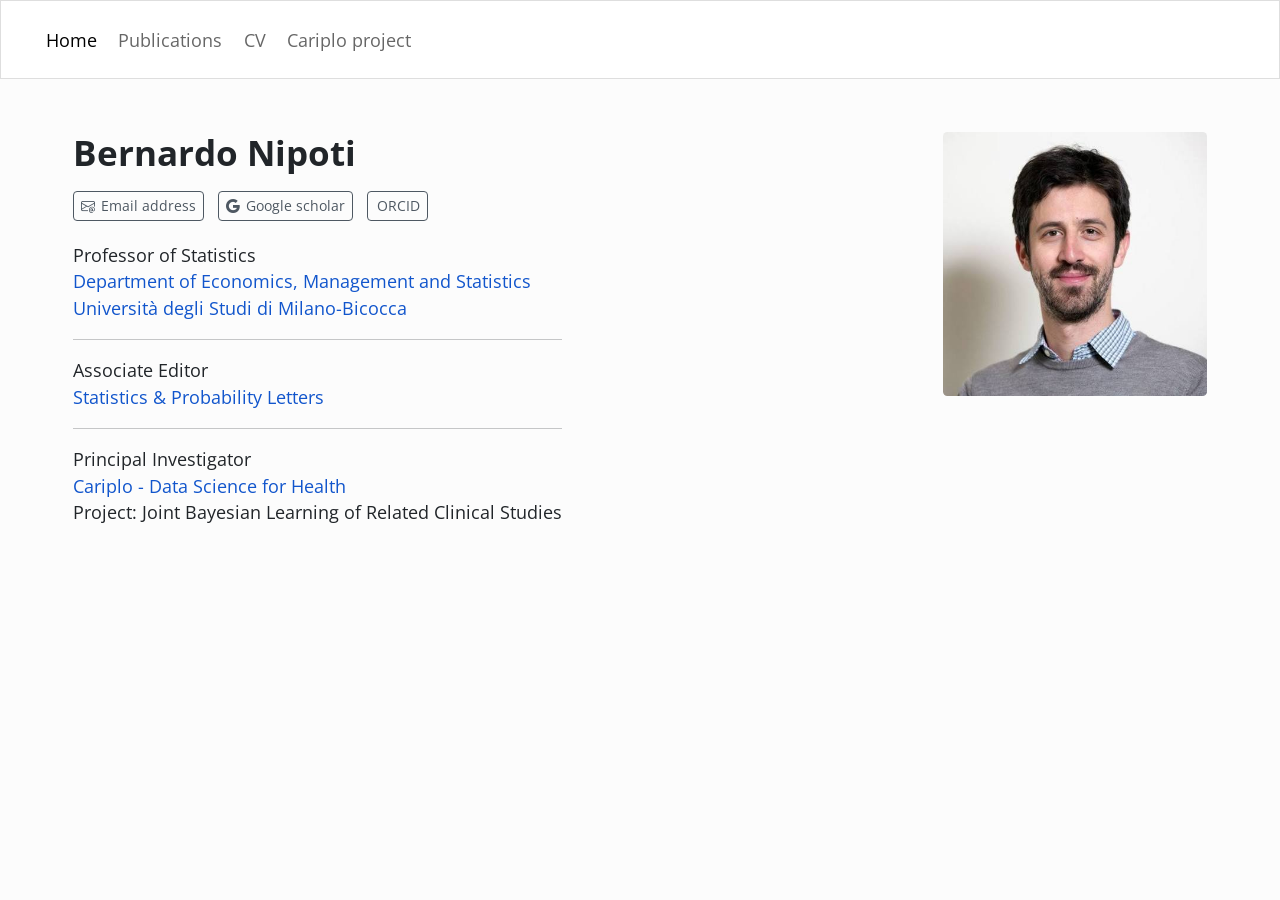
==== docs/index.html @ f955801d "Update website" ====
<!DOCTYPE html>
<html xmlns="http://www.w3.org/1999/xhtml" lang="en" xml:lang="en"><head>

<meta charset="utf-8">
<meta name="generator" content="quarto-1.8.25">

<meta name="viewport" content="width=device-width, initial-scale=1.0, user-scalable=yes">


<title>Bernardo Nipoti</title>
<style>
code{white-space: pre-wrap;}
span.smallcaps{font-variant: small-caps;}
div.columns{display: flex; gap: min(4vw, 1.5em);}
div.column{flex: auto; overflow-x: auto;}
div.hanging-indent{margin-left: 1.5em; text-indent: -1.5em;}
ul.task-list{list-style: none;}
ul.task-list li input[type="checkbox"] {
width: 0.8em;
margin: 0 0.8em 0.2em -1em;  vertical-align: middle;
}
</style>


<script>const headroomChanged = new CustomEvent("quarto-hrChanged", {
  detail: {},
  bubbles: true,
  cancelable: false,
  composed: false,
});

const announceDismiss = () => {
  const annEl = window.document.getElementById("quarto-announcement");
  if (annEl) {
    annEl.remove();

    const annId = annEl.getAttribute("data-announcement-id");
    window.localStorage.setItem(`quarto-announce-${annId}`, "true");
  }
};

const announceRegister = () => {
  const annEl = window.document.getElementById("quarto-announcement");
  if (annEl) {
    const annId = annEl.getAttribute("data-announcement-id");
    const isDismissed =
      window.localStorage.getItem(`quarto-announce-${annId}`) || false;
    if (isDismissed) {
      announceDismiss();
      return;
    } else {
      annEl.classList.remove("hidden");
    }

    const actionEl = annEl.querySelector(".quarto-announcement-action");
    if (actionEl) {
      actionEl.addEventListener("click", function (e) {
        e.preventDefault();
        // Hide the bar immediately
        announceDismiss();
      });
    }
  }
};

window.document.addEventListener("DOMContentLoaded", function () {
  let init = false;

  announceRegister();

  // Manage the back to top button, if one is present.
  let lastScrollTop = window.pageYOffset || document.documentElement.scrollTop;
  const scrollDownBuffer = 5;
  const scrollUpBuffer = 35;
  const btn = document.getElementById("quarto-back-to-top");
  const hideBackToTop = () => {
    btn.style.display = "none";
  };
  const showBackToTop = () => {
    btn.style.display = "inline-block";
  };
  if (btn) {
    window.document.addEventListener(
      "scroll",
      function () {
        const currentScrollTop =
          window.pageYOffset || document.documentElement.scrollTop;

        // Shows and hides the button 'intelligently' as the user scrolls
        if (currentScrollTop - scrollDownBuffer > lastScrollTop) {
          hideBackToTop();
          lastScrollTop = currentScrollTop <= 0 ? 0 : currentScrollTop;
        } else if (currentScrollTop < lastScrollTop - scrollUpBuffer) {
          showBackToTop();
          lastScrollTop = currentScrollTop <= 0 ? 0 : currentScrollTop;
        }

        // Show the button at the bottom, hides it at the top
        if (currentScrollTop <= 0) {
          hideBackToTop();
        } else if (
          window.innerHeight + currentScrollTop >=
          document.body.offsetHeight
        ) {
          showBackToTop();
        }
      },
      false
    );
  }

  function throttle(func, wait) {
    var timeout;
    return function () {
      const context = this;
      const args = arguments;
      const later = function () {
        clearTimeout(timeout);
        timeout = null;
        func.apply(context, args);
      };

      if (!timeout) {
        timeout = setTimeout(later, wait);
      }
    };
  }

  function headerOffset() {
    // Set an offset if there is are fixed top navbar
    const headerEl = window.document.querySelector("header.fixed-top");
    if (headerEl) {
      return headerEl.clientHeight;
    } else {
      return 0;
    }
  }

  function footerOffset() {
    const footerEl = window.document.querySelector("footer.footer");
    if (footerEl) {
      return footerEl.clientHeight;
    } else {
      return 0;
    }
  }

  function dashboardOffset() {
    const dashboardNavEl = window.document.getElementById(
      "quarto-dashboard-header"
    );
    if (dashboardNavEl !== null) {
      return dashboardNavEl.clientHeight;
    } else {
      return 0;
    }
  }

  function updateDocumentOffsetWithoutAnimation() {
    updateDocumentOffset(false);
  }

  function updateDocumentOffset(animated) {
    // set body offset
    const topOffset = headerOffset();
    const bodyOffset = topOffset + footerOffset() + dashboardOffset();
    const bodyEl = window.document.body;
    bodyEl.setAttribute("data-bs-offset", topOffset);
    bodyEl.style.paddingTop = topOffset + "px";

    // deal with sidebar offsets
    const sidebars = window.document.querySelectorAll(
      ".sidebar, .headroom-target"
    );
    sidebars.forEach((sidebar) => {
      if (!animated) {
        sidebar.classList.add("notransition");
        // Remove the no transition class after the animation has time to complete
        setTimeout(function () {
          sidebar.classList.remove("notransition");
        }, 201);
      }

      if (window.Headroom && sidebar.classList.contains("sidebar-unpinned")) {
        sidebar.style.top = "0";
        sidebar.style.maxHeight = "100vh";
      } else {
        sidebar.style.top = topOffset + "px";
        sidebar.style.maxHeight = "calc(100vh - " + topOffset + "px)";
      }
    });

    // allow space for footer
    const mainContainer = window.document.querySelector(".quarto-container");
    if (mainContainer) {
      mainContainer.style.minHeight = "calc(100vh - " + bodyOffset + "px)";
    }

    // link offset
    let linkStyle = window.document.querySelector("#quarto-target-style");
    if (!linkStyle) {
      linkStyle = window.document.createElement("style");
      linkStyle.setAttribute("id", "quarto-target-style");
      window.document.head.appendChild(linkStyle);
    }
    while (linkStyle.firstChild) {
      linkStyle.removeChild(linkStyle.firstChild);
    }
    if (topOffset > 0) {
      linkStyle.appendChild(
        window.document.createTextNode(`
      section:target::before {
        content: "";
        display: block;
        height: ${topOffset}px;
        margin: -${topOffset}px 0 0;
      }`)
      );
    }
    if (init) {
      window.dispatchEvent(headroomChanged);
    }
    init = true;
  }

  // initialize headroom
  var header = window.document.querySelector("#quarto-header");
  if (header && window.Headroom) {
    const headroom = new window.Headroom(header, {
      tolerance: 5,
      onPin: function () {
        const sidebars = window.document.querySelectorAll(
          ".sidebar, .headroom-target"
        );
        sidebars.forEach((sidebar) => {
          sidebar.classList.remove("sidebar-unpinned");
        });
        updateDocumentOffset();
      },
      onUnpin: function () {
        const sidebars = window.document.querySelectorAll(
          ".sidebar, .headroom-target"
        );
        sidebars.forEach((sidebar) => {
          sidebar.classList.add("sidebar-unpinned");
        });
        updateDocumentOffset();
      },
    });
    headroom.init();

    let frozen = false;
    window.quartoToggleHeadroom = function () {
      if (frozen) {
        headroom.unfreeze();
        frozen = false;
      } else {
        headroom.freeze();
        frozen = true;
      }
    };
  }

  window.addEventListener(
    "hashchange",
    function (e) {
      if (
        getComputedStyle(document.documentElement).scrollBehavior !== "smooth"
      ) {
        window.scrollTo(0, window.pageYOffset - headerOffset());
      }
    },
    false
  );

  // Observe size changed for the header
  const headerEl = window.document.querySelector("header.fixed-top");
  if (headerEl && window.ResizeObserver) {
    const observer = new window.ResizeObserver(() => {
      setTimeout(updateDocumentOffsetWithoutAnimation, 0);
    });
    observer.observe(headerEl, {
      attributes: true,
      childList: true,
      characterData: true,
    });
  } else {
    window.addEventListener(
      "resize",
      throttle(updateDocumentOffsetWithoutAnimation, 50)
    );
  }
  setTimeout(updateDocumentOffsetWithoutAnimation, 250);

  // fixup index.html links if we aren't on the filesystem
  if (window.location.protocol !== "file:") {
    const links = window.document.querySelectorAll("a");
    for (let i = 0; i < links.length; i++) {
      if (links[i].href) {
        links[i].dataset.originalHref = links[i].href;
        links[i].href = links[i].href.replace(/\/index\.html/, "/");
      }
    }

    // Fixup any sharing links that require urls
    // Append url to any sharing urls
    const sharingLinks = window.document.querySelectorAll(
      "a.sidebar-tools-main-item, a.quarto-navigation-tool, a.quarto-navbar-tools, a.quarto-navbar-tools-item"
    );
    for (let i = 0; i < sharingLinks.length; i++) {
      const sharingLink = sharingLinks[i];
      const href = sharingLink.getAttribute("href");
      if (href) {
        sharingLink.setAttribute(
          "href",
          href.replace("|url|", window.location.href)
        );
      }
    }

    // Scroll the active navigation item into view, if necessary
    const navSidebar = window.document.querySelector("nav#quarto-sidebar");
    if (navSidebar) {
      // Find the active item
      const activeItem = navSidebar.querySelector("li.sidebar-item a.active");
      if (activeItem) {
        // Wait for the scroll height and height to resolve by observing size changes on the
        // nav element that is scrollable
        const resizeObserver = new ResizeObserver((_entries) => {
          // The bottom of the element
          const elBottom = activeItem.offsetTop;
          const viewBottom = navSidebar.scrollTop + navSidebar.clientHeight;

          // The element height and scroll height are the same, then we are still loading
          if (viewBottom !== navSidebar.scrollHeight) {
            // Determine if the item isn't visible and scroll to it
            if (elBottom >= viewBottom) {
              navSidebar.scrollTop = elBottom;
            }

            // stop observing now since we've completed the scroll
            resizeObserver.unobserve(navSidebar);
          }
        });
        resizeObserver.observe(navSidebar);
      }
    }
  }
});
</script>
<script>/*!
 * headroom.js v0.12.0 - Give your page some headroom. Hide your header until you need it
 * Copyright (c) 2020 Nick Williams - http://wicky.nillia.ms/headroom.js
 * License: MIT
 */

!function(t,n){"object"==typeof exports&&"undefined"!=typeof module?module.exports=n():"function"==typeof define&&define.amd?define(n):(t=t||self).Headroom=n()}(this,function(){"use strict";function t(){return"undefined"!=typeof window}function d(t){return function(t){return t&&t.document&&function(t){return 9===t.nodeType}(t.document)}(t)?function(t){var n=t.document,o=n.body,s=n.documentElement;return{scrollHeight:function(){return Math.max(o.scrollHeight,s.scrollHeight,o.offsetHeight,s.offsetHeight,o.clientHeight,s.clientHeight)},height:function(){return t.innerHeight||s.clientHeight||o.clientHeight},scrollY:function(){return void 0!==t.pageYOffset?t.pageYOffset:(s||o.parentNode||o).scrollTop}}}(t):function(t){return{scrollHeight:function(){return Math.max(t.scrollHeight,t.offsetHeight,t.clientHeight)},height:function(){return Math.max(t.offsetHeight,t.clientHeight)},scrollY:function(){return t.scrollTop}}}(t)}function n(t,s,e){var n,o=function(){var n=!1;try{var t={get passive(){n=!0}};window.addEventListener("test",t,t),window.removeEventListener("test",t,t)}catch(t){n=!1}return n}(),i=!1,r=d(t),l=r.scrollY(),a={};function c(){var t=Math.round(r.scrollY()),n=r.height(),o=r.scrollHeight();a.scrollY=t,a.lastScrollY=l,a.direction=l<t?"down":"up",a.distance=Math.abs(t-l),a.isOutOfBounds=t<0||o<t+n,a.top=t<=s.offset[a.direction],a.bottom=o<=t+n,a.toleranceExceeded=a.distance>s.tolerance[a.direction],e(a),l=t,i=!1}function h(){i||(i=!0,n=requestAnimationFrame(c))}var u=!!o&&{passive:!0,capture:!1};return t.addEventListener("scroll",h,u),c(),{destroy:function(){cancelAnimationFrame(n),t.removeEventListener("scroll",h,u)}}}function o(t){return t===Object(t)?t:{down:t,up:t}}function s(t,n){n=n||{},Object.assign(this,s.options,n),this.classes=Object.assign({},s.options.classes,n.classes),this.elem=t,this.tolerance=o(this.tolerance),this.offset=o(this.offset),this.initialised=!1,this.frozen=!1}return s.prototype={constructor:s,init:function(){return s.cutsTheMustard&&!this.initialised&&(this.addClass("initial"),this.initialised=!0,setTimeout(function(t){t.scrollTracker=n(t.scroller,{offset:t.offset,tolerance:t.tolerance},t.update.bind(t))},100,this)),this},destroy:function(){this.initialised=!1,Object.keys(this.classes).forEach(this.removeClass,this),this.scrollTracker.destroy()},unpin:function(){!this.hasClass("pinned")&&this.hasClass("unpinned")||(this.addClass("unpinned"),this.removeClass("pinned"),this.onUnpin&&this.onUnpin.call(this))},pin:function(){this.hasClass("unpinned")&&(this.addClass("pinned"),this.removeClass("unpinned"),this.onPin&&this.onPin.call(this))},freeze:function(){this.frozen=!0,this.addClass("frozen")},unfreeze:function(){this.frozen=!1,this.removeClass("frozen")},top:function(){this.hasClass("top")||(this.addClass("top"),this.removeClass("notTop"),this.onTop&&this.onTop.call(this))},notTop:function(){this.hasClass("notTop")||(this.addClass("notTop"),this.removeClass("top"),this.onNotTop&&this.onNotTop.call(this))},bottom:function(){this.hasClass("bottom")||(this.addClass("bottom"),this.removeClass("notBottom"),this.onBottom&&this.onBottom.call(this))},notBottom:function(){this.hasClass("notBottom")||(this.addClass("notBottom"),this.removeClass("bottom"),this.onNotBottom&&this.onNotBottom.call(this))},shouldUnpin:function(t){return"down"===t.direction&&!t.top&&t.toleranceExceeded},shouldPin:function(t){return"up"===t.direction&&t.toleranceExceeded||t.top},addClass:function(t){this.elem.classList.add.apply(this.elem.classList,this.classes[t].split(" "))},removeClass:function(t){this.elem.classList.remove.apply(this.elem.classList,this.classes[t].split(" "))},hasClass:function(t){return this.classes[t].split(" ").every(function(t){return this.classList.contains(t)},this.elem)},update:function(t){t.isOutOfBounds||!0!==this.frozen&&(t.top?this.top():this.notTop(),t.bottom?this.bottom():this.notBottom(),this.shouldUnpin(t)?this.unpin():this.shouldPin(t)&&this.pin())}},s.options={tolerance:{up:0,down:0},offset:0,scroller:t()?window:null,classes:{frozen:"headroom--frozen",pinned:"headroom--pinned",unpinned:"headroom--unpinned",top:"headroom--top",notTop:"headroom--not-top",bottom:"headroom--bottom",notBottom:"headroom--not-bottom",initial:"headroom"}},s.cutsTheMustard=!!(t()&&function(){}.bind&&"classList"in document.documentElement&&Object.assign&&Object.keys&&requestAnimationFrame),s});
</script>
<script>/*!
 * clipboard.js v2.0.11
 * https://clipboardjs.com/
 *
 * Licensed MIT © Zeno Rocha
 */
!function(t,e){"object"==typeof exports&&"object"==typeof module?module.exports=e():"function"==typeof define&&define.amd?define([],e):"object"==typeof exports?exports.ClipboardJS=e():t.ClipboardJS=e()}(this,function(){return n={686:function(t,e,n){"use strict";n.d(e,{default:function(){return b}});var e=n(279),i=n.n(e),e=n(370),u=n.n(e),e=n(817),r=n.n(e);function c(t){try{return document.execCommand(t)}catch(t){return}}var a=function(t){t=r()(t);return c("cut"),t};function o(t,e){var n,o,t=(n=t,o="rtl"===document.documentElement.getAttribute("dir"),(t=document.createElement("textarea")).style.fontSize="12pt",t.style.border="0",t.style.padding="0",t.style.margin="0",t.style.position="absolute",t.style[o?"right":"left"]="-9999px",o=window.pageYOffset||document.documentElement.scrollTop,t.style.top="".concat(o,"px"),t.setAttribute("readonly",""),t.value=n,t);return e.container.appendChild(t),e=r()(t),c("copy"),t.remove(),e}var f=function(t){var e=1<arguments.length&&void 0!==arguments[1]?arguments[1]:{container:document.body},n="";return"string"==typeof t?n=o(t,e):t instanceof HTMLInputElement&&!["text","search","url","tel","password"].includes(null==t?void 0:t.type)?n=o(t.value,e):(n=r()(t),c("copy")),n};function l(t){return(l="function"==typeof Symbol&&"symbol"==typeof Symbol.iterator?function(t){return typeof t}:function(t){return t&&"function"==typeof Symbol&&t.constructor===Symbol&&t!==Symbol.prototype?"symbol":typeof t})(t)}var s=function(){var t=0<arguments.length&&void 0!==arguments[0]?arguments[0]:{},e=t.action,n=void 0===e?"copy":e,o=t.container,e=t.target,t=t.text;if("copy"!==n&&"cut"!==n)throw new Error('Invalid "action" value, use either "copy" or "cut"');if(void 0!==e){if(!e||"object"!==l(e)||1!==e.nodeType)throw new Error('Invalid "target" value, use a valid Element');if("copy"===n&&e.hasAttribute("disabled"))throw new Error('Invalid "target" attribute. Please use "readonly" instead of "disabled" attribute');if("cut"===n&&(e.hasAttribute("readonly")||e.hasAttribute("disabled")))throw new Error('Invalid "target" attribute. You can\'t cut text from elements with "readonly" or "disabled" attributes')}return t?f(t,{container:o}):e?"cut"===n?a(e):f(e,{container:o}):void 0};function p(t){return(p="function"==typeof Symbol&&"symbol"==typeof Symbol.iterator?function(t){return typeof t}:function(t){return t&&"function"==typeof Symbol&&t.constructor===Symbol&&t!==Symbol.prototype?"symbol":typeof t})(t)}function d(t,e){for(var n=0;n<e.length;n++){var o=e[n];o.enumerable=o.enumerable||!1,o.configurable=!0,"value"in o&&(o.writable=!0),Object.defineProperty(t,o.key,o)}}function y(t,e){return(y=Object.setPrototypeOf||function(t,e){return t.__proto__=e,t})(t,e)}function h(n){var o=function(){if("undefined"==typeof Reflect||!Reflect.construct)return!1;if(Reflect.construct.sham)return!1;if("function"==typeof Proxy)return!0;try{return Date.prototype.toString.call(Reflect.construct(Date,[],function(){})),!0}catch(t){return!1}}();return function(){var t,e=v(n);return t=o?(t=v(this).constructor,Reflect.construct(e,arguments,t)):e.apply(this,arguments),e=this,!(t=t)||"object"!==p(t)&&"function"!=typeof t?function(t){if(void 0!==t)return t;throw new ReferenceError("this hasn't been initialised - super() hasn't been called")}(e):t}}function v(t){return(v=Object.setPrototypeOf?Object.getPrototypeOf:function(t){return t.__proto__||Object.getPrototypeOf(t)})(t)}function m(t,e){t="data-clipboard-".concat(t);if(e.hasAttribute(t))return e.getAttribute(t)}var b=function(){!function(t,e){if("function"!=typeof e&&null!==e)throw new TypeError("Super expression must either be null or a function");t.prototype=Object.create(e&&e.prototype,{constructor:{value:t,writable:!0,configurable:!0}}),e&&y(t,e)}(r,i());var t,e,n,o=h(r);function r(t,e){var n;return function(t){if(!(t instanceof r))throw new TypeError("Cannot call a class as a function")}(this),(n=o.call(this)).resolveOptions(e),n.listenClick(t),n}return t=r,n=[{key:"copy",value:function(t){var e=1<arguments.length&&void 0!==arguments[1]?arguments[1]:{container:document.body};return f(t,e)}},{key:"cut",value:function(t){return a(t)}},{key:"isSupported",value:function(){var t=0<arguments.length&&void 0!==arguments[0]?arguments[0]:["copy","cut"],t="string"==typeof t?[t]:t,e=!!document.queryCommandSupported;return t.forEach(function(t){e=e&&!!document.queryCommandSupported(t)}),e}}],(e=[{key:"resolveOptions",value:function(){var t=0<arguments.length&&void 0!==arguments[0]?arguments[0]:{};this.action="function"==typeof t.action?t.action:this.defaultAction,this.target="function"==typeof t.target?t.target:this.defaultTarget,this.text="function"==typeof t.text?t.text:this.defaultText,this.container="object"===p(t.container)?t.container:document.body}},{key:"listenClick",value:function(t){var e=this;this.listener=u()(t,"click",function(t){return e.onClick(t)})}},{key:"onClick",value:function(t){var e=t.delegateTarget||t.currentTarget,n=this.action(e)||"copy",t=s({action:n,container:this.container,target:this.target(e),text:this.text(e)});this.emit(t?"success":"error",{action:n,text:t,trigger:e,clearSelection:function(){e&&e.focus(),window.getSelection().removeAllRanges()}})}},{key:"defaultAction",value:function(t){return m("action",t)}},{key:"defaultTarget",value:function(t){t=m("target",t);if(t)return document.querySelector(t)}},{key:"defaultText",value:function(t){return m("text",t)}},{key:"destroy",value:function(){this.listener.destroy()}}])&&d(t.prototype,e),n&&d(t,n),r}()},828:function(t){var e;"undefined"==typeof Element||Element.prototype.matches||((e=Element.prototype).matches=e.matchesSelector||e.mozMatchesSelector||e.msMatchesSelector||e.oMatchesSelector||e.webkitMatchesSelector),t.exports=function(t,e){for(;t&&9!==t.nodeType;){if("function"==typeof t.matches&&t.matches(e))return t;t=t.parentNode}}},438:function(t,e,n){var u=n(828);function i(t,e,n,o,r){var i=function(e,n,t,o){return function(t){t.delegateTarget=u(t.target,n),t.delegateTarget&&o.call(e,t)}}.apply(this,arguments);return t.addEventListener(n,i,r),{destroy:function(){t.removeEventListener(n,i,r)}}}t.exports=function(t,e,n,o,r){return"function"==typeof t.addEventListener?i.apply(null,arguments):"function"==typeof n?i.bind(null,document).apply(null,arguments):("string"==typeof t&&(t=document.querySelectorAll(t)),Array.prototype.map.call(t,function(t){return i(t,e,n,o,r)}))}},879:function(t,n){n.node=function(t){return void 0!==t&&t instanceof HTMLElement&&1===t.nodeType},n.nodeList=function(t){var e=Object.prototype.toString.call(t);return void 0!==t&&("[object NodeList]"===e||"[object HTMLCollection]"===e)&&"length"in t&&(0===t.length||n.node(t[0]))},n.string=function(t){return"string"==typeof t||t instanceof String},n.fn=function(t){return"[object Function]"===Object.prototype.toString.call(t)}},370:function(t,e,n){var f=n(879),l=n(438);t.exports=function(t,e,n){if(!t&&!e&&!n)throw new Error("Missing required arguments");if(!f.string(e))throw new TypeError("Second argument must be a String");if(!f.fn(n))throw new TypeError("Third argument must be a Function");if(f.node(t))return c=e,a=n,(u=t).addEventListener(c,a),{destroy:function(){u.removeEventListener(c,a)}};if(f.nodeList(t))return o=t,r=e,i=n,Array.prototype.forEach.call(o,function(t){t.addEventListener(r,i)}),{destroy:function(){Array.prototype.forEach.call(o,function(t){t.removeEventListener(r,i)})}};if(f.string(t))return t=t,e=e,n=n,l(document.body,t,e,n);throw new TypeError("First argument must be a String, HTMLElement, HTMLCollection, or NodeList");var o,r,i,u,c,a}},817:function(t){t.exports=function(t){var e,n="SELECT"===t.nodeName?(t.focus(),t.value):"INPUT"===t.nodeName||"TEXTAREA"===t.nodeName?((e=t.hasAttribute("readonly"))||t.setAttribute("readonly",""),t.select(),t.setSelectionRange(0,t.value.length),e||t.removeAttribute("readonly"),t.value):(t.hasAttribute("contenteditable")&&t.focus(),n=window.getSelection(),(e=document.createRange()).selectNodeContents(t),n.removeAllRanges(),n.addRange(e),n.toString());return n}},279:function(t){function e(){}e.prototype={on:function(t,e,n){var o=this.e||(this.e={});return(o[t]||(o[t]=[])).push({fn:e,ctx:n}),this},once:function(t,e,n){var o=this;function r(){o.off(t,r),e.apply(n,arguments)}return r._=e,this.on(t,r,n)},emit:function(t){for(var e=[].slice.call(arguments,1),n=((this.e||(this.e={}))[t]||[]).slice(),o=0,r=n.length;o<r;o++)n[o].fn.apply(n[o].ctx,e);return this},off:function(t,e){var n=this.e||(this.e={}),o=n[t],r=[];if(o&&e)for(var i=0,u=o.length;i<u;i++)o[i].fn!==e&&o[i].fn._!==e&&r.push(o[i]);return r.length?n[t]=r:delete n[t],this}},t.exports=e,t.exports.TinyEmitter=e}},r={},o.n=function(t){var e=t&&t.__esModule?function(){return t.default}:function(){return t};return o.d(e,{a:e}),e},o.d=function(t,e){for(var n in e)o.o(e,n)&&!o.o(t,n)&&Object.defineProperty(t,n,{enumerable:!0,get:e[n]})},o.o=function(t,e){return Object.prototype.hasOwnProperty.call(t,e)},o(686).default;function o(t){if(r[t])return r[t].exports;var e=r[t]={exports:{}};return n[t](e,e.exports,o),e.exports}var n,r});</script>
<script src="[data-uri]" type="module"></script>
<script src="[data-uri]" type="module"></script>
<script src="[data-uri]" type="module"></script>
<script>/**
 * @popperjs/core v2.11.7 - MIT License
 */

!function(e,t){"object"==typeof exports&&"undefined"!=typeof module?t(exports):"function"==typeof define&&define.amd?define(["exports"],t):t((e="undefined"!=typeof globalThis?globalThis:e||self).Popper={})}(this,(function(e){"use strict";function t(e){if(null==e)return window;if("[object Window]"!==e.toString()){var t=e.ownerDocument;return t&&t.defaultView||window}return e}function n(e){return e instanceof t(e).Element||e instanceof Element}function r(e){return e instanceof t(e).HTMLElement||e instanceof HTMLElement}function o(e){return"undefined"!=typeof ShadowRoot&&(e instanceof t(e).ShadowRoot||e instanceof ShadowRoot)}var i=Math.max,a=Math.min,s=Math.round;function f(){var e=navigator.userAgentData;return null!=e&&e.brands&&Array.isArray(e.brands)?e.brands.map((function(e){return e.brand+"/"+e.version})).join(" "):navigator.userAgent}function c(){return!/^((?!chrome|android).)*safari/i.test(f())}function p(e,o,i){void 0===o&&(o=!1),void 0===i&&(i=!1);var a=e.getBoundingClientRect(),f=1,p=1;o&&r(e)&&(f=e.offsetWidth>0&&s(a.width)/e.offsetWidth||1,p=e.offsetHeight>0&&s(a.height)/e.offsetHeight||1);var u=(n(e)?t(e):window).visualViewport,l=!c()&&i,d=(a.left+(l&&u?u.offsetLeft:0))/f,h=(a.top+(l&&u?u.offsetTop:0))/p,m=a.width/f,v=a.height/p;return{width:m,height:v,top:h,right:d+m,bottom:h+v,left:d,x:d,y:h}}function u(e){var n=t(e);return{scrollLeft:n.pageXOffset,scrollTop:n.pageYOffset}}function l(e){return e?(e.nodeName||"").toLowerCase():null}function d(e){return((n(e)?e.ownerDocument:e.document)||window.document).documentElement}function h(e){return p(d(e)).left+u(e).scrollLeft}function m(e){return t(e).getComputedStyle(e)}function v(e){var t=m(e),n=t.overflow,r=t.overflowX,o=t.overflowY;return/auto|scroll|overlay|hidden/.test(n+o+r)}function y(e,n,o){void 0===o&&(o=!1);var i,a,f=r(n),c=r(n)&&function(e){var t=e.getBoundingClientRect(),n=s(t.width)/e.offsetWidth||1,r=s(t.height)/e.offsetHeight||1;return 1!==n||1!==r}(n),m=d(n),y=p(e,c,o),g={scrollLeft:0,scrollTop:0},b={x:0,y:0};return(f||!f&&!o)&&(("body"!==l(n)||v(m))&&(g=(i=n)!==t(i)&&r(i)?{scrollLeft:(a=i).scrollLeft,scrollTop:a.scrollTop}:u(i)),r(n)?((b=p(n,!0)).x+=n.clientLeft,b.y+=n.clientTop):m&&(b.x=h(m))),{x:y.left+g.scrollLeft-b.x,y:y.top+g.scrollTop-b.y,width:y.width,height:y.height}}function g(e){var t=p(e),n=e.offsetWidth,r=e.offsetHeight;return Math.abs(t.width-n)<=1&&(n=t.width),Math.abs(t.height-r)<=1&&(r=t.height),{x:e.offsetLeft,y:e.offsetTop,width:n,height:r}}function b(e){return"html"===l(e)?e:e.assignedSlot||e.parentNode||(o(e)?e.host:null)||d(e)}function x(e){return["html","body","#document"].indexOf(l(e))>=0?e.ownerDocument.body:r(e)&&v(e)?e:x(b(e))}function w(e,n){var r;void 0===n&&(n=[]);var o=x(e),i=o===(null==(r=e.ownerDocument)?void 0:r.body),a=t(o),s=i?[a].concat(a.visualViewport||[],v(o)?o:[]):o,f=n.concat(s);return i?f:f.concat(w(b(s)))}function O(e){return["table","td","th"].indexOf(l(e))>=0}function j(e){return r(e)&&"fixed"!==m(e).position?e.offsetParent:null}function E(e){for(var n=t(e),i=j(e);i&&O(i)&&"static"===m(i).position;)i=j(i);return i&&("html"===l(i)||"body"===l(i)&&"static"===m(i).position)?n:i||function(e){var t=/firefox/i.test(f());if(/Trident/i.test(f())&&r(e)&&"fixed"===m(e).position)return null;var n=b(e);for(o(n)&&(n=n.host);r(n)&&["html","body"].indexOf(l(n))<0;){var i=m(n);if("none"!==i.transform||"none"!==i.perspective||"paint"===i.contain||-1!==["transform","perspective"].indexOf(i.willChange)||t&&"filter"===i.willChange||t&&i.filter&&"none"!==i.filter)return n;n=n.parentNode}return null}(e)||n}var D="top",A="bottom",L="right",P="left",M="auto",k=[D,A,L,P],W="start",B="end",H="viewport",T="popper",R=k.reduce((function(e,t){return e.concat([t+"-"+W,t+"-"+B])}),[]),S=[].concat(k,[M]).reduce((function(e,t){return e.concat([t,t+"-"+W,t+"-"+B])}),[]),V=["beforeRead","read","afterRead","beforeMain","main","afterMain","beforeWrite","write","afterWrite"];function q(e){var t=new Map,n=new Set,r=[];function o(e){n.add(e.name),[].concat(e.requires||[],e.requiresIfExists||[]).forEach((function(e){if(!n.has(e)){var r=t.get(e);r&&o(r)}})),r.push(e)}return e.forEach((function(e){t.set(e.name,e)})),e.forEach((function(e){n.has(e.name)||o(e)})),r}function C(e){return e.split("-")[0]}function N(e,t){var n=t.getRootNode&&t.getRootNode();if(e.contains(t))return!0;if(n&&o(n)){var r=t;do{if(r&&e.isSameNode(r))return!0;r=r.parentNode||r.host}while(r)}return!1}function I(e){return Object.assign({},e,{left:e.x,top:e.y,right:e.x+e.width,bottom:e.y+e.height})}function _(e,r,o){return r===H?I(function(e,n){var r=t(e),o=d(e),i=r.visualViewport,a=o.clientWidth,s=o.clientHeight,f=0,p=0;if(i){a=i.width,s=i.height;var u=c();(u||!u&&"fixed"===n)&&(f=i.offsetLeft,p=i.offsetTop)}return{width:a,height:s,x:f+h(e),y:p}}(e,o)):n(r)?function(e,t){var n=p(e,!1,"fixed"===t);return n.top=n.top+e.clientTop,n.left=n.left+e.clientLeft,n.bottom=n.top+e.clientHeight,n.right=n.left+e.clientWidth,n.width=e.clientWidth,n.height=e.clientHeight,n.x=n.left,n.y=n.top,n}(r,o):I(function(e){var t,n=d(e),r=u(e),o=null==(t=e.ownerDocument)?void 0:t.body,a=i(n.scrollWidth,n.clientWidth,o?o.scrollWidth:0,o?o.clientWidth:0),s=i(n.scrollHeight,n.clientHeight,o?o.scrollHeight:0,o?o.clientHeight:0),f=-r.scrollLeft+h(e),c=-r.scrollTop;return"rtl"===m(o||n).direction&&(f+=i(n.clientWidth,o?o.clientWidth:0)-a),{width:a,height:s,x:f,y:c}}(d(e)))}function F(e,t,o,s){var f="clippingParents"===t?function(e){var t=w(b(e)),o=["absolute","fixed"].indexOf(m(e).position)>=0&&r(e)?E(e):e;return n(o)?t.filter((function(e){return n(e)&&N(e,o)&&"body"!==l(e)})):[]}(e):[].concat(t),c=[].concat(f,[o]),p=c[0],u=c.reduce((function(t,n){var r=_(e,n,s);return t.top=i(r.top,t.top),t.right=a(r.right,t.right),t.bottom=a(r.bottom,t.bottom),t.left=i(r.left,t.left),t}),_(e,p,s));return u.width=u.right-u.left,u.height=u.bottom-u.top,u.x=u.left,u.y=u.top,u}function U(e){return e.split("-")[1]}function z(e){return["top","bottom"].indexOf(e)>=0?"x":"y"}function X(e){var t,n=e.reference,r=e.element,o=e.placement,i=o?C(o):null,a=o?U(o):null,s=n.x+n.width/2-r.width/2,f=n.y+n.height/2-r.height/2;switch(i){case D:t={x:s,y:n.y-r.height};break;case A:t={x:s,y:n.y+n.height};break;case L:t={x:n.x+n.width,y:f};break;case P:t={x:n.x-r.width,y:f};break;default:t={x:n.x,y:n.y}}var c=i?z(i):null;if(null!=c){var p="y"===c?"height":"width";switch(a){case W:t[c]=t[c]-(n[p]/2-r[p]/2);break;case B:t[c]=t[c]+(n[p]/2-r[p]/2)}}return t}function Y(e){return Object.assign({},{top:0,right:0,bottom:0,left:0},e)}function G(e,t){return t.reduce((function(t,n){return t[n]=e,t}),{})}function J(e,t){void 0===t&&(t={});var r=t,o=r.placement,i=void 0===o?e.placement:o,a=r.strategy,s=void 0===a?e.strategy:a,f=r.boundary,c=void 0===f?"clippingParents":f,u=r.rootBoundary,l=void 0===u?H:u,h=r.elementContext,m=void 0===h?T:h,v=r.altBoundary,y=void 0!==v&&v,g=r.padding,b=void 0===g?0:g,x=Y("number"!=typeof b?b:G(b,k)),w=m===T?"reference":T,O=e.rects.popper,j=e.elements[y?w:m],E=F(n(j)?j:j.contextElement||d(e.elements.popper),c,l,s),P=p(e.elements.reference),M=X({reference:P,element:O,strategy:"absolute",placement:i}),W=I(Object.assign({},O,M)),B=m===T?W:P,R={top:E.top-B.top+x.top,bottom:B.bottom-E.bottom+x.bottom,left:E.left-B.left+x.left,right:B.right-E.right+x.right},S=e.modifiersData.offset;if(m===T&&S){var V=S[i];Object.keys(R).forEach((function(e){var t=[L,A].indexOf(e)>=0?1:-1,n=[D,A].indexOf(e)>=0?"y":"x";R[e]+=V[n]*t}))}return R}var K={placement:"bottom",modifiers:[],strategy:"absolute"};function Q(){for(var e=arguments.length,t=new Array(e),n=0;n<e;n++)t[n]=arguments[n];return!t.some((function(e){return!(e&&"function"==typeof e.getBoundingClientRect)}))}function Z(e){void 0===e&&(e={});var t=e,r=t.defaultModifiers,o=void 0===r?[]:r,i=t.defaultOptions,a=void 0===i?K:i;return function(e,t,r){void 0===r&&(r=a);var i,s,f={placement:"bottom",orderedModifiers:[],options:Object.assign({},K,a),modifiersData:{},elements:{reference:e,popper:t},attributes:{},styles:{}},c=[],p=!1,u={state:f,setOptions:function(r){var i="function"==typeof r?r(f.options):r;l(),f.options=Object.assign({},a,f.options,i),f.scrollParents={reference:n(e)?w(e):e.contextElement?w(e.contextElement):[],popper:w(t)};var s,p,d=function(e){var t=q(e);return V.reduce((function(e,n){return e.concat(t.filter((function(e){return e.phase===n})))}),[])}((s=[].concat(o,f.options.modifiers),p=s.reduce((function(e,t){var n=e[t.name];return e[t.name]=n?Object.assign({},n,t,{options:Object.assign({},n.options,t.options),data:Object.assign({},n.data,t.data)}):t,e}),{}),Object.keys(p).map((function(e){return p[e]}))));return f.orderedModifiers=d.filter((function(e){return e.enabled})),f.orderedModifiers.forEach((function(e){var t=e.name,n=e.options,r=void 0===n?{}:n,o=e.effect;if("function"==typeof o){var i=o({state:f,name:t,instance:u,options:r}),a=function(){};c.push(i||a)}})),u.update()},forceUpdate:function(){if(!p){var e=f.elements,t=e.reference,n=e.popper;if(Q(t,n)){f.rects={reference:y(t,E(n),"fixed"===f.options.strategy),popper:g(n)},f.reset=!1,f.placement=f.options.placement,f.orderedModifiers.forEach((function(e){return f.modifiersData[e.name]=Object.assign({},e.data)}));for(var r=0;r<f.orderedModifiers.length;r++)if(!0!==f.reset){var o=f.orderedModifiers[r],i=o.fn,a=o.options,s=void 0===a?{}:a,c=o.name;"function"==typeof i&&(f=i({state:f,options:s,name:c,instance:u})||f)}else f.reset=!1,r=-1}}},update:(i=function(){return new Promise((function(e){u.forceUpdate(),e(f)}))},function(){return s||(s=new Promise((function(e){Promise.resolve().then((function(){s=void 0,e(i())}))}))),s}),destroy:function(){l(),p=!0}};if(!Q(e,t))return u;function l(){c.forEach((function(e){return e()})),c=[]}return u.setOptions(r).then((function(e){!p&&r.onFirstUpdate&&r.onFirstUpdate(e)})),u}}var $={passive:!0};var ee={name:"eventListeners",enabled:!0,phase:"write",fn:function(){},effect:function(e){var n=e.state,r=e.instance,o=e.options,i=o.scroll,a=void 0===i||i,s=o.resize,f=void 0===s||s,c=t(n.elements.popper),p=[].concat(n.scrollParents.reference,n.scrollParents.popper);return a&&p.forEach((function(e){e.addEventListener("scroll",r.update,$)})),f&&c.addEventListener("resize",r.update,$),function(){a&&p.forEach((function(e){e.removeEventListener("scroll",r.update,$)})),f&&c.removeEventListener("resize",r.update,$)}},data:{}};var te={name:"popperOffsets",enabled:!0,phase:"read",fn:function(e){var t=e.state,n=e.name;t.modifiersData[n]=X({reference:t.rects.reference,element:t.rects.popper,strategy:"absolute",placement:t.placement})},data:{}},ne={top:"auto",right:"auto",bottom:"auto",left:"auto"};function re(e){var n,r=e.popper,o=e.popperRect,i=e.placement,a=e.variation,f=e.offsets,c=e.position,p=e.gpuAcceleration,u=e.adaptive,l=e.roundOffsets,h=e.isFixed,v=f.x,y=void 0===v?0:v,g=f.y,b=void 0===g?0:g,x="function"==typeof l?l({x:y,y:b}):{x:y,y:b};y=x.x,b=x.y;var w=f.hasOwnProperty("x"),O=f.hasOwnProperty("y"),j=P,M=D,k=window;if(u){var W=E(r),H="clientHeight",T="clientWidth";if(W===t(r)&&"static"!==m(W=d(r)).position&&"absolute"===c&&(H="scrollHeight",T="scrollWidth"),W=W,i===D||(i===P||i===L)&&a===B)M=A,b-=(h&&W===k&&k.visualViewport?k.visualViewport.height:W[H])-o.height,b*=p?1:-1;if(i===P||(i===D||i===A)&&a===B)j=L,y-=(h&&W===k&&k.visualViewport?k.visualViewport.width:W[T])-o.width,y*=p?1:-1}var R,S=Object.assign({position:c},u&&ne),V=!0===l?function(e,t){var n=e.x,r=e.y,o=t.devicePixelRatio||1;return{x:s(n*o)/o||0,y:s(r*o)/o||0}}({x:y,y:b},t(r)):{x:y,y:b};return y=V.x,b=V.y,p?Object.assign({},S,((R={})[M]=O?"0":"",R[j]=w?"0":"",R.transform=(k.devicePixelRatio||1)<=1?"translate("+y+"px, "+b+"px)":"translate3d("+y+"px, "+b+"px, 0)",R)):Object.assign({},S,((n={})[M]=O?b+"px":"",n[j]=w?y+"px":"",n.transform="",n))}var oe={name:"computeStyles",enabled:!0,phase:"beforeWrite",fn:function(e){var t=e.state,n=e.options,r=n.gpuAcceleration,o=void 0===r||r,i=n.adaptive,a=void 0===i||i,s=n.roundOffsets,f=void 0===s||s,c={placement:C(t.placement),variation:U(t.placement),popper:t.elements.popper,popperRect:t.rects.popper,gpuAcceleration:o,isFixed:"fixed"===t.options.strategy};null!=t.modifiersData.popperOffsets&&(t.styles.popper=Object.assign({},t.styles.popper,re(Object.assign({},c,{offsets:t.modifiersData.popperOffsets,position:t.options.strategy,adaptive:a,roundOffsets:f})))),null!=t.modifiersData.arrow&&(t.styles.arrow=Object.assign({},t.styles.arrow,re(Object.assign({},c,{offsets:t.modifiersData.arrow,position:"absolute",adaptive:!1,roundOffsets:f})))),t.attributes.popper=Object.assign({},t.attributes.popper,{"data-popper-placement":t.placement})},data:{}};var ie={name:"applyStyles",enabled:!0,phase:"write",fn:function(e){var t=e.state;Object.keys(t.elements).forEach((function(e){var n=t.styles[e]||{},o=t.attributes[e]||{},i=t.elements[e];r(i)&&l(i)&&(Object.assign(i.style,n),Object.keys(o).forEach((function(e){var t=o[e];!1===t?i.removeAttribute(e):i.setAttribute(e,!0===t?"":t)})))}))},effect:function(e){var t=e.state,n={popper:{position:t.options.strategy,left:"0",top:"0",margin:"0"},arrow:{position:"absolute"},reference:{}};return Object.assign(t.elements.popper.style,n.popper),t.styles=n,t.elements.arrow&&Object.assign(t.elements.arrow.style,n.arrow),function(){Object.keys(t.elements).forEach((function(e){var o=t.elements[e],i=t.attributes[e]||{},a=Object.keys(t.styles.hasOwnProperty(e)?t.styles[e]:n[e]).reduce((function(e,t){return e[t]="",e}),{});r(o)&&l(o)&&(Object.assign(o.style,a),Object.keys(i).forEach((function(e){o.removeAttribute(e)})))}))}},requires:["computeStyles"]};var ae={name:"offset",enabled:!0,phase:"main",requires:["popperOffsets"],fn:function(e){var t=e.state,n=e.options,r=e.name,o=n.offset,i=void 0===o?[0,0]:o,a=S.reduce((function(e,n){return e[n]=function(e,t,n){var r=C(e),o=[P,D].indexOf(r)>=0?-1:1,i="function"==typeof n?n(Object.assign({},t,{placement:e})):n,a=i[0],s=i[1];return a=a||0,s=(s||0)*o,[P,L].indexOf(r)>=0?{x:s,y:a}:{x:a,y:s}}(n,t.rects,i),e}),{}),s=a[t.placement],f=s.x,c=s.y;null!=t.modifiersData.popperOffsets&&(t.modifiersData.popperOffsets.x+=f,t.modifiersData.popperOffsets.y+=c),t.modifiersData[r]=a}},se={left:"right",right:"left",bottom:"top",top:"bottom"};function fe(e){return e.replace(/left|right|bottom|top/g,(function(e){return se[e]}))}var ce={start:"end",end:"start"};function pe(e){return e.replace(/start|end/g,(function(e){return ce[e]}))}function ue(e,t){void 0===t&&(t={});var n=t,r=n.placement,o=n.boundary,i=n.rootBoundary,a=n.padding,s=n.flipVariations,f=n.allowedAutoPlacements,c=void 0===f?S:f,p=U(r),u=p?s?R:R.filter((function(e){return U(e)===p})):k,l=u.filter((function(e){return c.indexOf(e)>=0}));0===l.length&&(l=u);var d=l.reduce((function(t,n){return t[n]=J(e,{placement:n,boundary:o,rootBoundary:i,padding:a})[C(n)],t}),{});return Object.keys(d).sort((function(e,t){return d[e]-d[t]}))}var le={name:"flip",enabled:!0,phase:"main",fn:function(e){var t=e.state,n=e.options,r=e.name;if(!t.modifiersData[r]._skip){for(var o=n.mainAxis,i=void 0===o||o,a=n.altAxis,s=void 0===a||a,f=n.fallbackPlacements,c=n.padding,p=n.boundary,u=n.rootBoundary,l=n.altBoundary,d=n.flipVariations,h=void 0===d||d,m=n.allowedAutoPlacements,v=t.options.placement,y=C(v),g=f||(y===v||!h?[fe(v)]:function(e){if(C(e)===M)return[];var t=fe(e);return[pe(e),t,pe(t)]}(v)),b=[v].concat(g).reduce((function(e,n){return e.concat(C(n)===M?ue(t,{placement:n,boundary:p,rootBoundary:u,padding:c,flipVariations:h,allowedAutoPlacements:m}):n)}),[]),x=t.rects.reference,w=t.rects.popper,O=new Map,j=!0,E=b[0],k=0;k<b.length;k++){var B=b[k],H=C(B),T=U(B)===W,R=[D,A].indexOf(H)>=0,S=R?"width":"height",V=J(t,{placement:B,boundary:p,rootBoundary:u,altBoundary:l,padding:c}),q=R?T?L:P:T?A:D;x[S]>w[S]&&(q=fe(q));var N=fe(q),I=[];if(i&&I.push(V[H]<=0),s&&I.push(V[q]<=0,V[N]<=0),I.every((function(e){return e}))){E=B,j=!1;break}O.set(B,I)}if(j)for(var _=function(e){var t=b.find((function(t){var n=O.get(t);if(n)return n.slice(0,e).every((function(e){return e}))}));if(t)return E=t,"break"},F=h?3:1;F>0;F--){if("break"===_(F))break}t.placement!==E&&(t.modifiersData[r]._skip=!0,t.placement=E,t.reset=!0)}},requiresIfExists:["offset"],data:{_skip:!1}};function de(e,t,n){return i(e,a(t,n))}var he={name:"preventOverflow",enabled:!0,phase:"main",fn:function(e){var t=e.state,n=e.options,r=e.name,o=n.mainAxis,s=void 0===o||o,f=n.altAxis,c=void 0!==f&&f,p=n.boundary,u=n.rootBoundary,l=n.altBoundary,d=n.padding,h=n.tether,m=void 0===h||h,v=n.tetherOffset,y=void 0===v?0:v,b=J(t,{boundary:p,rootBoundary:u,padding:d,altBoundary:l}),x=C(t.placement),w=U(t.placement),O=!w,j=z(x),M="x"===j?"y":"x",k=t.modifiersData.popperOffsets,B=t.rects.reference,H=t.rects.popper,T="function"==typeof y?y(Object.assign({},t.rects,{placement:t.placement})):y,R="number"==typeof T?{mainAxis:T,altAxis:T}:Object.assign({mainAxis:0,altAxis:0},T),S=t.modifiersData.offset?t.modifiersData.offset[t.placement]:null,V={x:0,y:0};if(k){if(s){var q,N="y"===j?D:P,I="y"===j?A:L,_="y"===j?"height":"width",F=k[j],X=F+b[N],Y=F-b[I],G=m?-H[_]/2:0,K=w===W?B[_]:H[_],Q=w===W?-H[_]:-B[_],Z=t.elements.arrow,$=m&&Z?g(Z):{width:0,height:0},ee=t.modifiersData["arrow#persistent"]?t.modifiersData["arrow#persistent"].padding:{top:0,right:0,bottom:0,left:0},te=ee[N],ne=ee[I],re=de(0,B[_],$[_]),oe=O?B[_]/2-G-re-te-R.mainAxis:K-re-te-R.mainAxis,ie=O?-B[_]/2+G+re+ne+R.mainAxis:Q+re+ne+R.mainAxis,ae=t.elements.arrow&&E(t.elements.arrow),se=ae?"y"===j?ae.clientTop||0:ae.clientLeft||0:0,fe=null!=(q=null==S?void 0:S[j])?q:0,ce=F+ie-fe,pe=de(m?a(X,F+oe-fe-se):X,F,m?i(Y,ce):Y);k[j]=pe,V[j]=pe-F}if(c){var ue,le="x"===j?D:P,he="x"===j?A:L,me=k[M],ve="y"===M?"height":"width",ye=me+b[le],ge=me-b[he],be=-1!==[D,P].indexOf(x),xe=null!=(ue=null==S?void 0:S[M])?ue:0,we=be?ye:me-B[ve]-H[ve]-xe+R.altAxis,Oe=be?me+B[ve]+H[ve]-xe-R.altAxis:ge,je=m&&be?function(e,t,n){var r=de(e,t,n);return r>n?n:r}(we,me,Oe):de(m?we:ye,me,m?Oe:ge);k[M]=je,V[M]=je-me}t.modifiersData[r]=V}},requiresIfExists:["offset"]};var me={name:"arrow",enabled:!0,phase:"main",fn:function(e){var t,n=e.state,r=e.name,o=e.options,i=n.elements.arrow,a=n.modifiersData.popperOffsets,s=C(n.placement),f=z(s),c=[P,L].indexOf(s)>=0?"height":"width";if(i&&a){var p=function(e,t){return Y("number"!=typeof(e="function"==typeof e?e(Object.assign({},t.rects,{placement:t.placement})):e)?e:G(e,k))}(o.padding,n),u=g(i),l="y"===f?D:P,d="y"===f?A:L,h=n.rects.reference[c]+n.rects.reference[f]-a[f]-n.rects.popper[c],m=a[f]-n.rects.reference[f],v=E(i),y=v?"y"===f?v.clientHeight||0:v.clientWidth||0:0,b=h/2-m/2,x=p[l],w=y-u[c]-p[d],O=y/2-u[c]/2+b,j=de(x,O,w),M=f;n.modifiersData[r]=((t={})[M]=j,t.centerOffset=j-O,t)}},effect:function(e){var t=e.state,n=e.options.element,r=void 0===n?"[data-popper-arrow]":n;null!=r&&("string"!=typeof r||(r=t.elements.popper.querySelector(r)))&&N(t.elements.popper,r)&&(t.elements.arrow=r)},requires:["popperOffsets"],requiresIfExists:["preventOverflow"]};function ve(e,t,n){return void 0===n&&(n={x:0,y:0}),{top:e.top-t.height-n.y,right:e.right-t.width+n.x,bottom:e.bottom-t.height+n.y,left:e.left-t.width-n.x}}function ye(e){return[D,L,A,P].some((function(t){return e[t]>=0}))}var ge={name:"hide",enabled:!0,phase:"main",requiresIfExists:["preventOverflow"],fn:function(e){var t=e.state,n=e.name,r=t.rects.reference,o=t.rects.popper,i=t.modifiersData.preventOverflow,a=J(t,{elementContext:"reference"}),s=J(t,{altBoundary:!0}),f=ve(a,r),c=ve(s,o,i),p=ye(f),u=ye(c);t.modifiersData[n]={referenceClippingOffsets:f,popperEscapeOffsets:c,isReferenceHidden:p,hasPopperEscaped:u},t.attributes.popper=Object.assign({},t.attributes.popper,{"data-popper-reference-hidden":p,"data-popper-escaped":u})}},be=Z({defaultModifiers:[ee,te,oe,ie]}),xe=[ee,te,oe,ie,ae,le,he,me,ge],we=Z({defaultModifiers:xe});e.applyStyles=ie,e.arrow=me,e.computeStyles=oe,e.createPopper=we,e.createPopperLite=be,e.defaultModifiers=xe,e.detectOverflow=J,e.eventListeners=ee,e.flip=le,e.hide=ge,e.offset=ae,e.popperGenerator=Z,e.popperOffsets=te,e.preventOverflow=he,Object.defineProperty(e,"__esModule",{value:!0})}));

</script>
<script>!function(e,t){"object"==typeof exports&&"undefined"!=typeof module?module.exports=t(require("@popperjs/core")):"function"==typeof define&&define.amd?define(["@popperjs/core"],t):(e=e||self).tippy=t(e.Popper)}(this,(function(e){"use strict";var t={passive:!0,capture:!0},n=function(){return document.body};function r(e,t,n){if(Array.isArray(e)){var r=e[t];return null==r?Array.isArray(n)?n[t]:n:r}return e}function o(e,t){var n={}.toString.call(e);return 0===n.indexOf("[object")&&n.indexOf(t+"]")>-1}function i(e,t){return"function"==typeof e?e.apply(void 0,t):e}function a(e,t){return 0===t?e:function(r){clearTimeout(n),n=setTimeout((function(){e(r)}),t)};var n}function s(e,t){var n=Object.assign({},e);return t.forEach((function(e){delete n[e]})),n}function u(e){return[].concat(e)}function c(e,t){-1===e.indexOf(t)&&e.push(t)}function p(e){return e.split("-")[0]}function f(e){return[].slice.call(e)}function l(e){return Object.keys(e).reduce((function(t,n){return void 0!==e[n]&&(t[n]=e[n]),t}),{})}function d(){return document.createElement("div")}function v(e){return["Element","Fragment"].some((function(t){return o(e,t)}))}function m(e){return o(e,"MouseEvent")}function g(e){return!(!e||!e._tippy||e._tippy.reference!==e)}function h(e){return v(e)?[e]:function(e){return o(e,"NodeList")}(e)?f(e):Array.isArray(e)?e:f(document.querySelectorAll(e))}function b(e,t){e.forEach((function(e){e&&(e.style.transitionDuration=t+"ms")}))}function y(e,t){e.forEach((function(e){e&&e.setAttribute("data-state",t)}))}function w(e){var t,n=u(e)[0];return null!=n&&null!=(t=n.ownerDocument)&&t.body?n.ownerDocument:document}function E(e,t,n){var r=t+"EventListener";["transitionend","webkitTransitionEnd"].forEach((function(t){e[r](t,n)}))}function O(e,t){for(var n=t;n;){var r;if(e.contains(n))return!0;n=null==n.getRootNode||null==(r=n.getRootNode())?void 0:r.host}return!1}var x={isTouch:!1},C=0;function T(){x.isTouch||(x.isTouch=!0,window.performance&&document.addEventListener("mousemove",A))}function A(){var e=performance.now();e-C<20&&(x.isTouch=!1,document.removeEventListener("mousemove",A)),C=e}function L(){var e=document.activeElement;if(g(e)){var t=e._tippy;e.blur&&!t.state.isVisible&&e.blur()}}var D=!!("undefined"!=typeof window&&"undefined"!=typeof document)&&!!window.msCrypto,R=Object.assign({appendTo:n,aria:{content:"auto",expanded:"auto"},delay:0,duration:[300,250],getReferenceClientRect:null,hideOnClick:!0,ignoreAttributes:!1,interactive:!1,interactiveBorder:2,interactiveDebounce:0,moveTransition:"",offset:[0,10],onAfterUpdate:function(){},onBeforeUpdate:function(){},onCreate:function(){},onDestroy:function(){},onHidden:function(){},onHide:function(){},onMount:function(){},onShow:function(){},onShown:function(){},onTrigger:function(){},onUntrigger:function(){},onClickOutside:function(){},placement:"top",plugins:[],popperOptions:{},render:null,showOnCreate:!1,touch:!0,trigger:"mouseenter focus",triggerTarget:null},{animateFill:!1,followCursor:!1,inlinePositioning:!1,sticky:!1},{allowHTML:!1,animation:"fade",arrow:!0,content:"",inertia:!1,maxWidth:350,role:"tooltip",theme:"",zIndex:9999}),k=Object.keys(R);function P(e){var t=(e.plugins||[]).reduce((function(t,n){var r,o=n.name,i=n.defaultValue;o&&(t[o]=void 0!==e[o]?e[o]:null!=(r=R[o])?r:i);return t}),{});return Object.assign({},e,t)}function j(e,t){var n=Object.assign({},t,{content:i(t.content,[e])},t.ignoreAttributes?{}:function(e,t){return(t?Object.keys(P(Object.assign({},R,{plugins:t}))):k).reduce((function(t,n){var r=(e.getAttribute("data-tippy-"+n)||"").trim();if(!r)return t;if("content"===n)t[n]=r;else try{t[n]=JSON.parse(r)}catch(e){t[n]=r}return t}),{})}(e,t.plugins));return n.aria=Object.assign({},R.aria,n.aria),n.aria={expanded:"auto"===n.aria.expanded?t.interactive:n.aria.expanded,content:"auto"===n.aria.content?t.interactive?null:"describedby":n.aria.content},n}function M(e,t){e.innerHTML=t}function V(e){var t=d();return!0===e?t.className="tippy-arrow":(t.className="tippy-svg-arrow",v(e)?t.appendChild(e):M(t,e)),t}function I(e,t){v(t.content)?(M(e,""),e.appendChild(t.content)):"function"!=typeof t.content&&(t.allowHTML?M(e,t.content):e.textContent=t.content)}function S(e){var t=e.firstElementChild,n=f(t.children);return{box:t,content:n.find((function(e){return e.classList.contains("tippy-content")})),arrow:n.find((function(e){return e.classList.contains("tippy-arrow")||e.classList.contains("tippy-svg-arrow")})),backdrop:n.find((function(e){return e.classList.contains("tippy-backdrop")}))}}function N(e){var t=d(),n=d();n.className="tippy-box",n.setAttribute("data-state","hidden"),n.setAttribute("tabindex","-1");var r=d();function o(n,r){var o=S(t),i=o.box,a=o.content,s=o.arrow;r.theme?i.setAttribute("data-theme",r.theme):i.removeAttribute("data-theme"),"string"==typeof r.animation?i.setAttribute("data-animation",r.animation):i.removeAttribute("data-animation"),r.inertia?i.setAttribute("data-inertia",""):i.removeAttribute("data-inertia"),i.style.maxWidth="number"==typeof r.maxWidth?r.maxWidth+"px":r.maxWidth,r.role?i.setAttribute("role",r.role):i.removeAttribute("role"),n.content===r.content&&n.allowHTML===r.allowHTML||I(a,e.props),r.arrow?s?n.arrow!==r.arrow&&(i.removeChild(s),i.appendChild(V(r.arrow))):i.appendChild(V(r.arrow)):s&&i.removeChild(s)}return r.className="tippy-content",r.setAttribute("data-state","hidden"),I(r,e.props),t.appendChild(n),n.appendChild(r),o(e.props,e.props),{popper:t,onUpdate:o}}N.$$tippy=!0;var B=1,H=[],U=[];function _(o,s){var v,g,h,C,T,A,L,k,M=j(o,Object.assign({},R,P(l(s)))),V=!1,I=!1,N=!1,_=!1,F=[],W=a(we,M.interactiveDebounce),X=B++,Y=(k=M.plugins).filter((function(e,t){return k.indexOf(e)===t})),$={id:X,reference:o,popper:d(),popperInstance:null,props:M,state:{isEnabled:!0,isVisible:!1,isDestroyed:!1,isMounted:!1,isShown:!1},plugins:Y,clearDelayTimeouts:function(){clearTimeout(v),clearTimeout(g),cancelAnimationFrame(h)},setProps:function(e){if($.state.isDestroyed)return;ae("onBeforeUpdate",[$,e]),be();var t=$.props,n=j(o,Object.assign({},t,l(e),{ignoreAttributes:!0}));$.props=n,he(),t.interactiveDebounce!==n.interactiveDebounce&&(ce(),W=a(we,n.interactiveDebounce));t.triggerTarget&&!n.triggerTarget?u(t.triggerTarget).forEach((function(e){e.removeAttribute("aria-expanded")})):n.triggerTarget&&o.removeAttribute("aria-expanded");ue(),ie(),J&&J(t,n);$.popperInstance&&(Ce(),Ae().forEach((function(e){requestAnimationFrame(e._tippy.popperInstance.forceUpdate)})));ae("onAfterUpdate",[$,e])},setContent:function(e){$.setProps({content:e})},show:function(){var e=$.state.isVisible,t=$.state.isDestroyed,o=!$.state.isEnabled,a=x.isTouch&&!$.props.touch,s=r($.props.duration,0,R.duration);if(e||t||o||a)return;if(te().hasAttribute("disabled"))return;if(ae("onShow",[$],!1),!1===$.props.onShow($))return;$.state.isVisible=!0,ee()&&(z.style.visibility="visible");ie(),de(),$.state.isMounted||(z.style.transition="none");if(ee()){var u=re(),p=u.box,f=u.content;b([p,f],0)}A=function(){var e;if($.state.isVisible&&!_){if(_=!0,z.offsetHeight,z.style.transition=$.props.moveTransition,ee()&&$.props.animation){var t=re(),n=t.box,r=t.content;b([n,r],s),y([n,r],"visible")}se(),ue(),c(U,$),null==(e=$.popperInstance)||e.forceUpdate(),ae("onMount",[$]),$.props.animation&&ee()&&function(e,t){me(e,t)}(s,(function(){$.state.isShown=!0,ae("onShown",[$])}))}},function(){var e,t=$.props.appendTo,r=te();e=$.props.interactive&&t===n||"parent"===t?r.parentNode:i(t,[r]);e.contains(z)||e.appendChild(z);$.state.isMounted=!0,Ce()}()},hide:function(){var e=!$.state.isVisible,t=$.state.isDestroyed,n=!$.state.isEnabled,o=r($.props.duration,1,R.duration);if(e||t||n)return;if(ae("onHide",[$],!1),!1===$.props.onHide($))return;$.state.isVisible=!1,$.state.isShown=!1,_=!1,V=!1,ee()&&(z.style.visibility="hidden");if(ce(),ve(),ie(!0),ee()){var i=re(),a=i.box,s=i.content;$.props.animation&&(b([a,s],o),y([a,s],"hidden"))}se(),ue(),$.props.animation?ee()&&function(e,t){me(e,(function(){!$.state.isVisible&&z.parentNode&&z.parentNode.contains(z)&&t()}))}(o,$.unmount):$.unmount()},hideWithInteractivity:function(e){ne().addEventListener("mousemove",W),c(H,W),W(e)},enable:function(){$.state.isEnabled=!0},disable:function(){$.hide(),$.state.isEnabled=!1},unmount:function(){$.state.isVisible&&$.hide();if(!$.state.isMounted)return;Te(),Ae().forEach((function(e){e._tippy.unmount()})),z.parentNode&&z.parentNode.removeChild(z);U=U.filter((function(e){return e!==$})),$.state.isMounted=!1,ae("onHidden",[$])},destroy:function(){if($.state.isDestroyed)return;$.clearDelayTimeouts(),$.unmount(),be(),delete o._tippy,$.state.isDestroyed=!0,ae("onDestroy",[$])}};if(!M.render)return $;var q=M.render($),z=q.popper,J=q.onUpdate;z.setAttribute("data-tippy-root",""),z.id="tippy-"+$.id,$.popper=z,o._tippy=$,z._tippy=$;var G=Y.map((function(e){return e.fn($)})),K=o.hasAttribute("aria-expanded");return he(),ue(),ie(),ae("onCreate",[$]),M.showOnCreate&&Le(),z.addEventListener("mouseenter",(function(){$.props.interactive&&$.state.isVisible&&$.clearDelayTimeouts()})),z.addEventListener("mouseleave",(function(){$.props.interactive&&$.props.trigger.indexOf("mouseenter")>=0&&ne().addEventListener("mousemove",W)})),$;function Q(){var e=$.props.touch;return Array.isArray(e)?e:[e,0]}function Z(){return"hold"===Q()[0]}function ee(){var e;return!(null==(e=$.props.render)||!e.$$tippy)}function te(){return L||o}function ne(){var e=te().parentNode;return e?w(e):document}function re(){return S(z)}function oe(e){return $.state.isMounted&&!$.state.isVisible||x.isTouch||C&&"focus"===C.type?0:r($.props.delay,e?0:1,R.delay)}function ie(e){void 0===e&&(e=!1),z.style.pointerEvents=$.props.interactive&&!e?"":"none",z.style.zIndex=""+$.props.zIndex}function ae(e,t,n){var r;(void 0===n&&(n=!0),G.forEach((function(n){n[e]&&n[e].apply(n,t)})),n)&&(r=$.props)[e].apply(r,t)}function se(){var e=$.props.aria;if(e.content){var t="aria-"+e.content,n=z.id;u($.props.triggerTarget||o).forEach((function(e){var r=e.getAttribute(t);if($.state.isVisible)e.setAttribute(t,r?r+" "+n:n);else{var o=r&&r.replace(n,"").trim();o?e.setAttribute(t,o):e.removeAttribute(t)}}))}}function ue(){!K&&$.props.aria.expanded&&u($.props.triggerTarget||o).forEach((function(e){$.props.interactive?e.setAttribute("aria-expanded",$.state.isVisible&&e===te()?"true":"false"):e.removeAttribute("aria-expanded")}))}function ce(){ne().removeEventListener("mousemove",W),H=H.filter((function(e){return e!==W}))}function pe(e){if(!x.isTouch||!N&&"mousedown"!==e.type){var t=e.composedPath&&e.composedPath()[0]||e.target;if(!$.props.interactive||!O(z,t)){if(u($.props.triggerTarget||o).some((function(e){return O(e,t)}))){if(x.isTouch)return;if($.state.isVisible&&$.props.trigger.indexOf("click")>=0)return}else ae("onClickOutside",[$,e]);!0===$.props.hideOnClick&&($.clearDelayTimeouts(),$.hide(),I=!0,setTimeout((function(){I=!1})),$.state.isMounted||ve())}}}function fe(){N=!0}function le(){N=!1}function de(){var e=ne();e.addEventListener("mousedown",pe,!0),e.addEventListener("touchend",pe,t),e.addEventListener("touchstart",le,t),e.addEventListener("touchmove",fe,t)}function ve(){var e=ne();e.removeEventListener("mousedown",pe,!0),e.removeEventListener("touchend",pe,t),e.removeEventListener("touchstart",le,t),e.removeEventListener("touchmove",fe,t)}function me(e,t){var n=re().box;function r(e){e.target===n&&(E(n,"remove",r),t())}if(0===e)return t();E(n,"remove",T),E(n,"add",r),T=r}function ge(e,t,n){void 0===n&&(n=!1),u($.props.triggerTarget||o).forEach((function(r){r.addEventListener(e,t,n),F.push({node:r,eventType:e,handler:t,options:n})}))}function he(){var e;Z()&&(ge("touchstart",ye,{passive:!0}),ge("touchend",Ee,{passive:!0})),(e=$.props.trigger,e.split(/\s+/).filter(Boolean)).forEach((function(e){if("manual"!==e)switch(ge(e,ye),e){case"mouseenter":ge("mouseleave",Ee);break;case"focus":ge(D?"focusout":"blur",Oe);break;case"focusin":ge("focusout",Oe)}}))}function be(){F.forEach((function(e){var t=e.node,n=e.eventType,r=e.handler,o=e.options;t.removeEventListener(n,r,o)})),F=[]}function ye(e){var t,n=!1;if($.state.isEnabled&&!xe(e)&&!I){var r="focus"===(null==(t=C)?void 0:t.type);C=e,L=e.currentTarget,ue(),!$.state.isVisible&&m(e)&&H.forEach((function(t){return t(e)})),"click"===e.type&&($.props.trigger.indexOf("mouseenter")<0||V)&&!1!==$.props.hideOnClick&&$.state.isVisible?n=!0:Le(e),"click"===e.type&&(V=!n),n&&!r&&De(e)}}function we(e){var t=e.target,n=te().contains(t)||z.contains(t);"mousemove"===e.type&&n||function(e,t){var n=t.clientX,r=t.clientY;return e.every((function(e){var t=e.popperRect,o=e.popperState,i=e.props.interactiveBorder,a=p(o.placement),s=o.modifiersData.offset;if(!s)return!0;var u="bottom"===a?s.top.y:0,c="top"===a?s.bottom.y:0,f="right"===a?s.left.x:0,l="left"===a?s.right.x:0,d=t.top-r+u>i,v=r-t.bottom-c>i,m=t.left-n+f>i,g=n-t.right-l>i;return d||v||m||g}))}(Ae().concat(z).map((function(e){var t,n=null==(t=e._tippy.popperInstance)?void 0:t.state;return n?{popperRect:e.getBoundingClientRect(),popperState:n,props:M}:null})).filter(Boolean),e)&&(ce(),De(e))}function Ee(e){xe(e)||$.props.trigger.indexOf("click")>=0&&V||($.props.interactive?$.hideWithInteractivity(e):De(e))}function Oe(e){$.props.trigger.indexOf("focusin")<0&&e.target!==te()||$.props.interactive&&e.relatedTarget&&z.contains(e.relatedTarget)||De(e)}function xe(e){return!!x.isTouch&&Z()!==e.type.indexOf("touch")>=0}function Ce(){Te();var t=$.props,n=t.popperOptions,r=t.placement,i=t.offset,a=t.getReferenceClientRect,s=t.moveTransition,u=ee()?S(z).arrow:null,c=a?{getBoundingClientRect:a,contextElement:a.contextElement||te()}:o,p=[{name:"offset",options:{offset:i}},{name:"preventOverflow",options:{padding:{top:2,bottom:2,left:5,right:5}}},{name:"flip",options:{padding:5}},{name:"computeStyles",options:{adaptive:!s}},{name:"$$tippy",enabled:!0,phase:"beforeWrite",requires:["computeStyles"],fn:function(e){var t=e.state;if(ee()){var n=re().box;["placement","reference-hidden","escaped"].forEach((function(e){"placement"===e?n.setAttribute("data-placement",t.placement):t.attributes.popper["data-popper-"+e]?n.setAttribute("data-"+e,""):n.removeAttribute("data-"+e)})),t.attributes.popper={}}}}];ee()&&u&&p.push({name:"arrow",options:{element:u,padding:3}}),p.push.apply(p,(null==n?void 0:n.modifiers)||[]),$.popperInstance=e.createPopper(c,z,Object.assign({},n,{placement:r,onFirstUpdate:A,modifiers:p}))}function Te(){$.popperInstance&&($.popperInstance.destroy(),$.popperInstance=null)}function Ae(){return f(z.querySelectorAll("[data-tippy-root]"))}function Le(e){$.clearDelayTimeouts(),e&&ae("onTrigger",[$,e]),de();var t=oe(!0),n=Q(),r=n[0],o=n[1];x.isTouch&&"hold"===r&&o&&(t=o),t?v=setTimeout((function(){$.show()}),t):$.show()}function De(e){if($.clearDelayTimeouts(),ae("onUntrigger",[$,e]),$.state.isVisible){if(!($.props.trigger.indexOf("mouseenter")>=0&&$.props.trigger.indexOf("click")>=0&&["mouseleave","mousemove"].indexOf(e.type)>=0&&V)){var t=oe(!1);t?g=setTimeout((function(){$.state.isVisible&&$.hide()}),t):h=requestAnimationFrame((function(){$.hide()}))}}else ve()}}function F(e,n){void 0===n&&(n={});var r=R.plugins.concat(n.plugins||[]);document.addEventListener("touchstart",T,t),window.addEventListener("blur",L);var o=Object.assign({},n,{plugins:r}),i=h(e).reduce((function(e,t){var n=t&&_(t,o);return n&&e.push(n),e}),[]);return v(e)?i[0]:i}F.defaultProps=R,F.setDefaultProps=function(e){Object.keys(e).forEach((function(t){R[t]=e[t]}))},F.currentInput=x;var W=Object.assign({},e.applyStyles,{effect:function(e){var t=e.state,n={popper:{position:t.options.strategy,left:"0",top:"0",margin:"0"},arrow:{position:"absolute"},reference:{}};Object.assign(t.elements.popper.style,n.popper),t.styles=n,t.elements.arrow&&Object.assign(t.elements.arrow.style,n.arrow)}}),X={mouseover:"mouseenter",focusin:"focus",click:"click"};var Y={name:"animateFill",defaultValue:!1,fn:function(e){var t;if(null==(t=e.props.render)||!t.$$tippy)return{};var n=S(e.popper),r=n.box,o=n.content,i=e.props.animateFill?function(){var e=d();return e.className="tippy-backdrop",y([e],"hidden"),e}():null;return{onCreate:function(){i&&(r.insertBefore(i,r.firstElementChild),r.setAttribute("data-animatefill",""),r.style.overflow="hidden",e.setProps({arrow:!1,animation:"shift-away"}))},onMount:function(){if(i){var e=r.style.transitionDuration,t=Number(e.replace("ms",""));o.style.transitionDelay=Math.round(t/10)+"ms",i.style.transitionDuration=e,y([i],"visible")}},onShow:function(){i&&(i.style.transitionDuration="0ms")},onHide:function(){i&&y([i],"hidden")}}}};var $={clientX:0,clientY:0},q=[];function z(e){var t=e.clientX,n=e.clientY;$={clientX:t,clientY:n}}var J={name:"followCursor",defaultValue:!1,fn:function(e){var t=e.reference,n=w(e.props.triggerTarget||t),r=!1,o=!1,i=!0,a=e.props;function s(){return"initial"===e.props.followCursor&&e.state.isVisible}function u(){n.addEventListener("mousemove",f)}function c(){n.removeEventListener("mousemove",f)}function p(){r=!0,e.setProps({getReferenceClientRect:null}),r=!1}function f(n){var r=!n.target||t.contains(n.target),o=e.props.followCursor,i=n.clientX,a=n.clientY,s=t.getBoundingClientRect(),u=i-s.left,c=a-s.top;!r&&e.props.interactive||e.setProps({getReferenceClientRect:function(){var e=t.getBoundingClientRect(),n=i,r=a;"initial"===o&&(n=e.left+u,r=e.top+c);var s="horizontal"===o?e.top:r,p="vertical"===o?e.right:n,f="horizontal"===o?e.bottom:r,l="vertical"===o?e.left:n;return{width:p-l,height:f-s,top:s,right:p,bottom:f,left:l}}})}function l(){e.props.followCursor&&(q.push({instance:e,doc:n}),function(e){e.addEventListener("mousemove",z)}(n))}function d(){0===(q=q.filter((function(t){return t.instance!==e}))).filter((function(e){return e.doc===n})).length&&function(e){e.removeEventListener("mousemove",z)}(n)}return{onCreate:l,onDestroy:d,onBeforeUpdate:function(){a=e.props},onAfterUpdate:function(t,n){var i=n.followCursor;r||void 0!==i&&a.followCursor!==i&&(d(),i?(l(),!e.state.isMounted||o||s()||u()):(c(),p()))},onMount:function(){e.props.followCursor&&!o&&(i&&(f($),i=!1),s()||u())},onTrigger:function(e,t){m(t)&&($={clientX:t.clientX,clientY:t.clientY}),o="focus"===t.type},onHidden:function(){e.props.followCursor&&(p(),c(),i=!0)}}}};var G={name:"inlinePositioning",defaultValue:!1,fn:function(e){var t,n=e.reference;var r=-1,o=!1,i=[],a={name:"tippyInlinePositioning",enabled:!0,phase:"afterWrite",fn:function(o){var a=o.state;e.props.inlinePositioning&&(-1!==i.indexOf(a.placement)&&(i=[]),t!==a.placement&&-1===i.indexOf(a.placement)&&(i.push(a.placement),e.setProps({getReferenceClientRect:function(){return function(e){return function(e,t,n,r){if(n.length<2||null===e)return t;if(2===n.length&&r>=0&&n[0].left>n[1].right)return n[r]||t;switch(e){case"top":case"bottom":var o=n[0],i=n[n.length-1],a="top"===e,s=o.top,u=i.bottom,c=a?o.left:i.left,p=a?o.right:i.right;return{top:s,bottom:u,left:c,right:p,width:p-c,height:u-s};case"left":case"right":var f=Math.min.apply(Math,n.map((function(e){return e.left}))),l=Math.max.apply(Math,n.map((function(e){return e.right}))),d=n.filter((function(t){return"left"===e?t.left===f:t.right===l})),v=d[0].top,m=d[d.length-1].bottom;return{top:v,bottom:m,left:f,right:l,width:l-f,height:m-v};default:return t}}(p(e),n.getBoundingClientRect(),f(n.getClientRects()),r)}(a.placement)}})),t=a.placement)}};function s(){var t;o||(t=function(e,t){var n;return{popperOptions:Object.assign({},e.popperOptions,{modifiers:[].concat(((null==(n=e.popperOptions)?void 0:n.modifiers)||[]).filter((function(e){return e.name!==t.name})),[t])})}}(e.props,a),o=!0,e.setProps(t),o=!1)}return{onCreate:s,onAfterUpdate:s,onTrigger:function(t,n){if(m(n)){var o=f(e.reference.getClientRects()),i=o.find((function(e){return e.left-2<=n.clientX&&e.right+2>=n.clientX&&e.top-2<=n.clientY&&e.bottom+2>=n.clientY})),a=o.indexOf(i);r=a>-1?a:r}},onHidden:function(){r=-1}}}};var K={name:"sticky",defaultValue:!1,fn:function(e){var t=e.reference,n=e.popper;function r(t){return!0===e.props.sticky||e.props.sticky===t}var o=null,i=null;function a(){var s=r("reference")?(e.popperInstance?e.popperInstance.state.elements.reference:t).getBoundingClientRect():null,u=r("popper")?n.getBoundingClientRect():null;(s&&Q(o,s)||u&&Q(i,u))&&e.popperInstance&&e.popperInstance.update(),o=s,i=u,e.state.isMounted&&requestAnimationFrame(a)}return{onMount:function(){e.props.sticky&&a()}}}};function Q(e,t){return!e||!t||(e.top!==t.top||e.right!==t.right||e.bottom!==t.bottom||e.left!==t.left)}return F.setDefaultProps({plugins:[Y,J,G,K],render:N}),F.createSingleton=function(e,t){var n;void 0===t&&(t={});var r,o=e,i=[],a=[],c=t.overrides,p=[],f=!1;function l(){a=o.map((function(e){return u(e.props.triggerTarget||e.reference)})).reduce((function(e,t){return e.concat(t)}),[])}function v(){i=o.map((function(e){return e.reference}))}function m(e){o.forEach((function(t){e?t.enable():t.disable()}))}function g(e){return o.map((function(t){var n=t.setProps;return t.setProps=function(o){n(o),t.reference===r&&e.setProps(o)},function(){t.setProps=n}}))}function h(e,t){var n=a.indexOf(t);if(t!==r){r=t;var s=(c||[]).concat("content").reduce((function(e,t){return e[t]=o[n].props[t],e}),{});e.setProps(Object.assign({},s,{getReferenceClientRect:"function"==typeof s.getReferenceClientRect?s.getReferenceClientRect:function(){var e;return null==(e=i[n])?void 0:e.getBoundingClientRect()}}))}}m(!1),v(),l();var b={fn:function(){return{onDestroy:function(){m(!0)},onHidden:function(){r=null},onClickOutside:function(e){e.props.showOnCreate&&!f&&(f=!0,r=null)},onShow:function(e){e.props.showOnCreate&&!f&&(f=!0,h(e,i[0]))},onTrigger:function(e,t){h(e,t.currentTarget)}}}},y=F(d(),Object.assign({},s(t,["overrides"]),{plugins:[b].concat(t.plugins||[]),triggerTarget:a,popperOptions:Object.assign({},t.popperOptions,{modifiers:[].concat((null==(n=t.popperOptions)?void 0:n.modifiers)||[],[W])})})),w=y.show;y.show=function(e){if(w(),!r&&null==e)return h(y,i[0]);if(!r||null!=e){if("number"==typeof e)return i[e]&&h(y,i[e]);if(o.indexOf(e)>=0){var t=e.reference;return h(y,t)}return i.indexOf(e)>=0?h(y,e):void 0}},y.showNext=function(){var e=i[0];if(!r)return y.show(0);var t=i.indexOf(r);y.show(i[t+1]||e)},y.showPrevious=function(){var e=i[i.length-1];if(!r)return y.show(e);var t=i.indexOf(r),n=i[t-1]||e;y.show(n)};var E=y.setProps;return y.setProps=function(e){c=e.overrides||c,E(e)},y.setInstances=function(e){m(!0),p.forEach((function(e){return e()})),o=e,m(!1),v(),l(),p=g(y),y.setProps({triggerTarget:a})},p=g(y),y},F.delegate=function(e,n){var r=[],o=[],i=!1,a=n.target,c=s(n,["target"]),p=Object.assign({},c,{trigger:"manual",touch:!1}),f=Object.assign({touch:R.touch},c,{showOnCreate:!0}),l=F(e,p);function d(e){if(e.target&&!i){var t=e.target.closest(a);if(t){var r=t.getAttribute("data-tippy-trigger")||n.trigger||R.trigger;if(!t._tippy&&!("touchstart"===e.type&&"boolean"==typeof f.touch||"touchstart"!==e.type&&r.indexOf(X[e.type])<0)){var s=F(t,f);s&&(o=o.concat(s))}}}}function v(e,t,n,o){void 0===o&&(o=!1),e.addEventListener(t,n,o),r.push({node:e,eventType:t,handler:n,options:o})}return u(l).forEach((function(e){var n=e.destroy,a=e.enable,s=e.disable;e.destroy=function(e){void 0===e&&(e=!0),e&&o.forEach((function(e){e.destroy()})),o=[],r.forEach((function(e){var t=e.node,n=e.eventType,r=e.handler,o=e.options;t.removeEventListener(n,r,o)})),r=[],n()},e.enable=function(){a(),o.forEach((function(e){return e.enable()})),i=!1},e.disable=function(){s(),o.forEach((function(e){return e.disable()})),i=!0},function(e){var n=e.reference;v(n,"touchstart",d,t),v(n,"mouseover",d),v(n,"focusin",d),v(n,"click",d)}(e)})),l},F.hideAll=function(e){var t=void 0===e?{}:e,n=t.exclude,r=t.duration;U.forEach((function(e){var t=!1;if(n&&(t=g(n)?e.reference===n:e.popper===n.popper),!t){var o=e.props.duration;e.setProps({duration:r}),e.hide(),e.state.isDestroyed||e.setProps({duration:o})}}))},F.roundArrow='<svg width="16" height="6" xmlns="http://www.w3.org/2000/svg"><path d="M0 6s1.796-.013 4.67-3.615C5.851.9 6.93.006 8 0c1.07-.006 2.148.887 3.343 2.385C14.233 6.005 16 6 16 6H0z"></svg>',F}));

</script>
<style type="text/css">.tippy-box[data-animation=fade][data-state=hidden]{opacity:0}[data-tippy-root]{max-width:calc(100vw - 10px)}.tippy-box{position:relative;background-color:#333;color:#fff;border-radius:4px;font-size:14px;line-height:1.4;white-space:normal;outline:0;transition-property:transform,visibility,opacity}.tippy-box[data-placement^=top]>.tippy-arrow{bottom:0}.tippy-box[data-placement^=top]>.tippy-arrow:before{bottom:-7px;left:0;border-width:8px 8px 0;border-top-color:initial;transform-origin:center top}.tippy-box[data-placement^=bottom]>.tippy-arrow{top:0}.tippy-box[data-placement^=bottom]>.tippy-arrow:before{top:-7px;left:0;border-width:0 8px 8px;border-bottom-color:initial;transform-origin:center bottom}.tippy-box[data-placement^=left]>.tippy-arrow{right:0}.tippy-box[data-placement^=left]>.tippy-arrow:before{border-width:8px 0 8px 8px;border-left-color:initial;right:-7px;transform-origin:center left}.tippy-box[data-placement^=right]>.tippy-arrow{left:0}.tippy-box[data-placement^=right]>.tippy-arrow:before{left:-7px;border-width:8px 8px 8px 0;border-right-color:initial;transform-origin:center right}.tippy-box[data-inertia][data-state=visible]{transition-timing-function:cubic-bezier(.54,1.5,.38,1.11)}.tippy-arrow{width:16px;height:16px;color:#333}.tippy-arrow:before{content:"";position:absolute;border-color:transparent;border-style:solid}.tippy-content{position:relative;padding:5px 9px;z-index:1}</style>
<link href="data:text/css,%0A%3Aroot%20%7B%0A%2D%2Dquarto%2Dhl%2Dot%2Dcolor%3A%20%23003B4F%3B%0A%2D%2Dquarto%2Dhl%2Dat%2Dcolor%3A%20%23657422%3B%0A%2D%2Dquarto%2Dhl%2Dss%2Dcolor%3A%20%2320794D%3B%0A%2D%2Dquarto%2Dhl%2Dan%2Dcolor%3A%20%235E5E5E%3B%0A%2D%2Dquarto%2Dhl%2Dfu%2Dcolor%3A%20%234758AB%3B%0A%2D%2Dquarto%2Dhl%2Dst%2Dcolor%3A%20%2320794D%3B%0A%2D%2Dquarto%2Dhl%2Dcf%2Dcolor%3A%20%23003B4F%3B%0A%2D%2Dquarto%2Dhl%2Dop%2Dcolor%3A%20%235E5E5E%3B%0A%2D%2Dquarto%2Dhl%2Der%2Dcolor%3A%20%23AD0000%3B%0A%2D%2Dquarto%2Dhl%2Dbn%2Dcolor%3A%20%23AD0000%3B%0A%2D%2Dquarto%2Dhl%2Dal%2Dcolor%3A%20%23AD0000%3B%0A%2D%2Dquarto%2Dhl%2Dva%2Dcolor%3A%20%23111111%3B%0A%2D%2Dquarto%2Dhl%2Dbu%2Dcolor%3A%20inherit%3B%0A%2D%2Dquarto%2Dhl%2Dex%2Dcolor%3A%20inherit%3B%0A%2D%2Dquarto%2Dhl%2Dpp%2Dcolor%3A%20%23AD0000%3B%0A%2D%2Dquarto%2Dhl%2Din%2Dcolor%3A%20%235E5E5E%3B%0A%2D%2Dquarto%2Dhl%2Dvs%2Dcolor%3A%20%2320794D%3B%0A%2D%2Dquarto%2Dhl%2Dwa%2Dcolor%3A%20%235E5E5E%3B%0A%2D%2Dquarto%2Dhl%2Ddo%2Dcolor%3A%20%235E5E5E%3B%0A%2D%2Dquarto%2Dhl%2Dim%2Dcolor%3A%20%2300769E%3B%0A%2D%2Dquarto%2Dhl%2Dch%2Dcolor%3A%20%2320794D%3B%0A%2D%2Dquarto%2Dhl%2Ddt%2Dcolor%3A%20%23AD0000%3B%0A%2D%2Dquarto%2Dhl%2Dfl%2Dcolor%3A%20%23AD0000%3B%0A%2D%2Dquarto%2Dhl%2Dco%2Dcolor%3A%20%235E5E5E%3B%0A%2D%2Dquarto%2Dhl%2Dcv%2Dcolor%3A%20%235E5E5E%3B%0A%2D%2Dquarto%2Dhl%2Dcn%2Dcolor%3A%20%238f5902%3B%0A%2D%2Dquarto%2Dhl%2Dsc%2Dcolor%3A%20%235E5E5E%3B%0A%2D%2Dquarto%2Dhl%2Ddv%2Dcolor%3A%20%23AD0000%3B%0A%2D%2Dquarto%2Dhl%2Dkw%2Dcolor%3A%20%23003B4F%3B%0A%7D%0A%0A%3Aroot%20%7B%0A%2D%2Dquarto%2Dfont%2Dmonospace%3A%20SFMono%2DRegular%2C%20Menlo%2C%20Monaco%2C%20Consolas%2C%20%22Liberation%20Mono%22%2C%20%22Courier%20New%22%2C%20monospace%3B%0A%7D%0A%0Apre%20%3E%20code%2EsourceCode%20%3E%20span%20%7B%0Acolor%3A%20%23003B4F%3B%0A%7D%0Acode%2EsourceCode%20%3E%20span%20%7B%0Acolor%3A%20%23003B4F%3B%0A%7D%0Adiv%2EsourceCode%2C%0Adiv%2EsourceCode%20pre%2EsourceCode%20%7B%0Acolor%3A%20%23003B4F%3B%0A%7D%0A%0Acode%20span%20%7B%0Acolor%3A%20%23003B4F%3B%0A%7D%0A%0Acode%20span%2Eal%20%7B%0Acolor%3A%20%23AD0000%3B%0Afont%2Dstyle%3A%20inherit%3B%0A%7D%0A%0Acode%20span%2Ean%20%7B%0Acolor%3A%20%235E5E5E%3B%0Afont%2Dstyle%3A%20inherit%3B%0A%7D%0A%0Acode%20span%2Eat%20%7B%0Acolor%3A%20%23657422%3B%0Afont%2Dstyle%3A%20inherit%3B%0A%7D%0A%0Acode%20span%2Ebn%20%7B%0Acolor%3A%20%23AD0000%3B%0Afont%2Dstyle%3A%20inherit%3B%0A%7D%0A%0Acode%20span%2Ebu%20%7B%0Afont%2Dstyle%3A%20inherit%3B%0A%7D%0A%0Acode%20span%2Ecf%20%7B%0Acolor%3A%20%23003B4F%3B%0Afont%2Dweight%3A%20bold%3B%0Afont%2Dstyle%3A%20inherit%3B%0A%7D%0A%0Acode%20span%2Ech%20%7B%0Acolor%3A%20%2320794D%3B%0Afont%2Dstyle%3A%20inherit%3B%0A%7D%0A%0Acode%20span%2Ecn%20%7B%0Acolor%3A%20%238f5902%3B%0Afont%2Dstyle%3A%20inherit%3B%0A%7D%0A%0Acode%20span%2Eco%20%7B%0Acolor%3A%20%235E5E5E%3B%0Afont%2Dstyle%3A%20inherit%3B%0A%7D%0A%0Acode%20span%2Ecv%20%7B%0Acolor%3A%20%235E5E5E%3B%0Afont%2Dstyle%3A%20italic%3B%0A%7D%0A%0Acode%20span%2Edo%20%7B%0Acolor%3A%20%235E5E5E%3B%0Afont%2Dstyle%3A%20italic%3B%0A%7D%0A%0Acode%20span%2Edt%20%7B%0Acolor%3A%20%23AD0000%3B%0Afont%2Dstyle%3A%20inherit%3B%0A%7D%0A%0Acode%20span%2Edv%20%7B%0Acolor%3A%20%23AD0000%3B%0Afont%2Dstyle%3A%20inherit%3B%0A%7D%0A%0Acode%20span%2Eer%20%7B%0Acolor%3A%20%23AD0000%3B%0Afont%2Dstyle%3A%20inherit%3B%0A%7D%0A%0Acode%20span%2Eex%20%7B%0Afont%2Dstyle%3A%20inherit%3B%0A%7D%0A%0Acode%20span%2Efl%20%7B%0Acolor%3A%20%23AD0000%3B%0Afont%2Dstyle%3A%20inherit%3B%0A%7D%0A%0Acode%20span%2Efu%20%7B%0Acolor%3A%20%234758AB%3B%0Afont%2Dstyle%3A%20inherit%3B%0A%7D%0A%0Acode%20span%2Eim%20%7B%0Acolor%3A%20%2300769E%3B%0Afont%2Dstyle%3A%20inherit%3B%0A%7D%0A%0Acode%20span%2Ein%20%7B%0Acolor%3A%20%235E5E5E%3B%0Afont%2Dstyle%3A%20inherit%3B%0A%7D%0A%0Acode%20span%2Ekw%20%7B%0Acolor%3A%20%23003B4F%3B%0Afont%2Dweight%3A%20bold%3B%0Afont%2Dstyle%3A%20inherit%3B%0A%7D%0A%0Acode%20span%2Eop%20%7B%0Acolor%3A%20%235E5E5E%3B%0Afont%2Dstyle%3A%20inherit%3B%0A%7D%0A%0Acode%20span%2Eot%20%7B%0Acolor%3A%20%23003B4F%3B%0Afont%2Dstyle%3A%20inherit%3B%0A%7D%0A%0Acode%20span%2Epp%20%7B%0Acolor%3A%20%23AD0000%3B%0Afont%2Dstyle%3A%20inherit%3B%0A%7D%0A%0Acode%20span%2Esc%20%7B%0Acolor%3A%20%235E5E5E%3B%0Afont%2Dstyle%3A%20inherit%3B%0A%7D%0A%0Acode%20span%2Ess%20%7B%0Acolor%3A%20%2320794D%3B%0Afont%2Dstyle%3A%20inherit%3B%0A%7D%0A%0Acode%20span%2Est%20%7B%0Acolor%3A%20%2320794D%3B%0Afont%2Dstyle%3A%20inherit%3B%0A%7D%0A%0Acode%20span%2Eva%20%7B%0Acolor%3A%20%23111111%3B%0Afont%2Dstyle%3A%20inherit%3B%0A%7D%0A%0Acode%20span%2Evs%20%7B%0Acolor%3A%20%2320794D%3B%0Afont%2Dstyle%3A%20inherit%3B%0A%7D%0A%0Acode%20span%2Ewa%20%7B%0Acolor%3A%20%235E5E5E%3B%0Afont%2Dstyle%3A%20italic%3B%0A%7D%0A%2Eprevent%2Dinlining%20%7B%0Acontent%3A%20%22%3C%2F%22%3B%0A%7D%0A%0A" rel="stylesheet" id="quarto-text-highlighting-styles">
<script>/*!
  * Bootstrap v5.3.1 (https://getbootstrap.com/)
  * Copyright 2011-2023 The Bootstrap Authors (https://github.com/twbs/bootstrap/graphs/contributors)
  * Licensed under MIT (https://github.com/twbs/bootstrap/blob/main/LICENSE)
  */
!function(t,e){"object"==typeof exports&&"undefined"!=typeof module?module.exports=e():"function"==typeof define&&define.amd?define(e):(t="undefined"!=typeof globalThis?globalThis:t||self).bootstrap=e()}(this,(function(){"use strict";const t=new Map,e={set(e,i,n){t.has(e)||t.set(e,new Map);const s=t.get(e);s.has(i)||0===s.size?s.set(i,n):console.error(`Bootstrap doesn't allow more than one instance per element. Bound instance: ${Array.from(s.keys())[0]}.`)},get:(e,i)=>t.has(e)&&t.get(e).get(i)||null,remove(e,i){if(!t.has(e))return;const n=t.get(e);n.delete(i),0===n.size&&t.delete(e)}},i="transitionend",n=t=>(t&&window.CSS&&window.CSS.escape&&(t=t.replace(/#([^\s"#']+)/g,((t,e)=>`#${CSS.escape(e)}`))),t),s=t=>{t.dispatchEvent(new Event(i))},o=t=>!(!t||"object"!=typeof t)&&(void 0!==t.jquery&&(t=t[0]),void 0!==t.nodeType),r=t=>o(t)?t.jquery?t[0]:t:"string"==typeof t&&t.length>0?document.querySelector(n(t)):null,a=t=>{if(!o(t)||0===t.getClientRects().length)return!1;const e="visible"===getComputedStyle(t).getPropertyValue("visibility"),i=t.closest("details:not([open])");if(!i)return e;if(i!==t){const e=t.closest("summary");if(e&&e.parentNode!==i)return!1;if(null===e)return!1}return e},l=t=>!t||t.nodeType!==Node.ELEMENT_NODE||!!t.classList.contains("disabled")||(void 0!==t.disabled?t.disabled:t.hasAttribute("disabled")&&"false"!==t.getAttribute("disabled")),c=t=>{if(!document.documentElement.attachShadow)return null;if("function"==typeof t.getRootNode){const e=t.getRootNode();return e instanceof ShadowRoot?e:null}return t instanceof ShadowRoot?t:t.parentNode?c(t.parentNode):null},h=()=>{},d=t=>{t.offsetHeight},u=()=>window.jQuery&&!document.body.hasAttribute("data-bs-no-jquery")?window.jQuery:null,f=[],p=()=>"rtl"===document.documentElement.dir,m=t=>{var e;e=()=>{const e=u();if(e){const i=t.NAME,n=e.fn[i];e.fn[i]=t.jQueryInterface,e.fn[i].Constructor=t,e.fn[i].noConflict=()=>(e.fn[i]=n,t.jQueryInterface)}},"loading"===document.readyState?(f.length||document.addEventListener("DOMContentLoaded",(()=>{for(const t of f)t()})),f.push(e)):e()},g=(t,e=[],i=t)=>"function"==typeof t?t(...e):i,_=(t,e,n=!0)=>{if(!n)return void g(t);const o=(t=>{if(!t)return 0;let{transitionDuration:e,transitionDelay:i}=window.getComputedStyle(t);const n=Number.parseFloat(e),s=Number.parseFloat(i);return n||s?(e=e.split(",")[0],i=i.split(",")[0],1e3*(Number.parseFloat(e)+Number.parseFloat(i))):0})(e)+5;let r=!1;const a=({target:n})=>{n===e&&(r=!0,e.removeEventListener(i,a),g(t))};e.addEventListener(i,a),setTimeout((()=>{r||s(e)}),o)},b=(t,e,i,n)=>{const s=t.length;let o=t.indexOf(e);return-1===o?!i&&n?t[s-1]:t[0]:(o+=i?1:-1,n&&(o=(o+s)%s),t[Math.max(0,Math.min(o,s-1))])},v=/[^.]*(?=\..*)\.|.*/,y=/\..*/,w=/::\d+$/,A={};let E=1;const T={mouseenter:"mouseover",mouseleave:"mouseout"},C=new Set(["click","dblclick","mouseup","mousedown","contextmenu","mousewheel","DOMMouseScroll","mouseover","mouseout","mousemove","selectstart","selectend","keydown","keypress","keyup","orientationchange","touchstart","touchmove","touchend","touchcancel","pointerdown","pointermove","pointerup","pointerleave","pointercancel","gesturestart","gesturechange","gestureend","focus","blur","change","reset","select","submit","focusin","focusout","load","unload","beforeunload","resize","move","DOMContentLoaded","readystatechange","error","abort","scroll"]);function O(t,e){return e&&`${e}::${E++}`||t.uidEvent||E++}function x(t){const e=O(t);return t.uidEvent=e,A[e]=A[e]||{},A[e]}function k(t,e,i=null){return Object.values(t).find((t=>t.callable===e&&t.delegationSelector===i))}function L(t,e,i){const n="string"==typeof e,s=n?i:e||i;let o=I(t);return C.has(o)||(o=t),[n,s,o]}function S(t,e,i,n,s){if("string"!=typeof e||!t)return;let[o,r,a]=L(e,i,n);if(e in T){const t=t=>function(e){if(!e.relatedTarget||e.relatedTarget!==e.delegateTarget&&!e.delegateTarget.contains(e.relatedTarget))return t.call(this,e)};r=t(r)}const l=x(t),c=l[a]||(l[a]={}),h=k(c,r,o?i:null);if(h)return void(h.oneOff=h.oneOff&&s);const d=O(r,e.replace(v,"")),u=o?function(t,e,i){return function n(s){const o=t.querySelectorAll(e);for(let{target:r}=s;r&&r!==this;r=r.parentNode)for(const a of o)if(a===r)return P(s,{delegateTarget:r}),n.oneOff&&N.off(t,s.type,e,i),i.apply(r,[s])}}(t,i,r):function(t,e){return function i(n){return P(n,{delegateTarget:t}),i.oneOff&&N.off(t,n.type,e),e.apply(t,[n])}}(t,r);u.delegationSelector=o?i:null,u.callable=r,u.oneOff=s,u.uidEvent=d,c[d]=u,t.addEventListener(a,u,o)}function D(t,e,i,n,s){const o=k(e[i],n,s);o&&(t.removeEventListener(i,o,Boolean(s)),delete e[i][o.uidEvent])}function $(t,e,i,n){const s=e[i]||{};for(const[o,r]of Object.entries(s))o.includes(n)&&D(t,e,i,r.callable,r.delegationSelector)}function I(t){return t=t.replace(y,""),T[t]||t}const N={on(t,e,i,n){S(t,e,i,n,!1)},one(t,e,i,n){S(t,e,i,n,!0)},off(t,e,i,n){if("string"!=typeof e||!t)return;const[s,o,r]=L(e,i,n),a=r!==e,l=x(t),c=l[r]||{},h=e.startsWith(".");if(void 0===o){if(h)for(const i of Object.keys(l))$(t,l,i,e.slice(1));for(const[i,n]of Object.entries(c)){const s=i.replace(w,"");a&&!e.includes(s)||D(t,l,r,n.callable,n.delegationSelector)}}else{if(!Object.keys(c).length)return;D(t,l,r,o,s?i:null)}},trigger(t,e,i){if("string"!=typeof e||!t)return null;const n=u();let s=null,o=!0,r=!0,a=!1;e!==I(e)&&n&&(s=n.Event(e,i),n(t).trigger(s),o=!s.isPropagationStopped(),r=!s.isImmediatePropagationStopped(),a=s.isDefaultPrevented());const l=P(new Event(e,{bubbles:o,cancelable:!0}),i);return a&&l.preventDefault(),r&&t.dispatchEvent(l),l.defaultPrevented&&s&&s.preventDefault(),l}};function P(t,e={}){for(const[i,n]of Object.entries(e))try{t[i]=n}catch(e){Object.defineProperty(t,i,{configurable:!0,get:()=>n})}return t}function M(t){if("true"===t)return!0;if("false"===t)return!1;if(t===Number(t).toString())return Number(t);if(""===t||"null"===t)return null;if("string"!=typeof t)return t;try{return JSON.parse(decodeURIComponent(t))}catch(e){return t}}function j(t){return t.replace(/[A-Z]/g,(t=>`-${t.toLowerCase()}`))}const F={setDataAttribute(t,e,i){t.setAttribute(`data-bs-${j(e)}`,i)},removeDataAttribute(t,e){t.removeAttribute(`data-bs-${j(e)}`)},getDataAttributes(t){if(!t)return{};const e={},i=Object.keys(t.dataset).filter((t=>t.startsWith("bs")&&!t.startsWith("bsConfig")));for(const n of i){let i=n.replace(/^bs/,"");i=i.charAt(0).toLowerCase()+i.slice(1,i.length),e[i]=M(t.dataset[n])}return e},getDataAttribute:(t,e)=>M(t.getAttribute(`data-bs-${j(e)}`))};class H{static get Default(){return{}}static get DefaultType(){return{}}static get NAME(){throw new Error('You have to implement the static method "NAME", for each component!')}_getConfig(t){return t=this._mergeConfigObj(t),t=this._configAfterMerge(t),this._typeCheckConfig(t),t}_configAfterMerge(t){return t}_mergeConfigObj(t,e){const i=o(e)?F.getDataAttribute(e,"config"):{};return{...this.constructor.Default,..."object"==typeof i?i:{},...o(e)?F.getDataAttributes(e):{},..."object"==typeof t?t:{}}}_typeCheckConfig(t,e=this.constructor.DefaultType){for(const[n,s]of Object.entries(e)){const e=t[n],r=o(e)?"element":null==(i=e)?`${i}`:Object.prototype.toString.call(i).match(/\s([a-z]+)/i)[1].toLowerCase();if(!new RegExp(s).test(r))throw new TypeError(`${this.constructor.NAME.toUpperCase()}: Option "${n}" provided type "${r}" but expected type "${s}".`)}var i}}class W extends H{constructor(t,i){super(),(t=r(t))&&(this._element=t,this._config=this._getConfig(i),e.set(this._element,this.constructor.DATA_KEY,this))}dispose(){e.remove(this._element,this.constructor.DATA_KEY),N.off(this._element,this.constructor.EVENT_KEY);for(const t of Object.getOwnPropertyNames(this))this[t]=null}_queueCallback(t,e,i=!0){_(t,e,i)}_getConfig(t){return t=this._mergeConfigObj(t,this._element),t=this._configAfterMerge(t),this._typeCheckConfig(t),t}static getInstance(t){return e.get(r(t),this.DATA_KEY)}static getOrCreateInstance(t,e={}){return this.getInstance(t)||new this(t,"object"==typeof e?e:null)}static get VERSION(){return"5.3.1"}static get DATA_KEY(){return`bs.${this.NAME}`}static get EVENT_KEY(){return`.${this.DATA_KEY}`}static eventName(t){return`${t}${this.EVENT_KEY}`}}const B=t=>{let e=t.getAttribute("data-bs-target");if(!e||"#"===e){let i=t.getAttribute("href");if(!i||!i.includes("#")&&!i.startsWith("."))return null;i.includes("#")&&!i.startsWith("#")&&(i=`#${i.split("#")[1]}`),e=i&&"#"!==i?i.trim():null}return n(e)},z={find:(t,e=document.documentElement)=>[].concat(...Element.prototype.querySelectorAll.call(e,t)),findOne:(t,e=document.documentElement)=>Element.prototype.querySelector.call(e,t),children:(t,e)=>[].concat(...t.children).filter((t=>t.matches(e))),parents(t,e){const i=[];let n=t.parentNode.closest(e);for(;n;)i.push(n),n=n.parentNode.closest(e);return i},prev(t,e){let i=t.previousElementSibling;for(;i;){if(i.matches(e))return[i];i=i.previousElementSibling}return[]},next(t,e){let i=t.nextElementSibling;for(;i;){if(i.matches(e))return[i];i=i.nextElementSibling}return[]},focusableChildren(t){const e=["a","button","input","textarea","select","details","[tabindex]",'[contenteditable="true"]'].map((t=>`${t}:not([tabindex^="-"])`)).join(",");return this.find(e,t).filter((t=>!l(t)&&a(t)))},getSelectorFromElement(t){const e=B(t);return e&&z.findOne(e)?e:null},getElementFromSelector(t){const e=B(t);return e?z.findOne(e):null},getMultipleElementsFromSelector(t){const e=B(t);return e?z.find(e):[]}},R=(t,e="hide")=>{const i=`click.dismiss${t.EVENT_KEY}`,n=t.NAME;N.on(document,i,`[data-bs-dismiss="${n}"]`,(function(i){if(["A","AREA"].includes(this.tagName)&&i.preventDefault(),l(this))return;const s=z.getElementFromSelector(this)||this.closest(`.${n}`);t.getOrCreateInstance(s)[e]()}))},q=".bs.alert",V=`close${q}`,K=`closed${q}`;class Q extends W{static get NAME(){return"alert"}close(){if(N.trigger(this._element,V).defaultPrevented)return;this._element.classList.remove("show");const t=this._element.classList.contains("fade");this._queueCallback((()=>this._destroyElement()),this._element,t)}_destroyElement(){this._element.remove(),N.trigger(this._element,K),this.dispose()}static jQueryInterface(t){return this.each((function(){const e=Q.getOrCreateInstance(this);if("string"==typeof t){if(void 0===e[t]||t.startsWith("_")||"constructor"===t)throw new TypeError(`No method named "${t}"`);e[t](this)}}))}}R(Q,"close"),m(Q);const X='[data-bs-toggle="button"]';class Y extends W{static get NAME(){return"button"}toggle(){this._element.setAttribute("aria-pressed",this._element.classList.toggle("active"))}static jQueryInterface(t){return this.each((function(){const e=Y.getOrCreateInstance(this);"toggle"===t&&e[t]()}))}}N.on(document,"click.bs.button.data-api",X,(t=>{t.preventDefault();const e=t.target.closest(X);Y.getOrCreateInstance(e).toggle()})),m(Y);const U=".bs.swipe",G=`touchstart${U}`,J=`touchmove${U}`,Z=`touchend${U}`,tt=`pointerdown${U}`,et=`pointerup${U}`,it={endCallback:null,leftCallback:null,rightCallback:null},nt={endCallback:"(function|null)",leftCallback:"(function|null)",rightCallback:"(function|null)"};class st extends H{constructor(t,e){super(),this._element=t,t&&st.isSupported()&&(this._config=this._getConfig(e),this._deltaX=0,this._supportPointerEvents=Boolean(window.PointerEvent),this._initEvents())}static get Default(){return it}static get DefaultType(){return nt}static get NAME(){return"swipe"}dispose(){N.off(this._element,U)}_start(t){this._supportPointerEvents?this._eventIsPointerPenTouch(t)&&(this._deltaX=t.clientX):this._deltaX=t.touches[0].clientX}_end(t){this._eventIsPointerPenTouch(t)&&(this._deltaX=t.clientX-this._deltaX),this._handleSwipe(),g(this._config.endCallback)}_move(t){this._deltaX=t.touches&&t.touches.length>1?0:t.touches[0].clientX-this._deltaX}_handleSwipe(){const t=Math.abs(this._deltaX);if(t<=40)return;const e=t/this._deltaX;this._deltaX=0,e&&g(e>0?this._config.rightCallback:this._config.leftCallback)}_initEvents(){this._supportPointerEvents?(N.on(this._element,tt,(t=>this._start(t))),N.on(this._element,et,(t=>this._end(t))),this._element.classList.add("pointer-event")):(N.on(this._element,G,(t=>this._start(t))),N.on(this._element,J,(t=>this._move(t))),N.on(this._element,Z,(t=>this._end(t))))}_eventIsPointerPenTouch(t){return this._supportPointerEvents&&("pen"===t.pointerType||"touch"===t.pointerType)}static isSupported(){return"ontouchstart"in document.documentElement||navigator.maxTouchPoints>0}}const ot=".bs.carousel",rt=".data-api",at="next",lt="prev",ct="left",ht="right",dt=`slide${ot}`,ut=`slid${ot}`,ft=`keydown${ot}`,pt=`mouseenter${ot}`,mt=`mouseleave${ot}`,gt=`dragstart${ot}`,_t=`load${ot}${rt}`,bt=`click${ot}${rt}`,vt="carousel",yt="active",wt=".active",At=".carousel-item",Et=wt+At,Tt={ArrowLeft:ht,ArrowRight:ct},Ct={interval:5e3,keyboard:!0,pause:"hover",ride:!1,touch:!0,wrap:!0},Ot={interval:"(number|boolean)",keyboard:"boolean",pause:"(string|boolean)",ride:"(boolean|string)",touch:"boolean",wrap:"boolean"};class xt extends W{constructor(t,e){super(t,e),this._interval=null,this._activeElement=null,this._isSliding=!1,this.touchTimeout=null,this._swipeHelper=null,this._indicatorsElement=z.findOne(".carousel-indicators",this._element),this._addEventListeners(),this._config.ride===vt&&this.cycle()}static get Default(){return Ct}static get DefaultType(){return Ot}static get NAME(){return"carousel"}next(){this._slide(at)}nextWhenVisible(){!document.hidden&&a(this._element)&&this.next()}prev(){this._slide(lt)}pause(){this._isSliding&&s(this._element),this._clearInterval()}cycle(){this._clearInterval(),this._updateInterval(),this._interval=setInterval((()=>this.nextWhenVisible()),this._config.interval)}_maybeEnableCycle(){this._config.ride&&(this._isSliding?N.one(this._element,ut,(()=>this.cycle())):this.cycle())}to(t){const e=this._getItems();if(t>e.length-1||t<0)return;if(this._isSliding)return void N.one(this._element,ut,(()=>this.to(t)));const i=this._getItemIndex(this._getActive());if(i===t)return;const n=t>i?at:lt;this._slide(n,e[t])}dispose(){this._swipeHelper&&this._swipeHelper.dispose(),super.dispose()}_configAfterMerge(t){return t.defaultInterval=t.interval,t}_addEventListeners(){this._config.keyboard&&N.on(this._element,ft,(t=>this._keydown(t))),"hover"===this._config.pause&&(N.on(this._element,pt,(()=>this.pause())),N.on(this._element,mt,(()=>this._maybeEnableCycle()))),this._config.touch&&st.isSupported()&&this._addTouchEventListeners()}_addTouchEventListeners(){for(const t of z.find(".carousel-item img",this._element))N.on(t,gt,(t=>t.preventDefault()));const t={leftCallback:()=>this._slide(this._directionToOrder(ct)),rightCallback:()=>this._slide(this._directionToOrder(ht)),endCallback:()=>{"hover"===this._config.pause&&(this.pause(),this.touchTimeout&&clearTimeout(this.touchTimeout),this.touchTimeout=setTimeout((()=>this._maybeEnableCycle()),500+this._config.interval))}};this._swipeHelper=new st(this._element,t)}_keydown(t){if(/input|textarea/i.test(t.target.tagName))return;const e=Tt[t.key];e&&(t.preventDefault(),this._slide(this._directionToOrder(e)))}_getItemIndex(t){return this._getItems().indexOf(t)}_setActiveIndicatorElement(t){if(!this._indicatorsElement)return;const e=z.findOne(wt,this._indicatorsElement);e.classList.remove(yt),e.removeAttribute("aria-current");const i=z.findOne(`[data-bs-slide-to="${t}"]`,this._indicatorsElement);i&&(i.classList.add(yt),i.setAttribute("aria-current","true"))}_updateInterval(){const t=this._activeElement||this._getActive();if(!t)return;const e=Number.parseInt(t.getAttribute("data-bs-interval"),10);this._config.interval=e||this._config.defaultInterval}_slide(t,e=null){if(this._isSliding)return;const i=this._getActive(),n=t===at,s=e||b(this._getItems(),i,n,this._config.wrap);if(s===i)return;const o=this._getItemIndex(s),r=e=>N.trigger(this._element,e,{relatedTarget:s,direction:this._orderToDirection(t),from:this._getItemIndex(i),to:o});if(r(dt).defaultPrevented)return;if(!i||!s)return;const a=Boolean(this._interval);this.pause(),this._isSliding=!0,this._setActiveIndicatorElement(o),this._activeElement=s;const l=n?"carousel-item-start":"carousel-item-end",c=n?"carousel-item-next":"carousel-item-prev";s.classList.add(c),d(s),i.classList.add(l),s.classList.add(l),this._queueCallback((()=>{s.classList.remove(l,c),s.classList.add(yt),i.classList.remove(yt,c,l),this._isSliding=!1,r(ut)}),i,this._isAnimated()),a&&this.cycle()}_isAnimated(){return this._element.classList.contains("slide")}_getActive(){return z.findOne(Et,this._element)}_getItems(){return z.find(At,this._element)}_clearInterval(){this._interval&&(clearInterval(this._interval),this._interval=null)}_directionToOrder(t){return p()?t===ct?lt:at:t===ct?at:lt}_orderToDirection(t){return p()?t===lt?ct:ht:t===lt?ht:ct}static jQueryInterface(t){return this.each((function(){const e=xt.getOrCreateInstance(this,t);if("number"!=typeof t){if("string"==typeof t){if(void 0===e[t]||t.startsWith("_")||"constructor"===t)throw new TypeError(`No method named "${t}"`);e[t]()}}else e.to(t)}))}}N.on(document,bt,"[data-bs-slide], [data-bs-slide-to]",(function(t){const e=z.getElementFromSelector(this);if(!e||!e.classList.contains(vt))return;t.preventDefault();const i=xt.getOrCreateInstance(e),n=this.getAttribute("data-bs-slide-to");return n?(i.to(n),void i._maybeEnableCycle()):"next"===F.getDataAttribute(this,"slide")?(i.next(),void i._maybeEnableCycle()):(i.prev(),void i._maybeEnableCycle())})),N.on(window,_t,(()=>{const t=z.find('[data-bs-ride="carousel"]');for(const e of t)xt.getOrCreateInstance(e)})),m(xt);const kt=".bs.collapse",Lt=`show${kt}`,St=`shown${kt}`,Dt=`hide${kt}`,$t=`hidden${kt}`,It=`click${kt}.data-api`,Nt="show",Pt="collapse",Mt="collapsing",jt=`:scope .${Pt} .${Pt}`,Ft='[data-bs-toggle="collapse"]',Ht={parent:null,toggle:!0},Wt={parent:"(null|element)",toggle:"boolean"};class Bt extends W{constructor(t,e){super(t,e),this._isTransitioning=!1,this._triggerArray=[];const i=z.find(Ft);for(const t of i){const e=z.getSelectorFromElement(t),i=z.find(e).filter((t=>t===this._element));null!==e&&i.length&&this._triggerArray.push(t)}this._initializeChildren(),this._config.parent||this._addAriaAndCollapsedClass(this._triggerArray,this._isShown()),this._config.toggle&&this.toggle()}static get Default(){return Ht}static get DefaultType(){return Wt}static get NAME(){return"collapse"}toggle(){this._isShown()?this.hide():this.show()}show(){if(this._isTransitioning||this._isShown())return;let t=[];if(this._config.parent&&(t=this._getFirstLevelChildren(".collapse.show, .collapse.collapsing").filter((t=>t!==this._element)).map((t=>Bt.getOrCreateInstance(t,{toggle:!1})))),t.length&&t[0]._isTransitioning)return;if(N.trigger(this._element,Lt).defaultPrevented)return;for(const e of t)e.hide();const e=this._getDimension();this._element.classList.remove(Pt),this._element.classList.add(Mt),this._element.style[e]=0,this._addAriaAndCollapsedClass(this._triggerArray,!0),this._isTransitioning=!0;const i=`scroll${e[0].toUpperCase()+e.slice(1)}`;this._queueCallback((()=>{this._isTransitioning=!1,this._element.classList.remove(Mt),this._element.classList.add(Pt,Nt),this._element.style[e]="",N.trigger(this._element,St)}),this._element,!0),this._element.style[e]=`${this._element[i]}px`}hide(){if(this._isTransitioning||!this._isShown())return;if(N.trigger(this._element,Dt).defaultPrevented)return;const t=this._getDimension();this._element.style[t]=`${this._element.getBoundingClientRect()[t]}px`,d(this._element),this._element.classList.add(Mt),this._element.classList.remove(Pt,Nt);for(const t of this._triggerArray){const e=z.getElementFromSelector(t);e&&!this._isShown(e)&&this._addAriaAndCollapsedClass([t],!1)}this._isTransitioning=!0,this._element.style[t]="",this._queueCallback((()=>{this._isTransitioning=!1,this._element.classList.remove(Mt),this._element.classList.add(Pt),N.trigger(this._element,$t)}),this._element,!0)}_isShown(t=this._element){return t.classList.contains(Nt)}_configAfterMerge(t){return t.toggle=Boolean(t.toggle),t.parent=r(t.parent),t}_getDimension(){return this._element.classList.contains("collapse-horizontal")?"width":"height"}_initializeChildren(){if(!this._config.parent)return;const t=this._getFirstLevelChildren(Ft);for(const e of t){const t=z.getElementFromSelector(e);t&&this._addAriaAndCollapsedClass([e],this._isShown(t))}}_getFirstLevelChildren(t){const e=z.find(jt,this._config.parent);return z.find(t,this._config.parent).filter((t=>!e.includes(t)))}_addAriaAndCollapsedClass(t,e){if(t.length)for(const i of t)i.classList.toggle("collapsed",!e),i.setAttribute("aria-expanded",e)}static jQueryInterface(t){const e={};return"string"==typeof t&&/show|hide/.test(t)&&(e.toggle=!1),this.each((function(){const i=Bt.getOrCreateInstance(this,e);if("string"==typeof t){if(void 0===i[t])throw new TypeError(`No method named "${t}"`);i[t]()}}))}}N.on(document,It,Ft,(function(t){("A"===t.target.tagName||t.delegateTarget&&"A"===t.delegateTarget.tagName)&&t.preventDefault();for(const t of z.getMultipleElementsFromSelector(this))Bt.getOrCreateInstance(t,{toggle:!1}).toggle()})),m(Bt);var zt="top",Rt="bottom",qt="right",Vt="left",Kt="auto",Qt=[zt,Rt,qt,Vt],Xt="start",Yt="end",Ut="clippingParents",Gt="viewport",Jt="popper",Zt="reference",te=Qt.reduce((function(t,e){return t.concat([e+"-"+Xt,e+"-"+Yt])}),[]),ee=[].concat(Qt,[Kt]).reduce((function(t,e){return t.concat([e,e+"-"+Xt,e+"-"+Yt])}),[]),ie="beforeRead",ne="read",se="afterRead",oe="beforeMain",re="main",ae="afterMain",le="beforeWrite",ce="write",he="afterWrite",de=[ie,ne,se,oe,re,ae,le,ce,he];function ue(t){return t?(t.nodeName||"").toLowerCase():null}function fe(t){if(null==t)return window;if("[object Window]"!==t.toString()){var e=t.ownerDocument;return e&&e.defaultView||window}return t}function pe(t){return t instanceof fe(t).Element||t instanceof Element}function me(t){return t instanceof fe(t).HTMLElement||t instanceof HTMLElement}function ge(t){return"undefined"!=typeof ShadowRoot&&(t instanceof fe(t).ShadowRoot||t instanceof ShadowRoot)}const _e={name:"applyStyles",enabled:!0,phase:"write",fn:function(t){var e=t.state;Object.keys(e.elements).forEach((function(t){var i=e.styles[t]||{},n=e.attributes[t]||{},s=e.elements[t];me(s)&&ue(s)&&(Object.assign(s.style,i),Object.keys(n).forEach((function(t){var e=n[t];!1===e?s.removeAttribute(t):s.setAttribute(t,!0===e?"":e)})))}))},effect:function(t){var e=t.state,i={popper:{position:e.options.strategy,left:"0",top:"0",margin:"0"},arrow:{position:"absolute"},reference:{}};return Object.assign(e.elements.popper.style,i.popper),e.styles=i,e.elements.arrow&&Object.assign(e.elements.arrow.style,i.arrow),function(){Object.keys(e.elements).forEach((function(t){var n=e.elements[t],s=e.attributes[t]||{},o=Object.keys(e.styles.hasOwnProperty(t)?e.styles[t]:i[t]).reduce((function(t,e){return t[e]="",t}),{});me(n)&&ue(n)&&(Object.assign(n.style,o),Object.keys(s).forEach((function(t){n.removeAttribute(t)})))}))}},requires:["computeStyles"]};function be(t){return t.split("-")[0]}var ve=Math.max,ye=Math.min,we=Math.round;function Ae(){var t=navigator.userAgentData;return null!=t&&t.brands&&Array.isArray(t.brands)?t.brands.map((function(t){return t.brand+"/"+t.version})).join(" "):navigator.userAgent}function Ee(){return!/^((?!chrome|android).)*safari/i.test(Ae())}function Te(t,e,i){void 0===e&&(e=!1),void 0===i&&(i=!1);var n=t.getBoundingClientRect(),s=1,o=1;e&&me(t)&&(s=t.offsetWidth>0&&we(n.width)/t.offsetWidth||1,o=t.offsetHeight>0&&we(n.height)/t.offsetHeight||1);var r=(pe(t)?fe(t):window).visualViewport,a=!Ee()&&i,l=(n.left+(a&&r?r.offsetLeft:0))/s,c=(n.top+(a&&r?r.offsetTop:0))/o,h=n.width/s,d=n.height/o;return{width:h,height:d,top:c,right:l+h,bottom:c+d,left:l,x:l,y:c}}function Ce(t){var e=Te(t),i=t.offsetWidth,n=t.offsetHeight;return Math.abs(e.width-i)<=1&&(i=e.width),Math.abs(e.height-n)<=1&&(n=e.height),{x:t.offsetLeft,y:t.offsetTop,width:i,height:n}}function Oe(t,e){var i=e.getRootNode&&e.getRootNode();if(t.contains(e))return!0;if(i&&ge(i)){var n=e;do{if(n&&t.isSameNode(n))return!0;n=n.parentNode||n.host}while(n)}return!1}function xe(t){return fe(t).getComputedStyle(t)}function ke(t){return["table","td","th"].indexOf(ue(t))>=0}function Le(t){return((pe(t)?t.ownerDocument:t.document)||window.document).documentElement}function Se(t){return"html"===ue(t)?t:t.assignedSlot||t.parentNode||(ge(t)?t.host:null)||Le(t)}function De(t){return me(t)&&"fixed"!==xe(t).position?t.offsetParent:null}function $e(t){for(var e=fe(t),i=De(t);i&&ke(i)&&"static"===xe(i).position;)i=De(i);return i&&("html"===ue(i)||"body"===ue(i)&&"static"===xe(i).position)?e:i||function(t){var e=/firefox/i.test(Ae());if(/Trident/i.test(Ae())&&me(t)&&"fixed"===xe(t).position)return null;var i=Se(t);for(ge(i)&&(i=i.host);me(i)&&["html","body"].indexOf(ue(i))<0;){var n=xe(i);if("none"!==n.transform||"none"!==n.perspective||"paint"===n.contain||-1!==["transform","perspective"].indexOf(n.willChange)||e&&"filter"===n.willChange||e&&n.filter&&"none"!==n.filter)return i;i=i.parentNode}return null}(t)||e}function Ie(t){return["top","bottom"].indexOf(t)>=0?"x":"y"}function Ne(t,e,i){return ve(t,ye(e,i))}function Pe(t){return Object.assign({},{top:0,right:0,bottom:0,left:0},t)}function Me(t,e){return e.reduce((function(e,i){return e[i]=t,e}),{})}const je={name:"arrow",enabled:!0,phase:"main",fn:function(t){var e,i=t.state,n=t.name,s=t.options,o=i.elements.arrow,r=i.modifiersData.popperOffsets,a=be(i.placement),l=Ie(a),c=[Vt,qt].indexOf(a)>=0?"height":"width";if(o&&r){var h=function(t,e){return Pe("number"!=typeof(t="function"==typeof t?t(Object.assign({},e.rects,{placement:e.placement})):t)?t:Me(t,Qt))}(s.padding,i),d=Ce(o),u="y"===l?zt:Vt,f="y"===l?Rt:qt,p=i.rects.reference[c]+i.rects.reference[l]-r[l]-i.rects.popper[c],m=r[l]-i.rects.reference[l],g=$e(o),_=g?"y"===l?g.clientHeight||0:g.clientWidth||0:0,b=p/2-m/2,v=h[u],y=_-d[c]-h[f],w=_/2-d[c]/2+b,A=Ne(v,w,y),E=l;i.modifiersData[n]=((e={})[E]=A,e.centerOffset=A-w,e)}},effect:function(t){var e=t.state,i=t.options.element,n=void 0===i?"[data-popper-arrow]":i;null!=n&&("string"!=typeof n||(n=e.elements.popper.querySelector(n)))&&Oe(e.elements.popper,n)&&(e.elements.arrow=n)},requires:["popperOffsets"],requiresIfExists:["preventOverflow"]};function Fe(t){return t.split("-")[1]}var He={top:"auto",right:"auto",bottom:"auto",left:"auto"};function We(t){var e,i=t.popper,n=t.popperRect,s=t.placement,o=t.variation,r=t.offsets,a=t.position,l=t.gpuAcceleration,c=t.adaptive,h=t.roundOffsets,d=t.isFixed,u=r.x,f=void 0===u?0:u,p=r.y,m=void 0===p?0:p,g="function"==typeof h?h({x:f,y:m}):{x:f,y:m};f=g.x,m=g.y;var _=r.hasOwnProperty("x"),b=r.hasOwnProperty("y"),v=Vt,y=zt,w=window;if(c){var A=$e(i),E="clientHeight",T="clientWidth";A===fe(i)&&"static"!==xe(A=Le(i)).position&&"absolute"===a&&(E="scrollHeight",T="scrollWidth"),(s===zt||(s===Vt||s===qt)&&o===Yt)&&(y=Rt,m-=(d&&A===w&&w.visualViewport?w.visualViewport.height:A[E])-n.height,m*=l?1:-1),s!==Vt&&(s!==zt&&s!==Rt||o!==Yt)||(v=qt,f-=(d&&A===w&&w.visualViewport?w.visualViewport.width:A[T])-n.width,f*=l?1:-1)}var C,O=Object.assign({position:a},c&&He),x=!0===h?function(t,e){var i=t.x,n=t.y,s=e.devicePixelRatio||1;return{x:we(i*s)/s||0,y:we(n*s)/s||0}}({x:f,y:m},fe(i)):{x:f,y:m};return f=x.x,m=x.y,l?Object.assign({},O,((C={})[y]=b?"0":"",C[v]=_?"0":"",C.transform=(w.devicePixelRatio||1)<=1?"translate("+f+"px, "+m+"px)":"translate3d("+f+"px, "+m+"px, 0)",C)):Object.assign({},O,((e={})[y]=b?m+"px":"",e[v]=_?f+"px":"",e.transform="",e))}const Be={name:"computeStyles",enabled:!0,phase:"beforeWrite",fn:function(t){var e=t.state,i=t.options,n=i.gpuAcceleration,s=void 0===n||n,o=i.adaptive,r=void 0===o||o,a=i.roundOffsets,l=void 0===a||a,c={placement:be(e.placement),variation:Fe(e.placement),popper:e.elements.popper,popperRect:e.rects.popper,gpuAcceleration:s,isFixed:"fixed"===e.options.strategy};null!=e.modifiersData.popperOffsets&&(e.styles.popper=Object.assign({},e.styles.popper,We(Object.assign({},c,{offsets:e.modifiersData.popperOffsets,position:e.options.strategy,adaptive:r,roundOffsets:l})))),null!=e.modifiersData.arrow&&(e.styles.arrow=Object.assign({},e.styles.arrow,We(Object.assign({},c,{offsets:e.modifiersData.arrow,position:"absolute",adaptive:!1,roundOffsets:l})))),e.attributes.popper=Object.assign({},e.attributes.popper,{"data-popper-placement":e.placement})},data:{}};var ze={passive:!0};const Re={name:"eventListeners",enabled:!0,phase:"write",fn:function(){},effect:function(t){var e=t.state,i=t.instance,n=t.options,s=n.scroll,o=void 0===s||s,r=n.resize,a=void 0===r||r,l=fe(e.elements.popper),c=[].concat(e.scrollParents.reference,e.scrollParents.popper);return o&&c.forEach((function(t){t.addEventListener("scroll",i.update,ze)})),a&&l.addEventListener("resize",i.update,ze),function(){o&&c.forEach((function(t){t.removeEventListener("scroll",i.update,ze)})),a&&l.removeEventListener("resize",i.update,ze)}},data:{}};var qe={left:"right",right:"left",bottom:"top",top:"bottom"};function Ve(t){return t.replace(/left|right|bottom|top/g,(function(t){return qe[t]}))}var Ke={start:"end",end:"start"};function Qe(t){return t.replace(/start|end/g,(function(t){return Ke[t]}))}function Xe(t){var e=fe(t);return{scrollLeft:e.pageXOffset,scrollTop:e.pageYOffset}}function Ye(t){return Te(Le(t)).left+Xe(t).scrollLeft}function Ue(t){var e=xe(t),i=e.overflow,n=e.overflowX,s=e.overflowY;return/auto|scroll|overlay|hidden/.test(i+s+n)}function Ge(t){return["html","body","#document"].indexOf(ue(t))>=0?t.ownerDocument.body:me(t)&&Ue(t)?t:Ge(Se(t))}function Je(t,e){var i;void 0===e&&(e=[]);var n=Ge(t),s=n===(null==(i=t.ownerDocument)?void 0:i.body),o=fe(n),r=s?[o].concat(o.visualViewport||[],Ue(n)?n:[]):n,a=e.concat(r);return s?a:a.concat(Je(Se(r)))}function Ze(t){return Object.assign({},t,{left:t.x,top:t.y,right:t.x+t.width,bottom:t.y+t.height})}function ti(t,e,i){return e===Gt?Ze(function(t,e){var i=fe(t),n=Le(t),s=i.visualViewport,o=n.clientWidth,r=n.clientHeight,a=0,l=0;if(s){o=s.width,r=s.height;var c=Ee();(c||!c&&"fixed"===e)&&(a=s.offsetLeft,l=s.offsetTop)}return{width:o,height:r,x:a+Ye(t),y:l}}(t,i)):pe(e)?function(t,e){var i=Te(t,!1,"fixed"===e);return i.top=i.top+t.clientTop,i.left=i.left+t.clientLeft,i.bottom=i.top+t.clientHeight,i.right=i.left+t.clientWidth,i.width=t.clientWidth,i.height=t.clientHeight,i.x=i.left,i.y=i.top,i}(e,i):Ze(function(t){var e,i=Le(t),n=Xe(t),s=null==(e=t.ownerDocument)?void 0:e.body,o=ve(i.scrollWidth,i.clientWidth,s?s.scrollWidth:0,s?s.clientWidth:0),r=ve(i.scrollHeight,i.clientHeight,s?s.scrollHeight:0,s?s.clientHeight:0),a=-n.scrollLeft+Ye(t),l=-n.scrollTop;return"rtl"===xe(s||i).direction&&(a+=ve(i.clientWidth,s?s.clientWidth:0)-o),{width:o,height:r,x:a,y:l}}(Le(t)))}function ei(t){var e,i=t.reference,n=t.element,s=t.placement,o=s?be(s):null,r=s?Fe(s):null,a=i.x+i.width/2-n.width/2,l=i.y+i.height/2-n.height/2;switch(o){case zt:e={x:a,y:i.y-n.height};break;case Rt:e={x:a,y:i.y+i.height};break;case qt:e={x:i.x+i.width,y:l};break;case Vt:e={x:i.x-n.width,y:l};break;default:e={x:i.x,y:i.y}}var c=o?Ie(o):null;if(null!=c){var h="y"===c?"height":"width";switch(r){case Xt:e[c]=e[c]-(i[h]/2-n[h]/2);break;case Yt:e[c]=e[c]+(i[h]/2-n[h]/2)}}return e}function ii(t,e){void 0===e&&(e={});var i=e,n=i.placement,s=void 0===n?t.placement:n,o=i.strategy,r=void 0===o?t.strategy:o,a=i.boundary,l=void 0===a?Ut:a,c=i.rootBoundary,h=void 0===c?Gt:c,d=i.elementContext,u=void 0===d?Jt:d,f=i.altBoundary,p=void 0!==f&&f,m=i.padding,g=void 0===m?0:m,_=Pe("number"!=typeof g?g:Me(g,Qt)),b=u===Jt?Zt:Jt,v=t.rects.popper,y=t.elements[p?b:u],w=function(t,e,i,n){var s="clippingParents"===e?function(t){var e=Je(Se(t)),i=["absolute","fixed"].indexOf(xe(t).position)>=0&&me(t)?$e(t):t;return pe(i)?e.filter((function(t){return pe(t)&&Oe(t,i)&&"body"!==ue(t)})):[]}(t):[].concat(e),o=[].concat(s,[i]),r=o[0],a=o.reduce((function(e,i){var s=ti(t,i,n);return e.top=ve(s.top,e.top),e.right=ye(s.right,e.right),e.bottom=ye(s.bottom,e.bottom),e.left=ve(s.left,e.left),e}),ti(t,r,n));return a.width=a.right-a.left,a.height=a.bottom-a.top,a.x=a.left,a.y=a.top,a}(pe(y)?y:y.contextElement||Le(t.elements.popper),l,h,r),A=Te(t.elements.reference),E=ei({reference:A,element:v,strategy:"absolute",placement:s}),T=Ze(Object.assign({},v,E)),C=u===Jt?T:A,O={top:w.top-C.top+_.top,bottom:C.bottom-w.bottom+_.bottom,left:w.left-C.left+_.left,right:C.right-w.right+_.right},x=t.modifiersData.offset;if(u===Jt&&x){var k=x[s];Object.keys(O).forEach((function(t){var e=[qt,Rt].indexOf(t)>=0?1:-1,i=[zt,Rt].indexOf(t)>=0?"y":"x";O[t]+=k[i]*e}))}return O}function ni(t,e){void 0===e&&(e={});var i=e,n=i.placement,s=i.boundary,o=i.rootBoundary,r=i.padding,a=i.flipVariations,l=i.allowedAutoPlacements,c=void 0===l?ee:l,h=Fe(n),d=h?a?te:te.filter((function(t){return Fe(t)===h})):Qt,u=d.filter((function(t){return c.indexOf(t)>=0}));0===u.length&&(u=d);var f=u.reduce((function(e,i){return e[i]=ii(t,{placement:i,boundary:s,rootBoundary:o,padding:r})[be(i)],e}),{});return Object.keys(f).sort((function(t,e){return f[t]-f[e]}))}const si={name:"flip",enabled:!0,phase:"main",fn:function(t){var e=t.state,i=t.options,n=t.name;if(!e.modifiersData[n]._skip){for(var s=i.mainAxis,o=void 0===s||s,r=i.altAxis,a=void 0===r||r,l=i.fallbackPlacements,c=i.padding,h=i.boundary,d=i.rootBoundary,u=i.altBoundary,f=i.flipVariations,p=void 0===f||f,m=i.allowedAutoPlacements,g=e.options.placement,_=be(g),b=l||(_!==g&&p?function(t){if(be(t)===Kt)return[];var e=Ve(t);return[Qe(t),e,Qe(e)]}(g):[Ve(g)]),v=[g].concat(b).reduce((function(t,i){return t.concat(be(i)===Kt?ni(e,{placement:i,boundary:h,rootBoundary:d,padding:c,flipVariations:p,allowedAutoPlacements:m}):i)}),[]),y=e.rects.reference,w=e.rects.popper,A=new Map,E=!0,T=v[0],C=0;C<v.length;C++){var O=v[C],x=be(O),k=Fe(O)===Xt,L=[zt,Rt].indexOf(x)>=0,S=L?"width":"height",D=ii(e,{placement:O,boundary:h,rootBoundary:d,altBoundary:u,padding:c}),$=L?k?qt:Vt:k?Rt:zt;y[S]>w[S]&&($=Ve($));var I=Ve($),N=[];if(o&&N.push(D[x]<=0),a&&N.push(D[$]<=0,D[I]<=0),N.every((function(t){return t}))){T=O,E=!1;break}A.set(O,N)}if(E)for(var P=function(t){var e=v.find((function(e){var i=A.get(e);if(i)return i.slice(0,t).every((function(t){return t}))}));if(e)return T=e,"break"},M=p?3:1;M>0&&"break"!==P(M);M--);e.placement!==T&&(e.modifiersData[n]._skip=!0,e.placement=T,e.reset=!0)}},requiresIfExists:["offset"],data:{_skip:!1}};function oi(t,e,i){return void 0===i&&(i={x:0,y:0}),{top:t.top-e.height-i.y,right:t.right-e.width+i.x,bottom:t.bottom-e.height+i.y,left:t.left-e.width-i.x}}function ri(t){return[zt,qt,Rt,Vt].some((function(e){return t[e]>=0}))}const ai={name:"hide",enabled:!0,phase:"main",requiresIfExists:["preventOverflow"],fn:function(t){var e=t.state,i=t.name,n=e.rects.reference,s=e.rects.popper,o=e.modifiersData.preventOverflow,r=ii(e,{elementContext:"reference"}),a=ii(e,{altBoundary:!0}),l=oi(r,n),c=oi(a,s,o),h=ri(l),d=ri(c);e.modifiersData[i]={referenceClippingOffsets:l,popperEscapeOffsets:c,isReferenceHidden:h,hasPopperEscaped:d},e.attributes.popper=Object.assign({},e.attributes.popper,{"data-popper-reference-hidden":h,"data-popper-escaped":d})}},li={name:"offset",enabled:!0,phase:"main",requires:["popperOffsets"],fn:function(t){var e=t.state,i=t.options,n=t.name,s=i.offset,o=void 0===s?[0,0]:s,r=ee.reduce((function(t,i){return t[i]=function(t,e,i){var n=be(t),s=[Vt,zt].indexOf(n)>=0?-1:1,o="function"==typeof i?i(Object.assign({},e,{placement:t})):i,r=o[0],a=o[1];return r=r||0,a=(a||0)*s,[Vt,qt].indexOf(n)>=0?{x:a,y:r}:{x:r,y:a}}(i,e.rects,o),t}),{}),a=r[e.placement],l=a.x,c=a.y;null!=e.modifiersData.popperOffsets&&(e.modifiersData.popperOffsets.x+=l,e.modifiersData.popperOffsets.y+=c),e.modifiersData[n]=r}},ci={name:"popperOffsets",enabled:!0,phase:"read",fn:function(t){var e=t.state,i=t.name;e.modifiersData[i]=ei({reference:e.rects.reference,element:e.rects.popper,strategy:"absolute",placement:e.placement})},data:{}},hi={name:"preventOverflow",enabled:!0,phase:"main",fn:function(t){var e=t.state,i=t.options,n=t.name,s=i.mainAxis,o=void 0===s||s,r=i.altAxis,a=void 0!==r&&r,l=i.boundary,c=i.rootBoundary,h=i.altBoundary,d=i.padding,u=i.tether,f=void 0===u||u,p=i.tetherOffset,m=void 0===p?0:p,g=ii(e,{boundary:l,rootBoundary:c,padding:d,altBoundary:h}),_=be(e.placement),b=Fe(e.placement),v=!b,y=Ie(_),w="x"===y?"y":"x",A=e.modifiersData.popperOffsets,E=e.rects.reference,T=e.rects.popper,C="function"==typeof m?m(Object.assign({},e.rects,{placement:e.placement})):m,O="number"==typeof C?{mainAxis:C,altAxis:C}:Object.assign({mainAxis:0,altAxis:0},C),x=e.modifiersData.offset?e.modifiersData.offset[e.placement]:null,k={x:0,y:0};if(A){if(o){var L,S="y"===y?zt:Vt,D="y"===y?Rt:qt,$="y"===y?"height":"width",I=A[y],N=I+g[S],P=I-g[D],M=f?-T[$]/2:0,j=b===Xt?E[$]:T[$],F=b===Xt?-T[$]:-E[$],H=e.elements.arrow,W=f&&H?Ce(H):{width:0,height:0},B=e.modifiersData["arrow#persistent"]?e.modifiersData["arrow#persistent"].padding:{top:0,right:0,bottom:0,left:0},z=B[S],R=B[D],q=Ne(0,E[$],W[$]),V=v?E[$]/2-M-q-z-O.mainAxis:j-q-z-O.mainAxis,K=v?-E[$]/2+M+q+R+O.mainAxis:F+q+R+O.mainAxis,Q=e.elements.arrow&&$e(e.elements.arrow),X=Q?"y"===y?Q.clientTop||0:Q.clientLeft||0:0,Y=null!=(L=null==x?void 0:x[y])?L:0,U=I+K-Y,G=Ne(f?ye(N,I+V-Y-X):N,I,f?ve(P,U):P);A[y]=G,k[y]=G-I}if(a){var J,Z="x"===y?zt:Vt,tt="x"===y?Rt:qt,et=A[w],it="y"===w?"height":"width",nt=et+g[Z],st=et-g[tt],ot=-1!==[zt,Vt].indexOf(_),rt=null!=(J=null==x?void 0:x[w])?J:0,at=ot?nt:et-E[it]-T[it]-rt+O.altAxis,lt=ot?et+E[it]+T[it]-rt-O.altAxis:st,ct=f&&ot?function(t,e,i){var n=Ne(t,e,i);return n>i?i:n}(at,et,lt):Ne(f?at:nt,et,f?lt:st);A[w]=ct,k[w]=ct-et}e.modifiersData[n]=k}},requiresIfExists:["offset"]};function di(t,e,i){void 0===i&&(i=!1);var n,s,o=me(e),r=me(e)&&function(t){var e=t.getBoundingClientRect(),i=we(e.width)/t.offsetWidth||1,n=we(e.height)/t.offsetHeight||1;return 1!==i||1!==n}(e),a=Le(e),l=Te(t,r,i),c={scrollLeft:0,scrollTop:0},h={x:0,y:0};return(o||!o&&!i)&&(("body"!==ue(e)||Ue(a))&&(c=(n=e)!==fe(n)&&me(n)?{scrollLeft:(s=n).scrollLeft,scrollTop:s.scrollTop}:Xe(n)),me(e)?((h=Te(e,!0)).x+=e.clientLeft,h.y+=e.clientTop):a&&(h.x=Ye(a))),{x:l.left+c.scrollLeft-h.x,y:l.top+c.scrollTop-h.y,width:l.width,height:l.height}}function ui(t){var e=new Map,i=new Set,n=[];function s(t){i.add(t.name),[].concat(t.requires||[],t.requiresIfExists||[]).forEach((function(t){if(!i.has(t)){var n=e.get(t);n&&s(n)}})),n.push(t)}return t.forEach((function(t){e.set(t.name,t)})),t.forEach((function(t){i.has(t.name)||s(t)})),n}var fi={placement:"bottom",modifiers:[],strategy:"absolute"};function pi(){for(var t=arguments.length,e=new Array(t),i=0;i<t;i++)e[i]=arguments[i];return!e.some((function(t){return!(t&&"function"==typeof t.getBoundingClientRect)}))}function mi(t){void 0===t&&(t={});var e=t,i=e.defaultModifiers,n=void 0===i?[]:i,s=e.defaultOptions,o=void 0===s?fi:s;return function(t,e,i){void 0===i&&(i=o);var s,r,a={placement:"bottom",orderedModifiers:[],options:Object.assign({},fi,o),modifiersData:{},elements:{reference:t,popper:e},attributes:{},styles:{}},l=[],c=!1,h={state:a,setOptions:function(i){var s="function"==typeof i?i(a.options):i;d(),a.options=Object.assign({},o,a.options,s),a.scrollParents={reference:pe(t)?Je(t):t.contextElement?Je(t.contextElement):[],popper:Je(e)};var r,c,u=function(t){var e=ui(t);return de.reduce((function(t,i){return t.concat(e.filter((function(t){return t.phase===i})))}),[])}((r=[].concat(n,a.options.modifiers),c=r.reduce((function(t,e){var i=t[e.name];return t[e.name]=i?Object.assign({},i,e,{options:Object.assign({},i.options,e.options),data:Object.assign({},i.data,e.data)}):e,t}),{}),Object.keys(c).map((function(t){return c[t]}))));return a.orderedModifiers=u.filter((function(t){return t.enabled})),a.orderedModifiers.forEach((function(t){var e=t.name,i=t.options,n=void 0===i?{}:i,s=t.effect;if("function"==typeof s){var o=s({state:a,name:e,instance:h,options:n});l.push(o||function(){})}})),h.update()},forceUpdate:function(){if(!c){var t=a.elements,e=t.reference,i=t.popper;if(pi(e,i)){a.rects={reference:di(e,$e(i),"fixed"===a.options.strategy),popper:Ce(i)},a.reset=!1,a.placement=a.options.placement,a.orderedModifiers.forEach((function(t){return a.modifiersData[t.name]=Object.assign({},t.data)}));for(var n=0;n<a.orderedModifiers.length;n++)if(!0!==a.reset){var s=a.orderedModifiers[n],o=s.fn,r=s.options,l=void 0===r?{}:r,d=s.name;"function"==typeof o&&(a=o({state:a,options:l,name:d,instance:h})||a)}else a.reset=!1,n=-1}}},update:(s=function(){return new Promise((function(t){h.forceUpdate(),t(a)}))},function(){return r||(r=new Promise((function(t){Promise.resolve().then((function(){r=void 0,t(s())}))}))),r}),destroy:function(){d(),c=!0}};if(!pi(t,e))return h;function d(){l.forEach((function(t){return t()})),l=[]}return h.setOptions(i).then((function(t){!c&&i.onFirstUpdate&&i.onFirstUpdate(t)})),h}}var gi=mi(),_i=mi({defaultModifiers:[Re,ci,Be,_e]}),bi=mi({defaultModifiers:[Re,ci,Be,_e,li,si,hi,je,ai]});const vi=Object.freeze(Object.defineProperty({__proto__:null,afterMain:ae,afterRead:se,afterWrite:he,applyStyles:_e,arrow:je,auto:Kt,basePlacements:Qt,beforeMain:oe,beforeRead:ie,beforeWrite:le,bottom:Rt,clippingParents:Ut,computeStyles:Be,createPopper:bi,createPopperBase:gi,createPopperLite:_i,detectOverflow:ii,end:Yt,eventListeners:Re,flip:si,hide:ai,left:Vt,main:re,modifierPhases:de,offset:li,placements:ee,popper:Jt,popperGenerator:mi,popperOffsets:ci,preventOverflow:hi,read:ne,reference:Zt,right:qt,start:Xt,top:zt,variationPlacements:te,viewport:Gt,write:ce},Symbol.toStringTag,{value:"Module"})),yi="dropdown",wi=".bs.dropdown",Ai=".data-api",Ei="ArrowUp",Ti="ArrowDown",Ci=`hide${wi}`,Oi=`hidden${wi}`,xi=`show${wi}`,ki=`shown${wi}`,Li=`click${wi}${Ai}`,Si=`keydown${wi}${Ai}`,Di=`keyup${wi}${Ai}`,$i="show",Ii='[data-bs-toggle="dropdown"]:not(.disabled):not(:disabled)',Ni=`${Ii}.${$i}`,Pi=".dropdown-menu",Mi=p()?"top-end":"top-start",ji=p()?"top-start":"top-end",Fi=p()?"bottom-end":"bottom-start",Hi=p()?"bottom-start":"bottom-end",Wi=p()?"left-start":"right-start",Bi=p()?"right-start":"left-start",zi={autoClose:!0,boundary:"clippingParents",display:"dynamic",offset:[0,2],popperConfig:null,reference:"toggle"},Ri={autoClose:"(boolean|string)",boundary:"(string|element)",display:"string",offset:"(array|string|function)",popperConfig:"(null|object|function)",reference:"(string|element|object)"};class qi extends W{constructor(t,e){super(t,e),this._popper=null,this._parent=this._element.parentNode,this._menu=z.next(this._element,Pi)[0]||z.prev(this._element,Pi)[0]||z.findOne(Pi,this._parent),this._inNavbar=this._detectNavbar()}static get Default(){return zi}static get DefaultType(){return Ri}static get NAME(){return yi}toggle(){return this._isShown()?this.hide():this.show()}show(){if(l(this._element)||this._isShown())return;const t={relatedTarget:this._element};if(!N.trigger(this._element,xi,t).defaultPrevented){if(this._createPopper(),"ontouchstart"in document.documentElement&&!this._parent.closest(".navbar-nav"))for(const t of[].concat(...document.body.children))N.on(t,"mouseover",h);this._element.focus(),this._element.setAttribute("aria-expanded",!0),this._menu.classList.add($i),this._element.classList.add($i),N.trigger(this._element,ki,t)}}hide(){if(l(this._element)||!this._isShown())return;const t={relatedTarget:this._element};this._completeHide(t)}dispose(){this._popper&&this._popper.destroy(),super.dispose()}update(){this._inNavbar=this._detectNavbar(),this._popper&&this._popper.update()}_completeHide(t){if(!N.trigger(this._element,Ci,t).defaultPrevented){if("ontouchstart"in document.documentElement)for(const t of[].concat(...document.body.children))N.off(t,"mouseover",h);this._popper&&this._popper.destroy(),this._menu.classList.remove($i),this._element.classList.remove($i),this._element.setAttribute("aria-expanded","false"),F.removeDataAttribute(this._menu,"popper"),N.trigger(this._element,Oi,t)}}_getConfig(t){if("object"==typeof(t=super._getConfig(t)).reference&&!o(t.reference)&&"function"!=typeof t.reference.getBoundingClientRect)throw new TypeError(`${yi.toUpperCase()}: Option "reference" provided type "object" without a required "getBoundingClientRect" method.`);return t}_createPopper(){if(void 0===vi)throw new TypeError("Bootstrap's dropdowns require Popper (https://popper.js.org)");let t=this._element;"parent"===this._config.reference?t=this._parent:o(this._config.reference)?t=r(this._config.reference):"object"==typeof this._config.reference&&(t=this._config.reference);const e=this._getPopperConfig();this._popper=bi(t,this._menu,e)}_isShown(){return this._menu.classList.contains($i)}_getPlacement(){const t=this._parent;if(t.classList.contains("dropend"))return Wi;if(t.classList.contains("dropstart"))return Bi;if(t.classList.contains("dropup-center"))return"top";if(t.classList.contains("dropdown-center"))return"bottom";const e="end"===getComputedStyle(this._menu).getPropertyValue("--bs-position").trim();return t.classList.contains("dropup")?e?ji:Mi:e?Hi:Fi}_detectNavbar(){return null!==this._element.closest(".navbar")}_getOffset(){const{offset:t}=this._config;return"string"==typeof t?t.split(",").map((t=>Number.parseInt(t,10))):"function"==typeof t?e=>t(e,this._element):t}_getPopperConfig(){const t={placement:this._getPlacement(),modifiers:[{name:"preventOverflow",options:{boundary:this._config.boundary}},{name:"offset",options:{offset:this._getOffset()}}]};return(this._inNavbar||"static"===this._config.display)&&(F.setDataAttribute(this._menu,"popper","static"),t.modifiers=[{name:"applyStyles",enabled:!1}]),{...t,...g(this._config.popperConfig,[t])}}_selectMenuItem({key:t,target:e}){const i=z.find(".dropdown-menu .dropdown-item:not(.disabled):not(:disabled)",this._menu).filter((t=>a(t)));i.length&&b(i,e,t===Ti,!i.includes(e)).focus()}static jQueryInterface(t){return this.each((function(){const e=qi.getOrCreateInstance(this,t);if("string"==typeof t){if(void 0===e[t])throw new TypeError(`No method named "${t}"`);e[t]()}}))}static clearMenus(t){if(2===t.button||"keyup"===t.type&&"Tab"!==t.key)return;const e=z.find(Ni);for(const i of e){const e=qi.getInstance(i);if(!e||!1===e._config.autoClose)continue;const n=t.composedPath(),s=n.includes(e._menu);if(n.includes(e._element)||"inside"===e._config.autoClose&&!s||"outside"===e._config.autoClose&&s)continue;if(e._menu.contains(t.target)&&("keyup"===t.type&&"Tab"===t.key||/input|select|option|textarea|form/i.test(t.target.tagName)))continue;const o={relatedTarget:e._element};"click"===t.type&&(o.clickEvent=t),e._completeHide(o)}}static dataApiKeydownHandler(t){const e=/input|textarea/i.test(t.target.tagName),i="Escape"===t.key,n=[Ei,Ti].includes(t.key);if(!n&&!i)return;if(e&&!i)return;t.preventDefault();const s=this.matches(Ii)?this:z.prev(this,Ii)[0]||z.next(this,Ii)[0]||z.findOne(Ii,t.delegateTarget.parentNode),o=qi.getOrCreateInstance(s);if(n)return t.stopPropagation(),o.show(),void o._selectMenuItem(t);o._isShown()&&(t.stopPropagation(),o.hide(),s.focus())}}N.on(document,Si,Ii,qi.dataApiKeydownHandler),N.on(document,Si,Pi,qi.dataApiKeydownHandler),N.on(document,Li,qi.clearMenus),N.on(document,Di,qi.clearMenus),N.on(document,Li,Ii,(function(t){t.preventDefault(),qi.getOrCreateInstance(this).toggle()})),m(qi);const Vi="backdrop",Ki="show",Qi=`mousedown.bs.${Vi}`,Xi={className:"modal-backdrop",clickCallback:null,isAnimated:!1,isVisible:!0,rootElement:"body"},Yi={className:"string",clickCallback:"(function|null)",isAnimated:"boolean",isVisible:"boolean",rootElement:"(element|string)"};class Ui extends H{constructor(t){super(),this._config=this._getConfig(t),this._isAppended=!1,this._element=null}static get Default(){return Xi}static get DefaultType(){return Yi}static get NAME(){return Vi}show(t){if(!this._config.isVisible)return void g(t);this._append();const e=this._getElement();this._config.isAnimated&&d(e),e.classList.add(Ki),this._emulateAnimation((()=>{g(t)}))}hide(t){this._config.isVisible?(this._getElement().classList.remove(Ki),this._emulateAnimation((()=>{this.dispose(),g(t)}))):g(t)}dispose(){this._isAppended&&(N.off(this._element,Qi),this._element.remove(),this._isAppended=!1)}_getElement(){if(!this._element){const t=document.createElement("div");t.className=this._config.className,this._config.isAnimated&&t.classList.add("fade"),this._element=t}return this._element}_configAfterMerge(t){return t.rootElement=r(t.rootElement),t}_append(){if(this._isAppended)return;const t=this._getElement();this._config.rootElement.append(t),N.on(t,Qi,(()=>{g(this._config.clickCallback)})),this._isAppended=!0}_emulateAnimation(t){_(t,this._getElement(),this._config.isAnimated)}}const Gi=".bs.focustrap",Ji=`focusin${Gi}`,Zi=`keydown.tab${Gi}`,tn="backward",en={autofocus:!0,trapElement:null},nn={autofocus:"boolean",trapElement:"element"};class sn extends H{constructor(t){super(),this._config=this._getConfig(t),this._isActive=!1,this._lastTabNavDirection=null}static get Default(){return en}static get DefaultType(){return nn}static get NAME(){return"focustrap"}activate(){this._isActive||(this._config.autofocus&&this._config.trapElement.focus(),N.off(document,Gi),N.on(document,Ji,(t=>this._handleFocusin(t))),N.on(document,Zi,(t=>this._handleKeydown(t))),this._isActive=!0)}deactivate(){this._isActive&&(this._isActive=!1,N.off(document,Gi))}_handleFocusin(t){const{trapElement:e}=this._config;if(t.target===document||t.target===e||e.contains(t.target))return;const i=z.focusableChildren(e);0===i.length?e.focus():this._lastTabNavDirection===tn?i[i.length-1].focus():i[0].focus()}_handleKeydown(t){"Tab"===t.key&&(this._lastTabNavDirection=t.shiftKey?tn:"forward")}}const on=".fixed-top, .fixed-bottom, .is-fixed, .sticky-top",rn=".sticky-top",an="padding-right",ln="margin-right";class cn{constructor(){this._element=document.body}getWidth(){const t=document.documentElement.clientWidth;return Math.abs(window.innerWidth-t)}hide(){const t=this.getWidth();this._disableOverFlow(),this._setElementAttributes(this._element,an,(e=>e+t)),this._setElementAttributes(on,an,(e=>e+t)),this._setElementAttributes(rn,ln,(e=>e-t))}reset(){this._resetElementAttributes(this._element,"overflow"),this._resetElementAttributes(this._element,an),this._resetElementAttributes(on,an),this._resetElementAttributes(rn,ln)}isOverflowing(){return this.getWidth()>0}_disableOverFlow(){this._saveInitialAttribute(this._element,"overflow"),this._element.style.overflow="hidden"}_setElementAttributes(t,e,i){const n=this.getWidth();this._applyManipulationCallback(t,(t=>{if(t!==this._element&&window.innerWidth>t.clientWidth+n)return;this._saveInitialAttribute(t,e);const s=window.getComputedStyle(t).getPropertyValue(e);t.style.setProperty(e,`${i(Number.parseFloat(s))}px`)}))}_saveInitialAttribute(t,e){const i=t.style.getPropertyValue(e);i&&F.setDataAttribute(t,e,i)}_resetElementAttributes(t,e){this._applyManipulationCallback(t,(t=>{const i=F.getDataAttribute(t,e);null!==i?(F.removeDataAttribute(t,e),t.style.setProperty(e,i)):t.style.removeProperty(e)}))}_applyManipulationCallback(t,e){if(o(t))e(t);else for(const i of z.find(t,this._element))e(i)}}const hn=".bs.modal",dn=`hide${hn}`,un=`hidePrevented${hn}`,fn=`hidden${hn}`,pn=`show${hn}`,mn=`shown${hn}`,gn=`resize${hn}`,_n=`click.dismiss${hn}`,bn=`mousedown.dismiss${hn}`,vn=`keydown.dismiss${hn}`,yn=`click${hn}.data-api`,wn="modal-open",An="show",En="modal-static",Tn={backdrop:!0,focus:!0,keyboard:!0},Cn={backdrop:"(boolean|string)",focus:"boolean",keyboard:"boolean"};class On extends W{constructor(t,e){super(t,e),this._dialog=z.findOne(".modal-dialog",this._element),this._backdrop=this._initializeBackDrop(),this._focustrap=this._initializeFocusTrap(),this._isShown=!1,this._isTransitioning=!1,this._scrollBar=new cn,this._addEventListeners()}static get Default(){return Tn}static get DefaultType(){return Cn}static get NAME(){return"modal"}toggle(t){return this._isShown?this.hide():this.show(t)}show(t){this._isShown||this._isTransitioning||N.trigger(this._element,pn,{relatedTarget:t}).defaultPrevented||(this._isShown=!0,this._isTransitioning=!0,this._scrollBar.hide(),document.body.classList.add(wn),this._adjustDialog(),this._backdrop.show((()=>this._showElement(t))))}hide(){this._isShown&&!this._isTransitioning&&(N.trigger(this._element,dn).defaultPrevented||(this._isShown=!1,this._isTransitioning=!0,this._focustrap.deactivate(),this._element.classList.remove(An),this._queueCallback((()=>this._hideModal()),this._element,this._isAnimated())))}dispose(){N.off(window,hn),N.off(this._dialog,hn),this._backdrop.dispose(),this._focustrap.deactivate(),super.dispose()}handleUpdate(){this._adjustDialog()}_initializeBackDrop(){return new Ui({isVisible:Boolean(this._config.backdrop),isAnimated:this._isAnimated()})}_initializeFocusTrap(){return new sn({trapElement:this._element})}_showElement(t){document.body.contains(this._element)||document.body.append(this._element),this._element.style.display="block",this._element.removeAttribute("aria-hidden"),this._element.setAttribute("aria-modal",!0),this._element.setAttribute("role","dialog"),this._element.scrollTop=0;const e=z.findOne(".modal-body",this._dialog);e&&(e.scrollTop=0),d(this._element),this._element.classList.add(An),this._queueCallback((()=>{this._config.focus&&this._focustrap.activate(),this._isTransitioning=!1,N.trigger(this._element,mn,{relatedTarget:t})}),this._dialog,this._isAnimated())}_addEventListeners(){N.on(this._element,vn,(t=>{"Escape"===t.key&&(this._config.keyboard?this.hide():this._triggerBackdropTransition())})),N.on(window,gn,(()=>{this._isShown&&!this._isTransitioning&&this._adjustDialog()})),N.on(this._element,bn,(t=>{N.one(this._element,_n,(e=>{this._element===t.target&&this._element===e.target&&("static"!==this._config.backdrop?this._config.backdrop&&this.hide():this._triggerBackdropTransition())}))}))}_hideModal(){this._element.style.display="none",this._element.setAttribute("aria-hidden",!0),this._element.removeAttribute("aria-modal"),this._element.removeAttribute("role"),this._isTransitioning=!1,this._backdrop.hide((()=>{document.body.classList.remove(wn),this._resetAdjustments(),this._scrollBar.reset(),N.trigger(this._element,fn)}))}_isAnimated(){return this._element.classList.contains("fade")}_triggerBackdropTransition(){if(N.trigger(this._element,un).defaultPrevented)return;const t=this._element.scrollHeight>document.documentElement.clientHeight,e=this._element.style.overflowY;"hidden"===e||this._element.classList.contains(En)||(t||(this._element.style.overflowY="hidden"),this._element.classList.add(En),this._queueCallback((()=>{this._element.classList.remove(En),this._queueCallback((()=>{this._element.style.overflowY=e}),this._dialog)}),this._dialog),this._element.focus())}_adjustDialog(){const t=this._element.scrollHeight>document.documentElement.clientHeight,e=this._scrollBar.getWidth(),i=e>0;if(i&&!t){const t=p()?"paddingLeft":"paddingRight";this._element.style[t]=`${e}px`}if(!i&&t){const t=p()?"paddingRight":"paddingLeft";this._element.style[t]=`${e}px`}}_resetAdjustments(){this._element.style.paddingLeft="",this._element.style.paddingRight=""}static jQueryInterface(t,e){return this.each((function(){const i=On.getOrCreateInstance(this,t);if("string"==typeof t){if(void 0===i[t])throw new TypeError(`No method named "${t}"`);i[t](e)}}))}}N.on(document,yn,'[data-bs-toggle="modal"]',(function(t){const e=z.getElementFromSelector(this);["A","AREA"].includes(this.tagName)&&t.preventDefault(),N.one(e,pn,(t=>{t.defaultPrevented||N.one(e,fn,(()=>{a(this)&&this.focus()}))}));const i=z.findOne(".modal.show");i&&On.getInstance(i).hide(),On.getOrCreateInstance(e).toggle(this)})),R(On),m(On);const xn=".bs.offcanvas",kn=".data-api",Ln=`load${xn}${kn}`,Sn="show",Dn="showing",$n="hiding",In=".offcanvas.show",Nn=`show${xn}`,Pn=`shown${xn}`,Mn=`hide${xn}`,jn=`hidePrevented${xn}`,Fn=`hidden${xn}`,Hn=`resize${xn}`,Wn=`click${xn}${kn}`,Bn=`keydown.dismiss${xn}`,zn={backdrop:!0,keyboard:!0,scroll:!1},Rn={backdrop:"(boolean|string)",keyboard:"boolean",scroll:"boolean"};class qn extends W{constructor(t,e){super(t,e),this._isShown=!1,this._backdrop=this._initializeBackDrop(),this._focustrap=this._initializeFocusTrap(),this._addEventListeners()}static get Default(){return zn}static get DefaultType(){return Rn}static get NAME(){return"offcanvas"}toggle(t){return this._isShown?this.hide():this.show(t)}show(t){this._isShown||N.trigger(this._element,Nn,{relatedTarget:t}).defaultPrevented||(this._isShown=!0,this._backdrop.show(),this._config.scroll||(new cn).hide(),this._element.setAttribute("aria-modal",!0),this._element.setAttribute("role","dialog"),this._element.classList.add(Dn),this._queueCallback((()=>{this._config.scroll&&!this._config.backdrop||this._focustrap.activate(),this._element.classList.add(Sn),this._element.classList.remove(Dn),N.trigger(this._element,Pn,{relatedTarget:t})}),this._element,!0))}hide(){this._isShown&&(N.trigger(this._element,Mn).defaultPrevented||(this._focustrap.deactivate(),this._element.blur(),this._isShown=!1,this._element.classList.add($n),this._backdrop.hide(),this._queueCallback((()=>{this._element.classList.remove(Sn,$n),this._element.removeAttribute("aria-modal"),this._element.removeAttribute("role"),this._config.scroll||(new cn).reset(),N.trigger(this._element,Fn)}),this._element,!0)))}dispose(){this._backdrop.dispose(),this._focustrap.deactivate(),super.dispose()}_initializeBackDrop(){const t=Boolean(this._config.backdrop);return new Ui({className:"offcanvas-backdrop",isVisible:t,isAnimated:!0,rootElement:this._element.parentNode,clickCallback:t?()=>{"static"!==this._config.backdrop?this.hide():N.trigger(this._element,jn)}:null})}_initializeFocusTrap(){return new sn({trapElement:this._element})}_addEventListeners(){N.on(this._element,Bn,(t=>{"Escape"===t.key&&(this._config.keyboard?this.hide():N.trigger(this._element,jn))}))}static jQueryInterface(t){return this.each((function(){const e=qn.getOrCreateInstance(this,t);if("string"==typeof t){if(void 0===e[t]||t.startsWith("_")||"constructor"===t)throw new TypeError(`No method named "${t}"`);e[t](this)}}))}}N.on(document,Wn,'[data-bs-toggle="offcanvas"]',(function(t){const e=z.getElementFromSelector(this);if(["A","AREA"].includes(this.tagName)&&t.preventDefault(),l(this))return;N.one(e,Fn,(()=>{a(this)&&this.focus()}));const i=z.findOne(In);i&&i!==e&&qn.getInstance(i).hide(),qn.getOrCreateInstance(e).toggle(this)})),N.on(window,Ln,(()=>{for(const t of z.find(In))qn.getOrCreateInstance(t).show()})),N.on(window,Hn,(()=>{for(const t of z.find("[aria-modal][class*=show][class*=offcanvas-]"))"fixed"!==getComputedStyle(t).position&&qn.getOrCreateInstance(t).hide()})),R(qn),m(qn);const Vn={"*":["class","dir","id","lang","role",/^aria-[\w-]*$/i],a:["target","href","title","rel"],area:[],b:[],br:[],col:[],code:[],div:[],em:[],hr:[],h1:[],h2:[],h3:[],h4:[],h5:[],h6:[],i:[],img:["src","srcset","alt","title","width","height"],li:[],ol:[],p:[],pre:[],s:[],small:[],span:[],sub:[],sup:[],strong:[],u:[],ul:[]},Kn=new Set(["background","cite","href","itemtype","longdesc","poster","src","xlink:href"]),Qn=/^(?!javascript:)(?:[a-z0-9+.-]+:|[^&:/?#]*(?:[/?#]|$))/i,Xn=(t,e)=>{const i=t.nodeName.toLowerCase();return e.includes(i)?!Kn.has(i)||Boolean(Qn.test(t.nodeValue)):e.filter((t=>t instanceof RegExp)).some((t=>t.test(i)))},Yn={allowList:Vn,content:{},extraClass:"",html:!1,sanitize:!0,sanitizeFn:null,template:"<div></div>"},Un={allowList:"object",content:"object",extraClass:"(string|function)",html:"boolean",sanitize:"boolean",sanitizeFn:"(null|function)",template:"string"},Gn={entry:"(string|element|function|null)",selector:"(string|element)"};class Jn extends H{constructor(t){super(),this._config=this._getConfig(t)}static get Default(){return Yn}static get DefaultType(){return Un}static get NAME(){return"TemplateFactory"}getContent(){return Object.values(this._config.content).map((t=>this._resolvePossibleFunction(t))).filter(Boolean)}hasContent(){return this.getContent().length>0}changeContent(t){return this._checkContent(t),this._config.content={...this._config.content,...t},this}toHtml(){const t=document.createElement("div");t.innerHTML=this._maybeSanitize(this._config.template);for(const[e,i]of Object.entries(this._config.content))this._setContent(t,i,e);const e=t.children[0],i=this._resolvePossibleFunction(this._config.extraClass);return i&&e.classList.add(...i.split(" ")),e}_typeCheckConfig(t){super._typeCheckConfig(t),this._checkContent(t.content)}_checkContent(t){for(const[e,i]of Object.entries(t))super._typeCheckConfig({selector:e,entry:i},Gn)}_setContent(t,e,i){const n=z.findOne(i,t);n&&((e=this._resolvePossibleFunction(e))?o(e)?this._putElementInTemplate(r(e),n):this._config.html?n.innerHTML=this._maybeSanitize(e):n.textContent=e:n.remove())}_maybeSanitize(t){return this._config.sanitize?function(t,e,i){if(!t.length)return t;if(i&&"function"==typeof i)return i(t);const n=(new window.DOMParser).parseFromString(t,"text/html"),s=[].concat(...n.body.querySelectorAll("*"));for(const t of s){const i=t.nodeName.toLowerCase();if(!Object.keys(e).includes(i)){t.remove();continue}const n=[].concat(...t.attributes),s=[].concat(e["*"]||[],e[i]||[]);for(const e of n)Xn(e,s)||t.removeAttribute(e.nodeName)}return n.body.innerHTML}(t,this._config.allowList,this._config.sanitizeFn):t}_resolvePossibleFunction(t){return g(t,[this])}_putElementInTemplate(t,e){if(this._config.html)return e.innerHTML="",void e.append(t);e.textContent=t.textContent}}const Zn=new Set(["sanitize","allowList","sanitizeFn"]),ts="fade",es="show",is=".modal",ns="hide.bs.modal",ss="hover",os="focus",rs={AUTO:"auto",TOP:"top",RIGHT:p()?"left":"right",BOTTOM:"bottom",LEFT:p()?"right":"left"},as={allowList:Vn,animation:!0,boundary:"clippingParents",container:!1,customClass:"",delay:0,fallbackPlacements:["top","right","bottom","left"],html:!1,offset:[0,6],placement:"top",popperConfig:null,sanitize:!0,sanitizeFn:null,selector:!1,template:'<div class="tooltip" role="tooltip"><div class="tooltip-arrow"></div><div class="tooltip-inner"></div></div>',title:"",trigger:"hover focus"},ls={allowList:"object",animation:"boolean",boundary:"(string|element)",container:"(string|element|boolean)",customClass:"(string|function)",delay:"(number|object)",fallbackPlacements:"array",html:"boolean",offset:"(array|string|function)",placement:"(string|function)",popperConfig:"(null|object|function)",sanitize:"boolean",sanitizeFn:"(null|function)",selector:"(string|boolean)",template:"string",title:"(string|element|function)",trigger:"string"};class cs extends W{constructor(t,e){if(void 0===vi)throw new TypeError("Bootstrap's tooltips require Popper (https://popper.js.org)");super(t,e),this._isEnabled=!0,this._timeout=0,this._isHovered=null,this._activeTrigger={},this._popper=null,this._templateFactory=null,this._newContent=null,this.tip=null,this._setListeners(),this._config.selector||this._fixTitle()}static get Default(){return as}static get DefaultType(){return ls}static get NAME(){return"tooltip"}enable(){this._isEnabled=!0}disable(){this._isEnabled=!1}toggleEnabled(){this._isEnabled=!this._isEnabled}toggle(){this._isEnabled&&(this._activeTrigger.click=!this._activeTrigger.click,this._isShown()?this._leave():this._enter())}dispose(){clearTimeout(this._timeout),N.off(this._element.closest(is),ns,this._hideModalHandler),this._element.getAttribute("data-bs-original-title")&&this._element.setAttribute("title",this._element.getAttribute("data-bs-original-title")),this._disposePopper(),super.dispose()}show(){if("none"===this._element.style.display)throw new Error("Please use show on visible elements");if(!this._isWithContent()||!this._isEnabled)return;const t=N.trigger(this._element,this.constructor.eventName("show")),e=(c(this._element)||this._element.ownerDocument.documentElement).contains(this._element);if(t.defaultPrevented||!e)return;this._disposePopper();const i=this._getTipElement();this._element.setAttribute("aria-describedby",i.getAttribute("id"));const{container:n}=this._config;if(this._element.ownerDocument.documentElement.contains(this.tip)||(n.append(i),N.trigger(this._element,this.constructor.eventName("inserted"))),this._popper=this._createPopper(i),i.classList.add(es),"ontouchstart"in document.documentElement)for(const t of[].concat(...document.body.children))N.on(t,"mouseover",h);this._queueCallback((()=>{N.trigger(this._element,this.constructor.eventName("shown")),!1===this._isHovered&&this._leave(),this._isHovered=!1}),this.tip,this._isAnimated())}hide(){if(this._isShown()&&!N.trigger(this._element,this.constructor.eventName("hide")).defaultPrevented){if(this._getTipElement().classList.remove(es),"ontouchstart"in document.documentElement)for(const t of[].concat(...document.body.children))N.off(t,"mouseover",h);this._activeTrigger.click=!1,this._activeTrigger[os]=!1,this._activeTrigger[ss]=!1,this._isHovered=null,this._queueCallback((()=>{this._isWithActiveTrigger()||(this._isHovered||this._disposePopper(),this._element.removeAttribute("aria-describedby"),N.trigger(this._element,this.constructor.eventName("hidden")))}),this.tip,this._isAnimated())}}update(){this._popper&&this._popper.update()}_isWithContent(){return Boolean(this._getTitle())}_getTipElement(){return this.tip||(this.tip=this._createTipElement(this._newContent||this._getContentForTemplate())),this.tip}_createTipElement(t){const e=this._getTemplateFactory(t).toHtml();if(!e)return null;e.classList.remove(ts,es),e.classList.add(`bs-${this.constructor.NAME}-auto`);const i=(t=>{do{t+=Math.floor(1e6*Math.random())}while(document.getElementById(t));return t})(this.constructor.NAME).toString();return e.setAttribute("id",i),this._isAnimated()&&e.classList.add(ts),e}setContent(t){this._newContent=t,this._isShown()&&(this._disposePopper(),this.show())}_getTemplateFactory(t){return this._templateFactory?this._templateFactory.changeContent(t):this._templateFactory=new Jn({...this._config,content:t,extraClass:this._resolvePossibleFunction(this._config.customClass)}),this._templateFactory}_getContentForTemplate(){return{".tooltip-inner":this._getTitle()}}_getTitle(){return this._resolvePossibleFunction(this._config.title)||this._element.getAttribute("data-bs-original-title")}_initializeOnDelegatedTarget(t){return this.constructor.getOrCreateInstance(t.delegateTarget,this._getDelegateConfig())}_isAnimated(){return this._config.animation||this.tip&&this.tip.classList.contains(ts)}_isShown(){return this.tip&&this.tip.classList.contains(es)}_createPopper(t){const e=g(this._config.placement,[this,t,this._element]),i=rs[e.toUpperCase()];return bi(this._element,t,this._getPopperConfig(i))}_getOffset(){const{offset:t}=this._config;return"string"==typeof t?t.split(",").map((t=>Number.parseInt(t,10))):"function"==typeof t?e=>t(e,this._element):t}_resolvePossibleFunction(t){return g(t,[this._element])}_getPopperConfig(t){const e={placement:t,modifiers:[{name:"flip",options:{fallbackPlacements:this._config.fallbackPlacements}},{name:"offset",options:{offset:this._getOffset()}},{name:"preventOverflow",options:{boundary:this._config.boundary}},{name:"arrow",options:{element:`.${this.constructor.NAME}-arrow`}},{name:"preSetPlacement",enabled:!0,phase:"beforeMain",fn:t=>{this._getTipElement().setAttribute("data-popper-placement",t.state.placement)}}]};return{...e,...g(this._config.popperConfig,[e])}}_setListeners(){const t=this._config.trigger.split(" ");for(const e of t)if("click"===e)N.on(this._element,this.constructor.eventName("click"),this._config.selector,(t=>{this._initializeOnDelegatedTarget(t).toggle()}));else if("manual"!==e){const t=e===ss?this.constructor.eventName("mouseenter"):this.constructor.eventName("focusin"),i=e===ss?this.constructor.eventName("mouseleave"):this.constructor.eventName("focusout");N.on(this._element,t,this._config.selector,(t=>{const e=this._initializeOnDelegatedTarget(t);e._activeTrigger["focusin"===t.type?os:ss]=!0,e._enter()})),N.on(this._element,i,this._config.selector,(t=>{const e=this._initializeOnDelegatedTarget(t);e._activeTrigger["focusout"===t.type?os:ss]=e._element.contains(t.relatedTarget),e._leave()}))}this._hideModalHandler=()=>{this._element&&this.hide()},N.on(this._element.closest(is),ns,this._hideModalHandler)}_fixTitle(){const t=this._element.getAttribute("title");t&&(this._element.getAttribute("aria-label")||this._element.textContent.trim()||this._element.setAttribute("aria-label",t),this._element.setAttribute("data-bs-original-title",t),this._element.removeAttribute("title"))}_enter(){this._isShown()||this._isHovered?this._isHovered=!0:(this._isHovered=!0,this._setTimeout((()=>{this._isHovered&&this.show()}),this._config.delay.show))}_leave(){this._isWithActiveTrigger()||(this._isHovered=!1,this._setTimeout((()=>{this._isHovered||this.hide()}),this._config.delay.hide))}_setTimeout(t,e){clearTimeout(this._timeout),this._timeout=setTimeout(t,e)}_isWithActiveTrigger(){return Object.values(this._activeTrigger).includes(!0)}_getConfig(t){const e=F.getDataAttributes(this._element);for(const t of Object.keys(e))Zn.has(t)&&delete e[t];return t={...e,..."object"==typeof t&&t?t:{}},t=this._mergeConfigObj(t),t=this._configAfterMerge(t),this._typeCheckConfig(t),t}_configAfterMerge(t){return t.container=!1===t.container?document.body:r(t.container),"number"==typeof t.delay&&(t.delay={show:t.delay,hide:t.delay}),"number"==typeof t.title&&(t.title=t.title.toString()),"number"==typeof t.content&&(t.content=t.content.toString()),t}_getDelegateConfig(){const t={};for(const[e,i]of Object.entries(this._config))this.constructor.Default[e]!==i&&(t[e]=i);return t.selector=!1,t.trigger="manual",t}_disposePopper(){this._popper&&(this._popper.destroy(),this._popper=null),this.tip&&(this.tip.remove(),this.tip=null)}static jQueryInterface(t){return this.each((function(){const e=cs.getOrCreateInstance(this,t);if("string"==typeof t){if(void 0===e[t])throw new TypeError(`No method named "${t}"`);e[t]()}}))}}m(cs);const hs={...cs.Default,content:"",offset:[0,8],placement:"right",template:'<div class="popover" role="tooltip"><div class="popover-arrow"></div><h3 class="popover-header"></h3><div class="popover-body"></div></div>',trigger:"click"},ds={...cs.DefaultType,content:"(null|string|element|function)"};class us extends cs{static get Default(){return hs}static get DefaultType(){return ds}static get NAME(){return"popover"}_isWithContent(){return this._getTitle()||this._getContent()}_getContentForTemplate(){return{".popover-header":this._getTitle(),".popover-body":this._getContent()}}_getContent(){return this._resolvePossibleFunction(this._config.content)}static jQueryInterface(t){return this.each((function(){const e=us.getOrCreateInstance(this,t);if("string"==typeof t){if(void 0===e[t])throw new TypeError(`No method named "${t}"`);e[t]()}}))}}m(us);const fs=".bs.scrollspy",ps=`activate${fs}`,ms=`click${fs}`,gs=`load${fs}.data-api`,_s="active",bs="[href]",vs=".nav-link",ys=`${vs}, .nav-item > ${vs}, .list-group-item`,ws={offset:null,rootMargin:"0px 0px -25%",smoothScroll:!1,target:null,threshold:[.1,.5,1]},As={offset:"(number|null)",rootMargin:"string",smoothScroll:"boolean",target:"element",threshold:"array"};class Es extends W{constructor(t,e){super(t,e),this._targetLinks=new Map,this._observableSections=new Map,this._rootElement="visible"===getComputedStyle(this._element).overflowY?null:this._element,this._activeTarget=null,this._observer=null,this._previousScrollData={visibleEntryTop:0,parentScrollTop:0},this.refresh()}static get Default(){return ws}static get DefaultType(){return As}static get NAME(){return"scrollspy"}refresh(){this._initializeTargetsAndObservables(),this._maybeEnableSmoothScroll(),this._observer?this._observer.disconnect():this._observer=this._getNewObserver();for(const t of this._observableSections.values())this._observer.observe(t)}dispose(){this._observer.disconnect(),super.dispose()}_configAfterMerge(t){return t.target=r(t.target)||document.body,t.rootMargin=t.offset?`${t.offset}px 0px -30%`:t.rootMargin,"string"==typeof t.threshold&&(t.threshold=t.threshold.split(",").map((t=>Number.parseFloat(t)))),t}_maybeEnableSmoothScroll(){this._config.smoothScroll&&(N.off(this._config.target,ms),N.on(this._config.target,ms,bs,(t=>{const e=this._observableSections.get(t.target.hash);if(e){t.preventDefault();const i=this._rootElement||window,n=e.offsetTop-this._element.offsetTop;if(i.scrollTo)return void i.scrollTo({top:n,behavior:"smooth"});i.scrollTop=n}})))}_getNewObserver(){const t={root:this._rootElement,threshold:this._config.threshold,rootMargin:this._config.rootMargin};return new IntersectionObserver((t=>this._observerCallback(t)),t)}_observerCallback(t){const e=t=>this._targetLinks.get(`#${t.target.id}`),i=t=>{this._previousScrollData.visibleEntryTop=t.target.offsetTop,this._process(e(t))},n=(this._rootElement||document.documentElement).scrollTop,s=n>=this._previousScrollData.parentScrollTop;this._previousScrollData.parentScrollTop=n;for(const o of t){if(!o.isIntersecting){this._activeTarget=null,this._clearActiveClass(e(o));continue}const t=o.target.offsetTop>=this._previousScrollData.visibleEntryTop;if(s&&t){if(i(o),!n)return}else s||t||i(o)}}_initializeTargetsAndObservables(){this._targetLinks=new Map,this._observableSections=new Map;const t=z.find(bs,this._config.target);for(const e of t){if(!e.hash||l(e))continue;const t=z.findOne(decodeURI(e.hash),this._element);a(t)&&(this._targetLinks.set(decodeURI(e.hash),e),this._observableSections.set(e.hash,t))}}_process(t){this._activeTarget!==t&&(this._clearActiveClass(this._config.target),this._activeTarget=t,t.classList.add(_s),this._activateParents(t),N.trigger(this._element,ps,{relatedTarget:t}))}_activateParents(t){if(t.classList.contains("dropdown-item"))z.findOne(".dropdown-toggle",t.closest(".dropdown")).classList.add(_s);else for(const e of z.parents(t,".nav, .list-group"))for(const t of z.prev(e,ys))t.classList.add(_s)}_clearActiveClass(t){t.classList.remove(_s);const e=z.find(`${bs}.${_s}`,t);for(const t of e)t.classList.remove(_s)}static jQueryInterface(t){return this.each((function(){const e=Es.getOrCreateInstance(this,t);if("string"==typeof t){if(void 0===e[t]||t.startsWith("_")||"constructor"===t)throw new TypeError(`No method named "${t}"`);e[t]()}}))}}N.on(window,gs,(()=>{for(const t of z.find('[data-bs-spy="scroll"]'))Es.getOrCreateInstance(t)})),m(Es);const Ts=".bs.tab",Cs=`hide${Ts}`,Os=`hidden${Ts}`,xs=`show${Ts}`,ks=`shown${Ts}`,Ls=`click${Ts}`,Ss=`keydown${Ts}`,Ds=`load${Ts}`,$s="ArrowLeft",Is="ArrowRight",Ns="ArrowUp",Ps="ArrowDown",Ms="Home",js="End",Fs="active",Hs="fade",Ws="show",Bs=":not(.dropdown-toggle)",zs='[data-bs-toggle="tab"], [data-bs-toggle="pill"], [data-bs-toggle="list"]',Rs=`.nav-link${Bs}, .list-group-item${Bs}, [role="tab"]${Bs}, ${zs}`,qs=`.${Fs}[data-bs-toggle="tab"], .${Fs}[data-bs-toggle="pill"], .${Fs}[data-bs-toggle="list"]`;class Vs extends W{constructor(t){super(t),this._parent=this._element.closest('.list-group, .nav, [role="tablist"]'),this._parent&&(this._setInitialAttributes(this._parent,this._getChildren()),N.on(this._element,Ss,(t=>this._keydown(t))))}static get NAME(){return"tab"}show(){const t=this._element;if(this._elemIsActive(t))return;const e=this._getActiveElem(),i=e?N.trigger(e,Cs,{relatedTarget:t}):null;N.trigger(t,xs,{relatedTarget:e}).defaultPrevented||i&&i.defaultPrevented||(this._deactivate(e,t),this._activate(t,e))}_activate(t,e){t&&(t.classList.add(Fs),this._activate(z.getElementFromSelector(t)),this._queueCallback((()=>{"tab"===t.getAttribute("role")?(t.removeAttribute("tabindex"),t.setAttribute("aria-selected",!0),this._toggleDropDown(t,!0),N.trigger(t,ks,{relatedTarget:e})):t.classList.add(Ws)}),t,t.classList.contains(Hs)))}_deactivate(t,e){t&&(t.classList.remove(Fs),t.blur(),this._deactivate(z.getElementFromSelector(t)),this._queueCallback((()=>{"tab"===t.getAttribute("role")?(t.setAttribute("aria-selected",!1),t.setAttribute("tabindex","-1"),this._toggleDropDown(t,!1),N.trigger(t,Os,{relatedTarget:e})):t.classList.remove(Ws)}),t,t.classList.contains(Hs)))}_keydown(t){if(![$s,Is,Ns,Ps,Ms,js].includes(t.key))return;t.stopPropagation(),t.preventDefault();const e=this._getChildren().filter((t=>!l(t)));let i;if([Ms,js].includes(t.key))i=e[t.key===Ms?0:e.length-1];else{const n=[Is,Ps].includes(t.key);i=b(e,t.target,n,!0)}i&&(i.focus({preventScroll:!0}),Vs.getOrCreateInstance(i).show())}_getChildren(){return z.find(Rs,this._parent)}_getActiveElem(){return this._getChildren().find((t=>this._elemIsActive(t)))||null}_setInitialAttributes(t,e){this._setAttributeIfNotExists(t,"role","tablist");for(const t of e)this._setInitialAttributesOnChild(t)}_setInitialAttributesOnChild(t){t=this._getInnerElement(t);const e=this._elemIsActive(t),i=this._getOuterElement(t);t.setAttribute("aria-selected",e),i!==t&&this._setAttributeIfNotExists(i,"role","presentation"),e||t.setAttribute("tabindex","-1"),this._setAttributeIfNotExists(t,"role","tab"),this._setInitialAttributesOnTargetPanel(t)}_setInitialAttributesOnTargetPanel(t){const e=z.getElementFromSelector(t);e&&(this._setAttributeIfNotExists(e,"role","tabpanel"),t.id&&this._setAttributeIfNotExists(e,"aria-labelledby",`${t.id}`))}_toggleDropDown(t,e){const i=this._getOuterElement(t);if(!i.classList.contains("dropdown"))return;const n=(t,n)=>{const s=z.findOne(t,i);s&&s.classList.toggle(n,e)};n(".dropdown-toggle",Fs),n(".dropdown-menu",Ws),i.setAttribute("aria-expanded",e)}_setAttributeIfNotExists(t,e,i){t.hasAttribute(e)||t.setAttribute(e,i)}_elemIsActive(t){return t.classList.contains(Fs)}_getInnerElement(t){return t.matches(Rs)?t:z.findOne(Rs,t)}_getOuterElement(t){return t.closest(".nav-item, .list-group-item")||t}static jQueryInterface(t){return this.each((function(){const e=Vs.getOrCreateInstance(this);if("string"==typeof t){if(void 0===e[t]||t.startsWith("_")||"constructor"===t)throw new TypeError(`No method named "${t}"`);e[t]()}}))}}N.on(document,Ls,zs,(function(t){["A","AREA"].includes(this.tagName)&&t.preventDefault(),l(this)||Vs.getOrCreateInstance(this).show()})),N.on(window,Ds,(()=>{for(const t of z.find(qs))Vs.getOrCreateInstance(t)})),m(Vs);const Ks=".bs.toast",Qs=`mouseover${Ks}`,Xs=`mouseout${Ks}`,Ys=`focusin${Ks}`,Us=`focusout${Ks}`,Gs=`hide${Ks}`,Js=`hidden${Ks}`,Zs=`show${Ks}`,to=`shown${Ks}`,eo="hide",io="show",no="showing",so={animation:"boolean",autohide:"boolean",delay:"number"},oo={animation:!0,autohide:!0,delay:5e3};class ro extends W{constructor(t,e){super(t,e),this._timeout=null,this._hasMouseInteraction=!1,this._hasKeyboardInteraction=!1,this._setListeners()}static get Default(){return oo}static get DefaultType(){return so}static get NAME(){return"toast"}show(){N.trigger(this._element,Zs).defaultPrevented||(this._clearTimeout(),this._config.animation&&this._element.classList.add("fade"),this._element.classList.remove(eo),d(this._element),this._element.classList.add(io,no),this._queueCallback((()=>{this._element.classList.remove(no),N.trigger(this._element,to),this._maybeScheduleHide()}),this._element,this._config.animation))}hide(){this.isShown()&&(N.trigger(this._element,Gs).defaultPrevented||(this._element.classList.add(no),this._queueCallback((()=>{this._element.classList.add(eo),this._element.classList.remove(no,io),N.trigger(this._element,Js)}),this._element,this._config.animation)))}dispose(){this._clearTimeout(),this.isShown()&&this._element.classList.remove(io),super.dispose()}isShown(){return this._element.classList.contains(io)}_maybeScheduleHide(){this._config.autohide&&(this._hasMouseInteraction||this._hasKeyboardInteraction||(this._timeout=setTimeout((()=>{this.hide()}),this._config.delay)))}_onInteraction(t,e){switch(t.type){case"mouseover":case"mouseout":this._hasMouseInteraction=e;break;case"focusin":case"focusout":this._hasKeyboardInteraction=e}if(e)return void this._clearTimeout();const i=t.relatedTarget;this._element===i||this._element.contains(i)||this._maybeScheduleHide()}_setListeners(){N.on(this._element,Qs,(t=>this._onInteraction(t,!0))),N.on(this._element,Xs,(t=>this._onInteraction(t,!1))),N.on(this._element,Ys,(t=>this._onInteraction(t,!0))),N.on(this._element,Us,(t=>this._onInteraction(t,!1)))}_clearTimeout(){clearTimeout(this._timeout),this._timeout=null}static jQueryInterface(t){return this.each((function(){const e=ro.getOrCreateInstance(this,t);if("string"==typeof t){if(void 0===e[t])throw new TypeError(`No method named "${t}"`);e[t](this)}}))}}return R(ro),m(ro),{Alert:Q,Button:Y,Carousel:xt,Collapse:Bt,Dropdown:qi,Modal:On,Offcanvas:qn,Popover:us,ScrollSpy:Es,Tab:Vs,Toast:ro,Tooltip:cs}}));
//# sourceMappingURL=bootstrap.bundle.min.js.map</script>
<style type="text/css">
@font-face {
font-display: block;
font-family: "bootstrap-icons";
src: url([data-uri]) format("woff");
}
.bi::before,
[class^="bi-"]::before,
[class*=" bi-"]::before {
display: inline-block;
font-family: bootstrap-icons !important;
font-style: normal;
font-weight: normal !important;
font-variant: normal;
text-transform: none;
line-height: 1;
vertical-align: -.125em;
-webkit-font-smoothing: antialiased;
-moz-osx-font-smoothing: grayscale;
}
.bi-123::before { content: "\f67f"; }
.bi-alarm-fill::before { content: "\f101"; }
.bi-alarm::before { content: "\f102"; }
.bi-align-bottom::before { content: "\f103"; }
.bi-align-center::before { content: "\f104"; }
.bi-align-end::before { content: "\f105"; }
.bi-align-middle::before { content: "\f106"; }
.bi-align-start::before { content: "\f107"; }
.bi-align-top::before { content: "\f108"; }
.bi-alt::before { content: "\f109"; }
.bi-app-indicator::before { content: "\f10a"; }
.bi-app::before { content: "\f10b"; }
.bi-archive-fill::before { content: "\f10c"; }
.bi-archive::before { content: "\f10d"; }
.bi-arrow-90deg-down::before { content: "\f10e"; }
.bi-arrow-90deg-left::before { content: "\f10f"; }
.bi-arrow-90deg-right::before { content: "\f110"; }
.bi-arrow-90deg-up::before { content: "\f111"; }
.bi-arrow-bar-down::before { content: "\f112"; }
.bi-arrow-bar-left::before { content: "\f113"; }
.bi-arrow-bar-right::before { content: "\f114"; }
.bi-arrow-bar-up::before { content: "\f115"; }
.bi-arrow-clockwise::before { content: "\f116"; }
.bi-arrow-counterclockwise::before { content: "\f117"; }
.bi-arrow-down-circle-fill::before { content: "\f118"; }
.bi-arrow-down-circle::before { content: "\f119"; }
.bi-arrow-down-left-circle-fill::before { content: "\f11a"; }
.bi-arrow-down-left-circle::before { content: "\f11b"; }
.bi-arrow-down-left-square-fill::before { content: "\f11c"; }
.bi-arrow-down-left-square::before { content: "\f11d"; }
.bi-arrow-down-left::before { content: "\f11e"; }
.bi-arrow-down-right-circle-fill::before { content: "\f11f"; }
.bi-arrow-down-right-circle::before { content: "\f120"; }
.bi-arrow-down-right-square-fill::before { content: "\f121"; }
.bi-arrow-down-right-square::before { content: "\f122"; }
.bi-arrow-down-right::before { content: "\f123"; }
.bi-arrow-down-short::before { content: "\f124"; }
.bi-arrow-down-square-fill::before { content: "\f125"; }
.bi-arrow-down-square::before { content: "\f126"; }
.bi-arrow-down-up::before { content: "\f127"; }
.bi-arrow-down::before { content: "\f128"; }
.bi-arrow-left-circle-fill::before { content: "\f129"; }
.bi-arrow-left-circle::before { content: "\f12a"; }
.bi-arrow-left-right::before { content: "\f12b"; }
.bi-arrow-left-short::before { content: "\f12c"; }
.bi-arrow-left-square-fill::before { content: "\f12d"; }
.bi-arrow-left-square::before { content: "\f12e"; }
.bi-arrow-left::before { content: "\f12f"; }
.bi-arrow-repeat::before { content: "\f130"; }
.bi-arrow-return-left::before { content: "\f131"; }
.bi-arrow-return-right::before { content: "\f132"; }
.bi-arrow-right-circle-fill::before { content: "\f133"; }
.bi-arrow-right-circle::before { content: "\f134"; }
.bi-arrow-right-short::before { content: "\f135"; }
.bi-arrow-right-square-fill::before { content: "\f136"; }
.bi-arrow-right-square::before { content: "\f137"; }
.bi-arrow-right::before { content: "\f138"; }
.bi-arrow-up-circle-fill::before { content: "\f139"; }
.bi-arrow-up-circle::before { content: "\f13a"; }
.bi-arrow-up-left-circle-fill::before { content: "\f13b"; }
.bi-arrow-up-left-circle::before { content: "\f13c"; }
.bi-arrow-up-left-square-fill::before { content: "\f13d"; }
.bi-arrow-up-left-square::before { content: "\f13e"; }
.bi-arrow-up-left::before { content: "\f13f"; }
.bi-arrow-up-right-circle-fill::before { content: "\f140"; }
.bi-arrow-up-right-circle::before { content: "\f141"; }
.bi-arrow-up-right-square-fill::before { content: "\f142"; }
.bi-arrow-up-right-square::before { content: "\f143"; }
.bi-arrow-up-right::before { content: "\f144"; }
.bi-arrow-up-short::before { content: "\f145"; }
.bi-arrow-up-square-fill::before { content: "\f146"; }
.bi-arrow-up-square::before { content: "\f147"; }
.bi-arrow-up::before { content: "\f148"; }
.bi-arrows-angle-contract::before { content: "\f149"; }
.bi-arrows-angle-expand::before { content: "\f14a"; }
.bi-arrows-collapse::before { content: "\f14b"; }
.bi-arrows-expand::before { content: "\f14c"; }
.bi-arrows-fullscreen::before { content: "\f14d"; }
.bi-arrows-move::before { content: "\f14e"; }
.bi-aspect-ratio-fill::before { content: "\f14f"; }
.bi-aspect-ratio::before { content: "\f150"; }
.bi-asterisk::before { content: "\f151"; }
.bi-at::before { content: "\f152"; }
.bi-award-fill::before { content: "\f153"; }
.bi-award::before { content: "\f154"; }
.bi-back::before { content: "\f155"; }
.bi-backspace-fill::before { content: "\f156"; }
.bi-backspace-reverse-fill::before { content: "\f157"; }
.bi-backspace-reverse::before { content: "\f158"; }
.bi-backspace::before { content: "\f159"; }
.bi-badge-3d-fill::before { content: "\f15a"; }
.bi-badge-3d::before { content: "\f15b"; }
.bi-badge-4k-fill::before { content: "\f15c"; }
.bi-badge-4k::before { content: "\f15d"; }
.bi-badge-8k-fill::before { content: "\f15e"; }
.bi-badge-8k::before { content: "\f15f"; }
.bi-badge-ad-fill::before { content: "\f160"; }
.bi-badge-ad::before { content: "\f161"; }
.bi-badge-ar-fill::before { content: "\f162"; }
.bi-badge-ar::before { content: "\f163"; }
.bi-badge-cc-fill::before { content: "\f164"; }
.bi-badge-cc::before { content: "\f165"; }
.bi-badge-hd-fill::before { content: "\f166"; }
.bi-badge-hd::before { content: "\f167"; }
.bi-badge-tm-fill::before { content: "\f168"; }
.bi-badge-tm::before { content: "\f169"; }
.bi-badge-vo-fill::before { content: "\f16a"; }
.bi-badge-vo::before { content: "\f16b"; }
.bi-badge-vr-fill::before { content: "\f16c"; }
.bi-badge-vr::before { content: "\f16d"; }
.bi-badge-wc-fill::before { content: "\f16e"; }
.bi-badge-wc::before { content: "\f16f"; }
.bi-bag-check-fill::before { content: "\f170"; }
.bi-bag-check::before { content: "\f171"; }
.bi-bag-dash-fill::before { content: "\f172"; }
.bi-bag-dash::before { content: "\f173"; }
.bi-bag-fill::before { content: "\f174"; }
.bi-bag-plus-fill::before { content: "\f175"; }
.bi-bag-plus::before { content: "\f176"; }
.bi-bag-x-fill::before { content: "\f177"; }
.bi-bag-x::before { content: "\f178"; }
.bi-bag::before { content: "\f179"; }
.bi-bar-chart-fill::before { content: "\f17a"; }
.bi-bar-chart-line-fill::before { content: "\f17b"; }
.bi-bar-chart-line::before { content: "\f17c"; }
.bi-bar-chart-steps::before { content: "\f17d"; }
.bi-bar-chart::before { content: "\f17e"; }
.bi-basket-fill::before { content: "\f17f"; }
.bi-basket::before { content: "\f180"; }
.bi-basket2-fill::before { content: "\f181"; }
.bi-basket2::before { content: "\f182"; }
.bi-basket3-fill::before { content: "\f183"; }
.bi-basket3::before { content: "\f184"; }
.bi-battery-charging::before { content: "\f185"; }
.bi-battery-full::before { content: "\f186"; }
.bi-battery-half::before { content: "\f187"; }
.bi-battery::before { content: "\f188"; }
.bi-bell-fill::before { content: "\f189"; }
.bi-bell::before { content: "\f18a"; }
.bi-bezier::before { content: "\f18b"; }
.bi-bezier2::before { content: "\f18c"; }
.bi-bicycle::before { content: "\f18d"; }
.bi-binoculars-fill::before { content: "\f18e"; }
.bi-binoculars::before { content: "\f18f"; }
.bi-blockquote-left::before { content: "\f190"; }
.bi-blockquote-right::before { content: "\f191"; }
.bi-book-fill::before { content: "\f192"; }
.bi-book-half::before { content: "\f193"; }
.bi-book::before { content: "\f194"; }
.bi-bookmark-check-fill::before { content: "\f195"; }
.bi-bookmark-check::before { content: "\f196"; }
.bi-bookmark-dash-fill::before { content: "\f197"; }
.bi-bookmark-dash::before { content: "\f198"; }
.bi-bookmark-fill::before { content: "\f199"; }
.bi-bookmark-heart-fill::before { content: "\f19a"; }
.bi-bookmark-heart::before { content: "\f19b"; }
.bi-bookmark-plus-fill::before { content: "\f19c"; }
.bi-bookmark-plus::before { content: "\f19d"; }
.bi-bookmark-star-fill::before { content: "\f19e"; }
.bi-bookmark-star::before { content: "\f19f"; }
.bi-bookmark-x-fill::before { content: "\f1a0"; }
.bi-bookmark-x::before { content: "\f1a1"; }
.bi-bookmark::before { content: "\f1a2"; }
.bi-bookmarks-fill::before { content: "\f1a3"; }
.bi-bookmarks::before { content: "\f1a4"; }
.bi-bookshelf::before { content: "\f1a5"; }
.bi-bootstrap-fill::before { content: "\f1a6"; }
.bi-bootstrap-reboot::before { content: "\f1a7"; }
.bi-bootstrap::before { content: "\f1a8"; }
.bi-border-all::before { content: "\f1a9"; }
.bi-border-bottom::before { content: "\f1aa"; }
.bi-border-center::before { content: "\f1ab"; }
.bi-border-inner::before { content: "\f1ac"; }
.bi-border-left::before { content: "\f1ad"; }
.bi-border-middle::before { content: "\f1ae"; }
.bi-border-outer::before { content: "\f1af"; }
.bi-border-right::before { content: "\f1b0"; }
.bi-border-style::before { content: "\f1b1"; }
.bi-border-top::before { content: "\f1b2"; }
.bi-border-width::before { content: "\f1b3"; }
.bi-border::before { content: "\f1b4"; }
.bi-bounding-box-circles::before { content: "\f1b5"; }
.bi-bounding-box::before { content: "\f1b6"; }
.bi-box-arrow-down-left::before { content: "\f1b7"; }
.bi-box-arrow-down-right::before { content: "\f1b8"; }
.bi-box-arrow-down::before { content: "\f1b9"; }
.bi-box-arrow-in-down-left::before { content: "\f1ba"; }
.bi-box-arrow-in-down-right::before { content: "\f1bb"; }
.bi-box-arrow-in-down::before { content: "\f1bc"; }
.bi-box-arrow-in-left::before { content: "\f1bd"; }
.bi-box-arrow-in-right::before { content: "\f1be"; }
.bi-box-arrow-in-up-left::before { content: "\f1bf"; }
.bi-box-arrow-in-up-right::before { content: "\f1c0"; }
.bi-box-arrow-in-up::before { content: "\f1c1"; }
.bi-box-arrow-left::before { content: "\f1c2"; }
.bi-box-arrow-right::before { content: "\f1c3"; }
.bi-box-arrow-up-left::before { content: "\f1c4"; }
.bi-box-arrow-up-right::before { content: "\f1c5"; }
.bi-box-arrow-up::before { content: "\f1c6"; }
.bi-box-seam::before { content: "\f1c7"; }
.bi-box::before { content: "\f1c8"; }
.bi-braces::before { content: "\f1c9"; }
.bi-bricks::before { content: "\f1ca"; }
.bi-briefcase-fill::before { content: "\f1cb"; }
.bi-briefcase::before { content: "\f1cc"; }
.bi-brightness-alt-high-fill::before { content: "\f1cd"; }
.bi-brightness-alt-high::before { content: "\f1ce"; }
.bi-brightness-alt-low-fill::before { content: "\f1cf"; }
.bi-brightness-alt-low::before { content: "\f1d0"; }
.bi-brightness-high-fill::before { content: "\f1d1"; }
.bi-brightness-high::before { content: "\f1d2"; }
.bi-brightness-low-fill::before { content: "\f1d3"; }
.bi-brightness-low::before { content: "\f1d4"; }
.bi-broadcast-pin::before { content: "\f1d5"; }
.bi-broadcast::before { content: "\f1d6"; }
.bi-brush-fill::before { content: "\f1d7"; }
.bi-brush::before { content: "\f1d8"; }
.bi-bucket-fill::before { content: "\f1d9"; }
.bi-bucket::before { content: "\f1da"; }
.bi-bug-fill::before { content: "\f1db"; }
.bi-bug::before { content: "\f1dc"; }
.bi-building::before { content: "\f1dd"; }
.bi-bullseye::before { content: "\f1de"; }
.bi-calculator-fill::before { content: "\f1df"; }
.bi-calculator::before { content: "\f1e0"; }
.bi-calendar-check-fill::before { content: "\f1e1"; }
.bi-calendar-check::before { content: "\f1e2"; }
.bi-calendar-date-fill::before { content: "\f1e3"; }
.bi-calendar-date::before { content: "\f1e4"; }
.bi-calendar-day-fill::before { content: "\f1e5"; }
.bi-calendar-day::before { content: "\f1e6"; }
.bi-calendar-event-fill::before { content: "\f1e7"; }
.bi-calendar-event::before { content: "\f1e8"; }
.bi-calendar-fill::before { content: "\f1e9"; }
.bi-calendar-minus-fill::before { content: "\f1ea"; }
.bi-calendar-minus::before { content: "\f1eb"; }
.bi-calendar-month-fill::before { content: "\f1ec"; }
.bi-calendar-month::before { content: "\f1ed"; }
.bi-calendar-plus-fill::before { content: "\f1ee"; }
.bi-calendar-plus::before { content: "\f1ef"; }
.bi-calendar-range-fill::before { content: "\f1f0"; }
.bi-calendar-range::before { content: "\f1f1"; }
.bi-calendar-week-fill::before { content: "\f1f2"; }
.bi-calendar-week::before { content: "\f1f3"; }
.bi-calendar-x-fill::before { content: "\f1f4"; }
.bi-calendar-x::before { content: "\f1f5"; }
.bi-calendar::before { content: "\f1f6"; }
.bi-calendar2-check-fill::before { content: "\f1f7"; }
.bi-calendar2-check::before { content: "\f1f8"; }
.bi-calendar2-date-fill::before { content: "\f1f9"; }
.bi-calendar2-date::before { content: "\f1fa"; }
.bi-calendar2-day-fill::before { content: "\f1fb"; }
.bi-calendar2-day::before { content: "\f1fc"; }
.bi-calendar2-event-fill::before { content: "\f1fd"; }
.bi-calendar2-event::before { content: "\f1fe"; }
.bi-calendar2-fill::before { content: "\f1ff"; }
.bi-calendar2-minus-fill::before { content: "\f200"; }
.bi-calendar2-minus::before { content: "\f201"; }
.bi-calendar2-month-fill::before { content: "\f202"; }
.bi-calendar2-month::before { content: "\f203"; }
.bi-calendar2-plus-fill::before { content: "\f204"; }
.bi-calendar2-plus::before { content: "\f205"; }
.bi-calendar2-range-fill::before { content: "\f206"; }
.bi-calendar2-range::before { content: "\f207"; }
.bi-calendar2-week-fill::before { content: "\f208"; }
.bi-calendar2-week::before { content: "\f209"; }
.bi-calendar2-x-fill::before { content: "\f20a"; }
.bi-calendar2-x::before { content: "\f20b"; }
.bi-calendar2::before { content: "\f20c"; }
.bi-calendar3-event-fill::before { content: "\f20d"; }
.bi-calendar3-event::before { content: "\f20e"; }
.bi-calendar3-fill::before { content: "\f20f"; }
.bi-calendar3-range-fill::before { content: "\f210"; }
.bi-calendar3-range::before { content: "\f211"; }
.bi-calendar3-week-fill::before { content: "\f212"; }
.bi-calendar3-week::before { content: "\f213"; }
.bi-calendar3::before { content: "\f214"; }
.bi-calendar4-event::before { content: "\f215"; }
.bi-calendar4-range::before { content: "\f216"; }
.bi-calendar4-week::before { content: "\f217"; }
.bi-calendar4::before { content: "\f218"; }
.bi-camera-fill::before { content: "\f219"; }
.bi-camera-reels-fill::before { content: "\f21a"; }
.bi-camera-reels::before { content: "\f21b"; }
.bi-camera-video-fill::before { content: "\f21c"; }
.bi-camera-video-off-fill::before { content: "\f21d"; }
.bi-camera-video-off::before { content: "\f21e"; }
.bi-camera-video::before { content: "\f21f"; }
.bi-camera::before { content: "\f220"; }
.bi-camera2::before { content: "\f221"; }
.bi-capslock-fill::before { content: "\f222"; }
.bi-capslock::before { content: "\f223"; }
.bi-card-checklist::before { content: "\f224"; }
.bi-card-heading::before { content: "\f225"; }
.bi-card-image::before { content: "\f226"; }
.bi-card-list::before { content: "\f227"; }
.bi-card-text::before { content: "\f228"; }
.bi-caret-down-fill::before { content: "\f229"; }
.bi-caret-down-square-fill::before { content: "\f22a"; }
.bi-caret-down-square::before { content: "\f22b"; }
.bi-caret-down::before { content: "\f22c"; }
.bi-caret-left-fill::before { content: "\f22d"; }
.bi-caret-left-square-fill::before { content: "\f22e"; }
.bi-caret-left-square::before { content: "\f22f"; }
.bi-caret-left::before { content: "\f230"; }
.bi-caret-right-fill::before { content: "\f231"; }
.bi-caret-right-square-fill::before { content: "\f232"; }
.bi-caret-right-square::before { content: "\f233"; }
.bi-caret-right::before { content: "\f234"; }
.bi-caret-up-fill::before { content: "\f235"; }
.bi-caret-up-square-fill::before { content: "\f236"; }
.bi-caret-up-square::before { content: "\f237"; }
.bi-caret-up::before { content: "\f238"; }
.bi-cart-check-fill::before { content: "\f239"; }
.bi-cart-check::before { content: "\f23a"; }
.bi-cart-dash-fill::before { content: "\f23b"; }
.bi-cart-dash::before { content: "\f23c"; }
.bi-cart-fill::before { content: "\f23d"; }
.bi-cart-plus-fill::before { content: "\f23e"; }
.bi-cart-plus::before { content: "\f23f"; }
.bi-cart-x-fill::before { content: "\f240"; }
.bi-cart-x::before { content: "\f241"; }
.bi-cart::before { content: "\f242"; }
.bi-cart2::before { content: "\f243"; }
.bi-cart3::before { content: "\f244"; }
.bi-cart4::before { content: "\f245"; }
.bi-cash-stack::before { content: "\f246"; }
.bi-cash::before { content: "\f247"; }
.bi-cast::before { content: "\f248"; }
.bi-chat-dots-fill::before { content: "\f249"; }
.bi-chat-dots::before { content: "\f24a"; }
.bi-chat-fill::before { content: "\f24b"; }
.bi-chat-left-dots-fill::before { content: "\f24c"; }
.bi-chat-left-dots::before { content: "\f24d"; }
.bi-chat-left-fill::before { content: "\f24e"; }
.bi-chat-left-quote-fill::before { content: "\f24f"; }
.bi-chat-left-quote::before { content: "\f250"; }
.bi-chat-left-text-fill::before { content: "\f251"; }
.bi-chat-left-text::before { content: "\f252"; }
.bi-chat-left::before { content: "\f253"; }
.bi-chat-quote-fill::before { content: "\f254"; }
.bi-chat-quote::before { content: "\f255"; }
.bi-chat-right-dots-fill::before { content: "\f256"; }
.bi-chat-right-dots::before { content: "\f257"; }
.bi-chat-right-fill::before { content: "\f258"; }
.bi-chat-right-quote-fill::before { content: "\f259"; }
.bi-chat-right-quote::before { content: "\f25a"; }
.bi-chat-right-text-fill::before { content: "\f25b"; }
.bi-chat-right-text::before { content: "\f25c"; }
.bi-chat-right::before { content: "\f25d"; }
.bi-chat-square-dots-fill::before { content: "\f25e"; }
.bi-chat-square-dots::before { content: "\f25f"; }
.bi-chat-square-fill::before { content: "\f260"; }
.bi-chat-square-quote-fill::before { content: "\f261"; }
.bi-chat-square-quote::before { content: "\f262"; }
.bi-chat-square-text-fill::before { content: "\f263"; }
.bi-chat-square-text::before { content: "\f264"; }
.bi-chat-square::before { content: "\f265"; }
.bi-chat-text-fill::before { content: "\f266"; }
.bi-chat-text::before { content: "\f267"; }
.bi-chat::before { content: "\f268"; }
.bi-check-all::before { content: "\f269"; }
.bi-check-circle-fill::before { content: "\f26a"; }
.bi-check-circle::before { content: "\f26b"; }
.bi-check-square-fill::before { content: "\f26c"; }
.bi-check-square::before { content: "\f26d"; }
.bi-check::before { content: "\f26e"; }
.bi-check2-all::before { content: "\f26f"; }
.bi-check2-circle::before { content: "\f270"; }
.bi-check2-square::before { content: "\f271"; }
.bi-check2::before { content: "\f272"; }
.bi-chevron-bar-contract::before { content: "\f273"; }
.bi-chevron-bar-down::before { content: "\f274"; }
.bi-chevron-bar-expand::before { content: "\f275"; }
.bi-chevron-bar-left::before { content: "\f276"; }
.bi-chevron-bar-right::before { content: "\f277"; }
.bi-chevron-bar-up::before { content: "\f278"; }
.bi-chevron-compact-down::before { content: "\f279"; }
.bi-chevron-compact-left::before { content: "\f27a"; }
.bi-chevron-compact-right::before { content: "\f27b"; }
.bi-chevron-compact-up::before { content: "\f27c"; }
.bi-chevron-contract::before { content: "\f27d"; }
.bi-chevron-double-down::before { content: "\f27e"; }
.bi-chevron-double-left::before { content: "\f27f"; }
.bi-chevron-double-right::before { content: "\f280"; }
.bi-chevron-double-up::before { content: "\f281"; }
.bi-chevron-down::before { content: "\f282"; }
.bi-chevron-expand::before { content: "\f283"; }
.bi-chevron-left::before { content: "\f284"; }
.bi-chevron-right::before { content: "\f285"; }
.bi-chevron-up::before { content: "\f286"; }
.bi-circle-fill::before { content: "\f287"; }
.bi-circle-half::before { content: "\f288"; }
.bi-circle-square::before { content: "\f289"; }
.bi-circle::before { content: "\f28a"; }
.bi-clipboard-check::before { content: "\f28b"; }
.bi-clipboard-data::before { content: "\f28c"; }
.bi-clipboard-minus::before { content: "\f28d"; }
.bi-clipboard-plus::before { content: "\f28e"; }
.bi-clipboard-x::before { content: "\f28f"; }
.bi-clipboard::before { content: "\f290"; }
.bi-clock-fill::before { content: "\f291"; }
.bi-clock-history::before { content: "\f292"; }
.bi-clock::before { content: "\f293"; }
.bi-cloud-arrow-down-fill::before { content: "\f294"; }
.bi-cloud-arrow-down::before { content: "\f295"; }
.bi-cloud-arrow-up-fill::before { content: "\f296"; }
.bi-cloud-arrow-up::before { content: "\f297"; }
.bi-cloud-check-fill::before { content: "\f298"; }
.bi-cloud-check::before { content: "\f299"; }
.bi-cloud-download-fill::before { content: "\f29a"; }
.bi-cloud-download::before { content: "\f29b"; }
.bi-cloud-drizzle-fill::before { content: "\f29c"; }
.bi-cloud-drizzle::before { content: "\f29d"; }
.bi-cloud-fill::before { content: "\f29e"; }
.bi-cloud-fog-fill::before { content: "\f29f"; }
.bi-cloud-fog::before { content: "\f2a0"; }
.bi-cloud-fog2-fill::before { content: "\f2a1"; }
.bi-cloud-fog2::before { content: "\f2a2"; }
.bi-cloud-hail-fill::before { content: "\f2a3"; }
.bi-cloud-hail::before { content: "\f2a4"; }
.bi-cloud-haze-fill::before { content: "\f2a6"; }
.bi-cloud-haze::before { content: "\f2a7"; }
.bi-cloud-haze2-fill::before { content: "\f2a8"; }
.bi-cloud-lightning-fill::before { content: "\f2a9"; }
.bi-cloud-lightning-rain-fill::before { content: "\f2aa"; }
.bi-cloud-lightning-rain::before { content: "\f2ab"; }
.bi-cloud-lightning::before { content: "\f2ac"; }
.bi-cloud-minus-fill::before { content: "\f2ad"; }
.bi-cloud-minus::before { content: "\f2ae"; }
.bi-cloud-moon-fill::before { content: "\f2af"; }
.bi-cloud-moon::before { content: "\f2b0"; }
.bi-cloud-plus-fill::before { content: "\f2b1"; }
.bi-cloud-plus::before { content: "\f2b2"; }
.bi-cloud-rain-fill::before { content: "\f2b3"; }
.bi-cloud-rain-heavy-fill::before { content: "\f2b4"; }
.bi-cloud-rain-heavy::before { content: "\f2b5"; }
.bi-cloud-rain::before { content: "\f2b6"; }
.bi-cloud-slash-fill::before { content: "\f2b7"; }
.bi-cloud-slash::before { content: "\f2b8"; }
.bi-cloud-sleet-fill::before { content: "\f2b9"; }
.bi-cloud-sleet::before { content: "\f2ba"; }
.bi-cloud-snow-fill::before { content: "\f2bb"; }
.bi-cloud-snow::before { content: "\f2bc"; }
.bi-cloud-sun-fill::before { content: "\f2bd"; }
.bi-cloud-sun::before { content: "\f2be"; }
.bi-cloud-upload-fill::before { content: "\f2bf"; }
.bi-cloud-upload::before { content: "\f2c0"; }
.bi-cloud::before { content: "\f2c1"; }
.bi-clouds-fill::before { content: "\f2c2"; }
.bi-clouds::before { content: "\f2c3"; }
.bi-cloudy-fill::before { content: "\f2c4"; }
.bi-cloudy::before { content: "\f2c5"; }
.bi-code-slash::before { content: "\f2c6"; }
.bi-code-square::before { content: "\f2c7"; }
.bi-code::before { content: "\f2c8"; }
.bi-collection-fill::before { content: "\f2c9"; }
.bi-collection-play-fill::before { content: "\f2ca"; }
.bi-collection-play::before { content: "\f2cb"; }
.bi-collection::before { content: "\f2cc"; }
.bi-columns-gap::before { content: "\f2cd"; }
.bi-columns::before { content: "\f2ce"; }
.bi-command::before { content: "\f2cf"; }
.bi-compass-fill::before { content: "\f2d0"; }
.bi-compass::before { content: "\f2d1"; }
.bi-cone-striped::before { content: "\f2d2"; }
.bi-cone::before { content: "\f2d3"; }
.bi-controller::before { content: "\f2d4"; }
.bi-cpu-fill::before { content: "\f2d5"; }
.bi-cpu::before { content: "\f2d6"; }
.bi-credit-card-2-back-fill::before { content: "\f2d7"; }
.bi-credit-card-2-back::before { content: "\f2d8"; }
.bi-credit-card-2-front-fill::before { content: "\f2d9"; }
.bi-credit-card-2-front::before { content: "\f2da"; }
.bi-credit-card-fill::before { content: "\f2db"; }
.bi-credit-card::before { content: "\f2dc"; }
.bi-crop::before { content: "\f2dd"; }
.bi-cup-fill::before { content: "\f2de"; }
.bi-cup-straw::before { content: "\f2df"; }
.bi-cup::before { content: "\f2e0"; }
.bi-cursor-fill::before { content: "\f2e1"; }
.bi-cursor-text::before { content: "\f2e2"; }
.bi-cursor::before { content: "\f2e3"; }
.bi-dash-circle-dotted::before { content: "\f2e4"; }
.bi-dash-circle-fill::before { content: "\f2e5"; }
.bi-dash-circle::before { content: "\f2e6"; }
.bi-dash-square-dotted::before { content: "\f2e7"; }
.bi-dash-square-fill::before { content: "\f2e8"; }
.bi-dash-square::before { content: "\f2e9"; }
.bi-dash::before { content: "\f2ea"; }
.bi-diagram-2-fill::before { content: "\f2eb"; }
.bi-diagram-2::before { content: "\f2ec"; }
.bi-diagram-3-fill::before { content: "\f2ed"; }
.bi-diagram-3::before { content: "\f2ee"; }
.bi-diamond-fill::before { content: "\f2ef"; }
.bi-diamond-half::before { content: "\f2f0"; }
.bi-diamond::before { content: "\f2f1"; }
.bi-dice-1-fill::before { content: "\f2f2"; }
.bi-dice-1::before { content: "\f2f3"; }
.bi-dice-2-fill::before { content: "\f2f4"; }
.bi-dice-2::before { content: "\f2f5"; }
.bi-dice-3-fill::before { content: "\f2f6"; }
.bi-dice-3::before { content: "\f2f7"; }
.bi-dice-4-fill::before { content: "\f2f8"; }
.bi-dice-4::before { content: "\f2f9"; }
.bi-dice-5-fill::before { content: "\f2fa"; }
.bi-dice-5::before { content: "\f2fb"; }
.bi-dice-6-fill::before { content: "\f2fc"; }
.bi-dice-6::before { content: "\f2fd"; }
.bi-disc-fill::before { content: "\f2fe"; }
.bi-disc::before { content: "\f2ff"; }
.bi-discord::before { content: "\f300"; }
.bi-display-fill::before { content: "\f301"; }
.bi-display::before { content: "\f302"; }
.bi-distribute-horizontal::before { content: "\f303"; }
.bi-distribute-vertical::before { content: "\f304"; }
.bi-door-closed-fill::before { content: "\f305"; }
.bi-door-closed::before { content: "\f306"; }
.bi-door-open-fill::before { content: "\f307"; }
.bi-door-open::before { content: "\f308"; }
.bi-dot::before { content: "\f309"; }
.bi-download::before { content: "\f30a"; }
.bi-droplet-fill::before { content: "\f30b"; }
.bi-droplet-half::before { content: "\f30c"; }
.bi-droplet::before { content: "\f30d"; }
.bi-earbuds::before { content: "\f30e"; }
.bi-easel-fill::before { content: "\f30f"; }
.bi-easel::before { content: "\f310"; }
.bi-egg-fill::before { content: "\f311"; }
.bi-egg-fried::before { content: "\f312"; }
.bi-egg::before { content: "\f313"; }
.bi-eject-fill::before { content: "\f314"; }
.bi-eject::before { content: "\f315"; }
.bi-emoji-angry-fill::before { content: "\f316"; }
.bi-emoji-angry::before { content: "\f317"; }
.bi-emoji-dizzy-fill::before { content: "\f318"; }
.bi-emoji-dizzy::before { content: "\f319"; }
.bi-emoji-expressionless-fill::before { content: "\f31a"; }
.bi-emoji-expressionless::before { content: "\f31b"; }
.bi-emoji-frown-fill::before { content: "\f31c"; }
.bi-emoji-frown::before { content: "\f31d"; }
.bi-emoji-heart-eyes-fill::before { content: "\f31e"; }
.bi-emoji-heart-eyes::before { content: "\f31f"; }
.bi-emoji-laughing-fill::before { content: "\f320"; }
.bi-emoji-laughing::before { content: "\f321"; }
.bi-emoji-neutral-fill::before { content: "\f322"; }
.bi-emoji-neutral::before { content: "\f323"; }
.bi-emoji-smile-fill::before { content: "\f324"; }
.bi-emoji-smile-upside-down-fill::before { content: "\f325"; }
.bi-emoji-smile-upside-down::before { content: "\f326"; }
.bi-emoji-smile::before { content: "\f327"; }
.bi-emoji-sunglasses-fill::before { content: "\f328"; }
.bi-emoji-sunglasses::before { content: "\f329"; }
.bi-emoji-wink-fill::before { content: "\f32a"; }
.bi-emoji-wink::before { content: "\f32b"; }
.bi-envelope-fill::before { content: "\f32c"; }
.bi-envelope-open-fill::before { content: "\f32d"; }
.bi-envelope-open::before { content: "\f32e"; }
.bi-envelope::before { content: "\f32f"; }
.bi-eraser-fill::before { content: "\f330"; }
.bi-eraser::before { content: "\f331"; }
.bi-exclamation-circle-fill::before { content: "\f332"; }
.bi-exclamation-circle::before { content: "\f333"; }
.bi-exclamation-diamond-fill::before { content: "\f334"; }
.bi-exclamation-diamond::before { content: "\f335"; }
.bi-exclamation-octagon-fill::before { content: "\f336"; }
.bi-exclamation-octagon::before { content: "\f337"; }
.bi-exclamation-square-fill::before { content: "\f338"; }
.bi-exclamation-square::before { content: "\f339"; }
.bi-exclamation-triangle-fill::before { content: "\f33a"; }
.bi-exclamation-triangle::before { content: "\f33b"; }
.bi-exclamation::before { content: "\f33c"; }
.bi-exclude::before { content: "\f33d"; }
.bi-eye-fill::before { content: "\f33e"; }
.bi-eye-slash-fill::before { content: "\f33f"; }
.bi-eye-slash::before { content: "\f340"; }
.bi-eye::before { content: "\f341"; }
.bi-eyedropper::before { content: "\f342"; }
.bi-eyeglasses::before { content: "\f343"; }
.bi-facebook::before { content: "\f344"; }
.bi-file-arrow-down-fill::before { content: "\f345"; }
.bi-file-arrow-down::before { content: "\f346"; }
.bi-file-arrow-up-fill::before { content: "\f347"; }
.bi-file-arrow-up::before { content: "\f348"; }
.bi-file-bar-graph-fill::before { content: "\f349"; }
.bi-file-bar-graph::before { content: "\f34a"; }
.bi-file-binary-fill::before { content: "\f34b"; }
.bi-file-binary::before { content: "\f34c"; }
.bi-file-break-fill::before { content: "\f34d"; }
.bi-file-break::before { content: "\f34e"; }
.bi-file-check-fill::before { content: "\f34f"; }
.bi-file-check::before { content: "\f350"; }
.bi-file-code-fill::before { content: "\f351"; }
.bi-file-code::before { content: "\f352"; }
.bi-file-diff-fill::before { content: "\f353"; }
.bi-file-diff::before { content: "\f354"; }
.bi-file-earmark-arrow-down-fill::before { content: "\f355"; }
.bi-file-earmark-arrow-down::before { content: "\f356"; }
.bi-file-earmark-arrow-up-fill::before { content: "\f357"; }
.bi-file-earmark-arrow-up::before { content: "\f358"; }
.bi-file-earmark-bar-graph-fill::before { content: "\f359"; }
.bi-file-earmark-bar-graph::before { content: "\f35a"; }
.bi-file-earmark-binary-fill::before { content: "\f35b"; }
.bi-file-earmark-binary::before { content: "\f35c"; }
.bi-file-earmark-break-fill::before { content: "\f35d"; }
.bi-file-earmark-break::before { content: "\f35e"; }
.bi-file-earmark-check-fill::before { content: "\f35f"; }
.bi-file-earmark-check::before { content: "\f360"; }
.bi-file-earmark-code-fill::before { content: "\f361"; }
.bi-file-earmark-code::before { content: "\f362"; }
.bi-file-earmark-diff-fill::before { content: "\f363"; }
.bi-file-earmark-diff::before { content: "\f364"; }
.bi-file-earmark-easel-fill::before { content: "\f365"; }
.bi-file-earmark-easel::before { content: "\f366"; }
.bi-file-earmark-excel-fill::before { content: "\f367"; }
.bi-file-earmark-excel::before { content: "\f368"; }
.bi-file-earmark-fill::before { content: "\f369"; }
.bi-file-earmark-font-fill::before { content: "\f36a"; }
.bi-file-earmark-font::before { content: "\f36b"; }
.bi-file-earmark-image-fill::before { content: "\f36c"; }
.bi-file-earmark-image::before { content: "\f36d"; }
.bi-file-earmark-lock-fill::before { content: "\f36e"; }
.bi-file-earmark-lock::before { content: "\f36f"; }
.bi-file-earmark-lock2-fill::before { content: "\f370"; }
.bi-file-earmark-lock2::before { content: "\f371"; }
.bi-file-earmark-medical-fill::before { content: "\f372"; }
.bi-file-earmark-medical::before { content: "\f373"; }
.bi-file-earmark-minus-fill::before { content: "\f374"; }
.bi-file-earmark-minus::before { content: "\f375"; }
.bi-file-earmark-music-fill::before { content: "\f376"; }
.bi-file-earmark-music::before { content: "\f377"; }
.bi-file-earmark-person-fill::before { content: "\f378"; }
.bi-file-earmark-person::before { content: "\f379"; }
.bi-file-earmark-play-fill::before { content: "\f37a"; }
.bi-file-earmark-play::before { content: "\f37b"; }
.bi-file-earmark-plus-fill::before { content: "\f37c"; }
.bi-file-earmark-plus::before { content: "\f37d"; }
.bi-file-earmark-post-fill::before { content: "\f37e"; }
.bi-file-earmark-post::before { content: "\f37f"; }
.bi-file-earmark-ppt-fill::before { content: "\f380"; }
.bi-file-earmark-ppt::before { content: "\f381"; }
.bi-file-earmark-richtext-fill::before { content: "\f382"; }
.bi-file-earmark-richtext::before { content: "\f383"; }
.bi-file-earmark-ruled-fill::before { content: "\f384"; }
.bi-file-earmark-ruled::before { content: "\f385"; }
.bi-file-earmark-slides-fill::before { content: "\f386"; }
.bi-file-earmark-slides::before { content: "\f387"; }
.bi-file-earmark-spreadsheet-fill::before { content: "\f388"; }
.bi-file-earmark-spreadsheet::before { content: "\f389"; }
.bi-file-earmark-text-fill::before { content: "\f38a"; }
.bi-file-earmark-text::before { content: "\f38b"; }
.bi-file-earmark-word-fill::before { content: "\f38c"; }
.bi-file-earmark-word::before { content: "\f38d"; }
.bi-file-earmark-x-fill::before { content: "\f38e"; }
.bi-file-earmark-x::before { content: "\f38f"; }
.bi-file-earmark-zip-fill::before { content: "\f390"; }
.bi-file-earmark-zip::before { content: "\f391"; }
.bi-file-earmark::before { content: "\f392"; }
.bi-file-easel-fill::before { content: "\f393"; }
.bi-file-easel::before { content: "\f394"; }
.bi-file-excel-fill::before { content: "\f395"; }
.bi-file-excel::before { content: "\f396"; }
.bi-file-fill::before { content: "\f397"; }
.bi-file-font-fill::before { content: "\f398"; }
.bi-file-font::before { content: "\f399"; }
.bi-file-image-fill::before { content: "\f39a"; }
.bi-file-image::before { content: "\f39b"; }
.bi-file-lock-fill::before { content: "\f39c"; }
.bi-file-lock::before { content: "\f39d"; }
.bi-file-lock2-fill::before { content: "\f39e"; }
.bi-file-lock2::before { content: "\f39f"; }
.bi-file-medical-fill::before { content: "\f3a0"; }
.bi-file-medical::before { content: "\f3a1"; }
.bi-file-minus-fill::before { content: "\f3a2"; }
.bi-file-minus::before { content: "\f3a3"; }
.bi-file-music-fill::before { content: "\f3a4"; }
.bi-file-music::before { content: "\f3a5"; }
.bi-file-person-fill::before { content: "\f3a6"; }
.bi-file-person::before { content: "\f3a7"; }
.bi-file-play-fill::before { content: "\f3a8"; }
.bi-file-play::before { content: "\f3a9"; }
.bi-file-plus-fill::before { content: "\f3aa"; }
.bi-file-plus::before { content: "\f3ab"; }
.bi-file-post-fill::before { content: "\f3ac"; }
.bi-file-post::before { content: "\f3ad"; }
.bi-file-ppt-fill::before { content: "\f3ae"; }
.bi-file-ppt::before { content: "\f3af"; }
.bi-file-richtext-fill::before { content: "\f3b0"; }
.bi-file-richtext::before { content: "\f3b1"; }
.bi-file-ruled-fill::before { content: "\f3b2"; }
.bi-file-ruled::before { content: "\f3b3"; }
.bi-file-slides-fill::before { content: "\f3b4"; }
.bi-file-slides::before { content: "\f3b5"; }
.bi-file-spreadsheet-fill::before { content: "\f3b6"; }
.bi-file-spreadsheet::before { content: "\f3b7"; }
.bi-file-text-fill::before { content: "\f3b8"; }
.bi-file-text::before { content: "\f3b9"; }
.bi-file-word-fill::before { content: "\f3ba"; }
.bi-file-word::before { content: "\f3bb"; }
.bi-file-x-fill::before { content: "\f3bc"; }
.bi-file-x::before { content: "\f3bd"; }
.bi-file-zip-fill::before { content: "\f3be"; }
.bi-file-zip::before { content: "\f3bf"; }
.bi-file::before { content: "\f3c0"; }
.bi-files-alt::before { content: "\f3c1"; }
.bi-files::before { content: "\f3c2"; }
.bi-film::before { content: "\f3c3"; }
.bi-filter-circle-fill::before { content: "\f3c4"; }
.bi-filter-circle::before { content: "\f3c5"; }
.bi-filter-left::before { content: "\f3c6"; }
.bi-filter-right::before { content: "\f3c7"; }
.bi-filter-square-fill::before { content: "\f3c8"; }
.bi-filter-square::before { content: "\f3c9"; }
.bi-filter::before { content: "\f3ca"; }
.bi-flag-fill::before { content: "\f3cb"; }
.bi-flag::before { content: "\f3cc"; }
.bi-flower1::before { content: "\f3cd"; }
.bi-flower2::before { content: "\f3ce"; }
.bi-flower3::before { content: "\f3cf"; }
.bi-folder-check::before { content: "\f3d0"; }
.bi-folder-fill::before { content: "\f3d1"; }
.bi-folder-minus::before { content: "\f3d2"; }
.bi-folder-plus::before { content: "\f3d3"; }
.bi-folder-symlink-fill::before { content: "\f3d4"; }
.bi-folder-symlink::before { content: "\f3d5"; }
.bi-folder-x::before { content: "\f3d6"; }
.bi-folder::before { content: "\f3d7"; }
.bi-folder2-open::before { content: "\f3d8"; }
.bi-folder2::before { content: "\f3d9"; }
.bi-fonts::before { content: "\f3da"; }
.bi-forward-fill::before { content: "\f3db"; }
.bi-forward::before { content: "\f3dc"; }
.bi-front::before { content: "\f3dd"; }
.bi-fullscreen-exit::before { content: "\f3de"; }
.bi-fullscreen::before { content: "\f3df"; }
.bi-funnel-fill::before { content: "\f3e0"; }
.bi-funnel::before { content: "\f3e1"; }
.bi-gear-fill::before { content: "\f3e2"; }
.bi-gear-wide-connected::before { content: "\f3e3"; }
.bi-gear-wide::before { content: "\f3e4"; }
.bi-gear::before { content: "\f3e5"; }
.bi-gem::before { content: "\f3e6"; }
.bi-geo-alt-fill::before { content: "\f3e7"; }
.bi-geo-alt::before { content: "\f3e8"; }
.bi-geo-fill::before { content: "\f3e9"; }
.bi-geo::before { content: "\f3ea"; }
.bi-gift-fill::before { content: "\f3eb"; }
.bi-gift::before { content: "\f3ec"; }
.bi-github::before { content: "\f3ed"; }
.bi-globe::before { content: "\f3ee"; }
.bi-globe2::before { content: "\f3ef"; }
.bi-google::before { content: "\f3f0"; }
.bi-graph-down::before { content: "\f3f1"; }
.bi-graph-up::before { content: "\f3f2"; }
.bi-grid-1x2-fill::before { content: "\f3f3"; }
.bi-grid-1x2::before { content: "\f3f4"; }
.bi-grid-3x2-gap-fill::before { content: "\f3f5"; }
.bi-grid-3x2-gap::before { content: "\f3f6"; }
.bi-grid-3x2::before { content: "\f3f7"; }
.bi-grid-3x3-gap-fill::before { content: "\f3f8"; }
.bi-grid-3x3-gap::before { content: "\f3f9"; }
.bi-grid-3x3::before { content: "\f3fa"; }
.bi-grid-fill::before { content: "\f3fb"; }
.bi-grid::before { content: "\f3fc"; }
.bi-grip-horizontal::before { content: "\f3fd"; }
.bi-grip-vertical::before { content: "\f3fe"; }
.bi-hammer::before { content: "\f3ff"; }
.bi-hand-index-fill::before { content: "\f400"; }
.bi-hand-index-thumb-fill::before { content: "\f401"; }
.bi-hand-index-thumb::before { content: "\f402"; }
.bi-hand-index::before { content: "\f403"; }
.bi-hand-thumbs-down-fill::before { content: "\f404"; }
.bi-hand-thumbs-down::before { content: "\f405"; }
.bi-hand-thumbs-up-fill::before { content: "\f406"; }
.bi-hand-thumbs-up::before { content: "\f407"; }
.bi-handbag-fill::before { content: "\f408"; }
.bi-handbag::before { content: "\f409"; }
.bi-hash::before { content: "\f40a"; }
.bi-hdd-fill::before { content: "\f40b"; }
.bi-hdd-network-fill::before { content: "\f40c"; }
.bi-hdd-network::before { content: "\f40d"; }
.bi-hdd-rack-fill::before { content: "\f40e"; }
.bi-hdd-rack::before { content: "\f40f"; }
.bi-hdd-stack-fill::before { content: "\f410"; }
.bi-hdd-stack::before { content: "\f411"; }
.bi-hdd::before { content: "\f412"; }
.bi-headphones::before { content: "\f413"; }
.bi-headset::before { content: "\f414"; }
.bi-heart-fill::before { content: "\f415"; }
.bi-heart-half::before { content: "\f416"; }
.bi-heart::before { content: "\f417"; }
.bi-heptagon-fill::before { content: "\f418"; }
.bi-heptagon-half::before { content: "\f419"; }
.bi-heptagon::before { content: "\f41a"; }
.bi-hexagon-fill::before { content: "\f41b"; }
.bi-hexagon-half::before { content: "\f41c"; }
.bi-hexagon::before { content: "\f41d"; }
.bi-hourglass-bottom::before { content: "\f41e"; }
.bi-hourglass-split::before { content: "\f41f"; }
.bi-hourglass-top::before { content: "\f420"; }
.bi-hourglass::before { content: "\f421"; }
.bi-house-door-fill::before { content: "\f422"; }
.bi-house-door::before { content: "\f423"; }
.bi-house-fill::before { content: "\f424"; }
.bi-house::before { content: "\f425"; }
.bi-hr::before { content: "\f426"; }
.bi-hurricane::before { content: "\f427"; }
.bi-image-alt::before { content: "\f428"; }
.bi-image-fill::before { content: "\f429"; }
.bi-image::before { content: "\f42a"; }
.bi-images::before { content: "\f42b"; }
.bi-inbox-fill::before { content: "\f42c"; }
.bi-inbox::before { content: "\f42d"; }
.bi-inboxes-fill::before { content: "\f42e"; }
.bi-inboxes::before { content: "\f42f"; }
.bi-info-circle-fill::before { content: "\f430"; }
.bi-info-circle::before { content: "\f431"; }
.bi-info-square-fill::before { content: "\f432"; }
.bi-info-square::before { content: "\f433"; }
.bi-info::before { content: "\f434"; }
.bi-input-cursor-text::before { content: "\f435"; }
.bi-input-cursor::before { content: "\f436"; }
.bi-instagram::before { content: "\f437"; }
.bi-intersect::before { content: "\f438"; }
.bi-journal-album::before { content: "\f439"; }
.bi-journal-arrow-down::before { content: "\f43a"; }
.bi-journal-arrow-up::before { content: "\f43b"; }
.bi-journal-bookmark-fill::before { content: "\f43c"; }
.bi-journal-bookmark::before { content: "\f43d"; }
.bi-journal-check::before { content: "\f43e"; }
.bi-journal-code::before { content: "\f43f"; }
.bi-journal-medical::before { content: "\f440"; }
.bi-journal-minus::before { content: "\f441"; }
.bi-journal-plus::before { content: "\f442"; }
.bi-journal-richtext::before { content: "\f443"; }
.bi-journal-text::before { content: "\f444"; }
.bi-journal-x::before { content: "\f445"; }
.bi-journal::before { content: "\f446"; }
.bi-journals::before { content: "\f447"; }
.bi-joystick::before { content: "\f448"; }
.bi-justify-left::before { content: "\f449"; }
.bi-justify-right::before { content: "\f44a"; }
.bi-justify::before { content: "\f44b"; }
.bi-kanban-fill::before { content: "\f44c"; }
.bi-kanban::before { content: "\f44d"; }
.bi-key-fill::before { content: "\f44e"; }
.bi-key::before { content: "\f44f"; }
.bi-keyboard-fill::before { content: "\f450"; }
.bi-keyboard::before { content: "\f451"; }
.bi-ladder::before { content: "\f452"; }
.bi-lamp-fill::before { content: "\f453"; }
.bi-lamp::before { content: "\f454"; }
.bi-laptop-fill::before { content: "\f455"; }
.bi-laptop::before { content: "\f456"; }
.bi-layer-backward::before { content: "\f457"; }
.bi-layer-forward::before { content: "\f458"; }
.bi-layers-fill::before { content: "\f459"; }
.bi-layers-half::before { content: "\f45a"; }
.bi-layers::before { content: "\f45b"; }
.bi-layout-sidebar-inset-reverse::before { content: "\f45c"; }
.bi-layout-sidebar-inset::before { content: "\f45d"; }
.bi-layout-sidebar-reverse::before { content: "\f45e"; }
.bi-layout-sidebar::before { content: "\f45f"; }
.bi-layout-split::before { content: "\f460"; }
.bi-layout-text-sidebar-reverse::before { content: "\f461"; }
.bi-layout-text-sidebar::before { content: "\f462"; }
.bi-layout-text-window-reverse::before { content: "\f463"; }
.bi-layout-text-window::before { content: "\f464"; }
.bi-layout-three-columns::before { content: "\f465"; }
.bi-layout-wtf::before { content: "\f466"; }
.bi-life-preserver::before { content: "\f467"; }
.bi-lightbulb-fill::before { content: "\f468"; }
.bi-lightbulb-off-fill::before { content: "\f469"; }
.bi-lightbulb-off::before { content: "\f46a"; }
.bi-lightbulb::before { content: "\f46b"; }
.bi-lightning-charge-fill::before { content: "\f46c"; }
.bi-lightning-charge::before { content: "\f46d"; }
.bi-lightning-fill::before { content: "\f46e"; }
.bi-lightning::before { content: "\f46f"; }
.bi-link-45deg::before { content: "\f470"; }
.bi-link::before { content: "\f471"; }
.bi-linkedin::before { content: "\f472"; }
.bi-list-check::before { content: "\f473"; }
.bi-list-nested::before { content: "\f474"; }
.bi-list-ol::before { content: "\f475"; }
.bi-list-stars::before { content: "\f476"; }
.bi-list-task::before { content: "\f477"; }
.bi-list-ul::before { content: "\f478"; }
.bi-list::before { content: "\f479"; }
.bi-lock-fill::before { content: "\f47a"; }
.bi-lock::before { content: "\f47b"; }
.bi-mailbox::before { content: "\f47c"; }
.bi-mailbox2::before { content: "\f47d"; }
.bi-map-fill::before { content: "\f47e"; }
.bi-map::before { content: "\f47f"; }
.bi-markdown-fill::before { content: "\f480"; }
.bi-markdown::before { content: "\f481"; }
.bi-mask::before { content: "\f482"; }
.bi-megaphone-fill::before { content: "\f483"; }
.bi-megaphone::before { content: "\f484"; }
.bi-menu-app-fill::before { content: "\f485"; }
.bi-menu-app::before { content: "\f486"; }
.bi-menu-button-fill::before { content: "\f487"; }
.bi-menu-button-wide-fill::before { content: "\f488"; }
.bi-menu-button-wide::before { content: "\f489"; }
.bi-menu-button::before { content: "\f48a"; }
.bi-menu-down::before { content: "\f48b"; }
.bi-menu-up::before { content: "\f48c"; }
.bi-mic-fill::before { content: "\f48d"; }
.bi-mic-mute-fill::before { content: "\f48e"; }
.bi-mic-mute::before { content: "\f48f"; }
.bi-mic::before { content: "\f490"; }
.bi-minecart-loaded::before { content: "\f491"; }
.bi-minecart::before { content: "\f492"; }
.bi-moisture::before { content: "\f493"; }
.bi-moon-fill::before { content: "\f494"; }
.bi-moon-stars-fill::before { content: "\f495"; }
.bi-moon-stars::before { content: "\f496"; }
.bi-moon::before { content: "\f497"; }
.bi-mouse-fill::before { content: "\f498"; }
.bi-mouse::before { content: "\f499"; }
.bi-mouse2-fill::before { content: "\f49a"; }
.bi-mouse2::before { content: "\f49b"; }
.bi-mouse3-fill::before { content: "\f49c"; }
.bi-mouse3::before { content: "\f49d"; }
.bi-music-note-beamed::before { content: "\f49e"; }
.bi-music-note-list::before { content: "\f49f"; }
.bi-music-note::before { content: "\f4a0"; }
.bi-music-player-fill::before { content: "\f4a1"; }
.bi-music-player::before { content: "\f4a2"; }
.bi-newspaper::before { content: "\f4a3"; }
.bi-node-minus-fill::before { content: "\f4a4"; }
.bi-node-minus::before { content: "\f4a5"; }
.bi-node-plus-fill::before { content: "\f4a6"; }
.bi-node-plus::before { content: "\f4a7"; }
.bi-nut-fill::before { content: "\f4a8"; }
.bi-nut::before { content: "\f4a9"; }
.bi-octagon-fill::before { content: "\f4aa"; }
.bi-octagon-half::before { content: "\f4ab"; }
.bi-octagon::before { content: "\f4ac"; }
.bi-option::before { content: "\f4ad"; }
.bi-outlet::before { content: "\f4ae"; }
.bi-paint-bucket::before { content: "\f4af"; }
.bi-palette-fill::before { content: "\f4b0"; }
.bi-palette::before { content: "\f4b1"; }
.bi-palette2::before { content: "\f4b2"; }
.bi-paperclip::before { content: "\f4b3"; }
.bi-paragraph::before { content: "\f4b4"; }
.bi-patch-check-fill::before { content: "\f4b5"; }
.bi-patch-check::before { content: "\f4b6"; }
.bi-patch-exclamation-fill::before { content: "\f4b7"; }
.bi-patch-exclamation::before { content: "\f4b8"; }
.bi-patch-minus-fill::before { content: "\f4b9"; }
.bi-patch-minus::before { content: "\f4ba"; }
.bi-patch-plus-fill::before { content: "\f4bb"; }
.bi-patch-plus::before { content: "\f4bc"; }
.bi-patch-question-fill::before { content: "\f4bd"; }
.bi-patch-question::before { content: "\f4be"; }
.bi-pause-btn-fill::before { content: "\f4bf"; }
.bi-pause-btn::before { content: "\f4c0"; }
.bi-pause-circle-fill::before { content: "\f4c1"; }
.bi-pause-circle::before { content: "\f4c2"; }
.bi-pause-fill::before { content: "\f4c3"; }
.bi-pause::before { content: "\f4c4"; }
.bi-peace-fill::before { content: "\f4c5"; }
.bi-peace::before { content: "\f4c6"; }
.bi-pen-fill::before { content: "\f4c7"; }
.bi-pen::before { content: "\f4c8"; }
.bi-pencil-fill::before { content: "\f4c9"; }
.bi-pencil-square::before { content: "\f4ca"; }
.bi-pencil::before { content: "\f4cb"; }
.bi-pentagon-fill::before { content: "\f4cc"; }
.bi-pentagon-half::before { content: "\f4cd"; }
.bi-pentagon::before { content: "\f4ce"; }
.bi-people-fill::before { content: "\f4cf"; }
.bi-people::before { content: "\f4d0"; }
.bi-percent::before { content: "\f4d1"; }
.bi-person-badge-fill::before { content: "\f4d2"; }
.bi-person-badge::before { content: "\f4d3"; }
.bi-person-bounding-box::before { content: "\f4d4"; }
.bi-person-check-fill::before { content: "\f4d5"; }
.bi-person-check::before { content: "\f4d6"; }
.bi-person-circle::before { content: "\f4d7"; }
.bi-person-dash-fill::before { content: "\f4d8"; }
.bi-person-dash::before { content: "\f4d9"; }
.bi-person-fill::before { content: "\f4da"; }
.bi-person-lines-fill::before { content: "\f4db"; }
.bi-person-plus-fill::before { content: "\f4dc"; }
.bi-person-plus::before { content: "\f4dd"; }
.bi-person-square::before { content: "\f4de"; }
.bi-person-x-fill::before { content: "\f4df"; }
.bi-person-x::before { content: "\f4e0"; }
.bi-person::before { content: "\f4e1"; }
.bi-phone-fill::before { content: "\f4e2"; }
.bi-phone-landscape-fill::before { content: "\f4e3"; }
.bi-phone-landscape::before { content: "\f4e4"; }
.bi-phone-vibrate-fill::before { content: "\f4e5"; }
.bi-phone-vibrate::before { content: "\f4e6"; }
.bi-phone::before { content: "\f4e7"; }
.bi-pie-chart-fill::before { content: "\f4e8"; }
.bi-pie-chart::before { content: "\f4e9"; }
.bi-pin-angle-fill::before { content: "\f4ea"; }
.bi-pin-angle::before { content: "\f4eb"; }
.bi-pin-fill::before { content: "\f4ec"; }
.bi-pin::before { content: "\f4ed"; }
.bi-pip-fill::before { content: "\f4ee"; }
.bi-pip::before { content: "\f4ef"; }
.bi-play-btn-fill::before { content: "\f4f0"; }
.bi-play-btn::before { content: "\f4f1"; }
.bi-play-circle-fill::before { content: "\f4f2"; }
.bi-play-circle::before { content: "\f4f3"; }
.bi-play-fill::before { content: "\f4f4"; }
.bi-play::before { content: "\f4f5"; }
.bi-plug-fill::before { content: "\f4f6"; }
.bi-plug::before { content: "\f4f7"; }
.bi-plus-circle-dotted::before { content: "\f4f8"; }
.bi-plus-circle-fill::before { content: "\f4f9"; }
.bi-plus-circle::before { content: "\f4fa"; }
.bi-plus-square-dotted::before { content: "\f4fb"; }
.bi-plus-square-fill::before { content: "\f4fc"; }
.bi-plus-square::before { content: "\f4fd"; }
.bi-plus::before { content: "\f4fe"; }
.bi-power::before { content: "\f4ff"; }
.bi-printer-fill::before { content: "\f500"; }
.bi-printer::before { content: "\f501"; }
.bi-puzzle-fill::before { content: "\f502"; }
.bi-puzzle::before { content: "\f503"; }
.bi-question-circle-fill::before { content: "\f504"; }
.bi-question-circle::before { content: "\f505"; }
.bi-question-diamond-fill::before { content: "\f506"; }
.bi-question-diamond::before { content: "\f507"; }
.bi-question-octagon-fill::before { content: "\f508"; }
.bi-question-octagon::before { content: "\f509"; }
.bi-question-square-fill::before { content: "\f50a"; }
.bi-question-square::before { content: "\f50b"; }
.bi-question::before { content: "\f50c"; }
.bi-rainbow::before { content: "\f50d"; }
.bi-receipt-cutoff::before { content: "\f50e"; }
.bi-receipt::before { content: "\f50f"; }
.bi-reception-0::before { content: "\f510"; }
.bi-reception-1::before { content: "\f511"; }
.bi-reception-2::before { content: "\f512"; }
.bi-reception-3::before { content: "\f513"; }
.bi-reception-4::before { content: "\f514"; }
.bi-record-btn-fill::before { content: "\f515"; }
.bi-record-btn::before { content: "\f516"; }
.bi-record-circle-fill::before { content: "\f517"; }
.bi-record-circle::before { content: "\f518"; }
.bi-record-fill::before { content: "\f519"; }
.bi-record::before { content: "\f51a"; }
.bi-record2-fill::before { content: "\f51b"; }
.bi-record2::before { content: "\f51c"; }
.bi-reply-all-fill::before { content: "\f51d"; }
.bi-reply-all::before { content: "\f51e"; }
.bi-reply-fill::before { content: "\f51f"; }
.bi-reply::before { content: "\f520"; }
.bi-rss-fill::before { content: "\f521"; }
.bi-rss::before { content: "\f522"; }
.bi-rulers::before { content: "\f523"; }
.bi-save-fill::before { content: "\f524"; }
.bi-save::before { content: "\f525"; }
.bi-save2-fill::before { content: "\f526"; }
.bi-save2::before { content: "\f527"; }
.bi-scissors::before { content: "\f528"; }
.bi-screwdriver::before { content: "\f529"; }
.bi-search::before { content: "\f52a"; }
.bi-segmented-nav::before { content: "\f52b"; }
.bi-server::before { content: "\f52c"; }
.bi-share-fill::before { content: "\f52d"; }
.bi-share::before { content: "\f52e"; }
.bi-shield-check::before { content: "\f52f"; }
.bi-shield-exclamation::before { content: "\f530"; }
.bi-shield-fill-check::before { content: "\f531"; }
.bi-shield-fill-exclamation::before { content: "\f532"; }
.bi-shield-fill-minus::before { content: "\f533"; }
.bi-shield-fill-plus::before { content: "\f534"; }
.bi-shield-fill-x::before { content: "\f535"; }
.bi-shield-fill::before { content: "\f536"; }
.bi-shield-lock-fill::before { content: "\f537"; }
.bi-shield-lock::before { content: "\f538"; }
.bi-shield-minus::before { content: "\f539"; }
.bi-shield-plus::before { content: "\f53a"; }
.bi-shield-shaded::before { content: "\f53b"; }
.bi-shield-slash-fill::before { content: "\f53c"; }
.bi-shield-slash::before { content: "\f53d"; }
.bi-shield-x::before { content: "\f53e"; }
.bi-shield::before { content: "\f53f"; }
.bi-shift-fill::before { content: "\f540"; }
.bi-shift::before { content: "\f541"; }
.bi-shop-window::before { content: "\f542"; }
.bi-shop::before { content: "\f543"; }
.bi-shuffle::before { content: "\f544"; }
.bi-signpost-2-fill::before { content: "\f545"; }
.bi-signpost-2::before { content: "\f546"; }
.bi-signpost-fill::before { content: "\f547"; }
.bi-signpost-split-fill::before { content: "\f548"; }
.bi-signpost-split::before { content: "\f549"; }
.bi-signpost::before { content: "\f54a"; }
.bi-sim-fill::before { content: "\f54b"; }
.bi-sim::before { content: "\f54c"; }
.bi-skip-backward-btn-fill::before { content: "\f54d"; }
.bi-skip-backward-btn::before { content: "\f54e"; }
.bi-skip-backward-circle-fill::before { content: "\f54f"; }
.bi-skip-backward-circle::before { content: "\f550"; }
.bi-skip-backward-fill::before { content: "\f551"; }
.bi-skip-backward::before { content: "\f552"; }
.bi-skip-end-btn-fill::before { content: "\f553"; }
.bi-skip-end-btn::before { content: "\f554"; }
.bi-skip-end-circle-fill::before { content: "\f555"; }
.bi-skip-end-circle::before { content: "\f556"; }
.bi-skip-end-fill::before { content: "\f557"; }
.bi-skip-end::before { content: "\f558"; }
.bi-skip-forward-btn-fill::before { content: "\f559"; }
.bi-skip-forward-btn::before { content: "\f55a"; }
.bi-skip-forward-circle-fill::before { content: "\f55b"; }
.bi-skip-forward-circle::before { content: "\f55c"; }
.bi-skip-forward-fill::before { content: "\f55d"; }
.bi-skip-forward::before { content: "\f55e"; }
.bi-skip-start-btn-fill::before { content: "\f55f"; }
.bi-skip-start-btn::before { content: "\f560"; }
.bi-skip-start-circle-fill::before { content: "\f561"; }
.bi-skip-start-circle::before { content: "\f562"; }
.bi-skip-start-fill::before { content: "\f563"; }
.bi-skip-start::before { content: "\f564"; }
.bi-slack::before { content: "\f565"; }
.bi-slash-circle-fill::before { content: "\f566"; }
.bi-slash-circle::before { content: "\f567"; }
.bi-slash-square-fill::before { content: "\f568"; }
.bi-slash-square::before { content: "\f569"; }
.bi-slash::before { content: "\f56a"; }
.bi-sliders::before { content: "\f56b"; }
.bi-smartwatch::before { content: "\f56c"; }
.bi-snow::before { content: "\f56d"; }
.bi-snow2::before { content: "\f56e"; }
.bi-snow3::before { content: "\f56f"; }
.bi-sort-alpha-down-alt::before { content: "\f570"; }
.bi-sort-alpha-down::before { content: "\f571"; }
.bi-sort-alpha-up-alt::before { content: "\f572"; }
.bi-sort-alpha-up::before { content: "\f573"; }
.bi-sort-down-alt::before { content: "\f574"; }
.bi-sort-down::before { content: "\f575"; }
.bi-sort-numeric-down-alt::before { content: "\f576"; }
.bi-sort-numeric-down::before { content: "\f577"; }
.bi-sort-numeric-up-alt::before { content: "\f578"; }
.bi-sort-numeric-up::before { content: "\f579"; }
.bi-sort-up-alt::before { content: "\f57a"; }
.bi-sort-up::before { content: "\f57b"; }
.bi-soundwave::before { content: "\f57c"; }
.bi-speaker-fill::before { content: "\f57d"; }
.bi-speaker::before { content: "\f57e"; }
.bi-speedometer::before { content: "\f57f"; }
.bi-speedometer2::before { content: "\f580"; }
.bi-spellcheck::before { content: "\f581"; }
.bi-square-fill::before { content: "\f582"; }
.bi-square-half::before { content: "\f583"; }
.bi-square::before { content: "\f584"; }
.bi-stack::before { content: "\f585"; }
.bi-star-fill::before { content: "\f586"; }
.bi-star-half::before { content: "\f587"; }
.bi-star::before { content: "\f588"; }
.bi-stars::before { content: "\f589"; }
.bi-stickies-fill::before { content: "\f58a"; }
.bi-stickies::before { content: "\f58b"; }
.bi-sticky-fill::before { content: "\f58c"; }
.bi-sticky::before { content: "\f58d"; }
.bi-stop-btn-fill::before { content: "\f58e"; }
.bi-stop-btn::before { content: "\f58f"; }
.bi-stop-circle-fill::before { content: "\f590"; }
.bi-stop-circle::before { content: "\f591"; }
.bi-stop-fill::before { content: "\f592"; }
.bi-stop::before { content: "\f593"; }
.bi-stoplights-fill::before { content: "\f594"; }
.bi-stoplights::before { content: "\f595"; }
.bi-stopwatch-fill::before { content: "\f596"; }
.bi-stopwatch::before { content: "\f597"; }
.bi-subtract::before { content: "\f598"; }
.bi-suit-club-fill::before { content: "\f599"; }
.bi-suit-club::before { content: "\f59a"; }
.bi-suit-diamond-fill::before { content: "\f59b"; }
.bi-suit-diamond::before { content: "\f59c"; }
.bi-suit-heart-fill::before { content: "\f59d"; }
.bi-suit-heart::before { content: "\f59e"; }
.bi-suit-spade-fill::before { content: "\f59f"; }
.bi-suit-spade::before { content: "\f5a0"; }
.bi-sun-fill::before { content: "\f5a1"; }
.bi-sun::before { content: "\f5a2"; }
.bi-sunglasses::before { content: "\f5a3"; }
.bi-sunrise-fill::before { content: "\f5a4"; }
.bi-sunrise::before { content: "\f5a5"; }
.bi-sunset-fill::before { content: "\f5a6"; }
.bi-sunset::before { content: "\f5a7"; }
.bi-symmetry-horizontal::before { content: "\f5a8"; }
.bi-symmetry-vertical::before { content: "\f5a9"; }
.bi-table::before { content: "\f5aa"; }
.bi-tablet-fill::before { content: "\f5ab"; }
.bi-tablet-landscape-fill::before { content: "\f5ac"; }
.bi-tablet-landscape::before { content: "\f5ad"; }
.bi-tablet::before { content: "\f5ae"; }
.bi-tag-fill::before { content: "\f5af"; }
.bi-tag::before { content: "\f5b0"; }
.bi-tags-fill::before { content: "\f5b1"; }
.bi-tags::before { content: "\f5b2"; }
.bi-telegram::before { content: "\f5b3"; }
.bi-telephone-fill::before { content: "\f5b4"; }
.bi-telephone-forward-fill::before { content: "\f5b5"; }
.bi-telephone-forward::before { content: "\f5b6"; }
.bi-telephone-inbound-fill::before { content: "\f5b7"; }
.bi-telephone-inbound::before { content: "\f5b8"; }
.bi-telephone-minus-fill::before { content: "\f5b9"; }
.bi-telephone-minus::before { content: "\f5ba"; }
.bi-telephone-outbound-fill::before { content: "\f5bb"; }
.bi-telephone-outbound::before { content: "\f5bc"; }
.bi-telephone-plus-fill::before { content: "\f5bd"; }
.bi-telephone-plus::before { content: "\f5be"; }
.bi-telephone-x-fill::before { content: "\f5bf"; }
.bi-telephone-x::before { content: "\f5c0"; }
.bi-telephone::before { content: "\f5c1"; }
.bi-terminal-fill::before { content: "\f5c2"; }
.bi-terminal::before { content: "\f5c3"; }
.bi-text-center::before { content: "\f5c4"; }
.bi-text-indent-left::before { content: "\f5c5"; }
.bi-text-indent-right::before { content: "\f5c6"; }
.bi-text-left::before { content: "\f5c7"; }
.bi-text-paragraph::before { content: "\f5c8"; }
.bi-text-right::before { content: "\f5c9"; }
.bi-textarea-resize::before { content: "\f5ca"; }
.bi-textarea-t::before { content: "\f5cb"; }
.bi-textarea::before { content: "\f5cc"; }
.bi-thermometer-half::before { content: "\f5cd"; }
.bi-thermometer-high::before { content: "\f5ce"; }
.bi-thermometer-low::before { content: "\f5cf"; }
.bi-thermometer-snow::before { content: "\f5d0"; }
.bi-thermometer-sun::before { content: "\f5d1"; }
.bi-thermometer::before { content: "\f5d2"; }
.bi-three-dots-vertical::before { content: "\f5d3"; }
.bi-three-dots::before { content: "\f5d4"; }
.bi-toggle-off::before { content: "\f5d5"; }
.bi-toggle-on::before { content: "\f5d6"; }
.bi-toggle2-off::before { content: "\f5d7"; }
.bi-toggle2-on::before { content: "\f5d8"; }
.bi-toggles::before { content: "\f5d9"; }
.bi-toggles2::before { content: "\f5da"; }
.bi-tools::before { content: "\f5db"; }
.bi-tornado::before { content: "\f5dc"; }
.bi-trash-fill::before { content: "\f5dd"; }
.bi-trash::before { content: "\f5de"; }
.bi-trash2-fill::before { content: "\f5df"; }
.bi-trash2::before { content: "\f5e0"; }
.bi-tree-fill::before { content: "\f5e1"; }
.bi-tree::before { content: "\f5e2"; }
.bi-triangle-fill::before { content: "\f5e3"; }
.bi-triangle-half::before { content: "\f5e4"; }
.bi-triangle::before { content: "\f5e5"; }
.bi-trophy-fill::before { content: "\f5e6"; }
.bi-trophy::before { content: "\f5e7"; }
.bi-tropical-storm::before { content: "\f5e8"; }
.bi-truck-flatbed::before { content: "\f5e9"; }
.bi-truck::before { content: "\f5ea"; }
.bi-tsunami::before { content: "\f5eb"; }
.bi-tv-fill::before { content: "\f5ec"; }
.bi-tv::before { content: "\f5ed"; }
.bi-twitch::before { content: "\f5ee"; }
.bi-twitter::before { content: "\f5ef"; }
.bi-type-bold::before { content: "\f5f0"; }
.bi-type-h1::before { content: "\f5f1"; }
.bi-type-h2::before { content: "\f5f2"; }
.bi-type-h3::before { content: "\f5f3"; }
.bi-type-italic::before { content: "\f5f4"; }
.bi-type-strikethrough::before { content: "\f5f5"; }
.bi-type-underline::before { content: "\f5f6"; }
.bi-type::before { content: "\f5f7"; }
.bi-ui-checks-grid::before { content: "\f5f8"; }
.bi-ui-checks::before { content: "\f5f9"; }
.bi-ui-radios-grid::before { content: "\f5fa"; }
.bi-ui-radios::before { content: "\f5fb"; }
.bi-umbrella-fill::before { content: "\f5fc"; }
.bi-umbrella::before { content: "\f5fd"; }
.bi-union::before { content: "\f5fe"; }
.bi-unlock-fill::before { content: "\f5ff"; }
.bi-unlock::before { content: "\f600"; }
.bi-upc-scan::before { content: "\f601"; }
.bi-upc::before { content: "\f602"; }
.bi-upload::before { content: "\f603"; }
.bi-vector-pen::before { content: "\f604"; }
.bi-view-list::before { content: "\f605"; }
.bi-view-stacked::before { content: "\f606"; }
.bi-vinyl-fill::before { content: "\f607"; }
.bi-vinyl::before { content: "\f608"; }
.bi-voicemail::before { content: "\f609"; }
.bi-volume-down-fill::before { content: "\f60a"; }
.bi-volume-down::before { content: "\f60b"; }
.bi-volume-mute-fill::before { content: "\f60c"; }
.bi-volume-mute::before { content: "\f60d"; }
.bi-volume-off-fill::before { content: "\f60e"; }
.bi-volume-off::before { content: "\f60f"; }
.bi-volume-up-fill::before { content: "\f610"; }
.bi-volume-up::before { content: "\f611"; }
.bi-vr::before { content: "\f612"; }
.bi-wallet-fill::before { content: "\f613"; }
.bi-wallet::before { content: "\f614"; }
.bi-wallet2::before { content: "\f615"; }
.bi-watch::before { content: "\f616"; }
.bi-water::before { content: "\f617"; }
.bi-whatsapp::before { content: "\f618"; }
.bi-wifi-1::before { content: "\f619"; }
.bi-wifi-2::before { content: "\f61a"; }
.bi-wifi-off::before { content: "\f61b"; }
.bi-wifi::before { content: "\f61c"; }
.bi-wind::before { content: "\f61d"; }
.bi-window-dock::before { content: "\f61e"; }
.bi-window-sidebar::before { content: "\f61f"; }
.bi-window::before { content: "\f620"; }
.bi-wrench::before { content: "\f621"; }
.bi-x-circle-fill::before { content: "\f622"; }
.bi-x-circle::before { content: "\f623"; }
.bi-x-diamond-fill::before { content: "\f624"; }
.bi-x-diamond::before { content: "\f625"; }
.bi-x-octagon-fill::before { content: "\f626"; }
.bi-x-octagon::before { content: "\f627"; }
.bi-x-square-fill::before { content: "\f628"; }
.bi-x-square::before { content: "\f629"; }
.bi-x::before { content: "\f62a"; }
.bi-youtube::before { content: "\f62b"; }
.bi-zoom-in::before { content: "\f62c"; }
.bi-zoom-out::before { content: "\f62d"; }
.bi-bank::before { content: "\f62e"; }
.bi-bank2::before { content: "\f62f"; }
.bi-bell-slash-fill::before { content: "\f630"; }
.bi-bell-slash::before { content: "\f631"; }
.bi-cash-coin::before { content: "\f632"; }
.bi-check-lg::before { content: "\f633"; }
.bi-coin::before { content: "\f634"; }
.bi-currency-bitcoin::before { content: "\f635"; }
.bi-currency-dollar::before { content: "\f636"; }
.bi-currency-euro::before { content: "\f637"; }
.bi-currency-exchange::before { content: "\f638"; }
.bi-currency-pound::before { content: "\f639"; }
.bi-currency-yen::before { content: "\f63a"; }
.bi-dash-lg::before { content: "\f63b"; }
.bi-exclamation-lg::before { content: "\f63c"; }
.bi-file-earmark-pdf-fill::before { content: "\f63d"; }
.bi-file-earmark-pdf::before { content: "\f63e"; }
.bi-file-pdf-fill::before { content: "\f63f"; }
.bi-file-pdf::before { content: "\f640"; }
.bi-gender-ambiguous::before { content: "\f641"; }
.bi-gender-female::before { content: "\f642"; }
.bi-gender-male::before { content: "\f643"; }
.bi-gender-trans::before { content: "\f644"; }
.bi-headset-vr::before { content: "\f645"; }
.bi-info-lg::before { content: "\f646"; }
.bi-mastodon::before { content: "\f647"; }
.bi-messenger::before { content: "\f648"; }
.bi-piggy-bank-fill::before { content: "\f649"; }
.bi-piggy-bank::before { content: "\f64a"; }
.bi-pin-map-fill::before { content: "\f64b"; }
.bi-pin-map::before { content: "\f64c"; }
.bi-plus-lg::before { content: "\f64d"; }
.bi-question-lg::before { content: "\f64e"; }
.bi-recycle::before { content: "\f64f"; }
.bi-reddit::before { content: "\f650"; }
.bi-safe-fill::before { content: "\f651"; }
.bi-safe2-fill::before { content: "\f652"; }
.bi-safe2::before { content: "\f653"; }
.bi-sd-card-fill::before { content: "\f654"; }
.bi-sd-card::before { content: "\f655"; }
.bi-skype::before { content: "\f656"; }
.bi-slash-lg::before { content: "\f657"; }
.bi-translate::before { content: "\f658"; }
.bi-x-lg::before { content: "\f659"; }
.bi-safe::before { content: "\f65a"; }
.bi-apple::before { content: "\f65b"; }
.bi-microsoft::before { content: "\f65d"; }
.bi-windows::before { content: "\f65e"; }
.bi-behance::before { content: "\f65c"; }
.bi-dribbble::before { content: "\f65f"; }
.bi-line::before { content: "\f660"; }
.bi-medium::before { content: "\f661"; }
.bi-paypal::before { content: "\f662"; }
.bi-pinterest::before { content: "\f663"; }
.bi-signal::before { content: "\f664"; }
.bi-snapchat::before { content: "\f665"; }
.bi-spotify::before { content: "\f666"; }
.bi-stack-overflow::before { content: "\f667"; }
.bi-strava::before { content: "\f668"; }
.bi-wordpress::before { content: "\f669"; }
.bi-vimeo::before { content: "\f66a"; }
.bi-activity::before { content: "\f66b"; }
.bi-easel2-fill::before { content: "\f66c"; }
.bi-easel2::before { content: "\f66d"; }
.bi-easel3-fill::before { content: "\f66e"; }
.bi-easel3::before { content: "\f66f"; }
.bi-fan::before { content: "\f670"; }
.bi-fingerprint::before { content: "\f671"; }
.bi-graph-down-arrow::before { content: "\f672"; }
.bi-graph-up-arrow::before { content: "\f673"; }
.bi-hypnotize::before { content: "\f674"; }
.bi-magic::before { content: "\f675"; }
.bi-person-rolodex::before { content: "\f676"; }
.bi-person-video::before { content: "\f677"; }
.bi-person-video2::before { content: "\f678"; }
.bi-person-video3::before { content: "\f679"; }
.bi-person-workspace::before { content: "\f67a"; }
.bi-radioactive::before { content: "\f67b"; }
.bi-webcam-fill::before { content: "\f67c"; }
.bi-webcam::before { content: "\f67d"; }
.bi-yin-yang::before { content: "\f67e"; }
.bi-bandaid-fill::before { content: "\f680"; }
.bi-bandaid::before { content: "\f681"; }
.bi-bluetooth::before { content: "\f682"; }
.bi-body-text::before { content: "\f683"; }
.bi-boombox::before { content: "\f684"; }
.bi-boxes::before { content: "\f685"; }
.bi-dpad-fill::before { content: "\f686"; }
.bi-dpad::before { content: "\f687"; }
.bi-ear-fill::before { content: "\f688"; }
.bi-ear::before { content: "\f689"; }
.bi-envelope-check-fill::before { content: "\f68b"; }
.bi-envelope-check::before { content: "\f68c"; }
.bi-envelope-dash-fill::before { content: "\f68e"; }
.bi-envelope-dash::before { content: "\f68f"; }
.bi-envelope-exclamation-fill::before { content: "\f691"; }
.bi-envelope-exclamation::before { content: "\f692"; }
.bi-envelope-plus-fill::before { content: "\f693"; }
.bi-envelope-plus::before { content: "\f694"; }
.bi-envelope-slash-fill::before { content: "\f696"; }
.bi-envelope-slash::before { content: "\f697"; }
.bi-envelope-x-fill::before { content: "\f699"; }
.bi-envelope-x::before { content: "\f69a"; }
.bi-explicit-fill::before { content: "\f69b"; }
.bi-explicit::before { content: "\f69c"; }
.bi-git::before { content: "\f69d"; }
.bi-infinity::before { content: "\f69e"; }
.bi-list-columns-reverse::before { content: "\f69f"; }
.bi-list-columns::before { content: "\f6a0"; }
.bi-meta::before { content: "\f6a1"; }
.bi-nintendo-switch::before { content: "\f6a4"; }
.bi-pc-display-horizontal::before { content: "\f6a5"; }
.bi-pc-display::before { content: "\f6a6"; }
.bi-pc-horizontal::before { content: "\f6a7"; }
.bi-pc::before { content: "\f6a8"; }
.bi-playstation::before { content: "\f6a9"; }
.bi-plus-slash-minus::before { content: "\f6aa"; }
.bi-projector-fill::before { content: "\f6ab"; }
.bi-projector::before { content: "\f6ac"; }
.bi-qr-code-scan::before { content: "\f6ad"; }
.bi-qr-code::before { content: "\f6ae"; }
.bi-quora::before { content: "\f6af"; }
.bi-quote::before { content: "\f6b0"; }
.bi-robot::before { content: "\f6b1"; }
.bi-send-check-fill::before { content: "\f6b2"; }
.bi-send-check::before { content: "\f6b3"; }
.bi-send-dash-fill::before { content: "\f6b4"; }
.bi-send-dash::before { content: "\f6b5"; }
.bi-send-exclamation-fill::before { content: "\f6b7"; }
.bi-send-exclamation::before { content: "\f6b8"; }
.bi-send-fill::before { content: "\f6b9"; }
.bi-send-plus-fill::before { content: "\f6ba"; }
.bi-send-plus::before { content: "\f6bb"; }
.bi-send-slash-fill::before { content: "\f6bc"; }
.bi-send-slash::before { content: "\f6bd"; }
.bi-send-x-fill::before { content: "\f6be"; }
.bi-send-x::before { content: "\f6bf"; }
.bi-send::before { content: "\f6c0"; }
.bi-steam::before { content: "\f6c1"; }
.bi-terminal-dash::before { content: "\f6c3"; }
.bi-terminal-plus::before { content: "\f6c4"; }
.bi-terminal-split::before { content: "\f6c5"; }
.bi-ticket-detailed-fill::before { content: "\f6c6"; }
.bi-ticket-detailed::before { content: "\f6c7"; }
.bi-ticket-fill::before { content: "\f6c8"; }
.bi-ticket-perforated-fill::before { content: "\f6c9"; }
.bi-ticket-perforated::before { content: "\f6ca"; }
.bi-ticket::before { content: "\f6cb"; }
.bi-tiktok::before { content: "\f6cc"; }
.bi-window-dash::before { content: "\f6cd"; }
.bi-window-desktop::before { content: "\f6ce"; }
.bi-window-fullscreen::before { content: "\f6cf"; }
.bi-window-plus::before { content: "\f6d0"; }
.bi-window-split::before { content: "\f6d1"; }
.bi-window-stack::before { content: "\f6d2"; }
.bi-window-x::before { content: "\f6d3"; }
.bi-xbox::before { content: "\f6d4"; }
.bi-ethernet::before { content: "\f6d5"; }
.bi-hdmi-fill::before { content: "\f6d6"; }
.bi-hdmi::before { content: "\f6d7"; }
.bi-usb-c-fill::before { content: "\f6d8"; }
.bi-usb-c::before { content: "\f6d9"; }
.bi-usb-fill::before { content: "\f6da"; }
.bi-usb-plug-fill::before { content: "\f6db"; }
.bi-usb-plug::before { content: "\f6dc"; }
.bi-usb-symbol::before { content: "\f6dd"; }
.bi-usb::before { content: "\f6de"; }
.bi-boombox-fill::before { content: "\f6df"; }
.bi-displayport::before { content: "\f6e1"; }
.bi-gpu-card::before { content: "\f6e2"; }
.bi-memory::before { content: "\f6e3"; }
.bi-modem-fill::before { content: "\f6e4"; }
.bi-modem::before { content: "\f6e5"; }
.bi-motherboard-fill::before { content: "\f6e6"; }
.bi-motherboard::before { content: "\f6e7"; }
.bi-optical-audio-fill::before { content: "\f6e8"; }
.bi-optical-audio::before { content: "\f6e9"; }
.bi-pci-card::before { content: "\f6ea"; }
.bi-router-fill::before { content: "\f6eb"; }
.bi-router::before { content: "\f6ec"; }
.bi-thunderbolt-fill::before { content: "\f6ef"; }
.bi-thunderbolt::before { content: "\f6f0"; }
.bi-usb-drive-fill::before { content: "\f6f1"; }
.bi-usb-drive::before { content: "\f6f2"; }
.bi-usb-micro-fill::before { content: "\f6f3"; }
.bi-usb-micro::before { content: "\f6f4"; }
.bi-usb-mini-fill::before { content: "\f6f5"; }
.bi-usb-mini::before { content: "\f6f6"; }
.bi-cloud-haze2::before { content: "\f6f7"; }
.bi-device-hdd-fill::before { content: "\f6f8"; }
.bi-device-hdd::before { content: "\f6f9"; }
.bi-device-ssd-fill::before { content: "\f6fa"; }
.bi-device-ssd::before { content: "\f6fb"; }
.bi-displayport-fill::before { content: "\f6fc"; }
.bi-mortarboard-fill::before { content: "\f6fd"; }
.bi-mortarboard::before { content: "\f6fe"; }
.bi-terminal-x::before { content: "\f6ff"; }
.bi-arrow-through-heart-fill::before { content: "\f700"; }
.bi-arrow-through-heart::before { content: "\f701"; }
.bi-badge-sd-fill::before { content: "\f702"; }
.bi-badge-sd::before { content: "\f703"; }
.bi-bag-heart-fill::before { content: "\f704"; }
.bi-bag-heart::before { content: "\f705"; }
.bi-balloon-fill::before { content: "\f706"; }
.bi-balloon-heart-fill::before { content: "\f707"; }
.bi-balloon-heart::before { content: "\f708"; }
.bi-balloon::before { content: "\f709"; }
.bi-box2-fill::before { content: "\f70a"; }
.bi-box2-heart-fill::before { content: "\f70b"; }
.bi-box2-heart::before { content: "\f70c"; }
.bi-box2::before { content: "\f70d"; }
.bi-braces-asterisk::before { content: "\f70e"; }
.bi-calendar-heart-fill::before { content: "\f70f"; }
.bi-calendar-heart::before { content: "\f710"; }
.bi-calendar2-heart-fill::before { content: "\f711"; }
.bi-calendar2-heart::before { content: "\f712"; }
.bi-chat-heart-fill::before { content: "\f713"; }
.bi-chat-heart::before { content: "\f714"; }
.bi-chat-left-heart-fill::before { content: "\f715"; }
.bi-chat-left-heart::before { content: "\f716"; }
.bi-chat-right-heart-fill::before { content: "\f717"; }
.bi-chat-right-heart::before { content: "\f718"; }
.bi-chat-square-heart-fill::before { content: "\f719"; }
.bi-chat-square-heart::before { content: "\f71a"; }
.bi-clipboard-check-fill::before { content: "\f71b"; }
.bi-clipboard-data-fill::before { content: "\f71c"; }
.bi-clipboard-fill::before { content: "\f71d"; }
.bi-clipboard-heart-fill::before { content: "\f71e"; }
.bi-clipboard-heart::before { content: "\f71f"; }
.bi-clipboard-minus-fill::before { content: "\f720"; }
.bi-clipboard-plus-fill::before { content: "\f721"; }
.bi-clipboard-pulse::before { content: "\f722"; }
.bi-clipboard-x-fill::before { content: "\f723"; }
.bi-clipboard2-check-fill::before { content: "\f724"; }
.bi-clipboard2-check::before { content: "\f725"; }
.bi-clipboard2-data-fill::before { content: "\f726"; }
.bi-clipboard2-data::before { content: "\f727"; }
.bi-clipboard2-fill::before { content: "\f728"; }
.bi-clipboard2-heart-fill::before { content: "\f729"; }
.bi-clipboard2-heart::before { content: "\f72a"; }
.bi-clipboard2-minus-fill::before { content: "\f72b"; }
.bi-clipboard2-minus::before { content: "\f72c"; }
.bi-clipboard2-plus-fill::before { content: "\f72d"; }
.bi-clipboard2-plus::before { content: "\f72e"; }
.bi-clipboard2-pulse-fill::before { content: "\f72f"; }
.bi-clipboard2-pulse::before { content: "\f730"; }
.bi-clipboard2-x-fill::before { content: "\f731"; }
.bi-clipboard2-x::before { content: "\f732"; }
.bi-clipboard2::before { content: "\f733"; }
.bi-emoji-kiss-fill::before { content: "\f734"; }
.bi-emoji-kiss::before { content: "\f735"; }
.bi-envelope-heart-fill::before { content: "\f736"; }
.bi-envelope-heart::before { content: "\f737"; }
.bi-envelope-open-heart-fill::before { content: "\f738"; }
.bi-envelope-open-heart::before { content: "\f739"; }
.bi-envelope-paper-fill::before { content: "\f73a"; }
.bi-envelope-paper-heart-fill::before { content: "\f73b"; }
.bi-envelope-paper-heart::before { content: "\f73c"; }
.bi-envelope-paper::before { content: "\f73d"; }
.bi-filetype-aac::before { content: "\f73e"; }
.bi-filetype-ai::before { content: "\f73f"; }
.bi-filetype-bmp::before { content: "\f740"; }
.bi-filetype-cs::before { content: "\f741"; }
.bi-filetype-css::before { content: "\f742"; }
.bi-filetype-csv::before { content: "\f743"; }
.bi-filetype-doc::before { content: "\f744"; }
.bi-filetype-docx::before { content: "\f745"; }
.bi-filetype-exe::before { content: "\f746"; }
.bi-filetype-gif::before { content: "\f747"; }
.bi-filetype-heic::before { content: "\f748"; }
.bi-filetype-html::before { content: "\f749"; }
.bi-filetype-java::before { content: "\f74a"; }
.bi-filetype-jpg::before { content: "\f74b"; }
.bi-filetype-js::before { content: "\f74c"; }
.bi-filetype-jsx::before { content: "\f74d"; }
.bi-filetype-key::before { content: "\f74e"; }
.bi-filetype-m4p::before { content: "\f74f"; }
.bi-filetype-md::before { content: "\f750"; }
.bi-filetype-mdx::before { content: "\f751"; }
.bi-filetype-mov::before { content: "\f752"; }
.bi-filetype-mp3::before { content: "\f753"; }
.bi-filetype-mp4::before { content: "\f754"; }
.bi-filetype-otf::before { content: "\f755"; }
.bi-filetype-pdf::before { content: "\f756"; }
.bi-filetype-php::before { content: "\f757"; }
.bi-filetype-png::before { content: "\f758"; }
.bi-filetype-ppt::before { content: "\f75a"; }
.bi-filetype-psd::before { content: "\f75b"; }
.bi-filetype-py::before { content: "\f75c"; }
.bi-filetype-raw::before { content: "\f75d"; }
.bi-filetype-rb::before { content: "\f75e"; }
.bi-filetype-sass::before { content: "\f75f"; }
.bi-filetype-scss::before { content: "\f760"; }
.bi-filetype-sh::before { content: "\f761"; }
.bi-filetype-svg::before { content: "\f762"; }
.bi-filetype-tiff::before { content: "\f763"; }
.bi-filetype-tsx::before { content: "\f764"; }
.bi-filetype-ttf::before { content: "\f765"; }
.bi-filetype-txt::before { content: "\f766"; }
.bi-filetype-wav::before { content: "\f767"; }
.bi-filetype-woff::before { content: "\f768"; }
.bi-filetype-xls::before { content: "\f76a"; }
.bi-filetype-xml::before { content: "\f76b"; }
.bi-filetype-yml::before { content: "\f76c"; }
.bi-heart-arrow::before { content: "\f76d"; }
.bi-heart-pulse-fill::before { content: "\f76e"; }
.bi-heart-pulse::before { content: "\f76f"; }
.bi-heartbreak-fill::before { content: "\f770"; }
.bi-heartbreak::before { content: "\f771"; }
.bi-hearts::before { content: "\f772"; }
.bi-hospital-fill::before { content: "\f773"; }
.bi-hospital::before { content: "\f774"; }
.bi-house-heart-fill::before { content: "\f775"; }
.bi-house-heart::before { content: "\f776"; }
.bi-incognito::before { content: "\f777"; }
.bi-magnet-fill::before { content: "\f778"; }
.bi-magnet::before { content: "\f779"; }
.bi-person-heart::before { content: "\f77a"; }
.bi-person-hearts::before { content: "\f77b"; }
.bi-phone-flip::before { content: "\f77c"; }
.bi-plugin::before { content: "\f77d"; }
.bi-postage-fill::before { content: "\f77e"; }
.bi-postage-heart-fill::before { content: "\f77f"; }
.bi-postage-heart::before { content: "\f780"; }
.bi-postage::before { content: "\f781"; }
.bi-postcard-fill::before { content: "\f782"; }
.bi-postcard-heart-fill::before { content: "\f783"; }
.bi-postcard-heart::before { content: "\f784"; }
.bi-postcard::before { content: "\f785"; }
.bi-search-heart-fill::before { content: "\f786"; }
.bi-search-heart::before { content: "\f787"; }
.bi-sliders2-vertical::before { content: "\f788"; }
.bi-sliders2::before { content: "\f789"; }
.bi-trash3-fill::before { content: "\f78a"; }
.bi-trash3::before { content: "\f78b"; }
.bi-valentine::before { content: "\f78c"; }
.bi-valentine2::before { content: "\f78d"; }
.bi-wrench-adjustable-circle-fill::before { content: "\f78e"; }
.bi-wrench-adjustable-circle::before { content: "\f78f"; }
.bi-wrench-adjustable::before { content: "\f790"; }
.bi-filetype-json::before { content: "\f791"; }
.bi-filetype-pptx::before { content: "\f792"; }
.bi-filetype-xlsx::before { content: "\f793"; }
.bi-1-circle-fill::before { content: "\f796"; }
.bi-1-circle::before { content: "\f797"; }
.bi-1-square-fill::before { content: "\f798"; }
.bi-1-square::before { content: "\f799"; }
.bi-2-circle-fill::before { content: "\f79c"; }
.bi-2-circle::before { content: "\f79d"; }
.bi-2-square-fill::before { content: "\f79e"; }
.bi-2-square::before { content: "\f79f"; }
.bi-3-circle-fill::before { content: "\f7a2"; }
.bi-3-circle::before { content: "\f7a3"; }
.bi-3-square-fill::before { content: "\f7a4"; }
.bi-3-square::before { content: "\f7a5"; }
.bi-4-circle-fill::before { content: "\f7a8"; }
.bi-4-circle::before { content: "\f7a9"; }
.bi-4-square-fill::before { content: "\f7aa"; }
.bi-4-square::before { content: "\f7ab"; }
.bi-5-circle-fill::before { content: "\f7ae"; }
.bi-5-circle::before { content: "\f7af"; }
.bi-5-square-fill::before { content: "\f7b0"; }
.bi-5-square::before { content: "\f7b1"; }
.bi-6-circle-fill::before { content: "\f7b4"; }
.bi-6-circle::before { content: "\f7b5"; }
.bi-6-square-fill::before { content: "\f7b6"; }
.bi-6-square::before { content: "\f7b7"; }
.bi-7-circle-fill::before { content: "\f7ba"; }
.bi-7-circle::before { content: "\f7bb"; }
.bi-7-square-fill::before { content: "\f7bc"; }
.bi-7-square::before { content: "\f7bd"; }
.bi-8-circle-fill::before { content: "\f7c0"; }
.bi-8-circle::before { content: "\f7c1"; }
.bi-8-square-fill::before { content: "\f7c2"; }
.bi-8-square::before { content: "\f7c3"; }
.bi-9-circle-fill::before { content: "\f7c6"; }
.bi-9-circle::before { content: "\f7c7"; }
.bi-9-square-fill::before { content: "\f7c8"; }
.bi-9-square::before { content: "\f7c9"; }
.bi-airplane-engines-fill::before { content: "\f7ca"; }
.bi-airplane-engines::before { content: "\f7cb"; }
.bi-airplane-fill::before { content: "\f7cc"; }
.bi-airplane::before { content: "\f7cd"; }
.bi-alexa::before { content: "\f7ce"; }
.bi-alipay::before { content: "\f7cf"; }
.bi-android::before { content: "\f7d0"; }
.bi-android2::before { content: "\f7d1"; }
.bi-box-fill::before { content: "\f7d2"; }
.bi-box-seam-fill::before { content: "\f7d3"; }
.bi-browser-chrome::before { content: "\f7d4"; }
.bi-browser-edge::before { content: "\f7d5"; }
.bi-browser-firefox::before { content: "\f7d6"; }
.bi-browser-safari::before { content: "\f7d7"; }
.bi-c-circle-fill::before { content: "\f7da"; }
.bi-c-circle::before { content: "\f7db"; }
.bi-c-square-fill::before { content: "\f7dc"; }
.bi-c-square::before { content: "\f7dd"; }
.bi-capsule-pill::before { content: "\f7de"; }
.bi-capsule::before { content: "\f7df"; }
.bi-car-front-fill::before { content: "\f7e0"; }
.bi-car-front::before { content: "\f7e1"; }
.bi-cassette-fill::before { content: "\f7e2"; }
.bi-cassette::before { content: "\f7e3"; }
.bi-cc-circle-fill::before { content: "\f7e6"; }
.bi-cc-circle::before { content: "\f7e7"; }
.bi-cc-square-fill::before { content: "\f7e8"; }
.bi-cc-square::before { content: "\f7e9"; }
.bi-cup-hot-fill::before { content: "\f7ea"; }
.bi-cup-hot::before { content: "\f7eb"; }
.bi-currency-rupee::before { content: "\f7ec"; }
.bi-dropbox::before { content: "\f7ed"; }
.bi-escape::before { content: "\f7ee"; }
.bi-fast-forward-btn-fill::before { content: "\f7ef"; }
.bi-fast-forward-btn::before { content: "\f7f0"; }
.bi-fast-forward-circle-fill::before { content: "\f7f1"; }
.bi-fast-forward-circle::before { content: "\f7f2"; }
.bi-fast-forward-fill::before { content: "\f7f3"; }
.bi-fast-forward::before { content: "\f7f4"; }
.bi-filetype-sql::before { content: "\f7f5"; }
.bi-fire::before { content: "\f7f6"; }
.bi-google-play::before { content: "\f7f7"; }
.bi-h-circle-fill::before { content: "\f7fa"; }
.bi-h-circle::before { content: "\f7fb"; }
.bi-h-square-fill::before { content: "\f7fc"; }
.bi-h-square::before { content: "\f7fd"; }
.bi-indent::before { content: "\f7fe"; }
.bi-lungs-fill::before { content: "\f7ff"; }
.bi-lungs::before { content: "\f800"; }
.bi-microsoft-teams::before { content: "\f801"; }
.bi-p-circle-fill::before { content: "\f804"; }
.bi-p-circle::before { content: "\f805"; }
.bi-p-square-fill::before { content: "\f806"; }
.bi-p-square::before { content: "\f807"; }
.bi-pass-fill::before { content: "\f808"; }
.bi-pass::before { content: "\f809"; }
.bi-prescription::before { content: "\f80a"; }
.bi-prescription2::before { content: "\f80b"; }
.bi-r-circle-fill::before { content: "\f80e"; }
.bi-r-circle::before { content: "\f80f"; }
.bi-r-square-fill::before { content: "\f810"; }
.bi-r-square::before { content: "\f811"; }
.bi-repeat-1::before { content: "\f812"; }
.bi-repeat::before { content: "\f813"; }
.bi-rewind-btn-fill::before { content: "\f814"; }
.bi-rewind-btn::before { content: "\f815"; }
.bi-rewind-circle-fill::before { content: "\f816"; }
.bi-rewind-circle::before { content: "\f817"; }
.bi-rewind-fill::before { content: "\f818"; }
.bi-rewind::before { content: "\f819"; }
.bi-train-freight-front-fill::before { content: "\f81a"; }
.bi-train-freight-front::before { content: "\f81b"; }
.bi-train-front-fill::before { content: "\f81c"; }
.bi-train-front::before { content: "\f81d"; }
.bi-train-lightrail-front-fill::before { content: "\f81e"; }
.bi-train-lightrail-front::before { content: "\f81f"; }
.bi-truck-front-fill::before { content: "\f820"; }
.bi-truck-front::before { content: "\f821"; }
.bi-ubuntu::before { content: "\f822"; }
.bi-unindent::before { content: "\f823"; }
.bi-unity::before { content: "\f824"; }
.bi-universal-access-circle::before { content: "\f825"; }
.bi-universal-access::before { content: "\f826"; }
.bi-virus::before { content: "\f827"; }
.bi-virus2::before { content: "\f828"; }
.bi-wechat::before { content: "\f829"; }
.bi-yelp::before { content: "\f82a"; }
.bi-sign-stop-fill::before { content: "\f82b"; }
.bi-sign-stop-lights-fill::before { content: "\f82c"; }
.bi-sign-stop-lights::before { content: "\f82d"; }
.bi-sign-stop::before { content: "\f82e"; }
.bi-sign-turn-left-fill::before { content: "\f82f"; }
.bi-sign-turn-left::before { content: "\f830"; }
.bi-sign-turn-right-fill::before { content: "\f831"; }
.bi-sign-turn-right::before { content: "\f832"; }
.bi-sign-turn-slight-left-fill::before { content: "\f833"; }
.bi-sign-turn-slight-left::before { content: "\f834"; }
.bi-sign-turn-slight-right-fill::before { content: "\f835"; }
.bi-sign-turn-slight-right::before { content: "\f836"; }
.bi-sign-yield-fill::before { content: "\f837"; }
.bi-sign-yield::before { content: "\f838"; }
.bi-ev-station-fill::before { content: "\f839"; }
.bi-ev-station::before { content: "\f83a"; }
.bi-fuel-pump-diesel-fill::before { content: "\f83b"; }
.bi-fuel-pump-diesel::before { content: "\f83c"; }
.bi-fuel-pump-fill::before { content: "\f83d"; }
.bi-fuel-pump::before { content: "\f83e"; }
.bi-0-circle-fill::before { content: "\f83f"; }
.bi-0-circle::before { content: "\f840"; }
.bi-0-square-fill::before { content: "\f841"; }
.bi-0-square::before { content: "\f842"; }
.bi-rocket-fill::before { content: "\f843"; }
.bi-rocket-takeoff-fill::before { content: "\f844"; }
.bi-rocket-takeoff::before { content: "\f845"; }
.bi-rocket::before { content: "\f846"; }
.bi-stripe::before { content: "\f847"; }
.bi-subscript::before { content: "\f848"; }
.bi-superscript::before { content: "\f849"; }
.bi-trello::before { content: "\f84a"; }
.bi-envelope-at-fill::before { content: "\f84b"; }
.bi-envelope-at::before { content: "\f84c"; }
.bi-regex::before { content: "\f84d"; }
.bi-text-wrap::before { content: "\f84e"; }
.bi-sign-dead-end-fill::before { content: "\f84f"; }
.bi-sign-dead-end::before { content: "\f850"; }
.bi-sign-do-not-enter-fill::before { content: "\f851"; }
.bi-sign-do-not-enter::before { content: "\f852"; }
.bi-sign-intersection-fill::before { content: "\f853"; }
.bi-sign-intersection-side-fill::before { content: "\f854"; }
.bi-sign-intersection-side::before { content: "\f855"; }
.bi-sign-intersection-t-fill::before { content: "\f856"; }
.bi-sign-intersection-t::before { content: "\f857"; }
.bi-sign-intersection-y-fill::before { content: "\f858"; }
.bi-sign-intersection-y::before { content: "\f859"; }
.bi-sign-intersection::before { content: "\f85a"; }
.bi-sign-merge-left-fill::before { content: "\f85b"; }
.bi-sign-merge-left::before { content: "\f85c"; }
.bi-sign-merge-right-fill::before { content: "\f85d"; }
.bi-sign-merge-right::before { content: "\f85e"; }
.bi-sign-no-left-turn-fill::before { content: "\f85f"; }
.bi-sign-no-left-turn::before { content: "\f860"; }
.bi-sign-no-parking-fill::before { content: "\f861"; }
.bi-sign-no-parking::before { content: "\f862"; }
.bi-sign-no-right-turn-fill::before { content: "\f863"; }
.bi-sign-no-right-turn::before { content: "\f864"; }
.bi-sign-railroad-fill::before { content: "\f865"; }
.bi-sign-railroad::before { content: "\f866"; }
.bi-building-add::before { content: "\f867"; }
.bi-building-check::before { content: "\f868"; }
.bi-building-dash::before { content: "\f869"; }
.bi-building-down::before { content: "\f86a"; }
.bi-building-exclamation::before { content: "\f86b"; }
.bi-building-fill-add::before { content: "\f86c"; }
.bi-building-fill-check::before { content: "\f86d"; }
.bi-building-fill-dash::before { content: "\f86e"; }
.bi-building-fill-down::before { content: "\f86f"; }
.bi-building-fill-exclamation::before { content: "\f870"; }
.bi-building-fill-gear::before { content: "\f871"; }
.bi-building-fill-lock::before { content: "\f872"; }
.bi-building-fill-slash::before { content: "\f873"; }
.bi-building-fill-up::before { content: "\f874"; }
.bi-building-fill-x::before { content: "\f875"; }
.bi-building-fill::before { content: "\f876"; }
.bi-building-gear::before { content: "\f877"; }
.bi-building-lock::before { content: "\f878"; }
.bi-building-slash::before { content: "\f879"; }
.bi-building-up::before { content: "\f87a"; }
.bi-building-x::before { content: "\f87b"; }
.bi-buildings-fill::before { content: "\f87c"; }
.bi-buildings::before { content: "\f87d"; }
.bi-bus-front-fill::before { content: "\f87e"; }
.bi-bus-front::before { content: "\f87f"; }
.bi-ev-front-fill::before { content: "\f880"; }
.bi-ev-front::before { content: "\f881"; }
.bi-globe-americas::before { content: "\f882"; }
.bi-globe-asia-australia::before { content: "\f883"; }
.bi-globe-central-south-asia::before { content: "\f884"; }
.bi-globe-europe-africa::before { content: "\f885"; }
.bi-house-add-fill::before { content: "\f886"; }
.bi-house-add::before { content: "\f887"; }
.bi-house-check-fill::before { content: "\f888"; }
.bi-house-check::before { content: "\f889"; }
.bi-house-dash-fill::before { content: "\f88a"; }
.bi-house-dash::before { content: "\f88b"; }
.bi-house-down-fill::before { content: "\f88c"; }
.bi-house-down::before { content: "\f88d"; }
.bi-house-exclamation-fill::before { content: "\f88e"; }
.bi-house-exclamation::before { content: "\f88f"; }
.bi-house-gear-fill::before { content: "\f890"; }
.bi-house-gear::before { content: "\f891"; }
.bi-house-lock-fill::before { content: "\f892"; }
.bi-house-lock::before { content: "\f893"; }
.bi-house-slash-fill::before { content: "\f894"; }
.bi-house-slash::before { content: "\f895"; }
.bi-house-up-fill::before { content: "\f896"; }
.bi-house-up::before { content: "\f897"; }
.bi-house-x-fill::before { content: "\f898"; }
.bi-house-x::before { content: "\f899"; }
.bi-person-add::before { content: "\f89a"; }
.bi-person-down::before { content: "\f89b"; }
.bi-person-exclamation::before { content: "\f89c"; }
.bi-person-fill-add::before { content: "\f89d"; }
.bi-person-fill-check::before { content: "\f89e"; }
.bi-person-fill-dash::before { content: "\f89f"; }
.bi-person-fill-down::before { content: "\f8a0"; }
.bi-person-fill-exclamation::before { content: "\f8a1"; }
.bi-person-fill-gear::before { content: "\f8a2"; }
.bi-person-fill-lock::before { content: "\f8a3"; }
.bi-person-fill-slash::before { content: "\f8a4"; }
.bi-person-fill-up::before { content: "\f8a5"; }
.bi-person-fill-x::before { content: "\f8a6"; }
.bi-person-gear::before { content: "\f8a7"; }
.bi-person-lock::before { content: "\f8a8"; }
.bi-person-slash::before { content: "\f8a9"; }
.bi-person-up::before { content: "\f8aa"; }
.bi-scooter::before { content: "\f8ab"; }
.bi-taxi-front-fill::before { content: "\f8ac"; }
.bi-taxi-front::before { content: "\f8ad"; }
.bi-amd::before { content: "\f8ae"; }
.bi-database-add::before { content: "\f8af"; }
.bi-database-check::before { content: "\f8b0"; }
.bi-database-dash::before { content: "\f8b1"; }
.bi-database-down::before { content: "\f8b2"; }
.bi-database-exclamation::before { content: "\f8b3"; }
.bi-database-fill-add::before { content: "\f8b4"; }
.bi-database-fill-check::before { content: "\f8b5"; }
.bi-database-fill-dash::before { content: "\f8b6"; }
.bi-database-fill-down::before { content: "\f8b7"; }
.bi-database-fill-exclamation::before { content: "\f8b8"; }
.bi-database-fill-gear::before { content: "\f8b9"; }
.bi-database-fill-lock::before { content: "\f8ba"; }
.bi-database-fill-slash::before { content: "\f8bb"; }
.bi-database-fill-up::before { content: "\f8bc"; }
.bi-database-fill-x::before { content: "\f8bd"; }
.bi-database-fill::before { content: "\f8be"; }
.bi-database-gear::before { content: "\f8bf"; }
.bi-database-lock::before { content: "\f8c0"; }
.bi-database-slash::before { content: "\f8c1"; }
.bi-database-up::before { content: "\f8c2"; }
.bi-database-x::before { content: "\f8c3"; }
.bi-database::before { content: "\f8c4"; }
.bi-houses-fill::before { content: "\f8c5"; }
.bi-houses::before { content: "\f8c6"; }
.bi-nvidia::before { content: "\f8c7"; }
.bi-person-vcard-fill::before { content: "\f8c8"; }
.bi-person-vcard::before { content: "\f8c9"; }
.bi-sina-weibo::before { content: "\f8ca"; }
.bi-tencent-qq::before { content: "\f8cb"; }
.bi-wikipedia::before { content: "\f8cc"; }
.bi-alphabet-uppercase::before { content: "\f2a5"; }
.bi-alphabet::before { content: "\f68a"; }
.bi-amazon::before { content: "\f68d"; }
.bi-arrows-collapse-vertical::before { content: "\f690"; }
.bi-arrows-expand-vertical::before { content: "\f695"; }
.bi-arrows-vertical::before { content: "\f698"; }
.bi-arrows::before { content: "\f6a2"; }
.bi-ban-fill::before { content: "\f6a3"; }
.bi-ban::before { content: "\f6b6"; }
.bi-bing::before { content: "\f6c2"; }
.bi-cake::before { content: "\f6e0"; }
.bi-cake2::before { content: "\f6ed"; }
.bi-cookie::before { content: "\f6ee"; }
.bi-copy::before { content: "\f759"; }
.bi-crosshair::before { content: "\f769"; }
.bi-crosshair2::before { content: "\f794"; }
.bi-emoji-astonished-fill::before { content: "\f795"; }
.bi-emoji-astonished::before { content: "\f79a"; }
.bi-emoji-grimace-fill::before { content: "\f79b"; }
.bi-emoji-grimace::before { content: "\f7a0"; }
.bi-emoji-grin-fill::before { content: "\f7a1"; }
.bi-emoji-grin::before { content: "\f7a6"; }
.bi-emoji-surprise-fill::before { content: "\f7a7"; }
.bi-emoji-surprise::before { content: "\f7ac"; }
.bi-emoji-tear-fill::before { content: "\f7ad"; }
.bi-emoji-tear::before { content: "\f7b2"; }
.bi-envelope-arrow-down-fill::before { content: "\f7b3"; }
.bi-envelope-arrow-down::before { content: "\f7b8"; }
.bi-envelope-arrow-up-fill::before { content: "\f7b9"; }
.bi-envelope-arrow-up::before { content: "\f7be"; }
.bi-feather::before { content: "\f7bf"; }
.bi-feather2::before { content: "\f7c4"; }
.bi-floppy-fill::before { content: "\f7c5"; }
.bi-floppy::before { content: "\f7d8"; }
.bi-floppy2-fill::before { content: "\f7d9"; }
.bi-floppy2::before { content: "\f7e4"; }
.bi-gitlab::before { content: "\f7e5"; }
.bi-highlighter::before { content: "\f7f8"; }
.bi-marker-tip::before { content: "\f802"; }
.bi-nvme-fill::before { content: "\f803"; }
.bi-nvme::before { content: "\f80c"; }
.bi-opencollective::before { content: "\f80d"; }
.bi-pci-card-network::before { content: "\f8cd"; }
.bi-pci-card-sound::before { content: "\f8ce"; }
.bi-radar::before { content: "\f8cf"; }
.bi-send-arrow-down-fill::before { content: "\f8d0"; }
.bi-send-arrow-down::before { content: "\f8d1"; }
.bi-send-arrow-up-fill::before { content: "\f8d2"; }
.bi-send-arrow-up::before { content: "\f8d3"; }
.bi-sim-slash-fill::before { content: "\f8d4"; }
.bi-sim-slash::before { content: "\f8d5"; }
.bi-sourceforge::before { content: "\f8d6"; }
.bi-substack::before { content: "\f8d7"; }
.bi-threads-fill::before { content: "\f8d8"; }
.bi-threads::before { content: "\f8d9"; }
.bi-transparency::before { content: "\f8da"; }
.bi-twitter-x::before { content: "\f8db"; }
.bi-type-h4::before { content: "\f8dc"; }
.bi-type-h5::before { content: "\f8dd"; }
.bi-type-h6::before { content: "\f8de"; }
.bi-backpack-fill::before { content: "\f8df"; }
.bi-backpack::before { content: "\f8e0"; }
.bi-backpack2-fill::before { content: "\f8e1"; }
.bi-backpack2::before { content: "\f8e2"; }
.bi-backpack3-fill::before { content: "\f8e3"; }
.bi-backpack3::before { content: "\f8e4"; }
.bi-backpack4-fill::before { content: "\f8e5"; }
.bi-backpack4::before { content: "\f8e6"; }
.bi-brilliance::before { content: "\f8e7"; }
.bi-cake-fill::before { content: "\f8e8"; }
.bi-cake2-fill::before { content: "\f8e9"; }
.bi-duffle-fill::before { content: "\f8ea"; }
.bi-duffle::before { content: "\f8eb"; }
.bi-exposure::before { content: "\f8ec"; }
.bi-gender-neuter::before { content: "\f8ed"; }
.bi-highlights::before { content: "\f8ee"; }
.bi-luggage-fill::before { content: "\f8ef"; }
.bi-luggage::before { content: "\f8f0"; }
.bi-mailbox-flag::before { content: "\f8f1"; }
.bi-mailbox2-flag::before { content: "\f8f2"; }
.bi-noise-reduction::before { content: "\f8f3"; }
.bi-passport-fill::before { content: "\f8f4"; }
.bi-passport::before { content: "\f8f5"; }
.bi-person-arms-up::before { content: "\f8f6"; }
.bi-person-raised-hand::before { content: "\f8f7"; }
.bi-person-standing-dress::before { content: "\f8f8"; }
.bi-person-standing::before { content: "\f8f9"; }
.bi-person-walking::before { content: "\f8fa"; }
.bi-person-wheelchair::before { content: "\f8fb"; }
.bi-shadows::before { content: "\f8fc"; }
.bi-suitcase-fill::before { content: "\f8fd"; }
.bi-suitcase-lg-fill::before { content: "\f8fe"; }
.bi-suitcase-lg::before { content: "\f8ff"; }
.bi-suitcase::before { content: "\f900"; }
.bi-suitcase2-fill::before { content: "\f901"; }
.bi-suitcase2::before { content: "\f902"; }
.bi-vignette::before { content: "\f903"; }
.bi-bluesky::before { content: "\f7f9"; }
.bi-tux::before { content: "\f904"; }
.bi-beaker-fill::before { content: "\f905"; }
.bi-beaker::before { content: "\f906"; }
.bi-flask-fill::before { content: "\f907"; }
.bi-flask-florence-fill::before { content: "\f908"; }
.bi-flask-florence::before { content: "\f909"; }
.bi-flask::before { content: "\f90a"; }
.bi-leaf-fill::before { content: "\f90b"; }
.bi-leaf::before { content: "\f90c"; }
.bi-measuring-cup-fill::before { content: "\f90d"; }
.bi-measuring-cup::before { content: "\f90e"; }
.bi-unlock2-fill::before { content: "\f90f"; }
.bi-unlock2::before { content: "\f910"; }
.bi-battery-low::before { content: "\f911"; }
.bi-anthropic::before { content: "\f912"; }
.bi-apple-music::before { content: "\f913"; }
.bi-claude::before { content: "\f914"; }
.bi-openai::before { content: "\f915"; }
.bi-perplexity::before { content: "\f916"; }
.bi-css::before { content: "\f917"; }
.bi-javascript::before { content: "\f918"; }
.bi-typescript::before { content: "\f919"; }
.bi-fork-knife::before { content: "\f91a"; }
.bi-globe-americas-fill::before { content: "\f91b"; }
.bi-globe-asia-australia-fill::before { content: "\f91c"; }
.bi-globe-central-south-asia-fill::before { content: "\f91d"; }
.bi-globe-europe-africa-fill::before { content: "\f91e"; }
</style>
<link href="data:text/css,%40font%2Dface%20%7B%0Afont%2Dfamily%3A%20%27Open%20Sans%27%3B%0Afont%2Dstyle%3A%20normal%3B%0Afont%2Dweight%3A%20400%3B%0Afont%2Dstretch%3A%20normal%3B%0Afont%2Ddisplay%3A%20swap%3B%0Asrc%3A%20url%28data%3Afont%2Fttf%3Bbase64%2CAAEAAAASAQAABAAgR0RFRqV1ni4AAAN0AAABpkdQT1OMJ4U%2BAABjAAAAN4xHU1VCEZIMgAAADiwAAAcwT1MvMpZAgzUAAAIYAAAAYFNUQVRe%2F0M5AAABuAAAAF5jbWFwv4YchQAACjQAAAP2Y3Z0ID0%2FLMgAAAJ4AAAA%2FGZwZ23iGZ5aAAAd3AAAD5RnYXNwABUAIwAAASwAAAAQZ2x5Zq%2B5Mj4AAJqMAAFCeGhlYWQfoeqVAAABgAAAADZoaGVhDcgIwAAAAVwAAAAkaG10eIZPMlUAAC1wAAAQ9mxvY2FxqiJPAAAVXAAACH5tYXhwB8UQpQAAATwAAAAgbmFtZTe8Y8MAAAUcAAACeHBvc3TBOQofAAA%2BaAAAJJhwcmVwhf176QAAB5QAAAKfAAEAAwAIAAoADQAH%2F%2F8ADwABAAAEPgCRABYAXwAFAAIAEAAvAJoAAAK%2BD4MAAwABAAEAAAiN%2FagAAAmm%2B5z9NAmcAAEAAAAAAAAAAAAAAAAAAAQ9AAEAAAADAMX0JnsCXw889QALCAAAAAAA2czC9wAAAADhe9up%[base64]%2FQAAgGwAAACgAAAAAR09PRwHAAAD%2F%2FQiN%2FagAAAj%2BAosAAAGfAAAAAARIBbYAAAAgAAQGFAALBbYAFgW2ABYESAAUAAD%2F6gAA%2F%2BwAAP%2Fq%2Fhb%2F%2FgW2ABUAAP%[base64]%[base64]%[base64]%2BwABAPwA%2FMAEQP9A%2F0AFQABABACNQPtA%2B4D7wP0A%2FUD9gP3A%2FgD%2BQP6A%2FsD%2FAP%2FBAEEBAAAAAAADgCuAAMAAQQJAAAArAEeAAMAAQQJAAEAEgEMAAMAAQQJAAIADgD%2BAAMAAQQJAAMANgDIAAMAAQQJAAQAIgCmAAMAAQQJAAUAGgCMAAMAAQQJAAYAIABsAAMAAQQJAA4ANAA4AAMAAQQJAQAADAAsAAMAAQQJAQEACgAiAAMAAQQJAQQADgD%[base64]%2F3o8eVV5WXY4Tx91OP8fdDirH3M2zR9yNv8fcTarH3A3%2Fx9vNf8fbjNeH20z%2Fx9sNKsfazT%2FH2oy%2Fx9pMGcfaDD%2FH2cwch9mMEUfZTH%2FH2QxzR9jMU8fYi9eH2Ev%2Fx9gLk8fXy6rH14u%2Fx9dLjYfXC3%2FH1ssXh9aLP8fWSxnH1grXh9XK5MfViv%2FH1Uq%2Fx9UKV4fUymrH1Ip%2Fx9RKIAfUCj%2FH08ogB9OJ%2F8fTSb%2FH0wl%2Fx9LJYAfSiVAH0kk%2Fx9II%2F8fRyKrH0Yi%2Fx9FIl4fRCGTH0Mh%2Fx9CH80fQR%2F%2FH0Afqx8%2FIP8fPiBnHz0e%2Fx88Hf8fOxxyHzoc%2Fx85HE8fN0DCNl4fNDNPHzEwKx8pKE8fKBUbGVwnGy0fJiVAHyUOGhlcJBoxHyMZHx8iGf8fIR9nHyAfQB8fHBgWXB4YHB8dF%2F8fHBb%2FHxsyGR9bGDgWN1saMhkfWxc4FjdbFRk%2BFv9aEzESVRExEFUSWRBZDTIMVQUyBFUMWQRZDwR%2FBO8EAw%2F%2FDlULMgpVBzIGVQFfAFUOWQpZBlnPBu8GAgBZbwB%2FAK8A7wAEEAABCTIIVQMyAlUIWQJZDwJ%2FAu8CAxAAA0BABQG4AZCwVCtLuAf%[base64]%2BIAAADgAIAABgBgAAAADQB%2BATABMQFhAWMBfwGSAaEBsAHtAfAB%2FwIbAjcCWQK8AscCyQLdAvMDBAMMAw8DEgMjAygDigOMA6EDzgPSA9YEAAQMBA0ETwRQBFwEXwSCBIYEjwSRBRMFvQW%2BBcIFxwXqHgEePx6FHp4e8R7zHvkfTR%2FeIAsgFSAeICIgJiAwIDMgOiA8IEQgcCB6IH8giSCKII4gnCCkIKcgrCEFIRMhFiEgISIhJiEuIV4iAiIGIg8iEiIVIhoiHiIrIkgiYCJlJcqntatT%2BwT7Nvs8%2Bz77QftE%2B0v%2B%2F%2F%2F9%2F%[base64]%2FsA%2Byr7OPs%2B%2B0D7Q%2FtG%2Fv%2F%2F%2FP%2F%2FAAH%2F9f%2Fj%2F8ICZP%2FBAgv%2Fwf%2BvALQApwGFAFr%2FSAAAAV8BGv%2BP%2FoT%2Bg%2F51%2F2AA4AAAANwA2gDKAAD9z%2F3O%2Fc39zP57%2Fnj%2BWf2a%2Fk39mf4L%2FZgAAP39AAD9%2BP1n%2Ffb%2BRP5v%2FkH%2BPf3Y5FHkEeN55O7kauMN5GjkKOOY4jvh7uHt4ezh6eHg4d%2Fh2uHZ4dLjBwAAAADjo%2BOqAADjC%2BF14XMAAOEX4QrhCOMY4P3g%2BuDz4MfgJOAh4BngGOIh4BHgDuAC3%2Bbfz9%[base64]%2BUD5gPnA3QD6APpA%2BoCNQPuA%2B8CXAH1AfYD8gPzA%2FAD8QI3AjgDeAI5AjoDeQQyBDMELgQwAhcENQQvBDEENwNiAhsDjQOOA5cAAAABAAAACgGKApoABURGTFQBaGN5cmwBLGdyZWsBFGhlYnIA%2FGxhdG4AIADIAAdBUFBIALJDQVQgAJxJUFBIAIZNQUggAHBNT0wgAFpOQVYgAERST00gAC4AAP%2F%2FAAgAAQAFAAYABwAPABEAEgATAAD%2F%2FwAIAAEABQAGAAcADgARABIAEwAA%2F%2F8ACAABAAUABgAHAA0AEQASABMAAP%2F%2FAAgAAQAFAAYABwALABEAEgATAAD%2F%2FwAIAAAABQAGAAcACgARABIAEwAA%2F%2F8ACAABAAUABgAHAAkAEQASABMAAP%2F%2FAAgAAAAFAAYABwAIABEAEgATAAD%2F%2FwAHAAQABQAGAAcAEQASABMABAAAAAD%2F%2FwAHAAMABQAGAAcAEQASABMABAAAAAD%2F%2FwAHAAIABQAGAAcAEQASABMAQAACTUtEIAAmU1JCIAAQAAD%2F%2FwAIAAAABQAGAAcAEAARABIAEwAA%2F%2F8ACAAAAAUABgAHAAwAEQASABMABAAAAAD%2F%2FwAHAAAABQAGAAcAEQASABMAFGNjbXABCGNjbXAA%[base64]%2BAEaALAAogCiAJQAfAA4AAQAAAABAAgAAQA2AAEACAAFACYAHgAYABIADAOJAAIATwOIAAIATAOHAAIASQOLAAMASQBPA4oAAwBJAEwAAQABAEkAAQAAAAEACAABAAb8BAACAAEEDwQYAAAAAQAAAAEACAABAIwD%2FAABAAAAAQAIAAEAPv%[base64]%2FA8ADwQPCAAQAAAABAAgAAQBuAAIAPAAKAAQAKAAeABQACgN%2BAAQD5wPkA%2BADfwAEA%2BcD5APhA4AABAPnA%2BUD4AOBAAQD5wPlA%2BEABAAoAB4AFAAKA3oABAPnA%2BQD4AN7AAQD5wPkA%2BEDfAAEA%2BcD5QPgA30ABAPnA%2BUD4QABAAIBhQGRAAQAAAABAAgAAQCSAAoAiAB%2BAHQAYABWAEwAQgA4ACQAGgABAAQBNAACA%2B8AAgAMAAYDcAACA%2B8DcgADA%2B8BTAABAAQA8QACA%2B8AAQAEANsAAgPvAAEABADHAAID7wABAAQBMwACA%2B8AAgAMAAYDbwACA%2B8DcQADA%2B8BTAABAAQA8AACA%2B8AAQAEANoAAgPvAAEABADGAAID7wABAAoAJAAoACwAMgA4AEQASABMAFIAWAABAAAAAQAIAAIAXgAGA5UDlgQ8BDkEOgQ9AAYAAAACACoACgADAAAAAQBCAAIAFAAyAAEAAAACAAEABAI1A%2B0D7gPvAAMAAAABACIAAQASAAEAAAABAAIAAgN0A3QAAAPgA%2BwAAQABAAYATABNAPEB7gHwAzUAAAAAAAAAAAAAACkARwCfAQUBZQHYAewCEwI9Am4CjQKqArsC1gLrAysDUQONA%2BAEGQRgBLgE1AU8BZUFwgXyBhAGKgZIBpUHIQdWB6EH3QgOCDMIUwiYCLwIzgjzCR8JNQltCZsJ3QoQCl8KmgrvCwoLNQtfC7ML3gwBDCQMPwxUDG4MigycDL4NDw1bDZIN3Q4dDlMO1Q8NDzMPag%2BgD7IQARAyEG0QvhELETwRiRG%2FEfMSGxJuEpsS2hL9E0UTVhOdE9YT1hP9FD4UhxT8FTsVVBXGFfQWZRayFuoXARcJF3sXjRfBF%2BwYIRhrGI0YzBj2GP8ZLRlTGYMZtxoVGnIa9BtAG1IbZBt2G4gbmxunG%2BMb7xwBHBMcJRw4HEocXBxuHIEcxBzWHOgc%2Bh0MHR4dMR1kHdQd5h34HgoeHR4vHmgexx7ZHuse%2FR8OHyAfNB%2B3H8Mf1R%2FnH%2FkgCyAcIC0gPyBSILUgxyDZIOsg%2FSEPISEhWCHAIdIh5CH2IggiGiJrIn0ijyKhIrMixSLRIt0i7yMBIxMjJSM3I0kjWyNtI38jkiOaI%[base64]%2FLZAtti4ALmou9i8ILxovLC8%2BL0kvVC%2BBL7Avwy%2FqMAYwMzBdMJQwzTDtMS8xOzFEMVExXjFrMXcxhDGQMaUxrTG1Mcwx%2FjIGMg4yFjJjMmsyczKdMqUyrTLTMtsy9TL9MzQzPDNEM5cznzPeNCw0PzRSNGM0dDSFNJc0qjUJNWU1mzX2NkY2kzbHNws3MDc4N443ljfCOCk4MThnOKw48TkxOWE5kDniOjU6eTrSOuU69zsIOxk7Kzs%2BO4A7kjvYO%2BA76Dv7PAM8XTyePM884TzzPRU9HT1QPVg9YD2bPaM92z4uPmE%2Bcz6YPtM%2B2z7jPus%2B8z77PwM%2FCz9LP1M%2FWz9%2FP64%2F0T%2F8QDBAaUCaQOBBNUFvQXdB2kIlQjxCdEJ8QrRDCEM3Q0hDbkOgQ9VD%2BkQCRB1EJUQtREpEUkSjRKtE0EUBRSZFU0WKRcRF90Y2RoRGvEbORyZHOEd4R4BHiEebR6NH9Eg3SD9IUUhiSIRIoEi8SM5I4EjySQRJF0kqSTxJTklfSXBJeEmSSbBJz0nYSfZKKEpbSmRKjErNSu1K%2FUuBS5RLs0vRS%2B9L%2B0wQTD9MbkzATRxNgE3nTj1Om07hTulPLk%2BvUFVQ8lFoUcdRz1HpUhNSJFJHUqdS3FLpUyJTLlM6U2RTilOqU7NT0lQFVEVUYFS5VLlUuVS5VLlUuVS5VLlUuVS5VLlUuVS5VLlVpVX5VgtWE1aQVs5XMFdCV1RXYFd1V6NX%2BFhHWIhY0VkAWRJZJFk2WUhZo1n6WjpaelrPWx9bX1udW%2B9cPVyMXNpdPV2eXjpe1l7eXuZfMV91X7Rf8WAEYBdgkGCcYQdhamIjYtBi4mL0YzJjbGOfZFRk5GU5ZYxlzGYNZl5myGbxZxpnZGepZ%2BpoK2g3aENoc2ijaNVpB2k2aW9pmmnFafJqH2pIanFqwGsJa5BsC2wXbCNsR2xqbHJsn2zTbQ1tQ215baZt1W4NbkJuiW7Pbv9vB29mb8BwJnCEcIxwnnCwcQdxTnGScc5yBXI9cmtymXLQcwhzTXOMc5RzpnO3c8pz3HPkc%2Bxz%2FnQPdFp0YnR1dId0mnStdMB00nUWdVl1a3V9dZB1onW1dcd1z3XXdep1%2FHYPdiJ2NHZGdll2a3Z%2BdpF2pHa2dtZ29ncJdxx3KHdqd7N3%2FHg1eHB4oHioePp5XXm6ehZ6YnqrewB7TXuLe8x8EnxUfIh8v30TfRt9cn3Afcx92H3qffx%2BEH4kfjh%2BTH5gfnR%2BiH6cfrJ%2ByH7cfvB%2FBH8Yfyx%2FQH9Uf2h%2Ffn%2BUf6B%2FrH%2B%2Bf9B%2F4n%2FzgAaAGYAtgEGAVYBpgH2AkYCngL2Az4DhgO2A%2BYEFgRGBI4E1gUiBW4FvgYOBl4Grgb%2BB04Hpgf%2BCEYIjgjWCR4JZgmuCfYKPgpuCp4Kzgr%2BC0YLjgvWDB4MZgyuDPYNPg2GDc4N%2Fg4uDl4Ojg7WDx4PZg%2BqD%2FIQ%2BhICE14UthWaFnoXmhjGGWIaAhoyGmIakhrCGxobchx2HJYc7h3iHpYf0iEKIWIhuiISImoiwiMaI3IjyiVCJsYn%2BikyKdIqAioyKmIqoiriLDYtfi62LwIvTi9%2BL64v9jAmMG4xAjEiMUIxijHaM7Yz5jQSNW42xjeOOE44kjnCOn47mjzCPZI%2Btj%2BWQLJBUkJSQppDVkRGRbpGEkcCSHZJAkn6S4JMGk0STq5PnlD2UupTvlS%2BVbZWelfGWQ5ZVlmeWfZaTlp%2BWq5a3lsOWz5bblueW8pb9lwmXFZchly2XOZdFl1GXXZdpl3WXgZeNl5mXpZexl8OXzJfVl96X55fwl%2FmYApgLmBSYHZgmmGKYa5iGmI%2BYmJi%2BmOSZDpk6mWeZypoDmkGaWpqHmsma2prwmwmbI5tjm3ybjpunm8Gb25vkm%2B2b9pv%2FnAicEZwanCOcLJw1nHWcnJzXnSidX52lnfyeFp59ntSe3Z7mnu%2Be%2BJ8BnwqfE58cnyWfLp83n0CfSZ9Sn1ufZJ9tn3aff5%2BIn5mfuZ%2FCn%2BOf7KAKoCOgLKA1oD2ggqD3oP%2BhB6EloTChPAAAQEqZmJeWh4aFhIOCgYB%[base64]%[base64]%2BsQECBgywCiNlQrALI0KxAgMlsQEEJQE%2FAD%[base64]%[base64]%[base64]%2F%2F7B2K7AEJbAEJQuwByWwCiWwdyuwCiWwCCWwCCW4%2F%2F%[base64]%[base64]%2F6scIyEtLCCwAkNUsAEjuACBI3ghsQACQ7gAdyN5IbEAAkOKsCAgXFghISG4AGccWYqKIIogiiO4EABjVli4EABjVliwBCawAVuwBCawBCawBCYbISEhIbgAOLAAIxxZGyFZsAQmI7CAYiBcWIpcilojISMhuAAeHFmKsIBiIFxYISEjIbgADhxZsAQmsAFhuP%2BTHCMhLQTNAMEAAAAAAhQAAAIUAAACHQCWAzAAhwUrADQEkwB%[base64]%2F1wE5gDIBC0AyAcyAMgGBgDIBjkAfQTQAMgGOQB9BPAAyARjAGkEaAASBdUAuQTFAAAHYwAeBJ8ABgR5AAAElABOAp4ApgLvABUCngAzBJMAUAOB%2F%2FwCOABSBHIAXgTlAK8D1QByBOUAcgR%2BAHICsQAeBFgAHwToAK8CBQCgAgX%2FkAQ0AK8CBQCvB2gArwToAK8E0AByBOUArwTlAHEDRQCvA9AAZwLaACAE6ACjA%2F8AAAYzABgEMAAnBAIAAgPAAFADAAA5BGUB7AMAAEMEkwBnAhQAAAIdAJYEkwC5BJMARASTAHkEkwAfBGUB7AQcAHoEowE2BqgAZALTAEQD9wBPBJMAZwKTAFIGqABkBAD%2F%2BgNtAHUEkwBnAsgAMgLIACUCOABSBPIArwU9AHoCGgCWAcYAHALIAEwC%2FQBDA%2FcATQXsAEIGJQAsBjoAIQN0ADUFDwAABQ8AAAUPAAAFDwAABQ8AAAUPAAAG8v%2F%2BBQoAfQRyAMgEcgDIBHIAyARyAMgCPP%2F0AjwAtAI8%2F84CPAAGBc4AOgYGAMgGOQB9BjkAfQY5AH0GOQB9BjkAfQSTAIUGOQB9BdUAuQXVALkF1QC5BdUAuQR5AAAE0ADIBPsArwRyAF4EcgBeBHIAXgRyAF4EcgBeBHIAXgbmAF4D1QByBH4AcgR%2BAHIEfgByBH4AcgIF%2F%2FgCBQCPAgX%2FtQIF%2F%2BcEzABxBOgArwTQAHIE0AByBNAAcgTQAHIE0AByBJMAZwTQAHIE6ACjBOgAowToAKME6ACjBAIAAgTlAK8EAgACBQ8AAARyAF4FDwAABHIAXgUPAAAEcgBeBQoAfQPVAHIFCgB9A9UAcgUKAH0D1QByBQoAfQPVAHIFzgDIBOUAcgXOADoE6AByBHIAyAR%2BAHIEcgDIBH4AcgRyAMgEfgByBHIAyAR%2BAHIEcgDIBH4AcgXRAH0EWAAfBdEAfQRYAB8F0QB9BFgAHwXRAH0EWAAfBeYAyATo%2F7cF5gAABOgAFAI8%2F60CBf%2BJAjz%2F8wIF%2F9YCPP%2FnAgX%2F0wI8AFgCBQAxAjwAvQRiAMgECgCgAib%2FXAIF%2F5AE5gDIBDQArwQ0AK8ELQCnAgUAjwQtAMgCBQCDBC0AyAIFAK8ELQDIAhcArwQtABoCBf%[base64]%2F%2BBHIAXgby%2F%2F4G5gBeBjkAfQTQAHIEYwBpA9AAZwNFAFIDRQBSAvsAUgMSAFIBbABSAmIAUgHvAFIDigBSA3YAUgSeAggEngEgBQ8AAAIaAJYFFf%2F%2BBon%2F%2FgLk%2F%2F4Gj%2F%2F%2BBa%2F%2F%2FgaE%2F%2FICt%2F%[base64]%2F0BPIArwRUAAADywBwBNAAcgU1ABkEzwCkA9wAcgTlAHIDyQAUBOEAowW8AHIEW%2F%2FwBgkAowYxAHMCt%2F%[base64]%2FCGIAyAUPAC4EcgBeBMIAdgSYAK8DcwCvBJkAJwR%2BAHIF4QAEA94AQwUWAK8FFgCvBCIArwSUAA0F3gCuBRAArwTQAHIE9gCvBOUArwPVAHIDxAApBAIAAgW5AHAEMAAnBQIArwTbAJoHHgCvBy4ArwV%2FACYGJQCvBLgArwPzAEEGogCvBG4AIgR%2BAHIE6AAUA3MArwPyAHID0ABnAgUAoAIF%2F%2BcCBf%2BQBrcADQcdAK8E6AAUBCIArwQCAAIE%2BQCvBDcAyAN4AK8HYwAeBjMAGAdjAB4GMwAYB2MAHgYzABgEeQAABAIAAgQAAFIIAABSCAAAUgNG%2F%2FwBWwAbAVsAGgH1AEEBWwAbAsoAGwLKABoDRQBBBBEAggQRAHkDAgCrBjkAlgleAGYB1wBQAzkAUAJnAE8CZwBNA%2BwAlgEG%2FoQDMAByBJMAXgSTAEYGJgCeBJMANAaLAIcEIgBwCCYAxQYcAB8GPwBPBPQAZgaWAD4GlgAlBpYASAaWAF4EogBlBKIAJQXnAMcFCQBKBJMAZwRkACUFogB1AxEACQSTAGcEkwBnBJMAZwSTAGcEqQBsBJ4A2QQAAYkAAP%2BDBAABgQLIABUCyAA%2BAsgAOgLIADQEAAAACAAAAAQAAAAIAAAAAqoAAAIAAAABVgAABJMAAAIaAAABVAAAAM0AAAAAAAAAAAAACAAAVAgAAFQCBf%2BQAVsAGgTtAAwEhwAABrwAFgcyAMgHaACvBQ8AAARyAF4CqgB1Bj8AfQTjAHIGLgC5BU0AowAA%2FQUEcgDIBhQAygR%2BAHIFFgCvB1IANAZAACcFZgAUBQ4AFAdfAMgF%2BACvBWMAAAR5AAcHVwDIBhoArwXIABcFEwAMB9AAyAa5AK8EqABAA94AGwZhAG8GCQCjBjwAfQTQAHIFBAAABBIAAAUEAAAEEgAACaYAfQiqAHIGhwB9BTMAcggnAH4HLgB3B1IANAZAACcFHQB8A%2BoAcgTeAG0H6QArB6YAKwYxAMgFMQCvBOEALATBAB0E3QDIBOUArwQzAC4DdAAQBS4AyAQ8AK8HFQAEBjgABASqAE8D3gBDBUsAyARbAK8E5QDIBCIArwThAB8ENAARBXoADQTgACYF%2FwDIBTUArwZ5AMgF2QCvCHYAyAbnAK8GNgB9BRYAcgUKAH0D1QByBGgAEAPDACkEeQAAA%2F8AAAR5AAAD%2FwAABPEABgRZACcG3gARBb4AKQWVAKcE6wCaBYwApwTQAJoFjADJBOgArwa5ADgFSAAtBrkAOAVIAC0CPADIBrsABAXhAAQFggDIBHEArwWzAAEEpAANBdUAyAT0AK8GAQDIBT0ArwWMAKcE2wCaB0QAyAXuAK4CPADIBQ8AAARyAF4FDwAABHIAXgby%2F%2F4G5gBeBHIAyAR%[base64]%2F%2F%[base64]%2BAHIEcgDIBH4AcgRyAFwEfgBJBHIAyAR%2BAHIEcgDIBH4AcgRyAMgEfgByAjwAjgIFAHcCPAC4AgUAoAY5AH0E0AByBjkAfQTQAHIGOQB9BNAAcgY5AH0E0ABgBjkAfQTQAHIGOQB9BNAAcgY5AH0E0AByBj8AfQTjAHIGPwB9BOMAcgY%2FAH0E4wByBj8AfQTjAHIGPwB9BOMAcgXVALkE6ACjBdUAuQToAKMGLgC5BU0AowYuALkFTQCjBi4AuQVNAKMGLgC5BU0AowYuALkFTQCjBHkAAAQCAAIEeQAABAIAAgR5AAAEAgACBOgAcgAA%2FHAAAPucAAD8cAAA%2FGkAAPx1AAD8dQAA%2FHUAAPxnAaQAMAGzAB0EaAASAtoAIAY5AH0E0AByBjkAfQTQAHIEfgBqAAD9BQd1AAEEpgFwAsgAKQLIACkCyAAjArf%2F2gK3%2F9oCt%2F%2FMArf%2FzgThAKME4QCjBOEAowThAKMAAABfAAAAXwAAAGsAAABrBKYAtQViAB4EtgAeBLYAHgdmAB4HZgAeBaAAugUi%2F%2BYFGgDDBC0AyAYGAMgFDwAABHIAyAI8AFgF1QC5AgUArwIF%2F5AFBACvBFv%2F8AIFAEEE6ACvBHIAXgR%2BAHICBQAxBOgAowTNAHADMAByArsAcgFRAHIE0QByAzAAcgMuAHICegBDAdsAFQS0AHEELwBSAz4AMQQJACwFBgCvAgcArwIgAD4FBgCvBQIApQHsAKID8gAiA%2BAARgPgADYE%2FwCoBPcAYwH9AGQDcgB1BMsAbgS2ADwE4wBZBMAAbgPeAAMEdQBPBMMArwP%2FACwFqABSBRQAKAWoAFIFqABMBagAUgWoAFAEtABxBLQAcQS0AHEELwBSAz4AMQQJACwFBgCvAgf%2FvgIg%2F8cFAgClAez%2FwwPyACID4ABGA%2BAANgT3AGMDcgB1BMsAbgTjAFkEwABuBHUATwTDAK8D%2FwAsBagAUgUUACgCBwCvAAD8GQAA%2FYAAAP6wAAD8GAAA%2FtUAAP7KAAD%2FngAA%2FuUAAP8lAAD%2FBgAA%2Fq8AAPvlAAD%2FYQAA%2FToAAP83AAD%2FWwAA%2FUAAAP1EAAD8VwAA%2FFoAAP%2FBAAD%2BoAAA%2FtIAAP7SAAD%2FugAA%2FyIAAP8iAAD%2FRgAA%2F0gAAP%2B7AAD%2FwAAA%2FygAAP%2FAAAD%2F0AAA%2F8AAAP%2B6AAD%2FUwLIACkCyABMAsgAMgLIACUCyAAVAsgAPgLIACkCyAA6AsgANALIACMEqgBzA3YAMwRqAE8EiABXBJoAMASIAH4EkABzBBIAEQS0AHoEkABmAsgAKQLIAEwCyAAyAsgAJQLIABUCyAA%2BAsgAKQLIADoCyAA0AsgAIwLIACkCyABMAsgAMgLIACUCyAAVAsgAPgLIACkCyAA6AsgANALIACMCkwBSAcsAUAHLAFABywA9AcsAPQKtAEgCrQBIAq0ASAKtAEgC7wAVBkgArgZuAHECBQCvAgX%2FkAQAAXQCBQAzAKQAAAACAAAAAAAA%[base64]%2FAH4AgACBAOwA7gC6AQsBDAENAQ4BDwEQAP0A%2FgERARIBEwEUAP8BAAEVARYBFwEBARgBGQEaARsBHAEdAR4BHwEgASEBIgEjAPgA%2BQEkASUBJgEnASgBKQEqASsBLAEtAS4BLwEwATEBMgEzAPoBNAE1ATYBNwE4ATkBOgE7ATwBPQE%2BAT8BQAFBAUIA4gDjAUMBRAFFAUYBRwFIAUkBSgFLAUwBTQFOAU8BUAFRALAAsQFSAVMBVAFVAVYBVwFYAVkBWgFbAPsA%[base64]%2BAb8BwAHBAcIBwwHEAcUBxgHHAcgByQHKAcsBzAHNAc4BzwHQAdEB0gHTAdQB1QHWAdcB2AHZAdoB2wHcAd0B3gHfAeAB4QHiAeMB5AHlAeYB5wHoAekB6gHrAewB7QHuAe8B8AHxAfIB8wH0AfUB9gH3AfgB%2BQH6AfsB%2FAH9Af4B%2FwIAAgECAgIDAgQCBQIGAgcCCAIJAgoCCwIMAg0CDgIPAhACEQISAhMCFAIVAhYCFwIYAhkCGgIbAhwCHQIeAh8CIAIhAiICIwIkAiUCJgInAigCKQIqAisAsgCzAiwCLQC2ALcAxAIuALQAtQDFAIIAwgCHAKsAxgIvAjAAvgC%[base64]%[base64]%2BAL5AvoC%2BwL8Av0C%2FgL%2FAwADAQMCAwMDBAMFAwYDBwMIAwkDCgMLAwwDDQMOAw8DEAMRAxIDEwMUAxUDFgMXAxgDGQMaAxsDHAMdAx4DHwMgAyEDIgMjAyQDJQMmAycDKAMpAyoDKwMsAy0DLgMvAzADMQMyAzMDNAM1AzYDNwM4AzkDOgM7AzwDPQM%[base64]%2FA8ADwQPCA8MDxAPFA8YDxwPIA8kDygPLA8wDzQPOA88D0APRA9ID0wPUA9UD1gPXA9gD2QPaA9sD3APdA94D3wPgA%2BED4gPjA%2BQD5QPmA%2BcD6APpA%2BoD6wPsA%2B0D7gPvA%2FAD8QPyA%2FMD9AP1A%2FYD9wP4A%2FkD%2BgP7A%2FwD%2FQP%2BA%[base64]%2F%2F8AAgAAAAEAAm1hcmsAFm1rbWsADgAAAAIAAgADAAAAAgAAAAEABAOCAgIBWAAKAAYAEAABAAoAAQABARwApgABAMIADAATAJQAjgCIAIIAfAB2AHAAagBkAF4AWABSAEwARgBAADoANAAuACgAAf3RBdkAAf3KBbIAAf2%2FBjgAAf27BjgAAf%2F3BbYAAf2fBiEAAQADBiAAAQBwBiEAAQAIBogAAf%2F%2BBckAAQAABeIAAQACBeEAAQABBWYAAf2KBdYAAQAABh8AAf3rBh8AAf0ZBh8AAQKCBi8AAf2tBpEAAgAEA3QDdAAAA3YDdgABA%2BAD7AACA%2FAD8wAPABYAADY4AAA2MgAANiYAADYgAAA2GgAANhQAADYOAAA2CAAANgIAADX8AAA2DgAANfYAADXwAAA16gAANg4AADXkAAA13gAANcYAADXAAAA1ugAANbQAADWEAAIABgFTAVQAAAN0A3QAAgN2A3YAAwPgA%2BwABAPwA%2FMAEQP9A%2F0AFQAGABAAAQAKAAAAAQB8AC4AAQA6AAwABAAcABYAEAAKAAEAAP4%2BAAEAAv4UAAH9ov6hAAEAA%2F47AAEABAI1A%2B0D7gPvABAAADVmAAA1EgAANQwAADUGAAA06AAANOIAADTcAAA03AAANNYAADTQAAA03AAANMoAADTEAAA0sgAANKYAADSUAAEAEAI1A%2B0D7gPvA%2FQD9QP2A%2FcD%2BAP5A%2FoD%2BwP8A%[base64]%2BgABM%2FQAATPuAAAz6AAAM%2BIAADPcAAAz1gABM9AAATPKAAEzxAABM8QAATO%2BAAEzuAABM8QAATOyAAEzrAAAM6YAATOaAAEzjgABM3wAAgAIAVMBVAAAAjUCNQACA3QDdAADA3YDdgAEA%2BAD%2FQAFA%2F8D%2FwAjBAEEAQAkBAQEBAAlAAkAAAABAAgAAQAEAAAACAABM4Iw4gAFMfQADALSMNAwyjDEAAAAADC%2BMLgwsgAAAAAwrDCmMKAAAAAAMJowlDCOMIgAADCCMHwwdgAAAAAwcDBqMGQAAAAAMF4wWDBSAAAAADBMMEYwQDA6AAAwNDAuMCgAAAAAMCIwHDAWAAAAADAQMAowBAAAAAAv%2Fi%2F4L%2FIv7AAAL%2BYv4C%2FaAAAAAC%2FUL84vyAAAAAAvwi%2B8L7YvsAAAL6ovpC%2BeAAAAAC%2FCL5gvtgAAAAAvkjAKL4wAAAAAL4Ywai%2BAAAAAAC96L3Qvbi9oAAAvYi9cL1YAAAAAL1AvSi9EAAAAAC8%2BLzgvMgAAAAAvLC8mLyAAAAAALxovFC8OAAAAAC8ILwIu%2FAAAAAAu9i7wLuoAAAAALuQu3i7YAAAAAC7SLswuxgAAAAAuwC66LrQurgAALqguoi6cAAAAAC6WLpAuigAAAAAuhC5%[base64]%2BMMoAAAAAAAAs%2BDDKAAAAAAAALPIs7AAAAAAAADCsLOYAAAAAAAAs4DB8AAAAAAAALOAwfAAAAAAAACzaMHwAAAAAAAAs1DB8AAAAAAAALM4syAAAAAAAACzCL84AAAAAAAAsvC%2B8AAAAAAAALLwvvAAAAAAAACy2L7wAAAAAAAAssC%[base64]%2FDB8AAAAAAAAK%2FYwfAAAAAAAACvwMHwAAAAAAAAt%2BivqAAAAAAAAK%[base64]%[base64]%2F4AAAAAAAAKrguMAAAAAAAAC%2F%2BKrIAAAAAAAAuQiqsAAAAAAAAL%2F4v%2BAAAAAAAAC5CLjAAAAAAAAAv%2Fi%2F4AAAAAAAALkIuMAAAAAAAAC%2F%2BL%2FgAAAAAAAAuQi4wAAAAAAAAKqYvzgAAAAAAACvkLgYAAAAAAAAv1CqgAAAAAAAALgwqmgAAAAAAACqUL84AAAAAAAAr3i4GAAAAAAAAKo4qiAAAAAAAAC%2FUKoIAAAAAAAAuDCp8LgAAAAAAKnYvvAAAAAAAACpwMHwAAAAAAAAqai%2B8AAAAAAAAKmQwfAAAAAAAACy8L7wAAAAAAAAsAjB8AAAAAAAAKl4qWAAAAAAAACpSKkwAAAAAAAAqRjAKAAAAAAAAKkAtvgAAAAAAAC%2BSKtAAAAAAAAAtxCo6AAAAAAAAKjQwCgAAAAAAACouLb4AAAAAAAAqKDBqAAAAAAAAKiItrAAAAAAAACocMGoAAAAAAAAqFi2sAAAAAAAAL4YqEAAAAAAAAC2yKgoAAAAAAAAqHDBqAAAAAAAAKhYtrAAAAAAAAC96KgQAAAAAAAAtoCn%[base64]%2BoAAAAAAAAvhik%2BAAAAAAAALbIpOAAAAAAAADDQMMoAAAAAAAApMiksAAAAAAAAKSYpIAAAAAAAACkaKRQAAAAAAAApDikIAAAAAAAAKQIo%2FAAAAAAAACj2KPAAAAAAAAAw0DDKAAAAACjqKOQo3gAAAAAAACjYKNIAAAAAAAAvCCjMAAAAAAAAMIIwfAAAAAAo6i8ILwIAAAAAAAAwTDBGAAAAACjqL8IvvAAAAAAAADAQMAoAAAAAAAAoxivqAAAAAAAAL%2BYv4AAAAAAAAC%2FUL84AAAAAAAAowCi6AAAAAAAAL8IvvAAAAAAo6ii0KK4AAAAAAAAvqi%[base64]%[base64]%2BAAAAAAAAMIIwfAAAAAAAACb4JvIAAAAAAAAm7CbmAAAAAAAAL8Im4AAAAAAAACbaJuAAAAAAAAAm1CcoAAAAAAAAJs4myAAAAAAAAC%2FmL%2BAAAAAAAAAwTDBGAAAAAAAAL8IvvAAAAAAAACi0KK4AAAAAAAAvqi%[base64]%2FgAAAAAAAAmSiZEAAAAAAAAJj4mOAAAAAAAACYyJiwAAAAAAAAuqC6iAAAAAAAAJiYmIAAAAAAAACYaJhQAAAAAAAAmDiYIAAAAAAAAJgImCAAAAAAAACf6JfwAAAAAAAAl9iXwAAAAAAAAJeowRgAAAAAAACXkKVYAAAAAAAAt%2BjB8AAAAAAAAJd4l2AAAAAAAAC3oLeIAAAAAAAAu0i7MAAAAAAAAJdIlzAAAAAAAAC1MLUYAAAAAAAAlxiXAAAAAAAAALV4tWAAAAAAAACW6JbQAAAAAAAAlriWoAAAAAAAAJaIlnAAAAAAAACWiJZwAAAAAAAAlliWQAAAAAAAAJYolhAAAAAAAACV%[base64]%2BAAAAAAAAAk1i4YAAAAAAAAMNAk0AAAAAAAAC72JMoAAAAAAAAvwiyeAAAAAAAAJ9YkxAAAAAAAAC9iKGAAAAAAAAAuDCS%[base64]%2F4AAAAAAAAooiicAAAAAAAAJ5QnjgAAAAAAAC%2FCLJ4AAAAAAAAt%2BivqAAAAAAAAI%2FgwuAAAAAAAACPyI%2BwAAAAAAAAj5jC4AAAAAAAAI%2BAj7AAAAAAAACPaI9QAAAAAAAAjziPIAAAAAAAAJ1IjwgAAAAAAACY%[base64]%2BIzgAAAAAAAAnpiMyAAAAAAAAIywocgAAAAAAACMmJfwAAAAAAAAwgicoAAAAAAAAIyAuPAAAAAAAACcEIxoAAAAAAAAjFCcoAAAAAAAAIw4jCAAAAAAAACXkIwIAAAAAAAAi%[base64]%[base64]%2B8AAAAAAAAK%2FAwfAAAAAAAAC%2FCLJ4AAAAAAAAt%2BivqAAAAAAAAIUAsngAAAAAAACvwK%2BoAAAAAAAAhOiZoAAAAAAAAITQlbAAAAAAAACEuJxwAAAAAAAAhKC1GAAAAAAAAISInHAAAAAAAACvALUYAAAAAAAAhHCccAAAAAAAAK9ItRgAAAAAAACEWJrAAAAAAAAAhECWoAAAAAAAAIQohBAAAAAAAACOGIP4AAAAAAAAg%2BCaAAAAAAAAAIPIlhAAAAAAAACOMIOwAAAAAAAAjhiDmAAAAAAAAI%[base64]%2BMAoAAAAAAAAgOCS%2BAAAAAAAAKsQoigAAAAAAACAyICwAAAAAAAAgJiAgAAAAAAAAMNAgGgAAAAAAAC72IBQAAAAAAAAgDjDKAAAAAAAAIAgu8AAAAAAAACACMMoAAAAAAAAf%2FC7wAAAAAAAAIAIwygAAAAAAAB%2F8LvAAAAAAAAAf9jDKAAAAAAAAH%2FAu8AAAAAAAAB%2FqMMoAAAAAAAAf5C7wAAAAAAAALQogGgAAAAAAACxoIBQAAAAAAAAf3jDKAAAAAAAAH9gu8AAAAAAAAB%2FeMMoAAAAAAAAf2C7wAAAAAAAAH9IwygAAAAAAAB%2FMLvAAAAAAAAAfxjDKAAAAAAAAH8Au8AAAAAAAACuuIBoAAAAAAAArqCAUAAAAAAAAMIIfugAAAAAAAC6oH7QAAAAAAAAfrjB8AAAAAAAAH6guogAAAAAAAB%2BiMHwAAAAAAAAfnC6iAAAAAAAAH5YwfAAAAAAAAB%2BQLqIAAAAAAAAfljB8AAAAAAAAH5AuogAAAAAAAB%2BKMHwAAAAAAAAfhC6iAAAAAAAAH34wfAAAAAAAAB94LqIAAAAAAAAs2h%2B6AAAAAAAALDgftAAAAAAAAB9yLCYAAAAAAAAuWh9sAAAAAAAAL8IfZgAAAAAAAC36H7oAAAAAAAAfYC%2B8AAAAAAAAH1owfAAAAAAAAB9UL7wAAAAAAAAfTjB8AAAAAAAAH1QvvAAAAAAAAB9OMHwAAAAAAAAfSC%2B8AAAAAAAAH0IwfAAAAAAAAB88L7wAAAAAAAAfNjB8AAAAAAAALLYfZgAAAAAAACv8H7oAAAAAAAAfMB8qAAAAAAAAHyQocgAAAAAAAB8wHyoAAAAAAAAfJChyAAAAAAAAHx4fKgAAAAAAAB8YKHIAAAAAAAAfEh8qAAAAAAAAHwwocgAAAAAAAB8GHwAAAAAAAAAe%[base64]%2FCHmQAAAAAAAAt%[base64]%[base64]%2BHHgAABxyHGwcZibIHGAcWhxUHE4mdAAAHEgcQigYLCYAAAAAAAAoGC5IAAAAAAAAKBgcPAAAAAAAACgYHDYAAAAAAAAAAQEK%2FqEAAQEK%2Fj4AAQAdBEoAAQKpApgAAQKJBEoAAQDVBV0AAQMlAcEAAQVABNQAAQLQBEoAAQASBEoAAQFVApsAAQH%2BAAAAAQH%2BBEoAAQJOApoAAQJoBEoAAQEJAfcAAQI3AAAAAQI3BEoAAQHpAiUAAQHpBEoAAQJgA00AAQJfAAAAAQJfBEoAAQAXBEoAAQJDA1oAAQJxBEoAAQJdAiUAAQJdAAAAAQJdBEoAAQJnApsAAQJmBEoAAQAVBEoAAQFcApwAAQG%2BAAAAAQG%[base64]%2FApoAAQIZBEoAAQAUBEoAAQHiAUQAAQJXBEoAAQLRAAAAAQLRBbYAAQJzB40AAQECB40AAQRcAAAAAQRZBbYAAQIwBEgAAQMg%2Fj4AAQGx%2FhQAAQIz%2FhQAAQIBBd0AAQI9B0sAAQIBBpEAAQI9B%2BMAAQI9%2FqEAAQKn%2FqEAAQKnBEgAAQMX%2FqEAAQMXBbYAAQKnBd0AAQMXB0sAAQKnBpEAAQMXB%2BMAAQKnAAAAAQKnBiEAAQMXAAAAAQMXB48AAQJ0BpEAAQLsB%2BMAAQJY%2FqEAAQLn%2FqEAAQJy%2FqEAAQJyBEgAAQMf%2FqEAAQMfBbYAAQJyBd0AAQMfB0sAAQJyBpEAAQMfB%2BMAAQJyBiEAAQMfAAAAAQMfB48AAQJqBxAAAQMeCGIAAQJqBvcAAQMeCEkAAQJqBn8AAQMeB9EAAQJqBpEAAQMeB%2BMAAQMg%2FqEAAQEG%2FqEAAQECBpEAAQJFBxAAAQJxCGIAAQJFBvcAAQJxCEkAAQJFBn8AAQJxB9EAAQJFBd0AAQJxB0sAAQJFBpEAAQJxB%2BMAAQJh%2FqEAAQJl%2FqEAAQI5BwoAAQKFCFwAAQI5BwYAAQKFCFgAAQI5BsIAAQKFCBMAAQI5BxAAAQKFCGIAAQI5BvcAAQKFCEkAAQI5Bn8AAQKFB9EAAQI5BpEAAQKFB%2BMAAQI5%2FqEAAQKQ%2FqEAAQJR%2FnEAAQJRBEgAAQLU%2FnEAAQLUBbYAAQJXBbYAAQKZBEgAAQLWAAAAAQLWBbYAAQKMBEgAAQMFAAAAAQMFBbYAAQOlBEgAAQQLAAAAAQQLBbYAAQNpAAAAAQNpBEgAAQPoAAAAAQPoBbYAAQIb%2FocAAQIbBEgAAQJ%2F%2FoIAAQJ%2FBbYAAQMzAAAAAQMzBEgAAQOZAAAAAQOZBbYAAQOUBhQAAQOUAAAAAQOUBbYAAQIZBEgAAQJPBbYAAQIr%2FnEAAQJ5%2FnEAAQG6%2FnEAAQIa%2FnEAAQMTBdIAAQNlB0EAAQG6%2FocAAQIb%2FoIAAQIbBbYAAQJvBdIAAQLGB0EAAQJ5B48AAQJ5B0EAAQIBBWEAAQJ5BtAAAQH6BdIAAQKGByQAAQMeByQAAQKLBdIAAQMKB0EAAQKLBWEAAQMKBtAAAQH3%2FhQAAQH3BEgAAQHvBdIAAQJVB0EAAQLxBdIAAQNdB0EAAQI%2FBdIAAQLwB0EAAQI%2FAAAAAQI%2FBEgAAQLIBbYAAQJFBgsAAQJxB3kAAQNzBEgAAQN6BbYAAQI5BgsAAQKFB3kAAQL4%2FocAAQL4BEgAAQOj%2FoIAAQOjBbYAAQJv%2FoUAAQJvBEgAAQLG%2FoIAAQKf%2FocAAQJ7%2FgwAAQLs%2FgAAAQJT%2FocAAQLa%2FoIAAQLaBbYAAQI4%2FgoAAQLC%2FgAAAQLCBbYAAQLxBgsAAQNdB3kAAQMA%2FocAAQMABEgAAQPd%2FoAAAQL%2FAAAAAQL%2FBEgAAQPdAAAAAQPdBbYAAQJoAAAAAQJoBEgAAQLGBbYAAQJ3%2FoUAAQJ3BEgAAQLL%2FoIAAQLLBbYAAQLf%2FocAAQNv%2FoIAAQNvBbYAAQIt%2FoYAAQItBEgAAQJ5%2FoIAAQH%2F%2FhQAAQH%2FBEgAAQHi%2FocAAQIz%2FoIAAQJC%2Fj4AAQL5%2Fj4AAQKLBEgAAQMcAAAAAQMcBbYAAQN2%2FgoAAQN2BEgAAQRI%2FgAAAQRIBbYAAQLyAAAAAQLyBbYAAQKI%2FocAAQMA%2FoIAAQMABbYAAQJxBEgAAQK%2BAAAAAQEeBhQAAQISBEgAAQJyBbYAAQIu%2FoYAAQKm%2FoIAAQKmBbYAAQHv%2Fj4AAQHvBEgAAQJV%2Fj4AAQJVBbYAAQMc%2FocAAQOL%2FoIAAQOLBbYAAQIf%2FgoAAQIfBEgAAQKY%2FgAAAQKYBbYAAQG6BEgAAQIaBbYAAQJgBhQAAQJwAAAAAQJwBbYAAQKb%2FocAAQKbBgsAAQMO%2FoIAAQMOB18AAQH1%2FhQAAQKP%2FhQAAQRW%2FhMAAQRWBEgAAQTT%2FhMAAQTTBbYAAQIJBiEAAQKDB48AAQIJAAAAAQIKBEgAAQJ5BbYAAQHv%2FnsAAQHvBU8AAQJV%[base64]%2FdMAAQKQ%2FdMAAQPJBiEAAQOaB48AAQMaBdIAAQOxB0EAAQMaBiEAAQOxB48AAQG7AAAAAQG7BYkAAQIcAAAAAQIcBuMAAQJ9%[base64]%2FoUAAQJ5BEgAAQLd%2FhQAAQLdBhQAAQHiAAAAAQHiBEgAAQJ7AAAAAQJ7BEgAAQKIBEgAAQLvBEgAAQJKAAAAAQJKBEgAAQISAAAAAQKVBgsAAQKLAAAAAQKaBEgAAQHvAAAAAQHbBEgAAQLxAAAAAQLtBEgAAQJO%2FoUAAQJOBEgAAQG6AAAAAQH1BEgAAQJMAAAAAQJMBEgAAQJiBh4AAQKIBbYAAQQxAAAAAQQxBbYAAQKGAAAAAQHzBbYAAQKJAAAAAQKJBbYAAQNlAAAAAQNsBbYAAQK%2FAAAAAQK%2FBbYAAQQmAAAAAQQmBbYAAQQhAAAAAQQhBbYAAQLGAAAAAQKyBbYAAQL0%2FoIAAQKSBbYAAQLQAAAAAQLQBbYAAQKiBbYAAQMZB3kAAQMKAAAAAQJVAAAAAQJIBbYAAQNdAAAAAQNgBbYAAQK%2B%2FoIAAQK%2BBbYAAQJzAAAAAQJzBbYAAQLr%2FoIAAQJ5AAAAAQJ5B3kAAQJxAAAAAQPVAAAAAQPVBbYAAQO9AAAAAQO9BbYAAf%2F1%2Fn8AAQKPAAAAAQKPBbYAAQJtB48AAQLwAAAAAQLwBbYAAQMVBnEAAQJzBnEAAQJqBnEAAQJzBdIAAQMYAAAAAQMVBEgAAQMF%2FhQAAQMFBhIAAQQyBEgAAQIu%2FhQAAQIuBEgAAQLf%2FhQAAQLfBEgAAQHmAAAAAQHmBEgAAQHu%2FnEAAQHuBEgAAQJp%2FhQAAQJpBEgAAQKbAAAAAQKbBEgAAQHm%2FnEAAQHmBhQAAQIrAAAAAQIrBEgAAQJ6%2FhQAAQJ6BEgAAQIkAAAAAQIkBiEAAQECBEgAAQQbBiEAAQJeBiEAAQKTBEgAAQHt%2FnEAAQHtBhQAAQJmAAAAAQJmBhYAAQQABEgAAQIL%[base64]%2FjsAAQIR%2FjsAAQNzBiEAAQN6B48AAQI5B6gAAQKIAAAAAQKIB6wAAQJK%2FhQAAQLwBcsAAQFKAAAAAQGzBh8AAQHfBiAAAQJSB44AAQHfBeIAAQJSB1AAAQHfBiEAAQJSB48AAQI9B0EAAQIBBiAAAQI9B44AAQMaBiAAAQOxB44AAQJY%2Fj4AAQLn%2Fj4AAQJ0BogAAQLsB%2FYAAQJ0BecAAQLsB1UAAQJ0BWEAAQLsBtAAAQLsB0sAAQExBhQAAQIzB44AAQGx%2FjsAAQIz%2FjsAAQHp%2FhQAAQIR%2FhQAAQHpBiAAAQJFB44AAQHpBiEAAQJFB48AAQHgBiAAAQJ4B44AAQD9%2FjsAAQHgBiEAAQJ4B48AAQPLAAAAAQPLBEgAAQOzAAAAAQOzBbYAAQJqBecAAQMeB1UAAQJqBWEAAQMeBtAAAQJ0%2FhQAAQMD%2Fn8AAQL1AAAAAQL1BEgAAQMDB44AAQJ0%2FjsAAQMD%2FjsAAQMDB48AAQEC%2FjsAAQJi%2FjsAAQECB%2B4AAQEaB48AAQIaBEgAAQIa%2FjsAAQKZ%2FjsAAQEVB44AAQIv%2FhQAAQMIBeIAAQEG%2Fj4AAQECBecAAQECBWEAAQECBd0AAQEtBhQAAQL0AAAAAQEEB%2B0AAQL0B44AAQM3%2FjsAAQM%2BB1AAAQM%2BB1UAAQM%2BB44AAQJh%2Fj4AAQJl%2Fj4AAQJFBeIAAQJxB1AAAQJFBecAAQJxB1UAAQJFBWEAAQJxBtAAAQJ1AAAAAQJ1BhQAAQLgB44AAQJLBeIAAQMMB1AAAQJLBiAAAQMMB44AAQJLBiEAAQMMB48AAQI5%2Fj4AAQKQ%2Fj4AAQKFBbwAAQI5BecAAQKFB1UAAQI5BWEAAQKFBtAAAQIBBdIAAQJz%2FhYAAQJzBhQAAQIBBiEAAQJ0BdIAAQJ0BiAAAQJ0BiEAAQJqAAAAAQJqBdIAAQJqBd0AAQJqBiAAAQJqBiEAAQJ0Bd0AAQJnAAAAAQJnBh0AAQECBdIAAQECBiAAAQEKAAAAAQECBiEAAQJFBdIAAQJFBiAAAQJFBiEAAQJC%2FhQAAQNzAAAAAQOABEgAAQI5BogAAQI5BdIAAQI5Bd0AAQI5BiAAAQI5BiEAAQJ%2BAAAAAQJ%2BBh8AAQJpBbYAAQI9B48AAQLsB0EAAQLsB44AAQLsB48AAQMeAAAAAQMgBbYAAQMeB0EAAQMeB0sAAQMeB44AAQMeB48AAQMDB0sAAQLoAAAAAQLoBbYAAQJxB0EAAQJxB44AAQJxB48AAQL5%2FhQAAQN6AAAAAQPZBbYAAQKFBwoAAQKFB0EAAQKFB0sAAQKFB44AAQKFB48AAQF3Aw0AAQGDBc0AAQFcAxUAAQFeBc0AAQNyBEgAAQHtAAAAAQHfBEgAAQPaBEgAAQC3%2FhMAAQIBBEgAAQQHBEgAAQIZAAAAAQIWBEgAAQYKBEgAAQMWAAAAAQMaBEgAAQPWBEgAAQH8AAAAAQH8BEgAAQJYAAAAAQFuAiQAAQKmBUYAAQGxAAAAAQExBUYAAQODBEgAAQHpAAAAAQHpBEgAAQMcBEgAAQD9AAAAAQHgBEgAAQRzBEgAAQPh%2FhYAAQJzBEgAAQSpBEgAAQEC%2FhYAAQKfBEgAAQJqAiQAAQSWBEgAAQJqBEgAAQR9BEgAAQJ0AAAAAQJ0BEgAAQcIBEgAAQO8AAAAAQPJBEgAAQECAiQAAQGbBhQAAQECAAAAAQQmBhQAAQIaAAAAAQECBhQAAQAr%2FhQAAQHcBeIAAQEGAAAAAQECBeIAAQJ0AiQAAQRMBhQAAQJ2AAAAAQEEBhQAAQRLBEkAAQIg%2FhQAAQIQBEgAAQL%[base64]%2FBbYAAQIzAAAAAQIzBbYAAQQ6BbYAAQJFBbYAAQTHBbYAAQJ4BbYAAQMe%2FqQAAQSnBbYAAQJpAAAAAQKCBbYAAQMeAtsAAQYRBbYAAQMgAAAAAQMeBbYAAQXeBbYAAQMDAAAAAQMDBbYAAQcJBbYAAQOPAAAAAQOaBbYAAQIXAtsAAQL7BbYAAQJiAAAAAQEaBbYAAQS9BbYAAQKZAAAAAQKqBbYAAQH9BbYAAf%2F1%2FqUAAQEVBbYAAQG5BbYAAQEfAAAAAQEfBbYAAQL0AtsAAQW9BbYAAQLvAAAAAQL0BbYAAQWoBbYAAQM3AAAAAQM%[base64]%2BArICtQHtArcCxAHxAsYDMQH%[base64]%2FgABAPgAAQDyAAEA8gABAOwAAQDmAAEA8gABAOAAAQDaAAAA1AAEAM4AAQDIAAMAwgABALwAAgC2AAQAsAABAKoAAf%2Fy%2F88AAQBaBNUAAQAGBEoAAf%2F%2F%2F4YAAQAGAkoAAQAH%2F7kAAQBgBNUAAf%2F%2FBWkAAf%2F%2FABcAAf%2F9ABsAAf%2F5%2F8EAAQAB%2F70AAf%2F5%2F7wAAf%2F3%2F7wAAQAH%2F78AAf3OBEgAAf3HBEgAAf27BEgAAf24BEgAAQACAAAAAf%2F%2BAAAAAf2gAAAAAf%2FzAzMAAf2fBEgAAQBwBEgAAQAEBEgAAf%2F%2BBEgAAQACBEgAAQABBEgAAf2KBEgAAQAABEgAAf3rBEgAAf0ZBEgAAQJTBEgAAf2pBEgAAQAAAAAAAQJQBEgAAQJZBEgAAgAFAVMBVAAAAjUCNQACA3QDdAADA3YDdgAEA%2BAEBAAFAAIAlv%2FkAYQFtgADAA8AFkAKAQEHBw0LcgICcgArKzIRM3wvMDEBIwMzAzQ2MzIWFRQGIyImAUVtLsndRDMyRUUyM0QBlgQg%2BrJGOztGRT8%2FAAACAIcDpgKpBbYAAwAHABC2BQGABAMCcgArMhrNMjAxAQMjAyEDIwMBOyZpJQIiJWklBbb98AIQ%2FfACEAACADQAAAT2BbYAGwAfADlAGwEcHA4AHx8ZFRUSEg8ECAgLCw4OChcTAgYKCAA%2FMz8zEjkvMxEzETPOMhEzETMyETMRMxEzMDEBAyEVIQMjEyEDIxMhNSETITUhEzMDIRMzAyEVASETIQPUQQEb%2FsxVh1X%2Bz1KFT%2F76AR9D%2FuoBLVOJUwEzU4RTAQn85AExQv7PA4P%2BrH%2F%2BUAGw%2FlABsH8BVH0Btv5KAbb%2BSn3%2BrAFUAAMAf%2F%[base64]%2F5LJ1iCZ5KzE9oBbgxfTjhINRjQAYcFLkozO083AAUAZv%2FsBjcFywALABcAGwAnADMAIkARKBwuIg1yGgwSBgAbGwwABXIAKzIyLxDMMj8rMswyMDEBMhYVFAYjIiY1NDYXIgYVFBYzMjY1NCYlASMBEzIWFRQGIyImNTQ2FyIGFRQWMzI2NTQmAY%2BWm5abkJmSl1FMTFFUUlEDSfzVkgMra5WclpuRmJGYUUxMUVRSUQXL79ra8%2FPa2u93qamprKypqKpi%2BkoFtv3L79rZ8%2FPZ2u94qKmpq6mrqKkAAAMAb%2F%[base64]%2FQ%2F6gW3FSTH1xaQXNS4xjgrRK%2FnZAqWOE3lT%[base64]%2Byf7ggHgBGwE8AAEAPv68AgoFtgARAAqzDQJyBQAvKzAxARQCAgcjNhISNTQCAiczFhISAgpBhWedYIFBQoFhn2eFQQIzp%2F7D%2FuR3fwEiATegowE8ASR%2Fe%2F7f%2FsEAAAEAWQKGBAoGFAAOABtAEAUJBwQKCwMNAQIMCwYIgAAALxrNMhc5MDEBAyUXBRMHAwMnEyU3BQMCiyYBixr%2BhvSitaao8v6IHAGFJwYU%2FnNzryf%2Bu1kBZP6cWQFFJ69zAY0AAQBnAOYEKATAAAsADrQKCQkFBgAvMzMRMzAxASEVIREjESE1IREzAowBnP5kif5kAZyJAxaI%2FlgBqIgBqgABAFP%2B%2BAF6AO4ACgAMswWAAQAALzIazTAxJRcOAgcjPgI3AW0NEjdBIXwVKCEK7hdJpqdJULGtSAAAAQBSAdwCQgJwAAMACLEBAAAvMjAxEzUhFVIB8AHclJQAAAEAlv%2FkAYQA6QALAAqzAwkLcgArMjAxNzQ2MzIWFRQGIyImlkQxM0ZGMzFEaEY7O0ZFPz8AAAEAFQAAAtkFtgADAAu0AwJyAQgAPyswMQEBIwEC2f3gpAIhBbb6SgW2AAIAZ%2F%2FsBCsFzQAQACAAELcdDQVyFQUNcgArMisyMDEBFAIGBiMiJgI1NBI2MzIWEgUUEhYzMjYSNTQCJiMiBgIEKzZ0uIGj1Wlf1K6l1mj84z6LcXGLPz6Kc3OKPQLdsv7owmWyAVHu6gFRtbP%2Br%2BzM%2FvCHhgEQzckBD4mJ%2FvEAAQC5AAACzwW2AA0AFUAKCwoKBgwEcgAMcgArKzIyLzMwMSEjETQ2NjcGBgcHJwEzAs%2BiAQMDHzYop1cBjIoEDDtVRyUgLSGGcQExAAEAZQAABCMFywAdABdACwoSBXIbAhwcAQxyACsyETMzKzIwMSEhNQE%2BAjU0JiMiBgcnPgIzMhYWFRQGBgcBFSEEI%2FxCAYdtlU6TeGmiVVk6iZ1Zh8RrXKZv%2FsIC64sBjW6sp2R8g0hCcDFMLF6ueHTHw23%2BwwcAAAEAXP%2FsBBoFywAuAB9ADwUEHBwbGwwkLAVyEwwNcgArMisyETkvMxI5OTAxARQGBgcVFhYVFAYGIyImJzUWFjMyNjU0JiYjIzUzMjY2NTQmIyIGBgcnNjYzMhYD7UyIXK6vd%2FW%2FdMVaW9ZkyLJjuYKSk3emV5R%2FToBwOFRQ5pLg4ARhYpBbEggWtJJ%2FxG8lK5wtM5%2BKX3U3jkZ%2FV295IDglcj5azAACACwAAARsBb4ACgAWAB9ADwYWCQkFAQECEgcEcgIMcgArKzIROS8zMxEzMzAxASMRIxEhNQEzETMhETQ%2BAjcjBgYHAQRs26L9PQK4rdv%2BgwIEAwEIEzEZ%2Fj0BU%2F6tAVOMA9%2F8KwHeN1lNRiIoWSP9gQABAIT%2F7AQdBbYAIQAjQBEaGRkWFh8AAAgeGwRyDwgNcgArMisyETkvMzMRMxEzMDEBMhYWFRQGBiMiJic1FhYzMjY2NTQmIyIGBycTIRUhAzY2AjOV3HmC9KpyxENJ0GJvp12zwT6UMFQ4Atf9tyUmeAN%2BZcCJltl1KCieLDRHkW6SnxQMNwKumP5HCBEAAgB0%2F%2BwEMAXLACIAMQAfQA8SESkpFhYGIx4Ncg0GBXIAKzIrMhI5LzMRMzMwMRM0PgMzMhYXFSYmIyIGAgczPgIzMhYWFRQGBiMiLgIBMjY1NCYjIgYGFRQeAnQlWJjjny1oIiVfMLrVXgcLH2CJW4C%2FaXDPj2u0hUoB7IikkpNklFInUHoCcYT82aRdCQqPDQyi%2FuutMlEwaMaNl9x3UqLx%2FqeusJCoU35BQoh0RgABAF0AAAQsBbYABgATQAkFAgIDBHIADHIAKysyETMwMSEBITUhFQEBIgJY%2FOMDz%2F2sBR6YgPrKAAMAZ%2F%2FsBCkFywAfAC4APAAaQA4rGAg2BAAjEA1yLwAFcgArMisyERc5MDEBMhYWFRQGBgceAhUUBgYjIiYmNTQ2NjcuAjU0NjYDFBYzMjY1NCYmJycOAgEiBhUUFhYXPgI1NCYCSH%2FEb02CT16XWHfWkJvZcVaOVEl5R3HFwp6gmKZMjF8kXIFEATx2lkl%2BTkx2RJUFy1CbcVmFYycrbJJke7NgXa97ZZVsJShmiVtvm1H7p3CRkXZJb1gkDSZddgODcWpMaUsgIE1qSmpwAAACAGf%2F6wQlBcsAIgAxAB9ADxESKSkWFgYjHgVyDQYNcgArMisyETkvMxEzMzAxARQOAyMiJic1FhYzMjYSNyMOAiMiJiY1NDY2MzIeAgEiBhUUFjMyNjY1NC4CBCUlWZjlnytuIyVkMLvWXgYMHmGKXH%2B9aXPQjWy0hUn%2BEoWljpRmlVEnUHoDR4X82qRdCwqQDQ%2BhARWtMFExaMaMl914UqPwAViur5GoUn5CQohzRwAAAgCW%2F%2BQBhARiAAsAFwAQtxUPB3IDCQtyACsyKzIwMTc0NjMyFhUUBiMiJhE0NjMyFhUUBiMiJpZEMTNGRjMxREQxM0ZGMzFEaEY7O0ZFPz8DvEg7O0hEPj4AAgBB%2FvgBgARiAAoAFgAStxQOB3IBBYAKAC8azTkrMjAxJRcOAgcjPgI3AzQ2MzIWFRQGIyImAVwOEjhBIH4VKCMKGUQxNURENTFE7hdIp6dJT7GuSALxSDs7SEQ%2BPgAAAQBnAPMEKQTYAAYAErcCBQEDBAMGAAAvMs4yFzkwMSUBNQEVAQEEKfw%2BA8L88gMO8wGqXwHclP6P%2FrMAAgBzAcEEHQPhAAMABwAMswEABAUALzPOMjAxEzUhFQE1IRVzA6r8VgOqA1qHh%2F5nh4cAAAEAZwDzBCkE2AAGABK3BQEEAwIDAAYALzPOMhc5MDETAQE1ARUBZwMP%2FPEDwvw%2BAYYBSwFzlP4kX%2F5WAAIAH%2F%2FkAzwFywAfACsAF0ALHx8jIykLcgwTA3IAKzIrMhEzLzAxATU0NjY3PgI1NCYjIgYHJzY2MzIWFRQGBgcOAhUVAzQ2MzIWFRQGIyImASAeS0NOWyiGemOaRzpSwHbB1DxuS0JGGrFCNDFFRTE0QgGWNFBzZDhBW1xBaG8yI4YrNr%2BnXYNtPThVWT4h%2FtJGOztGRT8%2FAAACAHb%[base64]%2B8bCv%2FvG7YJEBGcp64llY2oPx%2Fqq2d%2BEBQcnXAUu9%2B%2B5qXnRtCAwdUy1nfzoC2l%2B1kVZsSk9nz6yGz3ceEv5tJScLbEtpsWy%2FAQ6Obsn%2B7KfM%2FuKVNiKCJS%2B1AVTuwQFE7oOx%2Frn%2BmoV8ro8BBQkNYpwAAgAAAAAFDQW8AAcAEgAbQA0NAxICAgMFAnIHAwhyACsyKxE5LzMROTAxIQMhAyMBMwEBAy4CJw4CBwMEXbT9trOsAjyZAjj%2BaasGGxwJChcWCK4B0P4wBbz6RAJnAc0SUlgbKVFFGP4zAAMAyAAABLwFtgASABsAJQAfQA8JCBMTHBwAHRIIchsAAnIAKzIrMhI5LzMSOTkwMRMhIAQVFAYGBxUeAhUUBgYjIRMhMjY1NCYjIxERITI2NTQmJiPIAZ4BEgEUQXxbYJRUfeSc%2FgmqARi%2Fk6%2B%2F%2FAEww6JJo4gFtqTFVYdYEQoPUJBvh7pfA0N%2BeX1u%2FY%2F93ZmCU3Y%2FAAEAff%2FsBMsFywAfABC3ABkDcgkQCXIAKzIrMjAxASIOAhUUEhYzMjY3FQYGIyIkAjU0EjYkMzIWFwcmJgM5ecGHSHPlrGKtUlCwed%2F%2B1ZVdswEFqW%2FOU0RGpwU1U53ei7j%2B8ZQhGZQeHbkBUuamARPIbSwpkCAvAAIAyAAABVEFtgAKABQAELcQBgJyEQUIcgArMisyMDEBFAIEIyERITIEEgc0AiYjIxEzIAAFUbT%2Bq%2FP%2BcwG53wFCr7OD%2Fbf1zwEuAS8C6ff%2BtacFtqP%2BwfHFAQB9%2B20BKgAAAQDIAAAD9gW2AAsAGUAMBgkJAQUCAnIKAQhyACsyKzIROS8zMDEhIREhFSERIRUhESED9vzSAy79fAJf%2FaEChAW2lv4nlP3jAAABAMgAAAP2BbYACQAXQAsGCQkBBQICcgEIcgArKzIROS8zMDEhIxEhFSERIRUhAXKqAy79fAJd%2FaMFtpb96JUAAQB9%2F%2BwFOAXLACEAGUAMIQAABRQNA3IcBQlyACsyKzIROS8zMDEBIREGBiMiJAI1NBIkMzIWFwcmJiMiBgIVFBIWMzI2NxEhAzkB%2F3PzluT%2Bx6KzAVPuetteQVHDaLP%2Fh3b6xWOOOv6rAv79OycmtgFR6OMBUrstKZQjMpT%2B8rm3%2FvGWFxABwAAAAQDIAAAFHAW2AAsAGUAMCAMDBQsGAnIBBQhyACsyKzIROS8zMDEhIxEhESMRMxEhETMFHKr9AKqqAwCqArH9TwW2%2FZECbwAAAQDIAAABcgW2AAMADLUBAnIACHIAKyswMTMRMxHIqgW2%2BkoAAf9c%2Fn8BagW2ABEADLQNAnIHAAAvMiswMQMiJic1FhYzMjY2NREzERQGBgsyTBsgSis4XjirW6f%2Bfw4MkQoLLGpdBa76X4m0WQABAMgAAATmBbYADgAaQA4DAggOBAUNBgJyAQUIcgArMisyEhc5MDEhIwEHESMRMxE2NjcBMwEE5sn98Zyqqjl4OwGrx%2F26AseM%2FcUFtv0nQYFCAdX9hgAAAQDIAAAD%2BwW2AAUADrYBAnIDAAhyACsyKzAxMxEzESEVyKoCiQW2%2BuKYAAABAMgAAAZqBbYAFwAcQA8LDBUBBAgOCgJyFxAICHIAKzIyKzISFzkwMSEBIx4CFREjETMBMwEzESMRNDY2NyMBA0v%2BFQgEBgSe%2FAHPBwHW%2BqgEBgMI%2Fg8FDil2i0j8ZAW2%2B0AEwPpKA6hBg3Ur%2BvQAAQDIAAAFPwW2ABMAF0ALAgwJEwsCcgEJCHIAKzIrMhI5OTAxISMBIx4CFREjETMBMy4CNREzBT%2FE%2FOMIAwgFnsMDGgcCBgWgBMwxfY1J%2FLgFtvs4I4GVQANPAAACAH3%2F7AW8Bc0AEQAgABC3HQ4DchYFCXIAKzIrMjAxARQCBgYjIiYmAjU0EiQzMgQSBRQSFjMyNhI1EAIjIgYCBbxWqfqlqv2nU5QBLePZASmZ%2B3Rq26mq2Wjt%2B6rcawLdqf7rx2xsyAEWqeABUry6%2Fq%2Fluv7wlJQBELoBGwE%2Fkv7zAAACAMgAAARmBbYADAAWABdACw8JCQsODAJyCwhyACsrMhE5LzMwMQEgBBUUDgIjIxEjEQUjETMyNjY1NCYCRgEbAQU9iN2gsqoBbsSfjLteugW23c5dp39J%2FcEFtpH9rDyHcJKPAAACAH3%2BpAW8Bc0AFgAlABlADCITA3IEBxsbBQoJcgArzDMSOTkrMjAxARQCBgcBIwEiBiMiJiYCNTQSJDMyBBIFFBIWMzI2EjUQAiMiBgIFvGLBkAFY8%2F7lDRsNqv2nU5QBLePZASmZ%2B3Rq26mq2Wjt%2B6rcawLdtP7cyi7%2BlwFKAmzIARap4AFSvLr%2Br%2BW6%2FvCUlAEQugEbAT%2BS%2FvMAAAIAyAAABM4FtgAPABgAHUAOCBISDAwOEQ8CcgoOCHIAKzIrMhE5LzMSOTAxATIWFhUUBgYHASMBIREjEQUjETMyNjU0JgJTtOt0VIhNAZHG%2Fpr%2B0KoBgdfos6mzBbZZto10m2Aa%2FW8CYv2eBbaT%2Fc%2BSjpV8AAABAGn%[base64]%2BNARB%2FjYFIJaWAAEAuf%2FsBRoFtgATABC3EwkCcg4FCXIAKzIrMjAxAREUBgYjIAA1ETMRFBYzMjY2NREFGn38vv7x%2FuWrxcSGq1MFtvxOm%2FKLASb2A678TbrKYa9zA7QAAQAAAAAExQW2AA4AE0AJCQIOAwJyAghyACsrMhI5MDEBASMBMwEeAhc%2BAjcBBMX986v987IBVhUhGgoKGiIVAVQFtvpKBbb8PTpqYi4uY2s7A8AAAQAeAAAHRQW2ACkAG0AOCBckAw8pHhACcgIPCHIAKzIrMjIRFzkwMQEBIwEuAycOAwcBIwEzEx4DFz4DNwEzAR4DFz4CNxMHRf55q%2F7eDRcUDQMCCxEXDf7mq%2F58sesMFREOBgUQExcNAQevARIOGBMPBgcUGxDrBbb6SgPYKlVNOw8POkxWLPwpBbb8ay5ZVFAmJ1VYWi0Di%2FxuL1xXTyMxbHY%2FA5QAAQAGAAAEmAW2AAsAGkAOAgULCAQBCgYCcgEECHIAKzIrMhIXOTAxISMBASMBATMBATMBBJjB%2FnX%2Bb7UB5%2F47vQFtAW%2B0%2FjwChP18AvoCvP25Akf9RwABAAAAAAR5BbYACAAXQAwGAwADBAIHAnIECHIAKysyEhc5MDEBATMBESMRATMCPQGFt%2F4Zqv4YugLZAt38gf3JAi8DhwAAAQBOAAAERQW2AAkAGUAMBwQEBQJyAggIAQhyACsyETMrMhEzMDEhITUBITUhFQEhBEX8CQMT%2FQgDx%2FzsAymABJ6YgPtiAAEApv68AmsFtgAHAA61BQICcgYBAC8zKzIwMQEhESEVIREhAmv%2BOwHF%2Ft0BI%2F68BvqI%2BhgAAAEAFQAAAtsFtgADAAy1AwJyAQhyACsrMDETASMBuQIipf3fBbb6SgW2AAEAM%2F68AfkFtgAHAA61AAcDBAJyACsyLzMwMRchESE1IREhMwEj%2Ft0Bxv46ugXoiPkGAAABAFACJQREBcEABgAOtQUEAAERcgArzTI5MDETATMBIwEBUAG3YAHdlf6K%2FqwCJQOc%2FGQC6v0WAAH%2F%2FP7NA4X%2FSAADAAixAQIALzMwMQEhNSEDhfx3A4n%2BzXsAAAEAUgTZAecGIQAMABK3CwQAgA8GAQYAL10azTk5MDEBHgIXFSMuAyc1ARgYR08hcSRVVEQTBiEucWsmGB1QWVEdFAAAAgBe%2F%[base64]%2F%2BwEcwYUABYAJAAlQBQWAHIVCnISEx8fDwtyBQQXFwgHcgArMhEzMysyETMzKyswMQERFAYHMzY2MzISERQGBiMiJicjByMRASIGBhUVFBYzMjY1NCYBVQcCCS2qhM71cMyLgqctDSJ4AeZ3jD2KtpmZlwYU%2FntDfiNKZv7j%2Fue5%2FoJhRpMGFP28XbuPCc%2Fb4NDU1gABAHL%2F7AOSBFwAHQAQtw8IB3IXAAtyACsyKzIwMQUiJiY1NDY2MzIWFwcmJiMiBgYVFBYWMzI2NxUGBgJmlOJ%2BheqVUpkxMjKDOXKXS0mRbVeMOTeHFHr6vsf9eiEZixQgYr6LhbxjJRmUHB4AAAIAcv%2FsBDUGFAAXACQAJUAUEQpyEAByCwofHwYHchMUGBgAC3IAKzIRMzMrMhEzMysrMDEFIgIREBIzMhYWFzMmJjURMxEjJyMOAicyNjU1NCYjIgYVFBYCNdDz%2BM5Xgl4gDAQIpoYZBx9fgz%2Bwkou3mZiXFAEcARgBGwEhLk0xH2wiAbf57JwxUC%2BKyMUe0eDry8rcAAIAcv%[base64]%2F7vpsLCUpxwP2koKyJVLF9bAREDxvw6A8ZQN0mKrVIWDoMLE3uDUAAAAwAf%[base64]%2F%2Ftj%2B7YizWTx0VL5KbjuWtnd4endye3z%2BFKGRZ5IYFFA0PFsqI6dvdqdYBQkGaxknbkOkwQgbQisgJhGWkLbCgjdnR0JDFy5aQ1ldA2x4c3t7f3pweAABAK8AAARBBhQAGgAbQA4aAHIPGQpyBAUTEwkHcgArMhEzMysyKzAxAREUBgczPgIzMhYWFREjETQmIyIGBhURIxEBVQQFCyJphkuEsVmkfYF6kT%2BmBhT%2BLyhRIjpPKVSwjP02Ar%2BJiF20gv3DBhQAAgCgAAABaAXiAAMADwAQtwQKAwZyAgpyACsrzjIwMQERIxETMhYVFAYjIiY1NDYBVaZVKTs7KSs5OQRI%2B7gESAGaNTg3NjY3ODUAAAL%2FkP4UAWgF4gAQABwAE0AJFBoLBnIHAA9yACsyK84yMDETIiYnNRYWMzI2NREzERQGBhM0NjMyFhUUBiMiJiszTBwfQChEVKZAhA85Kyk7OykrOf4UDwqHCgtMZAT5%2Bwtkj0wHYTg1NTg3NjYAAQCvAAAEJAYUABIAIEATEgByDw4EBQsIBgoNDREKcgoGcgArKzIREhc5KzAxAREUBgczNjY3ATMBASMBBxEjEQFUBgIHFVEcAWzD%2FkcB2cj%2BfYWlBhT82ChzLBpmHwGE%2Fiz9jAIHev5zBhQAAQCvAAABVgYUAAMADLUCAHIBCnIAKyswMSEjETMBVqenBhQAAQCvAAAGwgRcACcAKEAXHB0kJQQTEyEJAAdyIQdyGgZyDgUZCnIAKzIyKysrMhEzERczMDEBMhYVESMRNCYjIgYVESMRNCYmIyIGBhURIxEzFzM%2BAjMyFhczNjYFVbW4pHNxn5ClM2VNbYQ7poYZCSFkfEZ9qSYJNrwEXL3R%2FTICxoWFuLP9mwLGWXY7WrGB%2FbwESJs5TihdX19dAAABAK8AAARBBFwAFQAbQA4PBnIFDgpyEhEJCQAHcgArMhEzMysyKzAxATIWFREjETQmIyIGFREjETMXMz4CArbDyKR9gbaUpoYZCSNshgRcv9P9NgK%2FiYjOxP3CBEieOk8pAAIAcv%2FsBGAEXAARACAAELceDgdyFgULcgArMisyMDEBFA4CIyIuAjU0NjYzMhYWBRQWFjMyNjY1NCYmIyIGBGBGhLt2breFSXrjnZbhffy%2BRpJzcpNGRpJ0q58CJofUkk1NktSHtP2Fhv2zhMJqasKEg79o4gACAK%2F%2BFgRzBFwAGAAoACVAFBIGchEOcgsMIiIHC3IVFBkZAAdyACsyETMzKzIRMzMrKzAxATISERQGBiMiJiYnIxYWFREjETMXMz4CFyIGBgcVFBYWMzI2NjU0JgKyzfRwy4pXhF4fDAMJp4kWCCBchT5yi0ACPY13ZohDlwRc%2Fub%2B5bv%2Bgi5OLiduKf4%2BBjKiMlMxjFivhCCLwGRuxYDC5QACAHH%2BFgQ0BFwAFgAkACVAFBYOchUGchMSHx8PB3IEBRcXCAtyACsyETMzKzIRMzMrKzAxARE0NjcjBgYjIgIRNDY2MzIWFzM3MxEBMjY2NzU0JiMiBhUUFgOOBAULLqqGyfRwzYmDpi8IGYT%2BGXSMQQKQs5qWlv4WAdYnZiVMZgEcARq5%2FoNnSp35zgJgV7CDI9Tb68nJ3wAAAQCvAAADJgRcABUAGUANDwZyDgpyEhEHBwAHcgArMhEzMysrMDEBMhYXByYmIyIOAhURIxEzFzM%2BAgKhIUgcFRtCHUJ1WDKnihIHImB%2FBFwHBpoHCDVji1X9tARIyj1lPAABAGf%2F7AN0BFwAKgAaQA4OEicWBAQgGQdyCwQLcgArMisyEhc5MDEBFAYGIyImJzUWFjMyNjU0JiYnLgI1NDYzMhYXByYmIyIGFRQWFhceAgN0acOHc6g%2FQ7phjoAzeGppmVPht2OtSzhEmlBzezl%2BZ2eWUQEsaY9IJCGZITZcTy1FQScoT3Jbi5UnIYUdKExCM0I6JyZRcwAAAQAg%2F%2BwCqwVGABgAHUAODhINFRUQDxIGcgAHC3IAKzIrMs0zETMSOTAxJTI2NxUGBiMiJiY1ESM1NzczFSEVIREUFgIRKVYbHWcxV45VnJ1CZAFB%2Fr9fdA4KgQ0SPZKBAopRQe7%2Bgv17Z2YAAQCj%2F%2BwEOARIABcAG0AOFw0GcgMEEhIIC3IBCnIAKysyETMzKzIwMQERIycjDgIjIiYmNREzERQWMzI2NjURBDiIGAkibIdMgrBZqHx%2FepFABEj7uJo5TidUsIoCzv0%2BiYdcs4ICQQABAAAAAAP%2FBEgADQAVQAoHBgAMAQZyAApyACsrMhI5OTAxIQEzExYWFzM2NjcTMwEBoP5gsvEZNAoHDDgX8bL%2BXwRI%2FWlEpDIypUMCl%2Fu4AAEAGAACBhsESgAqABtADhUiBgMOKR0PBnIqDgpyACsyKzIyEhc5MDElAy4DJyMOAwcDIwEzEx4CFzM%2BAzcTMxMeAhczPgI3EzMBBCvDDRcTDwUHBA4TFg7Mu%2F7SrJ4QHRUFCAYPExYLyrPDDx0YBQgEFh0QoKn%2B0QICfilPST8XFz9KUSn9hQRI%2FaM8dWcmGUZPTyMCe%2F2GMGhhJiJkeD4CXfu4AAABACcAAAQJBEgACwAcQA8JBgADBAEICAsKcgUBBnIAKzIrMhESFzkwMQEBMwEBMwEBIwEBIwG0%2FoW%2BASEBILz%2BhQGQvv7N%2Fsu8AjECF%2F5aAab96f3PAb%2F%2BQQABAAL%2BEwQCBEgAHQAaQA4GHRwNBAAYEQ9yDAAGcgArMisyEhc5MDETMxMeAhczNjY3EzMBDgIjIiYnNRYWMzI2Njc3ArLyFSQcCAcONB7ls%2F4jJmWQZi9IGhY%2FIj5bQhg8BEj9hDhnXiwyo1UCe%2FsXZZZRCweFBQgvWj6aAAABAFAAAANvBEgACQAZQAwHBAQFBnICCAgBCnIAKzIRMysyETMwMSEhNQEhNSEVASEDb%2FzhAln9zQLs%2Fa8CXm4DWIJ7%2FLQAAQA5%2FrwCvgW2ACUAHUANHB0KCgkJABQTAnIlAAAvMisyEjkvMxI5OTAxAS4CNRE0JiYjNT4CNRE0NjYzFQ4CFREUBgcVFhYVERQWFhcCvnyzXzhuUVFuOGSzd0ppN2pucGg2aUv%2BvAFHjmsBMkdXKIoBJ1ZHATRrjUaIAipWRP7TaH4UDBN%2Baf7NRFUoAQAAAQHs%2FhACdwYVAAMACLEAAgAvLzAxATMRIwHsi4sGFff7AAEAQ%2F68AsgFtgAlAB1ADQoJHBwdHQASEwJyAQAALzIrMhI5LzMSOTkwMRM1PgI1ETQ2NzUmJjURNCYmJzUeAhURFBYWMxUiBgYVERQGBkNKaDdrbW9pNmhLfLJfOG9RUW84ZLL%2BvIoCKVVEAS9pfhMMFH5oATBFVikBiAFGjWz%2B0EhXKIooVkb%2BymqORwABAGcCUQQpA1MAGQAdQAwUExMDCheABwYGEBcALzMzLzMaEM0yMi8zMDEBJiYjIgYHNTY2MzIWFxYWMzI2NxUGBiMiJgIqR2IvOX8zMntJPnVYSWAtO34yMHpKPHYCkiAZRDSVNTYbJh8aRDSTNDkaAAACAJb%2BigGEBFwAAwAPABO3AAAHBw0HcgIALysyETN9LzAxEzMTIxMUBiMiJjU0NjMyFtRvLsveRTIyRUUyMkUCqfvhBU9GOztGRD8%2FAAABALn%2F7APdBcsAIwAUtxoYEBciCAABAC%2FNMzMvM80zMDEBFRYWFwcmJiMiBgYVFBYWMzI2NxUGBgcVIzUuAjU0NjY3NQLQTY0zMDeFOHOYS0qTbliIPjd3UIB9tmJktnsFy6UDIBeLFR9gv4%2BOuVsiGpEbIALHzBJ96rS374ESrQAAAQBEAAAERAXJACMAJUASFxMTFh4LCx0ODgAWDHIHAAVyACsyKxI5LzMzETMRMxEzMDEBMhYXByYmIyIGFREhFSEVFAYGByEVITU%2BAjU1IzUzETQ2NgKub7BGPD2VU3l%2BAaD%2BYChBJgMY%2FAA9XjXHx2W4BckvIoYdL4CO%2FuF%[base64]%2FdzGNWoYjJycjhlqMMHdBQHkxilmGIicnJIdZizF3QE19SUp9TE5%2BS0t%2BAAABAB8AAARwBbYAFgAsQBUAFBQRCgcHDRADBgYREQwBFQRyDAwAPysyEjkvMxEzzjIyETMRMxEzMDEBATMBIRUhFSEVIREjESE1ITUhNSEBMwJIAXmv%2FlwBCP7FATv%2BxaL%2BxAE8%2FsQBBP5gsQLlAtH8%2FXuue%2F7xAQ97rnsDAwACAez%2BEAJ3BhUAAwAHAAyzBAYDAAAvMi8zMDEBMxEjETMRIwHsi4uLiwYV%2FPf%2BDvz2AAIAev%[base64]%2BHydvVXqOJx6AHCdEPik%2BOiUlV3RUaIYjJW1Qi5skH5AVJxhcPio%2BPSgnVHdsNVBFKBMdX0Y2VEomEGAAAAIBNgUQA2sF0gALABcADrQPFRUDCQAvMzMRMzAxATQ2MzIWFRQGIyImJTQ2MzIWFRQGIyImATY0Jic1NScmNAGANCUmNjYmJTQFcjIuLjIxMTExMi4uMjExMQAAAwBk%2F%2BwGRAXLABMALgBCABtADSIbOQoDcigUgC8ACXIAKzIazDIrMswyMDEFIiQmAjU0EjYkMzIEFhIVFAIGBAMiJjU0NjYzMhYXByYmIyIGFRQWMzI2NxUGBgcyPgI1NC4CIyIOAhUUHgIDVKP%2B7ctvcMsBE6KdARHOdHDL%2Fu2CysxhuYRCgjk4MmIvf4x%2FiTJzNDFoZ4XpsGRfrOuMjOutX16t6xRwygEToqMBE8pwccv%2B7qKi%2Fu3KcAEm%2BdCFzXUgHXQaG7GaoKwaFXoWHMBgr%2B2Nhuq0ZWCv7Y2G67NlAAIARAMTAm4FxwAcACcAH0AOBiQkEh0ABQUJwBYAA3IAKzIazDIvETk5MhEzMDEBMhYVESMnBgYjIiYmNTQ2Njc3NTQmIyIGByc2NhMHBgYVFBYzMjY1AWiChFsXJ3JNQF8zRpBtcFU%2BN2cuKzSC1GJ8Wj41aF0Fx253%2Fj5XKzksWkNEXDIEBC9FOB0YXxoh%2FpcEBEA6NTFjUwACAE8AegOrA8UABgANACRAEgsMDAUJCAgGDQMKAAcGAgEEBQAvM8wyFzkyETMRMxEzMDETARcBAQcBJQEXAQEHAU8BVHf%2B4QEfd%2F6sAY4BWXX%2B4gEedf6nAiwBmUT%2Bn%2F6fRQGXGwGZRP6f%2Fp9FAZcAAQBnAQcEJAMWAAUADrQBAQQEBQAvMxEzLzAxAREjESE1BCSG%2FMkDFv3xAYeI%2F%2F8AUgHcAkICcAIGABAAAAAEAGT%2F7AZEBcsADQAWACoAPgAjQBIMCA4DABYBNSEDcgoAgCsXCXIAKzIazDIrMswyERc5MDEBESEyFhUUBgcTIwMjEREzMjY1NCYjIxMiJCYCNTQSNiQzMgQWEhUUAgYEJzI%2BAjU0LgIjIg4CFRQeAgI%2FAQWjnGNA7aTPim9TX1hcbYSj%2Fu3Lb3DLAROinQERznRwy%2F7tooXpsGRfrOuMjOutX16t6wEcA32DhGFxGf51AWT%2BnAHaUkZNRPvNcMoBE6KjARPKcHHL%2Fu6iov7tynBmYK%2FtjYbqtGVgr%2B2NhuuzZQAB%2F%2FoGFAQGBpMAAwAIsQIBAC8zMDEBITUhBAb79AQMBhR%[base64]%2BYgGc%2FmSJ%2FmQBnImHhwMbiP5YAaiIAaoAAQAyA1QCcwbTABoAErcCGRkAeAoRdwA%2FM%2BQyETMwMQEhNTc%2BAjU0JiMiBgcnNjYzMhYVFAYGBwchAnP9v%2B1SWCFOQj1nNUM8jFaClDdrTaoBmgNUaOhQZlIvQkcvKVkyPIFwRHJ0SaQAAAEAJQNFAo0G0wApABtADAYHHR0aGhQNeCMAdwA%2FMuQyOS8zEjk5MDEBMhYVFAYHFRYWFRQGIyImJzUWFjMyNjU0JiMjNTMyNjU0JiMiBgcnNjYBU4%2BSWT5RX6uyS4M9RIo%2BbGd3bHd3aGFVQEBvN0Q%2BjAbTfmJUahMGEGlTd5QaHnkgJFdLTEVqUkNBQCsjWS02AAABAFIE2QHnBiEADAAStwEIDIAPBgEGAC9dGs05OTAxARUOAwcjNT4CNwHnFEVUVSRvIExIGAYhFB1RWVAdGCZrcS4AAAEAr%[base64]%2F%2F8AlgJGAYQDSwIHABEAAAJiAAEAHP4UAasAAAAWABC1ExAKA8ASAC8azDI5OTAxARQGIyImJzUWFjMyNjU0Jic3MwceAgGrlpEfOBETPB5LUGtTWW82MlEw%2FuJhbQcEaQQGLDQ3MgmwcAoqRgAAAQBMA1QB4QbBAA0AEkAJCwoMBwQCeA13AD%2FkFzkwMQERIxE0NjY3BgYHByclAeGHAgMCFTQdbUIBCwbB%2FJMCNiQ%2FPR0TKhNNXrkAAAIAQwMTAr0FyAAMABgAELYQAwMWCQNyACsyMi8zMDEBFAYjIiY1NDYzMhYWBRQWMzI2NTQmIyIGAr2tk4uvqpRhjU79%2F1xmZl1cZmVeBG%2BkuLOpprNRmm55fX15eHp4AAIATQB6A6kDxQAGAA0AGkAPAgkKDQcABgQDCwoFDAEIAC8zzDIXOTAxAQEnAQE3AQUBJwEBNwEDqf6ndAEe%2FuJ0AVn%2Bb%2F6qdQEe%2FuJ1AVYCEv5oRQFiAWBE%2Fmgb%2FmhFAWIBYET%2BaAAABABCAAAF2QW2AAMAEQAcACUANkAcFR4eGBgTIhsbFhIDAxIMcg0MDgkEBA8BAQ8EcgArMi8QzBc5KzIvEMw5LzkzMxEzETMwMSEBMwEDETQ2NjcGBgcHJyUzEQE1ITUBMxEzFSMVASE1NDY3BgYHAQcDbpD8kUYCAwIVNB1tQgELiQL1%2Fm4BlYuAgP5nAQsCAws9FwW2%2BkoCSgI2JD89HRMqFExeuPyU%2FbbNYgJE%2FcxyzQE%2FzyxuMRleIgADACwAAAXQBbYAAwASAC0AJkAUFCsrHCMTDHIODQ8KBAQQAQEQBHIAKzIvEMwXOSvMMjMRMzAxMwEzAQMRND4CNwYGBwcnJTMRATU3PgI1NCYjIgYHJzY2MzIWFRQGBgcHIRXQA2%2BP%2FJEmAQMDARYzHW1CAQuKAc7tUlgiUEE%2BZjVCO41VgpQ4ak2qAZoFtvpKAkoCNhsxLi0WEyoUTF64%2FJT9tmjoUGZSL0JHLylZMjyBcERydEmkdwAEACEAAAYoBckAAwAtADgAQQA%2FQB8xOjo0NC8%2BNzcyLgMDLgxyJygUFBERCwQhGgEBIQVyACsyLzIQzDI5LzMSOTkrMi8QzDkvOTMzETMRMzAxIQEzAQMiJic1FhYzMjY1NCYjIzUzMjY1NCYjIgYHJzY2MzIWFRQGBxUWFhUUBgE1ITUBMxEzFSMVASE1NDY3BgYHAWQDb4%2F8kshKhD1Eiz5sZ3hsd3doYVVAQG44RD6NXo6SWD5QYKwDPP5uAZWLgID%2BaAEKAwMNPBcFtvpKAjobHnkhI1ZMTEVqUkNBQCsjWC42f2JTahMHEGhTd5X9xs1iAkT9zHLNAT%2FPLG4xGV4iAAIANf53A1IEXgAfACsAFkAJAAAjIykHcgwTAC8zKzIRM30vMDEBFRQGBgcOAhUUFjMyNjcXBgYjIiY1NDY2Nz4CNTUTFAYjIiY1NDYzMhYCUR5LQ05cJ4d5Y5pHOlK%2Fd8HUPG9KQ0UasUE1MUVFMTVBAqw0T3RkOEFbXEFobzMihis2v6ddg209OFVZPiEBLkY7O0ZFPz%2F%2F%2FwAAAAAFDQeQAiYAJAAAAQcAQwEpAW8ACrMZBQJyACvOMDH%2F%2FwAAAAAFDQeQAiYAJAAAAQcAdgHAAW8ACrMZBQJyACvOMDH%2F%2FwAAAAAFDQePAiYAJAAAAQcBSgDnAW8ACrMfBQJyACvOMDH%2F%2FwAAAAAFDQdMAiYAJAAAAQcBUQC7AW8ACrMkBQJyACvOMDH%2F%2FwAAAAAFDQdBAiYAJAAAAQcAagA0AW8ADLQoHAUCcgArzs4wMf%2F%2FAAAAAAUNBwoCJgAkAAAABwFPAVQAggAC%2F%2F4AAAaBBbYADwATACtAFRMJCRADCg0DDQMNBQYCcg4BAQUIcgArMhEzKxE5OS8vETMRMzIRMzAxISERIQMjASEVIREhFSERIQEhESMGgf0E%2FgfesAKvA9T9rgIr%2FdUCUvtNAbdzAdD%2BMAW2lv4nlP3jAdECt%2F%2F%2FAH3%2BFATLBcsCJgAmAAAABwB6AhYAAP%2F%2FAMgAAAP2B5ACJgAoAAABBwBDARUBbwAKsxICAnIAK84wMf%2F%2FAMgAAAP2B5ACJgAoAAABBwB2Aa0BbwAKsxICAnIAK84wMf%2F%2FAMgAAAP2B48CJgAoAAABBwFKANMBbwAKsxICAnIAK84wMf%2F%2FAMgAAAP2B0ECJgAoAAABBwBqACEBbwAMtCEVAgJyACvOzjAx%2F%2F%2F%2F9AAAAYkHkAImACwAAAEHAEP%2FogFvAAqzCgECcgArzjAx%2F%2F8AtAAAAkkHkAImACwAAAEHAHYAYgFvAAqzCgECcgArzjAx%2F%2F%2F%2FzgAAAm8HjwImACwAAAEHAUr%2FfAFvAAqzCgECcgArzjAx%2F%2F8ABgAAAjsHQQImACwAAAEHAGr%2B0AFvAAy0DRkBAnIAK87OMDEAAgA6AAAFUQW2AA4AHAAfQA8MERELFBQJEA4CchUJCHIAKzIrMhE5LzMzETMwMQEyBBIVFAIEIyERIzUzEQUjESEVIREzIAARNAImAoHeAUOvtP6q9P6Cm5sBkukBdP6MwwEvAS6E%2FQW2o%2F7B6%2Ff%2BtacCiZUCmJH9%2BZX%2BCQEqASfFAQB9AP%2F%2FAMgAAAU%2FB0wCJgAxAAABBwFRATwBbwAKsxQKAnIAK84wMf%2F%2FAH3%2F7AW8B5ACJgAyAAABBwBDAcIBbwAKsycOA3IAK84wMf%2F%2FAH3%2F7AW8B5ACJgAyAAABBwB2AlgBbwAKsygOA3IAK84wMf%2F%2FAH3%2F7AW8B48CJgAyAAABBwFKAX8BbwAKsy0OA3IAK84wMf%2F%2FAH3%2F7AW8B0wCJgAyAAABBwFRAVIBbwAKszIOA3IAK84wMf%2F%2FAH3%2F7AW8B0ECJgAyAAABBwBqAMwBbwAMtDYqDgNyACvOzjAxAAEAhQEQBAoElgALACRAEwcJAQMICwIFCAoGAAAKCgYEBAYALzMvETMvMy8REhc5MDEBFwEBBwEBJwEBNwEDrF7%2BngFhX%2F6c%2FqNjAWH%2BnmMBYASWYf6e%2Fp5hAWD%2BoGEBYgFgY%2F6cAAMAff%2FCBbwF9wAaACUAMAA5QBwqHh4YGBUVLS0XFhIDch8pKQsLCAgiIgoJBQlyACvOMjMRMxEzETMRMyvOMjMRMxEzETMRMzAxARQCBgYjIiYnByc3JgI1NBIkMzIWFzcXBxYSBzQmJwEWFjMyNhIlFBYXASYmIyIGAgW8Vqn6pXbASmZ0bltalAEt42u6S2Jzal1jszg3%2FV84kluq2Wj8JzQ0Ap42ilWq3GsC3an%2B68dsMzOQTJxkAR%2By4AFSvDMui0%2BUYv7htobZTPxMKC2UARC6gtNNA64mKJL%2B8wD%2F%2FwC5%2F%2BwFGgeQAiYAOAAAAQcAQwGPAW8ACrMaCQJyACvOMDH%2F%2FwC5%2F%2BwFGgeQAiYAOAAAAQcAdgImAW8ACrMbCQJyACvOMDH%2F%2FwC5%2F%2BwFGgePAiYAOAAAAQcBSgFNAW8ACrMhCQJyACvOMDH%2F%2FwC5%2F%2BwFGgdBAiYAOAAAAQcAagCbAW8ADLQpHQkCcgArzs4wMf%2F%2FAAAAAAR5B5ACJgA8AAABBwB2AXgBbwAKsxAHAnIAK84wMQACAMgAAARnBbYADgAYAB9ADw8GGAsGCwYLCAkCcggIcgArKxE5OS8vETMRMzAxARQOAiMjESMRMxEzIAQBMzI2NjU0JiMjBGc8h9%2BjsKqq0QEiAQL9C56Qu1y3y8MDDl6nf0n%2BvwW2%2FwDd%2Ffk9h2%2BTjQABAK%2F%[base64]%2F%2FwBe%2F%2BwDywYhAiYARAAAAQcAQwDcAAAACrMvAAdyACvOMDH%2F%2FwBe%2F%2BwDywYhAiYARAAAAQcAdgF0AAAACrMvAAdyACvOMDH%2F%2FwBe%2F%2BwDywYgAiYARAAAAQcBSgCaAAAACrM1AAdyACvOMDH%2F%2FwBe%2F%2BwDywXdAiYARAAAAQYBUW0AAAqzOgAHcgArzjAx%2F%2F8AXv%2FsA8sF0gImAEQAAAEGAGroAAAMtD4yAAdyACvOzjAx%2F%2F8AXv%2FsA8sGiAImAEQAAAEHAU8BCgAAAA23AwIpAAEBgFYAKzQ0AAADAF7%[base64]%2BqZ3BoG1bWoxQAch5kgsCEQE2cARcfN6SacrDJiWSJSI3a05JbDtGjm1tl1MFCEeLcTEjfic1WmVbZv3ABwh2bF5aSJBsAh2poWOVUgD%2F%2FwBy%2FhQDkgRcAiYARgAAAAcAegFeAAD%2F%2FwBy%2F%2BwEEwYhAiYASAAAAQcAQwDqAAAACrMmAAdyACvOMDH%2F%2FwBy%2F%2BwEEwYhAiYASAAAAQcAdgGBAAAACrMmAAdyACvOMDH%2F%2FwBy%2F%2BwEEwYgAiYASAAAAQcBSgCoAAAACrMsAAdyACvOMDH%2F%2FwBy%2F%2BwEEwXSAiYASAAAAQYAavYAAAy0NSkAB3IAK87OMDH%2F%2F%2F%2F4AAABjQYhAiYDlQAAAQYAQ6YAAAqzCgIGcgArzjAx%2F%2F8AjwAAAiQGIQImA5UAAAEGAHY9AAAKswoCBnIAK84wMf%2F%2F%2F7UAAAJWBiACJgOVAAABBwFK%2F2MAAAAKsxACBnIAK84wMf%2F%2F%2F%2BcAAAIcBdICJgOVAAABBwBq%2FrEAAAAMtBkNAgZyACvOzjAxAAIAcf%2FsBFsGHQAkADQAIUATJQQFJAMhBh4gHwkWFgAtDgtyAAAvKzISOS8XOTMwMQEWFhc3FwcWFhIVFAIGIyImJjU0NjYzMhYWFzcmJicFJzcmJicTIgYGFRQWFjMyNjU0LgIBt0SCOutIzF%2BPT3jin5LhfnbXkUt6XyAJIIlZ%2FvVH5ytgMfVzlEdHk3KroidQfQYdH0oriWZ3Wen%2B5KW%2B%2FvyEeN%2BYmdx3GzYpA3nOUZpohR45Gf2VVKJ1aKBZ0MY%2Bb1cy%2F%2F8ArwAABEEF3QImAFEAAAEHAVEArAAAAAqzJwAHcgArzjAx%2F%2F8Acv%2FsBGAGIQImAFIAAAEHAEMBDAAAAAqzJw4HcgArzjAx%2F%2F8Acv%2FsBGAGIQImAFIAAAEHAHYBpAAAAAqzJw4HcgArzjAx%2F%2F8Acv%2FsBGAGIAImAFIAAAEHAUoAygAAAAqzLQ4HcgArzjAx%2F%2F8Acv%2FsBGAF3QImAFIAAAEHAVEAngAAAAqzMg4HcgArzjAx%2F%2F8Acv%2FsBGAF0gImAFIAAAEGAGoYAAAMtCo2DgdyACvOzjAxAAMAZwD9BCoEpQADAA8AGwAUtwQKABYQAQEAAC8yEM4yEM4yMDETNSEVASImNTQ2MzIWFRQGAyImNTQ2MzIWFRQGZwPD%2Fh4uPj4uLD4%2BLC4%2BPi4sPj4CjoiI%2Fm85PUE0NEE9OQK%2BOT1ANDRAPTkAAwBy%2F70EYASFABgAIgAtADVAGh0mJhYWICAVFBAHciccHAoKBwcqKgkIBAtyACvOMjMRMxEzETMRMyvOMjMRMxEzETMwMQEUBgYjIiYnByc3JiY1EAAzMhYXNxcHFhYFFBYXASYmIyIGBTQmJwEWFjMyNjYEYHvjnU%2BHOVhtYT1DAQ%2FrToo4VXBhPET8vhkcAdQlYDqrnwKWGhr%2BLCNhOXKTRgImtP%2BHJSV5S4RLzYIBDgEoKCZ3SYRJyn9SiTQCgBse4shPhjP9fxscasIA%2F%2F8Ao%2F%2FsBDgGIQImAFgAAAEHAEMBGAAAAAqzHg0GcgArzjAx%2F%2F8Ao%2F%2FsBDgGIQImAFgAAAEHAHYBrwAAAAqzHw0GcgArzjAx%2F%2F8Ao%2F%2FsBDgGIAImAFgAAAEHAUoA1QAAAAqzHg0GcgArzjAx%2F%2F8Ao%2F%2FsBDgF0gImAFgAAAEGAGojAAAMtC0hDQZyACvOzjAx%2F%2F8AAv4TBAIGIQImAFwAAAEHAHYBOwAAAAqzJQAGcgArzjAxAAIAr%2F4WBHMGFAAcACoAIUASFiAgGgdyEAByDw5yCScnBAtyACsyETMrKysyETMwMQEUBgYjIiYmJyMeAhURIxEzERQGBzM%2BAjMyEgM0JiMiBgcVFBYzMjY2BHNwyolYhF4gDAIGBKenBAIHIF2EWs30q5WcrJMCjrNnh0MCJ7v%2Bgi5NLxJFSBj%2BNwf%2B%2FjMfYh0xUTH%2B4v7r1NPFwiTQ32XC%2F%2F8AAv4TBAIF0gImAFwAAAEGAGqvAAAMtDMnAAZyACvOzjAx%2F%2F8AAAAABQ0G0AImACQAAAEHAUwBBwFvAAqzFQUCcgArzjAx%2F%2F8AXv%2FsA8sFYQImAEQAAAEHAUwAugAAAAqzKwAHcgArzjAx%2F%2F8AAAAABQ0HVgImACQAAAEHAU0BBAFvAAqzFwUCcgArzjAx%2F%2F8AXv%2FsA8sF5wImAEQAAAEHAU0AtwAAAAqzLQAHcgArzjAx%2F%2F8AAP4%2BBQ0FvAImACQAAAAHAVADcAAA%2F%2F8AXv4%2BA%2F4EWgImAEQAAAAHAVACYQAA%2F%2F8Aff%2FsBMsHkAImACYAAAEHAHYCQwFvAAqzJhkDcgArzjAx%2F%2F8Acv%2FsA5IGIQImAEYAAAEHAHYBgQAAAAqzJAgHcgArzjAx%2F%2F8Aff%2FsBMsHjwImACYAAAEHAUoBaQFvAAqzLBkDcgArzjAx%2F%2F8Acv%2FsA5oGIAImAEYAAAEHAUoApwAAAAqzKggHcgArzjAx%2F%2F8Aff%2FsBMsHUQImACYAAAEHAU4CVgFvAAqzJhkDcgArzjAx%2F%2F8Acv%2FsA5IF4gImAEYAAAEHAU4BkgAAAAqzJAgHcgArzjAx%2F%2F8Aff%2FsBMsHjwImACYAAAEHAUsBZgFvAAqzIBkDcgArzjAx%2F%2F8Acv%2FsA5YGIAImAEYAAAEHAUsAowAAAAqzHggHcgArzjAx%2F%2F8AyAAABVEHjwImACcAAAEHAUsBPgFvAAqzFQYCcgArzjAx%2F%2F8Acv%2FsBXAGFAImAEcAAAEHAjQC%2BwAAAAu2AjEPAAAAVgArNAD%2F%2FwA6AAAFUQW2AgYAkgAAAAIAcv%2FsBNAGFAAfACwAKkAVFRISGA8PBhoKEwByJwoGBxsgIAALAD8yETM%2FMzMrPxE5LzMzETMwMQUiAhEQEjMyFhYXMyYmNTUhNSE1MxUzFSMRIycjDgInMjY1NTQmIyIGFRQWAjXQ8%2FjNV4JfIAwFB%2F5FAbumm5uIGAgfXoM9sJCKt5mXlhQBGwEVAR8BHC5OMB9sJIN9urp9%2ByOcMVAvisXEINLc5szK2%2F%2F%2FAMgAAAP2BtACJgAoAAABBwFMAPQBbwAKsw4CAnIAK84wMf%2F%2FAHL%2F7AQTBWECJgBIAAABBwFMAMkAAAAKsyIAB3IAK84wMf%2F%2FAMgAAAP2B1YCJgAoAAABBwFNAPABbwAKsxACAnIAK84wMf%2F%2FAHL%2F7AQTBecCJgBIAAABBwFNAMYAAAAKsyQAB3IAK84wMf%2F%2FAMgAAAP2B1ECJgAoAAABBwFOAb4BbwAKsxICAnIAK84wMf%2F%2FAHL%2F7AQTBeICJgBIAAABBwFOAZMAAAAKsyYAB3IAK84wMf%2F%2FAMj%2BPgP2BbYCJgAoAAAABwFQAk8AAAADAHL%2BPgQTBFwAFQAtADUAKUAUIxIRER8fJjEcHBYDCiYLci4WB3IAKzIrzDISOS8zETMRMxEzMzAxBRQWMzI2NxUGBiMiJjU0NjY3Nw4CAzIWFhUVIRYWMzI2NxUGBiMiJiY1NBI2FyIGByEuAgMUMi0hMRAcOSdpZTpYLJdQWSO%2FjMhq%2FQsDuqlooFZTo2%2Be64J32ZGFng8CRAE7ePEvMQkEbAcLZFo6bV0hEUBjVQUifN%2BVZ8HKJiWSJSKB%2BrWxAQOMiK6cYpVTAP%2F%2FAMgAAAP2B48CJgAoAAABBwFLANABbwAKswwCAnIAK84wMf%2F%2FAHL%2F7AQTBiACJgBIAAABBwFLAKQAAAAKsyAAB3IAK84wMf%2F%2FAH3%2F7AU4B48CJgAqAAABBwFKAZ0BbwAKsy4NA3IAK84wMf%2F%2FAB%2F%2BFAQvBiACJgBKAAABBgFKbgAAC7YDUhMBAXtWACs0AP%2F%2FAH3%2F7AU4B1YCJgAqAAABBwFNAboBbwAKsyYNA3IAK84wMf%2F%2FAB%2F%2BFAQvBecCJgBKAAABBwFNAIcAAAALtgNQEwEBe1YAKzQA%2F%2F8Aff%2FsBTgHUQImACoAAAEHAU4CiQFvAAqzKA0DcgArzjAx%2F%2F8AH%2F4UBC8F4gImAEoAAAEHAU4BXAAAAAu2A1ITAQGWVgArNAD%2F%2FwB9%2FjsFOAXLAiYAKgAAAAcEOwFCAAD%2F%2FwAf%2FhQELwYgACYCNh0AAwYASgAAAAqzBR8HcgArzjAx%2F%2F8AyAAABRwHjwImACsAAAEHAUoBVgFvAAqzGAYCcgArzjAx%2F%2F%2F%2FtwAABEEH7QImAEsAAAEHAUr%2FZQHNAAu2ASEaAQGSVgArNAAAAgAAAAAF5AW2ABMAFwAnQBMLBAcHDgEXEhQUAAkFAnIQAAhyACsyKzIROS8zzjIyMhEzMzAxMxEjNTM1MxUhNTMVMxUjESMRIRERITUhyMjIqgMAqsjIqv0AAwD9AAQ1ifj4%2BPiJ%2B8sCsf1PA0fuAAEAFAAABEEGFAAiACNAEiEeHgEEBA0iAHITHQpyFw0GcgArMisyKxI5LzMzETMwMQEVIRUhFRQGBzM%2BAjMyFhYVESMRNCYjIgYGFREjESM1MzUBVQG5%2FkcEBQsiaYdMg7BZpH2BepE%2FppubBhS7fr0oTyI6TypVsYz9WgKbiYhds4L95gTbfrsA%2F%2F%2F%2FrQAAApQHTAImACwAAAEHAVH%2FWwFvAAu2AQQBAQGVVgArNAD%2F%2F%2F%2BJAAACcAXdAiYDlQAAAQcBUf83AAAACrMVAgZyACvOMDH%2F%2F%2F%2FzAAACSgbQAiYALAAAAQcBTP%2BhAW8AC7YBBgEBAZRWACs0AP%2F%2F%2F9YAAAItBWECJgOVAAABBgFMhAAACrMGAgZyACvOMDH%2F%2F%2F%2FnAAACVQdWAiYALAAAAQcBTf%2BVAW8AC7YBCAEBAZJWACs0AP%2F%2F%2F9MAAAJBBecCJgOVAAABBgFNgQAACrMIAgZyACvOMDH%2F%2FwBY%2Fj4BowW2AiYALAAAAAYBUAYA%2F%2F8AMf4%2BAXwF4gImAEwAAAAGAVDfAP%2F%2FAL0AAAGFB1ECJgAsAAABBwFOAGsBbwALtgEKAQEBwVYAKzQA%2F%2F8AyP5%2FA6YFtgAmACwAAAAHAC0CPAAA%2F%2F8AoP4UA20F4gAmAEwAAAAHAE0CBQAA%2F%2F%2F%2FXP5%2FAmkHjwImAC0AAAEHAUr%2FdgFvAAqzHgwCcgArzjAx%2F%2F%2F%2FkP4UAlYGIAImA5YAAAEHAUr%2FYwAAAAqzHQsGcgArzjAx%2F%2F8AyP47BOYFtgImAC4AAAAHBDsAqwAA%2F%2F8Ar%2F47BCQGFAImAE4AAAAGBDsrAAABAK8AAAQkBEgAEgAbQA8FBA0BEQUHEggGcgMHCnIAKzIrMhIXOTAxCQIjAQcRIxEzERQGBzM2NjcBBAL%2BYQHBxv6Qj7CwBwUEFC0TAY4ESP4c%2FZwB%2BXz%2BgwRI%2FuJSny8bNxkB0%2F%2F%2FAKcAAAP7B5ACJgAvAAABBwB2AFUBbwAKswwBAnIAK84wMf%2F%2FAI8AAAIkB%2B4CJgBPAAABBwB2AD0BzQAKswsCAHIAK84wMf%2F%2FAMj%2BOwP7BbYCJgAvAAAABgQ7cAD%2F%2FwCD%2FjsBfQYUAiYATwAAAAcEO%2F8PAAD%2F%2FwDIAAAD%2BwW2AiYALwAAAQcCNAGD%2F6IAC7YBEgEAAABWACs0AP%2F%2FAK8AAAKZBhQCJgBPAAABBgI0JAAAC7YBEAIAAABWACs0AP%2F%2FAMgAAAP7BbYCJgAvAAAABwFOAlT9bv%2F%2FAK8AAAJyBhQAJgBPAAAABwFOAVj9lgABABoAAAP7BbYADQAcQBECAQMKBAcJCAgABQJyCwAIcgArMisSFzkwMTMRByc3ETMRJRcFESEVyGtDrqoBIUT%2BmwKJAgI%2BcWoDF%2F1NrHjR%2FjKYAAAB%2F%2FIAAAIXBhQACwAaQBACAQMKBAkHCAgABQByAApyACsrEhc5MDEzEQcnNxEzETcXBxGkbkSypodGzQJURXBzAyL9SV1wi%2F1B%2F%2F8AyAAABT8HkAImADEAAAEHAHYCPgFvAAqzGgoCcgArzjAx%2F%2F8ArwAABEEGIQImAFEAAAEHAHYBsgAAAAqzHQAHcgArzjAx%2F%2F8AyP47BT8FtgImADEAAAAHBDsBEAAA%2F%2F8Ar%2F47BEEEXAImAFEAAAAHBDsAgQAA%2F%2F8AyAAABT8HjwImADEAAAEHAUsBYQFvAAqzFAoCcgArzjAx%2F%2F8ArwAABEEGIAImAFEAAAEHAUsA1QAAAAqzFgAHcgArzjAx%2F%2F8AAgAABMIFtgAnAFEAgQAAAAYCBugAAAEAyP5%2FBT8FtgAhABtADgsWDAMTHRUCchMIcgcAAC8yKysyEhc5MDEBIiYnNRYWMzI2NjUBIx4CFREjETMBMy4CNREzERQGBgPGMk8cIFAtOGI%2F%2FL8IAwgFnsMDGgcDBgSgXKn%2Bfw4NjwkLKmhbBMopip5I%2FM0FtvtbLYOWSAMX%2BlWGsFYAAQCv%2FhQEQwRcACQAIUASFxgYDg4cB3IVBnIUCnIHAA9yACsyKysrMhEzETMwMQEiJic1FhYzMjY1ETQmIyIGBhURIxEzFzM%2BAjMyFhYVERQGBgMlMUQaGzskPk98gHmSQaaGGwkjaYVLhbBZP37%2BFA8KhwoLTGQDcomGXLKC%2FcAESJ46TylUsIz8h2SPTAD%2F%2FwB9%2F%2BwFvAbQAiYAMgAAAQcBTAGfAW8ACrMjDgNyACvOMDH%2F%2FwBy%2F%2BwEYAVhAiYAUgAAAQcBTADqAAAACrMjDgdyACvOMDH%2F%2FwB9%2F%2BwFvAdWAiYAMgAAAQcBTQGcAW8ACrMlDgNyACvOMDH%2F%2FwBy%2F%2BwEYAXnAiYAUgAAAQcBTQDnAAAACrMlDgdyACvOMDH%2F%2FwB9%2F%2BwFvAeQAiYAMgAAAQcBUgHSAW8ADLQnNA4DcgArzs4wMf%2F%2FAHL%2F7ARgBiECJgBSAAABBwFSAR0AAAAMtCc0DgdyACvOzjAxAAIAff%2FuBusFywAYACgALUAYJSIiEQlyBwoKAwsOCHIGAwJyJhkZAANyACsyETMrMisyEjkvMysyETMwMQEyFhchFSERIRUhESEVIQYGIyIkAjU0EiQXIg4CFRQSFjMyNjcRJiYDFTRhLQMU%2FaQCNf3LAlz89SxiNOP%2B1ZOTASftgb17PWveqjhmKCliBcsKC5b%2BJ5T945YICrwBU%2BLiAVC6llKc3oy6%2FvGTEQ8EdhAOAAADAHD%2F7AcqBFoAJAAzADsALUAWISUlNwYGFjQAAB4HchMsLAkQEBYLcgArMhEzMhEzKzIRMxE5LzMyETMwMQEyFhYVFSEWFjMyNjcVBgYjIiYnBgYjIiYmNTQ2NjMyFhc%2BAgUiBhUUFhYzMjY2NTQmJiUiBgchNCYmBXKLxGn9HgSvpGudU1OebJLWPjzTjJHefXjgmojOOiZxkv1AppdDjXBvjENEjQKmgJgNAi44dQRae96VZ8rBJiWSJSJ6d3Z7hv%2B1s%2FyFfHRMazmK2dGMwWNivYqOwWICp6FjlFEA%2F%2F8AyAAABM4HkAImADUAAAEHAHYBtwFvAAqzIA8CcgArzjAx%2F%2F8ArwAAAyYGIQImAFUAAAEHAHYBIQAAAAqzHQ8GcgArzjAx%2F%2F8AyP47BM4FtgImADUAAAAHBDsApwAA%2F%2F8Aff47AyYEXAImAFUAAAAHBDv%2FCQAA%2F%2F8AyAAABM4HjwImADUAAAEHAUsA2gFvAAqzGQ8CcgArzjAx%2F%2F8AlQAAAzYGIAImAFUAAAEGAUtDAAAKsxYPBnIAK84wMf%2F%2FAGn%2F7AQBB5ACJgA2AAABBwB2AYIBbwAKszcdA3IAK84wMf%2F%2FAGf%2F7AN0BiECJgBWAAABBwB2ASQAAAAKszIZB3IAK84wMf%2F%2FAGn%2F7AQBB48CJgA2AAABBwFKAKkBbwAKsz0dA3IAK84wMf%2F%2FAGf%2F7AN0BiACJgBWAAABBgFKSgAACrM3GQdyACvOMDH%2F%2FwBp%2FhQEAQXLAiYANgAAAAcAegEvAAD%2F%2FwBn%2FhQDdARcAiYAVgAAAAcAegEHAAD%2F%2FwBp%2F%2BwEAQePAiYANgAAAQcBSwClAW8ACrMwHQNyACvOMDH%2F%2FwBn%2F%2BwDdAYgAiYAVgAAAQYBS0YAAAqzKxkHcgArzjAx%2F%2F8AEv47BFMFtgImADcAAAAGBDtAAP%2F%2FACD%2BOwKrBUYCJgBXAAAABgQ7vQD%2F%2FwASAAAEUwePAiYANwAAAQcBSwCRAW8ACrMIBAJyACvOMDH%2F%2FwAg%2F%2BwDrAYUAiYAVwAAAAcCNAE3AAAAAQASAAAEUwW2AA8AIUAQCgYGDgICCwMDAAcCcgAIcgArKxE5LzMzETMyETMwMSERITUhESE1IRUhESEVIREB3f7FATv%2BNQRB%2FjMBOf7HAqGMAfGYmP4PjP1fAAACACD%2F7AKrBUYAAwAcACVAEhAZGRYSExMAAYAVFgZyBAsLcgArMivNGswyMxEzETMRMzAxEzUhFQMyNjcVBgYjIiYmNREjNTc3MxUhFSERFBYwAl9%2BKVYbHWcxV45VnJ1CZAFB%2Fr9fAj5%2Ff%2F42DgqBDRI9koECilFB7v6C%2FXtnZgD%2F%2FwC5%2F%2BwFGgdMAiYAOAAAAQcBUQEmAW8ACrMUCQJyACvOMDH%2F%2FwCj%2F%2BwEOAXdAiYAWAAAAQcBUQCtAAAACrMYDQZyACvOMDH%2F%2FwC5%2F%2BwFGgbQAiYAOAAAAQcBTAFtAW8ACrMWCQJyACvOMDH%2F%2FwCj%2F%2BwEOAVhAiYAWAAAAQcBTAD2AAAACrMaDQZyACvOMDH%2F%2FwC5%2F%2BwFGgdWAiYAOAAAAQcBTQFqAW8ACrMYCQJyACvOMDH%2F%2FwCj%2F%2BwEOAXnAiYAWAAAAQcBTQDzAAAACrMcDQZyACvOMDH%2F%2FwC5%2F%2BwFGgf3AiYAOAAAAQcBTwG9AW8ADbcCARQTAQGTVgArNDQA%2F%2F8Ao%2F%2FsBDgGiAImAFgAAAEHAU8BRgAAAA23AgEYFwEBklYAKzQ0AP%2F%2FALn%2F7AUaB5ACJgA4AAABBwFSAaABbwAMtBsoCQJyACvOzjAx%2F%2F8Ao%2F%2FsBEwGIQImAFgAAAEHAVIBKAAAAAy0HywNBnIAK87OMDEAAgC5%2Fj4FGgW2ABUAKQAfQA8pHwJyEhERJCQDCgobCXIAKzIvMzIRMxEzKzIwMQUUFjMyNjcVBgYjIiY1NDY2NzcOAgERFAYGIyAANREzERQWMzI2NjURA7IzLSEwERw5J2pkQV4rdjxSKgFoffy%2B%2FvH%2B5avFxIarU94%2BNQkEbAcLaWdBfmgfEkNtYQZh%2FE6b8osBJvYDrvxNusphr3MDtAD%2F%2FwCj%2Fj4ESgRIAiYAWAAAAAcBUAKtAAD%2F%2FwAeAAAHRQePAiYAOgAAAQcBSgISAW8ACrM3EAJyACvOMDH%2F%2FwAYAAIGGwYgAiYAWgAAAQcBSgF9AAAACrM3DwZyACvOMDH%2F%2FwAAAAAEeQePAiYAPAAAAQcBSgCeAW8ACrMVBwJyACvOMDH%2F%2FwAC%2FhMEAgYgAiYAXAAAAQYBSmIAAAqzJAAGcgArzjAx%2F%2F8AAAAABHkHQQImADwAAAEHAGr%2F7AFvAAy0HhIHAnIAK87OMDH%2F%2FwBOAAAERQeQAiYAPQAAAQcAdgGNAW8ACrMRBQJyACvOMDH%2F%2FwBQAAADbwYhAiYAXQAAAQcAdgEaAAAACrMRBQZyACvOMDH%2F%2FwBOAAAERQdRAiYAPQAAAQcBTgGfAW8ACrMQBQJyACvOMDH%2F%2FwBQAAADbwXiAiYAXQAAAQcBTgEtAAAACrMQBQZyACvOMDH%2F%2FwBOAAAERQePAiYAPQAAAQcBSwCvAW8ACrMKBQJyACvOMDH%2F%2FwBQAAADbwYgAiYAXQAAAQYBSz0AAAqzCgUGcgArzjAxAAEArwAAAtkGHwAQAA62AAoBcgUKcgArKzIwMQEiBhURIxE0NjYzMhYXByYmAhJZY6dYoG09YScqIFMFlHGE%2B2EEoImpTRcOhAsTAAABAL7%2BFAQOBcsAJQAjQBAgISELHg4OCwsAGhMPcgcAAC8yKzISOS8zETMRMxEzMDEBMhYXByYmIyIGFRUhFSERFAYGIyImJzUWFjMyNjURIzU3NTQ2NgNBPmgnKSJSLF1XARX%2B702UaihJGx9BIlhS1dVPmgXLGw6CCxVmg5KC%2FDJ%2FnEYMB4sIC195A8xQOIuLo0cABP%2F%2BAAAFEgesABIAHgAqADcAJkATExkBDR8EEREHEggPCDAwNzclBwAvMzMvMy8%2FPxI5Lxc5MzAxIwEmJjU0NjMyFhUUBgcBIwMhAxMhAy4CJw4DBxMyNjU0JiMiBhUUFgM1PgI3MxUOAwcCAhYyOnxhYYM6MgIVsa79oajkAfGyChkaCwgTEhEHQzZDQzY0REAgHkM%2BFsgRPkxPIwTWGV9FZXNyZUNgGfsoAZL%2BbgIqAa8YQUojGzg2LxEBQ0A6OT4%2BOTlBAYcSIldaJxAYQkdDGAAFAF7%[base64]%2BFgRasMH9F6I8USlGjm2ksAgIQ45yMiJ%2BJjb9wgcIdmxeWqKiBGpANzdBQTc3QF80X0Jmc3JmZHIBKAwaTU0aDxxHSR%2F%2F%2F%2F%2F%2BAAAGgQeQAiYAiAAAAQcAdgMYAW8ACrMbBgJyACvOMDH%2F%2FwBe%2F%2BwGfQYhAiYAqAAAAQcAdgK6AAAACrNNLAdyACvOMDH%2F%2FwB9%2F8IFvAeQAiYAmgAAAQcAdgJaAW8ACrM4EgNyACvOMDH%2F%2FwBy%2F70EYAYhAiYAugAAAQcAdgGkAAAACrM1EAdyACvOMDH%2F%2FwBp%2FjsEAQXLAiYANgAAAAYEOx0A%2F%2F8AZ%[base64]%2BAZ0AHgAUAA60AwrAEhEALzMazDIwMRcUFjMyNjcVBgYjIiY1NDY2NxcGBtsyLiEwERw6J2llOlgsXEZL8S8xCQRsBwtkWjptXB8eQHAAAAEAUgTcAzkF3QAZAB1ADRYNDQURgBkZCg8RAREAL10zMy8aEM0yLzIwMRM%2BAzMyHgIzMjY3MwYGIyIuAiMiBgdSBiI4TS8uVExHITA1DmINcF8sUkxJIzE0DgTcPF5CIyUvJTtAdYslLyU7PwAAAgBSBNkDJAYhAAwAGQAfQA4BDg4MGYAIBgYVDxMBEwAvXTMzETMazTIyETMwMQEVDgMHIzU%2BAjcjFQ4DByM1PgI3AyQRPk1PImAeREAVrxE%2BTU8iYB5DQBYGIRQcUVlRHRgna3AuFBxRWVEdGCdrcC4AAQIIBNkDGQZxAAwADrQIBoABAAAvMhrMMjAxATU%2BAzczFQ4CBwIIDh0ZFAazCzhGIgTZGyZgaGUqFi%2BKkDkAAAMBIAUQA5AGtAALABcAIwAXQAkYHh4SC4AGDBIALzPcGswRMxEzMDEBFQ4CByM1PgI3BzIWFRQGIyImNTQ2ITIWFRQGIyImNTQ2Ax4UP0olURAjIAnuJjMzJiYzMwHjJDY2JCgxMQa0FCtrbzAXKmpvL%2BIuMjExMTEyLi4yMTExMTIu%2F%2F8AAAAABQ0GBAImACQAAAAHAVP%2BE%2F%2BT%2F%2F8AlgNdAYQEYgIHABEAAAN5%2F%2F%2F%2F%2FgAABJkGBAAnACgAowAAAAcBU%2F32%2F5P%2F%2F%2F%2F%2BAAAFvwYEACcAKwCjAAAABwFT%2Ffb%2Fk%2F%2F%2F%2F%2F4AAAIZBgQAJwAsAKcAAAAHAVP99v%2BT%2F%2F%2F%2F%2Fv%2FsBhEGBAAmADJVAAAHAVP99v%2BT%2F%2F%2F%2F%2FgAABa4GBAAnADwBNQAAAAcBU%2F32%2F5P%2F%2F%2F%2FyAAAGOAYGACYBdUYAAAcBU%2F3q%2F5X%2F%2F%2F%2FV%2F%2BwCkwa0AiYBhQAAAQcBVP61AAAAEEAJAwIBLxABAa9WACs0NDT%2F%2FwAAAAAFDQW8AgYAJAAA%2F%2F8AyAAABLwFtgIGACUAAAABAMgAAAP9BbYABQAOtgIFAnIECHIAKysyMDEBFSERIxED%2Ff11qgW2mPriBbYAAgAlAAAEfQW2AAUAEAAZQAwLAwUCcgEEEBADCHIAKzISOTkrETkwMQEBFSE1CQIuAicOAgcBAqUB2PuoAdcBxf7uFCQeCwwcIRP%2B6gW2%2BrBmaAVO%2BuADIDxyai8vaW45%2FNgA%2F%2F8AyAAAA%2FYFtgIGACgAAP%2F%2FAE4AAARFBbYCBgA9AAD%2F%2FwDIAAAFHAW2AgYAKwAAAAMAff%2FsBbwFzQADABUAJAAZQAwDAgIJIRIDchoJCXIAKzIrMhE5LzMwMQEVITUFFAIGBiMiJiYCNTQSJDMyBBIFFBIWMzI2EjUQAiMiBgIEVf2NA9pWqfqlqv2nU5QBLePZASmZ%2B3Rq26mq2Wjt%2B6rcawMxlJRUqf7rx2xsyAEWqeABUry6%2Fq%2Fluv7wlJQBELoBGwE%2Fkv7zAP%2F%2FAMgAAAFyBbYCBgAsAAD%2F%2FwDIAAAE5gW2AgYALgAAAAEAAAAABNEFtgAOABNACQcCDgJyAg0IcgArMisROTAxAQEjAS4CJw4CBwEjAQLAAhGz%2Fq8VJiANCh4mFf6ytAIPBbb6SgO1PXJpLy9pcTz8SQW2%2F%2F8AyAAABmoFtgIGADAAAP%2F%2FAMgAAAU%2FBbYCBgAxAAAAAwBDAAAEJAW2AAMABwALABlADAUEBAAICQJyAQAIcgArMisyETkvMzAxMzUhFQE1IRUBNSEVQwPh%2FJoC6%2FzDA4%2BWlgKylZUCbpaW%2F%2F8Aff%2FsBbwFzQIGADIAAAABAMgAAAUJBbYABwAQtwYBAnIEAAhyACsyKzIwMTMRIREjESERyARBqP0RBbb6SgUg%2BuD%2F%2FwDIAAAEZgW2AgYAMwAAAAEASAAABFoFtgASACdAEwMLCwcHDAIABAJyAQ0NEBAACHIAKzIRMxEzKxI5OTMRMxEzMDEzNQEBNSEVISIiJicBATI2MyEVSAHq%2FiIDy%2F3mH11YGAHX%2FhRLlk8CJowCcAItjZgBAf3e%2FZYClgD%2F%2FwASAAAEUwW2AgYANwAA%2F%2F8AAAAABHkFtgIGADwAAAADAGn%2F7AX1BcsAGAAhACoAIUAQIgEBGRcYA3IjCgohDQwJcgArzTIyETMrzTIyETMwMQEVFgQWFRQOAgcVIzUuAzU0PgI3NREOAhUUFhYXExE%2BAjU0JiYDg%2BgBEnhAkPGxqLXyjj1Ck%2FCtpsdYYcmbqKDIXljHBcu0BJDymWjEnV8D4eEDYp7CZG%2FDlVcDtP68BGOweH63ZQUDLvzSBWi4fHmvYQD%2F%2FwAGAAAEmAW2AgYAOwAAAAEAbwAABe4FtgAdAB9ADxgVFQYJCQgdFw8CcggIcgArKzIyEjkvMzMRMzAxAREUDgIjESMRIi4CNREzERQWFhcRMxE%2BAjURBe49j%2FCzprPvjDyqXsacpp%2FGXAW2%2Fh9uwpNV%2FkMBvVaUwWsB4%2F4hhK1VAQNm%2FJoBVqyBAeIAAAEATwAABfIFzQAnAB9ADwAUA3IgHBwfHwgLCwoIcgArMhEzMhEzETMrMjAxASIGBhUUFhYXFSE1IS4CNTQSJDMyBBIVFAIGByEVITU%2BAjU0JiYDH6XZakecf%2F22AXdak1aeASvT1wEsnFWSWwF2%2FbaBnEds2wU3feihjvHPW4iWRML%2FnMoBKaOh%2FtjLnf8Aw0OWiFrQ84yi6HwA%2F%2F8ABgAAAjsHQQImACwAAAEHAGr%2B0AFvAAy0DRkBAnIAK87OMDH%2F%2FwAAAAAEeQdBAiYAPAAAAQcAav%2FsAW8ADLQeEgcCcgArzs4wMf%2F%2FAHL%2F7ATHBnECJgF9AAABBgFTIwAACrM0FAdyACvOMDH%2F%2FwBZ%2F%2BwDjAZxAiYBgQAAAQYBU8oAAAqzLR8HcgArzjAx%2F%2F8Ar%2F4UBEEGcQImAYMAAAEGAVNCAAAKsxgAB3IAK84wMf%2F%2FAKj%2F7AKTBnECJgGFAAABBwFT%2Fq8AAAAKsxEQBnIAK84wMf%2F%2FAKP%2F7ARvBrQCJgGRAAABBgFUIwAADrUeNioFBnIAK87OzjAxAAIAcv%[base64]%2F5RRjgHBHoGCwhMZDBQMAACAK%2F%[base64]%2FdwGNaLQZIs%2FlIH8jigwopRsjUSNmoKAggAAAQAJ%2FhQECwRIABcAFUAKEQoGFwsGcgYPcgArKzISOTkwMQEBDgIVIzQ2NjcBMxMeAhczPgI3EwQL%2FmwgLRi0Gy8e%2FkOt8hUsIwcIByEoEeIESPvZVL60RzyvvVIEOv2pM3xxJCF0eywCXwAAAgBw%2F%[base64]%2Bsil6QUFShc46yAAABAFn%2F7AOMBFwALAAfQA8XGCwsAgIRJh8HcgoRC3IAKzIrMhE5LzMSOTkwMQEVIyIGBhUUFhYzMjY3FQYGIyImNTQ2NzUmJjU0NjYzMhYXByYmIyIGFRQWMwLOkmqNRk2GVXCtRD6wfOfej2Rebmu8eHSoUT5Dj15%2FgKuSAoCILFhCRFQmNCCTICm1iHp5HAoce2FegUMnJYUfKFRQXVEAAQBy%2FnEDogYUACkAG0AMFRkZGhomDAMbAHIDAC8rEjk5MxEzETMwMQUUBgcjPgI1NCYmJy4CNTQ%2BAjcOAiMhNSEVBgIGBhUUFhYXHgIDoE0ypSE6IyRrbIOxWWCq4IAMW35C%2FvsC8tL%2FhS5SnXBogDtaWJxBK2BcJCAzKhMXa7eGl%2F7j2nQBAwOKfbL%2B6OK%2BV3R%2BPhcUP1kAAAEAr%2F4UBEEEXAAXABtADxEGchAKcgUPchMKCgAHcgArMhEzKysrMDEBMhYWFREjETQmIyIGBhURIxEzFzM%2BAgK2grBZpHyCeJFBpoYZCSNshgRcVLGN%2B0oEq4mIXLOD%2FcIESJ46TykAAwBx%2F%2BwESQYhAA0AFAAbABlADBgSEgQVCwFyDgQLcgArMisyETkvMzAxARQCBiMiAhE0EjYzMhIBMhITIRISEyICAyECAgRJZNqx%2Bu9k2K379P4RpJwH%2FXgFlqaglwoChgqaAwj8%2Fpy8AaIBefwBY7v%2BY%2FvwATEBMf7S%2FswFJP7j%2FuUBGwEdAAEAqP%2FsApMESAAQAA62EAZyBAsLcgArMiswMQERFBYzMjY3FQYGIyImJjURAUxPVSteGhxqM1qKTgRI%2FPlnZg8IgQ0RO5ODAwv%2F%2FwCvAAAEJARIAgYA%2BQAAAAH%2F9P%[base64]%2F%2F%2FAK%2F%2BFARDBEgCBgB3AAAAAQAAAAAEAQRIABEAFUAKBwYAEQpyDAAGcgArMisROTkwMREzEx4CFzM2EhI1MxQCAgcjrOoRKycJCH%2BUQKRPv6iyBEj9iSx7diZ%2FASABUcrZ%2Fov%2BracAAAEAcP5xA58GFAA8ACVAEQUEHh4hITAWDQ0RERISEwByACsyETMRMxEzLzkvMxI5OTAxEzQ2Njc1LgI1NDY2Nw4CIyM1IRUjIg4CFRQWMzMVIyIGBhUUFhYXHgIVFAYHIz4CNTQmJicuAnBRhU5FZDZUjFMbT10vQwK%2FOFirilOduKarfq9bV6BuaXw3TC2eITcgI21uhLNbAadonGgXCxNIcE9if04XAwUDioEnT3lSbXKAU5BdaW42FxZBWDpXnUEtX1wlHzErFBdmpgD%2F%2FwBy%2F%2BwEYARcAgYAUgAAAAEAGf%2FsBPUESAAYAB1AEAwRFQMQEBIGcg4KcgAHC3IAKzIrKzIRFzMwMSUyNjcVBgYjIiY1ESERIxEjNTchFSMRFBYEfxwuDxBEL2xx%2FiSk35YERtk2dA0HhAgQgX8C0fxDA71LQIv9PEk8AAIApP4UBF4EXAAVACIAHUAPFhIHcg0PcgcaGh0dBAtyACsyETMRMysrMjAxARQGBiMiJicjFhYVESMRNDY2MzIWFiUiBhURFhYzMjY1NCYEXnTYlleeOwkFBKh12ZWN1Hb%2BIp2XPJ1WpJWRAiW5%2FoIxLSWNWf7VBCG59HqC%2FfPRzv6sMzTa1dbVAAEAcv5xA6QEXAAmABRAChoSHg4EFQcAB3IAKzIvFzkwMQEyFhcHJiYjIgYVFBYWFx4CFRQGByM%2BAjU0JiYnLgM1NBI2An9Rmzk0N31Et6M7m45pfTdNLJ4hNyIkbGxXlG08hOwEXCEYixQf5tp6kFIfFkFYO1igPSxfXCYgMisUEUV2sX3MAQeAAAIAcv%2FsBLMESAARACAAF0ALHQ8eHgwGchYEC3IAKzIrMhEzMzAxARQGBiMiJiY1NDYkMyEVIRYWBRQWFjMyNjU0JiYnIyIGBF1z4aaX4HqPAQu4Ae%2F%2B%2BFBi%2FMFEknStnihNN0PW0AH5lu6JfvKuy%2F12i0%2FghHa2aNepWqKOPckAAQAU%2F%2BoDkARIABUAF0ALFAITExUGcgYNC3IAKzIrMhEzMzAxARUhERQWMzI2NxUGBiMiJiY1ESE1NwOQ%2FlRsWy1fIB1sO1%2BcXf7ZlgRIjf2TeWQNCX0MFDqThQJ%2FTUAAAQCj%2F%2BwEbwRIABcAELcRBQZyCgALcgArMisyMDEFIiYmNREzERQWMzI2NTQmJzMeAhUQAAJwsclTppSgp6MhH6cVHQ%2F%2B%2FhSG6ZQCWf2ttczv%2Bo3kelGYpWT%2BxP7SAAIAcv4UBUoEXAAdACkAIUARFg9yCBcXIhQLcgEAAB4MB3IAKzIyETMrMjIRMyswMQEXBgYVFBYWFxE0NjMyFhYVFAIGBxEjES4CNTQSBSIGFRE%2BAjU0JiYBQ4BNXmClZaiUfLFflvqWopvuh3YC2EJabqxkOmYEU1lk35GWuFkJAm%2B4v4fzosP%2B%2FoUJ%2FicB2Ql5%2BMSnARMTaoH9jwlpxZGCtF4AAf%2Fw%2FhQETgRQACYAIkASDRQUGQgcBQQAGw9yIAAABwZyACsyLzMrERc5MhEzMDETMhYWFxMBMwETHgIzMjY3FQYGIyImJicDASMBAyYmIyIGBzU2NrBAUjwdlgE%2Fsf5XwxkwQDAaLhIWOilXcEogmv6YsgHOsR1DMxMjDhU8BFA3aU3%2BhQJg%2FQD%2BEkBTKQUDgQYLQHlVAZL9YANGAcdQVwYGgwcKAAEAo%2F4UBYoGEgAfACFAEggIGAZyEQ9yHhMTARALcgAAcgArKzIyETMrKzIvMDEBET4CNTQmJzMWFhUUAgYHESMRLgI1ETMRFBYWFxEDWXuyYSIgpSAgk%2F2hop7whqRjp2YGEvppCmfDk43ui4fxiM%2F%2B%2FX4J%2FiUB2wZ198cCIP3cmrZUBwWZAAABAHP%[base64]%2Bxld5QF23hqMBBZD%2F%2F%2F%2Fp%2F%2BwCkwXSAiYBhQAAAQcAav6zAAAADLQmGhAGcgArzs4wMf%2F%2FAKP%2F7ARvBdICJgGRAAABBgBqIQAADLQtIQUGcgArzs4wMf%2F%2FAHL%2F7ARgBnECJgBSAAABBgFTFAAACrMhDgdyACvOMDH%2F%2FwCj%2F%2BwEbwZxAiYBkQAAAQYBUx0AAAqzGAUGcgArzjAx%2F%2F8Ac%2F%2FsBb0GcQImAZUAAAEHAVMAwAAAAAqzMRcGcgArzjAx%2F%2F8AyAAAA%2FYHQQImACgAAAEHAGoAIQFvAAy0IRUCAnIAK87OMDEAAQAS%2F%2BwFQQW2ACAAIUAREBkZABgUFBUCchIIcgcACXIAKzIrKzIRMxE5LzMwMQUiJic1FhYzMjY2NTU0JiMhESMRITUhFSERITIWFRUUBgPSL1IYH0UuMl4%2BepH%2BgKj%2BrAPF%2FjcBjsvazhQNCpQKCihnXod6d%2F0YBSCWlv5evbWRycb%2F%2FwDIAAAD%2FQeQAiYBYAAAAQcAdgGoAW8ACrMNBQJyACvOMDEAAQB9%2F%2BwE4gXNACMAGUAMBQgIFAAdA3INFAlyACsyKzIROS8zMDEBIg4CByEVIR4DMzI2NxUGBiMiJAI1NBI2JDMyFhcHJiYDQXC3h1IMAtT9JwVGg8B%2FZrRVUMF06%2F7SkV21AQqsgMlURUqrBTVAf7l6lIXPj0shGZQeHbwBU%2BKoARXHbDApkiUuAP%2F%2FAGn%2F7AQBBcsCBgA2AAD%2F%2FwDIAAABcgW2AgYALAAA%2F%2F8ABgAAAjsHQQImACwAAAEHAGr%2B0AFvAAy0DRkBAnIAK87OMDH%2F%2F%2F9c%2Fn8BagW2AgYALQAAAAIAAf%2FpBykFtgAmADAAH0AQJxsIcjASEgAdEAJyBwAJcgArMisyETkvMysyMDEXIiYnNRYWMzI2Njc2NhISNyERMzIWFhUUBCEhESEOBAcOAiUzMjY1NCYmIyODI0QbFzkgPkkrEQ4iJikVAqeL0PVq%2FwD%2B7%2F6u%2FpEMGRwcGw4bTH8DhJPBt1m0iHYXDgqPCg5inVZH0QEFASyg%2FZJqunnE5wUgWcLDu6ZDi8NnqYuOY3QyAAIAyAAAB1gFtgATAB0AI0ARBwMDHRISAAYBAnIUEBAACHIAKzIRMysyETkvMzMRMzAxMxEzESERMxEzMhYWFRQEISERIRElMzI2NTQmJiMjyKoCgqyJ0PRr%2FwD%2B8f6r%2FX4DLpO%2Ft1mziHUFtv2SAm79kmq6ecTnArL9TpKLjmN0MgABABIAAAVBBbYAEwAdQA4CEhIOAwMQEwJyCRAIcgArMisROS8zMhEzMDEBFSERITIWFREjETQmIyERIxEhNQQL%2FgMBl8jUqXSM%2Fnaq%2Fq4Ftpj%2BXrq3%2FfUB93t0%2FRoFHpgA%2F%2F8AyAAABOAHkAImAbMAAAEHAHYB4AFvAAqzEgUCcgArzjAx%2F%2F8AFv%2FsBPEHegImAbwAAAEHAjMAOAFvAAqzIhECcgArzjAxAAEAyP6CBQkFtgALABVACgsGAnIIAgEFCHIAKzLMMysyMDEhIREjESERMxEhETMFCf4yr%2F48qgLvqP6CAX4FtvriBR7%2F%2FwAAAAAFDQW8AgYAJAAAAAIAyAAABHcFtgANABcAGUAMBRcXAAQBAnIOAAhyACsyKzIROS8zMDEzESEVIREzMhYWFRQGISczMjY1NCYmIyPIA1v9T%2BPT7mHx%2Fun968alUKyMzgW2lv4oaLp7yuGSi45jdDIA%2F%2F8AyAAABLwFtgIGACUAAP%2F%2FAMgAAAP9BbYCBgFgAAAAAgAM%2FoIFSgW2AA8AFwAaQAwRDwJyCgEWFgQHBggAP80yMxEzMysyMDEBETMRIxEhESMRMzYaAjcFIQYKAgchBJa0o%2FwIo3BLg2dBCQHy%2FqQJPmF3QgK9Bbb64v3qAX7%2BggIWgAE%2FAV0BYKKZfP7P%2FsD%2B2nIA%2F%2F8AyAAAA%2FYFtgIGACgAAAABAAQAAAa1BbYAEQAiQBMACQMPDAYGAQ4OCxEIcggFAQJyACsyMisyMhESFzkwMQEBMwERMxEBMwEBIwERIxEBIwJW%2FcS9AjSkAjS9%2FcQCUcT9vqT9vcQC8ALG%2FTwCxP08AsT9O%2F0PAuX9GwLl%2FRsAAQBP%2F%2BwEOwXLAC4AH0APBAMbGxoaCyMrA3ITCwlyACsyKzIROS8zEjk5MDEBFAYHFRYWFRQGBCMiJic1HgIzMjY1NCYjIzUzMjY2NTQmIyIGByc%2BAjMyFhYEHbiatLyB%2Fv7Ad9haPpCVRMbN7dbSy5C%2BX6eGi7ZWUjqUtGib1G4EX5WtGgcatJKBw2wlK50eLBeZi4%2BDj0N7VHN8Rzh0KkUpXaQAAAEAygAABU0FtgAVABpADgcIEhMEAAwUCHIKAAJyACsyKzIRFzkwMRMzERQOAgczATMRIxE0PgI3IwEjyp8CBAUCCAMuu58EBQYBCfzRvAW2%2FLMwcWxYGATK%2BkoDQzV3cFkY%2BzAA%2F%2F8AygAABU0HegImAbEAAAEHAjMA1gFvAAqzGgACcgArzjAxAAEAyAAABOAFtgAKABlADQIHCgMECQUCcgEECHIAKzIrMhIXOTAxISMBESMRMxEBMwEE4M79YKqqAo%2FD%2FXkC5v0aBbb9PALE%2FToAAQAB%2F%2BkE2AW2AB0AFUALAxwCchMMCXIACHIAKysyKzIwMSEjESEOAwcOAiMiJic1FhYzMjY2NzY2EhI3IQTYqv4mDiAiIhEaTX9oI0UaFzkgP0krEA0iJikUAxIFIHD08thUi8NnDgqPCg5lnFJE0AEJAS6g%2F%2F8AyAAABmoFtgIGADAAAP%2F%2FAMgAAAUcBbYCBgArAAD%2F%2FwB9%2F%2BwFvAXNAgYAMgAA%2F%2F8AyAAABQkFtgIGAW0AAP%2F%2FAMgAAARmBbYCBgAzAAD%2F%2FwB9%2F%2BwEywXLAgYAJgAA%2F%2F8AEgAABFMFtgIGADcAAAABABb%2F7ATxBbYAHQAXQAsXEAUdEQJyDAUJcgArMisyEjk5MDEBAQ4CIyImJzUWFjMyNjY3ATMBHgIXMz4CNwEE8f4kPoCwhzpjJyhdNE1uVCb9zLoBoAgSEgcHBg8QBgFnBbb73Iy8XhENqRMVL2dVBED8zw8nKRQPKCgOAzcA%2F%2F8Aaf%2FsBfUFywIGAXIAAP%2F%2FAAYAAASYBbYCBgA7AAAAAQDI%2FoIFuAW2AAsAF0ALCgUCcgsHBwEECHIAK8wzETMrMjAxJREjESERMxEhETMRBbij%2B7OqAu%[base64]%2BVGqAleqAlisBbb64gUe%2BuIFHgABAMj%2BgggMBbYADwAbQA0OCgUCcg8LBwcBBAhyACvMMxEzMysyMjAxJREjESERMxEhETMRIREzEQgMo%2FlfqgJKrAJLqpb97AF%2BBbb64gUe%2BuIFHvrgAAIADwAABRQFtgANABcAGUAMFwUFAAIDAnIOAAhyACsyKzIROS8zMDEhESE1IREzMhYWFRQGISUzMjY1NCYmIyMBZP6rAf7vx%2Bpn%2BP75%2Fvj1tqxUqYDaBSCW%2FZJru3fE55KLjmN0MgAAAwDIAAAF%2BgW2AAsAFQAZABtADRUDAwAXAQJyFgwACHIAKzIyKzIROS8zMDEzETMRMzIWFhUUBiElMzI2NTQmJiMjAREzEciq6sbqZvf%2B%2BP7%2F8LWrU6d%2F1wPeqgW2%2FZJru3fE55GMjmNzMf1OBbb6SgAAAgDIAAAEqAW2AAsAFQAXQAsVAwMAAQJyDAAIcgArMisROS8zMDEzETMRITIWFhUUBCElITI2NTQmJiMhyKoBFsbva%2F7%2B%2Fvn%2B0wEbtrZarX%2F%2B%2FwW2%2FZJru3fE55KLjmN0MgABAD%2F%2F7ASMBcsAIwAZQAweHR0HFxAJcgAHA3IAKzIrMhI5LzMwMQEiBgcnNjYzMgQWEhUUAgQjIiYnNRYWMzI%2BAjchNSEuAwHaZatFRlXWcq8BA6pUnP7H63%2BxVFWxZIbLikkD%2FS0C0QlOhLMFNS4gjyksa8T%2B9p%2Ft%2FqS%2BHR6UFyNKkNCGlnS3gEMAAAIAyP%2FsB%2BMFzQAXACcAIUASDwoKBSQUA3INAnIMCHIcBQlyACsyKysrMhE5LzMwMQEUAgYGIyIkAichESMRMxEhNhIkMzIEEgUUEhYzMjYSNTQCJiMiBgIH41Gi8Z%2FQ%2FuWVCP6aqqoBaQ6XARTJ0wEflPunY86gpNBiYc6jos9kAt2p%2FuvIa68BP9b9UAW2%2FZDEASOgu%2F6u4Lv%2B75WUARC6ugEOkpH%2B8wAAAgAuAAAERwW2AA4AGAAdQA4DFxcAAAIQCgJyDQIIcgArMisyETkvMxI5MDEBASMBLgI1NCQhIREjEREjIgYGFRQWMzMCcf6ExwGZUItVAREBDgGRquF5p1a4veICY%2F2dAoIZXaSAyNL6SgJjAsI4eGGLlf%2F%2FAF7%2F7APLBFoCBgBEAAAAAgB2%2F%2BwEUgYeACIAMgAsQBUuKioWERISFhYHIx4Lcg0ICAQHAXIAKzIyETMrMhI5fS8zETMRMxEzMDETNBI2NzYkNxcOAwcOAgczPgIzMhYWFRQGBiMiLgIBMjY2NTQmIyIGBgcUHgJ2Wr2VgAEIfR0%2Fiop6L1V7RwcMHmiQWo6%2BYHvelnS3f0MB%2Bl%2BJS4WSW5RmFx5KgwKS6gFLySUjMxOSCRcZGw4XcsiYLFY5e96Vs%2FR7Wq78%2FoZQrYuuxU1qKmbAmloAAwCvAAAEOwRIABEAGgAjAB9ADwQDICAWFgwfDQZyFwwKcgArMisyETkvMxI5OTAxARQGBxUWFhUUBgYjIREhMhYWAzQmIyERITI2AzQmIyERITI2BBZ4X2eVWsCa%2FigB1Ha1aIiTjP7nAR2KkSFygv7dAQaHigM1Z3MUCA53el6QUgRINXj9pWFW%2FpBVAkZOTf7FTgAAAQCvAAADSARIAAUADrYCBQZyBApyACsrMjAxARUhESMRA0j%2BDqcESI38RQRIAAIAJ%2F6FBG8ESAAOABUAG0AMEA4GCgEVFQcEgAUKAD8azTIzETMzPzMwMQERMxEjESERIxEzNhISNwUhBgICByED0p2h%2FPifVl58QAIBmP78CUNuSQIHBEj8Rf34AXv%2BhQIIggE2AVWuhJL%2B0v7vZv%2F%2FAHL%2F7AQTBFwCBgBIAAAAAQAEAAAF2gRIABEAIEASAQoQDQcEBgYRDwsGcgYDCQpyACsyMisyMhIXOTAxCQIjAREjEQEjAQEzAREzEQEFs%2F44Ae%2B%2B%2FiCb%2FiG%2BAe%2F%2BN7cBwJsBwgRI%2Fev9zQIs%2FdQCLP3UAjMCFf3sAhT97AIUAAEAQ%2F%[base64]%2FGAESP%2F%2FAK8AAARkBgsCJgHRAAABBgIzUAAACrMXEgZyACvOMDEAAQCvAAAECwRIAAoAGUANBQoCAwcBCAZyBAcKcgArMisyEhc5MDEBMwEBIwERIxEzEQMut%2F4nAf%2FD%2Fg6npwRI%2Fe%2F9yQIs%2FdQESP3sAAEADf%2FzA%2BUESAAWABVACwMVBnIPCAtyAApyACsrMisyMDEhIxEhAgIGBiMiJic1FhYzMj4CEjchA%2BWp%2FrMUPVuBWRswEQ0dEC1LPTAlDgKGA73%2B%2Ff6P6W0GB34EBEuY6QE9yQABAK4AAAU0BEgAFAAbQA4TBgoDEBQSBnIJAhAKcgArMjIrMhIXOTAxAREjETQ2NyMBIwEjFhYVESMRMwEBBTSWBQQG%2FpSN%2Fp0GAwOX3wFiAWcESPu4AsosWy78gQN%2FLlsy%2FTwESPyAA4AAAQCvAAAEXwRIAAsAGUAMAQgICgQLBnIGCgpyACsyKzIROS8zMDEBESERMxEjESERIxEBVgJjpqb9nacESP40Acz7uAHv%2FhEESP%2F%2FAHL%2F7ARgBFwCBgBSAAAAAQCvAAAERQRIAAcAELcEBwZyAgYKcgArMisyMDEBESMRIREjEQRFp%2F24pwRI%2B7gDufxHBEj%2F%2FwCv%2FhYEcwRcAgYAUwAA%2F%2F8Acv%2FsA5IEXAIGAEYAAAABACkAAAOaBEgABwATQAkBBQUGBnIDCnIAKysyETMwMQEhESMRITUhA5r%2Bl6T%2BnANxA7v8RQO7jQD%2F%2FwAC%2FhMEAgRIAgYAXAAAAAMAcP4UBUcGFAAVAB4AJgAlQBQfFhYBFAdyIAkJHgwLcgoPcgAAcgArKysyMhEzKzIyETMwMQERHgIVFAYGBxEjES4CNTQ2NjcREQ4CFRQWFhcTET4CNTQmAyyj8oaB8amio%2FGGgfKsf6RPUKR%2BnX6jT7YGFP5EDo3yp6T0jg7%2BJAHcDI30p6fzjQ0BvP26C2q2f3%2B3agwDVPysDWy2fb7X%2F%2F8AJwAABAkESAIGAFsAAAABAK%2F%2BhQTaBEgACwAZQAwJBAZyCgYGAIADCnIAKxrMMxEzKzIwMQEjESERMxEhETMRMwTaovx3pwJFppn%2BhQF7BEj8RQO7%2FEMAAAEAmgAABCwESAATAB1ADgcEBAwPDwoJEwZyCgpyACsrMhE5LzMzETMwMQERFBYzMjY3ETMRIxEGBiMiJjURAUBxbGiqV6amXLJ8qbkESP52Z2JANwHc%2B7gB6ztEsJYBlgAAAQCvAAAGbQRIAAsAF0ALCwgDBnIJBQUCCnIAKzIRMysyMjAxAREhETMRIREzESERBm36QqYB5acB5gRI%2B7gESPxFA7v8RQO7AAABAK%2F%2BhwcJBEgADwAdQA4PDAcGcg0BCQkDgAYKcgArGswzETMzKzIyMDEBETMRIxEhETMRIREzESERBmydp%2FpNpgHlpwHmBEj8Q%2F38AXkESPxFA7v8RQO7AAACACYAAAUUBEgADgAXABlADBABAQsNDgZyEQsKcgArMisyETkvMzAxAREhMhYWFRQGBiMhESE1ASERITI2NTQmAiYBPZPAXlrBm%2F4i%2FqYDNv7KATiAkokESP48RopmZpZSA7uN%2FbD%2Bj1lmZE4AAAMArwAABXYESAAMABUAGQAbQA0VAwMAFwEGchYNAApyACsyMisyETkvMzAxMxEzESEyFhYVFAYGIyUhMjY1NCYjIQERMxGvpwEsjLVYV7mU%2Ft8BEXyUioH%2B6gN6pgRI%2FjxGimZmllKHWGdlT%2F4GBEj7uAAAAgCvAAAESQRIAAwAFQAXQAsRAAAKCwZyEgoKcgArMisROS8zMDEBITIWFhUUBgYjIREzATQmIyERITI2AVYBUIy6XVu9lf4TpwJMj4D%2BwwE%2BeJYChEaKZmaWUgRI%2FP5lT%2F6NWQAAAQBB%2F%2BwDhARcAB8AGUAMDQwMABEYB3IHAAtyACsyKzIROS8zMDEFIiYnNRYWMzI2NjchNSEmJiMiBgcnNjYzMhYWFRQGBgFiXYk7Po5YcKFbB%2F3UAioNqKQ7jTguOqFSm%2BqDivUUHhyRGSRSp32JrachFYgaI3T5yb%2F%2BfQAAAgCv%2F%2BwGMARcABYAJgAhQBIOCQkEIxMHcgwGcgsKchsEC3IAKzIrKysyETkvMzAxARQCBiMiJiYnIREjETMRIT4CMzIWFgUUFhYzMjY2NTQmJiMiBgYGMHPWlYvPdwn%2B3aamASUOeMyKkNV1%2FPI%2Fh2xrhz9Ahmtrh0ACJrP%2FAId45qX%2BEQRI%2FjSY1nKH%2FbKKwWVkwYuJvmNjvgAAAgAiAAADvwRIAA4AFwAdQA4CEhIODgEVCQZyDAEKcgArMisyETkvMxI5MDEzIwEuAjU0NjMhESMRIQEUFjMhESEiBuTCATxFdknTrQHlpv7q%2FviMggEQ%2FtOAcQHOD0mAX56l%2B7gBuAFMYl8BemcA%2F%2F8Acv%[base64]%2FmsEAwkiaodLhLFZPnv%2BFA8KiQoLTGIDTomGXbOC%2FeYE3Xy7u3y%2FJ08jOk8qVLGL%2FK1lkEz%2F%2FwCvAAADSAYhAiYBzAAAAQcAdgE4AAAACrMNBQZyACvOMDEAAQBy%2F%2BwDrARcACAAGUAMExYWAA8IB3IaAAtyACsyKzIROS8zMDEFIiYmNTQ2NjMyFhcHJiYjIgYGByEVIR4CMzI2NxUGBgJ5muqDie%2BYU506MTmIO22WUwsCKv3UBk6WcFqQPTqLFHj5wcj%2BeCAaiRcdTJdxiXunVCQZkRweAP%2F%2FAGf%2F7AN0BFwCBgBWAAD%2F%2FwCgAAABaAXiAgYATAAA%2F%2F%2F%2F5wAAAhwF0gImA5UAAAEHAGr%2BsQAAAAy0GQ0CBnIAK87OMDH%2F%2F%2F%2BQ%2FhQBaAXiAgYATQAAAAIADf%2FzBkkESAAfACgAH0AQIQEBEg0fBnIZEgtyIgsKcgArMisyKzIROS8zMDEBESEyFhYVFAYGIyERIQICBgYjIiYnNRYWMzI%2BAhI3ASMRMzI2NTQmA6IBCo23WVm%2Fmv5j%2FvMTPVuAVx4vEQsdEC1LPjAmDgMu6%2B59lo4ESP48RopmZpZSA7v%2B%2Ff6Q6G0GB3wDBUuZ6gE9yf2w%2Fo9ZZmROAAIArwAABqwESAAUAB0AI0ARARISFg0NDxQQBnIXCwsPCnIAKzIRMysyETkvMzMRMzAxAREhMhYWFRQGBiMhESERIxEzESERASMRMzI2NTQmBAUBBpC4WVe%2Bmv5c%2FgCqqgIEAZfz836ViwRI%2FjpFiWZmllIB8v4OBEj%2BNgHK%2FbD%2Bj1lmZE7%2F%2FwAUAAAEQQYUAgYA6QAA%2F%2F8ArwAABAsGIQImAdMAAAEHAHYBbAAAAAqzEggGcgArzjAx%2F%2F8AAv4TBAIGCwImAFwAAAEGAjO5AAAKsyIABnIAK84wMQABAK%2F%2BhwRIBEgACwAVQAoHAgZyCgkEAQpyACsyMswrMjAxISERMxEhETMRIREjAi%2F%2BgKcCTKb%2BiaIESPxFA7v7uP6HAAEAyAAABAwG4wAHABC3AgAFAnIECHIAKyvMMzAxAREhESMRIREEDP1mqgKlBuP%2BO%2FriBbYBLQAAAQCvAAADSwWJAAcAELcCAAUGcgQKcgArK8wzMDEBESERIxEhEQNL%2FgunAfoFif49%2FDoESAFBAP%2F%2FAB4AAAdFB5ACJgA6AAABBwBDAlUBbwAKszAQAnIAK84wMf%2F%2FABgAAgYbBiECJgBaAAABBwBDAcAAAAAKszEcBnIAK84wMf%2F%2FAB4AAAdFB5ACJgA6AAABBwB2Au0BbwAKszAQAnIAK84wMf%2F%2FABgAAgYbBiECJgBaAAABBwB2AlcAAAAKszEPBnIAK84wMf%2F%2FAB4AAAdFB0ECJgA6AAABBwBqAWABbwAMtD8zEAJyACvOzjAx%2F%2F8AGAACBhsF0gImAFoAAAEHAGoAywAAAAy0QDQPBnIAK87OMDH%2F%2FwAAAAAEeQeQAiYAPAAAAQcAQwDgAW8ACrMPBwJyACvOMDH%2F%2FwAC%2FhMEAgYhAiYAXAAAAQcAQwClAAAACrMkAAZyACvOMDEAAQBSAdwDrgJwAAMACLEBAAAvMjAxEzUhFVIDXAHclJQAAAEAUgHcB64CcAADAAixAQAALzIwMRM1IRVSB1wB3JSUAP%2F%2FAFIB3AeuAnACBgICAAAAAv%2F8%2Fj0DSv%2B8AAMABwAMswECBgUALzPOMjAxASE1ITUhNSEDSvyyA078sgNO%2Fj17inoAAAEAGwPBAUIFtgAKAA61AQCABQJyACsazTkwMRMnPgI3Mw4CBycMEjhCIXoUKSILA8EWSaenSE2yr0cAAAEAGgPBAUEFtgALAA61AQWACwJyACsazTkwMQEXDgIHIz4DNwEyDxI4QiF6Dx8cFwgFthZJp6ZJOYKGfjb%2F%2FwBB%2FvgBaADtAAcCBgAn%2BzcAAQAbA8EBRAW2AAoADrUJBIAKAnIAKxrNMzAxEx4CFyMuAic32goiKRV7IUM4Eg4FtkewskxJpqdJFgAAAgAbA8ECsQW2AAoAFQAXQAoREBAGBIAKFQJyACsyGswyMhEzMDEBDgIHIyc%2BAjcjDgIHIyc%2BAjcCsRUpIgqxDxI5QyL2FSkiCrAMEjdCIgW2TbOuRxZJpqdJTbOuRxZJpqdJAAIAGgPBArAFtgAKABYAF0AKAQwMEQWAChYCcgArMhrMMjMRMzAxARcOAgcjPgI3IxcOAgcjPgM3AqEPEjhCIX0VKiIKwA4ROUIheA8fGxcHBbYWSqelSUyysEcWSqelSTmChn42%2F%2F8AQf74AtcA7QAHAgoAJ%2Fs3AAEAggAAA48GFAALABdACQQBAQcKCgMIAwAvLxI5LzMzETMwMQElEyMTBTUFAzMDJQOP%2FqAvvC3%2BswFNLbwvAWAD6h37%2BQQHHaUcAaH%2BXxwAAQB5AAADlgYUABUAJ0ARCQAABgMLFBQOEQMRAxEFDwUALy8SOTkvLxEzMxEzETMzETMwMQElFSUTIxMFNQUDEwU1BQMzAyUVJRMCNwFf%2FqEtviz%2BpwFZJyf%2BpwFZLL4tAV%2F%2BoSYB6hugGv6BAX8aoBsBKAEZHKEcAYD%2BgByhHP7nAAEAqwH7AlcD3AAPAAixBAwALzMwMRM0NjYzMhYWFRQGBiMiJiarOGE9PWE4OGE9PWE4AuxXaTAwalZUazIyav%2F%2FAJb%2F5AWjAOkAJgARAAAAJwARAhEAAAAHABEEHwAAAAcAZv%2FsCPgFywALABcAGwAnADMAPwBLACxAF0A0RjoNcigcLiINchoMEgYAGxsMAAVyACsyMi8QzDI%2FKzLMMisyzDIwMQEyFhUUBiMiJjU0NhciBhUUFjMyNjU0JiUBIwETMhYVFAYjIiY1NDYXIgYVFBYzMjY1NCYlMhYVFAYjIiY1NDYXIgYVFBYzMjY1NCYBj5ablpuQmZKXUUxMUVRSUQNJ%2FNWSAytrlZyWm5GYkZhRTExRVFJRAm2Vm5WbkZiRmFJMTFJTUlEFy%2B%2Fa2vPz2trvd6mpqaysqaiqYvpKBbb9y%2B%2Fa2fPz2drveKipqaupq6ipeO%2Fa2fPz2drveKipqaupq6ipAAEAUAOpAgQFtgADAAqzAgECcgArzTAxATMBIwFaqv67bwW2%2FfMAAgBQA6kDZgW2AAMABwAOtQcAAgYCcgArMs4yMDEBATMBIQEzAQGxAQuq%2Frr%2BMAEKqv67A6kCDf3zAg398wABAE8AegIaA8UABgAQtwQGAwACBQEFAC%2FMFzkwMRMBFwEBBwFPAVR3%2FuEBH3f%2BrAIsAZlE%2Fp%2F%2Bn0UBlwABAE0AegIYA8UABgAQtwQCBQEGBQADAC%2FMFzkwMRMBFQEnAQHCAVb%2BqnUBHv7iA8X%2BaBv%2BaEUBYgFgAP%2F%2FAJb%2F5ANTBbYAJgAEAAAABwAEAc8AAAAB%2FoQAAAKBBbYAAwALtAIScgACAD8rMDEBASMBAoH8kY4DbgW2%2BkoFtgABAHICTALEBOoAFAAZQAoSEQkJDgQAEBAAAC8yLxDMMjMRMzMwMQEyFhURIxE0JiMiBhURIxEzFzM2NgHDf4JrUVR2YGxXEAYiegTqc3%2F%2BVAGmUlJ8dv6oApJfNDcAAQBeAAAEIwW2ABEAIEAPARAQBA0JDAwACAUEcgAMAD8rMhI5LzPOMjIRMzAxIREjNTMRIRUhESEVIRUhFSERAQ6wsAMV%2FZACSf23AUD%2BwAEQfAQqlv3ylfF8%2FvAAAAEARgAABEYFyQApACxAFQslJQ4iEh4eDyEhGRoWFhkMBwAFcgArMj8zETMROS8zMxEzzjIyETMwMQEyFhcHJiYjIgYVFSEVIRUhFSEUBgYHIRUhNT4CNSM1MzUjNTM1NDY2ArJwsEQ7QJRTc4MBnP5kAZz%2BYiQ%2FKwMY%2FABDXTHIyMjIVbYFyS0hgx0nfo6yfLF%2BXHxNFpiNDU2IZH6xfIuNyGsAAwCe%2F%2BwF3wW2AAwAFQAuAC1AFh4lC3IsLS0XKhoaLhcPCQkLDgwCcgsALysyEjkvMy%2FNMxEzETMRMysyMDEBIBYVFA4CIyMRIxEXIxEzMjY1NCYBFTMVIxEUFjMyNjcVBgYjIiYmNREjNTc3AaMBDfM3ftGaQKX6VTbEvq0Ck%2BPjOEIfTxYYVj1LazqfoToFtt3OX6eASP3DBbaS%2FayPpJOO%2Fv%2FVgP5JUVMMB3wLEz16XQHOTUPFAAEANP%2FsBHUFygA2ACtAFTMwMA8nGBgqFQwPDwAcIw1yBwAFcgArMisyETkvM84yMhEzETMRMzAxATIWFwcmJiMiDgIHIRUhBgYVFBYXIRUhHgIzMjY3FQYGIyImJicjNTMmJjU0NjUjNTM%2BAgMOZq9SRjmYUE6CZEYTAfj9%2BwEBAQEBzv5BF2moc0%2BeQD6ZYaPpjx2nmAEBApilGZDrBcotL4gfMjJmmWZ8FCkWFS4WfHmqWiYclRslfuymfBkkGxcvDnyp%2BYgABACH%2F%2FYGBAXBAAMADwAbADYAJUASMBwjKgMDIwRyGQ0HEwEBBwxyACsyLzIQzDIrMi8yEMwyMDEBASMBARQGIyImNTQ2MzIWBRQWMzI2NTQmIyIGASImNTQ2NjMyFhcHJiYjIgYVFBYzMjY3FQYGBRj81ZMDKwF%2FrY%2BFr6uPhrD%2BE1RhXVZTYGFU%2FcqVxV2iZTVmJiElVydwbmxtNWIoJ2gFtvpKBbb7mKWzsqals7Gna4WEbG2CggFWpK97mkgVD2UOEXt2dncTEGUSFAACAHD%2F7AOYBcsAIwAtACJAExANIBEUKwYIJxkFcgMDAAAIDXIAKzIRMy8rMhIXOTAxJTI2NzMOAiMiJiY1NQYGBzU2NjcRNDY2MzIWFRQGBgcRFBYTNCYjIgYVETY2AnZMaQlkBUeEY1SMVC9iMDRgLTt%2FZXaKZK9xUrJAQE03gIRuYXZtm1FFmoHwER0McQ4fEAHtVohQnY%2BE26Mx%2FuhsegQsYGFoWf5OQ9kABADFAAAHwQW2ABMAFwAlADEAJkASLB8mGBQVDQMACQkBAnIMDAAIAD8yLysyLxE5OS8z3jLMMjAxMxEzATMuAjURMxEjASMeAhURITUhFQEiJiY1NDYzMhYWFRQGJzI2NTQmIyIGFRQWxbwCrgcCBwSXuP1LCAMHBQQwAgb%2B%2FFiITaSQWIhOpotbVFNcW1ZVBbb7PTSKiTIDSvpKBMc2jIs3%2FL2DgwESUJtwp7JQmXCos3B4c3RycnRzeAACAB8C5QWFBbYAFAAcACtAFRsXFwMPDAMYBw4OAAAVGAUCAhgCcgArMi8zEMwyETMRMxEXOTMRMzAxAREzExMzESMRNDY3IwMjAyMWFhURIREjNSEVIxECkrPGzK56BAEH02bJCAID%2FezRAh3TAuUC0f3MAjT9LwGeF2Id%2FcwCNCNVFP5YAmloaP2X%2F%2F8ATwAABfIFzQIGAXUAAAACAGb%2F3QSLBEgAGQAiABlADCIODgAeCQZyEgALcgArMisyEjkvMzAxBSImAjU0PgIzMhYWFSERFhYzMjY3Fw4CExEmJiMiBgcRAnmt7XldnLxel%2B%2BM%2FMUsoVyVsUVIMHisrCadamWTLyOgAQKTlNaKQor9r%2F6cL0x7bylMf0wCiwEVKE9HLv7pAAAFAD7%2F8QX0BbYAAwARAB8AOABEAC5AGTkzJxkEPy0gEgMDIA1yDQ4JAwQPAQEPBHIAKzIvEMwXOSsyLzIQzDIXOTAxMwEzAQMRNDY2NwYGBwcnJTMRATI2NTQmJycOAhUUFhciJjU0NjY3JiY1NDYzMhYVFAYHFhYVFAYDNjY1NCYjIgYVFBbpA2%2BP%2FJItAgQBFjIdbkIBDIkC8FhWW1MbMEEgVlmTnipJLkJFpXJxoFVBU2CohEFNTkRETVQFtvpKAkoCNiQ%2FPR0TKhRMXrj8lP4STD08UhoKFTNBKTxNa4NxOVZAFyhaTmx1bW5MZCAicFRxiQITGEc6OD4%2BODhIAAAFACX%[base64]%2BkoCOhseeSEjVkxMRWpSQ0FAKyNYLjZ%2FYlNqEwcQaFN3lf4iTD08UhoKFTNBKTxNa4NxOVZAFyhaTmx1bW5MZCAicFRxiQITGEc6OD4%2BODhIAAUASP%[base64]%2F6EFBo9JIm1rQL8WVVbUxowQSFWWpOfKkouQkWlcXGhVkFTYaiFQU5PRERNVQW2%2BkoCNx0agCEmVVtRWREIJwGnaeoFCY%2BAjp3%2BJUw9PFIaChUzQSk8TWuDcTlWQBcoWk5sdW1uTGQgInBUcYkCExhHOjg%2BPjg4SAAABQBe%2F%2FEGBAW2AAMACgAYADAAPAAtQBgREh8rMQU3JRkLAwMZDXIJBgQHAQEHBHIAKzIvEMwzMysyLzIQzDIXOTAxMwEzAQMBITUhFQEBMjY1NCYnJw4CFRQWFyImNTQ2NyYmNTQ2MzIWFRQGBxYWFRQGAzY2NTQmIyIGFRQW0QNvjvySmAFg%2FjYCV%2F6fA35ZVVpTHDBBIFZakp9cRUJFpXFxolZBU2CohUFNTURFTFMFtvpKAkoC%2BXNe%2FPL%2BEkw9PFIaChUzQSk8TWuDcVZtIyhaTmx1bW5MZCAicFRxiQITGEc6OD4%2BODhIAAACAGX%2F7AQyBcgAJgA2AB9ADzQYJycVFQAvCxNyHwADcgArMisyEjkvMxEzMzAxATIeAhUUAg4CIyImJjU0PgMzMhYXNjY1LgIjIgYHNT4CEyIOAhUUFjMyPgI3JiYCi3mjYSosXZHJgoeeQyRMeqxxXZEtAgIBPntdPY01IltnJF6JWStdZ1OHZkQPFnoFyFWXxnJ7%2Fvf4x3Vus2lOr6iIUVpKFjEShbNaLCOfERsR%2FaljnbBNbY9iosVjVnf%2F%2FwAlAAAEfQW2AgYBYQAAAAEAx%2F4RBSEFtgAHAA61BgECcgQAAC8yKzIwMRMRIREjESERxwRaqvz5%2FhEHpfhbBw348wABAEr%2BEQTaBbYACwAdQA0DBwcIAgAEAnIBCQkAAC8yETMrEjk5MxEzMDETNQEBNSEVIQEBIRVKAnn9mAQ%2B%2FK8CRP2lA6n%2BEWkDngM0apb8%2FfyKlgABAGcCjgQqAxYAAwAIsQEAAC8yMDETNSEVZwPDAo6IiAAAAQAl%2F%2FIEvgaZAAgAF0AKAgMFAgMDBgATcgArLzkvETkRMzAxBQEjNSETATMBAfH%2B6bUBHe4CBYn9sQ4DDoX9UAXE%2BVkAAAMAdQGTBS0EDQAaACYAMgAnQBMeEhIHLRsVBAQqGBgEJAoKMAQSAD8zMxEzETMvMxIXOTMRMzAxARQGBiMiJicGBiMiJiY1NDY2MzIWFzY2MzIWBSYmIyIGFRQWMzI2JTQmIyIGBxYWMzI2BS1KhVlbmkE%2BmVhYh0xLh1lWmkA7nF%2BEo%2F1iNG5HU2BcWERwAlRiUkNuNzNwRlJhAtBWkVZqdGpwUI5eWI5UaXNoca6JZVtvUk9wXWBTbVxkYl5uAAEACf4UAvcGFAAdAA61Fg8AcgcAAC8yKzIwMRMiJic1FhYzMjY1ETQ2NjMyFhcVJiYjIgYGFREUBpIlShoXQSJgU06SZCFFFxY8ID9NIrH%2BFAwJiAgPgm8FHIGhSwkIiwkOPG1L%2BuXArP%2F%2FAGcBjgQpBBsCJwBhAAAAyAIHAGEAAP89AAEAZwClBCgFAgATACdAEQEAAAITEwUQDwsKCgkMDAYPAC8zMxEzMy8zEM4yMhEzMy8zMDEBFwchFSEDIRUhAyc3ITUhEyE1IQMDe28BGf6qgwHZ%2FeiEem3%2B6AFWf%2F4rAhQFAjnoh%2F7uh%2F7kN%2BWHARKH%2F%2F8AZ%2F%2F%2FBCoE3QImAB8ABQAHAioAAP1x%2F%2F8AZ%2F%2F%2FBCoE3QImACEABQAHAioAAP1xAAIAbAAABDoFwQAFAAkAGUANBAkBBwQACAICcgYACAA%2FMisyEhc5MDEhAQEzAQEnCQICL%2F49AcNJAcL%2BPiQBQv6%2B%2FsAC3wLi%2FR79IccCGAIZ%2FecAAAEA2QTZA8IGCwAPABK3DwmADA8EAQQAL10zGswyMDEBDgIjIiYmJzMWFjMyNjcDwglToH2BnUsHnAtgbGBuCwYLZYhFQ4hnblBUagABAYkEzQJ1BhQADAAOtAEHDIAFAC8azTk5MDEBFQ4CByM1PgM3AnUJLjsfWwsVFA8EBhQRJ29yLhcdTFVRIQD%2F%2F%2F%2BD%2FjsAff%2BDAAcEO%[base64]%2FAAABAD4DQgKLBsEAHgAfQA4dHBwZGQMGBhMMeAIedwA%2FM%2BQyOS8zMxEzETMwMQEVIQc2NjMyFhUUBiMiJic1FhYzMjY1NCYjIgYHJxMCYv6EExo9JIm0rKRDjC44ijdfcG1lNkwfPCEGwWrpBQiOgI6dHBqAISZWWlFZEAgmAagAAAEAOgNUApIGwQAGABC2BQEBBngDdwA%2F5DMRMzAxEwEhNSEVAaMBYf42Alj%[base64]%2FhsVM0EpPE1MPTxRGwGGPjg4SBkYRzo4PgAWAFT%2BgQfBBe4ABQALABEAFwAbAB8AIwAnACsALwAzADcAOwA%2FAEMARwBTAF8AbwB4AIEAkAAnQBISGBgsLBwcDBMHOTk1NSEhAREAPzMRMxEzETM%[base64]%2FUkBEfvhAQ7%2B8gEOBLdtbW1t%2B8IBEPwwb28CwAEQdwER%2Bqhvb29vBv5tbfuff4eHf3%2BHh3%2F%2Bc0JFR0BAR0VCAeGsbm8uLC0%2BbV7Pe0IuJCovO0oxJSY0AV4wIBAgFCUxfW8EvgEwb8HBb%2F7QwfkCAS%2FCbW3C%2FtFtbW1tBv5vb%2FqoAQ4CAgEP%2BjttbQGmAQ4ESm9vb2%2F8LwEQeQEP%2FWgBEEmHpqaHiaSkiVxpaVxcaGjJQ1MxQggICTlFUFoBYiIgIh3jmislICr%2B%2BgpmAwUkMgGS%2FnJlXQAAAwBU%2FsEHqgYUAAMAIQAtABdACSElAhcPKysCAAAvLzkvOTkSOTMwMQkDBTU0Njc%2BAjU0JiMiBgYHFzY2MzIWFRQGBwYGFRUDFBYzMjY1NCYjIgYD%2FgOs%2FFT8VgPrKkM7Tie9ozl5cC5SRH83Pz41RExDG1E8OFNTODxRBhT8VvxXA6n7LzI%2BNC9UYkOJmBssG7IiLjovOkc1PXFQO%2F7tSD8%2FSEw9PQD%2F%2F%2F%2BQ%2FhQCUwYgAiYDlgAAAQcBS%2F9gAAAACrMRCwZyACvOMDH%2F%2FwAaA8EBQQW2AgYCBgAAAAIADP%2FsBM4GIQA7AEcALkAVHxwcICMFQ0MINCM0IzQALRAJcjwAAC8yKzIROTkvfS8RMzMRMxEzMxEzMDEBMh4CFzMVIxYWFRQCBgYjIi4CNTQ2NjU0JiMiBgcnNjYzMhYVFAYGFRQWMzI2EjU0JicmJCY1NDY2FyIGFRQWFhcuAwJEbqx%2BURKPhAICQofQjWmOViUPDiYhGTMQJCNfNGFRDg9mcXynVQIC%2FP7MjEqbdF1aaOi%2FDT1ZcgYhUJncjIsWOB6h%2Fu7KcDplgUY5b2MjMCYRCXYRGGhQL2t1Pl2GiQEUzhg5FgNxwXlViVCJXVJQfkkCbap1PAABAAAAAASABcMAHQAbQA8YGwADGhwCchoIchAJA3IAKzIrKxIXOTAxAT4DNz4CMzIWFxUmJiMiBgcOAwcRIxEBMwI5I0tKQhocPU00HSwQDCAOHTklGE5aWiWt%2FiG6As5Rr6iLLTFCIggIhQMDJEEqlb3PZP3gAi8DhwAAAgAW%2F%2BwGfARIABsANAAtQBcoKBECHBwYGBobBnINDiQkEQtyLgoLcgArMisyETMzKzIyETMRMxE5LzAxARUjHgIVFAYGIyImJyMGBiMiJjU0NjY3ITU3BSEOAhUUFjMyNjU1MxUUFhYzMjY1NCYmBnz5IzMcV6uAcY8hByKPb7rHITol%2FuySBDj87SE5I3tsZGShMVo%2Fa3gbMARIi0%2BmqVWc1W1gW1tg7fFVq6ZNSkGLR6OrVcOamXfIyFd5QJ3AVami%2F%2F8AyAAABmoHkAImADAAAAEHAHYC1gFvAAqzHwkCcgArzjAx%2F%2F8ArwAABsIGIQImAFAAAAEHAHYDBgAAAAqzLyEHcgArzjAx%2F%2F8AAP3TBQ0FvAImACQAAAAHAlMBNAAA%2F%2F8AXv3TA8sEWgImAEQAAAEHAlMAxwAAABC1AwIvCwEBuP%2BWsFYAKzQ0AAIAdf3TAjX%2FggALABcAELQMAMASBgB8LzMaGMwyMDEBIiY1NDYzMhYVFAYnMjY1NCYjIgYVFBYBUmF8e2JfhIJhNUNGMjRDPf3TcmVkdHRiZ3JgQDc5Pz85N0AAAgB9%2F%2BwGYgYUABwAKwAbQA0XFREaBSgOA3IhBQlyACsyKzISOTnOMjAxARQCBgYjIiYmAjU0EiQzMhYXPgI1MxcGBgcWFgUUEhYzMjYSNRACIyIGAgW6Van5pav9p1KUASzkp%2F1VODoWsg4VdH0vL%2Ft2aduqq9hm6vyr3GoC3an%2B68dsbMgBFqngAVK8cmYQT3ZKFX3GL1jZf7r%2B8JSUARC6ARoBQJL%2B8gACAHL%2F7AUYBPAAGgApABtADRQSDhgEJwsHch8EC3IAKzIrMhI5Oc4yMDEBFAYGIyImJjUQADMyFhc%2BAjUzFw4CBxYWBRQWFjMyNjY1NCYmIyIGBGB7452S4n8BD%2BtttUE7PBSwDhA%2BZUwiJfy%2BRZNzdJJFRZJ1rJ4CJrT%2Fh4f%2FtAEOAShKRBNRdkgVXpJmHUGiX4zBY2TBi4q%2BYtkAAAEAuf%2FsBngGFAAfAB1ADgcFHx8BDBEVAnIaEQlyACsyKxI5OTMvzjIwMQEVPgI1MxcOAwcRFAYGIyAANREzERQWMzI2NjURBRpBRRuvDgwtT3xadfTA%2Fuv%2B3avJyIaoTgW2yAtMfFMVSYFnRhD9jJvyiwEm9gOu%2FEu4ymGucgO2AAABAKP%2F7AWPBPIAIgApQBUBABwcHgYOEwZyCQoKGBgOC3IHCnIAKysyETMRMysSOTkzL8wyMDEBFw4DBxEjJyMOAiMiJiY1ETMRFBYzMjY1ETMVPgI1BYEOCy1OeViIGAkiaoZLhLJZqHx%2FtpWnQEIYBPIWSIRqRgr8qpo5TidUsIoCzP1AiYfOwwI%2FegxOfFAAAAH9BQS4%2FnMGkQAVABVACQYDDBPADwQBBAAvXRrMMjk5MDEBFAYHByMnNjY1NCYjIgYHNTY2MzIW%2FnNeSQloDU1XTTscNxIUOCd5ggXaTVURb60NMTExJAUEZAYHW%2F%2F%2FAMgAAAP2B5ACJgAoAAABBwBDARUBbwAKsxICAnIAK84wMf%2F%2FAMoAAAVNB5ACJgGxAAABBwBDAcIBbwAKsxwAAnIAK84wMf%2F%2FAHL%2F7AQTBiECJgBIAAABBwBDAOoAAAAKsyYAB3IAK84wMf%2F%2FAK8AAARkBiECJgHRAAABBwBDAT0AAAAKsxkSBnIAK84wMQABADT%2F9QceBbYAKwAeQBAfFBQaCyoQBAAFAnIlAAlyACsyKxIXOTMRMzAxBSYKAiczFhoCFzM2NjcTLgInMxYaAhczNhISEzMKAgcjLgMnAQHoVJZ2SwmwCkNgbDIKDjEfzwwVDQKxBkNmeDoHVH5IA7IFXax9ljNjWkoa%2FuALkwFaAX0Bj8i9%2FpP%2Bs%2F7lazqZVAIsR5SQP7D%2Bmf6s%2FtdzpQGPAdABA%2F7q%2FfT%2BKMdUyNXSXfzgAAEAJwAABg4ESgAoAB9AESgeHiMVGgkbBQsQBnIFCwpyACsyKxIXOTMRMzAxAQYCAgcjLgInAyMmJgICJzMWEhIXMz4CNxMmJiczFhISFzM2EhI3Bg4JWaB1nCpVSRr2l0B7ZEAGpAxVdDkGDSMlEZsZGwOmBUZtPghMek0KBErI%2For%2BnqpIrLNS%2Fgdm%2BAEaATKgxf6e%2FtxpI0dJJQE4ZdtkqP6w%2FsaHdQErAVu%2BAAIAFAAABPwFtgATAB0AJEAKBwoKBAEdCwsABbj%2F%2F7RyFAAIcgArMisSOS8zzTIyETMwMSERITUhNTMVIRUhETMyFhYVFAYhJzMyNjU0JiYjIwFX%2Fr0BQ6wBpP5czdHzaPn%2B6%2BvXwrBVsYm6BFOP1NSP%2FvVru3fE55GMjmJzMgAAAgAUAAAEnwUnABMAHAAhQBAVBQUBFg4KchAEBBMRAQZyACsyzTMRMysyETkvMzAxARUhFSERITIWFRQGBiMhESM1MzUBIREhMjY1NCYBrAFd%2FqMBQdzWW8Kb%2FiH09AHW%2Fs4BM4CckwUn34v%2BxZyYZpZSA72L3%2FzR%2Fo9ZZmROAAABAMj%2F7AclBcsAKgAnQBULHBwEHx8AFxADcggCcgcIciQACXIAKzIrKysyEjkvMzMRMzAxBSIkAichESMRMxEhPgM3MhYXByYmIyIOAgchFSEeAzMyNjcVBgYFeN7%2B2pUH%2FpqqqgFrDmex%2BZ9wyVFER6NicbSDUA4Cv%2F09BUWBvXxjq1RQsBSwAT3W%2FVEFtv2PkO2rXQEzKZEjNEJ%2FuHeVhM%2BRSyEZlB4dAAEAr%2F%2FsBa8EXAAnACZAFBYPB3IaCgodBQUHCAZyBwohAAtyACsyPysSOS8zMxEzKzIwMQUiJiYnIREjETMRIT4CMzIWFwcmJiMiBgYHIRUhHgIzMjY3FQYGBIeT4YUJ%2FtGnpwExEYzei1OYNzA3gDtslFELAh794AZPlW5Yhzw4hBRv5K7%2BEwRI%2FjOm1WYhGYkXHUuWcY56pVQkGZEcHgACAAAAAAVcBbYACwAYACNAEQQHBwwLEhIJCwJyAgYGCQhyACsyETMrEjkvEjkzETMwMQEBIwEjESMRIwEjARcOAwcHIScuAwMAAly0%2FuyZm5r%2B6a8CXFEGFRkbDFABWFgLFxYUBbb6SgKm%2FVoCpv1aBbapF0FISB7O3h08PT8AAAIABwAABGoESAALABcAI0ARBAcHDAsSEgkLBnICBgYJCnIAKzIRMysSOS8SOTMRMzAxAQEjAyMRIxEjAyMBFyMOAgcHIScuAgKdAc2qyXKWeMWrAcxpCAoWGQ8%2FARY%2FDxwVBEj7uAHj%2Fh0B4%2F4dBEh0IT9CJKGfKEk%2FAAACAMgAAAdhBbYAEwAgADBAFxoREQwECAgUDwwMDhMPAnICBgYKCg4IAD8zETMRMysyEjkvEjkzETMRMxEzMDEBASMBIxEjESMBIwEhESMRMxEhARcOAwcHIScuAwUGAlu6%2Fu2Umpf%2B6rUBGv5UqqoB6wEDUQcTFRkPUQFPVAwXFRMFtvpKAqz9VAKs%2FVQCrP1UBbb9jAJ0qR47PUEk0twgPTs7AAIArwAABg4ESAATAB8ALkAWGhERDAQICBUMDA4TDwZyAgYGCQkOCgA%2FMxEzETMrMhE5LzkzETMRMxEzMDEBASMDIxEjESMDIxMhESMRMxEhExcjDgIHByEnLgIEQgHMqctylnLMqs7%2B2qOjAWPDaQcJGBsQPQEUPg8bFARI%2B7gB6v4WAer%2BFgHq%2FhYESP4uAdJ0GkVNJo6cKEc%2BAAIAFwAABa8FtgAeACEAJkASIQICHBwNEBAVIB4CcggPDxUIAD8zETMrMhE5LzMzETMRMzAxARUBHgIXEyMDLgIjESMRIgYGBwMjEz4DNwE1BSEBBSr%2BWYedXCOJrYkeQ3Vqq2lzQR6ItIkaPVqIZP5hA779DgF5BbZ%2B%2FgsIW6Nz%2FjYBxWJtK%2F1BAr8sbGL%2BOwHKVYZgOAYB9X6Z%2FjkAAgAMAAAFAwRIAB0AIAAmQBIgAgIbGw0QEBUfHQZyCA8PFQoAPzMRMysyEjkvMzMRMxEzMDEBFQEeAhcTIwMuAiMRIxEiBgYHAyMTPgI3ATUFIQEEff6wcHxIIIKngBs7XlOaVl43HYKlgSFIfW7%2BsAMb%2FbcBJARIZP6YCk1%2FVf6vAUpIUiP9%2BQIHIlNI%2FrYBUVN%2FTgsBaGSJ%2Fr8AAgDIAAAHwwW2ACMAJgA%2FQB8BIiIlIyMeJgICICAbDRAQGxsdHgJyHQgIDw8WFhwIAD8zETMRMz8rEjkvMxEzETMRMxEzETMRMzMRMzAxARUBHgIXEyMDLgIjESMRIgYGBwMjEzY2NyERIxEzESEBNQUhAQc8%2FlqHnVsji6iLIEd1aKxodkMdiLKRGzkn%2Fj6qqgLW%2FmcDv%2F0QAXkFtn7%2BCQdbonP%2BNgHFZ2on%2FUMCvS1sX%2F47AdFXbR%2F9TAW2%2FZQB7n6Z%2FjcAAgCvAAAGrQRIACMAJgA6QBwBIiIlIyMeJgICDQ0QECAbGxweBnIIDw8WFhwKAD8zETMRMysSOS8zMxEzETMRMxEzETMzETMwMQEVAR4CFxMjAy4CIxEjESIGBgcDIxM2NjchESMRMxEhATUFIQEGKP6wcHxHIIKmgBs7XlOZVGA5HIKmghQtGv6%2Fo6MCOP6yAxv9tgElBEhk%2FpYKTH5V%2Fq8BSkdRI%2F37AgUiUkf%2BtgFRNFUZ%2Fg0ESP42AWZkif7FAAABAED%[base64]%2BAgNXIDIRDSYSMW8vtL%2FCm7THQonWlXJ2KktnVH91Q1ZnHhZtYUBue1aGnEJYxKLKvfPQ0s2Pvl%2Boh3zBV1NMsm8iUk8fejJ6NChYZQbRCQVtBQZZRBfCjJWvGgcar5Ngm28%2BBAQhNSMxOwcHFRGiESEFBkN0SVBzQgUFjY6RfY9De1RzfEc4dDRNDilXUh4ZIW03MV09AAABABv%2BewOABU0AWwA7QBwkICAvEBFCQjcZLz8%2FCisvBwAAU1WAWE9ICgZyACsyMjIazDIyLzMvMxI5LxI5OTMSOTkRMxEzMDEBMhYXFSYmIyIGBxYWFRQGBxUeAhUUBgYHDgIVFBYzMjY2MzIWFxUmJiMiBgYjIiYmNTQ2Njc%2BAjU0JiYjIzUzMjY1NCYjIgYHJzY2Ny4CJzUzFhYXPgIC%2Bx8yDwwmEDBnLnqNcF9DbkNiz6JpbCZJXUiCdTFETxUZWzEvfY5Jc4Q2R6WMY5RRRo1qkXmPp4N4UZRQO0B5RR1GRR15Mm44J1hmBU0IBW4FBVA%2BGYxrY3caCBFBalBcjlMEAh0xIjAvBgUVE4wUFgYGQ2o7RW1DBAMmVEZBUyeJUF5SUSQjhRskCCVPShoZJGQ4MVo6AP%2F%2FAG8AAAXuBbYCBgF0AAD%2F%2FwCj%2FhQFigYSAgYBlAAAAAMAff%2FsBbwFzQARABoAIgAZQAwfFxcFGw4DchIFCXIAKzIrMhE5LzMwMQEUAgYGIyImJgI1NBIkMzIEEgEyNjY3IR4CEyIGBgchJgIFvFap%2BqWq%2FadTlAEt49kBKZn9YqDUbgf8LAht1aSe03ILA9IR6wLdqf7rx2xsyAEWqeABUry6%2Fq%2F8vYP1qan0hAS4feeg8wERAAMAcv%2FsBGAEXAAOABcAHwAZQAwbFBQEGAsHcg8EC3IAKzIrMhE5LzMwMQEUBgYjIiYmNRAAMzIWFgEyNjY3IR4CEyIGByEuAgRge%2BOdkuJ%2FAQ%2FrluF9%2FglsjUoG%2FWwGS49qnZ4OApMJTYwCJrT%2Fh4f%2FtAEOASiG%2Ff2dV6h4eKhXA1qwqG%2BZUAABAAAAAAVGBcMAHQAXQAwAFwNyDQYHAnIGCHIAKysSOSsyMDEBIgYGBwEjATMBHgIXPgM3Ez4CMzIWFxUmJgTjMEA1H%2F60wv3vsgFYGCQdDAgVGBsQrC5RcmAjPxgYMAU2O3xk%2B%2BUFtvxDRHBjMiZQVl4zAh%2BUslEOBowICwABAAAAAAQ%2BBFQAGwAXQAwTDQ4Gcg0KcgcAB3IAKzIrKxI5MDEBMhYXFSYmIyIGBgcBIwEzARYWFzM2NjcTPgID7xcnEQ0lER8uJRP%2B%2Fdr%2BZ60BCh0pBgcJIReXI0JdBFQGBYMFBiVMO%2FzbBEj9IlN%2BICuNRQHQaXYv%2F%2F8AAAAABUYHkAImAnEAAAEHA%2BsEzwFvAAy0JDEHAnIAK87OMDH%2F%2FwAAAAAEPgYhAiYCcgAAAQcD6wRiAAAADLQiLw4GcgArzs4wMQADAH3%2BEwmcBc0AEQAhAD8AJkAWPygpAyI6Mw8tBnIiBnIeDgNyFgUJcgArMisyKys%2FMxIXOTAxARQCBgYjIiYmAjU0EiQzMgQSBRQSFjMyNhI1NAImIyIGAiUzEx4CFzM2NjcTMwEOAiMiJic1FhYzMjY2NzcFTU%2Bb5pic6JlLhwEU0cgBEIz74V7Dl5nAW1vAlpjEXwRyr%2FgVJBsJCAs2HuKv%2FicmZpBlMUgbGD0jPltDGDwC3an%2B68dsbMgBFqngAVK8uv6v5br%2B8JSUARC6vQENkJL%2B87D9gDZmXiwyoVQCf%2FsXZZZRCweFBQgvWj6a%2F%2F8Acv4TCKkEXAAmAFIAAAAHAFwEpwAAAAIAff%2BMBgQGKAAdADgAJ0ATISQeJCQDABsJcjEuKysPDBIDcgArMs0zEM0zK80zMxEzEM0wMQUiJicuAgI1NBIkNzY2MzIWFxYWEhUUDgIHBgYDNjYzMhYXPgI1NAInBgYjIiYnDgIVFBYWA0U2RwuN15JKhQEBuwtHNTNHDbP%2Bh0yR04cNSLsRQzQvRRGCrljHwRBGLzRDEIOyW1qydDE4FHzDAQCXygE5xRs4Li44HMX%2Bx8uX%2FcJ9FTgxAQEtJicsG533ofQBMicuJyctGZz2oaL4nAACAHL%2FlwTBBK4AGgAzACdAEyUiHx8UERcHci4xKzExCgcEC3IAK80zMxEzEM0rMs0zEM0zMDEBFAYGBwYGIyImJy4CNTQSNzY2MzIWFx4CBzQmJicGBiMiJicGBhUUFhc2NjMyFhc2NgTBZcCHCT00NjsJgsJr5M0IOzUzPgmDwGmsN3JZDToxMzoLh35%2BiAs6MjA8DIZ8Aiad7JEXMS0sNBaP65%2FrASAiMygoNRaS6Jtxq24UKCIjKR7Urq%2FYHikhIiYf2AADAH7%2F7AepCEAAFgApAGsAQ0AjTGYJclVcA3IMDQ0TBoAWFiMYFzozA3JpSUZGQ0dHQ0MqCXIAKzIRMy8RMxEzMysy3jLMMi8azDIzETMrMisyMDEBNTQ%2BAjMyHgIzMxUjIi4CIyIGFRM1NjY1NC4CNTQ2MzIWFRQGBgEiJgI1NBI2NjMyFhcHJiYjIg4CFRQSFjMyNjcRMxEWFjMyNhI1NC4CIyIGByc2NjMyFhYSFRQCBgYjIiYnBgYCrSA8Vjc8cHKATRAUVotzYi05Ol87Ph0nHTMqN0E1av7evPt9SInBeU%2BXPUEvazxWh10wX7yLQ3Q0qzV3RYu7XzFdhlY9ay9BPZdPesGISEaN0o1ssEdIrwdKHDZRNxwkMCR3Ii4iPTz%2Bu0cSNBwUExAbGyUlRDs1WEH51MIBWuKoARDBaDEqgCMpUpvdi7v%2B7ZYxKQG%2B%2FkIrL5YBE7uL3ZtSKSOAKjFowf7wqKr%2B58xvPz09PwAAAwB3%2F%[base64]%2FHTZRNhv47EuR0oa4AQCGIRuAFhrc1GKebzs0OQFI%2FronMRdov4PU3BoXgRshhv8AuLP8hVNAQlEA%2F%2F8ANP%2F1Bx4HEwImAl0AAAEHA4YBZQFvAAqzNwUCcgArzjAx%2F%2F8AJwAABg4FpgImAl4AAAEHA4YAwgACAAqzNBAGcgArzjAxAAEAfP4UBOIFywAgABNACRAWCXIVBwADcgArMi8rMjAxATIWFwcmJiMiDgIVFBIWMzI2NxEjESIuAzU0EjYkA0px01RFR6plfMaMSXDsui9VJaqY6alsM2C5AQoFyy0okiItU53ei7f%2B9JIKDf14AdhIhbrmg6UBE8luAAABAHL%2BFAOmBFwAHQAVQAsPFQtyFA9yBwAHcgArMisrMjAxATIWFwcmJiMiBgYVFBYWMzI2NxEjESIuAjU0NjYCglGfNDA1iDx1nE5RnXI9UiamgsiKR4nuBFwhGYsUIF2%2BkJO6WRcQ%2FXMB2EOJ1ZHI%2FngAAAEAbf%2F%2BBG4FBQATAAyzBQwKAAAvLzk5MDEBFwMFByUDBQclAycTJTcFEyU3BQOXcboBIEH%2B49IBHj%2F%2B4blyuf7hPwEh0f7gQAEfBQVA%2Fr6mbab%2Blqhtpv7BPwFDpm2oAWymb6gAAAgAK%[base64]%2FLcFZGViagdLB000PUIIA7RZZmpVOCMfPPwlWWZpVjgjHzz%2B6lhmalQ4IyA7AwpZZWlVOSIfPAHnWWZqVTgjHzz8JVlmaVY4Ix88AfRZZWpUOCMfPAMEWWVoVjgjHzwACAAr%[base64]%2BIRUoCoILDSYuFwSiQS1rLVwQGzc0%2FAFbERo3MxVALWwCMhYnC4ILFEIj%2FaQOTLVPVcBJ2QItbXI1QkqkOwSfSqQ8WwJErVD92QwnLRhcFSgKggNOVb9KDjNzdTUAAgDI%2FoIGDgdfABcAJwAnQBMjHYAgGAcRCRMLAnIVAAICCQhyACsyEM4zKzISOTneMhrMMjAxARMjETQ2NjcjASMRMxEUBgYHMwEzETMDASImJiczFhYzMjY3Mw4CBLWdpQUIBAn8zrufBQYCCAMuusSX%2FZOAnEkHmApibF9vCp0HVKH%2BggF%2BA0M6kY4y%2BzIFtvyxQJGBKwTM%2BuD97AerQohobk9TamWIRQACAK%2F%2BhwUdBgsAFQAlACdAEyEagB4WBxAIEQoGchMCAgAICnIAK84zETMrMhI5Od4yGs0yMDEBEyMRNDY2NwEjETMRFAYGBwEzETMDASImJiczFhYzMjY3Mw4CA%2B2ApAIEAf2rzJ4DBQMCVsy5hv4CgJxLB5oJY2tfcAqdCFOh%2FocBeQKhKGBaH%2FxeBEj9aipeWygDofxF%2FfoGUkOIZ25QVGpliEUAAgAsAAAEdwW2ABMAHQAgQA8VBRIBAQ8EBA4TAnIWDggAPzMrEjkvMzMRM84yMDEBFSEVIREzMhYWFRQEISERIzUzNQEjETMyNjU0JiYBcgFG%2FrrF1vxu%2Fvj%2B6v5vnJwBfdPdvrlarAW2wJT%2B5mm6esrhBGKUwPz8%2Fd%2BMjmJzMgACAB0AAARSBhQAFAAdACBADhMQEAEEBA8UFgUFFw8IAD8zMy8zLxI5LzMzETMwMQEVIRUhESEyFhYVFAYGIyERIzUzNQEhESEyNjU0JgFfASf%2B2QFAlMFeXMOb%2FiCbmwHX%2FtABMYGakAYU93%2F95kaKZmaWUgSef%2Ff75P6PWWZkTgAAAgDIAAAEcwW2ABAAHwA3QBsDGBgRFhcXEQYVFRERCgUEBAoKDB8NAnIMCHIAKysyETkvMxEzETMRMxEzETMRMxEzETMwMQEUBgcXBycGBiMjESMRISAEATMyNjcnNxc2NjU0JiMjBHNoc3VjjzR0RruqAYsBGAEI%2FP%2BsLU4laGqEPEO%2FxswEC3fMPZtSvQ4O%2FcEFtt39%2BAUFi1CrI3ldko8AAgCv%[base64]%2BMjGXFC5OLixyIP4%2BBjKiMlMx%2Fub%2B5avwRpxOrA0PA%2BRYr4Mhi8BkCQieTqU2rXjU0wABAC4AAAQKBbYADQAdQA4LAwMKBgYIAg0CcggIcgArKzIROS8zMxEzMDEBFSERIRUhESMRIzUzEQQK%2FWgBqf5XqpqaBbaY%2FgCV%2FXcCiZUCmAAAAQAQAAADSgRIAA0AHUAOCwMDCgYGCAINBnIICnIAKysyETkvMzMRMzAxARUhESEVIREjESM1MxEDSv4KAVv%2BpaaengRIjf6ogf4eAeKBAeUAAAEAyP4ABN4FtgAmAB9ADwMAAAoNDR4XCQYCcgUIcgArKzIvMzkvMzMRMzAxASIGBxEjESEVIRE2NjMyHgIVFA4CIyImJzUWFjMyPgI1NCYmAjMucyCqA039XSd8OqT2o1JPkMd4W4E7P31HXpBhMXXhAo8LBf2BBbaY%2FfIIDVyr8Zam%2BaZSGBmYGRhCgr98pOB0AAABAK%2F%2BCgP%2FBEgAIQAjQBIeGxsDBgYOAiEGciAKchUOD3IAKzIrKzIROS8zMxEzMDEBFSERNjYzMhYWFRQGBiMiJic1FhYzMjY1NCYjIgYHESMRA1X%2BASNOKKzreXTHfU1zMi92RoaOsbgjTyOnBEiN%2FrMGCXr%2ByMT5dh4clBkjz9Pd0AkJ%2FicESAABAAT%2Bggb4BbYAFQAoQBYLEQgUDgEGBxUTDwJyCQQHAgcHDQhyACsyETMQzDMrMjISFzkwMQkCMxEjESMBESMRASMBATMBETMRAQag%2FcQB27miZf2%2BpP29xAJS%2FcS9AjSkAjQFtv07%2Faf96gF%2BAuX9GwLl%2FRsC8ALG%2FTwCxP08AsQAAQAE%2FocGHQRIABUAKEAWAQ4RCxQIBgcVEw8GcgQJCQIHBw0KcgArMhEzMy%2FMKzIyEhc5MDEJAjMRIxEjAREjEQEjAQEzAREzEQEFs%2F44AXO%2FoWD%2BIJv%2BIb4B7%2F43twHAmwHCBEj96%2F5Y%2FfwBeQIs%2FdQCLP3UAjMCFf3sAhT97AIU%2F%2F8AT%2F4%2BBDsFywImAbAAAAAHA2sBXAAA%2F%2F8AQ%2F4%2BA4AEXAImAdAAAAAHA2sBBwAAAAEAyP6CBSoFtgAOACFAEQgNAQMKDgsCcgQHAgcHCghyACsyETMQzCsyEhc5MDEJAjMRIxEjAREjETMRAQTE%2FXkCG9Kjdf1gqqoCjwW2%2FTr9qP3qAX4C5v0aBbb9PALEAAEAr%2F6GBD8ESAAOAB9AEAMICwMFCgYGcgwCAgAFCnIAK84zETMrMhIXOTAxAREjAREjETMRATMBATMRA6BY%2Fg6npwHYt%2F4nAYOw%2FoYBegIs%2FdQESP3sAhT97%2F5W%2FfkAAAIAyAAABOAFtgADAA4AI0ASBgsOAwkCAQIBCA0JAnIFCAhyACsyKzISOTkvLxEXOTAxASMRMwEjAREjETMRATMBAm91dQJxzv1gqqoCj8P9eQEjA6j7NQLm%2FRoFtv08AsT9OgACAK8AAAQLBEgAAwAOACNAEgkOBgMMAwIDAgsFDAZyCAsKcgArMisyEjk5Ly8RFzkwMQERIxElMwEBIwERIxEzEQJJewFgt%2F4nAf%2FD%2Fg6npwP2%2FGkDl1L97%2F3JAiz91ARI%2FewAAgAfAAAE4AW2AAMADgAdQA8GCw4DCAABDQkCcgUICHIAKzIrMs4yEhc5MDETNSEVASMBESMRMxEBMwEfAh0CpM79YKqqAo%2FD%2FXkEcJaW%2B5AC5v0aBbb9PALE%2FToAAAEAEQAABAsGFAASAClAFhIAcgsFCAMHCgoNCnIBEREODgQHBnIAK84yETMRMysyERIXOSswMQEVIRUhEQEzAQEjAREjESM1MzUBVgFt%2FpMB2Lf%2BJwH%2Fw%2F4Op56eBhS7fP1XAhT97%2F3JAiz91ATdfLsAAAEADQAABXQFtgAMABtADgQLAQMGDAgJAnIDBghyACsyKzIyEhc5MDEJAiMBESMRITUhEQEFWf15AqLN%2FWCr%2FrEB%2BgKPBbb9Ov0QAub9GgUemP08AsQAAQAmAAAE1wRIAAwAG0AOCwEEAwYMCAkGcgMGCnIAKzIrMjISFzkwMQkCIwERIxEhNSERAQSx%2FicB%2F8H%2BDKP%2BpwH8AdoESP3t%2FcsCLP3UA7%2BJ%2FewCFAABAMj%2BggXIBbYADwAfQA8JBAQGDAcCcg0CAgAGCHIAK84zETMrMhE5LzMwMQERIxEhESMRMxEhETMRMxEFJbH8%2FqqqAwKorP6CAX4Csf1PBbb9kQJv%2BuL96gABAK%2F%2BhwT%2FBEgADwAfQA8JBAQGDAcGcg0CAgAGCnIAK84zETMrMhE5LzMwMQERIxEhESMRMxEhETMRMxEEWqH9naenAmOmoP6HAXkB7%2F4RBEj%2BNAHM%2FEX9%2BgABAMgAAAZqBbYADQAdQA4DDAwACAUFAQJyCgAIcgArMisyETMROS8zMDEzETMRIREhFSERIxEhEciqAwAB%2BP6yqv0ABbb9kQJvmPriArH9TwAAAQCvAAAFuQRIAA0AHUAOAwwMAAgFBQEGcgoACnIAKzIrMhEzETkvMzAxMxEzESERIRUhESMRIRGvpwJjAgD%2Bpqb9nQRI%2FjQBzIn8QQHv%2FhEAAAEAyP4ACCYFtgApACNAESIfHwEEBCgmKQJyJCgIchUOAC8zKzIrMhE5LzMzETMwMQERNjYzMh4CFRQOAiMiJic1FhYzMj4CNTQuAiMiBgcRIxEhESMRBNcndTec7aFSTo%2FGeF59PD5%2BRl2PYTE9d69zMHcgqP1DqgW2%2FV8HB1ys8pej9qZTGheYFxpDgr16fLyAQQgI%2FYMFHfrjBbYAAQCv%2FgoGqwRIACMAJUATHBkZAQQEIiAjBnIeIgpyEwwPcgArMisyKzIROS8zMxEzMDEBETY2MzIWFhUUBgYjIiYnNRYWMzI2NTQmIyIGBxEjESERIxEEHiNMJJLkhGy5dkluLixrQnuCqK8gTR%2Bm%2Fd6nBEj%2BJgYJdf3OxPl2HhyUGSPP093QCgv%2BKgO7%2FEUESAACAH3%2FrAXfBc0APQBOACxAFUI6OhUlHgNyMS4uFQlySwQEEgcHDwAvMxEzMxEzKzIRMysyEjl9LzMwMQEUBgYHFhYzMjY3FQ4CIyImJwYGIyImJgI1NBIkMzIWFwcmJiMiDgIVFBIWMzI2Ny4CNTQ%2BAjMyFhYHNCYmIyIOAhUUFhYXPgIFtUd2RiBSMiZHHBIwNhxfnkcygUSf9ahXjAEd2UR0JS0aZjJ5r3E2ed2WHTYWOlIqN2WIUWmoYqwtWEAySzMaLVA0RmM1AqmF4agzERMMCpUIDAU1LxISacIBD6bvAVm5FQ6QChNTn%2BOPxv73hQcGRK7HaIG9fT1k375zp1o2Y4hTZLOTNy2UugACAHL%2FxgTMBFwANwBFACtAFTgYGAA%2FEREODiwvC3IfIiIpBwAHcgArMi8zETMrMjIRMxEzETkvMzAxATIWFwcmJiMiBhUUFhYzMjY3JiY1NDY2MzIWFhUUBgcWFjMyNjcVBgYjIiYnBgYjIiYmNTQ%2BAgEiBgYVFBYXNjY1NCYmAks5UR4kFkcopIpElHckNgo%2BT1GOW1iHTHRRFUIgHTocGEQjSYk6K2hLod5yO3exAaYvQiFNN0NUHj0EXA4JiAYN5tN4vWwLBEK4e3uhTkygfo3KOQwRBweGCAcqJREYlf6bgtWZUv6FOGlMa54uLKBwSWg3AP%2F%2FAH3%2BPgTLBcsCJgAmAAAABwNrAiYAAP%2F%2FAHL%2BPgOSBFwCJgBGAAAABwNrAYIAAAABABD%2BggRTBbYACwAXQAsIBAQFAnIJAAIIcgArzjMrMhEzMDEBESMRITUhFSERMxECkLP%2BMwRD%2FjOt%2FoIBfgUdmZn7e%2F3qAAABACn%2BhwOYBEgACwAXQAsCCgoLBnIFAwgKcgArMswrMhEzMDEBFSERMxEjESMRITUDmP6Zn6Kh%2FpwESIv8zv38AXkDvYv%2F%2FwAAAAAEeQW2AgYAPAAAAAEAAP4UA%2F8ESAAPABhADQ8CCAkEAQ4DBnIBD3IAKysyEhc5MDEBIxEBMxMWFhczNjY3EzMBAlKm%2FlSt8B03CgoNMx%2Ftrv5T%2FhQB6QRL%2FY5QrDIyqlICcvu1AAEAAAAABHkFtgAQACVAEgsIBQUMAwMPAgIGEAhyCgYCcgArMisSOS8zMxEzMxEzMzAxIREhNSE1ATMBATMBFSEVIREB6P7OATL%2BGLoBgwGFt%2F4ZATD%2B0AFmljMDh%2F0jAt38gTuW%2FpoAAQAA%2FhQD%2FwRIABUAIUAQAQkJBBEQCAgGFQsGcgYPcgArKzIROS85OTMzETMwMQEBIRUhESMRITUhATMTFhYXMzY2NxMD%2F%2F5VARn%2B5ab%2B4wEb%2Flat7CIzDQgQNiLmBEj7uID%2BlAFsgARI%2FZNamEFBnVwCZgABAAb%2BggTgBbYADwAgQBEDBgwJBAILBwJyDQACAgUIcgArMhDOMysyEhc5MDEBESMBASMBATMBATMBATMRBDxl%2FnX%2Bb7UB5%2F47vQFtAW%2B0%2FjwBhKv%2BggF%2BAoT9fAL6Arz9uQJH%2FUf9m%2F3qAAABACf%2BhgRBBEgADwAgQBEDDAYJBAULBwZyDQACAgUKcgArMhDOMysyEhc5MDEBESMBASMBATMBATMBATMRA59U%2Fs3%2By7wBjf6FvgEhASC8%2FoUBLZv%2BhgF6Ab%2F%2BQQIxAhf%2BWgGm%2Fen%2BXP35AAABABH%2BggasBbYADwAdQA4IBAQMBQJyDQkJAAIIcgArzjMRMysyMhEzMDEBESERITUhFSERIREzETMRBgv7rv5YBDD%2BIwLtqbL%2BggF%2BBR2Zmft7BR764v3qAAABACn%2BhwWYBEgADwAhQBAMBQ0JCQgEBAUCCnIFBnIAAC8rKxEzETMyETMRMzAxAREhESE1IRUhESERMxEzEQT1%2FHL%2BwgNL%2FpgCQqej%2FocBeQO9i4v80AO7%2FEP9%2FAAAAQCn%2FoIFbwW2ABcAIUAQFhMTBwoKBhcOAnIDAQYIcgArMswrMhE5LzMzETMwMQERMxEjESMRBgYjIiY1ETMRFBYzMjY3EQTDrKKzddKAz92qgZJ7w3gFtvri%2FeoBfgJeKjS%2FswJE%2FdR5ey0qAskAAAEAmv6FBMsESAAXABtADRMKCgYXDgZyAwEGCnIAKzLMKzIROS8zMDEBETMRIxEjEQYGIyImNREzERQWMzI2NxEELJ%[base64]%2FsoBLi5ci10CRP3UenoBX%2F6oCCoaAs0AAQCaAAAEHgRIABwAL0AXGBUWFhUVDAYJCQwICAwMARwQBnIBCnIAKysyETkvMy8RMxEzETMRMy8RMzAxAREjEQYGBxUjNQYGIyImNREzERQWFxEzETY2NxEEHqc8dUVxBgwIqbOmaWdxQXg9BEj7uAHrKToO%2BesBAbKUAZj%2BdGVhAwEt%2Ft8MOCkB3AABAMkAAATlBbYAEwAdQA4RDg4CBQUAChMIcgACcgArKzISOS8zMxEzMDETMxE2NjMyFhURIxE0JiMiBgcRI8mpdN12zd%2BrgJN7w3epBbb9oiszvrP9uwIsensuKf02AP%2F%2FAK8AAARBBhQCBgBLAAAAAgA4%2F%2BwGPwXNACkAMgAlQBIeHiQkLy8XBgYAChIJcioAA3IAKzIrMhI5LzMzETMRMy8wMQEyBBIVFSEeAjMyNjY3FQYGIyIkAicjIiY1NDY3MwYGFRQWMzM%2BAxciDgIHITQCA%2BvVAQZ5%2B9YKd%2BKoW52KPlXdoNn%2B2Z8NLnCMEQuPBw47OyASZaPgi2imeEYIA3XEBc20%2Fr3XYqzxfxckFZsfK6cBNdV%2FailDFxA8IzQ2ovmrV5hEhMB99gEPAAIALf%2FsBNwEWgAnAC8AJUASHR0jIysrFQYGAAkQC3IoAAdyACsyKzISOS8zMxEzETMvMDEBMhYWFRUhFhYzMjY3FQYGIyIuAicuAjU0NjczBgYVFBYzMz4CFyIGByE0JiYDHY7Hav0KBLWodJtWU6Rudr%[base64]%2BUcaGpLX3hQwucIwRC48HDjs7IA9kpeKLaKZ4RggDdbwFzbP%2Bv9VnrPF%2FFyQVmx4mAv6QAXUTsAEkwX9qKUMXEDwjNDai%2BatXmESEwH32AQ8AAAIALf6HBNwEWgApADEAKEATDAwTEy0tBB0dFykgACcLKhcHcgArMj8zM80SOS8zMxEzETMvMDEFLgInLgI1NDY3MwYGFRQWMzM%2BAjMyFhYVFSEWFjMyNjcVBgYHESMTIgYHITQmJgLUfbVlBFd4PRALiAcNODcVFIPKfI7Hav0KBLWodJtWSZFcokWEnw0CRjt7CROE3pkBMWFKJUAWEDohMjebzmh83pRny8AlJZEiHwL%2BlwVLqKFjlFL%2F%2FwDIAAABcgW2AgYALAAA%2F%2F8ABAAABrUHegImAa8AAAEHAjMBFwFvAAqzFgECcgArzjAx%2F%2F8ABAAABdoGCwImAc8AAAEHAjMApQAAAAqzFgsGcgArzjAxAAEAyP4ABRMFtgArAClAFConJwQiHx8BBAQOKyUCciQIchUOAC8zKysyETkvMzMRMxEzETMwMQEBNjIzMh4CFRQOAiMiJic1FhYzMj4CNTQuAiMiBgcRIxEzETY2NwEExv2EDhkPpvikUVOVy3hbfz0%2FgFFZj2U2S4q%2FdUl2KqqqL2kzAb0Ftv1XAVil6pOn%2BKRRGBmYGRhCgL58fLl6PRIN%2FZ8Ftv0uOHw4AeYAAAEAr%2F4KBCgESAAhACNAEhYTExseHhgdGQZyGApyCwQPcgArMisrMhI5LzMzETMwMSUUBgYjIiYnNRYWMzI2NjU0JiYjIgYHESMRMxEBMwEeAgQoesx6SW8vLm5DVoNKW618JV0ppaUB4bn%2BNZnpgz3D%2BXceHJEYJFy6jpK4Vg0L%2FjsESP39AgP%2BHwJw8gABAAH%2BggWaBbYAIQAZQA0HIAJyFxAJcgIABQhyACsyzCsyKzIwMSUzAyMTIxEhDgMHDgIjIiYnNRYWMzI2Njc2NhISNyEE2MKWwp6y%2FiYOICIiERpNf2gjRRoXOSA%2FSSsQDSImKRQDEpj96gF%2BBSBw9PLYVIvDZw4KjwoOZZxSRNABCQEuoAAAAQAN%2FocEmwRIABoAG0AOBxkGchMMC3ICgAAFCnIAKzIazCsyKzIwMSUzAyMTIxEhAgIGBiMiJic1FhYzMj4CEjchA%2BO4h6mBsP6xEz1bgVgbMBENHRAtSzwwJQ0Cho39%2BgF5A73%2B%2Ff6Q6W0GBn8DA0uY6AE7yQAAAQDI%2FgAFHAW2ABgAG0ANFhERExgUAnITCHIMBQAvMysrMhE5LzMwMQERFAIGIyImJzUWFjMyNjURIREjETMRIREFHIfyn2F9PD1%2FSr7G%2FP6qqgMCBbb61uD%2B34sZF5cYGfT%2BAin9TwW2%2FZECbwABAK%2F%2BDARfBEgAGAAdQA8WERETGBQGchMKcgwFD3IAKzIrKzIROS8zMDEBERQGBiMiJic1FhYzMjY1ESERIxEzESERBF9otHJJbSwrakB3fP2fp6cCYQRI%2B97A7W0eGpQWJLbSAcn%2BEQRI%2FjQBzAAAAQDI%2FoIF4AW2AA8AIUAQDAcHCQ8KAnIABQUCgAkIcgArGswzETMrMhE5LzMwMSUzAyMTIxEhESMRMxEhETMFHMSZwp%2Bw%2FP6qqgMCqJj96gF%2BArH9TwW2%2FZECbwABAK%2F%2BhwUYBEgADwAhQBADDg4ABgEGcgcMDAmAAApyACsazDMRMysyETkvMzAxMxEzESERMxEzAyMTIxEhEa%2BnAmOmuYeqga%2F9nQRI%2FjQBzPxF%2FfoBeQHv%2FhEAAAEAp%2F6CBMMFtgAXACJAEBUSEgYJCQEWDQJyBAKAAQgAPxrNMysyEjkvMzMRMzAxISMRIxEzEQYGIyImNREzERQWMzI2NxEzBMOuoqd10oDP3aqBknvDeKn%2BggIWAcYqNL%2BzAkT91Hl7LSoCyQAAAQCa%2FoUELARIABcAIkAQFhMTBwoKAhcOBnIFA4ACCgA%2FGs0zKzISOS8zMxEzMDEBESMRIxEzEQYGIyImNREzERQWMzI2NxEELJ%2BjnFyyfKm5pnFsaKpXBEj7uP6FAggBXjtEsJYBlv52Z2JANwHcAAEAyP6CBywFtgAdACVAEwwbAQMJDwsCchIVgBAVFQAJCHIAKzIyETMaEMwrMhIXOTAxIQEjHgMVESMRMwEzATMRMwMjEyMRND4CNyMBA0v%2BFQgEBQMCnvwB0AgB1PrCl8ShsAIDBQMI%2Fg8FDidfYlkh%2FFQFtvtABMD64v3qAX4DuCJbYFgf%2BvQAAAEArv6HBewESAAYACNAEhUMCAMSFxQGchgEBAsBgBIKcgArGswzMxEzKzISFzkwMSUDIxMjETQ2NyMBIwEjFhYVESMRMwEBMxEF7Ieqgp8FBAb%2BlI3%2BnQYDA5ffAWIBZ96N%2FfoBeQLKLFsu%2FIEDfy5bMv08BEj8gAOA%2FEUA%2F%2F8AyAAAAXIFtgIGACwAAP%2F%2FAAAAAAUNB3oCJgAkAAABBwIzAD4BbwAKsxcFAnIAK84wMf%2F%2FAF7%2F7APLBgsCJgBEAAABBgIz8QAACrMtAAdyACvOMDH%2F%2FwAAAAAFDQdBAiYAJAAAAQcAagA0AW8ADLQoHAUCcgArzs4wMf%2F%2FAF7%2F7APLBdICJgBEAAABBgBq6AAADLQ%2BMgAHcgArzs4wMf%2F%2F%2F%2F4AAAaBBbYCBgCIAAD%2F%2FwBe%2F%2BwGfQRcAgYAqAAA%2F%2F8AyAAAA%2FYHegImACgAAAEHAjMAKQFvAAqzEAICcgArzjAx%2F%2F8Acv%2FsBBMGCwImAEgAAAEGAjP%2BAAAKsyQAB3IAK84wMQACAHj%2F7AVeBc0AHAAlABlADBgiIgkdEwlyAAkDcgArMisyEjkvMzAxASIGBgc1PgIzMgQWEhUUAgYGIyIkAjU1IS4CAzI2NjchFBYWAqFaoY5AO4WkaKsBBbBaVKbzn9b%2B93sEMwp34HiLzXcK%2FIJTuQU3FyUWnBUiFWrH%2Fuqsq%2F7sxWq1AU%2FoRKrxgPtKeeampOh5AP%2F%2FAGr%2F7AQMBFwCBgNzAAD%2F%2FwB4%2F%2BwFXgdBAiYCzgAAAQcAagB0AW8ADLQ7LwkDcgArzs4wMf%2F%2FAGr%2F7AQMBdICJgNzAAABBgBq3wAADLQ1KQAHcgArzs4wMf%2F%2FAAQAAAa1B0ECJgGvAAABBwBqAQ8BbwAMtCcbAQJyACvOzjAx%2F%2F8ABAAABdoF0gImAc8AAAEHAGoAnAAAAAy0JxsLBnIAK87OMDH%2F%2FwBP%2F%2BwEOwdBAiYBsAAAAQcAav%2F2AW8ADLREOCsDcgArzs4wMf%2F%2FAEP%2F7AOABdICJgHQAAABBgBqiAAADLRFOQAHcgArzs4wMQABAEn%2F7AQxBbYAHQAlQBIBHBwdGgICGRgYCR0CchAJCXIAKzIrEjkvMzMRMxEzETMwMQEVAQQEFRQGBCMiJic1FhYzMjY2NTQmJiMjNQEhNQP4%2FgcBBwErf%2F7%2Fw3fTW17gaYWyWWjHkYYB5f1SBbaG%2FhAJy8uAxm8lK50uM0aGX155O4sB3pgAAQAd%2FhQDqQRIAB4AI0ARAR0dHhsCAhkZCh4GchEKD3IAKzIrEjkvMxEzETMRMzAxARUBHgIVFAYGIyImJzUWFjMyNjY1NCYmIyM1ASE1A3X%2BM5TnhoPvo3i8Q0TEdmyiWmm%2Fg3MBy%2F2KBEh5%2Ff0Ia8eTkd19JiGZIDVUnWt0k0V0AgCNAP%2F%2FAMoAAAVNBtACJgGxAAABBwFMAaABbwAKsxgAAnIAK84wMf%2F%2FAK8AAARkBWECJgHRAAABBwFMARoAAAAKsxUSBnIAK84wMf%2F%2FAMoAAAVNB0ECJgGxAAABBwBqAM0BbwAMtCsfAAJyACvOzjAx%2F%2F8ArwAABGQF0gImAdEAAAEGAGpIAAAMtCgcEgZyACvOzjAx%2F%2F8Aff%2FsBbwHQQImADIAAAEHAGoAzAFvAAy0NioOA3IAK87OMDH%2F%2FwBy%2F%2BwEYAXSAiYAUgAAAQYAahgAAAy0KjYOB3IAK87OMDH%2F%2FwB9%2F%2BwFvAXNAgYCbwAA%2F%2F8Acv%2FsBGAEXAIGAnAAAP%2F%2FAH3%2F7AW8ByQCJgJvAAABBwBqAMwBUgAMtDgsDgNyACvOzjAx%2F%2F8Acv%2FsBGAF0gImAnAAAAEGAGoWAAAMtDUpCwdyACvOzjAx%2F%2F8AP%2F%2FsBIwHJAImAcYAAAEHAGr%2F0gFSAAy0OS0HA3IAK87OMDH%2F%2FwBB%2F%2BwDhAXSAiYB5gAAAQcAav9bAAAADLQ1KRgHcgArzs4wMf%2F%2FABb%2F7ATxBtACJgG8AAABBwFMARcBbwAKsyARAnIAK84wMf%2F%2FAAL%2BEwQCBWECJgBcAAABBwFMAIIAAAAKsyAABnIAK84wMf%2F%2FABb%2F7ATxB0ECJgG8AAABBwBqAEQBbwAMtDMnEQJyACvOzjAx%2F%2F8AAv4TBAIF0gImAFwAAAEGAGqvAAAMtDMnAAZyACvOzjAx%2F%2F8AFv%2FsBPEHkAImAbwAAAEHAVIBSQFvAAy0JTIRAnIAK87OMDH%2F%2FwAC%2FhMEAgYhAiYAXAAAAQcBUgC1AAAADLQlMgAGcgArzs4wMf%2F%2FAKcAAATDB0ECJgHAAAABBwBqAGIBbwAMtCkdCQJyACvOzjAx%2F%2F8AmgAABCwF0gImAeAAAAEGAGoOAAAMtCkdEwZyACvOzjAxAAEAyP6CBAoFtgAJABVACgIJAnIFgAMICHIAKzIazCsyMDEBFSERMxEjESMRBAr9aKqhswW2mPt6%2FeoBfgW2AAABAK%2F%2BhwNGBEgACQAVQAoCCQZyBYADCApyACsyGswrMjAxARUhETMRIxEjEQNG%2FhCfpaEESIv8zv38AXkESAD%2F%2FwDIAAAF%2BgdBAiYBxAAAAQcAagEYAW8ADLQvIwECcgArzs4wMf%2F%2FAK8AAAV2BdICJgHkAAABBwBqAL0AAAAMtC8jAQZyACvOzjAx%2F%2F8ALv5xBAoFtgImAogAAAAHA2wAkgAAAAEAEP5xA0oESAAfACJAEBEODhYZGQ0VEgZyBwAaDQoAPzPMMisyEjkvMzMRMzAxASImJzUWFjMyNjY1NSMRIzUzESEVIREhFSERMxEUBgYBBSU%2BFBE1Hx8sF6eengKc%2FgoBW%2F6llzJm%2FnERB4sHDBcxJZIB4oEB5Y3%2BqIH%2Bn%2F72VHU9AAEABv5xBNAFtgAdACRAExQXEQ4EDxUSAnIHAA0YDQ0PCHIAKzIRMxDMMisyERc5MDEBIiYnNRYWMzI2NjU1IwEBIwEBMwEBMwEBMxEUBgYD7CY%2BExE0Hx8rF2P%2Bdf5vtQHn%2Fju9AW0Bb7T%2BPAGGmTFl%2FnERB4sHDBcxJZIChP18AvoCvP25Akf9R%2F2b%2Ft9UdT0AAQAn%2FnEEOwRIAB0AI0ASDhEXFAQPFRIGcgcADRgNDQ8KAD8zETMQzDIrMhIXOTAxASImJzUWFjMyNjY1NSMBASMBATMBATMBATMRFAYGA1UlPhQRNR8fLBda%2Fs3%2By7wBjf6FvgEhASC8%2FoUBMpAyZf5xEQeLBwwXMSWSAb%2F%2BQQIxAhf%2BWgGm%2Fen%2BUP72VHU9AAABAAUAAASYBbYAEQAhQBAEAAANCRERAgwOCHIFAgJyACsyKzIROS8zMzMRMzAxEyEBMwEBMwEhFSEBIwEBIwEhgQEz%2FnS9AW0BbrX%2BcQE5%2Fr4Bu8H%2Bdf5vtgG8%2FsADTgJo%2FbcCSf2Ylv1IAoT9fAK4AAABACcAAAQJBEgAEQAlQBIHAQEKBAINERECDA4KcgUCBnIAKzIrMhE5LzkSOTMzETMwMRMhATMBATMBIRUhASMBASMBIXYBDv61vgEhASC8%2FrMBE%2F7pAWa%2B%2Fs3%2By7wBYv7tAnUB0%2F5aAab%2BLYH%2BDAG%2F%2FkEB9AAAAgB%2BAAAELgW2AAsAFQAXQAsOCAgACQJyDAAIcgArMisSOS8zMDEhICY1NDY2MzMRMxElMxEjIgYGFRQWApL%2B4vZr8cfjqv6B1daDq1O00cJ5x3gCa%2FpKkgIlQHxbjoD%2F%2FwBy%2F%2BwENQYUAgYARwAAAAIAff%2FsBm0FtgAeACsAI0ASHx0IHQgdEx4CcigTC3IEDQtyACsyKzIrEjk5Ly8RMzAxAREUFjMyNjURMxEUBiMiJicGBiMiJiY1ND4CMzMRESMiBgYVFBYWMzI2NQQAeG5neKjFwn2fLDGmhJTKaEGL2pmam4SyWUCAX498Bbb7t3xyfHcB3v4ZqNVbUUxfX7uKY6F1PgJu%2FPw7gGhaeT2LXwAAAgBw%2F%2BwGhAYUACYAMwArQBcmAHIhJycdCAgXHQdyEy0tFwtyBA8LcgArMisyETMrEjkvETMRMyswMQERFBYzMjY1ETMRFA4CIyImJicOAiMiAhEQEjMyFhYXMyYmNREBIgYVFBYzMjY3NTQmBBlehnNsqDNikV5mgEsZJ2aRZ83088VVfVkeDQQH%2Fs6UkY%2BXqYkChQYU%2B4OImYaKATb%2BumOUYTAyWz05XDcBGwEXARsBIy5NMR9rIwG3%2Fbzg1NPTxsUg0d4AAQBM%2F%2BwGewXLADUAI0ARBwgmJiUVJRUAERoJci4AA3IAKzIrMhI5OS8vMxI5OTAxATIWFhUUBgcVHgIXHgMzMjY1ETMRFAYjIi4CJzQuAiMjNTMyNjY1NCYjIgYHJz4CAh%2BUzGu3jnGcUgEBGzdZPndvptC8XJZsOgE4bJ5mycSFslqff3m0TlU3kKsFy12japevGQgRW5JlSmpDH32IAcr%2BJsbEL2OcbU9wRyGKRX5Uc3xINXIqRSkAAQBP%2F%[base64]%2F65Y5RiMCpTe1FEVimIUF9SUSUihSYmAAEATP6CBNQFywAoACBADwgHGhoXFwAPDBEIIQADcgArMj8zzhI5LzMSOTkwMQEyFhYVFAYHFRYWFREzESMRIxE0LgIjIzUzMjY2NTQmIyIGByc%2BAgIul9FuvpWxv7OitT13q27N04y8XqaHf71SVTiTsQXLXaNql60aBxqzk%2F78%2FeoBfgGcR2hDIIpFflRxfkk0cipFKQAAAQBP%2FocEGgRaACYAIEAPBwgZGRcXABANEgogAAdyACsyPzPOEjkvMxI5OTAxATIWFhUUBgcVHgIVFTMRIxEjETQmJiMjNTMyNjU0JiMiBgcnNjYBwnmzY2xcQms%2FpaOhRIpql3yOqIN0VJhKPVW9BFpDgV1icxoKEkJsUqP9%2FAF5ATBCWCyKT15RVCcihSYmAAAB%2F%2F%2F%2F6QceBbYALgAdQA8ICA0TLgJyJR4JcgQNCXIAKzIrMisyEjkvMDEBERQWMzI2NREzERQGIyImJjURIQ4FBw4CIyImJzUWFjMyNjY3NjYSEjcEs29zcHKn07Z0s2X%2BSQkUFRYXFwsbTX9nI0QdGTcgP0kqEQ4iJykUBbb7yod4f4YByv4mxsRPro8Dpkqfo6CXhzmKwmYOCo8MDmOeVkfQAQYBK6EAAAEADf%2FsBiwESAAoAB1ADwcHDhUnBnIhGgtyAw4LcgArMisyKzISOS8wMQEUFjMyNjURMxEUDgIjIi4CNREhAgIGBiMiJic1FhYzMj4CEjchA9JpdWtqpzBgjV1ekWQ0%2FsITPVuBWBswEQ0dEC1LPDAlDQJ1AX6FgYWHATj%2BumOUYjEwYpVlAkX%2B%2Ff6Q6W0GBn8DA0uY6AE7yQABAMj%2F7AdbBbYAGgAlQBQaAnIYEwgTCBMVFgJyFQhyBA0JcgArMisrEjk5Ly8RMyswMQERFBYzMjY1ETMRFAYjIiYmNREhESMRMxEhEQTzcHJxb6bQtnSyZP0nqqoC2QW2%2B8yHen2IAcr%2BJsbET6%2BQATf9TwW2%2FZECbwAAAQCv%2F%2BwGoQRIAB0AJUAUARoMGgwaHB0GchwKcggTC3IDBnIAKysyKysSOTkvLxEzMDEBESERMxEUFjMyNjURMxEUDgIjIi4CNTUhESMRAVYCS6ZrdmhtpC9fjV5dkmQ0%2FbWnBEj%2BNAHM%2FTiHgYaIATb%2BumOUYjExYpVkd%2F4RBEgAAAEAff%2FsBZkFywAjABlADCMAAAcWDwNyHgcJcgArMisyEjkvMzAxASEVFA4CIyIkAjU0EiQzMhYXByYmIyIGAhUUEhYzMjY2NSEDXwI6R5bqo9v%2BzKOsAU%2FyeOdcQVDRabT4gHTlq6C%2FVv54AvJZo%2F%2BwW7YBUengAVK9MCqSJDOU%2FvK5t%2F7xlnnXjQAAAQBy%2F%2BwErQRcACIAGUAMIgAABxYPB3IdBwtyACsyKzISOS8zMDEBIRUUDgIjIiYmNTQSJDMyFhcHJiYjIgYGFRQWMzI2NjUhAq4B%2Fz5%2FwoS5%2FoGLAQ%2FFeb9QOUGsZY7AYr%2FNeplI%2FqkCQkZ%2FxYdFiP6vrgEBjCwngx4wacKIwutPkWMAAQAQ%2F%2BwE7wW2ABYAHUAOAhUVFgoKDxYCcgYPCXIAKzIrEjkvETMRMzAxARUhERQWMzI2NREzERQGIyImJjURITUESP4ydXNxdafWt3W2Z%2F5ABbaZ%2FGOHen6HAcz%2BJsbET66PA6WZAAABACn%2F7ASMBEgAGQAdQA4CGBgZCgoRGQZyBhELcgArMisSOS8RMxEzMDEBFSERFBYzMjY1ETMRFA4CIyIuAjURITUDi%2F6hbXVrbqUxYY5eXJJlNf6jBEiJ%2FcGHgX6KATz%2BumOUYjEwYpVlAkeJAAEAbv%2FsBFkFywAvAB9ADygnDw8SEgAYIAlyCAADcgArMisyETkvMxI5OTAxATIWFhcHJiYjIgYVFBYWMzMVIyIGFRQWMzI2NjcVBgYjIiYmNTQ2NzUuAjU0NjYCh2amijxbU7J9jaZbuIrQztfyyrhTmYs8WdqGtvl%2ByrRml1Nz2wXLJD8pejVAe3VUeEGNio%2BPjBcqHJ4oJ2a7gJi%2BFwcQV49jbKZf%2F%2F8AWf%2FsA4wEXAIGAYEAAAABAAH%2BcQVwBbYALwAcQA4PKAJyHxgJcgcAgCoNCAA%2FMxrMMisyKzIwMQEiJic1FhYzMjY2NTUjESEOAwcOAiMiJic1FhYzMjY2NzY2EhI3IREzERQGBgSLJT4TETQfHysXrP4mDiAiIhEaTX9oI0UaFzkgP0krEA0iJikUAxKYMWb%2BcREHiwcMFzElkgUgcPTy2FSLw2cOCo8KDmWcUkTQAQkBLqD64v7fVHU9AAABAA3%2BcQR8BEgAKAAcQA4PIQZyGxQLcgcAgCMNCgA%2FMxrMMisyKzIwMQEiJic1FhYzMjY2NTUjESECAgYGIyImJzUWFjMyPgISNyERMxEUBgYDmCU%2BFBE0Hx8sF6v%2BsxQ9W4FZGzARDR0QLUs9MCUOAoaXMWX%2BcREHiwcMFzElkgO9%2Fv3%2Bj%2BltBgd%2BBARLmOkBPcn8Of72VHU9AP%2F%2FAAD%2BoQUNBbwCJgAkAAAABwPtBO8AAP%2F%2FAF7%2BoQPLBFoCJgBEAAAABwPtBJoAAP%2F%2FAAAAAAUNB%2BMCJgAkAAABBwJYBPkBUgAKsxgFAnIAK84wMf%2F%2FAF7%2F7APLBpECJgBEAAABBwJYBJ8AAAAKsy4AB3IAK84wMf%2F%2FAAAAAAUNB9ECJgAkAAABBwNjBOMBUgANtwMCGwUBAW9WACs0NAD%2F%2FwBe%2F%2BwEPgZ%2FAiYARAAAAQcDYwSRAAAADbcDAjEAAQF%2FVgArNDQA%2F%2F8AAAAABQ0H0QImACQAAAEHA2QE3gFSAA23AwIfBQEBb1YAKzQ0AP%2F%2FAC3%2F7APLBn8CJgBEAAABBwNkBJEAAAANtwMCNQABAX9WACs0NAD%2F%2FwAAAAAFDQhJAiYAJAAAAQcDZQTbAVIADbcDAiAFAQFvVgArNDQA%2F%2F8AXv%2FsBBkG9wImAEQAAAEHA2UEmAAAAA23AwI2AAEBf1YAKzQ0AP%2F%2FAAAAAAUNCGICJgAkAAABBwNmBOMBUgANtwMCGQUBAW9WACs0NAD%2F%2FwBe%2F%2BwDywcQAiYARAAAAQcDZgSQAAAADbcDAi8AAQF%2FVgArNDQA%2F%2F8AAP6hBQ0HjwImACQAAAAnA%2B0E7wAAAQcBSgDnAW8ACrMrBQJyACvOMDH%2F%2FwBe%2FqEDywYgAiYARAAAACcBSgCaAAABBwPtBI8AAAAKszYAB3IAK84wMf%2F%2FAAAAAAUNCBQCJgAkAAABBwNnBOsBUgANtwMCFgUBAW9WACs0NAD%2F%2FwBe%2F%2BwDywbCAiYARAAAAQcDZwSbAAAADbcDAiwAAQF%2FVgArNDQA%2F%2F8AAAAABQ0IFAImACQAAAEHA2gE6gFSAA23AwIWBQEBb1YAKzQ0AP%2F%2FAF7%2F7APLBsICJgBEAAABBwNoBJkAAAANtwMCLAABAX9WACs0NAD%2F%2FwAAAAAFDQhYAiYAJAAAAQcDaQTqAVIADbcDAhYFAQFvVgArNDQA%2F%2F8AXv%2FsA8sHBgImAEQAAAEHA2kEoAAAAA23AwIsAAEBf1YAKzQ0AP%2F%2FAAAAAAUNCFwCJgAkAAABBwNqBOQBUgANtwMCFgUBAW9WACs0NAD%2F%2FwBe%2F%2BwDywcKAiYARAAAAQcDagSZAAAADbcDAiwAAQF%2FVgArNDQA%2F%2F8AAP6hBQ0HVgImACQAAAAnAU0BBAFvAQcD7QTvAAAACrMXBQJyACvOMDH%2F%2FwBe%2FqEDywXnAiYARAAAACcBTQC3AAABBwPtBHsAAAAKsy0AB3IAK84wMf%2F%2FAMj%2BoQP2BbYCJgAoAAAABwPtBMUAAP%2F%2FAHL%2BoQQTBFwCJgBIAAAABwPtBMYAAP%2F%2FAMgAAAP2B%2BMCJgAoAAABBwJYBMsBUgAKsxECAnIAK84wMf%2F%2FAHL%2F7AQTBpECJgBIAAABBwJYBMQAAAAKsyUAB3IAK84wMf%2F%2FAMgAAAP2B0wCJgAoAAABBwFRAKYBbwAKswwCAnIAK84wMf%2F%2FAHL%2F7AQTBd0CJgBIAAABBgFRewAACrMgAAdyACvOMDH%2F%2FwDIAAAEagfRAiYAKAAAAQcDYwS9AVIADLQoFAICcgArzs4wMf%2F%2FAHL%2F7ARYBn8CJgBIAAABBwNjBKsAAAAMtDwoAAdyACvOzjAx%2F%2F8AXAAAA%2FYH0QImACgAAAEHA2QEwAFSAA23AgEYAgEBdVYAKzQ0AP%2F%2FAEn%2F7AQTBn8CJgBIAAABBwNkBK0AAAANtwMCLAABAX1WACs0NAD%2F%2FwDIAAAEPQhJAiYAKAAAAQcDZQS8AVIADbcCARkCAQF1VgArNDQA%2F%2F8Acv%2FsBCQG9wImAEgAAAEHA2UEowAAAA23AwItAAEBfVYAKzQ0AP%2F%2FAMgAAAP2CGICJgAoAAABBwNmBLkBUgANtwIBEgIBAXVWACs0NAD%2F%2FwBy%2F%2BwEEwcQAiYASAAAAQcDZgSlAAAADbcDAiYAAQF9VgArNDQA%2F%2F8AyP6hA%2FYHjwImACgAAAAnA%2B0ExQAAAQcBSgDTAW8ACrMlAgJyACvOMDH%2F%2FwBy%2FqEEEwYgAiYASAAAACcBSgCoAAABBwPtBMYAAAAKsy0AB3IAK84wMf%2F%2FAI4AAAH8B%2BMCJgAsAAABBwJYA4kBUgAKswkBAnIAK84wMf%2F%2FAHcAAAHlBpECJgOVAAABBwJYA3IAAAAKswkCBnIAK84wMf%2F%2FALj%2BoQGBBbYCJgAsAAAABwPtA34AAP%2F%2FAKD%2BoQFpBeICJgBMAAAABwPtA2YAAP%2F%2FAH3%2BoQW8Bc0CJgAyAAAABwPtBYAAAP%2F%2FAHL%2BoQRgBFwCJgBSAAAABwPtBMUAAP%2F%2FAH3%2F7AW8B%2BMCJgAyAAABBwJYBYkBUgAKsyYOA3IAK84wMf%2F%2FAHL%2F7ARgBpECJgBSAAABBwJYBNMAAAAKsyYOB3IAK84wMf%2F%2FAH3%2F7AW8B9ECJgAyAAABBwNjBXoBUgAMtD0pDgNyACvOzjAx%2F%2F8Acv%2FsBHEGfwImAFIAAAEHA2MExAAAAAy0PSkOB3IAK87OMDH%2F%2FwB9%2F%2BwFvAfRAiYAMgAAAQcDZAV6AVIADbcDAi0OAQFeVgArNDQA%2F%2F8AYP%2FsBGAGfwImAFIAAAEHA2QExAAAAA23AwItDgEBfVYAKzQ0AP%2F%2FAH3%2F7AW8CEkCJgAyAAABBwNlBXgBUgANtwMCLg4BAV5WACs0NAD%2F%2FwBy%2F%2BwEYAb3AiYAUgAAAQcDZQTEAAAADbcDAi4OAQF9VgArNDQA%2F%2F8Aff%2FsBbwIYgImADIAAAEHA2YFdwFSAA23AwInDgEBXlYAKzQ0AP%2F%2FAHL%2F7ARgBxACJgBSAAABBwNmBMIAAAANtwMCJw4BAX1WACs0NAD%2F%2FwB9%2FqEFvAePAiYAMgAAACcD7QWAAAABBwFKAX8BbwAKszoOA3IAK84wMf%2F%2FAHL%2BoQRgBiACJgBSAAAAJwPtBMUAAAEHAUoAygAAAAqzOg4HcgArzjAx%2F%2F8Aff%2FsBmIHkAImAlQAAAEHAHYCWAFvAAqzMw4DcgArzjAx%2F%2F8Acv%2FsBRgGIQImAlUAAAEHAHYBpAAAAAqzMQsHcgArzjAx%2F%2F8Aff%2FsBmIHkAImAlQAAAEHAEMBwgFvAAqzMg4DcgArzjAx%2F%2F8Acv%2FsBRgGIQImAlUAAAEHAEMBDAAAAAqzMAsHcgArzjAx%2F%2F8Aff%2FsBmIH4wImAlQAAAEHAlgFigFSAAqzMQ4DcgArzjAx%2F%2F8Acv%2FsBRgGkQImAlUAAAEHAlgE0wAAAAqzLwsHcgArzjAx%2F%2F8Aff%2FsBmIHTAImAlQAAAEHAVEBUgFvAAqzPQ4DcgArzjAx%2F%2F8Acv%2FsBRgF3QImAlUAAAEHAVEAngAAAAqzOwsHcgArzjAx%2F%2F8Aff6hBmIGFAImAlQAAAAHA%2B0FegAA%2F%2F8Acv6hBRgE8AImAlUAAAAHA%2B0ExwAA%2F%2F8Auf6hBRoFtgImADgAAAAHA%2B0FSAAA%2F%2F8Ao%2F6hBDgESAImAFgAAAAHA%2B0EuAAA%2F%2F8Auf%2FsBRoH4wImADgAAAEHAlgFTwFSAAqzGQkCcgArzjAx%2F%2F8Ao%2F%2FsBDgGkQImAFgAAAEHAlgE0wAAAAqzHQ0GcgArzjAx%2F%2F8Auf%2FsBngHkAImAlYAAAEHAHYCJgFvAAqzJxUCcgArzjAx%2F%2F8Ao%2F%2FsBY8GIQImAlcAAAEHAHYBrwAAAAqzKhMGcgArzjAx%2F%2F8Auf%2FsBngHkAImAlYAAAEHAEMBjwFvAAqzJhUCcgArzjAx%2F%2F8Ao%2F%2FsBY8GIQImAlcAAAEHAEMBGAAAAAqzKRMGcgArzjAx%2F%2F8Auf%2FsBngH4wImAlYAAAEHAlgFWQFSAAqzJRUCcgArzjAx%2F%2F8Ao%2F%2FsBY8GkQImAlcAAAEHAlgE2AAAAAqzKBMGcgArzjAx%2F%2F8Auf%2FsBngHTAImAlYAAAEHAVEBIAFvAAqzMRUCcgArzjAx%2F%2F8Ao%2F%2FsBY8F3QImAlcAAAEHAVEAqAAAAAqzNBMGcgArzjAx%2F%2F8Auf6hBngGFAImAlYAAAAHA%2B0FUQAA%2F%2F8Ao%2F6hBY8E8gImAlcAAAAHA%2B0EtwAA%2F%2F8AAP6hBHkFtgImADwAAAAHA%2B0EmwAA%2F%2F8AAv4TBAIESAImAFwAAAAHA%2B0FZP%2Fi%2F%2F8AAAAABHkH4wImADwAAAEHAlgEpwFSAAqzDgcCcgArzjAx%2F%2F8AAv4TBAIGkQImAFwAAAEHAlgEZAAAAAqzIwAGcgArzjAx%2F%2F8AAAAABHkHTAImADwAAAEHAVEAcQFvAAqzGgcCcgArzjAx%2F%2F8AAv4TBAIF3QImAFwAAAEGAVE1AAAKsy8ABnIAK84wMf%2F%2FAHL%2BzQTQBhQCJgDTAAABBwBCAPAAAAAKsy8AC3IAK84wMQAC%2FHAE2f%2BtBn8AEgAcACNAERgTFoAcQAQJEgMNgAEPBwEHAC9dMxrNFzka3BrMOTkwMQEjJiYnBgYHIzU%2BAjczHgIXJzY2NzMVBgYHI%2F7TXjNtMzVrM18jTkwfrB9LTiNPKTkgpytpNWAE2SNWMTFWIxgmVlwtLVxWJsIyWkAVOmkrAAAC%2B5wE2f7ZBn8AEgAcACNAEBYYgBsTQA8BCgMFAIAMDAAALzIvGhDMFzka3jIazTIwMQE1PgI3Mx4CFxUjJiYnBgYHJyYmJzUzFhYXFfx0Ik5NH64gS00jYDRqNTRsNGo5ZyylIDooBNkWJlZcLS1cViYWI1YxMVYjwytpOhVAWzMVAAAC%2FHAE2f%2BBBvcAEgAoAC1AFCUiIhwZJhPAG0AJEgaABA4ODAwGAC8zLzMRMxoQzTka3BrMMjk5MhEzMDEBHgIXFSMmJicGBgcjNT4CNwEyFhUUBgcHIyc2NjU0JiMiBgc1Njb9%2BB9LTiNeM20zNWszXyNOTB8BdltkSzYGTwk8PzcuFicNDioF9i1cViYYI1YxMVYjGCZWXC0BAUVHOjwMUYEJICUkHAQDTwQEAAAC%2FGkE2f7nBxAAEgArACVAECsrHCMXKB8fFwkSDIAGBgwALzMvGhDdOcYyLzIQzTIyLzAxAR4CFxUjJiYnBgYHIzU%2BAjcBDgIjIi4CIyIGByM2NjMyHgIzMjY3%2FfogTE4jXDVrNTRvM1wiT00fAZYGL082JUZCPx0pLQ1YC2BQJkhDPhwpLAwF8y1cVSYWI1QxMVQjFiZVXC0BHUBjNx4nHjE1X3weKB4yNAAAAvx1BNn%2ByAbCAA0AGAAdQAsPGBUUFA0NB4AKAwAvMxrMMi8yfC8zGMwyMDEBBgYjIiYnMxYWMzI2NzcVDgIHIzU2Njf%2ByAuVjI%2BQCGYIY1hPawohHUJHJF0nPB4F4XqOi31VNTlR4RUmS0IcFjJcQAAAAvx1BNn%2ByAbCAA0AGAAbQAoXDhETEw0HgAoDAC8zGswyMnwvMxjNMjAxAQYGIyImJzMWFjMyNjclFhYXFSMuAic1%2FsgLlI2PjwlmCGNYUGoK%2FvIfOShbI0hCHQXheo6LfVU1OFLhQFwyFhxCSyYVAAL8dQTZ%2FsgHBgANACMAH0AMFxQdDhYWCgoNB4ADAC8azDIzETN8LxjMMjk5MDEBBgYjIiYnMxYWMzI2NwMyFhUUBgcHIyc2NjU0JiMiBgc1Njb%2ByAuUjY%2BPCWYIY1hQagrtW2FKNQZPCTs%2BNywXKA0PKwXheo6LfVU1OFIBJURHOjsLLV4JICQjHAUCTAUEAAL8ZwTZ%2FuYHCgANACYAH0ANJhcegCMaEkANB4AKAwAvMxrcMhreMjIazTIyMDEBBgYjIiYnMxYWMzI2NxMOAiMiLgIjIgYHIzY2MzIeAjMyNjf%2ByAuUjY%2BPCWYIY1hQagqEBi9PNiVHQj8dKSwOWAtgUSZIQz4cKSwLBd55jIl8VDM1UgEsP2E3HigeMTVfeB4nHjIzAAEAMP4%2BAW4AAwATAAyzEQoKBAAvMy8zMDEXNCYnNxYWFRQGIyImJzUWFjMyNuRMRHU8aWhhHzwaEDAZJzTxOndAAyyBVltnCgdrBQYyAAEAHf5xAXkAmAATAA60BwDADQ4ALzMazDIwMRMiJic1FhYzMjY2NTUjNTMRFAYGkyU%2BExE1Hx8rFxiuMmX%2BcREHiwcMFzElkpj%2B31R1PQD%2F%2FwAS%2FhQEUwW2AiYANwAAAAcAegFRAAD%2F%2FwAg%2FhQCqwVGAiYAVwAAAAcAegDPAAD%2F%2FwB9%2Fj4FvAXNAiYAMgAAAAcBUAIyAAD%2F%2FwBy%2Fj4EYARcAiYAUgAAAAcBUAGGAAD%2F%2FwB9%2Fj4FvAbQAiYAMgAAACcBTAGfAW8BBwFQAk4AAAAKsyMOA3IAK84wMf%2F%2FAHL%2BPgRgBWECJgBSAAAAJwFMAOoAAAEHAVABhgAAAAqzIw4HcgArzjAxAAIAav%2FsBAwEXAAXAB8AGUAMDRkZAB0IC3IRAAdyACsyKzISOS8zMDEBMhYWFRQCBiMiJiY1NSEmJiMiBgc1NjYBIR4CMzI2AgCe7IJ32ZOMyWoC9gS5qmegV1OkAcr9vQE6eV6GngRcgfq1sf7%2BjXzglGfAyyUmkyQi%2FWFhlVOuAP%2F%2F%2FQUEuP5zBpECBgJYAAD%2F%2FwAB%2F%2BwG%2BAXNACcAMgE8AAABBwN2%2FpH%2FmgAQtQMCMg4CALj%2F%2FLBWACs0NAACAXAEzgOMBi8ACgAcAB1ADBwLCwAZEREGBIABAAAvMhrMMjIvMxEzLzMwMQE1NjY3MxUOAgcHJiY1NDYzMhYVFA4CIxQWFwJ5FzYPtxQ%2FSiaAcGk3Lys6EBwmFjVBBN8ZPKRFFSpmaTARDHZoNUItMRgiFwsiOAYAAAIAKQNEAp4G0gALABcADrUMAHgSBncAPzPkMjAxASImNTQ2MzIWFRQGJzI2NTQmIyIGFRQWAWKdnJajnZ%2BWplxWVlxaVVQDROnf2%[base64]%2BTSxFJzViPmFgUFwAAgAjA0QCnAbVAB0AKwAbQAwUFSQkGBgQCXgeAHcAPzLkMjkvMxEzMzAxATIWFhUUDgIjIiYnNRYWMzI2NjcjBgYjIiY1NDYXIgYVFBYzMjY2NTQmJgFVXJRXJ1%2BogiNIFxZCMXB%2BOQUKHGpTgpeni0xkVFg6WTIqVQbVU6uGZ72UVQgGdAkMW5ZYKEGShYWobl5cUWErRSc9YDj%2F%2F%2F%2Fa%2F%2BwCkweNAiYBhQAAAQcDhf9vAAAAEkAKBAMCASEQAQGNVgArNDQ0NP%2F%2F%2F9r%2F7AKTB40CJgGFAAABBwOE%2F28AAAASQAoEAwIBGxABAY1WACs0NDQ0%2F%2F%2F%2FzP%2FsApMHjQImAYUAAAEHA4P%2FbQAAABJACgQDAgElEAEBjVYAKzQ0NDT%2F%2F%2F%2FO%2F%2BwCkweNAiYBhQAAAQcDgv9vAAAAEkAKBAMCAR8QAQGNVgArNDQ0NP%2F%2FAKP%2F7ARvB40CJgGRAAABBwOFANwAAAASQAoEAwIBKAUBAY1WACs0NDQ0%2F%2F8Ao%2F%2FsBG8HjQImAZEAAAEHA4QA3AAAABJACgQDAgEiBQEBjVYAKzQ0NDT%2F%2FwCj%2F%2BwEbweNAiYBkQAAAQcDgwDbAAAAEkAKBAMCASwFAQGNVgArNDQ0NP%2F%2FAKP%2F7ARvB40CJgGRAAABBwOCANwAAAASQAoEAwIBJgUBAWRWACs0NDQ0AAQAXwTVAswHjQANABkAJQAxACVAECAaGg4rJiYHCgSAAAAUFA4ALzMRMy8azDIzMi%2FEETMRMzAxASImJzMWFjMyNjczBgYFIiY1NDYzMhYVFAYhIiY1NDYzMhYVFAYBNT4CNzMVDgIHAZCMlg9qDmVYTW0QbhCi%2Fr0mNDQmJjY2AVclNDQlJjU1%[base64]%2BeSY2NiYmNDQBoyY1NSYlNDTJFCktGl4kSUMdBsJwi4twRDA2Pv7WLjMxMTExMy4uMzExMTEzLgH1KUQ%[base64]%2FoACVv4WJjQ0JiY2NgFXJTQ0JSY1NQaqHERKJRQpRD4hF8uIiP72MTEzLi4zMTExMTMuLjMxMQAAAQC1BN4D5wWkAA0AHUAMAQwMBQkJDYADBwcLAC8zETMazTIRMzIRMzAxARUHIycjByMnIwcjJzUD50wgLsMuIS7ALiBKBaQgpmZmZmamIP%2F%2FAB4AAAW%2FBh8AJgBJAAAABwBJArEAAP%2F%2FAB4AAAQZBh8AJgBJAAAABwBMArEAAP%2F%2FAB4AAAQHBh8AJgBJAAAABwBPArEAAP%2F%2FAB4AAAbKBh8AJgBJAAAAJwBJArEAAAAHAEwFYgAA%2F%2F8AHgAABrgGHwAmAEkAAAAnAEkCsQAAAAcATwViAAAAAQC6%2F%2B0FVwXLACsAJkATJwgcBQUdBAAaGgAUDQlyIQADcgArMisyETkvEjk5MxEzPzAxATIWFhcBHgIVFAYGIyImJzUWFjMyNjU0JiMjNQEuAiMiBgYVESMRNDY2AtuGwHwg%2FtqBy3Rq37Bruk5Pwluwn7azdgE%2BGFF4U32jT6h48gXLUZJk%2FsUDZLiDgchxIymcKzGgj4mMfQFTNUspYa1z%2FEsDtpnxiwAB%2F%2Bb%2BFAUPBc0AJgAeQBANFBQZCBwFBBoGAnIgAANyACsyKy8XOTMvMzAxEzIWFhcTATMBAR4CMzI2NxUGBiMiJiYnAwEjAQMmJiMiBgc1NjbERVU8HtwBfLb%2BGQEiJDM2JRExGh5KJlFgSTDa%2FiC3Akn9Izc2EzEfHT8FzS5iTv3pAt78a%2F1KU1khBgZ%2BCw1EknUCFfyjBBMCZVhcCAt%2FCxMAAAMAw%2F4UBKoFtgAUAB0AJwAgQA8ICRUVHh4AHxMSCB0AAnIAKzI%2FzTMSOS8zEjk5MDETISAWFRQGBgcVHgIVFAYGIyERIxMhMjY1NCYjIxERITI2NTQmJiPDAasBGf9EflhnjkmE7J7%2B0aqqARS0ora3%2FQEos7BSpX8Ftri2V4VWEAgQVI1ojrtc%2FhQFLH58fnb9iv3TlI9YdjwA%2F%2F8AyP4UA%2FsFtgImAC8AAAEHAHoBmQAAAAu2ARcAAQAAVgArNAD%2F%2FwDI%2FhQFPwW2AiYAMQAAAQcAegIwAAAAC7YBJQEBAABWACs0AP%2F%2FAAD%2BPgUNBbwCJgAkAAAABwFQAZcAAP%2F%2FAMj%2BPgP2BbYCJgAoAAAABwFQAWsAAP%2F%2FAFj%2BPgGjBbYCJgAsAAABBgFQBgAAC7YBFQAAAB5WACs0AP%2F%2FALn%2BPgUaBbYCJgA4AAAABwFQAe8AAAABAK8AAAFVBEgAAwAMtQIGcgEKcgArKzAxISMRMwFVpqYESAAB%2F5D%2BFAFVBEgAEAAOtgsGcgcAD3IAKzIrMDETIiYnNRYWMzI2NREzERQGBiszTBwfQChEVKZAhP4UDwqHCgtMZAT5%2Bwtkj0wA%2F%2F8Ar%2F4UBKYGHwIGAX4AAP%2F%2F%2F%2FD%2BFAROBFACBgGTAAD%2F%2FwBB%2FhQB0AYUAiYATwAAAQYAeiUAAAu2ARUBAQAAVgArNAD%2F%2FwCv%2FhQEQQRcAiYAUQAAAQcAegGiAAAADrQBGQ4AALj%2BFLBWACs0AAMAXv4%2BA8sEWgAVADMAPgAyQBkIBwcdOzshNTQ0KSgoFiELchsSLRYHcg8AAC8yKzI%2FKxI5LzMzETMRMxEzMxEzMDEBIiY1NDY2NxcOAhUUFjMyNjcVBgYDMhYVESMnIw4CIyImJjU0JCU3NTQmIyIGByc2NgEHBgYVFBYzMjY1AmFoZUhtNlw9VS0zLCIwEBs5QMS%2BeSAILmSDX2SbWQEEAQq9em9WnEYzSsABSKfNqHJekrr%2BPmRaSYl0Jx44ZmU5LzEIBWwHCwYcsMH9F6I8USlGjm2ksAgIQ45yMiJ%2BJjb9wgcIdmxeWqKiAP%2F%2FAHL%2BPgQTBFwCJgBIAAAABwFQAW0AAP%2F%2FADH%2BPgF8BeICJgBMAAAABgFQ3wAAAgCj%2Fj4EOARIABUALQAkQBMtBnIjBnIIBwcaKCgPAB4LchgKAD8rzDIzETMzETMrKzAxASImNTQ2NjcXDgIVFBYzMjY3FQYGAREjJyMOAiMiJiY1ETMRFBYzMjY2NRECk2plOV85gUBaLzMsITERHDoBf4gYCSJsh0yCsFmofH96kUD%2BPmRaOm9jJwsxXFkvLzEIBWwHCwYK%2B7iaOU4nVLCKAs79PomHXLOCAkEAAgBw%2F%2BwEXQYeACEALwAZQA0iGQkDACkRC3IBAAFyACsyKzIRFzkwMQEXBgQGFRQWFhceAhUUBgYjIiYmNTQ2NjcuAjU0NjYkAw4CFRQWMzI2NTQmJgQnFNL%2B0KM8gGeFvGN945qR4oBbr35Hc0RdxAE101qhZa6Yoa1MigYekhkrREAsPUIyQZW%2FgZnZc23SmXu%2BhiUlTGNHUXFPNf1WFl6lg5m0t6NnkmsAAAEAcv87AsQC4QAXABhACwUEEREIfBd9DRZ7AD8z7eQyETMzMDETERQGBzM2NjMyFhURIxE0JiMiBhURIxHeAwMHIXhJgINrUVR3X2wC4f7pGTAUMzdyfv5UAaZSUn11%2FqgDpgABAHL%2FOwKxAuEAEgAZQA4PDgQFCwgGCXwSfQ0RewA%2FM%2B3kFzkwMRMRFAYHMzY2NzczAQEjAwcVIxHdBAEEDjQT7H%2F%2B4gEzgvxWawLh%2FhsYRRsQPRPp%2Fuf%2BhwE3Se4DpgABAHL%2FOwDeAuEAAwAKswJ9AXsAP%2B0wMRcjETPebGzFA6YAAQBy%2FzsEZQHZACYAJUARHBsSEiAJAAAgIBl8BQ4OGHsAPzMRM%2B0yLzMRMxEzETMzMDEBMhYVESMRNCYjIgYVESMRNCYjIgYGFREjETMXMz4CMzIWFzM2NgN3dnhrS0loXWtLSkdWJmxXEAYVQVEuUG4ZBiN7Adlyff5RAapQUG9r%2FpABqlBQN2pN%2FqQCkl0iLhk4OTk4AAABAHL%2FOwLEAdkAFAAZQAsSEQkJAAAPfAUOewA%2FM%2B0yLzMRMzMwMQEyFhURIxE0JiMiBhURIxEzFzM2NgHDf4JrUVR2YGxXEAYiegHZc3%2F%2BVAGmUlJ8dv6oApJfNDcAAgBy%2FhUC5AHZABUAIgAjQBAKCR0dBhMSFhYAABB8DgZ7AD%2FO5DIvMxEzMxEzETMzMDEBMhYVFAYjIiYnIxYWFREjETMXMzY2FyIGBxUUFjMyNjU0JgHBhZ6ghlVtHgcBBmxZDgUfakdvXwJcdWNjYgHZqqmprjwqF0IZ%2FvIDuGItQVR3dhR9hZF0dIoAAAEAQ%2F8vAj8B2QApABhADQ0AESYVIgYfGHwKA3sAPzPkMhc5MDEFFAYjIiYnNRYWMzI2NTQmJicuAjU0NjMyFhcHJiYjIgYVFBYWFx4CAj%2BYg0ttKSt6Pl1TIU9ERWM2kndBcDEkLWQ0SlAlUkNCYjURXmIWE1wUIDcwGyknFxgwRDdTWhgUTxEYLicfKCMXFjFFAAABABX%2FLwG8AmUAFwAdQA0LFBQRDQ4OEBF8AAd7AD8z9M0zETMRMxEzMDEFMjY3FQYGIyImNREjNTc3MxUzFSMRFBYBWBs3EhNDIFV3ZWYrQdDQPX8IBk0IC1Z0AYYwJ4%2BYTv59Pj0AAAEAcQAABEIFCwAjABhADBoLHQgEABIJeXIcAAAvMisyEhc5MDEzETQ2Njc2NjcDMwE2Njc2NjURMxEUBgcGBgcBIwEGBgcGFRFxDSEhHFtA%2F7gBwg4YCjgvpRodGF5BAQK5%2FjwkWRgZAcY%2BaV4tKjoPAaD9GAUMCCJwZQHY%2FihVgTIqSRL%2BWgLtAjY%2BQm%2F%2BOgAAAQBSAAAEBAUfAB0AFEAJCRB6chsBAQAKAD8yETMrMjAxMzUhETQmJyYmIyIGBzU2NjMyFhcWFhceAhURMxVTAnRsaRlAKS%2BMY0qRSGSHPT5SGRASCJSJAwx2cA8FBQcHiwcHERYXSDgbPkYp%2FPCJAAEAMf%[base64]%2FNlscICcPiXsSMiY%2Ba%2FyDAAIArwAABGEFHwAbAB8AF0ALHAoeHgcHEXpyAAoAPysyETMvPzAxIRE0JicmJiMiBgc1NjY3NjYzMhYXFhYXFhYVESERMxEDt2lpGEswP82XL1oqUH8wcY0%2BPlIYDw38TqgDlXVwDwUGDA2MBQYDBQUUGhpQPyhWNfxrAx%2F84QAAAQCvAAABVwULAAMAC7QBeXIACgA%2FKzAxMxEzEa%2BoBQv69QAAAQA%2BAAAB%2FwULABYAEbcLCAgJeXIACgA%2FKzIRMzAxMxE0Njc2NjchNSEVDgIHBgYHBgYVEbciHRgwGf7nAcEVJSENEBcHBQUC2VaZNixCFol8EC42HSVZKhw%2FIv0nAAEArwAABGEFHwAdABdACxIKHBkZAQd6cgAKAD8rMjIRMz8wMTMRNjY3NjYzMhYXFhYXFhYVESMRNCYnJiYjIgYHEa8NOCtdoEJzjj4%2BUhgPDapubRdFLS5%2BUAUHAgQEBwcUGRpPQCdXNvxrA5V4cg4DBAYG%2B3gAAAEApf%2FsBJQFHwA2ABVACx4lenIKeXISAAtyACsyKysyMDEFIiYnJiYnJiY1ETMRFBYXFhYzMjY3NjY1NCYnJiYjIgYHNTY2MzIWFxYWFxYWFRQGBwYGBwYGAppGgDQ2WSAnJak1NCV0S052JTsoJjUqfUgUKRUcNxpGfDQ2UxwgIRgYH2NENoMUHB8fYEVQzYICgf1%2Fl9dALjQ3MErje3naSjk0BQSMBQQdIB9jRUzIfWarR1qCKSAhAAEAogHTAUsFCwAEAA61AwAAAXlyACsyLzMwMRMRMxEHoql5AdMDOP1flwAAAQAi%2FhQDTwUeACAADLQJFnpyAAAvKzIwMQERNCYnJiYnJiMiBgcGBgc1NjY3NjYzMhYXFhYXFhYVEQKkHyIRLhtPfi5SJhdIFRlCKSpcMma0OB0uEiEh%2FhQEvF2VOh8xEjYJCAQUBZAIDgYGBkU3HUMnRqZf%2B0QAAQBG%2F%[base64]%2BJwAAAQA2AAADkAYdAAoAFEAJCAMDBQZ5cgAKAD8rzTMRMzAxIRMTIREzESEVAwMBzV%2B%2B%2FUyoArK7XwHuApIBnf7zj%2F10%2FgsAAAIAqAAABFoFHwARACAAD7YdB3pyEgAKAD8yKzIwMTMRNjY3NjYzMhYXFhYXFhYVESUhETQmJyYmJyYmIyIGB6gMOCpeoEN1kEA6ThkPDvz3Al8iIxpJLhhHLy5%2BTwUHAgQDCAcVGxlLPCRVM%2FxdiQMdQVcbFhkFBAMGBgABAGMAAARIBR8ANQAfQBAlJAo0ExIuLhl6cg95cgAKAD8rKzIRMzMzPzMwMTMTNjY1NCYnLgInJiYnMxYWFzM2Njc2NjMyFhcWFhcWFhURITUhETQmJy4CIyIGBwYGBwNjWgIBBwgCEA8CBAkEoxIYBg0NTScngElDbiseMRIeH%2F5HARAiIhQ1RSxAciMhNRBcA8ETHQ4eNSIKLy0HDBcMKEUeFDwUFSEiHhY3IDiRWPyviQLITXcnGicVJhkYOyH8IQAAAQBk%2FhgBTwULABEACrMIeXIAAC8rMDETETQmJicmJiczFhYXHgIVEacNGBEDBgSqBAkFCBYR%2FhgFXUB%2FeTYKFAoLHhMZdY4%2B%2BqMAAAEAdQAAAtkFHwAiAA%2B2DBN6cgEACgA%2FMisyMDEzNSE2NjURNCYnJiYjIgYHNTY2MzIWFxYWFxYWFREUBgYHB3UBpAwLGBgTMSAoVC0mWTQ6ViAeLQ8UFQoOBwmJN2o0AnowTRkRFAkIjggHFhQTOCAjWjX9hjJxZyEzAAACAG7%2F7AReBR8AIwA8ABdACw0MMTETenIkAAtyACsyKzIRMzMwMQUiJyYmJyYmNTQ2Njc3BzU%2BAjMyFhcWFhcWFhUUBgcGBgcGJzI2Nz4CNTQmJyYmIyIGBwYGFRQWFxYWAmWMZUlrIRgZJUs4A5lcqJtGUo05NVIcHx8TEx9tTGqRTnYlJSsRSj4jYjY0TShWUTAxJXUUOCeGYEasZXa%2FlDQDB44FBwQoKSNpRUq6cViZQWqXLD2NODIwiZ5Ovdk1HyICBFj7s5TTPjI4AAEAPP%2FKBHQFCwAZABhADRcBAgUJFAYADgZ5cgAALysyEhc5MDEXNSU2NjcBMxMTPgI3EzMDDgIHBgQHBgY8AQwcOx3%2B0qaZeF6SXA02oDYIK0cwU%2F7yt1qgNosoBQwJBHT9vf4DLpnMegIz%2FdJUmIk9eJ4bDhcAAAEAWf4UBD0FHwAvABdAChUUFhYAByV6cgAALysyEjkvMzMwMQERNCYnJiYjIgYHBgYVFBYXFhYXFwcnIiYnJiY1NDY3NjY3NjYzMhYXFhYXFhYVEQOTMTAoeUtLiSkmKi8vHkwvHhsaW5czKzBANRpNITd3QU6GNjJRHiYn%2FhQEcpXSPTUzMTIrbjxQdiQWHggFfQFHQDaSWl2fNhs0EBkZISMeXD5Oz4D7jgABAG7%[base64]%2FQ0l4Jh4hAQR%2BAgEZGBY9JjJ%2FSWyuNT07JiUeWDhPz4KM2U47VhoeHgAAAQAD%2FhQDbwULABUAF0AMFBMBBAcFAAsCeXIAAC8rMhIXOTAxAREBMwE2Njc2NjURMxEUBgcGBgcHEQET%2FvCvAQEeOh1KVagsKyJzTHv%2BFAQZAt79OAgQCBKPcwGU%2FmhekzQnQQ4f%2FFsAAAEATwAABBAFCwAaAB1ADQgYAAwFeXIZAwMBAQAALzIRMxEzKzISOTkwMTM1IRcBATMBFzY2NxMzBw4CBwYGBwYGBwEVUwJpf%2F7N%2Fke3AWI3UF0MGZ8YBAwSDA0lFh1GKQETiQIBvgLG%2FbdVUMt7AQj%2FKEpFIShKJTBXJf5zZAAAAgCv%2FhQEgwULABoAHgAXQAobGhwcDwwMDXlyACsyETMzLy8vMDEhNDQ1NDY3PgI3EyE1IRUDDgIHDgMVFQERMxECqCMVBRYcDa783QPUtAYYGQcIFhYO%2FWCpBw0HM6VWFlNiLQJBiXj9rBBUWRoaW2ZaGBv%2BFATo%2BxgAAAEALAAAA14FHwAZAAy0Bw96cgAALysyMDEhETQmJyYmIyIGBgc1NjYzMhYXFhYXFhYVEQK1bGsYOSAndHguWZQ9eI4%2BPlIZDg0DlXZxDwUEAwcDjAYGFBoaT0AoVjX8awAAAQBSAAAFXgULACgAHUAPHQoKFRMUEgMFAAF5chYAAC8yKxIXOTMRMzAxMwMzEzY2NzY2NxMzAwYGBwYGByIGIxMhMjY3NjcTMwMGBgcGBgcGBiO%2FbaE9Q3ooLy8JHJ0cDTw9OKN1AgQBGAEXiuxNTBE1njYLQjU2jmJAkU4FC%2F0fEDkvOaRdAS%2F%2B0oa%2FR0RQFAH%2B4JWHia0CMf3Nc8lXWIYqIRwAAAEAKP%2F8BGgFHwAvABVACR4KJCQSenIGAAAvMisyETMvMDEXIiYnNRYzMjY1EQYGBzU%2BAjMyFhYXFhYXFhYVESMRNCYnJiMiBgcRFAYHBgcGBoYULhwmK0hKJEgkZayQOlx8Wyo6SxcNDKhubC5OJVs2DxIaLCRjBAgIggZeYgM9AgYCjAgLBQoYExtOPiNVMvxnA5V3cQ8IAwP8ujdcJjoiHBv%2F%2FwBSAAAFXgYOAiYDwQAAAQcEAgURAIoACrMpAXlyACvOMDH%2F%2FwBMAAAFXgYMAiYDwQAAAQcEAwCSAIgACrMpAXlyACvOMDH%2F%2FwBSAAAFYQYOAiYDwQAAACcEAAMe%2F3cBBwQCBRUAigAKszQBeXIAK84wMf%2F%2FAFAAAAVeBgwCJgPBAAAAJwQAAx7%2FdwEHBAMAlgCIAAqzNAF5cgArzjAx%2F%2F8Acf8iBEIFCwImA6gAAAAHA%2FsCWv%2Fl%2F%2F8Acf5YBEIFCwImA6gAAAAHA%2FwCWP%2Fp%2F%2F8AcQAABEIFCwImA6gAAAAHBAAB3P76%2F%2F8AUgAABAQFHwImA6kAAAAHBAABeQBR%2F%2F8AMf%2F4ApoFHwImA6oAAAAHBAAA%2BgBR%2F%2F8ALAAAA94FCwImA6sAAAAHBAABWQBR%2F%2F8ArwAABGEFHwImA6wAAAAHBAACfABR%2F%2F%2F%2FvgAAAVcFCwImA60AAAAGBAD%2BUf%2F%2F%2F8cAAAH%2FBQsCJgOuAAAABgQAB1L%2F%2FwCl%2F%2BwElAUfAiYDsAAAAAcEAAKNAFH%2F%2F%2F%2FDAdMBSwULAiYDsQAAAAcEAAADAUD%2F%2FwAi%2FhQDTwUeAiYDsgAAAAcEAAFXAFL%2F%2FwBG%2F%2BwDcwUeAiYDswAAAAcEAAFeAFL%2F%2FwA2AAADkAYdAiYDtAAAAAcEAAE8AFH%2F%2FwBjAAAESAUfAiYDtgAAAAcEAAJxAFH%2F%2FwB1AAAC2QUfAiYDuAAAAAcEAAFWAFL%2F%2FwBu%2F%2BwEXgUfAiYDuQAAAAcEAAJgAFH%2F%2FwBZ%2FhQEPQUfAiYDuwAAAAcEAAI9ARD%2F%2FwBu%2F%2BwEUQUfAiYDvAAAAAcEAAJZAQP%2F%2FwBPAAAEEAULAiYDvgAAAAcEAAEC%2F63%2F%2FwCv%2FhQEgwULAiYDvwAAAAcEAAJHAFD%2F%2FwAsAAADXgUfAiYDwAAAAAcEAAFPAFH%2F%2FwBSAAAFXgULAiYDwQAAAAcEAAMe%2F3f%2F%2FwAo%2F%2FwEaAUfAiYDwgAAAAcEAAKjAE%2F%2F%2FwCvAAABVwXOAiYDrQAAAQcD%2FQEE%2F7YACrMEAXlyACvOMDH%2F%2F%2FwZBNn9rgYhAAcAQ%2FvHAAD%2F%2F%2F2ABNn%2FFQYhAAcAdv0uAAD%2F%2F%2F6wBNkBUQYgAAcBSv5eAAD%2F%2F%2FwYBNz%2B%2FwXdAAcBUfvGAAD%2F%2F%2F7VBNsBLAVhAAcBTP6DAAD%2F%2F%2F7KBNkBOAXnAAcBTf54AAD%2F%2F%2F%2BeBQgAZgXiAAcBTv9MAAD%2F%2F%2F7lBRABGgXSAAcAav2vAAD%2F%2F%2F8lBNoA4waIAAcBT%2F7TAAD%2F%2F%2F8GBNkB2AYhAAcBUv60AAD%2F%2F%2F6vBNkBUAYgAAcBS%2F5dAAAAAvvlBNn%2BtwYhAAwAGQAlQBEEERETCxgYAA0TgAYGDxMBEwAvXTMvGhDNMjIRMxEzETMwMQEeAhcVIy4DJzUjHgIXFSMuAyc1%2FgEWP0QdYCJPTT4RrRY%2BRB1fI1BMPhEGIS5waycYHVFZURwULnBrJxgdUVlRHBT%2F%2F%2F9hA8EAiAW2AAcCBf9GAAAAAf06%2FqH%2BA%2F97AAsACLEABgAvMzAxASImNTQ2MzIWFRQG%2FZ4qOjoqKzo6%2FqE2Nzg1NTg3NgD%2F%2F%2F83%2FhQAxgAAAAcAev8bAAD%2F%2F%2F9b%2Fj4ApgAeAAcBUP8JAAAAAf1ABNf%2BLwY4ABIADLMOA4APAC8azDMwMQE0NjMyFhUUDgIVFBYXFS4C%2FUBENywyHiYeOz1OazYFuDlHKCYaGg8TFRwyEkgUP1cAAAH9RATX%2FjEGOAASAAyzEIAFBAAvMxrMMDEBFAYGBzU2NjU0LgI1NDYzMhb%2BMTZpTjs9HiYeMys3QgW4N1c%2FFEgSMhwVEw8aGiYoRwAB%2FFcEkv80BbIAFAAPtA0JCQMAAC%2FNM3wQzDAxAQYGIyImNTQ2MyE2NjMyFhUUBgYj%2FQwFKC8xKCkyAcoFKy0xKhIpIgTwLDI0MTQpLy8xMiMqEgAB%2FFoE4%2F8%2FBdkAFgASthEQEAoAgAcALxrMMjMvMzAxATIeAhUVIzQmIyIOAiMjNTMyPgL%2BWDdWOx94Qy8uZXWMVRIPToFzcQXZGzZQNh9LMSMvI3kkLiQAAv%2FB%2Fg0ATP%2BrAAsAFwAPtAwSEgAGAHwvMzIvMzAxFyImNTQ2MzIWFRQGAyImNTQ2MzIWFRQGBSEjIyEjJCQjISMjISMkJPAnJiYoKCYmJ%2F79KCYmKCglJygABf6g%2FgoBTf%[base64]%2BJycnJygmJignJyYoKCYmKAECKCYmKCgmJigAA%2F7S%2FgoBH%2F%2BoAAMADwAbABhACQQKChAQFhYAAQB8LzMzETMRMxEzMDEFNSEVEyImNTQ2MzIWFRQGAyImNTQ2MzIWFRQG%2FtIBZ58iIyQhIiUkIyIjJCEiJSTOUlL%2B2CcnJycoJiYoAQIoJicnKCYmKAAAA%2F7S%2FgoBH%2F%2BoAAcAEwAfABtACggODhQUGhoAgAMAfC8aGMwzETMRMxEzMDEDNSM1IRUjFQUiJjU0NjMyFhUUBgMiJjU0NjMyFhUUBqSKAWaKASoiIyMiIyQkIyIjIyIjJCT%2BaMpSUspeJycmKCgmJigBAigmJigoJiYoAAH%2Fuv8NAEb%2FqQAKAAmxAAUAfC8zMDEHIjU0NjMyFhUUBgJEIyEkJCTzTiYoKCYmKAAAAv8i%2FxIAz%2F%2BtAAsAFwAPtAAGBgwSAHwvMzMRMzAxFyImNTQ2MzIWFRQGISImNTQ2MzIWFRQGiCIjIyIiJSX%2BvCEjJCAjIyPuJyYnJygmJSgnJycmKCUmKAAAA%2F8i%2FgoAz%2F%2BoAAsAFwAjABlACQAGGBgeDBISHgB8LzMRMxEzGBDOMjAxAyImNTQ2MzIWFRQGEyImNTQ2MzIWFRQGISImNTQ2MzIWFRQGCSIjIyIjJCRuIiMjIiIlJf68ISMkICMjI%2F4KJycmKCgmJigBAicnJigoJiYoKCYnJygmJigAAf9G%2Fz0As%2F%2BPAAMACbEAAQB8LzMwMQc1IRW6AW3DUlIAAAH%2FSP5vALP%2FiwAHAAqyAIADAC8azDAxAzUjNSEVIxUrjQFrjf5vyVNTyQAAAf%2B7BX0ARwYYAAoACLEFAAAvMjAxAyI1NDYzMhYVFAYBRCMiIyQkBX1NJycoJiYnAAAB%2F8AE6QBMBYQACwAIsQYAAC8yMDETIiY1NDYzMhYVFAYEISMjISMlJQTpJyYnJygmJicAA%2F8o%2Fe0A5f%2BlAAsAFwAjABa3GB4eDBISAAYAfC8YzTIvzTIvzTAxByImNTQ2MzIWFRQGFyImNTQ2MzIWFRQGFyImNTQ2MzIWFRQGlCEjJCAjIyN1IiMjIiMkJHciIyMiIyQk9icmJycoJiYnjygnJigoJiYpjignJigoJicoAAAB%2F8AB%2FABMApcACgAIsQUAAC8yMDETIjU0NjMyFhUUBgREIyEjJSUB%2FE0nJygmJSgAAAH%2F0P42AC3%2FcgADAAqyAIABAC8azTAxAxEzETBd%2FjYBPP7EAAH%2FwATpAEwFhAAKAAixBQAALzIwMRMiNTQ2MzIWFRQGBEQjISMlJQTpTScnKCYmJwAAAf%2B6BOkARgWEAAsACLEGAAAvMjAxAyImNTQ2MzIWFRQGAiIiIyEkJCQE6ScmJycoJiYnAAH%2FU%2F7cAI%2F%2FuwAHABK1BgICAIADAHwvGhjMMxEzMDEDNSM1IRUjFTZ3ATx4%2FtyQT0%2BQAP%2F%2FACn%2F8AKeA34CBwN3AAD8rP%2F%2FAEwAAAHhA20CBwB7AAD8rP%2F%2FADIAAAJzA38CBwB0AAD8rP%2F%2FACX%2F8QKNA38CBwB1AAD8rP%2F%2FABUAAAK1A3MCBwI3AAD8rP%2F%2FAD7%2F7gKLA20CBwI4AAD8rP%2F%2FACn%2F8AKhA30CBwN4AAD8rP%2F%2FADoAAAKSA20CBwI5AAD8rP%2F%2FADT%2F8QKUA3wCBwI6AAD8rP%2F%2FACP%2F8AKcA4ECBwN5AAD8rAACAHP%2F7AQ3Bc0AEQAfABC3HA4FchUFDXIAKzIrMjAxARQCBgYjIiYmAjU0EjYzMhYSBRASMzISETQCJiMiBgIENzZ0uIF7tXc6X9OvptVo%2FOORqamSPopzc4o9At2y%2FujCZWXBARiz6wFQtbP%2Br%2Bz%2Bzf7QAS8BNMkBD4mJ%2FvEAAAEAMwAAAkkFtgANABVACgoJCQULBHINDHIAKysyMi8zMDEhETQ2NjcGBgcHJwEzEQGmAgMDHzcoplcBi4sEDDtVRyUgLSGGcQEx%2BkoAAAEATwAABAwFywAdABdACwkRBXIaARsbAAxyACsyETMzKzIwMTM1AT4CNTQmIyIGByc%2BAjMyFhYVFAYGBwEVIRVPAYdtlU6Td2qjVFk6iJ5ahsRqXKVw%2FsIC64sBjW6sp2R8g0hCcDFMLF6ueHTHw23%2BwweYAAABAFf%2F7AQVBcsALQAdQA0EAx0dGhoLJCsFEgsNAD8zPzMSOS8zEjk5MDEBFAYHFRYWFRQGBiMiJic1FhYzMjY2NTQmJiMjNTMyNjY1NCYjIgYHJzY2MzIWA%2Binia6vd%2FW%2FdMVaW9ZkhadOY7qCkZN3pleUf3atU1RQ5pLg4ARhk7EbCBa0kn%2FEbyUrnC0zSIVcX3U3jkZ%2FV295RThyPlrLAAACADAAAARwBb4ACgAVAB1ADQYDCwsJEAQBAQQEAAwAPz85LxI5MzMRMzMwMSERITUBMxEzFSMRAxE0NjY3IwYGBwEC9P08Arms29uhAQQDCBZAGf5QAVOMA9%2F8K5b%2BrQHpAd5JdFwlKGQj%2FZMAAAEAfv%2FsBBcFtgAhACFADxoZGRYWHwAACB4bBA8IDQA%2FMz8zEjkvMzMRMxEzMDEBMhYWFRQGBiMiJic1FhYzMjY2NTQmIyIGBycTIRUhAzY2Ai2W3HiC86pzxENJ0GJvp12zwD%2BUL1U4Atj9tiQleQN%2BZcCJltl1KCieLDRHkW6SnxQMNwKumP5IBxEAAgBz%2F%2BwELwXLACIAMQAbQAwSKSkWFgYjHg0NBgUAPzM%2FMxI5LzMRMzAxEzQ%2BAzMyFhcVJiYjIgYCBzM%2BAjMyFhYVFAYGIyIuAgEyNjU0JicmBgYVFB4CcyVYl%2BOfLmciJV4wudZfBwwfYIlbgL9pcc%2BOa7WFSQHsh6SSkmSUUidPegJxhPzZpF0JCo8NDKH%2B664yUTBoxo2X3HdSovH%2Bp66wkKcBAVN%2FQUKIdEYAAQARAAAD4AW2AAYAELYGDAUCAgMEAD8zETM%2FMDEzASE1IRUB1gJY%2FOMDz%2F2sBR6YgPrKAAMAev%2FsBDoFywAfADAAPgAXQAwoKQgYMQU4EAUgAA0APzI%2FMxc5MDEFIiYmNTQ2NjcuAjU0NjYzMhYWFRQGBgceAhUUBgYnMjY2NTQmJicnDgIVFBYWEz4CNTQmIyIGFRQWFgJem9hxVY5VSnhHccN8gMRuTYBPXZZYdtaUZo5KTItgJFyBQ0aNcUp3RZR8dZZKfRRdr3tllWwlKGaJW2%2BbUVCbcVmFYycrbJJke7NghUJ2T0lvWCQNJl12Tkp1QgLXH0xrS2pwcWpMaUsAAgBm%2F%2BwEIwXLACIAMQAbQAwSKSkWFgYjHgUNBg0APzM%2FMxI5LzMRMzAxARQOAyMiJic1FhYzMjYSNyMOAiMiJiY1NDY2MzIeAgEiBhUUFhcyNjY1NC4CBCMlWZjlnytuIyVkMLvVXwYMHmGKXH%2B9aHPQjWu0hUn%2BE4alj5NmllEnUHoDR4X82aVcCguPDQ%2BhARSuMFExaMaMmNx4UqPwAVitsJCmAVF9QkKIc0f%2F%2FwApAjoCngXIAgcDdwAA%2Fvb%2F%2FwBMAkoB4QW3AgcAewAA%2Fvb%2F%2FwAyAkoCcwXJAgcAdAAA%2Fvb%2F%2FwAlAjsCjQXJAgcAdQAA%2Fvb%2F%2FwAVAkoCtQW9AgcCNwAA%2Fvb%2F%2FwA%2BAjgCiwW3AgcCOAAA%2Fvb%2F%2FwApAjoCoQXHAgcDeAAA%2Fvb%2F%2FwA6AkoCkgW3AgcCOQAA%2Fvb%2F%2FwA0AjsClAXGAgcCOgAA%2Fvb%2F%2FwAjAjoCnAXLAgcDeQAA%2Fvb%2F%2FwAp%2FuYCngJ0AgcDdwAA%2B6L%2F%2FwBM%2FvYB4QJjAgcAewAA%2B6L%2F%2FwAy%2FvYCcwJ1AgcAdAAA%2B6L%2F%2FwAl%2FucCjQJ1AgcAdQAA%2B6L%2F%2FwAV%2FvYCtQJpAgcCNwAA%2B6L%2F%2FwA%2B%2FuQCiwJjAgcCOAAA%2B6L%2F%2FwAp%2FuYCoQJzAgcDeAAA%2B6L%2F%2FwA6%2FvYCkgJjAgcCOQAA%2B6L%2F%2FwA0%2FucClAJyAgcCOgAA%2B6L%2F%2FwAj%2FuYCnAJ3AgcDeQAA%2B6IAAQBSBIMCQgULAAMACLEBAAAvMjAxEzUhFVIB8ASDiIgAAAEAUAHbAY0GIAANAAixCwMAL8QwMRM0EjczBgIVFBIXIyYCUGJbgGFkY2KAWGUD%2FqwBDmht%2FuecmP7lcGIBFf%2F%2FAFD%2BZAGNAqkCBwQuAAD8iQABAD0B2wF7BiAADQAIsQQKAC%2FGMDEBFAIHIzYSNTQCJzMWEgF7ZFmBZGNlYoFbYgQBrf7waW8BHpedARZuaP7qAP%2F%2FAD3%2BZAF7AqkCBwQwAAD8iQABAEgCkAJmBLkACwAStgcFBAQKAAEALzMzMxEzMzAxATUjNTM1MxUzFSMVASXd3WTd3QKQ42Ti4mTjAAACAEgDAgJmBEYAAwAHAAyzBAUBAAAvMs4yMDETNSEVBTUhFUgCHv3iAh4D42Nj4WRk%2F%2F8ASP8ZAmYBQgIHBDIAAPyJ%2F%2F8ASP%2BLAmYAzwIHBDMAAPyJ%2F%2F8AFQAAAtkFtgIGABIAAAACAK4AAAWiBbYADwAfACVAERAQDg4ZAQRyCAgSEh8fAAxyACsyETMRM3wvKzIyETN9LzAxMxEhMhYWFREjETQmJiMhERMzESEyNjY1ETMRFAYGIyGuAcyQvl2YRYNd%2FuDVmgEWaI1HmV3Io%2F5DBbZxzIf9gwJ8aY9K%2Bs0EQvxBS5JoA%[base64]%2Fe06biUpcD1RVVRTMmVDkHc8aC0eJl40RkpTVEdhM0aCAuUC0f3MAjT9LwGeF2Id%2FcwCNCNVFP5YDhQSZhAdOjI0Nh8TMFNFYmEXE18UGTUzNjEfGDVMPUReMP%2F%2FAK8AAAFVBEgCBgOVAAD%2F%2F%2F%2BQ%2FhQBVQRIAgYDlgAAAAEBdP47Am7%2FgwALAA60AQcFgAsALxrNOTkwMQUVDgIHIzU%2BAjcCbgowQSRbDyMeBX0RJ3BzLRgibXUs%2F%2F8AM%2F4%2BAX4ESAImA5UAAAAGAVDhAP%2F%2FAKT%2BoQFtBEgCJgOVAAAABwPtA2oAAA%3D%3D%29%20format%28%27truetype%27%29%3B%0A%7D%0A%40font%2Dface%20%7B%0Afont%2Dfamily%3A%20%27Open%20Sans%27%3B%0Afont%2Dstyle%3A%20normal%3B%0Afont%2Dweight%3A%20700%3B%0Afont%2Dstretch%3A%20normal%3B%0Afont%2Ddisplay%3A%20swap%3B%0Asrc%3A%20url%28data%3Afont%2Fttf%3Bbase64%2CAAEAAAASAQAABAAgR0RFRqV1ni4AAANwAAABpkdQT1OAemBrAABi5AAANbhHU1VCEZIMgAAADhAAAAcwT1MvMpdsg28AAAIUAAAAYFNUQVRe%2FUGlAAABuAAAAFpjbWFwv4YchQAAChgAAAP2Y3Z0ID1JLMgAAAJ0AAAA%2FGZwZ23iGZ5aAAAdwAAAD5RnYXNwABUAIwAAASwAAAAQZ2x5ZkN3iC0AAJicAAFEeGhlYWQgA%2BqRAAABgAAAADZoaGVhDikJYQAAAVwAAAAkaG10ePBT%2F1kAAC1UAAAQ9mxvY2GJTDmBAAAVQAAACH5tYXhwB8UQpQAAATwAAAAgbmFtZTUAYLMAAAUYAAACYHBvc3TBOQofAAA%2BTAAAJJhwcmVwhf176QAAB3gAAAKfAAEAAwAIAAoADQAH%2F%2F8ADwABAAAEPgCRABYAXwAFAAIAEAAvAJoAAAK%2BD4MAAwABAAEAAAiN%2FagAAAqN%2Bwz87gqNAAEAAAAAAAAAAAAAAAAAAAQ9AAEAAAADAMXiQFrIXw889QALCAAAAAAA2czC9wAAAADhe9up%[base64]%2F9CI39qAAACP4CiwAAAZ8AAAAABEgFtgAAACAABAYUAAsFtgAWBbYAFgRSABQAAP%2FqAAD%2F7AAA%2F%2Br%2BFv%2F%2BBbYAFQAA%2F%[base64]%[base64]%2BAAAAFgAAABAAAQABBAIAAgAGAVMBVAAAA3QDdAACA3YDdgADA%2BAD7AAEA%2FAD8wARA%2F0D%2FQAVAAEAEAI1A%2B0D7gPvA%2FQD9QP2A%2FcD%2BAP5A%2FoD%2BwP8A%[base64]%2Fejx5VXlZdjhPH3U4%2Fx90OKsfczbNH3I2%2Fx9xNqsfcDf%2FH281%2Fx9uM14fbTP%2FH2w0qx9rNP8fajL%2FH2kwZx9oMP8fZzByH2YwRR9lMf8fZDHNH2MxTx9iL14fYS%2F%2FH2AuTx9fLqsfXi7%2FH10uNh9cLf8fWyxeH1os%2Fx9ZLGcfWCteH1crkx9WK%2F8fVSr%2FH1QpXh9TKasfUin%2FH1EogB9QKP8fTyiAH04n%2Fx9NJv8fTCX%2FH0slgB9KJUAfSST%2FH0gj%2Fx9HIqsfRiL%2FH0UiXh9EIZMfQyH%2FH0IfzR9BH%2F8fQB%2BrHz8g%2Fx8%2BIGcfPR7%2FHzwd%2Fx87HHIfOhz%2FHzkcTx83QMI2Xh80M08fMTArHykoTx8oFRsZXCcbLR8mJUAfJQ4aGVwkGjEfIxkfHyIZ%2Fx8hH2cfIB9AHx8cGBZcHhgcHx0X%2Fx8cFv8fGzIZH1sYOBY3WxoyGR9bFzgWN1sVGT4W%2F1oTMRJVETEQVRJZEFkNMgxVBTIEVQxZBFkPBH8E7wQDD%2F8OVQsyClUHMgZVAV8AVQ5ZClkGWc8G7wYCAFlvAH8ArwDvAAQQAAEJMghVAzICVQhZAlkPAn8C7wIDEAADQEAFAbgBkLBUK0u4B%[base64]%2FAZIBoQGwAe0B8AH%2FAhsCNwJZArwCxwLJAt0C8wMEAwwDDwMSAyMDKAOKA4wDoQPOA9ID1gQABAwEDQRPBFAEXARfBIIEhgSPBJEFEwW9Bb4FwgXHBeoeAR4%2FHoUenh7xHvMe%2BR9NH94gCyAVIB4gIiAmIDAgMyA6IDwgRCBwIHogfyCJIIogjiCcIKQgpyCsIQUhEyEWISAhIiEmIS4hXiICIgYiDyISIhUiGiIeIisiSCJgImUlyqe1q1P7BPs2%2Bzz7PvtB%2B0T7S%2F7%2F%2F%2F3%2F%2FwAAAAAADQAgAKABMQEyAWIBZAGSAaABrwHqAfAB%2BgIYAjcCWQK8AsYCyQLYAvMDAAMGAw8DEgMjAyYDhAOMA44DowPRA9YEAAQBBA0EDgRQBFEEXQRgBIMEiASQBJIFsAW%2BBcEFxwXQHgAePh6AHp4eoB7yHvQfTR%2FeIAAgEyAXICAgJiAwIDIgOSA8IEQgcCB0IHwggCCKIIwglSCjIKcgqiEFIRMhFiEgISIhJiEuIVsiAiIGIg8iESIVIhoiHiIrIkgiYCJkJcqns6tT%2BwD7Kvs4%2Bz77QPtD%2B0b%2B%2F%2F%2F8%2F%2F8AAf%2F1%2F%2BP%2FwgJk%2F8ECC%2F%2FB%2F68AtACnAYUAWv9IAAABXwEa%2F4%2F%2BhP6D%2FnX%2FYADgAAAA3ADaAMoAAP3P%2Fc79zf3M%2Fnv%2BeP5Z%2FZr%2BTf2Z%2Fgv9mAAA%2Ff0AAP34%2FWf99v5E%2Fm%2F%2BQf49%2FdjkUeQR43nk7uRq4w3kaOQo45jiO%2BHu4e3h7OHp4eDh3%2BHa4dnh0uMHAAAAAOOj46oAAOML4XXhcwAA4RfhCuEI4xjg%2FeD64PPgx%2BAk4CHgGeAY4iHgEeAO4ALf5t%[base64]%2BcDdAPoA%2BkD6gI1A%2B4D7wJcAfUB9gPyA%2FMD8APxAjcCOAN4AjkCOgN5BDIEMwQuBDACFwQ1BC8EMQQ3A2ICGwONA44DlwAAAAEAAAAKAYoCmgAFREZMVAFoY3lybAEsZ3JlawEUaGVicgD8bGF0bgAgAMgAB0FQUEgAskNBVCAAnElQUEgAhk1BSCAAcE1PTCAAWk5BViAARFJPTSAALgAA%2F%2F8ACAABAAUABgAHAA8AEQASABMAAP%2F%2FAAgAAQAFAAYABwAOABEAEgATAAD%2F%2FwAIAAEABQAGAAcADQARABIAEwAA%2F%2F8ACAABAAUABgAHAAsAEQASABMAAP%2F%2FAAgAAAAFAAYABwAKABEAEgATAAD%2F%2FwAIAAEABQAGAAcACQARABIAEwAA%2F%2F8ACAAAAAUABgAHAAgAEQASABMAAP%2F%2FAAcABAAFAAYABwARABIAEwAEAAAAAP%2F%2FAAcAAwAFAAYABwARABIAEwAEAAAAAP%2F%2FAAcAAgAFAAYABwARABIAEwBAAAJNS0QgACZTUkIgABAAAP%2F%2FAAgAAAAFAAYABwAQABEAEgATAAD%2F%2FwAIAAAABQAGAAcADAARABIAEwAEAAAAAP%2F%[base64]%2B%2F%[base64]%[base64]%2BQD4AN%2FAAQD5wPkA%2BEDgAAEA%2BcD5QPgA4EABAPnA%2BUD4QAEACgAHgAUAAoDegAEA%2BcD5APgA3sABAPnA%2BQD4QN8AAQD5wPlA%2BADfQAEA%2BcD5QPhAAEAAgGFAZEABAAAAAEACAABAJIACgCIAH4AdABgAFYATABCADgAJAAaAAEABAE0AAID7wACAAwABgNwAAID7wNyAAMD7wFMAAEABADxAAID7wABAAQA2wACA%2B8AAQAEAMcAAgPvAAEABAEzAAID7wACAAwABgNvAAID7wNxAAMD7wFMAAEABADwAAID7wABAAQA2gACA%2B8AAQAEAMYAAgPvAAEACgAkACgALAAyADgARABIAEwAUgBYAAEAAAABAAgAAgBeAAYDlQOWBDwEOQQ6BD0ABgAAAAIAKgAKAAMAAAABAEIAAgAUADIAAQAAAAIAAQAEAjUD7QPuA%2B8AAwAAAAEAIgABABIAAQAAAAEAAgACA3QDdAAAA%[base64]%2FD7cPyhAaEEwQiBDaESgRWhGnEd0SEhI7Eo8SvBL7Ex4TZhN3E74T9xP3FB8UYBSoFR0VWRVyFeQWEhaEFtEXCRcgFygXmhesF%2BAYCxhAGIoYrBjsGRYZHxlMGXIZohnWGjQakhsUG2EbcxuFG5cbqRu8G8gcBRwRHCMcNRxHHFocbBx%2BHJAcoxziHPQdBh0YHSodPB1PHYId8h4EHhYeKB47Hk0ehh7mHvgfCh8cHy0fPx9TH9Uf4R%2FzIAUgFyApIDsgTCBeIHEg1CDmIPghCiEcIS4hQCF3Id8h8SIDIhUiJyI5IowiniKwIsIi1CLmIvIi%2FiMQIyIjNCNGI1gjaiN8I44joCOzI7skEiQkJDYkSCRaJGwkfiSKJPAlAiUUJSYlOCVKJV0lbyWCJY4lnyWxJcQl%2FiZEJlcmaSZ8Jo0moCayJr0myCbbJucm8ycFJxcnIycuJ2MndSeHJ5InniexJ8Qn0CfcKAYoLCg%2BKFAoXChoKHoojCiYKN0pJSk3KUkpWyltKYApkynsKl0qbyqBKo0qmSqrKrwqzirgKvIrAysPKxsrLSs%2BK0krVCtmK3IrnyvgK%2FIsBCwWLCgsOixMLGAsdCyHLJos7Cz4LQotHC0uLT8tUi1kLXYtiC2aLawtvS3jLiwuly8iLzQvRi9YL2ovdS%2BAL60v3C%2FvMBYwMjBfMIkwwDD5MRkxWzFnMXAxfTGKMZcxozGwMb0x0jHaMeIx%2BjIrMjMyOzJDMo8ylzKfMsoy0jLaMwEzCTMkMywzZDNsM3QzyDPQNBA0XzRyNIU0ljSnNLg0yjTdNT01mTXQNis2fDbJNv43QDdlN203wzfLN%2Fg4XzhnOJ445TkrOWs5mznLOh46cjq5OxM7Jjs4O0k7WjtsO387wzvVPBs8IzwrPD48RjygPOI9FT0nPTk9XT1lPZk9oT2pPeM96z4mPno%2Brz7BPug%2FIz8rPzM%2FOz9DP0s%2FUz9bP5s%2Foz%2BrP9BAAUAmQFNAiEDCQPJBOEGMQcdBz0I0Qn1ClULMQtRDD0NjQ5RDpkPORABEN0ReRGZEgkSKRJJEr0S3RQxFFEU6RWxFkkXARfVGLkZgRp9G7UckRzZHj0ehR%2BFH6UfxSARIDEhcSKBIqEi6SMtI70kLSSdJOUlLSV1Jb0mCSZVJp0m5ScpJ20njSf1KG0o6SkNKYUqUSsdK0Er5SzpLWktqS%2B5MAkwiTEBMXkxqTH9MrkzcTS9NjU3yTllOr08PT1VPXU%2BiUCNQylFnUd1SPFJEUl9SiVKaUr1THVNSU19TllOiU65T11P%2BVB5UJ1RGVHhUuFTTVSxVLFUsVSxVLFUsVSxVLFUsVSxVLFUsVSxVLFYYVmxWflaGVwFXQFekV7ZXyFfUV%2BlYF1hsWLxY%2FllIWXdZiVmbWa1Zv1oaWnJas1ryW0hbmFvYXBdcaly6XQtdWl3AXiNevl9ZX2FfaV%2B1X%2FtgO2B5YIxgn2EXYSNhjmHyYqxjW2NtY39jvWP4ZCtk4GVwZclmIGZgZp9m8WdcZ4Vnrmf6aEBohGjIaNRo4GkSaUNpd2mradxqFmpDam9qn2rPavlrI2t1a79sRmzBbM1s2Wz%2FbSRtLG1bbZFtzG4EbjluaG6XbtFvCG9Rb5dvyG%2FQcDBwinDxcVBxWHFqcXxx1HIecmNyoHLZcxNzRXN1c65z53QvdHB0eHSKdJt0rnTAdMh00HTidPN1P3VHdVp1bHV%2FdZJ1pXW3dft2P3ZRdmN2dnaIdpt2rXa1dr120HbidvV3CHcadyx3P3dRd2R3d3eKd5x3vnffd%2FJ4BXgReFN4nnjmeSF5WnmMeZR553pKeqd7AntPe5l77nw6fHp8vH0CfUV9en2xfgd%2BD35mfrR%2BwH7Mft5%2B8H8Efxh%2FLH9Af1R%2FaH98f5B%2Fpn%2B8f9B%2F5H%2F4gAyAIIA0gEiAXIBygIiAlICggLKAxIDWgOeA%2BoENgSGBNYFJgV2BcYGFgZuBsYHDgdWB4YHtgfmCBYIXgimCPIJPgmOCd4KLgp%[base64]%2FY0QjTWNPY1FjViNbI3ije6N%2BY5RjqeO2Y8KjxyPaI%2BXj96QKJBckKeQ35EmkU6RjpGgkc%2BSC5Jpkn%2BSu5MYkzuTeZPblAGUP5SmlOKVOZW2leuWLJZqlpuW7pdBl1OXZZd7l5GXnZepl7WXwZfNl9mX5Zfwl%2FuYB5gTmB%2BYK5g3mEOYT5hbmGeYc5h%2FmIuYl5ijmK%2BYwZjKmNOY3JjlmO6Y95kAmQmZEpkbmSSZYJlpmYSZjZmWmbyZ4poMmjmaZprJmwGbP5tYm4Wbx5vYm%2B6cB5whnGGcepyMnKWcv5zZnOKc65z0nP2dBp0PnRidIZ0qnTOdcJ2XndGeI55bnqOe%2BZ8Un3uf0p%2Fbn%2BSf7Z%2F2n%2F%2BgCKARoBqgI6AsoDWgPqBHoFCgWaBioGugdKB9oIagl6C3oMCg4aDqoQihIaEqoTOhO6GCofeh%2F6IHoiWiMKI8AABASpmYl5aHhoWEg4KBgH9%[base64]%[base64]%[base64]%[base64]%[base64]%2F%2FsHYrsAQlsAQlC7AHJbAKJbB3K7AKJbAIJbAIJbj%2F%[base64]%[base64]%2FqxwjIS0sILACQ1SwASO4AIEjeCGxAAJDuAB3I3khsQACQ4qwICBcWCEhIbgAZxxZioogiiCKI7gQAGNWWLgQAGNWWLAEJrABW7AEJrAEJrAEJhshISEhuAA4sAAjHFkbIVmwBCYjsIBiIFxYilyKWiMhIyG4AB4cWYqwgGIgXFghISMhuAAOHFmwBCawAWG4%2F5McIyEtBM0AwQAAAAACFAAAAhQAAAJKAHUDxwCFBSsALQSTAFgHNQA%2FBgAAUgIhAIUCtgBSArYAPQRcAD8EkwBYAkgAPwKTAD0CSAB1A04ADgSTAEoEkwB5BJMATgSTAE4EkwAjBJMAZASTAEgEkwA3BJMASASTAEICSAB1AkgAPwSTAFgEkwBYBJMAWAPRAAYHLQBmBYUAAAVgALgFGQB3BewAuAR7ALgEZAC4BcsAdwYfALgCpgC4Aqb%2FaAVQALgEhQC4B4sAuAaBALgGXgB3BQYAuAZeAHcFSAC4BGgAXgSiACkGDACuBTMAAAe8AAAFVgAABP4AAASiADECpgCPA04ADAKmADMEkwAvA0r%2F%2FALlAFIE1QBWBRAAoAQdAFwFEABcBLoAXAMZACkEhQAGBUIAoAJxAJMCcf99BPYAoAJxAKAH2wCgBUIAoAT0AFwFEACgBRAAXAOiAKAD%2BgBcA3kALwVCAJoEjQAABtkAFASgAAoEjQAAA%2BcANwMnAB8EaAHHAycAUgSTAFgCFAAAAkoAdQSTAI8EkwBSBJMAcQSTAAYEaAHHA%2BMAagTbARcGqABkAxAALwTsAFIEkwBYApMAPQaoAGQEAP%2F6A20AUASTAFgDCAAvAwgAOwLlAFIFSACgBT0AcQJIAHUBpP%2FbAwgAXAMbADkE7ABSBqQALQb%2BAC0GwwBaA9EANwWFAAAFhQAABYUAAAWFAAAFhQAABYUAAAeeAAAFGQB3BHsAuAR7ALgEewC4BHsAuAKm%2F6QCpgC4Aqb%2FogKm%2F%2FwF7AAvBoEAuAZeAHcGXgB3Bl4AdwZeAHcGXgB3BJMAgQZeAHcGDACuBgwArgYMAK4GDACuBP4AAAUGALgFsACgBNUAVgTVAFYE1QBWBNUAVgTVAFYE1QBWB1YAVgQdAFwEugBcBLoAXAS6AFwEugBcAnH%2FsgJxAIECcf%2BJAnH%[base64]%2FjQYfAAAFQgAEAqb%2FtgJx%2F5oCpgAAAnH%2F6AKm%2F8sCcf%2B2AqYAhwJxAFwCpgCuBUwAuAThAJMCpv9oAnH%2FfQVQALgE9gCgBPYAoASFAJgCcQCBBIUAuAJxAI0EhQC4AnEAoASFALgC5QCgBIUAAgJx%2F%2BcGgQC4BUIAoAaBALgFQgCgBoEAuAVCAKAGKQAFBoEAuAVCAKAGXgB3BPQAXAZeAHcE9ABcBl4AdwT0AFwHyQB3B9MAXAVIALgDogCgBUgAuAOiAJMFSAC4A6IAWgRoAF4D%2BgBcBGgAXgP6AE4EaABeA%2FoAXARoAF4D%2BgBQBKIAKQN5AC8EogApA3kALwSiACkDeQAvBgwArgVCAJoGDACuBUIAmgYMAK4FQgCaBgwArgVCAJoGDACuBUIAmgYMAK4FQgCaB7wAAAbZABQE%2FgAABI0AAAT%2BAAAEogAxA%2BcANwSiADED5wA3BKIAMQPnADcDEACgBJMAxQWFAAAE1QBWB54AAAdWAFYGXgB3BPQAXARoAF4D%2BgBcBAgAUgQIAFIDSgBSA7YAUgHwAFICmgBSAjkAUgPhAFIEIQBSBJ4B4QSeAMsFrgAUAkgAdQVmAAAHCgAAA5oAAAbbAAAGfwAABuwAAANC%2F8UFhQAABWAAuAR9ALgFRAA5BHsAuASiADEGHwC4Bl4AdwKmALgFUAC4BTMAAAeLALgGgQC4BJEAUgZeAHcF9gC4BQYAuAS%2BAE4EogApBP4AAAbhAFwFVgAABwIAbQZKADcCpv%2F8BP4AAAUtAFwEcQBOBUIAoANCAKAFKQCPBS0AXAVIAKAEiwACBPQAXARxAE4D%2FABcBUIAoATyAFwDQgCgBPYAoATsAAgFSACgBMMABgP8AFwE9ABcBekAGQTyAHkD%2FABcBTkAXAROACkFKQCPBlYAXAS8%2F88GsgCPBucAbQNC%2F%2FIFKQCPBPQAXAUpAI8G5wBtBHsAuAZxACkEfQC4BWoAdwRoAF4CpgC4Aqb%2F%2FAKm%2F2gH%[base64]%2F9gTVAFYE%[base64]%2F4gJx%2F30HGwAABxsAoAVCAAQE9ACgBI0AAAVgAKAEpgC4BBkAoAe8AAAG2QAUB7wAAAbZABQHvAAABtkAFAT%2BAAAEjQAABAAAUggAAFIIAABSA0r%2F%2FAG8ABkBvAAZAkgAQAG8ABkDjwAZA48AGQQbAEAEIQB7BCEAcQMCAGIG1wB1Cj8APwJtAF4EMQBeAvIAUgLyAFIEjwB1AQr%2BdwNqAGgEkwAjBJMAUgcjALgEkwBCBlwAPwQpACkIOQCHBi8AIwZKADcE9ABmBxsANwcbADsHGwBgBxsAOwSmADsFRAA5Be4ApgUMACkEkwBYBGQAJQWoAHEDTAAABJMAWASTAFgEkwBYBJMAWASqAFgEngBoBAABXgAA%2F1QEAAFOAwgADAMIAFQDCAA7AwgALQQAAAAIAAAABAAAAAgAAAACqgAAAgAAAAFWAAAEkwAAAkgAAAFUAAAAzQAAAAAAAAAAAAAIAABUCAAAVAJx%2F30BvAAZBdsAKQUMAAAH%[base64]%2BAAAEmAAABP4AAASYAAAF8gAABR8ACgdxACkGVAAvBm8AbQXPAHsF0wBtBT8AewXTALgFQgCgB5YAAAW4AAAHlgAABbgAAAKmALgHiwAABvwAAAYUALgFOQCgBrQAEAXRAAAGHwC4BUwAoAbdALgF9ACgBdMAbQU%[base64]%2B4ABAXbAAAFKQAKBVYAAASgAAoFGwBcBRAAXAdoAFwHYgBcB04AGQb2ADkFnAAZBUoATghEABAHewAACFgAuAeeAKAGZgB3BU4AXAYQACkF3wAvBS8AWARxAE4GiwAQBcsAAAWFAAAE1QBWBYUAAATVAFYFhQAABNUAVgWFAAAE1f%2FTBYUAAATVAFYFhQAABNUAVgWFAAAE1QBWBYUAAATVAFYFhQAABNUAVgWFAAAE1QBWBYUAAATVAFYFhQAABNUAVgR7ALgEugBcBHsAuAS6AFwEewC4BLoAXAR7ALgEugBcBHv%2FzAS6%2F98EewC4BLoAXAR7ALgEugBcBHsAuAS6AFwCpgCTAnEAdQKmAKwCcQCTBl4AdwT0AFwGXgB3BPQAXAZeAHcE9ABcBl4AdwT0%2F98GXgB3BPQAXAZeAHcE9ABcBl4AdwT0AFwGmgB3BW8AXAaaAHcFbwBcBpoAdwVvAFwGmgB3BW8AXAaaAHcFbwBcBgwArgVCAJoGDACuBUIAmgcUAK4GFACaBxQArgYUAJoHFACuBhQAmgcUAK4GFACaBxQArgYUAJoE%2FgAABI0AAAT%2BAAAEjQAABP4AAASNAAAFMQBcAAD8LQAA%2BwwAAPwtAAD8MQAA%2FDEAAPwxAAD8MQAA%2FDEBpgAKAlYAEASiACkDeQAvBl4AdwT0AFwGXgB3BPQAXAS6AFgAAPzZCB0AAASeARADCAApAwgAMwMIACsDQv%2F2A0L%2F%2BANC%2F98DQv%2FfBSkAjwUpAI8FKQCPBSkAjwAAAD0AAAA9AAAAVgAAAFYEngCuBjEAKQWJACkFiQApCKIAKQiiACkGGwCuBYX%2F8AVgALgEhQC4BoEAuAWFAAAEewC4AqYAhwYMAK4CcQCgAnH%2FfQVIAKAEvP%[base64]%2B2Ar3%2F0gUyAJoCUP%2BtBEUAKwQfAEIEWwBHBYUAZgNvAFwE9ABcBR0ARgT1AFwE%2BgBBBR4AoAQ6ACsGRQBmBZsARwJxAKAAAPvDAAD9XgAA%2FlAAAPvfAAD%2BrgAA%2Fn0AAP9aAAD%2BqgAA%2FwwAAP7LAAD%2BUgAA%2B2oAAP88AAD82QAA%2Fx0AAP81AAD9LwAA%2FS0AAPw%2FAAD8VgAA%2F6wAAP6WAAD%2BygAA%2FskAAP%2BrAAD%2FGAAA%2FxgAAP9BAAD%2FRQAA%2F6sAAP%2BrAAD%2FAAAA%2F6sAAP%2FOAAD%2FqwAA%[base64]%[base64]%[base64]%2FQD%2BAREBEgETARQA%2FwEAARUBFgEXAQEBGAEZARoBGwEcAR0BHgEfASABIQEiASMA%2BAD5ASQBJQEmAScBKAEpASoBKwEsAS0BLgEvATABMQEyATMA%2BgE0ATUBNgE3ATgBOQE6ATsBPAE9AT4BPwFAAUEBQgDiAOMBQwFEAUUBRgFHAUgBSQFKAUsBTAFNAU4BTwFQAVEAsACxAVIBUwFUAVUBVgFXAVgBWQFaAVsA%2BwD8AOQA5QFcAV0BXgFfAWABYQFiAWMBZAFlAWYBZwFoAWkBagFrAWwBbQFuAW8BcAFxALsBcgFzAXQBdQDmAOcBdgCmAXcBeAF5AXoBewF8AX0BfgDYAOEA2gDbANwA3QDgANkA3wF%[base64]%2BAH5AfoB%2BwH8Af0B%2FgH%2FAgACAQICAgMCBAIFAgYCBwIIAgkCCgILAgwCDQIOAg8CEAIRAhICEwIUAhUCFgIXAhgCGQIaAhsCHAIdAh4CHwIgAiECIgIjAiQCJQImAicCKAIpAioCKwCyALMCLAItALYAtwDEAi4AtAC1AMUAggDCAIcAqwDGAi8CMAC%2BAL8CMQC8AjIA9wIzAjQCNQI2AjcCOACMAjkCOgI7AjwCPQI%[base64]%2FAsACwQLCAsMCxALFAsYCxwLIAskCygLLAswCzQLOAs8C0ALRAtIC0wLUAtUC1gLXAtgC2QLaAtsC3ALdAt4C3wLgAuEC4gLjAuQC5QLmAucC6ALpAuoC6wLsAu0C7gLvAvAC8QLyAvMC9AL1AvYC9wL4AvkC%2BgL7AvwC%2FQL%[base64]%2FA4ADgQOCA4MDhAOFA4YDhwOIA4kDigOLA4wDjQOOA48DkAORA5IDkwOUAMAAwQOVA5YDlwOYA5kDmgObA5wDnQOeA58A1wOgA6EDogOjA6QDpQOmA6cDqAOpA6oDqwOsA60DrgOvA7ADsQOyA7MDtAO1A7YDtwO4A7kDugO7A7wDvQO%2BA78DwAPBA8IDwwPEA8UDxgPHA8gDyQPKA8sDzAPNA84DzwPQA9ED0gPTA9QD1QPWA9cD2APZA9oD2wPcA90D3gPfA%2BAD4QPiA%2BMD5APlA%2BYD5wPoA%2BkD6gPrA%2BwD7QPuA%2B8D8APxA%2FID8wP0A%2FUD9gP3A%2FgD%2BQP6A%2FsD%2FAP9A%2F4D%2FwQABAEEAgQDBAQEBQQGBAcECAQJBAoECwQMBA0EDgQPBBAEEQQSBBMEFAQVBBYEFwQYBBkEGgQbBBwEHQQeBB8EIAQhBCIEIwQkBCUEJgQnBCgEKQQqBCsELAQtBC4ELwQwBDEEMgQzBDQENQQ2BDcEOAQ5BDoEOwQ8BD0EPgQ%[base64]%2F%2FwACAAAAAQACbWFyawAWbWttawAOAAAAAgACAAMAAAACAAAAAQAEA4ICAgFYAAoABgAQAAEACgABAAEBHACmAAEAwgAMABMAlACOAIgAggB8AHYAcABqAGQAXgBYAFIATABGAEAAOgA0AC4AKAAB%2FecGFAAB%2Fc0FzQAB%2Fc0GWAAB%2Fc8GWAABAAYFtgAB%2FY8GIQABAAgGIQABAIkGIQABAAwGsgABAAIF%2BAABAAAGFAABAAYGKwABAAIFsAAB%2FX0GFAABAAIGHwAB%2FfAGHwAB%2FTUGHwABAl4GNQAB%2FawGpAACAAQDdAN0AAADdgN2AAED4APsAAID8APzAA8AFgAANGQAADReAAA0UgAANEwAADRGAAA0QAAANDoAADQ0AAA0OgAANC4AADQoAAA0OgAANCIAADQcAAA0FgAANBAAADQKAAAz%2FgAAM%2FgAADP4AAAz8gAAM8IAAgAGAVMBVAAAA3QDdAACA3YDdgADA%2BAD7AAEA%2FAD8wARA%2F0D%2FQAVAAYAEAABAAoAAAABAHwALgABADoADAAEABwAFgAQAAoAAQAA%2FhQAAQAE%2FhQAAf2D%2FlIAAQAE%2FjsAAQAEAjUD7QPuA%2B8AEAAAM5IAADM%2BAAAzkgAAM5IAADMmAAAzIAAAMyAAADMaAAAzFAAAMw4AADMgAAAzCAAAMwIAADLwAAAy5AAAMtgAAQAQAjUD7QPuA%2B8D9AP1A%2FYD9wP4A%2FkD%2BgP7A%2FwD%[base64]%2FwP%2FACMEAQQBACQEBAQEACUACQAAAAEACAABAAQAAAAIAAExri8mAAUwOAAMAtIvFC8OLwgAAAAALwIu%[base64]%2BCzyAAAs7CzmLOAAAAAALNos1CzOAAAAACzILMIsvAAAAAAstiywLKospAAALJ4smCySAAAAACyeLIwskgAAAAAshiyALHoAAAAALJ4sdC0ELG4AACxoLGIsXAAAAAAsVixQLEoAAAAALEQsgCw%2BLDgAACwyLCwsJgAAAAAsICwaLBQAAAAALA4sCCwCAAAAACv8K%2FYr8AAAAAAr6ivkK94r2AAALFYr0ivMAAAAACvGK8ArugAAAAArtCuuK6gAAAAAK6IrnCuWAAAAACuQK4orugAAAAArhCt%[base64]%[base64]%[base64]%2BAAAAAAAALh4pOAAAAAAAACxWKTIsSgAAAAApLC4GAAAAAAAAKSYsgAAAAAAAACkgLgYAAAAAAAApGiyAAAAAAAAAKx4uBgAAAAAAACqILIAAAAAAAAApFCkOAAAAAAAAKQgpAgAAAAAAACj8LdYAAAAAAAAo9iwIAAAAAAAALdwo8AAAAAAAACwOKOoAAAAAAAAo%2FC3WAAAAAAAAKPYsCAAAAAAAACjkLcQAAAAAAAAo3iv2AAAAAAAAKOQtxAAAAAAAACjeK%2FYAAAAAAAAtyijYAAAAAAAAK%[base64]%2BAAAAAAAAKGwtQAAAAAAAAChmK34AAAAAAAAoVChOAAAAAAAAKEgoQgAAAAAAACg8Lw4AAAAAAAAoNi00AAAAAAAAKDArPAAAAAAAACgqKr4AAAAAAAArHisGAAAAAAAAKogsgAAAAAAAAC3KKCQAAAAAAAAr%2FCgeAAAAAAAAKBgoEgAAAAAAACgMKAYAAAAAAAAoACxiAAAAAAAAJ%2Fon9AAAAAAAACfuJ%2BgAAAAAAAAn4ifcAAAAAAAAJ9Yn0AAAAAAAAC8ULw4AAAAAJ8onxCe%[base64]%2BAAAAAAm8ifQAAAAAAAALEQsgAAAAAAAACbsLkIAAAAAAAAm5ibgAAAAAAAAJtom1AAAAAAAACcQJwoAAAAAAAAsRCyAAAAAAAAAJs4u6gAAAAAAACbIJsIAAAAAAAAr%[base64]%2FAAAAAAAAC3KLcQAAAAAAAAueCY%2BAAAAAAAAJ%2B4n6AAAAAAAACY4JjIAAAAAAAAmViZQAAAAAAAAJiwnvgAAAAAAACYmJiAAAAAAAAAnoCYaAAAAAAAALxQvDgAAAAAAACYUJg4AAAAAAAAvAi78AAAAAAAALY4nuAAAAAAAACYIJgIAAAAAAAAuxi7AAAAAAAAAJ%[base64]%2FCv2AAAAAAAALJ4smAAAAAAAACqaKqAAAAAAAAAsniyMAAAAAAAAJHwkdgAAAAAAACR8JHYAAAAAAAAklCxQAAAAAAAAKogsgAAAAAAAACRwK4oAAAAAAAAk%2BiT0AAAAAAAAJGotEAAAAAAAACRkJKwAAAAAAAAofi12AAAAAAAAKHgrrgAAAAAAACh%[base64]%2BI%2FgAAAAAAAAj8iPsAAAAAAAAKBgoEgAAAAAAACc6I%[base64]%[base64]%2BiH0AAAAAAAAIe4h6AAAAAAAAC6QIeIAAAAAAAAlJCHcAAAAAAAAIdYh0AAAAAAAACHKIcQAAAAAAAAlriG%2BAAAAAAAAIoohuAAAAAAAACGyIawAAAAAAAAhpiGgAAAAAAAAIZovDgAAAAAAACGULTQAAAAAAAArTi8OAAAAAAAAKtAtNAAAAAAAACGOKzwAAAAAAAAhiCq%[base64]%2FC00AAAAAAAAH%2FYvDgAAAAAAAB%2FwLTQAAAAAAAArWiAmAAAAAAAAKtwgIAAAAAAAAB%2FqLw4AAAAAAAAf5C00AAAAAAAAH%2BovDgAAAAAAAB%2FkLTQAAAAAAAAf3i8OAAAAAAAAH9gtNAAAAAAAAB%2F2Lw4AAAAAAAAf8C00AAAAAAAAKkAgJgAAAAAAACo6ICAAAAAAAAAuxh%2FSAAAAAAAALOwfzAAAAAAAAB%2FGLsAAAAAAAAAfwCzmAAAAAAAAH7ouwAAAAAAAAB%2B0LOYAAAAAAAAfri7AAAAAAAAAH6gs5gAAAAAAAB%2BuLsAAAAAAAAAfqCzmAAAAAAAAH6IuwAAAAAAAAB%2BcLOYAAAAAAAAfli7AAAAAAAAAH5As5gAAAAAAACswH9IAAAAAAAAqsh%2FMAAAAAAAAH4oqoAAAAAAAACyeH4QAAAAAAAAuDB9%2BAAAAAAAALEQfeAAAAAAAAB9yLgYAAAAAAAAfbCyAAAAAAAAAH2YuBgAAAAAAAB9gLIAAAAAAAAAfZi4GAAAAAAAAH2AsgAAAAAAAAB9aLgYAAAAAAAAfVCyAAAAAAAAAH04uBgAAAAAAAB9ILIAAAAAAAAArHh9%[base64]%[base64]%[base64]%2BAAAcih3mHIQkggAAHH4ceBxyHGwcZhxgHFocVBxOAAAcSBxCHkYqoAAAAAAAAB5GLIwAAAAAAAAeRhw8AAAAAAAAHkYcNgAAAAAAAAABAUL%2BUgABAUL%[base64]%2BFAABAzH%2BFAABAe7%2BFAABAlL%2BFAABAkgGDgABAn8HZgABAkgGpAABAn8H9gABAn%2F%2BUgABAwr%2BUgABAwoEXgABA4v%2BUgABA4sFtgABAwoGDgABA4sHZgABAwoGpAABA4sH9gABAwoAAAABAwoGIQABA4sHeQABAqIGpAABAwYH9gABAov%2BUgABAwL%2BUgABArj%2BUgABA07%2BUgABArgGDgABA04HZgABArgGpAABA04H9gABArgAAAABArgGIQABA04AAAABA04HeQABAnsHHQABAy8IbwABAnsG%2BAABAy8ISgABAnsGfwABAy8H0QABAnsGpAABAy8H9gABAnv%2BUgABAzH%2BUgABAT3%2BUgABATkGpAABAl4HHQABAmgIbwABAl4G%2BAABAmgISgABAl4GfwABAmgH0QABAl4GDgABAmgHZgABAl4GpAABAmgH9gABAl7%2BUgABAm3%2BUgABAmoHBgABAsMIWAABAmoGwQABAsMIEgABAmoHHQABAsMIbwABAmoG%2BAABAsMISgABAmoGfwABAsMH0QABAmoGpAABAsMH9gABAmr%2BUgABAsP%2BUgABAuX%2BKQABAuUEXgABA0b%2BFAABA0YFtgABAvAEXgABAwgFtgABAzMAAAABA88EXgABBC0AAAABBC0FtgABA74AAAABA74EXgABBCMAAAABBCMFtgABAs%2F%2BVgABAs8FtgABA3sAAAABA6gAAAABA6gFtgABA7IAAAABA7IGFAABA7QAAAABA7QFtgABApb%2BKQABAu7%2BFAABAu4FtgABAfj%2BKQABAj3%2BFAABA2YGBAABA6AHXAABAen%2BbwABAekEXgABAj%2F%[base64]%2BbwABA7QEXgABBCX%2BVgABBCUFtgABAqD%2BbwABAun%2BVgABAvr%2BbwABAvoEXgABA2%2F%2BVgABA28FtgABAqb%2BCgABAxD%2BAAABAun%2BbwABAukEXgABA1r%2BVgABA1oFtgABAp7%2BDAABAwr%2BAAABAwoFtgABA38GPwABA8cHmAABA0T%2BbwABBEb%2BVgABA0QAAAABA0QEXgABBEYAAAABBEYFtgABAuf%2BbwABAucEXgABAzf%2BVgABAyv%2BbwABA7j%2BVgABA7gFtgABAo%2F%2BbwABAvr%2BVgABAvoFtgABAkz%2BFAABAjP%2BbwABAlL%2BVgABAqAEXgABAx0AAAABAx0FtgABA4%2F%2BCgABA48EXgABBIH%2BAAABBIEFtgABAqb%2BbwABAskEXgABAvAAAAABATMGFAABAqr%2BbwABAqoEXgABAwb%2BVgABAjn%2BFAABAjkEXgABApj%2BFAABA8X%2BbwABA8UEXgABBB%2F%2BVgABBB8FtgABAmj%2BCgABAmgEXgABAvD%2BAAABAvAFtgABAfgAAAABAfgEXgABAj0AAAABAj0FtgABAnUGFAABAncFtgABAuH%2BbwABA0j%2BVgABA0gHkQABAhn%2BFAABBKz%2BFAABBKwEXgABBUj%2BFAABBUgFtgABAm0GIQABAt8HeQABAloEXgABAt8AAAABAqgFtgABAjn%2BLwABAjkFZAABAof%[base64]%2BEAAAABA%2BEEXgABAqAAAAABAo0EXgABArD%2BbwABArAEXgABA0L%2BFAABA0IGFAABAjcAAAABAjcEXgABApwAAAABApwEXgABAqYEXgABA2AAAAABA2AEXgABApYEXgABAuEGPwABAuEAAAABAuEEXgABA38AAAABA3sEXgABAqj%2BbwABAqgEXgABAekAAAABAjEEXgABAoUAAAABAoUEXgABAn0AAAABAn0GHwABAqoFtgABBEgAAAABBEgFtgABAi8FtgABA6AAAAABA5wFtgABAukFtgABBHUAAAABBHUFtgABBFAAAAABBFAFtgABAukAAAABAsEFtgABAyH%2BVgABAyEFtgABA14HmAABA0wAAAABA2QFtgABApgAAAABApgFtgABAw7%2BVgABAw4FtgABAo0AAAABAo0FtgABAvz%2BVgABAqgAAAABAqgHmAABArAHeQABBAIAAAABBAIFtgABAB%2F%2BUgABArYFtgABApwHeQABAzkAAAABAzkFtgABA30GXgABAocGXgABAnsGXgABAocGBAABAUoGBAABA3UAAAABA30EXgABA1r%2BFAABA1oGEgABBJMEXgABAyv%2BFAABAysEXgABAocEXgABAicAAAABAicEXgABAp4AAAABAp4EXgABAnn%2BFAABAnkEXgABAvYEXgABAmIAAAABAmIEXgABAqT%2BFAABAqQEXgABAncGIQABAUoEXgABBE4GHwABAnkAAAABAnkGHwABAf7%2BhQABAf4GFAABAoMEXgABAkb%2BFAABAkYEXgABBK4GHwABA1AAAAABArYGHwABAo8EXgABAocGtAABAUoGXgABAqD%[base64]%2FwFtgABA1gAAAABA1QFtgABAuwAAAABAuwFtgABAf7%2BOwABAiX%2BOwABA6wGIQABA88HeQABAmoHqgABAsMHqgABAkr%2BFAABAuwFywABAYkAAAABAdsGHwABAfQGFAABAlwHbQABAfQGIQABAlwHeQABAn8HXAABA20GIQABA98HeQABAov%2BFAABAwL%2BFAABAqIGsgABAwYICgABAqIGKwABAwYHgwABAqIFrAABAwYHBAABAwYHZgABAZYGFAABAlIHeQABAe7%2BOwABAlL%2BOwABAf7%2BFAABAiX%2BFAABAf4GIQABAkYHeQABAT%2F%2BOwABAt3%2BOwABAggGIQABArQHeQABA%2BkAAAABA%2BkEXgABA%2BUAAAABA%2BUFtgABAnsGKwABAy8HgwABAnsFrAABAy8HBAABAqL%2BFAABA0L%2BUgABA4kAAAABA4kEXgABAqL%2BOwABA0L%2BOwABA0IHeQABATn%2BOwABAnf%2BOwABATkH1wABAVAHeQABAnv%2BOwABAsn%2BOwABAVQHeQABArb%2BFAABA6oGFAABAT3%2BFAABATkGKwABATkFrAABATkGDgABAxAAAAABAT0H1wABAxAHeQABAx%2F%2BOwABAzMHbQABAzMHgwABAzMHeQABAl7%2BFAABAm3%2BFAABAl4GFAABAmgHbQABAl4GKwABAmgHgwABAl4FrAABAmgHBAABApoAAAABAvYHeQABAkwGFAABAwQHbQABAkwGIQABAwQHeQABAmr%2BFAABAsP%2BFAABAsMFvAABAmoGKwABAsMHgwABAmoFrAABAsMHBAABAkgGBAABAon%2BFAABAokGFAABAkgGIQABAqIGBAABAqIGIQABAn0EXgABAnsGBAABAnsGDgABAnsGIQABAqIGDgABAnsGHwABATkGBAABAUIAAAABATkGIQABAl4GBAABAl4GIQABAlT%2BFAABA6wAAAABA7oEXgABAmoGsgABAmoGBAABAmoGDgABAmoGIQABAtkAAAABAtkGHwABAoMFtgABAn8HeQABAwYHXAABAwYHeQABAy8AAAABAzcFtgABAy8HXAABAy8HZgABAy8HeQABA0IHZgABAmgHXAABAmgHeQABAvb%2BFAABA88AAAABBAwFtgABAsMHCgABAsMHXAABAsMHZgABAsMHeQABAY0C4QABAZoFzQABAXUC9AABAXUFzQABA6oEXgABAfwAAAABAfQEXgABAPb%2BFAABAkgEXgABBHcEXgABAlAAAAABAk4EXgABBrAEXgABA3EAAAABA20EXgABBGQEXgABAkYAAAABAj8EXgABBNUEXgABAosAAAABAbwCLwABAysFTAABAe4AAAABAZYFTAABA6gEXgABAf4AAAABAf4EXgABA3kEXgABAT8AAAABAggEXgABBKQEXgABA9f%2BFAABAokEXgABBOcEXgABATv%2BFAABArgEXgABAnsCLwABBMsEXgABAnsEXgABBNsEXgABAqIAAAABAqIEXgABB3UEXgABA%2FQAAAABBAIEXgABATkCLwABATkAAAABBPIGFAABAnsAAAABAUYGFAABAEb%2BFAABAkgGFAABAT0AAAABATkGFAABAqICLwABBIEGFAABAqYAAAABAT0GFAABBJwEXgABAjP%[base64]%2F%2BpAABBN0FtgABAoMAAAABApoFtgABAy8C2wABBjUFtgABAzEAAAABAy8FtgABBlgFtgABA0IAAAABA0IFtgABB2IFtgABA7gAAAABA8UFtgABAkQC2wABAxQFtgABAncAAAABAVAFtgABBScFtgABAskAAAABAs0FtgABAn0FtgABAB%2F%[base64]%[base64]%2FtgABAAEEXwABAAH%2FfQABAAECdQABAAD%2FowABAGkFMgAB%2F%2F4FbAABAAAAAgABAAAAEAABAAH%2FvAABAAH%2FrgABAAD%2FqwABAAH%2FqwABAAH%2FtQAB%2FeMEXgAB%2FckEXgAB%2FcsEXgAB%2FYEAAAABAAIDMwAB%2FY8EXgABAAQEXgABAIkEXgABAAgEXgABAAAEXgABAAYEXgAB%2FX0EXgABAAIEXgAB%2FfAEXgAB%2FTUEXgABAjMEXgAB%2FagEXgABAAAAAAABAlAEXgABAlIEXgACAAUBUwFUAAACNQI1AAIDdAN0AAMDdgN2AAQD4AQEAAUAAgB1%2F%2BUB0wW2AAMADwAWQAoBAQcHDQtyAgJyACsrMhEzfC8wMQEjAyEBNDYzMhYVFAYjIiYBoPQzAVr%2BomdJR2dnR0lnAeUD0frZXkxMXlpQUAAAAgCFA6YDQgW2AAMABwAQtgUBgAQDAnIAKzIazTIwMQEDIwMhAyMDAZwpxSkCvSnFKQW2%2FfACEP3wAhAAAgAtAAAE%2FgW0ABsAHwA5QBsBHBwOAB8fGRUVEhIPBAgICwsODgoXEwIGCggAPzM%2FMxI5LzMRMxEzzjIRMxEzMhEzETMRMzAxAQchFSEDIxMjAyMTIzUhNyM1IRMzAzMTMwMzFQUzNyMD5y8BAv7XTdxOwkzXSu4BFS%2F8ASFN203GTtdO8P0dxC%2FEA0zozv5qAZb%2BagGWzujRAZf%2BaQGX%2FmnR6OgAAAMAWP%2BJBEQGEgAkACwANQAoQBQbLi4oLAkcLQ0GARQSESUICCMAAQAvzTMzETMvzTMSFzkzETMwMQU1JiYnERYWFxEuAjU0NjY3NTMVFhYXByYmJxEeAhUUBgcVETY2NTQmJicDNQ4CFRQWFgIGhdFWVexrnr1TbcJ%2FiXTJYV5SpUlvyH7Z3EZCHj0tiSk6Hhs5d8kDLSYBCClDBwE2PnWPZGaVWguZlQQtK%2BoiJgb%2B2SlglHiVyhTNAbsMOy8cLCcUAVnrBhsqHR0sJgAABQA%2F%2F%2B4G9gXLAAsAFwAbACcAMwAiQBEoHC4iDXIaDBIGABsbDAAFcgArMjIvEMwyPysyzDIwMQEyFhUUBiMiJjU0NhciBhUUFjMyNjU0JiUBIwETMhYVFAYjIiY1NDYXIgYVFBYzMjY1NCYBmKyyqLapsKW2MS4uMTEvLwPb%2FNXwAyvirLKotqmwpbYxLi4xMS8vBcvw2dn09NnZ8NF8fn5%2BfX9%2BfLz6SgW2%2Fc3w2dj09NjZ8NF8fn5%2BfX9%2BfAAAAwBS%2F%2BwGAAXLACUAMAA8ACtAGQceNwMAEjAPCCYFCwsALRYLchAKcjEAA3IAKzIrKzIROS8XORIXOTAxATIWFhUUBgcBNjY3IQYCBwEhJw4CIyImJjU0NjY3LgI1NDY2Ew4CFRQWMzI2NwMiBhUUFhc2NjU0JgJ7drhrp30BHCo7FgE%2BH3dcAS3%2Bh3M7h5lVpu5%2BQHhUNT8bbcETJjkehGJCci%2FjM100K1ZcUwXLSo5mjcBI%2FutFmk5z%2Fvtz%2FttxKTwgaLt8aJVxMD5saztol1P8qB0%2BRipYZCAdA7Y0RzJfMS9fPT01AAEAhQOmAZwFtgADAAqzAQMCcgArzTAxAQMjAwGcKcUpBbb98AIQAAABAFL%2BvAJ5BbYAEAAKsw0EAnIAKy8wMRM0EhI3MwYCFRQSEhcjJgICUkCGZ%2FqMkUB%2FXPhnhkACMacBPwEjfMD%2BMPOe%2Fsf%2B3n54AR0BOwABAD3%2BvAJkBbYAEQAKsw0CcgUALyswMQEUAgIHIzYSEjU0AgInMxYSEgJkQIVo%2BF1%2BQEF%2BXvpohUACMaX%2Bxf7jeH4BIgE5nqIBPAElgHz%2B3f7BAAABAD8CVgQdBhQADgAbQBAFCQcECgsDDQECDAsGCIAAAC8azTIXOTAxAQMlFwUTBwMDJxMlNwUDArApAXUh%2Fqzf45yJ7N3%2BricBbSkGFP6QaPwY%2Ftd5ATn%2ByXcBKRr6aAFwAAEAWADjBDkExQALAA60CgkJBQYALzMzETMwMQEhFSERIxEhNSERMwK2AYP%2Bfdv%2BfQGD2wM%2F2%2F5%2FAYHbAYYAAQA%2F%2FvgBywDuAAoADLMFgAEAAC8yGs0wMSUXDgIHIz4CNwG8DxI5QyLcFCYhCu4XSKamS1GyrEcAAAEAPQGoAlYCogADAAixAQAALzIwMRM1IRU9AhkBqPr6AAABAHX%2F5QHTATkACwAKswMJC3IAKzIwMTc0NjMyFhUUBiMiJnVnSUdnZ0dJZ49eTExeWlBQAAABAA4AAANEBbYAAwALtAMCcgEIAD8rMDEBASEBA0T93%2F7rAiEFtvpKBbYAAAIASv%2FsBEgFzQAQACAAELcdDQVyFQUNcgArMisyMDEBFAIGBiMiJgI1NBI2MzIWEgUUFhYzMjY2NTQmJiMiBgYESDd5xIyw4mxj4Luv4279NSVYTk1ZJiZZTU5YJQLbsf7qwmazAVHr7QFRtLP%2Br%2B6n33Bv36in4HFx4AABAHkAAANOBbYADQAVQAoLCgoGDARyAAxyACsrMjIvMzAxISERNDY2NwYGBwcnATMDTv7LAgQCC0MdqJUB1%2F4DTiNnbSwNPxmHugF3AAABAE4AAARQBcsAHQAXQAsKEgVyGwIcHAEMcgArMhEzMysyMDEhITUBPgI1NCYjIgYHJz4CMzIWFhUUBgYHBxUhBFD8AgFvb4c9YVFVoFeoP427g5DPcGC3gbwCfdcBc3KZfkhXV05IxzZgO2izcXnIxHexDgAAAQBO%2F%2BwEQgXLAC4AH0APBQQcHBsbDCQsBXITDA1yACsyKzIROS8zEjk5MDEBFAYGBxUWFhUUBgQjIiYnERYWMzI2NTQmJiMjNTMyNjY1NCYjIgYGByc2NjMyBAQXVI9ZsLd9%2FvzNedFcXs5ZpoU%2BmYlvcYeNM2BwRnNcI49W56DiAQgEb2WUXhYGFqyQgMp0JygBBzAxc2g9VCztM1k5TlgjMRfVPlK2AAACACMAAARxBbYACgAWAB9ADwYWCQkFAQECEgcEcgIMcgArKzIROS8zMxEzMzAxASMRIREhNQEhETMhNTQ%2BAjcjBgYHAQRxsP7S%2FZACgQEdsP4iAwQFAQgTKhz%2B9AEv%2FtEBL9cDsPxp%2BCNgYEsPKU0q%2FmsAAAEAZP%2FsBDUFtgAhACNAERoZGRYWHwAACB4bBHIPCA1yACsyKzIROS8zMxEzETMwMQEyFhYVFAYEIyImJxEWFjMyNjY1NCYjIgYHJxMhESEDNjYCZobReIP%2B%2FcFzy0xM1V5cfkGQlTl7KXs3Axn99hsiUAOmZsaRnuV6JygBCyg3MWdQa3IWC0IC6f76%2FuEHDgAAAgBI%2F%2BwEUAXHACIAMQAfQA8SESkpFhYGIx4Ncg0GBXIAKzIrMhI5LzMRMzMwMRM0PgIkMzIWFxUmJiMiBgYHMz4CMzIWFhUUBgYjIi4CBTI2NTQmIyIGBhUUHgJIJVymAQC2K3MmKFsttsdRBw0cVXpSgLxmet%2BZcMKSUgIQW3JjZERnOBw4UwJtfvfbqWEHCPcJC3TNiDFMLW3OlJ7keU2e8eV8hGt7PV0xM2RSMgABADcAAARQBbYABgATQAkFAgIDBHIADHIAKysyETMwMTMBIREhFQHjAiX9LwQZ%2FdcEsgEEwvsMAAMASP%[base64]%2Fu8T2djUThUQx0OHUhaAylORzJLOBgWNkw1R04AAgBC%2F%[base64]%2FlAdMEcwALABcAELcVDwdyAwkLcgArMisyMDE3NDYzMhYVFAYjIiYRNDYzMhYVFAYjIiZ1Z0lHZ2dHSWdnSUdnZ0dJZ49eTExeWlBQA5ReTExeW09PAAIAP%2F74AdMEcwAKABYAErcUDgdyAQWACgAvGs05KzIwMSUXDgIHIz4CNwM0NjMyFhUUBiMiJgG8DxI5QyLcFCYhCi9nSUdnZ0dJZ%2B4XSKamS1GyrEcC215MTF5bT08AAAEAWADLBDkFAAAGABK3AgUBAwQDBgAALzLOMhc5MDElATUBFQEBBDn8HwPh%2FVQCrMsBto8B8PD%2Bw%2F7nAAIAWAGiBDkEAAADAAcADLMBAAQFAC8zzjIwMRM1IRUBNSEVWAPh%2FB8D4QMn2dn%2Be9vbAAABAFgAywQ5BQAABgAStwUBBAMCAwAGAC8zzjIXOTAxEwEBNQEVAVgCrP1UA%2BH8HwG6ARkBPfD%2BEI%2F%2BSgACAAb%2F5QOgBcsAHwArABdACx8fIyMpC3IMEwNyACsyKzIRMy8wMQE1NDY2Nz4CNTQmIyIGByc2NjMyFhUUBgYHDgIVFQE0NjMyFhUUBiMiJgEUJlRFPksjYFZWqVdtZOqL1us1a1A8QBf%2B12dJR2dnR0lnAeVKRGlfMixGRSxBRDYs2zhFzZ5Ue2k6LDw7Kjz%2Bql5MTF5aUFAAAgBm%2F1QGxwW2AEEATwApQBNJTEwWEyU%2BA3IJRUUdBQUMgC41AC8zGswyLzMyETMrMswyMhEzMDEBFA4CIyImJyMGBiMiJjU0NjYzMhYXAwYGFRQWMzI2NjU0JiYjIg4CFRQSBDMyJDcVBgYjIiQCNTQSNiQzMgQSARQWMzI2NzcmJiMiBgYGxy1ci19LcxcQKohht8Z22pRhzToUAgEvHS4%2BIIvxmaH2p1WEAQG6dwEBa2Lyh%2F7%2BmL975gFFydsBVcL8AF1PZ1QHDRc6ImF0MwLdX7mVWUg5M07bsorTeCMU%2FlwVKgZVN1yaXKvxf2a4%2BpS4%2FwCENSjBKTG0AVPtugE%2F74ax%2Frr%2BoXBjlnndBQVVhQAAAgAAAAAFhQW8AAcAEgAbQA0NAxICAgMFAnIHAwhyACsyKxE5LzMROTAxIQMhAyEBIQEBAy4CJw4CBwMEN2r962r%2BsgIEAXsCBv3%2BagohIQoKIyAHaQFc%2FqQFvPpEAmABVCJrbykpeWwX%2FqwAAwC4AAAE9AW2ABIAGwAlAB9ADwkIExMcHAAdEghyGwACcgArMisyEjkvMxI5OTAxEyEgBBUUBgYHFR4CFRQGBiMhATMyNjU0JiMjEREzMjY1NCYmI7gBxwEkASw1ZEhJdkeC8ab93QE2tIdoe4WjyoxuMHFjBbakzlOGVg0KD0mLc4W%2BZQNzVVNUSf3F%2FoNsWzZSLgAAAQB3%2F%2BwE0QXLAB8AELcAGQNyCRAJcgArMisyMDEBIg4CFRQWFjMyNjcRBgYjIiQCNTQSNiQzMhYXByYmAyVZiV0wTaKAWbNpYbx14v7djFquAQCmbdtkZFKmBMlFgrhzm9tzKCX%2B%2FCgjuwFR4aYBFMpuNzD8JzoAAgC4AAAFdQW2AAoAFAAQtxAGAnIRBQhyACsyKzIwMQEUAgQjIREhMgQSBTQmJiMjETMyNgV1vf6a%2FP5iAcvmAVK6%2Fr5fuYilhePdAun3%2FrWnBbaj%2FsHzotFk%2FEjyAAEAuAAABAIFtgALABlADAYJCQEFAgJyCgEIcgArMisyETkvMzAxISERIRUhESEVIREhBAL8tgNK%2FewB7%2F4RAhQFtv7%2Bv%2F7%2BhwAAAQC4AAAD%2FgW2AAkAF0ALBgkJAQUCAnIBCHIAKysyETkvMzAxISERIRUhESEVIQHp%2Fs8DRv3rAfD%2BEAW2%2Fv6H%2FQAAAQB3%2F%2BwFJwXLACEAGUAMIQAABRQNA3IcBQlyACsyKzIROS8zMDEBIREGBiMiJAI1NBIkMzIWFwcmJiMiBgYVFBYWMzI2NxEhAuMCRHP4ndr%2B0J6xAVX2dOJcZ0OsXofHbU6oh0JbKP7rAzX9CiYtrAFQ9eYBULgyKPgiLnzfl4%2FdfQ0HATEAAAEAuAAABWYFtgALABlADAgDAwULBgJyAQUIcgArMisyETkvMzAxISERIREhESERIREhBWb%2By%2F29%2FsoBNgJDATUCd%2F2JBbb9wwI9AAABALgAAAHuBbYAAwAMtQECcgAIcgArKzAxMxEhEbgBNgW2%2BkoAAAH%2FaP5SAe4FtgARAAy0DQJyBwAALzIrMDETIiYnERYWMzI2NjURIREUBgYfPFsgIEkpNlYyATZ10f5SDQkBAgcNKXJrBVr6qLznaQABALgAAAVQBbYADgAaQA4DAggOBAUNBgJyAQUIcgArMisyEhc5MDEhIQEHESERIRE2NjcBIQEFUP6g%2FoGD%2FsoBNh88HwGMAVj%2BAgJoXv32Bbb9YytWKwHx%2FXkAAAEAuAAABD8FtgAFAA62AQJyAwAIcgArMiswMTMRIREhEbgBNgJRBbb7Sv8AAAABALgAAAbTBbYAFwAcQA8LDBUBBAgOCgJyFxAICHIAKzIyKzISFzkwMSEBIx4CFREhESEBMwEhESERNDY2NyMBAyP%2BoAkCCQj%2B6wGmAVoGAW8Bpv7fBQgCCf6HBHsppbpL%2FVgFtvuiBF76SgK0RbSjKfuHAAEAuAAABckFtgATABdACwIMCRMLAnIBCQhyACsyKzISOTkwMSEhASMeAhcRIREhATMuAicRIQXJ%2Fnb9hAkEBgYD%2FusBhwJ7BwIGBQIBFwRSRYyLRv1QBbb7uUSGhkMCtAAAAgB3%2F%2BwF5wXNABEAIAAQtx0OA3IWBQlyACsyKzIwMQEUAgYEIyIkJgI1NBIkMzIEEgUUFhYzMjY2NTQCIyIGBgXnVKv%2B%2BrOz%2FvqrVJUBNu%2FuATOV%2B9VNpIKEpEusxYOlTQLdqf7ryGtryAEWquMBUbq6%2Fq7kmd13d92Z5gEId90AAAIAuAAABKoFtgAMABYAF0ALDwkJCw4MAnILCHIAKysyETkvMzAxASAEFRQOAiMjESERBSMRMzI2NjU0JgKLARsBBDqD2qCF%2FsoBw41mV4BGeAW289Vgr4hP%2FfgFtv7%2BTi5iTWxpAAIAd%2F6kBecFzQAWACUAGUAMIhMDcgQHGxsFCglyACvMMxI5OSsyMDEBFAIGBwEhASIiIyIkJgI1NBIkMzIEEgUUFhYzMjY2NTQCIyIGBgXnTaB7AWD%2Bc%2F70BwoGs%2F76q1SVATbv7gEzlfvVTaSChKRLrMWDpU0C3aP%2B8cY4%2FncBSGvIARaq4wFRurr%2BruSZ3Xd33ZnmAQh33QACALgAAAVIBbYADwAYAB1ADggSEgwMDhEPAnIKDghyACsyKzIROS8zEjkwMQEyBBYVFAYGBwEhASMRIREFIxEzMjY1NCYCYscBA35MfEgBrv6o%2FqOl%2FsoBlF5kmoWPBbZgwpRklmgh%2FYMCMf3PBbb%2B%2FnVnZGhYAAABAF7%[base64]%2FnMEUP5zBLQBAv7%2BAAABAK7%2F7AVeBbYAEwAQtxMJAnIOBQlyACsyKzIwMQERFAYEIyAANREhERQWMzI2NjURBV6F%2FvPM%2Ft7%2B0AE1lJFmfzwFtvxOl%2FOOASj0A678gbWSRpJxA30AAQAAAAAFMwW2AA4AE0AJCQIOAwJyAghyACsrMhI5MDEBASEBIQEeAhc%2BAjcBBTP%2BD%2F6u%2FhABOQETByAhBgYfHwcBFQW2%2BkoFtvyaFnmHLCyGeRcDZgABAAAAAAe8BbYAKQAbQA4IFyQDDykeEAJyAg8IcgArMisyMhEXOTAxAQEhAy4DJw4DBwMhASETHgMXPgM3EyETHgMXPgI3Ewe8%2Foz%2Bn8YGFBYRAwMRFRQGxf6g%2FosBMbsIFRURBAUQExQI1QEl1QcTFBEEBxkdC7oFtvpKAwAWWmtfHBxealwY%2FQIFtvziJGRtZSUmZWlaHAMz%2FM0bW2plJTKPjjADHgABAAAAAAVWBbYACwAaQA4CBQsIBAEKBgJyAQQIcgArMisyEhc5MDEhIQEBIQEBIQEBIQEFVv6e%2Fqz%2BrP60AeX%2BOgFWATsBNQFO%2FjUCKf3XAvICxP3yAg79KwABAAAAAAT%2BBbYACAAXQAwGAwADBAIHAnIECHIAKysyEhc5MDEBASEBESERASECfwExAU7%2BG%2F7M%2FhsBUANcAlr8g%2F3HAi8DhwABADEAAARxBbYACQAZQAwHBAQFAnICCAgBCHIAKzIRMysyETMwMSEhNQEhESEVASEEcfvAAr39VgQa%2FUQCz8kD7QEAyPwSAAABAI%2F%2BvAJzBbYABwAOtQUCAnIGAQAvMysyMDEBIREhFSMRMwJz%2FhwB5ODg%2FrwG%2BtP6rAAAAQAMAAADQgW2AAMADLUDAnIBCHIAKyswMQEBIQEBIQIh%2Fuv93wW2%2BkoFtgABADP%2BvAIXBbYABwAOtQAHAwQCcgArMi8zMDEXMxEjNSERITPf3wHk%2FhxxBVTT%2BQYAAAEALwIIBGQFvgAGAA61BQQAARFyACvNMjkwMRMBMwEjAQEvAbaQAe%2Fv%2Fr7%2B6AIIA7b8SgKD%2FX0AAf%2F8%2FrwDTv9IAAMACLEBAgAvMzAxASE1IQNO%2FK4DUv68jAAAAQBSBNkCkwYhAAwAErcLBACADwYBBgAvXRrNOTkwMQEeAhcVIy4DJzUBqB5VWCDKJ2htXh0GIS5waSYbG1FZUhwVAAACAFb%[base64]%2F%2BwEtAYUABYAJAAlQBQWAHIVCnISEx8fDwtyBQQXFwgHcgArMhEzMysyETMzKyswMQERFAYHMzY2MzISERQCBiMiJicjByMRASIGBgcVFBYzMjY1NCYB0QcFDCyYebzqbMKAe44sFTPpAgxQXisCYH9eb3AGFP6WP3wiRWH%2B2v7kv%2F79g1g3ewYU%2FWtChGUho62upKSmAAEAXP%2FsA90EcwAdABC3DwgHchcAC3IAKzIrMjAxBSImJjU0EjYzMhYXByYmIyIGBhUUFhYzMjY3EQYGAmam6nqL96N0qT9aSHw%2BUGo0OGpMX5RGRpkUef7GzQEDei0f7B0lS5Zxb5JHMy7%2B%2BywnAAACAFz%2F7ARxBhQAFwAkACVAFBEKchAAcgsKHx8GB3ITFBgYAAtyACsyETMzKzIRMzMrKzAxBSICERASMzIWFhczJiY1ESERIycjDgI3MjY3NTQmIyIGFRQWAgK76%2B7AUHpZHwoGEQEy6jsNHVd4Gn1nA2SIZXJzFAElARwBHwEnLEouIH1CAWb57JEuSyzzlZYho62upKSmAAIAXP%2FsBGIEcwAXAB8AGUAMGwYGAAkQC3IYAAdyACsyKzISOS8zMDEBMhYWFRUhFhYzMjY3FQYGIyIkJjU0EjYXIgYHIS4CAm2b4Hr9LwWRgWuyXlO1gaj%2B%2FZOF7qBZdQkBrAEvXQRzd%2BKjlIGTLCzsKSZ8%2FsHEAQWD2XJ6RGo%2BAAABACkAAAN1Bh8AGAAbQA4GBQEBFwZyEwwBcgMKcgArKzIrMhEzOTAxASERIREjNTc1NDY2MzIWFwcmJiMiBhUVIQMK%2Fvj%2Bz6ioYbF5WZIuTiNSNUA7AQgDefyHA3mTUlKPn0EdEuALEk08RgADAAb%2BFARtBHMALwA%2FAEsALUAWIgxAQCAGOTkpKQAaFxdGEwdyMAAPcgArMisyMhEzETkvMxI5xjIROTkwMQEiJjU0NjcmJjU0NjcmJjU0NjYzMhYWFyEVBxYWFRQGIyYnBgYVFBYWMzMyFhUUBCUyNjY1NCYmIyMiBgYVFBYTMjY1NCYjIgYVFBYB5%2Br3fnovRkpGWGdrzZMfUkUMAYavGBj73zUvFxglSzi%2BuMH%2Buf7bbZ1UMWNNnjhZNHmeVlBTU1RUU%2F4Uo5NliB0UWzNAVSkmqHJ6q1oICgObLSVUL7TJAwUSKBYWHQ%2BemcTYxylLNCoxFCRBKz9IA1BqW2VlZWVbagAAAQCgAAAEqAYUABoAG0AOGgByDxkKcgQFExMJB3IAKzIRMzMrMiswMQERFAYHMz4CMzIWFhURIRE0JiMiBgYVESERAdELAxAkY3hFebRk%2Fs9YXFxqLP7PBhT%2Bw1OWHzpIIlW1kP0nAo14elWld%2F3yBhQAAgCTAAAB3wYUAAMADwAQtwQKAwZyAgpyACsrzjIwMQERIRETMhYVFAYjIiY1NDYB0f7PmURiYkRFYWEEXvuiBF4Btj9WVUFBVVY%2FAAL%2Fff4UAd8GFAAQABwAE0AJFBoLBnIHAA9yACsyK84yMDETIiYnNRYWMzI2NREhERQGBgM0NjMyFhUUBiMiJkY0cCUlQSk%2BVgExTq5CYUVEYmJERWH%2BFA8K8AoJRWUEqvspZqlkB2tWPz9WVUFBAAABAKAAAAT2BhQAEgAgQBMSAHIPDgQFCwgGCg0NEQpyCgZyACsrMhESFzkrMDEBERQGBzM2NjcBIQEBIQEHESERAdEKBgQfQSUBOQFY%2FkQB1%2F6g%2Fr6D%2Fs8GFP1IP34%2FLFYoAVT%2BG%2F2HAcVp%2FqQGFAAAAQCgAAAB0QYUAAMADLUCAHIBCnIAKyswMSEhESEB0f7PATEGFAABAKAAAAdCBHMAJwAoQBccHSQlBBMTIQkAB3IhB3IaBnIOBRkKcgArMjIrKysyETMRFzMwMQEyFhURIRE0JiMiBhURIRE0JiYjIgYGFREhETMXMz4CMzIWFzM2NgXBvsP%2BzlJWeWb%2BzyRKOlVhKf7P6SkRImd8QHurLhsytwRzw9f9JwKNeHqtof3PAo1QbDZVpXf98gRejzpIIlBUVk4AAQCgAAAEqARzABUAG0AODwZyBQ4KchIRCQkAB3IAKzIRMzMrMiswMQEyFhURIRE0JiMiBhURIREzFzM%2BAgMbs9r%2Bz1ddjGb%2Bz%2BkpESRrgwRzw9f9JwKNeHq%2Bs%2F3yBF6POkgiAAIAXP%2FsBJgEcwARACAAELceDgdyFgULcgArMisyMDEBFA4CIyIuAjU0EjYzMhYSBRQWFjMyNjY1NCYmIyIGBJhLj8l%2BdsWRT4T0qZ3zi%2Fz7MGZSUWUvL2ZSeW0CMYzYlUxMldiMugEChob%2B%2FrpulkxMlm5vk0qmAAIAoP4UBLQEcwAYACgAJUAUEgZyEQ5yCwwiIgcLchUUGRkAB3IAKzIRMzMrMhEzMysrMDEBMhIRFAIGIyImJicjFhYVESERMxczPgIHIgYGBxUUFhYzMjY2NTQmAw696W7CflF0Uh4QCAj%2Bz%2FgrDh5WeRJQXisCKWFVRlotZgRz%2Ftr%2B5L7%2B%2FYQpQSUoVCj%2BPQZKkS1MLfRChGUhbJZOTpdtpKYAAgBc%2FhQEcQRzABYAJAAlQBQWDnIVBnITEh8fDwdyBAUXFwgLcgArMhEzMysyETMzKyswMQERNDY3IwYGIyICETQSNjMyFhczNyERATI2Njc1NCYjIgYVFBYDPwcGDSuXe73pbMF%2Fe5kwCBsBAv3%2BVGMsAmSGbWps%2FhQB1SpVKUVgASUBHL8BA4RfRY%2F5tgLHQoVkJaOtrqSnpwAAAQCgAAADdwRzABUAGUANDwZyDgpyEhEHBwAHcgArMhEzMysrMDEBMhYXAyYmIyIOAhURIREzFzM%2BAgMQFz0TFw83FDtvWDP%2Bz%2BctDyFjfwRzBQT%2B4gUFHkNtT%2F3HBF68OV85AAEAXP%2FsA6wEcwAqABpADg4SJxYEBCAZB3ILBAtyACsyKzISFzkwMQEUBgYjIiYnNRYWMzI2NTQmJicuAjU0NjMyFhcHJiYjIgYVFBYWFx4CA6xr1J51p1Vb0U9ZTR9mbWmHQfHKaL1kXFOTTENEI2ViX4xMAUxynVEeI%2FwpNTUrHC05Lixae1%2BbnSou3CQuJCUbKjMoJ1V9AAABAC%2F%2F7AM3BUwAGAAdQA4OEg0VFRAPEgZyAAcLcgArMisyzTMRMxI5MDElMjY3FQYGIyImJjURIzU3NzMVIRUhERQWAncyXy8xkVZkn1uSqFjDATn%2Bx0nfFA%2FjFh1BoZACG4Fm7O7l%2FeVAPwABAJr%[base64]%2BVgE%2F2BIVBAgDFxPXAT%2F%2BVgRe%2FYM4fDE1eDgCffuiAAEAFAAABsUEXgAqABtADhUiBgMOKR0PBnIqDgpyACsyKzIyEhc5MDEhAy4DJyMOAwcDIQEhEx4CFzM%2BAzcTIRMeAhczPgI3EyEBBDdWByAlHwcJBx4lIAha%2Frj%2BwgEwgQ0YEwUIAg0RDwSKAVCDBxcSAQgEFBsOhgEr%2Fr4BhyOJnYYfH4aeiyT%2BfQRe%2FhE0j4UnHWBnUw8CGP3oHX6FJiKGkzQB7%2FuiAAEACgAABJYEXgALABxADwkGAAMEAQgICwpyBQEGcgArMisyERIXOTAxAQEhExMhAQEhAwMhAYX%2BmAFa2dsBWv6UAX3%2Bpevs%2FqYCOwIj%2FpwBZP3d%2FcUBf%2F6BAAEAAP4UBI0EXgAdABpADgYdHA0EABgRD3IMAAZyACsyKzISFzkwMREhEx4CFzM2NjcTIQEOAiMiJic1FhYzMjY2NzcBTtMKDgoDBgYVEM8BR%2F4nK4qzazRMGxVAI0BcPhISBF79ix4%2BQiQ2Xi4CdfsTdJtOCwbyBQg2WzY3AAEANwAAA6oEXgAJABlADAcEBAUGcgIICAEKcgArMhEzKzIRMzAxISE1ASE1IRUBIQOq%2FI0CBv4ZA0L%2BCAIKtALB6cb9UQABAB%2F%2BvALVBbYAJQAdQA0cHQoKCQkAFBMCciUAAC8yKzISOS8zEjk5MDEBIiYmNRE0JiYjNTI2NjURNDY2MxUOAhURFAYHFRYWFREUFhYXAtWvvkk7clNTcjtJvq81Typ4cnJ4Kk81%2Frw5fGIBO0FOJO8jT0ABPmJ7OeEBFzw5%2FtVebxEMEG9e%2FtU5PRYBAAABAcf%2BLwKiBg4AAwAIsQACAC8vMDEBMxEjAcfb2wYO%2BCEAAQBS%2FrwDCAW2ACUAHUANCgkcHB0dABITAnIBAAAvMisyEjkvMxI5OTAxEzU%2BAjURNDY3NSYmNRE0JiYnNTIWFhURFBYWMxUiBgYVERQGBlI1Tit4cXF4K041r75JO3JTU3I7Sb7%2BvOIBFj05AStebxAMEW9eASs5PBcB4Tl7Yv7CQE8j7yROQf7FYnw5AAEAWAInBDkDfQAZAB1ADBQTEwMKF4AHBgYQFwAvMzMvMxoQzTIyLzMwMQEmJiMiBgc1NjYzMhYXFhYzMjY3FQYGIyImAiVLai46fTMzf048eGFLay07fDIyf088dwJoIBhHMuc2NxcpIBdGM%2Bc2NxcAAAIAdf6PAdMEXgADAA8AE7cAAAcHDQdyAgAvKzIRM30vMDETMxMhARQGIyImNTQ2MzIWqPQz%2FqYBXmZKRmhoRkpmAl78MQUlXkxMXltPTwAAAQCP%2F%2BwEEAXLACMAFLcaGBAXIggAAQAvzTMzLzPNMzAxARUWFhcHJiYjIgYGFRQWFjMyNjcVBgYHFSM1LgI1NDY2NzUC5WGSOFpIfD5QaTQ4aktfi1BAgEmyhLxkab1%2BBcueBCoc6x0kS5Zxb5FHKCT%2BHyIFvMQTg%2B6xwPB%2BEqYAAAEAUgAABGoFywAjACVAEhcTExYeCwsdDg4AFgxyBwAFcgArMisSOS8zMxEzETMRMzAxATIWFwcmJiMiBhUVIRUhFRQGBgchESE1PgI1NSM1MzU0NjYCvG%2FHUF1Giz9CYAF3%2FokuRSQCzvvoOVArsrJ3xwXLMCLmHSNNX8Hbj0lgPBP%2B%2FPgZO2BOkdvDl7dUAAIAcQD%[base64]%2BWgRkcGxp9kn8rZDU3ZSt9kX8aHM8zVjQ1VzQ0VzU0VjMC0zZkK3%2BTfxkcGxyBj4EqZzY3Yy19kX0XHBkae5F9LWI2NFYyMlY0NVYzM1YAAAEABgAABIkFtgAWACxAFQAUFBEKBwcNEAMGBhERDAEVBHIMDAA%2FKzISOS8zETPOMjIRMxEzETMwMQEBIQEzFSMVMxUjFSE1IzUzNSM1MwEhAkgBCAE5%2FoHD9vb2%2FuH39%2Fe%2B%2FocBPANcAlr9FbKKst3dsoqyAusAAAIBx%2F4vAqIGDgADAAcADLMEBgMAAC8yLzMwMQEzESMRMxEjAcfb29vbBg780f5%2F%2FNEAAgBq%2F%2BwDfwYfADYARQAaQA8vITMePEMDFwgsJBAJAXIAKzIvMxc5MDETNDY3JiY1NDYzMhYXByYmIyIGFRQWFhceAhUUBgcWFhUUBiMiJic1HgIzMjY1NCYmJy4CNxQWFhcXNjY1NCYmJwYGeU82P0bftmawVVJDj01RSixeS1%2BPT0U4Pj%[base64]%2F7AZEBcsAEwAuAEIAG0ANIhs5CgNyKBSALwAJcgArMhrMMisyzDIwMQUiJCYCNTQSNiQzMgQWEhUUAgYEAyICNTQ2NjMyFhcHJiYjIgYVFBYzMjY3FQYGBzI%2BAjU0LgIjIg4CFRQeAgNUo%2F7ty29xzQESoJwBEc51b8v%2B7oXRz2G%2BiT%2BEOTwyYSt5hXWHL3UzMWZnftyoXlyl3YKD36ZcWqTgFG%2FKAROjnAERznVvy%2F7upKP%[base64]%2FIyYkVEAAAgBSAF4EmgQEAAYADQAkQBILDAwFCQgIBg0DCgAHBgIBBAUALzPMMhc5MhEzETMRMzAxEwEXAQEHASUBFwEBBwFSAXPb%2FukBF9v%2BjQH6AXLc%2FukBF9z%2BjgI9Acd3%2FqT%2BpHcBxRoBx3f%2BpP6kdwHFAAEAWAD4BDkDPwAFAA60AQEEBAUALzMRMy8wMQERIxEhNQQ52%2Fz6Az%2F9uQFs2%2F%2F%2FAD0BqAJWAqICBgAQAAAABABk%2F%2BwGRAXLAA0AFgAqAD4AI0ASDAgOAwAWATUhA3IKAIArFwlyACsyGswyKzLMMhEXOTAxAREhMhYVFAYHEyMDIxERMzI2NTQmIyMTIiQmAjU0EjYkMzIEFhIVFAIGBCcyPgI1NC4CIyIOAhUUHgICMQERp5xiPu66w39mUFBJWWR9o%2F7ty29xzQESoJwBEc51b8v%2B7qR%2B3KheXKXdgoPfplxapOABGwOJjoVhbxn%2BcwFY%2FqgB4VFASUH71W%2FKAROjnAERznVvy%2F7upKP%2B7cpvg1um44iA4qxhXKfkiIjjplsAAf%2F6BhQEBgbdAAMACLECAQAvMzAxASE1IQQG%2B%[base64]%2Fn0Bg%2F592%2F59AYPb29sDfNv%2BfwGB2wGGAAEALwNUAr4G1QAaABK3AhkZAHgKEXcAPzPkMhEzMDEBITU3PgI1NCYjIgYHJzY2MzIWFRQGBgcHIQK%2B%2FXngPUUdMCgoVzV7QaJthKMtYlBpAWADVKjbPFBAJCUoKS%2BYOUiAej1qcEleAAABADsDRAK2BtMAKQAbQAwGBx0dGhoUDXgjAHcAPzLkMjkvMxI5OTAxATIWFRQGBxUWFhUUBiMiJic1FhYzMjY1NCYjIzUzMjY1NCYjIgYHJzY2AXl9pFFZZWGwukyEQUKESUpFRWFwXGg8MjMvVDllPpcG031qRmQdDBZ0R3mLIiO%2FKDI2NClCn0QpJjImKI0vPgAAAQBSBNkCkwYhAAwAErcBCAyADwYBBgAvXRrNOTkwMQEVDgMHIzU%2BAjcCkx1ebGgnyyFXVh0GIRUcUllRGxsmaXAuAAABAKD%2BFASoBF4AHQAhQBERDAsEAxgYCAtyAQpyFAAGcgArMisrMhEzMzMzLzAxAREjJyMOAiMiJicjHgIVESERIREUFjMyNjY1EQSo5ysPG0hcOz1jIAYDBAP%2BzwExWF5baSwEXvuiljhMJi8rFVdhJf7ABkr9c3h6VaV3Ag4AAAEAcf78BI8GFAASABK2BgkJAxEFAAAvMi8zOS8zMDEBIxEjESMRBgYjIiYmNTQ2NjMhBI%2BhpqIfRyx%2BvWhxy4YCXP78BlD5sAMzCQlf27vE4F4A%2F%2F8AdQInAdMDewIHABEAAAJCAAH%2F2%2F4UAaIAAAAWABC1ExAKA8ASAC8azDI5OTAxBRQGIyImJzUWFjMyNjU0Jic3MwceAgGihq8tSB0dVB4dK0pcTsEbKUov%2BnN%2FDAmoBw4bIyU6DZo9DTNLAAEAXANUAkgGwQANABJACQsKDAcEAngNdwA%2F5Bc5MDEBESMRNDY2NwYGBwcnJQJI7gIEAgwuEU5tAS0GwfyTAb4bV04PEDAOPX%2FsAAACADkC8ALhBccADAAYABC2EAMDFgkDcgArMjIvMzAxARQGIyImNTQ2MzIWFgUUFjMyNjU0JiMiBgLhuZ2Tv7ieYZhZ%2FiNBSEdAQEdIQQRcrb%2B%2Fra69VaJ0ZGVlZGRjYwACAFIAXgSaBAQABgANABpADwIJCg0HAAYEAwsKBQwBCAAvM8wyFzkwMQEBJwEBNwEFAScBATcBBJr%2BjdsBFv7q2wFz%2Fgb%2BjdsBFv7q2wFzAiP%2BO3cBXAFcd%2F45Gv47dwFcAVx3%2FjkAAAQALQAABpEFtgADABEAHAAlADZAHBUeHhgYEyIbGxYSAwMSDHINDA4JBAQPAQEPBHIAKzIvEMwXOSsyLxDMOS85MzMRMxEzMDEhATMBARE0NjY3BgYHByclMxEBNSE1ATMRMxUjFQEzNTQ2NwYGBwE%2FAyvw%2FNX%2B%2FAIEAgwvEU1tAS2%2FAw7%2BgQGB6319%2FkzHAwMKMRMFtvpKAkoBvhtWTw8QMA49f%2Bv8lP22mJkCQv3Mp5gBP6QqXjEcZhwAAwAtAAAGtAW2AAMAEgAtACZAFBQrKxwjEwxyDg0PCgQEEAEBEARyACsyLxDMFzkrzDIzETMwMSEBMwEBETQ%2BAjcGBgcHJyUzEQE1Nz4CNTQmIyIGByc2NjMyFhUUBgYHByEVAT8DK%2FD81f78AQMDAQwvEU1tAS2%2FAhTfPkUdMCgoWDR7QaJthKMtY1BoAWAFtvpKAkoBvhQ8QDMMEDAOPX%2Fr%2FJT9tqjbPFBAJCUpKi%2BYOUiAej1qcEleyQAEAFoAAAawBckAAwAtADgAQQA%2FQB8xOjo0NC8%2BNzcyLgMDLgxyJygUFBERCwQhGgEBIQVyACsyLzIQzDI5LzMSOTkrMi8QzDkvOTMzETMRMzAxIQEzAQEiJic1FhYzMjY1NCYjIzUzMjY1NCYjIgYHJzY2MzIWFRQGBxUWFhUUBgE1ITUBMxEzFSMVATM1NDY3BgYHAYcDK%2FD81f7zS4RBQoRISkZFYXFcaTsxMzBUOGU%2Bl2d8pFFZZmGxAyL%2BgQGB6319%2FkzHAwMLMBMFtvpKAjkjI74oMjc0KUGgQyomMiYojS8%2BfWtFZB0NFXVHeYv9x5iZAkL9zKeYAT%2BkKl4xHGYcAAIAN%[base64]%2F%2FAAAAAAWFB3kCJgAkAAABBwBDAOkBWAAKsxkFAnIAK84wMf%2F%2FAAAAAAWFB3kCJgAkAAABBwB2AbgBWAAKsxkFAnIAK84wMf%2F%2FAAAAAAWFB3kCJgAkAAABBwFKAMEBWAAKsx8FAnIAK84wMf%2F%2FAAAAAAWFB2YCJgAkAAABBwFRANEBWAAKsyQFAnIAK84wMf%2F%2FAAAAAAWFB1wCJgAkAAABBwBqAFQBWAAMtCgcBQJyACvOzjAx%2F%2F8AAAAABYUHCgImACQAAAAHAU8BdwBYAAIAAAAAByUFtgAPABMAK0AVEwkJEAMKDQMNAw0FBgJyDgEBBQhyACsyETMrETk5Ly8RMxEzMhEzMDEhIREhAyEBIRUhESEVIREhASERIwcl%2FJf%2BFZb%2BxQKPBJb9zQIO%2FfICM%2FsdAXp%2FAVz%2BpAW2%2Fv6%2F%2Fv6HAWACTgD%2F%2FwB3%2FhQE0QXLAiYAJgAAAAcAegJCAAD%2F%2FwC4AAAEAgd5AiYAKAAAAQcAQwCPAVgACrMSAgJyACvOMDH%2F%2FwC4AAAEAgd5AiYAKAAAAQcAdgFeAVgACrMSAgJyACvOMDH%2F%2FwC4AAAEHAd5AiYAKAAAAQcBSgBmAVgACrMSAgJyACvOMDH%2F%2FwC4AAAEAgdcAiYAKAAAAQcAav%2F6AVgADLQhFQICcgArzs4wMf%2F%2F%2F6QAAAHuB3kCJgAsAAABBwBD%2F1IBWAAKswoBAnIAK84wMf%2F%2FALgAAAMDB3kCJgAsAAABBwB2AHABWAAKswoBAnIAK84wMf%2F%2F%2F6IAAAMGB3kCJgAsAAABBwFK%2F1ABWAAKswoBAnIAK84wMf%2F%2F%2F%2FwAAAKqB1wCJgAsAAABBwBq%2FuUBWAAMtA0ZAQJyACvOzjAxAAIALwAABXUFtgAOABwAH0APDBERCxQUCRAOAnIVCQhyACsyKzIROS8zMxEzMDEBMgQSFRQCBCMhESM1MxEFIxEzFSMRMzI2NTQmJgKD5gFSur3%2Bmvz%2BYomJAdmj7e2D4OJiugW2o%2F7B6%2Ff%2BtacCVP4CZP7%2Bmv7%2BrPLvotFk%2F%2F8AuAAABckHZgImADEAAAEHAVEBUAFYAAqzFAoCcgArzjAx%2F%2F8Ad%2F%2FsBecHeQImADIAAAEHAEMBVgFYAAqzJw4DcgArzjAx%2F%2F8Ad%2F%2FsBecHeQImADIAAAEHAHYCJQFYAAqzKA4DcgArzjAx%2F%2F8Ad%2F%2FsBecHeQImADIAAAEHAUoBLQFYAAqzLQ4DcgArzjAx%2F%2F8Ad%2F%2FsBecHZgImADIAAAEHAVEBPQFYAAqzMg4DcgArzjAx%2F%2F8Ad%2F%2FsBecHXAImADIAAAEHAGoAwQFYAAy0NioOA3IAK87OMDEAAQCBAQwEEASaAAsAJEATBwkBAwgLAgUICgYAAAoKBgQEBgAvMy8RMy8zLxESFzkwMQEXAQEHAQEnAQE3AQN3mf7PAS2V%2Fs%2F%2B05YBKf7VmAEtBJqW%2Fs%2F%2B0ZgBLf7VmAEtAS2a%2FtUAAwB3%2F6YF5wYEABoAJQAwADlAHCoeHhgYFRUtLRcWEgNyHykpCwsICCIiCgkFCXIAK84yMxEzETMRMxEzK84yMxEzETMRMxEzMDEBFAIGBCMiJicHJzcmAjU0EiQzMhYXNxcHFhIFNCYnARYWMzI2NiUUFhcBJiYjIgYGBedUq%2F76s2KpRVqiWmVhlQE272WtRlSgWGJg%2FrsZGv4MJVk2hKRL%2FRobHQH6J144g6VNAt2p%2FuvIayEgh2yIZAEnuuMBUbokIn1og2L%2B3LZZljr9ERMUd92ZXJs8AvQVGHfdAP%2F%2FAK7%2F7AVeB3kCJgA4AAABBwBDAS0BWAAKsxoJAnIAK84wMf%2F%2FAK7%2F7AVeB3kCJgA4AAABBwB2AfwBWAAKsxsJAnIAK84wMf%2F%2FAK7%2F7AVeB3kCJgA4AAABBwFKAQQBWAAKsyEJAnIAK84wMf%2F%2FAK7%2F7AVeB1wCJgA4AAABBwBqAJgBWAAMtCkdCQJyACvOzjAx%2F%2F8AAAAABP4HeQImADwAAAEHAHYBdQFYAAqzEAcCcgArzjAxAAIAuAAABKoFtgAOABgAH0APDwYYCwYLBgsICQJyCAhyACsrETk5Ly8RMxEzMDEBFA4CIyMRIREhFTMgFgEzMjY2NTQmIyMEqjh%2F0pqZ%2FsoBNrIBDvz9RGRgf0B%2FiHwDAl6rhk7%2B2wW25fz%2BSi5kUWtoAAEAoP%2FsBWgGHwA8ABVACy45AXI0CnIaEgtyACsyKysyMDEBFA4DFRQWFhceAhUUBgYjIiYnNR4CMzI2NTQmJicuAjU0PgM1NCYjIgYGFREhETQ2NjMyFhYE4TpVVTooXExDXzNpzJdikjsgYWsuUFgcUFBUYio4VFM4gmFIbz%2F%2Bz5H5nZrzjQTZTG9RPTQaGis6MipbdVFymk4dIvIVKBk%2BPSQ0PC4wU1c2QFlDPUYxP04rWUX7mARzkr1dTJEA%2F%2F8AVv%2FsBDsGIQImAEQAAAEHAEMAkQAAAAqzLwAHcgArzjAx%2F%2F8AVv%2FsBDsGIQImAEQAAAEHAHYBYAAAAAqzLwAHcgArzjAx%2F%2F8AVv%2FsBDsGIQImAEQAAAEHAUoAaAAAAAqzNQAHcgArzjAx%2F%2F8AVv%2FsBDsGDgImAEQAAAEGAVF5AAAKszoAB3IAK84wMf%2F%2FAFb%2F7AQ7BgQCJgBEAAABBgBq%2FAAADLQ%2BMgAHcgArzs4wMf%2F%2FAFb%2F7AQ7BrICJgBEAAABBwFPASMAAAANtwMCKQABAYBWACs0NAAAAwBW%2F%2BwG%2FgR1ADEAPQBFADNAGgkQEBhBBiUsB3IhMgYyBgA5GAtyLz4%2BAAdyACsyETMrMhI5OS8vMysyETMRMxEzMDEBMhYWFRUhFhYzMjY3FQYGIyImJicOAiMiJiY1NDY2Nzc1NCYjIgYHJzY2MzIWFzY2AQcGBhUUFjMyNjY1ASIGByEuAgUhjdd5%2FS0FkYFlul1UtYRbooUwPHiddGCiYmzXoL9ZTVCWS2NY2nRxqzpCrf5PcYttTT8%2FZDoCI2Z7CQGuAS1WBHN34qOUgZMsLOwpJi1bRkdcK0ydeXeZTgYGVEVCKiPKLzZBQkFA%2FZMEBGJQRjs0ZEcB8HJ6RGo%2BAP%2F%2FAFz%2BFAPdBHMCJgBGAAAABwB6AaAAAP%2F%2FAFz%2F7ARiBiECJgBIAAABBwBDAIUAAAAKsyYAB3IAK84wMf%2F%2FAFz%2F7ARiBiECJgBIAAABBwB2AVQAAAAKsyYAB3IAK84wMf%2F%2FAFz%2F7ARiBiECJgBIAAABBwFKAFwAAAAKsywAB3IAK84wMf%2F%2FAFz%2F7ARiBgQCJgBIAAABBgBq8AAADLQ1KQAHcgArzs4wMf%2F%2F%2F7IAAAHzBiECJgOVAAABBwBD%2F2AAAAAKswoCBnIAK84wMf%2F%2FAIEAAALCBiECJgOVAAABBgB2LwAACrMKAgZyACvOMDH%2F%2F%2F%2BJAAAC7QYhAiYDlQAAAQcBSv83AAAACrMQAgZyACvOMDH%2F%2F%2F%2FiAAACkAYEAiYDlQAAAQcAav7LAAAADLQZDQIGcgArzs4wMQACAFz%[base64]%2Fviivf73i3fkoqLidhYrIQRShj2OnGoXLxf9kz99X1R%2FR6SjL1VDJ%2F%2F%2FAKAAAASoBg4CJgBRAAABBwFRALAAAAAKsycAB3IAK84wMf%2F%2FAFz%2F7ASYBiECJgBSAAABBwBDAKIAAAAKsycOB3IAK84wMf%2F%2FAFz%2F7ASYBiECJgBSAAABBwB2AXEAAAAKsycOB3IAK84wMf%2F%2FAFz%2F7ASYBiECJgBSAAABBwFKAHkAAAAKsy0OB3IAK84wMf%2F%2FAFz%2F7ASYBg4CJgBSAAABBwFRAIkAAAAKszIOB3IAK84wMf%2F%2FAFz%2F7ASYBgQCJgBSAAABBgBqDAAADLQqNg4HcgArzs4wMQADAFgA3QQ5BMcAAwAPABsAFLcECgAWEAEBAAAvMhDOMhDOMjAxEzUhFQEiJjU0NjMyFhUUBgMiJjU0NjMyFhUUBlgD4f4POVNTOTdUVDc5U1M5N1RUAmTb2%2F55SFBUQ0NUUEgCu0hPVUNDVU9IAAMAXP%2B0BJgEkQAYACIALQA1QBodJiYWFiAgFRQQB3InHBwKCgcHKioJCAQLcgArzjIzETMRMxEzETMrzjIzETMRMxEzMDEBFAIGIyImJwcnNyYmNRAAMzIWFzcXBxYWBRQWFwEmJiMiBgU0JicBFhYzMjY2BJiE9ahAdTVDmkRJTwEk%2FUR9NzeYOkRK%2FPsKCQE9FTYfeW0BzQYG%2FssULhpRZS8CMbr%2B%2FIcXFmVpZEvYjQEWASwbGVJsVEnRhjFTIgHbCwympihHHv4yCAdMlv%2F%2FAJr%2F7ASiBiECJgBYAAABBwBDAMkAAAAKsx4NBnIAK84wMf%2F%2FAJr%2F7ASiBiECJgBYAAABBwB2AZgAAAAKsx8NBnIAK84wMf%2F%2FAJr%2F7ASiBiECJgBYAAABBwFKAKAAAAAKsx4NBnIAK84wMf%2F%2FAJr%2F7ASiBgQCJgBYAAABBgBqMwAADLQtIQ0GcgArzs4wMf%2F%2FAAD%2BFASNBiECJgBcAAABBwB2AT0AAAAKsyUABnIAK84wMQACAKD%2BFAS0BhQAHAAqACFAEhYgIBoHchAAcg8OcgknJwQLcgArMhEzKysrMhEzMDEBFAIGIyImJicjHgIVESERIREUBgczPgIzMhIBNCYjIgYHFRQWMzI2NgS0ar5%2BUHlWHg4EBgT%2BzwExCQUOHVd6T7zq%2Fslma3hgA2B%2FRlotAjG%2B%2Fv2EJT4mFDk5Fv47CAD%2BeTFwHy5LLf7a%2FuikppSXIaOtTpf%2F%2FwAA%2FhQEjQYEAiYAXAAAAQYAatkAAAy0MycABnIAK87OMDH%2F%2FwAAAAAFhQcEAiYAJAAAAQcBTAEfAVgACrMVBQJyACvOMDH%2F%2FwBW%2F%2BwEOwWsAiYARAAAAQcBTADHAAAACrMrAAdyACvOMDH%2F%2FwAAAAAFhQeDAiYAJAAAAQcBTQDuAVgACrMXBQJyACvOMDH%2F%2FwBW%2F%2BwEOwYrAiYARAAAAQcBTQCWAAAACrMtAAdyACvOMDH%2F%2FwAA%2FhQFhQW8AiYAJAAAAAcBUAN1AAD%2F%2FwBW%2FhQEUQR1AiYARAAAAAcBUAJqAAD%2F%2FwB3%2F%2BwE0Qd5AiYAJgAAAQcAdgH6AVgACrMmGQNyACvOMDH%2F%2FwBc%2F%2BwD3QYhAiYARgAAAQcAdgFCAAAACrMkCAdyACvOMDH%2F%2FwB3%2F%2BwE0Qd5AiYAJgAAAQcBSgECAVgACrMsGQNyACvOMDH%2F%2FwBc%2F%2BwEAAYhAiYARgAAAQcBSgBKAAAACrMqCAdyACvOMDH%2F%2FwB3%2F%2BwE0QdsAiYAJgAAAQcBTgIQAVgACrMmGQNyACvOMDH%2F%2FwBc%2F%2BwD3QYUAiYARgAAAQcBTgFYAAAACrMkCAdyACvOMDH%2F%2FwB3%2F%2BwE0Qd5AiYAJgAAAQcBSwEEAVgACrMgGQNyACvOMDH%2F%2FwBc%2F%2BwEAgYhAiYARgAAAQcBSwBMAAAACrMeCAdyACvOMDH%2F%2FwC4AAAFdQd5AiYAJwAAAQcBSwD2AVgACrMVBgJyACvOMDH%2F%2FwBc%2F%2BwGDgYUAiYARwAAAQcCNANYAAAAC7YCMQ8AAABWACs0AP%2F%2FAC8AAAV1BbYCBgCSAAAAAgBc%2F%2BwFDAYUAB8ALAAqQBUVEhIYDw8GGgoTAHInCgYHGyAgAAsAPzIRMz8zMys%2FETkvMzMRMzAxBSICERASMzIWFhczJiY1NSE1ITUhFTMVIxEjJyMOAjcyNjc1NCYjIgYVFBYCArvr7sBQelkfCgcQ%2FsUBOwEym5vqOw0dV3gafWcDZIhlcnMUARYBDAEQARcrSi8siDQzx6Ghx%2FtUkS5LLPOIiRyUnZ6VlJf%2F%2FwC4AAAEAgcEAiYAKAAAAQcBTADFAVgACrMOAgJyACvOMDH%2F%2FwBc%2F%2BwEYgWsAiYASAAAAQcBTAC6AAAACrMiAAdyACvOMDH%2F%2FwC4AAAEAgeDAiYAKAAAAQcBTQCTAVgACrMQAgJyACvOMDH%2F%2FwBc%2F%2BwEYgYrAiYASAAAAQcBTQCJAAAACrMkAAdyACvOMDH%2F%2FwC4AAAEAgdsAiYAKAAAAQcBTgF1AVgACrMSAgJyACvOMDH%2F%2FwBc%2F%2BwEYgYUAiYASAAAAQcBTgFqAAAACrMmAAdyACvOMDH%2F%2FwC4%2FhQEAgW2AiYAKAAAAAcBUAIbAAAAAwBc%[base64]%2BwcQBBYPZcnpEaj7%2F%2FwC4AAAEHgd5AiYAKAAAAQcBSwBoAVgACrMMAgJyACvOMDH%2F%2FwBc%2F%2BwEYgYhAiYASAAAAQcBSwBeAAAACrMgAAdyACvOMDH%2F%2FwB3%2F%2BwFJwd5AiYAKgAAAQcBSgExAVgACrMuDQNyACvOMDH%2F%2FwAG%2FhQEbQYhAiYASgAAAQYBSiAAAAu2A1ITAQF7VgArNAD%2F%2FwB3%2F%2BwFJweDAiYAKgAAAQcBTQFeAVgACrMmDQNyACvOMDH%2F%2FwAG%2FhQEbQYrAiYASgAAAQcBTQBJAAAAC7YDUBMBAXtWACs0AP%2F%2FAHf%2F7AUnB2wCJgAqAAABBwFOAj8BWAAKsygNA3IAK84wMf%2F%2FAAb%2BFARtBhQCJgBKAAABBwFOASwAAAALtgNSEwEBllYAKzQA%2F%2F8Ad%2F47BScFywImACoAAAAHBDsBFAAA%2F%2F8ABv4UBG0GIQAmAjYvAAMGAEoAAAAKswUfB3IAK84wMf%2F%2FALgAAAVmB3kCJgArAAABBwFKAQ4BWAAKsxgGAnIAK84wMf%2F%2F%2F40AAASoB9cCJgBLAAABBwFK%2FzsBtgALtgEhGgEBklYAKzQAAAIAAAAABh8FtgATABcAJ0ATCwQHBw4BFxIUFAAJBQJyEAAIcgArMisyETkvM84yMjIRMzMwMTMRIzUzNSEVITUhFTMVIxEhESERESE1Ibi4uAE2AkMBNbm5%2Fsv9vQJD%2Fb0ELcfCwsLCx%2FvTAnf9iQN5tAAAAQAEAAAEqAYUACIAI0ASIR4eAQQEDSIAchMdCnIXDQZyACsyKzIrEjkvMzMRMzAxARUhFSEVFAYHMz4CMzIWFhURIRE0JiMiBgYVESERIzUzNQHRATv%2BxQsDEiRieEZ5s2P%2Bz1hcXGos%2Fs%2BcnAYUoccSU5cfOkgiVbWP%2FWQCUHh6VqR3%2Fi8ErMehAP%2F%2F%2F7YAAALzB2YCJgAsAAABBwFR%2F2QBWAALtgEEAQEBlVYAKzQA%2F%2F%2F%2FmgAAAtcGDgImA5UAAAEHAVH%2FSAAAAAqzFQIGcgArzjAx%2F%2F8AAAAAAqYHBAImACwAAAEHAUz%2FrgFYAAu2AQYBAQGUVgArNAD%2F%2F%2F%2FoAAACjgWsAiYDlQAAAQYBTJYAAAqzBgIGcgArzjAx%2F%2F%2F%2FywAAAt0HgwImACwAAAEHAU3%2FeQFYAAu2AQgBAQGSVgArNAD%2F%2F%2F%2B2AAACyAYrAiYDlQAAAQcBTf9kAAAACrMIAgZyACvOMDH%2F%2FwCH%2FhQCHAW2AiYALAAAAAYBUDUA%2F%2F8AXP4UAfEGFAImAEwAAAAGAVAKAP%2F%2FAK4AAAH6B2wCJgAsAAABBwFOAFwBWAALtgEKAQEBwVYAKzQA%2F%2F8AuP5SBJQFtgAmACwAAAAHAC0CpgAA%2F%2F8Ak%2F4UBFAGFAAmAEwAAAAHAE0CcQAA%2F%2F%2F%2FaP5SAwgHeQImAC0AAAEHAUr%2FUgFYAAqzHgwCcgArzjAx%2F%2F%2F%2Fff4UAu0GIQImA5YAAAEHAUr%2FNwAAAAqzHQsGcgArzjAx%2F%2F8AuP47BVAFtgImAC4AAAAHBDsAvgAA%2F%2F8AoP47BPYGFAImAE4AAAAGBDtxAAABAKAAAAT2BF4AEgAbQA8FBA0BEQUHEggGcgMHCnIAKzIrMhIXOTAxCQIhAQcRIREhEQYGBzM2NjcBBNv%2BSAHT%2FqT%2Bxo%2F%2BzwExAQIDBCNFJQE6BF7%2BAP2iAapa%2FrAEXv7bPXo8K1QrAW7%2F%2FwCYAAAEPwd5AiYALwAAAQcAdgBGAVgACrMMAQJyACvOMDH%2F%2FwCBAAACwgfXAiYATwAAAQcAdgAvAbYACrMLAgByACvOMDH%2F%2FwC4%2FjsEPwW2AiYALwAAAAYEO20A%2F%2F8Ajf47AeUGFAImAE8AAAAHBDv%2FLwAA%2F%2F8AuAAABHkFtgImAC8AAAEHAjQBw%2F%2BiAAu2ARIBAAAAVgArNAD%2F%2FwCgAAADYAYUAiYATwAAAQcCNACqAAAAC7YBEAIAAABWACs0AP%2F%2FALgAAAQ%2FBbYCJgAvAAAABwFOAov9pP%2F%2FAKAAAANQBhQAJgBPAAAABwFOAbL9hwABAAIAAAQ%2FBbYADQAcQBECAQMKBAcJCAgABQJyCwAIcgArMisSFzkwMTMRByc3ESERNxcFESERuEVxtgE2j3X%2B%2FAJRAewpxG8CwP38WMSe%2Flj%2FAAAB%2F%2BcAAAKLBhQACwAaQBACAQMKBAkHCAgABQByAApyACsrEhc5MDEzEQcnNxEhETcXBxGgSHG5ATFGdLoB3SvFcAMt%2FY4rxXD9aAD%2F%2FwC4AAAFyQd5AiYAMQAAAQcAdgI3AVgACrMaCgJyACvOMDH%2F%2FwCgAAAEqAYhAiYAUQAAAQcAdgGYAAAACrMdAAdyACvOMDH%2F%2FwC4%2FjsFyQW2AiYAMQAAAAcEOwE3AAD%2F%2FwCg%2FjsEqARzAiYAUQAAAAcEOwCYAAD%2F%2FwC4AAAFyQd5AiYAMQAAAQcBSwFCAVgACrMUCgJyACvOMDH%2F%2FwCgAAAEqAYhAiYAUQAAAQcBSwCiAAAACrMWAAdyACvOMDH%2F%2FwAFAAAFjwW2ACcAUQDnAAAABgIG7AAAAQC4%2FlIFyQW2ACEAG0AOCxYMAxMdFQJyEwhyBwAALzIrKzISFzkwMQEiJic1FhYzMjY2NwEjHgIVESERIQEzLgI1ESERFAYGA%2FhAYyIlUi9MYTED%2FQkJBQgG%2FusBhwJ7BwMHBQEXddL%2BUg0J8gcNJ1RDBE45mpg3%2FVAFtvx7OpaSMgHx%2BkqUv1sAAQCg%2FhQEqARzACQAIUASFxgYDg4cB3IVBnIUCnIHAA9yACsyKysrMhEzETMwMQEiJic1FhYzMjY1ETQmIyIGBhURIREzFzM%2BAjMyFhYVERQGBgM9L2ciHzYiMklbWV1qK%2F7P6SkTJGuCRXiyY0if%2FhQPCvAKCUVlAvBtblWld%2F3yBF6POkgiVbWQ%2FK5mqWT%2F%2FwB3%2F%2BwF5wcEAiYAMgAAAQcBTAGLAVgACrMjDgNyACvOMDH%2F%2FwBc%2F%2BwEmAWsAiYAUgAAAQcBTADXAAAACrMjDgdyACvOMDH%2F%2FwB3%2F%2BwF5weDAiYAMgAAAQcBTQFaAVgACrMlDgNyACvOMDH%2F%2FwBc%2F%2BwEmAYrAiYAUgAAAQcBTQCmAAAACrMlDgdyACvOMDH%2F%2FwB3%2F%2BwF5wd5AiYAMgAAAQcBUgG4AVgADLQnNA4DcgArzs4wMf%2F%2FAFz%2F7ATTBiECJgBSAAABBwFSAQQAAAAMtCc0DgdyACvOzjAxAAIAd%2F%2FsB1AFzQAYACgALUAYJSIiEQlyBwoKAwsOCHIGAwJyJhkZAANyACsyETMrMisyEjkvMysyETMwMQEyFhchFSERIRUhESERIQYGIyIkAjU0EiQTIg4CFRQWFjMyNjcRJiYDCDaBLQNk%2Fc0CDv3yAjP8lyyANeD%2B3o2NASPhV4BTKEiVczx%2FJiV%2BBc0MC%2F7%2Bv%2F7%2Bh%2F8ACQu8AVTj4wFRuv7%2BRIC3c5nddxQTA4sUFQADAFz%2F7Ad7BHMAJAAzADsALUAWISUlNwYGFjQAAB4HchMsLAkQEBYLcgArMhEzMhEzKzIRMxE5LzMyETMwMQEyFhYVFSEWFjMyNjcVBgYjIiYnBgYjIiYCNTQSNjMyFhc%2BAgUiBhUUFhYzMjY2NTQmJiUiBgchLgIFd5%2Fnfv0WB5aEcbdhVbqGf9hNRsl4n%2FWLgPKrcMlGMHeK%2FVB5bTBmUlFlLy9mArJefAkBwgExYgRzd%2BKjlISQLCzsKSZMT05NhwEEuroBAoZPTTRFI%2Fampm6WTEyWbm%2BTSh1yekRqPgD%2F%2FwC4AAAFSAd5AiYANQAAAQcAdgGqAVgACrMgDwJyACvOMDH%2F%2FwCgAAADkQYhAiYAVQAAAQcAdgD%2BAAAACrMdDwZyACvOMDH%2F%2FwC4%2FjsFSAW2AiYANQAAAAcEOwDTAAD%2F%2FwCT%2FjsDdwRzAiYAVQAAAAcEO%2F81AAD%2F%2FwC4AAAFSAd5AiYANQAAAQcBSwC0AVgACrMZDwJyACvOMDH%2F%2FwBaAAADvgYhAiYAVQAAAQYBSwgAAAqzFg8GcgArzjAx%2F%2F8AXv%2FsBBcHeQImADYAAAEHAHYBOwFYAAqzNx0DcgArzjAx%2F%2F8AXP%2FsA6wGIQImAFYAAAEHAHYA9AAAAAqzMhkHcgArzjAx%2F%2F8AXv%2FsBBcHeQImADYAAAEHAUoARAFYAAqzPR0DcgArzjAx%2F%2F8ATv%2FsA7IGIQImAFYAAAEGAUr8AAAKszcZB3IAK84wMf%2F%2FAF7%2BFAQXBcsCJgA2AAAABwB6AXEAAP%2F%2FAFz%2BFAOsBHMCJgBWAAAABwB6AUoAAP%2F%2FAF7%2F7AQXB3kCJgA2AAABBwFLAEYBWAAKszAdA3IAK84wMf%2F%2FAFD%2F7AO0BiECJgBWAAABBgFL%2FgAACrMrGQdyACvOMDH%2F%2FwAp%2FjsEeQW2AiYANwAAAAYEO0gA%2F%2F8AL%2F47AzcFTAImAFcAAAAGBDvjAP%2F%2FACkAAAR5B3kCJgA3AAABBwFLAFIBWAAKswgEAnIAK84wMf%2F%2FAC%2F%2F7ASPBhQCJgBXAAAABwI0AdkAAAABACkAAAR5BbYADwAhQBAKBgYOAgILAwMABwJyAAhyACsrETkvMzMRMzIRMzAxIREjNTMRIREhESERMxUjEQG2%2BPj%2BcwRQ%2FnP39wJU%2FgFiAQL%2B%2Fv6e%2Fv2sAAACAC%2F%2F7AM3BUwAAwAcACVAEhAZGRYSExMAAYAVFgZyBAsLcgArMivNGswyMxEzETMRMzAxEzUhFQMyNjcVBgYjIiYmNREjNTc3MxUhFSERFBZCAsaRMl8vMZFWZJ9bkqhYwwE5%2FsdJAfLGxv7tFA%2FjFh1BoZACG4Fm7O7l%2FeVAPwD%2F%2FwCu%2F%2BwFXgdmAiYAOAAAAQcBUQEUAVgACrMUCQJyACvOMDH%2F%2FwCa%2F%2BwEogYOAiYAWAAAAQcBUQCwAAAACrMYDQZyACvOMDH%2F%2FwCu%2F%2BwFXgcEAiYAOAAAAQcBTAFiAVgACrMWCQJyACvOMDH%2F%2FwCa%2F%2BwEogWsAiYAWAAAAQcBTAD%2BAAAACrMaDQZyACvOMDH%2F%2FwCu%2F%2BwFXgeDAiYAOAAAAQcBTQExAVgACrMYCQJyACvOMDH%2F%2FwCa%2F%2BwEogYrAiYAWAAAAQcBTQDNAAAACrMcDQZyACvOMDH%2F%2FwCu%2F%2BwFXggKAiYAOAAAAQcBTwG%2BAVgADbcCARQTAQGTVgArNDQA%2F%2F8Amv%2FsBKIGsgImAFgAAAEHAU8BWgAAAA23AgEYFwEBklYAKzQ0AP%2F%2FAK7%2F7AVeB3kCJgA4AAABBwFSAY8BWAAMtBsoCQJyACvOzjAx%2F%2F8Amv%2FsBPoGIQImAFgAAAEHAVIBKwAAAAy0HywNBnIAK87OMDEAAgCu%2FhQFXgW2ABUAKQAfQA8pHwJyEhERJCQDCgobCXIAKzIvMzIRMxEzKzIwMQUUFjMyNjcVBgYjIiY1NDY2NzcOAgERFAYEIyAANREhERQWMzI2NjURA%2BExIyA7FCBKMnOHPWc%2BwEhcKwF9hf7zzP7e%2FtABNZSRZn88zTQ0DAayCQ6EcEV%2FaSMdQnJiBlf8TpfzjgEo9AOu%2FIG1kkaScQN9AP%2F%2FAJr%2BFASiBF4CJgBYAAAABwFQAqgAAP%2F%2FAAAAAAe8B3kCJgA6AAABBwFKAd0BWAAKszcQAnIAK84wMf%2F%2FABQAAAbFBiECJgBaAAABBwFKAWoAAAAKszcPBnIAK84wMf%2F%2FAAAAAAT%2BB3kCJgA8AAABBwFKAH0BWAAKsxUHAnIAK84wMf%2F%2FAAD%2BFASNBiECJgBcAAABBgFKRgAACrMkAAZyACvOMDH%2F%2FwAAAAAE%2FgdcAiYAPAAAAQcAagAQAVgADLQeEgcCcgArzs4wMf%2F%2FADEAAARxB3kCJgA9AAABBwB2AVIBWAAKsxEFAnIAK84wMf%2F%2FADcAAAOqBiECJgBdAAABBwB2AOkAAAAKsxEFBnIAK84wMf%2F%2FADEAAARxB2wCJgA9AAABBwFOAWgBWAAKsxAFAnIAK84wMf%2F%2FADcAAAOqBhQCJgBdAAABBwFOAQAAAAAKsxAFBnIAK84wMf%2F%2FADEAAARxB3kCJgA9AAABBwFLAFwBWAAKswoFAnIAK84wMf%2F%2FADcAAAOqBiECJgBdAAABBgFL9AAACrMKBQZyACvOMDEAAQCgAAADPwYfABAADrYACgFyBQpyACsrMjAxASIGFREhETQ2NjMyFhcHJiYCUEY5%2Fs9hsHhihi5HI1AFLU08%2B1wEsI%2BfQR0S4AsSAAEAxf4UBC8FywAlACNAECAhIQseDg4LCwAaEw9yBwAALzIrMhI5LzMRMxEzETMwMQEyFhcHJiYjIgYVFTMVIxEUBgYjIiYnNRYWMzI2NREjNTc1NDY2AylcfytIH0QuPDHk5EmggzBmIh81IjNKqKhbpgXLHRLgCxJNPEbl%2FGJmqWQPCvAKCUVlA3GTUlKPn0EABAAAAAAFhQeqABIAHgAqADcAJkATExkBDR8EEREHEggPCDAwNzclBwAvMzMvMy8%2FPxI5Lxc5MzAxMQEmJjU0NjMyFhUUBgcBIQMhAxMhAy4CJw4DBxMyNjU0JiMiBhUUFgM1PgI3IRUOAwcB9BYViW9qkxkWAfb%2BtGr96WywAZFmCysnBwYcIBsGYS8xNyktNDNLHUA8FQFWEEtfXSMFIx1JK29%2Ffm4sSh363QFK%2FrYCTgEhIXR1IRdXYE4PAecwLi0zMy0rMwGDEBpERh0MEjQ5NBIAAAUAVv%2FsBDsHqgAdACgANABBAE0ANEAaBiUlEx4eAAsLcgUKQ01NSUdHKTUvPBcAB3IAKzLeMswyMi8zMxEzPysROS8zMhEzMDEBMhYVESMnIw4CIyImJjU0Njc3NTQmIyIGByc2NgEHBgYVFBYzMjY1AyIGFRQWMzI2NTQmJzIWFhUUBiMiJjU0NgEVDgIHIzU%2BAjcCauHw1TsIMGSCXWOdWvr6wlxSUZxOZVndARh2lHNSQmKHmSo3MTApNzcpR3NEk2tviYkB1xVzgy7LHUA8FQR1xMj9F5g8TCRMnXmyqQkGMVhSLiPOLzb9kQQEYlBGO3RrBFI0LC00NC0sNI05aUlwgH9vbn8BIQwXS0sYEBpERh3%2F%2FwAAAAAHJQd5AiYAiAAAAQcAdgMCAVgACrMbBgJyACvOMDH%2F%2FwBW%2F%2BwG%2FgYhAiYAqAAAAQcAdgKwAAAACrNNLAdyACvOMDH%2F%2FwB3%2F6YF5wd5AiYAmgAAAQcAdgItAVgACrM4EgNyACvOMDH%2F%2FwBc%2F7QEmAYhAiYAugAAAQcAdgFzAAAACrM1EAdyACvOMDH%2F%2FwBe%2FjsEFwXLAiYANgAAAAYEOxsA%2F%[base64]%2BAWsAAMADLQDDwIBAgAvXTMwMQEVITUC%2BP1aBazT0wABAFIE2QNkBisAEAAStxAIgAwPBAEEAC9dMxrMMjAxAQ4CIyImJzMeAjMyNjY3A2QHZ61ysM0IqgU9YTowYkUGBitjmVa4mjk1DxI2NQABAFIE6QGeBhQACwAMtAAPBgEGAC9dMzAxEzIWFRQGIyImNTQ2%2BERiYkRFYWEGFD9WVUFBVVY%2FAAIAUgTXAkgGsgALABcADrQSBsAMAAAvMhrMMjAxASImNTQ2MzIWFRQGJzI2NTQmIyIGFRQWAUpviYlvapSTayk3NykqNzEE139vbn9%2BbXCAjTQtLDQ0LC00AAEAUv4UAecAIwAUAA60AwrAEhEALzMazDIwMQUUFjMyNjcVBgYjIiY1NDY2NxcGBgElLSMgPxMgSjFzhzxmP4VFTuMqKAwGsgkOgWU8bV0jI0JtAAEAUgTXA48GDgAZAB1ADRYNDQURgBkZCg8RAREAL10zMy8aEM0yLzIwMRM%2BAzMyHgIzMjY3MwYGIyIuAiMiBgdSBi5KXTUpT01LJB45DZUMnGgpT01KJB85DQTXUHVLJR8qHzU1npcgKSA1NgAAAgBSBNkDzwYhAAwAGQAfQA4BDg4MGYAIBgYVDxMBEwAvXTMzETMazTIyETMwMQEVDgMHIzU%2BAjcjFQ4DByM1PgI3A88QT2VkJqIdSUYXYBBPZWQmoh1HRhgGIRUbUFpSHBsnam4uFRtQWlIcGydqbi4AAQHhBNkDTgZeAAwADrQIBoABAAAvMhrMMjAxATU%2BAzchFQ4CBwHhDBgXEgUBGxY6RCcE2R8kW2JeJxg1eH9BAAMAywT4A%2FQGtAALABcAIwAXQAkYHh4SC4AGDBIALzPcGswRMxEzMDEBFQ4CByM1PgI3BzIWFRQGIyImNTQ2ITIWFRQGIyImNTQ2AzsUOkYmiQsZFAXpOUpKOTpHRwJfOEtLODxHRwa0FC1mazUaKGtuLLBAR0NCQkNHQEBHQ0JCQ0dA%2F%2F8AFAAABa4F%2FgImACQpAAAHAVP%2BM%2F%2Bg%2F%2F8AdQMdAdMEcQIHABEAAAM4%2F%2F8AAAAABO4F%2FgAnACgA7AAAAAcBU%2F4f%2F6D%2F%2FwAAAAAGUgX%2BACcAKwDsAAAABwFT%2Fh%2F%2FoP%2F%2FAAAAAALiBf4AJwAsAPQAAAAHAVP%2BH%2F%2Bg%2F%2F8AAP%2FsBmQF%2FgAmADJ9AAAHAVP%2BH%2F%2Bg%2F%2F8AAAAABn8F%2FgAnADwBgQAAAAcBU%2F4f%2F6D%2F%2FwAAAAAGtAX%2BACcBdQCiAAAABwFT%2Fh%2F%2FoP%2F%2F%2F8X%2F7AMXBrQCJgGFAAABBwFU%2FvoAAAAQQAkDAgEvEAEBr1YAKzQ0NP%2F%2FAAAAAAWFBbwCBgAkAAD%2F%2FwC4AAAE9AW2AgYAJQAAAAEAuAAABFQFtgAFAA62AgUCcgQIcgArKzIwMQERIREhEQRU%2FZr%2BygW2%2FwD7SgW2AAIAOQAABQoFvAAFABAAGUAMCwMFAnIBBBAQAwhyACsyEjk5KxE5MDEBARUhNQEBAy4CJw4CBwMDUgG4%2By8BuwHb%2FAUXFAEBFBcF%2FAW8%2BvSwsgUK%2B0YDAA9RUAwMUFIQ%2FQL%2F%2FwC4AAAEAgW2AgYAKAAA%2F%2F8AMQAABHEFtgIGAD0AAP%2F%2FALgAAAVmBbYCBgArAAAAAwB3%2F%2BwF5wXNAAMAFQAkABlADAMCAgkhEgNyGgkJcgArMisyETkvMzAxARUhNQUUAgYEIyIkJgI1NBIkMzIEEgUUFhYzMjY2NTQCIyIGBgQz%2FfgDvFSr%2Fvqzs%2F76q1SVATbv7gEzlfvVTaSChKRLrMWDpU0DZv7%2Bian%2B68hra8gBFqrjAVG6uv6u5Jndd3fdmeYBCHfdAP%2F%2FALgAAAHuBbYCBgAsAAD%2F%2FwC4AAAFUAW2AgYALgAAAAEAAAAABTMFtgAOABNACQcCDgJyAg0IcgArMisROTAxAQEhAS4CJw4CBwEhAQNCAfH%2Bx%2F7vCSAfBwceHgn%2B6%2F7HAfAFtvpKA28dfIMnKoN6HvyTBbb%2F%2FwC4AAAG0wW2AgYAMAAA%2F%2F8AuAAABckFtgIGADEAAAADAFIAAAQ%2FBbYAAwAHAAsAGUAMBQQEAAgJAnIBAAhyACsyKzIROS8zMDEzESERATUhFQE1IRVSA%2B38jgL4%2FLYDnAEA%2FwACef7%2BAj%2F%2B%2Fv%2F%2FAHf%2F7AXnBc0CBgAyAAAAAQC4AAAFPQW2AAcAELcGAQJyBAAIcgArMisyMDEzESERIREhEbgEhf7L%2FeYFtvpKBLT7TAD%2F%2FwC4AAAEqgW2AgYAMwAAAAEATgAABHkFtgASACdAEwMLCwcHDAIABAJyAQ0NEBAACHIAKzIRMxEzKxI5OTMRMxEzMDEzNQEBNSEVISImJicBATY2MyERTgHX%2FjUD4%2F5IJkpLJgHG%2FiNHjkYB0fQCCgHL7f4CBQT%2BPf30Bgb%2FAP%2F%2FACkAAAR5BbYCBgA3AAD%2F%2FwAAAAAE%2FgW2AgYAPAAAAAMAXP%2FsBoUFywAYACEAKgAhQBAiAQEZFxgDciMKCiENDAlyACvNMjIRMyvNMjIRMzAxARUWBBYVFA4CBxUhNS4DNTQ%2BAjc1EQ4CFRQWFhcBET4CNTQmJgP87wEcfkCV%2Brr%2B6b37kz5FmfizhZ1ES598ARd9nktEnQXLtAaa845dwKJmBOHhBGejwFtrwJdaBbT%2BWgZQg1RcilAGAmn9lwZQilxUg1AA%2F%2F8AAAAABVYFtgIGADsAAAABAG0AAAaWBbYAHQAfQA8YFRUGCQkIHRcPAnIICHIAKysyMhI5LzMzETMwMQERFA4CIxEhESIuAjURIREUFhYzESERMjY2NREGlkOW%2Brf%2B6rv7lD8BIk6fegEWb6FXBbb%2BIYjNiUX%2BTAG0R4rLgwHj%2FiF4gDEDCPz4L354AeMAAAEANwAABhIFzQAnAB9ADwAUA3IgHBwfHwgLCwoIcgArMhEzMhEzETMrMjAxASIGBhUUFhYXESERIS4CNTQSJDMyBBIVFAYGByERIRE%2BAjU0JiYDJXWpWzF0Zf2BAXNgj06qATjW1gE4qk%2BQYgF2%2FX1ndjJbqQTLYLuJdsadN%2F7pAQQ7tuqJugETmJj%2B7LuJ6bQ8%2FvwBFzWfyXWIumD%2F%2F%2F%2F8AAACqgdcAiYALAAAAQcAav7lAVgADLQNGQECcgArzs4wMf%2F%2FAAAAAAT%2BB1wCJgA8AAABBwBqABABWAAMtB4SBwJyACvOzjAx%2F%2F8AXP%2FsBQAGXgImAX0AAAEGAVM9AAAKszQUB3IAK84wMf%2F%2FAE7%2F7AQlBl4CJgGBAAABBgFTMQAACrMtHwdyACvOMDH%2F%2FwCg%2FhQEqAZeAiYBgwAAAQYBU2YAAAqzGAAHcgArzjAx%2F%2F8AoP%2FsAxcGXgImAYUAAAEHAVP%2B%2BAAAAAqzERAGcgArzjAx%2F%2F8Aj%2F%2FuBLwGtAImAZEAAAEGAVQ3AAAOtR42KgUGcgArzs7OMDEAAgBc%2F%2BwFAARxAA0AMwAnQBQbBnIXGBgICBQHciQsLDAAAA4LcgArMhEzMhEzKzIRMxEzKzAxJTI2Njc1NCYjIgYVFBYXIgIREBIzMhYXMzY2NzMOAhURFBYzMjY3FQ4CIyImJyMOAgJvVGMsAmSGbWpsE8Ty%2BdR3mDIPCSIY%2FA8hFzIiDiYHCjA4F2d%2BIxUeWX3fRI9vDKOtrqakpvMBJAEbAR4BKFRUI1MfLI%2BuW%2F7IRTEHA%2FAGDAhIXy5MLQAAAgCg%2FhQFAAYfABgAMAApQBUIBykpKioAFA9yEh4hIQ8LchkAAXIAKzIrMhEzOSsSOS8zEjk5MDEBMhYWFRQGBxUWFhUUBgYjIiYnESERNDY2FyIGBhURFhYzMjY1NCYmIyM1MzI2NTQmAraT5IOZjK7HedyUY6U%2B%2Fs%2BN8o88ZTwyjTmAfEZ2SEg1a2ZzBh9Xr4OUrhcGFbi6j8tqIB%2F96QY0pdBi7i1xaPz6ICZ9b1RjKvJ1XmFfAAEAAv4UBIsEXgAXABVAChEKBhcLBnIGD3IAKysyEjk5MDEBAQ4CFSE0NjY3ASETHgIXMz4CNxMEi%2F5jICwX%2Fr0aLhz%2BVgE9pBMqIgYGAxsoFqQEXvu0UrivRTmsv1QEUv4TNpaJJB94kUIB%2FAAAAgBc%2F%2BwEmAYfACQAMwAcQBAiDh4lMSkGAC0WC3IHAAByACsyKzISFzkwMQEyFhcHJiYjIgYVFBYWFx4CFRQGBiMiJiY1NDY2Ny4CNTQ2Ew4CFRQWFjMyNjY1NCYCvozUbXlbrVhRQj17XHueTIj2pZzyi2izbj5tQvmnN3hTNGVISmg3bgYfPDPXLDg8KCRFTS8%2Bl7Rrt%2Bxxa82Sjr11IChlfUyVnvz6D0%2BMbEBnOz14VmqSAAABAE7%2F7AQlBHMALAAfQA8XGCwsAgIRJh8HcgoRC3IAKzIrMhE5LzMSOTkwMQEVIyIGBhUUFhYzMjY3FQYGIyAkNTQ2NzUmJjU0NjYzMhYXByYmIyIGFRQWMwNIqGmBOzV2YX3ZRk3cif7f%2Fv6Ve2tqhN6GdOpWXkqdZ3Bvho4CsNMfPS0lOCA2IPQjKrOWe3sXChmFZGuAOi4m3R4xMjZCNwABAFz%2BhQPyBhQAKQAbQAwVGRkaGiYMAxsAcgMALysSOTkzETMRMzAxBRQGByE%2BAjU0JiYnLgI1ND4CNw4CIyE1IRUGAgYGFRQWFhceAgPyVzP%2BzSdEKRpNTonFalufzXMZVVYa%2Ft4DVsvwdiVEflZ6jjwlWbZHNW5iIhIfHQ4ZcLuHg%2B7byV4GCAPftqf%2B8NmrQmNiKxIYS2MAAQCg%2FhQEqARzABcAG0APEQZyEApyBQ9yEwoKAAdyACsyETMrKyswMQEyFhYVESERNCYjIgYGFREhETMXMz4CAxt4smP%2Bz1ddXWor%2Fs%2FpKREka4MEc1W1kPs7BHl4elWld%2F3yBF6POkgiAAMAXP%2FsBJYGHwANABQAGwAZQAwYEhIEFQsBcg4EC3IAKzIrMhE5LzMwMQEUAgYjIAARNBI2MyAAATI2NyEWFhMiBgchJiYElm3uxP7u%2Fvdr7sIBEQEO%2FeF0bQT%2BNwRqeHNoCAHGB2sDBvn%2Bnb4BpQF1%2BQFjvf5g%2FErn6ufqBHnj4uLjAAEAoP%2FsAxcEXgAQAA62EAZyBAsLcgArMiswMQERFBYzMjY3FQYGIyImJjURAdFJPDNeMC6JUGinYQRe%2FQBAPxQP4xYdQaGQAwD%2F%2FwCgAAAE9gReAgYA%2BQAAAAEACP%2FsBOEGIQAtAB5AEQIRASgEDRYeC3IFDQFyAApyACsrMisyEhc5MDEzAScmJiMiBgc1PgIzMhYWFwEeAjMyNjcVDgIjIiYmJwMuAycjBgYHAwgB2SMrYlIcNhQTO0AYgqZrKQEZHzY2HQ8kEhBARhpTb0gZYAwVFA8GBg8pFM4EIVxqOggF%2FAUHBVShcvz8VVceBgTsCA4IOGdEARAhQT03FjZ%2BMv4bAP%2F%2FAKD%2BFASoBF4CBgB3AAAAAQAGAAAEcwReABEAFUAKBwYAEQpyDAAGcgArMisROTkwMRMhEx4CFzM2NhI1IRQCAgchBgE52goaGQgITmArATRMv6z%2B7gRe%2FZQfVVQcZ%2FQBM8Ld%2FoX%2BpqwAAQBc%2FoUD8gYUADwAJUARBQQeHiEhMBYNDREREhITAHIAKzIRMxEzETMvOS8zEjk5MDETNDY2NzUuAjU0NjY3DgIjIzUhFSMiDgIVFBYzMxUjIgYGFRQWFhceAhUUBgchPgI1NCYmJy4CXEh%2FVEViND1%2FZDBxXRIWAyRLU5d2RHOhpqhzkUNEflZ6jjxXM%2F7NJ0QpGk1OicVqAbZaj2khChFDZUVJaEgYAwYE39IgP19AVlvSN21SWFkpEhhLYz5Ztkc1bmIiEh8dDhlsr%2F%2F%2FAFz%2F7ASYBHMCBgBSAAAAAQAZ%2F%2BwFogReABgAHUAQDBEVAxAQEgZyDgpyAAcLcgArMisrMhEXMzAxJTI2NxUGBiMiJjURIREhESM1NyEVIxEUFgUUJEEdJHs%2Fjab%2Brv7P6bIE1%2Bw22xMQ2xYhm6wCQvyLA3WDZun9yjIyAAACAHn%2BFASWBHMAFQAiAB1ADxYSB3IND3IHGhodHQQLcgArMhEzETMrKzIwMQEUAgYjIiYnIxYWFREhETQSNjMyFhIlIgYVERYWMzI2NTQmBJZx0I5PkjgSBQv%2BzX3uqZfrh%2F3xbm0rdDxyY2MCL7n%2B%2FYcrIi%2BcQf7nBB24AQKIiP79lZSq%2FvgrK5yys5sAAQBc%2FoUD8gRzACYAFEAKGhIeDgQVBwAHcgArMi8XOTAxATIWFwcmJiMiBhUUFhYXHgIVFAYHIT4CNTQmJicuAzU0EjYCi1y3UlhMij9%2Bckd%2FVXqOPFcz%2Fs0nRCkaTU5no3I8i%2FwEcyom6B0lxMNcYS4TGU9oP1u%2FSjh0aCMTISAPFExzmmL2ARl2AAACAFz%2F7AUQBGAAEQAgABdACx0PHh4MBnIWBAtyACsyKzIRMzMwMQEUBgYjIiYmNTQ2JDMhFSEWFgUUFhYzMjY1NCYmJyMiBgSofve0pPaJmQEbwwI9%2FuRKavzuMWhUfW8dOSkymo4B24zgg4D8uc79dN9OzEZgkFCkhVKEbzKaAAEAKf%2FsBAAEXgAVABdACxQCExMVBnIGDQtyACsyKzIRMzMwMQEVIREUFjMyNjcVBgYjIiYmNREhNTcEAP5zSTwyXy8uiFBop2H%2B57AEXuX95UA%2FFA%2FjFh1BoZACG39mAAEAj%2F%2FuBLwEXgAXABC3EQUGcgoAC3IAKzIrMjAxBSImJjURIREUFjMyNjU0JichHgIVEAACkcjgWgEyaXJ3eCcgATMXHhD%2B5xKM8JQCYP2WkoGw1YXsh1mipWD%2Bvv7SAAIAXP4UBfoEdQAdACkAIUARFg9yCBcXIhQLcgEAAB4MB3IAKzIyETMrMjIRMyswMQEXBgYVFBYWFxE0NjMyFhYVFAIEBxEhES4CNTQSBSIGFRE%2BAjU0JiYBQt1PVUh7S%2BKuldd1qP7wnv7lnv2SfwNCOUBdiUsjUAR1kGrRh2mHSQ8CBMXLg%2FSov%2F7%2BjA%2F%2BIAHgEn3tua8BH2ZPYf36CWKhZ1iTWAAB%2F8%2F%2BFATJBG0AJgAiQBINFBQZCBwFBAAbD3IgAAAHBnIAKzIvMysRFzkyETMwMRMyFhYXFwEhARMeAjMyNjcVBgYjIiYmJwMBIQEDJiYjIgYHNTY28GF2TSFKARcBM%2F45wxQtOSUWLyArV0FaflggaP7G%2FrsB9oYbTS8UPSIsWQRtPH5l3QHt%2FQb%2BJS0zFQYH7g8QQoJhAUb9lQN1AWBNNwgL9AwTAAABAI%2F%2BFAZGBhIAHwAhQBIICBgGchEPch4TEwEQC3IAAHIAKysyMhEzKysyLzAxARE%2BAjU0AichFhIVFAYEBxEhESYkJjURIREUFhYXEQPwbYxELSMBGygmoP7xp%2F7lqv75lQEjN4BsBhL6xwtIloCHAQeOkP75iNH%2FeAn%2BJgHaBnP3zQIz%2FcV0jEQIBTsAAQBt%2F%2BwGewReADAAI0ARIyMPMBcGcgwLKSkICB4PC3IAKzIyETMRMzMrMhI5LzAxAR4CFRQGBiMiJicjBgYjIiYmNTQ2NjchBgIVFBYzMjY2NREhERQWFjMyNjY1NAInBgonMhhlyJaClyYKJ5aDlclkGDEnASVAPVxnPkUcARkdRj1FVSg8QQReYrS7bqX%2BkHFhYXGQ%2FqVuu7Rih%2F7qmJW7OnBQASf%2B2VBwOlWWYZcBG4f%2F%2F%2F%2Fy%2F%2BwDFwYEAiYBhQAAAQcAav7bAAAADLQmGhAGcgArzs4wMf%2F%2FAI%2F%2F7gS8BgQCJgGRAAABBgBqGQAADLQtIQUGcgArzs4wMf%2F%2FAFz%2F7ASYBl4CJgBSAAABBgFTKQAACrMhDgdyACvOMDH%2F%2FwCP%2F%2B4EvAZeAiYBkQAAAQYBUzUAAAqzGAUGcgArzjAx%2F%2F8Abf%2FsBnsGXgImAZUAAAEHAVMBKwAAAAqzMRcGcgArzjAx%2F%2F8AuAAABAIHXAImACgAAAEHAGr%2F%2BgFYAAy0IRUCAnIAK87OMDEAAQAp%2F%2B4GBAW2ACAAIUAREBkZABgUFBUCchIIcgcACXIAKzIrKzIRMxE5LzMwMQUiJicRFhYzMjY2NTU0JiMhESERIREhESERITIWFRUUBgRtNGkuLlklIjolU1%2F%2BsP7L%2FpEEWv5KAVzm9c4SExMBABMYEkJGf1lH%2FV4EtAEC%2Fv7%2B8NC7gdDa%2F%2F8AuAAABFQHeQImAWAAAAEHAHYBkQFYAAqzDQUCcgArzjAxAAEAd%2F%2FsBSMFywAjABlADAUICBQAHQNyDRQJcgArMisyETkvMzAxASIOAgchFSEeAzMyNjcRBgYjIiQCNTQSNiQzMhYXByYmA0pTjGk%2BBgJ5%2FYUGOWWQXmLHdWnKfvP%2BxpdgvAETsoPcbG9bpQTJL12GV%2F5ZimAxKCX%2B%2FCgjuwFR4aYBFMpuNzD8Jzr%2F%2FwBe%2F%2BwEFwXLAgYANgAA%2F%2F8AuAAAAe4FtgIGACwAAP%2F%2F%2F%2FwAAAKqB1wCJgAsAAABBwBq%2FuUBWAAMtA0ZAQJyACvOzjAx%2F%2F%2F%2FaP5SAe4FtgIGAC0AAAACABD%2F7AeiBbYAJgAwAB9AECcbCHIwEhIAHRACcgcACXIAKzIrMhE5LzMrMjAxFyImJzUWFjMyNjY3PgISNyERMzIWFhUUBCEhESEOBAcOAgEzMjY1NCYmIyOkKUsgGjQfKDUqFQkeJikTA1hzw%2Fp4%2Fun%2B0f5p%2Ft0JFhgZGg0aWZkD215%2BkkeEW0gUDAr%2BCQs1gXIyt%2FcBJJ79z3LJgdnwBLRMrbWvnD6As14BEltwTlIeAAACALgAAAeoBbYAEwAdACNAEQcDAx0SEgAGAQJyFBAQAAhyACsyETMrMhE5LzMzETMwMTMRIREhESERMzIWFhUUBCEhESERJTMyNjU0JiYjI7gBNgHdATVzw%2Fp4%2Fun%2B0f5p%2FiMDEl5%2Bk0iEW0gFtv3DAj39z3LJgdnwAnf9if5bcE5SHgABACkAAAYEBbYAEwAdQA4CEhIOAwMQEwJyCRAIcgArMisROS8zMhEzMDEBESERITIWFREhETQmIyERIREhEQSD%2FkoBgc%2Fn%2FstGUP6U%2Fsv%2BkQW2%2Fv7%2B8NC7%2FecCAllH%2FV4EtAECAP%2F%2FALgAAAVgB3kCJgGzAAABBwB2AeEBWAAKsxIFAnIAK84wMf%2F%2FABT%2F7AVOB5cCJgG8AAABBwIzAG8BWAAKsyIRAnIAK84wMQABALj%2BVgU9BbYACwAVQAoLBgJyCAIBBQhyACsyzDMrMjAxISERIREhESERIREhBT3%2BVP7V%2FlIBNgIaATX%2BVgGqBbb7TAS0AP%2F%2FAAAAAAWFBbwCBgAkAAAAAgC4AAAEvgW2AA0AFwAZQAwFFxcABAECcg4ACHIAKzIrMhE5LzMwMTMRIREhETMyBBYVFAQhJzMyNjU0JiYjI7gDnP2aes4BCX%2F%2B3%2F7FdGiNok%2BTZk8Ftv8A%2Fs9yyYHZ8P5bcE5SHv%2F%2FALgAAAT0BbYCBgAlAAD%2F%2FwC4AAAEVAW2AgYBYAAAAAIACv5WBfQFtgAPABcAGkAMEQ8CcgoBFhYEBwYIAD%2FNMjMRMzMrMjAxAREzESERIREhETM2NhISNwEhDgMHIQUxw%2F7V%2FGz%2B1XE5alxKGQIf%2FtcPNEdXMQI7Bbb7TP1UAar%2BVgKscv4BJAFWyv7%2BavD58m3%2F%2FwC4AAAEAgW2AgYAKAAAAAEAAAAAB4sFtgARACJAEwAJAw8MBgYBDg4LEQhyCAUBAnIAKzIyKzIyERIXOTAxAQEhAREhEQEhAQEhAREhEQEhAgj%2BFQE%2FAdkBIQHZAUD%2BFAII%2FrT%2BF%2F7f%2Fhf%2BtAL4Ar79PALE%2FTwCxP1C%2FQgC5f0bAuX9GwABAF7%2F7ATXBcsALgAfQA8EAxsbGhoLIysDchMLCXIAKzIrMhE5LzMSOTkwMQEUBgcVFhYVFAYEIyIkJxEeAjMyNjU0JiMjNTMyNjY1NCYjIgYHJz4CMzIWFgSq0qHI2Iz%2B7sqm%2Fv9eQJ%2BkRsKv%2FteJe67BTYaEcsZWh0urzH6l6n0EYJO0FwYUtpKAxW8pJgEEHisXcGdpYPItVTxLWUE2zzFIJ16jAAABALgAAAXdBbYAFQAaQA4HCBITBAAMFAhyCgACcgArMisyERc5MDETIREUDgIHMwEhESERND4CNyMBIbgBFwMFBAIGAqMBc%2F7sBAcGAQj9Wv6LBbb9PjR%2BeVoPBFb6SgK%2BOIR8Ww%2F7oAD%2F%2FwC4AAAF3QeXAiYBsQAAAQcCMwEfAVgACrMaAAJyACvOMDEAAQC4AAAFYAW2AAoAGUANAgcKAwQJBQJyAQQIcgArMisyEhc5MDEhIQERIREhEQEhAQVg%2FqD97v7KATYCDAFK%2FesC5f0bBbb9PALE%2FUIAAQAQ%2F%2BwFPQW2AB0AFUALAxwCchMMCXIACHIAKysyKzIwMSEhESEOAwcOAiMiJic1FhYzMjY2Nz4CEjchBT3%2By%2F6aDBweIRAaWZl7KUsgGjQfKDUqFQkeJikTA5sEtF7e4sxNgLNeDAr%2BCQs1gXIyt%2FcBJJ4A%2F%2F8AuAAABtMFtgIGADAAAP%2F%2FALgAAAVmBbYCBgArAAD%2F%2FwB3%2F%2BwF5wXNAgYAMgAA%2F%2F8AuAAABT0FtgIGAW0AAP%2F%2FALgAAASqBbYCBgAzAAD%2F%2FwB3%2F%2BwE0QXLAgYAJgAA%2F%2F8AKQAABHkFtgIGADcAAAABABT%2F7AVOBbYAHQAXQAsXEAUdEQJyDAUJcgArMisyEjk5MDEBAQ4CIyImJxEWFjMyNjY3ASEBHgIXMz4CNxMFTv47PYrUrDZ%2BNjJ1NERUMhH%2BBgFIAREJHR0ICwgbHgz%2BBbb79ozJaw8PAQoTES5OMAQa%2FYcUQ0UaGUdLHgJm%2F%2F8AXP%2FsBoUFywIGAXIAAP%2F%2FAAAAAAVWBbYCBgA7AAAAAQC4%2FlYGFwW2AAsAF0ALCgUCcgsHBwEECHIAK8wzETMrMjAxJREhESERIREhESERBhf%2B1fvMATYCGgE19v1gAaoFtvtMBLT7QAABAG0AAAUbBbYAEwAdQA4RDg4CBQUAEwkCcgAIcgArKzIROS8zMxEzMDEhIREGBiMiJjURIREUFjMyNjcRIQUb%2FsqB1m3O5gE1YnVWrGoBNgI1LC7HuAJc%2FfxqayUlAo8AAAEAuAAAB%2BcFtgALABdACwsHAgJyCAQEAQhyACsyETMrMjIwMSEhESERIREhESERIQfn%2BNEBNgHGATgBxgE1Bbb7TAS0%2B0wEtAAAAQC4%2FlYIwQW2AA8AG0ANDgoFAnIPCwcHAQQIcgArzDMRMzMrMjIwMSURIREhESERIREhESERIREIwf7V%2BSIBNgHGATgBxgE19v1gAaoFtvtMBLT7TAS0%2B0AAAgAAAAAFdQW2AA0AFwAZQAwXBQUAAgMCcg4ACHIAKzIrMhE5LzMwMSERIREhETMyBBYVFAQhJzMyNjU0JiYjIwFv%2FpECpHvOAQiA%2Ft7%2BxnVojqFPk2VQBLQBAv3PcsmB2fD%2BW3BOUh4AAAMAuAAABocFtgALABUAGQAbQA0VAwMAFwECchYMAAhyACsyMisyETkvMzAxMxEhETMyBBYVFAQhJzMyNjU0JiYjIwERIRG4ATZkywEFfv7h%2FsdaUYmeSIpjQwNkATUFtv3PcsmB2fD%2BW3BOUh79eQW2%2BkoAAgC4AAAEvgW2AAsAFQAXQAsVAwMAAQJyDAAIcgArMisROS8zMDEzESERMzIEFhUUBCEnMzI2NTQmJiMjuAE2es4BCX%2F%2B3%2F7FdGiNok%2BTZk8Ftv3PcsmB2fD%2BW3BOUh4AAQBI%2F%2BwE1wXLACMAGUAMHh0dBxcQCXIABwNyACsyKzISOS8zMDEBIgYHJzY2MzIWFhIVFAIEIyImJxEWFjMyPgI3ITUhLgMCKWLBXGJr8oqh%2Fa9bl%2F7G9H7JaXXHYl6RZTkE%2FYYCeAM0XoEEyTgn%2BjA3ZcL%2B6LPh%2Fq%2B7IygBBCUoL12LXf5WhV4wAAACALj%2F7AgZBc0AFwAnACFAEg8KCgUkFANyDQJyDAhyHAUJcgArMisrKzIROS8zMDEBFAIGBiMiJAInIREhESERITYSJDMyBBIFFBYWMzI2NjU0JiYjIgYGCBlPoPanzP7rlhD%2B6P7KATYBHhaaAQ%2FE3gEgjPwrRpJxdZNERJFzc5RGAt2p%2FuvIa6EBJcX9iQW2%2FcO2AQySuv6u5Jndd3fdmZrdd3fdAAAC%2F%2FYAAASaBbYADgAYAB1ADgMXFwAAAhAKAnINAghyACsyKzIROS8zEjkwMQEBIQEuAjU0JCEhESERESMiBgYVFBYzMwKk%2Fqr%2BqAGgO3dOASIBBgHc%2FsqZUHE7gISRAjH9zwKDGWChd8vX%2BkoCMQKHJlFDYXD%2F%2FwBW%2F%2BwEOwR1AgYARAAAAAIAXP%2FsBJ4GHwAiADIALEAVLioqFhESEhYWByMeC3INCAgEBwFyACsyMhEzKzISOX0vMxEzETMRMzAxEzQSJDc2NjcTDgMHDgIHMz4CMzIWFhUUBgYjIiYmAgEyNjY1NCYjIgYGBxQeAlx6AQrYbN94IzR6fHQvZohICA8YWIJVhsRri%2FaifMiPTAIxQWE3WWtBcU4PGThhAp73AVrPJRMZEP71Bg4PDwcQRJSLJk81btmivv%2BAWrABAf7sOYNvhp0%2FURxPlXhGAAADAKAAAASiBF4AEQAaACMAH0APBAMgIBYWDB8NBnIXDApyACsyKzIROS8zEjk5MDEBFAYHFRYWFRQGBiMhESEyFhYBNCYjIxEzMjYDNCYjIxUzMjYEf3FudI5k2rD97AIUg9B4%2FudnZcnPVnAcUlDXtGFkAzlafxIIDoVlYJdXBF43gP23Qjv%2B%2BEACDjQy3TgAAAEAoAAAA6QEXgAFAA62AgUGcgQKcgArKzIwMQEVIREhEQOk%2Fi3%2BzwRe5fyHBF4AAAIAHf5vBTEEXgAOABUAG0AMEA4GCgEVFQcEgAUKAD8azTIzETMzPzMwMQERMxEhESERIREzNhISNwUjDgIHIQSNpP7u%2FRD%2B7l5KZT8OAeXlEDFINAGiBF78gf2QAZH%2BbwJwcQEiAUWn5Xzn1WL%2F%2FwBc%2F%2BwEYgRzAgYASAAAAAEAAAAABvwEXgARACBAEgEKEA0HBAYGEQ8LBnIGAwkKcgArMjIrMjISFzkwMQkCIQERIREBIQEBIQERIREBBtX%2BZAHD%2Frr%2BVv7k%2Flb%2BugHD%2FmQBOwGOARwBjgRe%2Fej9ugI3%2FckCN%2F3JAkYCGP3hAh%2F94QIfAAABAE7%2F7AQjBHMALwAfQA8HCCIiISEAGBALcikAB3IAKzIrMhI5LzMSOTkwMQEyFhYVFAYHFR4CFRQGBiMiJiYnNRYWMzI2NjU0JiYjIzUzMjY1NCYjIgYHJzY2Ajd50oJ6ZUdzRHbzvlqfhDFFy3NTh09FjWx2cJimanpPvlNaYeMEcz%2BDZ2V3GgoROmZTXZ1gEB8W%2FCA2GDkwLTsd0zJDNjYlItUlLwABAKAAAAUjBF4AEgAXQAsPBhAIEgZyChAKcgArMisyEjk5MDEBERQOAgcBIREhETQ2NjcBIREBxwUICAICBAFv%2FtkICgL9%2Fv6SBF7%2BRiJnalQPAxD7ogG%2BN4V2HvzyBF4A%2F%2F8AoAAABSMGPwImAdEAAAEHAjMAnAAAAAqzFxIGcgArzjAxAAEAoAAABPQEXgAKABlADQUKAgMHAQgGcgQHCnIAKzIrMhIXOTAxASEBASEBESERIREDfQFQ%2FkUB4v6m%2Fjf%2BzwExBF796P26Ajf9yQRe%2FeEAAQAA%2F%2BwEiQReABYAFUALAxUGcg8IC3IACnIAKysyKzIwMSEhESEGAgYGIyImJzUWFjMyPgISNyEEif7P%2FucVOlqGYjZVIxYyGh00LikiDwNOA3n2%2FqbZZBAQ9AkLLnHIATLZAAEAoAAABiEEXgAUABtADhMGCgMQFBIGcgkCEApyACsyMisyEhc5MDEBESERNDY3IwEjASMWFhURIREhAQEGIf7jBgYG%2Fsvl%2FsYICAb%2B5AGwARYBGwRe%2B6ICJVGcQvysA1ZDmlz94wRe%2FQoC9gAAAQCgAAAErAReAAsAGUAMAQgICgQLBnIGCgpyACsyKzIROS8zMDEBESERIREhESERIREB0QGqATH%2Bz%2F5W%2Fs8EXv5SAa77ogHN%2FjMEXgD%2F%2FwBc%2F%2BwEmARzAgYAUgAAAAEAoAAABJgEXgAHABC3BAcGcgIGCnIAKzIrMjAxAREhESERIREEmP7O%2Fmv%2BzwRe%2B6IDefyHBF7%2F%2FwCg%2FhQEtARzAgYAUwAA%2F%2F8AXP%2FsA90EcwIGAEYAAAABAC8AAAQ9BF4ABwATQAkBBQUGBnIDCnIAKysyETMwMQEhESERITUhBD3%2Bkv7P%2FpEEDgN5%2FIcDeeX%2F%2FwAA%2FhQEjQReAgYAXAAAAAMAXP4UBicGFAAVAB4AJgAlQBQfFhYBFAdyIAkJHgwLcgoPcgAAcgArKysyMhEzKzIyETMwMQERFgQWFRQGBAcRIREmJCY1NDYkNxERDgIVFBYWFwERPgI1NCYD0cIBCoqF%2FvfI%2FuXB%2FvSNggELzVmBRkOBXAEbW39DmQYU%2FlAQlfOdnPSWEf4cAeQSl%2FOboPWTDQGw%2FWsMXI9ZW49aDAKc%2FWQMWo9bhrX%2F%2FwAKAAAElgReAgYAWwAAAAEAoP5vBWQEXgALABlADAkEBnIKBgYAgAMKcgArGswzETMrMjAxASERIREhESERIREzBWT%2B7vxOATEBvgEyo%2F5vAZEEXvyHA3n8gQABAHsAAASgBF4AEwAdQA4HBAQMDw8KCRMGcgoKcgArKzIROS8zMxEzMDEBERQWMzI2NxEhESERBgYjIiY1EQGsR0BYl00BMf7PSbd1r9AEXv5nSUkoIAHj%2B6IBvCZAs7UBoAAAAQCgAAAHIQReAAsAF0ALCwgDBnIJBQUCCnIAKzIRMysyMjAxAREhESERIREhESERByH5fwExAXcBMQF3BF77ogRe%2FIcDefyHA3kAAAEAoP5vB8UEXgAPAB1ADg8MBwZyDQEJCQOABgpyACsazDMRMzMrMjIwMQERMxEhESERIREhESERIREHIaT%2B7fnuATEBdwExAXcEXvyB%2FZABkQRe%2FIcDefyHA3kAAgAAAAAFZgReAA4AFwAZQAwQAQELDQ4GchELCnIAKzIrMhE5LzMwMQERMzIWFhUUBgYjIREhNQEjETMyNjU0JgKW16zgbWTZsP3r%2FpwDZtDUWXJnBF7%2BUEiTb2ygWAN55f19%2FvhBTEE6AAMAoAAABi0EXgAMABUAGQAbQA0VAwMAFwEGchYNAApyACsyMisyETkvMzAxMxEhETMyFhYVFAYGIyczMjY1NCYjIwERIRGgATGTq99sZNivno1ZcmhniQMrATEEXv5QSJNvbKBY00FMQTr%2BJQRe%2B6IAAAIAoAAABKIEXgAMABUAF0ALEQAACgsGchIKCnIAKzIrETkvMzAxATMyFhYVFAYGIyERIQE0JiMjETMyNgHR16zgbmTasP3sATEBoGhn0dVZcgKuSJNvbKBYBF79AkE6%2FvhBAAABAEr%2F7AO8BHMAHwAZQAwNDAwAERgHcgcAC3IAKzIrMhE5LzMwMQUiJic1FhYzMjY2NyE1ISYmIyIGByc2NjMyFhYVFAIGAaJqpkhKpVhGZz0G%2FloBpgdrZUiEOFZBumuT6ol%2B8RQgJe4iLjRxW8t8eyYZ0R0zZvfbyf76gAACAKD%2F7AaoBHMAFgAmACFAEg4JCQQjEwdyDAZyCwpyGwQLcgArMisrKzIROS8zMDEBFAIGIyImJicjESERIREzPgIzMhYSBRQWFjMyNjY1NCYmIyIGBgaof%2BuiitqKFMn%2BzwExzRWJ2oyX6Yb9JStdS0pcKytdS0pcKwIxuv78h2jVpP4zBF7%2BUpLJaIb%2B%2FrpulkxMlm5vk0pKkwACAAAAAAQfBF4ADgAXAB1ADgISEg4OARUJBnIMAQpyACsyKzIROS8zEjkwMSEhAS4CNTQ2MyERIREjAxQWMzMRIyIGAUr%2BtgEtOWQ%2B%2FcgCCP7PqMlvWKrRUk4BuhhVgluns%2FuiAaABYkZPARpP%2F%2F8AXP%2FsBGIGBAImAEgAAAEGAGrwAAAMtDUpAAdyACvOzjAxAAEABP4UBKgGFAAvAClAFRgcHBUdHScjDg4nGQByFApyBwAPcgArMisrLzMRMxE5LzMzETMwMQEiJic1FhYzMjY1ETQmIyIGBhURIREjNTM1IRUhFSEVFAYHMz4CMzIWFhURFAYGAz0vZyIfNiIySV5WXGos%2Fs%2BcnAExATv%2BxQsDEiRieEZ5s2NIn%2F4UDwrwCglFZQKybm5WpHf%2BLwSsx6GhxxJTlx86SCJVtY%2F862apZP%2F%2FAKAAAAO6BiECJgHMAAABBwB2AScAAAAKsw0FBnIAK84wMQABAFz%2F7APwBHMAIAAZQAwTFhYADwgHchoAC3IAKzIrMhE5LzMwMQUiJiY1NBI2MzIWFwcmJiMiBgYHIRUhHgIzMjY3FQYGAo2s%2FImL%2FKhct1JYTIo%2FRWI6CgGl%2FlsJN19EYp9TSJsUd%2F3J3wEAaycj2R0kN21Ty1dxOC0j6iUk%2F%2F8AXP%2FsA6wEcwIGAFYAAP%2F%2FAJMAAAHfBhQCBgBMAAD%2F%2F%2F%2FiAAACkAYEAiYDlQAAAQcAav7LAAAADLQZDQIGcgArzs4wMf%2F%2F%2F33%2BFAHfBhQCBgBNAAAAAgAA%2F%2BwG0wReAB8AKAAfQBAhAQESDR8GchkSC3IiCwpyACsyKzIrMhE5LzMwMQERMzIWFhUUBgYjIREjBgIGBiMiJic1FhYzMj4CEjcBIxEzMjY1NCYEXo6m12ph1Kz%2BO%2B4VOlqGYjZVIxYyGh00LikiDwOkgYVTbGIEXv5QSJNvbKBYA3n2%2FqbZZBAQ9AkLLnHIATLZ%2FX3%2B%2BEFMQToAAAIAoAAABtMEXgAUAB0AI0ARARISFg0NDxQQBnIXCwsPCnIAKzIRMysyETkvMzMRMzAxAREzMhYWFRQGBiMhESERIREhESERASMRMzI2NTQmBF6OptdqYdSs%2Fjv%2BpP7PATEBXAGygYVTbGIEXv5QSJNvbKBYAc3%2BMwRe%2FlIBrv19%2FvhBTEE6AP%2F%2FAAQAAASoBhQCBgDpAAD%2F%2FwCgAAAE9AYhAiYB0wAAAQcAdgGYAAAACrMSCAZyACvOMDH%2F%2FwAA%2FhQEjQY%2FAiYAXAAAAQYCMwIAAAqzIgAGcgArzjAxAAEAoP5vBMEEXgALABVACgcCBnIKCQQBCnIAKzIyzCsyMDEhIREhESERIREhESECJ%2F55ATEBvgEy%2Fnj%2B7gRe%2FIcDefui%2Fm8AAAEAuAAABH0G7AAHABC3AgAFAnIECHIAKyvMMzAxAREhESERIREEff1x%2FsoCuQbs%2Fcr7SgW2ATYAAQCgAAADzwWPAAcAELcCAAUGcgQKcgArK8wzMDEBESERIREhEQPP%2FgL%2BzwIcBY%2F96vyHBF4BMf%2F%2FAAAAAAe8B3kCJgA6AAABBwBDAgYBWAAKszAQAnIAK84wMf%2F%2FABQAAAbFBiECJgBaAAABBwBDAZMAAAAKszEcBnIAK84wMf%2F%2FAAAAAAe8B3kCJgA6AAABBwB2AtUBWAAKszAQAnIAK84wMf%2F%2FABQAAAbFBiECJgBaAAABBwB2AmIAAAAKszEPBnIAK84wMf%2F%2FAAAAAAe8B1wCJgA6AAABBwBqAXEBWAAMtD8zEAJyACvOzjAx%2F%2F8AFAAABsUGBAImAFoAAAEHAGoA%2FgAAAAy0QDQPBnIAK87OMDH%2F%2FwAAAAAE%2Fgd5AiYAPAAAAQcAQwCmAVgACrMPBwJyACvOMDH%2F%2FwAA%2FhQEjQYhAiYAXAAAAQcAQwBvAAAACrMkAAZyACvOMDEAAQBSAbQDrgKaAAMACLEBAAAvMjAxEzUhFVIDXAG05uYAAAEAUgG0B64CmgADAAixAQAALzIwMRM1IRVSB1wBtObmAP%2F%2FAFIBtAeuApoCBgICAAAAAv%2F8%2FjEDTv%2FTAAMABwAMswECBgUALzPOMjAxASE1ITUhNSEDTvyuA1L8rgNS%2FjGLjIsAAAEAGQPBAaQFtgAKAA61AQCABQJyACsazTkwMRMnPgI3Mw4CBycOEjlDItsTJyALA8EWSaWnSlGyq0cAAAEAGQPBAaQFtgALAA61AQWACwJyACsazTkwMQEXDgIHIz4DNwGWDhI5QyLbDh0bFggFthZJpaZLPISEfDX%2F%2FwBA%2FvgBywDtAAcCBgAn%2BzcAAQAZA8EBpAW2AAoADrUJBIAKAnIAKxrNMzAxAR4CFyMuAic3AT8LICcT2yJDORIOBbZGrLJRS6alSRYAAgAZA8EDdwW2AAoAFQAXQAoREBAGBIAKFQJyACsyGswyMhEzMDEBDgIHISc%2BAjcjDgIHISc%2BAjcDdxMnIAv%2B6A4SOUMi%2BBMnIAv%2B6A4SOUMiBbZRsqtHFkmlp0pRsqtHFkmlp0oAAgAZA8EDdwW2AAoAFgAXQAoBDAwRBYAKFgJyACsyGswyMxEzMDEBFw4CByM%2BAjcjFw4CByM%2BAzcDaA8SOkIi2xMmIQq6DhI5QyLbDh0bFggFthZJpaZLUbKsRhZJpaZLPISEfDX%2F%2FwBA%2FvgDngDtAAcCCgAn%2BzcAAQB7AAADpgYUAAsAF0AJBAEBBwoKAwgDAC8vEjkvMzMRMzAxASUTIRMFNQUDIQMlA6b%2BtDf%2B6jf%2ByQE3NwEWNwFMA6Ae%2FEIDvh7xHgGh%2Fl8eAAEAcQAAA7AGFAAVACdAEQkAAAYDCxQUDhEDEQMRBQ8FAC8vEjk5Ly8RMzMRMxEzMxEzMDEBJRUlEyETBTUFJzcFNQUDIQMlFSUXAmQBTP60OP7pN%2F61AUsvL%2F61AUs3ARc4AUz%2BtC8CLR%2FyH%2F6HAXkf8h%2Fl1R7xHgF4%2Foge8R7VAAABAGIBrgKgBCkADwAIsQQMAC8zMDETNDY2MzIWFhUUBgYjIiYmYkyCUU%2BCTk6CT1GCTALsc4s%2FP4tzcYxBQYz%2F%2FwB1%2F%2BUGYgE5ACYAEQAAACcAEQJIAAAABwARBI8AAAAHAD%2F%[base64]%2FzV8AMr4qyyqLapsKW2MS4uMTEvLwLXrLKnt6mvpLYxLS0xMS8vBcvw2dn09NnZ8NF8fn5%2BfX9%2BfLz6SgW2%2Fc3w2dj09NjZ8NF8fn5%2BfX9%2BfNHw2dj09NjZ8NF8fn5%2BfX9%2BfAABAF4DpgJ9BbYAAwAKswIBAnIAK80wMQEhASMBZgEX%2FqbFBbb98AAAAgBeA6YEQgW2AAMABwAOtQcAAgYCcgArMs4yMDEBASEBIQEhAQIjAQgBF%2F6l%2FXcBCAEX%2FqYDpgIQ%2FfACEP3wAAEAUgBeAqAEBAAGABC3BAYDAAIFAQUAL8wXOTAxEwEXAQEHAVIBc9v%2B6QEX2%2F6NAj0Bx3f%2BpP6kdwHFAAEAUgBeAqAEBAAGABC3BAIFAQYFAAMAL8wXOTAxAQEVAScBAQEtAXP%2BjdsBFv7qBAT%2BORr%2BO3cBXAFc%2F%2F8Adf%2FlBBsFtgAmAAQAAAAHAAQCSAAAAAH%2BdwAAApEFtgADAAu0AhJyAAIAPyswMQEBIwECkfzV7wMrBbb6SgW2AAEAaAJMAwcE9wAUABlAChIRCQkOBAAQEAAALzIvEMwyMxEzMzAxATIWFREjETQmIyIGFREjETMXMzY2AgV0jsY5PFxCxpcbCyN5BPd0gv5LAYhISXJr%2FsQCn1Y0LgABACMAAAQnBbYAEQAgQA8BEBAEDQkMDAAIBQRyAAwAPysyEjkvM84yMhEzMDEzESM1MxEhFSERIRUhFSEVIRG4lZUDb%2F3CAhn95wE8%2FsQBBrID%2Fv7%2BsP6ysv76AAEAUgAABGoFywApACxAFQslJQ4iEh4eDyEhGRoWFhkMBwAFcgArMj8zETMROS8zMxEzzjIyETMwMQEyFhcHJiYjIgYVFSEVIRUhFSEUBgYHIREhNT4CNSM1MzUjNTM1NDY2AsF0vVBdToNFSFQBZ%2F6ZAWf%2BlxxBOALO%2B%2BhCTyOysrKyc8gFyzAi5h0jTV9xsHOyI1JMHP78%2BBhHWTGyc7Bzl7dUAAADALj%2F7AbpBbYADAAVAC4ALUAWHiULciwtLRcqGhouFw8JCQsODAJyCwAvKzISOS8zL80zETMRMxEzKzIwMQEgBBUUDgIjIxEhEQUjETMyNjU0JgUVIRUhERQWMzI2NxUGBiMiJiY1ESM1NzcCLQEhAQo8h%2BKlNf7fAXVUQoqOfwMZARD%2B8EgzL0wmKXtHX41NkqhYBbbz1WCviE%2F9%2BAW2%2Fv5OaXRsaX3t0f7NPEMTEM8WHT6UgQE%2BbGfrAAEAQv%2FsBIMFwQA2ACtAFTMwMA8nGBgqFQwPDwAcIw1yBwAFcgArMisyETkvM84yMhEzETMRMzAxATIWFwcmJiMiDgIHIRUhFAYVFBYXIRUhHgIzMjY3EQYGIyImJicjNTMmJjU0NjcjNTM%2BAgMjZaxPYkV4QT1lTjQLAZP%2BXgIBAQFj%2Fq4RU4RZT4g8OY5eoPuiHYl2AQMBAXSFGqT%2BBcEqKOgfIyRGZkOwBxwSEB0Rsk9tNx8a%2FwAdHnXgoLILIxAPHQmwpOp9AAAEAD%2F%2F7AYdBcEAAwAPABsANgAlQBIwHCMqAwMjBHIZDQcTAQEHDHIAKzIvMhDMMisyLzIQzDIwMQEBIwEBFAYjIiY1NDYzMhYFFBYzMjY1NCYjIgYBIiY1NDY2MzIWFwcmJiMiBhUUFjMyNjcVBgYFH%2FzV8AMrAe63m5G7tZ2Nv%2F4tP0ZEPT1ERj%2F9Wp7HXKFmOHAxNy1UJU1FQ0k9aCkjZgW2%2BkoFtvuirb%2B%2Fra2%2Bvq1kZWVkZGNjATiwsoOgSBkZmxIXbFlZZRcUpBQZAAIAKf%2FuA98FyQAjAC0AIkATEA0gERQrBggnGQVyAwMAAAgNcgArMhEzLysyEhc5MDElMjY3Mw4CIyImJjU1BgYHNTY2NxE0NjYzMhYVFAYGBxUUFhM0JiMiBhURNjYCgTxNBs8GS6KKdq5fJl0zMVwpWKt%2Bo75mxpE6fCowNSdhVb5kZYG3YVqzhn8KGQ7EDRsOAZt%2FnUmtl4TFmUPpUmcDwUFKTD%2F%2BuCqxAAAEAIcAAAfuBbYAEwAXACUAMQAmQBIsHyYYFBUNAwAJCQECcgwMAAgAPzIvKzIvETk5LzPeMswyMDEzESEBMy4CNREhESEBIx4CFREhNSEVASImJjU0NjMyFhYVFAYnMjY1NCYjIgYVFBaHAUoB%2BhIFCwgBCv64%2FgIOBQsIA8cCf%2F6%2FYplXuJ5gmVm6mkdAQEdJQUEFtvvwMo2WPgJ9%2BkoEFziZmDn9i7y8ARJWpHOtvVWhdK3ApGVkZGNjZGRlAAACACMC5QWcBbYAFAAcACtAFRsXFwMPDAMYBw4OAAAVGAUCAhgCcgArMi8zEMwyETMRMxEXOTMRMzAxAREzExMzESMRNDY3IwMjAyMWFhURIREjNSEVIxECmsDBxruDBQEIz23ECQIE%2Fd7PAiHRAuUC0f3VAiv9LwGiEWAY%2FdUCKyBSDf5UAmNubv2d%2F%2F8ANwAABhIFzQIGAXUAAAACAGb%2F3QSLBEgAGQAiABlADCIODgAeCQZyEgALcgArMisyEjkvMzAxBSImAjU0PgIzMhYWFSERFhYzMjY3Fw4CExEmJiMiBgcRAnmt7XldnLxel%2B%2BM%2FMUsoVyVsUVIMHisrCadamWTLyOgAQKTlNaKQor9r%2F6cL0x7bylMf0wCiwEVKE9HLv7pAAAFADf%[base64]%2FAzE7PEA5DCAtGDo9p7EsSCo2SbiBgbRTPERsvJomMiowKy00Bbb6SgJKAb4bVk8PEDAOPX%2Fr%2FJT%2BPzotKTwTBQ4kLR4tOp2RczhQOxYmZUxuc3FwTGEiJWJUc5cCOxQyKx0uLh0qMQAFADv%[base64]%2FzV%2Fu5MhEFChElKRUVhcFxoPDIzL1Q5ZT6XZ32kUVllYbADczs8QDkNHy0YOj2nsSxIKjZJuIGBtFM8RGy8miYyKy8rLTQFtvpKAjkjI74oMjc0KUGgQyomMiYojS8%2BfWtFZB0NFXVHeYv%2BUDotKTwTBQ4kLR4tOp2RczhQOxYmZUxuc3FwTGEiJWJUc5cCOxQyKx0uLh0qMQAABQBg%2F%[base64]%2FvVGijIyhjZOXldRGUUZbCQCCf6bEBY5JIa3vwNzOzxAOQwgLRc5PaexLEgqNkm4gYG1VDxEbLyaJzEqMCstNAW2%2BkoCORoawCAqPUY%2FQAoIKwG4uIcDBY2IkKH%2BTjotKTwTBA4jLR4tOp6SczhQOxYmZUxuc3FwTGEiJWJUc5gCPBQyKx0uLh0qMQAFADv%2F7AayBbYAAwAKABgAMAA8AC1AGBESHysxBTclGQsDAxkNcgkGBAcBAQcEcgArMi8QzDMzKzIvMhDMMhc5MDEhATMJAiE1IRUBATI2NTQmJycOAhUUFhciJjU0NjcmJjU0NjMyFhUUBgcWFhUUBgM2NjU0JiMiBhUUFgEpAyvw%2FNX%2BgQFU%2Fk0CnP6%2FA8I7PEA5DCAtGDo9p7FfPzZJuIGBtFM8RGy8miYyKjArLTQFtvpKAkoCtLiV%2FSn%2BPzotKTwTBQ4kLR4tOp2Rc1RjIiZlTG5zcXBMYSIlYlRzlwI7FDIrHS4uHSoxAAIAO%2F%2FsBGIFywAmADYAH0APNBgnJxUVAC8LE3IfAANyACsyKzISOS8zETMzMDEBMh4CFRQCDgIjIiYmNTQ%2BAzMyFhc0NDU0JiYjIgYHET4CEyIOAhUUFjMyPgI3JiYCh4m3bC8wY5vVip%2BzSCRPgrp%2BOWsfOF45PJ1MNm9yMUNiPx4vNThhTjkPDU8Fy12eym5%2B%2Fvj0wXF4wGtJrKqMVDcrCBYHVXI5PDMBDx0oFf1gVoeWQUhQT4iuXzQ0AP%2F%2FADkAAAUKBbwCBgFhAAAAAQCm%2FjcFSAW2AAcADrUGAQJyBAAALzIrMjAxExEhESERIRGmBKL%2Bwv3Z%2FjcHf%2FiBBn35gwAAAQAp%2FjcFAgW2AAsAHUANAwcHCAIABAJyAQkJAAAvMhEzKxI5OTMRMzAxEzUBATUhFSEBASEVKQI%2F%2FdEEjv0MAe79%2BQNI%2FjeqA0IC7ab8%2FW%2F9DP4AAQBYAmQEOQM%2FAAMACLEBAAAvMjAxEzUhFVgD4QJk29sAAAEAJf%2FyBPwG3QAIABdACgIDBQIDAwYAE3IAKy85LxE5ETMwMQUBIzUhEwEzAQHh%2FvSwAUXNAerb%2FZwOAuHV%2FckFbPkVAAADAHEBewU3BCMAGgAmADIAJ0ATHhISBy0bFQQEKhgYBCQKCjAEEgA%2FMzMRMxEzLzMSFzkzETMwMQEUBgYjIiYnBgYjIiYmNTQ2NjMyFhc2NjMyFgUmJiMiBhUUFjMyNiU0JiMiBgcWFjMyNgU3UI9eWJQ%2FOpRPXpFSUJBhUpQ9O49bjbD9KyZQMjpDP0AtUQIwRjgrVCkmVi44RALNWppeV1lMXlSYZl2ZWlBeUFq6kkRDUDk0UUJBOUxBREBJUAABAAD%2BFANMBhQAHQAOtRYPAHIHAAAvMisyMDETIiYnNRYWMzI2NRE0NjYzMhYXFSYmIyIGBhURFAbDN2MpI1MoOzNfrHI4YSojUygiMhvQ%2FhQWE%2F4PGElFBPiFp04UFP4PFyE9K%2FsEx7T%2F%2FwBYAVwEOQRCAicAYQAAAMUCBwBhAAD%2FNQABAFgAjwQ5BRkAEwAnQBEBAAACExMFEA8LCgoJDAwGDwAvMzMRMzMvMxDOMjIRMzMvMzAxARcHMxUhByEVIQMnNyM1ITchNSEC38lc7f6uTwGh%2Ffh%2FyVnqAVBQ%2FmACBAUZVsPZqtv%2B7VS%2F26rZ%2F%2F8AWAAABDkFPQImAB8APQAHAioAAP2c%2F%2F8AWAAABDkFPQImACEAPQAHAioAAP2cAAIAWAAABFAFwQAFAAkAGUANBAkBBwQACAICcgYACAA%2FMisyEhc5MDEhAQEzAQEDEwMDAhv%2BPQHDcgHD%2Fj059PT0At8C4v0e%2FSEBRgGZAZr%2BZgABAGgE2QQzBj8ADwAStw8JgAwPBAEEAC9dMxrMMjAxAQ4CIyImJichFhYzMjY3BDMLYtCwtcpWCQERCWBqWHALBj9qolpXoW5xSVBqAAABAV4EzQK2BhQADAAOtAEHDIAFAC8azTk5MDEBFQ4CByM1PgM3ArYUMzwjsgkSEQ4EBhQULWVrNhoeTFNPIQD%2F%2F%2F9U%2FjsArP%2BDAAcEO%2F32AAAAAQFOBNkCpgYhAAsADrQBC4AHBgAvMxrNMjAxARUOAgchNT4CNwKmCxkUBv7mFTI8IwYhGyhrbiwVLWVrNgACAAwDVAL2BscACgATAB1ADQYLCwkJBAEBA3gPB3cAPzPkOS8zMxEzETMwMQEjFSM1ITUBMxEzITU0NjcGBgcHAvZ97v6BAYHsff6VAwMKMRJ%2FA%2ByYmJkCQv3MpCpeMRxmHL8AAQBUA0QCywbBAB4AH0AOHRwcGRkDBgYTDHgCHncAPzPkMjkvMzMRMxEzMDEBFSEHNjYzMhYVFAYjIiYnNRYWMzI2NTQmIyIGBycTAo%2F%2BnBAVOiOGuL%2B2RooyMoY2Tl5XURlFGW0lBsG5hwMFjYeRoBkawCApPEc%2FQAsIKwG5AAABADsDVALXBsEABgAQtgUBAQZ4A3cAP%2BQzETMwMRMBITUhFQGaAVT%2BTQKc%2Fr8DVAK0uZb9KQADAC0DPwLbBtUAGQAnADMAF0AMJxoUBi4FIQx4KAB3AD8y5DIXOTAxATIWFRQGBxYWFRQGIyImJjU0NjY3JiY1NDYTDgIVFBYzMjY1NCYnEyIGFRQWFzY2NTQmAYWBtFM8RGy8mm%2BaTyxIKjZJuG8gLRg6OTs8QDkEKy00JiYyKgbVcXBMYSIlYlRzmEJ2TThQOxYmZUxuc%2F3sDiQtHi06Oi0pPBMBey4dKjEWFDIrHS4AFgBU%[base64]%2FABc4BMG35AG%2FABQ7Dbf1JARH74QEO%2FvIBDgS3bW1tbfvCARD8MG9vAsABEHcBEfqob29vbwb%2BbW37n3%2BHh39%2Fh4d%2F%2FnNCRUdAQEdFQgHhrG5vLiwtPm1ez3tCLiQqLztKMSUmNAFeMCAQIBQlMX1vBL4BMG%2FBwW%2F%2B0MH5AgEvwm1twv7RbW1tbQb%2Bb2%2F6qAEOAgIBD%2Fo7bW0BpgEOBEpvb29v%2FC8BEHkBD%2F1oARBJh6amh4mkpIlcaWlcXGhoyUNTMUQIBAk7RVBaAWIiICId45orJSAq%2FvoKZgMFJDIBkv5yZV0AAAMAVP7BB6oGFAADACEALQAXQAkhJQIXDysrAgAALy85Lzk5EjkzMDEJAwU1NDY3PgI1NCYjIgYGBxc2NjMyFhUUBgcGBhUVAxQWMzI2NTQmIyIGA%2F4DrPxU%2FFYD6ypDO04nvaM5eXAuUkR%2FNz8%2BNURMQxtRPDhTUzg8UQYU%2FFb8VwOp%2By8yPjQvVGJDiZgbLBuyIi46LzpHNT1xUDv%2B7Ug%2FP0hMPT0A%2F%2F%2F%2Fff4UAu8GIQImA5YAAAEHAUv%2FOQAAAAqzEQsGcgArzjAx%2F%2F8AGQPBAaQFtgIGAgYAAAACACn%2F7AWeBh8AOwBHAC5AFR8cHCAjBUNDCDQjNCM0AC0QCXI8AAAvMisyETk5L30vETMzETMRMzMRMzAxATIeAhczFSMWFBUUDgIjIi4CNTQ2NjU0JiMiBgcnNjYzMhYVFAYGFRQWMzI2NjU0NCckJCY1NDY2FyIGFRQWFhcuAwLTiMaHUROSgQI%2Fj%2FCxhatgJgYGGxwXNA9MO5dbWWgHCFZnYYJBAv8A%2Fs6IW7uWOkdKrJEKMEVWBh9VmtN%2B5Q47D4v6wm83X3Y%2FI0dDHCkdFAm2IjReWCpYWy8%2FW2XUpAgtCwOF0XRfnl%2FmNDg7bEUCU4FYLgABAAAAAAUGBcMAHQAbQA8YGwADGhwCchoIchAJA3IAKzIrKxIXOTAxAT4DNz4CMzIWFxUmJiMiBgcOAwcRIREBIQJ9ID49OhsfRl1AKE0iCiYVHzMlFktXVSL%2BzP4ZAVADVEWFfGwtND8dDQ7lAwkcNiF9pLZa%2FdUCLwOHAAACADP%2F7AfLBF4AGwA0AC1AFygoEQIcHBgYGhsGcg0OJCQRC3IuCgtyACsyKzIRMzMrMjIRMxEzETkvMDEBFSEeAhUUBgYjIiYnIwYGIyICNTQ2NjchNTcFIQ4CFRQWMzI2NTUhFRQWFjMyNjU0JiYHy%2F7%2BExwQZMiWgpgmCiaXg%2BDiEB0S%2FvquBM%2F8oBMcD1xnXEQBGB1GPWdcEBwEXuU9goNBpel8cWFhcQET90GDgj1%2FZuU%2Bf34%2BlZKCeImJUHA6kZI9f4IA%2F%2F8AuAAABtMHeQImADAAAAEHAHYCugFYAAqzHwkCcgArzjAx%2F%2F8AoAAAB0IGIQImAFAAAAEHAHYC%2BAAAAAqzLyEHcgArzjAx%2F%2F8AAP2oBYUFvAImACQAAAAHAlMBcwAA%2F%2F8AVv2oBDsEdQImAEQAAAEHAlMBAAAAABC1AwIvCwEBuP%2BWsFYAKzQ0AAIAWP2oAk7%2FgwALABcAELQMAMASBgB8LzMaGMwyMDEBIiY1NDYzMhYVFAYnMjY1NCYjIgYVFBYBUG%2BJiW9qlJNrKTc3KSk3MP2of29uf35tcICNNC0sNDQsLTQAAgB3%2F%2BwG1wYUABwAKwAbQA0XFREaBSgOA3IhBQlyACsyKzISOTnOMjAxARQCBgQjIiQmAjU0EiQzMgQXPgI1IRcGBgcWFgUUFhYzMjY2NTQCIyIGBgXnVKv%2B%2BrOz%2FvqrVJYBN%2B%2BxAQdUHykVAS0OIoqBHx771U2kgoSkS6zFg6VNAt2p%2FuvIa2vIARaq4wFRumphFU9tQRan0DVQu2qZ3Xd33ZnmAQh33QACAFz%2F7AXNBQYAGgApABtADRQSDhgEJwsHch8EC3IAKzIrMhI5Oc4yMDEBFAIGIyImAjUQADMyFhc%2BAjUhFw4CBxYWBRQWFjMyNjY1NCYmIyIGBJiE9aid84sBJP1wyUY2Qh0BLQ8USY99GRv8%2BzBmUlFlLy9mUnltAjG6%2FvyHhwEEugEWASxGRBFQdUcWY6l7ITyLUG6WTEyWbm%2BTSqYAAQCu%2F%2BwHKQYUAB8AHUAOBwUfHwEMERUCchoRCXIAKzIrEjk5My%2FOMjAxARU%2BAjUhFw4DBxEUBgQjIAA1ESERFBYzMjY2NREFXjI%2FHwEtDhE4Y6N8hf7zzP7e%2FtABNZSRZn88Bba8Ek9zRhZTknVQEv3Cl%2FOOASj0A678aaOMRIhlA5UAAQCa%2F%2BwGcwUGACIAKUAVAQAcHB4GDhMGcgkKChgYDgtyBwpyACsrMhEzETMrEjk5My%2FMMjAxARcOAwcRIycjDgIjIiYmNREhERQWMzI2NREhFT4CNQZkDxE4ZaV%2B6ikSJGyBRXiyYwExVl6MZgExM0IgBQYWVJN2UBL8z485SCJVtJAC2f1zeHq%2FsgIOdRFQdUcAAAH82QTD%2FqAGpAAVABVACQYDDBPADwQBBAAvXRrMMjk5MDEBFAYHByMnNjY1NCYjIgYHNTY2MzIW%2FqBSUAquF0s2KiIoQyAdYjGLjAXPTWQUR5MMMyUgIg0KqAoNcP%2F%2FALgAAAQCB3kCJgAoAAABBwBDAI8BWAAKsxICAnIAK84wMf%2F%2FALgAAAXdB3kCJgGxAAABBwBDAYsBWAAKsxwAAnIAK84wMf%2F%2FAFz%2F7ARiBiECJgBIAAABBwBDAIUAAAAKsyYAB3IAK84wMf%2F%[base64]%2B1ypOSD0YqogBWAGCAZHBsv60%2Ftn3X0%2B7TgF5SYiMT5r%2Bxf7Q%2Fux0lgFYAZ%2F%2B%2FuD%2BAf45zkKUmphG%2FbIAAAEAJwAABsUEXgAoAB9AESgeHiMVGgkbBQsQBnIFCwpyACsyKxIXOTMRMzAxAQYCAgchLgInAyEmCgI1IRYSEhczPgI3NyYmJyEWEhIXMzYSEjcGxQlOmnz%2B8CRNRRnT%2FvJEg2s%2FATMIQVgqCAknLhN2GRwCATMJNUwrCDhQMQsEXsT%2Bmv6Xy0KLjkP%2BYmkBBwEoATOTtv67%2FvVgI0xPJ%2BpX22Wp%2Ft7%2B8YxzAQcBNbcAAgAAAAAFBgW2ABMAHQAkQAoHCgoEAR0LCwAFuP%2F%2FtHIUAAhyACsyKxI5LzPNMjIRMzAxIREhNSE1IRUhFSEVMzIEFhUUBCEnMzI2NTQmJiMjAQD%2FAAEAATUBef6He84BCX%2F%2B3%2F7FdWmNok%2BTZlAEEObAwOaLcsmB2fD%2BW3BOUh4AAAIAAAAABQQFJwATABwAIUAQFQUFARYOCnIQBAQTEQEGcgArMs0zETMrMhE5LzMwMQEVIRUhFTMgFhUUBgYjIREhNSE1ASMRMzI2NTQmAjMBZ%2F6Z1wEC%2BGTZsP3r%2Fv4BAgIC0dVZcmgFJ8nly6OnbKBYA3nlyfy0%2FvhBTEE6AAEAuP%2FsB1IFywAqACdAFQscHAQfHwAXEANyCAJyBwhyJAAJcgArMisrKzISOS8zMxEzMDEFIiQCJyMRIREhETM%2BAzMyFhcHJiYjIg4CByERIR4DMzI2NxEGBgVz3v7WnxDO%2FsoBNtcVcrb2mXXnZWRZtlZSh2U%2FCgJk%2FZoGOGKNWmHBcmfGFKEBJcX9iQW2%2FcOG2p1VNzD8JzosVn1R%2Fv5UkGo7KCX%2B%2FCgjAAABAKD%2F7AYdBHMAJwAmQBQWDwdyGgoKHQUFBwgGcgcKIQALcgArMj8rEjkvMzMRMysyMDEFIiYmJyMRIREhETM%2BAjMyFhcHJiYjIgYGByEVIR4CMzI2NxUGBgTFm%2BOHEt3%2BzwEx3ROO24ZrvEBWN4VJQ1wyBgGm%2FloHPWdFWaVKSaUUaNWk%2FjMEXv5Sq8VTMx3RGSY0ZEnjXHAyLiLuJSAAAgAAAAAF1wW8AAsAGAAjQBEEBwcMCxISCQsCcgIGBgkIcgArMhEzKxI5LxI5MxEzMDEBASEDIxEhESMDIQEXDgMHByEnLgMDqAIv%2FtPRZP7vZs%2F%2B0QItvwQfKCULJQE5IwojJR4FvPpEAnf9iQJ3%2FYkFvLoVVGVbG1paHVpjVAACAAAAAAUfBF4ACwAXACNAEQQHBwwLEhIJCwZyAgYGCQpyACsyETMrEjkvEjkzETMwMQEBIQMjESERIwMhARcjDgIHByEnLgIDRgHZ%2FtuYTv74UJf%2B2wHXuAgKJSMGJQENJQcoKQRe%2B6IBpv5aAab%2BWgResCBjVQ1UUA5YZAACALgAAAgKBbwAEwAgADBAFxoREQwECAgUDwwMDhMPAnICBgYKCg4IAD8zETMRMysyEjkvEjkzETMRMxEzMDEBASEDIxEhESMDIRMhESERIREhExcOAwcHIScuAwXbAi%2F%2B09Fk%2FvBnz%2F7R8P7L%2FsoBNgGX278EHyglCyUBOSILIyUeBbz6RAJ3%2FYkCd%2F2JAnf9iQW2%2FcMCQ7oVVGVbG1paHVpjVAAAAgCgAAAHNwReABMAHwAuQBYaEREMBAgIFQwMDhMPBnICBgYJCQ4KAD8zETMRMysyETkvOTMRMxEzETMwMQEBIQMjESERIwMhEyERIREhESETFyMOAgcHMycuAgVeAdn%2B26NC%2FvhCpv7cwv7N%2FvgBCAGRt7oICiciBRXsFwgmKARe%2B6IBy%2F41Acv%2BNQHN%2FjMEXv5SAa6wH2VWCy8vEFZhAAIAKQAABkYFtgAeACEAJkASIQICHBwNEBAVIB4CcggPDxUIAD8zETMrMhE5LzMzETMRMzAxARUBHgIXEyEDLgInESERDgIHAyETPgM3ATUBIRMFxf6BWIVkJ5j%2ByHsXNEQx%2Fs0zRzMYe%2F7JmB1GVmtC%2FokDhf4G%2FAW2i%2F4rF2Khd%2F47AYFKYTkM%2FY8CcQw4YUv%2BfwHFWYZhPxIB1Yv%2B%2Fv7HAAIAFAAABOcEXgAdACAAJkASIAICGxsNEBAVHx0GcggPDxUKAD8zETMrMhI5LzMzETMRMzAxARUBHgIXEyEDLgInESERDgIHAyETPgI3ATUFIRcEnP7bPFxIHHT%2B%2Fl4RJC0f%2FvgkMSMRXv79dRtJYDz%2B3wLL%2FpqyBF5q%2FpEVTnZS%2FqYBJzM%2FIgb%2BPwHDBiFANf7ZAVpTd04VAW1qz%2BEAAgC4AAAIbQW2ACMAJgA%2FQB8BIiIlIyMeJgICICAbDRAQGxsdHgJyHQgIDw8WFhwIAD8zETMRMz8rEjkvMxEzETMRMxEzETMRMzMRMzAxARUBHgIXEyEDLgInESERDgIHAyETNjY3IREhESERIQE1ASETB%2Bz%2BgViFZCeY%2Fsh7FzREMf7NM0czGHv%2ByZcRLx%2F%2BqP7KATYCQ%2F6mA4X%2BBvwFtov%2BKxdioXf%2BOwGBSmE5DP2PAnEMOGFL%2Fn8BxTFiH%2F2JBbb9wwGyi%2F7%2B%2FscAAgCgAAAG9gReACMAJgA6QBwBIiIlIyMeJgICDQ0QECAbGxweBnIIDw8WFhwKAD8zETMRMysSOS8zMxEzETMRMxEzETMzETMwMQEVAR4CFxMhAy4CJxEhEQ4CBwMhEzY2NyERIREhESEBNQUhFwaq%2Fts8XUgbdf7%2BXhAlLh%2F%2B%2BCMxJBFe%2Fv51Cx4U%2FtP%2B%2BAEIAc%2F%2FAALL%2FpmyBF5q%2FpEVTnZS%2FqYBJzM%2FIgb%2BPwHDBiFANf7ZAVogQBP%2BMwRe%2FlIBRGrP4QAAAQAp%[base64]%2FteJe67BTYaEcsVWiFO3dyFVUB3RLm80Jlt2BvAMBZcFB1ZEIriAk7QXBhS2kmCgdEAUKyImMgUFFhPlFBUEBFWRWWKUVQUFYXFpYPItVTxLWUE2zzZNECpeVhwbImw1MGhIAAEAH%[base64]%2FbSV1geS1lKW0wxSk8NE18pLW6GUn%2BcR1bNsFp1OUWNbHZwmKZqek%2B%2BU1o5fUgcQT4ZxC1qOiZcdgVkCwWYBQg8Mx2GbWV3GgoROmZTXZ1gFykbNCoFBRYT5RQVBARMil1omFQeOiktOx3TMkM2NiUi1RUkCiNKRBobIGc8L2hIAP%2F%2FAG0AAAaWBbYCBgF0AAD%2F%2FwCP%2FhQGRgYSAgYBlAAAAAMAd%2F%2FsBecFzQARABoAIgAZQAwfFxcFGw4DchIFCXIAKzIrMhE5LzMwMQEUAgYEIyIkJgI1NBIkMzIEEgEyNjY3IR4CEyIGBgchJiYF51Sr%2Fvqzs%2F76q1SVATbv7gEzlf1Ic5xYDP0YDlmdc22ZWxIC4BmxAt2p%2FuvIa2vIARaq4wFRurr%2Brv0vW6p4eKpbA9tTm26kuAAAAwBc%2F%2BwEmARzAA4AFwAfABlADBsUFAQYCwdyDwQLcgArMisyETkvMzAxARQCBiMiJgI1EAAzMhYSATI2NjchHgITIgYHIS4CBJiE9aid84sBJP2d84v940NcNwn%2BPgo4XkFkbg8Bwgk3XQIxuv78h4cBBLoBFgEshv7%2B%2FfY0Z01NZzQCnHFwS2QyAAABAAAAAAWmBcMAHQAXQAwAFwNyDQYHAnIGCHIAKysSOSsyMDEBIgYGBwEhASEBHgIXPgM3Ez4CMzIWFxUmJgVCJzQnFv6Y%2Fq7%2BEAE5ASEQFhIIBQ4RFg2qKld9Y0JfGRQ1BMEsVD37%2FAW2%2FHM9YFo0JklISykCCIC0XhkO8gkOAAEAAAAABNEEZgAbABdADBMNDgZyDQpyBwAHcgArMisrEjkwMQEyFhcVJiYjIgYGBwEhASETFhYXMzY2NxM%2BAgQ9GVYlGSgRHSgaCf7M%2Fsn%2BVAE%2FzRQhBQQGHBd7JUlxBGYND%2BwLCB4tGPzyBF79jkCAMjJ5QAFYaIM%2BAP%2F%2FAAAAAAWmB3kCJgJxAAABBwPrBRkBWAAMtCQxBwJyACvOzjAx%2F%2F8AAAAABNEGIQImAnIAAAEHA%2BsEywAAAAy0Ii8OBnIAK87OMDEAAwB3%2FhQKjQXNABEAIQA%2FACZAFj8oKQMiOjMPLQZyIgZyHg4DchYFCXIAKzIrMisrPzMSFzkwMQEUAgYGIyImJgI1NBIkMzIEEgUUFhYzMjY2NTQmJiMiBgYlIRMeAhczNjY3EyEBDgIjIiYnNRYWMzI2Njc3BZZJnfmxsfmcSYMBIuzrAR%2BE%2FCA%2Bk3%2BCkjw7koGAlD4ESgFO0woOCgMGBhUQzwFH%2FicrirNrNEwbFUAjQFs%2FEhIC3an%2B68hra8gBFqrjAVG6uv6u5Jndd3fdmZrdd3fd5%2F2LHj5CJDZeLgJ1%2BxN0m04LBvIFCDZbNjf%2F%2FwBc%2FhQJWARzACYAUgAAAAcAXATLAAAAAgB3%2F4MGOQYxAB0AOAAnQBMhJB4kJAMAGwlyMS4rKw8MEgNyACsyzTMQzTMrzTMzETMQzTAxBSImJy4CAjU0EiQ3NjYzMhYXFgQSFRQOAgcGBgM2NjMyFhc%2BAjU0JicGBiMiJicOAhUUFhYDWjpKD5jfkkd%2FAQfMEkg3NUgSygEGgEeQ3pYRS8MWRi8tRhZhezuEjxNKMDFJFV97Ozx9fTk6E3rCAQGZzAE6xBpCLCxCGsX%2BxcyY%2FsF7FTk6AX0pHx8pGoDEf732KCYlJSYagcJ%2Bf8SAAAIAXP%2BRBRIEtAAaADMAJ0ATJSIfHxQRFwdyLjErMTEKBwQLcgArzTMzETMQzSsyzTMQzTMwMQEUBgYHBgYjIiYnLgI1NBI3NjYzMhYXHgIFNCYmJwYGIyImJwYGFRQWFzY2MzIWFzY2BRJw0pMJSDY5RwmK0Xb54AtFMS1GDI7Wef7JIEQ1ET0%2BPz0RTkhMUhM5OTg4E1NPAjGh6o4YNDs7NhiM6qHzAR4gLyMjLxWO66NRg1sVLjk5LiKqeHywICcrLScfsQAAAwB3%2F%[base64]%2BYalMpLisLHDw5JC8kT0dNVAJXjv7j2P7rhUqQ0olQsDtsI2Y8PWRHJlGheDBTJQE2JVk2eaBPJkdjPjxmI2w8sE%2BJ0pBKSprsonOzTUyvB1AxXWw0DyUvJcIhKiEzO%2F6HVhA%2BGBQSDxocNTpaSENsQfoRzQFl4qYBB7piPi%2FXFzc7dq91oud7Jx4BjP50IyJ756J1r3Y7NxfXLz5iuv75pqr%2B4dV2SEtLSAAAAwB3%2F%[base64]%2BP6MGMVlJQ2tBBFYPPhkTEg8bHDQ6ASElLyXCISohNDsyXWw0D%2FiaRIzYlc0BA3oyItUXHKmpVHtRKCk6AQz%2B%2FCovEkeSb6mpHRjXIjJ6%2Fv3Nxv55VV9kUP%2F%2FACsAAAd1BzkCJgJdAAABBwOGAZYBWAAKszcFAnIAK84wMf%2F%2FACcAAAbFBeECJgJeAAABBwOGAR0AAAAKszQQBnIAK84wMQABAHf%2BFAUjBcsAIAATQAkQFglyFQcAA3IAKzIvKzIwMQEyFhcHJiYjIg4CFRQWFjMyNjcRIREiLgM1NBI2JANYdepsZVq7WWSZaDVXt5BIqkn%2By5nwr3M4YLwBEwXLNzD8JzpFgrhzm9tzFQ%2F9AgHYRYK454emARTKbgAAAQBc%2FhQD8ARzAB0AFUALDxULchQPcgcAB3IAKzIrKzIwMQEyFhcHJiYjIgYGFRQWFjMyNjcRIREuAzU0EjYCi1y3UlhMij9UajI9cEtWdTX%2Bz3W9hUeL%2FARzKiboHSVLlnFskkoWD%2F0MAdwJS4vOjN8BAGsAAAEAaP%2F6BHkFCgATAAyzBQwKAAAvLzk5MDEBFwMFByUDBQclAycTJTcFEyU3BQORf7YBH0r%2B5cgBHEf%2B47SBtP7lRgEfxv7kRwEdBQpJ%2FsSke6T%[base64]%2FLMFZGdjbAZPB0wzPUEHA7JZam1WOR8cPPwlWWptVjkfHDz%2B6llpbFY4IB07AwpZaWxWOR8cPAHnWWptVjkfHDz8JVlqbVY5Hxw8AfRZaWxWOR8cPAMEWWlsVjkfHDwACAAp%2Fn8HfQXTAAkAEwAcACUALwA4AEIATAAYQAwvChlBNQQGIkZMJSIALzMvMxIXOTAxARcGBgcnNz4CARcHDgIHJzY2ARYWFxUHJiYnARcGBgcjNjY3JRceAhcHJiYnARYWFwcnJiYnAR4CFxUmJic1AQYGByMnPgI3BnNFSaQ8YgIubnP72WICLm5yNkVKo%2F5OVcBJDk21TgQOCxREI2EUKAoCDBEbNjIUQy5tLPwxL2stYhEoUB8E6TN0dTRVv0r%2BIxQnC4sLDicvFwSiRC5sLGIQGzYz%2FAFiEBs2MhVELmwCMxQnC4sLFEQj%2FagOTbVOVcBJ2wIubnI1RkqjPASiSaQ8YgJFr0%2F95A0oLhhhFCgKiwNIVb9KDjN0dTQAAgC4%2FlYHKweRABcAJwAnQBMjHYAgGAcRCRMLAnIVAAICCQhyACsyEM4zKzISOTneMhrMMjAxARMhETQ2NjcjASERIREUBgYHMwEhESEDASImJichFhYzMjY3IQ4CBSG8%2FuwGCAQI%2FVr%2BiwEXAwYFBgKjAXMBTrL8ybXKVgkBEQlgaldxCwEUC2LQ%2FlYBqgK%2BQ5eQOPugBbb9Pj6PjDsEVvtU%2FUwH1VehbnFJUGpqoloAAAIAoP5vBk4GPwAVACUAJ0ATIRqAHhYHEAgRCgZyEwICAAgKcgArzjMRMysyEjk53jIazTIwMQETIRE0NjY3ASERIREUBgYHASERIQMBIiYmJyEWFjMyNjchDgIEmon%2B2QYJBf3%2B%2FpIBJwYLBgIEAW8BK5L9H7XKVggBEApfalhxCgEVC2PQ%2Fm8BkQG%2BM4F4JPzyBF7%2BRjCBfCkDEPyB%2FZAGalehbmhSUGpqoloAAAIALwAABL4FtgATAB0AIEAPFQUSAQEPBAQOEwJyFg4IAD8zKxI5LzMzETPOMjAxARUhFSEVMzIEFhUUBCEhESM1MzUBIxEzMjY1NCYmAe4BK%2F7Ves4BCX%2F%2B3%2F7F%2FlaJiQGFT2iNok%2BTBbaX%2FpxyyYHZ8AQh%2Fpf80f53W3BOUh4AAgAEAAAEogYUABQAHQAgQA4TEBABBAQPFBYFBRcPCAA%2FMzMvMy8SOS8zMxEzMDEBFSEVIREzMhYWFRQGBiMhESM1MzUBIxEzMjY1NCYB0QF5%2FofXrOBuZNqw%2FeycnAIC0dVZcmgGFN%2FG%2Fj9Ik29soFgEb8bf%2B8f%2B%2BEFMQToAAgC4AAAEqgW2ABAAHwA3QBsDGBgRFhcXEQYVFRERCgUEBAoKDB8NAnIMCHIAKysyETkvMxEzETMRMxEzETMRMxEzETMwMQEUBgcXBycGBiMjESERISAEATMyNjcnNxc2NjU0JiMjBKpXZViYcyxkOIX%2BygHTARsBBP1EegsYC0yZZRQVeH6NA%2B51z0R9cKQLCv34Bbbz%2FkMBAW1ujxpHLmxpAAACAKD%2BFAS0BHMAHQAyADlAHg0eHhIHcgsGcgoOciwrKy0qKgQnJxgbGxkaGgALcgArMhEzMhEzMhEzMxEzMxEzKysrMhEzMDEFIiYmJyMWFhURIREzFzM%2BAjMyEhEUBgcXBycGBgMiBgYHFRQWFjMyNjcnNxc2NjU0JgMGUXRSHhAGCv7P%2BCsQHlZ4T73pTURenmwaOndQXisCKWFVCBIJf6hqCwxmFClBJSJgNP5PBkqRLUwt%2Ftr%2B5J7nSnt2iwcJA5NChGUhbJZOAQGee4MmXTekpgAAAQAvAAAEUAW2AA0AHUAOCwMDCgYGCAINAnIICHIAKysyETkvMzMRMzAxARUhESEVIREhESM1MxEEUP2eAZH%2Bb%2F7KiYkFtv7%2Bmv79rAJU%2FgJkAAEABAAAA74EXgANAB1ADgsDAwoGBggCDQZyCApyACsrMhE5LzMzETMwMQEVIRUhFSERIREjNTMRA77%2BAAFM%2FrT%2Bz4mJBF742ev%2BXgGi6wHRAAABALj%2BAAV5BbYAJgAfQA8DAAAKDQ0eFwkGAnIFCHIAKysyLzM5LzMzETMwMQEiBgcRIREhFSERNjYzMhYWEhUUDgIjIiYnERYWMzI%2BAjU0JiYCljBdG%2F7KA5j9njeDRm7kwndYmcNrbo5HPn9JSnBMJ2zEAhkKBf32Bbb%2B%2FmsICESc%2FvvBovWjUxYZARAWGThni1OIr1UAAAEAoP4KBIkEXgAhACNAEh4bGwMGBg4CIQZyIApyFQ4PcgArMisrMhE5LzMzETMwMQEVIRU2NjMyFhYVFAYGIyImJxEWFjMyNjU0JiMiBgcRIRED0f4AJU0jlPiXh%2BCGQH9BLHgzZYyRqhAxF%2F7PBF748QYGgf%2B9xvx4FxwBBxkdkqiJqAMD%2Fo0EXgAAAQAA%2FlYIEgW2ABUAKEAWCxEIFA4BBgcVEw8CcgkEBwIHBw0IcgArMhEzEMwzKzIyEhc5MDEJAiERIREjAREhEQEhAQEhAREhEQEHb%2F4UAVIBPf7VqP4X%2Ft%2F%2BF%2F60Agj%2BFQE%2FAdkBIQHZBbb9Qv4S%2FUwBqgLl%2FRsC5f0bAvgCvv08AsT9PALEAAEAAP5vB1gEXgAVAChAFgEOEQsUCAYHFRMPBnIECQkCBwcNCnIAKzIRMzMvzCsyMhIXOTAxCQIhESERIwERIREBIQEBIQERIREBBtX%2BZAEVAQr%2B7pD%2BVv7k%2Flb%2BugHD%2FmQBOwGOARwBjgRe%2Fej%2Bmf2QAZECN%2F3JAjf9yQJGAhj94QIf%2FeECH%2F%2F%2FAF7%2BFATXBcsCJgGwAAAABwNrAZ4AAP%2F%2FAE7%2BFAQjBHMCJgHQAAAABwNrATEAAAABALj%2BVgXjBbYADgAhQBEIDQEDCg4LAnIEBwIHBwoIcgArMhEzEMwrMhIXOTAxCQIhESERIwERIREhEQEFRP3rAW0BR%2F7VuP3u%2FsoBNgIMBbb9Qv4S%2FUwBqgLl%2FRsFtv08AsQAAQCg%2Fm8FNQReAA4AH0AQAwgLAwUKBgZyDAICAAUKcgArzjMRMysyEhc5MDEBESMBESERIREBIQEBMxEEI4n%2BN%2F7PATEBrAFQ%2FkUBKfr%2BbwGRAjf9yQRe%2FeECH%2F3o%2Fpn9kAACALgAAAVgBbYAAwAOACNAEgYLDgMJAgECAQgNCQJyBQgIcgArMisyEjk5Ly8RFzkwMSUjETMBIQERIREhEQEhAQLwhoYCcP6g%2Fe7%2BygE2AgwBSv3rvgRr%2BtcC5f0bBbb9PALE%2FUIAAAIAoAAABPQEXgADAA4AI0ASCQ4GAwwDAgMCCwUMBnIICwpyACsyKzISOTkvLxEXOTAxAREjESUhAQEhAREhESERArCPAVwBUP5FAeL%2Bpv43%2Fs8BMQP2%2FGQDnGj96P26Ajf9yQRe%2FeEAAgAtAAAFNwW2AAMADgAdQA8GCw4DCAABDQkCcgUICHIAKzIrMs4yEhc5MDETNSEVASEBESERIREBIQEtAkgCwv6g%2Fe7%2BygE2AgwBSv3rBDH%2B%2FvvPAuX9GwW2%2FTwCxP1CAAABAAQAAAT0BhQAEgApQBYSAHILBQgDBwoKDQpyARERDg4EBwZyACvOMhEzETMrMhESFzkrMDEBFSEVIREBIQEBIQERIREjNTM1AdEBO%2F7FAawBUP5FAeL%2Bpv43%2Fs%2BcnAYUocf9kwIf%2Fej9ugI3%2FckErMehAAEAAAAABe4FtgAMABtADgQLAQMGDAgJAnIDBghyACsyKzIyEhc5MDEJAiEBESERIREhEQEF0f3rAjL%2Bn%2F3u%2Fsv%2BugJ7AgwFtv1C%2FQgC5f0bBLQBAv08AsQAAAEAAAAABY8EXgAMABtADgsBBAMGDAgJBnIDBgpyACsyKzIyEhc5MDEJAiEBESERITUhEQEFaP5GAeH%2Bu%2F43%2FuP%2BnAKBAawEXv3o%2FboCN%2F3JA3nl%2FeECHwABALj%2BVgaRBbYADwAfQA8JBAQGDAcCcg0CAgAGCHIAK84zETMrMhE5LzMwMQERIREhESERIREhESERIREFZv7L%2Fb3%2BygE2AkMBNQEr%2FlYBqgJ3%2FYkFtv3DAj37VP1MAAABAKD%2BbwXBBF4ADwAfQA8JBAQGDAcGcg0CAgAGCnIAK84zETMrMhE5LzMwMQERIREhESERIREhESERIREErv7N%2Flb%2BzwExAaoBMQEV%2Fm8BkQHN%2FjMEXv5SAa78gf2QAAABALgAAAasBbYADQAdQA4DDAwACAUFAQJyCgAIcgArMisyETMROS8zMDEzESERIREhESERIREhEbgBNgJDAnv%2Buv7L%2Fb0Ftv3DAj3%2B%2FvtMAnf9iQABAKAAAAYQBF4ADQAdQA4DDAwACAUFAQZyCgAKcgArMisyETMROS8zMDEzESERIREhFSERIREhEaABMQGqApX%2BnP7P%2FlYEXv5SAa7l%2FIcBzf4zAAABALj%2BAAiaBbYAKQAjQBEiHx8BBAQoJikCciQoCHIVDgAvMysyKzIROS8zMxEzMDEBETY2MzIWFhIVFA4CIyImJxEWFjMyPgI1NC4CIyIGBxEhESERIREFFE%2BROWnauXFYmcNrb45HP39IQm9QLFWHmkQiUCr%2By%2F4P%2FsoFtv1tCwVEnP77waL1o1MWGQEQFhk4Z4tThZ9PGQwJ%2FfwEtPtMBbYAAAEAoP4KBtUEXgAjACVAExwZGQEEBCIgIwZyHiIKchMMD3IAKzIrMisyETkvMzMRMzAxARE2NjMyFhYVFAYGIyImJxEWFjMyNjU0JiMiIiMRIREhESERBHkUKBSN75CH4IdAf0EteDJmjIWDDBcM%2Fs%2F%2Bif7PBF7%2BHwICgf%2B9xvx4FxwBBxkdkqiJqP6HA3n8hwReAAACAHf%2FrAX6Bc0APQBOACxAFUI6OhUlHgNyMS4uFQlySwQEEgcHDwAvMxEzMxEzKzIRMysyEjl9LzMwMQEUBgYHFhYzMjY3FQ4CIyImJwYGIyImJgI1NBIkMzIWFwcmJiMiDgIVFBYWMzI2Ny4CNTQ%2BAjMyFhYFNCYmIyIOAhUUFhYXPgIFzUljJxc%2BGypEIhRAQxtWoEg0hUGh%2BKlXiQEd3UKRJU4jVTJYfU8mYattCBAHI0ApN2aQWWe0cP7rFzEoHCseEBorGSE%2BKAKmisSBJwYKDArxCAwFMTEQEmnCAQ2l8gFZuRwP8AsSRYS8d6TVaAEDKYisX3SobTRZya9IaDkgPFU0UYRkIR9khAACAFz%2FuAT6BHMANwBFACtAFTgYGAA%2FEREODiwvC3IfIiIpBwAHcgArMi8zETMrMjIRMxEzETkvMzAxATIWFwcmJiMiBhUUFhYzMjY3JiY1NDY2MzIWFhUUBgcWFjMyNjcVBgYjIiYnBgYjIiYCNTQ%2BAgEiBgYVFBYXNjY1NCYmAmYyeClDHE0nd2A6Yz4LFAYfKEqUbViWXGJCEB0ZHTwiHFAwSY47Lm1NnuqAPn%2FFAbUdKRQpIy84EygEcxgR5AgRtalzjUADATh%2BZ2%2BZUEiafIiwLAQDCAnTCQ4uKA8TjgECr33Un1j%2BCh46K0NqKB1rTyY6If%2F%2FAHf%2BFATRBcsCJgAmAAAABwNrAjkAAP%2F%2FAFz%2BFAPdBHMCJgBGAAAABwNrAaAAAAABACn%2BVgR5BbYACwAXQAsIBAQFAnIJAAIIcgArzjMrMhEzMDEBESERIREhESERIREC7P7K%2FnMEUP5zASv%2BVgGqBLQBAv7%2B%2FFb9TAAAAQAv%2Fm8EPQReAAsAF0ALAgoKCwZyBQMICnIAKzLMKzIRMzAxARUhESERIREhESE1BD3%2BkgES%2Fu7%2Bz%2F6RBF7l%2FWb9kAGRA3nlAP%2F%2FAAAAAAT%2BBbYCBgA8AAAAAQAA%2FhQEmAReAA8AGEANDwIICQQBDgMGcgEPcgArKzISFzkwMQEhEQEhExYWFzM2NjcTIQEC5f7N%2Fk4BULAWJQsMCyUWsgFO%2Fk3%2BFAHsBF7%2BCD2kMzOkPQH4%2B6IAAAEAAAAABP4FtgAQACVAEgsIBQUMAwMPAgIGEAhyCgYCcgArMisSOS8zMxEzMxEzMzAxIREhESE1ASEBASEBFSERIREB5f7BAT%2F%2BGwFQAS8BMQFO%2FhsBP%2F7BAQ4BAh8Dh%2F2mAlr8gyn%2B%2Fv7yAAEAAP4UBJgEXgAVACFAEAEJCQQREAgIBhULBnIGD3IAKysyETkvOTkzMxEzMDEBASEVIREhESE1IQEhExYWFzM2NjcTBJj%2BTQEj%2Ft3%2Bzf7dASP%2BTgFQsBYlCwwLJRayBF77ouX%2B%2BQEH5QRe%2Fgg9pDMzpD0B%2BAABAAD%2BVgXJBbYADwAgQBEDBgwJBAILBwJyDQACAgUIcgArMhDOMysyEhc5MDEBESMBASEBASEBASEBASERBJ6q%2Fqz%2BrP60AeX%2BOgFWATsBNQFO%2FjUBPAEl%2FlYBqgIp%2FdcC8gLE%2FfICDv0r%2Fin9TAAAAQAK%2Fm8FAgReAA8AIEARAwwGCQQFCwcGcg0AAgIFCnIAKzIQzjMrMhIXOTAxAREjAwMhAQEhExMhARMhEQPwtevs%2FqYBe%2F6YAVrZ2wFa%2FpTnAQL%2BbwGRAX%2F%2BgQI7AiP%2BnAFk%2Fd3%2BpP2QAAEAKf5WB0gFtgAPAB1ADggEBAwFAnINCQkAAghyACvOMxEzKzIyETMwMQERIREhESERIREhESERIREGHft7%2FpEEO%2F5pAhoBNgEr%2FlYBqgS0AQL%2B%2FvxOBLT7VP1MAAABAC%2F%2BbwY3BF4ADwAhQBAMBQ0JCQgEBAUCCnIFBnIAAC8rKxEzETMyETMRMzAxAREhESM1IRUhESERIREhEQUl%2FAj%2BA1b%2B2QGWATEBEv5vAZEDeeXl%2FWwDefyB%2FZAAAQBt%2FlYGRgW2ABcAIUAQFhMTBwoKBhcOAnIDAQYIcgArMswrMhE5LzMzETMwMQERIREhESERBgYjIiY1ESERFBYzMjY3EQUbASv%2B1f7KgdZtzuYBNWJ1VqxqBbb7VP1MAaoCNSwux7gCXP38amslJQKPAAABAHv%2BbwWyBF4AFwAbQA0TCgoGFw4GcgMBBgpyACsyzCsyETkvMzAxAREhESERIREGBiMiJjURIREUFjMyNjcRBKABEv7u%2Fs9Jt3Wv0AExR0BYl00EXvyB%2FZABkQG8JkCztQGg%2FmdJSSggAeMAAAEAbQAABRsFtgAbADNAGRoXFxQVFRQUCQMGBgkICAkJARsPAnIBCHIAKysyEjkvMy8RMxEzETMRMy8RMxEzMDEBESERBgYHESMRIi4CNREhERQWFxEzETY2NxEFG%2F7KQnY3hWy7jVABNV9whTV3QwW2%2BkoCNRYjDP68ATEjVJRyAlz9%2FGhrAgFI%2FsIIIRcCjwAAAQB7AAAEoAReABwAL0AXGBUWFhUVDAYJCQwICAwMARwQBnIBCnIAKysyETkvMy8RMxEzETMRMy8RMzAxAREhEQYGBxUjNQYGIyImNREhERQWMxEzFTY2NxEEoP7PJFcxfRMlFK%2FQATFOTH0rVisEXvuiAbwTKA7y2QMBs7UBoP5nT0MBAPEJHRMB4wABALgAAAVmBbYAEwAdQA4RDg4CBQUAChMIcgACcgArKzISOS8zMxEzMDETIRE2NjMyFhURIRE0JiMiBgcRIbgBNoHWbc7m%2FstidVasav7KBbb9yywuxrn9pAIEamskJv1x%2F%2F8AoAAABKgGFAIGAEsAAAACAAD%2F7AbyBc0AKQAyACVAEh4eJCQvLxcGBgAKEglyKgADcgArMisyEjkvMzMRMxEzLzAxATIEEhUVIR4CMzI2NjcRBgQjIiQCJyMiJjU0NjczBgYVFBYzMz4DEyIOAgchNCYEO%2FoBMov71QhfsYNx5LwzW%2F7x3Nz%2ByLITP6OlHBnqBhUpNykSa67tlk6CYTkGAuWkBc3C%2FqDtR3uwXjVMIP7qNlehASXFi3k7aCoLTCAjNYvdm1H%2B%2FixXflGgsgACAAD%2F7AVgBHMAJwAvACVAEh0dIyMrKxUGBgAJEAtyKAAHcgArMisyEjkvMzMRMxEzLzAxATIWFhUVIRYWMzI2NxUGBiMiLgInIiYmNTQ2NzMGBhUUFjMzPgIXIgYHIS4CA2Ce5nz9GQWWhm64YVW5hHnMml0LZpNPFhPNDgssNBEXj9%2BPXnwJAcMBMmIEc3fio5SBkyws7CkmPXy%2BgC1jUCxZIB82FyUpl8ll2XJ6RGo%2BAAACAAD%2BVgbyBc0ALAA1AClAFCEhKCgyMhkGBgAVEwoSCXItAANyACsyKzLNMxI5LzMzETMRMy8wMQEyBBIVFSEeAjMyNjY3EQYGBxEhESYmAicjIiY1NDY3MwYGFRQWMzM%2BAxMiDgIHITQmBDv6ATKL%2B9UIX7GDceS8M03UoP7XqvGKED%2BjpRwZ6gYVKTcpEmuu7ZZOgmE5BgLlpAXNwv6g7Ud7sF41TCD%2B6i5NDP5kAaIcqwEMrIt5O2gqC0wgIzWL3ZtR%2Fv4sV35RoLIAAAIAAP5vBWAEcwApADEAKEATDAwTEy0tBB0dFykgACcLKhcHcgArMj8zM80SOS8zMxEzETMvMDEFLgInIiYmNTQ2NzMGBhUUFjMzPgIzMhYWFRUhFhYzMjY3FQYGBxEhEyIGByEuAgLdcq9pC2aTTxYTzQ4LLDQRF4%2FfjZ7mfP0ZBZaGbrhhQ5Jc%2Fu2FXnwJAcMBMmICGnvGii1jUCxZIB82FyUpl8lld%2BKjlIGTLCzsIiMG%2Fn8FK3J6RGo%2BAP%2F%2FALgAAAHuBbYCBgAsAAD%2F%2FwAAAAAHiweXAiYBrwAAAQcCMwGBAVgACrMWAQJyACvOMDH%2F%2FwAAAAAG%2FAY%2FAiYBzwAAAQcCMwE1AAAACrMWCwZyACvOMDEAAQC4%2FgAFrgW2ACsAKUAUKicnBCIfHwEEBA4rJQJyJAhyFQ4ALzMrKzIROS8zMxEzETMRMzAxAQEyMjMyHgIVFA4CIyImJxEWFjMyPgI1NC4CIyIGBxEhESERNjY3AQVg%2Fb8GDQdj2794WJnDa26ORz9%2FSEJuUSxbkKNJKGEx%2FsoBNiJJKAGHBbb9TjmM9ryi9aNTFhkBEBYZMGCPXoWfTxkOC%2F4ABbb9QDRoMwHxAAABAKD%2BDATnBF4AIQAjQBIWExMbHh4YHRkGchgKcgsED3IAKzIrKzISOS8zMxEzMDElFAIGIyImJxEWFjMyNjY1NCYmIyIGBxEhESERASEBMhYWBOOH4IZVZTItWjpEbkFJjmo8WRf%2BzwExAagBbv4bhdqCUsX%2B%2FX4XEgECEhc%2Fhmprk0wQBv6PBF7%2BFQHr%2FgZy6wAAAQAQ%2FlYGiwW2ACEAGUANByACchcQCXICAAUIcgArMswrMisyMDEBIQMhEyERIQ4DBw4CIyImJzUWFjMyNjY3PgISNyEFPQFOsv6ovP7L%2FpoMHB4hEBpZmXspSyAaNB8oNSoVCR4mKRMDmwEK%2FUwBqgS0Xt7izE2As14MCv4JCzWBcjK39wEkngAAAQAA%2Fm8FtAReABoAG0AOBxkGchMMC3ICgAAFCnIAKzIazCsyKzIwMSUhAyETIREhBgIGBiMiJic1FhYzMj4CEjchBIkBK5H%2B3Yn%2Bz%2F7nFTpahmI2VSMWMhodNC4pIg8DTt%2F9kAGRA3n2%2FqbZZBAQ9AkLLnHIATLZAAABALj%2BAAVmBbYAGAAbQA0WERETGBQCchMIcgwFAC8zKysyETkvMzAxAREUAgYjIiYnERYWMzI2NREhESERIREhEQVmg%2FOoZJlHP4Zcg4n9vf7KATYCQwW2%2BqSw%2FvCaFhkBEBYZx6YB%2Bv2JBbb9wwI9AAABAKD%2BCgSsBF4AGAAdQA8WERETGBQGchMKcgwFD3IAKzIrKzIROS8zMDEBERQGBiMiJicRFhYzMjY3ESERIREhESERBKyB4I9Mdz82eDRieQT%2BVv7PATEBqgRe%2B7mw6nMZHwEGHB6GmwGe%2FjMEXv5SAa4AAAEAuP5WBrQFtgAPACFAEAwHBwkPCgJyAAUFAoAJCHIAKxrMMxEzKzIROS8zMDEBIQMhEyERIREhESERIREhBWYBTrL%2BqLz%2By%2F29%2FsoBNgJDATUBCv1MAaoCd%2F2JBbb9wwI9AAABAKD%2BbwXXBF4ADwAhQBADDg4ABgEGcgcMDAmAAApyACsazDMRMysyETkvMzAxMxEhESERIREhAyETIREhEaABMQGqATEBK5H%2B3Yn%2Bz%2F5WBF7%2BUgGu%2FIH9kAGRAc3%2BMwABAG3%2BVgUbBbYAFwAiQBAVEhIGCQkBFg0CcgQCgAEIAD8azTMrMhI5LzMzETMwMSEhESERMxEGBiMiJjURIREUFjMyNjcRIQUb%2Fv7%2B1feB1m3O5gE1YnVWrGoBNv5WArQBKywux7gCXP38amslJQKPAAABAHv%2BbwSgBF4AFwAiQBAWExMHCgoCFw4GcgUDgAIKAD8azTMrMhI5LzMzETMwMQERIREhETM1BgYjIiY1ESERFBYzMjY3EQSg%2Fvz%2B7eZJt3Wv0AExR0BYl00EXvui%2Fm8CcN0mQLO1AaD%2BZ0lJKCAB4wABALj%2BVgghBbYAHQAlQBMMGwEDCQ8LAnISFYAQFRUACQhyACsyMhEzGhDMKzISFzkwMSEBIx4DFREhESEBMwEhESEDIRMhETQ%2BAjcjAQMj%2FqAJAwcGA%2F7rAaYBWgYBbwGmAU6y%2Fqi8%2Ft8DBQUCCf6HBHsqgYt6I%2F1YBbb7ogRe%2B1T9TAGqArQngYx1HPuHAAABAKD%2BbwdMBF4AGAAjQBIVDAgDEhcUBnIYBAQLAYASCnIAKxrMMzMRMysyEhc5MDElAyETIRE0NjcjASMBIxYWFREhESEBASERB0yS%2Ft6J%2FuMGBgb%2By%2BX%2BxggIBv7kAbABFgEbAaDf%2FZABkQIlUZxC%2FKwDVkOaXP3jBF79CgL2%2FIH%2F%2FwC4AAAB7gW2AgYALAAA%2F%2F8AAAAABYUHlwImACQAAAEHAjMAfQFYAAqzFwUCcgArzjAx%2F%2F8AVv%2FsBFgGPwImAEQAAAEGAjMlAAAKsy0AB3IAK84wMf%2F%2FAAAAAAWFB1wCJgAkAAABBwBqAFQBWAAMtCgcBQJyACvOzjAx%2F%2F8AVv%2FsBDsGBAImAEQAAAEGAGr8AAAMtD4yAAdyACvOzjAx%2F%2F8AAAAAByUFtgIGAIgAAP%2F%2FAFb%2F7Ab%2BBHUCBgCoAAD%2F%2FwCLAAAEVgeXAiYAKAAAAQcCMwAjAVgACrMQAgJyACvOMDH%2F%2FwBc%2F%2BwEYgY%2FAiYASAAAAQYCMxkAAAqzJAAHcgArzjAxAAIApP%2FsBhIFzQAcACUAGUAMGCIiCR0TCXIACQNyACsyKzISOS8zMDEBIgYGBxE%2BAjMyBBYSFRQCBgQjIiQCNTUhLgIDMjY2NyEUFhYDM4Dlry88ntmSswERul9asf78qfr%2Bz4sEKwhgsVxpoGAI%2FRpHowTLOEweAQwkRi5sx%2F7qq67%2B68NnwgFg7Eh7sF78I06XbGqXUAD%2F%2FwBY%2F%2BwEXgRzAgYDcwAA%2F%2F8ApP%2FsBhIHXAImAs4AAAEHAGoA3wFYAAy0Oy8JA3IAK87OMDH%2F%2FwBY%2F%2BwEXgYEAiYDcwAAAQYAau4AAAy0NSkAB3IAK87OMDH%2F%2FwAAAAAHiwdcAiYBrwAAAQcAagFYAVgADLQnGwECcgArzs4wMf%2F%2FAAAAAAb8BgQCJgHPAAABBwBqAQwAAAAMtCcbCwZyACvOzjAx%2F%2F8AXv%2FsBNcHXAImAbAAAAEHAGoAKQFYAAy0RDgrA3IAK87OMDH%2F%2FwBO%2F%2BwEIwYEAiYB0AAAAQYAas0AAAy0RTkAB3IAK87OMDEAAQA5%2F%2BwEagW2AB0AJUASARwcHRoCAhkYGAkdAnIQCQlyACsyKxI5LzMzETMRMxEzMDEBFQEWFhUUBgQjIiYnERYWMzI2NjU0JiYjIzUBIREEKf5Q%2BPmF%2FuzVf%2BNhZulhf5E8ULWaewFo%2FecFtsb%2BZArgwIDKdCcoAQcwMThjQD1YMNkBXAEAAAEAOf4UBFYEXgAeACNAEQEdHR4bAgIZGQoeBnIRCg9yACsyKxI5LzMRMxEzETMwMQEVAR4CFRQGBCMiJicRFhYzMjY2NTQmJiMjNQEhNQQp%2Fka01l2E%2FvLQfOBfYuRefI07Rq6cdgGV%2FbIEXsb%2BYhSO1oCM4IIoKAEGLzFKeERLekjZAX%2FpAP%2F%2FALgAAAXdBwQCJgGxAAABBwFMAcEBWAAKsxgAAnIAK84wMf%2F%2FAKAAAAUjBawCJgHRAAABBwFMAT0AAAAKsxUSBnIAK84wMf%2F%2FALgAAAXdB1wCJgGxAAABBwBqAPYBWAAMtCsfAAJyACvOzjAx%2F%2F8AoAAABSMGBAImAdEAAAEGAGpzAAAMtCgcEgZyACvOzjAx%2F%2F8Ad%2F%2FsBecHXAImADIAAAEHAGoAwQFYAAy0NioOA3IAK87OMDH%2F%2FwBc%2F%2BwEmAYEAiYAUgAAAQYAagwAAAy0KjYOB3IAK87OMDH%2F%2FwB3%2F%2BwF5wXNAgYCbwAA%2F%2F8AXP%2FsBJgEcwIGAnAAAP%2F%2FAHf%2F7AXnB1YCJgJvAAABBwBqAMUBUgAMtDgsDgNyACvOzjAx%2F%2F8AXP%2FsBJgGBAImAnAAAAEGAGoMAAAMtDUpCwdyACvOzjAx%2F%2F8ASP%2FsBNcHVgImAcYAAAEHAGoAIwFSAAy0OS0HA3IAK87OMDH%2F%2FwBK%2F%2BwDvAYEAiYB5gAAAQcAav%2BWAAAADLQ1KRgHcgArzs4wMf%2F%2FABT%2F7AVOBwQCJgG8AAABBwFMARABWAAKsyARAnIAK84wMf%2F%2FAAD%2BFASNBawCJgBcAAABBwFMAKQAAAAKsyAABnIAK84wMf%2F%2FABT%2F7AVOB1wCJgG8AAABBwBqAEYBWAAMtDMnEQJyACvOzjAx%2F%2F8AAP4UBI0GBAImAFwAAAEGAGrZAAAMtDMnAAZyACvOzjAx%2F%2F8AFP%2FsBU4HeQImAbwAAAEHAVIBPQFYAAy0JTIRAnIAK87OMDH%2F%2FwAA%2FhQEoAYhAiYAXAAAAQcBUgDRAAAADLQlMgAGcgArzs4wMf%2F%2FAG0AAAUbB1wCJgHAAAABBwBqAFIBWAAMtCkdCQJyACvOzjAx%2F%2F8AewAABKAGBAImAeAAAAEGAGojAAAMtCkdEwZyACvOzjAxAAEAuP5WBFQFtgAJABVACgIJAnIFgAMICHIAKzIazCsyMDEBESERIREhESERBFT9mgEr%2FtX%2BygW2%2FwD8VP1MAaoFtgAAAQCg%2Fm8DpAReAAkAFUAKAgkGcgWAAwgKcgArMhrMKzIwMQEVIREhESERIREDpP4tARL%2B7v7PBF7l%2FWb9kAGRBF7%2F%2FwC4AAAGhwdcAiYBxAAAAQcAagEtAVgADLQvIwECcgArzs4wMf%2F%2FAKAAAAYtBgQCJgHkAAABBwBqAPoAAAAMtC8jAQZyACvOzjAx%2F%2F8AL%2F4UBFAFtgImAogAAAAHA2wA7AAAAAEABP4pA74EXgAfACJAEBEODhYZGQ0VEgZyBwAaDQoAPzPMMisyEjkvMzMRMzAxASImJzUWFjMyNjY1NSERIzUzESEVIRUhFSEVMxEUBgYBmjBSIhUzGiItF%2F7PiYkDMf4AAUz%2BtP5Cgf4pDg3VCAsWNC2DAaLrAdH42evD%2Fp52lkgAAAEAAP4UBbIFtgAdACRAExQXEQ4EDxUSAnIHAA0YDQ0PCHIAKzIRMxDMMisyERc5MDEBIiYnNRYWMzI2NjU1IwEBIQEBIQEBIQEBIREUBgYEUjBmIh81IiI4IZf%2BrP6s%2FrQB5f46AVYBOwE1AU7%2BNQFCAQhHm%2F4UDwrwCgkdSkNMAin91wLyAsT98gIO%2FSv%2BH%2F6HZqlkAAEACv4pBOMEXgAdACNAEg4RFxQEDxUSBnIHAA0YDQ0PCgA%2FMxEzEMwyKzISFzkwMQEiJic1FhYzMjY2NTUjAwMhAQEhExMhARMzERQGBgPBMFIiFTMaIi0Xquvs%2FqYBe%2F6YAVrZ2wFa%2FpTn40KB%2FikODdUICxY0LYMBf%2F6BAjsCI%2F6cAWT93f6k%2Fp52lkgAAAEAAAAABVYFtgARACFAEAQAAA0JERECDA4IcgUCAnIAKzIrMhE5LzMzMxEzMDETIQEhAQEhASEVIQEhAQEhASFxASn%2BhQFWATsBNQFO%2FosBJ%2F7TAZ7%2Bnv6s%2Fqz%2BtAGN%2FuQDaAJO%2FfICDv2y%2Fv2WAin91wJqAAABAAoAAASWBF4AEQAlQBIHAQEKBAINERECDA4KcgUCBnIAKzIrMhE5LzkSOTMzETMwMRMzASETEyEBMxUjASEDAyEBI2bX%2FuABWtnbAVr%2B29nRAS7%2Bpevs%2FqYBK88CqAG2%2FpwBZP5K5f49AX%2F%2BgQHDAAACAFwAAARiBbYACwAVABdACw4ICAAJAnIMAAhyACsyKxI5LzMwMSEgJDU0NiQzMxEhESUzESMiBgYVFBYCuP7F%2Ft%2BAAQnNewE1%2FmNoUGWTT6Hw2YHJcgIx%2Bkr%2BAYkeUk5wWwD%2F%2FwBc%2F%2BwEcQYUAgYARwAAAAIAXP%2FsBroFtgAeACsAI0ASHx0IHQgdEx4CcigTC3IEDQtyACsyKzIrEjk5Ly8RMzAxAREWFjMyNjURIREUBCMiJicGBiMiJiY1ND4CMzMRESMiBgYVFBYWMzI2NQQ5A1BVWU8BMf782WjEKCuufZ3SaEOL1ZJzSFuERy9TNlBmBbb7uUJBZ3ABjf4t075MPz9KbMyQYah%2FRwIx%2FNEmXVJGWCg%2FPQACAFz%2F7AbJBhQAJgAzACtAFyYAciEnJx0ICBcdB3ITLS0XC3IEDwtyACsyKzIRMysSOS8RMxEzKzAxAREUFjMyNjU1IREUDgIjIiYmJw4CIyIAERASMzIWFhczJiY1EQMiBhUUFjMyNjc1NCYEUlBYVkwBLUF6rWtVeFonIXOANvT%2B8uS4TXVWHQoHD8dnYmNod18DXQYU%2B2lLRmdw%2Bf7BaZhiLhw9MCg%2BIwElARwBHwEnLEouK4UvAWb9Z66kpKaVliGjrQABABn%2F7AagBcsANQAjQBEHCCYmJRUlFQARGglyLgADcgArMisyEjk5Ly8zEjk5MDEBMhYWFRQGBxUeAhUUHgIzMjY1ESERFAQjIi4CNTQuAiMjNTMyNjY1NCYjIgYHJz4CAgCX4H22hnWgUg0jQzVZTwEx%2Fv7XdLN5PihakWmqqoWWPWtxaJg1mzmRswXLUptvmLUgBg5XjWAlRTUfZ3ABjf4t0746cadsLU86Idk5XzlOWEIizilBJgABADn%2F7AZcBHMAMwAlQBIHCCYmJRQlFCUAEBsLci0AB3IAKzIrMhE5OS8vETMSOTkwMQEyFhYVFAYHFR4CFRQWFjMyNjU1IREUDgIjIi4CNTQmJiMjNTMyNjU0JiMiBgcnNjYCDHXLfXJfTGk4JEo6VkwBLUF5q2pprn1FRn9VmpOMmWVyTLNPWl7bBHM%2Fg2dldxoKDDtcQSU3Hmdw%2Bf7BaZhiLiVJb0lHWirTMkM2NiUi1SUvAAEAGf5WBXMFywAoACBADwgHGhoXFwAPDBEIIQADcgArMj8zzhI5LzMSOTkwMQEyFhYVFAYHFRYWFRUhESERIRE0LgIjIzUzMjY2NTQmIyIGByc%2BAgIUneqCtoawtwEr%2FtX%2ByitgnHK2tpGiQnN7bqY4mzyXuQXLUptvmLUgBhaskKD9TAGqAaotTzoh2TlfOU5YQiLOKUEmAAABAE7%2BbwUtBHMAJgAgQA8HCBkZFxcAEA0SCiAAB3IAKzI%2FM84SOS8zEjk5MDEBMhYWFRQGBxUeAhUVIREhESERNCYmIyM1MzI2NTQmIyIGByc2NgIvedKCcl9DbEEBEv7u%2FtdEi2uknpejanpPvlNaYeMEcz%2BDZ2V3GgoROmZTZ%2F2QAZEBRjRDINMyQzY2JSLVJS8AAQAQ%2F%2BwHlgW2AC4AHUAPCAgNEy4CciUeCXIEDQlyACsyKzIrMhI5LzAxAREWFjMyNjURIREUBCMiJiY1ESEOBQcOAiMiJic1FhYzMjY2Nz4CEjcFFAJPV1lPATL%2B%2FdeM13r%2BwwgRFBQWFQsaWZl7KUsgGjQfKDUqFQkeJikTBbb7wUhDZ3ABjf4t075Pro4DPT%2BOlZaNfzOAs14MCv4JCzWBcjK39wEkngABAAD%2F7AbhBF4AKAAdQA8HBw4VJwZyIRoLcgMOC3IAKzIrMisyEjkvMDEBFBYzMjY1NSERFA4CIyIuAjURIwYCBgYjIiYnNRYWMzI%2BAhI3IQRqUVdWTAEtQXmrammufUX6FTpahmI2VSMWMhodNC4pIg8DLwF5SURncPn%2BwWmYYi4sXpdsAgD2%2FqbZZBAQ9AkLLnHIATLZAAEAuP%2FsB6oFtgAaACVAFBoCchgTCBMIExUWAnIVCHIEDQlyACsyKysSOTkvLxEzKzAxAREUFjMyNjURIREUBiMiJiYnESERIREhESERBT1JVVVJATH804nSdwH95v7KATYCGgW2%2B8dLRmdwAY3%2BLdO%2BT62NAQL9iQW2%2FcMCPQAAAQCg%2F%2BwHBAReAB0AJUAUARoMGgwaHB0GchwKcggTC3IDBnIAKysyKysSOTkvLxEzMDEBESERIREUFjMyNjU1IREUDgIjIi4CNTUhESERAdEBlQEyUFFVSQEtQHiqaWerfUT%2Ba%2F7PBF7%2BUgGu%2FRlIQ2dw%2Bf7BaZhiLixelmtW%2FjMEXgAAAQB3%2F%2BwF8AXLACMAGUAMIwAABxYPA3IeBwlyACsyKzISOS8zMDEBIRUUAgYGIyIkAjU0EiQzMhYXByYmIyIGBhUUFhYzMjY2JyEDNQK7RJr%2Buuf%2BtbGvAUnnpPJia0PAloqzV1i9l4KQOAL%2BiwM1e5j%2B%2B8RtrAFQ9eYBULg8L%2FoiQYThjY%2FdfWSXSgABAFz%2F7ATyBHMAIgAZQAwiAAAHFg8Hch0HC3IAKzIrMhI5LzMwMQEhFRQOAiMiJCY1NBIkMzIWFwcmJiMiBgYVFBYzMjY2NSEClgJcNoHiq7j%2B9pCUARjFdt5SXDe5WHyKOHuaZnk1%2FtwCmF111aZfgv%2B6wAEGhjEl6howWJxmj7c%2FYzUAAAEAKf%2FsBWIFtgAWAB1ADgIVFRYKCg8WAnIGDwlyACsyKxI5LxEzETMwMQERIREUFjMyNjURIREUBiMiJiY1ESERBHn%2Bc0xVWEwBMf%2FUi9V5%2FnMFtv7%2B%2FMlLRmdwAY3%2BLdO%2BT62NAz8BAgABAC%2F%2F7AVGBF4AGQAdQA4CGBgZCgoRGQZyBhELcgArMisSOS8RMxEzMDEBFSERFBYzMjY1NSERFA4CIyIuAjURITUEPf6SUFhWTAEtQXqqammtfkX%2BkQRe5f4ES0ZncPn%2BwWmYYi4sXpZrAgLlAAEAWP%2FsBNEFywAvAB9ADygnDw8SEgAYIAlyCAADcgArMisyETkvMxI5OTAxATIWFhcHJiYjIgYVFBYWMzMVIyIGFRQWMzI2NjcRBgQjIiQmNTQ2NzUuAjU0NjYCqH3BoEuHVsZyhIZNwq56idb%2Fp6lWsqM%2FXP8Apsn%2B7I7LuGObWIj2BcsgQDLlNkFRSzxVLfJgaWdhFisf%2Fu0mKW%2FFgJK2FAYQWpJiaqNeAP%2F%2FAE7%2F7AQlBHMCBgGBAAAAAQAQ%2FhQGYgW2AC8AHEAODygCch8YCXIHAIAqDQgAPzMazDIrMisyMDEBIiYnNRYWMzI2NjU1IREhDgMHDgIjIiYnNRYWMzI2Njc%2BAhI3IREhERQGBgUCL2ciHzYiIjch%2Fs3%2BmgwcHiEQGlmZeylLIBo0Hyg1KhUJHiYpEwObASVHm%2F4UDwrwCgkdSkNMBLRe3uLMTYCzXgwK%2FgkLNYFyMrf3ASSe%2B0r%2Bh2apZAAAAQAA%2FikFhQReACgAHEAODyEGchsUC3IHAIAjDQoAPzMazDIrMisyMDEBIiYnNRYWMzI2NjU1IREhBgIGBiMiJic1FhYzMj4CEjchETMRFAYGBGIvUiMWMxoiLRf%2B0f7nFTpahmI2VSMWMhodNC4pIg8DTvxCgf4pDg3VCAsWNC2DA3n2%2FqbZZBAQ9AkLLnHIATLZ%2FIH%2BnnaWSAD%2F%2FwAA%2FlIFhQW8AiYAJAAAAAcD7QVCAAD%2F%2FwBW%2FlIEOwR1AiYARAAAAAcD7QTpAAD%2F%2FwAAAAAFhQf2AiYAJAAAAQcCWAUjAVIACrMYBQJyACvOMDH%2F%2FwBW%2F%2BwEOwakAiYARAAAAQcCWATLAAAACrMuAAdyACvOMDH%2F%2FwAAAAAFhQfRAiYAJAAAAQcDYwUhAVIADbcDAhsFAQFvVgArNDQA%2F%2F8AVv%2FsBP4GfwImAEQAAAEHA2MExQAAAA23AwIxAAEBf1YAKzQ0AP%2F%2FAAAAAAWFB9ECJgAkAAABBwNkBR8BUgANtwMCHwUBAW9WACs0NAD%2F%2F%2F%2FT%2F%2BwEOwZ%2FAiYARAAAAQcDZATHAAAADbcDAjUAAQF%2FVgArNDQA%2F%2F8AAAAABYUISgImACQAAAEHA2UFIQFSAA23AwIgBQEBb1YAKzQ0AP%2F%2FAFb%2F7ASoBvgCJgBEAAABBwNlBMkAAAANtwMCNgABAX9WACs0NAD%2F%2FwAAAAAFhQhvAiYAJAAAAQcDZgUdAVIADbcDAhkFAQFvVgArNDQA%2F%2F8AVv%2FsBDsHHQImAEQAAAEHA2YExQAAAA23AwIvAAEBf1YAKzQ0AP%2F%2FAAD%2BUgWFB3kCJgAkAAAAJwPtBUQAAAEHAUoAwQFYAAqzKwUCcgArzjAx%2F%2F8AVv5SBDsGIQImAEQAAAAnAUoAaAAAAQcD7QTTAAAACrM2AAdyACvOMDH%2F%2FwAAAAAFhQgTAiYAJAAAAQcDZwUpAVIADbcDAhYFAQFvVgArNDQA%2F%2F8AVv%2FsBDsGwQImAEQAAAEHA2cEzQAAAA23AwIsAAEBf1YAKzQ0AP%2F%2FAAAAAAWFCBMCJgAkAAABBwNoBScBUgANtwMCFgUBAW9WACs0NAD%2F%2FwBW%2F%2BwEOwbBAiYARAAAAQcDaATLAAAADbcDAiwAAQF%2FVgArNDQA%2F%2F8AAAAABYUIWAImACQAAAEHA2kFJwFSAA23AwIWBQEBb1YAKzQ0AP%2F%2FAFb%2F7AQ7BwYCJgBEAAABBwNpBM0AAAANtwMCLAABAX9WACs0NAD%2F%2FwAAAAAFhQhvAiYAJAAAAQcDagUnAVIADbcDAhYFAQFvVgArNDQA%2F%2F8AVv%2FsBDsHHQImAEQAAAEHA2oEzQAAAA23AwIsAAEBf1YAKzQ0AP%2F%2FAAD%2BUgWFB4MCJgAkAAAAJwFNAO4BWAEHA%2B0FRAAAAAqzFwUCcgArzjAx%2F%2F8AVv5SBDsGKwImAEQAAAAnAU0AlgAAAQcD7QTJAAAACrMtAAdyACvOMDH%2F%2FwC4%2FlIEAgW2AiYAKAAAAAcD7QTsAAD%2F%2FwBc%2FlIEYgRzAiYASAAAAAcD7QTdAAD%2F%2FwC4AAAEAgf2AiYAKAAAAQcCWATFAVIACrMRAgJyACvOMDH%2F%2FwBc%2F%2BwEYgakAiYASAAAAQcCWATbAAAACrMlAAdyACvOMDH%2F%2FwC4AAAEBgdmAiYAKAAAAQcBUQB3AVgACrMMAgJyACvOMDH%2F%2FwBc%2F%2BwEYgYOAiYASAAAAQYBUW0AAAqzIAAHcgArzjAx%2F%2F8AuAAABPYH0QImACgAAAEHA2MEvQFSAAy0KBQCAnIAK87OMDH%2F%2FwBc%2F%2BwFBAZ%2FAiYASAAAAQcDYwTLAAAADLQ8KAAHcgArzs4wMf%2F%2F%2F8wAAAQCB9ECJgAoAAABBwNkBMABUgANtwIBGAIBAXVWACs0NAD%2F%2F%2F%2Ff%2F%2BwEYgZ%2FAiYASAAAAQcDZATTAAAADbcDAiwAAQF9VgArNDQA%2F%2F8AuAAABJsISgImACgAAAEHA2UEvAFSAA23AgEZAgEBdVYAKzQ0AP%2F%2FAFz%2F7ASqBvgCJgBIAAABBwNlBMsAAAANtwMCLQABAX1WACs0NAD%2F%2FwC4AAAEAghvAiYAKAAAAQcDZgS8AVIADbcCARICAQF1VgArNDQA%2F%2F8AXP%2FsBGIHHQImAEgAAAEHA2YEywAAAA23AwImAAEBfVYAKzQ0AP%2F%2FALj%2BUgQcB3kCJgAoAAAAJwPtBOwAAAEHAUoAZgFYAAqzJQICcgArzjAx%2F%2F8AXP5SBGIGIQImAEgAAAAnAUoAXAAAAQcD7QTdAAAACrMtAAdyACvOMDH%2F%2FwCTAAACWgf2AiYALAAAAQcCWAO6AVIACrMJAQJyACvOMDH%2F%2FwB1AAACPAakAiYDlQAAAQcCWAOcAAAACrMJAgZyACvOMDH%2F%2FwCs%2FlIB%2BAW2AiYALAAAAAcD7QPTAAD%2F%2FwCT%2FlIB4QYUAiYATAAAAAcD7QO8AAD%2F%2FwB3%2FlIF5wXNAiYAMgAAAAcD7QWwAAD%2F%2FwBc%2FlIEmARzAiYAUgAAAAcD7QT6AAD%2F%2FwB3%2F%2BwF5wf2AiYAMgAAAQcCWAWRAVIACrMmDgNyACvOMDH%2F%2FwBc%2F%2BwEmAakAiYAUgAAAQcCWATbAAAACrMmDgdyACvOMDH%2F%2FwB3%2F%2BwF5wfRAiYAMgAAAQcDYwWFAVIADLQ9KQ4DcgArzs4wMf%2F%2FAFz%2F7AUKBn8CJgBSAAABBwNjBNEAAAAMtD0pDgdyACvOzjAx%2F%2F8Ad%2F%2FsBecH0QImADIAAAEHA2QFhwFSAA23AwItDgEBXlYAKzQ0AP%2F%2F%2F9%2F%2F7ASYBn8CJgBSAAABBwNkBNMAAAANtwMCLQ4BAX1WACs0NAD%2F%2FwB3%2F%2BwF5whKAiYAMgAAAQcDZQWFAVIADbcDAi4OAQFeVgArNDQA%2F%2F8AXP%2FsBLAG%2BAImAFIAAAEHA2UE0QAAAA23AwIuDgEBfVYAKzQ0AP%2F%2FAHf%2F7AXnCG8CJgAyAAABBwNmBYcBUgANtwMCJw4BAV5WACs0NAD%2F%2FwBc%2F%2BwEmAcdAiYAUgAAAQcDZgTVAAAADbcDAicOAQF9VgArNDQA%2F%2F8Ad%2F5SBecHeQImADIAAAAnA%2B0FsAAAAQcBSgEtAVgACrM6DgNyACvOMDH%2F%2FwBc%2FlIEmAYhAiYAUgAAACcD7QT6AAABBwFKAHkAAAAKszoOB3IAK84wMf%2F%2FAHf%2F7AbXB3kCJgJUAAABBwB2AiUBWAAKszMOA3IAK84wMf%2F%2FAFz%2F7AXNBiECJgJVAAABBwB2AXEAAAAKszELB3IAK84wMf%2F%2FAHf%2F7AbXB3kCJgJUAAABBwBDAVYBWAAKszIOA3IAK84wMf%2F%2FAFz%2F7AXNBiECJgJVAAABBwBDAKIAAAAKszALB3IAK84wMf%2F%2FAHf%2F7AbXB%2FYCJgJUAAABBwJYBaYBUgAKszEOA3IAK84wMf%2F%2FAFz%2F7AXNBqQCJgJVAAABBwJYBOcAAAAKsy8LB3IAK84wMf%2F%2FAHf%2F7AbXB2YCJgJUAAABBwFRAT0BWAAKsz0OA3IAK84wMf%2F%2FAFz%2F7AXNBg4CJgJVAAABBwFRAIkAAAAKszsLB3IAK84wMf%2F%2FAHf%2BUgbXBhQCJgJUAAAABwPtBbIAAP%2F%2FAFz%2BUgXNBQYCJgJVAAAABwPtBP4AAP%2F%2FAK7%2BUgVeBbYCJgA4AAAABwPtBYEAAP%2F%2FAJr%2BUgSiBF4CJgBYAAAABwPtBQoAAP%2F%2FAK7%2F7AVeB%2FYCJgA4AAABBwJYBV4BUgAKsxkJAnIAK84wMf%2F%2FAJr%2F7ASiBqQCJgBYAAABBwJYBPgAAAAKsx0NBnIAK84wMf%2F%2FAK7%2F7AcpB3kCJgJWAAABBwB2AfwBWAAKsycVAnIAK84wMf%2F%2FAJr%2F7AZzBiECJgJXAAABBwB2AZgAAAAKsyoTBnIAK84wMf%2F%2FAK7%2F7AcpB3kCJgJWAAABBwBDAS0BWAAKsyYVAnIAK84wMf%2F%2FAJr%2F7AZzBiECJgJXAAABBwBDAMkAAAAKsykTBnIAK84wMf%2F%2FAK7%2F7AcpB%2FYCJgJWAAABBwJYBWQBUgAKsyUVAnIAK84wMf%2F%2FAJr%2F7AZzBqQCJgJXAAABBwJYBP4AAAAKsygTBnIAK84wMf%2F%2FAK7%2F7AcpB2YCJgJWAAABBwFRARQBWAAKszEVAnIAK84wMf%2F%2FAJr%2F7AZzBg4CJgJXAAABBwFRALAAAAAKszQTBnIAK84wMf%2F%2FAK7%2BUgcpBhQCJgJWAAAABwPtBX8AAP%2F%2FAJr%2BUgZzBQYCJgJXAAAABwPtBQwAAP%2F%2FAAD%2BUgT%2BBbYCJgA8AAAABwPtBP4AAP%2F%2FAAD%2BFASNBF4CJgBcAAAABwPtBiMAAP%2F%2FAAAAAAT%2BB%2FYCJgA8AAABBwJYBNkBUgAKsw4HAnIAK84wMf%2F%2FAAD%2BFASNBqQCJgBcAAABBwJYBKIAAAAKsyMABnIAK84wMf%2F%2FAAAAAAT%2BB2YCJgA8AAABBwFRAI0BWAAKsxoHAnIAK84wMf%2F%2FAAD%2BFASNBg4CJgBcAAABBgFRVgAACrMvAAZyACvOMDH%2F%2FwBc%2FrwFDAYUAiYA0wAAAQcAQgDwAAAACrMvAAtyACvOMDEAAvwtBNkAOQZ%2FABIAHAAjQBEYExaAHEAECRIDDYABDwcBBwAvXTMazRc5GtwazDk5MDEDIyYmJwYGByM1PgI3IR4CFyc2NjczFQYGByPpojNsNDZrMqIiTEofATsgSkwiWSlBIPEsfDuYBNkiVDAwVCIbJ19kLi5kXyfCLFtCFTtoKwAAAvsMBNn%2FGQZ%2FABIAHAAjQBAWGIAbE0APAQoDBQCADAwAAC8yLxoQzBc5Gt4yGs0yMDEBNT4CNyEeAhcVIyYmJwYGBycmJic1MxYWFxX8LyJMSh8BPCBJTCKiM2o2NG0y4Tp9LfIgQSgE2RsnX2QuLmRfJxsiVDAwVCLDK2g7FUJbLBoAAvwtBNn%2F3wb4ABIAKAAtQBQlIiIcGSYTwBtACRIGgAQODgwMBgAvMy8zETMaEM05GtwazDI5OTIRMzAxAR4CFxUjJiYnBgYHIzU%2BAjclMhYVFAYHByMnNjY1NCYjIgYHNTY2%2Fj8gSkwiojNsNDZrMqIiTEofAgxecUI7Bn8KRzIlKxYnCwsxBgwuZF8nGyJUMDBUIhsnX2Qu7EhQOkUMPXQDJRYVHgcDfwMDAAL8MQTZ%2FxsHHQASACsAJUAQKyscIxcoHx8XCRIMgAYGDAAvMy8aEN05xjIvMhDNMjIvMDEBHgIXFSMmJicGBgcjNT4CNwEOAiMiLgIjIgYHIzY2MzIeAjMyNjf%2BLyBPVSiOPXU1Nnc7jSVVUiAB%2BgczXkgsUEc%2FHCspDX0KbWcxUkU%2BHiopCgX4LlpVJxsfSTAwSR8bJVVcLgElQms%2FGyIbKS9kiBsiGy0rAAAC%2FDEE2f8GBsEADQAYAB1ACw8YFRQUDQ0HgAoDAC8zGswyLzJ8LzMYzDIwMQMGBiMiJiczFhYzMjY3NxUOAgcjNTY2N%2FoKuqqxrgiWCHNYVHUKHBpHTCKDHEAZBiuVvbiaVlRbT5YVH0xIHBspbTMAAvwxBNn%2FBgbBAA0AGAAbQAoXDhETEw0HgAoDAC8zGswyMnwvMxjNMjAxAwYGIyImJzMWFjMyNjcnFhYXFSMuAic1%2Bgq6qrGuCJYIc1hUdQriGUAcgyJMRhsGK5W9uJpWVFtPljNtKRscSEwfFQAC%2FDEE2f8GBwYADQAjAB9ADBcUHQ4WFgoKDQeAAwAvGswyMxEzfC8YzDI5OTAxAwYGIyImJzMWFjMyNjcnMhYVFAYHByMnNjY1NCYjIgYHNTY2%2Bgq6qrGuCJYIc1hUdQr2VmQ9KwZrCjgiHh0dKgsLNAYrlb24mlZUW0%2FbQ0Q8PQ4pbgoaFhUUBQNoAwMAAvwxBNn%2FFAcdAA0AJgAfQA0mFx6AIxoSQA0HgAoDAC8zGtwyGt4yMhrNMjIwMQMGBiMiJiczFhYzMjY3Ew4CIyIuAiMiBgcjNjYzMh4CMzI2N%2FoHr7CruQuaCXVVV3QIowcyXkgtT0c%2FHCspDX0KbWcxUkU%2BHiopCgYCh6KngkU8OEkBG0JrPxsiGykvZIgbIhstKwAAAQAK%2FhQBoAAAABMADLMRCgoEAC8zLzMwMRc0JiczFhYVFAYjIiYnNRYWMzI2zU5Gs0tph3MxSyAUPyAjLeM0bUI3eVZlgQ4JsgYMKAAAAQAQ%2FhQCKQEAABMADrQHAMANDgAvMxrMMjAxEyImJzUWFjMyNjY1NSMRIREUBgbJMGciHzYiIjghFAE7R5v%2BFA8K8AoJHUpDTAEA%2FodmqWQA%2F%2F8AKf4UBHkFtgImADcAAAAHAHoBngAA%2F%2F8AL%2F4UAzcFTAImAFcAAAAHAHoBOQAA%2F%2F8Ad%2F4UBecFzQImADIAAAAHAVACGQAA%2F%2F8AXP4UBJgEcwImAFIAAAAHAVABTgAA%2F%2F8Ad%2F4UBecHBAImADIAAAAnAUwBiwFYAQcBUAIZAAAACrMjDgNyACvOMDH%2F%2FwBc%2FhQEmAWsAiYAUgAAACcBTADXAAABBwFQAU4AAAAKsyMOB3IAK84wMQACAFj%2F7AReBHMAFwAfABlADA0ZGQAdCAtyEQAHcgArMisyEjkvMzAxATIEFhUUAgYjIiYmNTUhJiYjIgYHNTY2ASEeAjMyNgIhqAEDkoXtnpriegLRBJKBa7JdU7UBg%2F5UAS5eSFl1BHN9%2FcLD%2FvuDduOilIGTKy3sKSf9PUNrPXL%2F%2F%2FzZBMP%2BoAakAgYCWAAA%2F%2F8AAP%2FsB6UFzQAnADIBvgAAAQcDdv7w%2F5YAELUDAjIOAgC4%2F%2FywVgArNDQAAgEQBMUDpAY1AAoAHAAdQAwcCwsAGRERBgSAAQAALzIazDIyLzMRMy8zMDEBNTY2NyEVDgIHByYmNTQ2MzIWFRQOAgcUFhcCRhIyEAEKFUVPJLyBikhANEANGycbQDkE2Rk1rkwVLG5uKxQDhlg%2BUTMvFyQaDgEkKwUAAAIAKQM%2FAt8G1QALABcADrUMAHgSBncAPzPkMjAxASImNTQ2MzIWFRQGJzI2NTQmIyIGFRQWAYGpr6S0rLKntTIuLjIxLS0DP%2FXY2fDw2dj1z31%2Ffnx8fn5%2BAAIAMwNEAt0G0wAeACwAGUALHwwLDw8nFngHAHcAPzLkMjkvMzMzMDEBMhYXFSYmIyIGBgczNjYzMhYVFAYGIyImJjU0PgITIgYGFRQWFjMyNjU0JgIQHEsYFjUZbnozBAgaYEt4jFCUZmifWSxquQkoOB0aNSo1QjgG0wgGvQsMP25HJT2ShFmLT1y0hWC1kFX%[base64]%2F%2F%2F%2F2%2F%2BwDFwfJAiYBhQAAAQcDhf%2BgAAAAEkAKBAMCASEQAQGNVgArNDQ0NP%2F%2F%2F%2Fj%2F7AMXB8kCJgGFAAABBwOE%2F6IAAAASQAoEAwIBGxABAY1WACs0NDQ0%2F%2F%2F%2F3%2F%2FsAxcHvgImAYUAAAEHA4P%2FogAAABJACgQDAgElEAEBjVYAKzQ0NDT%2F%2F%2F%2Ff%2F%2BwDFwe%2BAiYBhQAAAQcDgv%2BiAAAAEkAKBAMCAR8QAQGNVgArNDQ0NP%2F%2FAI%2F%2F7gS8B8kCJgGRAAABBwOFANwAAAASQAoEAwIBKAUBAY1WACs0NDQ0%2F%2F8Aj%2F%2FuBLwHyQImAZEAAAEHA4QA3wAAABJACgQDAgEiBQEBjVYAKzQ0NDT%2F%2FwCP%2F%2B4EvAe%2BAiYBkQAAAQcDgwDfAAAAEkAKBAMCASwFAQGNVgArNDQ0NP%2F%2FAI%2F%2F7gS8B74CJgGRAAABBwOCAN8AAAASQAoEAwIBJgUBAWRWACs0NDQ0AAQAPQS2AxIHvgANABkAJQAxACVAECAaGg4rJiYHCgSAAAAUFA4ALzMRMy8azDIzMi%2FEETMRMzAxASImJzMWFjMyNjczBgYBIiY1NDYzMhYVFAYhIiY1NDYzMhYVFAYBNT4CNzMVDgIHAaSxrgiWCHNYVXUJmQq6%2Fo86R0c6OUpKAVs6R0c6OEtL%2FpsSKigQ3htHSyIF17iaVlRaUJW9%2Ft8%2FPD8%2BPj88Pz88Pz4%2BPzw%[base64]%2FoU%2BPzw%2FPzw%2FPj4%2FPD8%2FPD8%2BAhAhSEMcGxxISyAUAAQAVgS2AvwHyQADAA8AGwAnAB9ADRAWFgonIQMDAgIEBAoALzMRMy8zEN7NETMRMzAxARUhNRcyFhUUBiMiJjU0NiEyFhUUBiMiJjU0NhMVDgIHIzU%2BAjcC%2FP1ahzlKSjk6R0cBzjhLSzg6R0dlG0dLIoMTKSgQBqy%2Bvv4%2BPzw%2FPzw%2FPj4%2FPD8%2FPD8%2BAhsVH0tJHBscQ0giAAAEAFYEtgL8B8kACwAPABsAJwAfQA0iHBwQBgANDQwMFhYQAC8zETMvMxDezREzETMwMQEuAic1Mx4CFxUFNSEVASImNTQ2MzIWFRQGISImNTQ2MzIWFRQGAYUhTEcb3REoKhL%2BTgKm%2FeE6R0c6OUpKAVs6R0c6OEtLBuUcSUsfFSJIQxwb976%2B%2Fsg%2FPD8%2BPj88Pz88Pz4%2BPzw%2FAAABAK4E3QPuBeEADQAdQAwBDAwFCQkNgAMHBwsALzMRMxrNMhEzMhEzMDEBFQcjJyMHIycjByMnNQPuUjgxmTI3MZoxN1AF4VisZ2dnZ6xY%2F%2F8AKQAABo4GHwAmAEkAAAAHAEkDGQAA%2F%2F8AKQAABPgGHwAmAEkAAAAHAEwDGQAA%2F%2F8AKQAABOoGHwAmAEkAAAAHAE8DGQAA%2F%2F8AKQAACBAGHwAmAEkAAAAnAEkDGQAAAAcATAYxAAD%2F%2FwApAAAIAgYfACYASQAAACcASQMZAAAABwBPBjEAAAABAK7%2F7AXdBcsAKwAmQBMnCBwFBR0EABoaABQNCXIhAANyACsyKzIROS8SOTkzETM%2FMDEBMhYWFwceAhUUBgYjIiYnERYWMzI2NTQmIyM1Ny4CIyIGBhURIRE0NiQDCKf0lhnjcKRade%2B2b7dTULFNkICNpFjnFkljQGWAPP7LlQEPBctkt33fFWiqeYjNcyMoAQYvLXZhXmvX7i45GkaScvyDA562%2BH8AAAH%2F8P4XBXEFyQAmAB5AEA0UFBkIHAUEGgYCciAAA3IAKzIrLxc5My8zMDEBMhYWFxMBIQETHgIzMjY3FQYGIyImJicDASEBAyYmIyIGBzU2NgEGboJVKnABQgFK%2Fe30Fi87KBdAICVLOGqVZyaH%2Fnv%2BvwJJtixNORdIKCtbBclMl3H%2B0QJw%2FGP9kTc%2BGA0H%2FAwST512AXv9IwQKAdNzVwoM%2FA4XAAADALj%2BFAT0BbYAFAAdACcAIEAPCAkVFR4eAB8TEggdAAJyACsyP80zEjkvMxI5OTAxEyEgBBUUBgYHFR4CFRQGBiMjESEBMzI2NTQmIyMRETMyNjU0JiYjuAHHASQBLDVkSEl2R4Lxpu3%2BygE2tIdoe4WjyoxuMHFjBbakzlOGVg0KD0mLc4W%2BZf4UBV9VU1RJ%2FcX%2Bg2xbNlIuAP%2F%2FALj%2BFAQ%2FBbYCJgAvAAABBwB6Ac0AAAALtgEXAAEAAFYAKzQA%2F%2F8AuP4UBckFtgImADEAAAEHAHoCZQAAAAu2ASUBAQAAVgArNAD%2F%2FwAA%2FhQFhQW8AiYAJAAAAAcBUAGmAAD%2F%2FwC4%2FhQEAgW2AiYAKAAAAAcBUAFQAAD%2F%2FwCH%2FhQCHAW2AiYALAAAAQYBUDUAAAu2ARUAAAAeVgArNAD%2F%2FwCu%2FhQFXgW2AiYAOAAAAAcBUAHlAAAAAQCgAAAB0QReAAMADLUCBnIBCnIAKyswMSEhESEB0f7PATEEXgAB%2F33%2BFAHRBF4AEAAOtgsGcgcAD3IAKzIrMDETIiYnNRYWMzI2NREhERQGBkY0cCUlQSk%2BVgExTq7%2BFA8K8AoJRWUEqvspZqlk%2F%2F8AoP4UBQAGHwIGAX4AAP%2F%2F%2F8%2F%2BFATJBG0CBgGTAAD%2F%2FwBf%2FhQCJgYUAiYATwAAAQcAegCEAAAAC7YBFQEBAABWACs0AP%2F%2FAKD%2BFASoBHMCJgBRAAABBwB6AgAAAAAOtAEZDgAAuP4UsFYAKzQAAwBW%2FhQEOwR1ABUAMwA%2BADJAGQgHBx07OyE1NDQpKCgWIQtyGxItFgdyDwAALzIrMj8rEjkvMzMRMxEzETMzETMwMQEiJjU0NjY3Fw4CFRQWMzI2NxUGBgMyFhURIycjDgIjIiYmNTQ2Nzc1NCYjIgYHJzY2AQcGBhUUFjMyNjUCmnOHRW07hTJHJiwkID8TIEph4fDVOwgwZIJdY51a%2BvrCXFJRnE5lWd0BGHaUc1JCYof%2BFIFlVpmFOiNFe3E3KigMBrIJDgZhxMj9F5g8TCRMnXmyqQkGMVhSLiPOLzb9kQQEYlBGO3RrAP%2F%2FAFz%2BFARiBHMCJgBIAAAABwFQAUIAAP%2F%2FAFz%2BFAHxBhQCJgBMAAAABgFQCgAAAgCa%2FhQEogReABUALQAkQBMtBnIjBnIIBwcaKCgPAB4LchgKAD8rzDIzETMzETMrKzAxASImNTQ2NjcXDgIVFBYzMjY3FQYGAREjJyMOAiMiJiY1ESERFBYzMjY2NRECzXOHRW47hTJIJi0jID8TIEoBpOopECRsgkZ4smMBMVZeXWor%2FhSBZUyFdjIjO2lgLyooDAayCQ4GSvuijzlIIlW0kALZ%2FXN4elWldwIOAAACAFz%2F7ASYBh8AIQAvABlADSIZCQMAKRELcgEAAXIAKzIrMhEXOTAxARMGBAYVFBYWFx4CFRQGBiMiJiY1NDY2Ny4CNTQ2NiQDDgIVFBYzMjY1NCYmBGYh3v7ckUeKZHGkWo33n5zyi2OeVzFqSmLXAWDpNWxId2puez5mBh%2F%2FABYeJyYgMD02O46%2Bg6DYbWzUm4Wzbx8bR2pPV35XOfz3ElB6UXKEhXVPbE4AAQBo%2FzsDBwLhABcAGEALBQQREQh8F30NFnsAPzPt5DIRMzMwMQEVFAYHMzY2MzIWFREjETQmIyIGFREjEQEuBwILI2xDdo%2FGOjtbQ8YC4b8yWhI0LnSC%2FksBiEhJcmv%2BxAOmAAEAaP87AzoC4QASABlADg8OBAULCAYJfBJ9DRF7AD8z7eQXOTAxAREUBgczNjY3NzMBASMDBxUjEQEuBgQCFCsYy%2BD%2B3wEz5dJVxgLh%2Fl4mSyYaNBjM%2Ft3%2BhAEQP9EDpgAAAQBo%2FzsBLgLhAAMACrMCfQF7AD%2FtMDEFIxEzAS7GxsUDpgAAAQBo%2FzsEuAHmACYAJUARHBsSEiAJAAAgIBl8BQ4OGHsAPzMRM%2B0yLzMRMxEzETMzMDEBMhYVESMRNCYjIgYVESMRNCYjIgYGFREjETMXMz4CMzIWFzM2NgO9fH%2FHNThPQsc1ODc%2FG8aXGwsWQ1AqUHAdEiF2AeZ0gv5LAYhISWhg%2Fq8BiEhJM2NH%2FsQCn1YjKxQwMjQuAAABAGj%2FOwMHAeYAFAAZQAsSEQkJAAAPfAUOewA%2FM%2B0yLzMRMzMwMQEyFhURIxE0JiMiBhURIxEzFzM2NgIFdI7GOTxcQsaXGwsjeQHmdIL%2BSwGISElya%2F7EAp9WNC4AAgBo%2FhQDDwHmABUAIgAjQBAKCR0dBhMSFhYAABB8DgZ7AD%2FO5DIvMxEzMxEzETMzMDEBMhYVFAYjIiYnIxYWFREjETMXMzY2FyIGBxUUFjMyNjU0JgH8e5ide09dHQoFBcahHAkdYw9OPwI%2BU0RBQgHmsKqssTUhGDMY%2FvIDxlcoO5JZWhRiaGhjY2MAAAEAPP8vAmMB5gApABhADQ0AESYVIgYfGHwKA3sAPzPkMhc5MDElFAYjIiYnNRYWMzI2NTQmJicuAjU0NjMyFhcHJiYjIgYVFBYWFx4CAmOcmkxtNzuIMzoyFEJHRVcqnYNEekE8Nl8xLCwWQkA%2BWjICZm0SFZcZHyAZERsiHBo2SjldXhkbhBUcFhYQGR8YFzNLAAABAB%2F%[base64]%2Fu4BTwGFCA0FFxQBLBIaF2JJARP%2BsP56ESYLDgHQMVJMJzJKFwG0%2FXsHEQoWQDQB2f4pR2k1MVAZ%2FkkCiQUgIClJ%2Fi4AAAEAZgAABG0FIQAdABRACQkQenIbAQEACgA%2FMhEzKzIwMTM1IRE0JicmJiMiBgc1NjYzMhYXFhYXHgIVETMVZgJJQ0MXPCU7nHRCsnBejTo7UBkeIAyQ7AJvVV8TCQoKCusLChETEzgoJVdoP%2F2F7AABAEb%2F8QMeBSEAJgAXQAsfCiEgERd6BwAKcgArMj8zOTk%2FMDEXIiYnExYWMzI2NzY2NRE0JiMiBgc1NjMyFhcWFhURIycjBgYHBgbGG0AlHCA%2FH0RuJRseLjktVjVxZ2KEKDwr5i0PEDsdJW4PCQgBDAcHMS8jXToBgUdODA3wGiYhMKBi%2FFi%2FHUoYIi0AAQArAAAEMQUNABEAELYLCAgJeXIAAC8rMhEzMDEhETQ2NzY2NyE1IRUGBgcGFRECTRIQDyMX%2FXMEBjBHFikDPSpKHBspEevWEyofNW78yAACAKAAAASmBSEAGwAfABdACxwKHh4HBxF6cgAKAD8rMhEzLz8wMSERNCYnJiYjIgYHNTY2NzY2MzIWFxYWFxYWFREhESERA3c%2FPxhDKlPcpTVqNkuOQ3WjOzxQFhIO%2B%2FsBLQNbUl4TCwwPEewICgQFBRodHlA9NGlH%2FKUDBPz8AAEAoAAAAc4FDQADAAu0AXlyAAoAPyswMTMRIRGgAS4FDfrzAAEAcAAAApYFDQAWABG3CwgICXlyAAoAPysyETMwMTMRNDY3NjY3ITUhFQ4CBwYGBwYGFRG6JCIaPCT%2B9gImHDEnDRITAwIDAixlr0MxTx%2Fr2hZARyEwcisYPib91AABAKAAAASmBSEAHQAXQAsSChwZGQEHenIACgA%2FKzIyETM%2FMDEzETY2NzY2MzIWFxYWFxYWFREhETQmJyYmIyIGBxGgIEwuV6tUdqM7PU8WEg7%2B0UxMFDYhIlIyBQEFCAQIBxkcHE4%2BM21J%2FKUDW1tkEAUGBAP70gABAJr%2F7QTXBSEANgAVQAseJXpyCnlyEgALcgArMisrMjAxBSImJyYmJyYmNREhERQWFxYWMzI2NzY2NTQmJyYmIyIGBzU2NjMyFhcWFhcWFhUUBgcGBgcGBgKwRI43LlokMy4BLyYmHFE0OlgcJR0bIBxbOBAeECVGIkqJOCc%2BFiMjGhoibks6jRMYHxpQPVfekwJ6%2FYZ8sTUnKTAuOK9saqc0LisEA%2B0GBSEoGUwyTNeLYqtHXYgrISEAAAEAkwG2AcEFDQAEAA61AwAAAXlyACsyLzMwMRMRIREHkwEusgG2A1f9ieAAAQAr%2FhQDrgUhACAADLQJFnpyAAAvKzIwMQERNCYnJiYnJiMiBgcGBgc1NjY3NjYzMhYXFhYXFhYVEQJ%2FERYLHxJCeytPJx9OJiNSLjBoOXO9Oh0wEyMi%2FhQEw0RoLhcnDjYEBQMMBfIFCQQEA0M3HEInRqZh%2Bz8AAQBC%2F%2BwDxQUhADgAELcYJXpyCAALcgArMisyMDEFIiYnNR4CMzI2NzY2NzY2NTU0JicmJiMiBgcGBgc1NjY3NjYzMhYXFhYXHgIVFRQGBwYGBwYGAbZzuUgsb3xBNE8cFyQKCw4dIyR4RT%2BDRA0YCSBBJjV2QnO9Oh4wExceDxogH2FPOYgUDw%2F0CA0IHRkVOR8iVjCrTIotMSgKCwMDAvIGCAMFA0M3HEInL2l0QalbmUlEYyAiGgAAAQBHAAAEDwYUAAoAFEAJCAMDBQZ5cgAKAD8rzTMRMzAxIRMTIREhESEVAwMBzWql%2FWsBLgKasGcB7wIyAfP%2B%[base64]%2FcREQsoPy8zUR0cKg5SA2ofMBcmRyUSLC0QDRgNIUMiEz0TFCEwKxk8Ij%2BkZPz47AIcPl0eHzIdHhcWMhr8aAAAAQBJ%2FiEBugUNABEACrMIeXIAAC8rMDETETQmJicmJichFhYXHgIVEYwPFw4EBwQBLwQKBQgWEf4hBS1LlYEsDRkMCx4UG3%2BeSvrTAAEAXAAAAvgFIQAiAA%2B2DBN6cgEACgA%2FMisyMDEzNSE2NjURNCYnJiYjIgYHNTY2MzIWFxYWFxYWFREUBgYHB1wBXQgIERMOKBolTzEnYTpifSgoNAwLDAsPBwvsJEolAhwkPRQPEQcI8QgHJB8fWzIgTCv95Dl%2BcCM1AAACAFz%2F7QSaBSEAIwA8ABdACw0MMTETenIkAAtyACsyKzIRMzMwMQUiJyYmJyYmNTQ2Njc3BzU%2BAjMyFhcWFhcWFhUUBgcGBgcGJzI2Nz4CNTQmJyYmIyIGBwYGFRQWFxYWAniLZlJ4Jh0eHz0uAn1es6xSTok5SGsiHR4WFSJ0UHOcPFgbFxoMLCkbSy4gNhtAPR4fHFcTMSaEXkmxZ1qXei4CB%2FIHCAUgIid9VkevZleZQWeWLUHyMzElZXlCia4xIiIDAk3Rim%2BiNDAzAAEARv%2FABLkFDQAZABhADRcBAgUJFAYADgZ5cgAALysyEhc5MDEXNTc2NjcBIRMTPgI3EyEDDgIHBgQHBgZG6xo0Gv7jAS2bVzRPNAk1ASk0BhspHEv%2B2dpnx0DyIwUJBQQl%2Fcj%2BcyRwlVoCQv3LQ3prLp7EIhAfAAEARv4UBH8FIQAvABdAChUUFhYAByV6cgAALysyEjkvMzMwMQERNCYnJiYjIgYHBgYVFBYXFhYXFwcnJiYnJiY1NDY3NjY3NjYzMhYXFhYXFhYVEQNNGxsiXjg4YRsZHyQfFzQePTBGX504MzlDNxtGJEGMTlyZPTFXHiMk%2FhQEc3miKz0kIx4cTC41VRcQFwYM2QICPDo2n2pcozQaLxAdGycoH2RBTMR3%2B40AAAEAXP%[base64]%2FXDQ4YhoSEiEXG1QwMlUZExgDDNsEAxgUFjwmM4RPa6g0RkEpKR9hQEzEeJnoSkNYFBARAAABAAj%2BFAQNBQ0AFQAXQAwUEwEEBwUACwJ5cgAALysyEhc5MDEBEQEhEzY2NzY2NREhERQGBwYGBwcRASD%2B6AFD6Q0ZDTw9AS03NymLWkP%2BFAQoAtH9ewMGAwhiXAGz%2FkJmmzQnNwUM%2FGkAAQBBAAAEjgUNABoAHUANCBgADAV5chkDAwEBAAAvMhEzETMrMhI5OTAxMzUhFwEBIQEXNjY3EyEDDgIHBgYHBgYHARVVAjKI%2Fvj%2BOgFMASQ5KTEHGQEqGAUNEQ0NJhoXOiEBAOwHAWMCxf4kWTiMVQEc%2Fv4xU0kjJkonJkUf%2FrOtAAIAoP4UBQIFDQAaAB4AF0AKGxocHA8MDA15cgArMhEzMy8vLzAxITQ0NTQ2Nz4CNxMhNSEVAw4CBw4DFRUBESERAqIYEgcTFwyw%2FOcEYsYMGhcIBw4MCPzSAS8MGAwuk08gTVAjAgLrt%2F3EIFNSIRxFSUIYMP4UBPL7DgABACsAAAOqBSEAGQAMtAcPenIAAC8rMjAxIRE0JicmJiMiBgYHNTY2MzIWFxYWFxYWFRECfEZFFjcgLXN8PWGoR46iPT1PFhIOA1tWYRMICAUIBu4JCBkeHk8%2BNGlH%2FKUAAAEAZgAABdcFDQAoAB1ADx0KChUTFBIDBQABeXIWAAAvMisSFzkzETMwMTMDIRM2Njc2NjcTIQMGBgcGBgciIiMXITI2NzY3EyEDBgYHBgYHBgYj020BJDchRBYaIAUjASIjCkNEOZRfAwcDEQEMaKo3OA80ASM2CjgqKGtJVcVvBQ39cgYfGh5jPAGS%2FnJytD83Nwi5bGpwnwI9%2Fbxxwk5KdCg3KwABAEf%2F8wTtBSEALwAVQAkeCiQkEnpyBgAALzIrMhEzLzAxFyImJzUWMzI2NREGBgc1PgIzMhYWFxYWFxYWFREhETQmJyYjIgYHERQGBwYHBgbbJUgnOTM8MyNHI2zGtlNgkW0pLzwSDgv%2B0klJKkEeORsTGBsuLYANEBDcCkNJAq4CBgLsCw4HESIbH0s4KGU%2B%2FJoDWlljEQ0BAv1AQ2wvNyQiIwD%2F%2FwBmAAAF1wYVAiYDwQAAAQcEAgVQACkACrMpAXlyACvOMDH%2F%2FwBmAAAF1wYOAiYDwQAAAQcEAwDjACIACrMpAXlyACvOMDH%2F%2FwBmAAAF1wYVAiYDwQAAACcEAAN5%2F0sBBwQCBVAAKQAKszQBeXIAK84wMf%2F%2FAGYAAAXXBg4CJgPBAAAAJwQAA3n%2FSwEHBAMA7QAiAAqzNAF5cgArzjAx%2F%2F8AXP8VBMYFDQImA6gAAAAHA%2FsCj%2F%2Fw%2F%2F8AXP5LBMYFDQImA6gAAAAHA%2FwCj%2F%2F%2B%2F%2F8AXAAABMYFDQImA6gAAAAHBAACQf5s%2F%2F8AZgAABG0FIQImA6kAAAAHBAABkQAo%2F%2F8ARv%2FxAx4FIQImA6oAAAAHBAABIgAp%2F%2F8AKwAABDEFDQImA6sAAAAHBAABPQAp%2F%2F8AoAAABKYFIQImA6wAAAAHBAACnwAo%2F%2F%2F%2FtgAAAc4FDQImA60AAAAGBAALKv%2F%2F%2F9IAAAKWBQ0CJgOuAAAABgQAJyr%2F%2FwCa%2F%2B0E1wUhAiYDsAAAAAcEAAKyACr%2F%2F%2F%2BtAbYBwQUNAiYDsQAAAAcEAAACASH%2F%2FwAr%2FhQDrgUhAiYDsgAAAAcEAAFCACr%2F%2FwBC%2F%2BwDxQUhAiYDswAAAAcEAAFfACr%2F%2FwBHAAAEDwYUAiYDtAAAAAcEAAFLACr%2F%2FwBmAAAEzAUhAiYDtgAAAAcEAAK0ACr%2F%2FwBcAAAC%2BAUhAiYDuAAAAAcEAAEDACr%2F%2FwBc%2F%2B0EmgUhAiYDuQAAAAcEAAJ7ACr%2F%2FwBG%2FhQEfwUhAiYDuwAAAAcEAAJYAOr%2F%2FwBc%2F%2BwElQUhAiYDvAAAAAcEAAJ4ANj%2F%2FwBBAAAEjgUNAiYDvgAAAAcEAAEP%2F5L%2F%2FwCg%2FhQFAgUNAiYDvwAAAAcEAAJ6ACn%2F%2FwArAAADqgUhAiYDwAAAAAcEAAFbACr%2F%2FwBmAAAF1wUNAiYDwQAAAAcEAAN5%2F0v%2F%2FwBH%2F%2FME7QUhAiYDwgAAAAcEAAL9ACL%2F%2FwCgAAABzgXhAiYDrQAAAQcD%2FQE5%2F7sACrMEAXlyACvOMDH%2F%2F%2FvDBNn%2BBAYhAAcAQ%2FtxAAD%2F%2F%2F1eBNn%2FnwYhAAcAdv0MAAD%2F%2F%2F5QBNkBtAYhAAcBSv3%2BAAD%2F%2F%2FvfBNf%2FHAYOAAcBUfuNAAD%2F%2F%2F6uBNkBVAWsAAcBTP5cAAD%2F%2F%2F59BNkBjwYrAAcBTf4rAAD%2F%2F%2F9aBOkApgYUAAcBTv8IAAD%2F%2F%2F6qBPgBWAYEAAcAav2TAAD%2F%2F%2F8MBNcBAgayAAcBT%2F66AAD%2F%2F%2F7LBNkCSAYhAAcBUv55AAD%2F%2F%2F5SBNkBtgYhAAcBS%2F4AAAAAAvtqBNn%2B0wYhAAwAGQAlQBEEERETCxgYAA0TgAYGDxMBEwAvXTMvGhDNMjIRMxEzETMwMQEeAhcVIy4DJzUjHgIXFSMuAyc1%2FiUWO0EcoiJeXksQYBY7QB2iIl5eSxEGIS5uaicbHFJaUBsVLm5qJxscUlpQGxX%2F%2F%2F88A8EAxwW2AAcCBf8jAAAAAfzZ%2FlL%2BJf99AAsACLEABgAvMzAxASImNTQ2MzIWFRQG%2FX9FYWFFRGJi%2FlJBVFZAQFZUQQD%2F%2F%2F8d%2FhQA5AAAAAcAev9CAAD%2F%2F%2F81%2FhQAygAjAAcBUP7jAAAAAf0vBMP%2BZgZYABIADLMOA4APAC8azDMwMQE0NjMyFhUUDgIVFBYXFS4C%2FS9VTUdOJC4kODxTjVUFtklZOjUbGw8SExk%2BD1YEQWsAAAH9LQTD%2FmQGWAASAAyzEIAFBAAvMxrMMDEBFAYGBzU2NjU0LgI1NDYzMhb%2BZFWNUzw5JC8kT0dNVAW2Q2tBBFYPPhkTEg8bGzU6WQAB%2FD8Ee%2F9QBc0AFAAPtA0JCQMAAC%2FNM3wQzDAxAQYGIyImNTQ2MyE2NjMyFhUUBgYj%2FRcHNy83NDQ5AcsFOC84NRgxJgTZKzNINzg9LDI9NiY6IQAB%2FFYE1%2F9vBhQAFgASthEQEAoAgAcALxrMMjMvMzAxATIeAhUVIyYmIyIOAiMjNTMyPgL%2BWC1iVDS3CiwuKlJqmW8QDk6Fd3AGFA80bF0xOzQhKyHDJDAkAAAC%2F6z%2BAwBU%2F6EACwAXAA%2B0DBISAAYAfC8zMi8zMDERIiY1NDYzMhYVFAYHIiY1NDYzMhYVFAYoLCwoKSsrKSgsLCgpKyv%2B%2BywnJywsJycs%2BCwnJy0tJictAAAF%2Fpb9%2BQFq%2F5cACwAWACIALgA6ACBADS81NQYjKSkXHR0AEQYAfC8zMzIRMzMRMxEzETMwMQEiJjU0NjMyFhUUBjMiNTQ2MzIWFRQGByImNTQ2MzIWFRQGISImNTQ2MzIWFRQGJyImNTQ2MzIWFRQG%2FuonLS0nJy0t%2FlMsKCgtLbkoLC8lKCwsAW8nLS0nKSsrKSctLScpKyv%2B8SsnKSssKCcrUikrLScnK%2FgsKCkpLCYoLCsoJywsJigs%2BCsnKCwsKCcrAAAD%2Fsr9%2BQE2%2F5cAAwAPABsAGEAJBAoKEBAWFgABAHwvMzMRMxEzETMwMQU1IRUTIiY1NDYzMhYVFAYnIiY1NDYzMhYVFAb%2BygFtqicsLiUoLSwpJywuJSgtLO5nZ%2F7nLCgpKSwmKCz4KygqKSwoJysAA%2F7J%2FfkBN%2F%2BXAAcAEwAfABtACggODhQUGhoAgAMAfC8aGMwzETMRMxEzMDEDNSM1IRUjFQUiJjU0NjMyFhUUBiciJjU0NjMyFhUUBrOEAWyEATEoLCwoKSwsKSgsLCgpLCz%2BSMpnZ8pPKygnLCwmKCz4KygnLCwnKCsAAAH%2Fq%2F70AFX%2FmgAKAAmxAAUAfC8zMDEDIjU0NjMyFhUUBgJTLCgpLS7%2B9FMoKy0mJi0AAv8Y%2FwEA6P%2BoAAsAFwAPtAAGBgwSAHwvMzMRMzAxFyImNTQ2MzIWFRQGISImNTQ2MzIWFRQGkiksLCkoLi7%2BsSgrLiUoLCz%2FKygpKy0nJi0sKCopLSYnLQAAA%2F8Y%2FfkA6P%2BXAAsAFwAjABlACQAGGBgeDBISHgB8LzMRMxEzGBDOMjAxEyImNTQ2MzIWFRQGNyImNTQ2MzIWFRQGISImNTQ2MzIWFRQGASgtLSgpKytoKSwsKSguLv6xKCsuJSgsLP35KygnLCwmKCz4KigpKy0nJysrKCopLCcoKwAAAf9B%2FyUAv%2F%2BMAAMACbEAAQB8LzMwMQc1IRW%2FAX7bZ2cAAAH%2FRf5NALv%2FfgAHAAqyAIADAC8azDAxAzUjNSEVIxUyiQF2iv5NymdnygAAAf%2BrBYAAVQYmAAoACLEFAAAvMjAxAyI1NDYzMhYVFAYCUywoKS0uBYBTKCstJicsAAAB%2F6sFRgBVBewACwAIsQYAAC8yMDEDIiY1NDYzMhYVFAYCKCssJykuLgVGKygoKy0mJywAA%2F8A%2FaQBAP%2BPAAsAFwAjABa3GB4eDBISAAYAfC8YzTIvzTIvzTAxAyImNTQ2MzIWFRQGFyImNTQ2MzIWFRQGFyImNTQ2MzIWFRQGrSgrLiUoLCuBJy0tJyksLIQoLCwoKS0t%2FuksJyopLCcnLKMsJyctLSYnLaIrKCkrLScnLAAB%2F6sCIgBVAsgACgAIsQUAAC8yMDEDIjU0NjMyFhUUBgJTLCgpLS4CIlIpKy0nJiwAAAH%2Fzv4XADL%2FaQADAAqyAIABAC8azTAxAxEzETJk%2FhcBUv6uAAH%2FqwVGAFUF7AAKAAixBQAALzIwMQMiNTQ2MzIWFRQGAVQsKCktLQVGUygrLSYnLAAAAf%2BrBUYAVQXsAAsACLEGAAAvMjAxAyImNTQ2MzIWFRQGAigrLCgpLS4FRisoKCstJicsAAH%2FRf5%2FALv%2FogAHABK1BgICAIADAHwvGhjMMxEzMDEDNSM1IRUjFS6NAXaR%2Fn%2FHXFzHAP%2F%2FACn%2F6wLfA4ECBwN3AAD8rP%2F%2FAFwAAAJIA20CBwB7AAD8rP%2F%2FAC8AAAK%2BA4ECBwB0AAD8rP%2F%2FADv%2F8AK2A38CBwB1AAD8rP%2F%2FAAwAAAL2A3MCBwI3AAD8rP%2F%2FAFT%2F8ALLA20CBwI4AAD8rP%2F%2FADP%2F8ALdA38CBwN4AAD8rP%2F%2FADsAAALXA20CBwI5AAD8rP%2F%2FAC3%2F6wLbA4ECBwI6AAD8rP%2F%2FACv%2F8ALVA38CBwN5AAD8rAACAG3%2F7ARqBc0AEQAfABC3HA4FchUFDXIAKzIrMjAxARQCBgYjIiYmAjU0EjYzMhYSBRQWMzI2NTQmJiMiBgYEajd5w42EwH08Y9%2B7sOJu%2FTZWdHRZJlpNTVkkAtux%2FurCZmbCARax7QFRtLP%2Br%2B76%2FPr8p%2BBxceAAAAEAGQAAAu4FtgANABVACgoJCQULBHINDHIAKysyMi8zMDEhETQ2NjcGBgcHJwEzEQG4AgUCC0MdqJUB1%2F4DTiNnbSwNPxmHugF3%2BkoAAAEARAAABEYFywAdABdACwkRBXIaARsbAAxyACsyETMzKzIwMTM1AT4CNTQmIyIGByc%2BAjMyFhYVFAYGBwcVIRFIAW5vhz1gUlSgV6g%2FjbuDkM9wYLeBvAJ91wFzcpl%2BSFdXTkjHNmA7aLNxecjEd7EO%2FvwAAQBO%2F%2BwEQgXLAC0AHUANBAMdHRoaCyQrBRILDQA%2FMz8zEjkvMxI5OTAxARQGBxUWFhUUBgQjIiYnERYWMzI2NjU0JiYjIzUzMjY2NTQmIyIGByc2NjMyBAQXtoawt33%2B%2FM150Vxezllvgzk%2BmYlvcYeNM2BwaZo1j1bnoOIBCARvmLUgBhaskIDKdCcoAQcwMTRiRT1ULO0zWTlOWEki1T5StgACACMAAARxBbYACgAVAB1ADQYDCwsJEAQBAQQEAAwAPz85LxI5MzMRMzMwMSERITUBIREzFSMRARE0NjY3IwYGBwECk%2F2QAoEBHbCw%2FtIDBAIJEioc%2FvgBL9cDsPxp8P7RAh8BXi9JOxglSCn%2BbQAAAQBm%2F%2BwENwW2ACEAIUAPGhkZFhYfAAAIHhsEDwgNAD8zPzMSOS8zMxEzETMwMQEyFhYVFAYEIyImJxEWFjMyNjY1NCYjIgYHJxMhESEDNjYCaIbReIP%2B%2FcFzy0xM1V5cfkGQlTl7KXs3Axn99hsiUAOmZsaRnuV6JygBCyg3MWdQa3IWC0IC6f76%2FuEHDgAAAgBt%2F%2BwEdQXHACIAMQAbQAwSKSkWFgYjHg0NBgUAPzM%2FMxI5LzMRMzAxEzQ%2BAiQzMhYXFSYmIyIGBgczPgIzMhYWFRQGBiMiLgIFMjY1NCYjIgYGFRQeAm0lXKUBALcrcyYoWy22x1EHDRxVelKAvGZ635lwwpJSAhBbcmNkRGc4HDhTAm1%2B99upYQcI9wkLdM2IMUwtbc6UnuR5TZ7x5XyEa3s9XTEzZFIyAAEAFwAABC8FtgAGABC2BgwFAgIDBAA%2FMxEzPzAxMwEhESEVAcMCJP0wBBj91wSyAQTC%2BwwAAAMAYv%2FsBGQFyQAfADAAPgAXQAwoKQgYMQU4EAUgAA0APzI%2FMxc5MDEFIiYmNTQ2NjcuAjU0NjYzMhYWFRQGBgceAhUUBgYnMjY2NTQmJicnDgIVFBYWEz4CNTQmIyIGFRQWFgJko%2BZ5TH9OQWw%2FhNV8ftWARHdLTo1YguacTWYzQWIyGz9gNjJkTS9QMWVNS2UxURRer3pklGsmKWiGV3ScT06ddliEYyUpbZJherNi4y1RNjhUQx0OHUhaOTVSLwK2FjZMNUdOTkcySzgAAgBc%2F%2BwEZAXHACIAMQAbQAwSKSkWFgYjHgUNBg0APzM%2FMxI5LzMRMzAxARQOAgQjIiYnNRYWMzI2NjcjDgIjIiYmNTQ2NjMyHgIlIgYVFBYzMjY2NTQuAgRkJVym%2FwC2K3MmKFoutsdSBg0cUHpdfblmeuCYcMKSUv3wW3JjZEVmOBw4UwNGfvjbqWAHB%2FgKC3TOhzBNLW3Pk5%2Fjek2e8uV8hGp8PV0xM2RSMgD%2F%2FwApAjUC3wXLAgcDdwAA%2Fvb%2F%2FwBcAkoCSAW3AgcAewAA%2Fvb%2F%2FwAvAkoCvgXLAgcAdAAA%2Fvb%2F%2FwA7AjoCtgXJAgcAdQAA%2Fvb%2F%2FwAMAkoC9gW9AgcCNwAA%2Fvb%2F%2FwBUAjoCywW3AgcCOAAA%2Fvb%2F%2FwAzAjoC3QXJAgcDeAAA%2Fvb%2F%2FwA7AkoC1wW3AgcCOQAA%2Fvb%2F%2FwAtAjUC2wXLAgcCOgAA%2Fvb%2F%2FwArAjoC1QXJAgcDeQAA%2Fvb%2F%2FwAp%2FuEC3wJ3AgcDdwAA%2B6L%2F%2FwBc%2FvYCSAJjAgcAewAA%2B6L%2F%2FwAv%2FvYCvgJ3AgcAdAAA%2B6L%2F%2FwA7%2FuYCtgJ1AgcAdQAA%2B6L%2F%2FwAM%2FvYC9gJpAgcCNwAA%2B6L%2F%2FwBU%2FuYCywJjAgcCOAAA%2B6L%2F%2FwAz%2FuYC3QJ1AgcDeAAA%2B6L%2F%2FwA7%2FvYC1wJjAgcCOQAA%2B6L%2F%2FwAt%2FuEC2wJ3AgcCOgAA%2B6L%2F%2FwAr%2FuYC1QJ1AgcDeQAA%2B6IAAQA9BBoCVwUNAAMACLEBAAAvMjAxEzUhFT0CGgQa8%2FMAAAEATAHFAbYGOQANAAixCwMAL8QwMRM0EjczBgIVFBIXIyYCTFdhslxYVlywYVcD%2FKQBKHF2%2FtWamP7TdGsBKP%2F%2FAEz%2BYwG2AtcCBwQuAAD8ngABADkBxQGkBjkADQAIsQQKAC%2FGMDEBFAIHIzYSNTQCJzMWEgGkWV%2BzXldYW7FhVwQCpP7YcXYBLZqYASt0cP7ZAP%2F%2FADn%2BYwGkAtcCBwQwAAD8ngABAEgCbwKYBL4ACwAStgcFBAQKAAEALzMzMxEzMzAxATUjNTM1MxUzFSMVAR%2FX16LX1wJv4Yvj44vhAAACAEgC1wKYBFIAAwAHAAyzBAUBAAAvMs4yMDETNSEVBTUhFUgCUP2wAlADx4uL8IuL%2F%2F8ASP8bApgBagIHBDIAAPys%2F%2F8ASP%2BDApgA%2FgIHBDMAAPys%2F%2F8ADgAAA0QFtgIGABIAAAACAK4AAAasBbYADwAfACVAERAQDg4ZAQRyCAgSEh8fAAxyACsyETMRM3wvKzIyETN9LzAxMxEhMhYWFREhETQmJiMhERMhESEyNjY1ESERFAYGIyGuAk7C5GT%2B9EGCYv7lmgEMARthgkIBDGnpwv28BbaH8qP92wIeeZA%2F%[base64]%2F4EQ4AjMns3P1Q0U0xdKnWBO3krIyhbOTk2RV9HTyBEfgLlAtH91QIr%2FS8BhTBXH%2F3VAisgViv%2BdgYdEn0ZJCY6JiwfHTxNNU50GxRsERwqKDAqJRs7STBHXCz%2F%2FwCgAAAB0QReAgYDlQAA%2F%2F%2F%2Fff4UAdEEXgIGA5YAAAABAV7%2BOwK2%2F4MACwAOtAEHBYALAC8azTk5MDEFFQ4CByM1PgI3ArYUMzwjsgwYFQV9FC1lazcbKGtuLP%2F%2FAFz%2BFAHxBF4CJgOVAAAABgFQCgD%2F%2FwCa%2FlIB5gReAiYDlQAAAAcD7QPBAAA%3D%29%20format%28%27truetype%27%29%3B%0A%7D%0A%3Aroot%2C%5Bdata%2Dbs%2Dtheme%3Dlight%5D%7B%2D%2Dbs%2Dblue%3A%20%23007bff%3B%2D%2Dbs%2Dindigo%3A%20%236610f2%3B%2D%2Dbs%2Dpurple%3A%20%239b479f%3B%2D%2Dbs%2Dpink%3A%20%23e83e8c%3B%2D%2Dbs%2Dred%3A%20%23d9230f%3B%2D%2Dbs%2Dorange%3A%20%23d9831f%3B%2D%2Dbs%2Dyellow%3A%20%23ffc107%3B%2D%2Dbs%2Dgreen%3A%20%23469408%3B%2D%2Dbs%2Dteal%3A%20%2320c997%3B%2D%2Dbs%2Dcyan%3A%20%23029acf%3B%2D%2Dbs%2Dblack%3A%20%23000%3B%2D%2Dbs%2Dwhite%3A%20%23fff%3B%2D%2Dbs%2Dgray%3A%20%236c757d%3B%2D%2Dbs%2Dgray%2Ddark%3A%20%23343a40%3B%2D%2Dbs%2Dgray%2D100%3A%20%23f8f9fa%3B%2D%2Dbs%2Dgray%2D200%3A%20%23ddd%3B%2D%2Dbs%2Dgray%2D300%3A%20%23dee2e6%3B%2D%2Dbs%2Dgray%2D400%3A%20%23bbb%3B%2D%2Dbs%2Dgray%2D500%3A%20%23adb5bd%3B%2D%2Dbs%2Dgray%2D600%3A%20%236c757d%3B%2D%2Dbs%2Dgray%2D700%3A%20%23444%3B%2D%2Dbs%2Dgray%2D800%3A%20%23343a40%3B%2D%2Dbs%2Dgray%2D900%3A%20%23212529%3B%2D%2Dbs%2Ddefault%3A%20%23fff%3B%2D%2Dbs%2Dprimary%3A%20%23d9230f%3B%2D%2Dbs%2Dsecondary%3A%20%23fff%3B%2D%2Dbs%2Dsuccess%3A%20%23469408%3B%2D%2Dbs%2Dinfo%3A%20%23029acf%3B%2D%2Dbs%2Dwarning%3A%20%23d9831f%3B%2D%2Dbs%2Ddanger%3A%20%239b479f%3B%2D%2Dbs%2Dlight%3A%20%23fff%3B%2D%2Dbs%2Ddark%3A%20%23343a40%3B%2D%2Dbs%2Ddefault%2Drgb%3A%20255%2C%20255%2C%20255%3B%2D%2Dbs%2Dprimary%2Drgb%3A%20217%2C%2035%2C%2015%3B%2D%2Dbs%2Dsecondary%2Drgb%3A%20255%2C%20255%2C%20255%3B%2D%2Dbs%2Dsuccess%2Drgb%3A%2070%2C%20148%2C%208%3B%2D%2Dbs%2Dinfo%2Drgb%3A%202%2C%20154%2C%20207%3B%2D%2Dbs%2Dwarning%2Drgb%3A%20217%2C%20131%2C%2031%3B%2D%2Dbs%2Ddanger%2Drgb%3A%20155%2C%2071%2C%20159%3B%2D%2Dbs%2Dlight%2Drgb%3A%20255%2C%20255%2C%20255%3B%2D%2Dbs%2Ddark%2Drgb%3A%2052%2C%2058%2C%2064%3B%2D%2Dbs%2Dprimary%2Dtext%2Demphasis%3A%20rgb%2886%2E8%2C%2014%2C%206%29%3B%2D%2Dbs%2Dsecondary%2Dtext%2Demphasis%3A%20%23666666%3B%2D%2Dbs%2Dsuccess%2Dtext%2Demphasis%3A%20rgb%2828%2C%2059%2E2%2C%203%2E2%29%3B%2D%2Dbs%2Dinfo%2Dtext%2Demphasis%3A%20rgb%280%2E8%2C%2061%2E6%2C%2082%2E8%29%3B%2D%2Dbs%2Dwarning%2Dtext%2Demphasis%3A%20rgb%2886%2E8%2C%2052%2E4%2C%2012%2E4%29%3B%2D%2Dbs%2Ddanger%2Dtext%2Demphasis%3A%20rgb%2862%2C%2028%2E4%2C%2063%2E6%29%3B%2D%2Dbs%2Dlight%2Dtext%2Demphasis%3A%20%23444%3B%2D%2Dbs%2Ddark%2Dtext%2Demphasis%3A%20%23444%3B%2D%2Dbs%2Dprimary%2Dbg%2Dsubtle%3A%20rgb%28247%2E4%2C%20211%2C%20207%29%3B%2D%2Dbs%2Dsecondary%2Dbg%2Dsubtle%3A%20white%3B%2D%2Dbs%2Dsuccess%2Dbg%2Dsubtle%3A%20rgb%28218%2C%20233%2E6%2C%20205%2E6%29%3B%2D%2Dbs%2Dinfo%2Dbg%2Dsubtle%3A%20rgb%28204%2E4%2C%20234%2E8%2C%20245%2E4%29%3B%2D%2Dbs%2Dwarning%2Dbg%2Dsubtle%3A%20rgb%28247%2E4%2C%20230%2E2%2C%20210%2E2%29%3B%2D%2Dbs%2Ddanger%2Dbg%2Dsubtle%3A%20rgb%28235%2C%20218%2E2%2C%20235%2E8%29%3B%2D%2Dbs%2Dlight%2Dbg%2Dsubtle%3A%20rgb%28251%2E5%2C%20252%2C%20252%2E5%29%3B%2D%2Dbs%2Ddark%2Dbg%2Dsubtle%3A%20%23bbb%3B%2D%2Dbs%2Dprimary%2Dborder%2Dsubtle%3A%20rgb%28239%2E8%2C%20167%2C%20159%29%3B%2D%2Dbs%2Dsecondary%2Dborder%2Dsubtle%3A%20white%3B%2D%2Dbs%2Dsuccess%2Dborder%2Dsubtle%3A%20rgb%28181%2C%20212%2E2%2C%20156%2E2%29%3B%2D%2Dbs%2Dinfo%2Dborder%2Dsubtle%3A%20rgb%28153%2E8%2C%20214%2E6%2C%20235%2E8%29%3B%2D%2Dbs%2Dwarning%2Dborder%2Dsubtle%3A%20rgb%28239%2E8%2C%20205%2E4%2C%20165%2E4%29%3B%2D%2Dbs%2Ddanger%2Dborder%2Dsubtle%3A%20rgb%28215%2C%20181%2E4%2C%20216%2E6%29%3B%2D%2Dbs%2Dlight%2Dborder%2Dsubtle%3A%20%23ddd%3B%2D%2Dbs%2Ddark%2Dborder%2Dsubtle%3A%20%23adb5bd%3B%2D%2Dbs%2Dwhite%2Drgb%3A%20255%2C%20255%2C%20255%3B%2D%2Dbs%2Dblack%2Drgb%3A%200%2C%200%2C%200%3B%2D%2Dbs%2Dfont%2Dsans%2Dserif%3A%20%22Open%20Sans%22%2C%20%2Dapple%2Dsystem%2C%20BlinkMacSystemFont%2C%20%22Segoe%20UI%22%2C%20Roboto%2C%20%22Helvetica%20Neue%22%2C%20Arial%2C%20sans%2Dserif%2C%20%22Apple%20Color%20Emoji%22%2C%20%22Segoe%20UI%20Emoji%22%2C%20%22Segoe%20UI%20Symbol%22%3B%2D%2Dbs%2Dfont%2Dmonospace%3A%20SFMono%2DRegular%2C%20Menlo%2C%20Monaco%2C%20Consolas%2C%20%22Liberation%20Mono%22%2C%20%22Courier%20New%22%2C%20monospace%3B%2D%2Dbs%2Dgradient%3A%20linear%2Dgradient%28180deg%2C%20rgba%28255%2C%20255%2C%20255%2C%200%2E15%29%2C%20rgba%28255%2C%20255%2C%20255%2C%200%29%29%3B%2D%2Dbs%2Droot%2Dfont%2Dsize%3A%201%2E1em%3B%2D%2Dbs%2Dbody%2Dfont%2Dfamily%3A%20%22Open%20Sans%22%2C%20%2Dapple%2Dsystem%2C%20BlinkMacSystemFont%2C%20%22Segoe%20UI%22%2C%20Roboto%2C%20%22Helvetica%20Neue%22%2C%20Arial%2C%20sans%2Dserif%2C%20%22Apple%20Color%20Emoji%22%2C%20%22Segoe%20UI%20Emoji%22%2C%20%22Segoe%20UI%20Symbol%22%3B%2D%2Dbs%2Dbody%2Dfont%2Dsize%3A1rem%3B%2D%2Dbs%2Dbody%2Dfont%2Dweight%3A%20400%3B%2D%2Dbs%2Dbody%2Dline%2Dheight%3A%201%2E5%3B%2D%2Dbs%2Dbody%2Dcolor%3A%20%23212529%3B%2D%2Dbs%2Dbody%2Dcolor%2Drgb%3A%2033%2C%2037%2C%2041%3B%2D%2Dbs%2Dbody%2Dbg%3A%20rgb%28252%2E45%2C%20252%2E45%2C%20252%2E45%29%3B%2D%2Dbs%2Dbody%2Dbg%2Drgb%3A%20252%2C%20252%2C%20252%3B%2D%2Dbs%2Demphasis%2Dcolor%3A%20%23000%3B%2D%2Dbs%2Demphasis%2Dcolor%2Drgb%3A%200%2C%200%2C%200%3B%2D%2Dbs%2Dsecondary%2Dcolor%3A%20rgba%2833%2C%2037%2C%2041%2C%200%2E75%29%3B%2D%2Dbs%2Dsecondary%2Dcolor%2Drgb%3A%2033%2C%2037%2C%2041%3B%2D%2Dbs%2Dsecondary%2Dbg%3A%20%23ddd%3B%2D%2Dbs%2Dsecondary%2Dbg%2Drgb%3A%20221%2C%20221%2C%20221%3B%2D%2Dbs%2Dtertiary%2Dcolor%3A%20rgba%2833%2C%2037%2C%2041%2C%200%2E5%29%3B%2D%2Dbs%2Dtertiary%2Dcolor%2Drgb%3A%2033%2C%2037%2C%2041%3B%2D%2Dbs%2Dtertiary%2Dbg%3A%20%23f8f9fa%3B%2D%2Dbs%2Dtertiary%2Dbg%2Drgb%3A%20248%2C%20249%2C%20250%3B%2D%2Dbs%2Dheading%2Dcolor%3A%20inherit%3B%2D%2Dbs%2Dlink%2Dcolor%3A%20%231155CC%3B%2D%2Dbs%2Dlink%2Dcolor%2Drgb%3A%2017%2C%2085%2C%20204%3B%2D%2Dbs%2Dlink%2Ddecoration%3A%20underline%3B%2D%2Dbs%2Dlink%2Dhover%2Dcolor%3A%20rgb%28173%2E6%2C%2028%2C%2012%29%3B%2D%2Dbs%2Dlink%2Dhover%2Dcolor%2Drgb%3A%20174%2C%2028%2C%2012%3B%2D%2Dbs%2Dcode%2Dcolor%3A%20%237d12ba%3B%2D%2Dbs%2Dhighlight%2Dbg%3A%20rgb%28255%2C%20242%2E6%2C%20205%2E4%29%3B%2D%2Dbs%2Dborder%2Dwidth%3A%201px%3B%2D%2Dbs%2Dborder%2Dstyle%3A%20solid%3B%2D%2Dbs%2Dborder%2Dcolor%3A%20%23dee2e6%3B%2D%2Dbs%2Dborder%2Dcolor%2Dtranslucent%3A%20rgba%280%2C%200%2C%200%2C%200%2E175%29%3B%2D%2Dbs%2Dborder%2Dradius%3A%200%2E25rem%3B%2D%2Dbs%2Dborder%2Dradius%2Dsm%3A%200%2E2em%3B%2D%2Dbs%2Dborder%2Dradius%2Dlg%3A%200%2E5rem%3B%2D%2Dbs%2Dborder%2Dradius%2Dxl%3A%201rem%3B%2D%2Dbs%2Dborder%2Dradius%2Dxxl%3A%202rem%3B%2D%2Dbs%2Dborder%2Dradius%2D2xl%3A%20var%28%2D%2Dbs%2Dborder%2Dradius%2Dxxl%29%3B%2D%2Dbs%2Dborder%2Dradius%2Dpill%3A%2050rem%3B%2D%2Dbs%2Dbox%2Dshadow%3A%200%200%2E5rem%201rem%20rgba%280%2C%200%2C%200%2C%200%2E15%29%3B%2D%2Dbs%2Dbox%2Dshadow%2Dsm%3A%200%200%2E125rem%200%2E25rem%20rgba%280%2C%200%2C%200%2C%200%2E075%29%3B%2D%2Dbs%2Dbox%2Dshadow%2Dlg%3A%200%201rem%203rem%20rgba%280%2C%200%2C%200%2C%200%2E175%29%3B%2D%2Dbs%2Dbox%2Dshadow%2Dinset%3A%20inset%200%201px%202px%20rgba%280%2C%200%2C%200%2C%200%2E075%29%3B%2D%2Dbs%2Dfocus%2Dring%2Dwidth%3A%200%2E25rem%3B%2D%2Dbs%2Dfocus%2Dring%2Dopacity%3A%200%2E25%3B%2D%2Dbs%2Dfocus%2Dring%2Dcolor%3A%20rgba%28217%2C%2035%2C%2015%2C%200%2E25%29%3B%2D%2Dbs%2Dform%2Dvalid%2Dcolor%3A%20%23469408%3B%2D%2Dbs%2Dform%2Dvalid%2Dborder%2Dcolor%3A%20%23469408%3B%2D%2Dbs%2Dform%2Dinvalid%2Dcolor%3A%20%239b479f%3B%2D%2Dbs%2Dform%2Dinvalid%2Dborder%2Dcolor%3A%20%239b479f%7D%5Bdata%2Dbs%2Dtheme%3Ddark%5D%7Bcolor%2Dscheme%3Adark%3B%2D%2Dbs%2Dbody%2Dcolor%3A%20%23dee2e6%3B%2D%2Dbs%2Dbody%2Dcolor%2Drgb%3A%20222%2C%20226%2C%20230%3B%2D%2Dbs%2Dbody%2Dbg%3A%20%23212529%3B%2D%2Dbs%2Dbody%2Dbg%2Drgb%3A%2033%2C%2037%2C%2041%3B%2D%2Dbs%2Demphasis%2Dcolor%3A%20%23fff%3B%2D%2Dbs%2Demphasis%2Dcolor%2Drgb%3A%20255%2C%20255%2C%20255%3B%2D%2Dbs%2Dsecondary%2Dcolor%3A%20rgba%28222%2C%20226%2C%20230%2C%200%2E75%29%3B%2D%2Dbs%2Dsecondary%2Dcolor%2Drgb%3A%20222%2C%20226%2C%20230%3B%2D%2Dbs%2Dsecondary%2Dbg%3A%20%23343a40%3B%2D%2Dbs%2Dsecondary%2Dbg%2Drgb%3A%2052%2C%2058%2C%2064%3B%2D%2Dbs%2Dtertiary%2Dcolor%3A%20rgba%28222%2C%20226%2C%20230%2C%200%2E5%29%3B%2D%2Dbs%2Dtertiary%2Dcolor%2Drgb%3A%20222%2C%20226%2C%20230%3B%2D%2Dbs%2Dtertiary%2Dbg%3A%20rgb%2842%2E5%2C%2047%2E5%2C%2052%2E5%29%3B%2D%2Dbs%2Dtertiary%2Dbg%2Drgb%3A%2043%2C%2048%2C%2053%3B%2D%2Dbs%2Dprimary%2Dtext%2Demphasis%3A%20rgb%28232%2E2%2C%20123%2C%20111%29%3B%2D%2Dbs%2Dsecondary%2Dtext%2Demphasis%3A%20white%3B%2D%2Dbs%2Dsuccess%2Dtext%2Demphasis%3A%20rgb%28144%2C%20190%2E8%2C%20106%2E8%29%3B%2D%2Dbs%2Dinfo%2Dtext%2Demphasis%3A%20rgb%28103%2E2%2C%20194%2E4%2C%20226%2E2%29%3B%2D%2Dbs%2Dwarning%2Dtext%2Demphasis%3A%20rgb%28232%2E2%2C%20180%2E6%2C%20120%2E6%29%3B%2D%2Dbs%2Ddanger%2Dtext%2Demphasis%3A%20rgb%28195%2C%20144%2E6%2C%20197%2E4%29%3B%2D%2Dbs%2Dlight%2Dtext%2Demphasis%3A%20%23f8f9fa%3B%2D%2Dbs%2Ddark%2Dtext%2Demphasis%3A%20%23dee2e6%3B%2D%2Dbs%2Dprimary%2Dbg%2Dsubtle%3A%20rgb%2843%2E4%2C%207%2C%203%29%3B%2D%2Dbs%2Dsecondary%2Dbg%2Dsubtle%3A%20%23333333%3B%2D%2Dbs%2Dsuccess%2Dbg%2Dsubtle%3A%20rgb%2814%2C%2029%2E6%2C%201%2E6%29%3B%2D%2Dbs%2Dinfo%2Dbg%2Dsubtle%3A%20rgb%280%2E4%2C%2030%2E8%2C%2041%2E4%29%3B%2D%2Dbs%2Dwarning%2Dbg%2Dsubtle%3A%20rgb%2843%2E4%2C%2026%2E2%2C%206%2E2%29%3B%2D%2Dbs%2Ddanger%2Dbg%2Dsubtle%3A%20rgb%2831%2C%2014%2E2%2C%2031%2E8%29%3B%2D%2Dbs%2Dlight%2Dbg%2Dsubtle%3A%20%23343a40%3B%2D%2Dbs%2Ddark%2Dbg%2Dsubtle%3A%20%231a1d20%3B%2D%2Dbs%2Dprimary%2Dborder%2Dsubtle%3A%20rgb%28130%2E2%2C%2021%2C%209%29%3B%2D%2Dbs%2Dsecondary%2Dborder%2Dsubtle%3A%20%23999999%3B%2D%2Dbs%2Dsuccess%2Dborder%2Dsubtle%3A%20rgb%2842%2C%2088%2E8%2C%204%2E8%29%3B%2D%2Dbs%2Dinfo%2Dborder%2Dsubtle%3A%20rgb%281%2E2%2C%2092%2E4%2C%20124%2E2%29%3B%2D%2Dbs%2Dwarning%2Dborder%2Dsubtle%3A%20rgb%28130%2E2%2C%2078%2E6%2C%2018%2E6%29%3B%2D%2Dbs%2Ddanger%2Dborder%2Dsubtle%3A%20rgb%2893%2C%2042%2E6%2C%2095%2E4%29%3B%2D%2Dbs%2Dlight%2Dborder%2Dsubtle%3A%20%23444%3B%2D%2Dbs%2Ddark%2Dborder%2Dsubtle%3A%20%23343a40%3B%2D%2Dbs%2Dheading%2Dcolor%3A%20inherit%3B%2D%2Dbs%2Dlink%2Dcolor%3A%20rgb%28232%2E2%2C%20123%2C%20111%29%3B%2D%2Dbs%2Dlink%2Dhover%2Dcolor%3A%20rgb%28236%2E76%2C%20149%2E4%2C%20139%2E8%29%3B%2D%2Dbs%2Dlink%2Dcolor%2Drgb%3A%20232%2C%20123%2C%20111%3B%2D%2Dbs%2Dlink%2Dhover%2Dcolor%2Drgb%3A%20237%2C%20149%2C%20140%3B%2D%2Dbs%2Dcode%2Dcolor%3A%20white%3B%2D%2Dbs%2Dborder%2Dcolor%3A%20%23444%3B%2D%2Dbs%2Dborder%2Dcolor%2Dtranslucent%3A%20rgba%28255%2C%20255%2C%20255%2C%200%2E15%29%3B%2D%2Dbs%2Dform%2Dvalid%2Dcolor%3A%20rgb%28144%2C%20190%2E8%2C%20106%2E8%29%3B%2D%2Dbs%2Dform%2Dvalid%2Dborder%2Dcolor%3A%20rgb%28144%2C%20190%2E8%2C%20106%2E8%29%3B%2D%2Dbs%2Dform%2Dinvalid%2Dcolor%3A%20rgb%28232%2E2%2C%20123%2C%20111%29%3B%2D%2Dbs%2Dform%2Dinvalid%2Dborder%2Dcolor%3A%20rgb%28232%2E2%2C%20123%2C%20111%29%7D%2A%2C%2A%3A%3Abefore%2C%2A%3A%3Aafter%7Bbox%2Dsizing%3Aborder%2Dbox%7D%3Aroot%7Bfont%2Dsize%3Avar%28%2D%2Dbs%2Droot%2Dfont%2Dsize%29%7Dbody%7Bmargin%3A0%3Bfont%2Dfamily%3Avar%28%2D%2Dbs%2Dbody%2Dfont%2Dfamily%29%3Bfont%2Dsize%3Avar%28%2D%2Dbs%2Dbody%2Dfont%2Dsize%29%3Bfont%2Dweight%3Avar%28%2D%2Dbs%2Dbody%2Dfont%2Dweight%29%3Bline%2Dheight%3Avar%28%2D%2Dbs%2Dbody%2Dline%2Dheight%29%3Bcolor%3Avar%28%2D%2Dbs%2Dbody%2Dcolor%29%3Btext%2Dalign%3Avar%28%2D%2Dbs%2Dbody%2Dtext%2Dalign%29%3Bbackground%2Dcolor%3Avar%28%2D%2Dbs%2Dbody%2Dbg%29%3B%2Dwebkit%2Dtext%2Dsize%2Dadjust%3A100%25%3B%2Dwebkit%2Dtap%2Dhighlight%2Dcolor%3Argba%280%2C0%2C0%2C0%29%7Dhr%7Bmargin%3A1rem%200%3Bcolor%3Ainherit%3Bborder%3A0%3Bborder%2Dtop%3A1px%20solid%3Bopacity%3A%2E25%7Dh6%2C%2Eh6%2Ch5%2C%2Eh5%2Ch4%2C%2Eh4%2Ch3%2C%2Eh3%2Ch2%2C%2Eh2%2Ch1%2C%2Eh1%7Bmargin%2Dtop%3A0%3Bmargin%2Dbottom%3A%2E5rem%3Bfont%2Dweight%3A500%3Bline%2Dheight%3A1%2E2%3Bcolor%3Avar%28%2D%2Dbs%2Dheading%2Dcolor%29%7Dh1%2C%2Eh1%7Bfont%2Dsize%3Acalc%281%2E325rem%20%2B%200%2E9vw%29%7D%40media%28min%2Dwidth%3A%201200px%29%7Bh1%2C%2Eh1%7Bfont%2Dsize%3A2rem%7D%7Dh2%2C%2Eh2%7Bfont%2Dsize%3Acalc%281%2E29rem%20%2B%200%2E48vw%29%7D%40media%28min%2Dwidth%3A%201200px%29%7Bh2%2C%2Eh2%7Bfont%2Dsize%3A1%2E65rem%7D%7Dh3%2C%2Eh3%7Bfont%2Dsize%3Acalc%281%2E27rem%20%2B%200%2E24vw%29%7D%40media%28min%2Dwidth%3A%201200px%29%7Bh3%2C%2Eh3%7Bfont%2Dsize%3A1%2E45rem%7D%7Dh4%2C%2Eh4%7Bfont%2Dsize%3A1%2E25rem%7Dh5%2C%2Eh5%7Bfont%2Dsize%3A1%2E1rem%7Dh6%2C%2Eh6%7Bfont%2Dsize%3A1rem%7Dp%7Bmargin%2Dtop%3A0%3Bmargin%2Dbottom%3A1rem%7Dabbr%5Btitle%5D%7Btext%2Ddecoration%3Aunderline%20dotted%3B%2Dwebkit%2Dtext%2Ddecoration%3Aunderline%20dotted%3B%2Dmoz%2Dtext%2Ddecoration%3Aunderline%20dotted%3B%2Dms%2Dtext%2Ddecoration%3Aunderline%20dotted%3B%2Do%2Dtext%2Ddecoration%3Aunderline%20dotted%3Bcursor%3Ahelp%3Btext%2Ddecoration%2Dskip%2Dink%3Anone%7Daddress%7Bmargin%2Dbottom%3A1rem%3Bfont%2Dstyle%3Anormal%3Bline%2Dheight%3Ainherit%7Dol%2Cul%7Bpadding%2Dleft%3A2rem%7Dol%2Cul%2Cdl%7Bmargin%2Dtop%3A0%3Bmargin%2Dbottom%3A1rem%7Dol%20ol%2Cul%20ul%2Col%20ul%2Cul%20ol%7Bmargin%2Dbottom%3A0%7Ddt%7Bfont%2Dweight%3A700%7Ddd%7Bmargin%2Dbottom%3A%2E5rem%3Bmargin%2Dleft%3A0%7Dblockquote%7Bmargin%3A0%200%201rem%3Bpadding%3A%2E625rem%201%2E25rem%3Bborder%2Dleft%3A%2E25rem%20solid%20%23ddd%7Dblockquote%20p%3Alast%2Dchild%2Cblockquote%20ul%3Alast%2Dchild%2Cblockquote%20ol%3Alast%2Dchild%7Bmargin%2Dbottom%3A0%7Db%2Cstrong%7Bfont%2Dweight%3Abolder%7Dsmall%2C%2Esmall%7Bfont%2Dsize%3A0%2E875em%7Dmark%2C%2Emark%7Bpadding%3A%2E1875em%3Bbackground%2Dcolor%3Avar%28%2D%2Dbs%2Dhighlight%2Dbg%29%7Dsub%2Csup%7Bposition%3Arelative%3Bfont%2Dsize%3A0%2E75em%3Bline%2Dheight%3A0%3Bvertical%2Dalign%3Abaseline%7Dsub%7Bbottom%3A%2D0%2E25em%7Dsup%7Btop%3A%2D0%2E5em%7Da%7Bcolor%3Argba%28var%28%2D%2Dbs%2Dlink%2Dcolor%2Drgb%29%2C%20var%28%2D%2Dbs%2Dlink%2Dopacity%2C%201%29%29%3Btext%2Ddecoration%3Aunderline%3B%2Dwebkit%2Dtext%2Ddecoration%3Aunderline%3B%2Dmoz%2Dtext%2Ddecoration%3Aunderline%3B%2Dms%2Dtext%2Ddecoration%3Aunderline%3B%2Do%2Dtext%2Ddecoration%3Aunderline%7Da%3Ahover%7B%2D%2Dbs%2Dlink%2Dcolor%2Drgb%3A%20var%28%2D%2Dbs%2Dlink%2Dhover%2Dcolor%2Drgb%29%7Da%3Anot%28%5Bhref%5D%29%3Anot%28%5Bclass%5D%29%2Ca%3Anot%28%5Bhref%5D%29%3Anot%28%5Bclass%5D%29%3Ahover%7Bcolor%3Ainherit%3Btext%2Ddecoration%3Anone%7Dpre%2Ccode%2Ckbd%2Csamp%7Bfont%2Dfamily%3ASFMono%2DRegular%2CMenlo%2CMonaco%2CConsolas%2C%22Liberation%20Mono%22%2C%22Courier%20New%22%2Cmonospace%3Bfont%2Dsize%3A1em%7Dpre%7Bdisplay%3Ablock%3Bmargin%2Dtop%3A0%3Bmargin%2Dbottom%3A1rem%3Boverflow%3Aauto%3Bfont%2Dsize%3A0%2E875em%3Bcolor%3A%23000%3Bbackground%2Dcolor%3A%23f8f9fa%3Bline%2Dheight%3A1%2E5%3Bpadding%3A%2E5rem%3Bborder%3A1px%20solid%20var%28%2D%2Dbs%2Dborder%2Dcolor%2C%20%23dee2e6%29%3Bborder%2Dradius%3A%2E25rem%7Dpre%20code%7Bbackground%2Dcolor%3Argba%280%2C0%2C0%2C0%29%3Bfont%2Dsize%3Ainherit%3Bcolor%3Ainherit%3Bword%2Dbreak%3Anormal%7Dcode%7Bfont%2Dsize%3A0%2E875em%3Bcolor%3Avar%28%2D%2Dbs%2Dcode%2Dcolor%29%3Bbackground%2Dcolor%3A%23f8f9fa%3Bborder%2Dradius%3A%2E25rem%3Bpadding%3A%2E125rem%20%2E25rem%3Bword%2Dwrap%3Abreak%2Dword%7Da%3Ecode%7Bcolor%3Ainherit%7Dkbd%7Bpadding%3A%2E4rem%20%2E4rem%3Bfont%2Dsize%3A0%2E875em%3Bcolor%3Ahsl%280%2C0%25%2C99%25%29%3Bbackground%2Dcolor%3A%23212529%3Bborder%2Dradius%3A%2E2em%7Dkbd%20kbd%7Bpadding%3A0%3Bfont%2Dsize%3A1em%7Dfigure%7Bmargin%3A0%200%201rem%7Dimg%2Csvg%7Bvertical%2Dalign%3Amiddle%7Dtable%7Bcaption%2Dside%3Abottom%3Bborder%2Dcollapse%3Acollapse%7Dcaption%7Bpadding%2Dtop%3A%2E5rem%3Bpadding%2Dbottom%3A%2E5rem%3Bcolor%3Argba%2833%2C37%2C41%2C%2E75%29%3Btext%2Dalign%3Aleft%7Dth%7Btext%2Dalign%3Ainherit%3Btext%2Dalign%3A%2Dwebkit%2Dmatch%2Dparent%7Dthead%2Ctbody%2Ctfoot%2Ctr%2Ctd%2Cth%7Bborder%2Dcolor%3Ainherit%3Bborder%2Dstyle%3Asolid%3Bborder%2Dwidth%3A0%7Dlabel%7Bdisplay%3Ainline%2Dblock%7Dbutton%7Bborder%2Dradius%3A0%7Dbutton%3Afocus%3Anot%28%3Afocus%2Dvisible%29%7Boutline%3A0%7Dinput%2Cbutton%2Cselect%2Coptgroup%2Ctextarea%7Bmargin%3A0%3Bfont%2Dfamily%3Ainherit%3Bfont%2Dsize%3Ainherit%3Bline%2Dheight%3Ainherit%7Dbutton%2Cselect%7Btext%2Dtransform%3Anone%7D%5Brole%3Dbutton%5D%7Bcursor%3Apointer%7Dselect%7Bword%2Dwrap%3Anormal%7Dselect%3Adisabled%7Bopacity%3A1%7D%5Blist%5D%3Anot%28%5Btype%3Ddate%5D%29%3Anot%28%5Btype%3Ddatetime%2Dlocal%5D%29%3Anot%28%5Btype%3Dmonth%5D%29%3Anot%28%5Btype%3Dweek%5D%29%3Anot%28%5Btype%3Dtime%5D%29%3A%3A%2Dwebkit%2Dcalendar%2Dpicker%2Dindicator%7Bdisplay%3Anone%20%21important%7Dbutton%2C%5Btype%3Dbutton%5D%2C%5Btype%3Dreset%5D%2C%5Btype%3Dsubmit%5D%7B%2Dwebkit%2Dappearance%3Abutton%7Dbutton%3Anot%28%3Adisabled%29%2C%5Btype%3Dbutton%5D%3Anot%28%3Adisabled%29%2C%5Btype%3Dreset%5D%3Anot%28%3Adisabled%29%2C%5Btype%3Dsubmit%5D%3Anot%28%3Adisabled%29%7Bcursor%3Apointer%7D%3A%3A%2Dmoz%2Dfocus%2Dinner%7Bpadding%3A0%3Bborder%2Dstyle%3Anone%7Dtextarea%7Bresize%3Avertical%7Dfieldset%7Bmin%2Dwidth%3A0%3Bpadding%3A0%3Bmargin%3A0%3Bborder%3A0%7Dlegend%7Bfloat%3Aleft%3Bwidth%3A100%25%3Bpadding%3A0%3Bmargin%2Dbottom%3A%2E5rem%3Bfont%2Dsize%3Acalc%281%2E275rem%20%2B%200%2E3vw%29%3Bline%2Dheight%3Ainherit%7D%40media%28min%2Dwidth%3A%201200px%29%7Blegend%7Bfont%2Dsize%3A1%2E5rem%7D%7Dlegend%2B%2A%7Bclear%3Aleft%7D%3A%3A%2Dwebkit%2Ddatetime%2Dedit%2Dfields%2Dwrapper%2C%3A%3A%2Dwebkit%2Ddatetime%2Dedit%2Dtext%2C%3A%3A%2Dwebkit%2Ddatetime%2Dedit%2Dminute%2C%3A%3A%2Dwebkit%2Ddatetime%2Dedit%2Dhour%2Dfield%2C%3A%3A%2Dwebkit%2Ddatetime%2Dedit%2Dday%2Dfield%2C%3A%3A%2Dwebkit%2Ddatetime%2Dedit%2Dmonth%2Dfield%2C%3A%3A%2Dwebkit%2Ddatetime%2Dedit%2Dyear%2Dfield%7Bpadding%3A0%7D%3A%3A%2Dwebkit%2Dinner%2Dspin%2Dbutton%7Bheight%3Aauto%7D%5Btype%3Dsearch%5D%7B%2Dwebkit%2Dappearance%3Atextfield%3Boutline%2Doffset%3A%2D2px%7D%3A%3A%2Dwebkit%2Dsearch%2Ddecoration%7B%2Dwebkit%2Dappearance%3Anone%7D%3A%3A%2Dwebkit%2Dcolor%2Dswatch%2Dwrapper%7Bpadding%3A0%7D%3A%3Afile%2Dselector%2Dbutton%7Bfont%3Ainherit%3B%2Dwebkit%2Dappearance%3Abutton%7Doutput%7Bdisplay%3Ainline%2Dblock%7Diframe%7Bborder%3A0%7Dsummary%7Bdisplay%3Alist%2Ditem%3Bcursor%3Apointer%7Dprogress%7Bvertical%2Dalign%3Abaseline%7D%5Bhidden%5D%7Bdisplay%3Anone%20%21important%7D%2Elead%7Bfont%2Dsize%3A1%2E25rem%3Bfont%2Dweight%3A300%7D%2Edisplay%2D1%7Bfont%2Dsize%3Acalc%281%2E625rem%20%2B%204%2E5vw%29%3Bfont%2Dweight%3A300%3Bline%2Dheight%3A1%2E2%7D%40media%28min%2Dwidth%3A%201200px%29%7B%2Edisplay%2D1%7Bfont%2Dsize%3A5rem%7D%7D%2Edisplay%2D2%7Bfont%2Dsize%3Acalc%281%2E575rem%20%2B%203%2E9vw%29%3Bfont%2Dweight%3A300%3Bline%2Dheight%3A1%2E2%7D%40media%28min%2Dwidth%3A%201200px%29%7B%2Edisplay%2D2%7Bfont%2Dsize%3A4%2E5rem%7D%7D%2Edisplay%2D3%7Bfont%2Dsize%3Acalc%281%2E525rem%20%2B%203%2E3vw%29%3Bfont%2Dweight%3A300%3Bline%2Dheight%3A1%2E2%7D%40media%28min%2Dwidth%3A%201200px%29%7B%2Edisplay%2D3%7Bfont%2Dsize%3A4rem%7D%7D%2Edisplay%2D4%7Bfont%2Dsize%3Acalc%281%2E475rem%20%2B%202%2E7vw%29%3Bfont%2Dweight%3A300%3Bline%2Dheight%3A1%2E2%7D%40media%28min%2Dwidth%3A%201200px%29%7B%2Edisplay%2D4%7Bfont%2Dsize%3A3%2E5rem%7D%7D%2Edisplay%2D5%7Bfont%2Dsize%3Acalc%281%2E425rem%20%2B%202%2E1vw%29%3Bfont%2Dweight%3A300%3Bline%2Dheight%3A1%2E2%7D%40media%28min%2Dwidth%3A%201200px%29%7B%2Edisplay%2D5%7Bfont%2Dsize%3A3rem%7D%7D%2Edisplay%2D6%7Bfont%2Dsize%3Acalc%281%2E375rem%20%2B%201%2E5vw%29%3Bfont%2Dweight%3A300%3Bline%2Dheight%3A1%2E2%7D%40media%28min%2Dwidth%3A%201200px%29%7B%2Edisplay%2D6%7Bfont%2Dsize%3A2%2E5rem%7D%7D%2Elist%2Dunstyled%7Bpadding%2Dleft%3A0%3Blist%2Dstyle%3Anone%7D%2Elist%2Dinline%7Bpadding%2Dleft%3A0%3Blist%2Dstyle%3Anone%7D%2Elist%2Dinline%2Ditem%7Bdisplay%3Ainline%2Dblock%7D%2Elist%2Dinline%2Ditem%3Anot%28%3Alast%2Dchild%29%7Bmargin%2Dright%3A%2E5rem%7D%2Einitialism%7Bfont%2Dsize%3A0%2E875em%3Btext%2Dtransform%3Auppercase%7D%2Eblockquote%7Bmargin%2Dbottom%3A1rem%3Bfont%2Dsize%3A1%2E25rem%7D%2Eblockquote%3E%3Alast%2Dchild%7Bmargin%2Dbottom%3A0%7D%2Eblockquote%2Dfooter%7Bmargin%2Dtop%3A%2D1rem%3Bmargin%2Dbottom%3A1rem%3Bfont%2Dsize%3A0%2E875em%3Bcolor%3A%236c757d%7D%2Eblockquote%2Dfooter%3A%3Abefore%7Bcontent%3A%22%E2%80%94%C2%A0%22%7D%2Eimg%2Dfluid%7Bmax%2Dwidth%3A100%25%3Bheight%3Aauto%7D%2Eimg%2Dthumbnail%7Bpadding%3A%2E25rem%3Bbackground%2Dcolor%3Ahsl%280%2C0%25%2C99%25%29%3Bborder%3A1px%20solid%20%23dee2e6%3Bborder%2Dradius%3A%2E25rem%3Bbox%2Dshadow%3A0%20%2E125rem%20%2E25rem%20rgba%280%2C0%2C0%2C%2E075%29%3Bmax%2Dwidth%3A100%25%3Bheight%3Aauto%7D%2Efigure%7Bdisplay%3Ainline%2Dblock%7D%2Efigure%2Dimg%7Bmargin%2Dbottom%3A%2E5rem%3Bline%2Dheight%3A1%7D%2Efigure%2Dcaption%7Bfont%2Dsize%3A0%2E875em%3Bcolor%3Argba%2833%2C37%2C41%2C%2E75%29%7D%2Econtainer%2C%2Econtainer%2Dfluid%2C%2Econtainer%2Dxxl%2C%2Econtainer%2Dxl%2C%2Econtainer%2Dlg%2C%2Econtainer%2Dmd%2C%2Econtainer%2Dsm%7B%2D%2Dbs%2Dgutter%2Dx%3A%201%2E5rem%3B%2D%2Dbs%2Dgutter%2Dy%3A%200%3Bwidth%3A100%25%3Bpadding%2Dright%3Acalc%28var%28%2D%2Dbs%2Dgutter%2Dx%29%2A%2E5%29%3Bpadding%2Dleft%3Acalc%28var%28%2D%2Dbs%2Dgutter%2Dx%29%2A%2E5%29%3Bmargin%2Dright%3Aauto%3Bmargin%2Dleft%3Aauto%7D%40media%28min%2Dwidth%3A%20576px%29%7B%2Econtainer%2Dsm%2C%2Econtainer%7Bmax%2Dwidth%3A540px%7D%7D%40media%28min%2Dwidth%3A%20768px%29%7B%2Econtainer%2Dmd%2C%2Econtainer%2Dsm%2C%2Econtainer%7Bmax%2Dwidth%3A720px%7D%7D%40media%28min%2Dwidth%3A%20992px%29%7B%2Econtainer%2Dlg%2C%2Econtainer%2Dmd%2C%2Econtainer%2Dsm%2C%2Econtainer%7Bmax%2Dwidth%3A960px%7D%7D%40media%28min%2Dwidth%3A%201200px%29%7B%2Econtainer%2Dxl%2C%2Econtainer%2Dlg%2C%2Econtainer%2Dmd%2C%2Econtainer%2Dsm%2C%2Econtainer%7Bmax%2Dwidth%3A1140px%7D%7D%40media%28min%2Dwidth%3A%201400px%29%7B%2Econtainer%2Dxxl%2C%2Econtainer%2Dxl%2C%2Econtainer%2Dlg%2C%2Econtainer%2Dmd%2C%2Econtainer%2Dsm%2C%2Econtainer%7Bmax%2Dwidth%3A1320px%7D%7Dbody%2Equarto%2Dlight%20%2Edark%2Dcontent%7Bdisplay%3Anone%20%21important%7Dbody%2Equarto%2Ddark%20%2Elight%2Dcontent%7Bdisplay%3Anone%20%21important%7D%3Aroot%7B%2D%2Dbs%2Dbreakpoint%2Dxs%3A%200%3B%2D%2Dbs%2Dbreakpoint%2Dsm%3A%20576px%3B%2D%2Dbs%2Dbreakpoint%2Dmd%3A%20768px%3B%2D%2Dbs%2Dbreakpoint%2Dlg%3A%20992px%3B%2D%2Dbs%2Dbreakpoint%2Dxl%3A%201200px%3B%2D%2Dbs%2Dbreakpoint%2Dxxl%3A%201400px%7D%2Egrid%7Bdisplay%3Agrid%3Bgrid%2Dtemplate%2Drows%3Arepeat%28var%28%2D%2Dbs%2Drows%2C%201%29%2C%201fr%29%3Bgrid%2Dtemplate%2Dcolumns%3Arepeat%28var%28%2D%2Dbs%2Dcolumns%2C%2012%29%2C%201fr%29%3Bgap%3Avar%28%2D%2Dbs%2Dgap%2C%201%2E5rem%29%7D%2Egrid%20%2Eg%2Dcol%2D1%7Bgrid%2Dcolumn%3Aauto%2Fspan%201%7D%2Egrid%20%2Eg%2Dcol%2D2%7Bgrid%2Dcolumn%3Aauto%2Fspan%202%7D%2Egrid%20%2Eg%2Dcol%2D3%7Bgrid%2Dcolumn%3Aauto%2Fspan%203%7D%2Egrid%20%2Eg%2Dcol%2D4%7Bgrid%2Dcolumn%3Aauto%2Fspan%204%7D%2Egrid%20%2Eg%2Dcol%2D5%7Bgrid%2Dcolumn%3Aauto%2Fspan%205%7D%2Egrid%20%2Eg%2Dcol%2D6%7Bgrid%2Dcolumn%3Aauto%2Fspan%206%7D%2Egrid%20%2Eg%2Dcol%2D7%7Bgrid%2Dcolumn%3Aauto%2Fspan%207%7D%2Egrid%20%2Eg%2Dcol%2D8%7Bgrid%2Dcolumn%3Aauto%2Fspan%208%7D%2Egrid%20%2Eg%2Dcol%2D9%7Bgrid%2Dcolumn%3Aauto%2Fspan%209%7D%2Egrid%20%2Eg%2Dcol%2D10%7Bgrid%2Dcolumn%3Aauto%2Fspan%2010%7D%2Egrid%20%2Eg%2Dcol%2D11%7Bgrid%2Dcolumn%3Aauto%2Fspan%2011%7D%2Egrid%20%2Eg%2Dcol%2D12%7Bgrid%2Dcolumn%3Aauto%2Fspan%2012%7D%2Egrid%20%2Eg%2Dstart%2D1%7Bgrid%2Dcolumn%2Dstart%3A1%7D%2Egrid%20%2Eg%2Dstart%2D2%7Bgrid%2Dcolumn%2Dstart%3A2%7D%2Egrid%20%2Eg%2Dstart%2D3%7Bgrid%2Dcolumn%2Dstart%3A3%7D%2Egrid%20%2Eg%2Dstart%2D4%7Bgrid%2Dcolumn%2Dstart%3A4%7D%2Egrid%20%2Eg%2Dstart%2D5%7Bgrid%2Dcolumn%2Dstart%3A5%7D%2Egrid%20%2Eg%2Dstart%2D6%7Bgrid%2Dcolumn%2Dstart%3A6%7D%2Egrid%20%2Eg%2Dstart%2D7%7Bgrid%2Dcolumn%2Dstart%3A7%7D%2Egrid%20%2Eg%2Dstart%2D8%7Bgrid%2Dcolumn%2Dstart%3A8%7D%2Egrid%20%2Eg%2Dstart%2D9%7Bgrid%2Dcolumn%2Dstart%3A9%7D%2Egrid%20%2Eg%2Dstart%2D10%7Bgrid%2Dcolumn%2Dstart%3A10%7D%2Egrid%20%2Eg%2Dstart%2D11%7Bgrid%2Dcolumn%2Dstart%3A11%7D%40media%28min%2Dwidth%3A%20576px%29%7B%2Egrid%20%2Eg%2Dcol%2Dsm%2D1%7Bgrid%2Dcolumn%3Aauto%2Fspan%201%7D%2Egrid%20%2Eg%2Dcol%2Dsm%2D2%7Bgrid%2Dcolumn%3Aauto%2Fspan%202%7D%2Egrid%20%2Eg%2Dcol%2Dsm%2D3%7Bgrid%2Dcolumn%3Aauto%2Fspan%203%7D%2Egrid%20%2Eg%2Dcol%2Dsm%2D4%7Bgrid%2Dcolumn%3Aauto%2Fspan%204%7D%2Egrid%20%2Eg%2Dcol%2Dsm%2D5%7Bgrid%2Dcolumn%3Aauto%2Fspan%205%7D%2Egrid%20%2Eg%2Dcol%2Dsm%2D6%7Bgrid%2Dcolumn%3Aauto%2Fspan%206%7D%2Egrid%20%2Eg%2Dcol%2Dsm%2D7%7Bgrid%2Dcolumn%3Aauto%2Fspan%207%7D%2Egrid%20%2Eg%2Dcol%2Dsm%2D8%7Bgrid%2Dcolumn%3Aauto%2Fspan%208%7D%2Egrid%20%2Eg%2Dcol%2Dsm%2D9%7Bgrid%2Dcolumn%3Aauto%2Fspan%209%7D%2Egrid%20%2Eg%2Dcol%2Dsm%2D10%7Bgrid%2Dcolumn%3Aauto%2Fspan%2010%7D%2Egrid%20%2Eg%2Dcol%2Dsm%2D11%7Bgrid%2Dcolumn%3Aauto%2Fspan%2011%7D%2Egrid%20%2Eg%2Dcol%2Dsm%2D12%7Bgrid%2Dcolumn%3Aauto%2Fspan%2012%7D%2Egrid%20%2Eg%2Dstart%2Dsm%2D1%7Bgrid%2Dcolumn%2Dstart%3A1%7D%2Egrid%20%2Eg%2Dstart%2Dsm%2D2%7Bgrid%2Dcolumn%2Dstart%3A2%7D%2Egrid%20%2Eg%2Dstart%2Dsm%2D3%7Bgrid%2Dcolumn%2Dstart%3A3%7D%2Egrid%20%2Eg%2Dstart%2Dsm%2D4%7Bgrid%2Dcolumn%2Dstart%3A4%7D%2Egrid%20%2Eg%2Dstart%2Dsm%2D5%7Bgrid%2Dcolumn%2Dstart%3A5%7D%2Egrid%20%2Eg%2Dstart%2Dsm%2D6%7Bgrid%2Dcolumn%2Dstart%3A6%7D%2Egrid%20%2Eg%2Dstart%2Dsm%2D7%7Bgrid%2Dcolumn%2Dstart%3A7%7D%2Egrid%20%2Eg%2Dstart%2Dsm%2D8%7Bgrid%2Dcolumn%2Dstart%3A8%7D%2Egrid%20%2Eg%2Dstart%2Dsm%2D9%7Bgrid%2Dcolumn%2Dstart%3A9%7D%2Egrid%20%2Eg%2Dstart%2Dsm%2D10%7Bgrid%2Dcolumn%2Dstart%3A10%7D%2Egrid%20%2Eg%2Dstart%2Dsm%2D11%7Bgrid%2Dcolumn%2Dstart%3A11%7D%7D%40media%28min%2Dwidth%3A%20768px%29%7B%2Egrid%20%2Eg%2Dcol%2Dmd%2D1%7Bgrid%2Dcolumn%3Aauto%2Fspan%201%7D%2Egrid%20%2Eg%2Dcol%2Dmd%2D2%7Bgrid%2Dcolumn%3Aauto%2Fspan%202%7D%2Egrid%20%2Eg%2Dcol%2Dmd%2D3%7Bgrid%2Dcolumn%3Aauto%2Fspan%203%7D%2Egrid%20%2Eg%2Dcol%2Dmd%2D4%7Bgrid%2Dcolumn%3Aauto%2Fspan%204%7D%2Egrid%20%2Eg%2Dcol%2Dmd%2D5%7Bgrid%2Dcolumn%3Aauto%2Fspan%205%7D%2Egrid%20%2Eg%2Dcol%2Dmd%2D6%7Bgrid%2Dcolumn%3Aauto%2Fspan%206%7D%2Egrid%20%2Eg%2Dcol%2Dmd%2D7%7Bgrid%2Dcolumn%3Aauto%2Fspan%207%7D%2Egrid%20%2Eg%2Dcol%2Dmd%2D8%7Bgrid%2Dcolumn%3Aauto%2Fspan%208%7D%2Egrid%20%2Eg%2Dcol%2Dmd%2D9%7Bgrid%2Dcolumn%3Aauto%2Fspan%209%7D%2Egrid%20%2Eg%2Dcol%2Dmd%2D10%7Bgrid%2Dcolumn%3Aauto%2Fspan%2010%7D%2Egrid%20%2Eg%2Dcol%2Dmd%2D11%7Bgrid%2Dcolumn%3Aauto%2Fspan%2011%7D%2Egrid%20%2Eg%2Dcol%2Dmd%2D12%7Bgrid%2Dcolumn%3Aauto%2Fspan%2012%7D%2Egrid%20%2Eg%2Dstart%2Dmd%2D1%7Bgrid%2Dcolumn%2Dstart%3A1%7D%2Egrid%20%2Eg%2Dstart%2Dmd%2D2%7Bgrid%2Dcolumn%2Dstart%3A2%7D%2Egrid%20%2Eg%2Dstart%2Dmd%2D3%7Bgrid%2Dcolumn%2Dstart%3A3%7D%2Egrid%20%2Eg%2Dstart%2Dmd%2D4%7Bgrid%2Dcolumn%2Dstart%3A4%7D%2Egrid%20%2Eg%2Dstart%2Dmd%2D5%7Bgrid%2Dcolumn%2Dstart%3A5%7D%2Egrid%20%2Eg%2Dstart%2Dmd%2D6%7Bgrid%2Dcolumn%2Dstart%3A6%7D%2Egrid%20%2Eg%2Dstart%2Dmd%2D7%7Bgrid%2Dcolumn%2Dstart%3A7%7D%2Egrid%20%2Eg%2Dstart%2Dmd%2D8%7Bgrid%2Dcolumn%2Dstart%3A8%7D%2Egrid%20%2Eg%2Dstart%2Dmd%2D9%7Bgrid%2Dcolumn%2Dstart%3A9%7D%2Egrid%20%2Eg%2Dstart%2Dmd%2D10%7Bgrid%2Dcolumn%2Dstart%3A10%7D%2Egrid%20%2Eg%2Dstart%2Dmd%2D11%7Bgrid%2Dcolumn%2Dstart%3A11%7D%7D%40media%28min%2Dwidth%3A%20992px%29%7B%2Egrid%20%2Eg%2Dcol%2Dlg%2D1%7Bgrid%2Dcolumn%3Aauto%2Fspan%201%7D%2Egrid%20%2Eg%2Dcol%2Dlg%2D2%7Bgrid%2Dcolumn%3Aauto%2Fspan%202%7D%2Egrid%20%2Eg%2Dcol%2Dlg%2D3%7Bgrid%2Dcolumn%3Aauto%2Fspan%203%7D%2Egrid%20%2Eg%2Dcol%2Dlg%2D4%7Bgrid%2Dcolumn%3Aauto%2Fspan%204%7D%2Egrid%20%2Eg%2Dcol%2Dlg%2D5%7Bgrid%2Dcolumn%3Aauto%2Fspan%205%7D%2Egrid%20%2Eg%2Dcol%2Dlg%2D6%7Bgrid%2Dcolumn%3Aauto%2Fspan%206%7D%2Egrid%20%2Eg%2Dcol%2Dlg%2D7%7Bgrid%2Dcolumn%3Aauto%2Fspan%207%7D%2Egrid%20%2Eg%2Dcol%2Dlg%2D8%7Bgrid%2Dcolumn%3Aauto%2Fspan%208%7D%2Egrid%20%2Eg%2Dcol%2Dlg%2D9%7Bgrid%2Dcolumn%3Aauto%2Fspan%209%7D%2Egrid%20%2Eg%2Dcol%2Dlg%2D10%7Bgrid%2Dcolumn%3Aauto%2Fspan%2010%7D%2Egrid%20%2Eg%2Dcol%2Dlg%2D11%7Bgrid%2Dcolumn%3Aauto%2Fspan%2011%7D%2Egrid%20%2Eg%2Dcol%2Dlg%2D12%7Bgrid%2Dcolumn%3Aauto%2Fspan%2012%7D%2Egrid%20%2Eg%2Dstart%2Dlg%2D1%7Bgrid%2Dcolumn%2Dstart%3A1%7D%2Egrid%20%2Eg%2Dstart%2Dlg%2D2%7Bgrid%2Dcolumn%2Dstart%3A2%7D%2Egrid%20%2Eg%2Dstart%2Dlg%2D3%7Bgrid%2Dcolumn%2Dstart%3A3%7D%2Egrid%20%2Eg%2Dstart%2Dlg%2D4%7Bgrid%2Dcolumn%2Dstart%3A4%7D%2Egrid%20%2Eg%2Dstart%2Dlg%2D5%7Bgrid%2Dcolumn%2Dstart%3A5%7D%2Egrid%20%2Eg%2Dstart%2Dlg%2D6%7Bgrid%2Dcolumn%2Dstart%3A6%7D%2Egrid%20%2Eg%2Dstart%2Dlg%2D7%7Bgrid%2Dcolumn%2Dstart%3A7%7D%2Egrid%20%2Eg%2Dstart%2Dlg%2D8%7Bgrid%2Dcolumn%2Dstart%3A8%7D%2Egrid%20%2Eg%2Dstart%2Dlg%2D9%7Bgrid%2Dcolumn%2Dstart%3A9%7D%2Egrid%20%2Eg%2Dstart%2Dlg%2D10%7Bgrid%2Dcolumn%2Dstart%3A10%7D%2Egrid%20%2Eg%2Dstart%2Dlg%2D11%7Bgrid%2Dcolumn%2Dstart%3A11%7D%7D%40media%28min%2Dwidth%3A%201200px%29%7B%2Egrid%20%2Eg%2Dcol%2Dxl%2D1%7Bgrid%2Dcolumn%3Aauto%2Fspan%201%7D%2Egrid%20%2Eg%2Dcol%2Dxl%2D2%7Bgrid%2Dcolumn%3Aauto%2Fspan%202%7D%2Egrid%20%2Eg%2Dcol%2Dxl%2D3%7Bgrid%2Dcolumn%3Aauto%2Fspan%203%7D%2Egrid%20%2Eg%2Dcol%2Dxl%2D4%7Bgrid%2Dcolumn%3Aauto%2Fspan%204%7D%2Egrid%20%2Eg%2Dcol%2Dxl%2D5%7Bgrid%2Dcolumn%3Aauto%2Fspan%205%7D%2Egrid%20%2Eg%2Dcol%2Dxl%2D6%7Bgrid%2Dcolumn%3Aauto%2Fspan%206%7D%2Egrid%20%2Eg%2Dcol%2Dxl%2D7%7Bgrid%2Dcolumn%3Aauto%2Fspan%207%7D%2Egrid%20%2Eg%2Dcol%2Dxl%2D8%7Bgrid%2Dcolumn%3Aauto%2Fspan%208%7D%2Egrid%20%2Eg%2Dcol%2Dxl%2D9%7Bgrid%2Dcolumn%3Aauto%2Fspan%209%7D%2Egrid%20%2Eg%2Dcol%2Dxl%2D10%7Bgrid%2Dcolumn%3Aauto%2Fspan%2010%7D%2Egrid%20%2Eg%2Dcol%2Dxl%2D11%7Bgrid%2Dcolumn%3Aauto%2Fspan%2011%7D%2Egrid%20%2Eg%2Dcol%2Dxl%2D12%7Bgrid%2Dcolumn%3Aauto%2Fspan%2012%7D%2Egrid%20%2Eg%2Dstart%2Dxl%2D1%7Bgrid%2Dcolumn%2Dstart%3A1%7D%2Egrid%20%2Eg%2Dstart%2Dxl%2D2%7Bgrid%2Dcolumn%2Dstart%3A2%7D%2Egrid%20%2Eg%2Dstart%2Dxl%2D3%7Bgrid%2Dcolumn%2Dstart%3A3%7D%2Egrid%20%2Eg%2Dstart%2Dxl%2D4%7Bgrid%2Dcolumn%2Dstart%3A4%7D%2Egrid%20%2Eg%2Dstart%2Dxl%2D5%7Bgrid%2Dcolumn%2Dstart%3A5%7D%2Egrid%20%2Eg%2Dstart%2Dxl%2D6%7Bgrid%2Dcolumn%2Dstart%3A6%7D%2Egrid%20%2Eg%2Dstart%2Dxl%2D7%7Bgrid%2Dcolumn%2Dstart%3A7%7D%2Egrid%20%2Eg%2Dstart%2Dxl%2D8%7Bgrid%2Dcolumn%2Dstart%3A8%7D%2Egrid%20%2Eg%2Dstart%2Dxl%2D9%7Bgrid%2Dcolumn%2Dstart%3A9%7D%2Egrid%20%2Eg%2Dstart%2Dxl%2D10%7Bgrid%2Dcolumn%2Dstart%3A10%7D%2Egrid%20%2Eg%2Dstart%2Dxl%2D11%7Bgrid%2Dcolumn%2Dstart%3A11%7D%7D%40media%28min%2Dwidth%3A%201400px%29%7B%2Egrid%20%2Eg%2Dcol%2Dxxl%2D1%7Bgrid%2Dcolumn%3Aauto%2Fspan%201%7D%2Egrid%20%2Eg%2Dcol%2Dxxl%2D2%7Bgrid%2Dcolumn%3Aauto%2Fspan%202%7D%2Egrid%20%2Eg%2Dcol%2Dxxl%2D3%7Bgrid%2Dcolumn%3Aauto%2Fspan%203%7D%2Egrid%20%2Eg%2Dcol%2Dxxl%2D4%7Bgrid%2Dcolumn%3Aauto%2Fspan%204%7D%2Egrid%20%2Eg%2Dcol%2Dxxl%2D5%7Bgrid%2Dcolumn%3Aauto%2Fspan%205%7D%2Egrid%20%2Eg%2Dcol%2Dxxl%2D6%7Bgrid%2Dcolumn%3Aauto%2Fspan%206%7D%2Egrid%20%2Eg%2Dcol%2Dxxl%2D7%7Bgrid%2Dcolumn%3Aauto%2Fspan%207%7D%2Egrid%20%2Eg%2Dcol%2Dxxl%2D8%7Bgrid%2Dcolumn%3Aauto%2Fspan%208%7D%2Egrid%20%2Eg%2Dcol%2Dxxl%2D9%7Bgrid%2Dcolumn%3Aauto%2Fspan%209%7D%2Egrid%20%2Eg%2Dcol%2Dxxl%2D10%7Bgrid%2Dcolumn%3Aauto%2Fspan%2010%7D%2Egrid%20%2Eg%2Dcol%2Dxxl%2D11%7Bgrid%2Dcolumn%3Aauto%2Fspan%2011%7D%2Egrid%20%2Eg%2Dcol%2Dxxl%2D12%7Bgrid%2Dcolumn%3Aauto%2Fspan%2012%7D%2Egrid%20%2Eg%2Dstart%2Dxxl%2D1%7Bgrid%2Dcolumn%2Dstart%3A1%7D%2Egrid%20%2Eg%2Dstart%2Dxxl%2D2%7Bgrid%2Dcolumn%2Dstart%3A2%7D%2Egrid%20%2Eg%2Dstart%2Dxxl%2D3%7Bgrid%2Dcolumn%2Dstart%3A3%7D%2Egrid%20%2Eg%2Dstart%2Dxxl%2D4%7Bgrid%2Dcolumn%2Dstart%3A4%7D%2Egrid%20%2Eg%2Dstart%2Dxxl%2D5%7Bgrid%2Dcolumn%2Dstart%3A5%7D%2Egrid%20%2Eg%2Dstart%2Dxxl%2D6%7Bgrid%2Dcolumn%2Dstart%3A6%7D%2Egrid%20%2Eg%2Dstart%2Dxxl%2D7%7Bgrid%2Dcolumn%2Dstart%3A7%7D%2Egrid%20%2Eg%2Dstart%2Dxxl%2D8%7Bgrid%2Dcolumn%2Dstart%3A8%7D%2Egrid%20%2Eg%2Dstart%2Dxxl%2D9%7Bgrid%2Dcolumn%2Dstart%3A9%7D%2Egrid%20%2Eg%2Dstart%2Dxxl%2D10%7Bgrid%2Dcolumn%2Dstart%3A10%7D%2Egrid%20%2Eg%2Dstart%2Dxxl%2D11%7Bgrid%2Dcolumn%2Dstart%3A11%7D%7D%2Etable%7B%2D%2Dbs%2Dtable%2Dcolor%2Dtype%3A%20initial%3B%2D%2Dbs%2Dtable%2Dbg%2Dtype%3A%20initial%3B%2D%2Dbs%2Dtable%2Dcolor%2Dstate%3A%20initial%3B%2D%2Dbs%2Dtable%2Dbg%2Dstate%3A%20initial%3B%2D%2Dbs%2Dtable%2Dcolor%3A%20%23212529%3B%2D%2Dbs%2Dtable%2Dbg%3A%20rgb%28252%2E45%2C%20252%2E45%2C%20252%2E45%29%3B%2D%2Dbs%2Dtable%2Dborder%2Dcolor%3A%20%23dee2e6%3B%2D%2Dbs%2Dtable%2Daccent%2Dbg%3A%20transparent%3B%2D%2Dbs%2Dtable%2Dstriped%2Dcolor%3A%20%23212529%3B%2D%2Dbs%2Dtable%2Dstriped%2Dbg%3A%20rgba%280%2C%200%2C%200%2C%200%2E05%29%3B%2D%2Dbs%2Dtable%2Dactive%2Dcolor%3A%20%23212529%3B%2D%2Dbs%2Dtable%2Dactive%2Dbg%3A%20rgba%280%2C%200%2C%200%2C%200%2E1%29%3B%2D%2Dbs%2Dtable%2Dhover%2Dcolor%3A%20%23212529%3B%2D%2Dbs%2Dtable%2Dhover%2Dbg%3A%20rgba%280%2C%200%2C%200%2C%200%2E075%29%3Bwidth%3A100%25%3Bmargin%2Dbottom%3A1rem%3Bvertical%2Dalign%3Atop%3Bborder%2Dcolor%3Avar%28%2D%2Dbs%2Dtable%2Dborder%2Dcolor%29%7D%2Etable%3E%3Anot%28caption%29%3E%2A%3E%2A%7Bpadding%3A%2E5rem%20%2E5rem%3Bcolor%3Avar%28%2D%2Dbs%2Dtable%2Dcolor%2Dstate%2C%20var%28%2D%2Dbs%2Dtable%2Dcolor%2Dtype%2C%20var%28%2D%2Dbs%2Dtable%2Dcolor%29%29%29%3Bbackground%2Dcolor%3Avar%28%2D%2Dbs%2Dtable%2Dbg%29%3Bborder%2Dbottom%2Dwidth%3A1px%3Bbox%2Dshadow%3Ainset%200%200%200%209999px%20var%28%2D%2Dbs%2Dtable%2Dbg%2Dstate%2C%20var%28%2D%2Dbs%2Dtable%2Dbg%2Dtype%2C%20var%28%2D%2Dbs%2Dtable%2Daccent%2Dbg%29%29%29%7D%2Etable%3Etbody%7Bvertical%2Dalign%3Ainherit%7D%2Etable%3Ethead%7Bvertical%2Dalign%3Abottom%7D%2Etable%2Dgroup%2Ddivider%7Bborder%2Dtop%3Acalc%281px%2A2%29%20solid%20rgb%28142%2E725%2C144%2E725%2C146%2E725%29%7D%2Ecaption%2Dtop%7Bcaption%2Dside%3Atop%7D%2Etable%2Dsm%3E%3Anot%28caption%29%3E%2A%3E%2A%7Bpadding%3A%2E25rem%20%2E25rem%7D%2Etable%2Dbordered%3E%3Anot%28caption%29%3E%2A%7Bborder%2Dwidth%3A1px%200%7D%2Etable%2Dbordered%3E%3Anot%28caption%29%3E%2A%3E%2A%7Bborder%2Dwidth%3A0%201px%7D%2Etable%2Dborderless%3E%3Anot%28caption%29%3E%2A%3E%2A%7Bborder%2Dbottom%2Dwidth%3A0%7D%2Etable%2Dborderless%3E%3Anot%28%3Afirst%2Dchild%29%7Bborder%2Dtop%2Dwidth%3A0%7D%2Etable%2Dstriped%3Etbody%3Etr%3Anth%2Dof%2Dtype%28odd%29%3E%2A%7B%2D%2Dbs%2Dtable%2Dcolor%2Dtype%3A%20var%28%2D%2Dbs%2Dtable%2Dstriped%2Dcolor%29%3B%2D%2Dbs%2Dtable%2Dbg%2Dtype%3A%20var%28%2D%2Dbs%2Dtable%2Dstriped%2Dbg%29%7D%2Etable%2Dstriped%2Dcolumns%3E%3Anot%28caption%29%3Etr%3E%3Anth%2Dchild%28even%29%7B%2D%2Dbs%2Dtable%2Dcolor%2Dtype%3A%20var%28%2D%2Dbs%2Dtable%2Dstriped%2Dcolor%29%3B%2D%2Dbs%2Dtable%2Dbg%2Dtype%3A%20var%28%2D%2Dbs%2Dtable%2Dstriped%2Dbg%29%7D%2Etable%2Dactive%7B%2D%2Dbs%2Dtable%2Dcolor%2Dstate%3A%20var%28%2D%2Dbs%2Dtable%2Dactive%2Dcolor%29%3B%2D%2Dbs%2Dtable%2Dbg%2Dstate%3A%20var%28%2D%2Dbs%2Dtable%2Dactive%2Dbg%29%7D%2Etable%2Dhover%3Etbody%3Etr%3Ahover%3E%2A%7B%2D%2Dbs%2Dtable%2Dcolor%2Dstate%3A%20var%28%2D%2Dbs%2Dtable%2Dhover%2Dcolor%29%3B%2D%2Dbs%2Dtable%2Dbg%2Dstate%3A%20var%28%2D%2Dbs%2Dtable%2Dhover%2Dbg%29%7D%2Etable%2Dprimary%7B%2D%2Dbs%2Dtable%2Dcolor%3A%20%23000%3B%2D%2Dbs%2Dtable%2Dbg%3A%20rgb%28247%2E4%2C%20211%2C%20207%29%3B%2D%2Dbs%2Dtable%2Dborder%2Dcolor%3A%20rgb%28222%2E66%2C%20189%2E9%2C%20186%2E3%29%3B%2D%2Dbs%2Dtable%2Dstriped%2Dbg%3A%20rgb%28235%2E03%2C%20200%2E45%2C%20196%2E65%29%3B%2D%2Dbs%2Dtable%2Dstriped%2Dcolor%3A%20%23000%3B%2D%2Dbs%2Dtable%2Dactive%2Dbg%3A%20rgb%28222%2E66%2C%20189%2E9%2C%20186%2E3%29%3B%2D%2Dbs%2Dtable%2Dactive%2Dcolor%3A%20%23000%3B%2D%2Dbs%2Dtable%2Dhover%2Dbg%3A%20rgb%28228%2E845%2C%20195%2E175%2C%20191%2E475%29%3B%2D%2Dbs%2Dtable%2Dhover%2Dcolor%3A%20%23000%3Bcolor%3Avar%28%2D%2Dbs%2Dtable%2Dcolor%29%3Bborder%2Dcolor%3Avar%28%2D%2Dbs%2Dtable%2Dborder%2Dcolor%29%7D%2Etable%2Dsecondary%7B%2D%2Dbs%2Dtable%2Dcolor%3A%20%23000%3B%2D%2Dbs%2Dtable%2Dbg%3A%20white%3B%2D%2Dbs%2Dtable%2Dborder%2Dcolor%3A%20rgb%28229%2E5%2C%20229%2E5%2C%20229%2E5%29%3B%2D%2Dbs%2Dtable%2Dstriped%2Dbg%3A%20rgb%28242%2E25%2C%20242%2E25%2C%20242%2E25%29%3B%2D%2Dbs%2Dtable%2Dstriped%2Dcolor%3A%20%23000%3B%2D%2Dbs%2Dtable%2Dactive%2Dbg%3A%20rgb%28229%2E5%2C%20229%2E5%2C%20229%2E5%29%3B%2D%2Dbs%2Dtable%2Dactive%2Dcolor%3A%20%23000%3B%2D%2Dbs%2Dtable%2Dhover%2Dbg%3A%20rgb%28235%2E875%2C%20235%2E875%2C%20235%2E875%29%3B%2D%2Dbs%2Dtable%2Dhover%2Dcolor%3A%20%23000%3Bcolor%3Avar%28%2D%2Dbs%2Dtable%2Dcolor%29%3Bborder%2Dcolor%3Avar%28%2D%2Dbs%2Dtable%2Dborder%2Dcolor%29%7D%2Etable%2Dsuccess%7B%2D%2Dbs%2Dtable%2Dcolor%3A%20%23000%3B%2D%2Dbs%2Dtable%2Dbg%3A%20rgb%28218%2C%20233%2E6%2C%20205%2E6%29%3B%2D%2Dbs%2Dtable%2Dborder%2Dcolor%3A%20rgb%28196%2E2%2C%20210%2E24%2C%20185%2E04%29%3B%2D%2Dbs%2Dtable%2Dstriped%2Dbg%3A%20rgb%28207%2E1%2C%20221%2E92%2C%20195%2E32%29%3B%2D%2Dbs%2Dtable%2Dstriped%2Dcolor%3A%20%23000%3B%2D%2Dbs%2Dtable%2Dactive%2Dbg%3A%20rgb%28196%2E2%2C%20210%2E24%2C%20185%2E04%29%3B%2D%2Dbs%2Dtable%2Dactive%2Dcolor%3A%20%23000%3B%2D%2Dbs%2Dtable%2Dhover%2Dbg%3A%20rgb%28201%2E65%2C%20216%2E08%2C%20190%2E18%29%3B%2D%2Dbs%2Dtable%2Dhover%2Dcolor%3A%20%23000%3Bcolor%3Avar%28%2D%2Dbs%2Dtable%2Dcolor%29%3Bborder%2Dcolor%3Avar%28%2D%2Dbs%2Dtable%2Dborder%2Dcolor%29%7D%2Etable%2Dinfo%7B%2D%2Dbs%2Dtable%2Dcolor%3A%20%23000%3B%2D%2Dbs%2Dtable%2Dbg%3A%20rgb%28204%2E4%2C%20234%2E8%2C%20245%2E4%29%3B%2D%2Dbs%2Dtable%2Dborder%2Dcolor%3A%20rgb%28183%2E96%2C%20211%2E32%2C%20220%2E86%29%3B%2D%2Dbs%2Dtable%2Dstriped%2Dbg%3A%20rgb%28194%2E18%2C%20223%2E06%2C%20233%2E13%29%3B%2D%2Dbs%2Dtable%2Dstriped%2Dcolor%3A%20%23000%3B%2D%2Dbs%2Dtable%2Dactive%2Dbg%3A%20rgb%28183%2E96%2C%20211%2E32%2C%20220%2E86%29%3B%2D%2Dbs%2Dtable%2Dactive%2Dcolor%3A%20%23000%3B%2D%2Dbs%2Dtable%2Dhover%2Dbg%3A%20rgb%28189%2E07%2C%20217%2E19%2C%20226%2E995%29%3B%2D%2Dbs%2Dtable%2Dhover%2Dcolor%3A%20%23000%3Bcolor%3Avar%28%2D%2Dbs%2Dtable%2Dcolor%29%3Bborder%2Dcolor%3Avar%28%2D%2Dbs%2Dtable%2Dborder%2Dcolor%29%7D%2Etable%2Dwarning%7B%2D%2Dbs%2Dtable%2Dcolor%3A%20%23000%3B%2D%2Dbs%2Dtable%2Dbg%3A%20rgb%28247%2E4%2C%20230%2E2%2C%20210%2E2%29%3B%2D%2Dbs%2Dtable%2Dborder%2Dcolor%3A%20rgb%28222%2E66%2C%20207%2E18%2C%20189%2E18%29%3B%2D%2Dbs%2Dtable%2Dstriped%2Dbg%3A%20rgb%28235%2E03%2C%20218%2E69%2C%20199%2E69%29%3B%2D%2Dbs%2Dtable%2Dstriped%2Dcolor%3A%20%23000%3B%2D%2Dbs%2Dtable%2Dactive%2Dbg%3A%20rgb%28222%2E66%2C%20207%2E18%2C%20189%2E18%29%3B%2D%2Dbs%2Dtable%2Dactive%2Dcolor%3A%20%23000%3B%2D%2Dbs%2Dtable%2Dhover%2Dbg%3A%20rgb%28228%2E845%2C%20212%2E935%2C%20194%2E435%29%3B%2D%2Dbs%2Dtable%2Dhover%2Dcolor%3A%20%23000%3Bcolor%3Avar%28%2D%2Dbs%2Dtable%2Dcolor%29%3Bborder%2Dcolor%3Avar%28%2D%2Dbs%2Dtable%2Dborder%2Dcolor%29%7D%2Etable%2Ddanger%7B%2D%2Dbs%2Dtable%2Dcolor%3A%20%23000%3B%2D%2Dbs%2Dtable%2Dbg%3A%20rgb%28235%2C%20218%2E2%2C%20235%2E8%29%3B%2D%2Dbs%2Dtable%2Dborder%2Dcolor%3A%20rgb%28211%2E5%2C%20196%2E38%2C%20212%2E22%29%3B%2D%2Dbs%2Dtable%2Dstriped%2Dbg%3A%20rgb%28223%2E25%2C%20207%2E29%2C%20224%2E01%29%3B%2D%2Dbs%2Dtable%2Dstriped%2Dcolor%3A%20%23000%3B%2D%2Dbs%2Dtable%2Dactive%2Dbg%3A%20rgb%28211%2E5%2C%20196%2E38%2C%20212%2E22%29%3B%2D%2Dbs%2Dtable%2Dactive%2Dcolor%3A%20%23000%3B%2D%2Dbs%2Dtable%2Dhover%2Dbg%3A%20rgb%28217%2E375%2C%20201%2E835%2C%20218%2E115%29%3B%2D%2Dbs%2Dtable%2Dhover%2Dcolor%3A%20%23000%3Bcolor%3Avar%28%2D%2Dbs%2Dtable%2Dcolor%29%3Bborder%2Dcolor%3Avar%28%2D%2Dbs%2Dtable%2Dborder%2Dcolor%29%7D%2Etable%2Dlight%7B%2D%2Dbs%2Dtable%2Dcolor%3A%20%23000%3B%2D%2Dbs%2Dtable%2Dbg%3A%20%23fff%3B%2D%2Dbs%2Dtable%2Dborder%2Dcolor%3A%20rgb%28229%2E5%2C%20229%2E5%2C%20229%2E5%29%3B%2D%2Dbs%2Dtable%2Dstriped%2Dbg%3A%20rgb%28242%2E25%2C%20242%2E25%2C%20242%2E25%29%3B%2D%2Dbs%2Dtable%2Dstriped%2Dcolor%3A%20%23000%3B%2D%2Dbs%2Dtable%2Dactive%2Dbg%3A%20rgb%28229%2E5%2C%20229%2E5%2C%20229%2E5%29%3B%2D%2Dbs%2Dtable%2Dactive%2Dcolor%3A%20%23000%3B%2D%2Dbs%2Dtable%2Dhover%2Dbg%3A%20rgb%28235%2E875%2C%20235%2E875%2C%20235%2E875%29%3B%2D%2Dbs%2Dtable%2Dhover%2Dcolor%3A%20%23000%3Bcolor%3Avar%28%2D%2Dbs%2Dtable%2Dcolor%29%3Bborder%2Dcolor%3Avar%28%2D%2Dbs%2Dtable%2Dborder%2Dcolor%29%7D%2Etable%2Ddark%7B%2D%2Dbs%2Dtable%2Dcolor%3A%20%23fff%3B%2D%2Dbs%2Dtable%2Dbg%3A%20%23343a40%3B%2D%2Dbs%2Dtable%2Dborder%2Dcolor%3A%20rgb%2872%2E3%2C%2077%2E7%2C%2083%2E1%29%3B%2D%2Dbs%2Dtable%2Dstriped%2Dbg%3A%20rgb%2862%2E15%2C%2067%2E85%2C%2073%2E55%29%3B%2D%2Dbs%2Dtable%2Dstriped%2Dcolor%3A%20%23fff%3B%2D%2Dbs%2Dtable%2Dactive%2Dbg%3A%20rgb%2872%2E3%2C%2077%2E7%2C%2083%2E1%29%3B%2D%2Dbs%2Dtable%2Dactive%2Dcolor%3A%20%23fff%3B%2D%2Dbs%2Dtable%2Dhover%2Dbg%3A%20rgb%2867%2E225%2C%2072%2E775%2C%2078%2E325%29%3B%2D%2Dbs%2Dtable%2Dhover%2Dcolor%3A%20%23fff%3Bcolor%3Avar%28%2D%2Dbs%2Dtable%2Dcolor%29%3Bborder%2Dcolor%3Avar%28%2D%2Dbs%2Dtable%2Dborder%2Dcolor%29%7D%2Etable%2Dresponsive%7Boverflow%2Dx%3Aauto%3B%2Dwebkit%2Doverflow%2Dscrolling%3Atouch%7D%40media%28max%2Dwidth%3A%20575%2E98px%29%7B%2Etable%2Dresponsive%2Dsm%7Boverflow%2Dx%3Aauto%3B%2Dwebkit%2Doverflow%2Dscrolling%3Atouch%7D%7D%40media%28max%2Dwidth%3A%20767%2E98px%29%7B%2Etable%2Dresponsive%2Dmd%7Boverflow%2Dx%3Aauto%3B%2Dwebkit%2Doverflow%2Dscrolling%3Atouch%7D%7D%40media%28max%2Dwidth%3A%20991%2E98px%29%7B%2Etable%2Dresponsive%2Dlg%7Boverflow%2Dx%3Aauto%3B%2Dwebkit%2Doverflow%2Dscrolling%3Atouch%7D%7D%40media%28max%2Dwidth%3A%201199%2E98px%29%7B%2Etable%2Dresponsive%2Dxl%7Boverflow%2Dx%3Aauto%3B%2Dwebkit%2Doverflow%2Dscrolling%3Atouch%7D%7D%40media%28max%2Dwidth%3A%201399%2E98px%29%7B%2Etable%2Dresponsive%2Dxxl%7Boverflow%2Dx%3Aauto%3B%2Dwebkit%2Doverflow%2Dscrolling%3Atouch%7D%7D%2Eform%2Dlabel%2C%2Eshiny%2Dinput%2Dcontainer%20%2Econtrol%2Dlabel%7Bmargin%2Dbottom%3A%2E5rem%7D%2Ecol%2Dform%2Dlabel%7Bpadding%2Dtop%3Acalc%280%2E375rem%20%2B%201px%29%3Bpadding%2Dbottom%3Acalc%280%2E375rem%20%2B%201px%29%3Bmargin%2Dbottom%3A0%3Bfont%2Dsize%3Ainherit%3Bline%2Dheight%3A1%2E5%7D%2Ecol%2Dform%2Dlabel%2Dlg%7Bpadding%2Dtop%3Acalc%280%2E5rem%20%2B%201px%29%3Bpadding%2Dbottom%3Acalc%280%2E5rem%20%2B%201px%29%3Bfont%2Dsize%3A1%2E25rem%7D%2Ecol%2Dform%2Dlabel%2Dsm%7Bpadding%2Dtop%3Acalc%280%2E25rem%20%2B%201px%29%3Bpadding%2Dbottom%3Acalc%280%2E25rem%20%2B%201px%29%3Bfont%2Dsize%3A0%2E875rem%7D%2Eform%2Dtext%7Bmargin%2Dtop%3A%2E25rem%3Bfont%2Dsize%3A0%2E875em%3Bcolor%3Argba%2833%2C37%2C41%2C%2E75%29%7D%2Eform%2Dcontrol%7Bdisplay%3Ablock%3Bwidth%3A100%25%3Bpadding%3A%2E375rem%20%2E75rem%3Bfont%2Dsize%3A1rem%3Bfont%2Dweight%3A400%3Bline%2Dheight%3A1%2E5%3Bcolor%3A%23212529%3Bappearance%3Anone%3B%2Dwebkit%2Dappearance%3Anone%3B%2Dmoz%2Dappearance%3Anone%3B%2Dms%2Dappearance%3Anone%3B%2Do%2Dappearance%3Anone%3Bbackground%2Dcolor%3Ahsl%280%2C0%25%2C99%25%29%3Bbackground%2Dclip%3Apadding%2Dbox%3Bborder%3A1px%20solid%20%23dee2e6%3Bborder%2Dradius%3A%2E25rem%3Bbox%2Dshadow%3Ainset%200%201px%202px%20rgba%280%2C0%2C0%2C%2E075%29%3Btransition%3Aborder%2Dcolor%20%2E15s%20ease%2Din%2Dout%2Cbox%2Dshadow%20%2E15s%20ease%2Din%2Dout%7D%40media%28prefers%2Dreduced%2Dmotion%3A%20reduce%29%7B%2Eform%2Dcontrol%7Btransition%3Anone%7D%7D%2Eform%2Dcontrol%5Btype%3Dfile%5D%7Boverflow%3Ahidden%7D%2Eform%2Dcontrol%5Btype%3Dfile%5D%3Anot%28%3Adisabled%29%3Anot%28%5Breadonly%5D%29%7Bcursor%3Apointer%7D%2Eform%2Dcontrol%3Afocus%7Bcolor%3A%23212529%3Bbackground%2Dcolor%3Ahsl%280%2C0%25%2C99%25%29%3Bborder%2Dcolor%3A%23ec9187%3Boutline%3A0%3Bbox%2Dshadow%3Ainset%200%201px%202px%20rgba%280%2C0%2C0%2C%2E075%29%2C0%200%200%20%2E25rem%20rgba%28217%2C35%2C15%2C%2E25%29%7D%2Eform%2Dcontrol%3A%3A%2Dwebkit%2Ddate%2Dand%2Dtime%2Dvalue%7Bmin%2Dwidth%3A85px%3Bheight%3A1%2E5em%3Bmargin%3A0%7D%2Eform%2Dcontrol%3A%3A%2Dwebkit%2Ddatetime%2Dedit%7Bdisplay%3Ablock%3Bpadding%3A0%7D%2Eform%2Dcontrol%3A%3Aplaceholder%7Bcolor%3Argba%2833%2C37%2C41%2C%2E75%29%3Bopacity%3A1%7D%2Eform%2Dcontrol%3Adisabled%7Bbackground%2Dcolor%3A%23ddd%3Bopacity%3A1%7D%2Eform%2Dcontrol%3A%3Afile%2Dselector%2Dbutton%7Bpadding%3A%2E375rem%20%2E75rem%3Bmargin%3A%2D0%2E375rem%20%2D0%2E75rem%3Bmargin%2Dinline%2Dend%3A%2E75rem%3Bcolor%3A%23212529%3Bbackground%2Dcolor%3A%23f8f9fa%3Bpointer%2Devents%3Anone%3Bborder%2Dcolor%3Ainherit%3Bborder%2Dstyle%3Asolid%3Bborder%2Dwidth%3A0%3Bborder%2Dinline%2Dend%2Dwidth%3A1px%3Bborder%2Dradius%3A0%3Btransition%3Acolor%20%2E15s%20ease%2Din%2Dout%2Cbackground%2Dcolor%20%2E15s%20ease%2Din%2Dout%2Cborder%2Dcolor%20%2E15s%20ease%2Din%2Dout%2Cbox%2Dshadow%20%2E15s%20ease%2Din%2Dout%7D%40media%28prefers%2Dreduced%2Dmotion%3A%20reduce%29%7B%2Eform%2Dcontrol%3A%3Afile%2Dselector%2Dbutton%7Btransition%3Anone%7D%7D%2Eform%2Dcontrol%3Ahover%3Anot%28%3Adisabled%29%3Anot%28%5Breadonly%5D%29%3A%3Afile%2Dselector%2Dbutton%7Bbackground%2Dcolor%3A%23ddd%7D%2Eform%2Dcontrol%2Dplaintext%7Bdisplay%3Ablock%3Bwidth%3A100%25%3Bpadding%3A%2E375rem%200%3Bmargin%2Dbottom%3A0%3Bline%2Dheight%3A1%2E5%3Bcolor%3A%23212529%3Bbackground%2Dcolor%3Argba%280%2C0%2C0%2C0%29%3Bborder%3Asolid%20rgba%280%2C0%2C0%2C0%29%3Bborder%2Dwidth%3A1px%200%7D%2Eform%2Dcontrol%2Dplaintext%3Afocus%7Boutline%3A0%7D%2Eform%2Dcontrol%2Dplaintext%2Eform%2Dcontrol%2Dsm%2C%2Eform%2Dcontrol%2Dplaintext%2Eform%2Dcontrol%2Dlg%7Bpadding%2Dright%3A0%3Bpadding%2Dleft%3A0%7D%2Eform%2Dcontrol%2Dsm%7Bmin%2Dheight%3Acalc%281%2E5em%20%2B%200%2E5rem%20%2B%20calc%281px%20%2A%202%29%29%3Bpadding%3A%2E25rem%20%2E5rem%3Bfont%2Dsize%3A0%2E875rem%3Bborder%2Dradius%3A%2E2em%7D%2Eform%2Dcontrol%2Dsm%3A%3Afile%2Dselector%2Dbutton%7Bpadding%3A%2E25rem%20%2E5rem%3Bmargin%3A%2D0%2E25rem%20%2D0%2E5rem%3Bmargin%2Dinline%2Dend%3A%2E5rem%7D%2Eform%2Dcontrol%2Dlg%7Bmin%2Dheight%3Acalc%281%2E5em%20%2B%201rem%20%2B%20calc%281px%20%2A%202%29%29%3Bpadding%3A%2E5rem%201rem%3Bfont%2Dsize%3A1%2E25rem%3Bborder%2Dradius%3A%2E5rem%7D%2Eform%2Dcontrol%2Dlg%3A%3Afile%2Dselector%2Dbutton%7Bpadding%3A%2E5rem%201rem%3Bmargin%3A%2D0%2E5rem%20%2D1rem%3Bmargin%2Dinline%2Dend%3A1rem%7Dtextarea%2Eform%2Dcontrol%7Bmin%2Dheight%3Acalc%281%2E5em%20%2B%200%2E75rem%20%2B%20calc%281px%20%2A%202%29%29%7Dtextarea%2Eform%2Dcontrol%2Dsm%7Bmin%2Dheight%3Acalc%281%2E5em%20%2B%200%2E5rem%20%2B%20calc%281px%20%2A%202%29%29%7Dtextarea%2Eform%2Dcontrol%2Dlg%7Bmin%2Dheight%3Acalc%281%2E5em%20%2B%201rem%20%2B%20calc%281px%20%2A%202%29%29%7D%2Eform%2Dcontrol%2Dcolor%7Bwidth%3A3rem%3Bheight%3Acalc%281%2E5em%20%2B%200%2E75rem%20%2B%20calc%281px%20%2A%202%29%29%3Bpadding%3A%2E375rem%7D%2Eform%2Dcontrol%2Dcolor%3Anot%28%3Adisabled%29%3Anot%28%5Breadonly%5D%29%7Bcursor%3Apointer%7D%2Eform%2Dcontrol%2Dcolor%3A%3A%2Dmoz%2Dcolor%2Dswatch%7Bborder%3A0%20%21important%3Bborder%2Dradius%3A%2E25rem%7D%2Eform%2Dcontrol%2Dcolor%3A%3A%2Dwebkit%2Dcolor%2Dswatch%7Bborder%3A0%20%21important%3Bborder%2Dradius%3A%2E25rem%7D%2Eform%2Dcontrol%2Dcolor%2Eform%2Dcontrol%2Dsm%7Bheight%3Acalc%281%2E5em%20%2B%200%2E5rem%20%2B%20calc%281px%20%2A%202%29%29%7D%2Eform%2Dcontrol%2Dcolor%2Eform%2Dcontrol%2Dlg%7Bheight%3Acalc%281%2E5em%20%2B%201rem%20%2B%20calc%281px%20%2A%202%29%29%7D%2Eform%2Dselect%7B%2D%2Dbs%2Dform%2Dselect%2Dbg%2Dimg%3A%20url%28%22data%3Aimage%2Fsvg%2Bxml%2C%253csvg%20xmlns%3D%27http%3A%2F%2Fwww%2Ew3%2Eorg%2F2000%2Fsvg%27%20viewBox%3D%270%200%2016%2016%27%253e%253cpath%20fill%3D%27none%27%20stroke%3D%27%2523343a40%27%20stroke%2Dlinecap%3D%27round%27%20stroke%2Dlinejoin%3D%27round%27%20stroke%2Dwidth%3D%272%27%20d%3D%27m2%205%206%206%206%2D6%27%2F%253e%253c%2Fsvg%253e%22%29%3Bdisplay%3Ablock%3Bwidth%3A100%25%3Bpadding%3A%2E375rem%202%2E25rem%20%2E375rem%20%2E75rem%3Bfont%2Dsize%3A1rem%3Bfont%2Dweight%3A400%3Bline%2Dheight%3A1%2E5%3Bcolor%3A%23212529%3Bappearance%3Anone%3B%2Dwebkit%2Dappearance%3Anone%3B%2Dmoz%2Dappearance%3Anone%3B%2Dms%2Dappearance%3Anone%3B%2Do%2Dappearance%3Anone%3Bbackground%2Dcolor%3Ahsl%280%2C0%25%2C99%25%29%3Bbackground%2Dimage%3Avar%28%2D%2Dbs%2Dform%2Dselect%2Dbg%2Dimg%29%2Cvar%28%2D%2Dbs%2Dform%2Dselect%2Dbg%2Dicon%2C%20none%29%3Bbackground%2Drepeat%3Ano%2Drepeat%3Bbackground%2Dposition%3Aright%20%2E75rem%20center%3Bbackground%2Dsize%3A16px%2012px%3Bborder%3A1px%20solid%20%23dee2e6%3Bborder%2Dradius%3A%2E25rem%3Bbox%2Dshadow%3Ainset%200%201px%202px%20rgba%280%2C0%2C0%2C%2E075%29%3Btransition%3Aborder%2Dcolor%20%2E15s%20ease%2Din%2Dout%2Cbox%2Dshadow%20%2E15s%20ease%2Din%2Dout%7D%40media%28prefers%2Dreduced%2Dmotion%3A%20reduce%29%7B%2Eform%2Dselect%7Btransition%3Anone%7D%7D%2Eform%2Dselect%3Afocus%7Bborder%2Dcolor%3A%23ec9187%3Boutline%3A0%3Bbox%2Dshadow%3Ainset%200%201px%202px%20rgba%280%2C0%2C0%2C%2E075%29%2C0%200%200%20%2E25rem%20rgba%28217%2C35%2C15%2C%2E25%29%7D%2Eform%2Dselect%5Bmultiple%5D%2C%2Eform%2Dselect%5Bsize%5D%3Anot%28%5Bsize%3D%221%22%5D%29%7Bpadding%2Dright%3A%2E75rem%3Bbackground%2Dimage%3Anone%7D%2Eform%2Dselect%3Adisabled%7Bbackground%2Dcolor%3A%23ddd%7D%2Eform%2Dselect%3A%2Dmoz%2Dfocusring%7Bcolor%3Argba%280%2C0%2C0%2C0%29%3Btext%2Dshadow%3A0%200%200%20%23212529%7D%2Eform%2Dselect%2Dsm%7Bpadding%2Dtop%3A%2E25rem%3Bpadding%2Dbottom%3A%2E25rem%3Bpadding%2Dleft%3A%2E5rem%3Bfont%2Dsize%3A0%2E875rem%3Bborder%2Dradius%3A%2E2em%7D%2Eform%2Dselect%2Dlg%7Bpadding%2Dtop%3A%2E5rem%3Bpadding%2Dbottom%3A%2E5rem%3Bpadding%2Dleft%3A1rem%3Bfont%2Dsize%3A1%2E25rem%3Bborder%2Dradius%3A%2E5rem%7D%5Bdata%2Dbs%2Dtheme%3Ddark%5D%20%2Eform%2Dselect%7B%2D%2Dbs%2Dform%2Dselect%2Dbg%2Dimg%3A%20url%28%22data%3Aimage%2Fsvg%2Bxml%2C%253csvg%20xmlns%3D%27http%3A%2F%2Fwww%2Ew3%2Eorg%2F2000%2Fsvg%27%20viewBox%3D%270%200%2016%2016%27%253e%253cpath%20fill%3D%27none%27%20stroke%3D%27%2523dee2e6%27%20stroke%2Dlinecap%3D%27round%27%20stroke%2Dlinejoin%3D%27round%27%20stroke%2Dwidth%3D%272%27%20d%3D%27m2%205%206%206%206%2D6%27%2F%253e%253c%2Fsvg%253e%22%29%7D%2Eform%2Dcheck%2C%2Eshiny%2Dinput%2Dcontainer%20%2Echeckbox%2C%2Eshiny%2Dinput%2Dcontainer%20%2Eradio%7Bdisplay%3Ablock%3Bmin%2Dheight%3A1%2E5rem%3Bpadding%2Dleft%3A0%3Bmargin%2Dbottom%3A%2E125rem%7D%2Eform%2Dcheck%20%2Eform%2Dcheck%2Dinput%2C%2Eform%2Dcheck%20%2Eshiny%2Dinput%2Dcontainer%20%2Echeckbox%20input%2C%2Eform%2Dcheck%20%2Eshiny%2Dinput%2Dcontainer%20%2Eradio%20input%2C%2Eshiny%2Dinput%2Dcontainer%20%2Echeckbox%20%2Eform%2Dcheck%2Dinput%2C%2Eshiny%2Dinput%2Dcontainer%20%2Echeckbox%20%2Eshiny%2Dinput%2Dcontainer%20%2Echeckbox%20input%2C%2Eshiny%2Dinput%2Dcontainer%20%2Echeckbox%20%2Eshiny%2Dinput%2Dcontainer%20%2Eradio%20input%2C%2Eshiny%2Dinput%2Dcontainer%20%2Eradio%20%2Eform%2Dcheck%2Dinput%2C%2Eshiny%2Dinput%2Dcontainer%20%2Eradio%20%2Eshiny%2Dinput%2Dcontainer%20%2Echeckbox%20input%2C%2Eshiny%2Dinput%2Dcontainer%20%2Eradio%20%2Eshiny%2Dinput%2Dcontainer%20%2Eradio%20input%7Bfloat%3Aleft%3Bmargin%2Dleft%3A0%7D%2Eform%2Dcheck%2Dreverse%7Bpadding%2Dright%3A0%3Bpadding%2Dleft%3A0%3Btext%2Dalign%3Aright%7D%2Eform%2Dcheck%2Dreverse%20%2Eform%2Dcheck%2Dinput%7Bfloat%3Aright%3Bmargin%2Dright%3A0%3Bmargin%2Dleft%3A0%7D%2Eform%2Dcheck%2Dinput%2C%2Eshiny%2Dinput%2Dcontainer%20%2Echeckbox%20input%2C%2Eshiny%2Dinput%2Dcontainer%20%2Echeckbox%2Dinline%20input%2C%2Eshiny%2Dinput%2Dcontainer%20%2Eradio%20input%2C%2Eshiny%2Dinput%2Dcontainer%20%2Eradio%2Dinline%20input%7B%2D%2Dbs%2Dform%2Dcheck%2Dbg%3A%20rgb%28252%2E45%2C%20252%2E45%2C%20252%2E45%29%3Bwidth%3A1em%3Bheight%3A1em%3Bmargin%2Dtop%3A%2E25em%3Bvertical%2Dalign%3Atop%3Bappearance%3Anone%3B%2Dwebkit%2Dappearance%3Anone%3B%2Dmoz%2Dappearance%3Anone%3B%2Dms%2Dappearance%3Anone%3B%2Do%2Dappearance%3Anone%3Bbackground%2Dcolor%3Avar%28%2D%2Dbs%2Dform%2Dcheck%2Dbg%29%3Bbackground%2Dimage%3Avar%28%2D%2Dbs%2Dform%2Dcheck%2Dbg%2Dimage%29%3Bbackground%2Drepeat%3Ano%2Drepeat%3Bbackground%2Dposition%3Acenter%3Bbackground%2Dsize%3Acontain%3Bborder%3A1px%20solid%20%23dee2e6%3Bprint%2Dcolor%2Dadjust%3Aexact%7D%2Eform%2Dcheck%2Dinput%5Btype%3Dcheckbox%5D%2C%2Eshiny%2Dinput%2Dcontainer%20%2Echeckbox%20input%5Btype%3Dcheckbox%5D%2C%2Eshiny%2Dinput%2Dcontainer%20%2Echeckbox%2Dinline%20input%5Btype%3Dcheckbox%5D%2C%2Eshiny%2Dinput%2Dcontainer%20%2Eradio%20input%5Btype%3Dcheckbox%5D%2C%2Eshiny%2Dinput%2Dcontainer%20%2Eradio%2Dinline%20input%5Btype%3Dcheckbox%5D%7Bborder%2Dradius%3A%2E25em%7D%2Eform%2Dcheck%2Dinput%5Btype%3Dradio%5D%2C%2Eshiny%2Dinput%2Dcontainer%20%2Echeckbox%20input%5Btype%3Dradio%5D%2C%2Eshiny%2Dinput%2Dcontainer%20%2Echeckbox%2Dinline%20input%5Btype%3Dradio%5D%2C%2Eshiny%2Dinput%2Dcontainer%20%2Eradio%20input%5Btype%3Dradio%5D%2C%2Eshiny%2Dinput%2Dcontainer%20%2Eradio%2Dinline%20input%5Btype%3Dradio%5D%7Bborder%2Dradius%3A50%25%7D%2Eform%2Dcheck%2Dinput%3Aactive%2C%2Eshiny%2Dinput%2Dcontainer%20%2Echeckbox%20input%3Aactive%2C%2Eshiny%2Dinput%2Dcontainer%20%2Echeckbox%2Dinline%20input%3Aactive%2C%2Eshiny%2Dinput%2Dcontainer%20%2Eradio%20input%3Aactive%2C%2Eshiny%2Dinput%2Dcontainer%20%2Eradio%2Dinline%20input%3Aactive%7Bfilter%3Abrightness%2890%25%29%7D%2Eform%2Dcheck%2Dinput%3Afocus%2C%2Eshiny%2Dinput%2Dcontainer%20%2Echeckbox%20input%3Afocus%2C%2Eshiny%2Dinput%2Dcontainer%20%2Echeckbox%2Dinline%20input%3Afocus%2C%2Eshiny%2Dinput%2Dcontainer%20%2Eradio%20input%3Afocus%2C%2Eshiny%2Dinput%2Dcontainer%20%2Eradio%2Dinline%20input%3Afocus%7Bborder%2Dcolor%3A%23ec9187%3Boutline%3A0%3Bbox%2Dshadow%3A0%200%200%20%2E25rem%20rgba%28217%2C35%2C15%2C%2E25%29%7D%2Eform%2Dcheck%2Dinput%3Achecked%2C%2Eshiny%2Dinput%2Dcontainer%20%2Echeckbox%20input%3Achecked%2C%2Eshiny%2Dinput%2Dcontainer%20%2Echeckbox%2Dinline%20input%3Achecked%2C%2Eshiny%2Dinput%2Dcontainer%20%2Eradio%20input%3Achecked%2C%2Eshiny%2Dinput%2Dcontainer%20%2Eradio%2Dinline%20input%3Achecked%7Bbackground%2Dcolor%3A%23d9230f%3Bborder%2Dcolor%3A%23d9230f%7D%2Eform%2Dcheck%2Dinput%3Achecked%5Btype%3Dcheckbox%5D%2C%2Eshiny%2Dinput%2Dcontainer%20%2Echeckbox%20input%3Achecked%5Btype%3Dcheckbox%5D%2C%2Eshiny%2Dinput%2Dcontainer%20%2Echeckbox%2Dinline%20input%3Achecked%5Btype%3Dcheckbox%5D%2C%2Eshiny%2Dinput%2Dcontainer%20%2Eradio%20input%3Achecked%5Btype%3Dcheckbox%5D%2C%2Eshiny%2Dinput%2Dcontainer%20%2Eradio%2Dinline%20input%3Achecked%5Btype%3Dcheckbox%5D%7B%2D%2Dbs%2Dform%2Dcheck%2Dbg%2Dimage%3A%20url%28%22data%3Aimage%2Fsvg%2Bxml%2C%253csvg%20xmlns%3D%27http%3A%2F%2Fwww%2Ew3%2Eorg%2F2000%2Fsvg%27%20viewBox%3D%270%200%2020%2020%27%253e%253cpath%20fill%3D%27none%27%20stroke%3D%27%2523fff%27%20stroke%2Dlinecap%3D%27round%27%20stroke%2Dlinejoin%3D%27round%27%20stroke%2Dwidth%3D%273%27%20d%3D%27m6%2010%203%203%206%2D6%27%2F%253e%253c%2Fsvg%253e%22%29%7D%2Eform%2Dcheck%2Dinput%3Achecked%5Btype%3Dradio%5D%2C%2Eshiny%2Dinput%2Dcontainer%20%2Echeckbox%20input%3Achecked%5Btype%3Dradio%5D%2C%2Eshiny%2Dinput%2Dcontainer%20%2Echeckbox%2Dinline%20input%3Achecked%5Btype%3Dradio%5D%2C%2Eshiny%2Dinput%2Dcontainer%20%2Eradio%20input%3Achecked%5Btype%3Dradio%5D%2C%2Eshiny%2Dinput%2Dcontainer%20%2Eradio%2Dinline%20input%3Achecked%5Btype%3Dradio%5D%7B%2D%2Dbs%2Dform%2Dcheck%2Dbg%2Dimage%3A%20url%28%22data%3Aimage%2Fsvg%2Bxml%2C%253csvg%20xmlns%3D%27http%3A%2F%2Fwww%2Ew3%2Eorg%2F2000%2Fsvg%27%20viewBox%3D%27%2D4%20%2D4%208%208%27%253e%253ccircle%20r%3D%272%27%20fill%3D%27%2523fff%27%2F%253e%253c%2Fsvg%253e%22%29%7D%2Eform%2Dcheck%2Dinput%5Btype%3Dcheckbox%5D%3Aindeterminate%2C%2Eshiny%2Dinput%2Dcontainer%20%2Echeckbox%20input%5Btype%3Dcheckbox%5D%3Aindeterminate%2C%2Eshiny%2Dinput%2Dcontainer%20%2Echeckbox%2Dinline%20input%5Btype%3Dcheckbox%5D%3Aindeterminate%2C%2Eshiny%2Dinput%2Dcontainer%20%2Eradio%20input%5Btype%3Dcheckbox%5D%3Aindeterminate%2C%2Eshiny%2Dinput%2Dcontainer%20%2Eradio%2Dinline%20input%5Btype%3Dcheckbox%5D%3Aindeterminate%7Bbackground%2Dcolor%3A%23d9230f%3Bborder%2Dcolor%3A%23d9230f%3B%2D%2Dbs%2Dform%2Dcheck%2Dbg%2Dimage%3A%20url%28%22data%3Aimage%2Fsvg%2Bxml%2C%253csvg%20xmlns%3D%27http%3A%2F%2Fwww%2Ew3%2Eorg%2F2000%2Fsvg%27%20viewBox%3D%270%200%2020%2020%27%253e%253cpath%20fill%3D%27none%27%20stroke%3D%27%2523fff%27%20stroke%2Dlinecap%3D%27round%27%20stroke%2Dlinejoin%3D%27round%27%20stroke%2Dwidth%3D%273%27%20d%3D%27M6%2010h8%27%2F%253e%253c%2Fsvg%253e%22%29%7D%2Eform%2Dcheck%2Dinput%3Adisabled%2C%2Eshiny%2Dinput%2Dcontainer%20%2Echeckbox%20input%3Adisabled%2C%2Eshiny%2Dinput%2Dcontainer%20%2Echeckbox%2Dinline%20input%3Adisabled%2C%2Eshiny%2Dinput%2Dcontainer%20%2Eradio%20input%3Adisabled%2C%2Eshiny%2Dinput%2Dcontainer%20%2Eradio%2Dinline%20input%3Adisabled%7Bpointer%2Devents%3Anone%3Bfilter%3Anone%3Bopacity%3A%2E5%7D%2Eform%2Dcheck%2Dinput%5Bdisabled%5D%7E%2Eform%2Dcheck%2Dlabel%2C%2Eform%2Dcheck%2Dinput%5Bdisabled%5D%7Espan%2C%2Eform%2Dcheck%2Dinput%3Adisabled%7E%2Eform%2Dcheck%2Dlabel%2C%2Eform%2Dcheck%2Dinput%3Adisabled%7Espan%2C%2Eshiny%2Dinput%2Dcontainer%20%2Echeckbox%20input%5Bdisabled%5D%7E%2Eform%2Dcheck%2Dlabel%2C%2Eshiny%2Dinput%2Dcontainer%20%2Echeckbox%20input%5Bdisabled%5D%7Espan%2C%2Eshiny%2Dinput%2Dcontainer%20%2Echeckbox%20input%3Adisabled%7E%2Eform%2Dcheck%2Dlabel%2C%2Eshiny%2Dinput%2Dcontainer%20%2Echeckbox%20input%3Adisabled%7Espan%2C%2Eshiny%2Dinput%2Dcontainer%20%2Echeckbox%2Dinline%20input%5Bdisabled%5D%7E%2Eform%2Dcheck%2Dlabel%2C%2Eshiny%2Dinput%2Dcontainer%20%2Echeckbox%2Dinline%20input%5Bdisabled%5D%7Espan%2C%2Eshiny%2Dinput%2Dcontainer%20%2Echeckbox%2Dinline%20input%3Adisabled%7E%2Eform%2Dcheck%2Dlabel%2C%2Eshiny%2Dinput%2Dcontainer%20%2Echeckbox%2Dinline%20input%3Adisabled%7Espan%2C%2Eshiny%2Dinput%2Dcontainer%20%2Eradio%20input%5Bdisabled%5D%7E%2Eform%2Dcheck%2Dlabel%2C%2Eshiny%2Dinput%2Dcontainer%20%2Eradio%20input%5Bdisabled%5D%7Espan%2C%2Eshiny%2Dinput%2Dcontainer%20%2Eradio%20input%3Adisabled%7E%2Eform%2Dcheck%2Dlabel%2C%2Eshiny%2Dinput%2Dcontainer%20%2Eradio%20input%3Adisabled%7Espan%2C%2Eshiny%2Dinput%2Dcontainer%20%2Eradio%2Dinline%20input%5Bdisabled%5D%7E%2Eform%2Dcheck%2Dlabel%2C%2Eshiny%2Dinput%2Dcontainer%20%2Eradio%2Dinline%20input%5Bdisabled%5D%7Espan%2C%2Eshiny%2Dinput%2Dcontainer%20%2Eradio%2Dinline%20input%3Adisabled%7E%2Eform%2Dcheck%2Dlabel%2C%2Eshiny%2Dinput%2Dcontainer%20%2Eradio%2Dinline%20input%3Adisabled%7Espan%7Bcursor%3Adefault%3Bopacity%3A%2E5%7D%2Eform%2Dcheck%2Dlabel%2C%2Eshiny%2Dinput%2Dcontainer%20%2Echeckbox%20label%2C%2Eshiny%2Dinput%2Dcontainer%20%2Echeckbox%2Dinline%20label%2C%2Eshiny%2Dinput%2Dcontainer%20%2Eradio%20label%2C%2Eshiny%2Dinput%2Dcontainer%20%2Eradio%2Dinline%20label%7Bcursor%3Apointer%7D%2Eform%2Dswitch%7Bpadding%2Dleft%3A2%2E5em%7D%2Eform%2Dswitch%20%2Eform%2Dcheck%2Dinput%7B%2D%2Dbs%2Dform%2Dswitch%2Dbg%3A%20url%28%22data%3Aimage%2Fsvg%2Bxml%2C%253csvg%20xmlns%3D%27http%3A%2F%2Fwww%2Ew3%2Eorg%2F2000%2Fsvg%27%20viewBox%3D%27%2D4%20%2D4%208%208%27%253e%253ccircle%20r%3D%273%27%20fill%3D%27rgba%25280%2C%200%2C%200%2C%200%2E25%2529%27%2F%253e%253c%2Fsvg%253e%22%29%3Bwidth%3A2em%3Bmargin%2Dleft%3A%2D2%2E5em%3Bbackground%2Dimage%3Avar%28%2D%2Dbs%2Dform%2Dswitch%2Dbg%29%3Bbackground%2Dposition%3Aleft%20center%3Bborder%2Dradius%3A2em%3Btransition%3Abackground%2Dposition%20%2E15s%20ease%2Din%2Dout%7D%40media%28prefers%2Dreduced%2Dmotion%3A%20reduce%29%7B%2Eform%2Dswitch%20%2Eform%2Dcheck%2Dinput%7Btransition%3Anone%7D%7D%2Eform%2Dswitch%20%2Eform%2Dcheck%2Dinput%3Afocus%7B%2D%2Dbs%2Dform%2Dswitch%2Dbg%3A%20url%28%22data%3Aimage%2Fsvg%2Bxml%2C%253csvg%20xmlns%3D%27http%3A%2F%2Fwww%2Ew3%2Eorg%2F2000%2Fsvg%27%20viewBox%3D%27%2D4%20%2D4%208%208%27%253e%253ccircle%20r%3D%273%27%20fill%3D%27%2523ec9187%27%2F%253e%253c%2Fsvg%253e%22%29%7D%2Eform%2Dswitch%20%2Eform%2Dcheck%2Dinput%3Achecked%7Bbackground%2Dposition%3Aright%20center%3B%2D%2Dbs%2Dform%2Dswitch%2Dbg%3A%20url%28%22data%3Aimage%2Fsvg%2Bxml%2C%253csvg%20xmlns%3D%27http%3A%2F%2Fwww%2Ew3%2Eorg%2F2000%2Fsvg%27%20viewBox%3D%27%2D4%20%2D4%208%208%27%253e%253ccircle%20r%3D%273%27%20fill%3D%27%2523fff%27%2F%253e%253c%2Fsvg%253e%22%29%7D%2Eform%2Dswitch%2Eform%2Dcheck%2Dreverse%7Bpadding%2Dright%3A2%2E5em%3Bpadding%2Dleft%3A0%7D%2Eform%2Dswitch%2Eform%2Dcheck%2Dreverse%20%2Eform%2Dcheck%2Dinput%7Bmargin%2Dright%3A%2D2%2E5em%3Bmargin%2Dleft%3A0%7D%2Eform%2Dcheck%2Dinline%7Bdisplay%3Ainline%2Dblock%3Bmargin%2Dright%3A1rem%7D%2Ebtn%2Dcheck%7Bposition%3Aabsolute%3Bclip%3Arect%280%2C%200%2C%200%2C%200%29%3Bpointer%2Devents%3Anone%7D%2Ebtn%2Dcheck%5Bdisabled%5D%2B%2Ebtn%2C%2Ebtn%2Dcheck%3Adisabled%2B%2Ebtn%7Bpointer%2Devents%3Anone%3Bfilter%3Anone%3Bopacity%3A%2E65%7D%5Bdata%2Dbs%2Dtheme%3Ddark%5D%20%2Eform%2Dswitch%20%2Eform%2Dcheck%2Dinput%3Anot%28%3Achecked%29%3Anot%28%3Afocus%29%7B%2D%2Dbs%2Dform%2Dswitch%2Dbg%3A%20url%28%22data%3Aimage%2Fsvg%2Bxml%2C%253csvg%20xmlns%3D%27http%3A%2F%2Fwww%2Ew3%2Eorg%2F2000%2Fsvg%27%20viewBox%3D%27%2D4%20%2D4%208%208%27%253e%253ccircle%20r%3D%273%27%20fill%3D%27rgba%2528255%2C%20255%2C%20255%2C%200%2E25%2529%27%2F%253e%253c%2Fsvg%253e%22%29%7D%2Eform%2Drange%7Bwidth%3A100%25%3Bheight%3A1%2E5rem%3Bpadding%3A0%3Bappearance%3Anone%3B%2Dwebkit%2Dappearance%3Anone%3B%2Dmoz%2Dappearance%3Anone%3B%2Dms%2Dappearance%3Anone%3B%2Do%2Dappearance%3Anone%3Bbackground%2Dcolor%3Argba%280%2C0%2C0%2C0%29%7D%2Eform%2Drange%3Afocus%7Boutline%3A0%7D%2Eform%2Drange%3Afocus%3A%3A%2Dwebkit%2Dslider%2Dthumb%7Bbox%2Dshadow%3A0%200%200%201px%20hsl%280%2C0%25%2C99%25%29%2C0%200%200%20%2E25rem%20rgba%28217%2C35%2C15%2C%2E25%29%7D%2Eform%2Drange%3Afocus%3A%3A%2Dmoz%2Drange%2Dthumb%7Bbox%2Dshadow%3A0%200%200%201px%20hsl%280%2C0%25%2C99%25%29%2C0%200%200%20%2E25rem%20rgba%28217%2C35%2C15%2C%2E25%29%7D%2Eform%2Drange%3A%3A%2Dmoz%2Dfocus%2Douter%7Bborder%3A0%7D%2Eform%2Drange%3A%3A%2Dwebkit%2Dslider%2Dthumb%7Bwidth%3A1rem%3Bheight%3A1rem%3Bmargin%2Dtop%3A%2D0%2E25rem%3Bappearance%3Anone%3B%2Dwebkit%2Dappearance%3Anone%3B%2Dmoz%2Dappearance%3Anone%3B%2Dms%2Dappearance%3Anone%3B%2Do%2Dappearance%3Anone%3Bbackground%2Dcolor%3A%23d9230f%3Bborder%3A0%3Bborder%2Dradius%3A1rem%3Bbox%2Dshadow%3A0%20%2E1rem%20%2E25rem%20rgba%280%2C0%2C0%2C%2E1%29%3Btransition%3Abackground%2Dcolor%20%2E15s%20ease%2Din%2Dout%2Cborder%2Dcolor%20%2E15s%20ease%2Din%2Dout%2Cbox%2Dshadow%20%2E15s%20ease%2Din%2Dout%7D%40media%28prefers%2Dreduced%2Dmotion%3A%20reduce%29%7B%2Eform%2Drange%3A%3A%2Dwebkit%2Dslider%2Dthumb%7Btransition%3Anone%7D%7D%2Eform%2Drange%3A%3A%2Dwebkit%2Dslider%2Dthumb%3Aactive%7Bbackground%2Dcolor%3Argb%28243%2E6%2C189%2C183%29%7D%2Eform%2Drange%3A%3A%2Dwebkit%2Dslider%2Drunnable%2Dtrack%7Bwidth%3A100%25%3Bheight%3A%2E5rem%3Bcolor%3Argba%280%2C0%2C0%2C0%29%3Bcursor%3Apointer%3Bbackground%2Dcolor%3A%23f8f9fa%3Bborder%2Dcolor%3Argba%280%2C0%2C0%2C0%29%3Bborder%2Dradius%3A1rem%3Bbox%2Dshadow%3Ainset%200%201px%202px%20rgba%280%2C0%2C0%2C%2E075%29%7D%2Eform%2Drange%3A%3A%2Dmoz%2Drange%2Dthumb%7Bwidth%3A1rem%3Bheight%3A1rem%3Bappearance%3Anone%3B%2Dwebkit%2Dappearance%3Anone%3B%2Dmoz%2Dappearance%3Anone%3B%2Dms%2Dappearance%3Anone%3B%2Do%2Dappearance%3Anone%3Bbackground%2Dcolor%3A%23d9230f%3Bborder%3A0%3Bborder%2Dradius%3A1rem%3Bbox%2Dshadow%3A0%20%2E1rem%20%2E25rem%20rgba%280%2C0%2C0%2C%2E1%29%3Btransition%3Abackground%2Dcolor%20%2E15s%20ease%2Din%2Dout%2Cborder%2Dcolor%20%2E15s%20ease%2Din%2Dout%2Cbox%2Dshadow%20%2E15s%20ease%2Din%2Dout%7D%40media%28prefers%2Dreduced%2Dmotion%3A%20reduce%29%7B%2Eform%2Drange%3A%3A%2Dmoz%2Drange%2Dthumb%7Btransition%3Anone%7D%7D%2Eform%2Drange%3A%3A%2Dmoz%2Drange%2Dthumb%3Aactive%7Bbackground%2Dcolor%3Argb%28243%2E6%2C189%2C183%29%7D%2Eform%2Drange%3A%3A%2Dmoz%2Drange%2Dtrack%7Bwidth%3A100%25%3Bheight%3A%2E5rem%3Bcolor%3Argba%280%2C0%2C0%2C0%29%3Bcursor%3Apointer%3Bbackground%2Dcolor%3A%23f8f9fa%3Bborder%2Dcolor%3Argba%280%2C0%2C0%2C0%29%3Bborder%2Dradius%3A1rem%3Bbox%2Dshadow%3Ainset%200%201px%202px%20rgba%280%2C0%2C0%2C%2E075%29%7D%2Eform%2Drange%3Adisabled%7Bpointer%2Devents%3Anone%7D%2Eform%2Drange%3Adisabled%3A%3A%2Dwebkit%2Dslider%2Dthumb%7Bbackground%2Dcolor%3Argba%2833%2C37%2C41%2C%2E75%29%7D%2Eform%2Drange%3Adisabled%3A%3A%2Dmoz%2Drange%2Dthumb%7Bbackground%2Dcolor%3Argba%2833%2C37%2C41%2C%2E75%29%7D%2Eform%2Dfloating%7Bposition%3Arelative%7D%2Eform%2Dfloating%3E%2Eform%2Dcontrol%2C%2Eform%2Dfloating%3E%2Eform%2Dcontrol%2Dplaintext%2C%2Eform%2Dfloating%3E%2Eform%2Dselect%7Bheight%3Acalc%283%2E5rem%20%2B%20calc%281px%20%2A%202%29%29%3Bmin%2Dheight%3Acalc%283%2E5rem%20%2B%20calc%281px%20%2A%202%29%29%3Bline%2Dheight%3A1%2E25%7D%2Eform%2Dfloating%3Elabel%7Bposition%3Aabsolute%3Btop%3A0%3Bleft%3A0%3Bz%2Dindex%3A2%3Bheight%3A100%25%3Bpadding%3A1rem%20%2E75rem%3Boverflow%3Ahidden%3Btext%2Dalign%3Astart%3Btext%2Doverflow%3Aellipsis%3Bwhite%2Dspace%3Anowrap%3Bpointer%2Devents%3Anone%3Bborder%3A1px%20solid%20rgba%280%2C0%2C0%2C0%29%3Btransform%2Dorigin%3A0%200%3Btransition%3Aopacity%20%2E1s%20ease%2Din%2Dout%2Ctransform%20%2E1s%20ease%2Din%2Dout%7D%40media%28prefers%2Dreduced%2Dmotion%3A%20reduce%29%7B%2Eform%2Dfloating%3Elabel%7Btransition%3Anone%7D%7D%2Eform%2Dfloating%3E%2Eform%2Dcontrol%2C%2Eform%2Dfloating%3E%2Eform%2Dcontrol%2Dplaintext%7Bpadding%3A1rem%20%2E75rem%7D%2Eform%2Dfloating%3E%2Eform%2Dcontrol%3A%3Aplaceholder%2C%2Eform%2Dfloating%3E%2Eform%2Dcontrol%2Dplaintext%3A%3Aplaceholder%7Bcolor%3Argba%280%2C0%2C0%2C0%29%7D%2Eform%2Dfloating%3E%2Eform%2Dcontrol%3Afocus%2C%2Eform%2Dfloating%3E%2Eform%2Dcontrol%3Anot%28%3Aplaceholder%2Dshown%29%2C%2Eform%2Dfloating%3E%2Eform%2Dcontrol%2Dplaintext%3Afocus%2C%2Eform%2Dfloating%3E%2Eform%2Dcontrol%2Dplaintext%3Anot%28%3Aplaceholder%2Dshown%29%7Bpadding%2Dtop%3A1%2E625rem%3Bpadding%2Dbottom%3A%2E625rem%7D%2Eform%2Dfloating%3E%2Eform%2Dcontrol%3A%2Dwebkit%2Dautofill%2C%2Eform%2Dfloating%3E%2Eform%2Dcontrol%2Dplaintext%3A%2Dwebkit%2Dautofill%7Bpadding%2Dtop%3A1%2E625rem%3Bpadding%2Dbottom%3A%2E625rem%7D%2Eform%2Dfloating%3E%2Eform%2Dselect%7Bpadding%2Dtop%3A1%2E625rem%3Bpadding%2Dbottom%3A%2E625rem%7D%2Eform%2Dfloating%3E%2Eform%2Dcontrol%3Afocus%7Elabel%2C%2Eform%2Dfloating%3E%2Eform%2Dcontrol%3Anot%28%3Aplaceholder%2Dshown%29%7Elabel%2C%2Eform%2Dfloating%3E%2Eform%2Dcontrol%2Dplaintext%7Elabel%2C%2Eform%2Dfloating%3E%2Eform%2Dselect%7Elabel%7Bcolor%3Argba%28var%28%2D%2Dbs%2Dbody%2Dcolor%2Drgb%29%2C%200%2E65%29%3Btransform%3Ascale%280%2E85%29%20translateY%28%2D0%2E5rem%29%20translateX%280%2E15rem%29%7D%2Eform%2Dfloating%3E%2Eform%2Dcontrol%3Afocus%7Elabel%3A%3Aafter%2C%2Eform%2Dfloating%3E%2Eform%2Dcontrol%3Anot%28%3Aplaceholder%2Dshown%29%7Elabel%3A%3Aafter%2C%2Eform%2Dfloating%3E%2Eform%2Dcontrol%2Dplaintext%7Elabel%3A%3Aafter%2C%2Eform%2Dfloating%3E%2Eform%2Dselect%7Elabel%3A%3Aafter%7Bposition%3Aabsolute%3Binset%3A1rem%20%2E375rem%3Bz%2Dindex%3A%2D1%3Bheight%3A1%2E5em%3Bcontent%3A%22%22%3Bbackground%2Dcolor%3Ahsl%280%2C0%25%2C99%25%29%3Bborder%2Dradius%3A%2E25rem%7D%2Eform%2Dfloating%3E%2Eform%2Dcontrol%3A%2Dwebkit%2Dautofill%7Elabel%7Bcolor%3Argba%28var%28%2D%2Dbs%2Dbody%2Dcolor%2Drgb%29%2C%200%2E65%29%3Btransform%3Ascale%280%2E85%29%20translateY%28%2D0%2E5rem%29%20translateX%280%2E15rem%29%7D%2Eform%2Dfloating%3E%2Eform%2Dcontrol%2Dplaintext%7Elabel%7Bborder%2Dwidth%3A1px%200%7D%2Eform%2Dfloating%3E%3Adisabled%7Elabel%2C%2Eform%2Dfloating%3E%2Eform%2Dcontrol%3Adisabled%7Elabel%7Bcolor%3A%236c757d%7D%2Eform%2Dfloating%3E%3Adisabled%7Elabel%3A%3Aafter%2C%2Eform%2Dfloating%3E%2Eform%2Dcontrol%3Adisabled%7Elabel%3A%3Aafter%7Bbackground%2Dcolor%3A%23ddd%7D%2Einput%2Dgroup%7Bposition%3Arelative%3Bdisplay%3Aflex%3Bdisplay%3A%2Dwebkit%2Dflex%3Bflex%2Dwrap%3Awrap%3B%2Dwebkit%2Dflex%2Dwrap%3Awrap%3Balign%2Ditems%3Astretch%3B%2Dwebkit%2Dalign%2Ditems%3Astretch%3Bwidth%3A100%25%7D%2Einput%2Dgroup%3E%2Eform%2Dcontrol%2C%2Einput%2Dgroup%3E%2Eform%2Dselect%2C%2Einput%2Dgroup%3E%2Eform%2Dfloating%7Bposition%3Arelative%3Bflex%3A1%201%20auto%3B%2Dwebkit%2Dflex%3A1%201%20auto%3Bwidth%3A1%25%3Bmin%2Dwidth%3A0%7D%2Einput%2Dgroup%3E%2Eform%2Dcontrol%3Afocus%2C%2Einput%2Dgroup%3E%2Eform%2Dselect%3Afocus%2C%2Einput%2Dgroup%3E%2Eform%2Dfloating%3Afocus%2Dwithin%7Bz%2Dindex%3A5%7D%2Einput%2Dgroup%20%2Ebtn%7Bposition%3Arelative%3Bz%2Dindex%3A2%7D%2Einput%2Dgroup%20%2Ebtn%3Afocus%7Bz%2Dindex%3A5%7D%2Einput%2Dgroup%2Dtext%7Bdisplay%3Aflex%3Bdisplay%3A%2Dwebkit%2Dflex%3Balign%2Ditems%3Acenter%3B%2Dwebkit%2Dalign%2Ditems%3Acenter%3Bpadding%3A%2E375rem%20%2E75rem%3Bfont%2Dsize%3A1rem%3Bfont%2Dweight%3A400%3Bline%2Dheight%3A1%2E5%3Bcolor%3A%23212529%3Btext%2Dalign%3Acenter%3Bwhite%2Dspace%3Anowrap%3Bbackground%2Dcolor%3A%23f8f9fa%3Bborder%3A1px%20solid%20%23dee2e6%3Bborder%2Dradius%3A%2E25rem%7D%2Einput%2Dgroup%2Dlg%3E%2Eform%2Dcontrol%2C%2Einput%2Dgroup%2Dlg%3E%2Eform%2Dselect%2C%2Einput%2Dgroup%2Dlg%3E%2Einput%2Dgroup%2Dtext%2C%2Einput%2Dgroup%2Dlg%3E%2Ebtn%7Bpadding%3A%2E5rem%201rem%3Bfont%2Dsize%3A1%2E25rem%3Bborder%2Dradius%3A%2E5rem%7D%2Einput%2Dgroup%2Dsm%3E%2Eform%2Dcontrol%2C%2Einput%2Dgroup%2Dsm%3E%2Eform%2Dselect%2C%2Einput%2Dgroup%2Dsm%3E%2Einput%2Dgroup%2Dtext%2C%2Einput%2Dgroup%2Dsm%3E%2Ebtn%7Bpadding%3A%2E25rem%20%2E5rem%3Bfont%2Dsize%3A0%2E875rem%3Bborder%2Dradius%3A%2E2em%7D%2Einput%2Dgroup%2Dlg%3E%2Eform%2Dselect%2C%2Einput%2Dgroup%2Dsm%3E%2Eform%2Dselect%7Bpadding%2Dright%3A3rem%7D%2Einput%2Dgroup%3Anot%28%2Ehas%2Dvalidation%29%3E%3Anot%28%3Alast%2Dchild%29%3Anot%28%2Edropdown%2Dtoggle%29%3Anot%28%2Edropdown%2Dmenu%29%3Anot%28%2Eform%2Dfloating%29%2C%2Einput%2Dgroup%3Anot%28%2Ehas%2Dvalidation%29%3E%2Edropdown%2Dtoggle%3Anth%2Dlast%2Dchild%28n%2B3%29%2C%2Einput%2Dgroup%3Anot%28%2Ehas%2Dvalidation%29%3E%2Eform%2Dfloating%3Anot%28%3Alast%2Dchild%29%3E%2Eform%2Dcontrol%2C%2Einput%2Dgroup%3Anot%28%2Ehas%2Dvalidation%29%3E%2Eform%2Dfloating%3Anot%28%3Alast%2Dchild%29%3E%2Eform%2Dselect%7Bborder%2Dtop%2Dright%2Dradius%3A0%3Bborder%2Dbottom%2Dright%2Dradius%3A0%7D%2Einput%2Dgroup%2Ehas%2Dvalidation%3E%3Anth%2Dlast%2Dchild%28n%2B3%29%3Anot%28%2Edropdown%2Dtoggle%29%3Anot%28%2Edropdown%2Dmenu%29%3Anot%28%2Eform%2Dfloating%29%2C%2Einput%2Dgroup%2Ehas%2Dvalidation%3E%2Edropdown%2Dtoggle%3Anth%2Dlast%2Dchild%28n%2B4%29%2C%2Einput%2Dgroup%2Ehas%2Dvalidation%3E%2Eform%2Dfloating%3Anth%2Dlast%2Dchild%28n%2B3%29%3E%2Eform%2Dcontrol%2C%2Einput%2Dgroup%2Ehas%2Dvalidation%3E%2Eform%2Dfloating%3Anth%2Dlast%2Dchild%28n%2B3%29%3E%2Eform%2Dselect%7Bborder%2Dtop%2Dright%2Dradius%3A0%3Bborder%2Dbottom%2Dright%2Dradius%3A0%7D%2Einput%2Dgroup%3E%3Anot%28%3Afirst%2Dchild%29%3Anot%28%2Edropdown%2Dmenu%29%3Anot%28%2Evalid%2Dtooltip%29%3Anot%28%2Evalid%2Dfeedback%29%3Anot%28%2Einvalid%2Dtooltip%29%3Anot%28%2Einvalid%2Dfeedback%29%7Bmargin%2Dleft%3Acalc%281px%2A%2D1%29%3Bborder%2Dtop%2Dleft%2Dradius%3A0%3Bborder%2Dbottom%2Dleft%2Dradius%3A0%7D%2Einput%2Dgroup%3E%2Eform%2Dfloating%3Anot%28%3Afirst%2Dchild%29%3E%2Eform%2Dcontrol%2C%2Einput%2Dgroup%3E%2Eform%2Dfloating%3Anot%28%3Afirst%2Dchild%29%3E%2Eform%2Dselect%7Bborder%2Dtop%2Dleft%2Dradius%3A0%3Bborder%2Dbottom%2Dleft%2Dradius%3A0%7D%2Evalid%2Dfeedback%7Bdisplay%3Anone%3Bwidth%3A100%25%3Bmargin%2Dtop%3A%2E25rem%3Bfont%2Dsize%3A0%2E875em%3Bcolor%3A%23469408%7D%2Evalid%2Dtooltip%7Bposition%3Aabsolute%3Btop%3A100%25%3Bz%2Dindex%3A5%3Bdisplay%3Anone%3Bmax%2Dwidth%3A100%25%3Bpadding%3A%2E25rem%20%2E5rem%3Bmargin%2Dtop%3A%2E1rem%3Bfont%2Dsize%3A0%2E875rem%3Bcolor%3A%23fff%3Bbackground%2Dcolor%3A%23469408%3Bborder%2Dradius%3A%2E25rem%7D%2Ewas%2Dvalidated%20%3Avalid%7E%2Evalid%2Dfeedback%2C%2Ewas%2Dvalidated%20%3Avalid%7E%2Evalid%2Dtooltip%2C%2Eis%2Dvalid%7E%2Evalid%2Dfeedback%2C%2Eis%2Dvalid%7E%2Evalid%2Dtooltip%7Bdisplay%3Ablock%7D%2Ewas%2Dvalidated%20%2Eform%2Dcontrol%3Avalid%2C%2Eform%2Dcontrol%2Eis%2Dvalid%7Bborder%2Dcolor%3A%23469408%3Bpadding%2Dright%3Acalc%281%2E5em%20%2B%200%2E75rem%29%3Bbackground%2Dimage%3Aurl%28%22data%3Aimage%2Fsvg%2Bxml%2C%253csvg%20xmlns%3D%27http%3A%2F%2Fwww%2Ew3%2Eorg%2F2000%2Fsvg%27%20viewBox%3D%270%200%208%208%27%253e%253cpath%20fill%3D%27%2523469408%27%20d%3D%27M2%2E3%206%2E73%2E6%204%2E53c%2D%2E4%2D1%2E04%2E46%2D1%2E4%201%2E1%2D%2E8l1%2E1%201%2E4%203%2E4%2D3%2E8c%2E6%2D%2E63%201%2E6%2D%2E27%201%2E2%2E7l%2D4%204%2E6c%2D%2E43%2E5%2D%2E8%2E4%2D1%2E1%2E1z%27%2F%253e%253c%2Fsvg%253e%22%29%3Bbackground%2Drepeat%3Ano%2Drepeat%3Bbackground%2Dposition%3Aright%20calc%280%2E375em%20%2B%200%2E1875rem%29%20center%3Bbackground%2Dsize%3Acalc%280%2E75em%20%2B%200%2E375rem%29%20calc%280%2E75em%20%2B%200%2E375rem%29%7D%2Ewas%2Dvalidated%20%2Eform%2Dcontrol%3Avalid%3Afocus%2C%2Eform%2Dcontrol%2Eis%2Dvalid%3Afocus%7Bborder%2Dcolor%3A%23469408%3Bbox%2Dshadow%3A0%200%200%20%2E25rem%20rgba%2870%2C148%2C8%2C%2E25%29%7D%2Ewas%2Dvalidated%20textarea%2Eform%2Dcontrol%3Avalid%2Ctextarea%2Eform%2Dcontrol%2Eis%2Dvalid%7Bpadding%2Dright%3Acalc%281%2E5em%20%2B%200%2E75rem%29%3Bbackground%2Dposition%3Atop%20calc%280%2E375em%20%2B%200%2E1875rem%29%20right%20calc%280%2E375em%20%2B%200%2E1875rem%29%7D%2Ewas%2Dvalidated%20%2Eform%2Dselect%3Avalid%2C%2Eform%2Dselect%2Eis%2Dvalid%7Bborder%2Dcolor%3A%23469408%7D%2Ewas%2Dvalidated%20%2Eform%2Dselect%3Avalid%3Anot%28%5Bmultiple%5D%29%3Anot%28%5Bsize%5D%29%2C%2Ewas%2Dvalidated%20%2Eform%2Dselect%3Avalid%3Anot%28%5Bmultiple%5D%29%5Bsize%3D%221%22%5D%2C%2Eform%2Dselect%2Eis%2Dvalid%3Anot%28%5Bmultiple%5D%29%3Anot%28%5Bsize%5D%29%2C%2Eform%2Dselect%2Eis%2Dvalid%3Anot%28%5Bmultiple%5D%29%5Bsize%3D%221%22%5D%7B%2D%2Dbs%2Dform%2Dselect%2Dbg%2Dicon%3A%20url%28%22data%3Aimage%2Fsvg%2Bxml%2C%253csvg%20xmlns%3D%27http%3A%2F%2Fwww%2Ew3%2Eorg%2F2000%2Fsvg%27%20viewBox%3D%270%200%208%208%27%253e%253cpath%20fill%3D%27%2523469408%27%20d%3D%27M2%2E3%206%2E73%2E6%204%2E53c%2D%2E4%2D1%2E04%2E46%2D1%2E4%201%2E1%2D%2E8l1%2E1%201%2E4%203%2E4%2D3%2E8c%2E6%2D%2E63%201%2E6%2D%2E27%201%2E2%2E7l%2D4%204%2E6c%2D%2E43%2E5%2D%2E8%2E4%2D1%2E1%2E1z%27%2F%253e%253c%2Fsvg%253e%22%29%3Bpadding%2Dright%3A4%2E125rem%3Bbackground%2Dposition%3Aright%20%2E75rem%20center%2Ccenter%20right%202%2E25rem%3Bbackground%2Dsize%3A16px%2012px%2Ccalc%280%2E75em%20%2B%200%2E375rem%29%20calc%280%2E75em%20%2B%200%2E375rem%29%7D%2Ewas%2Dvalidated%20%2Eform%2Dselect%3Avalid%3Afocus%2C%2Eform%2Dselect%2Eis%2Dvalid%3Afocus%7Bborder%2Dcolor%3A%23469408%3Bbox%2Dshadow%3A0%200%200%20%2E25rem%20rgba%2870%2C148%2C8%2C%2E25%29%7D%2Ewas%2Dvalidated%20%2Eform%2Dcontrol%2Dcolor%3Avalid%2C%2Eform%2Dcontrol%2Dcolor%2Eis%2Dvalid%7Bwidth%3Acalc%283rem%20%2B%20calc%281%2E5em%20%2B%200%2E75rem%29%29%7D%2Ewas%2Dvalidated%20%2Eform%2Dcheck%2Dinput%3Avalid%2C%2Eform%2Dcheck%2Dinput%2Eis%2Dvalid%7Bborder%2Dcolor%3A%23469408%7D%2Ewas%2Dvalidated%20%2Eform%2Dcheck%2Dinput%3Avalid%3Achecked%2C%2Eform%2Dcheck%2Dinput%2Eis%2Dvalid%3Achecked%7Bbackground%2Dcolor%3A%23469408%7D%2Ewas%2Dvalidated%20%2Eform%2Dcheck%2Dinput%3Avalid%3Afocus%2C%2Eform%2Dcheck%2Dinput%2Eis%2Dvalid%3Afocus%7Bbox%2Dshadow%3A0%200%200%20%2E25rem%20rgba%2870%2C148%2C8%2C%2E25%29%7D%2Ewas%2Dvalidated%20%2Eform%2Dcheck%2Dinput%3Avalid%7E%2Eform%2Dcheck%2Dlabel%2C%2Eform%2Dcheck%2Dinput%2Eis%2Dvalid%7E%2Eform%2Dcheck%2Dlabel%7Bcolor%3A%23469408%7D%2Eform%2Dcheck%2Dinline%20%2Eform%2Dcheck%2Dinput%7E%2Evalid%2Dfeedback%7Bmargin%2Dleft%3A%2E5em%7D%2Ewas%2Dvalidated%20%2Einput%2Dgroup%3E%2Eform%2Dcontrol%3Anot%28%3Afocus%29%3Avalid%2C%2Einput%2Dgroup%3E%2Eform%2Dcontrol%3Anot%28%3Afocus%29%2Eis%2Dvalid%2C%2Ewas%2Dvalidated%20%2Einput%2Dgroup%3E%2Eform%2Dselect%3Anot%28%3Afocus%29%3Avalid%2C%2Einput%2Dgroup%3E%2Eform%2Dselect%3Anot%28%3Afocus%29%2Eis%2Dvalid%2C%2Ewas%2Dvalidated%20%2Einput%2Dgroup%3E%2Eform%2Dfloating%3Anot%28%3Afocus%2Dwithin%29%3Avalid%2C%2Einput%2Dgroup%3E%2Eform%2Dfloating%3Anot%28%3Afocus%2Dwithin%29%2Eis%2Dvalid%7Bz%2Dindex%3A3%7D%2Einvalid%2Dfeedback%7Bdisplay%3Anone%3Bwidth%3A100%25%3Bmargin%2Dtop%3A%2E25rem%3Bfont%2Dsize%3A0%2E875em%3Bcolor%3A%239b479f%7D%2Einvalid%2Dtooltip%7Bposition%3Aabsolute%3Btop%3A100%25%3Bz%2Dindex%3A5%3Bdisplay%3Anone%3Bmax%2Dwidth%3A100%25%3Bpadding%3A%2E25rem%20%2E5rem%3Bmargin%2Dtop%3A%2E1rem%3Bfont%2Dsize%3A0%2E875rem%3Bcolor%3A%23fff%3Bbackground%2Dcolor%3A%239b479f%3Bborder%2Dradius%3A%2E25rem%7D%2Ewas%2Dvalidated%20%3Ainvalid%7E%2Einvalid%2Dfeedback%2C%2Ewas%2Dvalidated%20%3Ainvalid%7E%2Einvalid%2Dtooltip%2C%2Eis%2Dinvalid%7E%2Einvalid%2Dfeedback%2C%2Eis%2Dinvalid%7E%2Einvalid%2Dtooltip%7Bdisplay%3Ablock%7D%2Ewas%2Dvalidated%20%2Eform%2Dcontrol%3Ainvalid%2C%2Eform%2Dcontrol%2Eis%2Dinvalid%7Bborder%2Dcolor%3A%239b479f%3Bpadding%2Dright%3Acalc%281%2E5em%20%2B%200%2E75rem%29%3Bbackground%2Dimage%3Aurl%28%22data%3Aimage%2Fsvg%2Bxml%2C%253csvg%20xmlns%3D%27http%3A%2F%2Fwww%2Ew3%2Eorg%2F2000%2Fsvg%27%20viewBox%3D%270%200%2012%2012%27%20width%3D%2712%27%20height%3D%2712%27%20fill%3D%27none%27%20stroke%3D%27%25239b479f%27%253e%253ccircle%20cx%3D%276%27%20cy%3D%276%27%20r%3D%274%2E5%27%2F%253e%253cpath%20stroke%2Dlinejoin%3D%27round%27%20d%3D%27M5%2E8%203%2E6h%2E4L6%206%2E5z%27%2F%253e%253ccircle%20cx%3D%276%27%20cy%3D%278%2E2%27%20r%3D%27%2E6%27%20fill%3D%27%25239b479f%27%20stroke%3D%27none%27%2F%253e%253c%2Fsvg%253e%22%29%3Bbackground%2Drepeat%3Ano%2Drepeat%3Bbackground%2Dposition%3Aright%20calc%280%2E375em%20%2B%200%2E1875rem%29%20center%3Bbackground%2Dsize%3Acalc%280%2E75em%20%2B%200%2E375rem%29%20calc%280%2E75em%20%2B%200%2E375rem%29%7D%2Ewas%2Dvalidated%20%2Eform%2Dcontrol%3Ainvalid%3Afocus%2C%2Eform%2Dcontrol%2Eis%2Dinvalid%3Afocus%7Bborder%2Dcolor%3A%239b479f%3Bbox%2Dshadow%3A0%200%200%20%2E25rem%20rgba%28155%2C71%2C159%2C%2E25%29%7D%2Ewas%2Dvalidated%20textarea%2Eform%2Dcontrol%3Ainvalid%2Ctextarea%2Eform%2Dcontrol%2Eis%2Dinvalid%7Bpadding%2Dright%3Acalc%281%2E5em%20%2B%200%2E75rem%29%3Bbackground%2Dposition%3Atop%20calc%280%2E375em%20%2B%200%2E1875rem%29%20right%20calc%280%2E375em%20%2B%200%2E1875rem%29%7D%2Ewas%2Dvalidated%20%2Eform%2Dselect%3Ainvalid%2C%2Eform%2Dselect%2Eis%2Dinvalid%7Bborder%2Dcolor%3A%239b479f%7D%2Ewas%2Dvalidated%20%2Eform%2Dselect%3Ainvalid%3Anot%28%5Bmultiple%5D%29%3Anot%28%5Bsize%5D%29%2C%2Ewas%2Dvalidated%20%2Eform%2Dselect%3Ainvalid%3Anot%28%5Bmultiple%5D%29%5Bsize%3D%221%22%5D%2C%2Eform%2Dselect%2Eis%2Dinvalid%3Anot%28%5Bmultiple%5D%29%3Anot%28%5Bsize%5D%29%2C%2Eform%2Dselect%2Eis%2Dinvalid%3Anot%28%5Bmultiple%5D%29%5Bsize%3D%221%22%5D%7B%2D%2Dbs%2Dform%2Dselect%2Dbg%2Dicon%3A%20url%28%22data%3Aimage%2Fsvg%2Bxml%2C%253csvg%20xmlns%3D%27http%3A%2F%2Fwww%2Ew3%2Eorg%2F2000%2Fsvg%27%20viewBox%3D%270%200%2012%2012%27%20width%3D%2712%27%20height%3D%2712%27%20fill%3D%27none%27%20stroke%3D%27%25239b479f%27%253e%253ccircle%20cx%3D%276%27%20cy%3D%276%27%20r%3D%274%2E5%27%2F%253e%253cpath%20stroke%2Dlinejoin%3D%27round%27%20d%3D%27M5%2E8%203%2E6h%2E4L6%206%2E5z%27%2F%253e%253ccircle%20cx%3D%276%27%20cy%3D%278%2E2%27%20r%3D%27%2E6%27%20fill%3D%27%25239b479f%27%20stroke%3D%27none%27%2F%253e%253c%2Fsvg%253e%22%29%3Bpadding%2Dright%3A4%2E125rem%3Bbackground%2Dposition%3Aright%20%2E75rem%20center%2Ccenter%20right%202%2E25rem%3Bbackground%2Dsize%3A16px%2012px%2Ccalc%280%2E75em%20%2B%200%2E375rem%29%20calc%280%2E75em%20%2B%200%2E375rem%29%7D%2Ewas%2Dvalidated%20%2Eform%2Dselect%3Ainvalid%3Afocus%2C%2Eform%2Dselect%2Eis%2Dinvalid%3Afocus%7Bborder%2Dcolor%3A%239b479f%3Bbox%2Dshadow%3A0%200%200%20%2E25rem%20rgba%28155%2C71%2C159%2C%2E25%29%7D%2Ewas%2Dvalidated%20%2Eform%2Dcontrol%2Dcolor%3Ainvalid%2C%2Eform%2Dcontrol%2Dcolor%2Eis%2Dinvalid%7Bwidth%3Acalc%283rem%20%2B%20calc%281%2E5em%20%2B%200%2E75rem%29%29%7D%2Ewas%2Dvalidated%20%2Eform%2Dcheck%2Dinput%3Ainvalid%2C%2Eform%2Dcheck%2Dinput%2Eis%2Dinvalid%7Bborder%2Dcolor%3A%239b479f%7D%2Ewas%2Dvalidated%20%2Eform%2Dcheck%2Dinput%3Ainvalid%3Achecked%2C%2Eform%2Dcheck%2Dinput%2Eis%2Dinvalid%3Achecked%7Bbackground%2Dcolor%3A%239b479f%7D%2Ewas%2Dvalidated%20%2Eform%2Dcheck%2Dinput%3Ainvalid%3Afocus%2C%2Eform%2Dcheck%2Dinput%2Eis%2Dinvalid%3Afocus%7Bbox%2Dshadow%3A0%200%200%20%2E25rem%20rgba%28155%2C71%2C159%2C%2E25%29%7D%2Ewas%2Dvalidated%20%2Eform%2Dcheck%2Dinput%3Ainvalid%7E%2Eform%2Dcheck%2Dlabel%2C%2Eform%2Dcheck%2Dinput%2Eis%2Dinvalid%7E%2Eform%2Dcheck%2Dlabel%7Bcolor%3A%239b479f%7D%2Eform%2Dcheck%2Dinline%20%2Eform%2Dcheck%2Dinput%7E%2Einvalid%2Dfeedback%7Bmargin%2Dleft%3A%2E5em%7D%2Ewas%2Dvalidated%20%2Einput%2Dgroup%3E%2Eform%2Dcontrol%3Anot%28%3Afocus%29%3Ainvalid%2C%2Einput%2Dgroup%3E%2Eform%2Dcontrol%3Anot%28%3Afocus%29%2Eis%2Dinvalid%2C%2Ewas%2Dvalidated%20%2Einput%2Dgroup%3E%2Eform%2Dselect%3Anot%28%3Afocus%29%3Ainvalid%2C%2Einput%2Dgroup%3E%2Eform%2Dselect%3Anot%28%3Afocus%29%2Eis%2Dinvalid%2C%2Ewas%2Dvalidated%20%2Einput%2Dgroup%3E%2Eform%2Dfloating%3Anot%28%3Afocus%2Dwithin%29%3Ainvalid%2C%2Einput%2Dgroup%3E%2Eform%2Dfloating%3Anot%28%3Afocus%2Dwithin%29%2Eis%2Dinvalid%7Bz%2Dindex%3A4%7D%2Ebtn%7B%2D%2Dbs%2Dbtn%2Dpadding%2Dx%3A%200%2E75rem%3B%2D%2Dbs%2Dbtn%2Dpadding%2Dy%3A%200%2E375rem%3B%2D%2Dbs%2Dbtn%2Dfont%2Dfamily%3A%20%3B%2D%2Dbs%2Dbtn%2Dfont%2Dsize%3A1rem%3B%2D%2Dbs%2Dbtn%2Dfont%2Dweight%3A%20400%3B%2D%2Dbs%2Dbtn%2Dline%2Dheight%3A%201%2E5%3B%2D%2Dbs%2Dbtn%2Dcolor%3A%20%23212529%3B%2D%2Dbs%2Dbtn%2Dbg%3A%20transparent%3B%2D%2Dbs%2Dbtn%2Dborder%2Dwidth%3A%201px%3B%2D%2Dbs%2Dbtn%2Dborder%2Dcolor%3A%20transparent%3B%2D%2Dbs%2Dbtn%2Dborder%2Dradius%3A%200%2E25rem%3B%2D%2Dbs%2Dbtn%2Dhover%2Dborder%2Dcolor%3A%20transparent%3B%2D%2Dbs%2Dbtn%2Dbox%2Dshadow%3A%20inset%200%201px%200%20rgba%28255%2C%20255%2C%20255%2C%200%2E15%29%2C%200%201px%201px%20rgba%280%2C%200%2C%200%2C%200%2E075%29%3B%2D%2Dbs%2Dbtn%2Ddisabled%2Dopacity%3A%200%2E65%3B%2D%2Dbs%2Dbtn%2Dfocus%2Dbox%2Dshadow%3A%200%200%200%200%2E25rem%20rgba%28var%28%2D%2Dbs%2Dbtn%2Dfocus%2Dshadow%2Drgb%29%2C%20%2E5%29%3Bdisplay%3Ainline%2Dblock%3Bpadding%3Avar%28%2D%2Dbs%2Dbtn%2Dpadding%2Dy%29%20var%28%2D%2Dbs%2Dbtn%2Dpadding%2Dx%29%3Bfont%2Dfamily%3Avar%28%2D%2Dbs%2Dbtn%2Dfont%2Dfamily%29%3Bfont%2Dsize%3Avar%28%2D%2Dbs%2Dbtn%2Dfont%2Dsize%29%3Bfont%2Dweight%3Avar%28%2D%2Dbs%2Dbtn%2Dfont%2Dweight%29%3Bline%2Dheight%3Avar%28%2D%2Dbs%2Dbtn%2Dline%2Dheight%29%3Bcolor%3Avar%28%2D%2Dbs%2Dbtn%2Dcolor%29%3Btext%2Dalign%3Acenter%3Btext%2Ddecoration%3Anone%3B%2Dwebkit%2Dtext%2Ddecoration%3Anone%3B%2Dmoz%2Dtext%2Ddecoration%3Anone%3B%2Dms%2Dtext%2Ddecoration%3Anone%3B%2Do%2Dtext%2Ddecoration%3Anone%3Bvertical%2Dalign%3Amiddle%3Bcursor%3Apointer%3Buser%2Dselect%3Anone%3B%2Dwebkit%2Duser%2Dselect%3Anone%3B%2Dmoz%2Duser%2Dselect%3Anone%3B%2Dms%2Duser%2Dselect%3Anone%3B%2Do%2Duser%2Dselect%3Anone%3Bborder%3Avar%28%2D%2Dbs%2Dbtn%2Dborder%2Dwidth%29%20solid%20var%28%2D%2Dbs%2Dbtn%2Dborder%2Dcolor%29%3Bborder%2Dradius%3Avar%28%2D%2Dbs%2Dbtn%2Dborder%2Dradius%29%3Bbackground%2Dcolor%3Avar%28%2D%2Dbs%2Dbtn%2Dbg%29%3Bbox%2Dshadow%3Avar%28%2D%2Dbs%2Dbtn%2Dbox%2Dshadow%29%3Btransition%3Acolor%20%2E15s%20ease%2Din%2Dout%2Cbackground%2Dcolor%20%2E15s%20ease%2Din%2Dout%2Cborder%2Dcolor%20%2E15s%20ease%2Din%2Dout%2Cbox%2Dshadow%20%2E15s%20ease%2Din%2Dout%7D%40media%28prefers%2Dreduced%2Dmotion%3A%20reduce%29%7B%2Ebtn%7Btransition%3Anone%7D%7D%2Ebtn%3Ahover%7Bcolor%3Avar%28%2D%2Dbs%2Dbtn%2Dhover%2Dcolor%29%3Bbackground%2Dcolor%3Avar%28%2D%2Dbs%2Dbtn%2Dhover%2Dbg%29%3Bborder%2Dcolor%3Avar%28%2D%2Dbs%2Dbtn%2Dhover%2Dborder%2Dcolor%29%7D%2Ebtn%2Dcheck%2B%2Ebtn%3Ahover%7Bcolor%3Avar%28%2D%2Dbs%2Dbtn%2Dcolor%29%3Bbackground%2Dcolor%3Avar%28%2D%2Dbs%2Dbtn%2Dbg%29%3Bborder%2Dcolor%3Avar%28%2D%2Dbs%2Dbtn%2Dborder%2Dcolor%29%7D%2Ebtn%3Afocus%2Dvisible%7Bcolor%3Avar%28%2D%2Dbs%2Dbtn%2Dhover%2Dcolor%29%3Bbackground%2Dcolor%3Avar%28%2D%2Dbs%2Dbtn%2Dhover%2Dbg%29%3Bborder%2Dcolor%3Avar%28%2D%2Dbs%2Dbtn%2Dhover%2Dborder%2Dcolor%29%3Boutline%3A0%3Bbox%2Dshadow%3Avar%28%2D%2Dbs%2Dbtn%2Dbox%2Dshadow%29%2Cvar%28%2D%2Dbs%2Dbtn%2Dfocus%2Dbox%2Dshadow%29%7D%2Ebtn%2Dcheck%3Afocus%2Dvisible%2B%2Ebtn%7Bborder%2Dcolor%3Avar%28%2D%2Dbs%2Dbtn%2Dhover%2Dborder%2Dcolor%29%3Boutline%3A0%3Bbox%2Dshadow%3Avar%28%2D%2Dbs%2Dbtn%2Dbox%2Dshadow%29%2Cvar%28%2D%2Dbs%2Dbtn%2Dfocus%2Dbox%2Dshadow%29%7D%2Ebtn%2Dcheck%3Achecked%2B%2Ebtn%2C%3Anot%28%2Ebtn%2Dcheck%29%2B%2Ebtn%3Aactive%2C%2Ebtn%3Afirst%2Dchild%3Aactive%2C%2Ebtn%2Eactive%2C%2Ebtn%2Eshow%7Bcolor%3Avar%28%2D%2Dbs%2Dbtn%2Dactive%2Dcolor%29%3Bbackground%2Dcolor%3Avar%28%2D%2Dbs%2Dbtn%2Dactive%2Dbg%29%3Bborder%2Dcolor%3Avar%28%2D%2Dbs%2Dbtn%2Dactive%2Dborder%2Dcolor%29%3Bbox%2Dshadow%3Avar%28%2D%2Dbs%2Dbtn%2Dactive%2Dshadow%29%7D%2Ebtn%2Dcheck%3Achecked%2B%2Ebtn%3Afocus%2Dvisible%2C%3Anot%28%2Ebtn%2Dcheck%29%2B%2Ebtn%3Aactive%3Afocus%2Dvisible%2C%2Ebtn%3Afirst%2Dchild%3Aactive%3Afocus%2Dvisible%2C%2Ebtn%2Eactive%3Afocus%2Dvisible%2C%2Ebtn%2Eshow%3Afocus%2Dvisible%7Bbox%2Dshadow%3Avar%28%2D%2Dbs%2Dbtn%2Dactive%2Dshadow%29%2Cvar%28%2D%2Dbs%2Dbtn%2Dfocus%2Dbox%2Dshadow%29%7D%2Ebtn%3Adisabled%2C%2Ebtn%2Edisabled%2Cfieldset%3Adisabled%20%2Ebtn%7Bcolor%3Avar%28%2D%2Dbs%2Dbtn%2Ddisabled%2Dcolor%29%3Bpointer%2Devents%3Anone%3Bbackground%2Dcolor%3Avar%28%2D%2Dbs%2Dbtn%2Ddisabled%2Dbg%29%3Bborder%2Dcolor%3Avar%28%2D%2Dbs%2Dbtn%2Ddisabled%2Dborder%2Dcolor%29%3Bopacity%3Avar%28%2D%2Dbs%2Dbtn%2Ddisabled%2Dopacity%29%3Bbox%2Dshadow%3Anone%7D%2Ebtn%2Ddefault%7B%2D%2Dbs%2Dbtn%2Dcolor%3A%20%23000%3B%2D%2Dbs%2Dbtn%2Dbg%3A%20%23fff%3B%2D%2Dbs%2Dbtn%2Dborder%2Dcolor%3A%20%23fff%3B%2D%2Dbs%2Dbtn%2Dhover%2Dcolor%3A%20%23000%3B%2D%2Dbs%2Dbtn%2Dhover%2Dbg%3A%20white%3B%2D%2Dbs%2Dbtn%2Dhover%2Dborder%2Dcolor%3A%20white%3B%2D%2Dbs%2Dbtn%2Dfocus%2Dshadow%2Drgb%3A%20217%2C%20217%2C%20217%3B%2D%2Dbs%2Dbtn%2Dactive%2Dcolor%3A%20%23000%3B%2D%2Dbs%2Dbtn%2Dactive%2Dbg%3A%20white%3B%2D%2Dbs%2Dbtn%2Dactive%2Dborder%2Dcolor%3A%20white%3B%2D%2Dbs%2Dbtn%2Dactive%2Dshadow%3A%20inset%200%203px%205px%20rgba%280%2C%200%2C%200%2C%200%2E125%29%3B%2D%2Dbs%2Dbtn%2Ddisabled%2Dcolor%3A%20%23000%3B%2D%2Dbs%2Dbtn%2Ddisabled%2Dbg%3A%20%23fff%3B%2D%2Dbs%2Dbtn%2Ddisabled%2Dborder%2Dcolor%3A%20%23fff%7D%2Ebtn%2Dprimary%7B%2D%2Dbs%2Dbtn%2Dcolor%3A%20%23fff%3B%2D%2Dbs%2Dbtn%2Dbg%3A%20%23d9230f%3B%2D%2Dbs%2Dbtn%2Dborder%2Dcolor%3A%20%23d9230f%3B%2D%2Dbs%2Dbtn%2Dhover%2Dcolor%3A%20%23fff%3B%2D%2Dbs%2Dbtn%2Dhover%2Dbg%3A%20rgb%28184%2E45%2C%2029%2E75%2C%2012%2E75%29%3B%2D%2Dbs%2Dbtn%2Dhover%2Dborder%2Dcolor%3A%20rgb%28173%2E6%2C%2028%2C%2012%29%3B%2D%2Dbs%2Dbtn%2Dfocus%2Dshadow%2Drgb%3A%20223%2C%2068%2C%2051%3B%2D%2Dbs%2Dbtn%2Dactive%2Dcolor%3A%20%23fff%3B%2D%2Dbs%2Dbtn%2Dactive%2Dbg%3A%20rgb%28173%2E6%2C%2028%2C%2012%29%3B%2D%2Dbs%2Dbtn%2Dactive%2Dborder%2Dcolor%3A%20rgb%28162%2E75%2C%2026%2E25%2C%2011%2E25%29%3B%2D%2Dbs%2Dbtn%2Dactive%2Dshadow%3A%20inset%200%203px%205px%20rgba%280%2C%200%2C%200%2C%200%2E125%29%3B%2D%2Dbs%2Dbtn%2Ddisabled%2Dcolor%3A%20%23fff%3B%2D%2Dbs%2Dbtn%2Ddisabled%2Dbg%3A%20%23d9230f%3B%2D%2Dbs%2Dbtn%2Ddisabled%2Dborder%2Dcolor%3A%20%23d9230f%7D%2Ebtn%2Dsecondary%7B%2D%2Dbs%2Dbtn%2Dcolor%3A%20%23000%3B%2D%2Dbs%2Dbtn%2Dbg%3A%20%23fff%3B%2D%2Dbs%2Dbtn%2Dborder%2Dcolor%3A%20%23fff%3B%2D%2Dbs%2Dbtn%2Dhover%2Dcolor%3A%20%23000%3B%2D%2Dbs%2Dbtn%2Dhover%2Dbg%3A%20white%3B%2D%2Dbs%2Dbtn%2Dhover%2Dborder%2Dcolor%3A%20white%3B%2D%2Dbs%2Dbtn%2Dfocus%2Dshadow%2Drgb%3A%20217%2C%20217%2C%20217%3B%2D%2Dbs%2Dbtn%2Dactive%2Dcolor%3A%20%23000%3B%2D%2Dbs%2Dbtn%2Dactive%2Dbg%3A%20white%3B%2D%2Dbs%2Dbtn%2Dactive%2Dborder%2Dcolor%3A%20white%3B%2D%2Dbs%2Dbtn%2Dactive%2Dshadow%3A%20inset%200%203px%205px%20rgba%280%2C%200%2C%200%2C%200%2E125%29%3B%2D%2Dbs%2Dbtn%2Ddisabled%2Dcolor%3A%20%23000%3B%2D%2Dbs%2Dbtn%2Ddisabled%2Dbg%3A%20%23fff%3B%2D%2Dbs%2Dbtn%2Ddisabled%2Dborder%2Dcolor%3A%20%23fff%7D%2Ebtn%2Dsuccess%7B%2D%2Dbs%2Dbtn%2Dcolor%3A%20%23fff%3B%2D%2Dbs%2Dbtn%2Dbg%3A%20%23469408%3B%2D%2Dbs%2Dbtn%2Dborder%2Dcolor%3A%20%23469408%3B%2D%2Dbs%2Dbtn%2Dhover%2Dcolor%3A%20%23fff%3B%2D%2Dbs%2Dbtn%2Dhover%2Dbg%3A%20rgb%2859%2E5%2C%20125%2E8%2C%206%2E8%29%3B%2D%2Dbs%2Dbtn%2Dhover%2Dborder%2Dcolor%3A%20rgb%2856%2C%20118%2E4%2C%206%2E4%29%3B%2D%2Dbs%2Dbtn%2Dfocus%2Dshadow%2Drgb%3A%2098%2C%20164%2C%2045%3B%2D%2Dbs%2Dbtn%2Dactive%2Dcolor%3A%20%23fff%3B%2D%2Dbs%2Dbtn%2Dactive%2Dbg%3A%20rgb%2856%2C%20118%2E4%2C%206%2E4%29%3B%2D%2Dbs%2Dbtn%2Dactive%2Dborder%2Dcolor%3A%20rgb%2852%2E5%2C%20111%2C%206%29%3B%2D%2Dbs%2Dbtn%2Dactive%2Dshadow%3A%20inset%200%203px%205px%20rgba%280%2C%200%2C%200%2C%200%2E125%29%3B%2D%2Dbs%2Dbtn%2Ddisabled%2Dcolor%3A%20%23fff%3B%2D%2Dbs%2Dbtn%2Ddisabled%2Dbg%3A%20%23469408%3B%2D%2Dbs%2Dbtn%2Ddisabled%2Dborder%2Dcolor%3A%20%23469408%7D%2Ebtn%2Dinfo%7B%2D%2Dbs%2Dbtn%2Dcolor%3A%20%23fff%3B%2D%2Dbs%2Dbtn%2Dbg%3A%20%23029acf%3B%2D%2Dbs%2Dbtn%2Dborder%2Dcolor%3A%20%23029acf%3B%2D%2Dbs%2Dbtn%2Dhover%2Dcolor%3A%20%23fff%3B%2D%2Dbs%2Dbtn%2Dhover%2Dbg%3A%20rgb%281%2E7%2C%20130%2E9%2C%20175%2E95%29%3B%2D%2Dbs%2Dbtn%2Dhover%2Dborder%2Dcolor%3A%20rgb%281%2E6%2C%20123%2E2%2C%20165%2E6%29%3B%2D%2Dbs%2Dbtn%2Dfocus%2Dshadow%2Drgb%3A%2040%2C%20169%2C%20214%3B%2D%2Dbs%2Dbtn%2Dactive%2Dcolor%3A%20%23fff%3B%2D%2Dbs%2Dbtn%2Dactive%2Dbg%3A%20rgb%281%2E6%2C%20123%2E2%2C%20165%2E6%29%3B%2D%2Dbs%2Dbtn%2Dactive%2Dborder%2Dcolor%3A%20rgb%281%2E5%2C%20115%2E5%2C%20155%2E25%29%3B%2D%2Dbs%2Dbtn%2Dactive%2Dshadow%3A%20inset%200%203px%205px%20rgba%280%2C%200%2C%200%2C%200%2E125%29%3B%2D%2Dbs%2Dbtn%2Ddisabled%2Dcolor%3A%20%23fff%3B%2D%2Dbs%2Dbtn%2Ddisabled%2Dbg%3A%20%23029acf%3B%2D%2Dbs%2Dbtn%2Ddisabled%2Dborder%2Dcolor%3A%20%23029acf%7D%2Ebtn%2Dwarning%7B%2D%2Dbs%2Dbtn%2Dcolor%3A%20%23fff%3B%2D%2Dbs%2Dbtn%2Dbg%3A%20%23d9831f%3B%2D%2Dbs%2Dbtn%2Dborder%2Dcolor%3A%20%23d9831f%3B%2D%2Dbs%2Dbtn%2Dhover%2Dcolor%3A%20%23fff%3B%2D%2Dbs%2Dbtn%2Dhover%2Dbg%3A%20rgb%28184%2E45%2C%20111%2E35%2C%2026%2E35%29%3B%2D%2Dbs%2Dbtn%2Dhover%2Dborder%2Dcolor%3A%20rgb%28173%2E6%2C%20104%2E8%2C%2024%2E8%29%3B%2D%2Dbs%2Dbtn%2Dfocus%2Dshadow%2Drgb%3A%20223%2C%20150%2C%2065%3B%2D%2Dbs%2Dbtn%2Dactive%2Dcolor%3A%20%23fff%3B%2D%2Dbs%2Dbtn%2Dactive%2Dbg%3A%20rgb%28173%2E6%2C%20104%2E8%2C%2024%2E8%29%3B%2D%2Dbs%2Dbtn%2Dactive%2Dborder%2Dcolor%3A%20rgb%28162%2E75%2C%2098%2E25%2C%2023%2E25%29%3B%2D%2Dbs%2Dbtn%2Dactive%2Dshadow%3A%20inset%200%203px%205px%20rgba%280%2C%200%2C%200%2C%200%2E125%29%3B%2D%2Dbs%2Dbtn%2Ddisabled%2Dcolor%3A%20%23fff%3B%2D%2Dbs%2Dbtn%2Ddisabled%2Dbg%3A%20%23d9831f%3B%2D%2Dbs%2Dbtn%2Ddisabled%2Dborder%2Dcolor%3A%20%23d9831f%7D%2Ebtn%2Ddanger%7B%2D%2Dbs%2Dbtn%2Dcolor%3A%20%23fff%3B%2D%2Dbs%2Dbtn%2Dbg%3A%20%239b479f%3B%2D%2Dbs%2Dbtn%2Dborder%2Dcolor%3A%20%239b479f%3B%2D%2Dbs%2Dbtn%2Dhover%2Dcolor%3A%20%23fff%3B%2D%2Dbs%2Dbtn%2Dhover%2Dbg%3A%20rgb%28131%2E75%2C%2060%2E35%2C%20135%2E15%29%3B%2D%2Dbs%2Dbtn%2Dhover%2Dborder%2Dcolor%3A%20rgb%28124%2C%2056%2E8%2C%20127%2E2%29%3B%2D%2Dbs%2Dbtn%2Dfocus%2Dshadow%2Drgb%3A%20170%2C%2099%2C%20173%3B%2D%2Dbs%2Dbtn%2Dactive%2Dcolor%3A%20%23fff%3B%2D%2Dbs%2Dbtn%2Dactive%2Dbg%3A%20rgb%28124%2C%2056%2E8%2C%20127%2E2%29%3B%2D%2Dbs%2Dbtn%2Dactive%2Dborder%2Dcolor%3A%20rgb%28116%2E25%2C%2053%2E25%2C%20119%2E25%29%3B%2D%2Dbs%2Dbtn%2Dactive%2Dshadow%3A%20inset%200%203px%205px%20rgba%280%2C%200%2C%200%2C%200%2E125%29%3B%2D%2Dbs%2Dbtn%2Ddisabled%2Dcolor%3A%20%23fff%3B%2D%2Dbs%2Dbtn%2Ddisabled%2Dbg%3A%20%239b479f%3B%2D%2Dbs%2Dbtn%2Ddisabled%2Dborder%2Dcolor%3A%20%239b479f%7D%2Ebtn%2Dlight%7B%2D%2Dbs%2Dbtn%2Dcolor%3A%20%23000%3B%2D%2Dbs%2Dbtn%2Dbg%3A%20%23fff%3B%2D%2Dbs%2Dbtn%2Dborder%2Dcolor%3A%20%23fff%3B%2D%2Dbs%2Dbtn%2Dhover%2Dcolor%3A%20%23000%3B%2D%2Dbs%2Dbtn%2Dhover%2Dbg%3A%20rgb%28216%2E75%2C%20216%2E75%2C%20216%2E75%29%3B%2D%2Dbs%2Dbtn%2Dhover%2Dborder%2Dcolor%3A%20%23cccccc%3B%2D%2Dbs%2Dbtn%2Dfocus%2Dshadow%2Drgb%3A%20217%2C%20217%2C%20217%3B%2D%2Dbs%2Dbtn%2Dactive%2Dcolor%3A%20%23000%3B%2D%2Dbs%2Dbtn%2Dactive%2Dbg%3A%20%23cccccc%3B%2D%2Dbs%2Dbtn%2Dactive%2Dborder%2Dcolor%3A%20rgb%28191%2E25%2C%20191%2E25%2C%20191%2E25%29%3B%2D%2Dbs%2Dbtn%2Dactive%2Dshadow%3A%20inset%200%203px%205px%20rgba%280%2C%200%2C%200%2C%200%2E125%29%3B%2D%2Dbs%2Dbtn%2Ddisabled%2Dcolor%3A%20%23000%3B%2D%2Dbs%2Dbtn%2Ddisabled%2Dbg%3A%20%23fff%3B%2D%2Dbs%2Dbtn%2Ddisabled%2Dborder%2Dcolor%3A%20%23fff%7D%2Ebtn%2Ddark%7B%2D%2Dbs%2Dbtn%2Dcolor%3A%20%23fff%3B%2D%2Dbs%2Dbtn%2Dbg%3A%20%23343a40%3B%2D%2Dbs%2Dbtn%2Dborder%2Dcolor%3A%20%23343a40%3B%2D%2Dbs%2Dbtn%2Dhover%2Dcolor%3A%20%23fff%3B%2D%2Dbs%2Dbtn%2Dhover%2Dbg%3A%20rgb%2882%2E45%2C%2087%2E55%2C%2092%2E65%29%3B%2D%2Dbs%2Dbtn%2Dhover%2Dborder%2Dcolor%3A%20rgb%2872%2E3%2C%2077%2E7%2C%2083%2E1%29%3B%2D%2Dbs%2Dbtn%2Dfocus%2Dshadow%2Drgb%3A%2082%2C%2088%2C%2093%3B%2D%2Dbs%2Dbtn%2Dactive%2Dcolor%3A%20%23fff%3B%2D%2Dbs%2Dbtn%2Dactive%2Dbg%3A%20rgb%2892%2E6%2C%2097%2E4%2C%20102%2E2%29%3B%2D%2Dbs%2Dbtn%2Dactive%2Dborder%2Dcolor%3A%20rgb%2872%2E3%2C%2077%2E7%2C%2083%2E1%29%3B%2D%2Dbs%2Dbtn%2Dactive%2Dshadow%3A%20inset%200%203px%205px%20rgba%280%2C%200%2C%200%2C%200%2E125%29%3B%2D%2Dbs%2Dbtn%2Ddisabled%2Dcolor%3A%20%23fff%3B%2D%2Dbs%2Dbtn%2Ddisabled%2Dbg%3A%20%23343a40%3B%2D%2Dbs%2Dbtn%2Ddisabled%2Dborder%2Dcolor%3A%20%23343a40%7D%2Ebtn%2Doutline%2Ddefault%7B%2D%2Dbs%2Dbtn%2Dcolor%3A%20%23fff%3B%2D%2Dbs%2Dbtn%2Dborder%2Dcolor%3A%20%23fff%3B%2D%2Dbs%2Dbtn%2Dhover%2Dcolor%3A%20%23000%3B%2D%2Dbs%2Dbtn%2Dhover%2Dbg%3A%20%23fff%3B%2D%2Dbs%2Dbtn%2Dhover%2Dborder%2Dcolor%3A%20%23fff%3B%2D%2Dbs%2Dbtn%2Dfocus%2Dshadow%2Drgb%3A%20255%2C%20255%2C%20255%3B%2D%2Dbs%2Dbtn%2Dactive%2Dcolor%3A%20%23000%3B%2D%2Dbs%2Dbtn%2Dactive%2Dbg%3A%20%23fff%3B%2D%2Dbs%2Dbtn%2Dactive%2Dborder%2Dcolor%3A%20%23fff%3B%2D%2Dbs%2Dbtn%2Dactive%2Dshadow%3A%20inset%200%203px%205px%20rgba%280%2C%200%2C%200%2C%200%2E125%29%3B%2D%2Dbs%2Dbtn%2Ddisabled%2Dcolor%3A%20%23fff%3B%2D%2Dbs%2Dbtn%2Ddisabled%2Dbg%3A%20transparent%3B%2D%2Dbs%2Dbtn%2Ddisabled%2Dborder%2Dcolor%3A%20%23fff%3B%2D%2Dbs%2Dbtn%2Dbg%3A%20transparent%3B%2D%2Dbs%2Dgradient%3A%20none%7D%2Ebtn%2Doutline%2Dprimary%7B%2D%2Dbs%2Dbtn%2Dcolor%3A%20%23d9230f%3B%2D%2Dbs%2Dbtn%2Dborder%2Dcolor%3A%20%23d9230f%3B%2D%2Dbs%2Dbtn%2Dhover%2Dcolor%3A%20%23fff%3B%2D%2Dbs%2Dbtn%2Dhover%2Dbg%3A%20%23d9230f%3B%2D%2Dbs%2Dbtn%2Dhover%2Dborder%2Dcolor%3A%20%23d9230f%3B%2D%2Dbs%2Dbtn%2Dfocus%2Dshadow%2Drgb%3A%20217%2C%2035%2C%2015%3B%2D%2Dbs%2Dbtn%2Dactive%2Dcolor%3A%20%23fff%3B%2D%2Dbs%2Dbtn%2Dactive%2Dbg%3A%20%23d9230f%3B%2D%2Dbs%2Dbtn%2Dactive%2Dborder%2Dcolor%3A%20%23d9230f%3B%2D%2Dbs%2Dbtn%2Dactive%2Dshadow%3A%20inset%200%203px%205px%20rgba%280%2C%200%2C%200%2C%200%2E125%29%3B%2D%2Dbs%2Dbtn%2Ddisabled%2Dcolor%3A%20%23d9230f%3B%2D%2Dbs%2Dbtn%2Ddisabled%2Dbg%3A%20transparent%3B%2D%2Dbs%2Dbtn%2Ddisabled%2Dborder%2Dcolor%3A%20%23d9230f%3B%2D%2Dbs%2Dbtn%2Dbg%3A%20transparent%3B%2D%2Dbs%2Dgradient%3A%20none%7D%2Ebtn%2Doutline%2Dsecondary%7B%2D%2Dbs%2Dbtn%2Dcolor%3A%20%23fff%3B%2D%2Dbs%2Dbtn%2Dborder%2Dcolor%3A%20%23fff%3B%2D%2Dbs%2Dbtn%2Dhover%2Dcolor%3A%20%23000%3B%2D%2Dbs%2Dbtn%2Dhover%2Dbg%3A%20%23fff%3B%2D%2Dbs%2Dbtn%2Dhover%2Dborder%2Dcolor%3A%20%23fff%3B%2D%2Dbs%2Dbtn%2Dfocus%2Dshadow%2Drgb%3A%20255%2C%20255%2C%20255%3B%2D%2Dbs%2Dbtn%2Dactive%2Dcolor%3A%20%23000%3B%2D%2Dbs%2Dbtn%2Dactive%2Dbg%3A%20%23fff%3B%2D%2Dbs%2Dbtn%2Dactive%2Dborder%2Dcolor%3A%20%23fff%3B%2D%2Dbs%2Dbtn%2Dactive%2Dshadow%3A%20inset%200%203px%205px%20rgba%280%2C%200%2C%200%2C%200%2E125%29%3B%2D%2Dbs%2Dbtn%2Ddisabled%2Dcolor%3A%20%23fff%3B%2D%2Dbs%2Dbtn%2Ddisabled%2Dbg%3A%20transparent%3B%2D%2Dbs%2Dbtn%2Ddisabled%2Dborder%2Dcolor%3A%20%23fff%3B%2D%2Dbs%2Dbtn%2Dbg%3A%20transparent%3B%2D%2Dbs%2Dgradient%3A%20none%7D%2Ebtn%2Doutline%2Dsuccess%7B%2D%2Dbs%2Dbtn%2Dcolor%3A%20%23469408%3B%2D%2Dbs%2Dbtn%2Dborder%2Dcolor%3A%20%23469408%3B%2D%2Dbs%2Dbtn%2Dhover%2Dcolor%3A%20%23fff%3B%2D%2Dbs%2Dbtn%2Dhover%2Dbg%3A%20%23469408%3B%2D%2Dbs%2Dbtn%2Dhover%2Dborder%2Dcolor%3A%20%23469408%3B%2D%2Dbs%2Dbtn%2Dfocus%2Dshadow%2Drgb%3A%2070%2C%20148%2C%208%3B%2D%2Dbs%2Dbtn%2Dactive%2Dcolor%3A%20%23fff%3B%2D%2Dbs%2Dbtn%2Dactive%2Dbg%3A%20%23469408%3B%2D%2Dbs%2Dbtn%2Dactive%2Dborder%2Dcolor%3A%20%23469408%3B%2D%2Dbs%2Dbtn%2Dactive%2Dshadow%3A%20inset%200%203px%205px%20rgba%280%2C%200%2C%200%2C%200%2E125%29%3B%2D%2Dbs%2Dbtn%2Ddisabled%2Dcolor%3A%20%23469408%3B%2D%2Dbs%2Dbtn%2Ddisabled%2Dbg%3A%20transparent%3B%2D%2Dbs%2Dbtn%2Ddisabled%2Dborder%2Dcolor%3A%20%23469408%3B%2D%2Dbs%2Dbtn%2Dbg%3A%20transparent%3B%2D%2Dbs%2Dgradient%3A%20none%7D%2Ebtn%2Doutline%2Dinfo%7B%2D%2Dbs%2Dbtn%2Dcolor%3A%20%23029acf%3B%2D%2Dbs%2Dbtn%2Dborder%2Dcolor%3A%20%23029acf%3B%2D%2Dbs%2Dbtn%2Dhover%2Dcolor%3A%20%23fff%3B%2D%2Dbs%2Dbtn%2Dhover%2Dbg%3A%20%23029acf%3B%2D%2Dbs%2Dbtn%2Dhover%2Dborder%2Dcolor%3A%20%23029acf%3B%2D%2Dbs%2Dbtn%2Dfocus%2Dshadow%2Drgb%3A%202%2C%20154%2C%20207%3B%2D%2Dbs%2Dbtn%2Dactive%2Dcolor%3A%20%23fff%3B%2D%2Dbs%2Dbtn%2Dactive%2Dbg%3A%20%23029acf%3B%2D%2Dbs%2Dbtn%2Dactive%2Dborder%2Dcolor%3A%20%23029acf%3B%2D%2Dbs%2Dbtn%2Dactive%2Dshadow%3A%20inset%200%203px%205px%20rgba%280%2C%200%2C%200%2C%200%2E125%29%3B%2D%2Dbs%2Dbtn%2Ddisabled%2Dcolor%3A%20%23029acf%3B%2D%2Dbs%2Dbtn%2Ddisabled%2Dbg%3A%20transparent%3B%2D%2Dbs%2Dbtn%2Ddisabled%2Dborder%2Dcolor%3A%20%23029acf%3B%2D%2Dbs%2Dbtn%2Dbg%3A%20transparent%3B%2D%2Dbs%2Dgradient%3A%20none%7D%2Ebtn%2Doutline%2Dwarning%7B%2D%2Dbs%2Dbtn%2Dcolor%3A%20%23d9831f%3B%2D%2Dbs%2Dbtn%2Dborder%2Dcolor%3A%20%23d9831f%3B%2D%2Dbs%2Dbtn%2Dhover%2Dcolor%3A%20%23fff%3B%2D%2Dbs%2Dbtn%2Dhover%2Dbg%3A%20%23d9831f%3B%2D%2Dbs%2Dbtn%2Dhover%2Dborder%2Dcolor%3A%20%23d9831f%3B%2D%2Dbs%2Dbtn%2Dfocus%2Dshadow%2Drgb%3A%20217%2C%20131%2C%2031%3B%2D%2Dbs%2Dbtn%2Dactive%2Dcolor%3A%20%23fff%3B%2D%2Dbs%2Dbtn%2Dactive%2Dbg%3A%20%23d9831f%3B%2D%2Dbs%2Dbtn%2Dactive%2Dborder%2Dcolor%3A%20%23d9831f%3B%2D%2Dbs%2Dbtn%2Dactive%2Dshadow%3A%20inset%200%203px%205px%20rgba%280%2C%200%2C%200%2C%200%2E125%29%3B%2D%2Dbs%2Dbtn%2Ddisabled%2Dcolor%3A%20%23d9831f%3B%2D%2Dbs%2Dbtn%2Ddisabled%2Dbg%3A%20transparent%3B%2D%2Dbs%2Dbtn%2Ddisabled%2Dborder%2Dcolor%3A%20%23d9831f%3B%2D%2Dbs%2Dbtn%2Dbg%3A%20transparent%3B%2D%2Dbs%2Dgradient%3A%20none%7D%2Ebtn%2Doutline%2Ddanger%7B%2D%2Dbs%2Dbtn%2Dcolor%3A%20%239b479f%3B%2D%2Dbs%2Dbtn%2Dborder%2Dcolor%3A%20%239b479f%3B%2D%2Dbs%2Dbtn%2Dhover%2Dcolor%3A%20%23fff%3B%2D%2Dbs%2Dbtn%2Dhover%2Dbg%3A%20%239b479f%3B%2D%2Dbs%2Dbtn%2Dhover%2Dborder%2Dcolor%3A%20%239b479f%3B%2D%2Dbs%2Dbtn%2Dfocus%2Dshadow%2Drgb%3A%20155%2C%2071%2C%20159%3B%2D%2Dbs%2Dbtn%2Dactive%2Dcolor%3A%20%23fff%3B%2D%2Dbs%2Dbtn%2Dactive%2Dbg%3A%20%239b479f%3B%2D%2Dbs%2Dbtn%2Dactive%2Dborder%2Dcolor%3A%20%239b479f%3B%2D%2Dbs%2Dbtn%2Dactive%2Dshadow%3A%20inset%200%203px%205px%20rgba%280%2C%200%2C%200%2C%200%2E125%29%3B%2D%2Dbs%2Dbtn%2Ddisabled%2Dcolor%3A%20%239b479f%3B%2D%2Dbs%2Dbtn%2Ddisabled%2Dbg%3A%20transparent%3B%2D%2Dbs%2Dbtn%2Ddisabled%2Dborder%2Dcolor%3A%20%239b479f%3B%2D%2Dbs%2Dbtn%2Dbg%3A%20transparent%3B%2D%2Dbs%2Dgradient%3A%20none%7D%2Ebtn%2Doutline%2Dlight%7B%2D%2Dbs%2Dbtn%2Dcolor%3A%20%23fff%3B%2D%2Dbs%2Dbtn%2Dborder%2Dcolor%3A%20%23fff%3B%2D%2Dbs%2Dbtn%2Dhover%2Dcolor%3A%20%23000%3B%2D%2Dbs%2Dbtn%2Dhover%2Dbg%3A%20%23fff%3B%2D%2Dbs%2Dbtn%2Dhover%2Dborder%2Dcolor%3A%20%23fff%3B%2D%2Dbs%2Dbtn%2Dfocus%2Dshadow%2Drgb%3A%20255%2C%20255%2C%20255%3B%2D%2Dbs%2Dbtn%2Dactive%2Dcolor%3A%20%23000%3B%2D%2Dbs%2Dbtn%2Dactive%2Dbg%3A%20%23fff%3B%2D%2Dbs%2Dbtn%2Dactive%2Dborder%2Dcolor%3A%20%23fff%3B%2D%2Dbs%2Dbtn%2Dactive%2Dshadow%3A%20inset%200%203px%205px%20rgba%280%2C%200%2C%200%2C%200%2E125%29%3B%2D%2Dbs%2Dbtn%2Ddisabled%2Dcolor%3A%20%23fff%3B%2D%2Dbs%2Dbtn%2Ddisabled%2Dbg%3A%20transparent%3B%2D%2Dbs%2Dbtn%2Ddisabled%2Dborder%2Dcolor%3A%20%23fff%3B%2D%2Dbs%2Dbtn%2Dbg%3A%20transparent%3B%2D%2Dbs%2Dgradient%3A%20none%7D%2Ebtn%2Doutline%2Ddark%7B%2D%2Dbs%2Dbtn%2Dcolor%3A%20%23343a40%3B%2D%2Dbs%2Dbtn%2Dborder%2Dcolor%3A%20%23343a40%3B%2D%2Dbs%2Dbtn%2Dhover%2Dcolor%3A%20%23fff%3B%2D%2Dbs%2Dbtn%2Dhover%2Dbg%3A%20%23343a40%3B%2D%2Dbs%2Dbtn%2Dhover%2Dborder%2Dcolor%3A%20%23343a40%3B%2D%2Dbs%2Dbtn%2Dfocus%2Dshadow%2Drgb%3A%2052%2C%2058%2C%2064%3B%2D%2Dbs%2Dbtn%2Dactive%2Dcolor%3A%20%23fff%3B%2D%2Dbs%2Dbtn%2Dactive%2Dbg%3A%20%23343a40%3B%2D%2Dbs%2Dbtn%2Dactive%2Dborder%2Dcolor%3A%20%23343a40%3B%2D%2Dbs%2Dbtn%2Dactive%2Dshadow%3A%20inset%200%203px%205px%20rgba%280%2C%200%2C%200%2C%200%2E125%29%3B%2D%2Dbs%2Dbtn%2Ddisabled%2Dcolor%3A%20%23343a40%3B%2D%2Dbs%2Dbtn%2Ddisabled%2Dbg%3A%20transparent%3B%2D%2Dbs%2Dbtn%2Ddisabled%2Dborder%2Dcolor%3A%20%23343a40%3B%2D%2Dbs%2Dbtn%2Dbg%3A%20transparent%3B%2D%2Dbs%2Dgradient%3A%20none%7D%2Ebtn%2Dlink%7B%2D%2Dbs%2Dbtn%2Dfont%2Dweight%3A%20400%3B%2D%2Dbs%2Dbtn%2Dcolor%3A%20%23d9230f%3B%2D%2Dbs%2Dbtn%2Dbg%3A%20transparent%3B%2D%2Dbs%2Dbtn%2Dborder%2Dcolor%3A%20transparent%3B%2D%2Dbs%2Dbtn%2Dhover%2Dcolor%3A%20rgb%28173%2E6%2C%2028%2C%2012%29%3B%2D%2Dbs%2Dbtn%2Dhover%2Dborder%2Dcolor%3A%20transparent%3B%2D%2Dbs%2Dbtn%2Dactive%2Dcolor%3A%20rgb%28173%2E6%2C%2028%2C%2012%29%3B%2D%2Dbs%2Dbtn%2Dactive%2Dborder%2Dcolor%3A%20transparent%3B%2D%2Dbs%2Dbtn%2Ddisabled%2Dcolor%3A%20%236c757d%3B%2D%2Dbs%2Dbtn%2Ddisabled%2Dborder%2Dcolor%3A%20transparent%3B%2D%2Dbs%2Dbtn%2Dbox%2Dshadow%3A%200%200%200%20%23000%3B%2D%2Dbs%2Dbtn%2Dfocus%2Dshadow%2Drgb%3A%2053%2C%20111%2C%20212%3Btext%2Ddecoration%3Aunderline%3B%2Dwebkit%2Dtext%2Ddecoration%3Aunderline%3B%2Dmoz%2Dtext%2Ddecoration%3Aunderline%3B%2Dms%2Dtext%2Ddecoration%3Aunderline%3B%2Do%2Dtext%2Ddecoration%3Aunderline%7D%2Ebtn%2Dlink%3Afocus%2Dvisible%7Bcolor%3Avar%28%2D%2Dbs%2Dbtn%2Dcolor%29%7D%2Ebtn%2Dlink%3Ahover%7Bcolor%3Avar%28%2D%2Dbs%2Dbtn%2Dhover%2Dcolor%29%7D%2Ebtn%2Dlg%2C%2Ebtn%2Dgroup%2Dlg%3E%2Ebtn%7B%2D%2Dbs%2Dbtn%2Dpadding%2Dy%3A%200%2E5rem%3B%2D%2Dbs%2Dbtn%2Dpadding%2Dx%3A%201rem%3B%2D%2Dbs%2Dbtn%2Dfont%2Dsize%3A1%2E25rem%3B%2D%2Dbs%2Dbtn%2Dborder%2Dradius%3A%200%2E5rem%7D%2Ebtn%2Dsm%2C%2Ebtn%2Dgroup%2Dsm%3E%2Ebtn%7B%2D%2Dbs%2Dbtn%2Dpadding%2Dy%3A%200%2E25rem%3B%2D%2Dbs%2Dbtn%2Dpadding%2Dx%3A%200%2E5rem%3B%2D%2Dbs%2Dbtn%2Dfont%2Dsize%3A0%2E875rem%3B%2D%2Dbs%2Dbtn%2Dborder%2Dradius%3A%200%2E2em%7D%2Efade%7Btransition%3Aopacity%20%2E15s%20linear%7D%40media%28prefers%2Dreduced%2Dmotion%3A%20reduce%29%7B%2Efade%7Btransition%3Anone%7D%7D%2Efade%3Anot%28%2Eshow%29%7Bopacity%3A0%7D%2Ecollapse%3Anot%28%2Eshow%29%7Bdisplay%3Anone%7D%2Ecollapsing%7Bheight%3A0%3Boverflow%3Ahidden%3Btransition%3Aheight%20%2E2s%20ease%7D%40media%28prefers%2Dreduced%2Dmotion%3A%20reduce%29%7B%2Ecollapsing%7Btransition%3Anone%7D%7D%2Ecollapsing%2Ecollapse%2Dhorizontal%7Bwidth%3A0%3Bheight%3Aauto%3Btransition%3Awidth%20%2E35s%20ease%7D%40media%28prefers%2Dreduced%2Dmotion%3A%20reduce%29%7B%2Ecollapsing%2Ecollapse%2Dhorizontal%7Btransition%3Anone%7D%7D%2Edropup%2C%2Edropend%2C%2Edropdown%2C%2Edropstart%2C%2Edropup%2Dcenter%2C%2Edropdown%2Dcenter%7Bposition%3Arelative%7D%2Edropdown%2Dtoggle%7Bwhite%2Dspace%3Anowrap%7D%2Edropdown%2Dtoggle%3A%3Aafter%7Bdisplay%3Ainline%2Dblock%3Bmargin%2Dleft%3A%2E255em%3Bvertical%2Dalign%3A%2E255em%3Bcontent%3A%22%22%3Bborder%2Dtop%3A%2E3em%20solid%3Bborder%2Dright%3A%2E3em%20solid%20rgba%280%2C0%2C0%2C0%29%3Bborder%2Dbottom%3A0%3Bborder%2Dleft%3A%2E3em%20solid%20rgba%280%2C0%2C0%2C0%29%7D%2Edropdown%2Dtoggle%3Aempty%3A%3Aafter%7Bmargin%2Dleft%3A0%7D%2Edropdown%2Dmenu%7B%2D%2Dbs%2Ddropdown%2Dzindex%3A%201000%3B%2D%2Dbs%2Ddropdown%2Dmin%2Dwidth%3A%2010rem%3B%2D%2Dbs%2Ddropdown%2Dpadding%2Dx%3A%200%3B%2D%2Dbs%2Ddropdown%2Dpadding%2Dy%3A%200%2E5rem%3B%2D%2Dbs%2Ddropdown%2Dspacer%3A%200%2E125rem%3B%2D%2Dbs%2Ddropdown%2Dfont%2Dsize%3A1rem%3B%2D%2Dbs%2Ddropdown%2Dcolor%3A%20%23212529%3B%2D%2Dbs%2Ddropdown%2Dbg%3A%20rgb%28252%2E45%2C%20252%2E45%2C%20252%2E45%29%3B%2D%2Dbs%2Ddropdown%2Dborder%2Dcolor%3A%20rgba%280%2C%200%2C%200%2C%200%2E175%29%3B%2D%2Dbs%2Ddropdown%2Dborder%2Dradius%3A%200%2E25rem%3B%2D%2Dbs%2Ddropdown%2Dborder%2Dwidth%3A%201px%3B%2D%2Dbs%2Ddropdown%2Dinner%2Dborder%2Dradius%3A%20calc%280%2E25rem%20%2D%201px%29%3B%2D%2Dbs%2Ddropdown%2Ddivider%2Dbg%3A%20rgba%280%2C%200%2C%200%2C%200%2E175%29%3B%2D%2Dbs%2Ddropdown%2Ddivider%2Dmargin%2Dy%3A%200%2E5rem%3B%2D%2Dbs%2Ddropdown%2Dbox%2Dshadow%3A%200%200%2E5rem%201rem%20rgba%280%2C%200%2C%200%2C%200%2E15%29%3B%2D%2Dbs%2Ddropdown%2Dlink%2Dcolor%3A%20%23212529%3B%2D%2Dbs%2Ddropdown%2Dlink%2Dhover%2Dcolor%3A%20%23fff%3B%2D%2Dbs%2Ddropdown%2Dlink%2Dhover%2Dbg%3A%20%23d9230f%3B%2D%2Dbs%2Ddropdown%2Dlink%2Dactive%2Dcolor%3A%20%23fff%3B%2D%2Dbs%2Ddropdown%2Dlink%2Dactive%2Dbg%3A%20%23d9230f%3B%2D%2Dbs%2Ddropdown%2Dlink%2Ddisabled%2Dcolor%3A%20rgba%2833%2C%2037%2C%2041%2C%200%2E5%29%3B%2D%2Dbs%2Ddropdown%2Ditem%2Dpadding%2Dx%3A%201rem%3B%2D%2Dbs%2Ddropdown%2Ditem%2Dpadding%2Dy%3A%200%2E25rem%3B%2D%2Dbs%2Ddropdown%2Dheader%2Dcolor%3A%20%236c757d%3B%2D%2Dbs%2Ddropdown%2Dheader%2Dpadding%2Dx%3A%201rem%3B%2D%2Dbs%2Ddropdown%2Dheader%2Dpadding%2Dy%3A%200%2E5rem%3Bposition%3Aabsolute%3Bz%2Dindex%3Avar%28%2D%2Dbs%2Ddropdown%2Dzindex%29%3Bdisplay%3Anone%3Bmin%2Dwidth%3Avar%28%2D%2Dbs%2Ddropdown%2Dmin%2Dwidth%29%3Bpadding%3Avar%28%2D%2Dbs%2Ddropdown%2Dpadding%2Dy%29%20var%28%2D%2Dbs%2Ddropdown%2Dpadding%2Dx%29%3Bmargin%3A0%3Bfont%2Dsize%3Avar%28%2D%2Dbs%2Ddropdown%2Dfont%2Dsize%29%3Bcolor%3Avar%28%2D%2Dbs%2Ddropdown%2Dcolor%29%3Btext%2Dalign%3Aleft%3Blist%2Dstyle%3Anone%3Bbackground%2Dcolor%3Avar%28%2D%2Dbs%2Ddropdown%2Dbg%29%3Bbackground%2Dclip%3Apadding%2Dbox%3Bborder%3Avar%28%2D%2Dbs%2Ddropdown%2Dborder%2Dwidth%29%20solid%20var%28%2D%2Dbs%2Ddropdown%2Dborder%2Dcolor%29%3Bborder%2Dradius%3Avar%28%2D%2Dbs%2Ddropdown%2Dborder%2Dradius%29%3Bbox%2Dshadow%3Avar%28%2D%2Dbs%2Ddropdown%2Dbox%2Dshadow%29%7D%2Edropdown%2Dmenu%5Bdata%2Dbs%2Dpopper%5D%7Btop%3A100%25%3Bleft%3A0%3Bmargin%2Dtop%3Avar%28%2D%2Dbs%2Ddropdown%2Dspacer%29%7D%2Edropdown%2Dmenu%2Dstart%7B%2D%2Dbs%2Dposition%3A%20start%7D%2Edropdown%2Dmenu%2Dstart%5Bdata%2Dbs%2Dpopper%5D%7Bright%3Aauto%3Bleft%3A0%7D%2Edropdown%2Dmenu%2Dend%7B%2D%2Dbs%2Dposition%3A%20end%7D%2Edropdown%2Dmenu%2Dend%5Bdata%2Dbs%2Dpopper%5D%7Bright%3A0%3Bleft%3Aauto%7D%40media%28min%2Dwidth%3A%20576px%29%7B%2Edropdown%2Dmenu%2Dsm%2Dstart%7B%2D%2Dbs%2Dposition%3A%20start%7D%2Edropdown%2Dmenu%2Dsm%2Dstart%5Bdata%2Dbs%2Dpopper%5D%7Bright%3Aauto%3Bleft%3A0%7D%2Edropdown%2Dmenu%2Dsm%2Dend%7B%2D%2Dbs%2Dposition%3A%20end%7D%2Edropdown%2Dmenu%2Dsm%2Dend%5Bdata%2Dbs%2Dpopper%5D%7Bright%3A0%3Bleft%3Aauto%7D%7D%40media%28min%2Dwidth%3A%20768px%29%7B%2Edropdown%2Dmenu%2Dmd%2Dstart%7B%2D%2Dbs%2Dposition%3A%20start%7D%2Edropdown%2Dmenu%2Dmd%2Dstart%5Bdata%2Dbs%2Dpopper%5D%7Bright%3Aauto%3Bleft%3A0%7D%2Edropdown%2Dmenu%2Dmd%2Dend%7B%2D%2Dbs%2Dposition%3A%20end%7D%2Edropdown%2Dmenu%2Dmd%2Dend%5Bdata%2Dbs%2Dpopper%5D%7Bright%3A0%3Bleft%3Aauto%7D%7D%40media%28min%2Dwidth%3A%20992px%29%7B%2Edropdown%2Dmenu%2Dlg%2Dstart%7B%2D%2Dbs%2Dposition%3A%20start%7D%2Edropdown%2Dmenu%2Dlg%2Dstart%5Bdata%2Dbs%2Dpopper%5D%7Bright%3Aauto%3Bleft%3A0%7D%2Edropdown%2Dmenu%2Dlg%2Dend%7B%2D%2Dbs%2Dposition%3A%20end%7D%2Edropdown%2Dmenu%2Dlg%2Dend%5Bdata%2Dbs%2Dpopper%5D%7Bright%3A0%3Bleft%3Aauto%7D%7D%40media%28min%2Dwidth%3A%201200px%29%7B%2Edropdown%2Dmenu%2Dxl%2Dstart%7B%2D%2Dbs%2Dposition%3A%20start%7D%2Edropdown%2Dmenu%2Dxl%2Dstart%5Bdata%2Dbs%2Dpopper%5D%7Bright%3Aauto%3Bleft%3A0%7D%2Edropdown%2Dmenu%2Dxl%2Dend%7B%2D%2Dbs%2Dposition%3A%20end%7D%2Edropdown%2Dmenu%2Dxl%2Dend%5Bdata%2Dbs%2Dpopper%5D%7Bright%3A0%3Bleft%3Aauto%7D%7D%40media%28min%2Dwidth%3A%201400px%29%7B%2Edropdown%2Dmenu%2Dxxl%2Dstart%7B%2D%2Dbs%2Dposition%3A%20start%7D%2Edropdown%2Dmenu%2Dxxl%2Dstart%5Bdata%2Dbs%2Dpopper%5D%7Bright%3Aauto%3Bleft%3A0%7D%2Edropdown%2Dmenu%2Dxxl%2Dend%7B%2D%2Dbs%2Dposition%3A%20end%7D%2Edropdown%2Dmenu%2Dxxl%2Dend%5Bdata%2Dbs%2Dpopper%5D%7Bright%3A0%3Bleft%3Aauto%7D%7D%2Edropup%20%2Edropdown%2Dmenu%5Bdata%2Dbs%2Dpopper%5D%7Btop%3Aauto%3Bbottom%3A100%25%3Bmargin%2Dtop%3A0%3Bmargin%2Dbottom%3Avar%28%2D%2Dbs%2Ddropdown%2Dspacer%29%7D%2Edropup%20%2Edropdown%2Dtoggle%3A%3Aafter%7Bdisplay%3Ainline%2Dblock%3Bmargin%2Dleft%3A%2E255em%3Bvertical%2Dalign%3A%2E255em%3Bcontent%3A%22%22%3Bborder%2Dtop%3A0%3Bborder%2Dright%3A%2E3em%20solid%20rgba%280%2C0%2C0%2C0%29%3Bborder%2Dbottom%3A%2E3em%20solid%3Bborder%2Dleft%3A%2E3em%20solid%20rgba%280%2C0%2C0%2C0%29%7D%2Edropup%20%2Edropdown%2Dtoggle%3Aempty%3A%3Aafter%7Bmargin%2Dleft%3A0%7D%2Edropend%20%2Edropdown%2Dmenu%5Bdata%2Dbs%2Dpopper%5D%7Btop%3A0%3Bright%3Aauto%3Bleft%3A100%25%3Bmargin%2Dtop%3A0%3Bmargin%2Dleft%3Avar%28%2D%2Dbs%2Ddropdown%2Dspacer%29%7D%2Edropend%20%2Edropdown%2Dtoggle%3A%3Aafter%7Bdisplay%3Ainline%2Dblock%3Bmargin%2Dleft%3A%2E255em%3Bvertical%2Dalign%3A%2E255em%3Bcontent%3A%22%22%3Bborder%2Dtop%3A%2E3em%20solid%20rgba%280%2C0%2C0%2C0%29%3Bborder%2Dright%3A0%3Bborder%2Dbottom%3A%2E3em%20solid%20rgba%280%2C0%2C0%2C0%29%3Bborder%2Dleft%3A%2E3em%20solid%7D%2Edropend%20%2Edropdown%2Dtoggle%3Aempty%3A%3Aafter%7Bmargin%2Dleft%3A0%7D%2Edropend%20%2Edropdown%2Dtoggle%3A%3Aafter%7Bvertical%2Dalign%3A0%7D%2Edropstart%20%2Edropdown%2Dmenu%5Bdata%2Dbs%2Dpopper%5D%7Btop%3A0%3Bright%3A100%25%3Bleft%3Aauto%3Bmargin%2Dtop%3A0%3Bmargin%2Dright%3Avar%28%2D%2Dbs%2Ddropdown%2Dspacer%29%7D%2Edropstart%20%2Edropdown%2Dtoggle%3A%3Aafter%7Bdisplay%3Ainline%2Dblock%3Bmargin%2Dleft%3A%2E255em%3Bvertical%2Dalign%3A%2E255em%3Bcontent%3A%22%22%7D%2Edropstart%20%2Edropdown%2Dtoggle%3A%3Aafter%7Bdisplay%3Anone%7D%2Edropstart%20%2Edropdown%2Dtoggle%3A%3Abefore%7Bdisplay%3Ainline%2Dblock%3Bmargin%2Dright%3A%2E255em%3Bvertical%2Dalign%3A%2E255em%3Bcontent%3A%22%22%3Bborder%2Dtop%3A%2E3em%20solid%20rgba%280%2C0%2C0%2C0%29%3Bborder%2Dright%3A%2E3em%20solid%3Bborder%2Dbottom%3A%2E3em%20solid%20rgba%280%2C0%2C0%2C0%29%7D%2Edropstart%20%2Edropdown%2Dtoggle%3Aempty%3A%3Aafter%7Bmargin%2Dleft%3A0%7D%2Edropstart%20%2Edropdown%2Dtoggle%3A%3Abefore%7Bvertical%2Dalign%3A0%7D%2Edropdown%2Ddivider%7Bheight%3A0%3Bmargin%3Avar%28%2D%2Dbs%2Ddropdown%2Ddivider%2Dmargin%2Dy%29%200%3Boverflow%3Ahidden%3Bborder%2Dtop%3A1px%20solid%20var%28%2D%2Dbs%2Ddropdown%2Ddivider%2Dbg%29%3Bopacity%3A1%7D%2Edropdown%2Ditem%7Bdisplay%3Ablock%3Bwidth%3A100%25%3Bpadding%3Avar%28%2D%2Dbs%2Ddropdown%2Ditem%2Dpadding%2Dy%29%20var%28%2D%2Dbs%2Ddropdown%2Ditem%2Dpadding%2Dx%29%3Bclear%3Aboth%3Bfont%2Dweight%3A400%3Bcolor%3Avar%28%2D%2Dbs%2Ddropdown%2Dlink%2Dcolor%29%3Btext%2Dalign%3Ainherit%3Btext%2Ddecoration%3Anone%3B%2Dwebkit%2Dtext%2Ddecoration%3Anone%3B%2Dmoz%2Dtext%2Ddecoration%3Anone%3B%2Dms%2Dtext%2Ddecoration%3Anone%3B%2Do%2Dtext%2Ddecoration%3Anone%3Bwhite%2Dspace%3Anowrap%3Bbackground%2Dcolor%3Argba%280%2C0%2C0%2C0%29%3Bborder%3A0%3Bborder%2Dradius%3Avar%28%2D%2Dbs%2Ddropdown%2Ditem%2Dborder%2Dradius%2C%200%29%7D%2Edropdown%2Ditem%3Ahover%2C%2Edropdown%2Ditem%3Afocus%7Bcolor%3Avar%28%2D%2Dbs%2Ddropdown%2Dlink%2Dhover%2Dcolor%29%3Bbackground%2Dcolor%3Avar%28%2D%2Dbs%2Ddropdown%2Dlink%2Dhover%2Dbg%29%7D%2Edropdown%2Ditem%2Eactive%2C%2Edropdown%2Ditem%3Aactive%7Bcolor%3Avar%28%2D%2Dbs%2Ddropdown%2Dlink%2Dactive%2Dcolor%29%3Btext%2Ddecoration%3Anone%3Bbackground%2Dcolor%3Avar%28%2D%2Dbs%2Ddropdown%2Dlink%2Dactive%2Dbg%29%7D%2Edropdown%2Ditem%2Edisabled%2C%2Edropdown%2Ditem%3Adisabled%7Bcolor%3Avar%28%2D%2Dbs%2Ddropdown%2Dlink%2Ddisabled%2Dcolor%29%3Bpointer%2Devents%3Anone%3Bbackground%2Dcolor%3Argba%280%2C0%2C0%2C0%29%7D%2Edropdown%2Dmenu%2Eshow%7Bdisplay%3Ablock%7D%2Edropdown%2Dheader%7Bdisplay%3Ablock%3Bpadding%3Avar%28%2D%2Dbs%2Ddropdown%2Dheader%2Dpadding%2Dy%29%20var%28%2D%2Dbs%2Ddropdown%2Dheader%2Dpadding%2Dx%29%3Bmargin%2Dbottom%3A0%3Bfont%2Dsize%3A0%2E875rem%3Bcolor%3Avar%28%2D%2Dbs%2Ddropdown%2Dheader%2Dcolor%29%3Bwhite%2Dspace%3Anowrap%7D%2Edropdown%2Ditem%2Dtext%7Bdisplay%3Ablock%3Bpadding%3Avar%28%2D%2Dbs%2Ddropdown%2Ditem%2Dpadding%2Dy%29%20var%28%2D%2Dbs%2Ddropdown%2Ditem%2Dpadding%2Dx%29%3Bcolor%3Avar%28%2D%2Dbs%2Ddropdown%2Dlink%2Dcolor%29%7D%2Edropdown%2Dmenu%2Ddark%7B%2D%2Dbs%2Ddropdown%2Dcolor%3A%20%23dee2e6%3B%2D%2Dbs%2Ddropdown%2Dbg%3A%20%23343a40%3B%2D%2Dbs%2Ddropdown%2Dborder%2Dcolor%3A%20rgba%280%2C%200%2C%200%2C%200%2E175%29%3B%2D%2Dbs%2Ddropdown%2Dbox%2Dshadow%3A%20%3B%2D%2Dbs%2Ddropdown%2Dlink%2Dcolor%3A%20%23dee2e6%3B%2D%2Dbs%2Ddropdown%2Dlink%2Dhover%2Dcolor%3A%20%23fff%3B%2D%2Dbs%2Ddropdown%2Ddivider%2Dbg%3A%20rgba%280%2C%200%2C%200%2C%200%2E175%29%3B%2D%2Dbs%2Ddropdown%2Dlink%2Dhover%2Dbg%3A%20rgba%28255%2C%20255%2C%20255%2C%200%2E15%29%3B%2D%2Dbs%2Ddropdown%2Dlink%2Dactive%2Dcolor%3A%20%23fff%3B%2D%2Dbs%2Ddropdown%2Dlink%2Dactive%2Dbg%3A%20%23d9230f%3B%2D%2Dbs%2Ddropdown%2Dlink%2Ddisabled%2Dcolor%3A%20%23adb5bd%3B%2D%2Dbs%2Ddropdown%2Dheader%2Dcolor%3A%20%23adb5bd%7D%2Ebtn%2Dgroup%2C%2Ebtn%2Dgroup%2Dvertical%7Bposition%3Arelative%3Bdisplay%3Ainline%2Dflex%3Bvertical%2Dalign%3Amiddle%7D%2Ebtn%2Dgroup%3E%2Ebtn%2C%2Ebtn%2Dgroup%2Dvertical%3E%2Ebtn%7Bposition%3Arelative%3Bflex%3A1%201%20auto%3B%2Dwebkit%2Dflex%3A1%201%20auto%7D%2Ebtn%2Dgroup%3E%2Ebtn%2Dcheck%3Achecked%2B%2Ebtn%2C%2Ebtn%2Dgroup%3E%2Ebtn%2Dcheck%3Afocus%2B%2Ebtn%2C%2Ebtn%2Dgroup%3E%2Ebtn%3Ahover%2C%2Ebtn%2Dgroup%3E%2Ebtn%3Afocus%2C%2Ebtn%2Dgroup%3E%2Ebtn%3Aactive%2C%2Ebtn%2Dgroup%3E%2Ebtn%2Eactive%2C%2Ebtn%2Dgroup%2Dvertical%3E%2Ebtn%2Dcheck%3Achecked%2B%2Ebtn%2C%2Ebtn%2Dgroup%2Dvertical%3E%2Ebtn%2Dcheck%3Afocus%2B%2Ebtn%2C%2Ebtn%2Dgroup%2Dvertical%3E%2Ebtn%3Ahover%2C%2Ebtn%2Dgroup%2Dvertical%3E%2Ebtn%3Afocus%2C%2Ebtn%2Dgroup%2Dvertical%3E%2Ebtn%3Aactive%2C%2Ebtn%2Dgroup%2Dvertical%3E%2Ebtn%2Eactive%7Bz%2Dindex%3A1%7D%2Ebtn%2Dtoolbar%7Bdisplay%3Aflex%3Bdisplay%3A%2Dwebkit%2Dflex%3Bflex%2Dwrap%3Awrap%3B%2Dwebkit%2Dflex%2Dwrap%3Awrap%3Bjustify%2Dcontent%3Aflex%2Dstart%3B%2Dwebkit%2Djustify%2Dcontent%3Aflex%2Dstart%7D%2Ebtn%2Dtoolbar%20%2Einput%2Dgroup%7Bwidth%3Aauto%7D%2Ebtn%2Dgroup%7Bborder%2Dradius%3A%2E25rem%7D%2Ebtn%2Dgroup%3E%3Anot%28%2Ebtn%2Dcheck%3Afirst%2Dchild%29%2B%2Ebtn%2C%2Ebtn%2Dgroup%3E%2Ebtn%2Dgroup%3Anot%28%3Afirst%2Dchild%29%7Bmargin%2Dleft%3Acalc%281px%2A%2D1%29%7D%2Ebtn%2Dgroup%3E%2Ebtn%3Anot%28%3Alast%2Dchild%29%3Anot%28%2Edropdown%2Dtoggle%29%2C%2Ebtn%2Dgroup%3E%2Ebtn%2Edropdown%2Dtoggle%2Dsplit%3Afirst%2Dchild%2C%2Ebtn%2Dgroup%3E%2Ebtn%2Dgroup%3Anot%28%3Alast%2Dchild%29%3E%2Ebtn%7Bborder%2Dtop%2Dright%2Dradius%3A0%3Bborder%2Dbottom%2Dright%2Dradius%3A0%7D%2Ebtn%2Dgroup%3E%2Ebtn%3Anth%2Dchild%28n%2B3%29%2C%2Ebtn%2Dgroup%3E%3Anot%28%2Ebtn%2Dcheck%29%2B%2Ebtn%2C%2Ebtn%2Dgroup%3E%2Ebtn%2Dgroup%3Anot%28%3Afirst%2Dchild%29%3E%2Ebtn%7Bborder%2Dtop%2Dleft%2Dradius%3A0%3Bborder%2Dbottom%2Dleft%2Dradius%3A0%7D%2Edropdown%2Dtoggle%2Dsplit%7Bpadding%2Dright%3A%2E5625rem%3Bpadding%2Dleft%3A%2E5625rem%7D%2Edropdown%2Dtoggle%2Dsplit%3A%3Aafter%2C%2Edropup%20%2Edropdown%2Dtoggle%2Dsplit%3A%3Aafter%2C%2Edropend%20%2Edropdown%2Dtoggle%2Dsplit%3A%3Aafter%7Bmargin%2Dleft%3A0%7D%2Edropstart%20%2Edropdown%2Dtoggle%2Dsplit%3A%3Abefore%7Bmargin%2Dright%3A0%7D%2Ebtn%2Dsm%2B%2Edropdown%2Dtoggle%2Dsplit%2C%2Ebtn%2Dgroup%2Dsm%3E%2Ebtn%2B%2Edropdown%2Dtoggle%2Dsplit%7Bpadding%2Dright%3A%2E375rem%3Bpadding%2Dleft%3A%2E375rem%7D%2Ebtn%2Dlg%2B%2Edropdown%2Dtoggle%2Dsplit%2C%2Ebtn%2Dgroup%2Dlg%3E%2Ebtn%2B%2Edropdown%2Dtoggle%2Dsplit%7Bpadding%2Dright%3A%2E75rem%3Bpadding%2Dleft%3A%2E75rem%7D%2Ebtn%2Dgroup%2Eshow%20%2Edropdown%2Dtoggle%7Bbox%2Dshadow%3Ainset%200%203px%205px%20rgba%280%2C0%2C0%2C%2E125%29%7D%2Ebtn%2Dgroup%2Eshow%20%2Edropdown%2Dtoggle%2Ebtn%2Dlink%7Bbox%2Dshadow%3Anone%7D%2Ebtn%2Dgroup%2Dvertical%7Bflex%2Ddirection%3Acolumn%3B%2Dwebkit%2Dflex%2Ddirection%3Acolumn%3Balign%2Ditems%3Aflex%2Dstart%3B%2Dwebkit%2Dalign%2Ditems%3Aflex%2Dstart%3Bjustify%2Dcontent%3Acenter%3B%2Dwebkit%2Djustify%2Dcontent%3Acenter%7D%2Ebtn%2Dgroup%2Dvertical%3E%2Ebtn%2C%2Ebtn%2Dgroup%2Dvertical%3E%2Ebtn%2Dgroup%7Bwidth%3A100%25%7D%2Ebtn%2Dgroup%2Dvertical%3E%2Ebtn%3Anot%28%3Afirst%2Dchild%29%2C%2Ebtn%2Dgroup%2Dvertical%3E%2Ebtn%2Dgroup%3Anot%28%3Afirst%2Dchild%29%7Bmargin%2Dtop%3Acalc%281px%2A%2D1%29%7D%2Ebtn%2Dgroup%2Dvertical%3E%2Ebtn%3Anot%28%3Alast%2Dchild%29%3Anot%28%2Edropdown%2Dtoggle%29%2C%2Ebtn%2Dgroup%2Dvertical%3E%2Ebtn%2Dgroup%3Anot%28%3Alast%2Dchild%29%3E%2Ebtn%7Bborder%2Dbottom%2Dright%2Dradius%3A0%3Bborder%2Dbottom%2Dleft%2Dradius%3A0%7D%2Ebtn%2Dgroup%2Dvertical%3E%2Ebtn%7E%2Ebtn%2C%2Ebtn%2Dgroup%2Dvertical%3E%2Ebtn%2Dgroup%3Anot%28%3Afirst%2Dchild%29%3E%2Ebtn%7Bborder%2Dtop%2Dleft%2Dradius%3A0%3Bborder%2Dtop%2Dright%2Dradius%3A0%7D%2Enav%7B%2D%2Dbs%2Dnav%2Dlink%2Dpadding%2Dx%3A%201rem%3B%2D%2Dbs%2Dnav%2Dlink%2Dpadding%2Dy%3A%200%2E9rem%3B%2D%2Dbs%2Dnav%2Dlink%2Dfont%2Dweight%3A%20%3B%2D%2Dbs%2Dnav%2Dlink%2Dcolor%3A%20%23d9230f%3B%2D%2Dbs%2Dnav%2Dlink%2Dhover%2Dcolor%3A%20rgb%28173%2E6%2C%2028%2C%2012%29%3B%2D%2Dbs%2Dnav%2Dlink%2Ddisabled%2Dcolor%3A%20%23bbb%3Bdisplay%3Aflex%3Bdisplay%3A%2Dwebkit%2Dflex%3Bflex%2Dwrap%3Awrap%3B%2Dwebkit%2Dflex%2Dwrap%3Awrap%3Bpadding%2Dleft%3A0%3Bmargin%2Dbottom%3A0%3Blist%2Dstyle%3Anone%7D%2Enav%2Dlink%7Bdisplay%3Ablock%3Bpadding%3Avar%28%2D%2Dbs%2Dnav%2Dlink%2Dpadding%2Dy%29%20var%28%2D%2Dbs%2Dnav%2Dlink%2Dpadding%2Dx%29%3Bfont%2Dsize%3Avar%28%2D%2Dbs%2Dnav%2Dlink%2Dfont%2Dsize%29%3Bfont%2Dweight%3Avar%28%2D%2Dbs%2Dnav%2Dlink%2Dfont%2Dweight%29%3Bcolor%3Avar%28%2D%2Dbs%2Dnav%2Dlink%2Dcolor%29%3Btext%2Ddecoration%3Anone%3B%2Dwebkit%2Dtext%2Ddecoration%3Anone%3B%2Dmoz%2Dtext%2Ddecoration%3Anone%3B%2Dms%2Dtext%2Ddecoration%3Anone%3B%2Do%2Dtext%2Ddecoration%3Anone%3Bbackground%3Anone%3Bborder%3A0%3Btransition%3Acolor%20%2E15s%20ease%2Din%2Dout%2Cbackground%2Dcolor%20%2E15s%20ease%2Din%2Dout%2Cborder%2Dcolor%20%2E15s%20ease%2Din%2Dout%7D%40media%28prefers%2Dreduced%2Dmotion%3A%20reduce%29%7B%2Enav%2Dlink%7Btransition%3Anone%7D%7D%2Enav%2Dlink%3Ahover%2C%2Enav%2Dlink%3Afocus%7Bcolor%3Avar%28%2D%2Dbs%2Dnav%2Dlink%2Dhover%2Dcolor%29%7D%2Enav%2Dlink%3Afocus%2Dvisible%7Boutline%3A0%3Bbox%2Dshadow%3A0%200%200%20%2E25rem%20rgba%28217%2C35%2C15%2C%2E25%29%7D%2Enav%2Dlink%2Edisabled%2C%2Enav%2Dlink%3Adisabled%7Bcolor%3Avar%28%2D%2Dbs%2Dnav%2Dlink%2Ddisabled%2Dcolor%29%3Bpointer%2Devents%3Anone%3Bcursor%3Adefault%7D%2Enav%2Dtabs%7B%2D%2Dbs%2Dnav%2Dtabs%2Dborder%2Dwidth%3A%201px%3B%2D%2Dbs%2Dnav%2Dtabs%2Dborder%2Dcolor%3A%20rgb%28238%2E425%2C%20238%2E425%2C%20238%2E425%29%3B%2D%2Dbs%2Dnav%2Dtabs%2Dborder%2Dradius%3A%200%2E25rem%3B%2D%2Dbs%2Dnav%2Dtabs%2Dlink%2Dhover%2Dborder%2Dcolor%3A%20%23ddd%20%23ddd%20rgb%28238%2E425%2C%20238%2E425%2C%20238%2E425%29%3B%2D%2Dbs%2Dnav%2Dtabs%2Dlink%2Dactive%2Dcolor%3A%20%23000%3B%2D%2Dbs%2Dnav%2Dtabs%2Dlink%2Dactive%2Dbg%3A%20rgb%28252%2E45%2C%20252%2E45%2C%20252%2E45%29%3B%2D%2Dbs%2Dnav%2Dtabs%2Dlink%2Dactive%2Dborder%2Dcolor%3A%20rgb%28238%2E425%2C%20238%2E425%2C%20238%2E425%29%20rgb%28238%2E425%2C%20238%2E425%2C%20238%2E425%29%20transparent%3Bborder%2Dbottom%3Avar%28%2D%2Dbs%2Dnav%2Dtabs%2Dborder%2Dwidth%29%20solid%20var%28%2D%2Dbs%2Dnav%2Dtabs%2Dborder%2Dcolor%29%7D%2Enav%2Dtabs%20%2Enav%2Dlink%7Bmargin%2Dbottom%3Acalc%28%2D1%2Avar%28%2D%2Dbs%2Dnav%2Dtabs%2Dborder%2Dwidth%29%29%3Bborder%3Avar%28%2D%2Dbs%2Dnav%2Dtabs%2Dborder%2Dwidth%29%20solid%20rgba%280%2C0%2C0%2C0%29%3Bborder%2Dtop%2Dleft%2Dradius%3Avar%28%2D%2Dbs%2Dnav%2Dtabs%2Dborder%2Dradius%29%3Bborder%2Dtop%2Dright%2Dradius%3Avar%28%2D%2Dbs%2Dnav%2Dtabs%2Dborder%2Dradius%29%7D%2Enav%2Dtabs%20%2Enav%2Dlink%3Ahover%2C%2Enav%2Dtabs%20%2Enav%2Dlink%3Afocus%7Bisolation%3Aisolate%3Bborder%2Dcolor%3Avar%28%2D%2Dbs%2Dnav%2Dtabs%2Dlink%2Dhover%2Dborder%2Dcolor%29%7D%2Enav%2Dtabs%20%2Enav%2Dlink%2Eactive%2C%2Enav%2Dtabs%20%2Enav%2Ditem%2Eshow%20%2Enav%2Dlink%7Bcolor%3Avar%28%2D%2Dbs%2Dnav%2Dtabs%2Dlink%2Dactive%2Dcolor%29%3Bbackground%2Dcolor%3Avar%28%2D%2Dbs%2Dnav%2Dtabs%2Dlink%2Dactive%2Dbg%29%3Bborder%2Dcolor%3Avar%28%2D%2Dbs%2Dnav%2Dtabs%2Dlink%2Dactive%2Dborder%2Dcolor%29%7D%2Enav%2Dtabs%20%2Edropdown%2Dmenu%7Bmargin%2Dtop%3Acalc%28%2D1%2Avar%28%2D%2Dbs%2Dnav%2Dtabs%2Dborder%2Dwidth%29%29%3Bborder%2Dtop%2Dleft%2Dradius%3A0%3Bborder%2Dtop%2Dright%2Dradius%3A0%7D%2Enav%2Dpills%7B%2D%2Dbs%2Dnav%2Dpills%2Dborder%2Dradius%3A%200%2E25rem%3B%2D%2Dbs%2Dnav%2Dpills%2Dlink%2Dactive%2Dcolor%3A%20%23fff%3B%2D%2Dbs%2Dnav%2Dpills%2Dlink%2Dactive%2Dbg%3A%20%23d9230f%7D%2Enav%2Dpills%20%2Enav%2Dlink%7Bborder%2Dradius%3Avar%28%2D%2Dbs%2Dnav%2Dpills%2Dborder%2Dradius%29%7D%2Enav%2Dpills%20%2Enav%2Dlink%2Eactive%2C%2Enav%2Dpills%20%2Eshow%3E%2Enav%2Dlink%7Bcolor%3Avar%28%2D%2Dbs%2Dnav%2Dpills%2Dlink%2Dactive%2Dcolor%29%3Bbackground%2Dcolor%3Avar%28%2D%2Dbs%2Dnav%2Dpills%2Dlink%2Dactive%2Dbg%29%7D%2Enav%2Dunderline%7B%2D%2Dbs%2Dnav%2Dunderline%2Dgap%3A%201rem%3B%2D%2Dbs%2Dnav%2Dunderline%2Dborder%2Dwidth%3A%200%2E125rem%3B%2D%2Dbs%2Dnav%2Dunderline%2Dlink%2Dactive%2Dcolor%3A%20%23000%3Bgap%3Avar%28%2D%2Dbs%2Dnav%2Dunderline%2Dgap%29%7D%2Enav%2Dunderline%20%2Enav%2Dlink%7Bpadding%2Dright%3A0%3Bpadding%2Dleft%3A0%3Bborder%2Dbottom%3Avar%28%2D%2Dbs%2Dnav%2Dunderline%2Dborder%2Dwidth%29%20solid%20rgba%280%2C0%2C0%2C0%29%7D%2Enav%2Dunderline%20%2Enav%2Dlink%3Ahover%2C%2Enav%2Dunderline%20%2Enav%2Dlink%3Afocus%7Bborder%2Dbottom%2Dcolor%3Acurrentcolor%7D%2Enav%2Dunderline%20%2Enav%2Dlink%2Eactive%2C%2Enav%2Dunderline%20%2Eshow%3E%2Enav%2Dlink%7Bfont%2Dweight%3A700%3Bcolor%3Avar%28%2D%2Dbs%2Dnav%2Dunderline%2Dlink%2Dactive%2Dcolor%29%3Bborder%2Dbottom%2Dcolor%3Acurrentcolor%7D%2Enav%2Dfill%3E%2Enav%2Dlink%2C%2Enav%2Dfill%20%2Enav%2Ditem%7Bflex%3A1%201%20auto%3B%2Dwebkit%2Dflex%3A1%201%20auto%3Btext%2Dalign%3Acenter%7D%2Enav%2Djustified%3E%2Enav%2Dlink%2C%2Enav%2Djustified%20%2Enav%2Ditem%7Bflex%2Dbasis%3A0%3B%2Dwebkit%2Dflex%2Dbasis%3A0%3Bflex%2Dgrow%3A1%3B%2Dwebkit%2Dflex%2Dgrow%3A1%3Btext%2Dalign%3Acenter%7D%2Enav%2Dfill%20%2Enav%2Ditem%20%2Enav%2Dlink%2C%2Enav%2Djustified%20%2Enav%2Ditem%20%2Enav%2Dlink%7Bwidth%3A100%25%7D%2Etab%2Dcontent%3E%2Etab%2Dpane%7Bdisplay%3Anone%7D%2Etab%2Dcontent%3E%2Eactive%7Bdisplay%3Ablock%7D%2Enavbar%7B%2D%2Dbs%2Dnavbar%2Dpadding%2Dx%3A%200%3B%2D%2Dbs%2Dnavbar%2Dpadding%2Dy%3A%200%2E5rem%3B%2D%2Dbs%2Dnavbar%2Dcolor%3A%20rgba%280%2C%200%2C%200%2C%200%2E6%29%3B%2D%2Dbs%2Dnavbar%2Dhover%2Dcolor%3A%20rgba%280%2C%200%2C%200%2C%200%2E8%29%3B%2D%2Dbs%2Dnavbar%2Ddisabled%2Dcolor%3A%20rgba%280%2C%200%2C%200%2C%200%2E75%29%3B%2D%2Dbs%2Dnavbar%2Dactive%2Dcolor%3A%20%23000%3B%2D%2Dbs%2Dnavbar%2Dbrand%2Dpadding%2Dy%3A%200%2E7125rem%3B%2D%2Dbs%2Dnavbar%2Dbrand%2Dmargin%2Dend%3A%201rem%3B%2D%2Dbs%2Dnavbar%2Dbrand%2Dfont%2Dsize%3A%201%2E25rem%3B%2D%2Dbs%2Dnavbar%2Dbrand%2Dcolor%3A%20rgba%280%2C%200%2C%200%2C%200%2E6%29%3B%2D%2Dbs%2Dnavbar%2Dbrand%2Dhover%2Dcolor%3A%20%23000%3B%2D%2Dbs%2Dnavbar%2Dnav%2Dlink%2Dpadding%2Dx%3A%200%2E5rem%3B%2D%2Dbs%2Dnavbar%2Dtoggler%2Dpadding%2Dy%3A%200%2E25%3B%2D%2Dbs%2Dnavbar%2Dtoggler%2Dpadding%2Dx%3A%200%3B%2D%2Dbs%2Dnavbar%2Dtoggler%2Dfont%2Dsize%3A%201%2E25rem%3B%2D%2Dbs%2Dnavbar%2Dtoggler%2Dicon%2Dbg%3A%20url%28%22data%3Aimage%2Fsvg%2Bxml%2C%253csvg%20xmlns%3D%27http%3A%2F%2Fwww%2Ew3%2Eorg%2F2000%2Fsvg%27%20viewBox%3D%270%200%2030%2030%27%253e%253cpath%20stroke%3D%27rgba%25280%2C%200%2C%200%2C%200%2E6%2529%27%20stroke%2Dlinecap%3D%27round%27%20stroke%2Dmiterlimit%3D%2710%27%20stroke%2Dwidth%3D%272%27%20d%3D%27M4%207h22M4%2015h22M4%2023h22%27%2F%253e%253c%2Fsvg%253e%22%29%3B%2D%2Dbs%2Dnavbar%2Dtoggler%2Dborder%2Dcolor%3A%20rgba%280%2C%200%2C%200%2C%200%29%3B%2D%2Dbs%2Dnavbar%2Dtoggler%2Dborder%2Dradius%3A%200%2E25rem%3B%2D%2Dbs%2Dnavbar%2Dtoggler%2Dfocus%2Dwidth%3A%200%2E25rem%3B%2D%2Dbs%2Dnavbar%2Dtoggler%2Dtransition%3A%20box%2Dshadow%200%2E15s%20ease%2Din%2Dout%3Bposition%3Arelative%3Bdisplay%3Aflex%3Bdisplay%3A%2Dwebkit%2Dflex%3Bflex%2Dwrap%3Awrap%3B%2Dwebkit%2Dflex%2Dwrap%3Awrap%3Balign%2Ditems%3Acenter%3B%2Dwebkit%2Dalign%2Ditems%3Acenter%3Bjustify%2Dcontent%3Aspace%2Dbetween%3B%2Dwebkit%2Djustify%2Dcontent%3Aspace%2Dbetween%3Bpadding%3Avar%28%2D%2Dbs%2Dnavbar%2Dpadding%2Dy%29%20var%28%2D%2Dbs%2Dnavbar%2Dpadding%2Dx%29%7D%2Enavbar%3E%2Econtainer%2C%2Enavbar%3E%2Econtainer%2Dfluid%2C%2Enavbar%3E%2Econtainer%2Dsm%2C%2Enavbar%3E%2Econtainer%2Dmd%2C%2Enavbar%3E%2Econtainer%2Dlg%2C%2Enavbar%3E%2Econtainer%2Dxl%2C%2Enavbar%3E%2Econtainer%2Dxxl%7Bdisplay%3Aflex%3Bdisplay%3A%2Dwebkit%2Dflex%3Bflex%2Dwrap%3Ainherit%3B%2Dwebkit%2Dflex%2Dwrap%3Ainherit%3Balign%2Ditems%3Acenter%3B%2Dwebkit%2Dalign%2Ditems%3Acenter%3Bjustify%2Dcontent%3Aspace%2Dbetween%3B%2Dwebkit%2Djustify%2Dcontent%3Aspace%2Dbetween%7D%2Enavbar%2Dbrand%7Bpadding%2Dtop%3Avar%28%2D%2Dbs%2Dnavbar%2Dbrand%2Dpadding%2Dy%29%3Bpadding%2Dbottom%3Avar%28%2D%2Dbs%2Dnavbar%2Dbrand%2Dpadding%2Dy%29%3Bmargin%2Dright%3Avar%28%2D%2Dbs%2Dnavbar%2Dbrand%2Dmargin%2Dend%29%3Bfont%2Dsize%3Avar%28%2D%2Dbs%2Dnavbar%2Dbrand%2Dfont%2Dsize%29%3Bcolor%3Avar%28%2D%2Dbs%2Dnavbar%2Dbrand%2Dcolor%29%3Btext%2Ddecoration%3Anone%3B%2Dwebkit%2Dtext%2Ddecoration%3Anone%3B%2Dmoz%2Dtext%2Ddecoration%3Anone%3B%2Dms%2Dtext%2Ddecoration%3Anone%3B%2Do%2Dtext%2Ddecoration%3Anone%3Bwhite%2Dspace%3Anowrap%7D%2Enavbar%2Dbrand%3Ahover%2C%2Enavbar%2Dbrand%3Afocus%7Bcolor%3Avar%28%2D%2Dbs%2Dnavbar%2Dbrand%2Dhover%2Dcolor%29%7D%2Enavbar%2Dnav%7B%2D%2Dbs%2Dnav%2Dlink%2Dpadding%2Dx%3A%200%3B%2D%2Dbs%2Dnav%2Dlink%2Dpadding%2Dy%3A%200%2E9rem%3B%2D%2Dbs%2Dnav%2Dlink%2Dfont%2Dweight%3A%20%3B%2D%2Dbs%2Dnav%2Dlink%2Dcolor%3A%20var%28%2D%2Dbs%2Dnavbar%2Dcolor%29%3B%2D%2Dbs%2Dnav%2Dlink%2Dhover%2Dcolor%3A%20var%28%2D%2Dbs%2Dnavbar%2Dhover%2Dcolor%29%3B%2D%2Dbs%2Dnav%2Dlink%2Ddisabled%2Dcolor%3A%20var%28%2D%2Dbs%2Dnavbar%2Ddisabled%2Dcolor%29%3Bdisplay%3Aflex%3Bdisplay%3A%2Dwebkit%2Dflex%3Bflex%2Ddirection%3Acolumn%3B%2Dwebkit%2Dflex%2Ddirection%3Acolumn%3Bpadding%2Dleft%3A0%3Bmargin%2Dbottom%3A0%3Blist%2Dstyle%3Anone%7D%2Enavbar%2Dnav%20%2Enav%2Dlink%2Eactive%2C%2Enavbar%2Dnav%20%2Enav%2Dlink%2Eshow%7Bcolor%3Avar%28%2D%2Dbs%2Dnavbar%2Dactive%2Dcolor%29%7D%2Enavbar%2Dnav%20%2Edropdown%2Dmenu%7Bposition%3Astatic%7D%2Enavbar%2Dtext%7Bpadding%2Dtop%3A%2E9rem%3Bpadding%2Dbottom%3A%2E9rem%3Bcolor%3Avar%28%2D%2Dbs%2Dnavbar%2Dcolor%29%7D%2Enavbar%2Dtext%20a%2C%2Enavbar%2Dtext%20a%3Ahover%2C%2Enavbar%2Dtext%20a%3Afocus%7Bcolor%3Avar%28%2D%2Dbs%2Dnavbar%2Dactive%2Dcolor%29%7D%2Enavbar%2Dcollapse%7Bflex%2Dbasis%3A100%25%3B%2Dwebkit%2Dflex%2Dbasis%3A100%25%3Bflex%2Dgrow%3A1%3B%2Dwebkit%2Dflex%2Dgrow%3A1%3Balign%2Ditems%3Acenter%3B%2Dwebkit%2Dalign%2Ditems%3Acenter%7D%2Enavbar%2Dtoggler%7Bpadding%3Avar%28%2D%2Dbs%2Dnavbar%2Dtoggler%2Dpadding%2Dy%29%20var%28%2D%2Dbs%2Dnavbar%2Dtoggler%2Dpadding%2Dx%29%3Bfont%2Dsize%3Avar%28%2D%2Dbs%2Dnavbar%2Dtoggler%2Dfont%2Dsize%29%3Bline%2Dheight%3A1%3Bcolor%3Avar%28%2D%2Dbs%2Dnavbar%2Dcolor%29%3Bbackground%2Dcolor%3Argba%280%2C0%2C0%2C0%29%3Bborder%3Avar%28%2D%2Dbs%2Dborder%2Dwidth%29%20solid%20var%28%2D%2Dbs%2Dnavbar%2Dtoggler%2Dborder%2Dcolor%29%3Bborder%2Dradius%3Avar%28%2D%2Dbs%2Dnavbar%2Dtoggler%2Dborder%2Dradius%29%3Btransition%3Avar%28%2D%2Dbs%2Dnavbar%2Dtoggler%2Dtransition%29%7D%40media%28prefers%2Dreduced%2Dmotion%3A%20reduce%29%7B%2Enavbar%2Dtoggler%7Btransition%3Anone%7D%7D%2Enavbar%2Dtoggler%3Ahover%7Btext%2Ddecoration%3Anone%7D%2Enavbar%2Dtoggler%3Afocus%7Btext%2Ddecoration%3Anone%3Boutline%3A0%3Bbox%2Dshadow%3A0%200%200%20var%28%2D%2Dbs%2Dnavbar%2Dtoggler%2Dfocus%2Dwidth%29%7D%2Enavbar%2Dtoggler%2Dicon%7Bdisplay%3Ainline%2Dblock%3Bwidth%3A1%2E5em%3Bheight%3A1%2E5em%3Bvertical%2Dalign%3Amiddle%3Bbackground%2Dimage%3Avar%28%2D%2Dbs%2Dnavbar%2Dtoggler%2Dicon%2Dbg%29%3Bbackground%2Drepeat%3Ano%2Drepeat%3Bbackground%2Dposition%3Acenter%3Bbackground%2Dsize%3A100%25%7D%2Enavbar%2Dnav%2Dscroll%7Bmax%2Dheight%3Avar%28%2D%2Dbs%2Dscroll%2Dheight%2C%2075vh%29%3Boverflow%2Dy%3Aauto%7D%40media%28min%2Dwidth%3A%20576px%29%7B%2Enavbar%2Dexpand%2Dsm%7Bflex%2Dwrap%3Anowrap%3B%2Dwebkit%2Dflex%2Dwrap%3Anowrap%3Bjustify%2Dcontent%3Aflex%2Dstart%3B%2Dwebkit%2Djustify%2Dcontent%3Aflex%2Dstart%7D%2Enavbar%2Dexpand%2Dsm%20%2Enavbar%2Dnav%7Bflex%2Ddirection%3Arow%3B%2Dwebkit%2Dflex%2Ddirection%3Arow%7D%2Enavbar%2Dexpand%2Dsm%20%2Enavbar%2Dnav%20%2Edropdown%2Dmenu%7Bposition%3Aabsolute%7D%2Enavbar%2Dexpand%2Dsm%20%2Enavbar%2Dnav%20%2Enav%2Dlink%7Bpadding%2Dright%3Avar%28%2D%2Dbs%2Dnavbar%2Dnav%2Dlink%2Dpadding%2Dx%29%3Bpadding%2Dleft%3Avar%28%2D%2Dbs%2Dnavbar%2Dnav%2Dlink%2Dpadding%2Dx%29%7D%2Enavbar%2Dexpand%2Dsm%20%2Enavbar%2Dnav%2Dscroll%7Boverflow%3Avisible%7D%2Enavbar%2Dexpand%2Dsm%20%2Enavbar%2Dcollapse%7Bdisplay%3Aflex%20%21important%3Bdisplay%3A%2Dwebkit%2Dflex%20%21important%3Bflex%2Dbasis%3Aauto%3B%2Dwebkit%2Dflex%2Dbasis%3Aauto%7D%2Enavbar%2Dexpand%2Dsm%20%2Enavbar%2Dtoggler%7Bdisplay%3Anone%7D%2Enavbar%2Dexpand%2Dsm%20%2Eoffcanvas%7Bposition%3Astatic%3Bz%2Dindex%3Aauto%3Bflex%2Dgrow%3A1%3B%2Dwebkit%2Dflex%2Dgrow%3A1%3Bwidth%3Aauto%20%21important%3Bheight%3Aauto%20%21important%3Bvisibility%3Avisible%20%21important%3Bbackground%2Dcolor%3Argba%280%2C0%2C0%2C0%29%20%21important%3Bborder%3A0%20%21important%3Btransform%3Anone%20%21important%3Bbox%2Dshadow%3Anone%3Btransition%3Anone%7D%2Enavbar%2Dexpand%2Dsm%20%2Eoffcanvas%20%2Eoffcanvas%2Dheader%7Bdisplay%3Anone%7D%2Enavbar%2Dexpand%2Dsm%20%2Eoffcanvas%20%2Eoffcanvas%2Dbody%7Bdisplay%3Aflex%3Bdisplay%3A%2Dwebkit%2Dflex%3Bflex%2Dgrow%3A0%3B%2Dwebkit%2Dflex%2Dgrow%3A0%3Bpadding%3A0%3Boverflow%2Dy%3Avisible%7D%7D%40media%28min%2Dwidth%3A%20768px%29%7B%2Enavbar%2Dexpand%2Dmd%7Bflex%2Dwrap%3Anowrap%3B%2Dwebkit%2Dflex%2Dwrap%3Anowrap%3Bjustify%2Dcontent%3Aflex%2Dstart%3B%2Dwebkit%2Djustify%2Dcontent%3Aflex%2Dstart%7D%2Enavbar%2Dexpand%2Dmd%20%2Enavbar%2Dnav%7Bflex%2Ddirection%3Arow%3B%2Dwebkit%2Dflex%2Ddirection%3Arow%7D%2Enavbar%2Dexpand%2Dmd%20%2Enavbar%2Dnav%20%2Edropdown%2Dmenu%7Bposition%3Aabsolute%7D%2Enavbar%2Dexpand%2Dmd%20%2Enavbar%2Dnav%20%2Enav%2Dlink%7Bpadding%2Dright%3Avar%28%2D%2Dbs%2Dnavbar%2Dnav%2Dlink%2Dpadding%2Dx%29%3Bpadding%2Dleft%3Avar%28%2D%2Dbs%2Dnavbar%2Dnav%2Dlink%2Dpadding%2Dx%29%7D%2Enavbar%2Dexpand%2Dmd%20%2Enavbar%2Dnav%2Dscroll%7Boverflow%3Avisible%7D%2Enavbar%2Dexpand%2Dmd%20%2Enavbar%2Dcollapse%7Bdisplay%3Aflex%20%21important%3Bdisplay%3A%2Dwebkit%2Dflex%20%21important%3Bflex%2Dbasis%3Aauto%3B%2Dwebkit%2Dflex%2Dbasis%3Aauto%7D%2Enavbar%2Dexpand%2Dmd%20%2Enavbar%2Dtoggler%7Bdisplay%3Anone%7D%2Enavbar%2Dexpand%2Dmd%20%2Eoffcanvas%7Bposition%3Astatic%3Bz%2Dindex%3Aauto%3Bflex%2Dgrow%3A1%3B%2Dwebkit%2Dflex%2Dgrow%3A1%3Bwidth%3Aauto%20%21important%3Bheight%3Aauto%20%21important%3Bvisibility%3Avisible%20%21important%3Bbackground%2Dcolor%3Argba%280%2C0%2C0%2C0%29%20%21important%3Bborder%3A0%20%21important%3Btransform%3Anone%20%21important%3Bbox%2Dshadow%3Anone%3Btransition%3Anone%7D%2Enavbar%2Dexpand%2Dmd%20%2Eoffcanvas%20%2Eoffcanvas%2Dheader%7Bdisplay%3Anone%7D%2Enavbar%2Dexpand%2Dmd%20%2Eoffcanvas%20%2Eoffcanvas%2Dbody%7Bdisplay%3Aflex%3Bdisplay%3A%2Dwebkit%2Dflex%3Bflex%2Dgrow%3A0%3B%2Dwebkit%2Dflex%2Dgrow%3A0%3Bpadding%3A0%3Boverflow%2Dy%3Avisible%7D%7D%40media%28min%2Dwidth%3A%20992px%29%7B%2Enavbar%2Dexpand%2Dlg%7Bflex%2Dwrap%3Anowrap%3B%2Dwebkit%2Dflex%2Dwrap%3Anowrap%3Bjustify%2Dcontent%3Aflex%2Dstart%3B%2Dwebkit%2Djustify%2Dcontent%3Aflex%2Dstart%7D%2Enavbar%2Dexpand%2Dlg%20%2Enavbar%2Dnav%7Bflex%2Ddirection%3Arow%3B%2Dwebkit%2Dflex%2Ddirection%3Arow%7D%2Enavbar%2Dexpand%2Dlg%20%2Enavbar%2Dnav%20%2Edropdown%2Dmenu%7Bposition%3Aabsolute%7D%2Enavbar%2Dexpand%2Dlg%20%2Enavbar%2Dnav%20%2Enav%2Dlink%7Bpadding%2Dright%3Avar%28%2D%2Dbs%2Dnavbar%2Dnav%2Dlink%2Dpadding%2Dx%29%3Bpadding%2Dleft%3Avar%28%2D%2Dbs%2Dnavbar%2Dnav%2Dlink%2Dpadding%2Dx%29%7D%2Enavbar%2Dexpand%2Dlg%20%2Enavbar%2Dnav%2Dscroll%7Boverflow%3Avisible%7D%2Enavbar%2Dexpand%2Dlg%20%2Enavbar%2Dcollapse%7Bdisplay%3Aflex%20%21important%3Bdisplay%3A%2Dwebkit%2Dflex%20%21important%3Bflex%2Dbasis%3Aauto%3B%2Dwebkit%2Dflex%2Dbasis%3Aauto%7D%2Enavbar%2Dexpand%2Dlg%20%2Enavbar%2Dtoggler%7Bdisplay%3Anone%7D%2Enavbar%2Dexpand%2Dlg%20%2Eoffcanvas%7Bposition%3Astatic%3Bz%2Dindex%3Aauto%3Bflex%2Dgrow%3A1%3B%2Dwebkit%2Dflex%2Dgrow%3A1%3Bwidth%3Aauto%20%21important%3Bheight%3Aauto%20%21important%3Bvisibility%3Avisible%20%21important%3Bbackground%2Dcolor%3Argba%280%2C0%2C0%2C0%29%20%21important%3Bborder%3A0%20%21important%3Btransform%3Anone%20%21important%3Bbox%2Dshadow%3Anone%3Btransition%3Anone%7D%2Enavbar%2Dexpand%2Dlg%20%2Eoffcanvas%20%2Eoffcanvas%2Dheader%7Bdisplay%3Anone%7D%2Enavbar%2Dexpand%2Dlg%20%2Eoffcanvas%20%2Eoffcanvas%2Dbody%7Bdisplay%3Aflex%3Bdisplay%3A%2Dwebkit%2Dflex%3Bflex%2Dgrow%3A0%3B%2Dwebkit%2Dflex%2Dgrow%3A0%3Bpadding%3A0%3Boverflow%2Dy%3Avisible%7D%7D%40media%28min%2Dwidth%3A%201200px%29%7B%2Enavbar%2Dexpand%2Dxl%7Bflex%2Dwrap%3Anowrap%3B%2Dwebkit%2Dflex%2Dwrap%3Anowrap%3Bjustify%2Dcontent%3Aflex%2Dstart%3B%2Dwebkit%2Djustify%2Dcontent%3Aflex%2Dstart%7D%2Enavbar%2Dexpand%2Dxl%20%2Enavbar%2Dnav%7Bflex%2Ddirection%3Arow%3B%2Dwebkit%2Dflex%2Ddirection%3Arow%7D%2Enavbar%2Dexpand%2Dxl%20%2Enavbar%2Dnav%20%2Edropdown%2Dmenu%7Bposition%3Aabsolute%7D%2Enavbar%2Dexpand%2Dxl%20%2Enavbar%2Dnav%20%2Enav%2Dlink%7Bpadding%2Dright%3Avar%28%2D%2Dbs%2Dnavbar%2Dnav%2Dlink%2Dpadding%2Dx%29%3Bpadding%2Dleft%3Avar%28%2D%2Dbs%2Dnavbar%2Dnav%2Dlink%2Dpadding%2Dx%29%7D%2Enavbar%2Dexpand%2Dxl%20%2Enavbar%2Dnav%2Dscroll%7Boverflow%3Avisible%7D%2Enavbar%2Dexpand%2Dxl%20%2Enavbar%2Dcollapse%7Bdisplay%3Aflex%20%21important%3Bdisplay%3A%2Dwebkit%2Dflex%20%21important%3Bflex%2Dbasis%3Aauto%3B%2Dwebkit%2Dflex%2Dbasis%3Aauto%7D%2Enavbar%2Dexpand%2Dxl%20%2Enavbar%2Dtoggler%7Bdisplay%3Anone%7D%2Enavbar%2Dexpand%2Dxl%20%2Eoffcanvas%7Bposition%3Astatic%3Bz%2Dindex%3Aauto%3Bflex%2Dgrow%3A1%3B%2Dwebkit%2Dflex%2Dgrow%3A1%3Bwidth%3Aauto%20%21important%3Bheight%3Aauto%20%21important%3Bvisibility%3Avisible%20%21important%3Bbackground%2Dcolor%3Argba%280%2C0%2C0%2C0%29%20%21important%3Bborder%3A0%20%21important%3Btransform%3Anone%20%21important%3Bbox%2Dshadow%3Anone%3Btransition%3Anone%7D%2Enavbar%2Dexpand%2Dxl%20%2Eoffcanvas%20%2Eoffcanvas%2Dheader%7Bdisplay%3Anone%7D%2Enavbar%2Dexpand%2Dxl%20%2Eoffcanvas%20%2Eoffcanvas%2Dbody%7Bdisplay%3Aflex%3Bdisplay%3A%2Dwebkit%2Dflex%3Bflex%2Dgrow%3A0%3B%2Dwebkit%2Dflex%2Dgrow%3A0%3Bpadding%3A0%3Boverflow%2Dy%3Avisible%7D%7D%40media%28min%2Dwidth%3A%201400px%29%7B%2Enavbar%2Dexpand%2Dxxl%7Bflex%2Dwrap%3Anowrap%3B%2Dwebkit%2Dflex%2Dwrap%3Anowrap%3Bjustify%2Dcontent%3Aflex%2Dstart%3B%2Dwebkit%2Djustify%2Dcontent%3Aflex%2Dstart%7D%2Enavbar%2Dexpand%2Dxxl%20%2Enavbar%2Dnav%7Bflex%2Ddirection%3Arow%3B%2Dwebkit%2Dflex%2Ddirection%3Arow%7D%2Enavbar%2Dexpand%2Dxxl%20%2Enavbar%2Dnav%20%2Edropdown%2Dmenu%7Bposition%3Aabsolute%7D%2Enavbar%2Dexpand%2Dxxl%20%2Enavbar%2Dnav%20%2Enav%2Dlink%7Bpadding%2Dright%3Avar%28%2D%2Dbs%2Dnavbar%2Dnav%2Dlink%2Dpadding%2Dx%29%3Bpadding%2Dleft%3Avar%28%2D%2Dbs%2Dnavbar%2Dnav%2Dlink%2Dpadding%2Dx%29%7D%2Enavbar%2Dexpand%2Dxxl%20%2Enavbar%2Dnav%2Dscroll%7Boverflow%3Avisible%7D%2Enavbar%2Dexpand%2Dxxl%20%2Enavbar%2Dcollapse%7Bdisplay%3Aflex%20%21important%3Bdisplay%3A%2Dwebkit%2Dflex%20%21important%3Bflex%2Dbasis%3Aauto%3B%2Dwebkit%2Dflex%2Dbasis%3Aauto%7D%2Enavbar%2Dexpand%2Dxxl%20%2Enavbar%2Dtoggler%7Bdisplay%3Anone%7D%2Enavbar%2Dexpand%2Dxxl%20%2Eoffcanvas%7Bposition%3Astatic%3Bz%2Dindex%3Aauto%3Bflex%2Dgrow%3A1%3B%2Dwebkit%2Dflex%2Dgrow%3A1%3Bwidth%3Aauto%20%21important%3Bheight%3Aauto%20%21important%3Bvisibility%3Avisible%20%21important%3Bbackground%2Dcolor%3Argba%280%2C0%2C0%2C0%29%20%21important%3Bborder%3A0%20%21important%3Btransform%3Anone%20%21important%3Bbox%2Dshadow%3Anone%3Btransition%3Anone%7D%2Enavbar%2Dexpand%2Dxxl%20%2Eoffcanvas%20%2Eoffcanvas%2Dheader%7Bdisplay%3Anone%7D%2Enavbar%2Dexpand%2Dxxl%20%2Eoffcanvas%20%2Eoffcanvas%2Dbody%7Bdisplay%3Aflex%3Bdisplay%3A%2Dwebkit%2Dflex%3Bflex%2Dgrow%3A0%3B%2Dwebkit%2Dflex%2Dgrow%3A0%3Bpadding%3A0%3Boverflow%2Dy%3Avisible%7D%7D%2Enavbar%2Dexpand%7Bflex%2Dwrap%3Anowrap%3B%2Dwebkit%2Dflex%2Dwrap%3Anowrap%3Bjustify%2Dcontent%3Aflex%2Dstart%3B%2Dwebkit%2Djustify%2Dcontent%3Aflex%2Dstart%7D%2Enavbar%2Dexpand%20%2Enavbar%2Dnav%7Bflex%2Ddirection%3Arow%3B%2Dwebkit%2Dflex%2Ddirection%3Arow%7D%2Enavbar%2Dexpand%20%2Enavbar%2Dnav%20%2Edropdown%2Dmenu%7Bposition%3Aabsolute%7D%2Enavbar%2Dexpand%20%2Enavbar%2Dnav%20%2Enav%2Dlink%7Bpadding%2Dright%3Avar%28%2D%2Dbs%2Dnavbar%2Dnav%2Dlink%2Dpadding%2Dx%29%3Bpadding%2Dleft%3Avar%28%2D%2Dbs%2Dnavbar%2Dnav%2Dlink%2Dpadding%2Dx%29%7D%2Enavbar%2Dexpand%20%2Enavbar%2Dnav%2Dscroll%7Boverflow%3Avisible%7D%2Enavbar%2Dexpand%20%2Enavbar%2Dcollapse%7Bdisplay%3Aflex%20%21important%3Bdisplay%3A%2Dwebkit%2Dflex%20%21important%3Bflex%2Dbasis%3Aauto%3B%2Dwebkit%2Dflex%2Dbasis%3Aauto%7D%2Enavbar%2Dexpand%20%2Enavbar%2Dtoggler%7Bdisplay%3Anone%7D%2Enavbar%2Dexpand%20%2Eoffcanvas%7Bposition%3Astatic%3Bz%2Dindex%3Aauto%3Bflex%2Dgrow%3A1%3B%2Dwebkit%2Dflex%2Dgrow%3A1%3Bwidth%3Aauto%20%21important%3Bheight%3Aauto%20%21important%3Bvisibility%3Avisible%20%21important%3Bbackground%2Dcolor%3Argba%280%2C0%2C0%2C0%29%20%21important%3Bborder%3A0%20%21important%3Btransform%3Anone%20%21important%3Bbox%2Dshadow%3Anone%3Btransition%3Anone%7D%2Enavbar%2Dexpand%20%2Eoffcanvas%20%2Eoffcanvas%2Dheader%7Bdisplay%3Anone%7D%2Enavbar%2Dexpand%20%2Eoffcanvas%20%2Eoffcanvas%2Dbody%7Bdisplay%3Aflex%3Bdisplay%3A%2Dwebkit%2Dflex%3Bflex%2Dgrow%3A0%3B%2Dwebkit%2Dflex%2Dgrow%3A0%3Bpadding%3A0%3Boverflow%2Dy%3Avisible%7D%2Enavbar%2Ddark%2C%2Enavbar%5Bdata%2Dbs%2Dtheme%3Ddark%5D%7B%2D%2Dbs%2Dnavbar%2Dcolor%3A%20rgba%280%2C%200%2C%200%2C%200%2E6%29%3B%2D%2Dbs%2Dnavbar%2Dhover%2Dcolor%3A%20rgba%280%2C%200%2C%200%2C%200%2E8%29%3B%2D%2Dbs%2Dnavbar%2Ddisabled%2Dcolor%3A%20rgba%280%2C%200%2C%200%2C%200%2E75%29%3B%2D%2Dbs%2Dnavbar%2Dactive%2Dcolor%3A%20%23000%3B%2D%2Dbs%2Dnavbar%2Dbrand%2Dcolor%3A%20rgba%280%2C%200%2C%200%2C%200%2E6%29%3B%2D%2Dbs%2Dnavbar%2Dbrand%2Dhover%2Dcolor%3A%20%23000%3B%2D%2Dbs%2Dnavbar%2Dtoggler%2Dborder%2Dcolor%3A%20rgba%280%2C%200%2C%200%2C%200%29%3B%2D%2Dbs%2Dnavbar%2Dtoggler%2Dicon%2Dbg%3A%20url%28%22data%3Aimage%2Fsvg%2Bxml%2C%253csvg%20xmlns%3D%27http%3A%2F%2Fwww%2Ew3%2Eorg%2F2000%2Fsvg%27%20viewBox%3D%270%200%2030%2030%27%253e%253cpath%20stroke%3D%27rgba%25280%2C%200%2C%200%2C%200%2E6%2529%27%20stroke%2Dlinecap%3D%27round%27%20stroke%2Dmiterlimit%3D%2710%27%20stroke%2Dwidth%3D%272%27%20d%3D%27M4%207h22M4%2015h22M4%2023h22%27%2F%253e%253c%2Fsvg%253e%22%29%7D%5Bdata%2Dbs%2Dtheme%3Ddark%5D%20%2Enavbar%2Dtoggler%2Dicon%7B%2D%2Dbs%2Dnavbar%2Dtoggler%2Dicon%2Dbg%3A%20url%28%22data%3Aimage%2Fsvg%2Bxml%2C%253csvg%20xmlns%3D%27http%3A%2F%2Fwww%2Ew3%2Eorg%2F2000%2Fsvg%27%20viewBox%3D%270%200%2030%2030%27%253e%253cpath%20stroke%3D%27rgba%25280%2C%200%2C%200%2C%200%2E6%2529%27%20stroke%2Dlinecap%3D%27round%27%20stroke%2Dmiterlimit%3D%2710%27%20stroke%2Dwidth%3D%272%27%20d%3D%27M4%207h22M4%2015h22M4%2023h22%27%2F%253e%253c%2Fsvg%253e%22%29%7D%2Ecard%7B%2D%2Dbs%2Dcard%2Dspacer%2Dy%3A%201rem%3B%2D%2Dbs%2Dcard%2Dspacer%2Dx%3A%201rem%3B%2D%2Dbs%2Dcard%2Dtitle%2Dspacer%2Dy%3A%200%2E5rem%3B%2D%2Dbs%2Dcard%2Dtitle%2Dcolor%3A%20%3B%2D%2Dbs%2Dcard%2Dsubtitle%2Dcolor%3A%20%3B%2D%2Dbs%2Dcard%2Dborder%2Dwidth%3A%201px%3B%2D%2Dbs%2Dcard%2Dborder%2Dcolor%3A%20rgb%28238%2E425%2C%20238%2E425%2C%20238%2E425%29%3B%2D%2Dbs%2Dcard%2Dborder%2Dradius%3A%200%2E25rem%3B%2D%2Dbs%2Dcard%2Dbox%2Dshadow%3A%20%3B%2D%2Dbs%2Dcard%2Dinner%2Dborder%2Dradius%3A%20calc%280%2E25rem%20%2D%201px%29%3B%2D%2Dbs%2Dcard%2Dcap%2Dpadding%2Dy%3A%200%2E5rem%3B%2D%2Dbs%2Dcard%2Dcap%2Dpadding%2Dx%3A%201rem%3B%2D%2Dbs%2Dcard%2Dcap%2Dbg%3A%20rgba%2852%2C%2058%2C%2064%2C%200%2E25%29%3B%2D%2Dbs%2Dcard%2Dcap%2Dcolor%3A%20%3B%2D%2Dbs%2Dcard%2Dheight%3A%20%3B%2D%2Dbs%2Dcard%2Dcolor%3A%20%3B%2D%2Dbs%2Dcard%2Dbg%3A%20rgb%28252%2E45%2C%20252%2E45%2C%20252%2E45%29%3B%2D%2Dbs%2Dcard%2Dimg%2Doverlay%2Dpadding%3A%201rem%3B%2D%2Dbs%2Dcard%2Dgroup%2Dmargin%3A%200%2E75rem%3Bposition%3Arelative%3Bdisplay%3Aflex%3Bdisplay%3A%2Dwebkit%2Dflex%3Bflex%2Ddirection%3Acolumn%3B%2Dwebkit%2Dflex%2Ddirection%3Acolumn%3Bmin%2Dwidth%3A0%3Bheight%3Avar%28%2D%2Dbs%2Dcard%2Dheight%29%3Bcolor%3Avar%28%2D%2Dbs%2Dbody%2Dcolor%29%3Bword%2Dwrap%3Abreak%2Dword%3Bbackground%2Dcolor%3Avar%28%2D%2Dbs%2Dcard%2Dbg%29%3Bbackground%2Dclip%3Aborder%2Dbox%3Bborder%3Avar%28%2D%2Dbs%2Dcard%2Dborder%2Dwidth%29%20solid%20var%28%2D%2Dbs%2Dcard%2Dborder%2Dcolor%29%3Bborder%2Dradius%3Avar%28%2D%2Dbs%2Dcard%2Dborder%2Dradius%29%3Bbox%2Dshadow%3Avar%28%2D%2Dbs%2Dcard%2Dbox%2Dshadow%29%7D%2Ecard%3Ehr%7Bmargin%2Dright%3A0%3Bmargin%2Dleft%3A0%7D%2Ecard%3E%2Elist%2Dgroup%7Bborder%2Dtop%3Ainherit%3Bborder%2Dbottom%3Ainherit%7D%2Ecard%3E%2Elist%2Dgroup%3Afirst%2Dchild%7Bborder%2Dtop%2Dwidth%3A0%3Bborder%2Dtop%2Dleft%2Dradius%3Avar%28%2D%2Dbs%2Dcard%2Dinner%2Dborder%2Dradius%29%3Bborder%2Dtop%2Dright%2Dradius%3Avar%28%2D%2Dbs%2Dcard%2Dinner%2Dborder%2Dradius%29%7D%2Ecard%3E%2Elist%2Dgroup%3Alast%2Dchild%7Bborder%2Dbottom%2Dwidth%3A0%3Bborder%2Dbottom%2Dright%2Dradius%3Avar%28%2D%2Dbs%2Dcard%2Dinner%2Dborder%2Dradius%29%3Bborder%2Dbottom%2Dleft%2Dradius%3Avar%28%2D%2Dbs%2Dcard%2Dinner%2Dborder%2Dradius%29%7D%2Ecard%3E%2Ecard%2Dheader%2B%2Elist%2Dgroup%2C%2Ecard%3E%2Elist%2Dgroup%2B%2Ecard%2Dfooter%7Bborder%2Dtop%3A0%7D%2Ecard%2Dbody%7Bflex%3A1%201%20auto%3B%2Dwebkit%2Dflex%3A1%201%20auto%3Bpadding%3Avar%28%2D%2Dbs%2Dcard%2Dspacer%2Dy%29%20var%28%2D%2Dbs%2Dcard%2Dspacer%2Dx%29%3Bcolor%3Avar%28%2D%2Dbs%2Dcard%2Dcolor%29%7D%2Ecard%2Dtitle%7Bmargin%2Dbottom%3Avar%28%2D%2Dbs%2Dcard%2Dtitle%2Dspacer%2Dy%29%3Bcolor%3Avar%28%2D%2Dbs%2Dcard%2Dtitle%2Dcolor%29%7D%2Ecard%2Dsubtitle%7Bmargin%2Dtop%3Acalc%28%2D0%2E5%2Avar%28%2D%2Dbs%2Dcard%2Dtitle%2Dspacer%2Dy%29%29%3Bmargin%2Dbottom%3A0%3Bcolor%3Avar%28%2D%2Dbs%2Dcard%2Dsubtitle%2Dcolor%29%7D%2Ecard%2Dtext%3Alast%2Dchild%7Bmargin%2Dbottom%3A0%7D%2Ecard%2Dlink%2B%2Ecard%2Dlink%7Bmargin%2Dleft%3Avar%28%2D%2Dbs%2Dcard%2Dspacer%2Dx%29%7D%2Ecard%2Dheader%7Bpadding%3Avar%28%2D%2Dbs%2Dcard%2Dcap%2Dpadding%2Dy%29%20var%28%2D%2Dbs%2Dcard%2Dcap%2Dpadding%2Dx%29%3Bmargin%2Dbottom%3A0%3Bcolor%3Avar%28%2D%2Dbs%2Dcard%2Dcap%2Dcolor%29%3Bbackground%2Dcolor%3Avar%28%2D%2Dbs%2Dcard%2Dcap%2Dbg%29%3Bborder%2Dbottom%3Avar%28%2D%2Dbs%2Dcard%2Dborder%2Dwidth%29%20solid%20var%28%2D%2Dbs%2Dcard%2Dborder%2Dcolor%29%7D%2Ecard%2Dheader%3Afirst%2Dchild%7Bborder%2Dradius%3Avar%28%2D%2Dbs%2Dcard%2Dinner%2Dborder%2Dradius%29%20var%28%2D%2Dbs%2Dcard%2Dinner%2Dborder%2Dradius%29%200%200%7D%2Ecard%2Dfooter%7Bpadding%3Avar%28%2D%2Dbs%2Dcard%2Dcap%2Dpadding%2Dy%29%20var%28%2D%2Dbs%2Dcard%2Dcap%2Dpadding%2Dx%29%3Bcolor%3Avar%28%2D%2Dbs%2Dcard%2Dcap%2Dcolor%29%3Bbackground%2Dcolor%3Avar%28%2D%2Dbs%2Dcard%2Dcap%2Dbg%29%3Bborder%2Dtop%3Avar%28%2D%2Dbs%2Dcard%2Dborder%2Dwidth%29%20solid%20var%28%2D%2Dbs%2Dcard%2Dborder%2Dcolor%29%7D%2Ecard%2Dfooter%3Alast%2Dchild%7Bborder%2Dradius%3A0%200%20var%28%2D%2Dbs%2Dcard%2Dinner%2Dborder%2Dradius%29%20var%28%2D%2Dbs%2Dcard%2Dinner%2Dborder%2Dradius%29%7D%2Ecard%2Dheader%2Dtabs%7Bmargin%2Dright%3Acalc%28%2D0%2E5%2Avar%28%2D%2Dbs%2Dcard%2Dcap%2Dpadding%2Dx%29%29%3Bmargin%2Dbottom%3Acalc%28%2D1%2Avar%28%2D%2Dbs%2Dcard%2Dcap%2Dpadding%2Dy%29%29%3Bmargin%2Dleft%3Acalc%28%2D0%2E5%2Avar%28%2D%2Dbs%2Dcard%2Dcap%2Dpadding%2Dx%29%29%3Bborder%2Dbottom%3A0%7D%2Ecard%2Dheader%2Dtabs%20%2Enav%2Dlink%2Eactive%7Bbackground%2Dcolor%3Avar%28%2D%2Dbs%2Dcard%2Dbg%29%3Bborder%2Dbottom%2Dcolor%3Avar%28%2D%2Dbs%2Dcard%2Dbg%29%7D%2Ecard%2Dheader%2Dpills%7Bmargin%2Dright%3Acalc%28%2D0%2E5%2Avar%28%2D%2Dbs%2Dcard%2Dcap%2Dpadding%2Dx%29%29%3Bmargin%2Dleft%3Acalc%28%2D0%2E5%2Avar%28%2D%2Dbs%2Dcard%2Dcap%2Dpadding%2Dx%29%29%7D%2Ecard%2Dimg%2Doverlay%7Bposition%3Aabsolute%3Btop%3A0%3Bright%3A0%3Bbottom%3A0%3Bleft%3A0%3Bpadding%3Avar%28%2D%2Dbs%2Dcard%2Dimg%2Doverlay%2Dpadding%29%3Bborder%2Dradius%3Avar%28%2D%2Dbs%2Dcard%2Dinner%2Dborder%2Dradius%29%7D%2Ecard%2Dimg%2C%2Ecard%2Dimg%2Dtop%2C%2Ecard%2Dimg%2Dbottom%7Bwidth%3A100%25%7D%2Ecard%2Dimg%2C%2Ecard%2Dimg%2Dtop%7Bborder%2Dtop%2Dleft%2Dradius%3Avar%28%2D%2Dbs%2Dcard%2Dinner%2Dborder%2Dradius%29%3Bborder%2Dtop%2Dright%2Dradius%3Avar%28%2D%2Dbs%2Dcard%2Dinner%2Dborder%2Dradius%29%7D%2Ecard%2Dimg%2C%2Ecard%2Dimg%2Dbottom%7Bborder%2Dbottom%2Dright%2Dradius%3Avar%28%2D%2Dbs%2Dcard%2Dinner%2Dborder%2Dradius%29%3Bborder%2Dbottom%2Dleft%2Dradius%3Avar%28%2D%2Dbs%2Dcard%2Dinner%2Dborder%2Dradius%29%7D%2Ecard%2Dgroup%3E%2Ecard%7Bmargin%2Dbottom%3Avar%28%2D%2Dbs%2Dcard%2Dgroup%2Dmargin%29%7D%40media%28min%2Dwidth%3A%20576px%29%7B%2Ecard%2Dgroup%7Bdisplay%3Aflex%3Bdisplay%3A%2Dwebkit%2Dflex%3Bflex%2Dflow%3Arow%20wrap%3B%2Dwebkit%2Dflex%2Dflow%3Arow%20wrap%7D%2Ecard%2Dgroup%3E%2Ecard%7Bflex%3A1%200%200%25%3B%2Dwebkit%2Dflex%3A1%200%200%25%3Bmargin%2Dbottom%3A0%7D%2Ecard%2Dgroup%3E%2Ecard%2B%2Ecard%7Bmargin%2Dleft%3A0%3Bborder%2Dleft%3A0%7D%2Ecard%2Dgroup%3E%2Ecard%3Anot%28%3Alast%2Dchild%29%7Bborder%2Dtop%2Dright%2Dradius%3A0%3Bborder%2Dbottom%2Dright%2Dradius%3A0%7D%2Ecard%2Dgroup%3E%2Ecard%3Anot%28%3Alast%2Dchild%29%20%2Ecard%2Dimg%2Dtop%2C%2Ecard%2Dgroup%3E%2Ecard%3Anot%28%3Alast%2Dchild%29%20%2Ecard%2Dheader%7Bborder%2Dtop%2Dright%2Dradius%3A0%7D%2Ecard%2Dgroup%3E%2Ecard%3Anot%28%3Alast%2Dchild%29%20%2Ecard%2Dimg%2Dbottom%2C%2Ecard%2Dgroup%3E%2Ecard%3Anot%28%3Alast%2Dchild%29%20%2Ecard%2Dfooter%7Bborder%2Dbottom%2Dright%2Dradius%3A0%7D%2Ecard%2Dgroup%3E%2Ecard%3Anot%28%3Afirst%2Dchild%29%7Bborder%2Dtop%2Dleft%2Dradius%3A0%3Bborder%2Dbottom%2Dleft%2Dradius%3A0%7D%2Ecard%2Dgroup%3E%2Ecard%3Anot%28%3Afirst%2Dchild%29%20%2Ecard%2Dimg%2Dtop%2C%2Ecard%2Dgroup%3E%2Ecard%3Anot%28%3Afirst%2Dchild%29%20%2Ecard%2Dheader%7Bborder%2Dtop%2Dleft%2Dradius%3A0%7D%2Ecard%2Dgroup%3E%2Ecard%3Anot%28%3Afirst%2Dchild%29%20%2Ecard%2Dimg%2Dbottom%2C%2Ecard%2Dgroup%3E%2Ecard%3Anot%28%3Afirst%2Dchild%29%20%2Ecard%2Dfooter%7Bborder%2Dbottom%2Dleft%2Dradius%3A0%7D%7D%2Eaccordion%7B%2D%2Dbs%2Daccordion%2Dcolor%3A%20%23212529%3B%2D%2Dbs%2Daccordion%2Dbg%3A%20rgb%28252%2E45%2C%20252%2E45%2C%20252%2E45%29%3B%2D%2Dbs%2Daccordion%2Dtransition%3A%20color%200%2E15s%20ease%2Din%2Dout%2C%20background%2Dcolor%200%2E15s%20ease%2Din%2Dout%2C%20border%2Dcolor%200%2E15s%20ease%2Din%2Dout%2C%20box%2Dshadow%200%2E15s%20ease%2Din%2Dout%2C%20border%2Dradius%200%2E15s%20ease%3B%2D%2Dbs%2Daccordion%2Dborder%2Dcolor%3A%20%23dee2e6%3B%2D%2Dbs%2Daccordion%2Dborder%2Dwidth%3A%201px%3B%2D%2Dbs%2Daccordion%2Dborder%2Dradius%3A%200%2E25rem%3B%2D%2Dbs%2Daccordion%2Dinner%2Dborder%2Dradius%3A%20calc%280%2E25rem%20%2D%201px%29%3B%2D%2Dbs%2Daccordion%2Dbtn%2Dpadding%2Dx%3A%201%2E25rem%3B%2D%2Dbs%2Daccordion%2Dbtn%2Dpadding%2Dy%3A%201rem%3B%2D%2Dbs%2Daccordion%2Dbtn%2Dcolor%3A%20%23212529%3B%2D%2Dbs%2Daccordion%2Dbtn%2Dbg%3A%20rgb%28252%2E45%2C%20252%2E45%2C%20252%2E45%29%3B%2D%2Dbs%2Daccordion%2Dbtn%2Dicon%3A%20url%28%22data%3Aimage%2Fsvg%2Bxml%2C%253csvg%20xmlns%3D%27http%3A%2F%2Fwww%2Ew3%2Eorg%2F2000%2Fsvg%27%20viewBox%3D%270%200%2016%2016%27%20fill%3D%27%2523212529%27%253e%253cpath%20fill%2Drule%3D%27evenodd%27%20d%3D%27M1%2E646%204%2E646a%2E5%2E5%200%200%201%20%2E708%200L8%2010%2E293l5%2E646%2D5%2E647a%2E5%2E5%200%200%201%20%2E708%2E708l%2D6%206a%2E5%2E5%200%200%201%2D%2E708%200l%2D6%2D6a%2E5%2E5%200%200%201%200%2D%2E708z%27%2F%253e%253c%2Fsvg%253e%22%29%3B%2D%2Dbs%2Daccordion%2Dbtn%2Dicon%2Dwidth%3A%201%2E25rem%3B%2D%2Dbs%2Daccordion%2Dbtn%2Dicon%2Dtransform%3A%20rotate%28%2D180deg%29%3B%2D%2Dbs%2Daccordion%2Dbtn%2Dicon%2Dtransition%3A%20transform%200%2E2s%20ease%2Din%2Dout%3B%2D%2Dbs%2Daccordion%2Dbtn%2Dactive%2Dicon%3A%20url%28%22data%3Aimage%2Fsvg%2Bxml%2C%253csvg%20xmlns%3D%27http%3A%2F%2Fwww%2Ew3%2Eorg%2F2000%2Fsvg%27%20viewBox%3D%270%200%2016%2016%27%20fill%3D%27rgb%252886%2E8%2C%2014%2C%206%2529%27%253e%253cpath%20fill%2Drule%3D%27evenodd%27%20d%3D%27M1%2E646%204%2E646a%2E5%2E5%200%200%201%20%2E708%200L8%2010%2E293l5%2E646%2D5%2E647a%2E5%2E5%200%200%201%20%2E708%2E708l%2D6%206a%2E5%2E5%200%200%201%2D%2E708%200l%2D6%2D6a%2E5%2E5%200%200%201%200%2D%2E708z%27%2F%253e%253c%2Fsvg%253e%22%29%3B%2D%2Dbs%2Daccordion%2Dbtn%2Dfocus%2Dborder%2Dcolor%3A%20%23ec9187%3B%2D%2Dbs%2Daccordion%2Dbtn%2Dfocus%2Dbox%2Dshadow%3A%200%200%200%200%2E25rem%20rgba%28217%2C%2035%2C%2015%2C%200%2E25%29%3B%2D%2Dbs%2Daccordion%2Dbody%2Dpadding%2Dx%3A%201%2E25rem%3B%2D%2Dbs%2Daccordion%2Dbody%2Dpadding%2Dy%3A%201rem%3B%2D%2Dbs%2Daccordion%2Dactive%2Dcolor%3A%20rgb%2886%2E8%2C%2014%2C%206%29%3B%2D%2Dbs%2Daccordion%2Dactive%2Dbg%3A%20rgb%28247%2E4%2C%20211%2C%20207%29%7D%2Eaccordion%2Dbutton%7Bposition%3Arelative%3Bdisplay%3Aflex%3Bdisplay%3A%2Dwebkit%2Dflex%3Balign%2Ditems%3Acenter%3B%2Dwebkit%2Dalign%2Ditems%3Acenter%3Bwidth%3A100%25%3Bpadding%3Avar%28%2D%2Dbs%2Daccordion%2Dbtn%2Dpadding%2Dy%29%20var%28%2D%2Dbs%2Daccordion%2Dbtn%2Dpadding%2Dx%29%3Bfont%2Dsize%3A1rem%3Bcolor%3Avar%28%2D%2Dbs%2Daccordion%2Dbtn%2Dcolor%29%3Btext%2Dalign%3Aleft%3Bbackground%2Dcolor%3Avar%28%2D%2Dbs%2Daccordion%2Dbtn%2Dbg%29%3Bborder%3A0%3Bborder%2Dradius%3A0%3Boverflow%2Danchor%3Anone%3Btransition%3Avar%28%2D%2Dbs%2Daccordion%2Dtransition%29%7D%40media%28prefers%2Dreduced%2Dmotion%3A%20reduce%29%7B%2Eaccordion%2Dbutton%7Btransition%3Anone%7D%7D%2Eaccordion%2Dbutton%3Anot%28%2Ecollapsed%29%7Bcolor%3Avar%28%2D%2Dbs%2Daccordion%2Dactive%2Dcolor%29%3Bbackground%2Dcolor%3Avar%28%2D%2Dbs%2Daccordion%2Dactive%2Dbg%29%3Bbox%2Dshadow%3Ainset%200%20calc%28%2D1%2Avar%28%2D%2Dbs%2Daccordion%2Dborder%2Dwidth%29%29%200%20var%28%2D%2Dbs%2Daccordion%2Dborder%2Dcolor%29%7D%2Eaccordion%2Dbutton%3Anot%28%2Ecollapsed%29%3A%3Aafter%7Bbackground%2Dimage%3Avar%28%2D%2Dbs%2Daccordion%2Dbtn%2Dactive%2Dicon%29%3Btransform%3Avar%28%2D%2Dbs%2Daccordion%2Dbtn%2Dicon%2Dtransform%29%7D%2Eaccordion%2Dbutton%3A%3Aafter%7Bflex%2Dshrink%3A0%3B%2Dwebkit%2Dflex%2Dshrink%3A0%3Bwidth%3Avar%28%2D%2Dbs%2Daccordion%2Dbtn%2Dicon%2Dwidth%29%3Bheight%3Avar%28%2D%2Dbs%2Daccordion%2Dbtn%2Dicon%2Dwidth%29%3Bmargin%2Dleft%3Aauto%3Bcontent%3A%22%22%3Bbackground%2Dimage%3Avar%28%2D%2Dbs%2Daccordion%2Dbtn%2Dicon%29%3Bbackground%2Drepeat%3Ano%2Drepeat%3Bbackground%2Dsize%3Avar%28%2D%2Dbs%2Daccordion%2Dbtn%2Dicon%2Dwidth%29%3Btransition%3Avar%28%2D%2Dbs%2Daccordion%2Dbtn%2Dicon%2Dtransition%29%7D%40media%28prefers%2Dreduced%2Dmotion%3A%20reduce%29%7B%2Eaccordion%2Dbutton%3A%3Aafter%7Btransition%3Anone%7D%7D%2Eaccordion%2Dbutton%3Ahover%7Bz%2Dindex%3A2%7D%2Eaccordion%2Dbutton%3Afocus%7Bz%2Dindex%3A3%3Bborder%2Dcolor%3Avar%28%2D%2Dbs%2Daccordion%2Dbtn%2Dfocus%2Dborder%2Dcolor%29%3Boutline%3A0%3Bbox%2Dshadow%3Avar%28%2D%2Dbs%2Daccordion%2Dbtn%2Dfocus%2Dbox%2Dshadow%29%7D%2Eaccordion%2Dheader%7Bmargin%2Dbottom%3A0%7D%2Eaccordion%2Ditem%7Bcolor%3Avar%28%2D%2Dbs%2Daccordion%2Dcolor%29%3Bbackground%2Dcolor%3Avar%28%2D%2Dbs%2Daccordion%2Dbg%29%3Bborder%3Avar%28%2D%2Dbs%2Daccordion%2Dborder%2Dwidth%29%20solid%20var%28%2D%2Dbs%2Daccordion%2Dborder%2Dcolor%29%7D%2Eaccordion%2Ditem%3Afirst%2Dof%2Dtype%7Bborder%2Dtop%2Dleft%2Dradius%3Avar%28%2D%2Dbs%2Daccordion%2Dborder%2Dradius%29%3Bborder%2Dtop%2Dright%2Dradius%3Avar%28%2D%2Dbs%2Daccordion%2Dborder%2Dradius%29%7D%2Eaccordion%2Ditem%3Afirst%2Dof%2Dtype%20%2Eaccordion%2Dbutton%7Bborder%2Dtop%2Dleft%2Dradius%3Avar%28%2D%2Dbs%2Daccordion%2Dinner%2Dborder%2Dradius%29%3Bborder%2Dtop%2Dright%2Dradius%3Avar%28%2D%2Dbs%2Daccordion%2Dinner%2Dborder%2Dradius%29%7D%2Eaccordion%2Ditem%3Anot%28%3Afirst%2Dof%2Dtype%29%7Bborder%2Dtop%3A0%7D%2Eaccordion%2Ditem%3Alast%2Dof%2Dtype%7Bborder%2Dbottom%2Dright%2Dradius%3Avar%28%2D%2Dbs%2Daccordion%2Dborder%2Dradius%29%3Bborder%2Dbottom%2Dleft%2Dradius%3Avar%28%2D%2Dbs%2Daccordion%2Dborder%2Dradius%29%7D%2Eaccordion%2Ditem%3Alast%2Dof%2Dtype%20%2Eaccordion%2Dbutton%2Ecollapsed%7Bborder%2Dbottom%2Dright%2Dradius%3Avar%28%2D%2Dbs%2Daccordion%2Dinner%2Dborder%2Dradius%29%3Bborder%2Dbottom%2Dleft%2Dradius%3Avar%28%2D%2Dbs%2Daccordion%2Dinner%2Dborder%2Dradius%29%7D%2Eaccordion%2Ditem%3Alast%2Dof%2Dtype%20%2Eaccordion%2Dcollapse%7Bborder%2Dbottom%2Dright%2Dradius%3Avar%28%2D%2Dbs%2Daccordion%2Dborder%2Dradius%29%3Bborder%2Dbottom%2Dleft%2Dradius%3Avar%28%2D%2Dbs%2Daccordion%2Dborder%2Dradius%29%7D%2Eaccordion%2Dbody%7Bpadding%3Avar%28%2D%2Dbs%2Daccordion%2Dbody%2Dpadding%2Dy%29%20var%28%2D%2Dbs%2Daccordion%2Dbody%2Dpadding%2Dx%29%7D%2Eaccordion%2Dflush%20%2Eaccordion%2Dcollapse%7Bborder%2Dwidth%3A0%7D%2Eaccordion%2Dflush%20%2Eaccordion%2Ditem%7Bborder%2Dright%3A0%3Bborder%2Dleft%3A0%3Bborder%2Dradius%3A0%7D%2Eaccordion%2Dflush%20%2Eaccordion%2Ditem%3Afirst%2Dchild%7Bborder%2Dtop%3A0%7D%2Eaccordion%2Dflush%20%2Eaccordion%2Ditem%3Alast%2Dchild%7Bborder%2Dbottom%3A0%7D%2Eaccordion%2Dflush%20%2Eaccordion%2Ditem%20%2Eaccordion%2Dbutton%2C%2Eaccordion%2Dflush%20%2Eaccordion%2Ditem%20%2Eaccordion%2Dbutton%2Ecollapsed%7Bborder%2Dradius%3A0%7D%5Bdata%2Dbs%2Dtheme%3Ddark%5D%20%2Eaccordion%2Dbutton%3A%3Aafter%7B%2D%2Dbs%2Daccordion%2Dbtn%2Dicon%3A%20url%28%22data%3Aimage%2Fsvg%2Bxml%2C%253csvg%20xmlns%3D%27http%3A%2F%2Fwww%2Ew3%2Eorg%2F2000%2Fsvg%27%20viewBox%3D%270%200%2016%2016%27%20fill%3D%27rgb%2528232%2E2%2C%20123%2C%20111%2529%27%253e%253cpath%20fill%2Drule%3D%27evenodd%27%20d%3D%27M1%2E646%204%2E646a%2E5%2E5%200%200%201%20%2E708%200L8%2010%2E293l5%2E646%2D5%2E647a%2E5%2E5%200%200%201%20%2E708%2E708l%2D6%206a%2E5%2E5%200%200%201%2D%2E708%200l%2D6%2D6a%2E5%2E5%200%200%201%200%2D%2E708z%27%2F%253e%253c%2Fsvg%253e%22%29%3B%2D%2Dbs%2Daccordion%2Dbtn%2Dactive%2Dicon%3A%20url%28%22data%3Aimage%2Fsvg%2Bxml%2C%253csvg%20xmlns%3D%27http%3A%2F%2Fwww%2Ew3%2Eorg%2F2000%2Fsvg%27%20viewBox%3D%270%200%2016%2016%27%20fill%3D%27rgb%2528232%2E2%2C%20123%2C%20111%2529%27%253e%253cpath%20fill%2Drule%3D%27evenodd%27%20d%3D%27M1%2E646%204%2E646a%2E5%2E5%200%200%201%20%2E708%200L8%2010%2E293l5%2E646%2D5%2E647a%2E5%2E5%200%200%201%20%2E708%2E708l%2D6%206a%2E5%2E5%200%200%201%2D%2E708%200l%2D6%2D6a%2E5%2E5%200%200%201%200%2D%2E708z%27%2F%253e%253c%2Fsvg%253e%22%29%7D%2Ebreadcrumb%7B%2D%2Dbs%2Dbreadcrumb%2Dpadding%2Dx%3A%200%2E75rem%3B%2D%2Dbs%2Dbreadcrumb%2Dpadding%2Dy%3A%200%2E375rem%3B%2D%2Dbs%2Dbreadcrumb%2Dmargin%2Dbottom%3A%201rem%3B%2D%2Dbs%2Dbreadcrumb%2Dbg%3A%20%3B%2D%2Dbs%2Dbreadcrumb%2Dborder%2Dradius%3A%200%2E25rem%3B%2D%2Dbs%2Dbreadcrumb%2Ddivider%2Dcolor%3A%20rgba%2833%2C%2037%2C%2041%2C%200%2E75%29%3B%2D%2Dbs%2Dbreadcrumb%2Ditem%2Dpadding%2Dx%3A%200%2E5rem%3B%2D%2Dbs%2Dbreadcrumb%2Ditem%2Dactive%2Dcolor%3A%20rgba%2833%2C%2037%2C%2041%2C%200%2E75%29%3Bdisplay%3Aflex%3Bdisplay%3A%2Dwebkit%2Dflex%3Bflex%2Dwrap%3Awrap%3B%2Dwebkit%2Dflex%2Dwrap%3Awrap%3Bpadding%3Avar%28%2D%2Dbs%2Dbreadcrumb%2Dpadding%2Dy%29%20var%28%2D%2Dbs%2Dbreadcrumb%2Dpadding%2Dx%29%3Bmargin%2Dbottom%3Avar%28%2D%2Dbs%2Dbreadcrumb%2Dmargin%2Dbottom%29%3Bfont%2Dsize%3Avar%28%2D%2Dbs%2Dbreadcrumb%2Dfont%2Dsize%29%3Blist%2Dstyle%3Anone%3Bbackground%2Dcolor%3Avar%28%2D%2Dbs%2Dbreadcrumb%2Dbg%29%3Bborder%2Dradius%3Avar%28%2D%2Dbs%2Dbreadcrumb%2Dborder%2Dradius%29%7D%2Ebreadcrumb%2Ditem%2B%2Ebreadcrumb%2Ditem%7Bpadding%2Dleft%3Avar%28%2D%2Dbs%2Dbreadcrumb%2Ditem%2Dpadding%2Dx%29%7D%2Ebreadcrumb%2Ditem%2B%2Ebreadcrumb%2Ditem%3A%3Abefore%7Bfloat%3Aleft%3Bpadding%2Dright%3Avar%28%2D%2Dbs%2Dbreadcrumb%2Ditem%2Dpadding%2Dx%29%3Bcolor%3Avar%28%2D%2Dbs%2Dbreadcrumb%2Ddivider%2Dcolor%29%3Bcontent%3Avar%28%2D%2Dbs%2Dbreadcrumb%2Ddivider%2C%20%22%3E%22%29%20%7D%2Ebreadcrumb%2Ditem%2Eactive%7Bcolor%3Avar%28%2D%2Dbs%2Dbreadcrumb%2Ditem%2Dactive%2Dcolor%29%7D%2Epagination%7B%2D%2Dbs%2Dpagination%2Dpadding%2Dx%3A%200%2E75rem%3B%2D%2Dbs%2Dpagination%2Dpadding%2Dy%3A%200%2E375rem%3B%2D%2Dbs%2Dpagination%2Dfont%2Dsize%3A1rem%3B%2D%2Dbs%2Dpagination%2Dcolor%3A%20%23d9230f%3B%2D%2Dbs%2Dpagination%2Dbg%3A%20rgb%28252%2E45%2C%20252%2E45%2C%20252%2E45%29%3B%2D%2Dbs%2Dpagination%2Dborder%2Dwidth%3A%201px%3B%2D%2Dbs%2Dpagination%2Dborder%2Dcolor%3A%20rgb%28238%2E425%2C%20238%2E425%2C%20238%2E425%29%3B%2D%2Dbs%2Dpagination%2Dborder%2Dradius%3A%200%2E25rem%3B%2D%2Dbs%2Dpagination%2Dhover%2Dcolor%3A%20%23fff%3B%2D%2Dbs%2Dpagination%2Dhover%2Dbg%3A%20%23d9230f%3B%2D%2Dbs%2Dpagination%2Dhover%2Dborder%2Dcolor%3A%20%23d9230f%3B%2D%2Dbs%2Dpagination%2Dfocus%2Dcolor%3A%20rgb%28173%2E6%2C%2028%2C%2012%29%3B%2D%2Dbs%2Dpagination%2Dfocus%2Dbg%3A%20%23ddd%3B%2D%2Dbs%2Dpagination%2Dfocus%2Dbox%2Dshadow%3A%200%200%200%200%2E25rem%20rgba%28217%2C%2035%2C%2015%2C%200%2E25%29%3B%2D%2Dbs%2Dpagination%2Dactive%2Dcolor%3A%20%23fff%3B%2D%2Dbs%2Dpagination%2Dactive%2Dbg%3A%20%23d9230f%3B%2D%2Dbs%2Dpagination%2Dactive%2Dborder%2Dcolor%3A%20%23d9230f%3B%2D%2Dbs%2Dpagination%2Ddisabled%2Dcolor%3A%20%23bbb%3B%2D%2Dbs%2Dpagination%2Ddisabled%2Dbg%3A%20%23ddd%3B%2D%2Dbs%2Dpagination%2Ddisabled%2Dborder%2Dcolor%3A%20rgb%28238%2E425%2C%20238%2E425%2C%20238%2E425%29%3Bdisplay%3Aflex%3Bdisplay%3A%2Dwebkit%2Dflex%3Bpadding%2Dleft%3A0%3Blist%2Dstyle%3Anone%7D%2Epage%2Dlink%7Bposition%3Arelative%3Bdisplay%3Ablock%3Bpadding%3Avar%28%2D%2Dbs%2Dpagination%2Dpadding%2Dy%29%20var%28%2D%2Dbs%2Dpagination%2Dpadding%2Dx%29%3Bfont%2Dsize%3Avar%28%2D%2Dbs%2Dpagination%2Dfont%2Dsize%29%3Bcolor%3Avar%28%2D%2Dbs%2Dpagination%2Dcolor%29%3Btext%2Ddecoration%3Anone%3B%2Dwebkit%2Dtext%2Ddecoration%3Anone%3B%2Dmoz%2Dtext%2Ddecoration%3Anone%3B%2Dms%2Dtext%2Ddecoration%3Anone%3B%2Do%2Dtext%2Ddecoration%3Anone%3Bbackground%2Dcolor%3Avar%28%2D%2Dbs%2Dpagination%2Dbg%29%3Bborder%3Avar%28%2D%2Dbs%2Dpagination%2Dborder%2Dwidth%29%20solid%20var%28%2D%2Dbs%2Dpagination%2Dborder%2Dcolor%29%3Btransition%3Acolor%20%2E15s%20ease%2Din%2Dout%2Cbackground%2Dcolor%20%2E15s%20ease%2Din%2Dout%2Cborder%2Dcolor%20%2E15s%20ease%2Din%2Dout%2Cbox%2Dshadow%20%2E15s%20ease%2Din%2Dout%7D%40media%28prefers%2Dreduced%2Dmotion%3A%20reduce%29%7B%2Epage%2Dlink%7Btransition%3Anone%7D%7D%2Epage%2Dlink%3Ahover%7Bz%2Dindex%3A2%3Bcolor%3Avar%28%2D%2Dbs%2Dpagination%2Dhover%2Dcolor%29%3Bbackground%2Dcolor%3Avar%28%2D%2Dbs%2Dpagination%2Dhover%2Dbg%29%3Bborder%2Dcolor%3Avar%28%2D%2Dbs%2Dpagination%2Dhover%2Dborder%2Dcolor%29%7D%2Epage%2Dlink%3Afocus%7Bz%2Dindex%3A3%3Bcolor%3Avar%28%2D%2Dbs%2Dpagination%2Dfocus%2Dcolor%29%3Bbackground%2Dcolor%3Avar%28%2D%2Dbs%2Dpagination%2Dfocus%2Dbg%29%3Boutline%3A0%3Bbox%2Dshadow%3Avar%28%2D%2Dbs%2Dpagination%2Dfocus%2Dbox%2Dshadow%29%7D%2Epage%2Dlink%2Eactive%2C%2Eactive%3E%2Epage%2Dlink%7Bz%2Dindex%3A3%3Bcolor%3Avar%28%2D%2Dbs%2Dpagination%2Dactive%2Dcolor%29%3Bbackground%2Dcolor%3Avar%28%2D%2Dbs%2Dpagination%2Dactive%2Dbg%29%3Bborder%2Dcolor%3Avar%28%2D%2Dbs%2Dpagination%2Dactive%2Dborder%2Dcolor%29%7D%2Epage%2Dlink%2Edisabled%2C%2Edisabled%3E%2Epage%2Dlink%7Bcolor%3Avar%28%2D%2Dbs%2Dpagination%2Ddisabled%2Dcolor%29%3Bpointer%2Devents%3Anone%3Bbackground%2Dcolor%3Avar%28%2D%2Dbs%2Dpagination%2Ddisabled%2Dbg%29%3Bborder%2Dcolor%3Avar%28%2D%2Dbs%2Dpagination%2Ddisabled%2Dborder%2Dcolor%29%7D%2Epage%2Ditem%3Anot%28%3Afirst%2Dchild%29%20%2Epage%2Dlink%7Bmargin%2Dleft%3Acalc%281px%2A%2D1%29%7D%2Epage%2Ditem%3Afirst%2Dchild%20%2Epage%2Dlink%7Bborder%2Dtop%2Dleft%2Dradius%3Avar%28%2D%2Dbs%2Dpagination%2Dborder%2Dradius%29%3Bborder%2Dbottom%2Dleft%2Dradius%3Avar%28%2D%2Dbs%2Dpagination%2Dborder%2Dradius%29%7D%2Epage%2Ditem%3Alast%2Dchild%20%2Epage%2Dlink%7Bborder%2Dtop%2Dright%2Dradius%3Avar%28%2D%2Dbs%2Dpagination%2Dborder%2Dradius%29%3Bborder%2Dbottom%2Dright%2Dradius%3Avar%28%2D%2Dbs%2Dpagination%2Dborder%2Dradius%29%7D%2Epagination%2Dlg%7B%2D%2Dbs%2Dpagination%2Dpadding%2Dx%3A%201%2E5rem%3B%2D%2Dbs%2Dpagination%2Dpadding%2Dy%3A%200%2E75rem%3B%2D%2Dbs%2Dpagination%2Dfont%2Dsize%3A1%2E25rem%3B%2D%2Dbs%2Dpagination%2Dborder%2Dradius%3A%200%2E5rem%7D%2Epagination%2Dsm%7B%2D%2Dbs%2Dpagination%2Dpadding%2Dx%3A%200%2E5rem%3B%2D%2Dbs%2Dpagination%2Dpadding%2Dy%3A%200%2E25rem%3B%2D%2Dbs%2Dpagination%2Dfont%2Dsize%3A0%2E875rem%3B%2D%2Dbs%2Dpagination%2Dborder%2Dradius%3A%200%2E2em%7D%2Ebadge%7B%2D%2Dbs%2Dbadge%2Dpadding%2Dx%3A%200%2E65em%3B%2D%2Dbs%2Dbadge%2Dpadding%2Dy%3A%200%2E35em%3B%2D%2Dbs%2Dbadge%2Dfont%2Dsize%3A0%2E75em%3B%2D%2Dbs%2Dbadge%2Dfont%2Dweight%3A%20700%3B%2D%2Dbs%2Dbadge%2Dcolor%3A%20%23fff%3B%2D%2Dbs%2Dbadge%2Dborder%2Dradius%3A%200%2E25rem%3Bdisplay%3Ainline%2Dblock%3Bpadding%3Avar%28%2D%2Dbs%2Dbadge%2Dpadding%2Dy%29%20var%28%2D%2Dbs%2Dbadge%2Dpadding%2Dx%29%3Bfont%2Dsize%3Avar%28%2D%2Dbs%2Dbadge%2Dfont%2Dsize%29%3Bfont%2Dweight%3Avar%28%2D%2Dbs%2Dbadge%2Dfont%2Dweight%29%3Bline%2Dheight%3A1%3Bcolor%3Avar%28%2D%2Dbs%2Dbadge%2Dcolor%29%3Btext%2Dalign%3Acenter%3Bwhite%2Dspace%3Anowrap%3Bvertical%2Dalign%3Abaseline%3Bborder%2Dradius%3Avar%28%2D%2Dbs%2Dbadge%2Dborder%2Dradius%29%7D%2Ebadge%3Aempty%7Bdisplay%3Anone%7D%2Ebtn%20%2Ebadge%7Bposition%3Arelative%3Btop%3A%2D1px%7D%2Ealert%7B%2D%2Dbs%2Dalert%2Dbg%3A%20transparent%3B%2D%2Dbs%2Dalert%2Dpadding%2Dx%3A%201rem%3B%2D%2Dbs%2Dalert%2Dpadding%2Dy%3A%201rem%3B%2D%2Dbs%2Dalert%2Dmargin%2Dbottom%3A%201rem%3B%2D%2Dbs%2Dalert%2Dcolor%3A%20inherit%3B%2D%2Dbs%2Dalert%2Dborder%2Dcolor%3A%20transparent%3B%2D%2Dbs%2Dalert%2Dborder%3A%201px%20solid%20var%28%2D%2Dbs%2Dalert%2Dborder%2Dcolor%29%3B%2D%2Dbs%2Dalert%2Dborder%2Dradius%3A%200%2E25rem%3B%2D%2Dbs%2Dalert%2Dlink%2Dcolor%3A%20inherit%3Bposition%3Arelative%3Bpadding%3Avar%28%2D%2Dbs%2Dalert%2Dpadding%2Dy%29%20var%28%2D%2Dbs%2Dalert%2Dpadding%2Dx%29%3Bmargin%2Dbottom%3Avar%28%2D%2Dbs%2Dalert%2Dmargin%2Dbottom%29%3Bcolor%3Avar%28%2D%2Dbs%2Dalert%2Dcolor%29%3Bbackground%2Dcolor%3Avar%28%2D%2Dbs%2Dalert%2Dbg%29%3Bborder%3Avar%28%2D%2Dbs%2Dalert%2Dborder%29%3Bborder%2Dradius%3Avar%28%2D%2Dbs%2Dalert%2Dborder%2Dradius%29%7D%2Ealert%2Dheading%7Bcolor%3Ainherit%7D%2Ealert%2Dlink%7Bfont%2Dweight%3A700%3Bcolor%3Avar%28%2D%2Dbs%2Dalert%2Dlink%2Dcolor%29%7D%2Ealert%2Ddismissible%7Bpadding%2Dright%3A3rem%7D%2Ealert%2Ddismissible%20%2Ebtn%2Dclose%7Bposition%3Aabsolute%3Btop%3A0%3Bright%3A0%3Bz%2Dindex%3A2%3Bpadding%3A1%2E25rem%201rem%7D%2Ealert%2Ddefault%7B%2D%2Dbs%2Dalert%2Dcolor%3A%20var%28%2D%2Dbs%2Ddefault%2Dtext%2Demphasis%29%3B%2D%2Dbs%2Dalert%2Dbg%3A%20var%28%2D%2Dbs%2Ddefault%2Dbg%2Dsubtle%29%3B%2D%2Dbs%2Dalert%2Dborder%2Dcolor%3A%20var%28%2D%2Dbs%2Ddefault%2Dborder%2Dsubtle%29%3B%2D%2Dbs%2Dalert%2Dlink%2Dcolor%3A%20var%28%2D%2Dbs%2Ddefault%2Dtext%2Demphasis%29%7D%2Ealert%2Dprimary%7B%2D%2Dbs%2Dalert%2Dcolor%3A%20var%28%2D%2Dbs%2Dprimary%2Dtext%2Demphasis%29%3B%2D%2Dbs%2Dalert%2Dbg%3A%20var%28%2D%2Dbs%2Dprimary%2Dbg%2Dsubtle%29%3B%2D%2Dbs%2Dalert%2Dborder%2Dcolor%3A%20var%28%2D%2Dbs%2Dprimary%2Dborder%2Dsubtle%29%3B%2D%2Dbs%2Dalert%2Dlink%2Dcolor%3A%20var%28%2D%2Dbs%2Dprimary%2Dtext%2Demphasis%29%7D%2Ealert%2Dsecondary%7B%2D%2Dbs%2Dalert%2Dcolor%3A%20var%28%2D%2Dbs%2Dsecondary%2Dtext%2Demphasis%29%3B%2D%2Dbs%2Dalert%2Dbg%3A%20var%28%2D%2Dbs%2Dsecondary%2Dbg%2Dsubtle%29%3B%2D%2Dbs%2Dalert%2Dborder%2Dcolor%3A%20var%28%2D%2Dbs%2Dsecondary%2Dborder%2Dsubtle%29%3B%2D%2Dbs%2Dalert%2Dlink%2Dcolor%3A%20var%28%2D%2Dbs%2Dsecondary%2Dtext%2Demphasis%29%7D%2Ealert%2Dsuccess%7B%2D%2Dbs%2Dalert%2Dcolor%3A%20var%28%2D%2Dbs%2Dsuccess%2Dtext%2Demphasis%29%3B%2D%2Dbs%2Dalert%2Dbg%3A%20var%28%2D%2Dbs%2Dsuccess%2Dbg%2Dsubtle%29%3B%2D%2Dbs%2Dalert%2Dborder%2Dcolor%3A%20var%28%2D%2Dbs%2Dsuccess%2Dborder%2Dsubtle%29%3B%2D%2Dbs%2Dalert%2Dlink%2Dcolor%3A%20var%28%2D%2Dbs%2Dsuccess%2Dtext%2Demphasis%29%7D%2Ealert%2Dinfo%7B%2D%2Dbs%2Dalert%2Dcolor%3A%20var%28%2D%2Dbs%2Dinfo%2Dtext%2Demphasis%29%3B%2D%2Dbs%2Dalert%2Dbg%3A%20var%28%2D%2Dbs%2Dinfo%2Dbg%2Dsubtle%29%3B%2D%2Dbs%2Dalert%2Dborder%2Dcolor%3A%20var%28%2D%2Dbs%2Dinfo%2Dborder%2Dsubtle%29%3B%2D%2Dbs%2Dalert%2Dlink%2Dcolor%3A%20var%28%2D%2Dbs%2Dinfo%2Dtext%2Demphasis%29%7D%2Ealert%2Dwarning%7B%2D%2Dbs%2Dalert%2Dcolor%3A%20var%28%2D%2Dbs%2Dwarning%2Dtext%2Demphasis%29%3B%2D%2Dbs%2Dalert%2Dbg%3A%20var%28%2D%2Dbs%2Dwarning%2Dbg%2Dsubtle%29%3B%2D%2Dbs%2Dalert%2Dborder%2Dcolor%3A%20var%28%2D%2Dbs%2Dwarning%2Dborder%2Dsubtle%29%3B%2D%2Dbs%2Dalert%2Dlink%2Dcolor%3A%20var%28%2D%2Dbs%2Dwarning%2Dtext%2Demphasis%29%7D%2Ealert%2Ddanger%7B%2D%2Dbs%2Dalert%2Dcolor%3A%20var%28%2D%2Dbs%2Ddanger%2Dtext%2Demphasis%29%3B%2D%2Dbs%2Dalert%2Dbg%3A%20var%28%2D%2Dbs%2Ddanger%2Dbg%2Dsubtle%29%3B%2D%2Dbs%2Dalert%2Dborder%2Dcolor%3A%20var%28%2D%2Dbs%2Ddanger%2Dborder%2Dsubtle%29%3B%2D%2Dbs%2Dalert%2Dlink%2Dcolor%3A%20var%28%2D%2Dbs%2Ddanger%2Dtext%2Demphasis%29%7D%2Ealert%2Dlight%7B%2D%2Dbs%2Dalert%2Dcolor%3A%20var%28%2D%2Dbs%2Dlight%2Dtext%2Demphasis%29%3B%2D%2Dbs%2Dalert%2Dbg%3A%20var%28%2D%2Dbs%2Dlight%2Dbg%2Dsubtle%29%3B%2D%2Dbs%2Dalert%2Dborder%2Dcolor%3A%20var%28%2D%2Dbs%2Dlight%2Dborder%2Dsubtle%29%3B%2D%2Dbs%2Dalert%2Dlink%2Dcolor%3A%20var%28%2D%2Dbs%2Dlight%2Dtext%2Demphasis%29%7D%2Ealert%2Ddark%7B%2D%2Dbs%2Dalert%2Dcolor%3A%20var%28%2D%2Dbs%2Ddark%2Dtext%2Demphasis%29%3B%2D%2Dbs%2Dalert%2Dbg%3A%20var%28%2D%2Dbs%2Ddark%2Dbg%2Dsubtle%29%3B%2D%2Dbs%2Dalert%2Dborder%2Dcolor%3A%20var%28%2D%2Dbs%2Ddark%2Dborder%2Dsubtle%29%3B%2D%2Dbs%2Dalert%2Dlink%2Dcolor%3A%20var%28%2D%2Dbs%2Ddark%2Dtext%2Demphasis%29%7D%40keyframes%20progress%2Dbar%2Dstripes%7B0%25%7Bbackground%2Dposition%2Dx%3A1rem%7D%7D%2Eprogress%2C%2Eprogress%2Dstacked%7B%2D%2Dbs%2Dprogress%2Dheight%3A%201rem%3B%2D%2Dbs%2Dprogress%2Dfont%2Dsize%3A0%2E75rem%3B%2D%2Dbs%2Dprogress%2Dbg%3A%20%23ddd%3B%2D%2Dbs%2Dprogress%2Dborder%2Dradius%3A%200%2E25rem%3B%2D%2Dbs%2Dprogress%2Dbox%2Dshadow%3A%20inset%200%201px%202px%20rgba%280%2C%200%2C%200%2C%200%2E075%29%3B%2D%2Dbs%2Dprogress%2Dbar%2Dcolor%3A%20%23d9230f%3B%2D%2Dbs%2Dprogress%2Dbar%2Dbg%3A%20%23d9230f%3B%2D%2Dbs%2Dprogress%2Dbar%2Dtransition%3A%20width%200%2E6s%20ease%3Bdisplay%3Aflex%3Bdisplay%3A%2Dwebkit%2Dflex%3Bheight%3Avar%28%2D%2Dbs%2Dprogress%2Dheight%29%3Boverflow%3Ahidden%3Bfont%2Dsize%3Avar%28%2D%2Dbs%2Dprogress%2Dfont%2Dsize%29%3Bbackground%2Dcolor%3Avar%28%2D%2Dbs%2Dprogress%2Dbg%29%3Bborder%2Dradius%3Avar%28%2D%2Dbs%2Dprogress%2Dborder%2Dradius%29%3Bbox%2Dshadow%3Avar%28%2D%2Dbs%2Dprogress%2Dbox%2Dshadow%29%7D%2Eprogress%2Dbar%7Bdisplay%3Aflex%3Bdisplay%3A%2Dwebkit%2Dflex%3Bflex%2Ddirection%3Acolumn%3B%2Dwebkit%2Dflex%2Ddirection%3Acolumn%3Bjustify%2Dcontent%3Acenter%3B%2Dwebkit%2Djustify%2Dcontent%3Acenter%3Boverflow%3Ahidden%3Bcolor%3Avar%28%2D%2Dbs%2Dprogress%2Dbar%2Dcolor%29%3Btext%2Dalign%3Acenter%3Bwhite%2Dspace%3Anowrap%3Bbackground%2Dcolor%3Avar%28%2D%2Dbs%2Dprogress%2Dbar%2Dbg%29%3Btransition%3Avar%28%2D%2Dbs%2Dprogress%2Dbar%2Dtransition%29%7D%40media%28prefers%2Dreduced%2Dmotion%3A%20reduce%29%7B%2Eprogress%2Dbar%7Btransition%3Anone%7D%7D%2Eprogress%2Dbar%2Dstriped%7Bbackground%2Dimage%3Alinear%2Dgradient%2845deg%2C%20rgba%28255%2C%20255%2C%20255%2C%200%2E15%29%2025%25%2C%20transparent%2025%25%2C%20transparent%2050%25%2C%20rgba%28255%2C%20255%2C%20255%2C%200%2E15%29%2050%25%2C%20rgba%28255%2C%20255%2C%20255%2C%200%2E15%29%2075%25%2C%20transparent%2075%25%2C%20transparent%29%3Bbackground%2Dsize%3Avar%28%2D%2Dbs%2Dprogress%2Dheight%29%20var%28%2D%2Dbs%2Dprogress%2Dheight%29%7D%2Eprogress%2Dstacked%3E%2Eprogress%7Boverflow%3Avisible%7D%2Eprogress%2Dstacked%3E%2Eprogress%3E%2Eprogress%2Dbar%7Bwidth%3A100%25%7D%2Eprogress%2Dbar%2Danimated%7Banimation%3A1s%20linear%20infinite%20progress%2Dbar%2Dstripes%7D%40media%28prefers%2Dreduced%2Dmotion%3A%20reduce%29%7B%2Eprogress%2Dbar%2Danimated%7Banimation%3Anone%7D%7D%2Elist%2Dgroup%7B%2D%2Dbs%2Dlist%2Dgroup%2Dcolor%3A%20%23212529%3B%2D%2Dbs%2Dlist%2Dgroup%2Dbg%3A%20rgb%28252%2E45%2C%20252%2E45%2C%20252%2E45%29%3B%2D%2Dbs%2Dlist%2Dgroup%2Dborder%2Dcolor%3A%20rgb%28238%2E425%2C%20238%2E425%2C%20238%2E425%29%3B%2D%2Dbs%2Dlist%2Dgroup%2Dborder%2Dwidth%3A%201px%3B%2D%2Dbs%2Dlist%2Dgroup%2Dborder%2Dradius%3A%200%2E25rem%3B%2D%2Dbs%2Dlist%2Dgroup%2Ditem%2Dpadding%2Dx%3A%201rem%3B%2D%2Dbs%2Dlist%2Dgroup%2Ditem%2Dpadding%2Dy%3A%200%2E5rem%3B%2D%2Dbs%2Dlist%2Dgroup%2Daction%2Dcolor%3A%20rgba%2833%2C%2037%2C%2041%2C%200%2E75%29%3B%2D%2Dbs%2Dlist%2Dgroup%2Daction%2Dhover%2Dcolor%3A%20%23000%3B%2D%2Dbs%2Dlist%2Dgroup%2Daction%2Dhover%2Dbg%3A%20%23f8f9fa%3B%2D%2Dbs%2Dlist%2Dgroup%2Daction%2Dactive%2Dcolor%3A%20%23212529%3B%2D%2Dbs%2Dlist%2Dgroup%2Daction%2Dactive%2Dbg%3A%20%23ddd%3B%2D%2Dbs%2Dlist%2Dgroup%2Ddisabled%2Dcolor%3A%20rgba%2833%2C%2037%2C%2041%2C%200%2E75%29%3B%2D%2Dbs%2Dlist%2Dgroup%2Ddisabled%2Dbg%3A%20rgb%28238%2E425%2C%20238%2E425%2C%20238%2E425%29%3B%2D%2Dbs%2Dlist%2Dgroup%2Dactive%2Dcolor%3A%20%23fff%3B%2D%2Dbs%2Dlist%2Dgroup%2Dactive%2Dbg%3A%20%23d9230f%3B%2D%2Dbs%2Dlist%2Dgroup%2Dactive%2Dborder%2Dcolor%3A%20%23d9230f%3Bdisplay%3Aflex%3Bdisplay%3A%2Dwebkit%2Dflex%3Bflex%2Ddirection%3Acolumn%3B%2Dwebkit%2Dflex%2Ddirection%3Acolumn%3Bpadding%2Dleft%3A0%3Bmargin%2Dbottom%3A0%3Bborder%2Dradius%3Avar%28%2D%2Dbs%2Dlist%2Dgroup%2Dborder%2Dradius%29%7D%2Elist%2Dgroup%2Dnumbered%7Blist%2Dstyle%2Dtype%3Anone%3Bcounter%2Dreset%3Asection%7D%2Elist%2Dgroup%2Dnumbered%3E%2Elist%2Dgroup%2Ditem%3A%3Abefore%7Bcontent%3Acounters%28section%2C%20%22%2E%22%29%20%22%2E%20%22%3Bcounter%2Dincrement%3Asection%7D%2Elist%2Dgroup%2Ditem%2Daction%7Bwidth%3A100%25%3Bcolor%3Avar%28%2D%2Dbs%2Dlist%2Dgroup%2Daction%2Dcolor%29%3Btext%2Dalign%3Ainherit%7D%2Elist%2Dgroup%2Ditem%2Daction%3Ahover%2C%2Elist%2Dgroup%2Ditem%2Daction%3Afocus%7Bz%2Dindex%3A1%3Bcolor%3Avar%28%2D%2Dbs%2Dlist%2Dgroup%2Daction%2Dhover%2Dcolor%29%3Btext%2Ddecoration%3Anone%3Bbackground%2Dcolor%3Avar%28%2D%2Dbs%2Dlist%2Dgroup%2Daction%2Dhover%2Dbg%29%7D%2Elist%2Dgroup%2Ditem%2Daction%3Aactive%7Bcolor%3Avar%28%2D%2Dbs%2Dlist%2Dgroup%2Daction%2Dactive%2Dcolor%29%3Bbackground%2Dcolor%3Avar%28%2D%2Dbs%2Dlist%2Dgroup%2Daction%2Dactive%2Dbg%29%7D%2Elist%2Dgroup%2Ditem%7Bposition%3Arelative%3Bdisplay%3Ablock%3Bpadding%3Avar%28%2D%2Dbs%2Dlist%2Dgroup%2Ditem%2Dpadding%2Dy%29%20var%28%2D%2Dbs%2Dlist%2Dgroup%2Ditem%2Dpadding%2Dx%29%3Bcolor%3Avar%28%2D%2Dbs%2Dlist%2Dgroup%2Dcolor%29%3Btext%2Ddecoration%3Anone%3B%2Dwebkit%2Dtext%2Ddecoration%3Anone%3B%2Dmoz%2Dtext%2Ddecoration%3Anone%3B%2Dms%2Dtext%2Ddecoration%3Anone%3B%2Do%2Dtext%2Ddecoration%3Anone%3Bbackground%2Dcolor%3Avar%28%2D%2Dbs%2Dlist%2Dgroup%2Dbg%29%3Bborder%3Avar%28%2D%2Dbs%2Dlist%2Dgroup%2Dborder%2Dwidth%29%20solid%20var%28%2D%2Dbs%2Dlist%2Dgroup%2Dborder%2Dcolor%29%7D%2Elist%2Dgroup%2Ditem%3Afirst%2Dchild%7Bborder%2Dtop%2Dleft%2Dradius%3Ainherit%3Bborder%2Dtop%2Dright%2Dradius%3Ainherit%7D%2Elist%2Dgroup%2Ditem%3Alast%2Dchild%7Bborder%2Dbottom%2Dright%2Dradius%3Ainherit%3Bborder%2Dbottom%2Dleft%2Dradius%3Ainherit%7D%2Elist%2Dgroup%2Ditem%2Edisabled%2C%2Elist%2Dgroup%2Ditem%3Adisabled%7Bcolor%3Avar%28%2D%2Dbs%2Dlist%2Dgroup%2Ddisabled%2Dcolor%29%3Bpointer%2Devents%3Anone%3Bbackground%2Dcolor%3Avar%28%2D%2Dbs%2Dlist%2Dgroup%2Ddisabled%2Dbg%29%7D%2Elist%2Dgroup%2Ditem%2Eactive%7Bz%2Dindex%3A2%3Bcolor%3Avar%28%2D%2Dbs%2Dlist%2Dgroup%2Dactive%2Dcolor%29%3Bbackground%2Dcolor%3Avar%28%2D%2Dbs%2Dlist%2Dgroup%2Dactive%2Dbg%29%3Bborder%2Dcolor%3Avar%28%2D%2Dbs%2Dlist%2Dgroup%2Dactive%2Dborder%2Dcolor%29%7D%2Elist%2Dgroup%2Ditem%2B%2Elist%2Dgroup%2Ditem%7Bborder%2Dtop%2Dwidth%3A0%7D%2Elist%2Dgroup%2Ditem%2B%2Elist%2Dgroup%2Ditem%2Eactive%7Bmargin%2Dtop%3Acalc%28%2D1%2Avar%28%2D%2Dbs%2Dlist%2Dgroup%2Dborder%2Dwidth%29%29%3Bborder%2Dtop%2Dwidth%3Avar%28%2D%2Dbs%2Dlist%2Dgroup%2Dborder%2Dwidth%29%7D%2Elist%2Dgroup%2Dhorizontal%7Bflex%2Ddirection%3Arow%3B%2Dwebkit%2Dflex%2Ddirection%3Arow%7D%2Elist%2Dgroup%2Dhorizontal%3E%2Elist%2Dgroup%2Ditem%3Afirst%2Dchild%3Anot%28%3Alast%2Dchild%29%7Bborder%2Dbottom%2Dleft%2Dradius%3Avar%28%2D%2Dbs%2Dlist%2Dgroup%2Dborder%2Dradius%29%3Bborder%2Dtop%2Dright%2Dradius%3A0%7D%2Elist%2Dgroup%2Dhorizontal%3E%2Elist%2Dgroup%2Ditem%3Alast%2Dchild%3Anot%28%3Afirst%2Dchild%29%7Bborder%2Dtop%2Dright%2Dradius%3Avar%28%2D%2Dbs%2Dlist%2Dgroup%2Dborder%2Dradius%29%3Bborder%2Dbottom%2Dleft%2Dradius%3A0%7D%2Elist%2Dgroup%2Dhorizontal%3E%2Elist%2Dgroup%2Ditem%2Eactive%7Bmargin%2Dtop%3A0%7D%2Elist%2Dgroup%2Dhorizontal%3E%2Elist%2Dgroup%2Ditem%2B%2Elist%2Dgroup%2Ditem%7Bborder%2Dtop%2Dwidth%3Avar%28%2D%2Dbs%2Dlist%2Dgroup%2Dborder%2Dwidth%29%3Bborder%2Dleft%2Dwidth%3A0%7D%2Elist%2Dgroup%2Dhorizontal%3E%2Elist%2Dgroup%2Ditem%2B%2Elist%2Dgroup%2Ditem%2Eactive%7Bmargin%2Dleft%3Acalc%28%2D1%2Avar%28%2D%2Dbs%2Dlist%2Dgroup%2Dborder%2Dwidth%29%29%3Bborder%2Dleft%2Dwidth%3Avar%28%2D%2Dbs%2Dlist%2Dgroup%2Dborder%2Dwidth%29%7D%40media%28min%2Dwidth%3A%20576px%29%7B%2Elist%2Dgroup%2Dhorizontal%2Dsm%7Bflex%2Ddirection%3Arow%3B%2Dwebkit%2Dflex%2Ddirection%3Arow%7D%2Elist%2Dgroup%2Dhorizontal%2Dsm%3E%2Elist%2Dgroup%2Ditem%3Afirst%2Dchild%3Anot%28%3Alast%2Dchild%29%7Bborder%2Dbottom%2Dleft%2Dradius%3Avar%28%2D%2Dbs%2Dlist%2Dgroup%2Dborder%2Dradius%29%3Bborder%2Dtop%2Dright%2Dradius%3A0%7D%2Elist%2Dgroup%2Dhorizontal%2Dsm%3E%2Elist%2Dgroup%2Ditem%3Alast%2Dchild%3Anot%28%3Afirst%2Dchild%29%7Bborder%2Dtop%2Dright%2Dradius%3Avar%28%2D%2Dbs%2Dlist%2Dgroup%2Dborder%2Dradius%29%3Bborder%2Dbottom%2Dleft%2Dradius%3A0%7D%2Elist%2Dgroup%2Dhorizontal%2Dsm%3E%2Elist%2Dgroup%2Ditem%2Eactive%7Bmargin%2Dtop%3A0%7D%2Elist%2Dgroup%2Dhorizontal%2Dsm%3E%2Elist%2Dgroup%2Ditem%2B%2Elist%2Dgroup%2Ditem%7Bborder%2Dtop%2Dwidth%3Avar%28%2D%2Dbs%2Dlist%2Dgroup%2Dborder%2Dwidth%29%3Bborder%2Dleft%2Dwidth%3A0%7D%2Elist%2Dgroup%2Dhorizontal%2Dsm%3E%2Elist%2Dgroup%2Ditem%2B%2Elist%2Dgroup%2Ditem%2Eactive%7Bmargin%2Dleft%3Acalc%28%2D1%2Avar%28%2D%2Dbs%2Dlist%2Dgroup%2Dborder%2Dwidth%29%29%3Bborder%2Dleft%2Dwidth%3Avar%28%2D%2Dbs%2Dlist%2Dgroup%2Dborder%2Dwidth%29%7D%7D%40media%28min%2Dwidth%3A%20768px%29%7B%2Elist%2Dgroup%2Dhorizontal%2Dmd%7Bflex%2Ddirection%3Arow%3B%2Dwebkit%2Dflex%2Ddirection%3Arow%7D%2Elist%2Dgroup%2Dhorizontal%2Dmd%3E%2Elist%2Dgroup%2Ditem%3Afirst%2Dchild%3Anot%28%3Alast%2Dchild%29%7Bborder%2Dbottom%2Dleft%2Dradius%3Avar%28%2D%2Dbs%2Dlist%2Dgroup%2Dborder%2Dradius%29%3Bborder%2Dtop%2Dright%2Dradius%3A0%7D%2Elist%2Dgroup%2Dhorizontal%2Dmd%3E%2Elist%2Dgroup%2Ditem%3Alast%2Dchild%3Anot%28%3Afirst%2Dchild%29%7Bborder%2Dtop%2Dright%2Dradius%3Avar%28%2D%2Dbs%2Dlist%2Dgroup%2Dborder%2Dradius%29%3Bborder%2Dbottom%2Dleft%2Dradius%3A0%7D%2Elist%2Dgroup%2Dhorizontal%2Dmd%3E%2Elist%2Dgroup%2Ditem%2Eactive%7Bmargin%2Dtop%3A0%7D%2Elist%2Dgroup%2Dhorizontal%2Dmd%3E%2Elist%2Dgroup%2Ditem%2B%2Elist%2Dgroup%2Ditem%7Bborder%2Dtop%2Dwidth%3Avar%28%2D%2Dbs%2Dlist%2Dgroup%2Dborder%2Dwidth%29%3Bborder%2Dleft%2Dwidth%3A0%7D%2Elist%2Dgroup%2Dhorizontal%2Dmd%3E%2Elist%2Dgroup%2Ditem%2B%2Elist%2Dgroup%2Ditem%2Eactive%7Bmargin%2Dleft%3Acalc%28%2D1%2Avar%28%2D%2Dbs%2Dlist%2Dgroup%2Dborder%2Dwidth%29%29%3Bborder%2Dleft%2Dwidth%3Avar%28%2D%2Dbs%2Dlist%2Dgroup%2Dborder%2Dwidth%29%7D%7D%40media%28min%2Dwidth%3A%20992px%29%7B%2Elist%2Dgroup%2Dhorizontal%2Dlg%7Bflex%2Ddirection%3Arow%3B%2Dwebkit%2Dflex%2Ddirection%3Arow%7D%2Elist%2Dgroup%2Dhorizontal%2Dlg%3E%2Elist%2Dgroup%2Ditem%3Afirst%2Dchild%3Anot%28%3Alast%2Dchild%29%7Bborder%2Dbottom%2Dleft%2Dradius%3Avar%28%2D%2Dbs%2Dlist%2Dgroup%2Dborder%2Dradius%29%3Bborder%2Dtop%2Dright%2Dradius%3A0%7D%2Elist%2Dgroup%2Dhorizontal%2Dlg%3E%2Elist%2Dgroup%2Ditem%3Alast%2Dchild%3Anot%28%3Afirst%2Dchild%29%7Bborder%2Dtop%2Dright%2Dradius%3Avar%28%2D%2Dbs%2Dlist%2Dgroup%2Dborder%2Dradius%29%3Bborder%2Dbottom%2Dleft%2Dradius%3A0%7D%2Elist%2Dgroup%2Dhorizontal%2Dlg%3E%2Elist%2Dgroup%2Ditem%2Eactive%7Bmargin%2Dtop%3A0%7D%2Elist%2Dgroup%2Dhorizontal%2Dlg%3E%2Elist%2Dgroup%2Ditem%2B%2Elist%2Dgroup%2Ditem%7Bborder%2Dtop%2Dwidth%3Avar%28%2D%2Dbs%2Dlist%2Dgroup%2Dborder%2Dwidth%29%3Bborder%2Dleft%2Dwidth%3A0%7D%2Elist%2Dgroup%2Dhorizontal%2Dlg%3E%2Elist%2Dgroup%2Ditem%2B%2Elist%2Dgroup%2Ditem%2Eactive%7Bmargin%2Dleft%3Acalc%28%2D1%2Avar%28%2D%2Dbs%2Dlist%2Dgroup%2Dborder%2Dwidth%29%29%3Bborder%2Dleft%2Dwidth%3Avar%28%2D%2Dbs%2Dlist%2Dgroup%2Dborder%2Dwidth%29%7D%7D%40media%28min%2Dwidth%3A%201200px%29%7B%2Elist%2Dgroup%2Dhorizontal%2Dxl%7Bflex%2Ddirection%3Arow%3B%2Dwebkit%2Dflex%2Ddirection%3Arow%7D%2Elist%2Dgroup%2Dhorizontal%2Dxl%3E%2Elist%2Dgroup%2Ditem%3Afirst%2Dchild%3Anot%28%3Alast%2Dchild%29%7Bborder%2Dbottom%2Dleft%2Dradius%3Avar%28%2D%2Dbs%2Dlist%2Dgroup%2Dborder%2Dradius%29%3Bborder%2Dtop%2Dright%2Dradius%3A0%7D%2Elist%2Dgroup%2Dhorizontal%2Dxl%3E%2Elist%2Dgroup%2Ditem%3Alast%2Dchild%3Anot%28%3Afirst%2Dchild%29%7Bborder%2Dtop%2Dright%2Dradius%3Avar%28%2D%2Dbs%2Dlist%2Dgroup%2Dborder%2Dradius%29%3Bborder%2Dbottom%2Dleft%2Dradius%3A0%7D%2Elist%2Dgroup%2Dhorizontal%2Dxl%3E%2Elist%2Dgroup%2Ditem%2Eactive%7Bmargin%2Dtop%3A0%7D%2Elist%2Dgroup%2Dhorizontal%2Dxl%3E%2Elist%2Dgroup%2Ditem%2B%2Elist%2Dgroup%2Ditem%7Bborder%2Dtop%2Dwidth%3Avar%28%2D%2Dbs%2Dlist%2Dgroup%2Dborder%2Dwidth%29%3Bborder%2Dleft%2Dwidth%3A0%7D%2Elist%2Dgroup%2Dhorizontal%2Dxl%3E%2Elist%2Dgroup%2Ditem%2B%2Elist%2Dgroup%2Ditem%2Eactive%7Bmargin%2Dleft%3Acalc%28%2D1%2Avar%28%2D%2Dbs%2Dlist%2Dgroup%2Dborder%2Dwidth%29%29%3Bborder%2Dleft%2Dwidth%3Avar%28%2D%2Dbs%2Dlist%2Dgroup%2Dborder%2Dwidth%29%7D%7D%40media%28min%2Dwidth%3A%201400px%29%7B%2Elist%2Dgroup%2Dhorizontal%2Dxxl%7Bflex%2Ddirection%3Arow%3B%2Dwebkit%2Dflex%2Ddirection%3Arow%7D%2Elist%2Dgroup%2Dhorizontal%2Dxxl%3E%2Elist%2Dgroup%2Ditem%3Afirst%2Dchild%3Anot%28%3Alast%2Dchild%29%7Bborder%2Dbottom%2Dleft%2Dradius%3Avar%28%2D%2Dbs%2Dlist%2Dgroup%2Dborder%2Dradius%29%3Bborder%2Dtop%2Dright%2Dradius%3A0%7D%2Elist%2Dgroup%2Dhorizontal%2Dxxl%3E%2Elist%2Dgroup%2Ditem%3Alast%2Dchild%3Anot%28%3Afirst%2Dchild%29%7Bborder%2Dtop%2Dright%2Dradius%3Avar%28%2D%2Dbs%2Dlist%2Dgroup%2Dborder%2Dradius%29%3Bborder%2Dbottom%2Dleft%2Dradius%3A0%7D%2Elist%2Dgroup%2Dhorizontal%2Dxxl%3E%2Elist%2Dgroup%2Ditem%2Eactive%7Bmargin%2Dtop%3A0%7D%2Elist%2Dgroup%2Dhorizontal%2Dxxl%3E%2Elist%2Dgroup%2Ditem%2B%2Elist%2Dgroup%2Ditem%7Bborder%2Dtop%2Dwidth%3Avar%28%2D%2Dbs%2Dlist%2Dgroup%2Dborder%2Dwidth%29%3Bborder%2Dleft%2Dwidth%3A0%7D%2Elist%2Dgroup%2Dhorizontal%2Dxxl%3E%2Elist%2Dgroup%2Ditem%2B%2Elist%2Dgroup%2Ditem%2Eactive%7Bmargin%2Dleft%3Acalc%28%2D1%2Avar%28%2D%2Dbs%2Dlist%2Dgroup%2Dborder%2Dwidth%29%29%3Bborder%2Dleft%2Dwidth%3Avar%28%2D%2Dbs%2Dlist%2Dgroup%2Dborder%2Dwidth%29%7D%7D%2Elist%2Dgroup%2Dflush%7Bborder%2Dradius%3A0%7D%2Elist%2Dgroup%2Dflush%3E%2Elist%2Dgroup%2Ditem%7Bborder%2Dwidth%3A0%200%20var%28%2D%2Dbs%2Dlist%2Dgroup%2Dborder%2Dwidth%29%7D%2Elist%2Dgroup%2Dflush%3E%2Elist%2Dgroup%2Ditem%3Alast%2Dchild%7Bborder%2Dbottom%2Dwidth%3A0%7D%2Elist%2Dgroup%2Ditem%2Ddefault%7B%2D%2Dbs%2Dlist%2Dgroup%2Dcolor%3A%20var%28%2D%2Dbs%2Ddefault%2Dtext%2Demphasis%29%3B%2D%2Dbs%2Dlist%2Dgroup%2Dbg%3A%20var%28%2D%2Dbs%2Ddefault%2Dbg%2Dsubtle%29%3B%2D%2Dbs%2Dlist%2Dgroup%2Dborder%2Dcolor%3A%20var%28%2D%2Dbs%2Ddefault%2Dborder%2Dsubtle%29%3B%2D%2Dbs%2Dlist%2Dgroup%2Daction%2Dhover%2Dcolor%3A%20var%28%2D%2Dbs%2Demphasis%2Dcolor%29%3B%2D%2Dbs%2Dlist%2Dgroup%2Daction%2Dhover%2Dbg%3A%20var%28%2D%2Dbs%2Ddefault%2Dborder%2Dsubtle%29%3B%2D%2Dbs%2Dlist%2Dgroup%2Daction%2Dactive%2Dcolor%3A%20var%28%2D%2Dbs%2Demphasis%2Dcolor%29%3B%2D%2Dbs%2Dlist%2Dgroup%2Daction%2Dactive%2Dbg%3A%20var%28%2D%2Dbs%2Ddefault%2Dborder%2Dsubtle%29%3B%2D%2Dbs%2Dlist%2Dgroup%2Dactive%2Dcolor%3A%20var%28%2D%2Dbs%2Ddefault%2Dbg%2Dsubtle%29%3B%2D%2Dbs%2Dlist%2Dgroup%2Dactive%2Dbg%3A%20var%28%2D%2Dbs%2Ddefault%2Dtext%2Demphasis%29%3B%2D%2Dbs%2Dlist%2Dgroup%2Dactive%2Dborder%2Dcolor%3A%20var%28%2D%2Dbs%2Ddefault%2Dtext%2Demphasis%29%7D%2Elist%2Dgroup%2Ditem%2Dprimary%7B%2D%2Dbs%2Dlist%2Dgroup%2Dcolor%3A%20var%28%2D%2Dbs%2Dprimary%2Dtext%2Demphasis%29%3B%2D%2Dbs%2Dlist%2Dgroup%2Dbg%3A%20var%28%2D%2Dbs%2Dprimary%2Dbg%2Dsubtle%29%3B%2D%2Dbs%2Dlist%2Dgroup%2Dborder%2Dcolor%3A%20var%28%2D%2Dbs%2Dprimary%2Dborder%2Dsubtle%29%3B%2D%2Dbs%2Dlist%2Dgroup%2Daction%2Dhover%2Dcolor%3A%20var%28%2D%2Dbs%2Demphasis%2Dcolor%29%3B%2D%2Dbs%2Dlist%2Dgroup%2Daction%2Dhover%2Dbg%3A%20var%28%2D%2Dbs%2Dprimary%2Dborder%2Dsubtle%29%3B%2D%2Dbs%2Dlist%2Dgroup%2Daction%2Dactive%2Dcolor%3A%20var%28%2D%2Dbs%2Demphasis%2Dcolor%29%3B%2D%2Dbs%2Dlist%2Dgroup%2Daction%2Dactive%2Dbg%3A%20var%28%2D%2Dbs%2Dprimary%2Dborder%2Dsubtle%29%3B%2D%2Dbs%2Dlist%2Dgroup%2Dactive%2Dcolor%3A%20var%28%2D%2Dbs%2Dprimary%2Dbg%2Dsubtle%29%3B%2D%2Dbs%2Dlist%2Dgroup%2Dactive%2Dbg%3A%20var%28%2D%2Dbs%2Dprimary%2Dtext%2Demphasis%29%3B%2D%2Dbs%2Dlist%2Dgroup%2Dactive%2Dborder%2Dcolor%3A%20var%28%2D%2Dbs%2Dprimary%2Dtext%2Demphasis%29%7D%2Elist%2Dgroup%2Ditem%2Dsecondary%7B%2D%2Dbs%2Dlist%2Dgroup%2Dcolor%3A%20var%28%2D%2Dbs%2Dsecondary%2Dtext%2Demphasis%29%3B%2D%2Dbs%2Dlist%2Dgroup%2Dbg%3A%20var%28%2D%2Dbs%2Dsecondary%2Dbg%2Dsubtle%29%3B%2D%2Dbs%2Dlist%2Dgroup%2Dborder%2Dcolor%3A%20var%28%2D%2Dbs%2Dsecondary%2Dborder%2Dsubtle%29%3B%2D%2Dbs%2Dlist%2Dgroup%2Daction%2Dhover%2Dcolor%3A%20var%28%2D%2Dbs%2Demphasis%2Dcolor%29%3B%2D%2Dbs%2Dlist%2Dgroup%2Daction%2Dhover%2Dbg%3A%20var%28%2D%2Dbs%2Dsecondary%2Dborder%2Dsubtle%29%3B%2D%2Dbs%2Dlist%2Dgroup%2Daction%2Dactive%2Dcolor%3A%20var%28%2D%2Dbs%2Demphasis%2Dcolor%29%3B%2D%2Dbs%2Dlist%2Dgroup%2Daction%2Dactive%2Dbg%3A%20var%28%2D%2Dbs%2Dsecondary%2Dborder%2Dsubtle%29%3B%2D%2Dbs%2Dlist%2Dgroup%2Dactive%2Dcolor%3A%20var%28%2D%2Dbs%2Dsecondary%2Dbg%2Dsubtle%29%3B%2D%2Dbs%2Dlist%2Dgroup%2Dactive%2Dbg%3A%20var%28%2D%2Dbs%2Dsecondary%2Dtext%2Demphasis%29%3B%2D%2Dbs%2Dlist%2Dgroup%2Dactive%2Dborder%2Dcolor%3A%20var%28%2D%2Dbs%2Dsecondary%2Dtext%2Demphasis%29%7D%2Elist%2Dgroup%2Ditem%2Dsuccess%7B%2D%2Dbs%2Dlist%2Dgroup%2Dcolor%3A%20var%28%2D%2Dbs%2Dsuccess%2Dtext%2Demphasis%29%3B%2D%2Dbs%2Dlist%2Dgroup%2Dbg%3A%20var%28%2D%2Dbs%2Dsuccess%2Dbg%2Dsubtle%29%3B%2D%2Dbs%2Dlist%2Dgroup%2Dborder%2Dcolor%3A%20var%28%2D%2Dbs%2Dsuccess%2Dborder%2Dsubtle%29%3B%2D%2Dbs%2Dlist%2Dgroup%2Daction%2Dhover%2Dcolor%3A%20var%28%2D%2Dbs%2Demphasis%2Dcolor%29%3B%2D%2Dbs%2Dlist%2Dgroup%2Daction%2Dhover%2Dbg%3A%20var%28%2D%2Dbs%2Dsuccess%2Dborder%2Dsubtle%29%3B%2D%2Dbs%2Dlist%2Dgroup%2Daction%2Dactive%2Dcolor%3A%20var%28%2D%2Dbs%2Demphasis%2Dcolor%29%3B%2D%2Dbs%2Dlist%2Dgroup%2Daction%2Dactive%2Dbg%3A%20var%28%2D%2Dbs%2Dsuccess%2Dborder%2Dsubtle%29%3B%2D%2Dbs%2Dlist%2Dgroup%2Dactive%2Dcolor%3A%20var%28%2D%2Dbs%2Dsuccess%2Dbg%2Dsubtle%29%3B%2D%2Dbs%2Dlist%2Dgroup%2Dactive%2Dbg%3A%20var%28%2D%2Dbs%2Dsuccess%2Dtext%2Demphasis%29%3B%2D%2Dbs%2Dlist%2Dgroup%2Dactive%2Dborder%2Dcolor%3A%20var%28%2D%2Dbs%2Dsuccess%2Dtext%2Demphasis%29%7D%2Elist%2Dgroup%2Ditem%2Dinfo%7B%2D%2Dbs%2Dlist%2Dgroup%2Dcolor%3A%20var%28%2D%2Dbs%2Dinfo%2Dtext%2Demphasis%29%3B%2D%2Dbs%2Dlist%2Dgroup%2Dbg%3A%20var%28%2D%2Dbs%2Dinfo%2Dbg%2Dsubtle%29%3B%2D%2Dbs%2Dlist%2Dgroup%2Dborder%2Dcolor%3A%20var%28%2D%2Dbs%2Dinfo%2Dborder%2Dsubtle%29%3B%2D%2Dbs%2Dlist%2Dgroup%2Daction%2Dhover%2Dcolor%3A%20var%28%2D%2Dbs%2Demphasis%2Dcolor%29%3B%2D%2Dbs%2Dlist%2Dgroup%2Daction%2Dhover%2Dbg%3A%20var%28%2D%2Dbs%2Dinfo%2Dborder%2Dsubtle%29%3B%2D%2Dbs%2Dlist%2Dgroup%2Daction%2Dactive%2Dcolor%3A%20var%28%2D%2Dbs%2Demphasis%2Dcolor%29%3B%2D%2Dbs%2Dlist%2Dgroup%2Daction%2Dactive%2Dbg%3A%20var%28%2D%2Dbs%2Dinfo%2Dborder%2Dsubtle%29%3B%2D%2Dbs%2Dlist%2Dgroup%2Dactive%2Dcolor%3A%20var%28%2D%2Dbs%2Dinfo%2Dbg%2Dsubtle%29%3B%2D%2Dbs%2Dlist%2Dgroup%2Dactive%2Dbg%3A%20var%28%2D%2Dbs%2Dinfo%2Dtext%2Demphasis%29%3B%2D%2Dbs%2Dlist%2Dgroup%2Dactive%2Dborder%2Dcolor%3A%20var%28%2D%2Dbs%2Dinfo%2Dtext%2Demphasis%29%7D%2Elist%2Dgroup%2Ditem%2Dwarning%7B%2D%2Dbs%2Dlist%2Dgroup%2Dcolor%3A%20var%28%2D%2Dbs%2Dwarning%2Dtext%2Demphasis%29%3B%2D%2Dbs%2Dlist%2Dgroup%2Dbg%3A%20var%28%2D%2Dbs%2Dwarning%2Dbg%2Dsubtle%29%3B%2D%2Dbs%2Dlist%2Dgroup%2Dborder%2Dcolor%3A%20var%28%2D%2Dbs%2Dwarning%2Dborder%2Dsubtle%29%3B%2D%2Dbs%2Dlist%2Dgroup%2Daction%2Dhover%2Dcolor%3A%20var%28%2D%2Dbs%2Demphasis%2Dcolor%29%3B%2D%2Dbs%2Dlist%2Dgroup%2Daction%2Dhover%2Dbg%3A%20var%28%2D%2Dbs%2Dwarning%2Dborder%2Dsubtle%29%3B%2D%2Dbs%2Dlist%2Dgroup%2Daction%2Dactive%2Dcolor%3A%20var%28%2D%2Dbs%2Demphasis%2Dcolor%29%3B%2D%2Dbs%2Dlist%2Dgroup%2Daction%2Dactive%2Dbg%3A%20var%28%2D%2Dbs%2Dwarning%2Dborder%2Dsubtle%29%3B%2D%2Dbs%2Dlist%2Dgroup%2Dactive%2Dcolor%3A%20var%28%2D%2Dbs%2Dwarning%2Dbg%2Dsubtle%29%3B%2D%2Dbs%2Dlist%2Dgroup%2Dactive%2Dbg%3A%20var%28%2D%2Dbs%2Dwarning%2Dtext%2Demphasis%29%3B%2D%2Dbs%2Dlist%2Dgroup%2Dactive%2Dborder%2Dcolor%3A%20var%28%2D%2Dbs%2Dwarning%2Dtext%2Demphasis%29%7D%2Elist%2Dgroup%2Ditem%2Ddanger%7B%2D%2Dbs%2Dlist%2Dgroup%2Dcolor%3A%20var%28%2D%2Dbs%2Ddanger%2Dtext%2Demphasis%29%3B%2D%2Dbs%2Dlist%2Dgroup%2Dbg%3A%20var%28%2D%2Dbs%2Ddanger%2Dbg%2Dsubtle%29%3B%2D%2Dbs%2Dlist%2Dgroup%2Dborder%2Dcolor%3A%20var%28%2D%2Dbs%2Ddanger%2Dborder%2Dsubtle%29%3B%2D%2Dbs%2Dlist%2Dgroup%2Daction%2Dhover%2Dcolor%3A%20var%28%2D%2Dbs%2Demphasis%2Dcolor%29%3B%2D%2Dbs%2Dlist%2Dgroup%2Daction%2Dhover%2Dbg%3A%20var%28%2D%2Dbs%2Ddanger%2Dborder%2Dsubtle%29%3B%2D%2Dbs%2Dlist%2Dgroup%2Daction%2Dactive%2Dcolor%3A%20var%28%2D%2Dbs%2Demphasis%2Dcolor%29%3B%2D%2Dbs%2Dlist%2Dgroup%2Daction%2Dactive%2Dbg%3A%20var%28%2D%2Dbs%2Ddanger%2Dborder%2Dsubtle%29%3B%2D%2Dbs%2Dlist%2Dgroup%2Dactive%2Dcolor%3A%20var%28%2D%2Dbs%2Ddanger%2Dbg%2Dsubtle%29%3B%2D%2Dbs%2Dlist%2Dgroup%2Dactive%2Dbg%3A%20var%28%2D%2Dbs%2Ddanger%2Dtext%2Demphasis%29%3B%2D%2Dbs%2Dlist%2Dgroup%2Dactive%2Dborder%2Dcolor%3A%20var%28%2D%2Dbs%2Ddanger%2Dtext%2Demphasis%29%7D%2Elist%2Dgroup%2Ditem%2Dlight%7B%2D%2Dbs%2Dlist%2Dgroup%2Dcolor%3A%20var%28%2D%2Dbs%2Dlight%2Dtext%2Demphasis%29%3B%2D%2Dbs%2Dlist%2Dgroup%2Dbg%3A%20var%28%2D%2Dbs%2Dlight%2Dbg%2Dsubtle%29%3B%2D%2Dbs%2Dlist%2Dgroup%2Dborder%2Dcolor%3A%20var%28%2D%2Dbs%2Dlight%2Dborder%2Dsubtle%29%3B%2D%2Dbs%2Dlist%2Dgroup%2Daction%2Dhover%2Dcolor%3A%20var%28%2D%2Dbs%2Demphasis%2Dcolor%29%3B%2D%2Dbs%2Dlist%2Dgroup%2Daction%2Dhover%2Dbg%3A%20var%28%2D%2Dbs%2Dlight%2Dborder%2Dsubtle%29%3B%2D%2Dbs%2Dlist%2Dgroup%2Daction%2Dactive%2Dcolor%3A%20var%28%2D%2Dbs%2Demphasis%2Dcolor%29%3B%2D%2Dbs%2Dlist%2Dgroup%2Daction%2Dactive%2Dbg%3A%20var%28%2D%2Dbs%2Dlight%2Dborder%2Dsubtle%29%3B%2D%2Dbs%2Dlist%2Dgroup%2Dactive%2Dcolor%3A%20var%28%2D%2Dbs%2Dlight%2Dbg%2Dsubtle%29%3B%2D%2Dbs%2Dlist%2Dgroup%2Dactive%2Dbg%3A%20var%28%2D%2Dbs%2Dlight%2Dtext%2Demphasis%29%3B%2D%2Dbs%2Dlist%2Dgroup%2Dactive%2Dborder%2Dcolor%3A%20var%28%2D%2Dbs%2Dlight%2Dtext%2Demphasis%29%7D%2Elist%2Dgroup%2Ditem%2Ddark%7B%2D%2Dbs%2Dlist%2Dgroup%2Dcolor%3A%20var%28%2D%2Dbs%2Ddark%2Dtext%2Demphasis%29%3B%2D%2Dbs%2Dlist%2Dgroup%2Dbg%3A%20var%28%2D%2Dbs%2Ddark%2Dbg%2Dsubtle%29%3B%2D%2Dbs%2Dlist%2Dgroup%2Dborder%2Dcolor%3A%20var%28%2D%2Dbs%2Ddark%2Dborder%2Dsubtle%29%3B%2D%2Dbs%2Dlist%2Dgroup%2Daction%2Dhover%2Dcolor%3A%20var%28%2D%2Dbs%2Demphasis%2Dcolor%29%3B%2D%2Dbs%2Dlist%2Dgroup%2Daction%2Dhover%2Dbg%3A%20var%28%2D%2Dbs%2Ddark%2Dborder%2Dsubtle%29%3B%2D%2Dbs%2Dlist%2Dgroup%2Daction%2Dactive%2Dcolor%3A%20var%28%2D%2Dbs%2Demphasis%2Dcolor%29%3B%2D%2Dbs%2Dlist%2Dgroup%2Daction%2Dactive%2Dbg%3A%20var%28%2D%2Dbs%2Ddark%2Dborder%2Dsubtle%29%3B%2D%2Dbs%2Dlist%2Dgroup%2Dactive%2Dcolor%3A%20var%28%2D%2Dbs%2Ddark%2Dbg%2Dsubtle%29%3B%2D%2Dbs%2Dlist%2Dgroup%2Dactive%2Dbg%3A%20var%28%2D%2Dbs%2Ddark%2Dtext%2Demphasis%29%3B%2D%2Dbs%2Dlist%2Dgroup%2Dactive%2Dborder%2Dcolor%3A%20var%28%2D%2Dbs%2Ddark%2Dtext%2Demphasis%29%7D%2Ebtn%2Dclose%7B%2D%2Dbs%2Dbtn%2Dclose%2Dcolor%3A%20%23000%3B%2D%2Dbs%2Dbtn%2Dclose%2Dbg%3A%20url%28%22data%3Aimage%2Fsvg%2Bxml%2C%253csvg%20xmlns%3D%27http%3A%2F%2Fwww%2Ew3%2Eorg%2F2000%2Fsvg%27%20viewBox%3D%270%200%2016%2016%27%20fill%3D%27%2523000%27%253e%253cpath%20d%3D%27M%2E293%2E293a1%201%200%200%201%201%2E414%200L8%206%2E586%2014%2E293%2E293a1%201%200%201%201%201%2E414%201%2E414L9%2E414%208l6%2E293%206%2E293a1%201%200%200%201%2D1%2E414%201%2E414L8%209%2E414l%2D6%2E293%206%2E293a1%201%200%200%201%2D1%2E414%2D1%2E414L6%2E586%208%20%2E293%201%2E707a1%201%200%200%201%200%2D1%2E414z%27%2F%253e%253c%2Fsvg%253e%22%29%3B%2D%2Dbs%2Dbtn%2Dclose%2Dopacity%3A%200%2E5%3B%2D%2Dbs%2Dbtn%2Dclose%2Dhover%2Dopacity%3A%200%2E75%3B%2D%2Dbs%2Dbtn%2Dclose%2Dfocus%2Dshadow%3A%200%200%200%200%2E25rem%20rgba%28217%2C%2035%2C%2015%2C%200%2E25%29%3B%2D%2Dbs%2Dbtn%2Dclose%2Dfocus%2Dopacity%3A%201%3B%2D%2Dbs%2Dbtn%2Dclose%2Ddisabled%2Dopacity%3A%200%2E25%3B%2D%2Dbs%2Dbtn%2Dclose%2Dwhite%2Dfilter%3A%20invert%281%29%20grayscale%28100%25%29%20brightness%28200%25%29%3Bbox%2Dsizing%3Acontent%2Dbox%3Bwidth%3A1em%3Bheight%3A1em%3Bpadding%3A%2E25em%20%2E25em%3Bcolor%3Avar%28%2D%2Dbs%2Dbtn%2Dclose%2Dcolor%29%3Bbackground%3Argba%280%2C0%2C0%2C0%29%20var%28%2D%2Dbs%2Dbtn%2Dclose%2Dbg%29%20center%2F1em%20auto%20no%2Drepeat%3Bborder%3A0%3Bborder%2Dradius%3A%2E25rem%3Bopacity%3Avar%28%2D%2Dbs%2Dbtn%2Dclose%2Dopacity%29%7D%2Ebtn%2Dclose%3Ahover%7Bcolor%3Avar%28%2D%2Dbs%2Dbtn%2Dclose%2Dcolor%29%3Btext%2Ddecoration%3Anone%3Bopacity%3Avar%28%2D%2Dbs%2Dbtn%2Dclose%2Dhover%2Dopacity%29%7D%2Ebtn%2Dclose%3Afocus%7Boutline%3A0%3Bbox%2Dshadow%3Avar%28%2D%2Dbs%2Dbtn%2Dclose%2Dfocus%2Dshadow%29%3Bopacity%3Avar%28%2D%2Dbs%2Dbtn%2Dclose%2Dfocus%2Dopacity%29%7D%2Ebtn%2Dclose%3Adisabled%2C%2Ebtn%2Dclose%2Edisabled%7Bpointer%2Devents%3Anone%3Buser%2Dselect%3Anone%3B%2Dwebkit%2Duser%2Dselect%3Anone%3B%2Dmoz%2Duser%2Dselect%3Anone%3B%2Dms%2Duser%2Dselect%3Anone%3B%2Do%2Duser%2Dselect%3Anone%3Bopacity%3Avar%28%2D%2Dbs%2Dbtn%2Dclose%2Ddisabled%2Dopacity%29%7D%2Ebtn%2Dclose%2Dwhite%7Bfilter%3Avar%28%2D%2Dbs%2Dbtn%2Dclose%2Dwhite%2Dfilter%29%7D%5Bdata%2Dbs%2Dtheme%3Ddark%5D%20%2Ebtn%2Dclose%7Bfilter%3Avar%28%2D%2Dbs%2Dbtn%2Dclose%2Dwhite%2Dfilter%29%7D%2Etoast%7B%2D%2Dbs%2Dtoast%2Dzindex%3A%201090%3B%2D%2Dbs%2Dtoast%2Dpadding%2Dx%3A%200%2E75rem%3B%2D%2Dbs%2Dtoast%2Dpadding%2Dy%3A%200%2E5rem%3B%2D%2Dbs%2Dtoast%2Dspacing%3A%201%2E5rem%3B%2D%2Dbs%2Dtoast%2Dmax%2Dwidth%3A%20350px%3B%2D%2Dbs%2Dtoast%2Dfont%2Dsize%3A0%2E875rem%3B%2D%2Dbs%2Dtoast%2Dcolor%3A%20%3B%2D%2Dbs%2Dtoast%2Dbg%3A%20rgba%28252%2E45%2C%20252%2E45%2C%20252%2E45%2C%200%2E85%29%3B%2D%2Dbs%2Dtoast%2Dborder%2Dwidth%3A%201px%3B%2D%2Dbs%2Dtoast%2Dborder%2Dcolor%3A%20rgba%280%2C%200%2C%200%2C%200%2E175%29%3B%2D%2Dbs%2Dtoast%2Dborder%2Dradius%3A%200%2E25rem%3B%2D%2Dbs%2Dtoast%2Dbox%2Dshadow%3A%200%200%2E5rem%201rem%20rgba%280%2C%200%2C%200%2C%200%2E15%29%3B%2D%2Dbs%2Dtoast%2Dheader%2Dcolor%3A%20rgba%2833%2C%2037%2C%2041%2C%200%2E75%29%3B%2D%2Dbs%2Dtoast%2Dheader%2Dbg%3A%20rgba%28252%2E45%2C%20252%2E45%2C%20252%2E45%2C%200%2E85%29%3B%2D%2Dbs%2Dtoast%2Dheader%2Dborder%2Dcolor%3A%20rgba%280%2C%200%2C%200%2C%200%2E175%29%3Bwidth%3Avar%28%2D%2Dbs%2Dtoast%2Dmax%2Dwidth%29%3Bmax%2Dwidth%3A100%25%3Bfont%2Dsize%3Avar%28%2D%2Dbs%2Dtoast%2Dfont%2Dsize%29%3Bcolor%3Avar%28%2D%2Dbs%2Dtoast%2Dcolor%29%3Bpointer%2Devents%3Aauto%3Bbackground%2Dcolor%3Avar%28%2D%2Dbs%2Dtoast%2Dbg%29%3Bbackground%2Dclip%3Apadding%2Dbox%3Bborder%3Avar%28%2D%2Dbs%2Dtoast%2Dborder%2Dwidth%29%20solid%20var%28%2D%2Dbs%2Dtoast%2Dborder%2Dcolor%29%3Bbox%2Dshadow%3Avar%28%2D%2Dbs%2Dtoast%2Dbox%2Dshadow%29%3Bborder%2Dradius%3Avar%28%2D%2Dbs%2Dtoast%2Dborder%2Dradius%29%7D%2Etoast%2Eshowing%7Bopacity%3A0%7D%2Etoast%3Anot%28%2Eshow%29%7Bdisplay%3Anone%7D%2Etoast%2Dcontainer%7B%2D%2Dbs%2Dtoast%2Dzindex%3A%201090%3Bposition%3Aabsolute%3Bz%2Dindex%3Avar%28%2D%2Dbs%2Dtoast%2Dzindex%29%3Bwidth%3Amax%2Dcontent%3Bwidth%3A%2Dwebkit%2Dmax%2Dcontent%3Bwidth%3A%2Dmoz%2Dmax%2Dcontent%3Bwidth%3A%2Dms%2Dmax%2Dcontent%3Bwidth%3A%2Do%2Dmax%2Dcontent%3Bmax%2Dwidth%3A100%25%3Bpointer%2Devents%3Anone%7D%2Etoast%2Dcontainer%3E%3Anot%28%3Alast%2Dchild%29%7Bmargin%2Dbottom%3Avar%28%2D%2Dbs%2Dtoast%2Dspacing%29%7D%2Etoast%2Dheader%7Bdisplay%3Aflex%3Bdisplay%3A%2Dwebkit%2Dflex%3Balign%2Ditems%3Acenter%3B%2Dwebkit%2Dalign%2Ditems%3Acenter%3Bpadding%3Avar%28%2D%2Dbs%2Dtoast%2Dpadding%2Dy%29%20var%28%2D%2Dbs%2Dtoast%2Dpadding%2Dx%29%3Bcolor%3Avar%28%2D%2Dbs%2Dtoast%2Dheader%2Dcolor%29%3Bbackground%2Dcolor%3Avar%28%2D%2Dbs%2Dtoast%2Dheader%2Dbg%29%3Bbackground%2Dclip%3Apadding%2Dbox%3Bborder%2Dbottom%3Avar%28%2D%2Dbs%2Dtoast%2Dborder%2Dwidth%29%20solid%20var%28%2D%2Dbs%2Dtoast%2Dheader%2Dborder%2Dcolor%29%3Bborder%2Dtop%2Dleft%2Dradius%3Acalc%28var%28%2D%2Dbs%2Dtoast%2Dborder%2Dradius%29%20%2D%20var%28%2D%2Dbs%2Dtoast%2Dborder%2Dwidth%29%29%3Bborder%2Dtop%2Dright%2Dradius%3Acalc%28var%28%2D%2Dbs%2Dtoast%2Dborder%2Dradius%29%20%2D%20var%28%2D%2Dbs%2Dtoast%2Dborder%2Dwidth%29%29%7D%2Etoast%2Dheader%20%2Ebtn%2Dclose%7Bmargin%2Dright%3Acalc%28%2D0%2E5%2Avar%28%2D%2Dbs%2Dtoast%2Dpadding%2Dx%29%29%3Bmargin%2Dleft%3Avar%28%2D%2Dbs%2Dtoast%2Dpadding%2Dx%29%7D%2Etoast%2Dbody%7Bpadding%3Avar%28%2D%2Dbs%2Dtoast%2Dpadding%2Dx%29%3Bword%2Dwrap%3Abreak%2Dword%7D%2Emodal%7B%2D%2Dbs%2Dmodal%2Dzindex%3A%201055%3B%2D%2Dbs%2Dmodal%2Dwidth%3A%20500px%3B%2D%2Dbs%2Dmodal%2Dpadding%3A%201rem%3B%2D%2Dbs%2Dmodal%2Dmargin%3A%200%2E5rem%3B%2D%2Dbs%2Dmodal%2Dcolor%3A%20%3B%2D%2Dbs%2Dmodal%2Dbg%3A%20rgb%28252%2E45%2C%20252%2E45%2C%20252%2E45%29%3B%2D%2Dbs%2Dmodal%2Dborder%2Dcolor%3A%20rgb%28238%2E425%2C%20238%2E425%2C%20238%2E425%29%3B%2D%2Dbs%2Dmodal%2Dborder%2Dwidth%3A%201px%3B%2D%2Dbs%2Dmodal%2Dborder%2Dradius%3A%200%2E5rem%3B%2D%2Dbs%2Dmodal%2Dbox%2Dshadow%3A%200%200%2E125rem%200%2E25rem%20rgba%280%2C%200%2C%200%2C%200%2E075%29%3B%2D%2Dbs%2Dmodal%2Dinner%2Dborder%2Dradius%3A%20calc%280%2E5rem%20%2D%201px%29%3B%2D%2Dbs%2Dmodal%2Dheader%2Dpadding%2Dx%3A%201rem%3B%2D%2Dbs%2Dmodal%2Dheader%2Dpadding%2Dy%3A%201rem%3B%2D%2Dbs%2Dmodal%2Dheader%2Dpadding%3A%201rem%201rem%3B%2D%2Dbs%2Dmodal%2Dheader%2Dborder%2Dcolor%3A%20rgb%28238%2E425%2C%20238%2E425%2C%20238%2E425%29%3B%2D%2Dbs%2Dmodal%2Dheader%2Dborder%2Dwidth%3A%201px%3B%2D%2Dbs%2Dmodal%2Dtitle%2Dline%2Dheight%3A%201%2E5%3B%2D%2Dbs%2Dmodal%2Dfooter%2Dgap%3A%200%2E5rem%3B%2D%2Dbs%2Dmodal%2Dfooter%2Dbg%3A%20%3B%2D%2Dbs%2Dmodal%2Dfooter%2Dborder%2Dcolor%3A%20rgb%28238%2E425%2C%20238%2E425%2C%20238%2E425%29%3B%2D%2Dbs%2Dmodal%2Dfooter%2Dborder%2Dwidth%3A%201px%3Bposition%3Afixed%3Btop%3A0%3Bleft%3A0%3Bz%2Dindex%3Avar%28%2D%2Dbs%2Dmodal%2Dzindex%29%3Bdisplay%3Anone%3Bwidth%3A100%25%3Bheight%3A100%25%3Boverflow%2Dx%3Ahidden%3Boverflow%2Dy%3Aauto%3Boutline%3A0%7D%2Emodal%2Ddialog%7Bposition%3Arelative%3Bwidth%3Aauto%3Bmargin%3Avar%28%2D%2Dbs%2Dmodal%2Dmargin%29%3Bpointer%2Devents%3Anone%7D%2Emodal%2Efade%20%2Emodal%2Ddialog%7Btransition%3Atransform%20%2E3s%20ease%2Dout%3Btransform%3Atranslate%280%2C%20%2D50px%29%7D%40media%28prefers%2Dreduced%2Dmotion%3A%20reduce%29%7B%2Emodal%2Efade%20%2Emodal%2Ddialog%7Btransition%3Anone%7D%7D%2Emodal%2Eshow%20%2Emodal%2Ddialog%7Btransform%3Anone%7D%2Emodal%2Emodal%2Dstatic%20%2Emodal%2Ddialog%7Btransform%3Ascale%281%2E02%29%7D%2Emodal%2Ddialog%2Dscrollable%7Bheight%3Acalc%28100%25%20%2D%20var%28%2D%2Dbs%2Dmodal%2Dmargin%29%2A2%29%7D%2Emodal%2Ddialog%2Dscrollable%20%2Emodal%2Dcontent%7Bmax%2Dheight%3A100%25%3Boverflow%3Ahidden%7D%2Emodal%2Ddialog%2Dscrollable%20%2Emodal%2Dbody%7Boverflow%2Dy%3Aauto%7D%2Emodal%2Ddialog%2Dcentered%7Bdisplay%3Aflex%3Bdisplay%3A%2Dwebkit%2Dflex%3Balign%2Ditems%3Acenter%3B%2Dwebkit%2Dalign%2Ditems%3Acenter%3Bmin%2Dheight%3Acalc%28100%25%20%2D%20var%28%2D%2Dbs%2Dmodal%2Dmargin%29%2A2%29%7D%2Emodal%2Dcontent%7Bposition%3Arelative%3Bdisplay%3Aflex%3Bdisplay%3A%2Dwebkit%2Dflex%3Bflex%2Ddirection%3Acolumn%3B%2Dwebkit%2Dflex%2Ddirection%3Acolumn%3Bwidth%3A100%25%3Bcolor%3Avar%28%2D%2Dbs%2Dmodal%2Dcolor%29%3Bpointer%2Devents%3Aauto%3Bbackground%2Dcolor%3Avar%28%2D%2Dbs%2Dmodal%2Dbg%29%3Bbackground%2Dclip%3Apadding%2Dbox%3Bborder%3Avar%28%2D%2Dbs%2Dmodal%2Dborder%2Dwidth%29%20solid%20var%28%2D%2Dbs%2Dmodal%2Dborder%2Dcolor%29%3Bborder%2Dradius%3Avar%28%2D%2Dbs%2Dmodal%2Dborder%2Dradius%29%3Bbox%2Dshadow%3Avar%28%2D%2Dbs%2Dmodal%2Dbox%2Dshadow%29%3Boutline%3A0%7D%2Emodal%2Dbackdrop%7B%2D%2Dbs%2Dbackdrop%2Dzindex%3A%201050%3B%2D%2Dbs%2Dbackdrop%2Dbg%3A%20%23000%3B%2D%2Dbs%2Dbackdrop%2Dopacity%3A%200%2E5%3Bposition%3Afixed%3Btop%3A0%3Bleft%3A0%3Bz%2Dindex%3Avar%28%2D%2Dbs%2Dbackdrop%2Dzindex%29%3Bwidth%3A100vw%3Bheight%3A100vh%3Bbackground%2Dcolor%3Avar%28%2D%2Dbs%2Dbackdrop%2Dbg%29%7D%2Emodal%2Dbackdrop%2Efade%7Bopacity%3A0%7D%2Emodal%2Dbackdrop%2Eshow%7Bopacity%3Avar%28%2D%2Dbs%2Dbackdrop%2Dopacity%29%7D%2Emodal%2Dheader%7Bdisplay%3Aflex%3Bdisplay%3A%2Dwebkit%2Dflex%3Bflex%2Dshrink%3A0%3B%2Dwebkit%2Dflex%2Dshrink%3A0%3Balign%2Ditems%3Acenter%3B%2Dwebkit%2Dalign%2Ditems%3Acenter%3Bjustify%2Dcontent%3Aspace%2Dbetween%3B%2Dwebkit%2Djustify%2Dcontent%3Aspace%2Dbetween%3Bpadding%3Avar%28%2D%2Dbs%2Dmodal%2Dheader%2Dpadding%29%3Bborder%2Dbottom%3Avar%28%2D%2Dbs%2Dmodal%2Dheader%2Dborder%2Dwidth%29%20solid%20var%28%2D%2Dbs%2Dmodal%2Dheader%2Dborder%2Dcolor%29%3Bborder%2Dtop%2Dleft%2Dradius%3Avar%28%2D%2Dbs%2Dmodal%2Dinner%2Dborder%2Dradius%29%3Bborder%2Dtop%2Dright%2Dradius%3Avar%28%2D%2Dbs%2Dmodal%2Dinner%2Dborder%2Dradius%29%7D%2Emodal%2Dheader%20%2Ebtn%2Dclose%7Bpadding%3Acalc%28var%28%2D%2Dbs%2Dmodal%2Dheader%2Dpadding%2Dy%29%2A%2E5%29%20calc%28var%28%2D%2Dbs%2Dmodal%2Dheader%2Dpadding%2Dx%29%2A%2E5%29%3Bmargin%3Acalc%28%2D0%2E5%2Avar%28%2D%2Dbs%2Dmodal%2Dheader%2Dpadding%2Dy%29%29%20calc%28%2D0%2E5%2Avar%28%2D%2Dbs%2Dmodal%2Dheader%2Dpadding%2Dx%29%29%20calc%28%2D0%2E5%2Avar%28%2D%2Dbs%2Dmodal%2Dheader%2Dpadding%2Dy%29%29%20auto%7D%2Emodal%2Dtitle%7Bmargin%2Dbottom%3A0%3Bline%2Dheight%3Avar%28%2D%2Dbs%2Dmodal%2Dtitle%2Dline%2Dheight%29%7D%2Emodal%2Dbody%7Bposition%3Arelative%3Bflex%3A1%201%20auto%3B%2Dwebkit%2Dflex%3A1%201%20auto%3Bpadding%3Avar%28%2D%2Dbs%2Dmodal%2Dpadding%29%7D%2Emodal%2Dfooter%7Bdisplay%3Aflex%3Bdisplay%3A%2Dwebkit%2Dflex%3Bflex%2Dshrink%3A0%3B%2Dwebkit%2Dflex%2Dshrink%3A0%3Bflex%2Dwrap%3Awrap%3B%2Dwebkit%2Dflex%2Dwrap%3Awrap%3Balign%2Ditems%3Acenter%3B%2Dwebkit%2Dalign%2Ditems%3Acenter%3Bjustify%2Dcontent%3Aflex%2Dend%3B%2Dwebkit%2Djustify%2Dcontent%3Aflex%2Dend%3Bpadding%3Acalc%28var%28%2D%2Dbs%2Dmodal%2Dpadding%29%20%2D%20var%28%2D%2Dbs%2Dmodal%2Dfooter%2Dgap%29%2A%2E5%29%3Bbackground%2Dcolor%3Avar%28%2D%2Dbs%2Dmodal%2Dfooter%2Dbg%29%3Bborder%2Dtop%3Avar%28%2D%2Dbs%2Dmodal%2Dfooter%2Dborder%2Dwidth%29%20solid%20var%28%2D%2Dbs%2Dmodal%2Dfooter%2Dborder%2Dcolor%29%3Bborder%2Dbottom%2Dright%2Dradius%3Avar%28%2D%2Dbs%2Dmodal%2Dinner%2Dborder%2Dradius%29%3Bborder%2Dbottom%2Dleft%2Dradius%3Avar%28%2D%2Dbs%2Dmodal%2Dinner%2Dborder%2Dradius%29%7D%2Emodal%2Dfooter%3E%2A%7Bmargin%3Acalc%28var%28%2D%2Dbs%2Dmodal%2Dfooter%2Dgap%29%2A%2E5%29%7D%40media%28min%2Dwidth%3A%20576px%29%7B%2Emodal%7B%2D%2Dbs%2Dmodal%2Dmargin%3A%201%2E75rem%3B%2D%2Dbs%2Dmodal%2Dbox%2Dshadow%3A%200%200%2E5rem%201rem%20rgba%280%2C%200%2C%200%2C%200%2E15%29%7D%2Emodal%2Ddialog%7Bmax%2Dwidth%3Avar%28%2D%2Dbs%2Dmodal%2Dwidth%29%3Bmargin%2Dright%3Aauto%3Bmargin%2Dleft%3Aauto%7D%2Emodal%2Dsm%7B%2D%2Dbs%2Dmodal%2Dwidth%3A%20300px%7D%7D%40media%28min%2Dwidth%3A%20992px%29%7B%2Emodal%2Dlg%2C%2Emodal%2Dxl%7B%2D%2Dbs%2Dmodal%2Dwidth%3A%20800px%7D%7D%40media%28min%2Dwidth%3A%201200px%29%7B%2Emodal%2Dxl%7B%2D%2Dbs%2Dmodal%2Dwidth%3A%201140px%7D%7D%2Emodal%2Dfullscreen%7Bwidth%3A100vw%3Bmax%2Dwidth%3Anone%3Bheight%3A100%25%3Bmargin%3A0%7D%2Emodal%2Dfullscreen%20%2Emodal%2Dcontent%7Bheight%3A100%25%3Bborder%3A0%3Bborder%2Dradius%3A0%7D%2Emodal%2Dfullscreen%20%2Emodal%2Dheader%2C%2Emodal%2Dfullscreen%20%2Emodal%2Dfooter%7Bborder%2Dradius%3A0%7D%2Emodal%2Dfullscreen%20%2Emodal%2Dbody%7Boverflow%2Dy%3Aauto%7D%40media%28max%2Dwidth%3A%20575%2E98px%29%7B%2Emodal%2Dfullscreen%2Dsm%2Ddown%7Bwidth%3A100vw%3Bmax%2Dwidth%3Anone%3Bheight%3A100%25%3Bmargin%3A0%7D%2Emodal%2Dfullscreen%2Dsm%2Ddown%20%2Emodal%2Dcontent%7Bheight%3A100%25%3Bborder%3A0%3Bborder%2Dradius%3A0%7D%2Emodal%2Dfullscreen%2Dsm%2Ddown%20%2Emodal%2Dheader%2C%2Emodal%2Dfullscreen%2Dsm%2Ddown%20%2Emodal%2Dfooter%7Bborder%2Dradius%3A0%7D%2Emodal%2Dfullscreen%2Dsm%2Ddown%20%2Emodal%2Dbody%7Boverflow%2Dy%3Aauto%7D%7D%40media%28max%2Dwidth%3A%20767%2E98px%29%7B%2Emodal%2Dfullscreen%2Dmd%2Ddown%7Bwidth%3A100vw%3Bmax%2Dwidth%3Anone%3Bheight%3A100%25%3Bmargin%3A0%7D%2Emodal%2Dfullscreen%2Dmd%2Ddown%20%2Emodal%2Dcontent%7Bheight%3A100%25%3Bborder%3A0%3Bborder%2Dradius%3A0%7D%2Emodal%2Dfullscreen%2Dmd%2Ddown%20%2Emodal%2Dheader%2C%2Emodal%2Dfullscreen%2Dmd%2Ddown%20%2Emodal%2Dfooter%7Bborder%2Dradius%3A0%7D%2Emodal%2Dfullscreen%2Dmd%2Ddown%20%2Emodal%2Dbody%7Boverflow%2Dy%3Aauto%7D%7D%40media%28max%2Dwidth%3A%20991%2E98px%29%7B%2Emodal%2Dfullscreen%2Dlg%2Ddown%7Bwidth%3A100vw%3Bmax%2Dwidth%3Anone%3Bheight%3A100%25%3Bmargin%3A0%7D%2Emodal%2Dfullscreen%2Dlg%2Ddown%20%2Emodal%2Dcontent%7Bheight%3A100%25%3Bborder%3A0%3Bborder%2Dradius%3A0%7D%2Emodal%2Dfullscreen%2Dlg%2Ddown%20%2Emodal%2Dheader%2C%2Emodal%2Dfullscreen%2Dlg%2Ddown%20%2Emodal%2Dfooter%7Bborder%2Dradius%3A0%7D%2Emodal%2Dfullscreen%2Dlg%2Ddown%20%2Emodal%2Dbody%7Boverflow%2Dy%3Aauto%7D%7D%40media%28max%2Dwidth%3A%201199%2E98px%29%7B%2Emodal%2Dfullscreen%2Dxl%2Ddown%7Bwidth%3A100vw%3Bmax%2Dwidth%3Anone%3Bheight%3A100%25%3Bmargin%3A0%7D%2Emodal%2Dfullscreen%2Dxl%2Ddown%20%2Emodal%2Dcontent%7Bheight%3A100%25%3Bborder%3A0%3Bborder%2Dradius%3A0%7D%2Emodal%2Dfullscreen%2Dxl%2Ddown%20%2Emodal%2Dheader%2C%2Emodal%2Dfullscreen%2Dxl%2Ddown%20%2Emodal%2Dfooter%7Bborder%2Dradius%3A0%7D%2Emodal%2Dfullscreen%2Dxl%2Ddown%20%2Emodal%2Dbody%7Boverflow%2Dy%3Aauto%7D%7D%40media%28max%2Dwidth%3A%201399%2E98px%29%7B%2Emodal%2Dfullscreen%2Dxxl%2Ddown%7Bwidth%3A100vw%3Bmax%2Dwidth%3Anone%3Bheight%3A100%25%3Bmargin%3A0%7D%2Emodal%2Dfullscreen%2Dxxl%2Ddown%20%2Emodal%2Dcontent%7Bheight%3A100%25%3Bborder%3A0%3Bborder%2Dradius%3A0%7D%2Emodal%2Dfullscreen%2Dxxl%2Ddown%20%2Emodal%2Dheader%2C%2Emodal%2Dfullscreen%2Dxxl%2Ddown%20%2Emodal%2Dfooter%7Bborder%2Dradius%3A0%7D%2Emodal%2Dfullscreen%2Dxxl%2Ddown%20%2Emodal%2Dbody%7Boverflow%2Dy%3Aauto%7D%7D%2Etooltip%7B%2D%2Dbs%2Dtooltip%2Dzindex%3A%201080%3B%2D%2Dbs%2Dtooltip%2Dmax%2Dwidth%3A%20200px%3B%2D%2Dbs%2Dtooltip%2Dpadding%2Dx%3A%200%2E5rem%3B%2D%2Dbs%2Dtooltip%2Dpadding%2Dy%3A%200%2E25rem%3B%2D%2Dbs%2Dtooltip%2Dmargin%3A%20%3B%2D%2Dbs%2Dtooltip%2Dfont%2Dsize%3A0%2E875rem%3B%2D%2Dbs%2Dtooltip%2Dcolor%3A%20rgb%28252%2E45%2C%20252%2E45%2C%20252%2E45%29%3B%2D%2Dbs%2Dtooltip%2Dbg%3A%20%23000%3B%2D%2Dbs%2Dtooltip%2Dborder%2Dradius%3A%200%2E25rem%3B%2D%2Dbs%2Dtooltip%2Dopacity%3A%200%2E9%3B%2D%2Dbs%2Dtooltip%2Darrow%2Dwidth%3A%200%2E8rem%3B%2D%2Dbs%2Dtooltip%2Darrow%2Dheight%3A%200%2E4rem%3Bz%2Dindex%3Avar%28%2D%2Dbs%2Dtooltip%2Dzindex%29%3Bdisplay%3Ablock%3Bmargin%3Avar%28%2D%2Dbs%2Dtooltip%2Dmargin%29%3Bfont%2Dfamily%3A%22Open%20Sans%22%2C%2Dapple%2Dsystem%2CBlinkMacSystemFont%2C%22Segoe%20UI%22%2CRoboto%2C%22Helvetica%20Neue%22%2CArial%2Csans%2Dserif%2C%22Apple%20Color%20Emoji%22%2C%22Segoe%20UI%20Emoji%22%2C%22Segoe%20UI%20Symbol%22%3Bfont%2Dstyle%3Anormal%3Bfont%2Dweight%3A400%3Bline%2Dheight%3A1%2E5%3Btext%2Dalign%3Aleft%3Btext%2Dalign%3Astart%3Btext%2Ddecoration%3Anone%3Btext%2Dshadow%3Anone%3Btext%2Dtransform%3Anone%3Bletter%2Dspacing%3Anormal%3Bword%2Dbreak%3Anormal%3Bwhite%2Dspace%3Anormal%3Bword%2Dspacing%3Anormal%3Bline%2Dbreak%3Aauto%3Bfont%2Dsize%3Avar%28%2D%2Dbs%2Dtooltip%2Dfont%2Dsize%29%3Bword%2Dwrap%3Abreak%2Dword%3Bopacity%3A0%7D%2Etooltip%2Eshow%7Bopacity%3Avar%28%2D%2Dbs%2Dtooltip%2Dopacity%29%7D%2Etooltip%20%2Etooltip%2Darrow%7Bdisplay%3Ablock%3Bwidth%3Avar%28%2D%2Dbs%2Dtooltip%2Darrow%2Dwidth%29%3Bheight%3Avar%28%2D%2Dbs%2Dtooltip%2Darrow%2Dheight%29%7D%2Etooltip%20%2Etooltip%2Darrow%3A%3Abefore%7Bposition%3Aabsolute%3Bcontent%3A%22%22%3Bborder%2Dcolor%3Argba%280%2C0%2C0%2C0%29%3Bborder%2Dstyle%3Asolid%7D%2Ebs%2Dtooltip%2Dtop%20%2Etooltip%2Darrow%2C%2Ebs%2Dtooltip%2Dauto%5Bdata%2Dpopper%2Dplacement%5E%3Dtop%5D%20%2Etooltip%2Darrow%7Bbottom%3Acalc%28%2D1%2Avar%28%2D%2Dbs%2Dtooltip%2Darrow%2Dheight%29%29%7D%2Ebs%2Dtooltip%2Dtop%20%2Etooltip%2Darrow%3A%3Abefore%2C%2Ebs%2Dtooltip%2Dauto%5Bdata%2Dpopper%2Dplacement%5E%3Dtop%5D%20%2Etooltip%2Darrow%3A%3Abefore%7Btop%3A%2D1px%3Bborder%2Dwidth%3Avar%28%2D%2Dbs%2Dtooltip%2Darrow%2Dheight%29%20calc%28var%28%2D%2Dbs%2Dtooltip%2Darrow%2Dwidth%29%2A%2E5%29%200%3Bborder%2Dtop%2Dcolor%3Avar%28%2D%2Dbs%2Dtooltip%2Dbg%29%7D%2Ebs%2Dtooltip%2Dend%20%2Etooltip%2Darrow%2C%2Ebs%2Dtooltip%2Dauto%5Bdata%2Dpopper%2Dplacement%5E%3Dright%5D%20%2Etooltip%2Darrow%7Bleft%3Acalc%28%2D1%2Avar%28%2D%2Dbs%2Dtooltip%2Darrow%2Dheight%29%29%3Bwidth%3Avar%28%2D%2Dbs%2Dtooltip%2Darrow%2Dheight%29%3Bheight%3Avar%28%2D%2Dbs%2Dtooltip%2Darrow%2Dwidth%29%7D%2Ebs%2Dtooltip%2Dend%20%2Etooltip%2Darrow%3A%3Abefore%2C%2Ebs%2Dtooltip%2Dauto%5Bdata%2Dpopper%2Dplacement%5E%3Dright%5D%20%2Etooltip%2Darrow%3A%3Abefore%7Bright%3A%2D1px%3Bborder%2Dwidth%3Acalc%28var%28%2D%2Dbs%2Dtooltip%2Darrow%2Dwidth%29%2A%2E5%29%20var%28%2D%2Dbs%2Dtooltip%2Darrow%2Dheight%29%20calc%28var%28%2D%2Dbs%2Dtooltip%2Darrow%2Dwidth%29%2A%2E5%29%200%3Bborder%2Dright%2Dcolor%3Avar%28%2D%2Dbs%2Dtooltip%2Dbg%29%7D%2Ebs%2Dtooltip%2Dbottom%20%2Etooltip%2Darrow%2C%2Ebs%2Dtooltip%2Dauto%5Bdata%2Dpopper%2Dplacement%5E%3Dbottom%5D%20%2Etooltip%2Darrow%7Btop%3Acalc%28%2D1%2Avar%28%2D%2Dbs%2Dtooltip%2Darrow%2Dheight%29%29%7D%2Ebs%2Dtooltip%2Dbottom%20%2Etooltip%2Darrow%3A%3Abefore%2C%2Ebs%2Dtooltip%2Dauto%5Bdata%2Dpopper%2Dplacement%5E%3Dbottom%5D%20%2Etooltip%2Darrow%3A%3Abefore%7Bbottom%3A%2D1px%3Bborder%2Dwidth%3A0%20calc%28var%28%2D%2Dbs%2Dtooltip%2Darrow%2Dwidth%29%2A%2E5%29%20var%28%2D%2Dbs%2Dtooltip%2Darrow%2Dheight%29%3Bborder%2Dbottom%2Dcolor%3Avar%28%2D%2Dbs%2Dtooltip%2Dbg%29%7D%2Ebs%2Dtooltip%2Dstart%20%2Etooltip%2Darrow%2C%2Ebs%2Dtooltip%2Dauto%5Bdata%2Dpopper%2Dplacement%5E%3Dleft%5D%20%2Etooltip%2Darrow%7Bright%3Acalc%28%2D1%2Avar%28%2D%2Dbs%2Dtooltip%2Darrow%2Dheight%29%29%3Bwidth%3Avar%28%2D%2Dbs%2Dtooltip%2Darrow%2Dheight%29%3Bheight%3Avar%28%2D%2Dbs%2Dtooltip%2Darrow%2Dwidth%29%7D%2Ebs%2Dtooltip%2Dstart%20%2Etooltip%2Darrow%3A%3Abefore%2C%2Ebs%2Dtooltip%2Dauto%5Bdata%2Dpopper%2Dplacement%5E%3Dleft%5D%20%2Etooltip%2Darrow%3A%3Abefore%7Bleft%3A%2D1px%3Bborder%2Dwidth%3Acalc%28var%28%2D%2Dbs%2Dtooltip%2Darrow%2Dwidth%29%2A%2E5%29%200%20calc%28var%28%2D%2Dbs%2Dtooltip%2Darrow%2Dwidth%29%2A%2E5%29%20var%28%2D%2Dbs%2Dtooltip%2Darrow%2Dheight%29%3Bborder%2Dleft%2Dcolor%3Avar%28%2D%2Dbs%2Dtooltip%2Dbg%29%7D%2Etooltip%2Dinner%7Bmax%2Dwidth%3Avar%28%2D%2Dbs%2Dtooltip%2Dmax%2Dwidth%29%3Bpadding%3Avar%28%2D%2Dbs%2Dtooltip%2Dpadding%2Dy%29%20var%28%2D%2Dbs%2Dtooltip%2Dpadding%2Dx%29%3Bcolor%3Avar%28%2D%2Dbs%2Dtooltip%2Dcolor%29%3Btext%2Dalign%3Acenter%3Bbackground%2Dcolor%3Avar%28%2D%2Dbs%2Dtooltip%2Dbg%29%3Bborder%2Dradius%3Avar%28%2D%2Dbs%2Dtooltip%2Dborder%2Dradius%29%7D%2Epopover%7B%2D%2Dbs%2Dpopover%2Dzindex%3A%201070%3B%2D%2Dbs%2Dpopover%2Dmax%2Dwidth%3A%20276px%3B%2D%2Dbs%2Dpopover%2Dfont%2Dsize%3A0%2E875rem%3B%2D%2Dbs%2Dpopover%2Dbg%3A%20rgb%28252%2E45%2C%20252%2E45%2C%20252%2E45%29%3B%2D%2Dbs%2Dpopover%2Dborder%2Dwidth%3A%201px%3B%2D%2Dbs%2Dpopover%2Dborder%2Dcolor%3A%20rgb%28238%2E425%2C%20238%2E425%2C%20238%2E425%29%3B%2D%2Dbs%2Dpopover%2Dborder%2Dradius%3A%200%2E5rem%3B%2D%2Dbs%2Dpopover%2Dinner%2Dborder%2Dradius%3A%20calc%280%2E5rem%20%2D%201px%29%3B%2D%2Dbs%2Dpopover%2Dbox%2Dshadow%3A%200%200%2E5rem%201rem%20rgba%280%2C%200%2C%200%2C%200%2E15%29%3B%2D%2Dbs%2Dpopover%2Dheader%2Dpadding%2Dx%3A%201rem%3B%2D%2Dbs%2Dpopover%2Dheader%2Dpadding%2Dy%3A%200%2E5rem%3B%2D%2Dbs%2Dpopover%2Dheader%2Dfont%2Dsize%3A1rem%3B%2D%2Dbs%2Dpopover%2Dheader%2Dcolor%3A%20inherit%3B%2D%2Dbs%2Dpopover%2Dheader%2Dbg%3A%20%23ddd%3B%2D%2Dbs%2Dpopover%2Dbody%2Dpadding%2Dx%3A%201rem%3B%2D%2Dbs%2Dpopover%2Dbody%2Dpadding%2Dy%3A%201rem%3B%2D%2Dbs%2Dpopover%2Dbody%2Dcolor%3A%20%23212529%3B%2D%2Dbs%2Dpopover%2Darrow%2Dwidth%3A%201rem%3B%2D%2Dbs%2Dpopover%2Darrow%2Dheight%3A%200%2E5rem%3B%2D%2Dbs%2Dpopover%2Darrow%2Dborder%3A%20var%28%2D%2Dbs%2Dpopover%2Dborder%2Dcolor%29%3Bz%2Dindex%3Avar%28%2D%2Dbs%2Dpopover%2Dzindex%29%3Bdisplay%3Ablock%3Bmax%2Dwidth%3Avar%28%2D%2Dbs%2Dpopover%2Dmax%2Dwidth%29%3Bfont%2Dfamily%3A%22Open%20Sans%22%2C%2Dapple%2Dsystem%2CBlinkMacSystemFont%2C%22Segoe%20UI%22%2CRoboto%2C%22Helvetica%20Neue%22%2CArial%2Csans%2Dserif%2C%22Apple%20Color%20Emoji%22%2C%22Segoe%20UI%20Emoji%22%2C%22Segoe%20UI%20Symbol%22%3Bfont%2Dstyle%3Anormal%3Bfont%2Dweight%3A400%3Bline%2Dheight%3A1%2E5%3Btext%2Dalign%3Aleft%3Btext%2Dalign%3Astart%3Btext%2Ddecoration%3Anone%3Btext%2Dshadow%3Anone%3Btext%2Dtransform%3Anone%3Bletter%2Dspacing%3Anormal%3Bword%2Dbreak%3Anormal%3Bwhite%2Dspace%3Anormal%3Bword%2Dspacing%3Anormal%3Bline%2Dbreak%3Aauto%3Bfont%2Dsize%3Avar%28%2D%2Dbs%2Dpopover%2Dfont%2Dsize%29%3Bword%2Dwrap%3Abreak%2Dword%3Bbackground%2Dcolor%3Avar%28%2D%2Dbs%2Dpopover%2Dbg%29%3Bbackground%2Dclip%3Apadding%2Dbox%3Bborder%3Avar%28%2D%2Dbs%2Dpopover%2Dborder%2Dwidth%29%20solid%20var%28%2D%2Dbs%2Dpopover%2Dborder%2Dcolor%29%3Bborder%2Dradius%3Avar%28%2D%2Dbs%2Dpopover%2Dborder%2Dradius%29%3Bbox%2Dshadow%3Avar%28%2D%2Dbs%2Dpopover%2Dbox%2Dshadow%29%7D%2Epopover%20%2Epopover%2Darrow%7Bdisplay%3Ablock%3Bwidth%3Avar%28%2D%2Dbs%2Dpopover%2Darrow%2Dwidth%29%3Bheight%3Avar%28%2D%2Dbs%2Dpopover%2Darrow%2Dheight%29%7D%2Epopover%20%2Epopover%2Darrow%3A%3Abefore%2C%2Epopover%20%2Epopover%2Darrow%3A%3Aafter%7Bposition%3Aabsolute%3Bdisplay%3Ablock%3Bcontent%3A%22%22%3Bborder%2Dcolor%3Argba%280%2C0%2C0%2C0%29%3Bborder%2Dstyle%3Asolid%3Bborder%2Dwidth%3A0%7D%2Ebs%2Dpopover%2Dtop%3E%2Epopover%2Darrow%2C%2Ebs%2Dpopover%2Dauto%5Bdata%2Dpopper%2Dplacement%5E%3Dtop%5D%3E%2Epopover%2Darrow%7Bbottom%3Acalc%28%2D1%2A%28var%28%2D%2Dbs%2Dpopover%2Darrow%2Dheight%29%29%20%2D%20var%28%2D%2Dbs%2Dpopover%2Dborder%2Dwidth%29%29%7D%2Ebs%2Dpopover%2Dtop%3E%2Epopover%2Darrow%3A%3Abefore%2C%2Ebs%2Dpopover%2Dauto%5Bdata%2Dpopper%2Dplacement%5E%3Dtop%5D%3E%2Epopover%2Darrow%3A%3Abefore%2C%2Ebs%2Dpopover%2Dtop%3E%2Epopover%2Darrow%3A%3Aafter%2C%2Ebs%2Dpopover%2Dauto%5Bdata%2Dpopper%2Dplacement%5E%3Dtop%5D%3E%2Epopover%2Darrow%3A%3Aafter%7Bborder%2Dwidth%3Avar%28%2D%2Dbs%2Dpopover%2Darrow%2Dheight%29%20calc%28var%28%2D%2Dbs%2Dpopover%2Darrow%2Dwidth%29%2A%2E5%29%200%7D%2Ebs%2Dpopover%2Dtop%3E%2Epopover%2Darrow%3A%3Abefore%2C%2Ebs%2Dpopover%2Dauto%5Bdata%2Dpopper%2Dplacement%5E%3Dtop%5D%3E%2Epopover%2Darrow%3A%3Abefore%7Bbottom%3A0%3Bborder%2Dtop%2Dcolor%3Avar%28%2D%2Dbs%2Dpopover%2Darrow%2Dborder%29%7D%2Ebs%2Dpopover%2Dtop%3E%2Epopover%2Darrow%3A%3Aafter%2C%2Ebs%2Dpopover%2Dauto%5Bdata%2Dpopper%2Dplacement%5E%3Dtop%5D%3E%2Epopover%2Darrow%3A%3Aafter%7Bbottom%3Avar%28%2D%2Dbs%2Dpopover%2Dborder%2Dwidth%29%3Bborder%2Dtop%2Dcolor%3Avar%28%2D%2Dbs%2Dpopover%2Dbg%29%7D%2Ebs%2Dpopover%2Dend%3E%2Epopover%2Darrow%2C%2Ebs%2Dpopover%2Dauto%5Bdata%2Dpopper%2Dplacement%5E%3Dright%5D%3E%2Epopover%2Darrow%7Bleft%3Acalc%28%2D1%2A%28var%28%2D%2Dbs%2Dpopover%2Darrow%2Dheight%29%29%20%2D%20var%28%2D%2Dbs%2Dpopover%2Dborder%2Dwidth%29%29%3Bwidth%3Avar%28%2D%2Dbs%2Dpopover%2Darrow%2Dheight%29%3Bheight%3Avar%28%2D%2Dbs%2Dpopover%2Darrow%2Dwidth%29%7D%2Ebs%2Dpopover%2Dend%3E%2Epopover%2Darrow%3A%3Abefore%2C%2Ebs%2Dpopover%2Dauto%5Bdata%2Dpopper%2Dplacement%5E%3Dright%5D%3E%2Epopover%2Darrow%3A%3Abefore%2C%2Ebs%2Dpopover%2Dend%3E%2Epopover%2Darrow%3A%3Aafter%2C%2Ebs%2Dpopover%2Dauto%5Bdata%2Dpopper%2Dplacement%5E%3Dright%5D%3E%2Epopover%2Darrow%3A%3Aafter%7Bborder%2Dwidth%3Acalc%28var%28%2D%2Dbs%2Dpopover%2Darrow%2Dwidth%29%2A%2E5%29%20var%28%2D%2Dbs%2Dpopover%2Darrow%2Dheight%29%20calc%28var%28%2D%2Dbs%2Dpopover%2Darrow%2Dwidth%29%2A%2E5%29%200%7D%2Ebs%2Dpopover%2Dend%3E%2Epopover%2Darrow%3A%3Abefore%2C%2Ebs%2Dpopover%2Dauto%5Bdata%2Dpopper%2Dplacement%5E%3Dright%5D%3E%2Epopover%2Darrow%3A%3Abefore%7Bleft%3A0%3Bborder%2Dright%2Dcolor%3Avar%28%2D%2Dbs%2Dpopover%2Darrow%2Dborder%29%7D%2Ebs%2Dpopover%2Dend%3E%2Epopover%2Darrow%3A%3Aafter%2C%2Ebs%2Dpopover%2Dauto%5Bdata%2Dpopper%2Dplacement%5E%3Dright%5D%3E%2Epopover%2Darrow%3A%3Aafter%7Bleft%3Avar%28%2D%2Dbs%2Dpopover%2Dborder%2Dwidth%29%3Bborder%2Dright%2Dcolor%3Avar%28%2D%2Dbs%2Dpopover%2Dbg%29%7D%2Ebs%2Dpopover%2Dbottom%3E%2Epopover%2Darrow%2C%2Ebs%2Dpopover%2Dauto%5Bdata%2Dpopper%2Dplacement%5E%3Dbottom%5D%3E%2Epopover%2Darrow%7Btop%3Acalc%28%2D1%2A%28var%28%2D%2Dbs%2Dpopover%2Darrow%2Dheight%29%29%20%2D%20var%28%2D%2Dbs%2Dpopover%2Dborder%2Dwidth%29%29%7D%2Ebs%2Dpopover%2Dbottom%3E%2Epopover%2Darrow%3A%3Abefore%2C%2Ebs%2Dpopover%2Dauto%5Bdata%2Dpopper%2Dplacement%5E%3Dbottom%5D%3E%2Epopover%2Darrow%3A%3Abefore%2C%2Ebs%2Dpopover%2Dbottom%3E%2Epopover%2Darrow%3A%3Aafter%2C%2Ebs%2Dpopover%2Dauto%5Bdata%2Dpopper%2Dplacement%5E%3Dbottom%5D%3E%2Epopover%2Darrow%3A%3Aafter%7Bborder%2Dwidth%3A0%20calc%28var%28%2D%2Dbs%2Dpopover%2Darrow%2Dwidth%29%2A%2E5%29%20var%28%2D%2Dbs%2Dpopover%2Darrow%2Dheight%29%7D%2Ebs%2Dpopover%2Dbottom%3E%2Epopover%2Darrow%3A%3Abefore%2C%2Ebs%2Dpopover%2Dauto%5Bdata%2Dpopper%2Dplacement%5E%3Dbottom%5D%3E%2Epopover%2Darrow%3A%3Abefore%7Btop%3A0%3Bborder%2Dbottom%2Dcolor%3Avar%28%2D%2Dbs%2Dpopover%2Darrow%2Dborder%29%7D%2Ebs%2Dpopover%2Dbottom%3E%2Epopover%2Darrow%3A%3Aafter%2C%2Ebs%2Dpopover%2Dauto%5Bdata%2Dpopper%2Dplacement%5E%3Dbottom%5D%3E%2Epopover%2Darrow%3A%3Aafter%7Btop%3Avar%28%2D%2Dbs%2Dpopover%2Dborder%2Dwidth%29%3Bborder%2Dbottom%2Dcolor%3Avar%28%2D%2Dbs%2Dpopover%2Dbg%29%7D%2Ebs%2Dpopover%2Dbottom%20%2Epopover%2Dheader%3A%3Abefore%2C%2Ebs%2Dpopover%2Dauto%5Bdata%2Dpopper%2Dplacement%5E%3Dbottom%5D%20%2Epopover%2Dheader%3A%3Abefore%7Bposition%3Aabsolute%3Btop%3A0%3Bleft%3A50%25%3Bdisplay%3Ablock%3Bwidth%3Avar%28%2D%2Dbs%2Dpopover%2Darrow%2Dwidth%29%3Bmargin%2Dleft%3Acalc%28%2D0%2E5%2Avar%28%2D%2Dbs%2Dpopover%2Darrow%2Dwidth%29%29%3Bcontent%3A%22%22%3Bborder%2Dbottom%3Avar%28%2D%2Dbs%2Dpopover%2Dborder%2Dwidth%29%20solid%20var%28%2D%2Dbs%2Dpopover%2Dheader%2Dbg%29%7D%2Ebs%2Dpopover%2Dstart%3E%2Epopover%2Darrow%2C%2Ebs%2Dpopover%2Dauto%5Bdata%2Dpopper%2Dplacement%5E%3Dleft%5D%3E%2Epopover%2Darrow%7Bright%3Acalc%28%2D1%2A%28var%28%2D%2Dbs%2Dpopover%2Darrow%2Dheight%29%29%20%2D%20var%28%2D%2Dbs%2Dpopover%2Dborder%2Dwidth%29%29%3Bwidth%3Avar%28%2D%2Dbs%2Dpopover%2Darrow%2Dheight%29%3Bheight%3Avar%28%2D%2Dbs%2Dpopover%2Darrow%2Dwidth%29%7D%2Ebs%2Dpopover%2Dstart%3E%2Epopover%2Darrow%3A%3Abefore%2C%2Ebs%2Dpopover%2Dauto%5Bdata%2Dpopper%2Dplacement%5E%3Dleft%5D%3E%2Epopover%2Darrow%3A%3Abefore%2C%2Ebs%2Dpopover%2Dstart%3E%2Epopover%2Darrow%3A%3Aafter%2C%2Ebs%2Dpopover%2Dauto%5Bdata%2Dpopper%2Dplacement%5E%3Dleft%5D%3E%2Epopover%2Darrow%3A%3Aafter%7Bborder%2Dwidth%3Acalc%28var%28%2D%2Dbs%2Dpopover%2Darrow%2Dwidth%29%2A%2E5%29%200%20calc%28var%28%2D%2Dbs%2Dpopover%2Darrow%2Dwidth%29%2A%2E5%29%20var%28%2D%2Dbs%2Dpopover%2Darrow%2Dheight%29%7D%2Ebs%2Dpopover%2Dstart%3E%2Epopover%2Darrow%3A%3Abefore%2C%2Ebs%2Dpopover%2Dauto%5Bdata%2Dpopper%2Dplacement%5E%3Dleft%5D%3E%2Epopover%2Darrow%3A%3Abefore%7Bright%3A0%3Bborder%2Dleft%2Dcolor%3Avar%28%2D%2Dbs%2Dpopover%2Darrow%2Dborder%29%7D%2Ebs%2Dpopover%2Dstart%3E%2Epopover%2Darrow%3A%3Aafter%2C%2Ebs%2Dpopover%2Dauto%5Bdata%2Dpopper%2Dplacement%5E%3Dleft%5D%3E%2Epopover%2Darrow%3A%3Aafter%7Bright%3Avar%28%2D%2Dbs%2Dpopover%2Dborder%2Dwidth%29%3Bborder%2Dleft%2Dcolor%3Avar%28%2D%2Dbs%2Dpopover%2Dbg%29%7D%2Epopover%2Dheader%7Bpadding%3Avar%28%2D%2Dbs%2Dpopover%2Dheader%2Dpadding%2Dy%29%20var%28%2D%2Dbs%2Dpopover%2Dheader%2Dpadding%2Dx%29%3Bmargin%2Dbottom%3A0%3Bfont%2Dsize%3Avar%28%2D%2Dbs%2Dpopover%2Dheader%2Dfont%2Dsize%29%3Bcolor%3Avar%28%2D%2Dbs%2Dpopover%2Dheader%2Dcolor%29%3Bbackground%2Dcolor%3Avar%28%2D%2Dbs%2Dpopover%2Dheader%2Dbg%29%3Bborder%2Dbottom%3Avar%28%2D%2Dbs%2Dpopover%2Dborder%2Dwidth%29%20solid%20var%28%2D%2Dbs%2Dpopover%2Dborder%2Dcolor%29%3Bborder%2Dtop%2Dleft%2Dradius%3Avar%28%2D%2Dbs%2Dpopover%2Dinner%2Dborder%2Dradius%29%3Bborder%2Dtop%2Dright%2Dradius%3Avar%28%2D%2Dbs%2Dpopover%2Dinner%2Dborder%2Dradius%29%7D%2Epopover%2Dheader%3Aempty%7Bdisplay%3Anone%7D%2Epopover%2Dbody%7Bpadding%3Avar%28%2D%2Dbs%2Dpopover%2Dbody%2Dpadding%2Dy%29%20var%28%2D%2Dbs%2Dpopover%2Dbody%2Dpadding%2Dx%29%3Bcolor%3Avar%28%2D%2Dbs%2Dpopover%2Dbody%2Dcolor%29%7D%2Ecarousel%7Bposition%3Arelative%7D%2Ecarousel%2Epointer%2Devent%7Btouch%2Daction%3Apan%2Dy%3B%2Dwebkit%2Dtouch%2Daction%3Apan%2Dy%3B%2Dmoz%2Dtouch%2Daction%3Apan%2Dy%3B%2Dms%2Dtouch%2Daction%3Apan%2Dy%3B%2Do%2Dtouch%2Daction%3Apan%2Dy%7D%2Ecarousel%2Dinner%7Bposition%3Arelative%3Bwidth%3A100%25%3Boverflow%3Ahidden%7D%2Ecarousel%2Dinner%3A%3Aafter%7Bdisplay%3Ablock%3Bclear%3Aboth%3Bcontent%3A%22%22%7D%2Ecarousel%2Ditem%7Bposition%3Arelative%3Bdisplay%3Anone%3Bfloat%3Aleft%3Bwidth%3A100%25%3Bmargin%2Dright%3A%2D100%25%3Bbackface%2Dvisibility%3Ahidden%3B%2Dwebkit%2Dbackface%2Dvisibility%3Ahidden%3B%2Dmoz%2Dbackface%2Dvisibility%3Ahidden%3B%2Dms%2Dbackface%2Dvisibility%3Ahidden%3B%2Do%2Dbackface%2Dvisibility%3Ahidden%3Btransition%3Atransform%20%2E6s%20ease%2Din%2Dout%7D%40media%28prefers%2Dreduced%2Dmotion%3A%20reduce%29%7B%2Ecarousel%2Ditem%7Btransition%3Anone%7D%7D%2Ecarousel%2Ditem%2Eactive%2C%2Ecarousel%2Ditem%2Dnext%2C%2Ecarousel%2Ditem%2Dprev%7Bdisplay%3Ablock%7D%2Ecarousel%2Ditem%2Dnext%3Anot%28%2Ecarousel%2Ditem%2Dstart%29%2C%2Eactive%2Ecarousel%2Ditem%2Dend%7Btransform%3AtranslateX%28100%25%29%7D%2Ecarousel%2Ditem%2Dprev%3Anot%28%2Ecarousel%2Ditem%2Dend%29%2C%2Eactive%2Ecarousel%2Ditem%2Dstart%7Btransform%3AtranslateX%28%2D100%25%29%7D%2Ecarousel%2Dfade%20%2Ecarousel%2Ditem%7Bopacity%3A0%3Btransition%2Dproperty%3Aopacity%3Btransform%3Anone%7D%2Ecarousel%2Dfade%20%2Ecarousel%2Ditem%2Eactive%2C%2Ecarousel%2Dfade%20%2Ecarousel%2Ditem%2Dnext%2Ecarousel%2Ditem%2Dstart%2C%2Ecarousel%2Dfade%20%2Ecarousel%2Ditem%2Dprev%2Ecarousel%2Ditem%2Dend%7Bz%2Dindex%3A1%3Bopacity%3A1%7D%2Ecarousel%2Dfade%20%2Eactive%2Ecarousel%2Ditem%2Dstart%2C%2Ecarousel%2Dfade%20%2Eactive%2Ecarousel%2Ditem%2Dend%7Bz%2Dindex%3A0%3Bopacity%3A0%3Btransition%3Aopacity%200s%20%2E6s%7D%40media%28prefers%2Dreduced%2Dmotion%3A%20reduce%29%7B%2Ecarousel%2Dfade%20%2Eactive%2Ecarousel%2Ditem%2Dstart%2C%2Ecarousel%2Dfade%20%2Eactive%2Ecarousel%2Ditem%2Dend%7Btransition%3Anone%7D%7D%2Ecarousel%2Dcontrol%2Dprev%2C%2Ecarousel%2Dcontrol%2Dnext%7Bposition%3Aabsolute%3Btop%3A0%3Bbottom%3A0%3Bz%2Dindex%3A1%3Bdisplay%3Aflex%3Bdisplay%3A%2Dwebkit%2Dflex%3Balign%2Ditems%3Acenter%3B%2Dwebkit%2Dalign%2Ditems%3Acenter%3Bjustify%2Dcontent%3Acenter%3B%2Dwebkit%2Djustify%2Dcontent%3Acenter%3Bwidth%3A15%25%3Bpadding%3A0%3Bcolor%3A%23fff%3Btext%2Dalign%3Acenter%3Bbackground%3Anone%3Bborder%3A0%3Bopacity%3A%2E5%3Btransition%3Aopacity%20%2E15s%20ease%7D%40media%28prefers%2Dreduced%2Dmotion%3A%20reduce%29%7B%2Ecarousel%2Dcontrol%2Dprev%2C%2Ecarousel%2Dcontrol%2Dnext%7Btransition%3Anone%7D%7D%2Ecarousel%2Dcontrol%2Dprev%3Ahover%2C%2Ecarousel%2Dcontrol%2Dprev%3Afocus%2C%2Ecarousel%2Dcontrol%2Dnext%3Ahover%2C%2Ecarousel%2Dcontrol%2Dnext%3Afocus%7Bcolor%3A%23fff%3Btext%2Ddecoration%3Anone%3Boutline%3A0%3Bopacity%3A%2E9%7D%2Ecarousel%2Dcontrol%2Dprev%7Bleft%3A0%7D%2Ecarousel%2Dcontrol%2Dnext%7Bright%3A0%7D%2Ecarousel%2Dcontrol%2Dprev%2Dicon%2C%2Ecarousel%2Dcontrol%2Dnext%2Dicon%7Bdisplay%3Ainline%2Dblock%3Bwidth%3A2rem%3Bheight%3A2rem%3Bbackground%2Drepeat%3Ano%2Drepeat%3Bbackground%2Dposition%3A50%25%3Bbackground%2Dsize%3A100%25%20100%25%7D%2Ecarousel%2Dcontrol%2Dprev%2Dicon%7Bbackground%2Dimage%3Aurl%28%22data%3Aimage%2Fsvg%2Bxml%2C%253csvg%20xmlns%3D%27http%3A%2F%2Fwww%2Ew3%2Eorg%2F2000%2Fsvg%27%20viewBox%3D%270%200%2016%2016%27%20fill%3D%27%2523fff%27%253e%253cpath%20d%3D%27M11%2E354%201%2E646a%2E5%2E5%200%200%201%200%20%2E708L5%2E707%208l5%2E647%205%2E646a%2E5%2E5%200%200%201%2D%2E708%2E708l%2D6%2D6a%2E5%2E5%200%200%201%200%2D%2E708l6%2D6a%2E5%2E5%200%200%201%20%2E708%200z%27%2F%253e%253c%2Fsvg%253e%22%29%7D%2Ecarousel%2Dcontrol%2Dnext%2Dicon%7Bbackground%2Dimage%3Aurl%28%22data%3Aimage%2Fsvg%2Bxml%2C%253csvg%20xmlns%3D%27http%3A%2F%2Fwww%2Ew3%2Eorg%2F2000%2Fsvg%27%20viewBox%3D%270%200%2016%2016%27%20fill%3D%27%2523fff%27%253e%253cpath%20d%3D%27M4%2E646%201%2E646a%2E5%2E5%200%200%201%20%2E708%200l6%206a%2E5%2E5%200%200%201%200%20%2E708l%2D6%206a%2E5%2E5%200%200%201%2D%2E708%2D%2E708L10%2E293%208%204%2E646%202%2E354a%2E5%2E5%200%200%201%200%2D%2E708z%27%2F%253e%253c%2Fsvg%253e%22%29%7D%2Ecarousel%2Dindicators%7Bposition%3Aabsolute%3Bright%3A0%3Bbottom%3A0%3Bleft%3A0%3Bz%2Dindex%3A2%3Bdisplay%3Aflex%3Bdisplay%3A%2Dwebkit%2Dflex%3Bjustify%2Dcontent%3Acenter%3B%2Dwebkit%2Djustify%2Dcontent%3Acenter%3Bpadding%3A0%3Bmargin%2Dright%3A15%25%3Bmargin%2Dbottom%3A1rem%3Bmargin%2Dleft%3A15%25%7D%2Ecarousel%2Dindicators%20%5Bdata%2Dbs%2Dtarget%5D%7Bbox%2Dsizing%3Acontent%2Dbox%3Bflex%3A0%201%20auto%3B%2Dwebkit%2Dflex%3A0%201%20auto%3Bwidth%3A30px%3Bheight%3A3px%3Bpadding%3A0%3Bmargin%2Dright%3A3px%3Bmargin%2Dleft%3A3px%3Btext%2Dindent%3A%2D999px%3Bcursor%3Apointer%3Bbackground%2Dcolor%3A%23fff%3Bbackground%2Dclip%3Apadding%2Dbox%3Bborder%3A0%3Bborder%2Dtop%3A10px%20solid%20rgba%280%2C0%2C0%2C0%29%3Bborder%2Dbottom%3A10px%20solid%20rgba%280%2C0%2C0%2C0%29%3Bopacity%3A%2E5%3Btransition%3Aopacity%20%2E6s%20ease%7D%40media%28prefers%2Dreduced%2Dmotion%3A%20reduce%29%7B%2Ecarousel%2Dindicators%20%5Bdata%2Dbs%2Dtarget%5D%7Btransition%3Anone%7D%7D%2Ecarousel%2Dindicators%20%2Eactive%7Bopacity%3A1%7D%2Ecarousel%2Dcaption%7Bposition%3Aabsolute%3Bright%3A15%25%3Bbottom%3A1%2E25rem%3Bleft%3A15%25%3Bpadding%2Dtop%3A1%2E25rem%3Bpadding%2Dbottom%3A1%2E25rem%3Bcolor%3A%23fff%3Btext%2Dalign%3Acenter%7D%2Ecarousel%2Ddark%20%2Ecarousel%2Dcontrol%2Dprev%2Dicon%2C%2Ecarousel%2Ddark%20%2Ecarousel%2Dcontrol%2Dnext%2Dicon%7Bfilter%3Ainvert%281%29%20grayscale%28100%29%7D%2Ecarousel%2Ddark%20%2Ecarousel%2Dindicators%20%5Bdata%2Dbs%2Dtarget%5D%7Bbackground%2Dcolor%3A%23000%7D%2Ecarousel%2Ddark%20%2Ecarousel%2Dcaption%7Bcolor%3A%23000%7D%5Bdata%2Dbs%2Dtheme%3Ddark%5D%20%2Ecarousel%20%2Ecarousel%2Dcontrol%2Dprev%2Dicon%2C%5Bdata%2Dbs%2Dtheme%3Ddark%5D%20%2Ecarousel%20%2Ecarousel%2Dcontrol%2Dnext%2Dicon%2C%5Bdata%2Dbs%2Dtheme%3Ddark%5D%2Ecarousel%20%2Ecarousel%2Dcontrol%2Dprev%2Dicon%2C%5Bdata%2Dbs%2Dtheme%3Ddark%5D%2Ecarousel%20%2Ecarousel%2Dcontrol%2Dnext%2Dicon%7Bfilter%3Ainvert%281%29%20grayscale%28100%29%7D%5Bdata%2Dbs%2Dtheme%3Ddark%5D%20%2Ecarousel%20%2Ecarousel%2Dindicators%20%5Bdata%2Dbs%2Dtarget%5D%2C%5Bdata%2Dbs%2Dtheme%3Ddark%5D%2Ecarousel%20%2Ecarousel%2Dindicators%20%5Bdata%2Dbs%2Dtarget%5D%7Bbackground%2Dcolor%3A%23000%7D%5Bdata%2Dbs%2Dtheme%3Ddark%5D%20%2Ecarousel%20%2Ecarousel%2Dcaption%2C%5Bdata%2Dbs%2Dtheme%3Ddark%5D%2Ecarousel%20%2Ecarousel%2Dcaption%7Bcolor%3A%23000%7D%2Espinner%2Dgrow%2C%2Espinner%2Dborder%7Bdisplay%3Ainline%2Dblock%3Bwidth%3Avar%28%2D%2Dbs%2Dspinner%2Dwidth%29%3Bheight%3Avar%28%2D%2Dbs%2Dspinner%2Dheight%29%3Bvertical%2Dalign%3Avar%28%2D%2Dbs%2Dspinner%2Dvertical%2Dalign%29%3Bborder%2Dradius%3A50%25%3Banimation%3Avar%28%2D%2Dbs%2Dspinner%2Danimation%2Dspeed%29%20linear%20infinite%20var%28%2D%2Dbs%2Dspinner%2Danimation%2Dname%29%7D%40keyframes%20spinner%2Dborder%7Bto%7Btransform%3Arotate%28360deg%29%20%7D%7D%2Espinner%2Dborder%7B%2D%2Dbs%2Dspinner%2Dwidth%3A%202rem%3B%2D%2Dbs%2Dspinner%2Dheight%3A%202rem%3B%2D%2Dbs%2Dspinner%2Dvertical%2Dalign%3A%20%2D0%2E125em%3B%2D%2Dbs%2Dspinner%2Dborder%2Dwidth%3A%200%2E25em%3B%2D%2Dbs%2Dspinner%2Danimation%2Dspeed%3A%200%2E75s%3B%2D%2Dbs%2Dspinner%2Danimation%2Dname%3A%20spinner%2Dborder%3Bborder%3Avar%28%2D%2Dbs%2Dspinner%2Dborder%2Dwidth%29%20solid%20currentcolor%3Bborder%2Dright%2Dcolor%3Argba%280%2C0%2C0%2C0%29%7D%2Espinner%2Dborder%2Dsm%7B%2D%2Dbs%2Dspinner%2Dwidth%3A%201rem%3B%2D%2Dbs%2Dspinner%2Dheight%3A%201rem%3B%2D%2Dbs%2Dspinner%2Dborder%2Dwidth%3A%200%2E2em%7D%40keyframes%20spinner%2Dgrow%7B0%25%7Btransform%3Ascale%280%29%7D50%25%7Bopacity%3A1%3Btransform%3Anone%7D%7D%2Espinner%2Dgrow%7B%2D%2Dbs%2Dspinner%2Dwidth%3A%202rem%3B%2D%2Dbs%2Dspinner%2Dheight%3A%202rem%3B%2D%2Dbs%2Dspinner%2Dvertical%2Dalign%3A%20%2D0%2E125em%3B%2D%2Dbs%2Dspinner%2Danimation%2Dspeed%3A%200%2E75s%3B%2D%2Dbs%2Dspinner%2Danimation%2Dname%3A%20spinner%2Dgrow%3Bbackground%2Dcolor%3Acurrentcolor%3Bopacity%3A0%7D%2Espinner%2Dgrow%2Dsm%7B%2D%2Dbs%2Dspinner%2Dwidth%3A%201rem%3B%2D%2Dbs%2Dspinner%2Dheight%3A%201rem%7D%40media%28prefers%2Dreduced%2Dmotion%3A%20reduce%29%7B%2Espinner%2Dborder%2C%2Espinner%2Dgrow%7B%2D%2Dbs%2Dspinner%2Danimation%2Dspeed%3A%201%2E5s%7D%7D%2Eoffcanvas%2C%2Eoffcanvas%2Dxxl%2C%2Eoffcanvas%2Dxl%2C%2Eoffcanvas%2Dlg%2C%2Eoffcanvas%2Dmd%2C%2Eoffcanvas%2Dsm%7B%2D%2Dbs%2Doffcanvas%2Dzindex%3A%201045%3B%2D%2Dbs%2Doffcanvas%2Dwidth%3A%20400px%3B%2D%2Dbs%2Doffcanvas%2Dheight%3A%2030vh%3B%2D%2Dbs%2Doffcanvas%2Dpadding%2Dx%3A%201rem%3B%2D%2Dbs%2Doffcanvas%2Dpadding%2Dy%3A%201rem%3B%2D%2Dbs%2Doffcanvas%2Dcolor%3A%20%23212529%3B%2D%2Dbs%2Doffcanvas%2Dbg%3A%20rgb%28252%2E45%2C%20252%2E45%2C%20252%2E45%29%3B%2D%2Dbs%2Doffcanvas%2Dborder%2Dwidth%3A%201px%3B%2D%2Dbs%2Doffcanvas%2Dborder%2Dcolor%3A%20rgb%28238%2E425%2C%20238%2E425%2C%20238%2E425%29%3B%2D%2Dbs%2Doffcanvas%2Dbox%2Dshadow%3A%200%200%2E125rem%200%2E25rem%20rgba%280%2C%200%2C%200%2C%200%2E075%29%3B%2D%2Dbs%2Doffcanvas%2Dtransition%3A%20transform%200%2E3s%20ease%2Din%2Dout%3B%2D%2Dbs%2Doffcanvas%2Dtitle%2Dline%2Dheight%3A%201%2E5%7D%40media%28max%2Dwidth%3A%20575%2E98px%29%7B%2Eoffcanvas%2Dsm%7Bposition%3Afixed%3Bbottom%3A0%3Bz%2Dindex%3Avar%28%2D%2Dbs%2Doffcanvas%2Dzindex%29%3Bdisplay%3Aflex%3Bdisplay%3A%2Dwebkit%2Dflex%3Bflex%2Ddirection%3Acolumn%3B%2Dwebkit%2Dflex%2Ddirection%3Acolumn%3Bmax%2Dwidth%3A100%25%3Bcolor%3Avar%28%2D%2Dbs%2Doffcanvas%2Dcolor%29%3Bvisibility%3Ahidden%3Bbackground%2Dcolor%3Avar%28%2D%2Dbs%2Doffcanvas%2Dbg%29%3Bbackground%2Dclip%3Apadding%2Dbox%3Boutline%3A0%3Bbox%2Dshadow%3Avar%28%2D%2Dbs%2Doffcanvas%2Dbox%2Dshadow%29%3Btransition%3Avar%28%2D%2Dbs%2Doffcanvas%2Dtransition%29%7D%7D%40media%28max%2Dwidth%3A%20575%2E98px%29and%20%28prefers%2Dreduced%2Dmotion%3A%20reduce%29%7B%2Eoffcanvas%2Dsm%7Btransition%3Anone%7D%7D%40media%28max%2Dwidth%3A%20575%2E98px%29%7B%2Eoffcanvas%2Dsm%2Eoffcanvas%2Dstart%7Btop%3A0%3Bleft%3A0%3Bwidth%3Avar%28%2D%2Dbs%2Doffcanvas%2Dwidth%29%3Bborder%2Dright%3Avar%28%2D%2Dbs%2Doffcanvas%2Dborder%2Dwidth%29%20solid%20var%28%2D%2Dbs%2Doffcanvas%2Dborder%2Dcolor%29%3Btransform%3AtranslateX%28%2D100%25%29%7D%2Eoffcanvas%2Dsm%2Eoffcanvas%2Dend%7Btop%3A0%3Bright%3A0%3Bwidth%3Avar%28%2D%2Dbs%2Doffcanvas%2Dwidth%29%3Bborder%2Dleft%3Avar%28%2D%2Dbs%2Doffcanvas%2Dborder%2Dwidth%29%20solid%20var%28%2D%2Dbs%2Doffcanvas%2Dborder%2Dcolor%29%3Btransform%3AtranslateX%28100%25%29%7D%2Eoffcanvas%2Dsm%2Eoffcanvas%2Dtop%7Btop%3A0%3Bright%3A0%3Bleft%3A0%3Bheight%3Avar%28%2D%2Dbs%2Doffcanvas%2Dheight%29%3Bmax%2Dheight%3A100%25%3Bborder%2Dbottom%3Avar%28%2D%2Dbs%2Doffcanvas%2Dborder%2Dwidth%29%20solid%20var%28%2D%2Dbs%2Doffcanvas%2Dborder%2Dcolor%29%3Btransform%3AtranslateY%28%2D100%25%29%7D%2Eoffcanvas%2Dsm%2Eoffcanvas%2Dbottom%7Bright%3A0%3Bleft%3A0%3Bheight%3Avar%28%2D%2Dbs%2Doffcanvas%2Dheight%29%3Bmax%2Dheight%3A100%25%3Bborder%2Dtop%3Avar%28%2D%2Dbs%2Doffcanvas%2Dborder%2Dwidth%29%20solid%20var%28%2D%2Dbs%2Doffcanvas%2Dborder%2Dcolor%29%3Btransform%3AtranslateY%28100%25%29%7D%2Eoffcanvas%2Dsm%2Eshowing%2C%2Eoffcanvas%2Dsm%2Eshow%3Anot%28%2Ehiding%29%7Btransform%3Anone%7D%2Eoffcanvas%2Dsm%2Eshowing%2C%2Eoffcanvas%2Dsm%2Ehiding%2C%2Eoffcanvas%2Dsm%2Eshow%7Bvisibility%3Avisible%7D%7D%40media%28min%2Dwidth%3A%20576px%29%7B%2Eoffcanvas%2Dsm%7B%2D%2Dbs%2Doffcanvas%2Dheight%3A%20auto%3B%2D%2Dbs%2Doffcanvas%2Dborder%2Dwidth%3A%200%3Bbackground%2Dcolor%3Argba%280%2C0%2C0%2C0%29%20%21important%7D%2Eoffcanvas%2Dsm%20%2Eoffcanvas%2Dheader%7Bdisplay%3Anone%7D%2Eoffcanvas%2Dsm%20%2Eoffcanvas%2Dbody%7Bdisplay%3Aflex%3Bdisplay%3A%2Dwebkit%2Dflex%3Bflex%2Dgrow%3A0%3B%2Dwebkit%2Dflex%2Dgrow%3A0%3Bpadding%3A0%3Boverflow%2Dy%3Avisible%3Bbackground%2Dcolor%3Argba%280%2C0%2C0%2C0%29%20%21important%7D%7D%40media%28max%2Dwidth%3A%20767%2E98px%29%7B%2Eoffcanvas%2Dmd%7Bposition%3Afixed%3Bbottom%3A0%3Bz%2Dindex%3Avar%28%2D%2Dbs%2Doffcanvas%2Dzindex%29%3Bdisplay%3Aflex%3Bdisplay%3A%2Dwebkit%2Dflex%3Bflex%2Ddirection%3Acolumn%3B%2Dwebkit%2Dflex%2Ddirection%3Acolumn%3Bmax%2Dwidth%3A100%25%3Bcolor%3Avar%28%2D%2Dbs%2Doffcanvas%2Dcolor%29%3Bvisibility%3Ahidden%3Bbackground%2Dcolor%3Avar%28%2D%2Dbs%2Doffcanvas%2Dbg%29%3Bbackground%2Dclip%3Apadding%2Dbox%3Boutline%3A0%3Bbox%2Dshadow%3Avar%28%2D%2Dbs%2Doffcanvas%2Dbox%2Dshadow%29%3Btransition%3Avar%28%2D%2Dbs%2Doffcanvas%2Dtransition%29%7D%7D%40media%28max%2Dwidth%3A%20767%2E98px%29and%20%28prefers%2Dreduced%2Dmotion%3A%20reduce%29%7B%2Eoffcanvas%2Dmd%7Btransition%3Anone%7D%7D%40media%28max%2Dwidth%3A%20767%2E98px%29%7B%2Eoffcanvas%2Dmd%2Eoffcanvas%2Dstart%7Btop%3A0%3Bleft%3A0%3Bwidth%3Avar%28%2D%2Dbs%2Doffcanvas%2Dwidth%29%3Bborder%2Dright%3Avar%28%2D%2Dbs%2Doffcanvas%2Dborder%2Dwidth%29%20solid%20var%28%2D%2Dbs%2Doffcanvas%2Dborder%2Dcolor%29%3Btransform%3AtranslateX%28%2D100%25%29%7D%2Eoffcanvas%2Dmd%2Eoffcanvas%2Dend%7Btop%3A0%3Bright%3A0%3Bwidth%3Avar%28%2D%2Dbs%2Doffcanvas%2Dwidth%29%3Bborder%2Dleft%3Avar%28%2D%2Dbs%2Doffcanvas%2Dborder%2Dwidth%29%20solid%20var%28%2D%2Dbs%2Doffcanvas%2Dborder%2Dcolor%29%3Btransform%3AtranslateX%28100%25%29%7D%2Eoffcanvas%2Dmd%2Eoffcanvas%2Dtop%7Btop%3A0%3Bright%3A0%3Bleft%3A0%3Bheight%3Avar%28%2D%2Dbs%2Doffcanvas%2Dheight%29%3Bmax%2Dheight%3A100%25%3Bborder%2Dbottom%3Avar%28%2D%2Dbs%2Doffcanvas%2Dborder%2Dwidth%29%20solid%20var%28%2D%2Dbs%2Doffcanvas%2Dborder%2Dcolor%29%3Btransform%3AtranslateY%28%2D100%25%29%7D%2Eoffcanvas%2Dmd%2Eoffcanvas%2Dbottom%7Bright%3A0%3Bleft%3A0%3Bheight%3Avar%28%2D%2Dbs%2Doffcanvas%2Dheight%29%3Bmax%2Dheight%3A100%25%3Bborder%2Dtop%3Avar%28%2D%2Dbs%2Doffcanvas%2Dborder%2Dwidth%29%20solid%20var%28%2D%2Dbs%2Doffcanvas%2Dborder%2Dcolor%29%3Btransform%3AtranslateY%28100%25%29%7D%2Eoffcanvas%2Dmd%2Eshowing%2C%2Eoffcanvas%2Dmd%2Eshow%3Anot%28%2Ehiding%29%7Btransform%3Anone%7D%2Eoffcanvas%2Dmd%2Eshowing%2C%2Eoffcanvas%2Dmd%2Ehiding%2C%2Eoffcanvas%2Dmd%2Eshow%7Bvisibility%3Avisible%7D%7D%40media%28min%2Dwidth%3A%20768px%29%7B%2Eoffcanvas%2Dmd%7B%2D%2Dbs%2Doffcanvas%2Dheight%3A%20auto%3B%2D%2Dbs%2Doffcanvas%2Dborder%2Dwidth%3A%200%3Bbackground%2Dcolor%3Argba%280%2C0%2C0%2C0%29%20%21important%7D%2Eoffcanvas%2Dmd%20%2Eoffcanvas%2Dheader%7Bdisplay%3Anone%7D%2Eoffcanvas%2Dmd%20%2Eoffcanvas%2Dbody%7Bdisplay%3Aflex%3Bdisplay%3A%2Dwebkit%2Dflex%3Bflex%2Dgrow%3A0%3B%2Dwebkit%2Dflex%2Dgrow%3A0%3Bpadding%3A0%3Boverflow%2Dy%3Avisible%3Bbackground%2Dcolor%3Argba%280%2C0%2C0%2C0%29%20%21important%7D%7D%40media%28max%2Dwidth%3A%20991%2E98px%29%7B%2Eoffcanvas%2Dlg%7Bposition%3Afixed%3Bbottom%3A0%3Bz%2Dindex%3Avar%28%2D%2Dbs%2Doffcanvas%2Dzindex%29%3Bdisplay%3Aflex%3Bdisplay%3A%2Dwebkit%2Dflex%3Bflex%2Ddirection%3Acolumn%3B%2Dwebkit%2Dflex%2Ddirection%3Acolumn%3Bmax%2Dwidth%3A100%25%3Bcolor%3Avar%28%2D%2Dbs%2Doffcanvas%2Dcolor%29%3Bvisibility%3Ahidden%3Bbackground%2Dcolor%3Avar%28%2D%2Dbs%2Doffcanvas%2Dbg%29%3Bbackground%2Dclip%3Apadding%2Dbox%3Boutline%3A0%3Bbox%2Dshadow%3Avar%28%2D%2Dbs%2Doffcanvas%2Dbox%2Dshadow%29%3Btransition%3Avar%28%2D%2Dbs%2Doffcanvas%2Dtransition%29%7D%7D%40media%28max%2Dwidth%3A%20991%2E98px%29and%20%28prefers%2Dreduced%2Dmotion%3A%20reduce%29%7B%2Eoffcanvas%2Dlg%7Btransition%3Anone%7D%7D%40media%28max%2Dwidth%3A%20991%2E98px%29%7B%2Eoffcanvas%2Dlg%2Eoffcanvas%2Dstart%7Btop%3A0%3Bleft%3A0%3Bwidth%3Avar%28%2D%2Dbs%2Doffcanvas%2Dwidth%29%3Bborder%2Dright%3Avar%28%2D%2Dbs%2Doffcanvas%2Dborder%2Dwidth%29%20solid%20var%28%2D%2Dbs%2Doffcanvas%2Dborder%2Dcolor%29%3Btransform%3AtranslateX%28%2D100%25%29%7D%2Eoffcanvas%2Dlg%2Eoffcanvas%2Dend%7Btop%3A0%3Bright%3A0%3Bwidth%3Avar%28%2D%2Dbs%2Doffcanvas%2Dwidth%29%3Bborder%2Dleft%3Avar%28%2D%2Dbs%2Doffcanvas%2Dborder%2Dwidth%29%20solid%20var%28%2D%2Dbs%2Doffcanvas%2Dborder%2Dcolor%29%3Btransform%3AtranslateX%28100%25%29%7D%2Eoffcanvas%2Dlg%2Eoffcanvas%2Dtop%7Btop%3A0%3Bright%3A0%3Bleft%3A0%3Bheight%3Avar%28%2D%2Dbs%2Doffcanvas%2Dheight%29%3Bmax%2Dheight%3A100%25%3Bborder%2Dbottom%3Avar%28%2D%2Dbs%2Doffcanvas%2Dborder%2Dwidth%29%20solid%20var%28%2D%2Dbs%2Doffcanvas%2Dborder%2Dcolor%29%3Btransform%3AtranslateY%28%2D100%25%29%7D%2Eoffcanvas%2Dlg%2Eoffcanvas%2Dbottom%7Bright%3A0%3Bleft%3A0%3Bheight%3Avar%28%2D%2Dbs%2Doffcanvas%2Dheight%29%3Bmax%2Dheight%3A100%25%3Bborder%2Dtop%3Avar%28%2D%2Dbs%2Doffcanvas%2Dborder%2Dwidth%29%20solid%20var%28%2D%2Dbs%2Doffcanvas%2Dborder%2Dcolor%29%3Btransform%3AtranslateY%28100%25%29%7D%2Eoffcanvas%2Dlg%2Eshowing%2C%2Eoffcanvas%2Dlg%2Eshow%3Anot%28%2Ehiding%29%7Btransform%3Anone%7D%2Eoffcanvas%2Dlg%2Eshowing%2C%2Eoffcanvas%2Dlg%2Ehiding%2C%2Eoffcanvas%2Dlg%2Eshow%7Bvisibility%3Avisible%7D%7D%40media%28min%2Dwidth%3A%20992px%29%7B%2Eoffcanvas%2Dlg%7B%2D%2Dbs%2Doffcanvas%2Dheight%3A%20auto%3B%2D%2Dbs%2Doffcanvas%2Dborder%2Dwidth%3A%200%3Bbackground%2Dcolor%3Argba%280%2C0%2C0%2C0%29%20%21important%7D%2Eoffcanvas%2Dlg%20%2Eoffcanvas%2Dheader%7Bdisplay%3Anone%7D%2Eoffcanvas%2Dlg%20%2Eoffcanvas%2Dbody%7Bdisplay%3Aflex%3Bdisplay%3A%2Dwebkit%2Dflex%3Bflex%2Dgrow%3A0%3B%2Dwebkit%2Dflex%2Dgrow%3A0%3Bpadding%3A0%3Boverflow%2Dy%3Avisible%3Bbackground%2Dcolor%3Argba%280%2C0%2C0%2C0%29%20%21important%7D%7D%40media%28max%2Dwidth%3A%201199%2E98px%29%7B%2Eoffcanvas%2Dxl%7Bposition%3Afixed%3Bbottom%3A0%3Bz%2Dindex%3Avar%28%2D%2Dbs%2Doffcanvas%2Dzindex%29%3Bdisplay%3Aflex%3Bdisplay%3A%2Dwebkit%2Dflex%3Bflex%2Ddirection%3Acolumn%3B%2Dwebkit%2Dflex%2Ddirection%3Acolumn%3Bmax%2Dwidth%3A100%25%3Bcolor%3Avar%28%2D%2Dbs%2Doffcanvas%2Dcolor%29%3Bvisibility%3Ahidden%3Bbackground%2Dcolor%3Avar%28%2D%2Dbs%2Doffcanvas%2Dbg%29%3Bbackground%2Dclip%3Apadding%2Dbox%3Boutline%3A0%3Bbox%2Dshadow%3Avar%28%2D%2Dbs%2Doffcanvas%2Dbox%2Dshadow%29%3Btransition%3Avar%28%2D%2Dbs%2Doffcanvas%2Dtransition%29%7D%7D%40media%28max%2Dwidth%3A%201199%2E98px%29and%20%28prefers%2Dreduced%2Dmotion%3A%20reduce%29%7B%2Eoffcanvas%2Dxl%7Btransition%3Anone%7D%7D%40media%28max%2Dwidth%3A%201199%2E98px%29%7B%2Eoffcanvas%2Dxl%2Eoffcanvas%2Dstart%7Btop%3A0%3Bleft%3A0%3Bwidth%3Avar%28%2D%2Dbs%2Doffcanvas%2Dwidth%29%3Bborder%2Dright%3Avar%28%2D%2Dbs%2Doffcanvas%2Dborder%2Dwidth%29%20solid%20var%28%2D%2Dbs%2Doffcanvas%2Dborder%2Dcolor%29%3Btransform%3AtranslateX%28%2D100%25%29%7D%2Eoffcanvas%2Dxl%2Eoffcanvas%2Dend%7Btop%3A0%3Bright%3A0%3Bwidth%3Avar%28%2D%2Dbs%2Doffcanvas%2Dwidth%29%3Bborder%2Dleft%3Avar%28%2D%2Dbs%2Doffcanvas%2Dborder%2Dwidth%29%20solid%20var%28%2D%2Dbs%2Doffcanvas%2Dborder%2Dcolor%29%3Btransform%3AtranslateX%28100%25%29%7D%2Eoffcanvas%2Dxl%2Eoffcanvas%2Dtop%7Btop%3A0%3Bright%3A0%3Bleft%3A0%3Bheight%3Avar%28%2D%2Dbs%2Doffcanvas%2Dheight%29%3Bmax%2Dheight%3A100%25%3Bborder%2Dbottom%3Avar%28%2D%2Dbs%2Doffcanvas%2Dborder%2Dwidth%29%20solid%20var%28%2D%2Dbs%2Doffcanvas%2Dborder%2Dcolor%29%3Btransform%3AtranslateY%28%2D100%25%29%7D%2Eoffcanvas%2Dxl%2Eoffcanvas%2Dbottom%7Bright%3A0%3Bleft%3A0%3Bheight%3Avar%28%2D%2Dbs%2Doffcanvas%2Dheight%29%3Bmax%2Dheight%3A100%25%3Bborder%2Dtop%3Avar%28%2D%2Dbs%2Doffcanvas%2Dborder%2Dwidth%29%20solid%20var%28%2D%2Dbs%2Doffcanvas%2Dborder%2Dcolor%29%3Btransform%3AtranslateY%28100%25%29%7D%2Eoffcanvas%2Dxl%2Eshowing%2C%2Eoffcanvas%2Dxl%2Eshow%3Anot%28%2Ehiding%29%7Btransform%3Anone%7D%2Eoffcanvas%2Dxl%2Eshowing%2C%2Eoffcanvas%2Dxl%2Ehiding%2C%2Eoffcanvas%2Dxl%2Eshow%7Bvisibility%3Avisible%7D%7D%40media%28min%2Dwidth%3A%201200px%29%7B%2Eoffcanvas%2Dxl%7B%2D%2Dbs%2Doffcanvas%2Dheight%3A%20auto%3B%2D%2Dbs%2Doffcanvas%2Dborder%2Dwidth%3A%200%3Bbackground%2Dcolor%3Argba%280%2C0%2C0%2C0%29%20%21important%7D%2Eoffcanvas%2Dxl%20%2Eoffcanvas%2Dheader%7Bdisplay%3Anone%7D%2Eoffcanvas%2Dxl%20%2Eoffcanvas%2Dbody%7Bdisplay%3Aflex%3Bdisplay%3A%2Dwebkit%2Dflex%3Bflex%2Dgrow%3A0%3B%2Dwebkit%2Dflex%2Dgrow%3A0%3Bpadding%3A0%3Boverflow%2Dy%3Avisible%3Bbackground%2Dcolor%3Argba%280%2C0%2C0%2C0%29%20%21important%7D%7D%40media%28max%2Dwidth%3A%201399%2E98px%29%7B%2Eoffcanvas%2Dxxl%7Bposition%3Afixed%3Bbottom%3A0%3Bz%2Dindex%3Avar%28%2D%2Dbs%2Doffcanvas%2Dzindex%29%3Bdisplay%3Aflex%3Bdisplay%3A%2Dwebkit%2Dflex%3Bflex%2Ddirection%3Acolumn%3B%2Dwebkit%2Dflex%2Ddirection%3Acolumn%3Bmax%2Dwidth%3A100%25%3Bcolor%3Avar%28%2D%2Dbs%2Doffcanvas%2Dcolor%29%3Bvisibility%3Ahidden%3Bbackground%2Dcolor%3Avar%28%2D%2Dbs%2Doffcanvas%2Dbg%29%3Bbackground%2Dclip%3Apadding%2Dbox%3Boutline%3A0%3Bbox%2Dshadow%3Avar%28%2D%2Dbs%2Doffcanvas%2Dbox%2Dshadow%29%3Btransition%3Avar%28%2D%2Dbs%2Doffcanvas%2Dtransition%29%7D%7D%40media%28max%2Dwidth%3A%201399%2E98px%29and%20%28prefers%2Dreduced%2Dmotion%3A%20reduce%29%7B%2Eoffcanvas%2Dxxl%7Btransition%3Anone%7D%7D%40media%28max%2Dwidth%3A%201399%2E98px%29%7B%2Eoffcanvas%2Dxxl%2Eoffcanvas%2Dstart%7Btop%3A0%3Bleft%3A0%3Bwidth%3Avar%28%2D%2Dbs%2Doffcanvas%2Dwidth%29%3Bborder%2Dright%3Avar%28%2D%2Dbs%2Doffcanvas%2Dborder%2Dwidth%29%20solid%20var%28%2D%2Dbs%2Doffcanvas%2Dborder%2Dcolor%29%3Btransform%3AtranslateX%28%2D100%25%29%7D%2Eoffcanvas%2Dxxl%2Eoffcanvas%2Dend%7Btop%3A0%3Bright%3A0%3Bwidth%3Avar%28%2D%2Dbs%2Doffcanvas%2Dwidth%29%3Bborder%2Dleft%3Avar%28%2D%2Dbs%2Doffcanvas%2Dborder%2Dwidth%29%20solid%20var%28%2D%2Dbs%2Doffcanvas%2Dborder%2Dcolor%29%3Btransform%3AtranslateX%28100%25%29%7D%2Eoffcanvas%2Dxxl%2Eoffcanvas%2Dtop%7Btop%3A0%3Bright%3A0%3Bleft%3A0%3Bheight%3Avar%28%2D%2Dbs%2Doffcanvas%2Dheight%29%3Bmax%2Dheight%3A100%25%3Bborder%2Dbottom%3Avar%28%2D%2Dbs%2Doffcanvas%2Dborder%2Dwidth%29%20solid%20var%28%2D%2Dbs%2Doffcanvas%2Dborder%2Dcolor%29%3Btransform%3AtranslateY%28%2D100%25%29%7D%2Eoffcanvas%2Dxxl%2Eoffcanvas%2Dbottom%7Bright%3A0%3Bleft%3A0%3Bheight%3Avar%28%2D%2Dbs%2Doffcanvas%2Dheight%29%3Bmax%2Dheight%3A100%25%3Bborder%2Dtop%3Avar%28%2D%2Dbs%2Doffcanvas%2Dborder%2Dwidth%29%20solid%20var%28%2D%2Dbs%2Doffcanvas%2Dborder%2Dcolor%29%3Btransform%3AtranslateY%28100%25%29%7D%2Eoffcanvas%2Dxxl%2Eshowing%2C%2Eoffcanvas%2Dxxl%2Eshow%3Anot%28%2Ehiding%29%7Btransform%3Anone%7D%2Eoffcanvas%2Dxxl%2Eshowing%2C%2Eoffcanvas%2Dxxl%2Ehiding%2C%2Eoffcanvas%2Dxxl%2Eshow%7Bvisibility%3Avisible%7D%7D%40media%28min%2Dwidth%3A%201400px%29%7B%2Eoffcanvas%2Dxxl%7B%2D%2Dbs%2Doffcanvas%2Dheight%3A%20auto%3B%2D%2Dbs%2Doffcanvas%2Dborder%2Dwidth%3A%200%3Bbackground%2Dcolor%3Argba%280%2C0%2C0%2C0%29%20%21important%7D%2Eoffcanvas%2Dxxl%20%2Eoffcanvas%2Dheader%7Bdisplay%3Anone%7D%2Eoffcanvas%2Dxxl%20%2Eoffcanvas%2Dbody%7Bdisplay%3Aflex%3Bdisplay%3A%2Dwebkit%2Dflex%3Bflex%2Dgrow%3A0%3B%2Dwebkit%2Dflex%2Dgrow%3A0%3Bpadding%3A0%3Boverflow%2Dy%3Avisible%3Bbackground%2Dcolor%3Argba%280%2C0%2C0%2C0%29%20%21important%7D%7D%2Eoffcanvas%7Bposition%3Afixed%3Bbottom%3A0%3Bz%2Dindex%3Avar%28%2D%2Dbs%2Doffcanvas%2Dzindex%29%3Bdisplay%3Aflex%3Bdisplay%3A%2Dwebkit%2Dflex%3Bflex%2Ddirection%3Acolumn%3B%2Dwebkit%2Dflex%2Ddirection%3Acolumn%3Bmax%2Dwidth%3A100%25%3Bcolor%3Avar%28%2D%2Dbs%2Doffcanvas%2Dcolor%29%3Bvisibility%3Ahidden%3Bbackground%2Dcolor%3Avar%28%2D%2Dbs%2Doffcanvas%2Dbg%29%3Bbackground%2Dclip%3Apadding%2Dbox%3Boutline%3A0%3Bbox%2Dshadow%3Avar%28%2D%2Dbs%2Doffcanvas%2Dbox%2Dshadow%29%3Btransition%3Avar%28%2D%2Dbs%2Doffcanvas%2Dtransition%29%7D%40media%28prefers%2Dreduced%2Dmotion%3A%20reduce%29%7B%2Eoffcanvas%7Btransition%3Anone%7D%7D%2Eoffcanvas%2Eoffcanvas%2Dstart%7Btop%3A0%3Bleft%3A0%3Bwidth%3Avar%28%2D%2Dbs%2Doffcanvas%2Dwidth%29%3Bborder%2Dright%3Avar%28%2D%2Dbs%2Doffcanvas%2Dborder%2Dwidth%29%20solid%20var%28%2D%2Dbs%2Doffcanvas%2Dborder%2Dcolor%29%3Btransform%3AtranslateX%28%2D100%25%29%7D%2Eoffcanvas%2Eoffcanvas%2Dend%7Btop%3A0%3Bright%3A0%3Bwidth%3Avar%28%2D%2Dbs%2Doffcanvas%2Dwidth%29%3Bborder%2Dleft%3Avar%28%2D%2Dbs%2Doffcanvas%2Dborder%2Dwidth%29%20solid%20var%28%2D%2Dbs%2Doffcanvas%2Dborder%2Dcolor%29%3Btransform%3AtranslateX%28100%25%29%7D%2Eoffcanvas%2Eoffcanvas%2Dtop%7Btop%3A0%3Bright%3A0%3Bleft%3A0%3Bheight%3Avar%28%2D%2Dbs%2Doffcanvas%2Dheight%29%3Bmax%2Dheight%3A100%25%3Bborder%2Dbottom%3Avar%28%2D%2Dbs%2Doffcanvas%2Dborder%2Dwidth%29%20solid%20var%28%2D%2Dbs%2Doffcanvas%2Dborder%2Dcolor%29%3Btransform%3AtranslateY%28%2D100%25%29%7D%2Eoffcanvas%2Eoffcanvas%2Dbottom%7Bright%3A0%3Bleft%3A0%3Bheight%3Avar%28%2D%2Dbs%2Doffcanvas%2Dheight%29%3Bmax%2Dheight%3A100%25%3Bborder%2Dtop%3Avar%28%2D%2Dbs%2Doffcanvas%2Dborder%2Dwidth%29%20solid%20var%28%2D%2Dbs%2Doffcanvas%2Dborder%2Dcolor%29%3Btransform%3AtranslateY%28100%25%29%7D%2Eoffcanvas%2Eshowing%2C%2Eoffcanvas%2Eshow%3Anot%28%2Ehiding%29%7Btransform%3Anone%7D%2Eoffcanvas%2Eshowing%2C%2Eoffcanvas%2Ehiding%2C%2Eoffcanvas%2Eshow%7Bvisibility%3Avisible%7D%2Eoffcanvas%2Dbackdrop%7Bposition%3Afixed%3Btop%3A0%3Bleft%3A0%3Bz%2Dindex%3A1040%3Bwidth%3A100vw%3Bheight%3A100vh%3Bbackground%2Dcolor%3A%23000%7D%2Eoffcanvas%2Dbackdrop%2Efade%7Bopacity%3A0%7D%2Eoffcanvas%2Dbackdrop%2Eshow%7Bopacity%3A%2E5%7D%2Eoffcanvas%2Dheader%7Bdisplay%3Aflex%3Bdisplay%3A%2Dwebkit%2Dflex%3Balign%2Ditems%3Acenter%3B%2Dwebkit%2Dalign%2Ditems%3Acenter%3Bjustify%2Dcontent%3Aspace%2Dbetween%3B%2Dwebkit%2Djustify%2Dcontent%3Aspace%2Dbetween%3Bpadding%3Avar%28%2D%2Dbs%2Doffcanvas%2Dpadding%2Dy%29%20var%28%2D%2Dbs%2Doffcanvas%2Dpadding%2Dx%29%7D%2Eoffcanvas%2Dheader%20%2Ebtn%2Dclose%7Bpadding%3Acalc%28var%28%2D%2Dbs%2Doffcanvas%2Dpadding%2Dy%29%2A%2E5%29%20calc%28var%28%2D%2Dbs%2Doffcanvas%2Dpadding%2Dx%29%2A%2E5%29%3Bmargin%2Dtop%3Acalc%28%2D0%2E5%2Avar%28%2D%2Dbs%2Doffcanvas%2Dpadding%2Dy%29%29%3Bmargin%2Dright%3Acalc%28%2D0%2E5%2Avar%28%2D%2Dbs%2Doffcanvas%2Dpadding%2Dx%29%29%3Bmargin%2Dbottom%3Acalc%28%2D0%2E5%2Avar%28%2D%2Dbs%2Doffcanvas%2Dpadding%2Dy%29%29%7D%2Eoffcanvas%2Dtitle%7Bmargin%2Dbottom%3A0%3Bline%2Dheight%3Avar%28%2D%2Dbs%2Doffcanvas%2Dtitle%2Dline%2Dheight%29%7D%2Eoffcanvas%2Dbody%7Bflex%2Dgrow%3A1%3B%2Dwebkit%2Dflex%2Dgrow%3A1%3Bpadding%3Avar%28%2D%2Dbs%2Doffcanvas%2Dpadding%2Dy%29%20var%28%2D%2Dbs%2Doffcanvas%2Dpadding%2Dx%29%3Boverflow%2Dy%3Aauto%7D%2Eplaceholder%7Bdisplay%3Ainline%2Dblock%3Bmin%2Dheight%3A1em%3Bvertical%2Dalign%3Amiddle%3Bcursor%3Await%3Bbackground%2Dcolor%3Acurrentcolor%3Bopacity%3A%2E5%7D%2Eplaceholder%2Ebtn%3A%3Abefore%7Bdisplay%3Ainline%2Dblock%3Bcontent%3A%22%22%7D%2Eplaceholder%2Dxs%7Bmin%2Dheight%3A%2E6em%7D%2Eplaceholder%2Dsm%7Bmin%2Dheight%3A%2E8em%7D%2Eplaceholder%2Dlg%7Bmin%2Dheight%3A1%2E2em%7D%2Eplaceholder%2Dglow%20%2Eplaceholder%7Banimation%3Aplaceholder%2Dglow%202s%20ease%2Din%2Dout%20infinite%7D%40keyframes%20placeholder%2Dglow%7B50%25%7Bopacity%3A%2E2%7D%7D%2Eplaceholder%2Dwave%7Bmask%2Dimage%3Alinear%2Dgradient%28130deg%2C%20%23000%2055%25%2C%20rgba%280%2C%200%2C%200%2C%200%2E8%29%2075%25%2C%20%23000%2095%25%29%3B%2Dwebkit%2Dmask%2Dimage%3Alinear%2Dgradient%28130deg%2C%20%23000%2055%25%2C%20rgba%280%2C%200%2C%200%2C%200%2E8%29%2075%25%2C%20%23000%2095%25%29%3Bmask%2Dsize%3A200%25%20100%25%3B%2Dwebkit%2Dmask%2Dsize%3A200%25%20100%25%3Banimation%3Aplaceholder%2Dwave%202s%20linear%20infinite%7D%40keyframes%20placeholder%2Dwave%7B100%25%7Bmask%2Dposition%3A%2D200%25%200%25%3B%2Dwebkit%2Dmask%2Dposition%3A%2D200%25%200%25%7D%7D%2Eclearfix%3A%3Aafter%7Bdisplay%3Ablock%3Bclear%3Aboth%3Bcontent%3A%22%22%7D%2Etext%2Dbg%2Ddefault%7Bcolor%3A%23000%20%21important%3Bbackground%2Dcolor%3ARGBA%28var%28%2D%2Dbs%2Ddefault%2Drgb%29%2C%20var%28%2D%2Dbs%2Dbg%2Dopacity%2C%201%29%29%20%21important%7D%2Etext%2Dbg%2Dprimary%7Bcolor%3A%23fff%20%21important%3Bbackground%2Dcolor%3ARGBA%28var%28%2D%2Dbs%2Dprimary%2Drgb%29%2C%20var%28%2D%2Dbs%2Dbg%2Dopacity%2C%201%29%29%20%21important%7D%2Etext%2Dbg%2Dsecondary%7Bcolor%3A%23000%20%21important%3Bbackground%2Dcolor%3ARGBA%28var%28%2D%2Dbs%2Dsecondary%2Drgb%29%2C%20var%28%2D%2Dbs%2Dbg%2Dopacity%2C%201%29%29%20%21important%7D%2Etext%2Dbg%2Dsuccess%7Bcolor%3A%23fff%20%21important%3Bbackground%2Dcolor%3ARGBA%28var%28%2D%2Dbs%2Dsuccess%2Drgb%29%2C%20var%28%2D%2Dbs%2Dbg%2Dopacity%2C%201%29%29%20%21important%7D%2Etext%2Dbg%2Dinfo%7Bcolor%3A%23fff%20%21important%3Bbackground%2Dcolor%3ARGBA%28var%28%2D%2Dbs%2Dinfo%2Drgb%29%2C%20var%28%2D%2Dbs%2Dbg%2Dopacity%2C%201%29%29%20%21important%7D%2Etext%2Dbg%2Dwarning%7Bcolor%3A%23fff%20%21important%3Bbackground%2Dcolor%3ARGBA%28var%28%2D%2Dbs%2Dwarning%2Drgb%29%2C%20var%28%2D%2Dbs%2Dbg%2Dopacity%2C%201%29%29%20%21important%7D%2Etext%2Dbg%2Ddanger%7Bcolor%3A%23fff%20%21important%3Bbackground%2Dcolor%3ARGBA%28var%28%2D%2Dbs%2Ddanger%2Drgb%29%2C%20var%28%2D%2Dbs%2Dbg%2Dopacity%2C%201%29%29%20%21important%7D%2Etext%2Dbg%2Dlight%7Bcolor%3A%23000%20%21important%3Bbackground%2Dcolor%3ARGBA%28var%28%2D%2Dbs%2Dlight%2Drgb%29%2C%20var%28%2D%2Dbs%2Dbg%2Dopacity%2C%201%29%29%20%21important%7D%2Etext%2Dbg%2Ddark%7Bcolor%3A%23fff%20%21important%3Bbackground%2Dcolor%3ARGBA%28var%28%2D%2Dbs%2Ddark%2Drgb%29%2C%20var%28%2D%2Dbs%2Dbg%2Dopacity%2C%201%29%29%20%21important%7D%2Elink%2Ddefault%7Bcolor%3ARGBA%28var%28%2D%2Dbs%2Ddefault%2Drgb%29%2C%20var%28%2D%2Dbs%2Dlink%2Dopacity%2C%201%29%29%20%21important%3Btext%2Ddecoration%2Dcolor%3ARGBA%28var%28%2D%2Dbs%2Ddefault%2Drgb%29%2C%20var%28%2D%2Dbs%2Dlink%2Dunderline%2Dopacity%2C%201%29%29%20%21important%7D%2Elink%2Ddefault%3Ahover%2C%2Elink%2Ddefault%3Afocus%7Bcolor%3ARGBA%28255%2C%20255%2C%20255%2C%20var%28%2D%2Dbs%2Dlink%2Dopacity%2C%201%29%29%20%21important%3Btext%2Ddecoration%2Dcolor%3ARGBA%28255%2C%20255%2C%20255%2C%20var%28%2D%2Dbs%2Dlink%2Dunderline%2Dopacity%2C%201%29%29%20%21important%7D%2Elink%2Dprimary%7Bcolor%3ARGBA%28var%28%2D%2Dbs%2Dprimary%2Drgb%29%2C%20var%28%2D%2Dbs%2Dlink%2Dopacity%2C%201%29%29%20%21important%3Btext%2Ddecoration%2Dcolor%3ARGBA%28var%28%2D%2Dbs%2Dprimary%2Drgb%29%2C%20var%28%2D%2Dbs%2Dlink%2Dunderline%2Dopacity%2C%201%29%29%20%21important%7D%2Elink%2Dprimary%3Ahover%2C%2Elink%2Dprimary%3Afocus%7Bcolor%3ARGBA%28174%2C%2028%2C%2012%2C%20var%28%2D%2Dbs%2Dlink%2Dopacity%2C%201%29%29%20%21important%3Btext%2Ddecoration%2Dcolor%3ARGBA%28174%2C%2028%2C%2012%2C%20var%28%2D%2Dbs%2Dlink%2Dunderline%2Dopacity%2C%201%29%29%20%21important%7D%2Elink%2Dsecondary%7Bcolor%3ARGBA%28var%28%2D%2Dbs%2Dsecondary%2Drgb%29%2C%20var%28%2D%2Dbs%2Dlink%2Dopacity%2C%201%29%29%20%21important%3Btext%2Ddecoration%2Dcolor%3ARGBA%28var%28%2D%2Dbs%2Dsecondary%2Drgb%29%2C%20var%28%2D%2Dbs%2Dlink%2Dunderline%2Dopacity%2C%201%29%29%20%21important%7D%2Elink%2Dsecondary%3Ahover%2C%2Elink%2Dsecondary%3Afocus%7Bcolor%3ARGBA%28255%2C%20255%2C%20255%2C%20var%28%2D%2Dbs%2Dlink%2Dopacity%2C%201%29%29%20%21important%3Btext%2Ddecoration%2Dcolor%3ARGBA%28255%2C%20255%2C%20255%2C%20var%28%2D%2Dbs%2Dlink%2Dunderline%2Dopacity%2C%201%29%29%20%21important%7D%2Elink%2Dsuccess%7Bcolor%3ARGBA%28var%28%2D%2Dbs%2Dsuccess%2Drgb%29%2C%20var%28%2D%2Dbs%2Dlink%2Dopacity%2C%201%29%29%20%21important%3Btext%2Ddecoration%2Dcolor%3ARGBA%28var%28%2D%2Dbs%2Dsuccess%2Drgb%29%2C%20var%28%2D%2Dbs%2Dlink%2Dunderline%2Dopacity%2C%201%29%29%20%21important%7D%2Elink%2Dsuccess%3Ahover%2C%2Elink%2Dsuccess%3Afocus%7Bcolor%3ARGBA%2856%2C%20118%2C%206%2C%20var%28%2D%2Dbs%2Dlink%2Dopacity%2C%201%29%29%20%21important%3Btext%2Ddecoration%2Dcolor%3ARGBA%2856%2C%20118%2C%206%2C%20var%28%2D%2Dbs%2Dlink%2Dunderline%2Dopacity%2C%201%29%29%20%21important%7D%2Elink%2Dinfo%7Bcolor%3ARGBA%28var%28%2D%2Dbs%2Dinfo%2Drgb%29%2C%20var%28%2D%2Dbs%2Dlink%2Dopacity%2C%201%29%29%20%21important%3Btext%2Ddecoration%2Dcolor%3ARGBA%28var%28%2D%2Dbs%2Dinfo%2Drgb%29%2C%20var%28%2D%2Dbs%2Dlink%2Dunderline%2Dopacity%2C%201%29%29%20%21important%7D%2Elink%2Dinfo%3Ahover%2C%2Elink%2Dinfo%3Afocus%7Bcolor%3ARGBA%282%2C%20123%2C%20166%2C%20var%28%2D%2Dbs%2Dlink%2Dopacity%2C%201%29%29%20%21important%3Btext%2Ddecoration%2Dcolor%3ARGBA%282%2C%20123%2C%20166%2C%20var%28%2D%2Dbs%2Dlink%2Dunderline%2Dopacity%2C%201%29%29%20%21important%7D%2Elink%2Dwarning%7Bcolor%3ARGBA%28var%28%2D%2Dbs%2Dwarning%2Drgb%29%2C%20var%28%2D%2Dbs%2Dlink%2Dopacity%2C%201%29%29%20%21important%3Btext%2Ddecoration%2Dcolor%3ARGBA%28var%28%2D%2Dbs%2Dwarning%2Drgb%29%2C%20var%28%2D%2Dbs%2Dlink%2Dunderline%2Dopacity%2C%201%29%29%20%21important%7D%2Elink%2Dwarning%3Ahover%2C%2Elink%2Dwarning%3Afocus%7Bcolor%3ARGBA%28174%2C%20105%2C%2025%2C%20var%28%2D%2Dbs%2Dlink%2Dopacity%2C%201%29%29%20%21important%3Btext%2Ddecoration%2Dcolor%3ARGBA%28174%2C%20105%2C%2025%2C%20var%28%2D%2Dbs%2Dlink%2Dunderline%2Dopacity%2C%201%29%29%20%21important%7D%2Elink%2Ddanger%7Bcolor%3ARGBA%28var%28%2D%2Dbs%2Ddanger%2Drgb%29%2C%20var%28%2D%2Dbs%2Dlink%2Dopacity%2C%201%29%29%20%21important%3Btext%2Ddecoration%2Dcolor%3ARGBA%28var%28%2D%2Dbs%2Ddanger%2Drgb%29%2C%20var%28%2D%2Dbs%2Dlink%2Dunderline%2Dopacity%2C%201%29%29%20%21important%7D%2Elink%2Ddanger%3Ahover%2C%2Elink%2Ddanger%3Afocus%7Bcolor%3ARGBA%28124%2C%2057%2C%20127%2C%20var%28%2D%2Dbs%2Dlink%2Dopacity%2C%201%29%29%20%21important%3Btext%2Ddecoration%2Dcolor%3ARGBA%28124%2C%2057%2C%20127%2C%20var%28%2D%2Dbs%2Dlink%2Dunderline%2Dopacity%2C%201%29%29%20%21important%7D%2Elink%2Dlight%7Bcolor%3ARGBA%28var%28%2D%2Dbs%2Dlight%2Drgb%29%2C%20var%28%2D%2Dbs%2Dlink%2Dopacity%2C%201%29%29%20%21important%3Btext%2Ddecoration%2Dcolor%3ARGBA%28var%28%2D%2Dbs%2Dlight%2Drgb%29%2C%20var%28%2D%2Dbs%2Dlink%2Dunderline%2Dopacity%2C%201%29%29%20%21important%7D%2Elink%2Dlight%3Ahover%2C%2Elink%2Dlight%3Afocus%7Bcolor%3ARGBA%28255%2C%20255%2C%20255%2C%20var%28%2D%2Dbs%2Dlink%2Dopacity%2C%201%29%29%20%21important%3Btext%2Ddecoration%2Dcolor%3ARGBA%28255%2C%20255%2C%20255%2C%20var%28%2D%2Dbs%2Dlink%2Dunderline%2Dopacity%2C%201%29%29%20%21important%7D%2Elink%2Ddark%7Bcolor%3ARGBA%28var%28%2D%2Dbs%2Ddark%2Drgb%29%2C%20var%28%2D%2Dbs%2Dlink%2Dopacity%2C%201%29%29%20%21important%3Btext%2Ddecoration%2Dcolor%3ARGBA%28var%28%2D%2Dbs%2Ddark%2Drgb%29%2C%20var%28%2D%2Dbs%2Dlink%2Dunderline%2Dopacity%2C%201%29%29%20%21important%7D%2Elink%2Ddark%3Ahover%2C%2Elink%2Ddark%3Afocus%7Bcolor%3ARGBA%2842%2C%2046%2C%2051%2C%20var%28%2D%2Dbs%2Dlink%2Dopacity%2C%201%29%29%20%21important%3Btext%2Ddecoration%2Dcolor%3ARGBA%2842%2C%2046%2C%2051%2C%20var%28%2D%2Dbs%2Dlink%2Dunderline%2Dopacity%2C%201%29%29%20%21important%7D%2Elink%2Dbody%2Demphasis%7Bcolor%3ARGBA%28var%28%2D%2Dbs%2Demphasis%2Dcolor%2Drgb%29%2C%20var%28%2D%2Dbs%2Dlink%2Dopacity%2C%201%29%29%20%21important%3Btext%2Ddecoration%2Dcolor%3ARGBA%28var%28%2D%2Dbs%2Demphasis%2Dcolor%2Drgb%29%2C%20var%28%2D%2Dbs%2Dlink%2Dunderline%2Dopacity%2C%201%29%29%20%21important%7D%2Elink%2Dbody%2Demphasis%3Ahover%2C%2Elink%2Dbody%2Demphasis%3Afocus%7Bcolor%3ARGBA%28var%28%2D%2Dbs%2Demphasis%2Dcolor%2Drgb%29%2C%20var%28%2D%2Dbs%2Dlink%2Dopacity%2C%200%2E75%29%29%20%21important%3Btext%2Ddecoration%2Dcolor%3ARGBA%28var%28%2D%2Dbs%2Demphasis%2Dcolor%2Drgb%29%2C%20var%28%2D%2Dbs%2Dlink%2Dunderline%2Dopacity%2C%200%2E75%29%29%20%21important%7D%2Efocus%2Dring%3Afocus%7Boutline%3A0%3Bbox%2Dshadow%3Avar%28%2D%2Dbs%2Dfocus%2Dring%2Dx%2C%200%29%20var%28%2D%2Dbs%2Dfocus%2Dring%2Dy%2C%200%29%20var%28%2D%2Dbs%2Dfocus%2Dring%2Dblur%2C%200%29%20var%28%2D%2Dbs%2Dfocus%2Dring%2Dwidth%29%20var%28%2D%2Dbs%2Dfocus%2Dring%2Dcolor%29%7D%2Eicon%2Dlink%7Bdisplay%3Ainline%2Dflex%3Bgap%3A%2E375rem%3Balign%2Ditems%3Acenter%3B%2Dwebkit%2Dalign%2Ditems%3Acenter%3Btext%2Ddecoration%2Dcolor%3Argba%28var%28%2D%2Dbs%2Dlink%2Dcolor%2Drgb%29%2C%20var%28%2D%2Dbs%2Dlink%2Dopacity%2C%200%2E5%29%29%3Btext%2Dunderline%2Doffset%3A%2E25em%3Bbackface%2Dvisibility%3Ahidden%3B%2Dwebkit%2Dbackface%2Dvisibility%3Ahidden%3B%2Dmoz%2Dbackface%2Dvisibility%3Ahidden%3B%2Dms%2Dbackface%2Dvisibility%3Ahidden%3B%2Do%2Dbackface%2Dvisibility%3Ahidden%7D%2Eicon%2Dlink%3E%2Ebi%7Bflex%2Dshrink%3A0%3B%2Dwebkit%2Dflex%2Dshrink%3A0%3Bwidth%3A1em%3Bheight%3A1em%3Bfill%3Acurrentcolor%3Btransition%3A%2E2s%20ease%2Din%2Dout%20transform%7D%40media%28prefers%2Dreduced%2Dmotion%3A%20reduce%29%7B%2Eicon%2Dlink%3E%2Ebi%7Btransition%3Anone%7D%7D%2Eicon%2Dlink%2Dhover%3Ahover%3E%2Ebi%2C%2Eicon%2Dlink%2Dhover%3Afocus%2Dvisible%3E%2Ebi%7Btransform%3Avar%28%2D%2Dbs%2Dicon%2Dlink%2Dtransform%2C%20translate3d%280%2E25em%2C%200%2C%200%29%29%7D%2Eratio%7Bposition%3Arelative%3Bwidth%3A100%25%7D%2Eratio%3A%3Abefore%7Bdisplay%3Ablock%3Bpadding%2Dtop%3Avar%28%2D%2Dbs%2Daspect%2Dratio%29%3Bcontent%3A%22%22%7D%2Eratio%3E%2A%7Bposition%3Aabsolute%3Btop%3A0%3Bleft%3A0%3Bwidth%3A100%25%3Bheight%3A100%25%7D%2Eratio%2D1x1%7B%2D%2Dbs%2Daspect%2Dratio%3A%20100%25%7D%2Eratio%2D4x3%7B%2D%2Dbs%2Daspect%2Dratio%3A%2075%25%7D%2Eratio%2D16x9%7B%2D%2Dbs%2Daspect%2Dratio%3A%2056%2E25%25%7D%2Eratio%2D21x9%7B%2D%2Dbs%2Daspect%2Dratio%3A%2042%2E8571428571%25%7D%2Efixed%2Dtop%7Bposition%3Afixed%3Btop%3A0%3Bright%3A0%3Bleft%3A0%3Bz%2Dindex%3A1030%7D%2Efixed%2Dbottom%7Bposition%3Afixed%3Bright%3A0%3Bbottom%3A0%3Bleft%3A0%3Bz%2Dindex%3A1030%7D%2Esticky%2Dtop%7Bposition%3Asticky%3Btop%3A0%3Bz%2Dindex%3A1020%7D%2Esticky%2Dbottom%7Bposition%3Asticky%3Bbottom%3A0%3Bz%2Dindex%3A1020%7D%40media%28min%2Dwidth%3A%20576px%29%7B%2Esticky%2Dsm%2Dtop%7Bposition%3Asticky%3Btop%3A0%3Bz%2Dindex%3A1020%7D%2Esticky%2Dsm%2Dbottom%7Bposition%3Asticky%3Bbottom%3A0%3Bz%2Dindex%3A1020%7D%7D%40media%28min%2Dwidth%3A%20768px%29%7B%2Esticky%2Dmd%2Dtop%7Bposition%3Asticky%3Btop%3A0%3Bz%2Dindex%3A1020%7D%2Esticky%2Dmd%2Dbottom%7Bposition%3Asticky%3Bbottom%3A0%3Bz%2Dindex%3A1020%7D%7D%40media%28min%2Dwidth%3A%20992px%29%7B%2Esticky%2Dlg%2Dtop%7Bposition%3Asticky%3Btop%3A0%3Bz%2Dindex%3A1020%7D%2Esticky%2Dlg%2Dbottom%7Bposition%3Asticky%3Bbottom%3A0%3Bz%2Dindex%3A1020%7D%7D%40media%28min%2Dwidth%3A%201200px%29%7B%2Esticky%2Dxl%2Dtop%7Bposition%3Asticky%3Btop%3A0%3Bz%2Dindex%3A1020%7D%2Esticky%2Dxl%2Dbottom%7Bposition%3Asticky%3Bbottom%3A0%3Bz%2Dindex%3A1020%7D%7D%40media%28min%2Dwidth%3A%201400px%29%7B%2Esticky%2Dxxl%2Dtop%7Bposition%3Asticky%3Btop%3A0%3Bz%2Dindex%3A1020%7D%2Esticky%2Dxxl%2Dbottom%7Bposition%3Asticky%3Bbottom%3A0%3Bz%2Dindex%3A1020%7D%7D%2Ehstack%7Bdisplay%3Aflex%3Bdisplay%3A%2Dwebkit%2Dflex%3Bflex%2Ddirection%3Arow%3B%2Dwebkit%2Dflex%2Ddirection%3Arow%3Balign%2Ditems%3Acenter%3B%2Dwebkit%2Dalign%2Ditems%3Acenter%3Balign%2Dself%3Astretch%3B%2Dwebkit%2Dalign%2Dself%3Astretch%7D%2Evstack%7Bdisplay%3Aflex%3Bdisplay%3A%2Dwebkit%2Dflex%3Bflex%3A1%201%20auto%3B%2Dwebkit%2Dflex%3A1%201%20auto%3Bflex%2Ddirection%3Acolumn%3B%2Dwebkit%2Dflex%2Ddirection%3Acolumn%3Balign%2Dself%3Astretch%3B%2Dwebkit%2Dalign%2Dself%3Astretch%7D%2Evisually%2Dhidden%2C%2Evisually%2Dhidden%2Dfocusable%3Anot%28%3Afocus%29%3Anot%28%3Afocus%2Dwithin%29%7Bwidth%3A1px%20%21important%3Bheight%3A1px%20%21important%3Bpadding%3A0%20%21important%3Bmargin%3A%2D1px%20%21important%3Boverflow%3Ahidden%20%21important%3Bclip%3Arect%280%2C%200%2C%200%2C%200%29%20%21important%3Bwhite%2Dspace%3Anowrap%20%21important%3Bborder%3A0%20%21important%7D%2Evisually%2Dhidden%3Anot%28caption%29%2C%2Evisually%2Dhidden%2Dfocusable%3Anot%28%3Afocus%29%3Anot%28%3Afocus%2Dwithin%29%3Anot%28caption%29%7Bposition%3Aabsolute%20%21important%7D%2Estretched%2Dlink%3A%3Aafter%7Bposition%3Aabsolute%3Btop%3A0%3Bright%3A0%3Bbottom%3A0%3Bleft%3A0%3Bz%2Dindex%3A1%3Bcontent%3A%22%22%7D%2Etext%2Dtruncate%7Boverflow%3Ahidden%3Btext%2Doverflow%3Aellipsis%3Bwhite%2Dspace%3Anowrap%7D%2Evr%7Bdisplay%3Ainline%2Dblock%3Balign%2Dself%3Astretch%3B%2Dwebkit%2Dalign%2Dself%3Astretch%3Bwidth%3A1px%3Bmin%2Dheight%3A1em%3Bbackground%2Dcolor%3Acurrentcolor%3Bopacity%3A%2E25%7D%2Ealign%2Dbaseline%7Bvertical%2Dalign%3Abaseline%20%21important%7D%2Ealign%2Dtop%7Bvertical%2Dalign%3Atop%20%21important%7D%2Ealign%2Dmiddle%7Bvertical%2Dalign%3Amiddle%20%21important%7D%2Ealign%2Dbottom%7Bvertical%2Dalign%3Abottom%20%21important%7D%2Ealign%2Dtext%2Dbottom%7Bvertical%2Dalign%3Atext%2Dbottom%20%21important%7D%2Ealign%2Dtext%2Dtop%7Bvertical%2Dalign%3Atext%2Dtop%20%21important%7D%2Efloat%2Dstart%7Bfloat%3Aleft%20%21important%7D%2Efloat%2Dend%7Bfloat%3Aright%20%21important%7D%2Efloat%2Dnone%7Bfloat%3Anone%20%21important%7D%2Eobject%2Dfit%2Dcontain%7Bobject%2Dfit%3Acontain%20%21important%7D%2Eobject%2Dfit%2Dcover%7Bobject%2Dfit%3Acover%20%21important%7D%2Eobject%2Dfit%2Dfill%7Bobject%2Dfit%3Afill%20%21important%7D%2Eobject%2Dfit%2Dscale%7Bobject%2Dfit%3Ascale%2Ddown%20%21important%7D%2Eobject%2Dfit%2Dnone%7Bobject%2Dfit%3Anone%20%21important%7D%2Eopacity%2D0%7Bopacity%3A0%20%21important%7D%2Eopacity%2D25%7Bopacity%3A%2E25%20%21important%7D%2Eopacity%2D50%7Bopacity%3A%2E5%20%21important%7D%2Eopacity%2D75%7Bopacity%3A%2E75%20%21important%7D%2Eopacity%2D100%7Bopacity%3A1%20%21important%7D%2Eoverflow%2Dauto%7Boverflow%3Aauto%20%21important%7D%2Eoverflow%2Dhidden%7Boverflow%3Ahidden%20%21important%7D%2Eoverflow%2Dvisible%7Boverflow%3Avisible%20%21important%7D%2Eoverflow%2Dscroll%7Boverflow%3Ascroll%20%21important%7D%2Eoverflow%2Dx%2Dauto%7Boverflow%2Dx%3Aauto%20%21important%7D%2Eoverflow%2Dx%2Dhidden%7Boverflow%2Dx%3Ahidden%20%21important%7D%2Eoverflow%2Dx%2Dvisible%7Boverflow%2Dx%3Avisible%20%21important%7D%2Eoverflow%2Dx%2Dscroll%7Boverflow%2Dx%3Ascroll%20%21important%7D%2Eoverflow%2Dy%2Dauto%7Boverflow%2Dy%3Aauto%20%21important%7D%2Eoverflow%2Dy%2Dhidden%7Boverflow%2Dy%3Ahidden%20%21important%7D%2Eoverflow%2Dy%2Dvisible%7Boverflow%2Dy%3Avisible%20%21important%7D%2Eoverflow%2Dy%2Dscroll%7Boverflow%2Dy%3Ascroll%20%21important%7D%2Ed%2Dinline%7Bdisplay%3Ainline%20%21important%7D%2Ed%2Dinline%2Dblock%7Bdisplay%3Ainline%2Dblock%20%21important%7D%2Ed%2Dblock%7Bdisplay%3Ablock%20%21important%7D%2Ed%2Dgrid%7Bdisplay%3Agrid%20%21important%7D%2Ed%2Dinline%2Dgrid%7Bdisplay%3Ainline%2Dgrid%20%21important%7D%2Ed%2Dtable%7Bdisplay%3Atable%20%21important%7D%2Ed%2Dtable%2Drow%7Bdisplay%3Atable%2Drow%20%21important%7D%2Ed%2Dtable%2Dcell%7Bdisplay%3Atable%2Dcell%20%21important%7D%2Ed%2Dflex%7Bdisplay%3Aflex%20%21important%7D%2Ed%2Dinline%2Dflex%7Bdisplay%3Ainline%2Dflex%20%21important%7D%2Ed%2Dnone%7Bdisplay%3Anone%20%21important%7D%2Eshadow%7Bbox%2Dshadow%3A0%20%2E5rem%201rem%20rgba%280%2C0%2C0%2C%2E15%29%20%21important%7D%2Eshadow%2Dsm%7Bbox%2Dshadow%3A0%20%2E125rem%20%2E25rem%20rgba%280%2C0%2C0%2C%2E075%29%20%21important%7D%2Eshadow%2Dlg%7Bbox%2Dshadow%3A0%201rem%203rem%20rgba%280%2C0%2C0%2C%2E175%29%20%21important%7D%2Eshadow%2Dnone%7Bbox%2Dshadow%3Anone%20%21important%7D%2Efocus%2Dring%2Ddefault%7B%2D%2Dbs%2Dfocus%2Dring%2Dcolor%3A%20rgba%28var%28%2D%2Dbs%2Ddefault%2Drgb%29%2C%20var%28%2D%2Dbs%2Dfocus%2Dring%2Dopacity%29%29%7D%2Efocus%2Dring%2Dprimary%7B%2D%2Dbs%2Dfocus%2Dring%2Dcolor%3A%20rgba%28var%28%2D%2Dbs%2Dprimary%2Drgb%29%2C%20var%28%2D%2Dbs%2Dfocus%2Dring%2Dopacity%29%29%7D%2Efocus%2Dring%2Dsecondary%7B%2D%2Dbs%2Dfocus%2Dring%2Dcolor%3A%20rgba%28var%28%2D%2Dbs%2Dsecondary%2Drgb%29%2C%20var%28%2D%2Dbs%2Dfocus%2Dring%2Dopacity%29%29%7D%2Efocus%2Dring%2Dsuccess%7B%2D%2Dbs%2Dfocus%2Dring%2Dcolor%3A%20rgba%28var%28%2D%2Dbs%2Dsuccess%2Drgb%29%2C%20var%28%2D%2Dbs%2Dfocus%2Dring%2Dopacity%29%29%7D%2Efocus%2Dring%2Dinfo%7B%2D%2Dbs%2Dfocus%2Dring%2Dcolor%3A%20rgba%28var%28%2D%2Dbs%2Dinfo%2Drgb%29%2C%20var%28%2D%2Dbs%2Dfocus%2Dring%2Dopacity%29%29%7D%2Efocus%2Dring%2Dwarning%7B%2D%2Dbs%2Dfocus%2Dring%2Dcolor%3A%20rgba%28var%28%2D%2Dbs%2Dwarning%2Drgb%29%2C%20var%28%2D%2Dbs%2Dfocus%2Dring%2Dopacity%29%29%7D%2Efocus%2Dring%2Ddanger%7B%2D%2Dbs%2Dfocus%2Dring%2Dcolor%3A%20rgba%28var%28%2D%2Dbs%2Ddanger%2Drgb%29%2C%20var%28%2D%2Dbs%2Dfocus%2Dring%2Dopacity%29%29%7D%2Efocus%2Dring%2Dlight%7B%2D%2Dbs%2Dfocus%2Dring%2Dcolor%3A%20rgba%28var%28%2D%2Dbs%2Dlight%2Drgb%29%2C%20var%28%2D%2Dbs%2Dfocus%2Dring%2Dopacity%29%29%7D%2Efocus%2Dring%2Ddark%7B%2D%2Dbs%2Dfocus%2Dring%2Dcolor%3A%20rgba%28var%28%2D%2Dbs%2Ddark%2Drgb%29%2C%20var%28%2D%2Dbs%2Dfocus%2Dring%2Dopacity%29%29%7D%2Eposition%2Dstatic%7Bposition%3Astatic%20%21important%7D%2Eposition%2Drelative%7Bposition%3Arelative%20%21important%7D%2Eposition%2Dabsolute%7Bposition%3Aabsolute%20%21important%7D%2Eposition%2Dfixed%7Bposition%3Afixed%20%21important%7D%2Eposition%2Dsticky%7Bposition%3Asticky%20%21important%7D%2Etop%2D0%7Btop%3A0%20%21important%7D%2Etop%2D50%7Btop%3A50%25%20%21important%7D%2Etop%2D100%7Btop%3A100%25%20%21important%7D%2Ebottom%2D0%7Bbottom%3A0%20%21important%7D%2Ebottom%2D50%7Bbottom%3A50%25%20%21important%7D%2Ebottom%2D100%7Bbottom%3A100%25%20%21important%7D%2Estart%2D0%7Bleft%3A0%20%21important%7D%2Estart%2D50%7Bleft%3A50%25%20%21important%7D%2Estart%2D100%7Bleft%3A100%25%20%21important%7D%2Eend%2D0%7Bright%3A0%20%21important%7D%2Eend%2D50%7Bright%3A50%25%20%21important%7D%2Eend%2D100%7Bright%3A100%25%20%21important%7D%2Etranslate%2Dmiddle%7Btransform%3Atranslate%28%2D50%25%2C%20%2D50%25%29%20%21important%7D%2Etranslate%2Dmiddle%2Dx%7Btransform%3AtranslateX%28%2D50%25%29%20%21important%7D%2Etranslate%2Dmiddle%2Dy%7Btransform%3AtranslateY%28%2D50%25%29%20%21important%7D%2Eborder%7Bborder%3Avar%28%2D%2Dbs%2Dborder%2Dwidth%29%20var%28%2D%2Dbs%2Dborder%2Dstyle%29%20var%28%2D%2Dbs%2Dborder%2Dcolor%29%20%21important%7D%2Eborder%2D0%7Bborder%3A0%20%21important%7D%2Eborder%2Dtop%7Bborder%2Dtop%3Avar%28%2D%2Dbs%2Dborder%2Dwidth%29%20var%28%2D%2Dbs%2Dborder%2Dstyle%29%20var%28%2D%2Dbs%2Dborder%2Dcolor%29%20%21important%7D%2Eborder%2Dtop%2D0%7Bborder%2Dtop%3A0%20%21important%7D%2Eborder%2Dend%7Bborder%2Dright%3Avar%28%2D%2Dbs%2Dborder%2Dwidth%29%20var%28%2D%2Dbs%2Dborder%2Dstyle%29%20var%28%2D%2Dbs%2Dborder%2Dcolor%29%20%21important%7D%2Eborder%2Dend%2D0%7Bborder%2Dright%3A0%20%21important%7D%2Eborder%2Dbottom%7Bborder%2Dbottom%3Avar%28%2D%2Dbs%2Dborder%2Dwidth%29%20var%28%2D%2Dbs%2Dborder%2Dstyle%29%20var%28%2D%2Dbs%2Dborder%2Dcolor%29%20%21important%7D%2Eborder%2Dbottom%2D0%7Bborder%2Dbottom%3A0%20%21important%7D%2Eborder%2Dstart%7Bborder%2Dleft%3Avar%28%2D%2Dbs%2Dborder%2Dwidth%29%20var%28%2D%2Dbs%2Dborder%2Dstyle%29%20var%28%2D%2Dbs%2Dborder%2Dcolor%29%20%21important%7D%2Eborder%2Dstart%2D0%7Bborder%2Dleft%3A0%20%21important%7D%2Eborder%2Ddefault%7B%2D%2Dbs%2Dborder%2Dopacity%3A%201%3Bborder%2Dcolor%3Argba%28var%28%2D%2Dbs%2Ddefault%2Drgb%29%2C%20var%28%2D%2Dbs%2Dborder%2Dopacity%29%29%20%21important%7D%2Eborder%2Dprimary%7B%2D%2Dbs%2Dborder%2Dopacity%3A%201%3Bborder%2Dcolor%3Argba%28var%28%2D%2Dbs%2Dprimary%2Drgb%29%2C%20var%28%2D%2Dbs%2Dborder%2Dopacity%29%29%20%21important%7D%2Eborder%2Dsecondary%7B%2D%2Dbs%2Dborder%2Dopacity%3A%201%3Bborder%2Dcolor%3Argba%28var%28%2D%2Dbs%2Dsecondary%2Drgb%29%2C%20var%28%2D%2Dbs%2Dborder%2Dopacity%29%29%20%21important%7D%2Eborder%2Dsuccess%7B%2D%2Dbs%2Dborder%2Dopacity%3A%201%3Bborder%2Dcolor%3Argba%28var%28%2D%2Dbs%2Dsuccess%2Drgb%29%2C%20var%28%2D%2Dbs%2Dborder%2Dopacity%29%29%20%21important%7D%2Eborder%2Dinfo%7B%2D%2Dbs%2Dborder%2Dopacity%3A%201%3Bborder%2Dcolor%3Argba%28var%28%2D%2Dbs%2Dinfo%2Drgb%29%2C%20var%28%2D%2Dbs%2Dborder%2Dopacity%29%29%20%21important%7D%2Eborder%2Dwarning%7B%2D%2Dbs%2Dborder%2Dopacity%3A%201%3Bborder%2Dcolor%3Argba%28var%28%2D%2Dbs%2Dwarning%2Drgb%29%2C%20var%28%2D%2Dbs%2Dborder%2Dopacity%29%29%20%21important%7D%2Eborder%2Ddanger%7B%2D%2Dbs%2Dborder%2Dopacity%3A%201%3Bborder%2Dcolor%3Argba%28var%28%2D%2Dbs%2Ddanger%2Drgb%29%2C%20var%28%2D%2Dbs%2Dborder%2Dopacity%29%29%20%21important%7D%2Eborder%2Dlight%7B%2D%2Dbs%2Dborder%2Dopacity%3A%201%3Bborder%2Dcolor%3Argba%28var%28%2D%2Dbs%2Dlight%2Drgb%29%2C%20var%28%2D%2Dbs%2Dborder%2Dopacity%29%29%20%21important%7D%2Eborder%2Ddark%7B%2D%2Dbs%2Dborder%2Dopacity%3A%201%3Bborder%2Dcolor%3Argba%28var%28%2D%2Dbs%2Ddark%2Drgb%29%2C%20var%28%2D%2Dbs%2Dborder%2Dopacity%29%29%20%21important%7D%2Eborder%2Dblack%7B%2D%2Dbs%2Dborder%2Dopacity%3A%201%3Bborder%2Dcolor%3Argba%28var%28%2D%2Dbs%2Dblack%2Drgb%29%2C%20var%28%2D%2Dbs%2Dborder%2Dopacity%29%29%20%21important%7D%2Eborder%2Dwhite%7B%2D%2Dbs%2Dborder%2Dopacity%3A%201%3Bborder%2Dcolor%3Argba%28var%28%2D%2Dbs%2Dwhite%2Drgb%29%2C%20var%28%2D%2Dbs%2Dborder%2Dopacity%29%29%20%21important%7D%2Eborder%2Dprimary%2Dsubtle%7Bborder%2Dcolor%3Avar%28%2D%2Dbs%2Dprimary%2Dborder%2Dsubtle%29%20%21important%7D%2Eborder%2Dsecondary%2Dsubtle%7Bborder%2Dcolor%3Avar%28%2D%2Dbs%2Dsecondary%2Dborder%2Dsubtle%29%20%21important%7D%2Eborder%2Dsuccess%2Dsubtle%7Bborder%2Dcolor%3Avar%28%2D%2Dbs%2Dsuccess%2Dborder%2Dsubtle%29%20%21important%7D%2Eborder%2Dinfo%2Dsubtle%7Bborder%2Dcolor%3Avar%28%2D%2Dbs%2Dinfo%2Dborder%2Dsubtle%29%20%21important%7D%2Eborder%2Dwarning%2Dsubtle%7Bborder%2Dcolor%3Avar%28%2D%2Dbs%2Dwarning%2Dborder%2Dsubtle%29%20%21important%7D%2Eborder%2Ddanger%2Dsubtle%7Bborder%2Dcolor%3Avar%28%2D%2Dbs%2Ddanger%2Dborder%2Dsubtle%29%20%21important%7D%2Eborder%2Dlight%2Dsubtle%7Bborder%2Dcolor%3Avar%28%2D%2Dbs%2Dlight%2Dborder%2Dsubtle%29%20%21important%7D%2Eborder%2Ddark%2Dsubtle%7Bborder%2Dcolor%3Avar%28%2D%2Dbs%2Ddark%2Dborder%2Dsubtle%29%20%21important%7D%2Eborder%2D1%7Bborder%2Dwidth%3A1px%20%21important%7D%2Eborder%2D2%7Bborder%2Dwidth%3A2px%20%21important%7D%2Eborder%2D3%7Bborder%2Dwidth%3A3px%20%21important%7D%2Eborder%2D4%7Bborder%2Dwidth%3A4px%20%21important%7D%2Eborder%2D5%7Bborder%2Dwidth%3A5px%20%21important%7D%2Eborder%2Dopacity%2D10%7B%2D%2Dbs%2Dborder%2Dopacity%3A%200%2E1%7D%2Eborder%2Dopacity%2D25%7B%2D%2Dbs%2Dborder%2Dopacity%3A%200%2E25%7D%2Eborder%2Dopacity%2D50%7B%2D%2Dbs%2Dborder%2Dopacity%3A%200%2E5%7D%2Eborder%2Dopacity%2D75%7B%2D%2Dbs%2Dborder%2Dopacity%3A%200%2E75%7D%2Eborder%2Dopacity%2D100%7B%2D%2Dbs%2Dborder%2Dopacity%3A%201%7D%2Ew%2D25%7Bwidth%3A25%25%20%21important%7D%2Ew%2D50%7Bwidth%3A50%25%20%21important%7D%2Ew%2D75%7Bwidth%3A75%25%20%21important%7D%2Ew%2D100%7Bwidth%3A100%25%20%21important%7D%2Ew%2Dauto%7Bwidth%3Aauto%20%21important%7D%2Emw%2D100%7Bmax%2Dwidth%3A100%25%20%21important%7D%2Evw%2D100%7Bwidth%3A100vw%20%21important%7D%2Emin%2Dvw%2D100%7Bmin%2Dwidth%3A100vw%20%21important%7D%2Eh%2D25%7Bheight%3A25%25%20%21important%7D%2Eh%2D50%7Bheight%3A50%25%20%21important%7D%2Eh%2D75%7Bheight%3A75%25%20%21important%7D%2Eh%2D100%7Bheight%3A100%25%20%21important%7D%2Eh%2Dauto%7Bheight%3Aauto%20%21important%7D%2Emh%2D100%7Bmax%2Dheight%3A100%25%20%21important%7D%2Evh%2D100%7Bheight%3A100vh%20%21important%7D%2Emin%2Dvh%2D100%7Bmin%2Dheight%3A100vh%20%21important%7D%2Eflex%2Dfill%7Bflex%3A1%201%20auto%20%21important%7D%2Eflex%2Drow%7Bflex%2Ddirection%3Arow%20%21important%7D%2Eflex%2Dcolumn%7Bflex%2Ddirection%3Acolumn%20%21important%7D%2Eflex%2Drow%2Dreverse%7Bflex%2Ddirection%3Arow%2Dreverse%20%21important%7D%2Eflex%2Dcolumn%2Dreverse%7Bflex%2Ddirection%3Acolumn%2Dreverse%20%21important%7D%2Eflex%2Dgrow%2D0%7Bflex%2Dgrow%3A0%20%21important%7D%2Eflex%2Dgrow%2D1%7Bflex%2Dgrow%3A1%20%21important%7D%2Eflex%2Dshrink%2D0%7Bflex%2Dshrink%3A0%20%21important%7D%2Eflex%2Dshrink%2D1%7Bflex%2Dshrink%3A1%20%21important%7D%2Eflex%2Dwrap%7Bflex%2Dwrap%3Awrap%20%21important%7D%2Eflex%2Dnowrap%7Bflex%2Dwrap%3Anowrap%20%21important%7D%2Eflex%2Dwrap%2Dreverse%7Bflex%2Dwrap%3Awrap%2Dreverse%20%21important%7D%2Ejustify%2Dcontent%2Dstart%7Bjustify%2Dcontent%3Aflex%2Dstart%20%21important%7D%2Ejustify%2Dcontent%2Dend%7Bjustify%2Dcontent%3Aflex%2Dend%20%21important%7D%2Ejustify%2Dcontent%2Dcenter%7Bjustify%2Dcontent%3Acenter%20%21important%7D%2Ejustify%2Dcontent%2Dbetween%7Bjustify%2Dcontent%3Aspace%2Dbetween%20%21important%7D%2Ejustify%2Dcontent%2Daround%7Bjustify%2Dcontent%3Aspace%2Daround%20%21important%7D%2Ejustify%2Dcontent%2Devenly%7Bjustify%2Dcontent%3Aspace%2Devenly%20%21important%7D%2Ealign%2Ditems%2Dstart%7Balign%2Ditems%3Aflex%2Dstart%20%21important%7D%2Ealign%2Ditems%2Dend%7Balign%2Ditems%3Aflex%2Dend%20%21important%7D%2Ealign%2Ditems%2Dcenter%7Balign%2Ditems%3Acenter%20%21important%7D%2Ealign%2Ditems%2Dbaseline%7Balign%2Ditems%3Abaseline%20%21important%7D%2Ealign%2Ditems%2Dstretch%7Balign%2Ditems%3Astretch%20%21important%7D%2Ealign%2Dcontent%2Dstart%7Balign%2Dcontent%3Aflex%2Dstart%20%21important%7D%2Ealign%2Dcontent%2Dend%7Balign%2Dcontent%3Aflex%2Dend%20%21important%7D%2Ealign%2Dcontent%2Dcenter%7Balign%2Dcontent%3Acenter%20%21important%7D%2Ealign%2Dcontent%2Dbetween%7Balign%2Dcontent%3Aspace%2Dbetween%20%21important%7D%2Ealign%2Dcontent%2Daround%7Balign%2Dcontent%3Aspace%2Daround%20%21important%7D%2Ealign%2Dcontent%2Dstretch%7Balign%2Dcontent%3Astretch%20%21important%7D%2Ealign%2Dself%2Dauto%7Balign%2Dself%3Aauto%20%21important%7D%2Ealign%2Dself%2Dstart%7Balign%2Dself%3Aflex%2Dstart%20%21important%7D%2Ealign%2Dself%2Dend%7Balign%2Dself%3Aflex%2Dend%20%21important%7D%2Ealign%2Dself%2Dcenter%7Balign%2Dself%3Acenter%20%21important%7D%2Ealign%2Dself%2Dbaseline%7Balign%2Dself%3Abaseline%20%21important%7D%2Ealign%2Dself%2Dstretch%7Balign%2Dself%3Astretch%20%21important%7D%2Eorder%2Dfirst%7Border%3A%2D1%20%21important%7D%2Eorder%2D0%7Border%3A0%20%21important%7D%2Eorder%2D1%7Border%3A1%20%21important%7D%2Eorder%2D2%7Border%3A2%20%21important%7D%2Eorder%2D3%7Border%3A3%20%21important%7D%2Eorder%2D4%7Border%3A4%20%21important%7D%2Eorder%2D5%7Border%3A5%20%21important%7D%2Eorder%2Dlast%7Border%3A6%20%21important%7D%2Em%2D0%7Bmargin%3A0%20%21important%7D%2Em%2D1%7Bmargin%3A%2E25rem%20%21important%7D%2Em%2D2%7Bmargin%3A%2E5rem%20%21important%7D%2Em%2D3%7Bmargin%3A1rem%20%21important%7D%2Em%2D4%7Bmargin%3A1%2E5rem%20%21important%7D%2Em%2D5%7Bmargin%3A3rem%20%21important%7D%2Em%2Dauto%7Bmargin%3Aauto%20%21important%7D%2Emx%2D0%7Bmargin%2Dright%3A0%20%21important%3Bmargin%2Dleft%3A0%20%21important%7D%2Emx%2D1%7Bmargin%2Dright%3A%2E25rem%20%21important%3Bmargin%2Dleft%3A%2E25rem%20%21important%7D%2Emx%2D2%7Bmargin%2Dright%3A%2E5rem%20%21important%3Bmargin%2Dleft%3A%2E5rem%20%21important%7D%2Emx%2D3%7Bmargin%2Dright%3A1rem%20%21important%3Bmargin%2Dleft%3A1rem%20%21important%7D%2Emx%2D4%7Bmargin%2Dright%3A1%2E5rem%20%21important%3Bmargin%2Dleft%3A1%2E5rem%20%21important%7D%2Emx%2D5%7Bmargin%2Dright%3A3rem%20%21important%3Bmargin%2Dleft%3A3rem%20%21important%7D%2Emx%2Dauto%7Bmargin%2Dright%3Aauto%20%21important%3Bmargin%2Dleft%3Aauto%20%21important%7D%2Emy%2D0%7Bmargin%2Dtop%3A0%20%21important%3Bmargin%2Dbottom%3A0%20%21important%7D%2Emy%2D1%7Bmargin%2Dtop%3A%2E25rem%20%21important%3Bmargin%2Dbottom%3A%2E25rem%20%21important%7D%2Emy%2D2%7Bmargin%2Dtop%3A%2E5rem%20%21important%3Bmargin%2Dbottom%3A%2E5rem%20%21important%7D%2Emy%2D3%7Bmargin%2Dtop%3A1rem%20%21important%3Bmargin%2Dbottom%3A1rem%20%21important%7D%2Emy%2D4%7Bmargin%2Dtop%3A1%2E5rem%20%21important%3Bmargin%2Dbottom%3A1%2E5rem%20%21important%7D%2Emy%2D5%7Bmargin%2Dtop%3A3rem%20%21important%3Bmargin%2Dbottom%3A3rem%20%21important%7D%2Emy%2Dauto%7Bmargin%2Dtop%3Aauto%20%21important%3Bmargin%2Dbottom%3Aauto%20%21important%7D%2Emt%2D0%7Bmargin%2Dtop%3A0%20%21important%7D%2Emt%2D1%7Bmargin%2Dtop%3A%2E25rem%20%21important%7D%2Emt%2D2%7Bmargin%2Dtop%3A%2E5rem%20%21important%7D%2Emt%2D3%7Bmargin%2Dtop%3A1rem%20%21important%7D%2Emt%2D4%7Bmargin%2Dtop%3A1%2E5rem%20%21important%7D%2Emt%2D5%7Bmargin%2Dtop%3A3rem%20%21important%7D%2Emt%2Dauto%7Bmargin%2Dtop%3Aauto%20%21important%7D%2Eme%2D0%7Bmargin%2Dright%3A0%20%21important%7D%2Eme%2D1%7Bmargin%2Dright%3A%2E25rem%20%21important%7D%2Eme%2D2%7Bmargin%2Dright%3A%2E5rem%20%21important%7D%2Eme%2D3%7Bmargin%2Dright%3A1rem%20%21important%7D%2Eme%2D4%7Bmargin%2Dright%3A1%2E5rem%20%21important%7D%2Eme%2D5%7Bmargin%2Dright%3A3rem%20%21important%7D%2Eme%2Dauto%7Bmargin%2Dright%3Aauto%20%21important%7D%2Emb%2D0%7Bmargin%2Dbottom%3A0%20%21important%7D%2Emb%2D1%7Bmargin%2Dbottom%3A%2E25rem%20%21important%7D%2Emb%2D2%7Bmargin%2Dbottom%3A%2E5rem%20%21important%7D%2Emb%2D3%7Bmargin%2Dbottom%3A1rem%20%21important%7D%2Emb%2D4%7Bmargin%2Dbottom%3A1%2E5rem%20%21important%7D%2Emb%2D5%7Bmargin%2Dbottom%3A3rem%20%21important%7D%2Emb%2Dauto%7Bmargin%2Dbottom%3Aauto%20%21important%7D%2Ems%2D0%7Bmargin%2Dleft%3A0%20%21important%7D%2Ems%2D1%7Bmargin%2Dleft%3A%2E25rem%20%21important%7D%2Ems%2D2%7Bmargin%2Dleft%3A%2E5rem%20%21important%7D%2Ems%2D3%7Bmargin%2Dleft%3A1rem%20%21important%7D%2Ems%2D4%7Bmargin%2Dleft%3A1%2E5rem%20%21important%7D%2Ems%2D5%7Bmargin%2Dleft%3A3rem%20%21important%7D%2Ems%2Dauto%7Bmargin%2Dleft%3Aauto%20%21important%7D%2Ep%2D0%7Bpadding%3A0%20%21important%7D%2Ep%2D1%7Bpadding%3A%2E25rem%20%21important%7D%2Ep%2D2%7Bpadding%3A%2E5rem%20%21important%7D%2Ep%2D3%7Bpadding%3A1rem%20%21important%7D%2Ep%2D4%7Bpadding%3A1%2E5rem%20%21important%7D%2Ep%2D5%7Bpadding%3A3rem%20%21important%7D%2Epx%2D0%7Bpadding%2Dright%3A0%20%21important%3Bpadding%2Dleft%3A0%20%21important%7D%2Epx%2D1%7Bpadding%2Dright%3A%2E25rem%20%21important%3Bpadding%2Dleft%3A%2E25rem%20%21important%7D%2Epx%2D2%7Bpadding%2Dright%3A%2E5rem%20%21important%3Bpadding%2Dleft%3A%2E5rem%20%21important%7D%2Epx%2D3%7Bpadding%2Dright%3A1rem%20%21important%3Bpadding%2Dleft%3A1rem%20%21important%7D%2Epx%2D4%7Bpadding%2Dright%3A1%2E5rem%20%21important%3Bpadding%2Dleft%3A1%2E5rem%20%21important%7D%2Epx%2D5%7Bpadding%2Dright%3A3rem%20%21important%3Bpadding%2Dleft%3A3rem%20%21important%7D%2Epy%2D0%7Bpadding%2Dtop%3A0%20%21important%3Bpadding%2Dbottom%3A0%20%21important%7D%2Epy%2D1%7Bpadding%2Dtop%3A%2E25rem%20%21important%3Bpadding%2Dbottom%3A%2E25rem%20%21important%7D%2Epy%2D2%7Bpadding%2Dtop%3A%2E5rem%20%21important%3Bpadding%2Dbottom%3A%2E5rem%20%21important%7D%2Epy%2D3%7Bpadding%2Dtop%3A1rem%20%21important%3Bpadding%2Dbottom%3A1rem%20%21important%7D%2Epy%2D4%7Bpadding%2Dtop%3A1%2E5rem%20%21important%3Bpadding%2Dbottom%3A1%2E5rem%20%21important%7D%2Epy%2D5%7Bpadding%2Dtop%3A3rem%20%21important%3Bpadding%2Dbottom%3A3rem%20%21important%7D%2Ept%2D0%7Bpadding%2Dtop%3A0%20%21important%7D%2Ept%2D1%7Bpadding%2Dtop%3A%2E25rem%20%21important%7D%2Ept%2D2%7Bpadding%2Dtop%3A%2E5rem%20%21important%7D%2Ept%2D3%7Bpadding%2Dtop%3A1rem%20%21important%7D%2Ept%2D4%7Bpadding%2Dtop%3A1%2E5rem%20%21important%7D%2Ept%2D5%7Bpadding%2Dtop%3A3rem%20%21important%7D%2Epe%2D0%7Bpadding%2Dright%3A0%20%21important%7D%2Epe%2D1%7Bpadding%2Dright%3A%2E25rem%20%21important%7D%2Epe%2D2%7Bpadding%2Dright%3A%2E5rem%20%21important%7D%2Epe%2D3%7Bpadding%2Dright%3A1rem%20%21important%7D%2Epe%2D4%7Bpadding%2Dright%3A1%2E5rem%20%21important%7D%2Epe%2D5%7Bpadding%2Dright%3A3rem%20%21important%7D%2Epb%2D0%7Bpadding%2Dbottom%3A0%20%21important%7D%2Epb%2D1%7Bpadding%2Dbottom%3A%2E25rem%20%21important%7D%2Epb%2D2%7Bpadding%2Dbottom%3A%2E5rem%20%21important%7D%2Epb%2D3%7Bpadding%2Dbottom%3A1rem%20%21important%7D%2Epb%2D4%7Bpadding%2Dbottom%3A1%2E5rem%20%21important%7D%2Epb%2D5%7Bpadding%2Dbottom%3A3rem%20%21important%7D%2Eps%2D0%7Bpadding%2Dleft%3A0%20%21important%7D%2Eps%2D1%7Bpadding%2Dleft%3A%2E25rem%20%21important%7D%2Eps%2D2%7Bpadding%2Dleft%3A%2E5rem%20%21important%7D%2Eps%2D3%7Bpadding%2Dleft%3A1rem%20%21important%7D%2Eps%2D4%7Bpadding%2Dleft%3A1%2E5rem%20%21important%7D%2Eps%2D5%7Bpadding%2Dleft%3A3rem%20%21important%7D%2Egap%2D0%7Bgap%3A0%20%21important%7D%2Egap%2D1%7Bgap%3A%2E25rem%20%21important%7D%2Egap%2D2%7Bgap%3A%2E5rem%20%21important%7D%2Egap%2D3%7Bgap%3A1rem%20%21important%7D%2Egap%2D4%7Bgap%3A1%2E5rem%20%21important%7D%2Egap%2D5%7Bgap%3A3rem%20%21important%7D%2Erow%2Dgap%2D0%7Brow%2Dgap%3A0%20%21important%7D%2Erow%2Dgap%2D1%7Brow%2Dgap%3A%2E25rem%20%21important%7D%2Erow%2Dgap%2D2%7Brow%2Dgap%3A%2E5rem%20%21important%7D%2Erow%2Dgap%2D3%7Brow%2Dgap%3A1rem%20%21important%7D%2Erow%2Dgap%2D4%7Brow%2Dgap%3A1%2E5rem%20%21important%7D%2Erow%2Dgap%2D5%7Brow%2Dgap%3A3rem%20%21important%7D%2Ecolumn%2Dgap%2D0%7Bcolumn%2Dgap%3A0%20%21important%7D%2Ecolumn%2Dgap%2D1%7Bcolumn%2Dgap%3A%2E25rem%20%21important%7D%2Ecolumn%2Dgap%2D2%7Bcolumn%2Dgap%3A%2E5rem%20%21important%7D%2Ecolumn%2Dgap%2D3%7Bcolumn%2Dgap%3A1rem%20%21important%7D%2Ecolumn%2Dgap%2D4%7Bcolumn%2Dgap%3A1%2E5rem%20%21important%7D%2Ecolumn%2Dgap%2D5%7Bcolumn%2Dgap%3A3rem%20%21important%7D%2Efont%2Dmonospace%7Bfont%2Dfamily%3Avar%28%2D%2Dbs%2Dfont%2Dmonospace%29%20%21important%7D%2Efs%2D1%7Bfont%2Dsize%3Acalc%281%2E325rem%20%2B%200%2E9vw%29%20%21important%7D%2Efs%2D2%7Bfont%2Dsize%3Acalc%281%2E29rem%20%2B%200%2E48vw%29%20%21important%7D%2Efs%2D3%7Bfont%2Dsize%3Acalc%281%2E27rem%20%2B%200%2E24vw%29%20%21important%7D%2Efs%2D4%7Bfont%2Dsize%3A1%2E25rem%20%21important%7D%2Efs%2D5%7Bfont%2Dsize%3A1%2E1rem%20%21important%7D%2Efs%2D6%7Bfont%2Dsize%3A1rem%20%21important%7D%2Efst%2Ditalic%7Bfont%2Dstyle%3Aitalic%20%21important%7D%2Efst%2Dnormal%7Bfont%2Dstyle%3Anormal%20%21important%7D%2Efw%2Dlighter%7Bfont%2Dweight%3Alighter%20%21important%7D%2Efw%2Dlight%7Bfont%2Dweight%3A300%20%21important%7D%2Efw%2Dnormal%7Bfont%2Dweight%3A400%20%21important%7D%2Efw%2Dmedium%7Bfont%2Dweight%3A500%20%21important%7D%2Efw%2Dsemibold%7Bfont%2Dweight%3A600%20%21important%7D%2Efw%2Dbold%7Bfont%2Dweight%3A700%20%21important%7D%2Efw%2Dbolder%7Bfont%2Dweight%3Abolder%20%21important%7D%2Elh%2D1%7Bline%2Dheight%3A1%20%21important%7D%2Elh%2Dsm%7Bline%2Dheight%3A1%2E25%20%21important%7D%2Elh%2Dbase%7Bline%2Dheight%3A1%2E5%20%21important%7D%2Elh%2Dlg%7Bline%2Dheight%3A2%20%21important%7D%2Etext%2Dstart%7Btext%2Dalign%3Aleft%20%21important%7D%2Etext%2Dend%7Btext%2Dalign%3Aright%20%21important%7D%2Etext%2Dcenter%7Btext%2Dalign%3Acenter%20%21important%7D%2Etext%2Ddecoration%2Dnone%7Btext%2Ddecoration%3Anone%20%21important%7D%2Etext%2Ddecoration%2Dunderline%7Btext%2Ddecoration%3Aunderline%20%21important%7D%2Etext%2Ddecoration%2Dline%2Dthrough%7Btext%2Ddecoration%3Aline%2Dthrough%20%21important%7D%2Etext%2Dlowercase%7Btext%2Dtransform%3Alowercase%20%21important%7D%2Etext%2Duppercase%7Btext%2Dtransform%3Auppercase%20%21important%7D%2Etext%2Dcapitalize%7Btext%2Dtransform%3Acapitalize%20%21important%7D%2Etext%2Dwrap%7Bwhite%2Dspace%3Anormal%20%21important%7D%2Etext%2Dnowrap%7Bwhite%2Dspace%3Anowrap%20%21important%7D%2Etext%2Dbreak%7Bword%2Dwrap%3Abreak%2Dword%20%21important%3Bword%2Dbreak%3Abreak%2Dword%20%21important%7D%2Etext%2Ddefault%7B%2D%2Dbs%2Dtext%2Dopacity%3A%201%3Bcolor%3Argba%28var%28%2D%2Dbs%2Ddefault%2Drgb%29%2C%20var%28%2D%2Dbs%2Dtext%2Dopacity%29%29%20%21important%7D%2Etext%2Dprimary%7B%2D%2Dbs%2Dtext%2Dopacity%3A%201%3Bcolor%3Argba%28var%28%2D%2Dbs%2Dprimary%2Drgb%29%2C%20var%28%2D%2Dbs%2Dtext%2Dopacity%29%29%20%21important%7D%2Etext%2Dsecondary%7B%2D%2Dbs%2Dtext%2Dopacity%3A%201%3Bcolor%3Argba%28var%28%2D%2Dbs%2Dsecondary%2Drgb%29%2C%20var%28%2D%2Dbs%2Dtext%2Dopacity%29%29%20%21important%7D%2Etext%2Dsuccess%7B%2D%2Dbs%2Dtext%2Dopacity%3A%201%3Bcolor%3Argba%28var%28%2D%2Dbs%2Dsuccess%2Drgb%29%2C%20var%28%2D%2Dbs%2Dtext%2Dopacity%29%29%20%21important%7D%2Etext%2Dinfo%7B%2D%2Dbs%2Dtext%2Dopacity%3A%201%3Bcolor%3Argba%28var%28%2D%2Dbs%2Dinfo%2Drgb%29%2C%20var%28%2D%2Dbs%2Dtext%2Dopacity%29%29%20%21important%7D%2Etext%2Dwarning%7B%2D%2Dbs%2Dtext%2Dopacity%3A%201%3Bcolor%3Argba%28var%28%2D%2Dbs%2Dwarning%2Drgb%29%2C%20var%28%2D%2Dbs%2Dtext%2Dopacity%29%29%20%21important%7D%2Etext%2Ddanger%7B%2D%2Dbs%2Dtext%2Dopacity%3A%201%3Bcolor%3Argba%28var%28%2D%2Dbs%2Ddanger%2Drgb%29%2C%20var%28%2D%2Dbs%2Dtext%2Dopacity%29%29%20%21important%7D%2Etext%2Dlight%7B%2D%2Dbs%2Dtext%2Dopacity%3A%201%3Bcolor%3Argba%28var%28%2D%2Dbs%2Dlight%2Drgb%29%2C%20var%28%2D%2Dbs%2Dtext%2Dopacity%29%29%20%21important%7D%2Etext%2Ddark%7B%2D%2Dbs%2Dtext%2Dopacity%3A%201%3Bcolor%3Argba%28var%28%2D%2Dbs%2Ddark%2Drgb%29%2C%20var%28%2D%2Dbs%2Dtext%2Dopacity%29%29%20%21important%7D%2Etext%2Dblack%7B%2D%2Dbs%2Dtext%2Dopacity%3A%201%3Bcolor%3Argba%28var%28%2D%2Dbs%2Dblack%2Drgb%29%2C%20var%28%2D%2Dbs%2Dtext%2Dopacity%29%29%20%21important%7D%2Etext%2Dwhite%7B%2D%2Dbs%2Dtext%2Dopacity%3A%201%3Bcolor%3Argba%28var%28%2D%2Dbs%2Dwhite%2Drgb%29%2C%20var%28%2D%2Dbs%2Dtext%2Dopacity%29%29%20%21important%7D%2Etext%2Dbody%7B%2D%2Dbs%2Dtext%2Dopacity%3A%201%3Bcolor%3Argba%28var%28%2D%2Dbs%2Dbody%2Dcolor%2Drgb%29%2C%20var%28%2D%2Dbs%2Dtext%2Dopacity%29%29%20%21important%7D%2Etext%2Dmuted%7B%2D%2Dbs%2Dtext%2Dopacity%3A%201%3Bcolor%3Avar%28%2D%2Dbs%2Dsecondary%2Dcolor%29%20%21important%7D%2Etext%2Dblack%2D50%7B%2D%2Dbs%2Dtext%2Dopacity%3A%201%3Bcolor%3Argba%280%2C0%2C0%2C%2E5%29%20%21important%7D%2Etext%2Dwhite%2D50%7B%2D%2Dbs%2Dtext%2Dopacity%3A%201%3Bcolor%3Ahsla%280%2C0%25%2C100%25%2C%2E5%29%20%21important%7D%2Etext%2Dbody%2Dsecondary%7B%2D%2Dbs%2Dtext%2Dopacity%3A%201%3Bcolor%3Avar%28%2D%2Dbs%2Dsecondary%2Dcolor%29%20%21important%7D%2Etext%2Dbody%2Dtertiary%7B%2D%2Dbs%2Dtext%2Dopacity%3A%201%3Bcolor%3Avar%28%2D%2Dbs%2Dtertiary%2Dcolor%29%20%21important%7D%2Etext%2Dbody%2Demphasis%7B%2D%2Dbs%2Dtext%2Dopacity%3A%201%3Bcolor%3Avar%28%2D%2Dbs%2Demphasis%2Dcolor%29%20%21important%7D%2Etext%2Dreset%7B%2D%2Dbs%2Dtext%2Dopacity%3A%201%3Bcolor%3Ainherit%20%21important%7D%2Etext%2Dopacity%2D25%7B%2D%2Dbs%2Dtext%2Dopacity%3A%200%2E25%7D%2Etext%2Dopacity%2D50%7B%2D%2Dbs%2Dtext%2Dopacity%3A%200%2E5%7D%2Etext%2Dopacity%2D75%7B%2D%2Dbs%2Dtext%2Dopacity%3A%200%2E75%7D%2Etext%2Dopacity%2D100%7B%2D%2Dbs%2Dtext%2Dopacity%3A%201%7D%2Etext%2Dprimary%2Demphasis%7Bcolor%3Avar%28%2D%2Dbs%2Dprimary%2Dtext%2Demphasis%29%20%21important%7D%2Etext%2Dsecondary%2Demphasis%7Bcolor%3Avar%28%2D%2Dbs%2Dsecondary%2Dtext%2Demphasis%29%20%21important%7D%2Etext%2Dsuccess%2Demphasis%7Bcolor%3Avar%28%2D%2Dbs%2Dsuccess%2Dtext%2Demphasis%29%20%21important%7D%2Etext%2Dinfo%2Demphasis%7Bcolor%3Avar%28%2D%2Dbs%2Dinfo%2Dtext%2Demphasis%29%20%21important%7D%2Etext%2Dwarning%2Demphasis%7Bcolor%3Avar%28%2D%2Dbs%2Dwarning%2Dtext%2Demphasis%29%20%21important%7D%2Etext%2Ddanger%2Demphasis%7Bcolor%3Avar%28%2D%2Dbs%2Ddanger%2Dtext%2Demphasis%29%20%21important%7D%2Etext%2Dlight%2Demphasis%7Bcolor%3Avar%28%2D%2Dbs%2Dlight%2Dtext%2Demphasis%29%20%21important%7D%2Etext%2Ddark%2Demphasis%7Bcolor%3Avar%28%2D%2Dbs%2Ddark%2Dtext%2Demphasis%29%20%21important%7D%2Elink%2Dopacity%2D10%7B%2D%2Dbs%2Dlink%2Dopacity%3A%200%2E1%7D%2Elink%2Dopacity%2D10%2Dhover%3Ahover%7B%2D%2Dbs%2Dlink%2Dopacity%3A%200%2E1%7D%2Elink%2Dopacity%2D25%7B%2D%2Dbs%2Dlink%2Dopacity%3A%200%2E25%7D%2Elink%2Dopacity%2D25%2Dhover%3Ahover%7B%2D%2Dbs%2Dlink%2Dopacity%3A%200%2E25%7D%2Elink%2Dopacity%2D50%7B%2D%2Dbs%2Dlink%2Dopacity%3A%200%2E5%7D%2Elink%2Dopacity%2D50%2Dhover%3Ahover%7B%2D%2Dbs%2Dlink%2Dopacity%3A%200%2E5%7D%2Elink%2Dopacity%2D75%7B%2D%2Dbs%2Dlink%2Dopacity%3A%200%2E75%7D%2Elink%2Dopacity%2D75%2Dhover%3Ahover%7B%2D%2Dbs%2Dlink%2Dopacity%3A%200%2E75%7D%2Elink%2Dopacity%2D100%7B%2D%2Dbs%2Dlink%2Dopacity%3A%201%7D%2Elink%2Dopacity%2D100%2Dhover%3Ahover%7B%2D%2Dbs%2Dlink%2Dopacity%3A%201%7D%2Elink%2Doffset%2D1%7Btext%2Dunderline%2Doffset%3A%2E125em%20%21important%7D%2Elink%2Doffset%2D1%2Dhover%3Ahover%7Btext%2Dunderline%2Doffset%3A%2E125em%20%21important%7D%2Elink%2Doffset%2D2%7Btext%2Dunderline%2Doffset%3A%2E25em%20%21important%7D%2Elink%2Doffset%2D2%2Dhover%3Ahover%7Btext%2Dunderline%2Doffset%3A%2E25em%20%21important%7D%2Elink%2Doffset%2D3%7Btext%2Dunderline%2Doffset%3A%2E375em%20%21important%7D%2Elink%2Doffset%2D3%2Dhover%3Ahover%7Btext%2Dunderline%2Doffset%3A%2E375em%20%21important%7D%2Elink%2Dunderline%2Ddefault%7B%2D%2Dbs%2Dlink%2Dunderline%2Dopacity%3A%201%3Btext%2Ddecoration%2Dcolor%3Argba%28var%28%2D%2Dbs%2Ddefault%2Drgb%29%2C%20var%28%2D%2Dbs%2Dlink%2Dunderline%2Dopacity%29%29%20%21important%7D%2Elink%2Dunderline%2Dprimary%7B%2D%2Dbs%2Dlink%2Dunderline%2Dopacity%3A%201%3Btext%2Ddecoration%2Dcolor%3Argba%28var%28%2D%2Dbs%2Dprimary%2Drgb%29%2C%20var%28%2D%2Dbs%2Dlink%2Dunderline%2Dopacity%29%29%20%21important%7D%2Elink%2Dunderline%2Dsecondary%7B%2D%2Dbs%2Dlink%2Dunderline%2Dopacity%3A%201%3Btext%2Ddecoration%2Dcolor%3Argba%28var%28%2D%2Dbs%2Dsecondary%2Drgb%29%2C%20var%28%2D%2Dbs%2Dlink%2Dunderline%2Dopacity%29%29%20%21important%7D%2Elink%2Dunderline%2Dsuccess%7B%2D%2Dbs%2Dlink%2Dunderline%2Dopacity%3A%201%3Btext%2Ddecoration%2Dcolor%3Argba%28var%28%2D%2Dbs%2Dsuccess%2Drgb%29%2C%20var%28%2D%2Dbs%2Dlink%2Dunderline%2Dopacity%29%29%20%21important%7D%2Elink%2Dunderline%2Dinfo%7B%2D%2Dbs%2Dlink%2Dunderline%2Dopacity%3A%201%3Btext%2Ddecoration%2Dcolor%3Argba%28var%28%2D%2Dbs%2Dinfo%2Drgb%29%2C%20var%28%2D%2Dbs%2Dlink%2Dunderline%2Dopacity%29%29%20%21important%7D%2Elink%2Dunderline%2Dwarning%7B%2D%2Dbs%2Dlink%2Dunderline%2Dopacity%3A%201%3Btext%2Ddecoration%2Dcolor%3Argba%28var%28%2D%2Dbs%2Dwarning%2Drgb%29%2C%20var%28%2D%2Dbs%2Dlink%2Dunderline%2Dopacity%29%29%20%21important%7D%2Elink%2Dunderline%2Ddanger%7B%2D%2Dbs%2Dlink%2Dunderline%2Dopacity%3A%201%3Btext%2Ddecoration%2Dcolor%3Argba%28var%28%2D%2Dbs%2Ddanger%2Drgb%29%2C%20var%28%2D%2Dbs%2Dlink%2Dunderline%2Dopacity%29%29%20%21important%7D%2Elink%2Dunderline%2Dlight%7B%2D%2Dbs%2Dlink%2Dunderline%2Dopacity%3A%201%3Btext%2Ddecoration%2Dcolor%3Argba%28var%28%2D%2Dbs%2Dlight%2Drgb%29%2C%20var%28%2D%2Dbs%2Dlink%2Dunderline%2Dopacity%29%29%20%21important%7D%2Elink%2Dunderline%2Ddark%7B%2D%2Dbs%2Dlink%2Dunderline%2Dopacity%3A%201%3Btext%2Ddecoration%2Dcolor%3Argba%28var%28%2D%2Dbs%2Ddark%2Drgb%29%2C%20var%28%2D%2Dbs%2Dlink%2Dunderline%2Dopacity%29%29%20%21important%7D%2Elink%2Dunderline%7B%2D%2Dbs%2Dlink%2Dunderline%2Dopacity%3A%201%3Btext%2Ddecoration%2Dcolor%3Argba%28var%28%2D%2Dbs%2Dlink%2Dcolor%2Drgb%29%2C%20var%28%2D%2Dbs%2Dlink%2Dunderline%2Dopacity%2C%201%29%29%20%21important%7D%2Elink%2Dunderline%2Dopacity%2D0%7B%2D%2Dbs%2Dlink%2Dunderline%2Dopacity%3A%200%7D%2Elink%2Dunderline%2Dopacity%2D0%2Dhover%3Ahover%7B%2D%2Dbs%2Dlink%2Dunderline%2Dopacity%3A%200%7D%2Elink%2Dunderline%2Dopacity%2D10%7B%2D%2Dbs%2Dlink%2Dunderline%2Dopacity%3A%200%2E1%7D%2Elink%2Dunderline%2Dopacity%2D10%2Dhover%3Ahover%7B%2D%2Dbs%2Dlink%2Dunderline%2Dopacity%3A%200%2E1%7D%2Elink%2Dunderline%2Dopacity%2D25%7B%2D%2Dbs%2Dlink%2Dunderline%2Dopacity%3A%200%2E25%7D%2Elink%2Dunderline%2Dopacity%2D25%2Dhover%3Ahover%7B%2D%2Dbs%2Dlink%2Dunderline%2Dopacity%3A%200%2E25%7D%2Elink%2Dunderline%2Dopacity%2D50%7B%2D%2Dbs%2Dlink%2Dunderline%2Dopacity%3A%200%2E5%7D%2Elink%2Dunderline%2Dopacity%2D50%2Dhover%3Ahover%7B%2D%2Dbs%2Dlink%2Dunderline%2Dopacity%3A%200%2E5%7D%2Elink%2Dunderline%2Dopacity%2D75%7B%2D%2Dbs%2Dlink%2Dunderline%2Dopacity%3A%200%2E75%7D%2Elink%2Dunderline%2Dopacity%2D75%2Dhover%3Ahover%7B%2D%2Dbs%2Dlink%2Dunderline%2Dopacity%3A%200%2E75%7D%2Elink%2Dunderline%2Dopacity%2D100%7B%2D%2Dbs%2Dlink%2Dunderline%2Dopacity%3A%201%7D%2Elink%2Dunderline%2Dopacity%2D100%2Dhover%3Ahover%7B%2D%2Dbs%2Dlink%2Dunderline%2Dopacity%3A%201%7D%2Ebg%2Ddefault%7B%2D%2Dbs%2Dbg%2Dopacity%3A%201%3Bbackground%2Dcolor%3Argba%28var%28%2D%2Dbs%2Ddefault%2Drgb%29%2C%20var%28%2D%2Dbs%2Dbg%2Dopacity%29%29%20%21important%7D%2Ebg%2Dprimary%7B%2D%2Dbs%2Dbg%2Dopacity%3A%201%3Bbackground%2Dcolor%3Argba%28var%28%2D%2Dbs%2Dprimary%2Drgb%29%2C%20var%28%2D%2Dbs%2Dbg%2Dopacity%29%29%20%21important%7D%2Ebg%2Dsecondary%7B%2D%2Dbs%2Dbg%2Dopacity%3A%201%3Bbackground%2Dcolor%3Argba%28var%28%2D%2Dbs%2Dsecondary%2Drgb%29%2C%20var%28%2D%2Dbs%2Dbg%2Dopacity%29%29%20%21important%7D%2Ebg%2Dsuccess%7B%2D%2Dbs%2Dbg%2Dopacity%3A%201%3Bbackground%2Dcolor%3Argba%28var%28%2D%2Dbs%2Dsuccess%2Drgb%29%2C%20var%28%2D%2Dbs%2Dbg%2Dopacity%29%29%20%21important%7D%2Ebg%2Dinfo%7B%2D%2Dbs%2Dbg%2Dopacity%3A%201%3Bbackground%2Dcolor%3Argba%28var%28%2D%2Dbs%2Dinfo%2Drgb%29%2C%20var%28%2D%2Dbs%2Dbg%2Dopacity%29%29%20%21important%7D%2Ebg%2Dwarning%7B%2D%2Dbs%2Dbg%2Dopacity%3A%201%3Bbackground%2Dcolor%3Argba%28var%28%2D%2Dbs%2Dwarning%2Drgb%29%2C%20var%28%2D%2Dbs%2Dbg%2Dopacity%29%29%20%21important%7D%2Ebg%2Ddanger%7B%2D%2Dbs%2Dbg%2Dopacity%3A%201%3Bbackground%2Dcolor%3Argba%28var%28%2D%2Dbs%2Ddanger%2Drgb%29%2C%20var%28%2D%2Dbs%2Dbg%2Dopacity%29%29%20%21important%7D%2Ebg%2Dlight%7B%2D%2Dbs%2Dbg%2Dopacity%3A%201%3Bbackground%2Dcolor%3Argba%28var%28%2D%2Dbs%2Dlight%2Drgb%29%2C%20var%28%2D%2Dbs%2Dbg%2Dopacity%29%29%20%21important%7D%2Ebg%2Ddark%7B%2D%2Dbs%2Dbg%2Dopacity%3A%201%3Bbackground%2Dcolor%3Argba%28var%28%2D%2Dbs%2Ddark%2Drgb%29%2C%20var%28%2D%2Dbs%2Dbg%2Dopacity%29%29%20%21important%7D%2Ebg%2Dblack%7B%2D%2Dbs%2Dbg%2Dopacity%3A%201%3Bbackground%2Dcolor%3Argba%28var%28%2D%2Dbs%2Dblack%2Drgb%29%2C%20var%28%2D%2Dbs%2Dbg%2Dopacity%29%29%20%21important%7D%2Ebg%2Dwhite%7B%2D%2Dbs%2Dbg%2Dopacity%3A%201%3Bbackground%2Dcolor%3Argba%28var%28%2D%2Dbs%2Dwhite%2Drgb%29%2C%20var%28%2D%2Dbs%2Dbg%2Dopacity%29%29%20%21important%7D%2Ebg%2Dbody%7B%2D%2Dbs%2Dbg%2Dopacity%3A%201%3Bbackground%2Dcolor%3Argba%28var%28%2D%2Dbs%2Dbody%2Dbg%2Drgb%29%2C%20var%28%2D%2Dbs%2Dbg%2Dopacity%29%29%20%21important%7D%2Ebg%2Dtransparent%7B%2D%2Dbs%2Dbg%2Dopacity%3A%201%3Bbackground%2Dcolor%3Argba%280%2C0%2C0%2C0%29%20%21important%7D%2Ebg%2Dbody%2Dsecondary%7B%2D%2Dbs%2Dbg%2Dopacity%3A%201%3Bbackground%2Dcolor%3Argba%28var%28%2D%2Dbs%2Dsecondary%2Dbg%2Drgb%29%2C%20var%28%2D%2Dbs%2Dbg%2Dopacity%29%29%20%21important%7D%2Ebg%2Dbody%2Dtertiary%7B%2D%2Dbs%2Dbg%2Dopacity%3A%201%3Bbackground%2Dcolor%3Argba%28var%28%2D%2Dbs%2Dtertiary%2Dbg%2Drgb%29%2C%20var%28%2D%2Dbs%2Dbg%2Dopacity%29%29%20%21important%7D%2Ebg%2Dopacity%2D10%7B%2D%2Dbs%2Dbg%2Dopacity%3A%200%2E1%7D%2Ebg%2Dopacity%2D25%7B%2D%2Dbs%2Dbg%2Dopacity%3A%200%2E25%7D%2Ebg%2Dopacity%2D50%7B%2D%2Dbs%2Dbg%2Dopacity%3A%200%2E5%7D%2Ebg%2Dopacity%2D75%7B%2D%2Dbs%2Dbg%2Dopacity%3A%200%2E75%7D%2Ebg%2Dopacity%2D100%7B%2D%2Dbs%2Dbg%2Dopacity%3A%201%7D%2Ebg%2Dprimary%2Dsubtle%7Bbackground%2Dcolor%3Avar%28%2D%2Dbs%2Dprimary%2Dbg%2Dsubtle%29%20%21important%7D%2Ebg%2Dsecondary%2Dsubtle%7Bbackground%2Dcolor%3Avar%28%2D%2Dbs%2Dsecondary%2Dbg%2Dsubtle%29%20%21important%7D%2Ebg%2Dsuccess%2Dsubtle%7Bbackground%2Dcolor%3Avar%28%2D%2Dbs%2Dsuccess%2Dbg%2Dsubtle%29%20%21important%7D%2Ebg%2Dinfo%2Dsubtle%7Bbackground%2Dcolor%3Avar%28%2D%2Dbs%2Dinfo%2Dbg%2Dsubtle%29%20%21important%7D%2Ebg%2Dwarning%2Dsubtle%7Bbackground%2Dcolor%3Avar%28%2D%2Dbs%2Dwarning%2Dbg%2Dsubtle%29%20%21important%7D%2Ebg%2Ddanger%2Dsubtle%7Bbackground%2Dcolor%3Avar%28%2D%2Dbs%2Ddanger%2Dbg%2Dsubtle%29%20%21important%7D%2Ebg%2Dlight%2Dsubtle%7Bbackground%2Dcolor%3Avar%28%2D%2Dbs%2Dlight%2Dbg%2Dsubtle%29%20%21important%7D%2Ebg%2Ddark%2Dsubtle%7Bbackground%2Dcolor%3Avar%28%2D%2Dbs%2Ddark%2Dbg%2Dsubtle%29%20%21important%7D%2Ebg%2Dgradient%7Bbackground%2Dimage%3Avar%28%2D%2Dbs%2Dgradient%29%20%21important%7D%2Euser%2Dselect%2Dall%7Buser%2Dselect%3Aall%20%21important%7D%2Euser%2Dselect%2Dauto%7Buser%2Dselect%3Aauto%20%21important%7D%2Euser%2Dselect%2Dnone%7Buser%2Dselect%3Anone%20%21important%7D%2Epe%2Dnone%7Bpointer%2Devents%3Anone%20%21important%7D%2Epe%2Dauto%7Bpointer%2Devents%3Aauto%20%21important%7D%2Erounded%7Bborder%2Dradius%3Avar%28%2D%2Dbs%2Dborder%2Dradius%29%20%21important%7D%2Erounded%2D0%7Bborder%2Dradius%3A0%20%21important%7D%2Erounded%2D1%7Bborder%2Dradius%3Avar%28%2D%2Dbs%2Dborder%2Dradius%2Dsm%29%20%21important%7D%2Erounded%2D2%7Bborder%2Dradius%3Avar%28%2D%2Dbs%2Dborder%2Dradius%29%20%21important%7D%2Erounded%2D3%7Bborder%2Dradius%3Avar%28%2D%2Dbs%2Dborder%2Dradius%2Dlg%29%20%21important%7D%2Erounded%2D4%7Bborder%2Dradius%3Avar%28%2D%2Dbs%2Dborder%2Dradius%2Dxl%29%20%21important%7D%2Erounded%2D5%7Bborder%2Dradius%3Avar%28%2D%2Dbs%2Dborder%2Dradius%2Dxxl%29%20%21important%7D%2Erounded%2Dcircle%7Bborder%2Dradius%3A50%25%20%21important%7D%2Erounded%2Dpill%7Bborder%2Dradius%3Avar%28%2D%2Dbs%2Dborder%2Dradius%2Dpill%29%20%21important%7D%2Erounded%2Dtop%7Bborder%2Dtop%2Dleft%2Dradius%3Avar%28%2D%2Dbs%2Dborder%2Dradius%29%20%21important%3Bborder%2Dtop%2Dright%2Dradius%3Avar%28%2D%2Dbs%2Dborder%2Dradius%29%20%21important%7D%2Erounded%2Dtop%2D0%7Bborder%2Dtop%2Dleft%2Dradius%3A0%20%21important%3Bborder%2Dtop%2Dright%2Dradius%3A0%20%21important%7D%2Erounded%2Dtop%2D1%7Bborder%2Dtop%2Dleft%2Dradius%3Avar%28%2D%2Dbs%2Dborder%2Dradius%2Dsm%29%20%21important%3Bborder%2Dtop%2Dright%2Dradius%3Avar%28%2D%2Dbs%2Dborder%2Dradius%2Dsm%29%20%21important%7D%2Erounded%2Dtop%2D2%7Bborder%2Dtop%2Dleft%2Dradius%3Avar%28%2D%2Dbs%2Dborder%2Dradius%29%20%21important%3Bborder%2Dtop%2Dright%2Dradius%3Avar%28%2D%2Dbs%2Dborder%2Dradius%29%20%21important%7D%2Erounded%2Dtop%2D3%7Bborder%2Dtop%2Dleft%2Dradius%3Avar%28%2D%2Dbs%2Dborder%2Dradius%2Dlg%29%20%21important%3Bborder%2Dtop%2Dright%2Dradius%3Avar%28%2D%2Dbs%2Dborder%2Dradius%2Dlg%29%20%21important%7D%2Erounded%2Dtop%2D4%7Bborder%2Dtop%2Dleft%2Dradius%3Avar%28%2D%2Dbs%2Dborder%2Dradius%2Dxl%29%20%21important%3Bborder%2Dtop%2Dright%2Dradius%3Avar%28%2D%2Dbs%2Dborder%2Dradius%2Dxl%29%20%21important%7D%2Erounded%2Dtop%2D5%7Bborder%2Dtop%2Dleft%2Dradius%3Avar%28%2D%2Dbs%2Dborder%2Dradius%2Dxxl%29%20%21important%3Bborder%2Dtop%2Dright%2Dradius%3Avar%28%2D%2Dbs%2Dborder%2Dradius%2Dxxl%29%20%21important%7D%2Erounded%2Dtop%2Dcircle%7Bborder%2Dtop%2Dleft%2Dradius%3A50%25%20%21important%3Bborder%2Dtop%2Dright%2Dradius%3A50%25%20%21important%7D%2Erounded%2Dtop%2Dpill%7Bborder%2Dtop%2Dleft%2Dradius%3Avar%28%2D%2Dbs%2Dborder%2Dradius%2Dpill%29%20%21important%3Bborder%2Dtop%2Dright%2Dradius%3Avar%28%2D%2Dbs%2Dborder%2Dradius%2Dpill%29%20%21important%7D%2Erounded%2Dend%7Bborder%2Dtop%2Dright%2Dradius%3Avar%28%2D%2Dbs%2Dborder%2Dradius%29%20%21important%3Bborder%2Dbottom%2Dright%2Dradius%3Avar%28%2D%2Dbs%2Dborder%2Dradius%29%20%21important%7D%2Erounded%2Dend%2D0%7Bborder%2Dtop%2Dright%2Dradius%3A0%20%21important%3Bborder%2Dbottom%2Dright%2Dradius%3A0%20%21important%7D%2Erounded%2Dend%2D1%7Bborder%2Dtop%2Dright%2Dradius%3Avar%28%2D%2Dbs%2Dborder%2Dradius%2Dsm%29%20%21important%3Bborder%2Dbottom%2Dright%2Dradius%3Avar%28%2D%2Dbs%2Dborder%2Dradius%2Dsm%29%20%21important%7D%2Erounded%2Dend%2D2%7Bborder%2Dtop%2Dright%2Dradius%3Avar%28%2D%2Dbs%2Dborder%2Dradius%29%20%21important%3Bborder%2Dbottom%2Dright%2Dradius%3Avar%28%2D%2Dbs%2Dborder%2Dradius%29%20%21important%7D%2Erounded%2Dend%2D3%7Bborder%2Dtop%2Dright%2Dradius%3Avar%28%2D%2Dbs%2Dborder%2Dradius%2Dlg%29%20%21important%3Bborder%2Dbottom%2Dright%2Dradius%3Avar%28%2D%2Dbs%2Dborder%2Dradius%2Dlg%29%20%21important%7D%2Erounded%2Dend%2D4%7Bborder%2Dtop%2Dright%2Dradius%3Avar%28%2D%2Dbs%2Dborder%2Dradius%2Dxl%29%20%21important%3Bborder%2Dbottom%2Dright%2Dradius%3Avar%28%2D%2Dbs%2Dborder%2Dradius%2Dxl%29%20%21important%7D%2Erounded%2Dend%2D5%7Bborder%2Dtop%2Dright%2Dradius%3Avar%28%2D%2Dbs%2Dborder%2Dradius%2Dxxl%29%20%21important%3Bborder%2Dbottom%2Dright%2Dradius%3Avar%28%2D%2Dbs%2Dborder%2Dradius%2Dxxl%29%20%21important%7D%2Erounded%2Dend%2Dcircle%7Bborder%2Dtop%2Dright%2Dradius%3A50%25%20%21important%3Bborder%2Dbottom%2Dright%2Dradius%3A50%25%20%21important%7D%2Erounded%2Dend%2Dpill%7Bborder%2Dtop%2Dright%2Dradius%3Avar%28%2D%2Dbs%2Dborder%2Dradius%2Dpill%29%20%21important%3Bborder%2Dbottom%2Dright%2Dradius%3Avar%28%2D%2Dbs%2Dborder%2Dradius%2Dpill%29%20%21important%7D%2Erounded%2Dbottom%7Bborder%2Dbottom%2Dright%2Dradius%3Avar%28%2D%2Dbs%2Dborder%2Dradius%29%20%21important%3Bborder%2Dbottom%2Dleft%2Dradius%3Avar%28%2D%2Dbs%2Dborder%2Dradius%29%20%21important%7D%2Erounded%2Dbottom%2D0%7Bborder%2Dbottom%2Dright%2Dradius%3A0%20%21important%3Bborder%2Dbottom%2Dleft%2Dradius%3A0%20%21important%7D%2Erounded%2Dbottom%2D1%7Bborder%2Dbottom%2Dright%2Dradius%3Avar%28%2D%2Dbs%2Dborder%2Dradius%2Dsm%29%20%21important%3Bborder%2Dbottom%2Dleft%2Dradius%3Avar%28%2D%2Dbs%2Dborder%2Dradius%2Dsm%29%20%21important%7D%2Erounded%2Dbottom%2D2%7Bborder%2Dbottom%2Dright%2Dradius%3Avar%28%2D%2Dbs%2Dborder%2Dradius%29%20%21important%3Bborder%2Dbottom%2Dleft%2Dradius%3Avar%28%2D%2Dbs%2Dborder%2Dradius%29%20%21important%7D%2Erounded%2Dbottom%2D3%7Bborder%2Dbottom%2Dright%2Dradius%3Avar%28%2D%2Dbs%2Dborder%2Dradius%2Dlg%29%20%21important%3Bborder%2Dbottom%2Dleft%2Dradius%3Avar%28%2D%2Dbs%2Dborder%2Dradius%2Dlg%29%20%21important%7D%2Erounded%2Dbottom%2D4%7Bborder%2Dbottom%2Dright%2Dradius%3Avar%28%2D%2Dbs%2Dborder%2Dradius%2Dxl%29%20%21important%3Bborder%2Dbottom%2Dleft%2Dradius%3Avar%28%2D%2Dbs%2Dborder%2Dradius%2Dxl%29%20%21important%7D%2Erounded%2Dbottom%2D5%7Bborder%2Dbottom%2Dright%2Dradius%3Avar%28%2D%2Dbs%2Dborder%2Dradius%2Dxxl%29%20%21important%3Bborder%2Dbottom%2Dleft%2Dradius%3Avar%28%2D%2Dbs%2Dborder%2Dradius%2Dxxl%29%20%21important%7D%2Erounded%2Dbottom%2Dcircle%7Bborder%2Dbottom%2Dright%2Dradius%3A50%25%20%21important%3Bborder%2Dbottom%2Dleft%2Dradius%3A50%25%20%21important%7D%2Erounded%2Dbottom%2Dpill%7Bborder%2Dbottom%2Dright%2Dradius%3Avar%28%2D%2Dbs%2Dborder%2Dradius%2Dpill%29%20%21important%3Bborder%2Dbottom%2Dleft%2Dradius%3Avar%28%2D%2Dbs%2Dborder%2Dradius%2Dpill%29%20%21important%7D%2Erounded%2Dstart%7Bborder%2Dbottom%2Dleft%2Dradius%3Avar%28%2D%2Dbs%2Dborder%2Dradius%29%20%21important%3Bborder%2Dtop%2Dleft%2Dradius%3Avar%28%2D%2Dbs%2Dborder%2Dradius%29%20%21important%7D%2Erounded%2Dstart%2D0%7Bborder%2Dbottom%2Dleft%2Dradius%3A0%20%21important%3Bborder%2Dtop%2Dleft%2Dradius%3A0%20%21important%7D%2Erounded%2Dstart%2D1%7Bborder%2Dbottom%2Dleft%2Dradius%3Avar%28%2D%2Dbs%2Dborder%2Dradius%2Dsm%29%20%21important%3Bborder%2Dtop%2Dleft%2Dradius%3Avar%28%2D%2Dbs%2Dborder%2Dradius%2Dsm%29%20%21important%7D%2Erounded%2Dstart%2D2%7Bborder%2Dbottom%2Dleft%2Dradius%3Avar%28%2D%2Dbs%2Dborder%2Dradius%29%20%21important%3Bborder%2Dtop%2Dleft%2Dradius%3Avar%28%2D%2Dbs%2Dborder%2Dradius%29%20%21important%7D%2Erounded%2Dstart%2D3%7Bborder%2Dbottom%2Dleft%2Dradius%3Avar%28%2D%2Dbs%2Dborder%2Dradius%2Dlg%29%20%21important%3Bborder%2Dtop%2Dleft%2Dradius%3Avar%28%2D%2Dbs%2Dborder%2Dradius%2Dlg%29%20%21important%7D%2Erounded%2Dstart%2D4%7Bborder%2Dbottom%2Dleft%2Dradius%3Avar%28%2D%2Dbs%2Dborder%2Dradius%2Dxl%29%20%21important%3Bborder%2Dtop%2Dleft%2Dradius%3Avar%28%2D%2Dbs%2Dborder%2Dradius%2Dxl%29%20%21important%7D%2Erounded%2Dstart%2D5%7Bborder%2Dbottom%2Dleft%2Dradius%3Avar%28%2D%2Dbs%2Dborder%2Dradius%2Dxxl%29%20%21important%3Bborder%2Dtop%2Dleft%2Dradius%3Avar%28%2D%2Dbs%2Dborder%2Dradius%2Dxxl%29%20%21important%7D%2Erounded%2Dstart%2Dcircle%7Bborder%2Dbottom%2Dleft%2Dradius%3A50%25%20%21important%3Bborder%2Dtop%2Dleft%2Dradius%3A50%25%20%21important%7D%2Erounded%2Dstart%2Dpill%7Bborder%2Dbottom%2Dleft%2Dradius%3Avar%28%2D%2Dbs%2Dborder%2Dradius%2Dpill%29%20%21important%3Bborder%2Dtop%2Dleft%2Dradius%3Avar%28%2D%2Dbs%2Dborder%2Dradius%2Dpill%29%20%21important%7D%2Evisible%7Bvisibility%3Avisible%20%21important%7D%2Einvisible%7Bvisibility%3Ahidden%20%21important%7D%2Ez%2Dn1%7Bz%2Dindex%3A%2D1%20%21important%7D%2Ez%2D0%7Bz%2Dindex%3A0%20%21important%7D%2Ez%2D1%7Bz%2Dindex%3A1%20%21important%7D%2Ez%2D2%7Bz%2Dindex%3A2%20%21important%7D%2Ez%2D3%7Bz%2Dindex%3A3%20%21important%7D%40media%28min%2Dwidth%3A%20576px%29%7B%2Efloat%2Dsm%2Dstart%7Bfloat%3Aleft%20%21important%7D%2Efloat%2Dsm%2Dend%7Bfloat%3Aright%20%21important%7D%2Efloat%2Dsm%2Dnone%7Bfloat%3Anone%20%21important%7D%2Eobject%2Dfit%2Dsm%2Dcontain%7Bobject%2Dfit%3Acontain%20%21important%7D%2Eobject%2Dfit%2Dsm%2Dcover%7Bobject%2Dfit%3Acover%20%21important%7D%2Eobject%2Dfit%2Dsm%2Dfill%7Bobject%2Dfit%3Afill%20%21important%7D%2Eobject%2Dfit%2Dsm%2Dscale%7Bobject%2Dfit%3Ascale%2Ddown%20%21important%7D%2Eobject%2Dfit%2Dsm%2Dnone%7Bobject%2Dfit%3Anone%20%21important%7D%2Ed%2Dsm%2Dinline%7Bdisplay%3Ainline%20%21important%7D%2Ed%2Dsm%2Dinline%2Dblock%7Bdisplay%3Ainline%2Dblock%20%21important%7D%2Ed%2Dsm%2Dblock%7Bdisplay%3Ablock%20%21important%7D%2Ed%2Dsm%2Dgrid%7Bdisplay%3Agrid%20%21important%7D%2Ed%2Dsm%2Dinline%2Dgrid%7Bdisplay%3Ainline%2Dgrid%20%21important%7D%2Ed%2Dsm%2Dtable%7Bdisplay%3Atable%20%21important%7D%2Ed%2Dsm%2Dtable%2Drow%7Bdisplay%3Atable%2Drow%20%21important%7D%2Ed%2Dsm%2Dtable%2Dcell%7Bdisplay%3Atable%2Dcell%20%21important%7D%2Ed%2Dsm%2Dflex%7Bdisplay%3Aflex%20%21important%7D%2Ed%2Dsm%2Dinline%2Dflex%7Bdisplay%3Ainline%2Dflex%20%21important%7D%2Ed%2Dsm%2Dnone%7Bdisplay%3Anone%20%21important%7D%2Eflex%2Dsm%2Dfill%7Bflex%3A1%201%20auto%20%21important%7D%2Eflex%2Dsm%2Drow%7Bflex%2Ddirection%3Arow%20%21important%7D%2Eflex%2Dsm%2Dcolumn%7Bflex%2Ddirection%3Acolumn%20%21important%7D%2Eflex%2Dsm%2Drow%2Dreverse%7Bflex%2Ddirection%3Arow%2Dreverse%20%21important%7D%2Eflex%2Dsm%2Dcolumn%2Dreverse%7Bflex%2Ddirection%3Acolumn%2Dreverse%20%21important%7D%2Eflex%2Dsm%2Dgrow%2D0%7Bflex%2Dgrow%3A0%20%21important%7D%2Eflex%2Dsm%2Dgrow%2D1%7Bflex%2Dgrow%3A1%20%21important%7D%2Eflex%2Dsm%2Dshrink%2D0%7Bflex%2Dshrink%3A0%20%21important%7D%2Eflex%2Dsm%2Dshrink%2D1%7Bflex%2Dshrink%3A1%20%21important%7D%2Eflex%2Dsm%2Dwrap%7Bflex%2Dwrap%3Awrap%20%21important%7D%2Eflex%2Dsm%2Dnowrap%7Bflex%2Dwrap%3Anowrap%20%21important%7D%2Eflex%2Dsm%2Dwrap%2Dreverse%7Bflex%2Dwrap%3Awrap%2Dreverse%20%21important%7D%2Ejustify%2Dcontent%2Dsm%2Dstart%7Bjustify%2Dcontent%3Aflex%2Dstart%20%21important%7D%2Ejustify%2Dcontent%2Dsm%2Dend%7Bjustify%2Dcontent%3Aflex%2Dend%20%21important%7D%2Ejustify%2Dcontent%2Dsm%2Dcenter%7Bjustify%2Dcontent%3Acenter%20%21important%7D%2Ejustify%2Dcontent%2Dsm%2Dbetween%7Bjustify%2Dcontent%3Aspace%2Dbetween%20%21important%7D%2Ejustify%2Dcontent%2Dsm%2Daround%7Bjustify%2Dcontent%3Aspace%2Daround%20%21important%7D%2Ejustify%2Dcontent%2Dsm%2Devenly%7Bjustify%2Dcontent%3Aspace%2Devenly%20%21important%7D%2Ealign%2Ditems%2Dsm%2Dstart%7Balign%2Ditems%3Aflex%2Dstart%20%21important%7D%2Ealign%2Ditems%2Dsm%2Dend%7Balign%2Ditems%3Aflex%2Dend%20%21important%7D%2Ealign%2Ditems%2Dsm%2Dcenter%7Balign%2Ditems%3Acenter%20%21important%7D%2Ealign%2Ditems%2Dsm%2Dbaseline%7Balign%2Ditems%3Abaseline%20%21important%7D%2Ealign%2Ditems%2Dsm%2Dstretch%7Balign%2Ditems%3Astretch%20%21important%7D%2Ealign%2Dcontent%2Dsm%2Dstart%7Balign%2Dcontent%3Aflex%2Dstart%20%21important%7D%2Ealign%2Dcontent%2Dsm%2Dend%7Balign%2Dcontent%3Aflex%2Dend%20%21important%7D%2Ealign%2Dcontent%2Dsm%2Dcenter%7Balign%2Dcontent%3Acenter%20%21important%7D%2Ealign%2Dcontent%2Dsm%2Dbetween%7Balign%2Dcontent%3Aspace%2Dbetween%20%21important%7D%2Ealign%2Dcontent%2Dsm%2Daround%7Balign%2Dcontent%3Aspace%2Daround%20%21important%7D%2Ealign%2Dcontent%2Dsm%2Dstretch%7Balign%2Dcontent%3Astretch%20%21important%7D%2Ealign%2Dself%2Dsm%2Dauto%7Balign%2Dself%3Aauto%20%21important%7D%2Ealign%2Dself%2Dsm%2Dstart%7Balign%2Dself%3Aflex%2Dstart%20%21important%7D%2Ealign%2Dself%2Dsm%2Dend%7Balign%2Dself%3Aflex%2Dend%20%21important%7D%2Ealign%2Dself%2Dsm%2Dcenter%7Balign%2Dself%3Acenter%20%21important%7D%2Ealign%2Dself%2Dsm%2Dbaseline%7Balign%2Dself%3Abaseline%20%21important%7D%2Ealign%2Dself%2Dsm%2Dstretch%7Balign%2Dself%3Astretch%20%21important%7D%2Eorder%2Dsm%2Dfirst%7Border%3A%2D1%20%21important%7D%2Eorder%2Dsm%2D0%7Border%3A0%20%21important%7D%2Eorder%2Dsm%2D1%7Border%3A1%20%21important%7D%2Eorder%2Dsm%2D2%7Border%3A2%20%21important%7D%2Eorder%2Dsm%2D3%7Border%3A3%20%21important%7D%2Eorder%2Dsm%2D4%7Border%3A4%20%21important%7D%2Eorder%2Dsm%2D5%7Border%3A5%20%21important%7D%2Eorder%2Dsm%2Dlast%7Border%3A6%20%21important%7D%2Em%2Dsm%2D0%7Bmargin%3A0%20%21important%7D%2Em%2Dsm%2D1%7Bmargin%3A%2E25rem%20%21important%7D%2Em%2Dsm%2D2%7Bmargin%3A%2E5rem%20%21important%7D%2Em%2Dsm%2D3%7Bmargin%3A1rem%20%21important%7D%2Em%2Dsm%2D4%7Bmargin%3A1%2E5rem%20%21important%7D%2Em%2Dsm%2D5%7Bmargin%3A3rem%20%21important%7D%2Em%2Dsm%2Dauto%7Bmargin%3Aauto%20%21important%7D%2Emx%2Dsm%2D0%7Bmargin%2Dright%3A0%20%21important%3Bmargin%2Dleft%3A0%20%21important%7D%2Emx%2Dsm%2D1%7Bmargin%2Dright%3A%2E25rem%20%21important%3Bmargin%2Dleft%3A%2E25rem%20%21important%7D%2Emx%2Dsm%2D2%7Bmargin%2Dright%3A%2E5rem%20%21important%3Bmargin%2Dleft%3A%2E5rem%20%21important%7D%2Emx%2Dsm%2D3%7Bmargin%2Dright%3A1rem%20%21important%3Bmargin%2Dleft%3A1rem%20%21important%7D%2Emx%2Dsm%2D4%7Bmargin%2Dright%3A1%2E5rem%20%21important%3Bmargin%2Dleft%3A1%2E5rem%20%21important%7D%2Emx%2Dsm%2D5%7Bmargin%2Dright%3A3rem%20%21important%3Bmargin%2Dleft%3A3rem%20%21important%7D%2Emx%2Dsm%2Dauto%7Bmargin%2Dright%3Aauto%20%21important%3Bmargin%2Dleft%3Aauto%20%21important%7D%2Emy%2Dsm%2D0%7Bmargin%2Dtop%3A0%20%21important%3Bmargin%2Dbottom%3A0%20%21important%7D%2Emy%2Dsm%2D1%7Bmargin%2Dtop%3A%2E25rem%20%21important%3Bmargin%2Dbottom%3A%2E25rem%20%21important%7D%2Emy%2Dsm%2D2%7Bmargin%2Dtop%3A%2E5rem%20%21important%3Bmargin%2Dbottom%3A%2E5rem%20%21important%7D%2Emy%2Dsm%2D3%7Bmargin%2Dtop%3A1rem%20%21important%3Bmargin%2Dbottom%3A1rem%20%21important%7D%2Emy%2Dsm%2D4%7Bmargin%2Dtop%3A1%2E5rem%20%21important%3Bmargin%2Dbottom%3A1%2E5rem%20%21important%7D%2Emy%2Dsm%2D5%7Bmargin%2Dtop%3A3rem%20%21important%3Bmargin%2Dbottom%3A3rem%20%21important%7D%2Emy%2Dsm%2Dauto%7Bmargin%2Dtop%3Aauto%20%21important%3Bmargin%2Dbottom%3Aauto%20%21important%7D%2Emt%2Dsm%2D0%7Bmargin%2Dtop%3A0%20%21important%7D%2Emt%2Dsm%2D1%7Bmargin%2Dtop%3A%2E25rem%20%21important%7D%2Emt%2Dsm%2D2%7Bmargin%2Dtop%3A%2E5rem%20%21important%7D%2Emt%2Dsm%2D3%7Bmargin%2Dtop%3A1rem%20%21important%7D%2Emt%2Dsm%2D4%7Bmargin%2Dtop%3A1%2E5rem%20%21important%7D%2Emt%2Dsm%2D5%7Bmargin%2Dtop%3A3rem%20%21important%7D%2Emt%2Dsm%2Dauto%7Bmargin%2Dtop%3Aauto%20%21important%7D%2Eme%2Dsm%2D0%7Bmargin%2Dright%3A0%20%21important%7D%2Eme%2Dsm%2D1%7Bmargin%2Dright%3A%2E25rem%20%21important%7D%2Eme%2Dsm%2D2%7Bmargin%2Dright%3A%2E5rem%20%21important%7D%2Eme%2Dsm%2D3%7Bmargin%2Dright%3A1rem%20%21important%7D%2Eme%2Dsm%2D4%7Bmargin%2Dright%3A1%2E5rem%20%21important%7D%2Eme%2Dsm%2D5%7Bmargin%2Dright%3A3rem%20%21important%7D%2Eme%2Dsm%2Dauto%7Bmargin%2Dright%3Aauto%20%21important%7D%2Emb%2Dsm%2D0%7Bmargin%2Dbottom%3A0%20%21important%7D%2Emb%2Dsm%2D1%7Bmargin%2Dbottom%3A%2E25rem%20%21important%7D%2Emb%2Dsm%2D2%7Bmargin%2Dbottom%3A%2E5rem%20%21important%7D%2Emb%2Dsm%2D3%7Bmargin%2Dbottom%3A1rem%20%21important%7D%2Emb%2Dsm%2D4%7Bmargin%2Dbottom%3A1%2E5rem%20%21important%7D%2Emb%2Dsm%2D5%7Bmargin%2Dbottom%3A3rem%20%21important%7D%2Emb%2Dsm%2Dauto%7Bmargin%2Dbottom%3Aauto%20%21important%7D%2Ems%2Dsm%2D0%7Bmargin%2Dleft%3A0%20%21important%7D%2Ems%2Dsm%2D1%7Bmargin%2Dleft%3A%2E25rem%20%21important%7D%2Ems%2Dsm%2D2%7Bmargin%2Dleft%3A%2E5rem%20%21important%7D%2Ems%2Dsm%2D3%7Bmargin%2Dleft%3A1rem%20%21important%7D%2Ems%2Dsm%2D4%7Bmargin%2Dleft%3A1%2E5rem%20%21important%7D%2Ems%2Dsm%2D5%7Bmargin%2Dleft%3A3rem%20%21important%7D%2Ems%2Dsm%2Dauto%7Bmargin%2Dleft%3Aauto%20%21important%7D%2Ep%2Dsm%2D0%7Bpadding%3A0%20%21important%7D%2Ep%2Dsm%2D1%7Bpadding%3A%2E25rem%20%21important%7D%2Ep%2Dsm%2D2%7Bpadding%3A%2E5rem%20%21important%7D%2Ep%2Dsm%2D3%7Bpadding%3A1rem%20%21important%7D%2Ep%2Dsm%2D4%7Bpadding%3A1%2E5rem%20%21important%7D%2Ep%2Dsm%2D5%7Bpadding%3A3rem%20%21important%7D%2Epx%2Dsm%2D0%7Bpadding%2Dright%3A0%20%21important%3Bpadding%2Dleft%3A0%20%21important%7D%2Epx%2Dsm%2D1%7Bpadding%2Dright%3A%2E25rem%20%21important%3Bpadding%2Dleft%3A%2E25rem%20%21important%7D%2Epx%2Dsm%2D2%7Bpadding%2Dright%3A%2E5rem%20%21important%3Bpadding%2Dleft%3A%2E5rem%20%21important%7D%2Epx%2Dsm%2D3%7Bpadding%2Dright%3A1rem%20%21important%3Bpadding%2Dleft%3A1rem%20%21important%7D%2Epx%2Dsm%2D4%7Bpadding%2Dright%3A1%2E5rem%20%21important%3Bpadding%2Dleft%3A1%2E5rem%20%21important%7D%2Epx%2Dsm%2D5%7Bpadding%2Dright%3A3rem%20%21important%3Bpadding%2Dleft%3A3rem%20%21important%7D%2Epy%2Dsm%2D0%7Bpadding%2Dtop%3A0%20%21important%3Bpadding%2Dbottom%3A0%20%21important%7D%2Epy%2Dsm%2D1%7Bpadding%2Dtop%3A%2E25rem%20%21important%3Bpadding%2Dbottom%3A%2E25rem%20%21important%7D%2Epy%2Dsm%2D2%7Bpadding%2Dtop%3A%2E5rem%20%21important%3Bpadding%2Dbottom%3A%2E5rem%20%21important%7D%2Epy%2Dsm%2D3%7Bpadding%2Dtop%3A1rem%20%21important%3Bpadding%2Dbottom%3A1rem%20%21important%7D%2Epy%2Dsm%2D4%7Bpadding%2Dtop%3A1%2E5rem%20%21important%3Bpadding%2Dbottom%3A1%2E5rem%20%21important%7D%2Epy%2Dsm%2D5%7Bpadding%2Dtop%3A3rem%20%21important%3Bpadding%2Dbottom%3A3rem%20%21important%7D%2Ept%2Dsm%2D0%7Bpadding%2Dtop%3A0%20%21important%7D%2Ept%2Dsm%2D1%7Bpadding%2Dtop%3A%2E25rem%20%21important%7D%2Ept%2Dsm%2D2%7Bpadding%2Dtop%3A%2E5rem%20%21important%7D%2Ept%2Dsm%2D3%7Bpadding%2Dtop%3A1rem%20%21important%7D%2Ept%2Dsm%2D4%7Bpadding%2Dtop%3A1%2E5rem%20%21important%7D%2Ept%2Dsm%2D5%7Bpadding%2Dtop%3A3rem%20%21important%7D%2Epe%2Dsm%2D0%7Bpadding%2Dright%3A0%20%21important%7D%2Epe%2Dsm%2D1%7Bpadding%2Dright%3A%2E25rem%20%21important%7D%2Epe%2Dsm%2D2%7Bpadding%2Dright%3A%2E5rem%20%21important%7D%2Epe%2Dsm%2D3%7Bpadding%2Dright%3A1rem%20%21important%7D%2Epe%2Dsm%2D4%7Bpadding%2Dright%3A1%2E5rem%20%21important%7D%2Epe%2Dsm%2D5%7Bpadding%2Dright%3A3rem%20%21important%7D%2Epb%2Dsm%2D0%7Bpadding%2Dbottom%3A0%20%21important%7D%2Epb%2Dsm%2D1%7Bpadding%2Dbottom%3A%2E25rem%20%21important%7D%2Epb%2Dsm%2D2%7Bpadding%2Dbottom%3A%2E5rem%20%21important%7D%2Epb%2Dsm%2D3%7Bpadding%2Dbottom%3A1rem%20%21important%7D%2Epb%2Dsm%2D4%7Bpadding%2Dbottom%3A1%2E5rem%20%21important%7D%2Epb%2Dsm%2D5%7Bpadding%2Dbottom%3A3rem%20%21important%7D%2Eps%2Dsm%2D0%7Bpadding%2Dleft%3A0%20%21important%7D%2Eps%2Dsm%2D1%7Bpadding%2Dleft%3A%2E25rem%20%21important%7D%2Eps%2Dsm%2D2%7Bpadding%2Dleft%3A%2E5rem%20%21important%7D%2Eps%2Dsm%2D3%7Bpadding%2Dleft%3A1rem%20%21important%7D%2Eps%2Dsm%2D4%7Bpadding%2Dleft%3A1%2E5rem%20%21important%7D%2Eps%2Dsm%2D5%7Bpadding%2Dleft%3A3rem%20%21important%7D%2Egap%2Dsm%2D0%7Bgap%3A0%20%21important%7D%2Egap%2Dsm%2D1%7Bgap%3A%2E25rem%20%21important%7D%2Egap%2Dsm%2D2%7Bgap%3A%2E5rem%20%21important%7D%2Egap%2Dsm%2D3%7Bgap%3A1rem%20%21important%7D%2Egap%2Dsm%2D4%7Bgap%3A1%2E5rem%20%21important%7D%2Egap%2Dsm%2D5%7Bgap%3A3rem%20%21important%7D%2Erow%2Dgap%2Dsm%2D0%7Brow%2Dgap%3A0%20%21important%7D%2Erow%2Dgap%2Dsm%2D1%7Brow%2Dgap%3A%2E25rem%20%21important%7D%2Erow%2Dgap%2Dsm%2D2%7Brow%2Dgap%3A%2E5rem%20%21important%7D%2Erow%2Dgap%2Dsm%2D3%7Brow%2Dgap%3A1rem%20%21important%7D%2Erow%2Dgap%2Dsm%2D4%7Brow%2Dgap%3A1%2E5rem%20%21important%7D%2Erow%2Dgap%2Dsm%2D5%7Brow%2Dgap%3A3rem%20%21important%7D%2Ecolumn%2Dgap%2Dsm%2D0%7Bcolumn%2Dgap%3A0%20%21important%7D%2Ecolumn%2Dgap%2Dsm%2D1%7Bcolumn%2Dgap%3A%2E25rem%20%21important%7D%2Ecolumn%2Dgap%2Dsm%2D2%7Bcolumn%2Dgap%3A%2E5rem%20%21important%7D%2Ecolumn%2Dgap%2Dsm%2D3%7Bcolumn%2Dgap%3A1rem%20%21important%7D%2Ecolumn%2Dgap%2Dsm%2D4%7Bcolumn%2Dgap%3A1%2E5rem%20%21important%7D%2Ecolumn%2Dgap%2Dsm%2D5%7Bcolumn%2Dgap%3A3rem%20%21important%7D%2Etext%2Dsm%2Dstart%7Btext%2Dalign%3Aleft%20%21important%7D%2Etext%2Dsm%2Dend%7Btext%2Dalign%3Aright%20%21important%7D%2Etext%2Dsm%2Dcenter%7Btext%2Dalign%3Acenter%20%21important%7D%7D%40media%28min%2Dwidth%3A%20768px%29%7B%2Efloat%2Dmd%2Dstart%7Bfloat%3Aleft%20%21important%7D%2Efloat%2Dmd%2Dend%7Bfloat%3Aright%20%21important%7D%2Efloat%2Dmd%2Dnone%7Bfloat%3Anone%20%21important%7D%2Eobject%2Dfit%2Dmd%2Dcontain%7Bobject%2Dfit%3Acontain%20%21important%7D%2Eobject%2Dfit%2Dmd%2Dcover%7Bobject%2Dfit%3Acover%20%21important%7D%2Eobject%2Dfit%2Dmd%2Dfill%7Bobject%2Dfit%3Afill%20%21important%7D%2Eobject%2Dfit%2Dmd%2Dscale%7Bobject%2Dfit%3Ascale%2Ddown%20%21important%7D%2Eobject%2Dfit%2Dmd%2Dnone%7Bobject%2Dfit%3Anone%20%21important%7D%2Ed%2Dmd%2Dinline%7Bdisplay%3Ainline%20%21important%7D%2Ed%2Dmd%2Dinline%2Dblock%7Bdisplay%3Ainline%2Dblock%20%21important%7D%2Ed%2Dmd%2Dblock%7Bdisplay%3Ablock%20%21important%7D%2Ed%2Dmd%2Dgrid%7Bdisplay%3Agrid%20%21important%7D%2Ed%2Dmd%2Dinline%2Dgrid%7Bdisplay%3Ainline%2Dgrid%20%21important%7D%2Ed%2Dmd%2Dtable%7Bdisplay%3Atable%20%21important%7D%2Ed%2Dmd%2Dtable%2Drow%7Bdisplay%3Atable%2Drow%20%21important%7D%2Ed%2Dmd%2Dtable%2Dcell%7Bdisplay%3Atable%2Dcell%20%21important%7D%2Ed%2Dmd%2Dflex%7Bdisplay%3Aflex%20%21important%7D%2Ed%2Dmd%2Dinline%2Dflex%7Bdisplay%3Ainline%2Dflex%20%21important%7D%2Ed%2Dmd%2Dnone%7Bdisplay%3Anone%20%21important%7D%2Eflex%2Dmd%2Dfill%7Bflex%3A1%201%20auto%20%21important%7D%2Eflex%2Dmd%2Drow%7Bflex%2Ddirection%3Arow%20%21important%7D%2Eflex%2Dmd%2Dcolumn%7Bflex%2Ddirection%3Acolumn%20%21important%7D%2Eflex%2Dmd%2Drow%2Dreverse%7Bflex%2Ddirection%3Arow%2Dreverse%20%21important%7D%2Eflex%2Dmd%2Dcolumn%2Dreverse%7Bflex%2Ddirection%3Acolumn%2Dreverse%20%21important%7D%2Eflex%2Dmd%2Dgrow%2D0%7Bflex%2Dgrow%3A0%20%21important%7D%2Eflex%2Dmd%2Dgrow%2D1%7Bflex%2Dgrow%3A1%20%21important%7D%2Eflex%2Dmd%2Dshrink%2D0%7Bflex%2Dshrink%3A0%20%21important%7D%2Eflex%2Dmd%2Dshrink%2D1%7Bflex%2Dshrink%3A1%20%21important%7D%2Eflex%2Dmd%2Dwrap%7Bflex%2Dwrap%3Awrap%20%21important%7D%2Eflex%2Dmd%2Dnowrap%7Bflex%2Dwrap%3Anowrap%20%21important%7D%2Eflex%2Dmd%2Dwrap%2Dreverse%7Bflex%2Dwrap%3Awrap%2Dreverse%20%21important%7D%2Ejustify%2Dcontent%2Dmd%2Dstart%7Bjustify%2Dcontent%3Aflex%2Dstart%20%21important%7D%2Ejustify%2Dcontent%2Dmd%2Dend%7Bjustify%2Dcontent%3Aflex%2Dend%20%21important%7D%2Ejustify%2Dcontent%2Dmd%2Dcenter%7Bjustify%2Dcontent%3Acenter%20%21important%7D%2Ejustify%2Dcontent%2Dmd%2Dbetween%7Bjustify%2Dcontent%3Aspace%2Dbetween%20%21important%7D%2Ejustify%2Dcontent%2Dmd%2Daround%7Bjustify%2Dcontent%3Aspace%2Daround%20%21important%7D%2Ejustify%2Dcontent%2Dmd%2Devenly%7Bjustify%2Dcontent%3Aspace%2Devenly%20%21important%7D%2Ealign%2Ditems%2Dmd%2Dstart%7Balign%2Ditems%3Aflex%2Dstart%20%21important%7D%2Ealign%2Ditems%2Dmd%2Dend%7Balign%2Ditems%3Aflex%2Dend%20%21important%7D%2Ealign%2Ditems%2Dmd%2Dcenter%7Balign%2Ditems%3Acenter%20%21important%7D%2Ealign%2Ditems%2Dmd%2Dbaseline%7Balign%2Ditems%3Abaseline%20%21important%7D%2Ealign%2Ditems%2Dmd%2Dstretch%7Balign%2Ditems%3Astretch%20%21important%7D%2Ealign%2Dcontent%2Dmd%2Dstart%7Balign%2Dcontent%3Aflex%2Dstart%20%21important%7D%2Ealign%2Dcontent%2Dmd%2Dend%7Balign%2Dcontent%3Aflex%2Dend%20%21important%7D%2Ealign%2Dcontent%2Dmd%2Dcenter%7Balign%2Dcontent%3Acenter%20%21important%7D%2Ealign%2Dcontent%2Dmd%2Dbetween%7Balign%2Dcontent%3Aspace%2Dbetween%20%21important%7D%2Ealign%2Dcontent%2Dmd%2Daround%7Balign%2Dcontent%3Aspace%2Daround%20%21important%7D%2Ealign%2Dcontent%2Dmd%2Dstretch%7Balign%2Dcontent%3Astretch%20%21important%7D%2Ealign%2Dself%2Dmd%2Dauto%7Balign%2Dself%3Aauto%20%21important%7D%2Ealign%2Dself%2Dmd%2Dstart%7Balign%2Dself%3Aflex%2Dstart%20%21important%7D%2Ealign%2Dself%2Dmd%2Dend%7Balign%2Dself%3Aflex%2Dend%20%21important%7D%2Ealign%2Dself%2Dmd%2Dcenter%7Balign%2Dself%3Acenter%20%21important%7D%2Ealign%2Dself%2Dmd%2Dbaseline%7Balign%2Dself%3Abaseline%20%21important%7D%2Ealign%2Dself%2Dmd%2Dstretch%7Balign%2Dself%3Astretch%20%21important%7D%2Eorder%2Dmd%2Dfirst%7Border%3A%2D1%20%21important%7D%2Eorder%2Dmd%2D0%7Border%3A0%20%21important%7D%2Eorder%2Dmd%2D1%7Border%3A1%20%21important%7D%2Eorder%2Dmd%2D2%7Border%3A2%20%21important%7D%2Eorder%2Dmd%2D3%7Border%3A3%20%21important%7D%2Eorder%2Dmd%2D4%7Border%3A4%20%21important%7D%2Eorder%2Dmd%2D5%7Border%3A5%20%21important%7D%2Eorder%2Dmd%2Dlast%7Border%3A6%20%21important%7D%2Em%2Dmd%2D0%7Bmargin%3A0%20%21important%7D%2Em%2Dmd%2D1%7Bmargin%3A%2E25rem%20%21important%7D%2Em%2Dmd%2D2%7Bmargin%3A%2E5rem%20%21important%7D%2Em%2Dmd%2D3%7Bmargin%3A1rem%20%21important%7D%2Em%2Dmd%2D4%7Bmargin%3A1%2E5rem%20%21important%7D%2Em%2Dmd%2D5%7Bmargin%3A3rem%20%21important%7D%2Em%2Dmd%2Dauto%7Bmargin%3Aauto%20%21important%7D%2Emx%2Dmd%2D0%7Bmargin%2Dright%3A0%20%21important%3Bmargin%2Dleft%3A0%20%21important%7D%2Emx%2Dmd%2D1%7Bmargin%2Dright%3A%2E25rem%20%21important%3Bmargin%2Dleft%3A%2E25rem%20%21important%7D%2Emx%2Dmd%2D2%7Bmargin%2Dright%3A%2E5rem%20%21important%3Bmargin%2Dleft%3A%2E5rem%20%21important%7D%2Emx%2Dmd%2D3%7Bmargin%2Dright%3A1rem%20%21important%3Bmargin%2Dleft%3A1rem%20%21important%7D%2Emx%2Dmd%2D4%7Bmargin%2Dright%3A1%2E5rem%20%21important%3Bmargin%2Dleft%3A1%2E5rem%20%21important%7D%2Emx%2Dmd%2D5%7Bmargin%2Dright%3A3rem%20%21important%3Bmargin%2Dleft%3A3rem%20%21important%7D%2Emx%2Dmd%2Dauto%7Bmargin%2Dright%3Aauto%20%21important%3Bmargin%2Dleft%3Aauto%20%21important%7D%2Emy%2Dmd%2D0%7Bmargin%2Dtop%3A0%20%21important%3Bmargin%2Dbottom%3A0%20%21important%7D%2Emy%2Dmd%2D1%7Bmargin%2Dtop%3A%2E25rem%20%21important%3Bmargin%2Dbottom%3A%2E25rem%20%21important%7D%2Emy%2Dmd%2D2%7Bmargin%2Dtop%3A%2E5rem%20%21important%3Bmargin%2Dbottom%3A%2E5rem%20%21important%7D%2Emy%2Dmd%2D3%7Bmargin%2Dtop%3A1rem%20%21important%3Bmargin%2Dbottom%3A1rem%20%21important%7D%2Emy%2Dmd%2D4%7Bmargin%2Dtop%3A1%2E5rem%20%21important%3Bmargin%2Dbottom%3A1%2E5rem%20%21important%7D%2Emy%2Dmd%2D5%7Bmargin%2Dtop%3A3rem%20%21important%3Bmargin%2Dbottom%3A3rem%20%21important%7D%2Emy%2Dmd%2Dauto%7Bmargin%2Dtop%3Aauto%20%21important%3Bmargin%2Dbottom%3Aauto%20%21important%7D%2Emt%2Dmd%2D0%7Bmargin%2Dtop%3A0%20%21important%7D%2Emt%2Dmd%2D1%7Bmargin%2Dtop%3A%2E25rem%20%21important%7D%2Emt%2Dmd%2D2%7Bmargin%2Dtop%3A%2E5rem%20%21important%7D%2Emt%2Dmd%2D3%7Bmargin%2Dtop%3A1rem%20%21important%7D%2Emt%2Dmd%2D4%7Bmargin%2Dtop%3A1%2E5rem%20%21important%7D%2Emt%2Dmd%2D5%7Bmargin%2Dtop%3A3rem%20%21important%7D%2Emt%2Dmd%2Dauto%7Bmargin%2Dtop%3Aauto%20%21important%7D%2Eme%2Dmd%2D0%7Bmargin%2Dright%3A0%20%21important%7D%2Eme%2Dmd%2D1%7Bmargin%2Dright%3A%2E25rem%20%21important%7D%2Eme%2Dmd%2D2%7Bmargin%2Dright%3A%2E5rem%20%21important%7D%2Eme%2Dmd%2D3%7Bmargin%2Dright%3A1rem%20%21important%7D%2Eme%2Dmd%2D4%7Bmargin%2Dright%3A1%2E5rem%20%21important%7D%2Eme%2Dmd%2D5%7Bmargin%2Dright%3A3rem%20%21important%7D%2Eme%2Dmd%2Dauto%7Bmargin%2Dright%3Aauto%20%21important%7D%2Emb%2Dmd%2D0%7Bmargin%2Dbottom%3A0%20%21important%7D%2Emb%2Dmd%2D1%7Bmargin%2Dbottom%3A%2E25rem%20%21important%7D%2Emb%2Dmd%2D2%7Bmargin%2Dbottom%3A%2E5rem%20%21important%7D%2Emb%2Dmd%2D3%7Bmargin%2Dbottom%3A1rem%20%21important%7D%2Emb%2Dmd%2D4%7Bmargin%2Dbottom%3A1%2E5rem%20%21important%7D%2Emb%2Dmd%2D5%7Bmargin%2Dbottom%3A3rem%20%21important%7D%2Emb%2Dmd%2Dauto%7Bmargin%2Dbottom%3Aauto%20%21important%7D%2Ems%2Dmd%2D0%7Bmargin%2Dleft%3A0%20%21important%7D%2Ems%2Dmd%2D1%7Bmargin%2Dleft%3A%2E25rem%20%21important%7D%2Ems%2Dmd%2D2%7Bmargin%2Dleft%3A%2E5rem%20%21important%7D%2Ems%2Dmd%2D3%7Bmargin%2Dleft%3A1rem%20%21important%7D%2Ems%2Dmd%2D4%7Bmargin%2Dleft%3A1%2E5rem%20%21important%7D%2Ems%2Dmd%2D5%7Bmargin%2Dleft%3A3rem%20%21important%7D%2Ems%2Dmd%2Dauto%7Bmargin%2Dleft%3Aauto%20%21important%7D%2Ep%2Dmd%2D0%7Bpadding%3A0%20%21important%7D%2Ep%2Dmd%2D1%7Bpadding%3A%2E25rem%20%21important%7D%2Ep%2Dmd%2D2%7Bpadding%3A%2E5rem%20%21important%7D%2Ep%2Dmd%2D3%7Bpadding%3A1rem%20%21important%7D%2Ep%2Dmd%2D4%7Bpadding%3A1%2E5rem%20%21important%7D%2Ep%2Dmd%2D5%7Bpadding%3A3rem%20%21important%7D%2Epx%2Dmd%2D0%7Bpadding%2Dright%3A0%20%21important%3Bpadding%2Dleft%3A0%20%21important%7D%2Epx%2Dmd%2D1%7Bpadding%2Dright%3A%2E25rem%20%21important%3Bpadding%2Dleft%3A%2E25rem%20%21important%7D%2Epx%2Dmd%2D2%7Bpadding%2Dright%3A%2E5rem%20%21important%3Bpadding%2Dleft%3A%2E5rem%20%21important%7D%2Epx%2Dmd%2D3%7Bpadding%2Dright%3A1rem%20%21important%3Bpadding%2Dleft%3A1rem%20%21important%7D%2Epx%2Dmd%2D4%7Bpadding%2Dright%3A1%2E5rem%20%21important%3Bpadding%2Dleft%3A1%2E5rem%20%21important%7D%2Epx%2Dmd%2D5%7Bpadding%2Dright%3A3rem%20%21important%3Bpadding%2Dleft%3A3rem%20%21important%7D%2Epy%2Dmd%2D0%7Bpadding%2Dtop%3A0%20%21important%3Bpadding%2Dbottom%3A0%20%21important%7D%2Epy%2Dmd%2D1%7Bpadding%2Dtop%3A%2E25rem%20%21important%3Bpadding%2Dbottom%3A%2E25rem%20%21important%7D%2Epy%2Dmd%2D2%7Bpadding%2Dtop%3A%2E5rem%20%21important%3Bpadding%2Dbottom%3A%2E5rem%20%21important%7D%2Epy%2Dmd%2D3%7Bpadding%2Dtop%3A1rem%20%21important%3Bpadding%2Dbottom%3A1rem%20%21important%7D%2Epy%2Dmd%2D4%7Bpadding%2Dtop%3A1%2E5rem%20%21important%3Bpadding%2Dbottom%3A1%2E5rem%20%21important%7D%2Epy%2Dmd%2D5%7Bpadding%2Dtop%3A3rem%20%21important%3Bpadding%2Dbottom%3A3rem%20%21important%7D%2Ept%2Dmd%2D0%7Bpadding%2Dtop%3A0%20%21important%7D%2Ept%2Dmd%2D1%7Bpadding%2Dtop%3A%2E25rem%20%21important%7D%2Ept%2Dmd%2D2%7Bpadding%2Dtop%3A%2E5rem%20%21important%7D%2Ept%2Dmd%2D3%7Bpadding%2Dtop%3A1rem%20%21important%7D%2Ept%2Dmd%2D4%7Bpadding%2Dtop%3A1%2E5rem%20%21important%7D%2Ept%2Dmd%2D5%7Bpadding%2Dtop%3A3rem%20%21important%7D%2Epe%2Dmd%2D0%7Bpadding%2Dright%3A0%20%21important%7D%2Epe%2Dmd%2D1%7Bpadding%2Dright%3A%2E25rem%20%21important%7D%2Epe%2Dmd%2D2%7Bpadding%2Dright%3A%2E5rem%20%21important%7D%2Epe%2Dmd%2D3%7Bpadding%2Dright%3A1rem%20%21important%7D%2Epe%2Dmd%2D4%7Bpadding%2Dright%3A1%2E5rem%20%21important%7D%2Epe%2Dmd%2D5%7Bpadding%2Dright%3A3rem%20%21important%7D%2Epb%2Dmd%2D0%7Bpadding%2Dbottom%3A0%20%21important%7D%2Epb%2Dmd%2D1%7Bpadding%2Dbottom%3A%2E25rem%20%21important%7D%2Epb%2Dmd%2D2%7Bpadding%2Dbottom%3A%2E5rem%20%21important%7D%2Epb%2Dmd%2D3%7Bpadding%2Dbottom%3A1rem%20%21important%7D%2Epb%2Dmd%2D4%7Bpadding%2Dbottom%3A1%2E5rem%20%21important%7D%2Epb%2Dmd%2D5%7Bpadding%2Dbottom%3A3rem%20%21important%7D%2Eps%2Dmd%2D0%7Bpadding%2Dleft%3A0%20%21important%7D%2Eps%2Dmd%2D1%7Bpadding%2Dleft%3A%2E25rem%20%21important%7D%2Eps%2Dmd%2D2%7Bpadding%2Dleft%3A%2E5rem%20%21important%7D%2Eps%2Dmd%2D3%7Bpadding%2Dleft%3A1rem%20%21important%7D%2Eps%2Dmd%2D4%7Bpadding%2Dleft%3A1%2E5rem%20%21important%7D%2Eps%2Dmd%2D5%7Bpadding%2Dleft%3A3rem%20%21important%7D%2Egap%2Dmd%2D0%7Bgap%3A0%20%21important%7D%2Egap%2Dmd%2D1%7Bgap%3A%2E25rem%20%21important%7D%2Egap%2Dmd%2D2%7Bgap%3A%2E5rem%20%21important%7D%2Egap%2Dmd%2D3%7Bgap%3A1rem%20%21important%7D%2Egap%2Dmd%2D4%7Bgap%3A1%2E5rem%20%21important%7D%2Egap%2Dmd%2D5%7Bgap%3A3rem%20%21important%7D%2Erow%2Dgap%2Dmd%2D0%7Brow%2Dgap%3A0%20%21important%7D%2Erow%2Dgap%2Dmd%2D1%7Brow%2Dgap%3A%2E25rem%20%21important%7D%2Erow%2Dgap%2Dmd%2D2%7Brow%2Dgap%3A%2E5rem%20%21important%7D%2Erow%2Dgap%2Dmd%2D3%7Brow%2Dgap%3A1rem%20%21important%7D%2Erow%2Dgap%2Dmd%2D4%7Brow%2Dgap%3A1%2E5rem%20%21important%7D%2Erow%2Dgap%2Dmd%2D5%7Brow%2Dgap%3A3rem%20%21important%7D%2Ecolumn%2Dgap%2Dmd%2D0%7Bcolumn%2Dgap%3A0%20%21important%7D%2Ecolumn%2Dgap%2Dmd%2D1%7Bcolumn%2Dgap%3A%2E25rem%20%21important%7D%2Ecolumn%2Dgap%2Dmd%2D2%7Bcolumn%2Dgap%3A%2E5rem%20%21important%7D%2Ecolumn%2Dgap%2Dmd%2D3%7Bcolumn%2Dgap%3A1rem%20%21important%7D%2Ecolumn%2Dgap%2Dmd%2D4%7Bcolumn%2Dgap%3A1%2E5rem%20%21important%7D%2Ecolumn%2Dgap%2Dmd%2D5%7Bcolumn%2Dgap%3A3rem%20%21important%7D%2Etext%2Dmd%2Dstart%7Btext%2Dalign%3Aleft%20%21important%7D%2Etext%2Dmd%2Dend%7Btext%2Dalign%3Aright%20%21important%7D%2Etext%2Dmd%2Dcenter%7Btext%2Dalign%3Acenter%20%21important%7D%7D%40media%28min%2Dwidth%3A%20992px%29%7B%2Efloat%2Dlg%2Dstart%7Bfloat%3Aleft%20%21important%7D%2Efloat%2Dlg%2Dend%7Bfloat%3Aright%20%21important%7D%2Efloat%2Dlg%2Dnone%7Bfloat%3Anone%20%21important%7D%2Eobject%2Dfit%2Dlg%2Dcontain%7Bobject%2Dfit%3Acontain%20%21important%7D%2Eobject%2Dfit%2Dlg%2Dcover%7Bobject%2Dfit%3Acover%20%21important%7D%2Eobject%2Dfit%2Dlg%2Dfill%7Bobject%2Dfit%3Afill%20%21important%7D%2Eobject%2Dfit%2Dlg%2Dscale%7Bobject%2Dfit%3Ascale%2Ddown%20%21important%7D%2Eobject%2Dfit%2Dlg%2Dnone%7Bobject%2Dfit%3Anone%20%21important%7D%2Ed%2Dlg%2Dinline%7Bdisplay%3Ainline%20%21important%7D%2Ed%2Dlg%2Dinline%2Dblock%7Bdisplay%3Ainline%2Dblock%20%21important%7D%2Ed%2Dlg%2Dblock%7Bdisplay%3Ablock%20%21important%7D%2Ed%2Dlg%2Dgrid%7Bdisplay%3Agrid%20%21important%7D%2Ed%2Dlg%2Dinline%2Dgrid%7Bdisplay%3Ainline%2Dgrid%20%21important%7D%2Ed%2Dlg%2Dtable%7Bdisplay%3Atable%20%21important%7D%2Ed%2Dlg%2Dtable%2Drow%7Bdisplay%3Atable%2Drow%20%21important%7D%2Ed%2Dlg%2Dtable%2Dcell%7Bdisplay%3Atable%2Dcell%20%21important%7D%2Ed%2Dlg%2Dflex%7Bdisplay%3Aflex%20%21important%7D%2Ed%2Dlg%2Dinline%2Dflex%7Bdisplay%3Ainline%2Dflex%20%21important%7D%2Ed%2Dlg%2Dnone%7Bdisplay%3Anone%20%21important%7D%2Eflex%2Dlg%2Dfill%7Bflex%3A1%201%20auto%20%21important%7D%2Eflex%2Dlg%2Drow%7Bflex%2Ddirection%3Arow%20%21important%7D%2Eflex%2Dlg%2Dcolumn%7Bflex%2Ddirection%3Acolumn%20%21important%7D%2Eflex%2Dlg%2Drow%2Dreverse%7Bflex%2Ddirection%3Arow%2Dreverse%20%21important%7D%2Eflex%2Dlg%2Dcolumn%2Dreverse%7Bflex%2Ddirection%3Acolumn%2Dreverse%20%21important%7D%2Eflex%2Dlg%2Dgrow%2D0%7Bflex%2Dgrow%3A0%20%21important%7D%2Eflex%2Dlg%2Dgrow%2D1%7Bflex%2Dgrow%3A1%20%21important%7D%2Eflex%2Dlg%2Dshrink%2D0%7Bflex%2Dshrink%3A0%20%21important%7D%2Eflex%2Dlg%2Dshrink%2D1%7Bflex%2Dshrink%3A1%20%21important%7D%2Eflex%2Dlg%2Dwrap%7Bflex%2Dwrap%3Awrap%20%21important%7D%2Eflex%2Dlg%2Dnowrap%7Bflex%2Dwrap%3Anowrap%20%21important%7D%2Eflex%2Dlg%2Dwrap%2Dreverse%7Bflex%2Dwrap%3Awrap%2Dreverse%20%21important%7D%2Ejustify%2Dcontent%2Dlg%2Dstart%7Bjustify%2Dcontent%3Aflex%2Dstart%20%21important%7D%2Ejustify%2Dcontent%2Dlg%2Dend%7Bjustify%2Dcontent%3Aflex%2Dend%20%21important%7D%2Ejustify%2Dcontent%2Dlg%2Dcenter%7Bjustify%2Dcontent%3Acenter%20%21important%7D%2Ejustify%2Dcontent%2Dlg%2Dbetween%7Bjustify%2Dcontent%3Aspace%2Dbetween%20%21important%7D%2Ejustify%2Dcontent%2Dlg%2Daround%7Bjustify%2Dcontent%3Aspace%2Daround%20%21important%7D%2Ejustify%2Dcontent%2Dlg%2Devenly%7Bjustify%2Dcontent%3Aspace%2Devenly%20%21important%7D%2Ealign%2Ditems%2Dlg%2Dstart%7Balign%2Ditems%3Aflex%2Dstart%20%21important%7D%2Ealign%2Ditems%2Dlg%2Dend%7Balign%2Ditems%3Aflex%2Dend%20%21important%7D%2Ealign%2Ditems%2Dlg%2Dcenter%7Balign%2Ditems%3Acenter%20%21important%7D%2Ealign%2Ditems%2Dlg%2Dbaseline%7Balign%2Ditems%3Abaseline%20%21important%7D%2Ealign%2Ditems%2Dlg%2Dstretch%7Balign%2Ditems%3Astretch%20%21important%7D%2Ealign%2Dcontent%2Dlg%2Dstart%7Balign%2Dcontent%3Aflex%2Dstart%20%21important%7D%2Ealign%2Dcontent%2Dlg%2Dend%7Balign%2Dcontent%3Aflex%2Dend%20%21important%7D%2Ealign%2Dcontent%2Dlg%2Dcenter%7Balign%2Dcontent%3Acenter%20%21important%7D%2Ealign%2Dcontent%2Dlg%2Dbetween%7Balign%2Dcontent%3Aspace%2Dbetween%20%21important%7D%2Ealign%2Dcontent%2Dlg%2Daround%7Balign%2Dcontent%3Aspace%2Daround%20%21important%7D%2Ealign%2Dcontent%2Dlg%2Dstretch%7Balign%2Dcontent%3Astretch%20%21important%7D%2Ealign%2Dself%2Dlg%2Dauto%7Balign%2Dself%3Aauto%20%21important%7D%2Ealign%2Dself%2Dlg%2Dstart%7Balign%2Dself%3Aflex%2Dstart%20%21important%7D%2Ealign%2Dself%2Dlg%2Dend%7Balign%2Dself%3Aflex%2Dend%20%21important%7D%2Ealign%2Dself%2Dlg%2Dcenter%7Balign%2Dself%3Acenter%20%21important%7D%2Ealign%2Dself%2Dlg%2Dbaseline%7Balign%2Dself%3Abaseline%20%21important%7D%2Ealign%2Dself%2Dlg%2Dstretch%7Balign%2Dself%3Astretch%20%21important%7D%2Eorder%2Dlg%2Dfirst%7Border%3A%2D1%20%21important%7D%2Eorder%2Dlg%2D0%7Border%3A0%20%21important%7D%2Eorder%2Dlg%2D1%7Border%3A1%20%21important%7D%2Eorder%2Dlg%2D2%7Border%3A2%20%21important%7D%2Eorder%2Dlg%2D3%7Border%3A3%20%21important%7D%2Eorder%2Dlg%2D4%7Border%3A4%20%21important%7D%2Eorder%2Dlg%2D5%7Border%3A5%20%21important%7D%2Eorder%2Dlg%2Dlast%7Border%3A6%20%21important%7D%2Em%2Dlg%2D0%7Bmargin%3A0%20%21important%7D%2Em%2Dlg%2D1%7Bmargin%3A%2E25rem%20%21important%7D%2Em%2Dlg%2D2%7Bmargin%3A%2E5rem%20%21important%7D%2Em%2Dlg%2D3%7Bmargin%3A1rem%20%21important%7D%2Em%2Dlg%2D4%7Bmargin%3A1%2E5rem%20%21important%7D%2Em%2Dlg%2D5%7Bmargin%3A3rem%20%21important%7D%2Em%2Dlg%2Dauto%7Bmargin%3Aauto%20%21important%7D%2Emx%2Dlg%2D0%7Bmargin%2Dright%3A0%20%21important%3Bmargin%2Dleft%3A0%20%21important%7D%2Emx%2Dlg%2D1%7Bmargin%2Dright%3A%2E25rem%20%21important%3Bmargin%2Dleft%3A%2E25rem%20%21important%7D%2Emx%2Dlg%2D2%7Bmargin%2Dright%3A%2E5rem%20%21important%3Bmargin%2Dleft%3A%2E5rem%20%21important%7D%2Emx%2Dlg%2D3%7Bmargin%2Dright%3A1rem%20%21important%3Bmargin%2Dleft%3A1rem%20%21important%7D%2Emx%2Dlg%2D4%7Bmargin%2Dright%3A1%2E5rem%20%21important%3Bmargin%2Dleft%3A1%2E5rem%20%21important%7D%2Emx%2Dlg%2D5%7Bmargin%2Dright%3A3rem%20%21important%3Bmargin%2Dleft%3A3rem%20%21important%7D%2Emx%2Dlg%2Dauto%7Bmargin%2Dright%3Aauto%20%21important%3Bmargin%2Dleft%3Aauto%20%21important%7D%2Emy%2Dlg%2D0%7Bmargin%2Dtop%3A0%20%21important%3Bmargin%2Dbottom%3A0%20%21important%7D%2Emy%2Dlg%2D1%7Bmargin%2Dtop%3A%2E25rem%20%21important%3Bmargin%2Dbottom%3A%2E25rem%20%21important%7D%2Emy%2Dlg%2D2%7Bmargin%2Dtop%3A%2E5rem%20%21important%3Bmargin%2Dbottom%3A%2E5rem%20%21important%7D%2Emy%2Dlg%2D3%7Bmargin%2Dtop%3A1rem%20%21important%3Bmargin%2Dbottom%3A1rem%20%21important%7D%2Emy%2Dlg%2D4%7Bmargin%2Dtop%3A1%2E5rem%20%21important%3Bmargin%2Dbottom%3A1%2E5rem%20%21important%7D%2Emy%2Dlg%2D5%7Bmargin%2Dtop%3A3rem%20%21important%3Bmargin%2Dbottom%3A3rem%20%21important%7D%2Emy%2Dlg%2Dauto%7Bmargin%2Dtop%3Aauto%20%21important%3Bmargin%2Dbottom%3Aauto%20%21important%7D%2Emt%2Dlg%2D0%7Bmargin%2Dtop%3A0%20%21important%7D%2Emt%2Dlg%2D1%7Bmargin%2Dtop%3A%2E25rem%20%21important%7D%2Emt%2Dlg%2D2%7Bmargin%2Dtop%3A%2E5rem%20%21important%7D%2Emt%2Dlg%2D3%7Bmargin%2Dtop%3A1rem%20%21important%7D%2Emt%2Dlg%2D4%7Bmargin%2Dtop%3A1%2E5rem%20%21important%7D%2Emt%2Dlg%2D5%7Bmargin%2Dtop%3A3rem%20%21important%7D%2Emt%2Dlg%2Dauto%7Bmargin%2Dtop%3Aauto%20%21important%7D%2Eme%2Dlg%2D0%7Bmargin%2Dright%3A0%20%21important%7D%2Eme%2Dlg%2D1%7Bmargin%2Dright%3A%2E25rem%20%21important%7D%2Eme%2Dlg%2D2%7Bmargin%2Dright%3A%2E5rem%20%21important%7D%2Eme%2Dlg%2D3%7Bmargin%2Dright%3A1rem%20%21important%7D%2Eme%2Dlg%2D4%7Bmargin%2Dright%3A1%2E5rem%20%21important%7D%2Eme%2Dlg%2D5%7Bmargin%2Dright%3A3rem%20%21important%7D%2Eme%2Dlg%2Dauto%7Bmargin%2Dright%3Aauto%20%21important%7D%2Emb%2Dlg%2D0%7Bmargin%2Dbottom%3A0%20%21important%7D%2Emb%2Dlg%2D1%7Bmargin%2Dbottom%3A%2E25rem%20%21important%7D%2Emb%2Dlg%2D2%7Bmargin%2Dbottom%3A%2E5rem%20%21important%7D%2Emb%2Dlg%2D3%7Bmargin%2Dbottom%3A1rem%20%21important%7D%2Emb%2Dlg%2D4%7Bmargin%2Dbottom%3A1%2E5rem%20%21important%7D%2Emb%2Dlg%2D5%7Bmargin%2Dbottom%3A3rem%20%21important%7D%2Emb%2Dlg%2Dauto%7Bmargin%2Dbottom%3Aauto%20%21important%7D%2Ems%2Dlg%2D0%7Bmargin%2Dleft%3A0%20%21important%7D%2Ems%2Dlg%2D1%7Bmargin%2Dleft%3A%2E25rem%20%21important%7D%2Ems%2Dlg%2D2%7Bmargin%2Dleft%3A%2E5rem%20%21important%7D%2Ems%2Dlg%2D3%7Bmargin%2Dleft%3A1rem%20%21important%7D%2Ems%2Dlg%2D4%7Bmargin%2Dleft%3A1%2E5rem%20%21important%7D%2Ems%2Dlg%2D5%7Bmargin%2Dleft%3A3rem%20%21important%7D%2Ems%2Dlg%2Dauto%7Bmargin%2Dleft%3Aauto%20%21important%7D%2Ep%2Dlg%2D0%7Bpadding%3A0%20%21important%7D%2Ep%2Dlg%2D1%7Bpadding%3A%2E25rem%20%21important%7D%2Ep%2Dlg%2D2%7Bpadding%3A%2E5rem%20%21important%7D%2Ep%2Dlg%2D3%7Bpadding%3A1rem%20%21important%7D%2Ep%2Dlg%2D4%7Bpadding%3A1%2E5rem%20%21important%7D%2Ep%2Dlg%2D5%7Bpadding%3A3rem%20%21important%7D%2Epx%2Dlg%2D0%7Bpadding%2Dright%3A0%20%21important%3Bpadding%2Dleft%3A0%20%21important%7D%2Epx%2Dlg%2D1%7Bpadding%2Dright%3A%2E25rem%20%21important%3Bpadding%2Dleft%3A%2E25rem%20%21important%7D%2Epx%2Dlg%2D2%7Bpadding%2Dright%3A%2E5rem%20%21important%3Bpadding%2Dleft%3A%2E5rem%20%21important%7D%2Epx%2Dlg%2D3%7Bpadding%2Dright%3A1rem%20%21important%3Bpadding%2Dleft%3A1rem%20%21important%7D%2Epx%2Dlg%2D4%7Bpadding%2Dright%3A1%2E5rem%20%21important%3Bpadding%2Dleft%3A1%2E5rem%20%21important%7D%2Epx%2Dlg%2D5%7Bpadding%2Dright%3A3rem%20%21important%3Bpadding%2Dleft%3A3rem%20%21important%7D%2Epy%2Dlg%2D0%7Bpadding%2Dtop%3A0%20%21important%3Bpadding%2Dbottom%3A0%20%21important%7D%2Epy%2Dlg%2D1%7Bpadding%2Dtop%3A%2E25rem%20%21important%3Bpadding%2Dbottom%3A%2E25rem%20%21important%7D%2Epy%2Dlg%2D2%7Bpadding%2Dtop%3A%2E5rem%20%21important%3Bpadding%2Dbottom%3A%2E5rem%20%21important%7D%2Epy%2Dlg%2D3%7Bpadding%2Dtop%3A1rem%20%21important%3Bpadding%2Dbottom%3A1rem%20%21important%7D%2Epy%2Dlg%2D4%7Bpadding%2Dtop%3A1%2E5rem%20%21important%3Bpadding%2Dbottom%3A1%2E5rem%20%21important%7D%2Epy%2Dlg%2D5%7Bpadding%2Dtop%3A3rem%20%21important%3Bpadding%2Dbottom%3A3rem%20%21important%7D%2Ept%2Dlg%2D0%7Bpadding%2Dtop%3A0%20%21important%7D%2Ept%2Dlg%2D1%7Bpadding%2Dtop%3A%2E25rem%20%21important%7D%2Ept%2Dlg%2D2%7Bpadding%2Dtop%3A%2E5rem%20%21important%7D%2Ept%2Dlg%2D3%7Bpadding%2Dtop%3A1rem%20%21important%7D%2Ept%2Dlg%2D4%7Bpadding%2Dtop%3A1%2E5rem%20%21important%7D%2Ept%2Dlg%2D5%7Bpadding%2Dtop%3A3rem%20%21important%7D%2Epe%2Dlg%2D0%7Bpadding%2Dright%3A0%20%21important%7D%2Epe%2Dlg%2D1%7Bpadding%2Dright%3A%2E25rem%20%21important%7D%2Epe%2Dlg%2D2%7Bpadding%2Dright%3A%2E5rem%20%21important%7D%2Epe%2Dlg%2D3%7Bpadding%2Dright%3A1rem%20%21important%7D%2Epe%2Dlg%2D4%7Bpadding%2Dright%3A1%2E5rem%20%21important%7D%2Epe%2Dlg%2D5%7Bpadding%2Dright%3A3rem%20%21important%7D%2Epb%2Dlg%2D0%7Bpadding%2Dbottom%3A0%20%21important%7D%2Epb%2Dlg%2D1%7Bpadding%2Dbottom%3A%2E25rem%20%21important%7D%2Epb%2Dlg%2D2%7Bpadding%2Dbottom%3A%2E5rem%20%21important%7D%2Epb%2Dlg%2D3%7Bpadding%2Dbottom%3A1rem%20%21important%7D%2Epb%2Dlg%2D4%7Bpadding%2Dbottom%3A1%2E5rem%20%21important%7D%2Epb%2Dlg%2D5%7Bpadding%2Dbottom%3A3rem%20%21important%7D%2Eps%2Dlg%2D0%7Bpadding%2Dleft%3A0%20%21important%7D%2Eps%2Dlg%2D1%7Bpadding%2Dleft%3A%2E25rem%20%21important%7D%2Eps%2Dlg%2D2%7Bpadding%2Dleft%3A%2E5rem%20%21important%7D%2Eps%2Dlg%2D3%7Bpadding%2Dleft%3A1rem%20%21important%7D%2Eps%2Dlg%2D4%7Bpadding%2Dleft%3A1%2E5rem%20%21important%7D%2Eps%2Dlg%2D5%7Bpadding%2Dleft%3A3rem%20%21important%7D%2Egap%2Dlg%2D0%7Bgap%3A0%20%21important%7D%2Egap%2Dlg%2D1%7Bgap%3A%2E25rem%20%21important%7D%2Egap%2Dlg%2D2%7Bgap%3A%2E5rem%20%21important%7D%2Egap%2Dlg%2D3%7Bgap%3A1rem%20%21important%7D%2Egap%2Dlg%2D4%7Bgap%3A1%2E5rem%20%21important%7D%2Egap%2Dlg%2D5%7Bgap%3A3rem%20%21important%7D%2Erow%2Dgap%2Dlg%2D0%7Brow%2Dgap%3A0%20%21important%7D%2Erow%2Dgap%2Dlg%2D1%7Brow%2Dgap%3A%2E25rem%20%21important%7D%2Erow%2Dgap%2Dlg%2D2%7Brow%2Dgap%3A%2E5rem%20%21important%7D%2Erow%2Dgap%2Dlg%2D3%7Brow%2Dgap%3A1rem%20%21important%7D%2Erow%2Dgap%2Dlg%2D4%7Brow%2Dgap%3A1%2E5rem%20%21important%7D%2Erow%2Dgap%2Dlg%2D5%7Brow%2Dgap%3A3rem%20%21important%7D%2Ecolumn%2Dgap%2Dlg%2D0%7Bcolumn%2Dgap%3A0%20%21important%7D%2Ecolumn%2Dgap%2Dlg%2D1%7Bcolumn%2Dgap%3A%2E25rem%20%21important%7D%2Ecolumn%2Dgap%2Dlg%2D2%7Bcolumn%2Dgap%3A%2E5rem%20%21important%7D%2Ecolumn%2Dgap%2Dlg%2D3%7Bcolumn%2Dgap%3A1rem%20%21important%7D%2Ecolumn%2Dgap%2Dlg%2D4%7Bcolumn%2Dgap%3A1%2E5rem%20%21important%7D%2Ecolumn%2Dgap%2Dlg%2D5%7Bcolumn%2Dgap%3A3rem%20%21important%7D%2Etext%2Dlg%2Dstart%7Btext%2Dalign%3Aleft%20%21important%7D%2Etext%2Dlg%2Dend%7Btext%2Dalign%3Aright%20%21important%7D%2Etext%2Dlg%2Dcenter%7Btext%2Dalign%3Acenter%20%21important%7D%7D%40media%28min%2Dwidth%3A%201200px%29%7B%2Efloat%2Dxl%2Dstart%7Bfloat%3Aleft%20%21important%7D%2Efloat%2Dxl%2Dend%7Bfloat%3Aright%20%21important%7D%2Efloat%2Dxl%2Dnone%7Bfloat%3Anone%20%21important%7D%2Eobject%2Dfit%2Dxl%2Dcontain%7Bobject%2Dfit%3Acontain%20%21important%7D%2Eobject%2Dfit%2Dxl%2Dcover%7Bobject%2Dfit%3Acover%20%21important%7D%2Eobject%2Dfit%2Dxl%2Dfill%7Bobject%2Dfit%3Afill%20%21important%7D%2Eobject%2Dfit%2Dxl%2Dscale%7Bobject%2Dfit%3Ascale%2Ddown%20%21important%7D%2Eobject%2Dfit%2Dxl%2Dnone%7Bobject%2Dfit%3Anone%20%21important%7D%2Ed%2Dxl%2Dinline%7Bdisplay%3Ainline%20%21important%7D%2Ed%2Dxl%2Dinline%2Dblock%7Bdisplay%3Ainline%2Dblock%20%21important%7D%2Ed%2Dxl%2Dblock%7Bdisplay%3Ablock%20%21important%7D%2Ed%2Dxl%2Dgrid%7Bdisplay%3Agrid%20%21important%7D%2Ed%2Dxl%2Dinline%2Dgrid%7Bdisplay%3Ainline%2Dgrid%20%21important%7D%2Ed%2Dxl%2Dtable%7Bdisplay%3Atable%20%21important%7D%2Ed%2Dxl%2Dtable%2Drow%7Bdisplay%3Atable%2Drow%20%21important%7D%2Ed%2Dxl%2Dtable%2Dcell%7Bdisplay%3Atable%2Dcell%20%21important%7D%2Ed%2Dxl%2Dflex%7Bdisplay%3Aflex%20%21important%7D%2Ed%2Dxl%2Dinline%2Dflex%7Bdisplay%3Ainline%2Dflex%20%21important%7D%2Ed%2Dxl%2Dnone%7Bdisplay%3Anone%20%21important%7D%2Eflex%2Dxl%2Dfill%7Bflex%3A1%201%20auto%20%21important%7D%2Eflex%2Dxl%2Drow%7Bflex%2Ddirection%3Arow%20%21important%7D%2Eflex%2Dxl%2Dcolumn%7Bflex%2Ddirection%3Acolumn%20%21important%7D%2Eflex%2Dxl%2Drow%2Dreverse%7Bflex%2Ddirection%3Arow%2Dreverse%20%21important%7D%2Eflex%2Dxl%2Dcolumn%2Dreverse%7Bflex%2Ddirection%3Acolumn%2Dreverse%20%21important%7D%2Eflex%2Dxl%2Dgrow%2D0%7Bflex%2Dgrow%3A0%20%21important%7D%2Eflex%2Dxl%2Dgrow%2D1%7Bflex%2Dgrow%3A1%20%21important%7D%2Eflex%2Dxl%2Dshrink%2D0%7Bflex%2Dshrink%3A0%20%21important%7D%2Eflex%2Dxl%2Dshrink%2D1%7Bflex%2Dshrink%3A1%20%21important%7D%2Eflex%2Dxl%2Dwrap%7Bflex%2Dwrap%3Awrap%20%21important%7D%2Eflex%2Dxl%2Dnowrap%7Bflex%2Dwrap%3Anowrap%20%21important%7D%2Eflex%2Dxl%2Dwrap%2Dreverse%7Bflex%2Dwrap%3Awrap%2Dreverse%20%21important%7D%2Ejustify%2Dcontent%2Dxl%2Dstart%7Bjustify%2Dcontent%3Aflex%2Dstart%20%21important%7D%2Ejustify%2Dcontent%2Dxl%2Dend%7Bjustify%2Dcontent%3Aflex%2Dend%20%21important%7D%2Ejustify%2Dcontent%2Dxl%2Dcenter%7Bjustify%2Dcontent%3Acenter%20%21important%7D%2Ejustify%2Dcontent%2Dxl%2Dbetween%7Bjustify%2Dcontent%3Aspace%2Dbetween%20%21important%7D%2Ejustify%2Dcontent%2Dxl%2Daround%7Bjustify%2Dcontent%3Aspace%2Daround%20%21important%7D%2Ejustify%2Dcontent%2Dxl%2Devenly%7Bjustify%2Dcontent%3Aspace%2Devenly%20%21important%7D%2Ealign%2Ditems%2Dxl%2Dstart%7Balign%2Ditems%3Aflex%2Dstart%20%21important%7D%2Ealign%2Ditems%2Dxl%2Dend%7Balign%2Ditems%3Aflex%2Dend%20%21important%7D%2Ealign%2Ditems%2Dxl%2Dcenter%7Balign%2Ditems%3Acenter%20%21important%7D%2Ealign%2Ditems%2Dxl%2Dbaseline%7Balign%2Ditems%3Abaseline%20%21important%7D%2Ealign%2Ditems%2Dxl%2Dstretch%7Balign%2Ditems%3Astretch%20%21important%7D%2Ealign%2Dcontent%2Dxl%2Dstart%7Balign%2Dcontent%3Aflex%2Dstart%20%21important%7D%2Ealign%2Dcontent%2Dxl%2Dend%7Balign%2Dcontent%3Aflex%2Dend%20%21important%7D%2Ealign%2Dcontent%2Dxl%2Dcenter%7Balign%2Dcontent%3Acenter%20%21important%7D%2Ealign%2Dcontent%2Dxl%2Dbetween%7Balign%2Dcontent%3Aspace%2Dbetween%20%21important%7D%2Ealign%2Dcontent%2Dxl%2Daround%7Balign%2Dcontent%3Aspace%2Daround%20%21important%7D%2Ealign%2Dcontent%2Dxl%2Dstretch%7Balign%2Dcontent%3Astretch%20%21important%7D%2Ealign%2Dself%2Dxl%2Dauto%7Balign%2Dself%3Aauto%20%21important%7D%2Ealign%2Dself%2Dxl%2Dstart%7Balign%2Dself%3Aflex%2Dstart%20%21important%7D%2Ealign%2Dself%2Dxl%2Dend%7Balign%2Dself%3Aflex%2Dend%20%21important%7D%2Ealign%2Dself%2Dxl%2Dcenter%7Balign%2Dself%3Acenter%20%21important%7D%2Ealign%2Dself%2Dxl%2Dbaseline%7Balign%2Dself%3Abaseline%20%21important%7D%2Ealign%2Dself%2Dxl%2Dstretch%7Balign%2Dself%3Astretch%20%21important%7D%2Eorder%2Dxl%2Dfirst%7Border%3A%2D1%20%21important%7D%2Eorder%2Dxl%2D0%7Border%3A0%20%21important%7D%2Eorder%2Dxl%2D1%7Border%3A1%20%21important%7D%2Eorder%2Dxl%2D2%7Border%3A2%20%21important%7D%2Eorder%2Dxl%2D3%7Border%3A3%20%21important%7D%2Eorder%2Dxl%2D4%7Border%3A4%20%21important%7D%2Eorder%2Dxl%2D5%7Border%3A5%20%21important%7D%2Eorder%2Dxl%2Dlast%7Border%3A6%20%21important%7D%2Em%2Dxl%2D0%7Bmargin%3A0%20%21important%7D%2Em%2Dxl%2D1%7Bmargin%3A%2E25rem%20%21important%7D%2Em%2Dxl%2D2%7Bmargin%3A%2E5rem%20%21important%7D%2Em%2Dxl%2D3%7Bmargin%3A1rem%20%21important%7D%2Em%2Dxl%2D4%7Bmargin%3A1%2E5rem%20%21important%7D%2Em%2Dxl%2D5%7Bmargin%3A3rem%20%21important%7D%2Em%2Dxl%2Dauto%7Bmargin%3Aauto%20%21important%7D%2Emx%2Dxl%2D0%7Bmargin%2Dright%3A0%20%21important%3Bmargin%2Dleft%3A0%20%21important%7D%2Emx%2Dxl%2D1%7Bmargin%2Dright%3A%2E25rem%20%21important%3Bmargin%2Dleft%3A%2E25rem%20%21important%7D%2Emx%2Dxl%2D2%7Bmargin%2Dright%3A%2E5rem%20%21important%3Bmargin%2Dleft%3A%2E5rem%20%21important%7D%2Emx%2Dxl%2D3%7Bmargin%2Dright%3A1rem%20%21important%3Bmargin%2Dleft%3A1rem%20%21important%7D%2Emx%2Dxl%2D4%7Bmargin%2Dright%3A1%2E5rem%20%21important%3Bmargin%2Dleft%3A1%2E5rem%20%21important%7D%2Emx%2Dxl%2D5%7Bmargin%2Dright%3A3rem%20%21important%3Bmargin%2Dleft%3A3rem%20%21important%7D%2Emx%2Dxl%2Dauto%7Bmargin%2Dright%3Aauto%20%21important%3Bmargin%2Dleft%3Aauto%20%21important%7D%2Emy%2Dxl%2D0%7Bmargin%2Dtop%3A0%20%21important%3Bmargin%2Dbottom%3A0%20%21important%7D%2Emy%2Dxl%2D1%7Bmargin%2Dtop%3A%2E25rem%20%21important%3Bmargin%2Dbottom%3A%2E25rem%20%21important%7D%2Emy%2Dxl%2D2%7Bmargin%2Dtop%3A%2E5rem%20%21important%3Bmargin%2Dbottom%3A%2E5rem%20%21important%7D%2Emy%2Dxl%2D3%7Bmargin%2Dtop%3A1rem%20%21important%3Bmargin%2Dbottom%3A1rem%20%21important%7D%2Emy%2Dxl%2D4%7Bmargin%2Dtop%3A1%2E5rem%20%21important%3Bmargin%2Dbottom%3A1%2E5rem%20%21important%7D%2Emy%2Dxl%2D5%7Bmargin%2Dtop%3A3rem%20%21important%3Bmargin%2Dbottom%3A3rem%20%21important%7D%2Emy%2Dxl%2Dauto%7Bmargin%2Dtop%3Aauto%20%21important%3Bmargin%2Dbottom%3Aauto%20%21important%7D%2Emt%2Dxl%2D0%7Bmargin%2Dtop%3A0%20%21important%7D%2Emt%2Dxl%2D1%7Bmargin%2Dtop%3A%2E25rem%20%21important%7D%2Emt%2Dxl%2D2%7Bmargin%2Dtop%3A%2E5rem%20%21important%7D%2Emt%2Dxl%2D3%7Bmargin%2Dtop%3A1rem%20%21important%7D%2Emt%2Dxl%2D4%7Bmargin%2Dtop%3A1%2E5rem%20%21important%7D%2Emt%2Dxl%2D5%7Bmargin%2Dtop%3A3rem%20%21important%7D%2Emt%2Dxl%2Dauto%7Bmargin%2Dtop%3Aauto%20%21important%7D%2Eme%2Dxl%2D0%7Bmargin%2Dright%3A0%20%21important%7D%2Eme%2Dxl%2D1%7Bmargin%2Dright%3A%2E25rem%20%21important%7D%2Eme%2Dxl%2D2%7Bmargin%2Dright%3A%2E5rem%20%21important%7D%2Eme%2Dxl%2D3%7Bmargin%2Dright%3A1rem%20%21important%7D%2Eme%2Dxl%2D4%7Bmargin%2Dright%3A1%2E5rem%20%21important%7D%2Eme%2Dxl%2D5%7Bmargin%2Dright%3A3rem%20%21important%7D%2Eme%2Dxl%2Dauto%7Bmargin%2Dright%3Aauto%20%21important%7D%2Emb%2Dxl%2D0%7Bmargin%2Dbottom%3A0%20%21important%7D%2Emb%2Dxl%2D1%7Bmargin%2Dbottom%3A%2E25rem%20%21important%7D%2Emb%2Dxl%2D2%7Bmargin%2Dbottom%3A%2E5rem%20%21important%7D%2Emb%2Dxl%2D3%7Bmargin%2Dbottom%3A1rem%20%21important%7D%2Emb%2Dxl%2D4%7Bmargin%2Dbottom%3A1%2E5rem%20%21important%7D%2Emb%2Dxl%2D5%7Bmargin%2Dbottom%3A3rem%20%21important%7D%2Emb%2Dxl%2Dauto%7Bmargin%2Dbottom%3Aauto%20%21important%7D%2Ems%2Dxl%2D0%7Bmargin%2Dleft%3A0%20%21important%7D%2Ems%2Dxl%2D1%7Bmargin%2Dleft%3A%2E25rem%20%21important%7D%2Ems%2Dxl%2D2%7Bmargin%2Dleft%3A%2E5rem%20%21important%7D%2Ems%2Dxl%2D3%7Bmargin%2Dleft%3A1rem%20%21important%7D%2Ems%2Dxl%2D4%7Bmargin%2Dleft%3A1%2E5rem%20%21important%7D%2Ems%2Dxl%2D5%7Bmargin%2Dleft%3A3rem%20%21important%7D%2Ems%2Dxl%2Dauto%7Bmargin%2Dleft%3Aauto%20%21important%7D%2Ep%2Dxl%2D0%7Bpadding%3A0%20%21important%7D%2Ep%2Dxl%2D1%7Bpadding%3A%2E25rem%20%21important%7D%2Ep%2Dxl%2D2%7Bpadding%3A%2E5rem%20%21important%7D%2Ep%2Dxl%2D3%7Bpadding%3A1rem%20%21important%7D%2Ep%2Dxl%2D4%7Bpadding%3A1%2E5rem%20%21important%7D%2Ep%2Dxl%2D5%7Bpadding%3A3rem%20%21important%7D%2Epx%2Dxl%2D0%7Bpadding%2Dright%3A0%20%21important%3Bpadding%2Dleft%3A0%20%21important%7D%2Epx%2Dxl%2D1%7Bpadding%2Dright%3A%2E25rem%20%21important%3Bpadding%2Dleft%3A%2E25rem%20%21important%7D%2Epx%2Dxl%2D2%7Bpadding%2Dright%3A%2E5rem%20%21important%3Bpadding%2Dleft%3A%2E5rem%20%21important%7D%2Epx%2Dxl%2D3%7Bpadding%2Dright%3A1rem%20%21important%3Bpadding%2Dleft%3A1rem%20%21important%7D%2Epx%2Dxl%2D4%7Bpadding%2Dright%3A1%2E5rem%20%21important%3Bpadding%2Dleft%3A1%2E5rem%20%21important%7D%2Epx%2Dxl%2D5%7Bpadding%2Dright%3A3rem%20%21important%3Bpadding%2Dleft%3A3rem%20%21important%7D%2Epy%2Dxl%2D0%7Bpadding%2Dtop%3A0%20%21important%3Bpadding%2Dbottom%3A0%20%21important%7D%2Epy%2Dxl%2D1%7Bpadding%2Dtop%3A%2E25rem%20%21important%3Bpadding%2Dbottom%3A%2E25rem%20%21important%7D%2Epy%2Dxl%2D2%7Bpadding%2Dtop%3A%2E5rem%20%21important%3Bpadding%2Dbottom%3A%2E5rem%20%21important%7D%2Epy%2Dxl%2D3%7Bpadding%2Dtop%3A1rem%20%21important%3Bpadding%2Dbottom%3A1rem%20%21important%7D%2Epy%2Dxl%2D4%7Bpadding%2Dtop%3A1%2E5rem%20%21important%3Bpadding%2Dbottom%3A1%2E5rem%20%21important%7D%2Epy%2Dxl%2D5%7Bpadding%2Dtop%3A3rem%20%21important%3Bpadding%2Dbottom%3A3rem%20%21important%7D%2Ept%2Dxl%2D0%7Bpadding%2Dtop%3A0%20%21important%7D%2Ept%2Dxl%2D1%7Bpadding%2Dtop%3A%2E25rem%20%21important%7D%2Ept%2Dxl%2D2%7Bpadding%2Dtop%3A%2E5rem%20%21important%7D%2Ept%2Dxl%2D3%7Bpadding%2Dtop%3A1rem%20%21important%7D%2Ept%2Dxl%2D4%7Bpadding%2Dtop%3A1%2E5rem%20%21important%7D%2Ept%2Dxl%2D5%7Bpadding%2Dtop%3A3rem%20%21important%7D%2Epe%2Dxl%2D0%7Bpadding%2Dright%3A0%20%21important%7D%2Epe%2Dxl%2D1%7Bpadding%2Dright%3A%2E25rem%20%21important%7D%2Epe%2Dxl%2D2%7Bpadding%2Dright%3A%2E5rem%20%21important%7D%2Epe%2Dxl%2D3%7Bpadding%2Dright%3A1rem%20%21important%7D%2Epe%2Dxl%2D4%7Bpadding%2Dright%3A1%2E5rem%20%21important%7D%2Epe%2Dxl%2D5%7Bpadding%2Dright%3A3rem%20%21important%7D%2Epb%2Dxl%2D0%7Bpadding%2Dbottom%3A0%20%21important%7D%2Epb%2Dxl%2D1%7Bpadding%2Dbottom%3A%2E25rem%20%21important%7D%2Epb%2Dxl%2D2%7Bpadding%2Dbottom%3A%2E5rem%20%21important%7D%2Epb%2Dxl%2D3%7Bpadding%2Dbottom%3A1rem%20%21important%7D%2Epb%2Dxl%2D4%7Bpadding%2Dbottom%3A1%2E5rem%20%21important%7D%2Epb%2Dxl%2D5%7Bpadding%2Dbottom%3A3rem%20%21important%7D%2Eps%2Dxl%2D0%7Bpadding%2Dleft%3A0%20%21important%7D%2Eps%2Dxl%2D1%7Bpadding%2Dleft%3A%2E25rem%20%21important%7D%2Eps%2Dxl%2D2%7Bpadding%2Dleft%3A%2E5rem%20%21important%7D%2Eps%2Dxl%2D3%7Bpadding%2Dleft%3A1rem%20%21important%7D%2Eps%2Dxl%2D4%7Bpadding%2Dleft%3A1%2E5rem%20%21important%7D%2Eps%2Dxl%2D5%7Bpadding%2Dleft%3A3rem%20%21important%7D%2Egap%2Dxl%2D0%7Bgap%3A0%20%21important%7D%2Egap%2Dxl%2D1%7Bgap%3A%2E25rem%20%21important%7D%2Egap%2Dxl%2D2%7Bgap%3A%2E5rem%20%21important%7D%2Egap%2Dxl%2D3%7Bgap%3A1rem%20%21important%7D%2Egap%2Dxl%2D4%7Bgap%3A1%2E5rem%20%21important%7D%2Egap%2Dxl%2D5%7Bgap%3A3rem%20%21important%7D%2Erow%2Dgap%2Dxl%2D0%7Brow%2Dgap%3A0%20%21important%7D%2Erow%2Dgap%2Dxl%2D1%7Brow%2Dgap%3A%2E25rem%20%21important%7D%2Erow%2Dgap%2Dxl%2D2%7Brow%2Dgap%3A%2E5rem%20%21important%7D%2Erow%2Dgap%2Dxl%2D3%7Brow%2Dgap%3A1rem%20%21important%7D%2Erow%2Dgap%2Dxl%2D4%7Brow%2Dgap%3A1%2E5rem%20%21important%7D%2Erow%2Dgap%2Dxl%2D5%7Brow%2Dgap%3A3rem%20%21important%7D%2Ecolumn%2Dgap%2Dxl%2D0%7Bcolumn%2Dgap%3A0%20%21important%7D%2Ecolumn%2Dgap%2Dxl%2D1%7Bcolumn%2Dgap%3A%2E25rem%20%21important%7D%2Ecolumn%2Dgap%2Dxl%2D2%7Bcolumn%2Dgap%3A%2E5rem%20%21important%7D%2Ecolumn%2Dgap%2Dxl%2D3%7Bcolumn%2Dgap%3A1rem%20%21important%7D%2Ecolumn%2Dgap%2Dxl%2D4%7Bcolumn%2Dgap%3A1%2E5rem%20%21important%7D%2Ecolumn%2Dgap%2Dxl%2D5%7Bcolumn%2Dgap%3A3rem%20%21important%7D%2Etext%2Dxl%2Dstart%7Btext%2Dalign%3Aleft%20%21important%7D%2Etext%2Dxl%2Dend%7Btext%2Dalign%3Aright%20%21important%7D%2Etext%2Dxl%2Dcenter%7Btext%2Dalign%3Acenter%20%21important%7D%7D%40media%28min%2Dwidth%3A%201400px%29%7B%2Efloat%2Dxxl%2Dstart%7Bfloat%3Aleft%20%21important%7D%2Efloat%2Dxxl%2Dend%7Bfloat%3Aright%20%21important%7D%2Efloat%2Dxxl%2Dnone%7Bfloat%3Anone%20%21important%7D%2Eobject%2Dfit%2Dxxl%2Dcontain%7Bobject%2Dfit%3Acontain%20%21important%7D%2Eobject%2Dfit%2Dxxl%2Dcover%7Bobject%2Dfit%3Acover%20%21important%7D%2Eobject%2Dfit%2Dxxl%2Dfill%7Bobject%2Dfit%3Afill%20%21important%7D%2Eobject%2Dfit%2Dxxl%2Dscale%7Bobject%2Dfit%3Ascale%2Ddown%20%21important%7D%2Eobject%2Dfit%2Dxxl%2Dnone%7Bobject%2Dfit%3Anone%20%21important%7D%2Ed%2Dxxl%2Dinline%7Bdisplay%3Ainline%20%21important%7D%2Ed%2Dxxl%2Dinline%2Dblock%7Bdisplay%3Ainline%2Dblock%20%21important%7D%2Ed%2Dxxl%2Dblock%7Bdisplay%3Ablock%20%21important%7D%2Ed%2Dxxl%2Dgrid%7Bdisplay%3Agrid%20%21important%7D%2Ed%2Dxxl%2Dinline%2Dgrid%7Bdisplay%3Ainline%2Dgrid%20%21important%7D%2Ed%2Dxxl%2Dtable%7Bdisplay%3Atable%20%21important%7D%2Ed%2Dxxl%2Dtable%2Drow%7Bdisplay%3Atable%2Drow%20%21important%7D%2Ed%2Dxxl%2Dtable%2Dcell%7Bdisplay%3Atable%2Dcell%20%21important%7D%2Ed%2Dxxl%2Dflex%7Bdisplay%3Aflex%20%21important%7D%2Ed%2Dxxl%2Dinline%2Dflex%7Bdisplay%3Ainline%2Dflex%20%21important%7D%2Ed%2Dxxl%2Dnone%7Bdisplay%3Anone%20%21important%7D%2Eflex%2Dxxl%2Dfill%7Bflex%3A1%201%20auto%20%21important%7D%2Eflex%2Dxxl%2Drow%7Bflex%2Ddirection%3Arow%20%21important%7D%2Eflex%2Dxxl%2Dcolumn%7Bflex%2Ddirection%3Acolumn%20%21important%7D%2Eflex%2Dxxl%2Drow%2Dreverse%7Bflex%2Ddirection%3Arow%2Dreverse%20%21important%7D%2Eflex%2Dxxl%2Dcolumn%2Dreverse%7Bflex%2Ddirection%3Acolumn%2Dreverse%20%21important%7D%2Eflex%2Dxxl%2Dgrow%2D0%7Bflex%2Dgrow%3A0%20%21important%7D%2Eflex%2Dxxl%2Dgrow%2D1%7Bflex%2Dgrow%3A1%20%21important%7D%2Eflex%2Dxxl%2Dshrink%2D0%7Bflex%2Dshrink%3A0%20%21important%7D%2Eflex%2Dxxl%2Dshrink%2D1%7Bflex%2Dshrink%3A1%20%21important%7D%2Eflex%2Dxxl%2Dwrap%7Bflex%2Dwrap%3Awrap%20%21important%7D%2Eflex%2Dxxl%2Dnowrap%7Bflex%2Dwrap%3Anowrap%20%21important%7D%2Eflex%2Dxxl%2Dwrap%2Dreverse%7Bflex%2Dwrap%3Awrap%2Dreverse%20%21important%7D%2Ejustify%2Dcontent%2Dxxl%2Dstart%7Bjustify%2Dcontent%3Aflex%2Dstart%20%21important%7D%2Ejustify%2Dcontent%2Dxxl%2Dend%7Bjustify%2Dcontent%3Aflex%2Dend%20%21important%7D%2Ejustify%2Dcontent%2Dxxl%2Dcenter%7Bjustify%2Dcontent%3Acenter%20%21important%7D%2Ejustify%2Dcontent%2Dxxl%2Dbetween%7Bjustify%2Dcontent%3Aspace%2Dbetween%20%21important%7D%2Ejustify%2Dcontent%2Dxxl%2Daround%7Bjustify%2Dcontent%3Aspace%2Daround%20%21important%7D%2Ejustify%2Dcontent%2Dxxl%2Devenly%7Bjustify%2Dcontent%3Aspace%2Devenly%20%21important%7D%2Ealign%2Ditems%2Dxxl%2Dstart%7Balign%2Ditems%3Aflex%2Dstart%20%21important%7D%2Ealign%2Ditems%2Dxxl%2Dend%7Balign%2Ditems%3Aflex%2Dend%20%21important%7D%2Ealign%2Ditems%2Dxxl%2Dcenter%7Balign%2Ditems%3Acenter%20%21important%7D%2Ealign%2Ditems%2Dxxl%2Dbaseline%7Balign%2Ditems%3Abaseline%20%21important%7D%2Ealign%2Ditems%2Dxxl%2Dstretch%7Balign%2Ditems%3Astretch%20%21important%7D%2Ealign%2Dcontent%2Dxxl%2Dstart%7Balign%2Dcontent%3Aflex%2Dstart%20%21important%7D%2Ealign%2Dcontent%2Dxxl%2Dend%7Balign%2Dcontent%3Aflex%2Dend%20%21important%7D%2Ealign%2Dcontent%2Dxxl%2Dcenter%7Balign%2Dcontent%3Acenter%20%21important%7D%2Ealign%2Dcontent%2Dxxl%2Dbetween%7Balign%2Dcontent%3Aspace%2Dbetween%20%21important%7D%2Ealign%2Dcontent%2Dxxl%2Daround%7Balign%2Dcontent%3Aspace%2Daround%20%21important%7D%2Ealign%2Dcontent%2Dxxl%2Dstretch%7Balign%2Dcontent%3Astretch%20%21important%7D%2Ealign%2Dself%2Dxxl%2Dauto%7Balign%2Dself%3Aauto%20%21important%7D%2Ealign%2Dself%2Dxxl%2Dstart%7Balign%2Dself%3Aflex%2Dstart%20%21important%7D%2Ealign%2Dself%2Dxxl%2Dend%7Balign%2Dself%3Aflex%2Dend%20%21important%7D%2Ealign%2Dself%2Dxxl%2Dcenter%7Balign%2Dself%3Acenter%20%21important%7D%2Ealign%2Dself%2Dxxl%2Dbaseline%7Balign%2Dself%3Abaseline%20%21important%7D%2Ealign%2Dself%2Dxxl%2Dstretch%7Balign%2Dself%3Astretch%20%21important%7D%2Eorder%2Dxxl%2Dfirst%7Border%3A%2D1%20%21important%7D%2Eorder%2Dxxl%2D0%7Border%3A0%20%21important%7D%2Eorder%2Dxxl%2D1%7Border%3A1%20%21important%7D%2Eorder%2Dxxl%2D2%7Border%3A2%20%21important%7D%2Eorder%2Dxxl%2D3%7Border%3A3%20%21important%7D%2Eorder%2Dxxl%2D4%7Border%3A4%20%21important%7D%2Eorder%2Dxxl%2D5%7Border%3A5%20%21important%7D%2Eorder%2Dxxl%2Dlast%7Border%3A6%20%21important%7D%2Em%2Dxxl%2D0%7Bmargin%3A0%20%21important%7D%2Em%2Dxxl%2D1%7Bmargin%3A%2E25rem%20%21important%7D%2Em%2Dxxl%2D2%7Bmargin%3A%2E5rem%20%21important%7D%2Em%2Dxxl%2D3%7Bmargin%3A1rem%20%21important%7D%2Em%2Dxxl%2D4%7Bmargin%3A1%2E5rem%20%21important%7D%2Em%2Dxxl%2D5%7Bmargin%3A3rem%20%21important%7D%2Em%2Dxxl%2Dauto%7Bmargin%3Aauto%20%21important%7D%2Emx%2Dxxl%2D0%7Bmargin%2Dright%3A0%20%21important%3Bmargin%2Dleft%3A0%20%21important%7D%2Emx%2Dxxl%2D1%7Bmargin%2Dright%3A%2E25rem%20%21important%3Bmargin%2Dleft%3A%2E25rem%20%21important%7D%2Emx%2Dxxl%2D2%7Bmargin%2Dright%3A%2E5rem%20%21important%3Bmargin%2Dleft%3A%2E5rem%20%21important%7D%2Emx%2Dxxl%2D3%7Bmargin%2Dright%3A1rem%20%21important%3Bmargin%2Dleft%3A1rem%20%21important%7D%2Emx%2Dxxl%2D4%7Bmargin%2Dright%3A1%2E5rem%20%21important%3Bmargin%2Dleft%3A1%2E5rem%20%21important%7D%2Emx%2Dxxl%2D5%7Bmargin%2Dright%3A3rem%20%21important%3Bmargin%2Dleft%3A3rem%20%21important%7D%2Emx%2Dxxl%2Dauto%7Bmargin%2Dright%3Aauto%20%21important%3Bmargin%2Dleft%3Aauto%20%21important%7D%2Emy%2Dxxl%2D0%7Bmargin%2Dtop%3A0%20%21important%3Bmargin%2Dbottom%3A0%20%21important%7D%2Emy%2Dxxl%2D1%7Bmargin%2Dtop%3A%2E25rem%20%21important%3Bmargin%2Dbottom%3A%2E25rem%20%21important%7D%2Emy%2Dxxl%2D2%7Bmargin%2Dtop%3A%2E5rem%20%21important%3Bmargin%2Dbottom%3A%2E5rem%20%21important%7D%2Emy%2Dxxl%2D3%7Bmargin%2Dtop%3A1rem%20%21important%3Bmargin%2Dbottom%3A1rem%20%21important%7D%2Emy%2Dxxl%2D4%7Bmargin%2Dtop%3A1%2E5rem%20%21important%3Bmargin%2Dbottom%3A1%2E5rem%20%21important%7D%2Emy%2Dxxl%2D5%7Bmargin%2Dtop%3A3rem%20%21important%3Bmargin%2Dbottom%3A3rem%20%21important%7D%2Emy%2Dxxl%2Dauto%7Bmargin%2Dtop%3Aauto%20%21important%3Bmargin%2Dbottom%3Aauto%20%21important%7D%2Emt%2Dxxl%2D0%7Bmargin%2Dtop%3A0%20%21important%7D%2Emt%2Dxxl%2D1%7Bmargin%2Dtop%3A%2E25rem%20%21important%7D%2Emt%2Dxxl%2D2%7Bmargin%2Dtop%3A%2E5rem%20%21important%7D%2Emt%2Dxxl%2D3%7Bmargin%2Dtop%3A1rem%20%21important%7D%2Emt%2Dxxl%2D4%7Bmargin%2Dtop%3A1%2E5rem%20%21important%7D%2Emt%2Dxxl%2D5%7Bmargin%2Dtop%3A3rem%20%21important%7D%2Emt%2Dxxl%2Dauto%7Bmargin%2Dtop%3Aauto%20%21important%7D%2Eme%2Dxxl%2D0%7Bmargin%2Dright%3A0%20%21important%7D%2Eme%2Dxxl%2D1%7Bmargin%2Dright%3A%2E25rem%20%21important%7D%2Eme%2Dxxl%2D2%7Bmargin%2Dright%3A%2E5rem%20%21important%7D%2Eme%2Dxxl%2D3%7Bmargin%2Dright%3A1rem%20%21important%7D%2Eme%2Dxxl%2D4%7Bmargin%2Dright%3A1%2E5rem%20%21important%7D%2Eme%2Dxxl%2D5%7Bmargin%2Dright%3A3rem%20%21important%7D%2Eme%2Dxxl%2Dauto%7Bmargin%2Dright%3Aauto%20%21important%7D%2Emb%2Dxxl%2D0%7Bmargin%2Dbottom%3A0%20%21important%7D%2Emb%2Dxxl%2D1%7Bmargin%2Dbottom%3A%2E25rem%20%21important%7D%2Emb%2Dxxl%2D2%7Bmargin%2Dbottom%3A%2E5rem%20%21important%7D%2Emb%2Dxxl%2D3%7Bmargin%2Dbottom%3A1rem%20%21important%7D%2Emb%2Dxxl%2D4%7Bmargin%2Dbottom%3A1%2E5rem%20%21important%7D%2Emb%2Dxxl%2D5%7Bmargin%2Dbottom%3A3rem%20%21important%7D%2Emb%2Dxxl%2Dauto%7Bmargin%2Dbottom%3Aauto%20%21important%7D%2Ems%2Dxxl%2D0%7Bmargin%2Dleft%3A0%20%21important%7D%2Ems%2Dxxl%2D1%7Bmargin%2Dleft%3A%2E25rem%20%21important%7D%2Ems%2Dxxl%2D2%7Bmargin%2Dleft%3A%2E5rem%20%21important%7D%2Ems%2Dxxl%2D3%7Bmargin%2Dleft%3A1rem%20%21important%7D%2Ems%2Dxxl%2D4%7Bmargin%2Dleft%3A1%2E5rem%20%21important%7D%2Ems%2Dxxl%2D5%7Bmargin%2Dleft%3A3rem%20%21important%7D%2Ems%2Dxxl%2Dauto%7Bmargin%2Dleft%3Aauto%20%21important%7D%2Ep%2Dxxl%2D0%7Bpadding%3A0%20%21important%7D%2Ep%2Dxxl%2D1%7Bpadding%3A%2E25rem%20%21important%7D%2Ep%2Dxxl%2D2%7Bpadding%3A%2E5rem%20%21important%7D%2Ep%2Dxxl%2D3%7Bpadding%3A1rem%20%21important%7D%2Ep%2Dxxl%2D4%7Bpadding%3A1%2E5rem%20%21important%7D%2Ep%2Dxxl%2D5%7Bpadding%3A3rem%20%21important%7D%2Epx%2Dxxl%2D0%7Bpadding%2Dright%3A0%20%21important%3Bpadding%2Dleft%3A0%20%21important%7D%2Epx%2Dxxl%2D1%7Bpadding%2Dright%3A%2E25rem%20%21important%3Bpadding%2Dleft%3A%2E25rem%20%21important%7D%2Epx%2Dxxl%2D2%7Bpadding%2Dright%3A%2E5rem%20%21important%3Bpadding%2Dleft%3A%2E5rem%20%21important%7D%2Epx%2Dxxl%2D3%7Bpadding%2Dright%3A1rem%20%21important%3Bpadding%2Dleft%3A1rem%20%21important%7D%2Epx%2Dxxl%2D4%7Bpadding%2Dright%3A1%2E5rem%20%21important%3Bpadding%2Dleft%3A1%2E5rem%20%21important%7D%2Epx%2Dxxl%2D5%7Bpadding%2Dright%3A3rem%20%21important%3Bpadding%2Dleft%3A3rem%20%21important%7D%2Epy%2Dxxl%2D0%7Bpadding%2Dtop%3A0%20%21important%3Bpadding%2Dbottom%3A0%20%21important%7D%2Epy%2Dxxl%2D1%7Bpadding%2Dtop%3A%2E25rem%20%21important%3Bpadding%2Dbottom%3A%2E25rem%20%21important%7D%2Epy%2Dxxl%2D2%7Bpadding%2Dtop%3A%2E5rem%20%21important%3Bpadding%2Dbottom%3A%2E5rem%20%21important%7D%2Epy%2Dxxl%2D3%7Bpadding%2Dtop%3A1rem%20%21important%3Bpadding%2Dbottom%3A1rem%20%21important%7D%2Epy%2Dxxl%2D4%7Bpadding%2Dtop%3A1%2E5rem%20%21important%3Bpadding%2Dbottom%3A1%2E5rem%20%21important%7D%2Epy%2Dxxl%2D5%7Bpadding%2Dtop%3A3rem%20%21important%3Bpadding%2Dbottom%3A3rem%20%21important%7D%2Ept%2Dxxl%2D0%7Bpadding%2Dtop%3A0%20%21important%7D%2Ept%2Dxxl%2D1%7Bpadding%2Dtop%3A%2E25rem%20%21important%7D%2Ept%2Dxxl%2D2%7Bpadding%2Dtop%3A%2E5rem%20%21important%7D%2Ept%2Dxxl%2D3%7Bpadding%2Dtop%3A1rem%20%21important%7D%2Ept%2Dxxl%2D4%7Bpadding%2Dtop%3A1%2E5rem%20%21important%7D%2Ept%2Dxxl%2D5%7Bpadding%2Dtop%3A3rem%20%21important%7D%2Epe%2Dxxl%2D0%7Bpadding%2Dright%3A0%20%21important%7D%2Epe%2Dxxl%2D1%7Bpadding%2Dright%3A%2E25rem%20%21important%7D%2Epe%2Dxxl%2D2%7Bpadding%2Dright%3A%2E5rem%20%21important%7D%2Epe%2Dxxl%2D3%7Bpadding%2Dright%3A1rem%20%21important%7D%2Epe%2Dxxl%2D4%7Bpadding%2Dright%3A1%2E5rem%20%21important%7D%2Epe%2Dxxl%2D5%7Bpadding%2Dright%3A3rem%20%21important%7D%2Epb%2Dxxl%2D0%7Bpadding%2Dbottom%3A0%20%21important%7D%2Epb%2Dxxl%2D1%7Bpadding%2Dbottom%3A%2E25rem%20%21important%7D%2Epb%2Dxxl%2D2%7Bpadding%2Dbottom%3A%2E5rem%20%21important%7D%2Epb%2Dxxl%2D3%7Bpadding%2Dbottom%3A1rem%20%21important%7D%2Epb%2Dxxl%2D4%7Bpadding%2Dbottom%3A1%2E5rem%20%21important%7D%2Epb%2Dxxl%2D5%7Bpadding%2Dbottom%3A3rem%20%21important%7D%2Eps%2Dxxl%2D0%7Bpadding%2Dleft%3A0%20%21important%7D%2Eps%2Dxxl%2D1%7Bpadding%2Dleft%3A%2E25rem%20%21important%7D%2Eps%2Dxxl%2D2%7Bpadding%2Dleft%3A%2E5rem%20%21important%7D%2Eps%2Dxxl%2D3%7Bpadding%2Dleft%3A1rem%20%21important%7D%2Eps%2Dxxl%2D4%7Bpadding%2Dleft%3A1%2E5rem%20%21important%7D%2Eps%2Dxxl%2D5%7Bpadding%2Dleft%3A3rem%20%21important%7D%2Egap%2Dxxl%2D0%7Bgap%3A0%20%21important%7D%2Egap%2Dxxl%2D1%7Bgap%3A%2E25rem%20%21important%7D%2Egap%2Dxxl%2D2%7Bgap%3A%2E5rem%20%21important%7D%2Egap%2Dxxl%2D3%7Bgap%3A1rem%20%21important%7D%2Egap%2Dxxl%2D4%7Bgap%3A1%2E5rem%20%21important%7D%2Egap%2Dxxl%2D5%7Bgap%3A3rem%20%21important%7D%2Erow%2Dgap%2Dxxl%2D0%7Brow%2Dgap%3A0%20%21important%7D%2Erow%2Dgap%2Dxxl%2D1%7Brow%2Dgap%3A%2E25rem%20%21important%7D%2Erow%2Dgap%2Dxxl%2D2%7Brow%2Dgap%3A%2E5rem%20%21important%7D%2Erow%2Dgap%2Dxxl%2D3%7Brow%2Dgap%3A1rem%20%21important%7D%2Erow%2Dgap%2Dxxl%2D4%7Brow%2Dgap%3A1%2E5rem%20%21important%7D%2Erow%2Dgap%2Dxxl%2D5%7Brow%2Dgap%3A3rem%20%21important%7D%2Ecolumn%2Dgap%2Dxxl%2D0%7Bcolumn%2Dgap%3A0%20%21important%7D%2Ecolumn%2Dgap%2Dxxl%2D1%7Bcolumn%2Dgap%3A%2E25rem%20%21important%7D%2Ecolumn%2Dgap%2Dxxl%2D2%7Bcolumn%2Dgap%3A%2E5rem%20%21important%7D%2Ecolumn%2Dgap%2Dxxl%2D3%7Bcolumn%2Dgap%3A1rem%20%21important%7D%2Ecolumn%2Dgap%2Dxxl%2D4%7Bcolumn%2Dgap%3A1%2E5rem%20%21important%7D%2Ecolumn%2Dgap%2Dxxl%2D5%7Bcolumn%2Dgap%3A3rem%20%21important%7D%2Etext%2Dxxl%2Dstart%7Btext%2Dalign%3Aleft%20%21important%7D%2Etext%2Dxxl%2Dend%7Btext%2Dalign%3Aright%20%21important%7D%2Etext%2Dxxl%2Dcenter%7Btext%2Dalign%3Acenter%20%21important%7D%7D%2Ebg%2Ddefault%7Bcolor%3A%23000%7D%2Ebg%2Dprimary%7Bcolor%3A%23fff%7D%2Ebg%2Dsecondary%7Bcolor%3A%23000%7D%2Ebg%2Dsuccess%7Bcolor%3A%23fff%7D%2Ebg%2Dinfo%7Bcolor%3A%23fff%7D%2Ebg%2Dwarning%7Bcolor%3A%23fff%7D%2Ebg%2Ddanger%7Bcolor%3A%23fff%7D%2Ebg%2Dlight%7Bcolor%3A%23000%7D%2Ebg%2Ddark%7Bcolor%3A%23fff%7D%40media%28min%2Dwidth%3A%201200px%29%7B%2Efs%2D1%7Bfont%2Dsize%3A2rem%20%21important%7D%2Efs%2D2%7Bfont%2Dsize%3A1%2E65rem%20%21important%7D%2Efs%2D3%7Bfont%2Dsize%3A1%2E45rem%20%21important%7D%7D%40media%20print%7B%2Ed%2Dprint%2Dinline%7Bdisplay%3Ainline%20%21important%7D%2Ed%2Dprint%2Dinline%2Dblock%7Bdisplay%3Ainline%2Dblock%20%21important%7D%2Ed%2Dprint%2Dblock%7Bdisplay%3Ablock%20%21important%7D%2Ed%2Dprint%2Dgrid%7Bdisplay%3Agrid%20%21important%7D%2Ed%2Dprint%2Dinline%2Dgrid%7Bdisplay%3Ainline%2Dgrid%20%21important%7D%2Ed%2Dprint%2Dtable%7Bdisplay%3Atable%20%21important%7D%2Ed%2Dprint%2Dtable%2Drow%7Bdisplay%3Atable%2Drow%20%21important%7D%2Ed%2Dprint%2Dtable%2Dcell%7Bdisplay%3Atable%2Dcell%20%21important%7D%2Ed%2Dprint%2Dflex%7Bdisplay%3Aflex%20%21important%7D%2Ed%2Dprint%2Dinline%2Dflex%7Bdisplay%3Ainline%2Dflex%20%21important%7D%2Ed%2Dprint%2Dnone%7Bdisplay%3Anone%20%21important%7D%7D%3Aroot%7B%2D%2Dbslib%2Dspacer%3A%201rem%3B%2D%2Dbslib%2Dmb%2Dspacer%3A%20var%28%2D%2Dbslib%2Dspacer%2C%201rem%29%7D%2Ebslib%2Dmb%2Dspacing%7Bmargin%2Dbottom%3Avar%28%2D%2Dbslib%2Dmb%2Dspacer%29%7D%2Ebslib%2Dgap%2Dspacing%7Bgap%3Avar%28%2D%2Dbslib%2Dmb%2Dspacer%29%7D%2Ebslib%2Dgap%2Dspacing%3E%2Ebslib%2Dmb%2Dspacing%2C%2Ebslib%2Dgap%2Dspacing%3E%2Eform%2Dgroup%2C%2Ebslib%2Dgap%2Dspacing%3Ep%2C%2Ebslib%2Dgap%2Dspacing%3Epre%7Bmargin%2Dbottom%3A0%7D%2Ehtml%2Dfill%2Dcontainer%3E%2Ehtml%2Dfill%2Ditem%2Ebslib%2Dmb%2Dspacing%7Bmargin%2Dbottom%3A0%7D%2Etab%2Dcontent%3E%2Etab%2Dpane%2Ehtml%2Dfill%2Dcontainer%7Bdisplay%3Anone%7D%2Etab%2Dcontent%3E%2Eactive%2Ehtml%2Dfill%2Dcontainer%7Bdisplay%3Aflex%7D%2Etab%2Dcontent%2Ehtml%2Dfill%2Dcontainer%7Bpadding%3A0%7D%2Ebg%2Dblue%7B%2D%2Dbslib%2Dcolor%2Dbg%3A%20%23007bff%3B%2D%2Dbslib%2Dcolor%2Dfg%3A%20%23fff%3Bbackground%2Dcolor%3Avar%28%2D%2Dbslib%2Dcolor%2Dbg%29%3Bcolor%3Avar%28%2D%2Dbslib%2Dcolor%2Dfg%29%7D%2Etext%2Dblue%7B%2D%2Dbslib%2Dcolor%2Dfg%3A%20%23007bff%3Bcolor%3Avar%28%2D%2Dbslib%2Dcolor%2Dfg%29%7D%2Ebg%2Dindigo%7B%2D%2Dbslib%2Dcolor%2Dbg%3A%20%236610f2%3B%2D%2Dbslib%2Dcolor%2Dfg%3A%20%23fff%3Bbackground%2Dcolor%3Avar%28%2D%2Dbslib%2Dcolor%2Dbg%29%3Bcolor%3Avar%28%2D%2Dbslib%2Dcolor%2Dfg%29%7D%2Etext%2Dindigo%7B%2D%2Dbslib%2Dcolor%2Dfg%3A%20%236610f2%3Bcolor%3Avar%28%2D%2Dbslib%2Dcolor%2Dfg%29%7D%2Ebg%2Dpurple%7B%2D%2Dbslib%2Dcolor%2Dbg%3A%20%239b479f%3B%2D%2Dbslib%2Dcolor%2Dfg%3A%20%23fff%3Bbackground%2Dcolor%3Avar%28%2D%2Dbslib%2Dcolor%2Dbg%29%3Bcolor%3Avar%28%2D%2Dbslib%2Dcolor%2Dfg%29%7D%2Etext%2Dpurple%7B%2D%2Dbslib%2Dcolor%2Dfg%3A%20%239b479f%3Bcolor%3Avar%28%2D%2Dbslib%2Dcolor%2Dfg%29%7D%2Ebg%2Dpink%7B%2D%2Dbslib%2Dcolor%2Dbg%3A%20%23e83e8c%3B%2D%2Dbslib%2Dcolor%2Dfg%3A%20%23fff%3Bbackground%2Dcolor%3Avar%28%2D%2Dbslib%2Dcolor%2Dbg%29%3Bcolor%3Avar%28%2D%2Dbslib%2Dcolor%2Dfg%29%7D%2Etext%2Dpink%7B%2D%2Dbslib%2Dcolor%2Dfg%3A%20%23e83e8c%3Bcolor%3Avar%28%2D%2Dbslib%2Dcolor%2Dfg%29%7D%2Ebg%2Dred%7B%2D%2Dbslib%2Dcolor%2Dbg%3A%20%23d9230f%3B%2D%2Dbslib%2Dcolor%2Dfg%3A%20%23fff%3Bbackground%2Dcolor%3Avar%28%2D%2Dbslib%2Dcolor%2Dbg%29%3Bcolor%3Avar%28%2D%2Dbslib%2Dcolor%2Dfg%29%7D%2Etext%2Dred%7B%2D%2Dbslib%2Dcolor%2Dfg%3A%20%23d9230f%3Bcolor%3Avar%28%2D%2Dbslib%2Dcolor%2Dfg%29%7D%2Ebg%2Dorange%7B%2D%2Dbslib%2Dcolor%2Dbg%3A%20%23d9831f%3B%2D%2Dbslib%2Dcolor%2Dfg%3A%20%23fff%3Bbackground%2Dcolor%3Avar%28%2D%2Dbslib%2Dcolor%2Dbg%29%3Bcolor%3Avar%28%2D%2Dbslib%2Dcolor%2Dfg%29%7D%2Etext%2Dorange%7B%2D%2Dbslib%2Dcolor%2Dfg%3A%20%23d9831f%3Bcolor%3Avar%28%2D%2Dbslib%2Dcolor%2Dfg%29%7D%2Ebg%2Dyellow%7B%2D%2Dbslib%2Dcolor%2Dbg%3A%20%23ffc107%3B%2D%2Dbslib%2Dcolor%2Dfg%3A%20%23000%3Bbackground%2Dcolor%3Avar%28%2D%2Dbslib%2Dcolor%2Dbg%29%3Bcolor%3Avar%28%2D%2Dbslib%2Dcolor%2Dfg%29%7D%2Etext%2Dyellow%7B%2D%2Dbslib%2Dcolor%2Dfg%3A%20%23ffc107%3Bcolor%3Avar%28%2D%2Dbslib%2Dcolor%2Dfg%29%7D%2Ebg%2Dgreen%7B%2D%2Dbslib%2Dcolor%2Dbg%3A%20%23469408%3B%2D%2Dbslib%2Dcolor%2Dfg%3A%20%23fff%3Bbackground%2Dcolor%3Avar%28%2D%2Dbslib%2Dcolor%2Dbg%29%3Bcolor%3Avar%28%2D%2Dbslib%2Dcolor%2Dfg%29%7D%2Etext%2Dgreen%7B%2D%2Dbslib%2Dcolor%2Dfg%3A%20%23469408%3Bcolor%3Avar%28%2D%2Dbslib%2Dcolor%2Dfg%29%7D%2Ebg%2Dteal%7B%2D%2Dbslib%2Dcolor%2Dbg%3A%20%2320c997%3B%2D%2Dbslib%2Dcolor%2Dfg%3A%20%23000%3Bbackground%2Dcolor%3Avar%28%2D%2Dbslib%2Dcolor%2Dbg%29%3Bcolor%3Avar%28%2D%2Dbslib%2Dcolor%2Dfg%29%7D%2Etext%2Dteal%7B%2D%2Dbslib%2Dcolor%2Dfg%3A%20%2320c997%3Bcolor%3Avar%28%2D%2Dbslib%2Dcolor%2Dfg%29%7D%2Ebg%2Dcyan%7B%2D%2Dbslib%2Dcolor%2Dbg%3A%20%23029acf%3B%2D%2Dbslib%2Dcolor%2Dfg%3A%20%23fff%3Bbackground%2Dcolor%3Avar%28%2D%2Dbslib%2Dcolor%2Dbg%29%3Bcolor%3Avar%28%2D%2Dbslib%2Dcolor%2Dfg%29%7D%2Etext%2Dcyan%7B%2D%2Dbslib%2Dcolor%2Dfg%3A%20%23029acf%3Bcolor%3Avar%28%2D%2Dbslib%2Dcolor%2Dfg%29%7D%2Etext%2Ddefault%7B%2D%2Dbslib%2Dcolor%2Dfg%3A%20%23fff%7D%2Ebg%2Ddefault%7B%2D%2Dbslib%2Dcolor%2Dbg%3A%20%23fff%3B%2D%2Dbslib%2Dcolor%2Dfg%3A%20%23000%7D%2Etext%2Dprimary%7B%2D%2Dbslib%2Dcolor%2Dfg%3A%20%23d9230f%7D%2Ebg%2Dprimary%7B%2D%2Dbslib%2Dcolor%2Dbg%3A%20%23d9230f%3B%2D%2Dbslib%2Dcolor%2Dfg%3A%20%23fff%7D%2Etext%2Dsecondary%7B%2D%2Dbslib%2Dcolor%2Dfg%3A%20%23fff%7D%2Ebg%2Dsecondary%7B%2D%2Dbslib%2Dcolor%2Dbg%3A%20%23fff%3B%2D%2Dbslib%2Dcolor%2Dfg%3A%20%23000%7D%2Etext%2Dsuccess%7B%2D%2Dbslib%2Dcolor%2Dfg%3A%20%23469408%7D%2Ebg%2Dsuccess%7B%2D%2Dbslib%2Dcolor%2Dbg%3A%20%23469408%3B%2D%2Dbslib%2Dcolor%2Dfg%3A%20%23fff%7D%2Etext%2Dinfo%7B%2D%2Dbslib%2Dcolor%2Dfg%3A%20%23029acf%7D%2Ebg%2Dinfo%7B%2D%2Dbslib%2Dcolor%2Dbg%3A%20%23029acf%3B%2D%2Dbslib%2Dcolor%2Dfg%3A%20%23fff%7D%2Etext%2Dwarning%7B%2D%2Dbslib%2Dcolor%2Dfg%3A%20%23d9831f%7D%2Ebg%2Dwarning%7B%2D%2Dbslib%2Dcolor%2Dbg%3A%20%23d9831f%3B%2D%2Dbslib%2Dcolor%2Dfg%3A%20%23fff%7D%2Etext%2Ddanger%7B%2D%2Dbslib%2Dcolor%2Dfg%3A%20%239b479f%7D%2Ebg%2Ddanger%7B%2D%2Dbslib%2Dcolor%2Dbg%3A%20%239b479f%3B%2D%2Dbslib%2Dcolor%2Dfg%3A%20%23fff%7D%2Etext%2Dlight%7B%2D%2Dbslib%2Dcolor%2Dfg%3A%20%23fff%7D%2Ebg%2Dlight%7B%2D%2Dbslib%2Dcolor%2Dbg%3A%20%23fff%3B%2D%2Dbslib%2Dcolor%2Dfg%3A%20%23000%7D%2Etext%2Ddark%7B%2D%2Dbslib%2Dcolor%2Dfg%3A%20%23343a40%7D%2Ebg%2Ddark%7B%2D%2Dbslib%2Dcolor%2Dbg%3A%20%23343a40%3B%2D%2Dbslib%2Dcolor%2Dfg%3A%20%23fff%7D%2Ebg%2Dgradient%2Dblue%2Dindigo%7B%2D%2Dbslib%2Dcolor%2Dfg%3A%20%23fff%3B%2D%2Dbslib%2Dcolor%2Dbg%3A%20rgb%2840%2E8%2C%2080%2E2%2C%20249%2E8%29%3Bbackground%3Alinear%2Dgradient%28var%28%2D%2Dbg%2Dgradient%2Ddeg%2C%20140deg%29%2C%20%23007bff%20var%28%2D%2Dbg%2Dgradient%2Dstart%2C%2036%25%29%2C%20%236610f2%20var%28%2D%2Dbg%2Dgradient%2Dend%2C%20180%25%29%29%20rgb%2840%2E8%2C80%2E2%2C249%2E8%29%3Bcolor%3A%23fff%7D%2Ebg%2Dgradient%2Dblue%2Dpurple%7B%2D%2Dbslib%2Dcolor%2Dfg%3A%20%23fff%3B%2D%2Dbslib%2Dcolor%2Dbg%3A%20rgb%2862%2C%20102%2E2%2C%20216%2E6%29%3Bbackground%3Alinear%2Dgradient%28var%28%2D%2Dbg%2Dgradient%2Ddeg%2C%20140deg%29%2C%20%23007bff%20var%28%2D%2Dbg%2Dgradient%2Dstart%2C%2036%25%29%2C%20%239b479f%20var%28%2D%2Dbg%2Dgradient%2Dend%2C%20180%25%29%29%20rgb%2862%2C102%2E2%2C216%2E6%29%3Bcolor%3A%23fff%7D%2Ebg%2Dgradient%2Dblue%2Dpink%7B%2D%2Dbslib%2Dcolor%2Dfg%3A%20%23fff%3B%2D%2Dbslib%2Dcolor%2Dbg%3A%20rgb%2892%2E8%2C%2098%2E6%2C%20209%29%3Bbackground%3Alinear%2Dgradient%28var%28%2D%2Dbg%2Dgradient%2Ddeg%2C%20140deg%29%2C%20%23007bff%20var%28%2D%2Dbg%2Dgradient%2Dstart%2C%2036%25%29%2C%20%23e83e8c%20var%28%2D%2Dbg%2Dgradient%2Dend%2C%20180%25%29%29%20rgb%2892%2E8%2C98%2E6%2C209%29%3Bcolor%3A%23fff%7D%2Ebg%2Dgradient%2Dblue%2Dred%7B%2D%2Dbslib%2Dcolor%2Dfg%3A%20%23fff%3B%2D%2Dbslib%2Dcolor%2Dbg%3A%20rgb%2886%2E8%2C%2087%2E8%2C%20159%29%3Bbackground%3Alinear%2Dgradient%28var%28%2D%2Dbg%2Dgradient%2Ddeg%2C%20140deg%29%2C%20%23007bff%20var%28%2D%2Dbg%2Dgradient%2Dstart%2C%2036%25%29%2C%20%23d9230f%20var%28%2D%2Dbg%2Dgradient%2Dend%2C%20180%25%29%29%20rgb%2886%2E8%2C87%2E8%2C159%29%3Bcolor%3A%23fff%7D%2Ebg%2Dgradient%2Dblue%2Dorange%7B%2D%2Dbslib%2Dcolor%2Dfg%3A%20%23fff%3B%2D%2Dbslib%2Dcolor%2Dbg%3A%20rgb%2886%2E8%2C%20126%2E2%2C%20165%2E4%29%3Bbackground%3Alinear%2Dgradient%28var%28%2D%2Dbg%2Dgradient%2Ddeg%2C%20140deg%29%2C%20%23007bff%20var%28%2D%2Dbg%2Dgradient%2Dstart%2C%2036%25%29%2C%20%23d9831f%20var%28%2D%2Dbg%2Dgradient%2Dend%2C%20180%25%29%29%20rgb%2886%2E8%2C126%2E2%2C165%2E4%29%3Bcolor%3A%23fff%7D%2Ebg%2Dgradient%2Dblue%2Dyellow%7B%2D%2Dbslib%2Dcolor%2Dfg%3A%20%23fff%3B%2D%2Dbslib%2Dcolor%2Dbg%3A%20rgb%28102%2C%20151%2C%20155%2E8%29%3Bbackground%3Alinear%2Dgradient%28var%28%2D%2Dbg%2Dgradient%2Ddeg%2C%20140deg%29%2C%20%23007bff%20var%28%2D%2Dbg%2Dgradient%2Dstart%2C%2036%25%29%2C%20%23ffc107%20var%28%2D%2Dbg%2Dgradient%2Dend%2C%20180%25%29%29%20rgb%28102%2C151%2C155%2E8%29%3Bcolor%3A%23fff%7D%2Ebg%2Dgradient%2Dblue%2Dgreen%7B%2D%2Dbslib%2Dcolor%2Dfg%3A%20%23fff%3B%2D%2Dbslib%2Dcolor%2Dbg%3A%20rgb%2828%2C%20133%2C%20156%2E2%29%3Bbackground%3Alinear%2Dgradient%28var%28%2D%2Dbg%2Dgradient%2Ddeg%2C%20140deg%29%2C%20%23007bff%20var%28%2D%2Dbg%2Dgradient%2Dstart%2C%2036%25%29%2C%20%23469408%20var%28%2D%2Dbg%2Dgradient%2Dend%2C%20180%25%29%29%20rgb%2828%2C133%2C156%2E2%29%3Bcolor%3A%23fff%7D%2Ebg%2Dgradient%2Dblue%2Dteal%7B%2D%2Dbslib%2Dcolor%2Dfg%3A%20%23fff%3B%2D%2Dbslib%2Dcolor%2Dbg%3A%20rgb%2812%2E8%2C%20154%2E2%2C%20213%2E4%29%3Bbackground%3Alinear%2Dgradient%28var%28%2D%2Dbg%2Dgradient%2Ddeg%2C%20140deg%29%2C%20%23007bff%20var%28%2D%2Dbg%2Dgradient%2Dstart%2C%2036%25%29%2C%20%2320c997%20var%28%2D%2Dbg%2Dgradient%2Dend%2C%20180%25%29%29%20rgb%2812%2E8%2C154%2E2%2C213%2E4%29%3Bcolor%3A%23fff%7D%2Ebg%2Dgradient%2Dblue%2Dcyan%7B%2D%2Dbslib%2Dcolor%2Dfg%3A%20%23fff%3B%2D%2Dbslib%2Dcolor%2Dbg%3A%20rgb%280%2E8%2C%20135%2E4%2C%20235%2E8%29%3Bbackground%3Alinear%2Dgradient%28var%28%2D%2Dbg%2Dgradient%2Ddeg%2C%20140deg%29%2C%20%23007bff%20var%28%2D%2Dbg%2Dgradient%2Dstart%2C%2036%25%29%2C%20%23029acf%20var%28%2D%2Dbg%2Dgradient%2Dend%2C%20180%25%29%29%20rgb%28%2E8%2C135%2E4%2C235%2E8%29%3Bcolor%3A%23fff%7D%2Ebg%2Dgradient%2Dindigo%2Dblue%7B%2D%2Dbslib%2Dcolor%2Dfg%3A%20%23fff%3B%2D%2Dbslib%2Dcolor%2Dbg%3A%20rgb%2861%2E2%2C%2058%2E8%2C%20247%2E2%29%3Bbackground%3Alinear%2Dgradient%28var%28%2D%2Dbg%2Dgradient%2Ddeg%2C%20140deg%29%2C%20%236610f2%20var%28%2D%2Dbg%2Dgradient%2Dstart%2C%2036%25%29%2C%20%23007bff%20var%28%2D%2Dbg%2Dgradient%2Dend%2C%20180%25%29%29%20rgb%2861%2E2%2C58%2E8%2C247%2E2%29%3Bcolor%3A%23fff%7D%2Ebg%2Dgradient%2Dindigo%2Dpurple%7B%2D%2Dbslib%2Dcolor%2Dfg%3A%20%23fff%3B%2D%2Dbslib%2Dcolor%2Dbg%3A%20rgb%28123%2E2%2C%2038%2C%20208%2E8%29%3Bbackground%3Alinear%2Dgradient%28var%28%2D%2Dbg%2Dgradient%2Ddeg%2C%20140deg%29%2C%20%236610f2%20var%28%2D%2Dbg%2Dgradient%2Dstart%2C%2036%25%29%2C%20%239b479f%20var%28%2D%2Dbg%2Dgradient%2Dend%2C%20180%25%29%29%20rgb%28123%2E2%2C38%2C208%2E8%29%3Bcolor%3A%23fff%7D%2Ebg%2Dgradient%2Dindigo%2Dpink%7B%2D%2Dbslib%2Dcolor%2Dfg%3A%20%23fff%3B%2D%2Dbslib%2Dcolor%2Dbg%3A%20rgb%28154%2C%2034%2E4%2C%20201%2E2%29%3Bbackground%3Alinear%2Dgradient%28var%28%2D%2Dbg%2Dgradient%2Ddeg%2C%20140deg%29%2C%20%236610f2%20var%28%2D%2Dbg%2Dgradient%2Dstart%2C%2036%25%29%2C%20%23e83e8c%20var%28%2D%2Dbg%2Dgradient%2Dend%2C%20180%25%29%29%20rgb%28154%2C34%2E4%2C201%2E2%29%3Bcolor%3A%23fff%7D%2Ebg%2Dgradient%2Dindigo%2Dred%7B%2D%2Dbslib%2Dcolor%2Dfg%3A%20%23fff%3B%2D%2Dbslib%2Dcolor%2Dbg%3A%20rgb%28148%2C%2023%2E6%2C%20151%2E2%29%3Bbackground%3Alinear%2Dgradient%28var%28%2D%2Dbg%2Dgradient%2Ddeg%2C%20140deg%29%2C%20%236610f2%20var%28%2D%2Dbg%2Dgradient%2Dstart%2C%2036%25%29%2C%20%23d9230f%20var%28%2D%2Dbg%2Dgradient%2Dend%2C%20180%25%29%29%20rgb%28148%2C23%2E6%2C151%2E2%29%3Bcolor%3A%23fff%7D%2Ebg%2Dgradient%2Dindigo%2Dorange%7B%2D%2Dbslib%2Dcolor%2Dfg%3A%20%23fff%3B%2D%2Dbslib%2Dcolor%2Dbg%3A%20rgb%28148%2C%2062%2C%20157%2E6%29%3Bbackground%3Alinear%2Dgradient%28var%28%2D%2Dbg%2Dgradient%2Ddeg%2C%20140deg%29%2C%20%236610f2%20var%28%2D%2Dbg%2Dgradient%2Dstart%2C%2036%25%29%2C%20%23d9831f%20var%28%2D%2Dbg%2Dgradient%2Dend%2C%20180%25%29%29%20rgb%28148%2C62%2C157%2E6%29%3Bcolor%3A%23fff%7D%2Ebg%2Dgradient%2Dindigo%2Dyellow%7B%2D%2Dbslib%2Dcolor%2Dfg%3A%20%23fff%3B%2D%2Dbslib%2Dcolor%2Dbg%3A%20rgb%28163%2E2%2C%2086%2E8%2C%20148%29%3Bbackground%3Alinear%2Dgradient%28var%28%2D%2Dbg%2Dgradient%2Ddeg%2C%20140deg%29%2C%20%236610f2%20var%28%2D%2Dbg%2Dgradient%2Dstart%2C%2036%25%29%2C%20%23ffc107%20var%28%2D%2Dbg%2Dgradient%2Dend%2C%20180%25%29%29%20rgb%28163%2E2%2C86%2E8%2C148%29%3Bcolor%3A%23fff%7D%2Ebg%2Dgradient%2Dindigo%2Dgreen%7B%2D%2Dbslib%2Dcolor%2Dfg%3A%20%23fff%3B%2D%2Dbslib%2Dcolor%2Dbg%3A%20rgb%2889%2E2%2C%2068%2E8%2C%20148%2E4%29%3Bbackground%3Alinear%2Dgradient%28var%28%2D%2Dbg%2Dgradient%2Ddeg%2C%20140deg%29%2C%20%236610f2%20var%28%2D%2Dbg%2Dgradient%2Dstart%2C%2036%25%29%2C%20%23469408%20var%28%2D%2Dbg%2Dgradient%2Dend%2C%20180%25%29%29%20rgb%2889%2E2%2C68%2E8%2C148%2E4%29%3Bcolor%3A%23fff%7D%2Ebg%2Dgradient%2Dindigo%2Dteal%7B%2D%2Dbslib%2Dcolor%2Dfg%3A%20%23fff%3B%2D%2Dbslib%2Dcolor%2Dbg%3A%20rgb%2874%2C%2090%2C%20205%2E6%29%3Bbackground%3Alinear%2Dgradient%28var%28%2D%2Dbg%2Dgradient%2Ddeg%2C%20140deg%29%2C%20%236610f2%20var%28%2D%2Dbg%2Dgradient%2Dstart%2C%2036%25%29%2C%20%2320c997%20var%28%2D%2Dbg%2Dgradient%2Dend%2C%20180%25%29%29%20rgb%2874%2C90%2C205%2E6%29%3Bcolor%3A%23fff%7D%2Ebg%2Dgradient%2Dindigo%2Dcyan%7B%2D%2Dbslib%2Dcolor%2Dfg%3A%20%23fff%3B%2D%2Dbslib%2Dcolor%2Dbg%3A%20rgb%2862%2C%2071%2E2%2C%20228%29%3Bbackground%3Alinear%2Dgradient%28var%28%2D%2Dbg%2Dgradient%2Ddeg%2C%20140deg%29%2C%20%236610f2%20var%28%2D%2Dbg%2Dgradient%2Dstart%2C%2036%25%29%2C%20%23029acf%20var%28%2D%2Dbg%2Dgradient%2Dend%2C%20180%25%29%29%20rgb%2862%2C71%2E2%2C228%29%3Bcolor%3A%23fff%7D%2Ebg%2Dgradient%2Dpurple%2Dblue%7B%2D%2Dbslib%2Dcolor%2Dfg%3A%20%23fff%3B%2D%2Dbslib%2Dcolor%2Dbg%3A%20rgb%2893%2C%2091%2E8%2C%20197%2E4%29%3Bbackground%3Alinear%2Dgradient%28var%28%2D%2Dbg%2Dgradient%2Ddeg%2C%20140deg%29%2C%20%239b479f%20var%28%2D%2Dbg%2Dgradient%2Dstart%2C%2036%25%29%2C%20%23007bff%20var%28%2D%2Dbg%2Dgradient%2Dend%2C%20180%25%29%29%20rgb%2893%2C91%2E8%2C197%2E4%29%3Bcolor%3A%23fff%7D%2Ebg%2Dgradient%2Dpurple%2Dindigo%7B%2D%2Dbslib%2Dcolor%2Dfg%3A%20%23fff%3B%2D%2Dbslib%2Dcolor%2Dbg%3A%20rgb%28133%2E8%2C%2049%2C%20192%2E2%29%3Bbackground%3Alinear%2Dgradient%28var%28%2D%2Dbg%2Dgradient%2Ddeg%2C%20140deg%29%2C%20%239b479f%20var%28%2D%2Dbg%2Dgradient%2Dstart%2C%2036%25%29%2C%20%236610f2%20var%28%2D%2Dbg%2Dgradient%2Dend%2C%20180%25%29%29%20rgb%28133%2E8%2C49%2C192%2E2%29%3Bcolor%3A%23fff%7D%2Ebg%2Dgradient%2Dpurple%2Dpink%7B%2D%2Dbslib%2Dcolor%2Dfg%3A%20%23fff%3B%2D%2Dbslib%2Dcolor%2Dbg%3A%20rgb%28185%2E8%2C%2067%2E4%2C%20151%2E4%29%3Bbackground%3Alinear%2Dgradient%28var%28%2D%2Dbg%2Dgradient%2Ddeg%2C%20140deg%29%2C%20%239b479f%20var%28%2D%2Dbg%2Dgradient%2Dstart%2C%2036%25%29%2C%20%23e83e8c%20var%28%2D%2Dbg%2Dgradient%2Dend%2C%20180%25%29%29%20rgb%28185%2E8%2C67%2E4%2C151%2E4%29%3Bcolor%3A%23fff%7D%2Ebg%2Dgradient%2Dpurple%2Dred%7B%2D%2Dbslib%2Dcolor%2Dfg%3A%20%23fff%3B%2D%2Dbslib%2Dcolor%2Dbg%3A%20rgb%28179%2E8%2C%2056%2E6%2C%20101%2E4%29%3Bbackground%3Alinear%2Dgradient%28var%28%2D%2Dbg%2Dgradient%2Ddeg%2C%20140deg%29%2C%20%239b479f%20var%28%2D%2Dbg%2Dgradient%2Dstart%2C%2036%25%29%2C%20%23d9230f%20var%28%2D%2Dbg%2Dgradient%2Dend%2C%20180%25%29%29%20rgb%28179%2E8%2C56%2E6%2C101%2E4%29%3Bcolor%3A%23fff%7D%2Ebg%2Dgradient%2Dpurple%2Dorange%7B%2D%2Dbslib%2Dcolor%2Dfg%3A%20%23fff%3B%2D%2Dbslib%2Dcolor%2Dbg%3A%20rgb%28179%2E8%2C%2095%2C%20107%2E8%29%3Bbackground%3Alinear%2Dgradient%28var%28%2D%2Dbg%2Dgradient%2Ddeg%2C%20140deg%29%2C%20%239b479f%20var%28%2D%2Dbg%2Dgradient%2Dstart%2C%2036%25%29%2C%20%23d9831f%20var%28%2D%2Dbg%2Dgradient%2Dend%2C%20180%25%29%29%20rgb%28179%2E8%2C95%2C107%2E8%29%3Bcolor%3A%23fff%7D%2Ebg%2Dgradient%2Dpurple%2Dyellow%7B%2D%2Dbslib%2Dcolor%2Dfg%3A%20%23fff%3B%2D%2Dbslib%2Dcolor%2Dbg%3A%20rgb%28195%2C%20119%2E8%2C%2098%2E2%29%3Bbackground%3Alinear%2Dgradient%28var%28%2D%2Dbg%2Dgradient%2Ddeg%2C%20140deg%29%2C%20%239b479f%20var%28%2D%2Dbg%2Dgradient%2Dstart%2C%2036%25%29%2C%20%23ffc107%20var%28%2D%2Dbg%2Dgradient%2Dend%2C%20180%25%29%29%20rgb%28195%2C119%2E8%2C98%2E2%29%3Bcolor%3A%23fff%7D%2Ebg%2Dgradient%2Dpurple%2Dgreen%7B%2D%2Dbslib%2Dcolor%2Dfg%3A%20%23fff%3B%2D%2Dbslib%2Dcolor%2Dbg%3A%20rgb%28121%2C%20101%2E8%2C%2098%2E6%29%3Bbackground%3Alinear%2Dgradient%28var%28%2D%2Dbg%2Dgradient%2Ddeg%2C%20140deg%29%2C%20%239b479f%20var%28%2D%2Dbg%2Dgradient%2Dstart%2C%2036%25%29%2C%20%23469408%20var%28%2D%2Dbg%2Dgradient%2Dend%2C%20180%25%29%29%20rgb%28121%2C101%2E8%2C98%2E6%29%3Bcolor%3A%23fff%7D%2Ebg%2Dgradient%2Dpurple%2Dteal%7B%2D%2Dbslib%2Dcolor%2Dfg%3A%20%23fff%3B%2D%2Dbslib%2Dcolor%2Dbg%3A%20rgb%28105%2E8%2C%20123%2C%20155%2E8%29%3Bbackground%3Alinear%2Dgradient%28var%28%2D%2Dbg%2Dgradient%2Ddeg%2C%20140deg%29%2C%20%239b479f%20var%28%2D%2Dbg%2Dgradient%2Dstart%2C%2036%25%29%2C%20%2320c997%20var%28%2D%2Dbg%2Dgradient%2Dend%2C%20180%25%29%29%20rgb%28105%2E8%2C123%2C155%2E8%29%3Bcolor%3A%23fff%7D%2Ebg%2Dgradient%2Dpurple%2Dcyan%7B%2D%2Dbslib%2Dcolor%2Dfg%3A%20%23fff%3B%2D%2Dbslib%2Dcolor%2Dbg%3A%20rgb%2893%2E8%2C%20104%2E2%2C%20178%2E2%29%3Bbackground%3Alinear%2Dgradient%28var%28%2D%2Dbg%2Dgradient%2Ddeg%2C%20140deg%29%2C%20%239b479f%20var%28%2D%2Dbg%2Dgradient%2Dstart%2C%2036%25%29%2C%20%23029acf%20var%28%2D%2Dbg%2Dgradient%2Dend%2C%20180%25%29%29%20rgb%2893%2E8%2C104%2E2%2C178%2E2%29%3Bcolor%3A%23fff%7D%2Ebg%2Dgradient%2Dpink%2Dblue%7B%2D%2Dbslib%2Dcolor%2Dfg%3A%20%23fff%3B%2D%2Dbslib%2Dcolor%2Dbg%3A%20rgb%28139%2E2%2C%2086%2E4%2C%20186%29%3Bbackground%3Alinear%2Dgradient%28var%28%2D%2Dbg%2Dgradient%2Ddeg%2C%20140deg%29%2C%20%23e83e8c%20var%28%2D%2Dbg%2Dgradient%2Dstart%2C%2036%25%29%2C%20%23007bff%20var%28%2D%2Dbg%2Dgradient%2Dend%2C%20180%25%29%29%20rgb%28139%2E2%2C86%2E4%2C186%29%3Bcolor%3A%23fff%7D%2Ebg%2Dgradient%2Dpink%2Dindigo%7B%2D%2Dbslib%2Dcolor%2Dfg%3A%20%23fff%3B%2D%2Dbslib%2Dcolor%2Dbg%3A%20rgb%28180%2C%2043%2E6%2C%20180%2E8%29%3Bbackground%3Alinear%2Dgradient%28var%28%2D%2Dbg%2Dgradient%2Ddeg%2C%20140deg%29%2C%20%23e83e8c%20var%28%2D%2Dbg%2Dgradient%2Dstart%2C%2036%25%29%2C%20%236610f2%20var%28%2D%2Dbg%2Dgradient%2Dend%2C%20180%25%29%29%20rgb%28180%2C43%2E6%2C180%2E8%29%3Bcolor%3A%23fff%7D%2Ebg%2Dgradient%2Dpink%2Dpurple%7B%2D%2Dbslib%2Dcolor%2Dfg%3A%20%23fff%3B%2D%2Dbslib%2Dcolor%2Dbg%3A%20rgb%28201%2E2%2C%2065%2E6%2C%20147%2E6%29%3Bbackground%3Alinear%2Dgradient%28var%28%2D%2Dbg%2Dgradient%2Ddeg%2C%20140deg%29%2C%20%23e83e8c%20var%28%2D%2Dbg%2Dgradient%2Dstart%2C%2036%25%29%2C%20%239b479f%20var%28%2D%2Dbg%2Dgradient%2Dend%2C%20180%25%29%29%20rgb%28201%2E2%2C65%2E6%2C147%2E6%29%3Bcolor%3A%23fff%7D%2Ebg%2Dgradient%2Dpink%2Dred%7B%2D%2Dbslib%2Dcolor%2Dfg%3A%20%23fff%3B%2D%2Dbslib%2Dcolor%2Dbg%3A%20rgb%28226%2C%2051%2E2%2C%2090%29%3Bbackground%3Alinear%2Dgradient%28var%28%2D%2Dbg%2Dgradient%2Ddeg%2C%20140deg%29%2C%20%23e83e8c%20var%28%2D%2Dbg%2Dgradient%2Dstart%2C%2036%25%29%2C%20%23d9230f%20var%28%2D%2Dbg%2Dgradient%2Dend%2C%20180%25%29%29%20rgb%28226%2C51%2E2%2C90%29%3Bcolor%3A%23fff%7D%2Ebg%2Dgradient%2Dpink%2Dorange%7B%2D%2Dbslib%2Dcolor%2Dfg%3A%20%23fff%3B%2D%2Dbslib%2Dcolor%2Dbg%3A%20rgb%28226%2C%2089%2E6%2C%2096%2E4%29%3Bbackground%3Alinear%2Dgradient%28var%28%2D%2Dbg%2Dgradient%2Ddeg%2C%20140deg%29%2C%20%23e83e8c%20var%28%2D%2Dbg%2Dgradient%2Dstart%2C%2036%25%29%2C%20%23d9831f%20var%28%2D%2Dbg%2Dgradient%2Dend%2C%20180%25%29%29%20rgb%28226%2C89%2E6%2C96%2E4%29%3Bcolor%3A%23fff%7D%2Ebg%2Dgradient%2Dpink%2Dyellow%7B%2D%2Dbslib%2Dcolor%2Dfg%3A%20%23fff%3B%2D%2Dbslib%2Dcolor%2Dbg%3A%20rgb%28241%2E2%2C%20114%2E4%2C%2086%2E8%29%3Bbackground%3Alinear%2Dgradient%28var%28%2D%2Dbg%2Dgradient%2Ddeg%2C%20140deg%29%2C%20%23e83e8c%20var%28%2D%2Dbg%2Dgradient%2Dstart%2C%2036%25%29%2C%20%23ffc107%20var%28%2D%2Dbg%2Dgradient%2Dend%2C%20180%25%29%29%20rgb%28241%2E2%2C114%2E4%2C86%2E8%29%3Bcolor%3A%23fff%7D%2Ebg%2Dgradient%2Dpink%2Dgreen%7B%2D%2Dbslib%2Dcolor%2Dfg%3A%20%23fff%3B%2D%2Dbslib%2Dcolor%2Dbg%3A%20rgb%28167%2E2%2C%2096%2E4%2C%2087%2E2%29%3Bbackground%3Alinear%2Dgradient%28var%28%2D%2Dbg%2Dgradient%2Ddeg%2C%20140deg%29%2C%20%23e83e8c%20var%28%2D%2Dbg%2Dgradient%2Dstart%2C%2036%25%29%2C%20%23469408%20var%28%2D%2Dbg%2Dgradient%2Dend%2C%20180%25%29%29%20rgb%28167%2E2%2C96%2E4%2C87%2E2%29%3Bcolor%3A%23fff%7D%2Ebg%2Dgradient%2Dpink%2Dteal%7B%2D%2Dbslib%2Dcolor%2Dfg%3A%20%23fff%3B%2D%2Dbslib%2Dcolor%2Dbg%3A%20rgb%28152%2C%20117%2E6%2C%20144%2E4%29%3Bbackground%3Alinear%2Dgradient%28var%28%2D%2Dbg%2Dgradient%2Ddeg%2C%20140deg%29%2C%20%23e83e8c%20var%28%2D%2Dbg%2Dgradient%2Dstart%2C%2036%25%29%2C%20%2320c997%20var%28%2D%2Dbg%2Dgradient%2Dend%2C%20180%25%29%29%20rgb%28152%2C117%2E6%2C144%2E4%29%3Bcolor%3A%23fff%7D%2Ebg%2Dgradient%2Dpink%2Dcyan%7B%2D%2Dbslib%2Dcolor%2Dfg%3A%20%23fff%3B%2D%2Dbslib%2Dcolor%2Dbg%3A%20rgb%28140%2C%2098%2E8%2C%20166%2E8%29%3Bbackground%3Alinear%2Dgradient%28var%28%2D%2Dbg%2Dgradient%2Ddeg%2C%20140deg%29%2C%20%23e83e8c%20var%28%2D%2Dbg%2Dgradient%2Dstart%2C%2036%25%29%2C%20%23029acf%20var%28%2D%2Dbg%2Dgradient%2Dend%2C%20180%25%29%29%20rgb%28140%2C98%2E8%2C166%2E8%29%3Bcolor%3A%23fff%7D%2Ebg%2Dgradient%2Dred%2Dblue%7B%2D%2Dbslib%2Dcolor%2Dfg%3A%20%23fff%3B%2D%2Dbslib%2Dcolor%2Dbg%3A%20rgb%28130%2E2%2C%2070%2E2%2C%20111%29%3Bbackground%3Alinear%2Dgradient%28var%28%2D%2Dbg%2Dgradient%2Ddeg%2C%20140deg%29%2C%20%23d9230f%20var%28%2D%2Dbg%2Dgradient%2Dstart%2C%2036%25%29%2C%20%23007bff%20var%28%2D%2Dbg%2Dgradient%2Dend%2C%20180%25%29%29%20rgb%28130%2E2%2C70%2E2%2C111%29%3Bcolor%3A%23fff%7D%2Ebg%2Dgradient%2Dred%2Dindigo%7B%2D%2Dbslib%2Dcolor%2Dfg%3A%20%23fff%3B%2D%2Dbslib%2Dcolor%2Dbg%3A%20rgb%28171%2C%2027%2E4%2C%20105%2E8%29%3Bbackground%3Alinear%2Dgradient%28var%28%2D%2Dbg%2Dgradient%2Ddeg%2C%20140deg%29%2C%20%23d9230f%20var%28%2D%2Dbg%2Dgradient%2Dstart%2C%2036%25%29%2C%20%236610f2%20var%28%2D%2Dbg%2Dgradient%2Dend%2C%20180%25%29%29%20rgb%28171%2C27%2E4%2C105%2E8%29%3Bcolor%3A%23fff%7D%2Ebg%2Dgradient%2Dred%2Dpurple%7B%2D%2Dbslib%2Dcolor%2Dfg%3A%20%23fff%3B%2D%2Dbslib%2Dcolor%2Dbg%3A%20rgb%28192%2E2%2C%2049%2E4%2C%2072%2E6%29%3Bbackground%3Alinear%2Dgradient%28var%28%2D%2Dbg%2Dgradient%2Ddeg%2C%20140deg%29%2C%20%23d9230f%20var%28%2D%2Dbg%2Dgradient%2Dstart%2C%2036%25%29%2C%20%239b479f%20var%28%2D%2Dbg%2Dgradient%2Dend%2C%20180%25%29%29%20rgb%28192%2E2%2C49%2E4%2C72%2E6%29%3Bcolor%3A%23fff%7D%2Ebg%2Dgradient%2Dred%2Dpink%7B%2D%2Dbslib%2Dcolor%2Dfg%3A%20%23fff%3B%2D%2Dbslib%2Dcolor%2Dbg%3A%20rgb%28223%2C%2045%2E8%2C%2065%29%3Bbackground%3Alinear%2Dgradient%28var%28%2D%2Dbg%2Dgradient%2Ddeg%2C%20140deg%29%2C%20%23d9230f%20var%28%2D%2Dbg%2Dgradient%2Dstart%2C%2036%25%29%2C%20%23e83e8c%20var%28%2D%2Dbg%2Dgradient%2Dend%2C%20180%25%29%29%20rgb%28223%2C45%2E8%2C65%29%3Bcolor%3A%23fff%7D%2Ebg%2Dgradient%2Dred%2Dorange%7B%2D%2Dbslib%2Dcolor%2Dfg%3A%20%23fff%3B%2D%2Dbslib%2Dcolor%2Dbg%3A%20rgb%28217%2C%2073%2E4%2C%2021%2E4%29%3Bbackground%3Alinear%2Dgradient%28var%28%2D%2Dbg%2Dgradient%2Ddeg%2C%20140deg%29%2C%20%23d9230f%20var%28%2D%2Dbg%2Dgradient%2Dstart%2C%2036%25%29%2C%20%23d9831f%20var%28%2D%2Dbg%2Dgradient%2Dend%2C%20180%25%29%29%20rgb%28217%2C73%2E4%2C21%2E4%29%3Bcolor%3A%23fff%7D%2Ebg%2Dgradient%2Dred%2Dyellow%7B%2D%2Dbslib%2Dcolor%2Dfg%3A%20%23fff%3B%2D%2Dbslib%2Dcolor%2Dbg%3A%20rgb%28232%2E2%2C%2098%2E2%2C%2011%2E8%29%3Bbackground%3Alinear%2Dgradient%28var%28%2D%2Dbg%2Dgradient%2Ddeg%2C%20140deg%29%2C%20%23d9230f%20var%28%2D%2Dbg%2Dgradient%2Dstart%2C%2036%25%29%2C%20%23ffc107%20var%28%2D%2Dbg%2Dgradient%2Dend%2C%20180%25%29%29%20rgb%28232%2E2%2C98%2E2%2C11%2E8%29%3Bcolor%3A%23fff%7D%2Ebg%2Dgradient%2Dred%2Dgreen%7B%2D%2Dbslib%2Dcolor%2Dfg%3A%20%23fff%3B%2D%2Dbslib%2Dcolor%2Dbg%3A%20rgb%28158%2E2%2C%2080%2E2%2C%2012%2E2%29%3Bbackground%3Alinear%2Dgradient%28var%28%2D%2Dbg%2Dgradient%2Ddeg%2C%20140deg%29%2C%20%23d9230f%20var%28%2D%2Dbg%2Dgradient%2Dstart%2C%2036%25%29%2C%20%23469408%20var%28%2D%2Dbg%2Dgradient%2Dend%2C%20180%25%29%29%20rgb%28158%2E2%2C80%2E2%2C12%2E2%29%3Bcolor%3A%23fff%7D%2Ebg%2Dgradient%2Dred%2Dteal%7B%2D%2Dbslib%2Dcolor%2Dfg%3A%20%23fff%3B%2D%2Dbslib%2Dcolor%2Dbg%3A%20rgb%28143%2C%20101%2E4%2C%2069%2E4%29%3Bbackground%3Alinear%2Dgradient%28var%28%2D%2Dbg%2Dgradient%2Ddeg%2C%20140deg%29%2C%20%23d9230f%20var%28%2D%2Dbg%2Dgradient%2Dstart%2C%2036%25%29%2C%20%2320c997%20var%28%2D%2Dbg%2Dgradient%2Dend%2C%20180%25%29%29%20rgb%28143%2C101%2E4%2C69%2E4%29%3Bcolor%3A%23fff%7D%2Ebg%2Dgradient%2Dred%2Dcyan%7B%2D%2Dbslib%2Dcolor%2Dfg%3A%20%23fff%3B%2D%2Dbslib%2Dcolor%2Dbg%3A%20rgb%28131%2C%2082%2E6%2C%2091%2E8%29%3Bbackground%3Alinear%2Dgradient%28var%28%2D%2Dbg%2Dgradient%2Ddeg%2C%20140deg%29%2C%20%23d9230f%20var%28%2D%2Dbg%2Dgradient%2Dstart%2C%2036%25%29%2C%20%23029acf%20var%28%2D%2Dbg%2Dgradient%2Dend%2C%20180%25%29%29%20rgb%28131%2C82%2E6%2C91%2E8%29%3Bcolor%3A%23fff%7D%2Ebg%2Dgradient%2Dorange%2Dblue%7B%2D%2Dbslib%2Dcolor%2Dfg%3A%20%23fff%3B%2D%2Dbslib%2Dcolor%2Dbg%3A%20rgb%28130%2E2%2C%20127%2E8%2C%20120%2E6%29%3Bbackground%3Alinear%2Dgradient%28var%28%2D%2Dbg%2Dgradient%2Ddeg%2C%20140deg%29%2C%20%23d9831f%20var%28%2D%2Dbg%2Dgradient%2Dstart%2C%2036%25%29%2C%20%23007bff%20var%28%2D%2Dbg%2Dgradient%2Dend%2C%20180%25%29%29%20rgb%28130%2E2%2C127%2E8%2C120%2E6%29%3Bcolor%3A%23fff%7D%2Ebg%2Dgradient%2Dorange%2Dindigo%7B%2D%2Dbslib%2Dcolor%2Dfg%3A%20%23fff%3B%2D%2Dbslib%2Dcolor%2Dbg%3A%20rgb%28171%2C%2085%2C%20115%2E4%29%3Bbackground%3Alinear%2Dgradient%28var%28%2D%2Dbg%2Dgradient%2Ddeg%2C%20140deg%29%2C%20%23d9831f%20var%28%2D%2Dbg%2Dgradient%2Dstart%2C%2036%25%29%2C%20%236610f2%20var%28%2D%2Dbg%2Dgradient%2Dend%2C%20180%25%29%29%20rgb%28171%2C85%2C115%2E4%29%3Bcolor%3A%23fff%7D%2Ebg%2Dgradient%2Dorange%2Dpurple%7B%2D%2Dbslib%2Dcolor%2Dfg%3A%20%23fff%3B%2D%2Dbslib%2Dcolor%2Dbg%3A%20rgb%28192%2E2%2C%20107%2C%2082%2E2%29%3Bbackground%3Alinear%2Dgradient%28var%28%2D%2Dbg%2Dgradient%2Ddeg%2C%20140deg%29%2C%20%23d9831f%20var%28%2D%2Dbg%2Dgradient%2Dstart%2C%2036%25%29%2C%20%239b479f%20var%28%2D%2Dbg%2Dgradient%2Dend%2C%20180%25%29%29%20rgb%28192%2E2%2C107%2C82%2E2%29%3Bcolor%3A%23fff%7D%2Ebg%2Dgradient%2Dorange%2Dpink%7B%2D%2Dbslib%2Dcolor%2Dfg%3A%20%23fff%3B%2D%2Dbslib%2Dcolor%2Dbg%3A%20rgb%28223%2C%20103%2E4%2C%2074%2E6%29%3Bbackground%3Alinear%2Dgradient%28var%28%2D%2Dbg%2Dgradient%2Ddeg%2C%20140deg%29%2C%20%23d9831f%20var%28%2D%2Dbg%2Dgradient%2Dstart%2C%2036%25%29%2C%20%23e83e8c%20var%28%2D%2Dbg%2Dgradient%2Dend%2C%20180%25%29%29%20rgb%28223%2C103%2E4%2C74%2E6%29%3Bcolor%3A%23fff%7D%2Ebg%2Dgradient%2Dorange%2Dred%7B%2D%2Dbslib%2Dcolor%2Dfg%3A%20%23fff%3B%2D%2Dbslib%2Dcolor%2Dbg%3A%20rgb%28217%2C%2092%2E6%2C%2024%2E6%29%3Bbackground%3Alinear%2Dgradient%28var%28%2D%2Dbg%2Dgradient%2Ddeg%2C%20140deg%29%2C%20%23d9831f%20var%28%2D%2Dbg%2Dgradient%2Dstart%2C%2036%25%29%2C%20%23d9230f%20var%28%2D%2Dbg%2Dgradient%2Dend%2C%20180%25%29%29%20rgb%28217%2C92%2E6%2C24%2E6%29%3Bcolor%3A%23fff%7D%2Ebg%2Dgradient%2Dorange%2Dyellow%7B%2D%2Dbslib%2Dcolor%2Dfg%3A%20%23000%3B%2D%2Dbslib%2Dcolor%2Dbg%3A%20rgb%28232%2E2%2C%20155%2E8%2C%2021%2E4%29%3Bbackground%3Alinear%2Dgradient%28var%28%2D%2Dbg%2Dgradient%2Ddeg%2C%20140deg%29%2C%20%23d9831f%20var%28%2D%2Dbg%2Dgradient%2Dstart%2C%2036%25%29%2C%20%23ffc107%20var%28%2D%2Dbg%2Dgradient%2Dend%2C%20180%25%29%29%20rgb%28232%2E2%2C155%2E8%2C21%2E4%29%3Bcolor%3A%23000%7D%2Ebg%2Dgradient%2Dorange%2Dgreen%7B%2D%2Dbslib%2Dcolor%2Dfg%3A%20%23fff%3B%2D%2Dbslib%2Dcolor%2Dbg%3A%20rgb%28158%2E2%2C%20137%2E8%2C%2021%2E8%29%3Bbackground%3Alinear%2Dgradient%28var%28%2D%2Dbg%2Dgradient%2Ddeg%2C%20140deg%29%2C%20%23d9831f%20var%28%2D%2Dbg%2Dgradient%2Dstart%2C%2036%25%29%2C%20%23469408%20var%28%2D%2Dbg%2Dgradient%2Dend%2C%20180%25%29%29%20rgb%28158%2E2%2C137%2E8%2C21%2E8%29%3Bcolor%3A%23fff%7D%2Ebg%2Dgradient%2Dorange%2Dteal%7B%2D%2Dbslib%2Dcolor%2Dfg%3A%20%23fff%3B%2D%2Dbslib%2Dcolor%2Dbg%3A%20%238f9f4f%3Bbackground%3Alinear%2Dgradient%28var%28%2D%2Dbg%2Dgradient%2Ddeg%2C%20140deg%29%2C%20%23d9831f%20var%28%2D%2Dbg%2Dgradient%2Dstart%2C%2036%25%29%2C%20%2320c997%20var%28%2D%2Dbg%2Dgradient%2Dend%2C%20180%25%29%29%20%238f9f4f%3Bcolor%3A%23fff%7D%2Ebg%2Dgradient%2Dorange%2Dcyan%7B%2D%2Dbslib%2Dcolor%2Dfg%3A%20%23fff%3B%2D%2Dbslib%2Dcolor%2Dbg%3A%20rgb%28131%2C%20140%2E2%2C%20101%2E4%29%3Bbackground%3Alinear%2Dgradient%28var%28%2D%2Dbg%2Dgradient%2Ddeg%2C%20140deg%29%2C%20%23d9831f%20var%28%2D%2Dbg%2Dgradient%2Dstart%2C%2036%25%29%2C%20%23029acf%20var%28%2D%2Dbg%2Dgradient%2Dend%2C%20180%25%29%29%20rgb%28131%2C140%2E2%2C101%2E4%29%3Bcolor%3A%23fff%7D%2Ebg%2Dgradient%2Dyellow%2Dblue%7B%2D%2Dbslib%2Dcolor%2Dfg%3A%20%23000%3B%2D%2Dbslib%2Dcolor%2Dbg%3A%20rgb%28153%2C%20165%2C%20106%2E2%29%3Bbackground%3Alinear%2Dgradient%28var%28%2D%2Dbg%2Dgradient%2Ddeg%2C%20140deg%29%2C%20%23ffc107%20var%28%2D%2Dbg%2Dgradient%2Dstart%2C%2036%25%29%2C%20%23007bff%20var%28%2D%2Dbg%2Dgradient%2Dend%2C%20180%25%29%29%20rgb%28153%2C165%2C106%2E2%29%3Bcolor%3A%23000%7D%2Ebg%2Dgradient%2Dyellow%2Dindigo%7B%2D%2Dbslib%2Dcolor%2Dfg%3A%20%23fff%3B%2D%2Dbslib%2Dcolor%2Dbg%3A%20rgb%28193%2E8%2C%20122%2E2%2C%20101%29%3Bbackground%3Alinear%2Dgradient%28var%28%2D%2Dbg%2Dgradient%2Ddeg%2C%20140deg%29%2C%20%23ffc107%20var%28%2D%2Dbg%2Dgradient%2Dstart%2C%2036%25%29%2C%20%236610f2%20var%28%2D%2Dbg%2Dgradient%2Dend%2C%20180%25%29%29%20rgb%28193%2E8%2C122%2E2%2C101%29%3Bcolor%3A%23fff%7D%2Ebg%2Dgradient%2Dyellow%2Dpurple%7B%2D%2Dbslib%2Dcolor%2Dfg%3A%20%23000%3B%2D%2Dbslib%2Dcolor%2Dbg%3A%20rgb%28215%2C%20144%2E2%2C%2067%2E8%29%3Bbackground%3Alinear%2Dgradient%28var%28%2D%2Dbg%2Dgradient%2Ddeg%2C%20140deg%29%2C%20%23ffc107%20var%28%2D%2Dbg%2Dgradient%2Dstart%2C%2036%25%29%2C%20%239b479f%20var%28%2D%2Dbg%2Dgradient%2Dend%2C%20180%25%29%29%20rgb%28215%2C144%2E2%2C67%2E8%29%3Bcolor%3A%23000%7D%2Ebg%2Dgradient%2Dyellow%2Dpink%7B%2D%2Dbslib%2Dcolor%2Dfg%3A%20%23000%3B%2D%2Dbslib%2Dcolor%2Dbg%3A%20rgb%28245%2E8%2C%20140%2E6%2C%2060%2E2%29%3Bbackground%3Alinear%2Dgradient%28var%28%2D%2Dbg%2Dgradient%2Ddeg%2C%20140deg%29%2C%20%23ffc107%20var%28%2D%2Dbg%2Dgradient%2Dstart%2C%2036%25%29%2C%20%23e83e8c%20var%28%2D%2Dbg%2Dgradient%2Dend%2C%20180%25%29%29%20rgb%28245%2E8%2C140%2E6%2C60%2E2%29%3Bcolor%3A%23000%7D%2Ebg%2Dgradient%2Dyellow%2Dred%7B%2D%2Dbslib%2Dcolor%2Dfg%3A%20%23000%3B%2D%2Dbslib%2Dcolor%2Dbg%3A%20rgb%28239%2E8%2C%20129%2E8%2C%2010%2E2%29%3Bbackground%3Alinear%2Dgradient%28var%28%2D%2Dbg%2Dgradient%2Ddeg%2C%20140deg%29%2C%20%23ffc107%20var%28%2D%2Dbg%2Dgradient%2Dstart%2C%2036%25%29%2C%20%23d9230f%20var%28%2D%2Dbg%2Dgradient%2Dend%2C%20180%25%29%29%20rgb%28239%2E8%2C129%2E8%2C10%2E2%29%3Bcolor%3A%23000%7D%2Ebg%2Dgradient%2Dyellow%2Dorange%7B%2D%2Dbslib%2Dcolor%2Dfg%3A%20%23000%3B%2D%2Dbslib%2Dcolor%2Dbg%3A%20rgb%28239%2E8%2C%20168%2E2%2C%2016%2E6%29%3Bbackground%3Alinear%2Dgradient%28var%28%2D%2Dbg%2Dgradient%2Ddeg%2C%20140deg%29%2C%20%23ffc107%20var%28%2D%2Dbg%2Dgradient%2Dstart%2C%2036%25%29%2C%20%23d9831f%20var%28%2D%2Dbg%2Dgradient%2Dend%2C%20180%25%29%29%20rgb%28239%2E8%2C168%2E2%2C16%2E6%29%3Bcolor%3A%23000%7D%2Ebg%2Dgradient%2Dyellow%2Dgreen%7B%2D%2Dbslib%2Dcolor%2Dfg%3A%20%23000%3B%2D%2Dbslib%2Dcolor%2Dbg%3A%20rgb%28181%2C%20175%2C%207%2E4%29%3Bbackground%3Alinear%2Dgradient%28var%28%2D%2Dbg%2Dgradient%2Ddeg%2C%20140deg%29%2C%20%23ffc107%20var%28%2D%2Dbg%2Dgradient%2Dstart%2C%2036%25%29%2C%20%23469408%20var%28%2D%2Dbg%2Dgradient%2Dend%2C%20180%25%29%29%20rgb%28181%2C175%2C7%2E4%29%3Bcolor%3A%23000%7D%2Ebg%2Dgradient%2Dyellow%2Dteal%7B%2D%2Dbslib%2Dcolor%2Dfg%3A%20%23000%3B%2D%2Dbslib%2Dcolor%2Dbg%3A%20rgb%28165%2E8%2C%20196%2E2%2C%2064%2E6%29%3Bbackground%3Alinear%2Dgradient%28var%28%2D%2Dbg%2Dgradient%2Ddeg%2C%20140deg%29%2C%20%23ffc107%20var%28%2D%2Dbg%2Dgradient%2Dstart%2C%2036%25%29%2C%20%2320c997%20var%28%2D%2Dbg%2Dgradient%2Dend%2C%20180%25%29%29%20rgb%28165%2E8%2C196%2E2%2C64%2E6%29%3Bcolor%3A%23000%7D%2Ebg%2Dgradient%2Dyellow%2Dcyan%7B%2D%2Dbslib%2Dcolor%2Dfg%3A%20%23000%3B%2D%2Dbslib%2Dcolor%2Dbg%3A%20rgb%28153%2E8%2C%20177%2E4%2C%2087%29%3Bbackground%3Alinear%2Dgradient%28var%28%2D%2Dbg%2Dgradient%2Ddeg%2C%20140deg%29%2C%20%23ffc107%20var%28%2D%2Dbg%2Dgradient%2Dstart%2C%2036%25%29%2C%20%23029acf%20var%28%2D%2Dbg%2Dgradient%2Dend%2C%20180%25%29%29%20rgb%28153%2E8%2C177%2E4%2C87%29%3Bcolor%3A%23000%7D%2Ebg%2Dgradient%2Dgreen%2Dblue%7B%2D%2Dbslib%2Dcolor%2Dfg%3A%20%23fff%3B%2D%2Dbslib%2Dcolor%2Dbg%3A%20rgb%2842%2C%20138%2C%20106%2E8%29%3Bbackground%3Alinear%2Dgradient%28var%28%2D%2Dbg%2Dgradient%2Ddeg%2C%20140deg%29%2C%20%23469408%20var%28%2D%2Dbg%2Dgradient%2Dstart%2C%2036%25%29%2C%20%23007bff%20var%28%2D%2Dbg%2Dgradient%2Dend%2C%20180%25%29%29%20rgb%2842%2C138%2C106%2E8%29%3Bcolor%3A%23fff%7D%2Ebg%2Dgradient%2Dgreen%2Dindigo%7B%2D%2Dbslib%2Dcolor%2Dfg%3A%20%23fff%3B%2D%2Dbslib%2Dcolor%2Dbg%3A%20rgb%2882%2E8%2C%2095%2E2%2C%20101%2E6%29%3Bbackground%3Alinear%2Dgradient%28var%28%2D%2Dbg%2Dgradient%2Ddeg%2C%20140deg%29%2C%20%23469408%20var%28%2D%2Dbg%2Dgradient%2Dstart%2C%2036%25%29%2C%20%236610f2%20var%28%2D%2Dbg%2Dgradient%2Dend%2C%20180%25%29%29%20rgb%2882%2E8%2C95%2E2%2C101%2E6%29%3Bcolor%3A%23fff%7D%2Ebg%2Dgradient%2Dgreen%2Dpurple%7B%2D%2Dbslib%2Dcolor%2Dfg%3A%20%23fff%3B%2D%2Dbslib%2Dcolor%2Dbg%3A%20rgb%28104%2C%20117%2E2%2C%2068%2E4%29%3Bbackground%3Alinear%2Dgradient%28var%28%2D%2Dbg%2Dgradient%2Ddeg%2C%20140deg%29%2C%20%23469408%20var%28%2D%2Dbg%2Dgradient%2Dstart%2C%2036%25%29%2C%20%239b479f%20var%28%2D%2Dbg%2Dgradient%2Dend%2C%20180%25%29%29%20rgb%28104%2C117%2E2%2C68%2E4%29%3Bcolor%3A%23fff%7D%2Ebg%2Dgradient%2Dgreen%2Dpink%7B%2D%2Dbslib%2Dcolor%2Dfg%3A%20%23fff%3B%2D%2Dbslib%2Dcolor%2Dbg%3A%20rgb%28134%2E8%2C%20113%2E6%2C%2060%2E8%29%3Bbackground%3Alinear%2Dgradient%28var%28%2D%2Dbg%2Dgradient%2Ddeg%2C%20140deg%29%2C%20%23469408%20var%28%2D%2Dbg%2Dgradient%2Dstart%2C%2036%25%29%2C%20%23e83e8c%20var%28%2D%2Dbg%2Dgradient%2Dend%2C%20180%25%29%29%20rgb%28134%2E8%2C113%2E6%2C60%2E8%29%3Bcolor%3A%23fff%7D%2Ebg%2Dgradient%2Dgreen%2Dred%7B%2D%2Dbslib%2Dcolor%2Dfg%3A%20%23fff%3B%2D%2Dbslib%2Dcolor%2Dbg%3A%20rgb%28128%2E8%2C%20102%2E8%2C%2010%2E8%29%3Bbackground%3Alinear%2Dgradient%28var%28%2D%2Dbg%2Dgradient%2Ddeg%2C%20140deg%29%2C%20%23469408%20var%28%2D%2Dbg%2Dgradient%2Dstart%2C%2036%25%29%2C%20%23d9230f%20var%28%2D%2Dbg%2Dgradient%2Dend%2C%20180%25%29%29%20rgb%28128%2E8%2C102%2E8%2C10%2E8%29%3Bcolor%3A%23fff%7D%2Ebg%2Dgradient%2Dgreen%2Dorange%7B%2D%2Dbslib%2Dcolor%2Dfg%3A%20%23fff%3B%2D%2Dbslib%2Dcolor%2Dbg%3A%20rgb%28128%2E8%2C%20141%2E2%2C%2017%2E2%29%3Bbackground%3Alinear%2Dgradient%28var%28%2D%2Dbg%2Dgradient%2Ddeg%2C%20140deg%29%2C%20%23469408%20var%28%2D%2Dbg%2Dgradient%2Dstart%2C%2036%25%29%2C%20%23d9831f%20var%28%2D%2Dbg%2Dgradient%2Dend%2C%20180%25%29%29%20rgb%28128%2E8%2C141%2E2%2C17%2E2%29%3Bcolor%3A%23fff%7D%2Ebg%2Dgradient%2Dgreen%2Dyellow%7B%2D%2Dbslib%2Dcolor%2Dfg%3A%20%23000%3B%2D%2Dbslib%2Dcolor%2Dbg%3A%20rgb%28144%2C%20166%2C%207%2E6%29%3Bbackground%3Alinear%2Dgradient%28var%28%2D%2Dbg%2Dgradient%2Ddeg%2C%20140deg%29%2C%20%23469408%20var%28%2D%2Dbg%2Dgradient%2Dstart%2C%2036%25%29%2C%20%23ffc107%20var%28%2D%2Dbg%2Dgradient%2Dend%2C%20180%25%29%29%20rgb%28144%2C166%2C7%2E6%29%3Bcolor%3A%23000%7D%2Ebg%2Dgradient%2Dgreen%2Dteal%7B%2D%2Dbslib%2Dcolor%2Dfg%3A%20%23fff%3B%2D%2Dbslib%2Dcolor%2Dbg%3A%20rgb%2854%2E8%2C%20169%2E2%2C%2065%2E2%29%3Bbackground%3Alinear%2Dgradient%28var%28%2D%2Dbg%2Dgradient%2Ddeg%2C%20140deg%29%2C%20%23469408%20var%28%2D%2Dbg%2Dgradient%2Dstart%2C%2036%25%29%2C%20%2320c997%20var%28%2D%2Dbg%2Dgradient%2Dend%2C%20180%25%29%29%20rgb%2854%2E8%2C169%2E2%2C65%2E2%29%3Bcolor%3A%23fff%7D%2Ebg%2Dgradient%2Dgreen%2Dcyan%7B%2D%2Dbslib%2Dcolor%2Dfg%3A%20%23fff%3B%2D%2Dbslib%2Dcolor%2Dbg%3A%20rgb%2842%2E8%2C%20150%2E4%2C%2087%2E6%29%3Bbackground%3Alinear%2Dgradient%28var%28%2D%2Dbg%2Dgradient%2Ddeg%2C%20140deg%29%2C%20%23469408%20var%28%2D%2Dbg%2Dgradient%2Dstart%2C%2036%25%29%2C%20%23029acf%20var%28%2D%2Dbg%2Dgradient%2Dend%2C%20180%25%29%29%20rgb%2842%2E8%2C150%2E4%2C87%2E6%29%3Bcolor%3A%23fff%7D%2Ebg%2Dgradient%2Dteal%2Dblue%7B%2D%2Dbslib%2Dcolor%2Dfg%3A%20%23000%3B%2D%2Dbslib%2Dcolor%2Dbg%3A%20rgb%2819%2E2%2C%20169%2E8%2C%20192%2E6%29%3Bbackground%3Alinear%2Dgradient%28var%28%2D%2Dbg%2Dgradient%2Ddeg%2C%20140deg%29%2C%20%2320c997%20var%28%2D%2Dbg%2Dgradient%2Dstart%2C%2036%25%29%2C%20%23007bff%20var%28%2D%2Dbg%2Dgradient%2Dend%2C%20180%25%29%29%20rgb%2819%2E2%2C169%2E8%2C192%2E6%29%3Bcolor%3A%23000%7D%2Ebg%2Dgradient%2Dteal%2Dindigo%7B%2D%2Dbslib%2Dcolor%2Dfg%3A%20%23fff%3B%2D%2Dbslib%2Dcolor%2Dbg%3A%20rgb%2860%2C%20127%2C%20187%2E4%29%3Bbackground%3Alinear%2Dgradient%28var%28%2D%2Dbg%2Dgradient%2Ddeg%2C%20140deg%29%2C%20%2320c997%20var%28%2D%2Dbg%2Dgradient%2Dstart%2C%2036%25%29%2C%20%236610f2%20var%28%2D%2Dbg%2Dgradient%2Dend%2C%20180%25%29%29%20rgb%2860%2C127%2C187%2E4%29%3Bcolor%3A%23fff%7D%2Ebg%2Dgradient%2Dteal%2Dpurple%7B%2D%2Dbslib%2Dcolor%2Dfg%3A%20%23fff%3B%2D%2Dbslib%2Dcolor%2Dbg%3A%20rgb%2881%2E2%2C%20149%2C%20154%2E2%29%3Bbackground%3Alinear%2Dgradient%28var%28%2D%2Dbg%2Dgradient%2Ddeg%2C%20140deg%29%2C%20%2320c997%20var%28%2D%2Dbg%2Dgradient%2Dstart%2C%2036%25%29%2C%20%239b479f%20var%28%2D%2Dbg%2Dgradient%2Dend%2C%20180%25%29%29%20rgb%2881%2E2%2C149%2C154%2E2%29%3Bcolor%3A%23fff%7D%2Ebg%2Dgradient%2Dteal%2Dpink%7B%2D%2Dbslib%2Dcolor%2Dfg%3A%20%23fff%3B%2D%2Dbslib%2Dcolor%2Dbg%3A%20rgb%28112%2C%20145%2E4%2C%20146%2E6%29%3Bbackground%3Alinear%2Dgradient%28var%28%2D%2Dbg%2Dgradient%2Ddeg%2C%20140deg%29%2C%20%2320c997%20var%28%2D%2Dbg%2Dgradient%2Dstart%2C%2036%25%29%2C%20%23e83e8c%20var%28%2D%2Dbg%2Dgradient%2Dend%2C%20180%25%29%29%20rgb%28112%2C145%2E4%2C146%2E6%29%3Bcolor%3A%23fff%7D%2Ebg%2Dgradient%2Dteal%2Dred%7B%2D%2Dbslib%2Dcolor%2Dfg%3A%20%23fff%3B%2D%2Dbslib%2Dcolor%2Dbg%3A%20rgb%28106%2C%20134%2E6%2C%2096%2E6%29%3Bbackground%3Alinear%2Dgradient%28var%28%2D%2Dbg%2Dgradient%2Ddeg%2C%20140deg%29%2C%20%2320c997%20var%28%2D%2Dbg%2Dgradient%2Dstart%2C%2036%25%29%2C%20%23d9230f%20var%28%2D%2Dbg%2Dgradient%2Dend%2C%20180%25%29%29%20rgb%28106%2C134%2E6%2C96%2E6%29%3Bcolor%3A%23fff%7D%2Ebg%2Dgradient%2Dteal%2Dorange%7B%2D%2Dbslib%2Dcolor%2Dfg%3A%20%23000%3B%2D%2Dbslib%2Dcolor%2Dbg%3A%20%236aad67%3Bbackground%3Alinear%2Dgradient%28var%28%2D%2Dbg%2Dgradient%2Ddeg%2C%20140deg%29%2C%20%2320c997%20var%28%2D%2Dbg%2Dgradient%2Dstart%2C%2036%25%29%2C%20%23d9831f%20var%28%2D%2Dbg%2Dgradient%2Dend%2C%20180%25%29%29%20%236aad67%3Bcolor%3A%23000%7D%2Ebg%2Dgradient%2Dteal%2Dyellow%7B%2D%2Dbslib%2Dcolor%2Dfg%3A%20%23000%3B%2D%2Dbslib%2Dcolor%2Dbg%3A%20rgb%28121%2E2%2C%20197%2E8%2C%2093%2E4%29%3Bbackground%3Alinear%2Dgradient%28var%28%2D%2Dbg%2Dgradient%2Ddeg%2C%20140deg%29%2C%20%2320c997%20var%28%2D%2Dbg%2Dgradient%2Dstart%2C%2036%25%29%2C%20%23ffc107%20var%28%2D%2Dbg%2Dgradient%2Dend%2C%20180%25%29%29%20rgb%28121%2E2%2C197%2E8%2C93%2E4%29%3Bcolor%3A%23000%7D%2Ebg%2Dgradient%2Dteal%2Dgreen%7B%2D%2Dbslib%2Dcolor%2Dfg%3A%20%23000%3B%2D%2Dbslib%2Dcolor%2Dbg%3A%20rgb%2847%2E2%2C%20179%2E8%2C%2093%2E8%29%3Bbackground%3Alinear%2Dgradient%28var%28%2D%2Dbg%2Dgradient%2Ddeg%2C%20140deg%29%2C%20%2320c997%20var%28%2D%2Dbg%2Dgradient%2Dstart%2C%2036%25%29%2C%20%23469408%20var%28%2D%2Dbg%2Dgradient%2Dend%2C%20180%25%29%29%20rgb%2847%2E2%2C179%2E8%2C93%2E8%29%3Bcolor%3A%23000%7D%2Ebg%2Dgradient%2Dteal%2Dcyan%7B%2D%2Dbslib%2Dcolor%2Dfg%3A%20%23000%3B%2D%2Dbslib%2Dcolor%2Dbg%3A%20rgb%2820%2C%20182%2E2%2C%20173%2E4%29%3Bbackground%3Alinear%2Dgradient%28var%28%2D%2Dbg%2Dgradient%2Ddeg%2C%20140deg%29%2C%20%2320c997%20var%28%2D%2Dbg%2Dgradient%2Dstart%2C%2036%25%29%2C%20%23029acf%20var%28%2D%2Dbg%2Dgradient%2Dend%2C%20180%25%29%29%20rgb%2820%2C182%2E2%2C173%2E4%29%3Bcolor%3A%23000%7D%2Ebg%2Dgradient%2Dcyan%2Dblue%7B%2D%2Dbslib%2Dcolor%2Dfg%3A%20%23fff%3B%2D%2Dbslib%2Dcolor%2Dbg%3A%20rgb%281%2E2%2C%20141%2E6%2C%20226%2E2%29%3Bbackground%3Alinear%2Dgradient%28var%28%2D%2Dbg%2Dgradient%2Ddeg%2C%20140deg%29%2C%20%23029acf%20var%28%2D%2Dbg%2Dgradient%2Dstart%2C%2036%25%29%2C%20%23007bff%20var%28%2D%2Dbg%2Dgradient%2Dend%2C%20180%25%29%29%20rgb%281%2E2%2C141%2E6%2C226%2E2%29%3Bcolor%3A%23fff%7D%2Ebg%2Dgradient%2Dcyan%2Dindigo%7B%2D%2Dbslib%2Dcolor%2Dfg%3A%20%23fff%3B%2D%2Dbslib%2Dcolor%2Dbg%3A%20rgb%2842%2C%2098%2E8%2C%20221%29%3Bbackground%3Alinear%2Dgradient%28var%28%2D%2Dbg%2Dgradient%2Ddeg%2C%20140deg%29%2C%20%23029acf%20var%28%2D%2Dbg%2Dgradient%2Dstart%2C%2036%25%29%2C%20%236610f2%20var%28%2D%2Dbg%2Dgradient%2Dend%2C%20180%25%29%29%20rgb%2842%2C98%2E8%2C221%29%3Bcolor%3A%23fff%7D%2Ebg%2Dgradient%2Dcyan%2Dpurple%7B%2D%2Dbslib%2Dcolor%2Dfg%3A%20%23fff%3B%2D%2Dbslib%2Dcolor%2Dbg%3A%20rgb%2863%2E2%2C%20120%2E8%2C%20187%2E8%29%3Bbackground%3Alinear%2Dgradient%28var%28%2D%2Dbg%2Dgradient%2Ddeg%2C%20140deg%29%2C%20%23029acf%20var%28%2D%2Dbg%2Dgradient%2Dstart%2C%2036%25%29%2C%20%239b479f%20var%28%2D%2Dbg%2Dgradient%2Dend%2C%20180%25%29%29%20rgb%2863%2E2%2C120%2E8%2C187%2E8%29%3Bcolor%3A%23fff%7D%2Ebg%2Dgradient%2Dcyan%2Dpink%7B%2D%2Dbslib%2Dcolor%2Dfg%3A%20%23fff%3B%2D%2Dbslib%2Dcolor%2Dbg%3A%20rgb%2894%2C%20117%2E2%2C%20180%2E2%29%3Bbackground%3Alinear%2Dgradient%28var%28%2D%2Dbg%2Dgradient%2Ddeg%2C%20140deg%29%2C%20%23029acf%20var%28%2D%2Dbg%2Dgradient%2Dstart%2C%2036%25%29%2C%20%23e83e8c%20var%28%2D%2Dbg%2Dgradient%2Dend%2C%20180%25%29%29%20rgb%2894%2C117%2E2%2C180%2E2%29%3Bcolor%3A%23fff%7D%2Ebg%2Dgradient%2Dcyan%2Dred%7B%2D%2Dbslib%2Dcolor%2Dfg%3A%20%23fff%3B%2D%2Dbslib%2Dcolor%2Dbg%3A%20rgb%2888%2C%20106%2E4%2C%20130%2E2%29%3Bbackground%3Alinear%2Dgradient%28var%28%2D%2Dbg%2Dgradient%2Ddeg%2C%20140deg%29%2C%20%23029acf%20var%28%2D%2Dbg%2Dgradient%2Dstart%2C%2036%25%29%2C%20%23d9230f%20var%28%2D%2Dbg%2Dgradient%2Dend%2C%20180%25%29%29%20rgb%2888%2C106%2E4%2C130%2E2%29%3Bcolor%3A%23fff%7D%2Ebg%2Dgradient%2Dcyan%2Dorange%7B%2D%2Dbslib%2Dcolor%2Dfg%3A%20%23fff%3B%2D%2Dbslib%2Dcolor%2Dbg%3A%20rgb%2888%2C%20144%2E8%2C%20136%2E6%29%3Bbackground%3Alinear%2Dgradient%28var%28%2D%2Dbg%2Dgradient%2Ddeg%2C%20140deg%29%2C%20%23029acf%20var%28%2D%2Dbg%2Dgradient%2Dstart%2C%2036%25%29%2C%20%23d9831f%20var%28%2D%2Dbg%2Dgradient%2Dend%2C%20180%25%29%29%20rgb%2888%2C144%2E8%2C136%2E6%29%3Bcolor%3A%23fff%7D%2Ebg%2Dgradient%2Dcyan%2Dyellow%7B%2D%2Dbslib%2Dcolor%2Dfg%3A%20%23000%3B%2D%2Dbslib%2Dcolor%2Dbg%3A%20rgb%28103%2E2%2C%20169%2E6%2C%20127%29%3Bbackground%3Alinear%2Dgradient%28var%28%2D%2Dbg%2Dgradient%2Ddeg%2C%20140deg%29%2C%20%23029acf%20var%28%2D%2Dbg%2Dgradient%2Dstart%2C%2036%25%29%2C%20%23ffc107%20var%28%2D%2Dbg%2Dgradient%2Dend%2C%20180%25%29%29%20rgb%28103%2E2%2C169%2E6%2C127%29%3Bcolor%3A%23000%7D%2Ebg%2Dgradient%2Dcyan%2Dgreen%7B%2D%2Dbslib%2Dcolor%2Dfg%3A%20%23fff%3B%2D%2Dbslib%2Dcolor%2Dbg%3A%20rgb%2829%2E2%2C%20151%2E6%2C%20127%2E4%29%3Bbackground%3Alinear%2Dgradient%28var%28%2D%2Dbg%2Dgradient%2Ddeg%2C%20140deg%29%2C%20%23029acf%20var%28%2D%2Dbg%2Dgradient%2Dstart%2C%2036%25%29%2C%20%23469408%20var%28%2D%2Dbg%2Dgradient%2Dend%2C%20180%25%29%29%20rgb%2829%2E2%2C151%2E6%2C127%2E4%29%3Bcolor%3A%23fff%7D%2Ebg%2Dgradient%2Dcyan%2Dteal%7B%2D%2Dbslib%2Dcolor%2Dfg%3A%20%23000%3B%2D%2Dbslib%2Dcolor%2Dbg%3A%20rgb%2814%2C%20172%2E8%2C%20184%2E6%29%3Bbackground%3Alinear%2Dgradient%28var%28%2D%2Dbg%2Dgradient%2Ddeg%2C%20140deg%29%2C%20%23029acf%20var%28%2D%2Dbg%2Dgradient%2Dstart%2C%2036%25%29%2C%20%2320c997%20var%28%2D%2Dbg%2Dgradient%2Dend%2C%20180%25%29%29%20rgb%2814%2C172%2E8%2C184%2E6%29%3Bcolor%3A%23000%7D%2Etab%2Dcontent%3E%2Etab%2Dpane%2Ehtml%2Dfill%2Dcontainer%7Bdisplay%3Anone%7D%2Etab%2Dcontent%3E%2Eactive%2Ehtml%2Dfill%2Dcontainer%7Bdisplay%3Aflex%7D%2Etab%2Dcontent%2Ehtml%2Dfill%2Dcontainer%7Bpadding%3A0%7D%3Aroot%7B%2D%2Dbslib%2Dspacer%3A%201rem%3B%2D%2Dbslib%2Dmb%2Dspacer%3A%20var%28%2D%2Dbslib%2Dspacer%2C%201rem%29%7D%2Ebslib%2Dmb%2Dspacing%7Bmargin%2Dbottom%3Avar%28%2D%2Dbslib%2Dmb%2Dspacer%29%7D%2Ebslib%2Dgap%2Dspacing%7Bgap%3Avar%28%2D%2Dbslib%2Dmb%2Dspacer%29%7D%2Ebslib%2Dgap%2Dspacing%3E%2Ebslib%2Dmb%2Dspacing%2C%2Ebslib%2Dgap%2Dspacing%3E%2Eform%2Dgroup%2C%2Ebslib%2Dgap%2Dspacing%3Ep%2C%2Ebslib%2Dgap%2Dspacing%3Epre%7Bmargin%2Dbottom%3A0%7D%2Ehtml%2Dfill%2Dcontainer%3E%2Ehtml%2Dfill%2Ditem%2Ebslib%2Dmb%2Dspacing%7Bmargin%2Dbottom%3A0%7D%2Ebg%2Dblue%7B%2D%2Dbslib%2Dcolor%2Dbg%3A%20%23007bff%3B%2D%2Dbslib%2Dcolor%2Dfg%3A%20%23fff%3Bbackground%2Dcolor%3Avar%28%2D%2Dbslib%2Dcolor%2Dbg%29%3Bcolor%3Avar%28%2D%2Dbslib%2Dcolor%2Dfg%29%7D%2Etext%2Dblue%7B%2D%2Dbslib%2Dcolor%2Dfg%3A%20%23007bff%3Bcolor%3Avar%28%2D%2Dbslib%2Dcolor%2Dfg%29%7D%2Ebg%2Dindigo%7B%2D%2Dbslib%2Dcolor%2Dbg%3A%20%236610f2%3B%2D%2Dbslib%2Dcolor%2Dfg%3A%20%23fff%3Bbackground%2Dcolor%3Avar%28%2D%2Dbslib%2Dcolor%2Dbg%29%3Bcolor%3Avar%28%2D%2Dbslib%2Dcolor%2Dfg%29%7D%2Etext%2Dindigo%7B%2D%2Dbslib%2Dcolor%2Dfg%3A%20%236610f2%3Bcolor%3Avar%28%2D%2Dbslib%2Dcolor%2Dfg%29%7D%2Ebg%2Dpurple%7B%2D%2Dbslib%2Dcolor%2Dbg%3A%20%239b479f%3B%2D%2Dbslib%2Dcolor%2Dfg%3A%20%23fff%3Bbackground%2Dcolor%3Avar%28%2D%2Dbslib%2Dcolor%2Dbg%29%3Bcolor%3Avar%28%2D%2Dbslib%2Dcolor%2Dfg%29%7D%2Etext%2Dpurple%7B%2D%2Dbslib%2Dcolor%2Dfg%3A%20%239b479f%3Bcolor%3Avar%28%2D%2Dbslib%2Dcolor%2Dfg%29%7D%2Ebg%2Dpink%7B%2D%2Dbslib%2Dcolor%2Dbg%3A%20%23e83e8c%3B%2D%2Dbslib%2Dcolor%2Dfg%3A%20%23fff%3Bbackground%2Dcolor%3Avar%28%2D%2Dbslib%2Dcolor%2Dbg%29%3Bcolor%3Avar%28%2D%2Dbslib%2Dcolor%2Dfg%29%7D%2Etext%2Dpink%7B%2D%2Dbslib%2Dcolor%2Dfg%3A%20%23e83e8c%3Bcolor%3Avar%28%2D%2Dbslib%2Dcolor%2Dfg%29%7D%2Ebg%2Dred%7B%2D%2Dbslib%2Dcolor%2Dbg%3A%20%23d9230f%3B%2D%2Dbslib%2Dcolor%2Dfg%3A%20%23fff%3Bbackground%2Dcolor%3Avar%28%2D%2Dbslib%2Dcolor%2Dbg%29%3Bcolor%3Avar%28%2D%2Dbslib%2Dcolor%2Dfg%29%7D%2Etext%2Dred%7B%2D%2Dbslib%2Dcolor%2Dfg%3A%20%23d9230f%3Bcolor%3Avar%28%2D%2Dbslib%2Dcolor%2Dfg%29%7D%2Ebg%2Dorange%7B%2D%2Dbslib%2Dcolor%2Dbg%3A%20%23d9831f%3B%2D%2Dbslib%2Dcolor%2Dfg%3A%20%23fff%3Bbackground%2Dcolor%3Avar%28%2D%2Dbslib%2Dcolor%2Dbg%29%3Bcolor%3Avar%28%2D%2Dbslib%2Dcolor%2Dfg%29%7D%2Etext%2Dorange%7B%2D%2Dbslib%2Dcolor%2Dfg%3A%20%23d9831f%3Bcolor%3Avar%28%2D%2Dbslib%2Dcolor%2Dfg%29%7D%2Ebg%2Dyellow%7B%2D%2Dbslib%2Dcolor%2Dbg%3A%20%23ffc107%3B%2D%2Dbslib%2Dcolor%2Dfg%3A%20%23000%3Bbackground%2Dcolor%3Avar%28%2D%2Dbslib%2Dcolor%2Dbg%29%3Bcolor%3Avar%28%2D%2Dbslib%2Dcolor%2Dfg%29%7D%2Etext%2Dyellow%7B%2D%2Dbslib%2Dcolor%2Dfg%3A%20%23ffc107%3Bcolor%3Avar%28%2D%2Dbslib%2Dcolor%2Dfg%29%7D%2Ebg%2Dgreen%7B%2D%2Dbslib%2Dcolor%2Dbg%3A%20%23469408%3B%2D%2Dbslib%2Dcolor%2Dfg%3A%20%23fff%3Bbackground%2Dcolor%3Avar%28%2D%2Dbslib%2Dcolor%2Dbg%29%3Bcolor%3Avar%28%2D%2Dbslib%2Dcolor%2Dfg%29%7D%2Etext%2Dgreen%7B%2D%2Dbslib%2Dcolor%2Dfg%3A%20%23469408%3Bcolor%3Avar%28%2D%2Dbslib%2Dcolor%2Dfg%29%7D%2Ebg%2Dteal%7B%2D%2Dbslib%2Dcolor%2Dbg%3A%20%2320c997%3B%2D%2Dbslib%2Dcolor%2Dfg%3A%20%23000%3Bbackground%2Dcolor%3Avar%28%2D%2Dbslib%2Dcolor%2Dbg%29%3Bcolor%3Avar%28%2D%2Dbslib%2Dcolor%2Dfg%29%7D%2Etext%2Dteal%7B%2D%2Dbslib%2Dcolor%2Dfg%3A%20%2320c997%3Bcolor%3Avar%28%2D%2Dbslib%2Dcolor%2Dfg%29%7D%2Ebg%2Dcyan%7B%2D%2Dbslib%2Dcolor%2Dbg%3A%20%23029acf%3B%2D%2Dbslib%2Dcolor%2Dfg%3A%20%23fff%3Bbackground%2Dcolor%3Avar%28%2D%2Dbslib%2Dcolor%2Dbg%29%3Bcolor%3Avar%28%2D%2Dbslib%2Dcolor%2Dfg%29%7D%2Etext%2Dcyan%7B%2D%2Dbslib%2Dcolor%2Dfg%3A%20%23029acf%3Bcolor%3Avar%28%2D%2Dbslib%2Dcolor%2Dfg%29%7D%2Etext%2Ddefault%7B%2D%2Dbslib%2Dcolor%2Dfg%3A%20%23fff%7D%2Ebg%2Ddefault%7B%2D%2Dbslib%2Dcolor%2Dbg%3A%20%23fff%3B%2D%2Dbslib%2Dcolor%2Dfg%3A%20%23000%7D%2Etext%2Dprimary%7B%2D%2Dbslib%2Dcolor%2Dfg%3A%20%23d9230f%7D%2Ebg%2Dprimary%7B%2D%2Dbslib%2Dcolor%2Dbg%3A%20%23d9230f%3B%2D%2Dbslib%2Dcolor%2Dfg%3A%20%23fff%7D%2Etext%2Dsecondary%7B%2D%2Dbslib%2Dcolor%2Dfg%3A%20%23fff%7D%2Ebg%2Dsecondary%7B%2D%2Dbslib%2Dcolor%2Dbg%3A%20%23fff%3B%2D%2Dbslib%2Dcolor%2Dfg%3A%20%23000%7D%2Etext%2Dsuccess%7B%2D%2Dbslib%2Dcolor%2Dfg%3A%20%23469408%7D%2Ebg%2Dsuccess%7B%2D%2Dbslib%2Dcolor%2Dbg%3A%20%23469408%3B%2D%2Dbslib%2Dcolor%2Dfg%3A%20%23fff%7D%2Etext%2Dinfo%7B%2D%2Dbslib%2Dcolor%2Dfg%3A%20%23029acf%7D%2Ebg%2Dinfo%7B%2D%2Dbslib%2Dcolor%2Dbg%3A%20%23029acf%3B%2D%2Dbslib%2Dcolor%2Dfg%3A%20%23fff%7D%2Etext%2Dwarning%7B%2D%2Dbslib%2Dcolor%2Dfg%3A%20%23d9831f%7D%2Ebg%2Dwarning%7B%2D%2Dbslib%2Dcolor%2Dbg%3A%20%23d9831f%3B%2D%2Dbslib%2Dcolor%2Dfg%3A%20%23fff%7D%2Etext%2Ddanger%7B%2D%2Dbslib%2Dcolor%2Dfg%3A%20%239b479f%7D%2Ebg%2Ddanger%7B%2D%2Dbslib%2Dcolor%2Dbg%3A%20%239b479f%3B%2D%2Dbslib%2Dcolor%2Dfg%3A%20%23fff%7D%2Etext%2Dlight%7B%2D%2Dbslib%2Dcolor%2Dfg%3A%20%23fff%7D%2Ebg%2Dlight%7B%2D%2Dbslib%2Dcolor%2Dbg%3A%20%23fff%3B%2D%2Dbslib%2Dcolor%2Dfg%3A%20%23000%7D%2Etext%2Ddark%7B%2D%2Dbslib%2Dcolor%2Dfg%3A%20%23343a40%7D%2Ebg%2Ddark%7B%2D%2Dbslib%2Dcolor%2Dbg%3A%20%23343a40%3B%2D%2Dbslib%2Dcolor%2Dfg%3A%20%23fff%7D%2Ebg%2Dgradient%2Dblue%2Dindigo%7B%2D%2Dbslib%2Dcolor%2Dfg%3A%20%23fff%3B%2D%2Dbslib%2Dcolor%2Dbg%3A%20rgb%2840%2E8%2C%2080%2E2%2C%20249%2E8%29%3Bbackground%3Alinear%2Dgradient%28var%28%2D%2Dbg%2Dgradient%2Ddeg%2C%20140deg%29%2C%20%23007bff%20var%28%2D%2Dbg%2Dgradient%2Dstart%2C%2036%25%29%2C%20%236610f2%20var%28%2D%2Dbg%2Dgradient%2Dend%2C%20180%25%29%29%20rgb%2840%2E8%2C80%2E2%2C249%2E8%29%3Bcolor%3A%23fff%7D%2Ebg%2Dgradient%2Dblue%2Dpurple%7B%2D%2Dbslib%2Dcolor%2Dfg%3A%20%23fff%3B%2D%2Dbslib%2Dcolor%2Dbg%3A%20rgb%2862%2C%20102%2E2%2C%20216%2E6%29%3Bbackground%3Alinear%2Dgradient%28var%28%2D%2Dbg%2Dgradient%2Ddeg%2C%20140deg%29%2C%20%23007bff%20var%28%2D%2Dbg%2Dgradient%2Dstart%2C%2036%25%29%2C%20%239b479f%20var%28%2D%2Dbg%2Dgradient%2Dend%2C%20180%25%29%29%20rgb%2862%2C102%2E2%2C216%2E6%29%3Bcolor%3A%23fff%7D%2Ebg%2Dgradient%2Dblue%2Dpink%7B%2D%2Dbslib%2Dcolor%2Dfg%3A%20%23fff%3B%2D%2Dbslib%2Dcolor%2Dbg%3A%20rgb%2892%2E8%2C%2098%2E6%2C%20209%29%3Bbackground%3Alinear%2Dgradient%28var%28%2D%2Dbg%2Dgradient%2Ddeg%2C%20140deg%29%2C%20%23007bff%20var%28%2D%2Dbg%2Dgradient%2Dstart%2C%2036%25%29%2C%20%23e83e8c%20var%28%2D%2Dbg%2Dgradient%2Dend%2C%20180%25%29%29%20rgb%2892%2E8%2C98%2E6%2C209%29%3Bcolor%3A%23fff%7D%2Ebg%2Dgradient%2Dblue%2Dred%7B%2D%2Dbslib%2Dcolor%2Dfg%3A%20%23fff%3B%2D%2Dbslib%2Dcolor%2Dbg%3A%20rgb%2886%2E8%2C%2087%2E8%2C%20159%29%3Bbackground%3Alinear%2Dgradient%28var%28%2D%2Dbg%2Dgradient%2Ddeg%2C%20140deg%29%2C%20%23007bff%20var%28%2D%2Dbg%2Dgradient%2Dstart%2C%2036%25%29%2C%20%23d9230f%20var%28%2D%2Dbg%2Dgradient%2Dend%2C%20180%25%29%29%20rgb%2886%2E8%2C87%2E8%2C159%29%3Bcolor%3A%23fff%7D%2Ebg%2Dgradient%2Dblue%2Dorange%7B%2D%2Dbslib%2Dcolor%2Dfg%3A%20%23fff%3B%2D%2Dbslib%2Dcolor%2Dbg%3A%20rgb%2886%2E8%2C%20126%2E2%2C%20165%2E4%29%3Bbackground%3Alinear%2Dgradient%28var%28%2D%2Dbg%2Dgradient%2Ddeg%2C%20140deg%29%2C%20%23007bff%20var%28%2D%2Dbg%2Dgradient%2Dstart%2C%2036%25%29%2C%20%23d9831f%20var%28%2D%2Dbg%2Dgradient%2Dend%2C%20180%25%29%29%20rgb%2886%2E8%2C126%2E2%2C165%2E4%29%3Bcolor%3A%23fff%7D%2Ebg%2Dgradient%2Dblue%2Dyellow%7B%2D%2Dbslib%2Dcolor%2Dfg%3A%20%23fff%3B%2D%2Dbslib%2Dcolor%2Dbg%3A%20rgb%28102%2C%20151%2C%20155%2E8%29%3Bbackground%3Alinear%2Dgradient%28var%28%2D%2Dbg%2Dgradient%2Ddeg%2C%20140deg%29%2C%20%23007bff%20var%28%2D%2Dbg%2Dgradient%2Dstart%2C%2036%25%29%2C%20%23ffc107%20var%28%2D%2Dbg%2Dgradient%2Dend%2C%20180%25%29%29%20rgb%28102%2C151%2C155%2E8%29%3Bcolor%3A%23fff%7D%2Ebg%2Dgradient%2Dblue%2Dgreen%7B%2D%2Dbslib%2Dcolor%2Dfg%3A%20%23fff%3B%2D%2Dbslib%2Dcolor%2Dbg%3A%20rgb%2828%2C%20133%2C%20156%2E2%29%3Bbackground%3Alinear%2Dgradient%28var%28%2D%2Dbg%2Dgradient%2Ddeg%2C%20140deg%29%2C%20%23007bff%20var%28%2D%2Dbg%2Dgradient%2Dstart%2C%2036%25%29%2C%20%23469408%20var%28%2D%2Dbg%2Dgradient%2Dend%2C%20180%25%29%29%20rgb%2828%2C133%2C156%2E2%29%3Bcolor%3A%23fff%7D%2Ebg%2Dgradient%2Dblue%2Dteal%7B%2D%2Dbslib%2Dcolor%2Dfg%3A%20%23fff%3B%2D%2Dbslib%2Dcolor%2Dbg%3A%20rgb%2812%2E8%2C%20154%2E2%2C%20213%2E4%29%3Bbackground%3Alinear%2Dgradient%28var%28%2D%2Dbg%2Dgradient%2Ddeg%2C%20140deg%29%2C%20%23007bff%20var%28%2D%2Dbg%2Dgradient%2Dstart%2C%2036%25%29%2C%20%2320c997%20var%28%2D%2Dbg%2Dgradient%2Dend%2C%20180%25%29%29%20rgb%2812%2E8%2C154%2E2%2C213%2E4%29%3Bcolor%3A%23fff%7D%2Ebg%2Dgradient%2Dblue%2Dcyan%7B%2D%2Dbslib%2Dcolor%2Dfg%3A%20%23fff%3B%2D%2Dbslib%2Dcolor%2Dbg%3A%20rgb%280%2E8%2C%20135%2E4%2C%20235%2E8%29%3Bbackground%3Alinear%2Dgradient%28var%28%2D%2Dbg%2Dgradient%2Ddeg%2C%20140deg%29%2C%20%23007bff%20var%28%2D%2Dbg%2Dgradient%2Dstart%2C%2036%25%29%2C%20%23029acf%20var%28%2D%2Dbg%2Dgradient%2Dend%2C%20180%25%29%29%20rgb%28%2E8%2C135%2E4%2C235%2E8%29%3Bcolor%3A%23fff%7D%2Ebg%2Dgradient%2Dindigo%2Dblue%7B%2D%2Dbslib%2Dcolor%2Dfg%3A%20%23fff%3B%2D%2Dbslib%2Dcolor%2Dbg%3A%20rgb%2861%2E2%2C%2058%2E8%2C%20247%2E2%29%3Bbackground%3Alinear%2Dgradient%28var%28%2D%2Dbg%2Dgradient%2Ddeg%2C%20140deg%29%2C%20%236610f2%20var%28%2D%2Dbg%2Dgradient%2Dstart%2C%2036%25%29%2C%20%23007bff%20var%28%2D%2Dbg%2Dgradient%2Dend%2C%20180%25%29%29%20rgb%2861%2E2%2C58%2E8%2C247%2E2%29%3Bcolor%3A%23fff%7D%2Ebg%2Dgradient%2Dindigo%2Dpurple%7B%2D%2Dbslib%2Dcolor%2Dfg%3A%20%23fff%3B%2D%2Dbslib%2Dcolor%2Dbg%3A%20rgb%28123%2E2%2C%2038%2C%20208%2E8%29%3Bbackground%3Alinear%2Dgradient%28var%28%2D%2Dbg%2Dgradient%2Ddeg%2C%20140deg%29%2C%20%236610f2%20var%28%2D%2Dbg%2Dgradient%2Dstart%2C%2036%25%29%2C%20%239b479f%20var%28%2D%2Dbg%2Dgradient%2Dend%2C%20180%25%29%29%20rgb%28123%2E2%2C38%2C208%2E8%29%3Bcolor%3A%23fff%7D%2Ebg%2Dgradient%2Dindigo%2Dpink%7B%2D%2Dbslib%2Dcolor%2Dfg%3A%20%23fff%3B%2D%2Dbslib%2Dcolor%2Dbg%3A%20rgb%28154%2C%2034%2E4%2C%20201%2E2%29%3Bbackground%3Alinear%2Dgradient%28var%28%2D%2Dbg%2Dgradient%2Ddeg%2C%20140deg%29%2C%20%236610f2%20var%28%2D%2Dbg%2Dgradient%2Dstart%2C%2036%25%29%2C%20%23e83e8c%20var%28%2D%2Dbg%2Dgradient%2Dend%2C%20180%25%29%29%20rgb%28154%2C34%2E4%2C201%2E2%29%3Bcolor%3A%23fff%7D%2Ebg%2Dgradient%2Dindigo%2Dred%7B%2D%2Dbslib%2Dcolor%2Dfg%3A%20%23fff%3B%2D%2Dbslib%2Dcolor%2Dbg%3A%20rgb%28148%2C%2023%2E6%2C%20151%2E2%29%3Bbackground%3Alinear%2Dgradient%28var%28%2D%2Dbg%2Dgradient%2Ddeg%2C%20140deg%29%2C%20%236610f2%20var%28%2D%2Dbg%2Dgradient%2Dstart%2C%2036%25%29%2C%20%23d9230f%20var%28%2D%2Dbg%2Dgradient%2Dend%2C%20180%25%29%29%20rgb%28148%2C23%2E6%2C151%2E2%29%3Bcolor%3A%23fff%7D%2Ebg%2Dgradient%2Dindigo%2Dorange%7B%2D%2Dbslib%2Dcolor%2Dfg%3A%20%23fff%3B%2D%2Dbslib%2Dcolor%2Dbg%3A%20rgb%28148%2C%2062%2C%20157%2E6%29%3Bbackground%3Alinear%2Dgradient%28var%28%2D%2Dbg%2Dgradient%2Ddeg%2C%20140deg%29%2C%20%236610f2%20var%28%2D%2Dbg%2Dgradient%2Dstart%2C%2036%25%29%2C%20%23d9831f%20var%28%2D%2Dbg%2Dgradient%2Dend%2C%20180%25%29%29%20rgb%28148%2C62%2C157%2E6%29%3Bcolor%3A%23fff%7D%2Ebg%2Dgradient%2Dindigo%2Dyellow%7B%2D%2Dbslib%2Dcolor%2Dfg%3A%20%23fff%3B%2D%2Dbslib%2Dcolor%2Dbg%3A%20rgb%28163%2E2%2C%2086%2E8%2C%20148%29%3Bbackground%3Alinear%2Dgradient%28var%28%2D%2Dbg%2Dgradient%2Ddeg%2C%20140deg%29%2C%20%236610f2%20var%28%2D%2Dbg%2Dgradient%2Dstart%2C%2036%25%29%2C%20%23ffc107%20var%28%2D%2Dbg%2Dgradient%2Dend%2C%20180%25%29%29%20rgb%28163%2E2%2C86%2E8%2C148%29%3Bcolor%3A%23fff%7D%2Ebg%2Dgradient%2Dindigo%2Dgreen%7B%2D%2Dbslib%2Dcolor%2Dfg%3A%20%23fff%3B%2D%2Dbslib%2Dcolor%2Dbg%3A%20rgb%2889%2E2%2C%2068%2E8%2C%20148%2E4%29%3Bbackground%3Alinear%2Dgradient%28var%28%2D%2Dbg%2Dgradient%2Ddeg%2C%20140deg%29%2C%20%236610f2%20var%28%2D%2Dbg%2Dgradient%2Dstart%2C%2036%25%29%2C%20%23469408%20var%28%2D%2Dbg%2Dgradient%2Dend%2C%20180%25%29%29%20rgb%2889%2E2%2C68%2E8%2C148%2E4%29%3Bcolor%3A%23fff%7D%2Ebg%2Dgradient%2Dindigo%2Dteal%7B%2D%2Dbslib%2Dcolor%2Dfg%3A%20%23fff%3B%2D%2Dbslib%2Dcolor%2Dbg%3A%20rgb%2874%2C%2090%2C%20205%2E6%29%3Bbackground%3Alinear%2Dgradient%28var%28%2D%2Dbg%2Dgradient%2Ddeg%2C%20140deg%29%2C%20%236610f2%20var%28%2D%2Dbg%2Dgradient%2Dstart%2C%2036%25%29%2C%20%2320c997%20var%28%2D%2Dbg%2Dgradient%2Dend%2C%20180%25%29%29%20rgb%2874%2C90%2C205%2E6%29%3Bcolor%3A%23fff%7D%2Ebg%2Dgradient%2Dindigo%2Dcyan%7B%2D%2Dbslib%2Dcolor%2Dfg%3A%20%23fff%3B%2D%2Dbslib%2Dcolor%2Dbg%3A%20rgb%2862%2C%2071%2E2%2C%20228%29%3Bbackground%3Alinear%2Dgradient%28var%28%2D%2Dbg%2Dgradient%2Ddeg%2C%20140deg%29%2C%20%236610f2%20var%28%2D%2Dbg%2Dgradient%2Dstart%2C%2036%25%29%2C%20%23029acf%20var%28%2D%2Dbg%2Dgradient%2Dend%2C%20180%25%29%29%20rgb%2862%2C71%2E2%2C228%29%3Bcolor%3A%23fff%7D%2Ebg%2Dgradient%2Dpurple%2Dblue%7B%2D%2Dbslib%2Dcolor%2Dfg%3A%20%23fff%3B%2D%2Dbslib%2Dcolor%2Dbg%3A%20rgb%2893%2C%2091%2E8%2C%20197%2E4%29%3Bbackground%3Alinear%2Dgradient%28var%28%2D%2Dbg%2Dgradient%2Ddeg%2C%20140deg%29%2C%20%239b479f%20var%28%2D%2Dbg%2Dgradient%2Dstart%2C%2036%25%29%2C%20%23007bff%20var%28%2D%2Dbg%2Dgradient%2Dend%2C%20180%25%29%29%20rgb%2893%2C91%2E8%2C197%2E4%29%3Bcolor%3A%23fff%7D%2Ebg%2Dgradient%2Dpurple%2Dindigo%7B%2D%2Dbslib%2Dcolor%2Dfg%3A%20%23fff%3B%2D%2Dbslib%2Dcolor%2Dbg%3A%20rgb%28133%2E8%2C%2049%2C%20192%2E2%29%3Bbackground%3Alinear%2Dgradient%28var%28%2D%2Dbg%2Dgradient%2Ddeg%2C%20140deg%29%2C%20%239b479f%20var%28%2D%2Dbg%2Dgradient%2Dstart%2C%2036%25%29%2C%20%236610f2%20var%28%2D%2Dbg%2Dgradient%2Dend%2C%20180%25%29%29%20rgb%28133%2E8%2C49%2C192%2E2%29%3Bcolor%3A%23fff%7D%2Ebg%2Dgradient%2Dpurple%2Dpink%7B%2D%2Dbslib%2Dcolor%2Dfg%3A%20%23fff%3B%2D%2Dbslib%2Dcolor%2Dbg%3A%20rgb%28185%2E8%2C%2067%2E4%2C%20151%2E4%29%3Bbackground%3Alinear%2Dgradient%28var%28%2D%2Dbg%2Dgradient%2Ddeg%2C%20140deg%29%2C%20%239b479f%20var%28%2D%2Dbg%2Dgradient%2Dstart%2C%2036%25%29%2C%20%23e83e8c%20var%28%2D%2Dbg%2Dgradient%2Dend%2C%20180%25%29%29%20rgb%28185%2E8%2C67%2E4%2C151%2E4%29%3Bcolor%3A%23fff%7D%2Ebg%2Dgradient%2Dpurple%2Dred%7B%2D%2Dbslib%2Dcolor%2Dfg%3A%20%23fff%3B%2D%2Dbslib%2Dcolor%2Dbg%3A%20rgb%28179%2E8%2C%2056%2E6%2C%20101%2E4%29%3Bbackground%3Alinear%2Dgradient%28var%28%2D%2Dbg%2Dgradient%2Ddeg%2C%20140deg%29%2C%20%239b479f%20var%28%2D%2Dbg%2Dgradient%2Dstart%2C%2036%25%29%2C%20%23d9230f%20var%28%2D%2Dbg%2Dgradient%2Dend%2C%20180%25%29%29%20rgb%28179%2E8%2C56%2E6%2C101%2E4%29%3Bcolor%3A%23fff%7D%2Ebg%2Dgradient%2Dpurple%2Dorange%7B%2D%2Dbslib%2Dcolor%2Dfg%3A%20%23fff%3B%2D%2Dbslib%2Dcolor%2Dbg%3A%20rgb%28179%2E8%2C%2095%2C%20107%2E8%29%3Bbackground%3Alinear%2Dgradient%28var%28%2D%2Dbg%2Dgradient%2Ddeg%2C%20140deg%29%2C%20%239b479f%20var%28%2D%2Dbg%2Dgradient%2Dstart%2C%2036%25%29%2C%20%23d9831f%20var%28%2D%2Dbg%2Dgradient%2Dend%2C%20180%25%29%29%20rgb%28179%2E8%2C95%2C107%2E8%29%3Bcolor%3A%23fff%7D%2Ebg%2Dgradient%2Dpurple%2Dyellow%7B%2D%2Dbslib%2Dcolor%2Dfg%3A%20%23fff%3B%2D%2Dbslib%2Dcolor%2Dbg%3A%20rgb%28195%2C%20119%2E8%2C%2098%2E2%29%3Bbackground%3Alinear%2Dgradient%28var%28%2D%2Dbg%2Dgradient%2Ddeg%2C%20140deg%29%2C%20%239b479f%20var%28%2D%2Dbg%2Dgradient%2Dstart%2C%2036%25%29%2C%20%23ffc107%20var%28%2D%2Dbg%2Dgradient%2Dend%2C%20180%25%29%29%20rgb%28195%2C119%2E8%2C98%2E2%29%3Bcolor%3A%23fff%7D%2Ebg%2Dgradient%2Dpurple%2Dgreen%7B%2D%2Dbslib%2Dcolor%2Dfg%3A%20%23fff%3B%2D%2Dbslib%2Dcolor%2Dbg%3A%20rgb%28121%2C%20101%2E8%2C%2098%2E6%29%3Bbackground%3Alinear%2Dgradient%28var%28%2D%2Dbg%2Dgradient%2Ddeg%2C%20140deg%29%2C%20%239b479f%20var%28%2D%2Dbg%2Dgradient%2Dstart%2C%2036%25%29%2C%20%23469408%20var%28%2D%2Dbg%2Dgradient%2Dend%2C%20180%25%29%29%20rgb%28121%2C101%2E8%2C98%2E6%29%3Bcolor%3A%23fff%7D%2Ebg%2Dgradient%2Dpurple%2Dteal%7B%2D%2Dbslib%2Dcolor%2Dfg%3A%20%23fff%3B%2D%2Dbslib%2Dcolor%2Dbg%3A%20rgb%28105%2E8%2C%20123%2C%20155%2E8%29%3Bbackground%3Alinear%2Dgradient%28var%28%2D%2Dbg%2Dgradient%2Ddeg%2C%20140deg%29%2C%20%239b479f%20var%28%2D%2Dbg%2Dgradient%2Dstart%2C%2036%25%29%2C%20%2320c997%20var%28%2D%2Dbg%2Dgradient%2Dend%2C%20180%25%29%29%20rgb%28105%2E8%2C123%2C155%2E8%29%3Bcolor%3A%23fff%7D%2Ebg%2Dgradient%2Dpurple%2Dcyan%7B%2D%2Dbslib%2Dcolor%2Dfg%3A%20%23fff%3B%2D%2Dbslib%2Dcolor%2Dbg%3A%20rgb%2893%2E8%2C%20104%2E2%2C%20178%2E2%29%3Bbackground%3Alinear%2Dgradient%28var%28%2D%2Dbg%2Dgradient%2Ddeg%2C%20140deg%29%2C%20%239b479f%20var%28%2D%2Dbg%2Dgradient%2Dstart%2C%2036%25%29%2C%20%23029acf%20var%28%2D%2Dbg%2Dgradient%2Dend%2C%20180%25%29%29%20rgb%2893%2E8%2C104%2E2%2C178%2E2%29%3Bcolor%3A%23fff%7D%2Ebg%2Dgradient%2Dpink%2Dblue%7B%2D%2Dbslib%2Dcolor%2Dfg%3A%20%23fff%3B%2D%2Dbslib%2Dcolor%2Dbg%3A%20rgb%28139%2E2%2C%2086%2E4%2C%20186%29%3Bbackground%3Alinear%2Dgradient%28var%28%2D%2Dbg%2Dgradient%2Ddeg%2C%20140deg%29%2C%20%23e83e8c%20var%28%2D%2Dbg%2Dgradient%2Dstart%2C%2036%25%29%2C%20%23007bff%20var%28%2D%2Dbg%2Dgradient%2Dend%2C%20180%25%29%29%20rgb%28139%2E2%2C86%2E4%2C186%29%3Bcolor%3A%23fff%7D%2Ebg%2Dgradient%2Dpink%2Dindigo%7B%2D%2Dbslib%2Dcolor%2Dfg%3A%20%23fff%3B%2D%2Dbslib%2Dcolor%2Dbg%3A%20rgb%28180%2C%2043%2E6%2C%20180%2E8%29%3Bbackground%3Alinear%2Dgradient%28var%28%2D%2Dbg%2Dgradient%2Ddeg%2C%20140deg%29%2C%20%23e83e8c%20var%28%2D%2Dbg%2Dgradient%2Dstart%2C%2036%25%29%2C%20%236610f2%20var%28%2D%2Dbg%2Dgradient%2Dend%2C%20180%25%29%29%20rgb%28180%2C43%2E6%2C180%2E8%29%3Bcolor%3A%23fff%7D%2Ebg%2Dgradient%2Dpink%2Dpurple%7B%2D%2Dbslib%2Dcolor%2Dfg%3A%20%23fff%3B%2D%2Dbslib%2Dcolor%2Dbg%3A%20rgb%28201%2E2%2C%2065%2E6%2C%20147%2E6%29%3Bbackground%3Alinear%2Dgradient%28var%28%2D%2Dbg%2Dgradient%2Ddeg%2C%20140deg%29%2C%20%23e83e8c%20var%28%2D%2Dbg%2Dgradient%2Dstart%2C%2036%25%29%2C%20%239b479f%20var%28%2D%2Dbg%2Dgradient%2Dend%2C%20180%25%29%29%20rgb%28201%2E2%2C65%2E6%2C147%2E6%29%3Bcolor%3A%23fff%7D%2Ebg%2Dgradient%2Dpink%2Dred%7B%2D%2Dbslib%2Dcolor%2Dfg%3A%20%23fff%3B%2D%2Dbslib%2Dcolor%2Dbg%3A%20rgb%28226%2C%2051%2E2%2C%2090%29%3Bbackground%3Alinear%2Dgradient%28var%28%2D%2Dbg%2Dgradient%2Ddeg%2C%20140deg%29%2C%20%23e83e8c%20var%28%2D%2Dbg%2Dgradient%2Dstart%2C%2036%25%29%2C%20%23d9230f%20var%28%2D%2Dbg%2Dgradient%2Dend%2C%20180%25%29%29%20rgb%28226%2C51%2E2%2C90%29%3Bcolor%3A%23fff%7D%2Ebg%2Dgradient%2Dpink%2Dorange%7B%2D%2Dbslib%2Dcolor%2Dfg%3A%20%23fff%3B%2D%2Dbslib%2Dcolor%2Dbg%3A%20rgb%28226%2C%2089%2E6%2C%2096%2E4%29%3Bbackground%3Alinear%2Dgradient%28var%28%2D%2Dbg%2Dgradient%2Ddeg%2C%20140deg%29%2C%20%23e83e8c%20var%28%2D%2Dbg%2Dgradient%2Dstart%2C%2036%25%29%2C%20%23d9831f%20var%28%2D%2Dbg%2Dgradient%2Dend%2C%20180%25%29%29%20rgb%28226%2C89%2E6%2C96%2E4%29%3Bcolor%3A%23fff%7D%2Ebg%2Dgradient%2Dpink%2Dyellow%7B%2D%2Dbslib%2Dcolor%2Dfg%3A%20%23fff%3B%2D%2Dbslib%2Dcolor%2Dbg%3A%20rgb%28241%2E2%2C%20114%2E4%2C%2086%2E8%29%3Bbackground%3Alinear%2Dgradient%28var%28%2D%2Dbg%2Dgradient%2Ddeg%2C%20140deg%29%2C%20%23e83e8c%20var%28%2D%2Dbg%2Dgradient%2Dstart%2C%2036%25%29%2C%20%23ffc107%20var%28%2D%2Dbg%2Dgradient%2Dend%2C%20180%25%29%29%20rgb%28241%2E2%2C114%2E4%2C86%2E8%29%3Bcolor%3A%23fff%7D%2Ebg%2Dgradient%2Dpink%2Dgreen%7B%2D%2Dbslib%2Dcolor%2Dfg%3A%20%23fff%3B%2D%2Dbslib%2Dcolor%2Dbg%3A%20rgb%28167%2E2%2C%2096%2E4%2C%2087%2E2%29%3Bbackground%3Alinear%2Dgradient%28var%28%2D%2Dbg%2Dgradient%2Ddeg%2C%20140deg%29%2C%20%23e83e8c%20var%28%2D%2Dbg%2Dgradient%2Dstart%2C%2036%25%29%2C%20%23469408%20var%28%2D%2Dbg%2Dgradient%2Dend%2C%20180%25%29%29%20rgb%28167%2E2%2C96%2E4%2C87%2E2%29%3Bcolor%3A%23fff%7D%2Ebg%2Dgradient%2Dpink%2Dteal%7B%2D%2Dbslib%2Dcolor%2Dfg%3A%20%23fff%3B%2D%2Dbslib%2Dcolor%2Dbg%3A%20rgb%28152%2C%20117%2E6%2C%20144%2E4%29%3Bbackground%3Alinear%2Dgradient%28var%28%2D%2Dbg%2Dgradient%2Ddeg%2C%20140deg%29%2C%20%23e83e8c%20var%28%2D%2Dbg%2Dgradient%2Dstart%2C%2036%25%29%2C%20%2320c997%20var%28%2D%2Dbg%2Dgradient%2Dend%2C%20180%25%29%29%20rgb%28152%2C117%2E6%2C144%2E4%29%3Bcolor%3A%23fff%7D%2Ebg%2Dgradient%2Dpink%2Dcyan%7B%2D%2Dbslib%2Dcolor%2Dfg%3A%20%23fff%3B%2D%2Dbslib%2Dcolor%2Dbg%3A%20rgb%28140%2C%2098%2E8%2C%20166%2E8%29%3Bbackground%3Alinear%2Dgradient%28var%28%2D%2Dbg%2Dgradient%2Ddeg%2C%20140deg%29%2C%20%23e83e8c%20var%28%2D%2Dbg%2Dgradient%2Dstart%2C%2036%25%29%2C%20%23029acf%20var%28%2D%2Dbg%2Dgradient%2Dend%2C%20180%25%29%29%20rgb%28140%2C98%2E8%2C166%2E8%29%3Bcolor%3A%23fff%7D%2Ebg%2Dgradient%2Dred%2Dblue%7B%2D%2Dbslib%2Dcolor%2Dfg%3A%20%23fff%3B%2D%2Dbslib%2Dcolor%2Dbg%3A%20rgb%28130%2E2%2C%2070%2E2%2C%20111%29%3Bbackground%3Alinear%2Dgradient%28var%28%2D%2Dbg%2Dgradient%2Ddeg%2C%20140deg%29%2C%20%23d9230f%20var%28%2D%2Dbg%2Dgradient%2Dstart%2C%2036%25%29%2C%20%23007bff%20var%28%2D%2Dbg%2Dgradient%2Dend%2C%20180%25%29%29%20rgb%28130%2E2%2C70%2E2%2C111%29%3Bcolor%3A%23fff%7D%2Ebg%2Dgradient%2Dred%2Dindigo%7B%2D%2Dbslib%2Dcolor%2Dfg%3A%20%23fff%3B%2D%2Dbslib%2Dcolor%2Dbg%3A%20rgb%28171%2C%2027%2E4%2C%20105%2E8%29%3Bbackground%3Alinear%2Dgradient%28var%28%2D%2Dbg%2Dgradient%2Ddeg%2C%20140deg%29%2C%20%23d9230f%20var%28%2D%2Dbg%2Dgradient%2Dstart%2C%2036%25%29%2C%20%236610f2%20var%28%2D%2Dbg%2Dgradient%2Dend%2C%20180%25%29%29%20rgb%28171%2C27%2E4%2C105%2E8%29%3Bcolor%3A%23fff%7D%2Ebg%2Dgradient%2Dred%2Dpurple%7B%2D%2Dbslib%2Dcolor%2Dfg%3A%20%23fff%3B%2D%2Dbslib%2Dcolor%2Dbg%3A%20rgb%28192%2E2%2C%2049%2E4%2C%2072%2E6%29%3Bbackground%3Alinear%2Dgradient%28var%28%2D%2Dbg%2Dgradient%2Ddeg%2C%20140deg%29%2C%20%23d9230f%20var%28%2D%2Dbg%2Dgradient%2Dstart%2C%2036%25%29%2C%20%239b479f%20var%28%2D%2Dbg%2Dgradient%2Dend%2C%20180%25%29%29%20rgb%28192%2E2%2C49%2E4%2C72%2E6%29%3Bcolor%3A%23fff%7D%2Ebg%2Dgradient%2Dred%2Dpink%7B%2D%2Dbslib%2Dcolor%2Dfg%3A%20%23fff%3B%2D%2Dbslib%2Dcolor%2Dbg%3A%20rgb%28223%2C%2045%2E8%2C%2065%29%3Bbackground%3Alinear%2Dgradient%28var%28%2D%2Dbg%2Dgradient%2Ddeg%2C%20140deg%29%2C%20%23d9230f%20var%28%2D%2Dbg%2Dgradient%2Dstart%2C%2036%25%29%2C%20%23e83e8c%20var%28%2D%2Dbg%2Dgradient%2Dend%2C%20180%25%29%29%20rgb%28223%2C45%2E8%2C65%29%3Bcolor%3A%23fff%7D%2Ebg%2Dgradient%2Dred%2Dorange%7B%2D%2Dbslib%2Dcolor%2Dfg%3A%20%23fff%3B%2D%2Dbslib%2Dcolor%2Dbg%3A%20rgb%28217%2C%2073%2E4%2C%2021%2E4%29%3Bbackground%3Alinear%2Dgradient%28var%28%2D%2Dbg%2Dgradient%2Ddeg%2C%20140deg%29%2C%20%23d9230f%20var%28%2D%2Dbg%2Dgradient%2Dstart%2C%2036%25%29%2C%20%23d9831f%20var%28%2D%2Dbg%2Dgradient%2Dend%2C%20180%25%29%29%20rgb%28217%2C73%2E4%2C21%2E4%29%3Bcolor%3A%23fff%7D%2Ebg%2Dgradient%2Dred%2Dyellow%7B%2D%2Dbslib%2Dcolor%2Dfg%3A%20%23fff%3B%2D%2Dbslib%2Dcolor%2Dbg%3A%20rgb%28232%2E2%2C%2098%2E2%2C%2011%2E8%29%3Bbackground%3Alinear%2Dgradient%28var%28%2D%2Dbg%2Dgradient%2Ddeg%2C%20140deg%29%2C%20%23d9230f%20var%28%2D%2Dbg%2Dgradient%2Dstart%2C%2036%25%29%2C%20%23ffc107%20var%28%2D%2Dbg%2Dgradient%2Dend%2C%20180%25%29%29%20rgb%28232%2E2%2C98%2E2%2C11%2E8%29%3Bcolor%3A%23fff%7D%2Ebg%2Dgradient%2Dred%2Dgreen%7B%2D%2Dbslib%2Dcolor%2Dfg%3A%20%23fff%3B%2D%2Dbslib%2Dcolor%2Dbg%3A%20rgb%28158%2E2%2C%2080%2E2%2C%2012%2E2%29%3Bbackground%3Alinear%2Dgradient%28var%28%2D%2Dbg%2Dgradient%2Ddeg%2C%20140deg%29%2C%20%23d9230f%20var%28%2D%2Dbg%2Dgradient%2Dstart%2C%2036%25%29%2C%20%23469408%20var%28%2D%2Dbg%2Dgradient%2Dend%2C%20180%25%29%29%20rgb%28158%2E2%2C80%2E2%2C12%2E2%29%3Bcolor%3A%23fff%7D%2Ebg%2Dgradient%2Dred%2Dteal%7B%2D%2Dbslib%2Dcolor%2Dfg%3A%20%23fff%3B%2D%2Dbslib%2Dcolor%2Dbg%3A%20rgb%28143%2C%20101%2E4%2C%2069%2E4%29%3Bbackground%3Alinear%2Dgradient%28var%28%2D%2Dbg%2Dgradient%2Ddeg%2C%20140deg%29%2C%20%23d9230f%20var%28%2D%2Dbg%2Dgradient%2Dstart%2C%2036%25%29%2C%20%2320c997%20var%28%2D%2Dbg%2Dgradient%2Dend%2C%20180%25%29%29%20rgb%28143%2C101%2E4%2C69%2E4%29%3Bcolor%3A%23fff%7D%2Ebg%2Dgradient%2Dred%2Dcyan%7B%2D%2Dbslib%2Dcolor%2Dfg%3A%20%23fff%3B%2D%2Dbslib%2Dcolor%2Dbg%3A%20rgb%28131%2C%2082%2E6%2C%2091%2E8%29%3Bbackground%3Alinear%2Dgradient%28var%28%2D%2Dbg%2Dgradient%2Ddeg%2C%20140deg%29%2C%20%23d9230f%20var%28%2D%2Dbg%2Dgradient%2Dstart%2C%2036%25%29%2C%20%23029acf%20var%28%2D%2Dbg%2Dgradient%2Dend%2C%20180%25%29%29%20rgb%28131%2C82%2E6%2C91%2E8%29%3Bcolor%3A%23fff%7D%2Ebg%2Dgradient%2Dorange%2Dblue%7B%2D%2Dbslib%2Dcolor%2Dfg%3A%20%23fff%3B%2D%2Dbslib%2Dcolor%2Dbg%3A%20rgb%28130%2E2%2C%20127%2E8%2C%20120%2E6%29%3Bbackground%3Alinear%2Dgradient%28var%28%2D%2Dbg%2Dgradient%2Ddeg%2C%20140deg%29%2C%20%23d9831f%20var%28%2D%2Dbg%2Dgradient%2Dstart%2C%2036%25%29%2C%20%23007bff%20var%28%2D%2Dbg%2Dgradient%2Dend%2C%20180%25%29%29%20rgb%28130%2E2%2C127%2E8%2C120%2E6%29%3Bcolor%3A%23fff%7D%2Ebg%2Dgradient%2Dorange%2Dindigo%7B%2D%2Dbslib%2Dcolor%2Dfg%3A%20%23fff%3B%2D%2Dbslib%2Dcolor%2Dbg%3A%20rgb%28171%2C%2085%2C%20115%2E4%29%3Bbackground%3Alinear%2Dgradient%28var%28%2D%2Dbg%2Dgradient%2Ddeg%2C%20140deg%29%2C%20%23d9831f%20var%28%2D%2Dbg%2Dgradient%2Dstart%2C%2036%25%29%2C%20%236610f2%20var%28%2D%2Dbg%2Dgradient%2Dend%2C%20180%25%29%29%20rgb%28171%2C85%2C115%2E4%29%3Bcolor%3A%23fff%7D%2Ebg%2Dgradient%2Dorange%2Dpurple%7B%2D%2Dbslib%2Dcolor%2Dfg%3A%20%23fff%3B%2D%2Dbslib%2Dcolor%2Dbg%3A%20rgb%28192%2E2%2C%20107%2C%2082%2E2%29%3Bbackground%3Alinear%2Dgradient%28var%28%2D%2Dbg%2Dgradient%2Ddeg%2C%20140deg%29%2C%20%23d9831f%20var%28%2D%2Dbg%2Dgradient%2Dstart%2C%2036%25%29%2C%20%239b479f%20var%28%2D%2Dbg%2Dgradient%2Dend%2C%20180%25%29%29%20rgb%28192%2E2%2C107%2C82%2E2%29%3Bcolor%3A%23fff%7D%2Ebg%2Dgradient%2Dorange%2Dpink%7B%2D%2Dbslib%2Dcolor%2Dfg%3A%20%23fff%3B%2D%2Dbslib%2Dcolor%2Dbg%3A%20rgb%28223%2C%20103%2E4%2C%2074%2E6%29%3Bbackground%3Alinear%2Dgradient%28var%28%2D%2Dbg%2Dgradient%2Ddeg%2C%20140deg%29%2C%20%23d9831f%20var%28%2D%2Dbg%2Dgradient%2Dstart%2C%2036%25%29%2C%20%23e83e8c%20var%28%2D%2Dbg%2Dgradient%2Dend%2C%20180%25%29%29%20rgb%28223%2C103%2E4%2C74%2E6%29%3Bcolor%3A%23fff%7D%2Ebg%2Dgradient%2Dorange%2Dred%7B%2D%2Dbslib%2Dcolor%2Dfg%3A%20%23fff%3B%2D%2Dbslib%2Dcolor%2Dbg%3A%20rgb%28217%2C%2092%2E6%2C%2024%2E6%29%3Bbackground%3Alinear%2Dgradient%28var%28%2D%2Dbg%2Dgradient%2Ddeg%2C%20140deg%29%2C%20%23d9831f%20var%28%2D%2Dbg%2Dgradient%2Dstart%2C%2036%25%29%2C%20%23d9230f%20var%28%2D%2Dbg%2Dgradient%2Dend%2C%20180%25%29%29%20rgb%28217%2C92%2E6%2C24%2E6%29%3Bcolor%3A%23fff%7D%2Ebg%2Dgradient%2Dorange%2Dyellow%7B%2D%2Dbslib%2Dcolor%2Dfg%3A%20%23000%3B%2D%2Dbslib%2Dcolor%2Dbg%3A%20rgb%28232%2E2%2C%20155%2E8%2C%2021%2E4%29%3Bbackground%3Alinear%2Dgradient%28var%28%2D%2Dbg%2Dgradient%2Ddeg%2C%20140deg%29%2C%20%23d9831f%20var%28%2D%2Dbg%2Dgradient%2Dstart%2C%2036%25%29%2C%20%23ffc107%20var%28%2D%2Dbg%2Dgradient%2Dend%2C%20180%25%29%29%20rgb%28232%2E2%2C155%2E8%2C21%2E4%29%3Bcolor%3A%23000%7D%2Ebg%2Dgradient%2Dorange%2Dgreen%7B%2D%2Dbslib%2Dcolor%2Dfg%3A%20%23fff%3B%2D%2Dbslib%2Dcolor%2Dbg%3A%20rgb%28158%2E2%2C%20137%2E8%2C%2021%2E8%29%3Bbackground%3Alinear%2Dgradient%28var%28%2D%2Dbg%2Dgradient%2Ddeg%2C%20140deg%29%2C%20%23d9831f%20var%28%2D%2Dbg%2Dgradient%2Dstart%2C%2036%25%29%2C%20%23469408%20var%28%2D%2Dbg%2Dgradient%2Dend%2C%20180%25%29%29%20rgb%28158%2E2%2C137%2E8%2C21%2E8%29%3Bcolor%3A%23fff%7D%2Ebg%2Dgradient%2Dorange%2Dteal%7B%2D%2Dbslib%2Dcolor%2Dfg%3A%20%23fff%3B%2D%2Dbslib%2Dcolor%2Dbg%3A%20%238f9f4f%3Bbackground%3Alinear%2Dgradient%28var%28%2D%2Dbg%2Dgradient%2Ddeg%2C%20140deg%29%2C%20%23d9831f%20var%28%2D%2Dbg%2Dgradient%2Dstart%2C%2036%25%29%2C%20%2320c997%20var%28%2D%2Dbg%2Dgradient%2Dend%2C%20180%25%29%29%20%238f9f4f%3Bcolor%3A%23fff%7D%2Ebg%2Dgradient%2Dorange%2Dcyan%7B%2D%2Dbslib%2Dcolor%2Dfg%3A%20%23fff%3B%2D%2Dbslib%2Dcolor%2Dbg%3A%20rgb%28131%2C%20140%2E2%2C%20101%2E4%29%3Bbackground%3Alinear%2Dgradient%28var%28%2D%2Dbg%2Dgradient%2Ddeg%2C%20140deg%29%2C%20%23d9831f%20var%28%2D%2Dbg%2Dgradient%2Dstart%2C%2036%25%29%2C%20%23029acf%20var%28%2D%2Dbg%2Dgradient%2Dend%2C%20180%25%29%29%20rgb%28131%2C140%2E2%2C101%2E4%29%3Bcolor%3A%23fff%7D%2Ebg%2Dgradient%2Dyellow%2Dblue%7B%2D%2Dbslib%2Dcolor%2Dfg%3A%20%23000%3B%2D%2Dbslib%2Dcolor%2Dbg%3A%20rgb%28153%2C%20165%2C%20106%2E2%29%3Bbackground%3Alinear%2Dgradient%28var%28%2D%2Dbg%2Dgradient%2Ddeg%2C%20140deg%29%2C%20%23ffc107%20var%28%2D%2Dbg%2Dgradient%2Dstart%2C%2036%25%29%2C%20%23007bff%20var%28%2D%2Dbg%2Dgradient%2Dend%2C%20180%25%29%29%20rgb%28153%2C165%2C106%2E2%29%3Bcolor%3A%23000%7D%2Ebg%2Dgradient%2Dyellow%2Dindigo%7B%2D%2Dbslib%2Dcolor%2Dfg%3A%20%23fff%3B%2D%2Dbslib%2Dcolor%2Dbg%3A%20rgb%28193%2E8%2C%20122%2E2%2C%20101%29%3Bbackground%3Alinear%2Dgradient%28var%28%2D%2Dbg%2Dgradient%2Ddeg%2C%20140deg%29%2C%20%23ffc107%20var%28%2D%2Dbg%2Dgradient%2Dstart%2C%2036%25%29%2C%20%236610f2%20var%28%2D%2Dbg%2Dgradient%2Dend%2C%20180%25%29%29%20rgb%28193%2E8%2C122%2E2%2C101%29%3Bcolor%3A%23fff%7D%2Ebg%2Dgradient%2Dyellow%2Dpurple%7B%2D%2Dbslib%2Dcolor%2Dfg%3A%20%23000%3B%2D%2Dbslib%2Dcolor%2Dbg%3A%20rgb%28215%2C%20144%2E2%2C%2067%2E8%29%3Bbackground%3Alinear%2Dgradient%28var%28%2D%2Dbg%2Dgradient%2Ddeg%2C%20140deg%29%2C%20%23ffc107%20var%28%2D%2Dbg%2Dgradient%2Dstart%2C%2036%25%29%2C%20%239b479f%20var%28%2D%2Dbg%2Dgradient%2Dend%2C%20180%25%29%29%20rgb%28215%2C144%2E2%2C67%2E8%29%3Bcolor%3A%23000%7D%2Ebg%2Dgradient%2Dyellow%2Dpink%7B%2D%2Dbslib%2Dcolor%2Dfg%3A%20%23000%3B%2D%2Dbslib%2Dcolor%2Dbg%3A%20rgb%28245%2E8%2C%20140%2E6%2C%2060%2E2%29%3Bbackground%3Alinear%2Dgradient%28var%28%2D%2Dbg%2Dgradient%2Ddeg%2C%20140deg%29%2C%20%23ffc107%20var%28%2D%2Dbg%2Dgradient%2Dstart%2C%2036%25%29%2C%20%23e83e8c%20var%28%2D%2Dbg%2Dgradient%2Dend%2C%20180%25%29%29%20rgb%28245%2E8%2C140%2E6%2C60%2E2%29%3Bcolor%3A%23000%7D%2Ebg%2Dgradient%2Dyellow%2Dred%7B%2D%2Dbslib%2Dcolor%2Dfg%3A%20%23000%3B%2D%2Dbslib%2Dcolor%2Dbg%3A%20rgb%28239%2E8%2C%20129%2E8%2C%2010%2E2%29%3Bbackground%3Alinear%2Dgradient%28var%28%2D%2Dbg%2Dgradient%2Ddeg%2C%20140deg%29%2C%20%23ffc107%20var%28%2D%2Dbg%2Dgradient%2Dstart%2C%2036%25%29%2C%20%23d9230f%20var%28%2D%2Dbg%2Dgradient%2Dend%2C%20180%25%29%29%20rgb%28239%2E8%2C129%2E8%2C10%2E2%29%3Bcolor%3A%23000%7D%2Ebg%2Dgradient%2Dyellow%2Dorange%7B%2D%2Dbslib%2Dcolor%2Dfg%3A%20%23000%3B%2D%2Dbslib%2Dcolor%2Dbg%3A%20rgb%28239%2E8%2C%20168%2E2%2C%2016%2E6%29%3Bbackground%3Alinear%2Dgradient%28var%28%2D%2Dbg%2Dgradient%2Ddeg%2C%20140deg%29%2C%20%23ffc107%20var%28%2D%2Dbg%2Dgradient%2Dstart%2C%2036%25%29%2C%20%23d9831f%20var%28%2D%2Dbg%2Dgradient%2Dend%2C%20180%25%29%29%20rgb%28239%2E8%2C168%2E2%2C16%2E6%29%3Bcolor%3A%23000%7D%2Ebg%2Dgradient%2Dyellow%2Dgreen%7B%2D%2Dbslib%2Dcolor%2Dfg%3A%20%23000%3B%2D%2Dbslib%2Dcolor%2Dbg%3A%20rgb%28181%2C%20175%2C%207%2E4%29%3Bbackground%3Alinear%2Dgradient%28var%28%2D%2Dbg%2Dgradient%2Ddeg%2C%20140deg%29%2C%20%23ffc107%20var%28%2D%2Dbg%2Dgradient%2Dstart%2C%2036%25%29%2C%20%23469408%20var%28%2D%2Dbg%2Dgradient%2Dend%2C%20180%25%29%29%20rgb%28181%2C175%2C7%2E4%29%3Bcolor%3A%23000%7D%2Ebg%2Dgradient%2Dyellow%2Dteal%7B%2D%2Dbslib%2Dcolor%2Dfg%3A%20%23000%3B%2D%2Dbslib%2Dcolor%2Dbg%3A%20rgb%28165%2E8%2C%20196%2E2%2C%2064%2E6%29%3Bbackground%3Alinear%2Dgradient%28var%28%2D%2Dbg%2Dgradient%2Ddeg%2C%20140deg%29%2C%20%23ffc107%20var%28%2D%2Dbg%2Dgradient%2Dstart%2C%2036%25%29%2C%20%2320c997%20var%28%2D%2Dbg%2Dgradient%2Dend%2C%20180%25%29%29%20rgb%28165%2E8%2C196%2E2%2C64%2E6%29%3Bcolor%3A%23000%7D%2Ebg%2Dgradient%2Dyellow%2Dcyan%7B%2D%2Dbslib%2Dcolor%2Dfg%3A%20%23000%3B%2D%2Dbslib%2Dcolor%2Dbg%3A%20rgb%28153%2E8%2C%20177%2E4%2C%2087%29%3Bbackground%3Alinear%2Dgradient%28var%28%2D%2Dbg%2Dgradient%2Ddeg%2C%20140deg%29%2C%20%23ffc107%20var%28%2D%2Dbg%2Dgradient%2Dstart%2C%2036%25%29%2C%20%23029acf%20var%28%2D%2Dbg%2Dgradient%2Dend%2C%20180%25%29%29%20rgb%28153%2E8%2C177%2E4%2C87%29%3Bcolor%3A%23000%7D%2Ebg%2Dgradient%2Dgreen%2Dblue%7B%2D%2Dbslib%2Dcolor%2Dfg%3A%20%23fff%3B%2D%2Dbslib%2Dcolor%2Dbg%3A%20rgb%2842%2C%20138%2C%20106%2E8%29%3Bbackground%3Alinear%2Dgradient%28var%28%2D%2Dbg%2Dgradient%2Ddeg%2C%20140deg%29%2C%20%23469408%20var%28%2D%2Dbg%2Dgradient%2Dstart%2C%2036%25%29%2C%20%23007bff%20var%28%2D%2Dbg%2Dgradient%2Dend%2C%20180%25%29%29%20rgb%2842%2C138%2C106%2E8%29%3Bcolor%3A%23fff%7D%2Ebg%2Dgradient%2Dgreen%2Dindigo%7B%2D%2Dbslib%2Dcolor%2Dfg%3A%20%23fff%3B%2D%2Dbslib%2Dcolor%2Dbg%3A%20rgb%2882%2E8%2C%2095%2E2%2C%20101%2E6%29%3Bbackground%3Alinear%2Dgradient%28var%28%2D%2Dbg%2Dgradient%2Ddeg%2C%20140deg%29%2C%20%23469408%20var%28%2D%2Dbg%2Dgradient%2Dstart%2C%2036%25%29%2C%20%236610f2%20var%28%2D%2Dbg%2Dgradient%2Dend%2C%20180%25%29%29%20rgb%2882%2E8%2C95%2E2%2C101%2E6%29%3Bcolor%3A%23fff%7D%2Ebg%2Dgradient%2Dgreen%2Dpurple%7B%2D%2Dbslib%2Dcolor%2Dfg%3A%20%23fff%3B%2D%2Dbslib%2Dcolor%2Dbg%3A%20rgb%28104%2C%20117%2E2%2C%2068%2E4%29%3Bbackground%3Alinear%2Dgradient%28var%28%2D%2Dbg%2Dgradient%2Ddeg%2C%20140deg%29%2C%20%23469408%20var%28%2D%2Dbg%2Dgradient%2Dstart%2C%2036%25%29%2C%20%239b479f%20var%28%2D%2Dbg%2Dgradient%2Dend%2C%20180%25%29%29%20rgb%28104%2C117%2E2%2C68%2E4%29%3Bcolor%3A%23fff%7D%2Ebg%2Dgradient%2Dgreen%2Dpink%7B%2D%2Dbslib%2Dcolor%2Dfg%3A%20%23fff%3B%2D%2Dbslib%2Dcolor%2Dbg%3A%20rgb%28134%2E8%2C%20113%2E6%2C%2060%2E8%29%3Bbackground%3Alinear%2Dgradient%28var%28%2D%2Dbg%2Dgradient%2Ddeg%2C%20140deg%29%2C%20%23469408%20var%28%2D%2Dbg%2Dgradient%2Dstart%2C%2036%25%29%2C%20%23e83e8c%20var%28%2D%2Dbg%2Dgradient%2Dend%2C%20180%25%29%29%20rgb%28134%2E8%2C113%2E6%2C60%2E8%29%3Bcolor%3A%23fff%7D%2Ebg%2Dgradient%2Dgreen%2Dred%7B%2D%2Dbslib%2Dcolor%2Dfg%3A%20%23fff%3B%2D%2Dbslib%2Dcolor%2Dbg%3A%20rgb%28128%2E8%2C%20102%2E8%2C%2010%2E8%29%3Bbackground%3Alinear%2Dgradient%28var%28%2D%2Dbg%2Dgradient%2Ddeg%2C%20140deg%29%2C%20%23469408%20var%28%2D%2Dbg%2Dgradient%2Dstart%2C%2036%25%29%2C%20%23d9230f%20var%28%2D%2Dbg%2Dgradient%2Dend%2C%20180%25%29%29%20rgb%28128%2E8%2C102%2E8%2C10%2E8%29%3Bcolor%3A%23fff%7D%2Ebg%2Dgradient%2Dgreen%2Dorange%7B%2D%2Dbslib%2Dcolor%2Dfg%3A%20%23fff%3B%2D%2Dbslib%2Dcolor%2Dbg%3A%20rgb%28128%2E8%2C%20141%2E2%2C%2017%2E2%29%3Bbackground%3Alinear%2Dgradient%28var%28%2D%2Dbg%2Dgradient%2Ddeg%2C%20140deg%29%2C%20%23469408%20var%28%2D%2Dbg%2Dgradient%2Dstart%2C%2036%25%29%2C%20%23d9831f%20var%28%2D%2Dbg%2Dgradient%2Dend%2C%20180%25%29%29%20rgb%28128%2E8%2C141%2E2%2C17%2E2%29%3Bcolor%3A%23fff%7D%2Ebg%2Dgradient%2Dgreen%2Dyellow%7B%2D%2Dbslib%2Dcolor%2Dfg%3A%20%23000%3B%2D%2Dbslib%2Dcolor%2Dbg%3A%20rgb%28144%2C%20166%2C%207%2E6%29%3Bbackground%3Alinear%2Dgradient%28var%28%2D%2Dbg%2Dgradient%2Ddeg%2C%20140deg%29%2C%20%23469408%20var%28%2D%2Dbg%2Dgradient%2Dstart%2C%2036%25%29%2C%20%23ffc107%20var%28%2D%2Dbg%2Dgradient%2Dend%2C%20180%25%29%29%20rgb%28144%2C166%2C7%2E6%29%3Bcolor%3A%23000%7D%2Ebg%2Dgradient%2Dgreen%2Dteal%7B%2D%2Dbslib%2Dcolor%2Dfg%3A%20%23fff%3B%2D%2Dbslib%2Dcolor%2Dbg%3A%20rgb%2854%2E8%2C%20169%2E2%2C%2065%2E2%29%3Bbackground%3Alinear%2Dgradient%28var%28%2D%2Dbg%2Dgradient%2Ddeg%2C%20140deg%29%2C%20%23469408%20var%28%2D%2Dbg%2Dgradient%2Dstart%2C%2036%25%29%2C%20%2320c997%20var%28%2D%2Dbg%2Dgradient%2Dend%2C%20180%25%29%29%20rgb%2854%2E8%2C169%2E2%2C65%2E2%29%3Bcolor%3A%23fff%7D%2Ebg%2Dgradient%2Dgreen%2Dcyan%7B%2D%2Dbslib%2Dcolor%2Dfg%3A%20%23fff%3B%2D%2Dbslib%2Dcolor%2Dbg%3A%20rgb%2842%2E8%2C%20150%2E4%2C%2087%2E6%29%3Bbackground%3Alinear%2Dgradient%28var%28%2D%2Dbg%2Dgradient%2Ddeg%2C%20140deg%29%2C%20%23469408%20var%28%2D%2Dbg%2Dgradient%2Dstart%2C%2036%25%29%2C%20%23029acf%20var%28%2D%2Dbg%2Dgradient%2Dend%2C%20180%25%29%29%20rgb%2842%2E8%2C150%2E4%2C87%2E6%29%3Bcolor%3A%23fff%7D%2Ebg%2Dgradient%2Dteal%2Dblue%7B%2D%2Dbslib%2Dcolor%2Dfg%3A%20%23000%3B%2D%2Dbslib%2Dcolor%2Dbg%3A%20rgb%2819%2E2%2C%20169%2E8%2C%20192%2E6%29%3Bbackground%3Alinear%2Dgradient%28var%28%2D%2Dbg%2Dgradient%2Ddeg%2C%20140deg%29%2C%20%2320c997%20var%28%2D%2Dbg%2Dgradient%2Dstart%2C%2036%25%29%2C%20%23007bff%20var%28%2D%2Dbg%2Dgradient%2Dend%2C%20180%25%29%29%20rgb%2819%2E2%2C169%2E8%2C192%2E6%29%3Bcolor%3A%23000%7D%2Ebg%2Dgradient%2Dteal%2Dindigo%7B%2D%2Dbslib%2Dcolor%2Dfg%3A%20%23fff%3B%2D%2Dbslib%2Dcolor%2Dbg%3A%20rgb%2860%2C%20127%2C%20187%2E4%29%3Bbackground%3Alinear%2Dgradient%28var%28%2D%2Dbg%2Dgradient%2Ddeg%2C%20140deg%29%2C%20%2320c997%20var%28%2D%2Dbg%2Dgradient%2Dstart%2C%2036%25%29%2C%20%236610f2%20var%28%2D%2Dbg%2Dgradient%2Dend%2C%20180%25%29%29%20rgb%2860%2C127%2C187%2E4%29%3Bcolor%3A%23fff%7D%2Ebg%2Dgradient%2Dteal%2Dpurple%7B%2D%2Dbslib%2Dcolor%2Dfg%3A%20%23fff%3B%2D%2Dbslib%2Dcolor%2Dbg%3A%20rgb%2881%2E2%2C%20149%2C%20154%2E2%29%3Bbackground%3Alinear%2Dgradient%28var%28%2D%2Dbg%2Dgradient%2Ddeg%2C%20140deg%29%2C%20%2320c997%20var%28%2D%2Dbg%2Dgradient%2Dstart%2C%2036%25%29%2C%20%239b479f%20var%28%2D%2Dbg%2Dgradient%2Dend%2C%20180%25%29%29%20rgb%2881%2E2%2C149%2C154%2E2%29%3Bcolor%3A%23fff%7D%2Ebg%2Dgradient%2Dteal%2Dpink%7B%2D%2Dbslib%2Dcolor%2Dfg%3A%20%23fff%3B%2D%2Dbslib%2Dcolor%2Dbg%3A%20rgb%28112%2C%20145%2E4%2C%20146%2E6%29%3Bbackground%3Alinear%2Dgradient%28var%28%2D%2Dbg%2Dgradient%2Ddeg%2C%20140deg%29%2C%20%2320c997%20var%28%2D%2Dbg%2Dgradient%2Dstart%2C%2036%25%29%2C%20%23e83e8c%20var%28%2D%2Dbg%2Dgradient%2Dend%2C%20180%25%29%29%20rgb%28112%2C145%2E4%2C146%2E6%29%3Bcolor%3A%23fff%7D%2Ebg%2Dgradient%2Dteal%2Dred%7B%2D%2Dbslib%2Dcolor%2Dfg%3A%20%23fff%3B%2D%2Dbslib%2Dcolor%2Dbg%3A%20rgb%28106%2C%20134%2E6%2C%2096%2E6%29%3Bbackground%3Alinear%2Dgradient%28var%28%2D%2Dbg%2Dgradient%2Ddeg%2C%20140deg%29%2C%20%2320c997%20var%28%2D%2Dbg%2Dgradient%2Dstart%2C%2036%25%29%2C%20%23d9230f%20var%28%2D%2Dbg%2Dgradient%2Dend%2C%20180%25%29%29%20rgb%28106%2C134%2E6%2C96%2E6%29%3Bcolor%3A%23fff%7D%2Ebg%2Dgradient%2Dteal%2Dorange%7B%2D%2Dbslib%2Dcolor%2Dfg%3A%20%23000%3B%2D%2Dbslib%2Dcolor%2Dbg%3A%20%236aad67%3Bbackground%3Alinear%2Dgradient%28var%28%2D%2Dbg%2Dgradient%2Ddeg%2C%20140deg%29%2C%20%2320c997%20var%28%2D%2Dbg%2Dgradient%2Dstart%2C%2036%25%29%2C%20%23d9831f%20var%28%2D%2Dbg%2Dgradient%2Dend%2C%20180%25%29%29%20%236aad67%3Bcolor%3A%23000%7D%2Ebg%2Dgradient%2Dteal%2Dyellow%7B%2D%2Dbslib%2Dcolor%2Dfg%3A%20%23000%3B%2D%2Dbslib%2Dcolor%2Dbg%3A%20rgb%28121%2E2%2C%20197%2E8%2C%2093%2E4%29%3Bbackground%3Alinear%2Dgradient%28var%28%2D%2Dbg%2Dgradient%2Ddeg%2C%20140deg%29%2C%20%2320c997%20var%28%2D%2Dbg%2Dgradient%2Dstart%2C%2036%25%29%2C%20%23ffc107%20var%28%2D%2Dbg%2Dgradient%2Dend%2C%20180%25%29%29%20rgb%28121%2E2%2C197%2E8%2C93%2E4%29%3Bcolor%3A%23000%7D%2Ebg%2Dgradient%2Dteal%2Dgreen%7B%2D%2Dbslib%2Dcolor%2Dfg%3A%20%23000%3B%2D%2Dbslib%2Dcolor%2Dbg%3A%20rgb%2847%2E2%2C%20179%2E8%2C%2093%2E8%29%3Bbackground%3Alinear%2Dgradient%28var%28%2D%2Dbg%2Dgradient%2Ddeg%2C%20140deg%29%2C%20%2320c997%20var%28%2D%2Dbg%2Dgradient%2Dstart%2C%2036%25%29%2C%20%23469408%20var%28%2D%2Dbg%2Dgradient%2Dend%2C%20180%25%29%29%20rgb%2847%2E2%2C179%2E8%2C93%2E8%29%3Bcolor%3A%23000%7D%2Ebg%2Dgradient%2Dteal%2Dcyan%7B%2D%2Dbslib%2Dcolor%2Dfg%3A%20%23000%3B%2D%2Dbslib%2Dcolor%2Dbg%3A%20rgb%2820%2C%20182%2E2%2C%20173%2E4%29%3Bbackground%3Alinear%2Dgradient%28var%28%2D%2Dbg%2Dgradient%2Ddeg%2C%20140deg%29%2C%20%2320c997%20var%28%2D%2Dbg%2Dgradient%2Dstart%2C%2036%25%29%2C%20%23029acf%20var%28%2D%2Dbg%2Dgradient%2Dend%2C%20180%25%29%29%20rgb%2820%2C182%2E2%2C173%2E4%29%3Bcolor%3A%23000%7D%2Ebg%2Dgradient%2Dcyan%2Dblue%7B%2D%2Dbslib%2Dcolor%2Dfg%3A%20%23fff%3B%2D%2Dbslib%2Dcolor%2Dbg%3A%20rgb%281%2E2%2C%20141%2E6%2C%20226%2E2%29%3Bbackground%3Alinear%2Dgradient%28var%28%2D%2Dbg%2Dgradient%2Ddeg%2C%20140deg%29%2C%20%23029acf%20var%28%2D%2Dbg%2Dgradient%2Dstart%2C%2036%25%29%2C%20%23007bff%20var%28%2D%2Dbg%2Dgradient%2Dend%2C%20180%25%29%29%20rgb%281%2E2%2C141%2E6%2C226%2E2%29%3Bcolor%3A%23fff%7D%2Ebg%2Dgradient%2Dcyan%2Dindigo%7B%2D%2Dbslib%2Dcolor%2Dfg%3A%20%23fff%3B%2D%2Dbslib%2Dcolor%2Dbg%3A%20rgb%2842%2C%2098%2E8%2C%20221%29%3Bbackground%3Alinear%2Dgradient%28var%28%2D%2Dbg%2Dgradient%2Ddeg%2C%20140deg%29%2C%20%23029acf%20var%28%2D%2Dbg%2Dgradient%2Dstart%2C%2036%25%29%2C%20%236610f2%20var%28%2D%2Dbg%2Dgradient%2Dend%2C%20180%25%29%29%20rgb%2842%2C98%2E8%2C221%29%3Bcolor%3A%23fff%7D%2Ebg%2Dgradient%2Dcyan%2Dpurple%7B%2D%2Dbslib%2Dcolor%2Dfg%3A%20%23fff%3B%2D%2Dbslib%2Dcolor%2Dbg%3A%20rgb%2863%2E2%2C%20120%2E8%2C%20187%2E8%29%3Bbackground%3Alinear%2Dgradient%28var%28%2D%2Dbg%2Dgradient%2Ddeg%2C%20140deg%29%2C%20%23029acf%20var%28%2D%2Dbg%2Dgradient%2Dstart%2C%2036%25%29%2C%20%239b479f%20var%28%2D%2Dbg%2Dgradient%2Dend%2C%20180%25%29%29%20rgb%2863%2E2%2C120%2E8%2C187%2E8%29%3Bcolor%3A%23fff%7D%2Ebg%2Dgradient%2Dcyan%2Dpink%7B%2D%2Dbslib%2Dcolor%2Dfg%3A%20%23fff%3B%2D%2Dbslib%2Dcolor%2Dbg%3A%20rgb%2894%2C%20117%2E2%2C%20180%2E2%29%3Bbackground%3Alinear%2Dgradient%28var%28%2D%2Dbg%2Dgradient%2Ddeg%2C%20140deg%29%2C%20%23029acf%20var%28%2D%2Dbg%2Dgradient%2Dstart%2C%2036%25%29%2C%20%23e83e8c%20var%28%2D%2Dbg%2Dgradient%2Dend%2C%20180%25%29%29%20rgb%2894%2C117%2E2%2C180%2E2%29%3Bcolor%3A%23fff%7D%2Ebg%2Dgradient%2Dcyan%2Dred%7B%2D%2Dbslib%2Dcolor%2Dfg%3A%20%23fff%3B%2D%2Dbslib%2Dcolor%2Dbg%3A%20rgb%2888%2C%20106%2E4%2C%20130%2E2%29%3Bbackground%3Alinear%2Dgradient%28var%28%2D%2Dbg%2Dgradient%2Ddeg%2C%20140deg%29%2C%20%23029acf%20var%28%2D%2Dbg%2Dgradient%2Dstart%2C%2036%25%29%2C%20%23d9230f%20var%28%2D%2Dbg%2Dgradient%2Dend%2C%20180%25%29%29%20rgb%2888%2C106%2E4%2C130%2E2%29%3Bcolor%3A%23fff%7D%2Ebg%2Dgradient%2Dcyan%2Dorange%7B%2D%2Dbslib%2Dcolor%2Dfg%3A%20%23fff%3B%2D%2Dbslib%2Dcolor%2Dbg%3A%20rgb%2888%2C%20144%2E8%2C%20136%2E6%29%3Bbackground%3Alinear%2Dgradient%28var%28%2D%2Dbg%2Dgradient%2Ddeg%2C%20140deg%29%2C%20%23029acf%20var%28%2D%2Dbg%2Dgradient%2Dstart%2C%2036%25%29%2C%20%23d9831f%20var%28%2D%2Dbg%2Dgradient%2Dend%2C%20180%25%29%29%20rgb%2888%2C144%2E8%2C136%2E6%29%3Bcolor%3A%23fff%7D%2Ebg%2Dgradient%2Dcyan%2Dyellow%7B%2D%2Dbslib%2Dcolor%2Dfg%3A%20%23000%3B%2D%2Dbslib%2Dcolor%2Dbg%3A%20rgb%28103%2E2%2C%20169%2E6%2C%20127%29%3Bbackground%3Alinear%2Dgradient%28var%28%2D%2Dbg%2Dgradient%2Ddeg%2C%20140deg%29%2C%20%23029acf%20var%28%2D%2Dbg%2Dgradient%2Dstart%2C%2036%25%29%2C%20%23ffc107%20var%28%2D%2Dbg%2Dgradient%2Dend%2C%20180%25%29%29%20rgb%28103%2E2%2C169%2E6%2C127%29%3Bcolor%3A%23000%7D%2Ebg%2Dgradient%2Dcyan%2Dgreen%7B%2D%2Dbslib%2Dcolor%2Dfg%3A%20%23fff%3B%2D%2Dbslib%2Dcolor%2Dbg%3A%20rgb%2829%2E2%2C%20151%2E6%2C%20127%2E4%29%3Bbackground%3Alinear%2Dgradient%28var%28%2D%2Dbg%2Dgradient%2Ddeg%2C%20140deg%29%2C%20%23029acf%20var%28%2D%2Dbg%2Dgradient%2Dstart%2C%2036%25%29%2C%20%23469408%20var%28%2D%2Dbg%2Dgradient%2Dend%2C%20180%25%29%29%20rgb%2829%2E2%2C151%2E6%2C127%2E4%29%3Bcolor%3A%23fff%7D%2Ebg%2Dgradient%2Dcyan%2Dteal%7B%2D%2Dbslib%2Dcolor%2Dfg%3A%20%23000%3B%2D%2Dbslib%2Dcolor%2Dbg%3A%20rgb%2814%2C%20172%2E8%2C%20184%2E6%29%3Bbackground%3Alinear%2Dgradient%28var%28%2D%2Dbg%2Dgradient%2Ddeg%2C%20140deg%29%2C%20%23029acf%20var%28%2D%2Dbg%2Dgradient%2Dstart%2C%2036%25%29%2C%20%2320c997%20var%28%2D%2Dbg%2Dgradient%2Dend%2C%20180%25%29%29%20rgb%2814%2C172%2E8%2C184%2E6%29%3Bcolor%3A%23000%7D%3Aroot%7B%2D%2Dbslib%2Dvalue%2Dbox%2Dshadow%3A%200%200%2E5rem%201rem%20rgba%280%2C%200%2C%200%2C%200%2E15%29%3B%2D%2Dbslib%2Dvalue%2Dbox%2Dborder%2Dwidth%2Dauto%2Dyes%3A%200%3B%2D%2Dbslib%2Dvalue%2Dbox%2Dborder%2Dwidth%2Dauto%2Dno%3A%200%3B%2D%2Dbslib%2Dvalue%2Dbox%2Dborder%2Dwidth%2Dbaseline%3A%201px%7D%2Ebslib%2Dvalue%2Dbox%7Bborder%2Dwidth%3Avar%28%2D%2Dbslib%2Dvalue%2Dbox%2Dborder%2Dwidth%2Dauto%2Dno%2C%20var%28%2D%2Dbslib%2Dvalue%2Dbox%2Dborder%2Dwidth%2Dbaseline%29%29%3Bcontainer%2Dname%3Abslib%2Dvalue%2Dbox%3Bcontainer%2Dtype%3Ainline%2Dsize%7D%2Ebslib%2Dvalue%2Dbox%2Ecard%7Bbox%2Dshadow%3Avar%28%2D%2Dbslib%2Dvalue%2Dbox%2Dshadow%29%7D%2Ebslib%2Dvalue%2Dbox%2Eborder%2Dauto%7Bborder%2Dwidth%3Avar%28%2D%2Dbslib%2Dvalue%2Dbox%2Dborder%2Dwidth%2Dauto%2Dyes%2C%20var%28%2D%2Dbslib%2Dvalue%2Dbox%2Dborder%2Dwidth%2Dbaseline%29%29%7D%2Ebslib%2Dvalue%2Dbox%2Edefault%7B%2D%2Dbslib%2Dvalue%2Dbox%2Dbg%2Ddefault%3A%20var%28%2D%2Dbs%2Dcard%2Dbg%2C%20rgb%28252%2E45%2C%20252%2E45%2C%20252%2E45%29%29%3B%2D%2Dbslib%2Dvalue%2Dbox%2Dborder%2Dcolor%2Ddefault%3A%20var%28%2D%2Dbs%2Dcard%2Dborder%2Dcolor%2C%20rgb%28238%2E425%2C%20238%2E425%2C%20238%2E425%29%29%3Bcolor%3Avar%28%2D%2Dbslib%2Dvalue%2Dbox%2Dcolor%29%3Bbackground%2Dcolor%3Avar%28%2D%2Dbslib%2Dvalue%2Dbox%2Dbg%2C%20var%28%2D%2Dbslib%2Dvalue%2Dbox%2Dbg%2Ddefault%29%29%3Bborder%2Dcolor%3Avar%28%2D%2Dbslib%2Dvalue%2Dbox%2Dborder%2Dcolor%2C%20var%28%2D%2Dbslib%2Dvalue%2Dbox%2Dborder%2Dcolor%2Ddefault%29%29%7D%2Ebslib%2Dvalue%2Dbox%20%2Evalue%2Dbox%2Dgrid%7Bdisplay%3Agrid%3Bgrid%2Dtemplate%2Dareas%3A%22left%20right%22%3Balign%2Ditems%3Acenter%3Boverflow%3Ahidden%7D%2Ebslib%2Dvalue%2Dbox%20%2Evalue%2Dbox%2Dshowcase%7Bheight%3A100%25%3Bmax%2Dheight%3Avar%28%2D%2D%2Dbslib%2Dvalue%2Dbox%2Dshowcase%2Dmax%2Dh%2C%20100%25%29%7D%2Ebslib%2Dvalue%2Dbox%20%2Evalue%2Dbox%2Dshowcase%2C%2Ebslib%2Dvalue%2Dbox%20%2Evalue%2Dbox%2Dshowcase%3E%2Ehtml%2Dfill%2Ditem%7Bwidth%3A100%25%7D%2Ebslib%2Dvalue%2Dbox%5Bdata%2Dfull%2Dscreen%3Dtrue%5D%20%2Evalue%2Dbox%2Dshowcase%7Bmax%2Dheight%3Avar%28%2D%2D%2Dbslib%2Dvalue%2Dbox%2Dshowcase%2Dmax%2Dh%2Dfs%2C%20100%25%29%7D%40media%20screen%20and%20%28min%2Dwidth%3A%20575%2E98px%29%7B%40container%20bslib%2Dvalue%2Dbox%20%28max%2Dwidth%3A%20300px%29%7B%2Ebslib%2Dvalue%2Dbox%3Anot%28%2Eshowcase%2Dbottom%29%20%2Evalue%2Dbox%2Dgrid%7Bgrid%2Dtemplate%2Dcolumns%3A1fr%20%21important%3Bgrid%2Dtemplate%2Drows%3Aauto%20auto%3Bgrid%2Dtemplate%2Dareas%3A%22top%22%20%22bottom%22%7D%2Ebslib%2Dvalue%2Dbox%3Anot%28%2Eshowcase%2Dbottom%29%20%2Evalue%2Dbox%2Dgrid%20%2Evalue%2Dbox%2Dshowcase%7Bgrid%2Darea%3Atop%20%21important%7D%2Ebslib%2Dvalue%2Dbox%3Anot%28%2Eshowcase%2Dbottom%29%20%2Evalue%2Dbox%2Dgrid%20%2Evalue%2Dbox%2Darea%7Bgrid%2Darea%3Abottom%20%21important%3Bjustify%2Dcontent%3Aend%7D%7D%7D%2Ebslib%2Dvalue%2Dbox%20%2Evalue%2Dbox%2Darea%7Bjustify%2Dcontent%3Acenter%3Bpadding%3A1%2E5rem%201rem%3Bfont%2Dsize%3A%2E9rem%3Bfont%2Dweight%3A500%7D%2Ebslib%2Dvalue%2Dbox%20%2Evalue%2Dbox%2Darea%20%2A%7Bmargin%2Dbottom%3A0%3Bmargin%2Dtop%3A0%7D%2Ebslib%2Dvalue%2Dbox%20%2Evalue%2Dbox%2Dtitle%7Bfont%2Dsize%3A1rem%3Bmargin%2Dtop%3A0%3Bmargin%2Dbottom%3A%2E5rem%3Bfont%2Dweight%3A500%3Bline%2Dheight%3A1%2E2%7D%2Ebslib%2Dvalue%2Dbox%20%2Evalue%2Dbox%2Dtitle%3Aempty%3A%3Aafter%7Bcontent%3A%22%C2%A0%22%7D%2Ebslib%2Dvalue%2Dbox%20%2Evalue%2Dbox%2Dvalue%7Bfont%2Dsize%3Acalc%281%2E29rem%20%2B%200%2E48vw%29%3Bmargin%2Dtop%3A0%3Bmargin%2Dbottom%3A%2E5rem%3Bfont%2Dweight%3A500%3Bline%2Dheight%3A1%2E2%7D%40media%28min%2Dwidth%3A%201200px%29%7B%2Ebslib%2Dvalue%2Dbox%20%2Evalue%2Dbox%2Dvalue%7Bfont%2Dsize%3A1%2E65rem%7D%7D%2Ebslib%2Dvalue%2Dbox%20%2Evalue%2Dbox%2Dvalue%3Aempty%3A%3Aafter%7Bcontent%3A%22%C2%A0%22%7D%2Ebslib%2Dvalue%2Dbox%20%2Evalue%2Dbox%2Dshowcase%7Balign%2Ditems%3Acenter%3Bjustify%2Dcontent%3Acenter%3Bmargin%2Dtop%3Aauto%3Bmargin%2Dbottom%3Aauto%3Bpadding%3A1rem%7D%2Ebslib%2Dvalue%2Dbox%20%2Evalue%2Dbox%2Dshowcase%20%2Ebi%2C%2Ebslib%2Dvalue%2Dbox%20%2Evalue%2Dbox%2Dshowcase%20%2Efa%2C%2Ebslib%2Dvalue%2Dbox%20%2Evalue%2Dbox%2Dshowcase%20%2Efab%2C%2Ebslib%2Dvalue%2Dbox%20%2Evalue%2Dbox%2Dshowcase%20%2Efas%2C%2Ebslib%2Dvalue%2Dbox%20%2Evalue%2Dbox%2Dshowcase%20%2Efar%7Bopacity%3A%2E85%3Bmin%2Dwidth%3A50px%3Bmax%2Dwidth%3A125%25%7D%2Ebslib%2Dvalue%2Dbox%20%2Evalue%2Dbox%2Dshowcase%20%2Ebi%2C%2Ebslib%2Dvalue%2Dbox%20%2Evalue%2Dbox%2Dshowcase%20%2Efa%2C%2Ebslib%2Dvalue%2Dbox%20%2Evalue%2Dbox%2Dshowcase%20%2Efab%2C%2Ebslib%2Dvalue%2Dbox%20%2Evalue%2Dbox%2Dshowcase%20%2Efas%2C%2Ebslib%2Dvalue%2Dbox%20%2Evalue%2Dbox%2Dshowcase%20%2Efar%7Bfont%2Dsize%3A4rem%7D%2Ebslib%2Dvalue%2Dbox%2Eshowcase%2Dtop%2Dright%20%2Evalue%2Dbox%2Dgrid%7Bgrid%2Dtemplate%2Dcolumns%3A1fr%20var%28%2D%2D%2Dbslib%2Dvalue%2Dbox%2Dshowcase%2Dw%2C%2050%25%29%7D%2Ebslib%2Dvalue%2Dbox%2Eshowcase%2Dtop%2Dright%20%2Evalue%2Dbox%2Dgrid%20%2Evalue%2Dbox%2Dshowcase%7Bgrid%2Darea%3Aright%3Bmargin%2Dleft%3Aauto%3Balign%2Dself%3Astart%3Balign%2Ditems%3Aend%3Bpadding%2Dleft%3A0%3Bpadding%2Dbottom%3A0%7D%2Ebslib%2Dvalue%2Dbox%2Eshowcase%2Dtop%2Dright%20%2Evalue%2Dbox%2Dgrid%20%2Evalue%2Dbox%2Darea%7Bgrid%2Darea%3Aleft%3Balign%2Dself%3Aend%7D%2Ebslib%2Dvalue%2Dbox%2Eshowcase%2Dtop%2Dright%5Bdata%2Dfull%2Dscreen%3Dtrue%5D%20%2Evalue%2Dbox%2Dgrid%7Bgrid%2Dtemplate%2Dcolumns%3Aauto%20var%28%2D%2D%2Dbslib%2Dvalue%2Dbox%2Dshowcase%2Dw%2Dfs%2C%201fr%29%7D%2Ebslib%2Dvalue%2Dbox%2Eshowcase%2Dtop%2Dright%5Bdata%2Dfull%2Dscreen%3Dtrue%5D%20%2Evalue%2Dbox%2Dgrid%3Ediv%7Balign%2Dself%3Acenter%7D%2Ebslib%2Dvalue%2Dbox%2Eshowcase%2Dtop%2Dright%3Anot%28%5Bdata%2Dfull%2Dscreen%3Dtrue%5D%29%20%2Evalue%2Dbox%2Dshowcase%7Bmargin%2Dtop%3A0%7D%40container%20bslib%2Dvalue%2Dbox%20%28max%2Dwidth%3A%20300px%29%7B%2Ebslib%2Dvalue%2Dbox%2Eshowcase%2Dtop%2Dright%3Anot%28%5Bdata%2Dfull%2Dscreen%3Dtrue%5D%29%20%2Evalue%2Dbox%2Dgrid%20%2Evalue%2Dbox%2Dshowcase%7Bpadding%2Dleft%3A1rem%7D%7D%2Ebslib%2Dvalue%2Dbox%2Eshowcase%2Dleft%2Dcenter%20%2Evalue%2Dbox%2Dgrid%7Bgrid%2Dtemplate%2Dcolumns%3Avar%28%2D%2D%2Dbslib%2Dvalue%2Dbox%2Dshowcase%2Dw%2C%2030%25%29%20auto%7D%2Ebslib%2Dvalue%2Dbox%2Eshowcase%2Dleft%2Dcenter%5Bdata%2Dfull%2Dscreen%3Dtrue%5D%20%2Evalue%2Dbox%2Dgrid%7Bgrid%2Dtemplate%2Dcolumns%3Avar%28%2D%2D%2Dbslib%2Dvalue%2Dbox%2Dshowcase%2Dw%2Dfs%2C%201fr%29%20auto%7D%2Ebslib%2Dvalue%2Dbox%2Eshowcase%2Dleft%2Dcenter%3Anot%28%5Bdata%2Dfill%2Dscreen%3Dtrue%5D%29%20%2Evalue%2Dbox%2Dgrid%20%2Evalue%2Dbox%2Dshowcase%7Bgrid%2Darea%3Aleft%7D%2Ebslib%2Dvalue%2Dbox%2Eshowcase%2Dleft%2Dcenter%3Anot%28%5Bdata%2Dfill%2Dscreen%3Dtrue%5D%29%20%2Evalue%2Dbox%2Dgrid%20%2Evalue%2Dbox%2Darea%7Bgrid%2Darea%3Aright%7D%2Ebslib%2Dvalue%2Dbox%2Eshowcase%2Dbottom%20%2Evalue%2Dbox%2Dgrid%7Bgrid%2Dtemplate%2Dcolumns%3A1fr%3Bgrid%2Dtemplate%2Drows%3A1fr%20var%28%2D%2D%2Dbslib%2Dvalue%2Dbox%2Dshowcase%2Dh%2C%20auto%29%3Bgrid%2Dtemplate%2Dareas%3A%22top%22%20%22bottom%22%3Boverflow%3Ahidden%7D%2Ebslib%2Dvalue%2Dbox%2Eshowcase%2Dbottom%20%2Evalue%2Dbox%2Dgrid%20%2Evalue%2Dbox%2Dshowcase%7Bgrid%2Darea%3Abottom%3Bpadding%3A0%3Bmargin%3A0%7D%2Ebslib%2Dvalue%2Dbox%2Eshowcase%2Dbottom%20%2Evalue%2Dbox%2Dgrid%20%2Evalue%2Dbox%2Darea%7Bgrid%2Darea%3Atop%7D%2Ebslib%2Dvalue%2Dbox%2Eshowcase%2Dbottom%5Bdata%2Dfull%2Dscreen%3Dtrue%5D%20%2Evalue%2Dbox%2Dgrid%7Bgrid%2Dtemplate%2Drows%3A1fr%20var%28%2D%2D%2Dbslib%2Dvalue%2Dbox%2Dshowcase%2Dh%2Dfs%2C%202fr%29%7D%2Ebslib%2Dvalue%2Dbox%2Eshowcase%2Dbottom%5Bdata%2Dfull%2Dscreen%3Dtrue%5D%20%2Evalue%2Dbox%2Dgrid%20%2Evalue%2Dbox%2Dshowcase%7Bpadding%3A1rem%7D%5Bdata%2Dbs%2Dtheme%3Ddark%5D%20%2Ebslib%2Dvalue%2Dbox%7B%2D%2Dbslib%2Dvalue%2Dbox%2Dshadow%3A%200%200%2E5rem%201rem%20rgb%280%200%200%20%2F%2050%25%29%7D%40media%28min%2Dwidth%3A%20576px%29%7B%2Enav%3Anot%28%2Enav%2Dhidden%29%7Bdisplay%3Aflex%20%21important%3Bdisplay%3A%2Dwebkit%2Dflex%20%21important%7D%2Enav%3Anot%28%2Enav%2Dhidden%29%3Anot%28%2Enav%2Dstacked%29%3Anot%28%2Eflex%2Dcolumn%29%7Bfloat%3Anone%20%21important%7D%2Enav%3Anot%28%2Enav%2Dhidden%29%3Anot%28%2Enav%2Dstacked%29%3Anot%28%2Eflex%2Dcolumn%29%3E%2Ebslib%2Dnav%2Dspacer%7Bmargin%2Dleft%3Aauto%20%21important%7D%2Enav%3Anot%28%2Enav%2Dhidden%29%3Anot%28%2Enav%2Dstacked%29%3Anot%28%2Eflex%2Dcolumn%29%3E%2Eform%2Dinline%7Bmargin%2Dtop%3Aauto%3Bmargin%2Dbottom%3Aauto%7D%2Enav%3Anot%28%2Enav%2Dhidden%29%2Enav%2Dstacked%7Bflex%2Ddirection%3Acolumn%3B%2Dwebkit%2Dflex%2Ddirection%3Acolumn%3Bheight%3A100%25%7D%2Enav%3Anot%28%2Enav%2Dhidden%29%2Enav%2Dstacked%3E%2Ebslib%2Dnav%2Dspacer%7Bmargin%2Dtop%3Aauto%20%21important%7D%7D%2Ebslib%2Dcard%7Boverflow%3Aauto%7D%2Ebslib%2Dcard%20%2Ecard%2Dbody%2B%2Ecard%2Dbody%7Bpadding%2Dtop%3A0%7D%2Ebslib%2Dcard%20%2Ecard%2Dbody%7Boverflow%3Aauto%7D%2Ebslib%2Dcard%20%2Ecard%2Dbody%20p%7Bmargin%2Dtop%3A0%7D%2Ebslib%2Dcard%20%2Ecard%2Dbody%20p%3Alast%2Dchild%7Bmargin%2Dbottom%3A0%7D%2Ebslib%2Dcard%20%2Ecard%2Dbody%7Bmax%2Dheight%3Avar%28%2D%2Dbslib%2Dcard%2Dbody%2Dmax%2Dheight%2C%20none%29%7D%2Ebslib%2Dcard%5Bdata%2Dfull%2Dscreen%3Dtrue%5D%3E%2Ecard%2Dbody%7Bmax%2Dheight%3Avar%28%2D%2Dbslib%2Dcard%2Dbody%2Dmax%2Dheight%2Dfull%2Dscreen%2C%20none%29%7D%2Ebslib%2Dcard%20%2Ecard%2Dheader%20%2Eform%2Dgroup%7Bmargin%2Dbottom%3A0%7D%2Ebslib%2Dcard%20%2Ecard%2Dheader%20%2Eselectize%2Dcontrol%7Bmargin%2Dbottom%3A0%7D%2Ebslib%2Dcard%20%2Ecard%2Dheader%20%2Eselectize%2Dcontrol%20%2Eitem%7Bmargin%2Dright%3A1%2E15rem%7D%2Ebslib%2Dcard%20%2Ecard%2Dfooter%7Bmargin%2Dtop%3Aauto%7D%2Ebslib%2Dcard%20%2Ebslib%2Dnavs%2Dcard%2Dtitle%7Bdisplay%3Aflex%3Bflex%2Dwrap%3Awrap%3Bjustify%2Dcontent%3Aspace%2Dbetween%3Balign%2Ditems%3Acenter%7D%2Ebslib%2Dcard%20%2Ebslib%2Dnavs%2Dcard%2Dtitle%20%2Enav%7Bmargin%2Dleft%3Aauto%7D%2Ebslib%2Dcard%20%2Ebslib%2Dsidebar%2Dlayout%3Anot%28%5Bdata%2Dbslib%2Dsidebar%2Dborder%3Dtrue%5D%29%7Bborder%3Anone%7D%2Ebslib%2Dcard%20%2Ebslib%2Dsidebar%2Dlayout%3Anot%28%5Bdata%2Dbslib%2Dsidebar%2Dborder%2Dradius%3Dtrue%5D%29%7Bborder%2Dtop%2Dleft%2Dradius%3A0%3Bborder%2Dtop%2Dright%2Dradius%3A0%7D%5Bdata%2Dfull%2Dscreen%3Dtrue%5D%7Bposition%3Afixed%3Binset%3A3%2E5rem%201rem%201rem%3Bheight%3Aauto%20%21important%3Bmax%2Dheight%3Anone%20%21important%3Bwidth%3Aauto%20%21important%3Bz%2Dindex%3A1070%7D%2Ebslib%2Dfull%2Dscreen%2Denter%7Bdisplay%3Anone%3Bposition%3Aabsolute%3Bbottom%3Avar%28%2D%2Dbslib%2Dfull%2Dscreen%2Denter%2Dbottom%2C%200%2E2rem%29%3Bright%3Avar%28%2D%2Dbslib%2Dfull%2Dscreen%2Denter%2Dright%2C%200%29%3Btop%3Avar%28%2D%2Dbslib%2Dfull%2Dscreen%2Denter%2Dtop%29%3Bleft%3Avar%28%2D%2Dbslib%2Dfull%2Dscreen%2Denter%2Dleft%29%3Bcolor%3Avar%28%2D%2Dbslib%2Dcolor%2Dfg%2C%20var%28%2D%2Dbs%2Dcard%2Dcolor%29%29%3Bbackground%2Dcolor%3Avar%28%2D%2Dbslib%2Dcolor%2Dbg%2C%20var%28%2D%2Dbs%2Dcard%2Dbg%2C%20var%28%2D%2Dbs%2Dbody%2Dbg%29%29%29%3Bborder%3Avar%28%2D%2Dbs%2Dcard%2Dborder%2Dwidth%29%20solid%20var%28%2D%2Dbslib%2Dcolor%2Dfg%2C%20var%28%2D%2Dbs%2Dcard%2Dborder%2Dcolor%29%29%3Bbox%2Dshadow%3A0%202px%204px%20rgba%280%2C0%2C0%2C%2E15%29%3Bmargin%3A%2E2rem%20%2E4rem%3Bpadding%3A%2E55rem%20%21important%3Bfont%2Dsize%3A%2E8rem%3Bcursor%3Apointer%3Bopacity%3A%2E7%3Bz%2Dindex%3A1070%7D%2Ebslib%2Dfull%2Dscreen%2Denter%3Ahover%7Bopacity%3A1%7D%2Ecard%5Bdata%2Dfull%2Dscreen%3Dfalse%5D%3Ahover%3E%2A%3E%2Ebslib%2Dfull%2Dscreen%2Denter%7Bdisplay%3Ablock%7D%2Ebslib%2Dhas%2Dfull%2Dscreen%20%2Ecard%3Ahover%3E%2A%3E%2Ebslib%2Dfull%2Dscreen%2Denter%7Bdisplay%3Anone%7D%40media%28max%2Dwidth%3A%20575%2E98px%29%7B%2Ebslib%2Dfull%2Dscreen%2Denter%7Bdisplay%3Anone%20%21important%7D%7D%2Ebslib%2Dfull%2Dscreen%2Dexit%7Bposition%3Arelative%3Btop%3A1%2E35rem%3Bfont%2Dsize%3A%2E9rem%3Bcursor%3Apointer%3Btext%2Ddecoration%3Anone%3Bdisplay%3Aflex%3Bfloat%3Aright%3Bmargin%2Dright%3A2%2E15rem%3Balign%2Ditems%3Acenter%3Bcolor%3Argba%28var%28%2D%2Dbs%2Dbody%2Dbg%2Drgb%29%2C%200%2E8%29%7D%2Ebslib%2Dfull%2Dscreen%2Dexit%3Ahover%7Bcolor%3Argba%28var%28%2D%2Dbs%2Dbody%2Dbg%2Drgb%29%2C%201%29%7D%2Ebslib%2Dfull%2Dscreen%2Dexit%20svg%7Bmargin%2Dleft%3A%2E5rem%3Bfont%2Dsize%3A1%2E5rem%7D%23bslib%2Dfull%2Dscreen%2Doverlay%7Bposition%3Afixed%3Binset%3A0%3Bbackground%2Dcolor%3Argba%28var%28%2D%2Dbs%2Dbody%2Dcolor%2Drgb%29%2C%200%2E6%29%3Bbackdrop%2Dfilter%3Ablur%282px%29%3B%2Dwebkit%2Dbackdrop%2Dfilter%3Ablur%282px%29%3Bz%2Dindex%3A1069%3Banimation%3Abslib%2Dfull%2Dscreen%2Doverlay%2Denter%20400ms%20cubic%2Dbezier%280%2E6%2C%200%2E02%2C%200%2E65%2C%201%29%20forwards%7D%40keyframes%20bslib%2Dfull%2Dscreen%2Doverlay%2Denter%7B0%25%7Bopacity%3A0%7D100%25%7Bopacity%3A1%7D%7D%2Ebslib%2Dgrid%7Bdisplay%3Agrid%20%21important%3Bgap%3Avar%28%2D%2Dbslib%2Dspacer%2C%201rem%29%3Bheight%3Avar%28%2D%2Dbslib%2Dgrid%2Dheight%29%7D%2Ebslib%2Dgrid%2Egrid%7Bgrid%2Dtemplate%2Dcolumns%3Arepeat%28var%28%2D%2Dbs%2Dcolumns%2C%2012%29%2C%20minmax%280%2C%201fr%29%29%3Bgrid%2Dtemplate%2Drows%3Aunset%3Bgrid%2Dauto%2Drows%3Avar%28%2D%2Dbslib%2Dgrid%2D%2Drow%2Dheights%29%3B%2D%2Dbslib%2Dgrid%2D%2Drow%2Dheights%2D%2Dxs%3A%20unset%3B%2D%2Dbslib%2Dgrid%2D%2Drow%2Dheights%2D%2Dsm%3A%20unset%3B%2D%2Dbslib%2Dgrid%2D%2Drow%2Dheights%2D%2Dmd%3A%20unset%3B%2D%2Dbslib%2Dgrid%2D%2Drow%2Dheights%2D%2Dlg%3A%20unset%3B%2D%2Dbslib%2Dgrid%2D%2Drow%2Dheights%2D%2Dxl%3A%20unset%3B%2D%2Dbslib%2Dgrid%2D%2Drow%2Dheights%2D%2Dxxl%3A%20unset%7D%2Ebslib%2Dgrid%2Egrid%2Ebslib%2Dgrid%2D%2Drow%2Dheights%2D%2Dxs%7B%2D%2Dbslib%2Dgrid%2D%2Drow%2Dheights%3A%20var%28%2D%2Dbslib%2Dgrid%2D%2Drow%2Dheights%2D%2Dxs%29%7D%40media%28min%2Dwidth%3A%20576px%29%7B%2Ebslib%2Dgrid%2Egrid%2Ebslib%2Dgrid%2D%2Drow%2Dheights%2D%2Dsm%7B%2D%2Dbslib%2Dgrid%2D%2Drow%2Dheights%3A%20var%28%2D%2Dbslib%2Dgrid%2D%2Drow%2Dheights%2D%2Dsm%29%7D%7D%40media%28min%2Dwidth%3A%20768px%29%7B%2Ebslib%2Dgrid%2Egrid%2Ebslib%2Dgrid%2D%2Drow%2Dheights%2D%2Dmd%7B%2D%2Dbslib%2Dgrid%2D%2Drow%2Dheights%3A%20var%28%2D%2Dbslib%2Dgrid%2D%2Drow%2Dheights%2D%2Dmd%29%7D%7D%40media%28min%2Dwidth%3A%20992px%29%7B%2Ebslib%2Dgrid%2Egrid%2Ebslib%2Dgrid%2D%2Drow%2Dheights%2D%2Dlg%7B%2D%2Dbslib%2Dgrid%2D%2Drow%2Dheights%3A%20var%28%2D%2Dbslib%2Dgrid%2D%2Drow%2Dheights%2D%2Dlg%29%7D%7D%40media%28min%2Dwidth%3A%201200px%29%7B%2Ebslib%2Dgrid%2Egrid%2Ebslib%2Dgrid%2D%2Drow%2Dheights%2D%2Dxl%7B%2D%2Dbslib%2Dgrid%2D%2Drow%2Dheights%3A%20var%28%2D%2Dbslib%2Dgrid%2D%2Drow%2Dheights%2D%2Dxl%29%7D%7D%40media%28min%2Dwidth%3A%201400px%29%7B%2Ebslib%2Dgrid%2Egrid%2Ebslib%2Dgrid%2D%2Drow%2Dheights%2D%2Dxxl%7B%2D%2Dbslib%2Dgrid%2D%2Drow%2Dheights%3A%20var%28%2D%2Dbslib%2Dgrid%2D%2Drow%2Dheights%2D%2Dxxl%29%7D%7D%2Ebslib%2Dgrid%3E%2A%3E%2Eshiny%2Dinput%2Dcontainer%7Bwidth%3A100%25%7D%2Ebslib%2Dgrid%2Ditem%7Bgrid%2Dcolumn%3Aauto%2Fspan%201%7D%40media%28max%2Dwidth%3A%20767%2E98px%29%7B%2Ebslib%2Dgrid%2Ditem%7Bgrid%2Dcolumn%3A1%2F%2D1%7D%7D%40media%28max%2Dwidth%3A%20575%2E98px%29%7B%2Ebslib%2Dgrid%7Bgrid%2Dtemplate%2Dcolumns%3A1fr%20%21important%3Bheight%3Avar%28%2D%2Dbslib%2Dgrid%2Dheight%2Dmobile%29%7D%2Ebslib%2Dgrid%2Egrid%7Bheight%3Aunset%20%21important%3Bgrid%2Dauto%2Drows%3Avar%28%2D%2Dbslib%2Dgrid%2D%2Drow%2Dheights%2D%2Dxs%2C%20auto%29%7D%7D%2Eaccordion%20%2Eaccordion%2Dheader%7Bfont%2Dsize%3Acalc%281%2E29rem%20%2B%200%2E48vw%29%3Bmargin%2Dtop%3A0%3Bmargin%2Dbottom%3A%2E5rem%3Bfont%2Dweight%3A500%3Bline%2Dheight%3A1%2E2%3Bcolor%3Avar%28%2D%2Dbs%2Dheading%2Dcolor%29%3Bmargin%2Dbottom%3A0%7D%40media%28min%2Dwidth%3A%201200px%29%7B%2Eaccordion%20%2Eaccordion%2Dheader%7Bfont%2Dsize%3A1%2E65rem%7D%7D%2Eaccordion%20%2Eaccordion%2Dicon%3Anot%28%3Aempty%29%7Bmargin%2Dright%3A%2E75rem%3Bdisplay%3Aflex%7D%2Eaccordion%20%2Eaccordion%2Dbutton%3Anot%28%2Ecollapsed%29%7Bbox%2Dshadow%3Anone%7D%2Eaccordion%20%2Eaccordion%2Dbutton%3Anot%28%2Ecollapsed%29%3Afocus%7Bbox%2Dshadow%3Avar%28%2D%2Dbs%2Daccordion%2Dbtn%2Dfocus%2Dbox%2Dshadow%29%7D%2Enavbar%2B%2Econtainer%2Dfluid%3Ahas%28%3E%2Etab%2Dcontent%3E%2Etab%2Dpane%2Eactive%2Ehtml%2Dfill%2Dcontainer%29%2C%2Enavbar%2B%2Econtainer%2Dsm%3Ahas%28%3E%2Etab%2Dcontent%3E%2Etab%2Dpane%2Eactive%2Ehtml%2Dfill%2Dcontainer%29%2C%2Enavbar%2B%2Econtainer%2Dmd%3Ahas%28%3E%2Etab%2Dcontent%3E%2Etab%2Dpane%2Eactive%2Ehtml%2Dfill%2Dcontainer%29%2C%2Enavbar%2B%2Econtainer%2Dlg%3Ahas%28%3E%2Etab%2Dcontent%3E%2Etab%2Dpane%2Eactive%2Ehtml%2Dfill%2Dcontainer%29%2C%2Enavbar%2B%2Econtainer%2Dxl%3Ahas%28%3E%2Etab%2Dcontent%3E%2Etab%2Dpane%2Eactive%2Ehtml%2Dfill%2Dcontainer%29%2C%2Enavbar%2B%2Econtainer%2Dxxl%3Ahas%28%3E%2Etab%2Dcontent%3E%2Etab%2Dpane%2Eactive%2Ehtml%2Dfill%2Dcontainer%29%7Bpadding%2Dleft%3A0%3Bpadding%2Dright%3A0%7D%2Enavbar%2B%2Econtainer%2Dfluid%3E%2Etab%2Dcontent%3E%2Etab%2Dpane%2Eactive%2Ehtml%2Dfill%2Dcontainer%2C%2Enavbar%2B%2Econtainer%2Dsm%3E%2Etab%2Dcontent%3E%2Etab%2Dpane%2Eactive%2Ehtml%2Dfill%2Dcontainer%2C%2Enavbar%2B%2Econtainer%2Dmd%3E%2Etab%2Dcontent%3E%2Etab%2Dpane%2Eactive%2Ehtml%2Dfill%2Dcontainer%2C%2Enavbar%2B%2Econtainer%2Dlg%3E%2Etab%2Dcontent%3E%2Etab%2Dpane%2Eactive%2Ehtml%2Dfill%2Dcontainer%2C%2Enavbar%2B%2Econtainer%2Dxl%3E%2Etab%2Dcontent%3E%2Etab%2Dpane%2Eactive%2Ehtml%2Dfill%2Dcontainer%2C%2Enavbar%2B%2Econtainer%2Dxxl%3E%2Etab%2Dcontent%3E%2Etab%2Dpane%2Eactive%2Ehtml%2Dfill%2Dcontainer%7Bpadding%3Avar%28%2D%2Dbslib%2Dspacer%2C%201rem%29%3Bgap%3Avar%28%2D%2Dbslib%2Dspacer%2C%201rem%29%7D%2Enavbar%2B%2Econtainer%2Dfluid%3E%2Etab%2Dcontent%3E%2Etab%2Dpane%2Eactive%2Ehtml%2Dfill%2Dcontainer%3Ahas%28%3E%2Ebslib%2Dsidebar%2Dlayout%3Aonly%2Dchild%29%2C%2Enavbar%2B%2Econtainer%2Dsm%3E%2Etab%2Dcontent%3E%2Etab%2Dpane%2Eactive%2Ehtml%2Dfill%2Dcontainer%3Ahas%28%3E%2Ebslib%2Dsidebar%2Dlayout%3Aonly%2Dchild%29%2C%2Enavbar%2B%2Econtainer%2Dmd%3E%2Etab%2Dcontent%3E%2Etab%2Dpane%2Eactive%2Ehtml%2Dfill%2Dcontainer%3Ahas%28%3E%2Ebslib%2Dsidebar%2Dlayout%3Aonly%2Dchild%29%2C%2Enavbar%2B%2Econtainer%2Dlg%3E%2Etab%2Dcontent%3E%2Etab%2Dpane%2Eactive%2Ehtml%2Dfill%2Dcontainer%3Ahas%28%3E%2Ebslib%2Dsidebar%2Dlayout%3Aonly%2Dchild%29%2C%2Enavbar%2B%2Econtainer%2Dxl%3E%2Etab%2Dcontent%3E%2Etab%2Dpane%2Eactive%2Ehtml%2Dfill%2Dcontainer%3Ahas%28%3E%2Ebslib%2Dsidebar%2Dlayout%3Aonly%2Dchild%29%2C%2Enavbar%2B%2Econtainer%2Dxxl%3E%2Etab%2Dcontent%3E%2Etab%2Dpane%2Eactive%2Ehtml%2Dfill%2Dcontainer%3Ahas%28%3E%2Ebslib%2Dsidebar%2Dlayout%3Aonly%2Dchild%29%7Bpadding%3A0%7D%2Enavbar%2B%2Econtainer%2Dfluid%3E%2Etab%2Dcontent%3E%2Etab%2Dpane%2Eactive%2Ehtml%2Dfill%2Dcontainer%3E%2Ebslib%2Dsidebar%2Dlayout%3Aonly%2Dchild%3Anot%28%5Bdata%2Dbslib%2Dsidebar%2Dborder%3Dtrue%5D%29%2C%2Enavbar%2B%2Econtainer%2Dsm%3E%2Etab%2Dcontent%3E%2Etab%2Dpane%2Eactive%2Ehtml%2Dfill%2Dcontainer%3E%2Ebslib%2Dsidebar%2Dlayout%3Aonly%2Dchild%3Anot%28%5Bdata%2Dbslib%2Dsidebar%2Dborder%3Dtrue%5D%29%2C%2Enavbar%2B%2Econtainer%2Dmd%3E%2Etab%2Dcontent%3E%2Etab%2Dpane%2Eactive%2Ehtml%2Dfill%2Dcontainer%3E%2Ebslib%2Dsidebar%2Dlayout%3Aonly%2Dchild%3Anot%28%5Bdata%2Dbslib%2Dsidebar%2Dborder%3Dtrue%5D%29%2C%2Enavbar%2B%2Econtainer%2Dlg%3E%2Etab%2Dcontent%3E%2Etab%2Dpane%2Eactive%2Ehtml%2Dfill%2Dcontainer%3E%2Ebslib%2Dsidebar%2Dlayout%3Aonly%2Dchild%3Anot%28%5Bdata%2Dbslib%2Dsidebar%2Dborder%3Dtrue%5D%29%2C%2Enavbar%2B%2Econtainer%2Dxl%3E%2Etab%2Dcontent%3E%2Etab%2Dpane%2Eactive%2Ehtml%2Dfill%2Dcontainer%3E%2Ebslib%2Dsidebar%2Dlayout%3Aonly%2Dchild%3Anot%28%5Bdata%2Dbslib%2Dsidebar%2Dborder%3Dtrue%5D%29%2C%2Enavbar%2B%2Econtainer%2Dxxl%3E%2Etab%2Dcontent%3E%2Etab%2Dpane%2Eactive%2Ehtml%2Dfill%2Dcontainer%3E%2Ebslib%2Dsidebar%2Dlayout%3Aonly%2Dchild%3Anot%28%5Bdata%2Dbslib%2Dsidebar%2Dborder%3Dtrue%5D%29%7Bborder%2Dleft%3Anone%3Bborder%2Dright%3Anone%3Bborder%2Dbottom%3Anone%7D%2Enavbar%2B%2Econtainer%2Dfluid%3E%2Etab%2Dcontent%3E%2Etab%2Dpane%2Eactive%2Ehtml%2Dfill%2Dcontainer%3E%2Ebslib%2Dsidebar%2Dlayout%3Aonly%2Dchild%3Anot%28%5Bdata%2Dbslib%2Dsidebar%2Dborder%2Dradius%3Dtrue%5D%29%2C%2Enavbar%2B%2Econtainer%2Dsm%3E%2Etab%2Dcontent%3E%2Etab%2Dpane%2Eactive%2Ehtml%2Dfill%2Dcontainer%3E%2Ebslib%2Dsidebar%2Dlayout%3Aonly%2Dchild%3Anot%28%5Bdata%2Dbslib%2Dsidebar%2Dborder%2Dradius%3Dtrue%5D%29%2C%2Enavbar%2B%2Econtainer%2Dmd%3E%2Etab%2Dcontent%3E%2Etab%2Dpane%2Eactive%2Ehtml%2Dfill%2Dcontainer%3E%2Ebslib%2Dsidebar%2Dlayout%3Aonly%2Dchild%3Anot%28%5Bdata%2Dbslib%2Dsidebar%2Dborder%2Dradius%3Dtrue%5D%29%2C%2Enavbar%2B%2Econtainer%2Dlg%3E%2Etab%2Dcontent%3E%2Etab%2Dpane%2Eactive%2Ehtml%2Dfill%2Dcontainer%3E%2Ebslib%2Dsidebar%2Dlayout%3Aonly%2Dchild%3Anot%28%5Bdata%2Dbslib%2Dsidebar%2Dborder%2Dradius%3Dtrue%5D%29%2C%2Enavbar%2B%2Econtainer%2Dxl%3E%2Etab%2Dcontent%3E%2Etab%2Dpane%2Eactive%2Ehtml%2Dfill%2Dcontainer%3E%2Ebslib%2Dsidebar%2Dlayout%3Aonly%2Dchild%3Anot%28%5Bdata%2Dbslib%2Dsidebar%2Dborder%2Dradius%3Dtrue%5D%29%2C%2Enavbar%2B%2Econtainer%2Dxxl%3E%2Etab%2Dcontent%3E%2Etab%2Dpane%2Eactive%2Ehtml%2Dfill%2Dcontainer%3E%2Ebslib%2Dsidebar%2Dlayout%3Aonly%2Dchild%3Anot%28%5Bdata%2Dbslib%2Dsidebar%2Dborder%2Dradius%3Dtrue%5D%29%7Bborder%2Dradius%3A0%7D%2Enavbar%2Bdiv%3E%2Ebslib%2Dsidebar%2Dlayout%7Bborder%2Dtop%3Avar%28%2D%2Dbslib%2Dsidebar%2Dborder%29%7Dhtml%7Bheight%3A100%25%7D%2Ebslib%2Dpage%2Dfill%7Bwidth%3A100%25%3Bheight%3A100%25%3Bmargin%3A0%3Bpadding%3Avar%28%2D%2Dbslib%2Dspacer%2C%201rem%29%3Bgap%3Avar%28%2D%2Dbslib%2Dspacer%2C%201rem%29%7D%40media%28max%2Dwidth%3A%20575%2E98px%29%7B%2Ebslib%2Dpage%2Dfill%7Bheight%3Avar%28%2D%2Dbslib%2Dpage%2Dfill%2Dmobile%2Dheight%2C%20auto%29%7D%7D%3Aroot%7B%2D%2Dbslib%2Dpage%2Dsidebar%2Dtitle%2Dbg%3A%20%23fff%3B%2D%2Dbslib%2Dpage%2Dsidebar%2Dtitle%2Dcolor%3A%20%23000%7D%2Ebslib%2Dpage%2Dtitle%7Bbackground%2Dcolor%3Avar%28%2D%2Dbslib%2Dpage%2Dsidebar%2Dtitle%2Dbg%29%3Bcolor%3Avar%28%2D%2Dbslib%2Dpage%2Dsidebar%2Dtitle%2Dcolor%29%3Bfont%2Dsize%3A1%2E25rem%3Bfont%2Dweight%3A300%3Bpadding%3Avar%28%2D%2Dbslib%2Dspacer%2C%201rem%29%3Bpadding%2Dleft%3A1%2E5rem%3Bmargin%2Dbottom%3A0%3Bborder%2Dbottom%3A1px%20solid%20%23dee2e6%7D%2Ebslib%2Dsidebar%2Dlayout%7B%2D%2Dbslib%2Dsidebar%2Dtransition%2Dduration%3A%20500ms%3B%2D%2Dbslib%2Dsidebar%2Dtransition%2Deasing%2Dx%3A%20cubic%2Dbezier%280%2E8%2C%200%2E78%2C%200%2E22%2C%201%2E07%29%3B%2D%2Dbslib%2Dsidebar%2Dborder%3A%20var%28%2D%2Dbs%2Dcard%2Dborder%2Dwidth%2C%201px%29%20solid%20var%28%2D%2Dbs%2Dcard%2Dborder%2Dcolor%2C%20rgb%28238%2E425%2C%20238%2E425%2C%20238%2E425%29%29%3B%2D%2Dbslib%2Dsidebar%2Dborder%2Dradius%3A%20var%28%2D%2Dbs%2Dborder%2Dradius%29%3B%2D%2Dbslib%2Dsidebar%2Dvert%2Dborder%3A%20var%28%2D%2Dbs%2Dcard%2Dborder%2Dwidth%2C%201px%29%20solid%20var%28%2D%2Dbs%2Dcard%2Dborder%2Dcolor%2C%20rgb%28238%2E425%2C%20238%2E425%2C%20238%2E425%29%29%3B%2D%2Dbslib%2Dsidebar%2Dbg%3A%20rgba%28var%28%2D%2Dbs%2Demphasis%2Dcolor%2Drgb%2C%200%2C%200%2C%200%29%2C%200%2E05%29%3B%2D%2Dbslib%2Dsidebar%2Dfg%3A%20var%28%2D%2Dbs%2Demphasis%2Dcolor%2C%20black%29%3B%2D%2Dbslib%2Dsidebar%2Dmain%2Dfg%3A%20var%28%2D%2Dbs%2Dcard%2Dcolor%2C%20var%28%2D%2Dbs%2Dbody%2Dcolor%29%29%3B%2D%2Dbslib%2Dsidebar%2Dmain%2Dbg%3A%20var%28%2D%2Dbs%2Dcard%2Dbg%2C%20var%28%2D%2Dbs%2Dbody%2Dbg%29%29%3B%2D%2Dbslib%2Dsidebar%2Dtoggle%2Dbg%3A%20rgba%28var%28%2D%2Dbs%2Demphasis%2Dcolor%2Drgb%2C%200%2C%200%2C%200%29%2C%200%2E1%29%3B%2D%2Dbslib%2Dsidebar%2Dpadding%3A%20calc%28var%28%2D%2Dbslib%2Dspacer%29%20%2A%201%2E5%29%3B%2D%2Dbslib%2Dsidebar%2Dicon%2Dsize%3A%20var%28%2D%2Dbslib%2Dspacer%2C%201rem%29%3B%2D%2Dbslib%2Dsidebar%2Dicon%2Dbutton%2Dsize%3A%20calc%28var%28%2D%2Dbslib%2Dsidebar%2Dicon%2Dsize%2C%201rem%29%20%2A%202%29%3B%2D%2Dbslib%2Dsidebar%2Dpadding%2Dicon%3A%20calc%28var%28%2D%2Dbslib%2Dsidebar%2Dicon%2Dbutton%2Dsize%2C%202rem%29%20%2A%201%2E5%29%3B%2D%2Dbslib%2Dcollapse%2Dtoggle%2Dborder%2Dradius%3A%20var%28%2D%2Dbs%2Dborder%2Dradius%2C%200%2E25rem%29%3B%2D%2Dbslib%2Dcollapse%2Dtoggle%2Dtransform%3A%200deg%3B%2D%2Dbslib%2Dsidebar%2Dtoggle%2Dtransition%2Deasing%3A%20cubic%2Dbezier%281%2C%200%2C%200%2C%201%29%3B%2D%2Dbslib%2Dcollapse%2Dtoggle%2Dright%2Dtransform%3A%20180deg%3B%2D%2Dbslib%2Dsidebar%2Dcolumn%2Dmain%3A%20minmax%280%2C%201fr%29%3Bdisplay%3Agrid%20%21important%3Bgrid%2Dtemplate%2Dcolumns%3Amin%28100%25%20%2D%20var%28%2D%2Dbslib%2Dsidebar%2Dicon%2Dsize%29%2Cvar%28%2D%2Dbslib%2Dsidebar%2Dwidth%2C%20250px%29%29%20var%28%2D%2Dbslib%2Dsidebar%2Dcolumn%2Dmain%29%3Bposition%3Arelative%3Btransition%3Agrid%2Dtemplate%2Dcolumns%20ease%2Din%2Dout%20var%28%2D%2Dbslib%2Dsidebar%2Dtransition%2Dduration%29%3Bborder%3Avar%28%2D%2Dbslib%2Dsidebar%2Dborder%29%3Bborder%2Dradius%3Avar%28%2D%2Dbslib%2Dsidebar%2Dborder%2Dradius%29%7D%40media%28prefers%2Dreduced%2Dmotion%3A%20reduce%29%7B%2Ebslib%2Dsidebar%2Dlayout%7Btransition%3Anone%7D%7D%2Ebslib%2Dsidebar%2Dlayout%5Bdata%2Dbslib%2Dsidebar%2Dborder%3Dfalse%5D%7Bborder%3Anone%7D%2Ebslib%2Dsidebar%2Dlayout%5Bdata%2Dbslib%2Dsidebar%2Dborder%2Dradius%3Dfalse%5D%7Bborder%2Dradius%3Ainitial%7D%2Ebslib%2Dsidebar%2Dlayout%3E%2Emain%2C%2Ebslib%2Dsidebar%2Dlayout%3E%2Esidebar%7Bgrid%2Drow%3A1%2F2%3Bborder%2Dradius%3Ainherit%3Boverflow%3Aauto%7D%2Ebslib%2Dsidebar%2Dlayout%3E%2Emain%7Bgrid%2Dcolumn%3A2%2F3%3Bborder%2Dtop%2Dleft%2Dradius%3A0%3Bborder%2Dbottom%2Dleft%2Dradius%3A0%3Bpadding%3Avar%28%2D%2Dbslib%2Dsidebar%2Dpadding%29%3Btransition%3Apadding%20var%28%2D%2Dbslib%2Dsidebar%2Dtransition%2Deasing%2Dx%29%20var%28%2D%2Dbslib%2Dsidebar%2Dtransition%2Dduration%29%3Bcolor%3Avar%28%2D%2Dbslib%2Dsidebar%2Dmain%2Dfg%29%3Bbackground%2Dcolor%3Avar%28%2D%2Dbslib%2Dsidebar%2Dmain%2Dbg%29%7D%2Ebslib%2Dsidebar%2Dlayout%3E%2Esidebar%7Bgrid%2Dcolumn%3A1%2F2%3Bwidth%3A100%25%3Bheight%3A100%25%3Bborder%2Dright%3Avar%28%2D%2Dbslib%2Dsidebar%2Dvert%2Dborder%29%3Bborder%2Dtop%2Dright%2Dradius%3A0%3Bborder%2Dbottom%2Dright%2Dradius%3A0%3Bcolor%3Avar%28%2D%2Dbslib%2Dsidebar%2Dfg%29%3Bbackground%2Dcolor%3Avar%28%2D%2Dbslib%2Dsidebar%2Dbg%29%3Bbackdrop%2Dfilter%3Ablur%285px%29%7D%2Ebslib%2Dsidebar%2Dlayout%3E%2Esidebar%3E%2Esidebar%2Dcontent%7Bdisplay%3Aflex%3Bflex%2Ddirection%3Acolumn%3Bgap%3Avar%28%2D%2Dbslib%2Dspacer%2C%201rem%29%3Bpadding%3Avar%28%2D%2Dbslib%2Dsidebar%2Dpadding%29%3Bpadding%2Dtop%3Avar%28%2D%2Dbslib%2Dsidebar%2Dpadding%2Dicon%29%7D%2Ebslib%2Dsidebar%2Dlayout%3E%2Esidebar%3E%2Esidebar%2Dcontent%3E%3Alast%2Dchild%3Anot%28%2Esidebar%2Dtitle%29%7Bmargin%2Dbottom%3A0%7D%2Ebslib%2Dsidebar%2Dlayout%3E%2Esidebar%3E%2Esidebar%2Dcontent%3E%2Eaccordion%7Bmargin%2Dleft%3Acalc%28%2D1%2Avar%28%2D%2Dbslib%2Dsidebar%2Dpadding%29%29%3Bmargin%2Dright%3Acalc%28%2D1%2Avar%28%2D%2Dbslib%2Dsidebar%2Dpadding%29%29%7D%2Ebslib%2Dsidebar%2Dlayout%3E%2Esidebar%3E%2Esidebar%2Dcontent%3E%2Eaccordion%3Alast%2Dchild%7Bmargin%2Dbottom%3Acalc%28%2D1%2Avar%28%2D%2Dbslib%2Dsidebar%2Dpadding%29%29%7D%2Ebslib%2Dsidebar%2Dlayout%3E%2Esidebar%3E%2Esidebar%2Dcontent%3E%2Eaccordion%3Anot%28%3Alast%2Dchild%29%7Bmargin%2Dbottom%3A1rem%7D%2Ebslib%2Dsidebar%2Dlayout%3E%2Esidebar%3E%2Esidebar%2Dcontent%3E%2Eaccordion%20%2Eaccordion%2Dbody%7Bdisplay%3Aflex%3Bflex%2Ddirection%3Acolumn%7D%2Ebslib%2Dsidebar%2Dlayout%3E%2Esidebar%3E%2Esidebar%2Dcontent%3E%2Eaccordion%3Anot%28%3Afirst%2Dchild%29%20%2Eaccordion%2Ditem%3Afirst%2Dchild%7Bborder%2Dtop%3Avar%28%2D%2Dbs%2Daccordion%2Dborder%2Dwidth%29%20solid%20var%28%2D%2Dbs%2Daccordion%2Dborder%2Dcolor%29%7D%2Ebslib%2Dsidebar%2Dlayout%3E%2Esidebar%3E%2Esidebar%2Dcontent%3E%2Eaccordion%3Anot%28%3Alast%2Dchild%29%20%2Eaccordion%2Ditem%3Alast%2Dchild%7Bborder%2Dbottom%3Avar%28%2D%2Dbs%2Daccordion%2Dborder%2Dwidth%29%20solid%20var%28%2D%2Dbs%2Daccordion%2Dborder%2Dcolor%29%7D%2Ebslib%2Dsidebar%2Dlayout%3E%2Esidebar%3E%2Esidebar%2Dcontent%2Ehas%2Daccordion%3E%2Esidebar%2Dtitle%7Bborder%2Dbottom%3Anone%3Bpadding%2Dbottom%3A0%7D%2Ebslib%2Dsidebar%2Dlayout%3E%2Esidebar%20%2Eshiny%2Dinput%2Dcontainer%7Bwidth%3A100%25%7D%2Ebslib%2Dsidebar%2Dlayout%5Bdata%2Dbslib%2Dsidebar%2Dopen%3Dalways%5D%3E%2Esidebar%3E%2Esidebar%2Dcontent%7Bpadding%2Dtop%3Avar%28%2D%2Dbslib%2Dsidebar%2Dpadding%29%7D%2Ebslib%2Dsidebar%2Dlayout%3E%2Ecollapse%2Dtoggle%7Bgrid%2Drow%3A1%2F2%3Bgrid%2Dcolumn%3A1%2F2%3Bdisplay%3Ainline%2Dflex%3Balign%2Ditems%3Acenter%3Bposition%3Aabsolute%3Bright%3Acalc%28var%28%2D%2Dbslib%2Dsidebar%2Dicon%2Dsize%29%29%3Btop%3Acalc%28var%28%2D%2Dbslib%2Dsidebar%2Dicon%2Dsize%2C%201rem%29%2F2%29%3Bborder%3Anone%3Bborder%2Dradius%3Avar%28%2D%2Dbslib%2Dcollapse%2Dtoggle%2Dborder%2Dradius%29%3Bheight%3Avar%28%2D%2Dbslib%2Dsidebar%2Dicon%2Dbutton%2Dsize%2C%202rem%29%3Bwidth%3Avar%28%2D%2Dbslib%2Dsidebar%2Dicon%2Dbutton%2Dsize%2C%202rem%29%3Bdisplay%3Aflex%3Balign%2Ditems%3Acenter%3Bjustify%2Dcontent%3Acenter%3Bpadding%3A0%3Bcolor%3Avar%28%2D%2Dbslib%2Dsidebar%2Dfg%29%3Bbackground%2Dcolor%3Aunset%3Btransition%3Acolor%20var%28%2D%2Dbslib%2Dsidebar%2Dtransition%2Deasing%2Dx%29%20var%28%2D%2Dbslib%2Dsidebar%2Dtransition%2Dduration%29%2Ctop%20var%28%2D%2Dbslib%2Dsidebar%2Dtransition%2Deasing%2Dx%29%20var%28%2D%2Dbslib%2Dsidebar%2Dtransition%2Dduration%29%2Cright%20var%28%2D%2Dbslib%2Dsidebar%2Dtransition%2Deasing%2Dx%29%20var%28%2D%2Dbslib%2Dsidebar%2Dtransition%2Dduration%29%2Cleft%20var%28%2D%2Dbslib%2Dsidebar%2Dtransition%2Deasing%2Dx%29%20var%28%2D%2Dbslib%2Dsidebar%2Dtransition%2Dduration%29%7D%2Ebslib%2Dsidebar%2Dlayout%3E%2Ecollapse%2Dtoggle%3Ahover%7Bbackground%2Dcolor%3Avar%28%2D%2Dbslib%2Dsidebar%2Dtoggle%2Dbg%29%7D%2Ebslib%2Dsidebar%2Dlayout%3E%2Ecollapse%2Dtoggle%3E%2Ecollapse%2Dicon%7Bopacity%3A%2E8%3Bwidth%3Avar%28%2D%2Dbslib%2Dsidebar%2Dicon%2Dsize%29%3Bheight%3Avar%28%2D%2Dbslib%2Dsidebar%2Dicon%2Dsize%29%3Btransform%3ArotateY%28var%28%2D%2Dbslib%2Dcollapse%2Dtoggle%2Dtransform%29%29%3Btransition%3Atransform%20var%28%2D%2Dbslib%2Dsidebar%2Dtoggle%2Dtransition%2Deasing%29%20var%28%2D%2Dbslib%2Dsidebar%2Dtransition%2Dduration%29%7D%2Ebslib%2Dsidebar%2Dlayout%3E%2Ecollapse%2Dtoggle%3Ahover%3E%2Ecollapse%2Dicon%7Bopacity%3A1%7D%2Ebslib%2Dsidebar%2Dlayout%20%2Esidebar%2Dtitle%7Bfont%2Dsize%3A1%2E25rem%3Bline%2Dheight%3A1%2E25%3Bmargin%2Dtop%3A0%3Bmargin%2Dbottom%3A1rem%3Bpadding%2Dbottom%3A1rem%3Bborder%2Dbottom%3Avar%28%2D%2Dbslib%2Dsidebar%2Dborder%29%7D%2Ebslib%2Dsidebar%2Dlayout%2Esidebar%2Dright%7Bgrid%2Dtemplate%2Dcolumns%3Avar%28%2D%2Dbslib%2Dsidebar%2Dcolumn%2Dmain%29%20min%28100%25%20%2D%20var%28%2D%2Dbslib%2Dsidebar%2Dicon%2Dsize%29%2Cvar%28%2D%2Dbslib%2Dsidebar%2Dwidth%2C%20250px%29%29%7D%2Ebslib%2Dsidebar%2Dlayout%2Esidebar%2Dright%3E%2Emain%7Bgrid%2Dcolumn%3A1%2F2%3Bborder%2Dtop%2Dright%2Dradius%3A0%3Bborder%2Dbottom%2Dright%2Dradius%3A0%3Bborder%2Dtop%2Dleft%2Dradius%3Ainherit%3Bborder%2Dbottom%2Dleft%2Dradius%3Ainherit%7D%2Ebslib%2Dsidebar%2Dlayout%2Esidebar%2Dright%3E%2Esidebar%7Bgrid%2Dcolumn%3A2%2F3%3Bborder%2Dright%3Anone%3Bborder%2Dleft%3Avar%28%2D%2Dbslib%2Dsidebar%2Dvert%2Dborder%29%3Bborder%2Dtop%2Dleft%2Dradius%3A0%3Bborder%2Dbottom%2Dleft%2Dradius%3A0%7D%2Ebslib%2Dsidebar%2Dlayout%2Esidebar%2Dright%3E%2Ecollapse%2Dtoggle%7Bgrid%2Dcolumn%3A2%2F3%3Bleft%3Avar%28%2D%2Dbslib%2Dsidebar%2Dicon%2Dsize%29%3Bright%3Aunset%3Bborder%3Avar%28%2D%2Dbslib%2Dcollapse%2Dtoggle%2Dborder%29%7D%2Ebslib%2Dsidebar%2Dlayout%2Esidebar%2Dright%3E%2Ecollapse%2Dtoggle%3E%2Ecollapse%2Dicon%7Btransform%3ArotateY%28var%28%2D%2Dbslib%2Dcollapse%2Dtoggle%2Dright%2Dtransform%29%29%7D%2Ebslib%2Dsidebar%2Dlayout%2Esidebar%2Dcollapsed%7B%2D%2Dbslib%2Dcollapse%2Dtoggle%2Dtransform%3A%20180deg%3B%2D%2Dbslib%2Dcollapse%2Dtoggle%2Dright%2Dtransform%3A%200deg%3B%2D%2Dbslib%2Dsidebar%2Dvert%2Dborder%3A%20none%3Bgrid%2Dtemplate%2Dcolumns%3A0%20minmax%280%2C%201fr%29%7D%2Ebslib%2Dsidebar%2Dlayout%2Esidebar%2Dcollapsed%2Esidebar%2Dright%7Bgrid%2Dtemplate%2Dcolumns%3Aminmax%280%2C%201fr%29%200%7D%2Ebslib%2Dsidebar%2Dlayout%2Esidebar%2Dcollapsed%3Anot%28%2Etransitioning%29%3E%2Esidebar%3E%2A%7Bdisplay%3Anone%7D%2Ebslib%2Dsidebar%2Dlayout%2Esidebar%2Dcollapsed%3E%2Emain%7Bborder%2Dradius%3Ainherit%7D%2Ebslib%2Dsidebar%2Dlayout%2Esidebar%2Dcollapsed%3Anot%28%2Esidebar%2Dright%29%3E%2Emain%7Bpadding%2Dleft%3Avar%28%2D%2Dbslib%2Dsidebar%2Dpadding%2Dicon%29%7D%2Ebslib%2Dsidebar%2Dlayout%2Esidebar%2Dcollapsed%2Esidebar%2Dright%3E%2Emain%7Bpadding%2Dright%3Avar%28%2D%2Dbslib%2Dsidebar%2Dpadding%2Dicon%29%7D%2Ebslib%2Dsidebar%2Dlayout%2Esidebar%2Dcollapsed%3E%2Ecollapse%2Dtoggle%7Bcolor%3Avar%28%2D%2Dbslib%2Dsidebar%2Dmain%2Dfg%29%3Btop%3Acalc%28var%28%2D%2Dbslib%2Dsidebar%2Doverlap%2Dcounter%2C%200%29%2A%28var%28%2D%2Dbslib%2Dsidebar%2Dicon%2Dsize%29%20%2B%20var%28%2D%2Dbslib%2Dsidebar%2Dpadding%29%29%20%2B%20var%28%2D%2Dbslib%2Dsidebar%2Dicon%2Dsize%2C%201rem%29%2F2%29%3Bright%3Acalc%28%2D2%2E5%2Avar%28%2D%2Dbslib%2Dsidebar%2Dicon%2Dsize%29%20%2D%20var%28%2D%2Dbs%2Dcard%2Dborder%2Dwidth%2C%201px%29%29%7D%2Ebslib%2Dsidebar%2Dlayout%2Esidebar%2Dcollapsed%2Esidebar%2Dright%3E%2Ecollapse%2Dtoggle%7Bleft%3Acalc%28%2D2%2E5%2Avar%28%2D%2Dbslib%2Dsidebar%2Dicon%2Dsize%29%20%2D%20var%28%2D%2Dbs%2Dcard%2Dborder%2Dwidth%2C%201px%29%29%3Bright%3Aunset%7D%40media%28min%2Dwidth%3A%20576px%29%7B%2Ebslib%2Dsidebar%2Dlayout%2Etransitioning%3E%2Esidebar%3E%2Esidebar%2Dcontent%7Bdisplay%3Anone%7D%7D%40media%28max%2Dwidth%3A%20575%2E98px%29%7B%2Ebslib%2Dsidebar%2Dlayout%5Bdata%2Dbslib%2Dsidebar%2Dopen%3Ddesktop%5D%7B%2D%2Dbslib%2Dsidebar%2Djs%2Dinit%2Dcollapsed%3A%20true%7D%2Ebslib%2Dsidebar%2Dlayout%3E%2Esidebar%2C%2Ebslib%2Dsidebar%2Dlayout%2Esidebar%2Dright%3E%2Esidebar%7Bborder%3Anone%7D%2Ebslib%2Dsidebar%2Dlayout%3E%2Emain%2C%2Ebslib%2Dsidebar%2Dlayout%2Esidebar%2Dright%3E%2Emain%7Bgrid%2Dcolumn%3A1%2F3%7D%2Ebslib%2Dsidebar%2Dlayout%5Bdata%2Dbslib%2Dsidebar%2Dopen%3Dalways%5D%7Bdisplay%3Ablock%20%21important%7D%2Ebslib%2Dsidebar%2Dlayout%5Bdata%2Dbslib%2Dsidebar%2Dopen%3Dalways%5D%3E%2Esidebar%7Bmax%2Dheight%3Avar%28%2D%2Dbslib%2Dsidebar%2Dmax%2Dheight%2Dmobile%29%3Boverflow%2Dy%3Aauto%3Bborder%2Dtop%3Avar%28%2D%2Dbslib%2Dsidebar%2Dvert%2Dborder%29%7D%2Ebslib%2Dsidebar%2Dlayout%3Anot%28%5Bdata%2Dbslib%2Dsidebar%2Dopen%3Dalways%5D%29%7Bgrid%2Dtemplate%2Dcolumns%3A100%25%200%7D%2Ebslib%2Dsidebar%2Dlayout%3Anot%28%5Bdata%2Dbslib%2Dsidebar%2Dopen%3Dalways%5D%29%3Anot%28%2Esidebar%2Dcollapsed%29%3E%2Esidebar%7Bz%2Dindex%3A1%7D%2Ebslib%2Dsidebar%2Dlayout%3Anot%28%5Bdata%2Dbslib%2Dsidebar%2Dopen%3Dalways%5D%29%3Anot%28%2Esidebar%2Dcollapsed%29%3E%2Ecollapse%2Dtoggle%7Bz%2Dindex%3A1%7D%2Ebslib%2Dsidebar%2Dlayout%3Anot%28%5Bdata%2Dbslib%2Dsidebar%2Dopen%3Dalways%5D%29%2Esidebar%2Dright%7Bgrid%2Dtemplate%2Dcolumns%3A0%20100%25%7D%2Ebslib%2Dsidebar%2Dlayout%3Anot%28%5Bdata%2Dbslib%2Dsidebar%2Dopen%3Dalways%5D%29%2Esidebar%2Dcollapsed%7Bgrid%2Dtemplate%2Dcolumns%3A0%20100%25%7D%2Ebslib%2Dsidebar%2Dlayout%3Anot%28%5Bdata%2Dbslib%2Dsidebar%2Dopen%3Dalways%5D%29%2Esidebar%2Dcollapsed%2Esidebar%2Dright%7Bgrid%2Dtemplate%2Dcolumns%3A100%25%200%7D%2Ebslib%2Dsidebar%2Dlayout%3Anot%28%5Bdata%2Dbslib%2Dsidebar%2Dopen%3Dalways%5D%29%3Anot%28%2Esidebar%2Dright%29%3E%2Emain%7Bpadding%2Dleft%3Avar%28%2D%2Dbslib%2Dsidebar%2Dpadding%2Dicon%29%7D%2Ebslib%2Dsidebar%2Dlayout%3Anot%28%5Bdata%2Dbslib%2Dsidebar%2Dopen%3Dalways%5D%29%2Esidebar%2Dright%3E%2Emain%7Bpadding%2Dright%3Avar%28%2D%2Dbslib%2Dsidebar%2Dpadding%2Dicon%29%7D%2Ebslib%2Dsidebar%2Dlayout%3Anot%28%5Bdata%2Dbslib%2Dsidebar%2Dopen%3Dalways%5D%29%3E%2Emain%7Bopacity%3A0%3Btransition%3Aopacity%20var%28%2D%2Dbslib%2Dsidebar%2Dtransition%2Deasing%2Dx%29%20var%28%2D%2Dbslib%2Dsidebar%2Dtransition%2Dduration%29%7D%2Ebslib%2Dsidebar%2Dlayout%3Anot%28%5Bdata%2Dbslib%2Dsidebar%2Dopen%3Dalways%5D%29%2Esidebar%2Dcollapsed%3E%2Emain%7Bopacity%3A1%7D%7D%2Ehtml%2Dfill%2Dcontainer%7Bdisplay%3Aflex%3Bflex%2Ddirection%3Acolumn%3Bmin%2Dheight%3A0%3Bmin%2Dwidth%3A0%7D%2Ehtml%2Dfill%2Dcontainer%3E%2Ehtml%2Dfill%2Ditem%7Bflex%3A1%201%20auto%3Bmin%2Dheight%3A0%3Bmin%2Dwidth%3A0%7D%2Ehtml%2Dfill%2Dcontainer%3E%3Anot%28%2Ehtml%2Dfill%2Ditem%29%7Bflex%3A0%200%20auto%7D%2Equarto%2Dcontainer%7Bmin%2Dheight%3Acalc%28100vh%20%2D%20132px%29%7Dbody%2Ehypothesis%2Denabled%20%23quarto%2Dheader%7Bmargin%2Dright%3A16px%7Dfooter%2Efooter%20%2Enav%2Dfooter%2C%23quarto%2Dheader%3Enav%7Bpadding%2Dleft%3A1em%3Bpadding%2Dright%3A1em%7Dfooter%2Efooter%20div%2Enav%2Dfooter%20p%3Afirst%2Dchild%7Bmargin%2Dtop%3A0%7Dfooter%2Efooter%20div%2Enav%2Dfooter%20p%3Alast%2Dchild%7Bmargin%2Dbottom%3A0%7D%23quarto%2Dcontent%3E%2A%7Bpadding%2Dtop%3A14px%7D%23quarto%2Dcontent%3E%23quarto%2Dsidebar%2Dglass%7Bpadding%2Dtop%3A0px%7D%40media%28max%2Dwidth%3A%20991%2E98px%29%7B%23quarto%2Dcontent%3E%2A%7Bpadding%2Dtop%3A0%7D%23quarto%2Dcontent%20%2Esubtitle%7Bpadding%2Dtop%3A14px%7D%23quarto%2Dcontent%20section%3Afirst%2Dof%2Dtype%20h2%3Afirst%2Dof%2Dtype%2C%23quarto%2Dcontent%20section%3Afirst%2Dof%2Dtype%20%2Eh2%3Afirst%2Dof%2Dtype%7Bmargin%2Dtop%3A1rem%7D%7D%2Eheadroom%2Dtarget%2Cheader%2Eheadroom%7Bwill%2Dchange%3Atransform%3Btransition%3Aposition%20200ms%20linear%3Btransition%3Aall%20200ms%20linear%7Dheader%2Eheadroom%2D%2Dpinned%7Btransform%3AtranslateY%280%25%29%7Dheader%2Eheadroom%2D%2Dunpinned%7Btransform%3AtranslateY%28%2D100%25%29%7D%2Enavbar%2Dcontainer%7Bwidth%3A100%25%7D%2Enavbar%2Dbrand%7Boverflow%3Ahidden%3Btext%2Doverflow%3Aellipsis%7D%2Enavbar%2Dbrand%2Dcontainer%7Bmax%2Dwidth%3Acalc%28100%25%20%2D%20115px%29%3Bmin%2Dwidth%3A0%3Bdisplay%3Aflex%3Balign%2Ditems%3Acenter%7D%40media%28min%2Dwidth%3A%20992px%29%7B%2Enavbar%2Dbrand%2Dcontainer%7Bmargin%2Dright%3A1em%7D%7D%2Enavbar%2Dbrand%2Enavbar%2Dbrand%2Dlogo%7Bmargin%2Dright%3A4px%3Bdisplay%3Ainline%2Dflex%7D%2Enavbar%2Dtoggler%7Bflex%2Dbasis%3Acontent%3Bflex%2Dshrink%3A0%7D%2Enavbar%20%2Enavbar%2Dbrand%2Dcontainer%7Border%3A2%7D%2Enavbar%20%2Enavbar%2Dtoggler%7Border%3A1%7D%2Enavbar%20%2Enavbar%2Dcontainer%3E%2Enavbar%2Dnav%7Border%3A20%7D%2Enavbar%20%2Enavbar%2Dcontainer%3E%2Enavbar%2Dbrand%2Dcontainer%7Bmargin%2Dleft%3A0%20%21important%3Bmargin%2Dright%3A0%20%21important%7D%2Enavbar%20%2Enavbar%2Dcollapse%7Border%3A20%7D%2Enavbar%20%23quarto%2Dsearch%7Border%3A4%3Bmargin%2Dleft%3Aauto%7D%2Enavbar%20%2Enavbar%2Dtoggler%7Bmargin%2Dright%3A%2E5em%7D%2Enavbar%2Dcollapse%20%2Equarto%2Dnavbar%2Dtools%7Bmargin%2Dleft%3A%2E5em%7D%2Enavbar%2Dlogo%7Bmax%2Dheight%3A24px%3Bwidth%3Aauto%3Bpadding%2Dright%3A4px%7Dnav%20%2Enav%2Ditem%3Anot%28%2Ecompact%29%7Bpadding%2Dtop%3A1px%7Dnav%20%2Enav%2Dlink%20i%2Cnav%20%2Edropdown%2Ditem%20i%7Bpadding%2Dright%3A1px%7D%2Enavbar%2Dexpand%2Dlg%20%2Enavbar%2Dnav%20%2Enav%2Dlink%7Bpadding%2Dleft%3A%2E6rem%3Bpadding%2Dright%3A%2E6rem%7Dnav%20%2Enav%2Ditem%2Ecompact%20%2Enav%2Dlink%7Bpadding%2Dleft%3A%2E5rem%3Bpadding%2Dright%3A%2E5rem%3Bfont%2Dsize%3A1%2E1rem%7D%2Enavbar%20%2Equarto%2Dnavbar%2Dtools%7Border%3A3%7D%2Enavbar%20%2Equarto%2Dnavbar%2Dtools%20div%2Edropdown%7Bdisplay%3Ainline%2Dblock%7D%2Enavbar%20%2Equarto%2Dnavbar%2Dtools%20%2Equarto%2Dnavigation%2Dtool%7Bcolor%3Argba%280%2C0%2C0%2C%2E6%29%7D%2Enavbar%20%2Equarto%2Dnavbar%2Dtools%20%2Equarto%2Dnavigation%2Dtool%3Ahover%7Bcolor%3A%23000%7D%2Enavbar%2Dnav%20%2Edropdown%2Dmenu%7Bmin%2Dwidth%3A220px%3Bfont%2Dsize%3A%2E9rem%7D%2Enavbar%20%2Enavbar%2Dnav%20%2Enav%2Dlink%2Edropdown%2Dtoggle%3A%3Aafter%7Bopacity%3A%2E75%3Bvertical%2Dalign%3A%2E175em%7D%2Enavbar%20ul%2Edropdown%2Dmenu%7Bpadding%2Dtop%3A0%3Bpadding%2Dbottom%3A0%7D%2Enavbar%20%2Edropdown%2Dheader%7Btext%2Dtransform%3Auppercase%3Bfont%2Dsize%3A%2E8rem%3Bpadding%3A0%20%2E5rem%7D%2Enavbar%20%2Edropdown%2Ditem%7Bpadding%3A%2E4rem%20%2E5rem%7D%2Enavbar%20%2Edropdown%2Ditem%3Ei%2Ebi%7Bmargin%2Dleft%3A%2E1rem%3Bmargin%2Dright%3A%2E25em%7D%2Esidebar%20%23quarto%2Dsearch%7Bmargin%2Dtop%3A%2D1px%7D%2Esidebar%20%23quarto%2Dsearch%20svg%2Eaa%2DSubmitIcon%7Bwidth%3A16px%3Bheight%3A16px%7D%2Esidebar%2Dnavigation%20a%7Bcolor%3Ainherit%7D%2Esidebar%2Dtitle%7Bmargin%2Dtop%3A%2E25rem%3Bpadding%2Dbottom%3A%2E5rem%3Bfont%2Dsize%3A1%2E3rem%3Bline%2Dheight%3A1%2E6rem%3Bvisibility%3Avisible%7D%2Esidebar%2Dtitle%3Ea%7Bfont%2Dsize%3Ainherit%3Btext%2Ddecoration%3Anone%7D%2Esidebar%2Dtitle%20%2Esidebar%2Dtools%2Dmain%7Bmargin%2Dtop%3A%2D6px%7D%40media%28max%2Dwidth%3A%20991%2E98px%29%7B%23quarto%2Dsidebar%20div%2Esidebar%2Dheader%7Bpadding%2Dtop%3A%2E2em%7D%7D%2Esidebar%2Dheader%2Dstacked%20%2Esidebar%2Dtitle%7Bmargin%2Dtop%3A%2E6rem%7D%2Esidebar%2Dlogo%7Bmax%2Dwidth%3A90%25%3Bpadding%2Dbottom%3A%2E5rem%7D%2Esidebar%2Dlogo%2Dlink%7Btext%2Ddecoration%3Anone%7D%2Esidebar%2Dnavigation%20li%20a%7Btext%2Ddecoration%3Anone%7D%2Esidebar%2Dnavigation%20%2Equarto%2Dnavigation%2Dtool%7Bopacity%3A%2E7%3Bfont%2Dsize%3A%2E875rem%7D%23quarto%2Dsidebar%3Enav%3E%2Esidebar%2Dtools%2Dmain%7Bmargin%2Dleft%3A14px%7D%2Esidebar%2Dtools%2Dmain%7Bdisplay%3Ainline%2Dflex%3Bmargin%2Dleft%3A0px%3Border%3A2%7D%2Esidebar%2Dtools%2Dmain%3Anot%28%2Etools%2Dwide%29%7Bvertical%2Dalign%3Amiddle%7D%2Esidebar%2Dnavigation%20%2Equarto%2Dnavigation%2Dtool%2Edropdown%2Dtoggle%3A%3Aafter%7Bdisplay%3Anone%7D%2Esidebar%2Esidebar%2Dnavigation%3E%2A%7Bpadding%2Dtop%3A1em%7D%2Esidebar%2Ditem%7Bmargin%2Dbottom%3A%2E2em%3Bline%2Dheight%3A1rem%3Bmargin%2Dtop%3A%2E4rem%7D%2Esidebar%2Dsection%7Bpadding%2Dleft%3A%2E5em%3Bpadding%2Dbottom%3A%2E2em%7D%2Esidebar%2Ditem%20%2Esidebar%2Ditem%2Dcontainer%7Bdisplay%3Aflex%3Bjustify%2Dcontent%3Aspace%2Dbetween%3Bcursor%3Apointer%7D%2Esidebar%2Ditem%2Dtoggle%3Ahover%7Bcursor%3Apointer%7D%2Esidebar%2Ditem%20%2Esidebar%2Ditem%2Dtoggle%20%2Ebi%7Bfont%2Dsize%3A%2E7rem%3Btext%2Dalign%3Acenter%7D%2Esidebar%2Ditem%20%2Esidebar%2Ditem%2Dtoggle%20%2Ebi%2Dchevron%2Dright%3A%3Abefore%7Btransition%3Atransform%20200ms%20ease%7D%2Esidebar%2Ditem%20%2Esidebar%2Ditem%2Dtoggle%5Baria%2Dexpanded%3Dfalse%5D%20%2Ebi%2Dchevron%2Dright%3A%3Abefore%7Btransform%3Anone%7D%2Esidebar%2Ditem%20%2Esidebar%2Ditem%2Dtoggle%5Baria%2Dexpanded%3Dtrue%5D%20%2Ebi%2Dchevron%2Dright%3A%3Abefore%7Btransform%3Arotate%2890deg%29%7D%2Esidebar%2Ditem%2Dtext%7Bwidth%3A100%25%7D%2Esidebar%2Dnavigation%20%2Esidebar%2Ddivider%7Bmargin%2Dleft%3A0%3Bmargin%2Dright%3A0%3Bmargin%2Dtop%3A%2E5rem%3Bmargin%2Dbottom%3A%2E5rem%7D%40media%28max%2Dwidth%3A%20991%2E98px%29%7B%2Equarto%2Dsecondary%2Dnav%7Bdisplay%3Ablock%7D%2Equarto%2Dsecondary%2Dnav%20button%2Equarto%2Dsearch%2Dbutton%7Bpadding%2Dright%3A0em%3Bpadding%2Dleft%3A2em%7D%2Equarto%2Dsecondary%2Dnav%20button%2Equarto%2Dbtn%2Dtoggle%7Bmargin%2Dleft%3A%2D0%2E75rem%3Bmargin%2Dright%3A%2E15rem%7D%2Equarto%2Dsecondary%2Dnav%20nav%2Equarto%2Dtitle%2Dbreadcrumbs%7Bdisplay%3Anone%7D%2Equarto%2Dsecondary%2Dnav%20nav%2Equarto%2Dpage%2Dbreadcrumbs%7Bdisplay%3Aflex%3Balign%2Ditems%3Acenter%3Bpadding%2Dright%3A1em%3Bmargin%2Dleft%3A%2D0%2E25em%7D%2Equarto%2Dsecondary%2Dnav%20nav%2Equarto%2Dpage%2Dbreadcrumbs%20a%7Btext%2Ddecoration%3Anone%7D%2Equarto%2Dsecondary%2Dnav%20nav%2Equarto%2Dpage%2Dbreadcrumbs%20ol%2Ebreadcrumb%7Bmargin%2Dbottom%3A0%7D%7D%40media%28min%2Dwidth%3A%20992px%29%7B%2Equarto%2Dsecondary%2Dnav%7Bdisplay%3Anone%7D%7D%2Equarto%2Dtitle%2Dbreadcrumbs%20%2Ebreadcrumb%7Bmargin%2Dbottom%3A%2E5em%3Bfont%2Dsize%3A%2E9rem%7D%2Equarto%2Dtitle%2Dbreadcrumbs%20%2Ebreadcrumb%20li%3Alast%2Dof%2Dtype%20a%7Bcolor%3A%236c757d%7D%2Equarto%2Dsecondary%2Dnav%20%2Equarto%2Dbtn%2Dtoggle%7Bcolor%3Ahsl%280%2C0%25%2C33%2E66%25%29%7D%2Equarto%2Dsecondary%2Dnav%5Baria%2Dexpanded%3Dfalse%5D%20%2Equarto%2Dbtn%2Dtoggle%20%2Ebi%2Dchevron%2Dright%3A%3Abefore%7Btransform%3Anone%7D%2Equarto%2Dsecondary%2Dnav%5Baria%2Dexpanded%3Dtrue%5D%20%2Equarto%2Dbtn%2Dtoggle%20%2Ebi%2Dchevron%2Dright%3A%3Abefore%7Btransform%3Arotate%2890deg%29%7D%2Equarto%2Dsecondary%2Dnav%20%2Equarto%2Dbtn%2Dtoggle%20%2Ebi%2Dchevron%2Dright%3A%3Abefore%7Btransition%3Atransform%20200ms%20ease%7D%2Equarto%2Dsecondary%2Dnav%7Bcursor%3Apointer%7D%2Eno%2Ddecor%7Btext%2Ddecoration%3Anone%7D%2Equarto%2Dsecondary%2Dnav%2Dtitle%7Bmargin%2Dtop%3A%2E3em%3Bcolor%3Ahsl%280%2C0%25%2C33%2E66%25%29%3Bpadding%2Dtop%3A4px%7D%2Equarto%2Dsecondary%2Dnav%20nav%2Equarto%2Dpage%2Dbreadcrumbs%7Bcolor%3Ahsl%280%2C0%25%2C33%2E66%25%29%7D%2Equarto%2Dsecondary%2Dnav%20nav%2Equarto%2Dpage%2Dbreadcrumbs%20a%7Bcolor%3Ahsl%280%2C0%25%2C33%2E66%25%29%7D%2Equarto%2Dsecondary%2Dnav%20nav%2Equarto%2Dpage%2Dbreadcrumbs%20a%3Ahover%7Bcolor%3Argba%28171%2E43%2C27%2E65%2C11%2E85%2C%2E8%29%7D%2Equarto%2Dsecondary%2Dnav%20nav%2Equarto%2Dpage%2Dbreadcrumbs%20%2Ebreadcrumb%2Ditem%3A%3Abefore%7Bcolor%3Ahsl%280%2C0%25%2C53%2E66%25%29%7D%2Ebreadcrumb%2Ditem%7Bline%2Dheight%3A1%2E2rem%7Ddiv%2Esidebar%2Ditem%2Dcontainer%7Bcolor%3Ahsl%280%2C0%25%2C33%2E66%25%29%7Ddiv%2Esidebar%2Ditem%2Dcontainer%3Ahover%2Cdiv%2Esidebar%2Ditem%2Dcontainer%3Afocus%7Bcolor%3Argba%28171%2E43%2C27%2E65%2C11%2E85%2C%2E8%29%7Ddiv%2Esidebar%2Ditem%2Dcontainer%2Edisabled%7Bcolor%3Ahsla%280%2C0%25%2C33%2E66%25%2C%2E75%29%7Ddiv%2Esidebar%2Ditem%2Dcontainer%20%2Eactive%2Cdiv%2Esidebar%2Ditem%2Dcontainer%20%2Eshow%3E%2Enav%2Dlink%2Cdiv%2Esidebar%2Ditem%2Dcontainer%20%2Esidebar%2Dlink%3Ecode%7Bcolor%3Argb%28171%2E43%2C27%2E65%2C11%2E85%29%7Ddiv%2Esidebar%2Esidebar%2Dnavigation%2Erollup%2Equarto%2Dsidebar%2Dtoggle%2Dcontents%2Cnav%2Esidebar%2Esidebar%2Dnavigation%3Anot%28%2Erollup%29%7Bbackground%2Dcolor%3Ahsl%280%2C0%25%2C99%25%29%7D%40media%28max%2Dwidth%3A%20991%2E98px%29%7B%2Esidebar%2Dnavigation%20%2Esidebar%2Ditem%20a%2C%2Enav%2Dpage%20%2Enav%2Dpage%2Dtext%2C%2Esidebar%2Dnavigation%7Bfont%2Dsize%3A1rem%7D%2Esidebar%2Dnavigation%20ul%2Esidebar%2Dsection%2Edepth1%20%2Esidebar%2Dsection%2Ditem%7Bfont%2Dsize%3A1%2E1rem%7D%2Esidebar%2Dlogo%7Bdisplay%3Anone%7D%2Esidebar%2Esidebar%2Dnavigation%7Bposition%3Astatic%3Bborder%2Dbottom%3A1px%20solid%20%23dee2e6%7D%2Esidebar%2Esidebar%2Dnavigation%2Ecollapsing%7Bposition%3Afixed%3Bz%2Dindex%3A1000%7D%2Esidebar%2Esidebar%2Dnavigation%2Eshow%7Bposition%3Afixed%3Bz%2Dindex%3A1000%7D%2Esidebar%2Esidebar%2Dnavigation%7Bmin%2Dheight%3A100%25%7Dnav%2Equarto%2Dsecondary%2Dnav%7Bbackground%2Dcolor%3Ahsl%280%2C0%25%2C99%25%29%3Bborder%2Dbottom%3A1px%20solid%20%23dee2e6%7D%2Equarto%2Dbanner%20nav%2Equarto%2Dsecondary%2Dnav%7Bbackground%2Dcolor%3A%23fff%3Bcolor%3Argba%280%2C0%2C0%2C%2E6%29%3Bborder%2Dtop%3A1px%20solid%20%23dee2e6%7D%2Esidebar%20%2Esidebar%2Dfooter%7Bvisibility%3Avisible%3Bpadding%2Dtop%3A1rem%3Bposition%3Ainherit%7D%2Esidebar%2Dtools%2Dcollapse%7Bdisplay%3Ablock%7D%7D%23quarto%2Dsidebar%7Btransition%3Awidth%20%2E15s%20ease%2Din%7D%23quarto%2Dsidebar%3E%2A%7Bpadding%2Dright%3A1em%7D%40media%28max%2Dwidth%3A%20991%2E98px%29%7B%23quarto%2Dsidebar%20%2Esidebar%2Dmenu%2Dcontainer%7Bwhite%2Dspace%3Anowrap%3Bmin%2Dwidth%3A225px%7D%23quarto%2Dsidebar%2Eshow%7Btransition%3Awidth%20%2E15s%20ease%2Dout%7D%7D%40media%28min%2Dwidth%3A%20992px%29%7B%23quarto%2Dsidebar%7Bdisplay%3Aflex%3Bflex%2Ddirection%3Acolumn%7D%2Enav%2Dpage%20%2Enav%2Dpage%2Dtext%2C%2Esidebar%2Dnavigation%20%2Esidebar%2Dsection%20%2Esidebar%2Ditem%7Bfont%2Dsize%3A%2E875rem%7D%2Esidebar%2Dnavigation%20%2Esidebar%2Ditem%7Bfont%2Dsize%3A%2E925rem%7D%2Esidebar%2Esidebar%2Dnavigation%7Bdisplay%3Ablock%3Bposition%3Asticky%7D%2Esidebar%2Dsearch%7Bwidth%3A100%25%7D%2Esidebar%20%2Esidebar%2Dfooter%7Bvisibility%3Avisible%7D%7D%40media%28min%2Dwidth%3A%20992px%29%7B%23quarto%2Dsidebar%2Dglass%7Bdisplay%3Anone%7D%7D%40media%28max%2Dwidth%3A%20991%2E98px%29%7B%23quarto%2Dsidebar%2Dglass%7Bposition%3Afixed%3Btop%3A0%3Bbottom%3A0%3Bleft%3A0%3Bright%3A0%3Bbackground%2Dcolor%3Ahsla%280%2C0%25%2C100%25%2C0%29%3Btransition%3Abackground%2Dcolor%20%2E15s%20ease%2Din%3Bz%2Dindex%3A%2D1%7D%23quarto%2Dsidebar%2Dglass%2Ecollapsing%7Bz%2Dindex%3A1000%7D%23quarto%2Dsidebar%2Dglass%2Eshow%7Btransition%3Abackground%2Dcolor%20%2E15s%20ease%2Dout%3Bbackground%2Dcolor%3Ahsla%280%2C0%25%2C40%25%2C%2E4%29%3Bz%2Dindex%3A1000%7D%7D%2Esidebar%20%2Esidebar%2Dfooter%7Bpadding%3A%2E5rem%201rem%3Balign%2Dself%3Aflex%2Dend%3Bcolor%3A%236c757d%3Bwidth%3A100%25%7D%2Equarto%2Dpage%2Dbreadcrumbs%20%2Ebreadcrumb%2Ditem%2B%2Ebreadcrumb%2Ditem%2C%2Equarto%2Dpage%2Dbreadcrumbs%20%2Ebreadcrumb%2Ditem%7Bpadding%2Dright%3A%2E33em%3Bpadding%2Dleft%3A0%7D%2Equarto%2Dpage%2Dbreadcrumbs%20%2Ebreadcrumb%2Ditem%3A%3Abefore%7Bpadding%2Dright%3A%2E33em%7D%2Equarto%2Dsidebar%2Dfooter%7Bfont%2Dsize%3A%2E875em%7D%2Esidebar%2Dsection%20%2Ebi%2Dchevron%2Dright%7Bvertical%2Dalign%3Amiddle%7D%2Esidebar%2Dsection%20%2Ebi%2Dchevron%2Dright%3A%3Abefore%7Bfont%2Dsize%3A%2E9em%7D%2Enotransition%7B%2Dwebkit%2Dtransition%3Anone%20%21important%3B%2Dmoz%2Dtransition%3Anone%20%21important%3B%2Do%2Dtransition%3Anone%20%21important%3Btransition%3Anone%20%21important%7D%2Ebtn%3Afocus%3Anot%28%3Afocus%2Dvisible%29%7Bbox%2Dshadow%3Anone%7D%2Epage%2Dnavigation%7Bdisplay%3Aflex%3Bjustify%2Dcontent%3Aspace%2Dbetween%7D%2Enav%2Dpage%7Bpadding%2Dbottom%3A%2E75em%7D%2Enav%2Dpage%20%2Ebi%7Bfont%2Dsize%3A1%2E8rem%3Bvertical%2Dalign%3Amiddle%7D%2Enav%2Dpage%20%2Enav%2Dpage%2Dtext%7Bpadding%2Dleft%3A%2E25em%3Bpadding%2Dright%3A%2E25em%7D%2Enav%2Dpage%20a%7Bcolor%3A%236c757d%3Btext%2Ddecoration%3Anone%3Bdisplay%3Aflex%3Balign%2Ditems%3Acenter%7D%2Enav%2Dpage%20a%3Ahover%7Bcolor%3Argb%28173%2E6%2C28%2C12%29%7D%2Enav%2Dfooter%20%2Etoc%2Dactions%7Bpadding%2Dbottom%3A%2E5em%3Bpadding%2Dtop%3A%2E5em%7D%2Enav%2Dfooter%20%2Etoc%2Dactions%20a%2C%2Enav%2Dfooter%20%2Etoc%2Dactions%20a%3Ahover%7Btext%2Ddecoration%3Anone%7D%2Enav%2Dfooter%20%2Etoc%2Dactions%20ul%7Bdisplay%3Aflex%3Blist%2Dstyle%3Anone%7D%2Enav%2Dfooter%20%2Etoc%2Dactions%20ul%20%3Afirst%2Dchild%7Bmargin%2Dleft%3Aauto%7D%2Enav%2Dfooter%20%2Etoc%2Dactions%20ul%20%3Alast%2Dchild%7Bmargin%2Dright%3Aauto%7D%2Enav%2Dfooter%20%2Etoc%2Dactions%20ul%20li%7Bpadding%2Dright%3A1%2E5em%7D%2Enav%2Dfooter%20%2Etoc%2Dactions%20ul%20li%20i%2Ebi%7Bpadding%2Dright%3A%2E4em%7D%2Enav%2Dfooter%20%2Etoc%2Dactions%20ul%20li%3Alast%2Dof%2Dtype%7Bpadding%2Dright%3A0%7D%2Enav%2Dfooter%7Bdisplay%3Aflex%3Bflex%2Ddirection%3Arow%3Bflex%2Dwrap%3Awrap%3Bjustify%2Dcontent%3Aspace%2Dbetween%3Balign%2Ditems%3Abaseline%3Btext%2Dalign%3Acenter%3Bpadding%2Dtop%3A%2E5rem%3Bpadding%2Dbottom%3A%2E5rem%3Bbackground%2Dcolor%3Ahsl%280%2C0%25%2C99%25%29%7Dbody%2Enav%2Dfixed%7Bpadding%2Dtop%3A80px%7D%2Enav%2Dfooter%2Dcontents%7Bcolor%3A%236c757d%3Bmargin%2Dtop%3A%2E25rem%7D%2Enav%2Dfooter%7Bmin%2Dheight%3A3%2E5em%3Bcolor%3Ahsl%280%2C0%25%2C45%2E54%25%29%7D%2Enav%2Dfooter%20a%7Bcolor%3Ahsl%280%2C0%25%2C45%2E54%25%29%7D%2Enav%2Dfooter%20%2Enav%2Dfooter%2Dleft%7Bfont%2Dsize%3A%2E825em%7D%2Enav%2Dfooter%20%2Enav%2Dfooter%2Dcenter%7Bfont%2Dsize%3A%2E825em%7D%2Enav%2Dfooter%20%2Enav%2Dfooter%2Dright%7Bfont%2Dsize%3A%2E825em%7D%2Enav%2Dfooter%2Dleft%20%2Efooter%2Ditems%2C%2Enav%2Dfooter%2Dcenter%20%2Efooter%2Ditems%2C%2Enav%2Dfooter%2Dright%20%2Efooter%2Ditems%7Bdisplay%3Ainline%2Dflex%3Bpadding%2Dtop%3A%2E3em%3Bpadding%2Dbottom%3A%2E3em%3Bmargin%2Dbottom%3A0em%7D%2Enav%2Dfooter%2Dleft%20%2Efooter%2Ditems%20%2Enav%2Dlink%2C%2Enav%2Dfooter%2Dcenter%20%2Efooter%2Ditems%20%2Enav%2Dlink%2C%2Enav%2Dfooter%2Dright%20%2Efooter%2Ditems%20%2Enav%2Dlink%7Bpadding%2Dleft%3A%2E6em%3Bpadding%2Dright%3A%2E6em%7D%40media%28min%2Dwidth%3A%20768px%29%7B%2Enav%2Dfooter%2Dleft%7Bflex%3A1%201%200px%3Btext%2Dalign%3Aleft%7D%7D%40media%28max%2Dwidth%3A%20575%2E98px%29%7B%2Enav%2Dfooter%2Dleft%7Bmargin%2Dbottom%3A1em%3Bflex%3A100%25%7D%7D%40media%28min%2Dwidth%3A%20768px%29%7B%2Enav%2Dfooter%2Dright%7Bflex%3A1%201%200px%3Btext%2Dalign%3Aright%7D%7D%40media%28max%2Dwidth%3A%20575%2E98px%29%7B%2Enav%2Dfooter%2Dright%7Bmargin%2Dbottom%3A1em%3Bflex%3A100%25%7D%7D%2Enav%2Dfooter%2Dcenter%7Btext%2Dalign%3Acenter%3Bmin%2Dheight%3A3em%7D%40media%28min%2Dwidth%3A%20768px%29%7B%2Enav%2Dfooter%2Dcenter%7Bflex%3A1%201%200px%7D%7D%2Enav%2Dfooter%2Dcenter%20%2Efooter%2Ditems%7Bjustify%2Dcontent%3Acenter%7D%40media%28max%2Dwidth%3A%20767%2E98px%29%7B%2Enav%2Dfooter%2Dcenter%7Bmargin%2Dbottom%3A1em%3Bflex%3A100%25%7D%7D%40media%28max%2Dwidth%3A%20767%2E98px%29%7B%2Enav%2Dfooter%2Dcenter%7Bmargin%2Dtop%3A3em%3Border%3A10%7D%7D%2Enavbar%20%2Equarto%2Dreader%2Dtoggle%2Ereader%20%2Equarto%2Dreader%2Dtoggle%2Dbtn%7Bbackground%2Dcolor%3Argba%280%2C0%2C0%2C%2E6%29%3Bborder%2Dradius%3A3px%7D%40media%28max%2Dwidth%3A%20991%2E98px%29%7B%2Equarto%2Dreader%2Dtoggle%7Bdisplay%3Anone%7D%7D%2Equarto%2Dreader%2Dtoggle%2Ereader%2Equarto%2Dnavigation%2Dtool%20%2Equarto%2Dreader%2Dtoggle%2Dbtn%7Bbackground%2Dcolor%3Ahsl%280%2C0%25%2C33%2E66%25%29%3Bborder%2Dradius%3A3px%7D%2Equarto%2Dreader%2Dtoggle%20%2Equarto%2Dreader%2Dtoggle%2Dbtn%7Bdisplay%3Ainline%2Dflex%3Bpadding%2Dleft%3A%2E2em%3Bpadding%2Dright%3A%2E2em%3Bmargin%2Dleft%3A%2D0%2E2em%3Bmargin%2Dright%3A%2D0%2E2em%3Btext%2Dalign%3Acenter%7D%2Enavbar%20%2Equarto%2Dreader%2Dtoggle%3Anot%28%2Ereader%29%20%2Ebi%3A%3Abefore%7Bbackground%2Dimage%3Aurl%28%27data%3Aimage%2Fsvg%2Bxml%2C%3Csvg%20xmlns%3D%22http%3A%2F%2Fwww%2Ew3%2Eorg%2F2000%2Fsvg%22%20width%3D%2216%22%20height%3D%2216%22%20fill%3D%22rgba%280%2C%200%2C%200%2C%200%2E6%29%22%20class%3D%22bi%20bi%2Dbody%2Dtext%22%20viewBox%3D%220%200%2016%2016%22%3E%3Cpath%20fill%2Drule%3D%22evenodd%22%20d%3D%22M0%20%2E5A%2E5%2E5%200%200%201%20%2E5%200h4a%2E5%2E5%200%200%201%200%201h%2D4A%2E5%2E5%200%200%201%200%20%2E5Zm0%202A%2E5%2E5%200%200%201%20%2E5%202h7a%2E5%2E5%200%200%201%200%201h%2D7a%2E5%2E5%200%200%201%2D%2E5%2D%2E5Zm9%200a%2E5%2E5%200%200%201%20%2E5%2D%2E5h5a%2E5%2E5%200%200%201%200%201h%2D5a%2E5%2E5%200%200%201%2D%2E5%2D%2E5Zm%2D9%202A%2E5%2E5%200%200%201%20%2E5%204h3a%2E5%2E5%200%200%201%200%201h%2D3a%2E5%2E5%200%200%201%2D%2E5%2D%2E5Zm5%200a%2E5%2E5%200%200%201%20%2E5%2D%2E5h5a%2E5%2E5%200%200%201%200%201h%2D5a%2E5%2E5%200%200%201%2D%2E5%2D%2E5Zm7%200a%2E5%2E5%200%200%201%20%2E5%2D%2E5h3a%2E5%2E5%200%200%201%200%201h%2D3a%2E5%2E5%200%200%201%2D%2E5%2D%2E5Zm%2D12%202A%2E5%2E5%200%200%201%20%2E5%206h6a%2E5%2E5%200%200%201%200%201h%2D6a%2E5%2E5%200%200%201%2D%2E5%2D%2E5Zm8%200a%2E5%2E5%200%200%201%20%2E5%2D%2E5h5a%2E5%2E5%200%200%201%200%201h%2D5a%2E5%2E5%200%200%201%2D%2E5%2D%2E5Zm%2D8%202A%2E5%2E5%200%200%201%20%2E5%208h5a%2E5%2E5%200%200%201%200%201h%2D5a%2E5%2E5%200%200%201%2D%2E5%2D%2E5Zm7%200a%2E5%2E5%200%200%201%20%2E5%2D%2E5h7a%2E5%2E5%200%200%201%200%201h%2D7a%2E5%2E5%200%200%201%2D%2E5%2D%2E5Zm%2D7%202a%2E5%2E5%200%200%201%20%2E5%2D%2E5h8a%2E5%2E5%200%200%201%200%201h%2D8a%2E5%2E5%200%200%201%2D%2E5%2D%2E5Zm0%202a%2E5%2E5%200%200%201%20%2E5%2D%2E5h4a%2E5%2E5%200%200%201%200%201h%2D4a%2E5%2E5%200%200%201%2D%2E5%2D%2E5Zm0%202a%2E5%2E5%200%200%201%20%2E5%2D%2E5h2a%2E5%2E5%200%200%201%200%201h%2D2a%2E5%2E5%200%200%201%2D%2E5%2D%2E5Z%22%2F%3E%3C%2Fsvg%3E%27%29%7D%2Enavbar%20%2Equarto%2Dreader%2Dtoggle%2Ereader%20%2Ebi%3A%3Abefore%7Bbackground%2Dimage%3Aurl%28%27data%3Aimage%2Fsvg%2Bxml%2C%3Csvg%20xmlns%3D%22http%3A%2F%2Fwww%2Ew3%2Eorg%2F2000%2Fsvg%22%20width%3D%2216%22%20height%3D%2216%22%20fill%3D%22rgba%28255%2C%20255%2C%20255%2C%201%29%22%20class%3D%22bi%20bi%2Dbody%2Dtext%22%20viewBox%3D%220%200%2016%2016%22%3E%3Cpath%20fill%2Drule%3D%22evenodd%22%20d%3D%22M0%20%2E5A%2E5%2E5%200%200%201%20%2E5%200h4a%2E5%2E5%200%200%201%200%201h%2D4A%2E5%2E5%200%200%201%200%20%2E5Zm0%202A%2E5%2E5%200%200%201%20%2E5%202h7a%2E5%2E5%200%200%201%200%201h%2D7a%2E5%2E5%200%200%201%2D%2E5%2D%2E5Zm9%200a%2E5%2E5%200%200%201%20%2E5%2D%2E5h5a%2E5%2E5%200%200%201%200%201h%2D5a%2E5%2E5%200%200%201%2D%2E5%2D%2E5Zm%2D9%202A%2E5%2E5%200%200%201%20%2E5%204h3a%2E5%2E5%200%200%201%200%201h%2D3a%2E5%2E5%200%200%201%2D%2E5%2D%2E5Zm5%200a%2E5%2E5%200%200%201%20%2E5%2D%2E5h5a%2E5%2E5%200%200%201%200%201h%2D5a%2E5%2E5%200%200%201%2D%2E5%2D%2E5Zm7%200a%2E5%2E5%200%200%201%20%2E5%2D%2E5h3a%2E5%2E5%200%200%201%200%201h%2D3a%2E5%2E5%200%200%201%2D%2E5%2D%2E5Zm%2D12%202A%2E5%2E5%200%200%201%20%2E5%206h6a%2E5%2E5%200%200%201%200%201h%2D6a%2E5%2E5%200%200%201%2D%2E5%2D%2E5Zm8%200a%2E5%2E5%200%200%201%20%2E5%2D%2E5h5a%2E5%2E5%200%200%201%200%201h%2D5a%2E5%2E5%200%200%201%2D%2E5%2D%2E5Zm%2D8%202A%2E5%2E5%200%200%201%20%2E5%208h5a%2E5%2E5%200%200%201%200%201h%2D5a%2E5%2E5%200%200%201%2D%2E5%2D%2E5Zm7%200a%2E5%2E5%200%200%201%20%2E5%2D%2E5h7a%2E5%2E5%200%200%201%200%201h%2D7a%2E5%2E5%200%200%201%2D%2E5%2D%2E5Zm%2D7%202a%2E5%2E5%200%200%201%20%2E5%2D%2E5h8a%2E5%2E5%200%200%201%200%201h%2D8a%2E5%2E5%200%200%201%2D%2E5%2D%2E5Zm0%202a%2E5%2E5%200%200%201%20%2E5%2D%2E5h4a%2E5%2E5%200%200%201%200%201h%2D4a%2E5%2E5%200%200%201%2D%2E5%2D%2E5Zm0%202a%2E5%2E5%200%200%201%20%2E5%2D%2E5h2a%2E5%2E5%200%200%201%200%201h%2D2a%2E5%2E5%200%200%201%2D%2E5%2D%2E5Z%22%2F%3E%3C%2Fsvg%3E%27%29%7D%2Esidebar%2Dnavigation%20%2Equarto%2Dreader%2Dtoggle%3Anot%28%2Ereader%29%20%2Ebi%3A%3Abefore%7Bbackground%2Dimage%3Aurl%28%27data%3Aimage%2Fsvg%2Bxml%2C%3Csvg%20xmlns%3D%22http%3A%2F%2Fwww%2Ew3%2Eorg%2F2000%2Fsvg%22%20width%3D%2216%22%20height%3D%2216%22%20fill%3D%22rgba%2886%2C%2086%2C%2086%2C%201%29%22%20class%3D%22bi%20bi%2Dbody%2Dtext%22%20viewBox%3D%220%200%2016%2016%22%3E%3Cpath%20fill%2Drule%3D%22evenodd%22%20d%3D%22M0%20%2E5A%2E5%2E5%200%200%201%20%2E5%200h4a%2E5%2E5%200%200%201%200%201h%2D4A%2E5%2E5%200%200%201%200%20%2E5Zm0%202A%2E5%2E5%200%200%201%20%2E5%202h7a%2E5%2E5%200%200%201%200%201h%2D7a%2E5%2E5%200%200%201%2D%2E5%2D%2E5Zm9%200a%2E5%2E5%200%200%201%20%2E5%2D%2E5h5a%2E5%2E5%200%200%201%200%201h%2D5a%2E5%2E5%200%200%201%2D%2E5%2D%2E5Zm%2D9%202A%2E5%2E5%200%200%201%20%2E5%204h3a%2E5%2E5%200%200%201%200%201h%2D3a%2E5%2E5%200%200%201%2D%2E5%2D%2E5Zm5%200a%2E5%2E5%200%200%201%20%2E5%2D%2E5h5a%2E5%2E5%200%200%201%200%201h%2D5a%2E5%2E5%200%200%201%2D%2E5%2D%2E5Zm7%200a%2E5%2E5%200%200%201%20%2E5%2D%2E5h3a%2E5%2E5%200%200%201%200%201h%2D3a%2E5%2E5%200%200%201%2D%2E5%2D%2E5Zm%2D12%202A%2E5%2E5%200%200%201%20%2E5%206h6a%2E5%2E5%200%200%201%200%201h%2D6a%2E5%2E5%200%200%201%2D%2E5%2D%2E5Zm8%200a%2E5%2E5%200%200%201%20%2E5%2D%2E5h5a%2E5%2E5%200%200%201%200%201h%2D5a%2E5%2E5%200%200%201%2D%2E5%2D%2E5Zm%2D8%202A%2E5%2E5%200%200%201%20%2E5%208h5a%2E5%2E5%200%200%201%200%201h%2D5a%2E5%2E5%200%200%201%2D%2E5%2D%2E5Zm7%200a%2E5%2E5%200%200%201%20%2E5%2D%2E5h7a%2E5%2E5%200%200%201%200%201h%2D7a%2E5%2E5%200%200%201%2D%2E5%2D%2E5Zm%2D7%202a%2E5%2E5%200%200%201%20%2E5%2D%2E5h8a%2E5%2E5%200%200%201%200%201h%2D8a%2E5%2E5%200%200%201%2D%2E5%2D%2E5Zm0%202a%2E5%2E5%200%200%201%20%2E5%2D%2E5h4a%2E5%2E5%200%200%201%200%201h%2D4a%2E5%2E5%200%200%201%2D%2E5%2D%2E5Zm0%202a%2E5%2E5%200%200%201%20%2E5%2D%2E5h2a%2E5%2E5%200%200%201%200%201h%2D2a%2E5%2E5%200%200%201%2D%2E5%2D%2E5Z%22%2F%3E%3C%2Fsvg%3E%27%29%7D%2Esidebar%2Dnavigation%20%2Equarto%2Dreader%2Dtoggle%2Ereader%20%2Ebi%3A%3Abefore%7Bbackground%2Dimage%3Aurl%28%27data%3Aimage%2Fsvg%2Bxml%2C%3Csvg%20xmlns%3D%22http%3A%2F%2Fwww%2Ew3%2Eorg%2F2000%2Fsvg%22%20width%3D%2216%22%20height%3D%2216%22%20fill%3D%22rgba%28252%2C%20252%2C%20252%2C%201%29%22%20class%3D%22bi%20bi%2Dbody%2Dtext%22%20viewBox%3D%220%200%2016%2016%22%3E%3Cpath%20fill%2Drule%3D%22evenodd%22%20d%3D%22M0%20%2E5A%2E5%2E5%200%200%201%20%2E5%200h4a%2E5%2E5%200%200%201%200%201h%2D4A%2E5%2E5%200%200%201%200%20%2E5Zm0%202A%2E5%2E5%200%200%201%20%2E5%202h7a%2E5%2E5%200%200%201%200%201h%2D7a%2E5%2E5%200%200%201%2D%2E5%2D%2E5Zm9%200a%2E5%2E5%200%200%201%20%2E5%2D%2E5h5a%2E5%2E5%200%200%201%200%201h%2D5a%2E5%2E5%200%200%201%2D%2E5%2D%2E5Zm%2D9%202A%2E5%2E5%200%200%201%20%2E5%204h3a%2E5%2E5%200%200%201%200%201h%2D3a%2E5%2E5%200%200%201%2D%2E5%2D%2E5Zm5%200a%2E5%2E5%200%200%201%20%2E5%2D%2E5h5a%2E5%2E5%200%200%201%200%201h%2D5a%2E5%2E5%200%200%201%2D%2E5%2D%2E5Zm7%200a%2E5%2E5%200%200%201%20%2E5%2D%2E5h3a%2E5%2E5%200%200%201%200%201h%2D3a%2E5%2E5%200%200%201%2D%2E5%2D%2E5Zm%2D12%202A%2E5%2E5%200%200%201%20%2E5%206h6a%2E5%2E5%200%200%201%200%201h%2D6a%2E5%2E5%200%200%201%2D%2E5%2D%2E5Zm8%200a%2E5%2E5%200%200%201%20%2E5%2D%2E5h5a%2E5%2E5%200%200%201%200%201h%2D5a%2E5%2E5%200%200%201%2D%2E5%2D%2E5Zm%2D8%202A%2E5%2E5%200%200%201%20%2E5%208h5a%2E5%2E5%200%200%201%200%201h%2D5a%2E5%2E5%200%200%201%2D%2E5%2D%2E5Zm7%200a%2E5%2E5%200%200%201%20%2E5%2D%2E5h7a%2E5%2E5%200%200%201%200%201h%2D7a%2E5%2E5%200%200%201%2D%2E5%2D%2E5Zm%2D7%202a%2E5%2E5%200%200%201%20%2E5%2D%2E5h8a%2E5%2E5%200%200%201%200%201h%2D8a%2E5%2E5%200%200%201%2D%2E5%2D%2E5Zm0%202a%2E5%2E5%200%200%201%20%2E5%2D%2E5h4a%2E5%2E5%200%200%201%200%201h%2D4a%2E5%2E5%200%200%201%2D%2E5%2D%2E5Zm0%202a%2E5%2E5%200%200%201%20%2E5%2D%2E5h2a%2E5%2E5%200%200%201%200%201h%2D2a%2E5%2E5%200%200%201%2D%2E5%2D%2E5Z%22%2F%3E%3C%2Fsvg%3E%27%29%7D%23quarto%2Dback%2Dto%2Dtop%7Bdisplay%3Anone%3Bposition%3Afixed%3Bbottom%3A50px%3Bbackground%2Dcolor%3Ahsl%280%2C0%25%2C99%25%29%3Bborder%2Dradius%3A%2E25rem%3Bbox%2Dshadow%3A0%20%2E2rem%20%2E5rem%20%236c757d%2C0%200%20%2E05rem%20%236c757d%3Bcolor%3A%236c757d%3Btext%2Ddecoration%3Anone%3Bfont%2Dsize%3A%2E9em%3Btext%2Dalign%3Acenter%3Bleft%3A50%25%3Bpadding%3A%2E4rem%20%2E8rem%3Btransform%3Atranslate%28%2D50%25%2C%200%29%7D%23quarto%2Dannouncement%7Bpadding%3A%2E5em%3Bdisplay%3Aflex%3Bjustify%2Dcontent%3Aspace%2Dbetween%3Bmargin%2Dbottom%3A0%3Bfont%2Dsize%3A%2E9em%7D%23quarto%2Dannouncement%20%2Equarto%2Dannouncement%2Dcontent%7Bmargin%2Dright%3Aauto%7D%23quarto%2Dannouncement%20%2Equarto%2Dannouncement%2Dcontent%20p%7Bmargin%2Dbottom%3A0%7D%23quarto%2Dannouncement%20%2Equarto%2Dannouncement%2Dicon%7Bmargin%2Dright%3A%2E5em%3Bfont%2Dsize%3A1%2E2em%3Bmargin%2Dtop%3A%2D0%2E15em%7D%23quarto%2Dannouncement%20%2Equarto%2Dannouncement%2Daction%7Bcursor%3Apointer%7D%2Eaa%2DDetachedSearchButtonQuery%7Bdisplay%3Anone%7D%2Eaa%2DDetachedOverlay%20ul%2Eaa%2DList%2C%23quarto%2Dsearch%2Dresults%20ul%2Eaa%2DList%7Blist%2Dstyle%3Anone%3Bpadding%2Dleft%3A0%7D%2Eaa%2DDetachedOverlay%20%2Eaa%2DPanel%2C%23quarto%2Dsearch%2Dresults%20%2Eaa%2DPanel%7Bbackground%2Dcolor%3Ahsl%280%2C0%25%2C99%25%29%3Bposition%3Aabsolute%3Bz%2Dindex%3A2000%7D%23quarto%2Dsearch%2Dresults%20%2Eaa%2DPanel%7Bmax%2Dwidth%3A400px%7D%23quarto%2Dsearch%20input%7Bfont%2Dsize%3A%2E925rem%7D%40media%28min%2Dwidth%3A%20992px%29%7B%2Enavbar%20%23quarto%2Dsearch%7Bmargin%2Dleft%3A%2E25rem%3Border%3A999%7D%7D%2Enavbar%2Enavbar%2Dexpand%2Dsm%20%23quarto%2Dsearch%2C%2Enavbar%2Enavbar%2Dexpand%2Dmd%20%23quarto%2Dsearch%7Border%3A999%7D%40media%28min%2Dwidth%3A%20992px%29%7B%2Enavbar%20%2Equarto%2Dnavbar%2Dtools%7Border%3A900%7D%7D%40media%28min%2Dwidth%3A%20992px%29%7B%2Enavbar%20%2Equarto%2Dnavbar%2Dtools%2Etools%2Dend%7Bmargin%2Dleft%3Aauto%20%21important%7D%7D%40media%28max%2Dwidth%3A%20991%2E98px%29%7B%23quarto%2Dsidebar%20%2Esidebar%2Dsearch%7Bdisplay%3Anone%7D%7D%23quarto%2Dsidebar%20%2Esidebar%2Dsearch%20%2Eaa%2DAutocomplete%7Bwidth%3A100%25%7D%2Enavbar%20%2Eaa%2DAutocomplete%20%2Eaa%2DForm%7Bwidth%3A180px%7D%2Enavbar%20%23quarto%2Dsearch%2Etype%2Doverlay%20%2Eaa%2DAutocomplete%7Bwidth%3A40px%7D%2Enavbar%20%23quarto%2Dsearch%2Etype%2Doverlay%20%2Eaa%2DAutocomplete%20%2Eaa%2DForm%7Bbackground%2Dcolor%3Ainherit%3Bborder%3Anone%7D%2Enavbar%20%23quarto%2Dsearch%2Etype%2Doverlay%20%2Eaa%2DAutocomplete%20%2Eaa%2DForm%3Afocus%2Dwithin%7Bbox%2Dshadow%3Anone%3Boutline%3Anone%7D%2Enavbar%20%23quarto%2Dsearch%2Etype%2Doverlay%20%2Eaa%2DAutocomplete%20%2Eaa%2DForm%20%2Eaa%2DInputWrapper%7Bdisplay%3Anone%7D%2Enavbar%20%23quarto%2Dsearch%2Etype%2Doverlay%20%2Eaa%2DAutocomplete%20%2Eaa%2DForm%20%2Eaa%2DInputWrapper%3Afocus%2Dwithin%7Bdisplay%3Ainherit%7D%2Enavbar%20%23quarto%2Dsearch%2Etype%2Doverlay%20%2Eaa%2DAutocomplete%20%2Eaa%2DForm%20%2Eaa%2DLabel%20svg%2C%2Enavbar%20%23quarto%2Dsearch%2Etype%2Doverlay%20%2Eaa%2DAutocomplete%20%2Eaa%2DForm%20%2Eaa%2DLoadingIndicator%20svg%7Bwidth%3A26px%3Bheight%3A26px%3Bcolor%3Argba%280%2C0%2C0%2C%2E6%29%3Bopacity%3A1%7D%2Enavbar%20%23quarto%2Dsearch%2Etype%2Doverlay%20%2Eaa%2DAutocomplete%20svg%2Eaa%2DSubmitIcon%7Bwidth%3A26px%3Bheight%3A26px%3Bcolor%3Argba%280%2C0%2C0%2C%2E6%29%3Bopacity%3A1%7D%2Eaa%2DAutocomplete%20%2Eaa%2DForm%2C%2Eaa%2DDetachedFormContainer%20%2Eaa%2DForm%7Balign%2Ditems%3Acenter%3Bbackground%2Dcolor%3Ahsl%280%2C0%25%2C99%25%29%3Bborder%3A1px%20solid%20%23dee2e6%3Bborder%2Dradius%3A%2E25rem%3Bcolor%3A%23212529%3Bdisplay%3Aflex%3Bline%2Dheight%3A1em%3Bmargin%3A0%3Bposition%3Arelative%3Bwidth%3A100%25%7D%2Eaa%2DAutocomplete%20%2Eaa%2DForm%3Afocus%2Dwithin%2C%2Eaa%2DDetachedFormContainer%20%2Eaa%2DForm%3Afocus%2Dwithin%7Bbox%2Dshadow%3Argba%28217%2C35%2C15%2C%2E6%29%200%200%200%201px%3Boutline%3AcurrentColor%20none%20medium%7D%2Eaa%2DAutocomplete%20%2Eaa%2DForm%20%2Eaa%2DInputWrapperPrefix%2C%2Eaa%2DDetachedFormContainer%20%2Eaa%2DForm%20%2Eaa%2DInputWrapperPrefix%7Balign%2Ditems%3Acenter%3Bdisplay%3Aflex%3Bflex%2Dshrink%3A0%3Border%3A1%7D%2Eaa%2DAutocomplete%20%2Eaa%2DForm%20%2Eaa%2DInputWrapperPrefix%20%2Eaa%2DLabel%2C%2Eaa%2DAutocomplete%20%2Eaa%2DForm%20%2Eaa%2DInputWrapperPrefix%20%2Eaa%2DLoadingIndicator%2C%2Eaa%2DDetachedFormContainer%20%2Eaa%2DForm%20%2Eaa%2DInputWrapperPrefix%20%2Eaa%2DLabel%2C%2Eaa%2DDetachedFormContainer%20%2Eaa%2DForm%20%2Eaa%2DInputWrapperPrefix%20%2Eaa%2DLoadingIndicator%7Bcursor%3Ainitial%3Bflex%2Dshrink%3A0%3Bpadding%3A0%3Btext%2Dalign%3Aleft%7D%2Eaa%2DAutocomplete%20%2Eaa%2DForm%20%2Eaa%2DInputWrapperPrefix%20%2Eaa%2DLabel%20svg%2C%2Eaa%2DAutocomplete%20%2Eaa%2DForm%20%2Eaa%2DInputWrapperPrefix%20%2Eaa%2DLoadingIndicator%20svg%2C%2Eaa%2DDetachedFormContainer%20%2Eaa%2DForm%20%2Eaa%2DInputWrapperPrefix%20%2Eaa%2DLabel%20svg%2C%2Eaa%2DDetachedFormContainer%20%2Eaa%2DForm%20%2Eaa%2DInputWrapperPrefix%20%2Eaa%2DLoadingIndicator%20svg%7Bcolor%3A%23212529%3Bopacity%3A%2E5%7D%2Eaa%2DAutocomplete%20%2Eaa%2DForm%20%2Eaa%2DInputWrapperPrefix%20%2Eaa%2DSubmitButton%2C%2Eaa%2DDetachedFormContainer%20%2Eaa%2DForm%20%2Eaa%2DInputWrapperPrefix%20%2Eaa%2DSubmitButton%7Bappearance%3Anone%3Bbackground%3Anone%3Bborder%3A0%3Bmargin%3A0%7D%2Eaa%2DAutocomplete%20%2Eaa%2DForm%20%2Eaa%2DInputWrapperPrefix%20%2Eaa%2DLoadingIndicator%2C%2Eaa%2DDetachedFormContainer%20%2Eaa%2DForm%20%2Eaa%2DInputWrapperPrefix%20%2Eaa%2DLoadingIndicator%7Balign%2Ditems%3Acenter%3Bdisplay%3Aflex%3Bjustify%2Dcontent%3Acenter%7D%2Eaa%2DAutocomplete%20%2Eaa%2DForm%20%2Eaa%2DInputWrapperPrefix%20%2Eaa%2DLoadingIndicator%5Bhidden%5D%2C%2Eaa%2DDetachedFormContainer%20%2Eaa%2DForm%20%2Eaa%2DInputWrapperPrefix%20%2Eaa%2DLoadingIndicator%5Bhidden%5D%7Bdisplay%3Anone%7D%2Eaa%2DAutocomplete%20%2Eaa%2DForm%20%2Eaa%2DInputWrapper%2C%2Eaa%2DDetachedFormContainer%20%2Eaa%2DForm%20%2Eaa%2DInputWrapper%7Border%3A3%3Bposition%3Arelative%3Bwidth%3A100%25%7D%2Eaa%2DAutocomplete%20%2Eaa%2DForm%20%2Eaa%2DInputWrapper%20%2Eaa%2DInput%2C%2Eaa%2DDetachedFormContainer%20%2Eaa%2DForm%20%2Eaa%2DInputWrapper%20%2Eaa%2DInput%7Bappearance%3Anone%3Bbackground%3Anone%3Bborder%3A0%3Bcolor%3A%23212529%3Bfont%3Ainherit%3Bheight%3Acalc%281%2E5em%20%2B%20%2E1rem%20%2B%202px%29%3Bpadding%3A0%3Bwidth%3A100%25%7D%2Eaa%2DAutocomplete%20%2Eaa%2DForm%20%2Eaa%2DInputWrapper%20%2Eaa%2DInput%3A%3Aplaceholder%2C%2Eaa%2DDetachedFormContainer%20%2Eaa%2DForm%20%2Eaa%2DInputWrapper%20%2Eaa%2DInput%3A%3Aplaceholder%7Bcolor%3A%23212529%3Bopacity%3A%2E8%7D%2Eaa%2DAutocomplete%20%2Eaa%2DForm%20%2Eaa%2DInputWrapper%20%2Eaa%2DInput%3Afocus%2C%2Eaa%2DDetachedFormContainer%20%2Eaa%2DForm%20%2Eaa%2DInputWrapper%20%2Eaa%2DInput%3Afocus%7Bborder%2Dcolor%3Anone%3Bbox%2Dshadow%3Anone%3Boutline%3Anone%7D%2Eaa%2DAutocomplete%20%2Eaa%2DForm%20%2Eaa%2DInputWrapper%20%2Eaa%2DInput%3A%3A%2Dwebkit%2Dsearch%2Ddecoration%2C%2Eaa%2DAutocomplete%20%2Eaa%2DForm%20%2Eaa%2DInputWrapper%20%2Eaa%2DInput%3A%3A%2Dwebkit%2Dsearch%2Dcancel%2Dbutton%2C%2Eaa%2DAutocomplete%20%2Eaa%2DForm%20%2Eaa%2DInputWrapper%20%2Eaa%2DInput%3A%3A%2Dwebkit%2Dsearch%2Dresults%2Dbutton%2C%2Eaa%2DAutocomplete%20%2Eaa%2DForm%20%2Eaa%2DInputWrapper%20%2Eaa%2DInput%3A%3A%2Dwebkit%2Dsearch%2Dresults%2Ddecoration%2C%2Eaa%2DDetachedFormContainer%20%2Eaa%2DForm%20%2Eaa%2DInputWrapper%20%2Eaa%2DInput%3A%3A%2Dwebkit%2Dsearch%2Ddecoration%2C%2Eaa%2DDetachedFormContainer%20%2Eaa%2DForm%20%2Eaa%2DInputWrapper%20%2Eaa%2DInput%3A%3A%2Dwebkit%2Dsearch%2Dcancel%2Dbutton%2C%2Eaa%2DDetachedFormContainer%20%2Eaa%2DForm%20%2Eaa%2DInputWrapper%20%2Eaa%2DInput%3A%3A%2Dwebkit%2Dsearch%2Dresults%2Dbutton%2C%2Eaa%2DDetachedFormContainer%20%2Eaa%2DForm%20%2Eaa%2DInputWrapper%20%2Eaa%2DInput%3A%3A%2Dwebkit%2Dsearch%2Dresults%2Ddecoration%7Bdisplay%3Anone%7D%2Eaa%2DAutocomplete%20%2Eaa%2DForm%20%2Eaa%2DInputWrapperSuffix%2C%2Eaa%2DDetachedFormContainer%20%2Eaa%2DForm%20%2Eaa%2DInputWrapperSuffix%7Balign%2Ditems%3Acenter%3Bdisplay%3Aflex%3Border%3A4%7D%2Eaa%2DAutocomplete%20%2Eaa%2DForm%20%2Eaa%2DInputWrapperSuffix%20%2Eaa%2DClearButton%2C%2Eaa%2DDetachedFormContainer%20%2Eaa%2DForm%20%2Eaa%2DInputWrapperSuffix%20%2Eaa%2DClearButton%7Balign%2Ditems%3Acenter%3Bbackground%3Anone%3Bborder%3A0%3Bcolor%3A%23212529%3Bopacity%3A%2E8%3Bcursor%3Apointer%3Bdisplay%3Aflex%3Bmargin%3A0%3Bwidth%3Acalc%281%2E5em%20%2B%20%2E1rem%20%2B%202px%29%7D%2Eaa%2DAutocomplete%20%2Eaa%2DForm%20%2Eaa%2DInputWrapperSuffix%20%2Eaa%2DClearButton%3Ahover%2C%2Eaa%2DAutocomplete%20%2Eaa%2DForm%20%2Eaa%2DInputWrapperSuffix%20%2Eaa%2DClearButton%3Afocus%2C%2Eaa%2DDetachedFormContainer%20%2Eaa%2DForm%20%2Eaa%2DInputWrapperSuffix%20%2Eaa%2DClearButton%3Ahover%2C%2Eaa%2DDetachedFormContainer%20%2Eaa%2DForm%20%2Eaa%2DInputWrapperSuffix%20%2Eaa%2DClearButton%3Afocus%7Bcolor%3A%23212529%3Bopacity%3A%2E8%7D%2Eaa%2DAutocomplete%20%2Eaa%2DForm%20%2Eaa%2DInputWrapperSuffix%20%2Eaa%2DClearButton%5Bhidden%5D%2C%2Eaa%2DDetachedFormContainer%20%2Eaa%2DForm%20%2Eaa%2DInputWrapperSuffix%20%2Eaa%2DClearButton%5Bhidden%5D%7Bdisplay%3Anone%7D%2Eaa%2DAutocomplete%20%2Eaa%2DForm%20%2Eaa%2DInputWrapperSuffix%20%2Eaa%2DClearButton%20svg%2C%2Eaa%2DDetachedFormContainer%20%2Eaa%2DForm%20%2Eaa%2DInputWrapperSuffix%20%2Eaa%2DClearButton%20svg%7Bwidth%3Acalc%281%2E5em%20%2B%200%2E75rem%20%2B%20calc%281px%20%2A%202%29%29%7D%2Eaa%2DAutocomplete%20%2Eaa%2DForm%20%2Eaa%2DInputWrapperSuffix%20%2Eaa%2DCopyButton%2C%2Eaa%2DDetachedFormContainer%20%2Eaa%2DForm%20%2Eaa%2DInputWrapperSuffix%20%2Eaa%2DCopyButton%7Bborder%3Anone%3Balign%2Ditems%3Acenter%3Bbackground%3Anone%3Bcolor%3A%23212529%3Bopacity%3A%2E4%3Bfont%2Dsize%3A%2E7rem%3Bcursor%3Apointer%3Bdisplay%3Anone%3Bmargin%3A0%3Bwidth%3Acalc%281em%20%2B%20%2E1rem%20%2B%202px%29%7D%2Eaa%2DAutocomplete%20%2Eaa%2DForm%20%2Eaa%2DInputWrapperSuffix%20%2Eaa%2DCopyButton%3Ahover%2C%2Eaa%2DAutocomplete%20%2Eaa%2DForm%20%2Eaa%2DInputWrapperSuffix%20%2Eaa%2DCopyButton%3Afocus%2C%2Eaa%2DDetachedFormContainer%20%2Eaa%2DForm%20%2Eaa%2DInputWrapperSuffix%20%2Eaa%2DCopyButton%3Ahover%2C%2Eaa%2DDetachedFormContainer%20%2Eaa%2DForm%20%2Eaa%2DInputWrapperSuffix%20%2Eaa%2DCopyButton%3Afocus%7Bcolor%3A%23212529%3Bopacity%3A%2E8%7D%2Eaa%2DAutocomplete%20%2Eaa%2DForm%20%2Eaa%2DInputWrapperSuffix%20%2Eaa%2DCopyButton%5Bhidden%5D%2C%2Eaa%2DDetachedFormContainer%20%2Eaa%2DForm%20%2Eaa%2DInputWrapperSuffix%20%2Eaa%2DCopyButton%5Bhidden%5D%7Bdisplay%3Anone%7D%2Eaa%2DPanelLayout%3Aempty%7Bdisplay%3Anone%7D%2Equarto%2Dsearch%2Dno%2Dresults%2Eno%2Dquery%7Bdisplay%3Anone%7D%2Eaa%2DSource%3Ahas%28%2Eno%2Dquery%29%7Bdisplay%3Anone%7D%23quarto%2Dsearch%2Dresults%20%2Eaa%2DPanel%7Bborder%3Asolid%20%23dee2e6%201px%7D%23quarto%2Dsearch%2Dresults%20%2Eaa%2DSourceNoResults%7Bwidth%3A398px%7D%2Eaa%2DDetachedOverlay%20%2Eaa%2DPanel%2C%23quarto%2Dsearch%2Dresults%20%2Eaa%2DPanel%7Bmax%2Dheight%3A65vh%3Boverflow%2Dy%3Aauto%3Bfont%2Dsize%3A%2E925rem%7D%2Eaa%2DDetachedOverlay%20%2Eaa%2DSourceNoResults%2C%23quarto%2Dsearch%2Dresults%20%2Eaa%2DSourceNoResults%7Bheight%3A60px%3Bdisplay%3Aflex%3Bjustify%2Dcontent%3Acenter%3Balign%2Ditems%3Acenter%7D%2Eaa%2DDetachedOverlay%20%2Esearch%2Derror%2C%23quarto%2Dsearch%2Dresults%20%2Esearch%2Derror%7Bpadding%2Dtop%3A10px%3Bpadding%2Dleft%3A20px%3Bpadding%2Dright%3A20px%3Bcursor%3Adefault%7D%2Eaa%2DDetachedOverlay%20%2Esearch%2Derror%20%2Esearch%2Derror%2Dtitle%2C%23quarto%2Dsearch%2Dresults%20%2Esearch%2Derror%20%2Esearch%2Derror%2Dtitle%7Bfont%2Dsize%3A1%2E1rem%3Bmargin%2Dbottom%3A%2E5rem%7D%2Eaa%2DDetachedOverlay%20%2Esearch%2Derror%20%2Esearch%2Derror%2Dtitle%20%2Esearch%2Derror%2Dicon%2C%23quarto%2Dsearch%2Dresults%20%2Esearch%2Derror%20%2Esearch%2Derror%2Dtitle%20%2Esearch%2Derror%2Dicon%7Bmargin%2Dright%3A8px%7D%2Eaa%2DDetachedOverlay%20%2Esearch%2Derror%20%2Esearch%2Derror%2Dtext%2C%23quarto%2Dsearch%2Dresults%20%2Esearch%2Derror%20%2Esearch%2Derror%2Dtext%7Bfont%2Dweight%3A300%7D%2Eaa%2DDetachedOverlay%20%2Esearch%2Dresult%2Dtext%2C%23quarto%2Dsearch%2Dresults%20%2Esearch%2Dresult%2Dtext%7Bfont%2Dweight%3A300%3Boverflow%3Ahidden%3Btext%2Doverflow%3Aellipsis%3Bdisplay%3A%2Dwebkit%2Dbox%3B%2Dwebkit%2Dline%2Dclamp%3A2%3B%2Dwebkit%2Dbox%2Dorient%3Avertical%3Bline%2Dheight%3A1%2E2rem%3Bmax%2Dheight%3A2%2E4rem%7D%2Eaa%2DDetachedOverlay%20%2Eaa%2DSourceHeader%20%2Esearch%2Dresult%2Dheader%2C%23quarto%2Dsearch%2Dresults%20%2Eaa%2DSourceHeader%20%2Esearch%2Dresult%2Dheader%7Bfont%2Dsize%3A%2E875rem%3Bbackground%2Dcolor%3Ahsl%280%2C0%25%2C94%25%29%3Bpadding%2Dleft%3A14px%3Bpadding%2Dbottom%3A4px%3Bpadding%2Dtop%3A4px%7D%2Eaa%2DDetachedOverlay%20%2Eaa%2DSourceHeader%20%2Esearch%2Dresult%2Dheader%2Dno%2Dresults%2C%23quarto%2Dsearch%2Dresults%20%2Eaa%2DSourceHeader%20%2Esearch%2Dresult%2Dheader%2Dno%2Dresults%7Bdisplay%3Anone%7D%2Eaa%2DDetachedOverlay%20%2Eaa%2DSourceFooter%20%2Ealgolia%2Dsearch%2Dlogo%2C%23quarto%2Dsearch%2Dresults%20%2Eaa%2DSourceFooter%20%2Ealgolia%2Dsearch%2Dlogo%7Bwidth%3A110px%3Bopacity%3A%2E85%3Bmargin%3A8px%3Bfloat%3Aright%7D%2Eaa%2DDetachedOverlay%20%2Esearch%2Dresult%2Dsection%2C%23quarto%2Dsearch%2Dresults%20%2Esearch%2Dresult%2Dsection%7Bfont%2Dsize%3A%2E925em%7D%2Eaa%2DDetachedOverlay%20a%2Esearch%2Dresult%2Dlink%2C%23quarto%2Dsearch%2Dresults%20a%2Esearch%2Dresult%2Dlink%7Bcolor%3Ainherit%3Btext%2Ddecoration%3Anone%7D%2Eaa%2DDetachedOverlay%20li%2Eaa%2DItem%5Baria%2Dselected%3Dtrue%5D%20%2Esearch%2Ditem%2C%23quarto%2Dsearch%2Dresults%20li%2Eaa%2DItem%5Baria%2Dselected%3Dtrue%5D%20%2Esearch%2Ditem%7Bbackground%2Dcolor%3A%23d9230f%7D%2Eaa%2DDetachedOverlay%20li%2Eaa%2DItem%5Baria%2Dselected%3Dtrue%5D%20%2Esearch%2Ditem%2Esearch%2Dresult%2Dmore%2C%2Eaa%2DDetachedOverlay%20li%2Eaa%2DItem%5Baria%2Dselected%3Dtrue%5D%20%2Esearch%2Ditem%20%2Esearch%2Dresult%2Dsection%2C%2Eaa%2DDetachedOverlay%20li%2Eaa%2DItem%5Baria%2Dselected%3Dtrue%5D%20%2Esearch%2Ditem%20%2Esearch%2Dresult%2Dtext%2C%2Eaa%2DDetachedOverlay%20li%2Eaa%2DItem%5Baria%2Dselected%3Dtrue%5D%20%2Esearch%2Ditem%20%2Esearch%2Dresult%2Dtitle%2Dcontainer%2C%2Eaa%2DDetachedOverlay%20li%2Eaa%2DItem%5Baria%2Dselected%3Dtrue%5D%20%2Esearch%2Ditem%20%2Esearch%2Dresult%2Dtext%2Dcontainer%2C%23quarto%2Dsearch%2Dresults%20li%2Eaa%2DItem%5Baria%2Dselected%3Dtrue%5D%20%2Esearch%2Ditem%2Esearch%2Dresult%2Dmore%2C%23quarto%2Dsearch%2Dresults%20li%2Eaa%2DItem%5Baria%2Dselected%3Dtrue%5D%20%2Esearch%2Ditem%20%2Esearch%2Dresult%2Dsection%2C%23quarto%2Dsearch%2Dresults%20li%2Eaa%2DItem%5Baria%2Dselected%3Dtrue%5D%20%2Esearch%2Ditem%20%2Esearch%2Dresult%2Dtext%2C%23quarto%2Dsearch%2Dresults%20li%2Eaa%2DItem%5Baria%2Dselected%3Dtrue%5D%20%2Esearch%2Ditem%20%2Esearch%2Dresult%2Dtitle%2Dcontainer%2C%23quarto%2Dsearch%2Dresults%20li%2Eaa%2DItem%5Baria%2Dselected%3Dtrue%5D%20%2Esearch%2Ditem%20%2Esearch%2Dresult%2Dtext%2Dcontainer%7Bcolor%3A%23fff%3Bbackground%2Dcolor%3A%23d9230f%7D%2Eaa%2DDetachedOverlay%20li%2Eaa%2DItem%5Baria%2Dselected%3Dtrue%5D%20%2Esearch%2Ditem%20mark%2Esearch%2Dmatch%2C%2Eaa%2DDetachedOverlay%20li%2Eaa%2DItem%5Baria%2Dselected%3Dtrue%5D%20%2Esearch%2Ditem%20%2Esearch%2Dmatch%2Emark%2C%23quarto%2Dsearch%2Dresults%20li%2Eaa%2DItem%5Baria%2Dselected%3Dtrue%5D%20%2Esearch%2Ditem%20mark%2Esearch%2Dmatch%2C%23quarto%2Dsearch%2Dresults%20li%2Eaa%2DItem%5Baria%2Dselected%3Dtrue%5D%20%2Esearch%2Ditem%20%2Esearch%2Dmatch%2Emark%7Bcolor%3A%23fff%3Bbackground%2Dcolor%3Argb%28239%2E6637931034%2C53%2E5844827586%2C33%2E1362068966%29%7D%2Eaa%2DDetachedOverlay%20li%2Eaa%2DItem%5Baria%2Dselected%3Dfalse%5D%20%2Esearch%2Ditem%2C%23quarto%2Dsearch%2Dresults%20li%2Eaa%2DItem%5Baria%2Dselected%3Dfalse%5D%20%2Esearch%2Ditem%7Bbackground%2Dcolor%3Ahsl%280%2C0%25%2C99%25%29%7D%2Eaa%2DDetachedOverlay%20li%2Eaa%2DItem%5Baria%2Dselected%3Dfalse%5D%20%2Esearch%2Ditem%2Esearch%2Dresult%2Dmore%2C%2Eaa%2DDetachedOverlay%20li%2Eaa%2DItem%5Baria%2Dselected%3Dfalse%5D%20%2Esearch%2Ditem%20%2Esearch%2Dresult%2Dsection%2C%2Eaa%2DDetachedOverlay%20li%2Eaa%2DItem%5Baria%2Dselected%3Dfalse%5D%20%2Esearch%2Ditem%20%2Esearch%2Dresult%2Dtext%2C%2Eaa%2DDetachedOverlay%20li%2Eaa%2DItem%5Baria%2Dselected%3Dfalse%5D%20%2Esearch%2Ditem%20%2Esearch%2Dresult%2Dtitle%2Dcontainer%2C%2Eaa%2DDetachedOverlay%20li%2Eaa%2DItem%5Baria%2Dselected%3Dfalse%5D%20%2Esearch%2Ditem%20%2Esearch%2Dresult%2Dtext%2Dcontainer%2C%23quarto%2Dsearch%2Dresults%20li%2Eaa%2DItem%5Baria%2Dselected%3Dfalse%5D%20%2Esearch%2Ditem%2Esearch%2Dresult%2Dmore%2C%23quarto%2Dsearch%2Dresults%20li%2Eaa%2DItem%5Baria%2Dselected%3Dfalse%5D%20%2Esearch%2Ditem%20%2Esearch%2Dresult%2Dsection%2C%23quarto%2Dsearch%2Dresults%20li%2Eaa%2DItem%5Baria%2Dselected%3Dfalse%5D%20%2Esearch%2Ditem%20%2Esearch%2Dresult%2Dtext%2C%23quarto%2Dsearch%2Dresults%20li%2Eaa%2DItem%5Baria%2Dselected%3Dfalse%5D%20%2Esearch%2Ditem%20%2Esearch%2Dresult%2Dtitle%2Dcontainer%2C%23quarto%2Dsearch%2Dresults%20li%2Eaa%2DItem%5Baria%2Dselected%3Dfalse%5D%20%2Esearch%2Ditem%20%2Esearch%2Dresult%2Dtext%2Dcontainer%7Bcolor%3A%23212529%7D%2Eaa%2DDetachedOverlay%20li%2Eaa%2DItem%5Baria%2Dselected%3Dfalse%5D%20%2Esearch%2Ditem%20mark%2Esearch%2Dmatch%2C%2Eaa%2DDetachedOverlay%20li%2Eaa%2DItem%5Baria%2Dselected%3Dfalse%5D%20%2Esearch%2Ditem%20%2Esearch%2Dmatch%2Emark%2C%23quarto%2Dsearch%2Dresults%20li%2Eaa%2DItem%5Baria%2Dselected%3Dfalse%5D%20%2Esearch%2Ditem%20mark%2Esearch%2Dmatch%2C%23quarto%2Dsearch%2Dresults%20li%2Eaa%2DItem%5Baria%2Dselected%3Dfalse%5D%20%2Esearch%2Ditem%20%2Esearch%2Dmatch%2Emark%7Bcolor%3Ainherit%3Bbackground%2Dcolor%3Argb%28250%2E875%2C200%2E825%2C195%2E325%29%7D%2Eaa%2DDetachedOverlay%20%2Eaa%2DItem%20%2Esearch%2Dresult%2Ddoc%3Anot%28%2Edocument%2Dselectable%29%20%2Esearch%2Dresult%2Dtitle%2Dcontainer%2C%23quarto%2Dsearch%2Dresults%20%2Eaa%2DItem%20%2Esearch%2Dresult%2Ddoc%3Anot%28%2Edocument%2Dselectable%29%20%2Esearch%2Dresult%2Dtitle%2Dcontainer%7Bbackground%2Dcolor%3Ahsl%280%2C0%25%2C99%25%29%3Bcolor%3A%23212529%7D%2Eaa%2DDetachedOverlay%20%2Eaa%2DItem%20%2Esearch%2Dresult%2Ddoc%3Anot%28%2Edocument%2Dselectable%29%20%2Esearch%2Dresult%2Dtext%2Dcontainer%2C%23quarto%2Dsearch%2Dresults%20%2Eaa%2DItem%20%2Esearch%2Dresult%2Ddoc%3Anot%28%2Edocument%2Dselectable%29%20%2Esearch%2Dresult%2Dtext%2Dcontainer%7Bpadding%2Dtop%3A0px%7D%2Eaa%2DDetachedOverlay%20li%2Eaa%2DItem%20%2Esearch%2Dresult%2Ddoc%2Edocument%2Dselectable%20%2Esearch%2Dresult%2Dtext%2Dcontainer%2C%23quarto%2Dsearch%2Dresults%20li%2Eaa%2DItem%20%2Esearch%2Dresult%2Ddoc%2Edocument%2Dselectable%20%2Esearch%2Dresult%2Dtext%2Dcontainer%7Bmargin%2Dtop%3A%2D4px%7D%2Eaa%2DDetachedOverlay%20%2Eaa%2DItem%2C%23quarto%2Dsearch%2Dresults%20%2Eaa%2DItem%7Bcursor%3Apointer%7D%2Eaa%2DDetachedOverlay%20%2Eaa%2DItem%20%2Esearch%2Ditem%2C%23quarto%2Dsearch%2Dresults%20%2Eaa%2DItem%20%2Esearch%2Ditem%7Bborder%2Dleft%3Anone%3Bborder%2Dright%3Anone%3Bborder%2Dtop%3Anone%3Bbackground%2Dcolor%3Ahsl%280%2C0%25%2C99%25%29%3Bborder%2Dcolor%3A%23dee2e6%3Bcolor%3A%23212529%7D%2Eaa%2DDetachedOverlay%20%2Eaa%2DItem%20%2Esearch%2Ditem%20p%2C%23quarto%2Dsearch%2Dresults%20%2Eaa%2DItem%20%2Esearch%2Ditem%20p%7Bmargin%2Dtop%3A0%3Bmargin%2Dbottom%3A0%7D%2Eaa%2DDetachedOverlay%20%2Eaa%2DItem%20%2Esearch%2Ditem%20i%2Ebi%2C%23quarto%2Dsearch%2Dresults%20%2Eaa%2DItem%20%2Esearch%2Ditem%20i%2Ebi%7Bpadding%2Dleft%3A8px%3Bpadding%2Dright%3A8px%3Bfont%2Dsize%3A1%2E3em%7D%2Eaa%2DDetachedOverlay%20%2Eaa%2DItem%20%2Esearch%2Ditem%20%2Esearch%2Dresult%2Dtitle%2C%23quarto%2Dsearch%2Dresults%20%2Eaa%2DItem%20%2Esearch%2Ditem%20%2Esearch%2Dresult%2Dtitle%7Bmargin%2Dtop%3A%2E3em%3Bmargin%2Dbottom%3A0em%7D%2Eaa%2DDetachedOverlay%20%2Eaa%2DItem%20%2Esearch%2Ditem%20%2Esearch%2Dresult%2Dcrumbs%2C%23quarto%2Dsearch%2Dresults%20%2Eaa%2DItem%20%2Esearch%2Ditem%20%2Esearch%2Dresult%2Dcrumbs%7Bwhite%2Dspace%3Anowrap%3Btext%2Doverflow%3Aellipsis%3Bfont%2Dsize%3A%2E8em%3Bfont%2Dweight%3A300%3Bmargin%2Dright%3A1em%7D%2Eaa%2DDetachedOverlay%20%2Eaa%2DItem%20%2Esearch%2Ditem%20%2Esearch%2Dresult%2Dcrumbs%3Anot%28%2Esearch%2Dresult%2Dcrumbs%2Dwrap%29%2C%23quarto%2Dsearch%2Dresults%20%2Eaa%2DItem%20%2Esearch%2Ditem%20%2Esearch%2Dresult%2Dcrumbs%3Anot%28%2Esearch%2Dresult%2Dcrumbs%2Dwrap%29%7Bmax%2Dwidth%3A30%25%3Bmargin%2Dleft%3Aauto%3Bmargin%2Dtop%3A%2E5em%3Bmargin%2Dbottom%3A%2E1rem%7D%2Eaa%2DDetachedOverlay%20%2Eaa%2DItem%20%2Esearch%2Ditem%20%2Esearch%2Dresult%2Dcrumbs%2Esearch%2Dresult%2Dcrumbs%2Dwrap%2C%23quarto%2Dsearch%2Dresults%20%2Eaa%2DItem%20%2Esearch%2Ditem%20%2Esearch%2Dresult%2Dcrumbs%2Esearch%2Dresult%2Dcrumbs%2Dwrap%7Bflex%2Dbasis%3A100%25%3Bmargin%2Dtop%3A0em%3Bmargin%2Dbottom%3A%2E2em%3Bmargin%2Dleft%3A37px%7D%2Eaa%2DDetachedOverlay%20%2Eaa%2DItem%20%2Esearch%2Dresult%2Dtitle%2Dcontainer%2C%23quarto%2Dsearch%2Dresults%20%2Eaa%2DItem%20%2Esearch%2Dresult%2Dtitle%2Dcontainer%7Bfont%2Dsize%3A1em%3Bdisplay%3Aflex%3Bflex%2Dwrap%3Awrap%3Bpadding%3A6px%204px%206px%204px%7D%2Eaa%2DDetachedOverlay%20%2Eaa%2DItem%20%2Esearch%2Dresult%2Dtext%2Dcontainer%2C%23quarto%2Dsearch%2Dresults%20%2Eaa%2DItem%20%2Esearch%2Dresult%2Dtext%2Dcontainer%7Bpadding%2Dbottom%3A8px%3Bpadding%2Dright%3A8px%3Bmargin%2Dleft%3A42px%7D%2Eaa%2DDetachedOverlay%20%2Eaa%2DItem%20%2Esearch%2Dresult%2Ddoc%2Dsection%2C%2Eaa%2DDetachedOverlay%20%2Eaa%2DItem%20%2Esearch%2Dresult%2Dmore%2C%23quarto%2Dsearch%2Dresults%20%2Eaa%2DItem%20%2Esearch%2Dresult%2Ddoc%2Dsection%2C%23quarto%2Dsearch%2Dresults%20%2Eaa%2DItem%20%2Esearch%2Dresult%2Dmore%7Bpadding%2Dtop%3A8px%3Bpadding%2Dbottom%3A8px%3Bpadding%2Dleft%3A44px%7D%2Eaa%2DDetachedOverlay%20%2Eaa%2DItem%20%2Esearch%2Dresult%2Dmore%2C%23quarto%2Dsearch%2Dresults%20%2Eaa%2DItem%20%2Esearch%2Dresult%2Dmore%7Bfont%2Dsize%3A%2E8em%3Bfont%2Dweight%3A400%7D%2Eaa%2DDetachedOverlay%20%2Eaa%2DItem%20%2Esearch%2Dresult%2Ddoc%2C%23quarto%2Dsearch%2Dresults%20%2Eaa%2DItem%20%2Esearch%2Dresult%2Ddoc%7Bborder%2Dtop%3A1px%20solid%20%23dee2e6%7D%2Eaa%2DDetachedSearchButton%7Bbackground%3Anone%3Bborder%3Anone%7D%2Eaa%2DDetachedSearchButton%20%2Eaa%2DDetachedSearchButtonPlaceholder%7Bdisplay%3Anone%7D%2Enavbar%20%2Eaa%2DDetachedSearchButton%20%2Eaa%2DDetachedSearchButtonIcon%7Bcolor%3Argba%280%2C0%2C0%2C%2E6%29%7D%2Esidebar%2Dtools%2Dcollapse%20%23quarto%2Dsearch%2C%2Esidebar%2Dtools%2Dmain%20%23quarto%2Dsearch%7Bdisplay%3Ainline%7D%2Esidebar%2Dtools%2Dcollapse%20%23quarto%2Dsearch%20%2Eaa%2DAutocomplete%2C%2Esidebar%2Dtools%2Dmain%20%23quarto%2Dsearch%20%2Eaa%2DAutocomplete%7Bdisplay%3Ainline%7D%2Esidebar%2Dtools%2Dcollapse%20%23quarto%2Dsearch%20%2Eaa%2DDetachedSearchButton%2C%2Esidebar%2Dtools%2Dmain%20%23quarto%2Dsearch%20%2Eaa%2DDetachedSearchButton%7Bpadding%2Dleft%3A4px%3Bpadding%2Dright%3A4px%7D%2Esidebar%2Dtools%2Dcollapse%20%23quarto%2Dsearch%20%2Eaa%2DDetachedSearchButton%20%2Eaa%2DDetachedSearchButtonIcon%2C%2Esidebar%2Dtools%2Dmain%20%23quarto%2Dsearch%20%2Eaa%2DDetachedSearchButton%20%2Eaa%2DDetachedSearchButtonIcon%7Bcolor%3Ahsl%280%2C0%25%2C33%2E66%25%29%7D%2Esidebar%2Dtools%2Dcollapse%20%23quarto%2Dsearch%20%2Eaa%2DDetachedSearchButton%20%2Eaa%2DDetachedSearchButtonIcon%20%2Eaa%2DSubmitIcon%2C%2Esidebar%2Dtools%2Dmain%20%23quarto%2Dsearch%20%2Eaa%2DDetachedSearchButton%20%2Eaa%2DDetachedSearchButtonIcon%20%2Eaa%2DSubmitIcon%7Bmargin%2Dtop%3A%2D3px%7D%2Eaa%2DDetachedContainer%7Bbackground%3Ahsla%280%2C0%25%2C99%25%2C%2E65%29%3Bwidth%3A90%25%3Bbottom%3A0%3Bbox%2Dshadow%3Argba%28222%2C226%2C230%2C%2E6%29%200%200%200%201px%3Boutline%3AcurrentColor%20none%20medium%3Bdisplay%3Aflex%3Bflex%2Ddirection%3Acolumn%3Bleft%3A0%3Bmargin%3A0%3Boverflow%3Ahidden%3Bpadding%3A0%3Bposition%3Afixed%3Bright%3A0%3Btop%3A0%3Bz%2Dindex%3A1101%7D%2Eaa%2DDetachedContainer%3A%3Aafter%7Bheight%3A32px%7D%2Eaa%2DDetachedContainer%20%2Eaa%2DSourceHeader%7Bmargin%3Avar%28%2D%2Daa%2Dspacing%2Dhalf%29%200%20var%28%2D%2Daa%2Dspacing%2Dhalf%29%202px%7D%2Eaa%2DDetachedContainer%20%2Eaa%2DPanel%7Bbackground%2Dcolor%3Ahsl%280%2C0%25%2C99%25%29%3Bborder%2Dradius%3A0%3Bbox%2Dshadow%3Anone%3Bflex%2Dgrow%3A1%3Bmargin%3A0%3Bpadding%3A0%3Bposition%3Arelative%7D%2Eaa%2DDetachedContainer%20%2Eaa%2DPanelLayout%7Bbottom%3A0%3Bbox%2Dshadow%3Anone%3Bleft%3A0%3Bmargin%3A0%3Bmax%2Dheight%3Anone%3Boverflow%2Dy%3Aauto%3Bposition%3Aabsolute%3Bright%3A0%3Btop%3A0%3Bwidth%3A100%25%7D%2Eaa%2DDetachedFormContainer%7Bbackground%2Dcolor%3Ahsl%280%2C0%25%2C99%25%29%3Bborder%2Dbottom%3A1px%20solid%20%23dee2e6%3Bdisplay%3Aflex%3Bflex%2Ddirection%3Arow%3Bjustify%2Dcontent%3Aspace%2Dbetween%3Bmargin%3A0%3Bpadding%3A%2E5em%7D%2Eaa%2DDetachedCancelButton%7Bbackground%3Anone%3Bfont%2Dsize%3A%2E8em%3Bborder%3A0%3Bborder%2Dradius%3A3px%3Bcolor%3A%23212529%3Bcursor%3Apointer%3Bmargin%3A0%200%200%20%2E5em%3Bpadding%3A0%20%2E5em%7D%2Eaa%2DDetachedCancelButton%3Ahover%2C%2Eaa%2DDetachedCancelButton%3Afocus%7Bbox%2Dshadow%3Argba%28217%2C35%2C15%2C%2E6%29%200%200%200%201px%3Boutline%3AcurrentColor%20none%20medium%7D%2Eaa%2DDetachedContainer%2D%2Dmodal%7Bbottom%3Ainherit%3Bheight%3Aauto%3Bmargin%3A0%20auto%3Bposition%3Aabsolute%3Btop%3A100px%3Bborder%2Dradius%3A6px%3Bmax%2Dwidth%3A850px%7D%40media%28max%2Dwidth%3A%20575%2E98px%29%7B%2Eaa%2DDetachedContainer%2D%2Dmodal%7Bwidth%3A100%25%3Btop%3A0px%3Bborder%2Dradius%3A0px%3Bborder%3Anone%7D%7D%2Eaa%2DDetachedContainer%2D%2Dmodal%20%2Eaa%2DPanelLayout%7Bmax%2Dheight%3Avar%28%2D%2Daa%2Ddetached%2Dmodal%2Dmax%2Dheight%29%3Bpadding%2Dbottom%3Avar%28%2D%2Daa%2Dspacing%2Dhalf%29%3Bposition%3Astatic%7D%2Eaa%2DDetached%7Bheight%3A100vh%3Boverflow%3Ahidden%7D%2Eaa%2DDetachedOverlay%7Bbackground%2Dcolor%3Argba%2833%2C37%2C41%2C%2E4%29%3Bposition%3Afixed%3Bleft%3A0%3Bright%3A0%3Btop%3A0%3Bmargin%3A0%3Bpadding%3A0%3Bheight%3A100vh%3Bz%2Dindex%3A1100%7D%2Equarto%2Ddashboard%2Enav%2Dfixed%2Edashboard%2Dsidebar%20%23quarto%2Dcontent%2Equarto%2Ddashboard%2Dcontent%7Bpadding%3A0em%7D%2Equarto%2Ddashboard%20%23quarto%2Dcontent%2Equarto%2Ddashboard%2Dcontent%7Bpadding%3A1em%7D%2Equarto%2Ddashboard%20%23quarto%2Dcontent%2Equarto%2Ddashboard%2Dcontent%3E%2A%7Bpadding%2Dtop%3A0%7D%40media%28min%2Dwidth%3A%20576px%29%7B%2Equarto%2Ddashboard%7Bheight%3A100%25%7D%7D%2Equarto%2Ddashboard%20%2Ecard%2Evaluebox%2Ebslib%2Dcard%2Ebg%2Dprimary%7Bbackground%2Dcolor%3A%23db766b%20%21important%7D%2Equarto%2Ddashboard%20%2Ecard%2Evaluebox%2Ebslib%2Dcard%2Ebg%2Dsecondary%7Bbackground%2Dcolor%3A%23fff%20%21important%7D%2Equarto%2Ddashboard%20%2Ecard%2Evaluebox%2Ebslib%2Dcard%2Ebg%2Dsuccess%7Bbackground%2Dcolor%3A%2359a343%20%21important%7D%2Equarto%2Ddashboard%20%2Ecard%2Evaluebox%2Ebslib%2Dcard%2Ebg%2Dinfo%7Bbackground%2Dcolor%3A%23359ed0%20%21important%7D%2Equarto%2Ddashboard%20%2Ecard%2Evaluebox%2Ebslib%2Dcard%2Ebg%2Dwarning%7Bbackground%2Dcolor%3A%23a59212%20%21important%7D%2Equarto%2Ddashboard%20%2Ecard%2Evaluebox%2Ebslib%2Dcard%2Ebg%2Ddanger%7Bbackground%2Dcolor%3A%23c48282%20%21important%7D%2Equarto%2Ddashboard%20%2Ecard%2Evaluebox%2Ebslib%2Dcard%2Ebg%2Dlight%7Bbackground%2Dcolor%3A%23fff%20%21important%7D%2Equarto%2Ddashboard%20%2Ecard%2Evaluebox%2Ebslib%2Dcard%2Ebg%2Ddark%7Bbackground%2Dcolor%3A%23343a40%20%21important%7D%2Equarto%2Ddashboard%2Edashboard%2Dfill%7Bdisplay%3Aflex%3Bflex%2Ddirection%3Acolumn%7D%2Equarto%2Ddashboard%20%23quarto%2Dappendix%7Bdisplay%3Anone%7D%2Equarto%2Ddashboard%20%23quarto%2Dheader%20%23quarto%2Ddashboard%2Dheader%7Bborder%2Dtop%3Asolid%201px%20hsl%280%2C0%25%2C90%25%29%3Bborder%2Dbottom%3Asolid%201px%20hsl%280%2C0%25%2C90%25%29%7D%2Equarto%2Ddashboard%20%23quarto%2Dheader%20%23quarto%2Ddashboard%2Dheader%3Enav%7Bpadding%2Dleft%3A1em%3Bpadding%2Dright%3A1em%7D%2Equarto%2Ddashboard%20%23quarto%2Dheader%20%23quarto%2Ddashboard%2Dheader%3Enav%20%2Enavbar%2Dbrand%2Dcontainer%7Bpadding%2Dleft%3A0%7D%2Equarto%2Ddashboard%20%23quarto%2Dheader%20%23quarto%2Ddashboard%2Dheader%20%2Enavbar%2Dtoggler%7Bmargin%2Dright%3A0%7D%2Equarto%2Ddashboard%20%23quarto%2Dheader%20%23quarto%2Ddashboard%2Dheader%20%2Enavbar%2Dtoggler%2Dicon%7Bheight%3A1em%3Bwidth%3A1em%3Bbackground%2Dimage%3Aurl%28%27data%3Aimage%2Fsvg%2Bxml%2C%3Csvg%20xmlns%3D%22http%3A%2F%2Fwww%2Ew3%2Eorg%2F2000%2Fsvg%22%20width%3D%2216%22%20height%3D%2216%22%20fill%3D%22rgb%280%2C%200%2C%200%29%22%20class%3D%22bi%20bi%2Dmenu%2Dbutton%2Dwide%22%20viewBox%3D%220%200%2016%2016%22%3E%3Cpath%20d%3D%22M0%201%2E5A1%2E5%201%2E5%200%200%201%201%2E5%200h13A1%2E5%201%2E5%200%200%201%2016%201%2E5v2A1%2E5%201%2E5%200%200%201%2014%2E5%205h%2D13A1%2E5%201%2E5%200%200%201%200%203%2E5v%2D2zM1%2E5%201a%2E5%2E5%200%200%200%2D%2E5%2E5v2a%2E5%2E5%200%200%200%20%2E5%2E5h13a%2E5%2E5%200%200%200%20%2E5%2D%2E5v%2D2a%2E5%2E5%200%200%200%2D%2E5%2D%2E5h%2D13z%22%2F%3E%3Cpath%20d%3D%22M2%202%2E5a%2E5%2E5%200%200%201%20%2E5%2D%2E5h3a%2E5%2E5%200%200%201%200%201h%2D3a%2E5%2E5%200%200%201%2D%2E5%2D%2E5zm10%2E823%2E323%2D%2E396%2D%2E396A%2E25%2E25%200%200%201%2012%2E604%202h%2E792a%2E25%2E25%200%200%201%20%2E177%2E427l%2D%2E396%2E396a%2E25%2E25%200%200%201%2D%2E354%200zM0%208a2%202%200%200%201%202%2D2h12a2%202%200%200%201%202%202v5a2%202%200%200%201%2D2%202H2a2%202%200%200%201%2D2%2D2V8zm1%203v2a1%201%200%200%200%201%201h12a1%201%200%200%200%201%2D1v%2D2H1zm14%2D1V8a1%201%200%200%200%2D1%2D1H2a1%201%200%200%200%2D1%201v2h14zM2%208%2E5a%2E5%2E5%200%200%201%20%2E5%2D%2E5h9a%2E5%2E5%200%200%201%200%201h%2D9a%2E5%2E5%200%200%201%2D%2E5%2D%2E5zm0%204a%2E5%2E5%200%200%201%20%2E5%2D%2E5h6a%2E5%2E5%200%200%201%200%201h%2D6a%2E5%2E5%200%200%201%2D%2E5%2D%2E5z%22%2F%3E%3C%2Fsvg%3E%27%29%7D%2Equarto%2Ddashboard%20%23quarto%2Dheader%20%23quarto%2Ddashboard%2Dheader%20%2Enavbar%2Dbrand%2Dcontainer%7Bpadding%2Dright%3A1em%7D%2Equarto%2Ddashboard%20%23quarto%2Dheader%20%23quarto%2Ddashboard%2Dheader%20%2Enavbar%2Dtitle%7Bfont%2Dsize%3A1%2E1em%7D%2Equarto%2Ddashboard%20%23quarto%2Dheader%20%23quarto%2Ddashboard%2Dheader%20%2Enavbar%2Dnav%7Bfont%2Dsize%3A%2E9em%7D%2Equarto%2Ddashboard%20%23quarto%2Ddashboard%2Dheader%20%2Enavbar%7Bpadding%3A0%7D%2Equarto%2Ddashboard%20%23quarto%2Ddashboard%2Dheader%20%2Enavbar%20%2Enavbar%2Dcontainer%7Bpadding%2Dleft%3A1em%7D%2Equarto%2Ddashboard%20%23quarto%2Ddashboard%2Dheader%20%2Enavbar%2Eslim%20%2Enavbar%2Dbrand%2Dcontainer%20%2Enav%2Dlink%2C%2Equarto%2Ddashboard%20%23quarto%2Ddashboard%2Dheader%20%2Enavbar%2Eslim%20%2Enavbar%2Dnav%20%2Enav%2Dlink%7Bpadding%3A%2E7em%7D%2Equarto%2Ddashboard%20%23quarto%2Ddashboard%2Dheader%20%2Enavbar%20%2Equarto%2Dcolor%2Dscheme%2Dtoggle%7Border%3A9%7D%2Equarto%2Ddashboard%20%23quarto%2Ddashboard%2Dheader%20%2Enavbar%20%2Enavbar%2Dtoggler%7Bmargin%2Dleft%3A%2E5em%3Border%3A10%7D%2Equarto%2Ddashboard%20%23quarto%2Ddashboard%2Dheader%20%2Enavbar%20%2Enavbar%2Dnav%20%2Enav%2Dlink%7Bpadding%3A%2E5em%3Bheight%3A100%25%3Bdisplay%3Aflex%3Balign%2Ditems%3Acenter%7D%2Equarto%2Ddashboard%20%23quarto%2Ddashboard%2Dheader%20%2Enavbar%20%2Enavbar%2Dnav%20%2Eactive%7Bbackground%2Dcolor%3Ahsl%280%2C0%25%2C92%25%29%7D%2Equarto%2Ddashboard%20%23quarto%2Ddashboard%2Dheader%20%2Enavbar%20%2Enavbar%2Dbrand%2Dcontainer%7Bpadding%3A%2E5em%20%2E5em%20%2E5em%200%3Bdisplay%3Aflex%3Bflex%2Ddirection%3Arow%3Bmargin%2Dright%3A2em%3Balign%2Ditems%3Acenter%7D%40media%28max%2Dwidth%3A%20767%2E98px%29%7B%2Equarto%2Ddashboard%20%23quarto%2Ddashboard%2Dheader%20%2Enavbar%20%2Enavbar%2Dbrand%2Dcontainer%7Bmargin%2Dright%3Aauto%7D%7D%2Equarto%2Ddashboard%20%23quarto%2Ddashboard%2Dheader%20%2Enavbar%20%2Enavbar%2Dcollapse%7Balign%2Dself%3Astretch%7D%40media%28min%2Dwidth%3A%20768px%29%7B%2Equarto%2Ddashboard%20%23quarto%2Ddashboard%2Dheader%20%2Enavbar%20%2Enavbar%2Dcollapse%7Border%3A8%7D%7D%40media%28max%2Dwidth%3A%20767%2E98px%29%7B%2Equarto%2Ddashboard%20%23quarto%2Ddashboard%2Dheader%20%2Enavbar%20%2Enavbar%2Dcollapse%7Border%3A1000%3Bpadding%2Dbottom%3A%2E5em%7D%7D%2Equarto%2Ddashboard%20%23quarto%2Ddashboard%2Dheader%20%2Enavbar%20%2Enavbar%2Dcollapse%20%2Enavbar%2Dnav%7Balign%2Dself%3Astretch%7D%2Equarto%2Ddashboard%20%23quarto%2Ddashboard%2Dheader%20%2Enavbar%20%2Enavbar%2Dtitle%7Bfont%2Dsize%3A1%2E25em%3Bline%2Dheight%3A1%2E1em%3Bdisplay%3Aflex%3Bflex%2Ddirection%3Arow%3Bflex%2Dwrap%3Awrap%3Balign%2Ditems%3Abaseline%7D%2Equarto%2Ddashboard%20%23quarto%2Ddashboard%2Dheader%20%2Enavbar%20%2Enavbar%2Dtitle%20%2Enavbar%2Dtitle%2Dtext%7Bmargin%2Dright%3A%2E4em%7D%2Equarto%2Ddashboard%20%23quarto%2Ddashboard%2Dheader%20%2Enavbar%20%2Enavbar%2Dtitle%20a%7Btext%2Ddecoration%3Anone%3Bcolor%3Ainherit%7D%2Equarto%2Ddashboard%20%23quarto%2Ddashboard%2Dheader%20%2Enavbar%20%2Enavbar%2Dsubtitle%2C%2Equarto%2Ddashboard%20%23quarto%2Ddashboard%2Dheader%20%2Enavbar%20%2Enavbar%2Dauthor%7Bfont%2Dsize%3A%2E9rem%3Bmargin%2Dright%3A%2E5em%7D%2Equarto%2Ddashboard%20%23quarto%2Ddashboard%2Dheader%20%2Enavbar%20%2Enavbar%2Dauthor%7Bmargin%2Dleft%3Aauto%7D%2Equarto%2Ddashboard%20%23quarto%2Ddashboard%2Dheader%20%2Enavbar%20%2Enavbar%2Dlogo%7Bmax%2Dheight%3A48px%3Bmin%2Dheight%3A30px%3Bobject%2Dfit%3Acover%3Bmargin%2Dright%3A1em%7D%2Equarto%2Ddashboard%20%23quarto%2Ddashboard%2Dheader%20%2Enavbar%20%2Equarto%2Ddashboard%2Dlinks%7Border%3A9%3Bpadding%2Dright%3A1em%7D%2Equarto%2Ddashboard%20%23quarto%2Ddashboard%2Dheader%20%2Enavbar%20%2Equarto%2Ddashboard%2Dlink%2Dtext%7Bmargin%2Dleft%3A%2E25em%7D%2Equarto%2Ddashboard%20%23quarto%2Ddashboard%2Dheader%20%2Enavbar%20%2Equarto%2Ddashboard%2Dlink%7Bpadding%2Dright%3A0em%3Bpadding%2Dleft%3A%2E7em%3Btext%2Ddecoration%3Anone%3Bcolor%3Argba%280%2C0%2C0%2C%2E6%29%7D%2Equarto%2Ddashboard%20%2Epage%2Dlayout%2Dcustom%20%2Etab%2Dcontent%7Bpadding%3A0%3Bborder%3Anone%7D%2Equarto%2Ddashboard%2Dimg%2Dcontain%7Bheight%3A100%25%3Bwidth%3A100%25%3Bobject%2Dfit%3Acontain%7D%40media%28max%2Dwidth%3A%20575%2E98px%29%7B%2Equarto%2Ddashboard%20%2Ebslib%2Dgrid%7Bgrid%2Dtemplate%2Drows%3Aminmax%281em%2C%20max%2Dcontent%29%20%21important%7D%2Equarto%2Ddashboard%20%2Esidebar%2Dcontent%7Bheight%3Ainherit%7D%2Equarto%2Ddashboard%20%2Epage%2Dlayout%2Dcustom%7Bmin%2Dheight%3A100vh%7D%7D%2Equarto%2Ddashboard%2Edashboard%2Dtoolbar%3E%2Epage%2Dlayout%2Dcustom%2C%2Equarto%2Ddashboard%2Edashboard%2Dsidebar%3E%2Epage%2Dlayout%2Dcustom%7Bpadding%3A0%7D%2Equarto%2Ddashboard%20%2Equarto%2Ddashboard%2Dcontent%2Equarto%2Ddashboard%2Dpages%7Bpadding%3A0%7D%2Equarto%2Ddashboard%20%2Ecallout%7Bmargin%2Dbottom%3A0%3Bmargin%2Dtop%3A0%7D%2Equarto%2Ddashboard%20%2Ehtml%2Dfill%2Dcontainer%20figure%7Boverflow%3Ahidden%7D%2Equarto%2Ddashboard%20bslib%2Dtooltip%20%2Erounded%2Dpill%7Bborder%3Asolid%20%236c757d%201px%7D%2Equarto%2Ddashboard%20bslib%2Dtooltip%20%2Erounded%2Dpill%20%2Esvg%7Bfill%3A%23212529%7D%2Equarto%2Ddashboard%20%2Etabset%20%2Edashboard%2Dcard%2Dno%2Dtitle%20%2Enav%2Dtabs%7Bmargin%2Dleft%3A0%3Bmargin%2Dright%3Aauto%7D%2Equarto%2Ddashboard%20%2Etabset%20%2Etab%2Dcontent%7Bborder%3Anone%7D%2Equarto%2Ddashboard%20%2Etabset%20%2Ecard%2Dheader%20%2Enav%2Dlink%5Brole%3Dtab%5D%7Bmargin%2Dtop%3A%2D6px%3Bpadding%2Dtop%3A6px%3Bpadding%2Dbottom%3A6px%7D%2Equarto%2Ddashboard%20%2Ecard%2Evaluebox%2C%2Equarto%2Ddashboard%20%2Ecard%2Ebslib%2Dvalue%2Dbox%7Bmin%2Dheight%3A3rem%7D%2Equarto%2Ddashboard%20%2Ecard%2Evaluebox%20%2Ecard%2Dbody%2C%2Equarto%2Ddashboard%20%2Ecard%2Ebslib%2Dvalue%2Dbox%20%2Ecard%2Dbody%7Bpadding%3A0%7D%2Equarto%2Ddashboard%20%2Ebslib%2Dvalue%2Dbox%20%2Evalue%2Dbox%2Dvalue%7Bfont%2Dsize%3Aclamp%28%2E1em%2C15cqw%2C5em%29%7D%2Equarto%2Ddashboard%20%2Ebslib%2Dvalue%2Dbox%20%2Evalue%2Dbox%2Dshowcase%20%2Ebi%7Bfont%2Dsize%3Aclamp%28%2E1em%2Cmax%2818cqw%2C5%2E2cqh%29%2C5em%29%3Btext%2Dalign%3Acenter%3Bheight%3A1em%7D%2Equarto%2Ddashboard%20%2Ebslib%2Dvalue%2Dbox%20%2Evalue%2Dbox%2Dshowcase%20%2Ebi%3A%3Abefore%7Bvertical%2Dalign%3A1em%7D%2Equarto%2Ddashboard%20%2Ebslib%2Dvalue%2Dbox%20%2Evalue%2Dbox%2Darea%7Bmargin%2Dtop%3Aauto%3Bmargin%2Dbottom%3Aauto%7D%2Equarto%2Ddashboard%20%2Ecard%20figure%2Equarto%2Dfloat%7Bdisplay%3Aflex%3Bflex%2Ddirection%3Acolumn%3Balign%2Ditems%3Acenter%7D%2Equarto%2Ddashboard%20%2Edashboard%2Dscrolling%7Bpadding%3A1em%7D%2Equarto%2Ddashboard%20%2Efull%2Dheight%7Bheight%3A100%25%7D%2Equarto%2Ddashboard%20%2Eshowcase%2Dbottom%20%2Evalue%2Dbox%2Dgrid%7Bdisplay%3Agrid%3Bgrid%2Dtemplate%2Dcolumns%3A1fr%3Bgrid%2Dtemplate%2Drows%3A1fr%20auto%3Bgrid%2Dtemplate%2Dareas%3A%22top%22%20%22bottom%22%7D%2Equarto%2Ddashboard%20%2Eshowcase%2Dbottom%20%2Evalue%2Dbox%2Dgrid%20%2Evalue%2Dbox%2Dshowcase%7Bgrid%2Darea%3Abottom%3Bpadding%3A0%3Bmargin%3A0%7D%2Equarto%2Ddashboard%20%2Eshowcase%2Dbottom%20%2Evalue%2Dbox%2Dgrid%20%2Evalue%2Dbox%2Dshowcase%20i%2Ebi%7Bfont%2Dsize%3A4rem%7D%2Equarto%2Ddashboard%20%2Eshowcase%2Dbottom%20%2Evalue%2Dbox%2Dgrid%20%2Evalue%2Dbox%2Darea%7Bgrid%2Darea%3Atop%7D%2Equarto%2Ddashboard%20%2Etab%2Dcontent%7Bmargin%2Dbottom%3A0%7D%2Equarto%2Ddashboard%20%2Ebslib%2Dcard%20%2Ebslib%2Dnavs%2Dcard%2Dtitle%7Bjustify%2Dcontent%3Astretch%3Balign%2Ditems%3Aend%7D%2Equarto%2Ddashboard%20%2Ecard%2Dheader%7Bdisplay%3Aflex%3Bflex%2Dwrap%3Awrap%3Bjustify%2Dcontent%3Aspace%2Dbetween%7D%2Equarto%2Ddashboard%20%2Ecard%2Dheader%20%2Ecard%2Dtitle%7Bdisplay%3Aflex%3Bflex%2Ddirection%3Acolumn%3Bjustify%2Dcontent%3Acenter%3Bmargin%2Dbottom%3A0%7D%2Equarto%2Ddashboard%20%2Etabset%20%2Ecard%2Dtoolbar%7Bmargin%2Dbottom%3A1em%7D%2Equarto%2Ddashboard%20%2Ebslib%2Dgrid%3E%2Ebslib%2Dsidebar%2Dlayout%7Bborder%3Anone%3Bgap%3Avar%28%2D%2Dbslib%2Dspacer%2C%201rem%29%7D%2Equarto%2Ddashboard%20%2Ebslib%2Dgrid%3E%2Ebslib%2Dsidebar%2Dlayout%3E%2Emain%7Bpadding%3A0%7D%2Equarto%2Ddashboard%20%2Ebslib%2Dgrid%3E%2Ebslib%2Dsidebar%2Dlayout%3E%2Esidebar%7Bborder%2Dradius%3A%2E25rem%3Bborder%3A1px%20solid%20hsl%280%2C0%25%2C93%2E5%25%29%7D%2Equarto%2Ddashboard%20%2Ebslib%2Dgrid%3E%2Ebslib%2Dsidebar%2Dlayout%3E%2Ecollapse%2Dtoggle%7Bdisplay%3Anone%7D%40media%28max%2Dwidth%3A%20767%2E98px%29%7B%2Equarto%2Ddashboard%20%2Ebslib%2Dgrid%3E%2Ebslib%2Dsidebar%2Dlayout%7Bgrid%2Dtemplate%2Dcolumns%3A1fr%3Bgrid%2Dtemplate%2Drows%3Amax%2Dcontent%201fr%7D%2Equarto%2Ddashboard%20%2Ebslib%2Dgrid%3E%2Ebslib%2Dsidebar%2Dlayout%3E%2Emain%7Bgrid%2Dcolumn%3A1%3Bgrid%2Drow%3A2%7D%2Equarto%2Ddashboard%20%2Ebslib%2Dgrid%3E%2Ebslib%2Dsidebar%2Dlayout%20%2Esidebar%7Bgrid%2Dcolumn%3A1%3Bgrid%2Drow%3A1%7D%7D%2Equarto%2Ddashboard%20%2Esidebar%2Dright%20%2Esidebar%7Bpadding%2Dleft%3A2%2E5em%7D%2Equarto%2Ddashboard%20%2Esidebar%2Dright%20%2Ecollapse%2Dtoggle%7Bleft%3A2px%7D%2Equarto%2Ddashboard%20%2Equarto%2Ddashboard%20%2Esidebar%2Dright%20button%2Ecollapse%2Dtoggle%3Anot%28%2Etransitioning%29%7Bleft%3Aunset%7D%2Equarto%2Ddashboard%20aside%2Esidebar%7Bpadding%2Dleft%3A1em%3Bpadding%2Dright%3A1em%3Bbackground%2Dcolor%3Argba%2852%2C58%2C64%2C%2E25%29%3Bcolor%3A%23212529%7D%2Equarto%2Ddashboard%20%2Ebslib%2Dsidebar%2Dlayout%3Ediv%2Emain%7Bpadding%3A%2E7em%7D%2Equarto%2Ddashboard%20%2Ebslib%2Dsidebar%2Dlayout%20button%2Ecollapse%2Dtoggle%7Bmargin%2Dtop%3A%2E3em%7D%2Equarto%2Ddashboard%20%2Ebslib%2Dsidebar%2Dlayout%20%2Ecollapse%2Dtoggle%7Btop%3A0%7D%2Equarto%2Ddashboard%20%2Ebslib%2Dsidebar%2Dlayout%2Esidebar%2Dcollapsed%3Anot%28%2Etransitioning%29%3Anot%28%2Esidebar%2Dright%29%20%2Ecollapse%2Dtoggle%7Bleft%3A2px%7D%2Equarto%2Ddashboard%20%2Esidebar%3Esection%3E%2Eh3%3Afirst%2Dof%2Dtype%7Bmargin%2Dtop%3A0em%7D%2Equarto%2Ddashboard%20%2Esidebar%20%2Eh3%2C%2Equarto%2Ddashboard%20%2Esidebar%20%2Eh4%2C%2Equarto%2Ddashboard%20%2Esidebar%20%2Eh5%2C%2Equarto%2Ddashboard%20%2Esidebar%20%2Eh6%7Bmargin%2Dtop%3A%2E5em%7D%2Equarto%2Ddashboard%20%2Esidebar%20form%7Bflex%2Ddirection%3Acolumn%3Balign%2Ditems%3Astart%3Bmargin%2Dbottom%3A1em%7D%2Equarto%2Ddashboard%20%2Esidebar%20form%20div%5Bclass%2A%3Doi%2D%5D%5Bclass%24%3D%2Dinput%5D%7Bflex%2Ddirection%3Acolumn%7D%2Equarto%2Ddashboard%20%2Esidebar%20form%5Bclass%2A%3Doi%2D%5D%5Bclass%24%3D%2Dtoggle%5D%7Bflex%2Ddirection%3Arow%2Dreverse%3Balign%2Ditems%3Acenter%3Bjustify%2Dcontent%3Astart%7D%2Equarto%2Ddashboard%20%2Esidebar%20form%20input%5Btype%3Drange%5D%7Bmargin%2Dtop%3A%2E5em%3Bmargin%2Dright%3A%2E8em%3Bmargin%2Dleft%3A1em%7D%2Equarto%2Ddashboard%20%2Esidebar%20label%7Bwidth%3Afit%2Dcontent%7D%2Equarto%2Ddashboard%20%2Esidebar%20%2Ecard%2Dbody%7Bmargin%2Dbottom%3A2em%7D%2Equarto%2Ddashboard%20%2Esidebar%20%2Eshiny%2Dinput%2Dcontainer%7Bmargin%2Dbottom%3A1em%7D%2Equarto%2Ddashboard%20%2Esidebar%20%2Eshiny%2Doptions%2Dgroup%7Bmargin%2Dtop%3A0%7D%2Equarto%2Ddashboard%20%2Esidebar%20%2Econtrol%2Dlabel%7Bmargin%2Dbottom%3A%2E3em%7D%2Equarto%2Ddashboard%20%2Ecard%20%2Ecard%2Dbody%20%2Equarto%2Dlayout%2Drow%7Balign%2Ditems%3Astretch%7D%2Equarto%2Ddashboard%20%2Etoolbar%7Bfont%2Dsize%3A%2E9em%3Bdisplay%3Aflex%3Bflex%2Ddirection%3Arow%3Bborder%2Dtop%3Asolid%201px%20hsl%280%2C0%25%2C90%25%29%3Bpadding%3A1em%3Bflex%2Dwrap%3Awrap%3Bbackground%2Dcolor%3Argba%2852%2C58%2C64%2C%2E25%29%7D%2Equarto%2Ddashboard%20%2Etoolbar%20%2Ecell%2Doutput%2Ddisplay%7Bdisplay%3Aflex%7D%2Equarto%2Ddashboard%20%2Etoolbar%20%2Eshiny%2Dinput%2Dcontainer%7Bpadding%2Dbottom%3A%2E5em%3Bmargin%2Dbottom%3A%2E5em%3Bwidth%3Ainherit%7D%2Equarto%2Ddashboard%20%2Etoolbar%20%2Eshiny%2Dinput%2Dcontainer%3E%2Echeckbox%3Afirst%2Dchild%7Bmargin%2Dtop%3A6px%7D%2Equarto%2Ddashboard%20%2Etoolbar%3E%2A%3Alast%2Dchild%7Bmargin%2Dright%3A0%7D%2Equarto%2Ddashboard%20%2Etoolbar%3E%2A%3E%2A%7Bmargin%2Dright%3A1em%3Balign%2Ditems%3Abaseline%7D%2Equarto%2Ddashboard%20%2Etoolbar%3E%2A%3E%2A%3Ea%7Btext%2Ddecoration%3Anone%3Bmargin%2Dtop%3Aauto%3Bmargin%2Dbottom%3Aauto%7D%2Equarto%2Ddashboard%20%2Etoolbar%20%2Eshiny%2Dinput%2Dcontainer%7Bpadding%2Dbottom%3A0%3Bmargin%2Dbottom%3A0%7D%2Equarto%2Ddashboard%20%2Etoolbar%20%2Eshiny%2Dinput%2Dcontainer%3E%2A%7Bflex%2Dshrink%3A0%3Bflex%2Dgrow%3A0%7D%2Equarto%2Ddashboard%20%2Etoolbar%20%2Eform%2Dgroup%2Eshiny%2Dinput%2Dcontainer%3Anot%28%5Brole%3Dgroup%5D%29%3Elabel%7Bmargin%2Dbottom%3A0%7D%2Equarto%2Ddashboard%20%2Etoolbar%20%2Eshiny%2Dinput%2Dcontainer%2Eno%2Dbaseline%7Balign%2Ditems%3Astart%3Bpadding%2Dtop%3A6px%7D%2Equarto%2Ddashboard%20%2Etoolbar%20%2Eshiny%2Dinput%2Dcontainer%7Bdisplay%3Aflex%3Balign%2Ditems%3Abaseline%7D%2Equarto%2Ddashboard%20%2Etoolbar%20%2Eshiny%2Dinput%2Dcontainer%20label%7Bpadding%2Dright%3A%2E4em%7D%2Equarto%2Ddashboard%20%2Etoolbar%20%2Eshiny%2Dinput%2Dcontainer%20%2Ebslib%2Dinput%2Dswitch%7Bmargin%2Dtop%3A6px%7D%2Equarto%2Ddashboard%20%2Etoolbar%20input%5Btype%3Dtext%5D%7Bline%2Dheight%3A1%3Bwidth%3Ainherit%7D%2Equarto%2Ddashboard%20%2Etoolbar%20%2Einput%2Ddaterange%7Bwidth%3Ainherit%7D%2Equarto%2Ddashboard%20%2Etoolbar%20%2Einput%2Ddaterange%20input%5Btype%3Dtext%5D%7Bheight%3A2%2E4em%3Bwidth%3A10em%7D%2Equarto%2Ddashboard%20%2Etoolbar%20%2Einput%2Ddaterange%20%2Einput%2Dgroup%2Daddon%7Bheight%3Aauto%3Bpadding%3A0%3Bmargin%2Dleft%3A%2D5px%20%21important%3Bmargin%2Dright%3A%2D5px%7D%2Equarto%2Ddashboard%20%2Etoolbar%20%2Einput%2Ddaterange%20%2Einput%2Dgroup%2Daddon%20%2Einput%2Dgroup%2Dtext%7Bpadding%2Dtop%3A0%3Bpadding%2Dbottom%3A0%3Bheight%3A100%25%7D%2Equarto%2Ddashboard%20%2Etoolbar%20span%2Eirs%2Eirs%2D%2Dshiny%7Bwidth%3A10em%7D%2Equarto%2Ddashboard%20%2Etoolbar%20span%2Eirs%2Eirs%2D%2Dshiny%20%2Eirs%2Dline%7Btop%3A9px%7D%2Equarto%2Ddashboard%20%2Etoolbar%20span%2Eirs%2Eirs%2D%2Dshiny%20%2Eirs%2Dmin%2C%2Equarto%2Ddashboard%20%2Etoolbar%20span%2Eirs%2Eirs%2D%2Dshiny%20%2Eirs%2Dmax%2C%2Equarto%2Ddashboard%20%2Etoolbar%20span%2Eirs%2Eirs%2D%2Dshiny%20%2Eirs%2Dfrom%2C%2Equarto%2Ddashboard%20%2Etoolbar%20span%2Eirs%2Eirs%2D%2Dshiny%20%2Eirs%2Dto%2C%2Equarto%2Ddashboard%20%2Etoolbar%20span%2Eirs%2Eirs%2D%2Dshiny%20%2Eirs%2Dsingle%7Btop%3A20px%7D%2Equarto%2Ddashboard%20%2Etoolbar%20span%2Eirs%2Eirs%2D%2Dshiny%20%2Eirs%2Dbar%7Btop%3A8px%7D%2Equarto%2Ddashboard%20%2Etoolbar%20span%2Eirs%2Eirs%2D%2Dshiny%20%2Eirs%2Dhandle%7Btop%3A0px%7D%2Equarto%2Ddashboard%20%2Etoolbar%20%2Eshiny%2Dinput%2Dcheckboxgroup%3Elabel%7Bmargin%2Dtop%3A6px%7D%2Equarto%2Ddashboard%20%2Etoolbar%20%2Eshiny%2Dinput%2Dcheckboxgroup%3E%2Eshiny%2Doptions%2Dgroup%7Bmargin%2Dtop%3A0%3Balign%2Ditems%3Abaseline%7D%2Equarto%2Ddashboard%20%2Etoolbar%20%2Eshiny%2Dinput%2Dradiogroup%3Elabel%7Bmargin%2Dtop%3A6px%7D%2Equarto%2Ddashboard%20%2Etoolbar%20%2Eshiny%2Dinput%2Dradiogroup%3E%2Eshiny%2Doptions%2Dgroup%7Balign%2Ditems%3Abaseline%3Bmargin%2Dtop%3A0%7D%2Equarto%2Ddashboard%20%2Etoolbar%20%2Eshiny%2Dinput%2Dradiogroup%3E%2Eshiny%2Doptions%2Dgroup%3E%2Eradio%7Bmargin%2Dright%3A%2E3em%7D%2Equarto%2Ddashboard%20%2Etoolbar%20%2Eform%2Dselect%7Bpadding%2Dtop%3A%2E2em%3Bpadding%2Dbottom%3A%2E2em%7D%2Equarto%2Ddashboard%20%2Etoolbar%20%2Eshiny%2Dinput%2Dselect%7Bmin%2Dwidth%3A6em%7D%2Equarto%2Ddashboard%20%2Etoolbar%20div%2Echeckbox%7Bmargin%2Dbottom%3A0px%7D%2Equarto%2Ddashboard%20%2Etoolbar%3E%2Echeckbox%3Afirst%2Dchild%7Bmargin%2Dtop%3A6px%7D%2Equarto%2Ddashboard%20%2Etoolbar%20form%7Bwidth%3Afit%2Dcontent%7D%2Equarto%2Ddashboard%20%2Etoolbar%20form%20label%7Bpadding%2Dtop%3A%2E2em%3Bpadding%2Dbottom%3A%2E2em%3Bwidth%3Afit%2Dcontent%7D%2Equarto%2Ddashboard%20%2Etoolbar%20form%20input%5Btype%3Ddate%5D%7Bwidth%3Afit%2Dcontent%7D%2Equarto%2Ddashboard%20%2Etoolbar%20form%20input%5Btype%3Dcolor%5D%7Bwidth%3A3em%7D%2Equarto%2Ddashboard%20%2Etoolbar%20form%20button%7Bpadding%3A%2E4em%7D%2Equarto%2Ddashboard%20%2Etoolbar%20form%20select%7Bwidth%3Afit%2Dcontent%7D%2Equarto%2Ddashboard%20%2Etoolbar%3E%2A%7Bfont%2Dsize%3A%2E9em%3Bflex%2Dgrow%3A0%7D%2Equarto%2Ddashboard%20%2Etoolbar%20%2Eshiny%2Dinput%2Dcontainer%20label%7Bmargin%2Dbottom%3A1px%7D%2Equarto%2Ddashboard%20%2Etoolbar%2Dbottom%7Bmargin%2Dtop%3A1em%3Bmargin%2Dbottom%3A0%20%21important%3Border%3A2%7D%2Equarto%2Ddashboard%20%2Equarto%2Ddashboard%2Dcontent%3E%2Edashboard%2Dtoolbar%2Dcontainer%3E%2Etoolbar%2Dcontent%3E%2Etab%2Dcontent%3E%2Etab%2Dpane%3E%2A%3Anot%28%2Ebslib%2Dsidebar%2Dlayout%29%7Bpadding%3A1em%7D%2Equarto%2Ddashboard%20%2Equarto%2Ddashboard%2Dcontent%3E%2Edashboard%2Dtoolbar%2Dcontainer%3E%2Etoolbar%2Dcontent%3E%2A%3Anot%28%2Etab%2Dcontent%29%7Bpadding%3A1em%7D%2Equarto%2Ddashboard%20%2Equarto%2Ddashboard%2Dcontent%3E%2Etab%2Dcontent%3E%2Edashboard%2Dpage%3E%2Edashboard%2Dtoolbar%2Dcontainer%3E%2Etoolbar%2Dcontent%2C%2Equarto%2Ddashboard%20%2Equarto%2Ddashboard%2Dcontent%3E%2Etab%2Dcontent%3E%2Edashboard%2Dpage%3Anot%28%2Edashboard%2Dsidebar%2Dcontainer%29%3E%2A%3Anot%28%2Edashboard%2Dtoolbar%2Dcontainer%29%7Bpadding%3A1em%7D%2Equarto%2Ddashboard%20%2Etoolbar%2Dcontent%7Bpadding%3A0%7D%2Equarto%2Ddashboard%20%2Equarto%2Ddashboard%2Dcontent%2Equarto%2Ddashboard%2Dpages%20%2Etab%2Dpane%3E%2Edashboard%2Dtoolbar%2Dcontainer%20%2Etoolbar%7Bborder%2Dradius%3A0%3Bmargin%2Dbottom%3A0%7D%2Equarto%2Ddashboard%20%2Edashboard%2Dtoolbar%2Dcontainer%2Etoolbar%2Dtoplevel%20%2Etoolbar%7Bborder%2Dbottom%3A1px%20solid%20hsl%280%2C0%25%2C93%2E5%25%29%7D%2Equarto%2Ddashboard%20%2Edashboard%2Dtoolbar%2Dcontainer%2Etoolbar%2Dtoplevel%20%2Etoolbar%2Dbottom%7Bmargin%2Dtop%3A0%7D%2Equarto%2Ddashboard%20%2Edashboard%2Dtoolbar%2Dcontainer%3Anot%28%2Etoolbar%2Dtoplevel%29%20%2Etoolbar%7Bmargin%2Dbottom%3A1em%3Bborder%2Dtop%3Anone%3Bborder%2Dradius%3A%2E25rem%3Bborder%3A1px%20solid%20hsl%280%2C0%25%2C93%2E5%25%29%7D%2Equarto%2Ddashboard%20%2Evega%2Dembed%2Ehas%2Dactions%20details%7Bwidth%3A1%2E7em%3Bheight%3A2em%3Bposition%3Aabsolute%20%21important%3Btop%3A0%3Bright%3A0%7D%2Equarto%2Ddashboard%20%2Edashboard%2Dtoolbar%2Dcontainer%7Bpadding%3A0%7D%2Equarto%2Ddashboard%20%2Ecard%20%2Ecard%2Dheader%20p%3Alast%2Dchild%2C%2Equarto%2Ddashboard%20%2Ecard%20%2Ecard%2Dfooter%20p%3Alast%2Dchild%7Bmargin%2Dbottom%3A0%7D%2Equarto%2Ddashboard%20%2Ecard%20%2Ecard%2Dbody%3E%2Eh4%3Afirst%2Dchild%7Bmargin%2Dtop%3A0%7D%2Equarto%2Ddashboard%20%2Ecard%20%2Ecard%2Dbody%7Bz%2Dindex%3A4%7D%40media%28max%2Dwidth%3A%20767%2E98px%29%7B%2Equarto%2Ddashboard%20%2Ecard%20%2Ecard%2Dbody%20%2Eitables%20div%2EdataTables%5Fwrapper%20div%2EdataTables%5Flength%2C%2Equarto%2Ddashboard%20%2Ecard%20%2Ecard%2Dbody%20%2Eitables%20div%2EdataTables%5Fwrapper%20div%2EdataTables%5Finfo%2C%2Equarto%2Ddashboard%20%2Ecard%20%2Ecard%2Dbody%20%2Eitables%20div%2EdataTables%5Fwrapper%20div%2EdataTables%5Fpaginate%7Btext%2Dalign%3Ainitial%7D%2Equarto%2Ddashboard%20%2Ecard%20%2Ecard%2Dbody%20%2Eitables%20div%2EdataTables%5Fwrapper%20div%2EdataTables%5Ffilter%7Btext%2Dalign%3Aright%7D%2Equarto%2Ddashboard%20%2Ecard%20%2Ecard%2Dbody%20%2Eitables%20div%2EdataTables%5Fwrapper%20div%2EdataTables%5Fpaginate%20ul%2Epagination%7Bjustify%2Dcontent%3Ainitial%7D%7D%2Equarto%2Ddashboard%20%2Ecard%20%2Ecard%2Dbody%20%2Eitables%20%2EdataTables%5Fwrapper%7Bdisplay%3Aflex%3Bflex%2Dwrap%3Awrap%3Bjustify%2Dcontent%3Aspace%2Dbetween%3Balign%2Ditems%3Acenter%3Bpadding%2Dtop%3A0%7D%2Equarto%2Ddashboard%20%2Ecard%20%2Ecard%2Dbody%20%2Eitables%20%2EdataTables%5Fwrapper%20table%7Bflex%2Dshrink%3A0%7D%2Equarto%2Ddashboard%20%2Ecard%20%2Ecard%2Dbody%20%2Eitables%20%2EdataTables%5Fwrapper%20%2Edt%2Dbuttons%7Bmargin%2Dbottom%3A%2E5em%3Bmargin%2Dleft%3Aauto%3Bwidth%3Afit%2Dcontent%3Bfloat%3Aright%7D%2Equarto%2Ddashboard%20%2Ecard%20%2Ecard%2Dbody%20%2Eitables%20%2EdataTables%5Fwrapper%20%2Edt%2Dbuttons%2Ebtn%2Dgroup%7Bbackground%3Ahsl%280%2C0%25%2C99%25%29%3Bborder%3Anone%7D%2Equarto%2Ddashboard%20%2Ecard%20%2Ecard%2Dbody%20%2Eitables%20%2EdataTables%5Fwrapper%20%2Edt%2Dbuttons%20%2Ebtn%2Dsecondary%7Bbackground%2Dcolor%3Ahsl%280%2C0%25%2C99%25%29%3Bbackground%2Dimage%3Anone%3Bborder%3Asolid%20%23dee2e6%201px%3Bpadding%3A%2E2em%20%2E7em%7D%2Equarto%2Ddashboard%20%2Ecard%20%2Ecard%2Dbody%20%2Eitables%20%2EdataTables%5Fwrapper%20%2Edt%2Dbuttons%20%2Ebtn%20span%7Bfont%2Dsize%3A%2E8em%3Bcolor%3A%23212529%7D%2Equarto%2Ddashboard%20%2Ecard%20%2Ecard%2Dbody%20%2Eitables%20%2EdataTables%5Fwrapper%20%2EdataTables%5Finfo%7Bmargin%2Dleft%3A%2E5em%3Bmargin%2Dbottom%3A%2E5em%3Bpadding%2Dtop%3A0%7D%40media%28min%2Dwidth%3A%20768px%29%7B%2Equarto%2Ddashboard%20%2Ecard%20%2Ecard%2Dbody%20%2Eitables%20%2EdataTables%5Fwrapper%20%2EdataTables%5Finfo%7Bfont%2Dsize%3A%2E875em%7D%7D%40media%28max%2Dwidth%3A%20767%2E98px%29%7B%2Equarto%2Ddashboard%20%2Ecard%20%2Ecard%2Dbody%20%2Eitables%20%2EdataTables%5Fwrapper%20%2EdataTables%5Finfo%7Bfont%2Dsize%3A%2E8em%7D%7D%2Equarto%2Ddashboard%20%2Ecard%20%2Ecard%2Dbody%20%2Eitables%20%2EdataTables%5Fwrapper%20%2EdataTables%5Ffilter%7Bmargin%2Dbottom%3A%2E5em%3Bfont%2Dsize%3A%2E875em%7D%2Equarto%2Ddashboard%20%2Ecard%20%2Ecard%2Dbody%20%2Eitables%20%2EdataTables%5Fwrapper%20%2EdataTables%5Ffilter%20input%5Btype%3Dsearch%5D%7Bpadding%3A1px%205px%201px%205px%3Bfont%2Dsize%3A%2E875em%7D%2Equarto%2Ddashboard%20%2Ecard%20%2Ecard%2Dbody%20%2Eitables%20%2EdataTables%5Fwrapper%20%2EdataTables%5Flength%7Bflex%2Dbasis%3A1%201%2050%25%3Bmargin%2Dbottom%3A%2E5em%3Bfont%2Dsize%3A%2E875em%7D%2Equarto%2Ddashboard%20%2Ecard%20%2Ecard%2Dbody%20%2Eitables%20%2EdataTables%5Fwrapper%20%2EdataTables%5Flength%20select%7Bpadding%3A%2E4em%203em%20%2E4em%20%2E5em%3Bfont%2Dsize%3A%2E875em%3Bmargin%2Dleft%3A%2E2em%3Bmargin%2Dright%3A%2E2em%7D%2Equarto%2Ddashboard%20%2Ecard%20%2Ecard%2Dbody%20%2Eitables%20%2EdataTables%5Fwrapper%20%2EdataTables%5Fpaginate%7Bflex%2Dshrink%3A0%7D%40media%28min%2Dwidth%3A%20768px%29%7B%2Equarto%2Ddashboard%20%2Ecard%20%2Ecard%2Dbody%20%2Eitables%20%2EdataTables%5Fwrapper%20%2EdataTables%5Fpaginate%7Bmargin%2Dleft%3Aauto%7D%7D%2Equarto%2Ddashboard%20%2Ecard%20%2Ecard%2Dbody%20%2Eitables%20%2EdataTables%5Fwrapper%20%2EdataTables%5Fpaginate%20ul%2Epagination%20%2Epaginate%5Fbutton%20%2Epage%2Dlink%7Bfont%2Dsize%3A%2E8em%7D%2Equarto%2Ddashboard%20%2Ecard%20%2Ecard%2Dfooter%7Bfont%2Dsize%3A%2E9em%7D%2Equarto%2Ddashboard%20%2Ecard%20%2Ecard%2Dtoolbar%7Bdisplay%3Aflex%3Bflex%2Dgrow%3A1%3Bflex%2Ddirection%3Arow%3Bwidth%3A100%25%3Bflex%2Dwrap%3Awrap%7D%2Equarto%2Ddashboard%20%2Ecard%20%2Ecard%2Dtoolbar%3E%2A%7Bfont%2Dsize%3A%2E8em%3Bflex%2Dgrow%3A0%7D%2Equarto%2Ddashboard%20%2Ecard%20%2Ecard%2Dtoolbar%3E%2Ecard%2Dtitle%7Bfont%2Dsize%3A1em%3Bflex%2Dgrow%3A1%3Balign%2Dself%3Aflex%2Dstart%3Bmargin%2Dtop%3A%2E1em%7D%2Equarto%2Ddashboard%20%2Ecard%20%2Ecard%2Dtoolbar%20%2Ecell%2Doutput%2Ddisplay%7Bdisplay%3Aflex%7D%2Equarto%2Ddashboard%20%2Ecard%20%2Ecard%2Dtoolbar%20%2Eshiny%2Dinput%2Dcontainer%7Bpadding%2Dbottom%3A%2E5em%3Bmargin%2Dbottom%3A%2E5em%3Bwidth%3Ainherit%7D%2Equarto%2Ddashboard%20%2Ecard%20%2Ecard%2Dtoolbar%20%2Eshiny%2Dinput%2Dcontainer%3E%2Echeckbox%3Afirst%2Dchild%7Bmargin%2Dtop%3A6px%7D%2Equarto%2Ddashboard%20%2Ecard%20%2Ecard%2Dtoolbar%3E%2A%3Alast%2Dchild%7Bmargin%2Dright%3A0%7D%2Equarto%2Ddashboard%20%2Ecard%20%2Ecard%2Dtoolbar%3E%2A%3E%2A%7Bmargin%2Dright%3A1em%3Balign%2Ditems%3Abaseline%7D%2Equarto%2Ddashboard%20%2Ecard%20%2Ecard%2Dtoolbar%3E%2A%3E%2A%3Ea%7Btext%2Ddecoration%3Anone%3Bmargin%2Dtop%3Aauto%3Bmargin%2Dbottom%3Aauto%7D%2Equarto%2Ddashboard%20%2Ecard%20%2Ecard%2Dtoolbar%20form%7Bwidth%3Afit%2Dcontent%7D%2Equarto%2Ddashboard%20%2Ecard%20%2Ecard%2Dtoolbar%20form%20label%7Bpadding%2Dtop%3A%2E2em%3Bpadding%2Dbottom%3A%2E2em%3Bwidth%3Afit%2Dcontent%7D%2Equarto%2Ddashboard%20%2Ecard%20%2Ecard%2Dtoolbar%20form%20input%5Btype%3Ddate%5D%7Bwidth%3Afit%2Dcontent%7D%2Equarto%2Ddashboard%20%2Ecard%20%2Ecard%2Dtoolbar%20form%20input%5Btype%3Dcolor%5D%7Bwidth%3A3em%7D%2Equarto%2Ddashboard%20%2Ecard%20%2Ecard%2Dtoolbar%20form%20button%7Bpadding%3A%2E4em%7D%2Equarto%2Ddashboard%20%2Ecard%20%2Ecard%2Dtoolbar%20form%20select%7Bwidth%3Afit%2Dcontent%7D%2Equarto%2Ddashboard%20%2Ecard%20%2Ecard%2Dtoolbar%20%2Ecell%2Doutput%2Ddisplay%7Bdisplay%3Aflex%7D%2Equarto%2Ddashboard%20%2Ecard%20%2Ecard%2Dtoolbar%20%2Eshiny%2Dinput%2Dcontainer%7Bpadding%2Dbottom%3A%2E5em%3Bmargin%2Dbottom%3A%2E5em%3Bwidth%3Ainherit%7D%2Equarto%2Ddashboard%20%2Ecard%20%2Ecard%2Dtoolbar%20%2Eshiny%2Dinput%2Dcontainer%3E%2Echeckbox%3Afirst%2Dchild%7Bmargin%2Dtop%3A6px%7D%2Equarto%2Ddashboard%20%2Ecard%20%2Ecard%2Dtoolbar%3E%2A%3Alast%2Dchild%7Bmargin%2Dright%3A0%7D%2Equarto%2Ddashboard%20%2Ecard%20%2Ecard%2Dtoolbar%3E%2A%3E%2A%7Bmargin%2Dright%3A1em%3Balign%2Ditems%3Abaseline%7D%2Equarto%2Ddashboard%20%2Ecard%20%2Ecard%2Dtoolbar%3E%2A%3E%2A%3Ea%7Btext%2Ddecoration%3Anone%3Bmargin%2Dtop%3Aauto%3Bmargin%2Dbottom%3Aauto%7D%2Equarto%2Ddashboard%20%2Ecard%20%2Ecard%2Dtoolbar%20%2Eshiny%2Dinput%2Dcontainer%7Bpadding%2Dbottom%3A0%3Bmargin%2Dbottom%3A0%7D%2Equarto%2Ddashboard%20%2Ecard%20%2Ecard%2Dtoolbar%20%2Eshiny%2Dinput%2Dcontainer%3E%2A%7Bflex%2Dshrink%3A0%3Bflex%2Dgrow%3A0%7D%2Equarto%2Ddashboard%20%2Ecard%20%2Ecard%2Dtoolbar%20%2Eform%2Dgroup%2Eshiny%2Dinput%2Dcontainer%3Anot%28%5Brole%3Dgroup%5D%29%3Elabel%7Bmargin%2Dbottom%3A0%7D%2Equarto%2Ddashboard%20%2Ecard%20%2Ecard%2Dtoolbar%20%2Eshiny%2Dinput%2Dcontainer%2Eno%2Dbaseline%7Balign%2Ditems%3Astart%3Bpadding%2Dtop%3A6px%7D%2Equarto%2Ddashboard%20%2Ecard%20%2Ecard%2Dtoolbar%20%2Eshiny%2Dinput%2Dcontainer%7Bdisplay%3Aflex%3Balign%2Ditems%3Abaseline%7D%2Equarto%2Ddashboard%20%2Ecard%20%2Ecard%2Dtoolbar%20%2Eshiny%2Dinput%2Dcontainer%20label%7Bpadding%2Dright%3A%2E4em%7D%2Equarto%2Ddashboard%20%2Ecard%20%2Ecard%2Dtoolbar%20%2Eshiny%2Dinput%2Dcontainer%20%2Ebslib%2Dinput%2Dswitch%7Bmargin%2Dtop%3A6px%7D%2Equarto%2Ddashboard%20%2Ecard%20%2Ecard%2Dtoolbar%20input%5Btype%3Dtext%5D%7Bline%2Dheight%3A1%3Bwidth%3Ainherit%7D%2Equarto%2Ddashboard%20%2Ecard%20%2Ecard%2Dtoolbar%20%2Einput%2Ddaterange%7Bwidth%3Ainherit%7D%2Equarto%2Ddashboard%20%2Ecard%20%2Ecard%2Dtoolbar%20%2Einput%2Ddaterange%20input%5Btype%3Dtext%5D%7Bheight%3A2%2E4em%3Bwidth%3A10em%7D%2Equarto%2Ddashboard%20%2Ecard%20%2Ecard%2Dtoolbar%20%2Einput%2Ddaterange%20%2Einput%2Dgroup%2Daddon%7Bheight%3Aauto%3Bpadding%3A0%3Bmargin%2Dleft%3A%2D5px%20%21important%3Bmargin%2Dright%3A%2D5px%7D%2Equarto%2Ddashboard%20%2Ecard%20%2Ecard%2Dtoolbar%20%2Einput%2Ddaterange%20%2Einput%2Dgroup%2Daddon%20%2Einput%2Dgroup%2Dtext%7Bpadding%2Dtop%3A0%3Bpadding%2Dbottom%3A0%3Bheight%3A100%25%7D%2Equarto%2Ddashboard%20%2Ecard%20%2Ecard%2Dtoolbar%20span%2Eirs%2Eirs%2D%2Dshiny%7Bwidth%3A10em%7D%2Equarto%2Ddashboard%20%2Ecard%20%2Ecard%2Dtoolbar%20span%2Eirs%2Eirs%2D%2Dshiny%20%2Eirs%2Dline%7Btop%3A9px%7D%2Equarto%2Ddashboard%20%2Ecard%20%2Ecard%2Dtoolbar%20span%2Eirs%2Eirs%2D%2Dshiny%20%2Eirs%2Dmin%2C%2Equarto%2Ddashboard%20%2Ecard%20%2Ecard%2Dtoolbar%20span%2Eirs%2Eirs%2D%2Dshiny%20%2Eirs%2Dmax%2C%2Equarto%2Ddashboard%20%2Ecard%20%2Ecard%2Dtoolbar%20span%2Eirs%2Eirs%2D%2Dshiny%20%2Eirs%2Dfrom%2C%2Equarto%2Ddashboard%20%2Ecard%20%2Ecard%2Dtoolbar%20span%2Eirs%2Eirs%2D%2Dshiny%20%2Eirs%2Dto%2C%2Equarto%2Ddashboard%20%2Ecard%20%2Ecard%2Dtoolbar%20span%2Eirs%2Eirs%2D%2Dshiny%20%2Eirs%2Dsingle%7Btop%3A20px%7D%2Equarto%2Ddashboard%20%2Ecard%20%2Ecard%2Dtoolbar%20span%2Eirs%2Eirs%2D%2Dshiny%20%2Eirs%2Dbar%7Btop%3A8px%7D%2Equarto%2Ddashboard%20%2Ecard%20%2Ecard%2Dtoolbar%20span%2Eirs%2Eirs%2D%2Dshiny%20%2Eirs%2Dhandle%7Btop%3A0px%7D%2Equarto%2Ddashboard%20%2Ecard%20%2Ecard%2Dtoolbar%20%2Eshiny%2Dinput%2Dcheckboxgroup%3Elabel%7Bmargin%2Dtop%3A6px%7D%2Equarto%2Ddashboard%20%2Ecard%20%2Ecard%2Dtoolbar%20%2Eshiny%2Dinput%2Dcheckboxgroup%3E%2Eshiny%2Doptions%2Dgroup%7Bmargin%2Dtop%3A0%3Balign%2Ditems%3Abaseline%7D%2Equarto%2Ddashboard%20%2Ecard%20%2Ecard%2Dtoolbar%20%2Eshiny%2Dinput%2Dradiogroup%3Elabel%7Bmargin%2Dtop%3A6px%7D%2Equarto%2Ddashboard%20%2Ecard%20%2Ecard%2Dtoolbar%20%2Eshiny%2Dinput%2Dradiogroup%3E%2Eshiny%2Doptions%2Dgroup%7Balign%2Ditems%3Abaseline%3Bmargin%2Dtop%3A0%7D%2Equarto%2Ddashboard%20%2Ecard%20%2Ecard%2Dtoolbar%20%2Eshiny%2Dinput%2Dradiogroup%3E%2Eshiny%2Doptions%2Dgroup%3E%2Eradio%7Bmargin%2Dright%3A%2E3em%7D%2Equarto%2Ddashboard%20%2Ecard%20%2Ecard%2Dtoolbar%20%2Eform%2Dselect%7Bpadding%2Dtop%3A%2E2em%3Bpadding%2Dbottom%3A%2E2em%7D%2Equarto%2Ddashboard%20%2Ecard%20%2Ecard%2Dtoolbar%20%2Eshiny%2Dinput%2Dselect%7Bmin%2Dwidth%3A6em%7D%2Equarto%2Ddashboard%20%2Ecard%20%2Ecard%2Dtoolbar%20div%2Echeckbox%7Bmargin%2Dbottom%3A0px%7D%2Equarto%2Ddashboard%20%2Ecard%20%2Ecard%2Dtoolbar%3E%2Echeckbox%3Afirst%2Dchild%7Bmargin%2Dtop%3A6px%7D%2Equarto%2Ddashboard%20%2Ecard%2Dbody%3Etable%3Ethead%7Bborder%2Dtop%3Anone%7D%2Equarto%2Ddashboard%20%2Ecard%2Dbody%3E%2Etable%3E%3Anot%28caption%29%3E%2A%3E%2A%7Bbackground%2Dcolor%3Ahsl%280%2C0%25%2C99%25%29%7D%2EtableFloatingHeaderOriginal%7Bbackground%2Dcolor%3Ahsl%280%2C0%25%2C99%25%29%3Bposition%3Asticky%20%21important%3Btop%3A0%20%21important%7D%2Edashboard%2Ddata%2Dtable%7Bmargin%2Dtop%3A%2D1px%7Ddiv%2Evalue%2Dbox%2Darea%20span%2Eobservablehq%2D%2Dnumber%7Bfont%2Dsize%3Acalc%28clamp%28%2E1em%2C15cqw%2C5em%29%2A1%2E25%29%3Bline%2Dheight%3A1%2E2%3Bcolor%3Ainherit%3Bfont%2Dfamily%3Avar%28%2D%2Dbs%2Dbody%2Dfont%2Dfamily%29%7D%2Equarto%2Dlisting%7Bpadding%2Dbottom%3A1em%7D%2Elisting%2Dpagination%7Bpadding%2Dtop%3A%2E5em%7Dul%2Epagination%7Bfloat%3Aright%3Bpadding%2Dleft%3A8px%3Bpadding%2Dtop%3A%2E5em%7Dul%2Epagination%20li%7Bpadding%2Dright%3A%2E75em%7Dul%2Epagination%20li%2Edisabled%20a%2Cul%2Epagination%20li%2Eactive%20a%7Bcolor%3A%23fff%3Btext%2Ddecoration%3Anone%7Dul%2Epagination%20li%3Alast%2Dof%2Dtype%7Bpadding%2Dright%3A0%7D%2Elisting%2Dactions%2Dgroup%7Bdisplay%3Aflex%7D%2Equarto%2Dlisting%2Dfilter%7Bmargin%2Dbottom%3A1em%3Bwidth%3A200px%3Bmargin%2Dleft%3Aauto%7D%2Equarto%2Dlisting%2Dsort%7Bmargin%2Dbottom%3A1em%3Bmargin%2Dright%3Aauto%3Bwidth%3Aauto%7D%2Equarto%2Dlisting%2Dsort%20%2Einput%2Dgroup%2Dtext%7Bfont%2Dsize%3A%2E8em%7D%2Einput%2Dgroup%2Dtext%7Bborder%2Dright%3Anone%7D%2Equarto%2Dlisting%2Dsort%20select%2Eform%2Dselect%7Bfont%2Dsize%3A%2E8em%7D%2Elisting%2Dno%2Dmatching%7Btext%2Dalign%3Acenter%3Bpadding%2Dtop%3A2em%3Bpadding%2Dbottom%3A3em%3Bfont%2Dsize%3A1em%7D%23quarto%2Dmargin%2Dsidebar%20%2Equarto%2Dlisting%2Dcategory%7Bpadding%2Dtop%3A0%3Bfont%2Dsize%3A1rem%7D%23quarto%2Dmargin%2Dsidebar%20%2Equarto%2Dlisting%2Dcategory%2Dtitle%7Bcursor%3Apointer%3Bfont%2Dweight%3A600%3Bfont%2Dsize%3A1rem%7D%2Equarto%2Dlisting%2Dcategory%20%2Ecategory%7Bcursor%3Apointer%7D%2Equarto%2Dlisting%2Dcategory%20%2Ecategory%2Eactive%7Bfont%2Dweight%3A600%7D%2Equarto%2Dlisting%2Dcategory%2Ecategory%2Dcloud%7Bdisplay%3Aflex%3Bflex%2Dwrap%3Awrap%3Balign%2Ditems%3Abaseline%7D%2Equarto%2Dlisting%2Dcategory%2Ecategory%2Dcloud%20%2Ecategory%7Bpadding%2Dright%3A5px%7D%2Equarto%2Dlisting%2Dcategory%2Ecategory%2Dcloud%20%2Ecategory%2Dcloud%2D1%7Bfont%2Dsize%3A%2E75em%7D%2Equarto%2Dlisting%2Dcategory%2Ecategory%2Dcloud%20%2Ecategory%2Dcloud%2D2%7Bfont%2Dsize%3A%2E95em%7D%2Equarto%2Dlisting%2Dcategory%2Ecategory%2Dcloud%20%2Ecategory%2Dcloud%2D3%7Bfont%2Dsize%3A1%2E15em%7D%2Equarto%2Dlisting%2Dcategory%2Ecategory%2Dcloud%20%2Ecategory%2Dcloud%2D4%7Bfont%2Dsize%3A1%2E35em%7D%2Equarto%2Dlisting%2Dcategory%2Ecategory%2Dcloud%20%2Ecategory%2Dcloud%2D5%7Bfont%2Dsize%3A1%2E55em%7D%2Equarto%2Dlisting%2Dcategory%2Ecategory%2Dcloud%20%2Ecategory%2Dcloud%2D6%7Bfont%2Dsize%3A1%2E75em%7D%2Equarto%2Dlisting%2Dcategory%2Ecategory%2Dcloud%20%2Ecategory%2Dcloud%2D7%7Bfont%2Dsize%3A1%2E95em%7D%2Equarto%2Dlisting%2Dcategory%2Ecategory%2Dcloud%20%2Ecategory%2Dcloud%2D8%7Bfont%2Dsize%3A2%2E15em%7D%2Equarto%2Dlisting%2Dcategory%2Ecategory%2Dcloud%20%2Ecategory%2Dcloud%2D9%7Bfont%2Dsize%3A2%2E35em%7D%2Equarto%2Dlisting%2Dcategory%2Ecategory%2Dcloud%20%2Ecategory%2Dcloud%2D10%7Bfont%2Dsize%3A2%2E55em%7D%2Equarto%2Dlisting%2Dcols%2D1%7Bgrid%2Dtemplate%2Dcolumns%3Arepeat%281%2C%20minmax%280%2C%201fr%29%29%3Bgap%3A1%2E5em%7D%40media%28max%2Dwidth%3A%20767%2E98px%29%7B%2Equarto%2Dlisting%2Dcols%2D1%7Bgrid%2Dtemplate%2Dcolumns%3Arepeat%281%2C%20minmax%280%2C%201fr%29%29%3Bgap%3A1%2E5em%7D%7D%40media%28max%2Dwidth%3A%20575%2E98px%29%7B%2Equarto%2Dlisting%2Dcols%2D1%7Bgrid%2Dtemplate%2Dcolumns%3Aminmax%280%2C%201fr%29%3Bgap%3A1%2E5em%7D%7D%2Equarto%2Dlisting%2Dcols%2D2%7Bgrid%2Dtemplate%2Dcolumns%3Arepeat%282%2C%20minmax%280%2C%201fr%29%29%3Bgap%3A1%2E5em%7D%40media%28max%2Dwidth%3A%20767%2E98px%29%7B%2Equarto%2Dlisting%2Dcols%2D2%7Bgrid%2Dtemplate%2Dcolumns%3Arepeat%282%2C%20minmax%280%2C%201fr%29%29%3Bgap%3A1%2E5em%7D%7D%40media%28max%2Dwidth%3A%20575%2E98px%29%7B%2Equarto%2Dlisting%2Dcols%2D2%7Bgrid%2Dtemplate%2Dcolumns%3Aminmax%280%2C%201fr%29%3Bgap%3A1%2E5em%7D%7D%2Equarto%2Dlisting%2Dcols%2D3%7Bgrid%2Dtemplate%2Dcolumns%3Arepeat%283%2C%20minmax%280%2C%201fr%29%29%3Bgap%3A1%2E5em%7D%40media%28max%2Dwidth%3A%20767%2E98px%29%7B%2Equarto%2Dlisting%2Dcols%2D3%7Bgrid%2Dtemplate%2Dcolumns%3Arepeat%282%2C%20minmax%280%2C%201fr%29%29%3Bgap%3A1%2E5em%7D%7D%40media%28max%2Dwidth%3A%20575%2E98px%29%7B%2Equarto%2Dlisting%2Dcols%2D3%7Bgrid%2Dtemplate%2Dcolumns%3Aminmax%280%2C%201fr%29%3Bgap%3A1%2E5em%7D%7D%2Equarto%2Dlisting%2Dcols%2D4%7Bgrid%2Dtemplate%2Dcolumns%3Arepeat%284%2C%20minmax%280%2C%201fr%29%29%3Bgap%3A1%2E5em%7D%40media%28max%2Dwidth%3A%20767%2E98px%29%7B%2Equarto%2Dlisting%2Dcols%2D4%7Bgrid%2Dtemplate%2Dcolumns%3Arepeat%282%2C%20minmax%280%2C%201fr%29%29%3Bgap%3A1%2E5em%7D%7D%40media%28max%2Dwidth%3A%20575%2E98px%29%7B%2Equarto%2Dlisting%2Dcols%2D4%7Bgrid%2Dtemplate%2Dcolumns%3Aminmax%280%2C%201fr%29%3Bgap%3A1%2E5em%7D%7D%2Equarto%2Dlisting%2Dcols%2D5%7Bgrid%2Dtemplate%2Dcolumns%3Arepeat%285%2C%20minmax%280%2C%201fr%29%29%3Bgap%3A1%2E5em%7D%40media%28max%2Dwidth%3A%20767%2E98px%29%7B%2Equarto%2Dlisting%2Dcols%2D5%7Bgrid%2Dtemplate%2Dcolumns%3Arepeat%282%2C%20minmax%280%2C%201fr%29%29%3Bgap%3A1%2E5em%7D%7D%40media%28max%2Dwidth%3A%20575%2E98px%29%7B%2Equarto%2Dlisting%2Dcols%2D5%7Bgrid%2Dtemplate%2Dcolumns%3Aminmax%280%2C%201fr%29%3Bgap%3A1%2E5em%7D%7D%2Equarto%2Dlisting%2Dcols%2D6%7Bgrid%2Dtemplate%2Dcolumns%3Arepeat%286%2C%20minmax%280%2C%201fr%29%29%3Bgap%3A1%2E5em%7D%40media%28max%2Dwidth%3A%20767%2E98px%29%7B%2Equarto%2Dlisting%2Dcols%2D6%7Bgrid%2Dtemplate%2Dcolumns%3Arepeat%282%2C%20minmax%280%2C%201fr%29%29%3Bgap%3A1%2E5em%7D%7D%40media%28max%2Dwidth%3A%20575%2E98px%29%7B%2Equarto%2Dlisting%2Dcols%2D6%7Bgrid%2Dtemplate%2Dcolumns%3Aminmax%280%2C%201fr%29%3Bgap%3A1%2E5em%7D%7D%2Equarto%2Dlisting%2Dcols%2D7%7Bgrid%2Dtemplate%2Dcolumns%3Arepeat%287%2C%20minmax%280%2C%201fr%29%29%3Bgap%3A1%2E5em%7D%40media%28max%2Dwidth%3A%20767%2E98px%29%7B%2Equarto%2Dlisting%2Dcols%2D7%7Bgrid%2Dtemplate%2Dcolumns%3Arepeat%282%2C%20minmax%280%2C%201fr%29%29%3Bgap%3A1%2E5em%7D%7D%40media%28max%2Dwidth%3A%20575%2E98px%29%7B%2Equarto%2Dlisting%2Dcols%2D7%7Bgrid%2Dtemplate%2Dcolumns%3Aminmax%280%2C%201fr%29%3Bgap%3A1%2E5em%7D%7D%2Equarto%2Dlisting%2Dcols%2D8%7Bgrid%2Dtemplate%2Dcolumns%3Arepeat%288%2C%20minmax%280%2C%201fr%29%29%3Bgap%3A1%2E5em%7D%40media%28max%2Dwidth%3A%20767%2E98px%29%7B%2Equarto%2Dlisting%2Dcols%2D8%7Bgrid%2Dtemplate%2Dcolumns%3Arepeat%282%2C%20minmax%280%2C%201fr%29%29%3Bgap%3A1%2E5em%7D%7D%40media%28max%2Dwidth%3A%20575%2E98px%29%7B%2Equarto%2Dlisting%2Dcols%2D8%7Bgrid%2Dtemplate%2Dcolumns%3Aminmax%280%2C%201fr%29%3Bgap%3A1%2E5em%7D%7D%2Equarto%2Dlisting%2Dcols%2D9%7Bgrid%2Dtemplate%2Dcolumns%3Arepeat%289%2C%20minmax%280%2C%201fr%29%29%3Bgap%3A1%2E5em%7D%40media%28max%2Dwidth%3A%20767%2E98px%29%7B%2Equarto%2Dlisting%2Dcols%2D9%7Bgrid%2Dtemplate%2Dcolumns%3Arepeat%282%2C%20minmax%280%2C%201fr%29%29%3Bgap%3A1%2E5em%7D%7D%40media%28max%2Dwidth%3A%20575%2E98px%29%7B%2Equarto%2Dlisting%2Dcols%2D9%7Bgrid%2Dtemplate%2Dcolumns%3Aminmax%280%2C%201fr%29%3Bgap%3A1%2E5em%7D%7D%2Equarto%2Dlisting%2Dcols%2D10%7Bgrid%2Dtemplate%2Dcolumns%3Arepeat%2810%2C%20minmax%280%2C%201fr%29%29%3Bgap%3A1%2E5em%7D%40media%28max%2Dwidth%3A%20767%2E98px%29%7B%2Equarto%2Dlisting%2Dcols%2D10%7Bgrid%2Dtemplate%2Dcolumns%3Arepeat%282%2C%20minmax%280%2C%201fr%29%29%3Bgap%3A1%2E5em%7D%7D%40media%28max%2Dwidth%3A%20575%2E98px%29%7B%2Equarto%2Dlisting%2Dcols%2D10%7Bgrid%2Dtemplate%2Dcolumns%3Aminmax%280%2C%201fr%29%3Bgap%3A1%2E5em%7D%7D%2Equarto%2Dlisting%2Dcols%2D11%7Bgrid%2Dtemplate%2Dcolumns%3Arepeat%2811%2C%20minmax%280%2C%201fr%29%29%3Bgap%3A1%2E5em%7D%40media%28max%2Dwidth%3A%20767%2E98px%29%7B%2Equarto%2Dlisting%2Dcols%2D11%7Bgrid%2Dtemplate%2Dcolumns%3Arepeat%282%2C%20minmax%280%2C%201fr%29%29%3Bgap%3A1%2E5em%7D%7D%40media%28max%2Dwidth%3A%20575%2E98px%29%7B%2Equarto%2Dlisting%2Dcols%2D11%7Bgrid%2Dtemplate%2Dcolumns%3Aminmax%280%2C%201fr%29%3Bgap%3A1%2E5em%7D%7D%2Equarto%2Dlisting%2Dcols%2D12%7Bgrid%2Dtemplate%2Dcolumns%3Arepeat%2812%2C%20minmax%280%2C%201fr%29%29%3Bgap%3A1%2E5em%7D%40media%28max%2Dwidth%3A%20767%2E98px%29%7B%2Equarto%2Dlisting%2Dcols%2D12%7Bgrid%2Dtemplate%2Dcolumns%3Arepeat%282%2C%20minmax%280%2C%201fr%29%29%3Bgap%3A1%2E5em%7D%7D%40media%28max%2Dwidth%3A%20575%2E98px%29%7B%2Equarto%2Dlisting%2Dcols%2D12%7Bgrid%2Dtemplate%2Dcolumns%3Aminmax%280%2C%201fr%29%3Bgap%3A1%2E5em%7D%7D%2Equarto%2Dlisting%2Dgrid%7Bgap%3A1%2E5em%7D%2Equarto%2Dgrid%2Ditem%2Eborderless%7Bborder%3Anone%7D%2Equarto%2Dgrid%2Ditem%2Eborderless%20%2Elisting%2Dcategories%20%2Elisting%2Dcategory%3Alast%2Dof%2Dtype%2C%2Equarto%2Dgrid%2Ditem%2Eborderless%20%2Elisting%2Dcategories%20%2Elisting%2Dcategory%3Afirst%2Dof%2Dtype%7Bpadding%2Dleft%3A0%7D%2Equarto%2Dgrid%2Ditem%2Eborderless%20%2Elisting%2Dcategories%20%2Elisting%2Dcategory%7Bborder%3A0%7D%2Equarto%2Dgrid%2Dlink%7Btext%2Ddecoration%3Anone%3Bcolor%3Ainherit%7D%2Equarto%2Dgrid%2Dlink%3Ahover%7Btext%2Ddecoration%3Anone%3Bcolor%3Ainherit%7D%2Equarto%2Dgrid%2Ditem%20h5%2Etitle%2C%2Equarto%2Dgrid%2Ditem%20%2Etitle%2Eh5%7Bmargin%2Dtop%3A0%3Bmargin%2Dbottom%3A0%7D%2Equarto%2Dgrid%2Ditem%20%2Ecard%2Dfooter%7Bdisplay%3Aflex%3Bjustify%2Dcontent%3Aspace%2Dbetween%3Bfont%2Dsize%3A%2E8em%7D%2Equarto%2Dgrid%2Ditem%20%2Ecard%2Dfooter%20p%7Bmargin%2Dbottom%3A0%7D%2Equarto%2Dgrid%2Ditem%20p%2Ecard%2Dimg%2Dtop%7Bmargin%2Dbottom%3A0%7D%2Equarto%2Dgrid%2Ditem%20p%2Ecard%2Dimg%2Dtop%3Eimg%7Bobject%2Dfit%3Acover%7D%2Equarto%2Dgrid%2Ditem%20%2Ecard%2Dother%2Dvalues%7Bmargin%2Dtop%3A%2E5em%3Bfont%2Dsize%3A%2E8em%7D%2Equarto%2Dgrid%2Ditem%20%2Ecard%2Dother%2Dvalues%20tr%7Bmargin%2Dbottom%3A%2E5em%7D%2Equarto%2Dgrid%2Ditem%20%2Ecard%2Dother%2Dvalues%20tr%3Etd%3Afirst%2Dof%2Dtype%7Bfont%2Dweight%3A600%3Bpadding%2Dright%3A1em%3Bpadding%2Dleft%3A1em%3Bvertical%2Dalign%3Atop%7D%2Equarto%2Dgrid%2Ditem%20div%2Epost%2Dcontents%7Bdisplay%3Aflex%3Bflex%2Ddirection%3Acolumn%3Btext%2Ddecoration%3Anone%3Bheight%3A100%25%7D%2Equarto%2Dgrid%2Ditem%20%2Elisting%2Ditem%2Dimg%2Dplaceholder%7Bbackground%2Dcolor%3Argba%2852%2C58%2C64%2C%2E25%29%3Bflex%2Dshrink%3A0%7D%2Equarto%2Dgrid%2Ditem%20%2Ecard%2Dattribution%7Bpadding%2Dtop%3A1em%3Bdisplay%3Aflex%3Bgap%3A1em%3Btext%2Dtransform%3Auppercase%3Bcolor%3A%236c757d%3Bfont%2Dweight%3A500%3Bflex%2Dgrow%3A10%3Balign%2Ditems%3Aflex%2Dend%7D%2Equarto%2Dgrid%2Ditem%20%2Edescription%7Bpadding%2Dbottom%3A1em%7D%2Equarto%2Dgrid%2Ditem%20%2Ecard%2Dattribution%20%2Edate%7Balign%2Dself%3Aflex%2Dend%7D%2Equarto%2Dgrid%2Ditem%20%2Ecard%2Dattribution%2Ejustify%7Bjustify%2Dcontent%3Aspace%2Dbetween%7D%2Equarto%2Dgrid%2Ditem%20%2Ecard%2Dattribution%2Estart%7Bjustify%2Dcontent%3Aflex%2Dstart%7D%2Equarto%2Dgrid%2Ditem%20%2Ecard%2Dattribution%2Eend%7Bjustify%2Dcontent%3Aflex%2Dend%7D%2Equarto%2Dgrid%2Ditem%20%2Ecard%2Dtitle%7Bmargin%2Dbottom%3A%2E1em%7D%2Equarto%2Dgrid%2Ditem%20%2Ecard%2Dsubtitle%7Bpadding%2Dtop%3A%2E25em%7D%2Equarto%2Dgrid%2Ditem%20%2Ecard%2Dtext%7Bfont%2Dsize%3A%2E9em%7D%2Equarto%2Dgrid%2Ditem%20%2Elisting%2Dreading%2Dtime%7Bpadding%2Dbottom%3A%2E25em%7D%2Equarto%2Dgrid%2Ditem%20%2Ecard%2Dtext%2Dsmall%7Bfont%2Dsize%3A%2E8em%7D%2Equarto%2Dgrid%2Ditem%20%2Ecard%2Dsubtitle%2Esubtitle%7Bfont%2Dsize%3A%2E9em%3Bfont%2Dweight%3A600%3Bpadding%2Dbottom%3A%2E5em%7D%2Equarto%2Dgrid%2Ditem%20%2Elisting%2Dcategories%7Bdisplay%3Aflex%3Bflex%2Dwrap%3Awrap%3Bpadding%2Dbottom%3A5px%7D%2Equarto%2Dgrid%2Ditem%20%2Elisting%2Dcategories%20%2Elisting%2Dcategory%7Bcolor%3A%236c757d%3Bborder%3Asolid%201px%20%23dee2e6%3Bborder%2Dradius%3A%2E25rem%3Btext%2Dtransform%3Auppercase%3Bfont%2Dsize%3A%2E65em%3Bpadding%2Dleft%3A%2E5em%3Bpadding%2Dright%3A%2E5em%3Bpadding%2Dtop%3A%2E15em%3Bpadding%2Dbottom%3A%2E15em%3Bcursor%3Apointer%3Bmargin%2Dright%3A4px%3Bmargin%2Dbottom%3A4px%7D%2Equarto%2Dgrid%2Ditem%2Ecard%2Dright%7Btext%2Dalign%3Aright%7D%2Equarto%2Dgrid%2Ditem%2Ecard%2Dright%20%2Elisting%2Dcategories%7Bjustify%2Dcontent%3Aflex%2Dend%7D%2Equarto%2Dgrid%2Ditem%2Ecard%2Dleft%7Btext%2Dalign%3Aleft%7D%2Equarto%2Dgrid%2Ditem%2Ecard%2Dcenter%7Btext%2Dalign%3Acenter%7D%2Equarto%2Dgrid%2Ditem%2Ecard%2Dcenter%20%2Elisting%2Ddescription%7Btext%2Dalign%3Ajustify%7D%2Equarto%2Dgrid%2Ditem%2Ecard%2Dcenter%20%2Elisting%2Dcategories%7Bjustify%2Dcontent%3Acenter%7Dtable%2Equarto%2Dlisting%2Dtable%20td%2Eimage%7Bpadding%3A0px%7Dtable%2Equarto%2Dlisting%2Dtable%20td%2Eimage%20img%7Bwidth%3A100%25%3Bmax%2Dwidth%3A50px%3Bobject%2Dfit%3Acontain%7Dtable%2Equarto%2Dlisting%2Dtable%20a%7Btext%2Ddecoration%3Anone%3Bword%2Dbreak%3Akeep%2Dall%7Dtable%2Equarto%2Dlisting%2Dtable%20th%20a%7Bcolor%3Ainherit%7Dtable%2Equarto%2Dlisting%2Dtable%20th%20a%2Easc%3Aafter%7Bmargin%2Dbottom%3A%2D2px%3Bmargin%2Dleft%3A5px%3Bdisplay%3Ainline%2Dblock%3Bheight%3A1rem%3Bwidth%3A1rem%3Bbackground%2Drepeat%3Ano%2Drepeat%3Bbackground%2Dsize%3A1rem%201rem%3Bbackground%2Dimage%3Aurl%28%27data%3Aimage%2Fsvg%2Bxml%2C%3Csvg%20xmlns%3D%22http%3A%2F%2Fwww%2Ew3%2Eorg%2F2000%2Fsvg%22%20width%3D%2216%22%20height%3D%2216%22%20fill%3D%22currentColor%22%20class%3D%22bi%20bi%2Dsort%2Dup%22%20viewBox%3D%220%200%2016%2016%22%3E%3Cpath%20d%3D%22M3%2E5%2012%2E5a%2E5%2E5%200%200%201%2D1%200V3%2E707L1%2E354%204%2E854a%2E5%2E5%200%201%201%2D%2E708%2D%2E708l2%2D1%2E999%2E007%2D%2E007a%2E498%2E498%200%200%201%20%2E7%2E006l2%202a%2E5%2E5%200%201%201%2D%2E707%2E708L3%2E5%203%2E707V12%2E5zm3%2E5%2D9a%2E5%2E5%200%200%201%20%2E5%2D%2E5h7a%2E5%2E5%200%200%201%200%201h%2D7a%2E5%2E5%200%200%201%2D%2E5%2D%2E5zM7%2E5%206a%2E5%2E5%200%200%200%200%201h5a%2E5%2E5%200%200%200%200%2D1h%2D5zm0%203a%2E5%2E5%200%200%200%200%201h3a%2E5%2E5%200%200%200%200%2D1h%2D3zm0%203a%2E5%2E5%200%200%200%200%201h1a%2E5%2E5%200%200%200%200%2D1h%2D1z%22%2F%3E%3C%2Fsvg%3E%27%29%3Bcontent%3A%22%22%7Dtable%2Equarto%2Dlisting%2Dtable%20th%20a%2Edesc%3Aafter%7Bmargin%2Dbottom%3A%2D2px%3Bmargin%2Dleft%3A5px%3Bdisplay%3Ainline%2Dblock%3Bheight%3A1rem%3Bwidth%3A1rem%3Bbackground%2Drepeat%3Ano%2Drepeat%3Bbackground%2Dsize%3A1rem%201rem%3Bbackground%2Dimage%3Aurl%28%27data%3Aimage%2Fsvg%2Bxml%2C%3Csvg%20xmlns%3D%22http%3A%2F%2Fwww%2Ew3%2Eorg%2F2000%2Fsvg%22%20width%3D%2216%22%20height%3D%2216%22%20fill%3D%22currentColor%22%20class%3D%22bi%20bi%2Dsort%2Ddown%22%20viewBox%3D%220%200%2016%2016%22%3E%3Cpath%20d%3D%22M3%2E5%202%2E5a%2E5%2E5%200%200%200%2D1%200v8%2E793l%2D1%2E146%2D1%2E147a%2E5%2E5%200%200%200%2D%2E708%2E708l2%201%2E999%2E007%2E007a%2E497%2E497%200%200%200%20%2E7%2D%2E006l2%2D2a%2E5%2E5%200%200%200%2D%2E707%2D%2E708L3%2E5%2011%2E293V2%2E5zm3%2E5%201a%2E5%2E5%200%200%201%20%2E5%2D%2E5h7a%2E5%2E5%200%200%201%200%201h%2D7a%2E5%2E5%200%200%201%2D%2E5%2D%2E5zM7%2E5%206a%2E5%2E5%200%200%200%200%201h5a%2E5%2E5%200%200%200%200%2D1h%2D5zm0%203a%2E5%2E5%200%200%200%200%201h3a%2E5%2E5%200%200%200%200%2D1h%2D3zm0%203a%2E5%2E5%200%200%200%200%201h1a%2E5%2E5%200%200%200%200%2D1h%2D1z%22%2F%3E%3C%2Fsvg%3E%27%29%3Bcontent%3A%22%22%7Dtable%2Equarto%2Dlisting%2Dtable%2Etable%2Dhover%20td%7Bcursor%3Apointer%7D%2Equarto%2Dpost%2Eimage%2Dleft%7Bflex%2Ddirection%3Arow%7D%2Equarto%2Dpost%2Eimage%2Dright%7Bflex%2Ddirection%3Arow%2Dreverse%7D%40media%28max%2Dwidth%3A%20767%2E98px%29%7B%2Equarto%2Dpost%2Eimage%2Dright%2C%2Equarto%2Dpost%2Eimage%2Dleft%7Bgap%3A0em%3Bflex%2Ddirection%3Acolumn%7D%2Equarto%2Dpost%20%2Emetadata%7Bpadding%2Dbottom%3A1em%3Border%3A2%7D%2Equarto%2Dpost%20%2Ebody%7Border%3A1%7D%2Equarto%2Dpost%20%2Ethumbnail%7Border%3A3%7D%7D%2Elist%2Equarto%2Dlisting%2Ddefault%20div%3Alast%2Dof%2Dtype%7Bborder%2Dbottom%3Anone%7D%40media%28min%2Dwidth%3A%20992px%29%7B%2Equarto%2Dlisting%2Dcontainer%2Ddefault%7Bmargin%2Dright%3A2em%7D%7Ddiv%2Equarto%2Dpost%7Bdisplay%3Aflex%3Bgap%3A2em%3Bmargin%2Dbottom%3A1%2E5em%3Bborder%2Dbottom%3A1px%20solid%20%23dee2e6%7D%40media%28max%2Dwidth%3A%20767%2E98px%29%7Bdiv%2Equarto%2Dpost%7Bpadding%2Dbottom%3A1em%7D%7Ddiv%2Equarto%2Dpost%20%2Emetadata%7Bflex%2Dbasis%3A20%25%3Bflex%2Dgrow%3A0%3Bmargin%2Dtop%3A%2E2em%3Bflex%2Dshrink%3A10%7Ddiv%2Equarto%2Dpost%20%2Ethumbnail%7Bflex%2Dbasis%3A30%25%3Bflex%2Dgrow%3A0%3Bflex%2Dshrink%3A0%7Ddiv%2Equarto%2Dpost%20%2Ethumbnail%20img%7Bmargin%2Dtop%3A%2E4em%3Bwidth%3A100%25%3Bobject%2Dfit%3Acover%7Ddiv%2Equarto%2Dpost%20%2Ebody%7Bflex%2Dbasis%3A45%25%3Bflex%2Dgrow%3A1%3Bflex%2Dshrink%3A0%7Ddiv%2Equarto%2Dpost%20%2Ebody%20h3%2Elisting%2Dtitle%2Cdiv%2Equarto%2Dpost%20%2Ebody%20%2Elisting%2Dtitle%2Eh3%7Bmargin%2Dtop%3A0px%3Bmargin%2Dbottom%3A0px%3Bborder%2Dbottom%3Anone%7Ddiv%2Equarto%2Dpost%20%2Ebody%20%2Elisting%2Dsubtitle%7Bfont%2Dsize%3A%2E875em%3Bmargin%2Dbottom%3A%2E5em%3Bmargin%2Dtop%3A%2E2em%7Ddiv%2Equarto%2Dpost%20%2Ebody%20%2Edescription%7Bfont%2Dsize%3A%2E9em%7Ddiv%2Equarto%2Dpost%20%2Ebody%20pre%20code%7Bwhite%2Dspace%3Apre%2Dwrap%7Ddiv%2Equarto%2Dpost%20a%7Bcolor%3A%23212529%3Btext%2Ddecoration%3Anone%7Ddiv%2Equarto%2Dpost%20%2Emetadata%7Bdisplay%3Aflex%3Bflex%2Ddirection%3Acolumn%3Bfont%2Dsize%3A%2E8em%3Bfont%2Dfamily%3A%22Open%20Sans%22%2C%2Dapple%2Dsystem%2CBlinkMacSystemFont%2C%22Segoe%20UI%22%2CRoboto%2C%22Helvetica%20Neue%22%2CArial%2Csans%2Dserif%2C%22Apple%20Color%20Emoji%22%2C%22Segoe%20UI%20Emoji%22%2C%22Segoe%20UI%20Symbol%22%3Bflex%2Dbasis%3A33%25%7Ddiv%2Equarto%2Dpost%20%2Elisting%2Dcategories%7Bdisplay%3Aflex%3Bflex%2Dwrap%3Awrap%3Bpadding%2Dbottom%3A5px%7Ddiv%2Equarto%2Dpost%20%2Elisting%2Dcategories%20%2Elisting%2Dcategory%7Bcolor%3A%236c757d%3Bborder%3Asolid%201px%20%23dee2e6%3Bborder%2Dradius%3A%2E25rem%3Btext%2Dtransform%3Auppercase%3Bfont%2Dsize%3A%2E65em%3Bpadding%2Dleft%3A%2E5em%3Bpadding%2Dright%3A%2E5em%3Bpadding%2Dtop%3A%2E15em%3Bpadding%2Dbottom%3A%2E15em%3Bcursor%3Apointer%3Bmargin%2Dright%3A4px%3Bmargin%2Dbottom%3A4px%7Ddiv%2Equarto%2Dpost%20%2Elisting%2Ddescription%7Bmargin%2Dbottom%3A%2E5em%7Ddiv%2Equarto%2Dabout%2Djolla%7Bdisplay%3Aflex%20%21important%3Bflex%2Ddirection%3Acolumn%3Balign%2Ditems%3Acenter%3Bmargin%2Dtop%3A10%25%3Bpadding%2Dbottom%3A1em%7Ddiv%2Equarto%2Dabout%2Djolla%20%2Eabout%2Dimage%7Bobject%2Dfit%3Acover%3Bmargin%2Dleft%3Aauto%3Bmargin%2Dright%3Aauto%3Bmargin%2Dbottom%3A1%2E5em%7Ddiv%2Equarto%2Dabout%2Djolla%20img%2Eround%7Bborder%2Dradius%3A50%25%7Ddiv%2Equarto%2Dabout%2Djolla%20img%2Erounded%7Bborder%2Dradius%3A10px%7Ddiv%2Equarto%2Dabout%2Djolla%20%2Equarto%2Dtitle%20h1%2Etitle%2Cdiv%2Equarto%2Dabout%2Djolla%20%2Equarto%2Dtitle%20%2Etitle%2Eh1%7Btext%2Dalign%3Acenter%7Ddiv%2Equarto%2Dabout%2Djolla%20%2Equarto%2Dtitle%20%2Edescription%7Btext%2Dalign%3Acenter%7Ddiv%2Equarto%2Dabout%2Djolla%20h2%2Cdiv%2Equarto%2Dabout%2Djolla%20%2Eh2%7Bborder%2Dbottom%3Anone%7Ddiv%2Equarto%2Dabout%2Djolla%20%2Eabout%2Dsep%7Bwidth%3A60%25%7Ddiv%2Equarto%2Dabout%2Djolla%20main%7Btext%2Dalign%3Acenter%7Ddiv%2Equarto%2Dabout%2Djolla%20%2Eabout%2Dlinks%7Bdisplay%3Aflex%7D%40media%28min%2Dwidth%3A%20992px%29%7Bdiv%2Equarto%2Dabout%2Djolla%20%2Eabout%2Dlinks%7Bflex%2Ddirection%3Arow%3Bcolumn%2Dgap%3A%2E8em%3Brow%2Dgap%3A15px%3Bflex%2Dwrap%3Awrap%7D%7D%40media%28max%2Dwidth%3A%20991%2E98px%29%7Bdiv%2Equarto%2Dabout%2Djolla%20%2Eabout%2Dlinks%7Bflex%2Ddirection%3Acolumn%3Brow%2Dgap%3A1em%3Bwidth%3A100%25%3Bpadding%2Dbottom%3A1%2E5em%7D%7Ddiv%2Equarto%2Dabout%2Djolla%20%2Eabout%2Dlink%7Bcolor%3Argb%2878%2E4864864865%2C88%2C97%2E5135135135%29%3Btext%2Ddecoration%3Anone%3Bborder%3Asolid%201px%7D%40media%28min%2Dwidth%3A%20992px%29%7Bdiv%2Equarto%2Dabout%2Djolla%20%2Eabout%2Dlink%7Bfont%2Dsize%3A%2E8em%3Bpadding%3A%2E25em%20%2E5em%3Bborder%2Dradius%3A4px%7D%7D%40media%28max%2Dwidth%3A%20991%2E98px%29%7Bdiv%2Equarto%2Dabout%2Djolla%20%2Eabout%2Dlink%7Bfont%2Dsize%3A1%2E1em%3Bpadding%3A%2E5em%20%2E5em%3Btext%2Dalign%3Acenter%3Bborder%2Dradius%3A6px%7D%7Ddiv%2Equarto%2Dabout%2Djolla%20%2Eabout%2Dlink%3Ahover%7Bcolor%3A%2315c%7Ddiv%2Equarto%2Dabout%2Djolla%20%2Eabout%2Dlink%20i%2Ebi%7Bmargin%2Dright%3A%2E15em%7Ddiv%2Equarto%2Dabout%2Dsolana%7Bdisplay%3Aflex%20%21important%3Bflex%2Ddirection%3Acolumn%3Bpadding%2Dtop%3A3em%20%21important%3Bpadding%2Dbottom%3A1em%7Ddiv%2Equarto%2Dabout%2Dsolana%20%2Eabout%2Dentity%7Bdisplay%3Aflex%20%21important%3Balign%2Ditems%3Astart%3Bjustify%2Dcontent%3Aspace%2Dbetween%7D%40media%28min%2Dwidth%3A%20992px%29%7Bdiv%2Equarto%2Dabout%2Dsolana%20%2Eabout%2Dentity%7Bflex%2Ddirection%3Arow%7D%7D%40media%28max%2Dwidth%3A%20991%2E98px%29%7Bdiv%2Equarto%2Dabout%2Dsolana%20%2Eabout%2Dentity%7Bflex%2Ddirection%3Acolumn%2Dreverse%3Balign%2Ditems%3Acenter%3Btext%2Dalign%3Acenter%7D%7Ddiv%2Equarto%2Dabout%2Dsolana%20%2Eabout%2Dentity%20%2Eentity%2Dcontents%7Bdisplay%3Aflex%3Bflex%2Ddirection%3Acolumn%7D%40media%28max%2Dwidth%3A%20767%2E98px%29%7Bdiv%2Equarto%2Dabout%2Dsolana%20%2Eabout%2Dentity%20%2Eentity%2Dcontents%7Bwidth%3A100%25%7D%7Ddiv%2Equarto%2Dabout%2Dsolana%20%2Eabout%2Dentity%20%2Eabout%2Dimage%7Bobject%2Dfit%3Acover%7D%40media%28max%2Dwidth%3A%20991%2E98px%29%7Bdiv%2Equarto%2Dabout%2Dsolana%20%2Eabout%2Dentity%20%2Eabout%2Dimage%7Bmargin%2Dbottom%3A1%2E5em%7D%7Ddiv%2Equarto%2Dabout%2Dsolana%20%2Eabout%2Dentity%20img%2Eround%7Bborder%2Dradius%3A50%25%7Ddiv%2Equarto%2Dabout%2Dsolana%20%2Eabout%2Dentity%20img%2Erounded%7Bborder%2Dradius%3A10px%7Ddiv%2Equarto%2Dabout%2Dsolana%20%2Eabout%2Dentity%20%2Eabout%2Dlinks%7Bdisplay%3Aflex%3Bjustify%2Dcontent%3Aleft%3Bpadding%2Dbottom%3A1%2E2em%7D%40media%28min%2Dwidth%3A%20992px%29%7Bdiv%2Equarto%2Dabout%2Dsolana%20%2Eabout%2Dentity%20%2Eabout%2Dlinks%7Bflex%2Ddirection%3Arow%3Bcolumn%2Dgap%3A%2E8em%3Brow%2Dgap%3A15px%3Bflex%2Dwrap%3Awrap%7D%7D%40media%28max%2Dwidth%3A%20991%2E98px%29%7Bdiv%2Equarto%2Dabout%2Dsolana%20%2Eabout%2Dentity%20%2Eabout%2Dlinks%7Bflex%2Ddirection%3Acolumn%3Brow%2Dgap%3A1em%3Bwidth%3A100%25%3Bpadding%2Dbottom%3A1%2E5em%7D%7Ddiv%2Equarto%2Dabout%2Dsolana%20%2Eabout%2Dentity%20%2Eabout%2Dlink%7Bcolor%3Argb%2878%2E4864864865%2C88%2C97%2E5135135135%29%3Btext%2Ddecoration%3Anone%3Bborder%3Asolid%201px%7D%40media%28min%2Dwidth%3A%20992px%29%7Bdiv%2Equarto%2Dabout%2Dsolana%20%2Eabout%2Dentity%20%2Eabout%2Dlink%7Bfont%2Dsize%3A%2E8em%3Bpadding%3A%2E25em%20%2E5em%3Bborder%2Dradius%3A4px%7D%7D%40media%28max%2Dwidth%3A%20991%2E98px%29%7Bdiv%2Equarto%2Dabout%2Dsolana%20%2Eabout%2Dentity%20%2Eabout%2Dlink%7Bfont%2Dsize%3A1%2E1em%3Bpadding%3A%2E5em%20%2E5em%3Btext%2Dalign%3Acenter%3Bborder%2Dradius%3A6px%7D%7Ddiv%2Equarto%2Dabout%2Dsolana%20%2Eabout%2Dentity%20%2Eabout%2Dlink%3Ahover%7Bcolor%3A%2315c%7Ddiv%2Equarto%2Dabout%2Dsolana%20%2Eabout%2Dentity%20%2Eabout%2Dlink%20i%2Ebi%7Bmargin%2Dright%3A%2E15em%7Ddiv%2Equarto%2Dabout%2Dsolana%20%2Eabout%2Dcontents%7Bpadding%2Dright%3A1%2E5em%3Bflex%2Dbasis%3A0%3Bflex%2Dgrow%3A1%7Ddiv%2Equarto%2Dabout%2Dsolana%20%2Eabout%2Dcontents%20main%2Econtent%7Bmargin%2Dtop%3A0%7Ddiv%2Equarto%2Dabout%2Dsolana%20%2Eabout%2Dcontents%20h2%2Cdiv%2Equarto%2Dabout%2Dsolana%20%2Eabout%2Dcontents%20%2Eh2%7Bborder%2Dbottom%3Anone%7Ddiv%2Equarto%2Dabout%2Dtrestles%7Bdisplay%3Aflex%20%21important%3Bflex%2Ddirection%3Arow%3Bpadding%2Dtop%3A3em%20%21important%3Bpadding%2Dbottom%3A1em%7D%40media%28max%2Dwidth%3A%20991%2E98px%29%7Bdiv%2Equarto%2Dabout%2Dtrestles%7Bflex%2Ddirection%3Acolumn%3Bpadding%2Dtop%3A0em%20%21important%7D%7Ddiv%2Equarto%2Dabout%2Dtrestles%20%2Eabout%2Dentity%7Bdisplay%3Aflex%20%21important%3Bflex%2Ddirection%3Acolumn%3Balign%2Ditems%3Acenter%3Btext%2Dalign%3Acenter%3Bpadding%2Dright%3A1em%7D%40media%28min%2Dwidth%3A%20992px%29%7Bdiv%2Equarto%2Dabout%2Dtrestles%20%2Eabout%2Dentity%7Bflex%3A0%200%2042%25%7D%7Ddiv%2Equarto%2Dabout%2Dtrestles%20%2Eabout%2Dentity%20%2Eabout%2Dimage%7Bobject%2Dfit%3Acover%3Bmargin%2Dbottom%3A1%2E5em%7Ddiv%2Equarto%2Dabout%2Dtrestles%20%2Eabout%2Dentity%20img%2Eround%7Bborder%2Dradius%3A50%25%7Ddiv%2Equarto%2Dabout%2Dtrestles%20%2Eabout%2Dentity%20img%2Erounded%7Bborder%2Dradius%3A10px%7Ddiv%2Equarto%2Dabout%2Dtrestles%20%2Eabout%2Dentity%20%2Eabout%2Dlinks%7Bdisplay%3Aflex%3Bjustify%2Dcontent%3Acenter%7D%40media%28min%2Dwidth%3A%20992px%29%7Bdiv%2Equarto%2Dabout%2Dtrestles%20%2Eabout%2Dentity%20%2Eabout%2Dlinks%7Bflex%2Ddirection%3Arow%3Bcolumn%2Dgap%3A%2E8em%3Brow%2Dgap%3A15px%3Bflex%2Dwrap%3Awrap%7D%7D%40media%28max%2Dwidth%3A%20991%2E98px%29%7Bdiv%2Equarto%2Dabout%2Dtrestles%20%2Eabout%2Dentity%20%2Eabout%2Dlinks%7Bflex%2Ddirection%3Acolumn%3Brow%2Dgap%3A1em%3Bwidth%3A100%25%3Bpadding%2Dbottom%3A1%2E5em%7D%7Ddiv%2Equarto%2Dabout%2Dtrestles%20%2Eabout%2Dentity%20%2Eabout%2Dlink%7Bcolor%3Argb%2878%2E4864864865%2C88%2C97%2E5135135135%29%3Btext%2Ddecoration%3Anone%3Bborder%3Asolid%201px%7D%40media%28min%2Dwidth%3A%20992px%29%7Bdiv%2Equarto%2Dabout%2Dtrestles%20%2Eabout%2Dentity%20%2Eabout%2Dlink%7Bfont%2Dsize%3A%2E8em%3Bpadding%3A%2E25em%20%2E5em%3Bborder%2Dradius%3A4px%7D%7D%40media%28max%2Dwidth%3A%20991%2E98px%29%7Bdiv%2Equarto%2Dabout%2Dtrestles%20%2Eabout%2Dentity%20%2Eabout%2Dlink%7Bfont%2Dsize%3A1%2E1em%3Bpadding%3A%2E5em%20%2E5em%3Btext%2Dalign%3Acenter%3Bborder%2Dradius%3A6px%7D%7Ddiv%2Equarto%2Dabout%2Dtrestles%20%2Eabout%2Dentity%20%2Eabout%2Dlink%3Ahover%7Bcolor%3A%2315c%7Ddiv%2Equarto%2Dabout%2Dtrestles%20%2Eabout%2Dentity%20%2Eabout%2Dlink%20i%2Ebi%7Bmargin%2Dright%3A%2E15em%7Ddiv%2Equarto%2Dabout%2Dtrestles%20%2Eabout%2Dcontents%7Bflex%2Dbasis%3A0%3Bflex%2Dgrow%3A1%7Ddiv%2Equarto%2Dabout%2Dtrestles%20%2Eabout%2Dcontents%20h2%2Cdiv%2Equarto%2Dabout%2Dtrestles%20%2Eabout%2Dcontents%20%2Eh2%7Bborder%2Dbottom%3Anone%7D%40media%28min%2Dwidth%3A%20992px%29%7Bdiv%2Equarto%2Dabout%2Dtrestles%20%2Eabout%2Dcontents%7Bborder%2Dleft%3Asolid%201px%20%23dee2e6%3Bpadding%2Dleft%3A1%2E5em%7D%7Ddiv%2Equarto%2Dabout%2Dtrestles%20%2Eabout%2Dcontents%20main%2Econtent%7Bmargin%2Dtop%3A0%7Ddiv%2Equarto%2Dabout%2Dmarquee%7Bpadding%2Dbottom%3A1em%7Ddiv%2Equarto%2Dabout%2Dmarquee%20%2Eabout%2Dcontents%7Bdisplay%3Aflex%3Bflex%2Ddirection%3Acolumn%7Ddiv%2Equarto%2Dabout%2Dmarquee%20%2Eabout%2Dimage%7Bmax%2Dheight%3A550px%3Bmargin%2Dbottom%3A1%2E5em%3Bobject%2Dfit%3Acover%7Ddiv%2Equarto%2Dabout%2Dmarquee%20img%2Eround%7Bborder%2Dradius%3A50%25%7Ddiv%2Equarto%2Dabout%2Dmarquee%20img%2Erounded%7Bborder%2Dradius%3A10px%7Ddiv%2Equarto%2Dabout%2Dmarquee%20h2%2Cdiv%2Equarto%2Dabout%2Dmarquee%20%2Eh2%7Bborder%2Dbottom%3Anone%7Ddiv%2Equarto%2Dabout%2Dmarquee%20%2Eabout%2Dlinks%7Bdisplay%3Aflex%3Bjustify%2Dcontent%3Acenter%3Bpadding%2Dtop%3A1%2E5em%7D%40media%28min%2Dwidth%3A%20992px%29%7Bdiv%2Equarto%2Dabout%2Dmarquee%20%2Eabout%2Dlinks%7Bflex%2Ddirection%3Arow%3Bcolumn%2Dgap%3A%2E8em%3Brow%2Dgap%3A15px%3Bflex%2Dwrap%3Awrap%7D%7D%40media%28max%2Dwidth%3A%20991%2E98px%29%7Bdiv%2Equarto%2Dabout%2Dmarquee%20%2Eabout%2Dlinks%7Bflex%2Ddirection%3Acolumn%3Brow%2Dgap%3A1em%3Bwidth%3A100%25%3Bpadding%2Dbottom%3A1%2E5em%7D%7Ddiv%2Equarto%2Dabout%2Dmarquee%20%2Eabout%2Dlink%7Bcolor%3Argb%2878%2E4864864865%2C88%2C97%2E5135135135%29%3Btext%2Ddecoration%3Anone%3Bborder%3Asolid%201px%7D%40media%28min%2Dwidth%3A%20992px%29%7Bdiv%2Equarto%2Dabout%2Dmarquee%20%2Eabout%2Dlink%7Bfont%2Dsize%3A%2E8em%3Bpadding%3A%2E25em%20%2E5em%3Bborder%2Dradius%3A4px%7D%7D%40media%28max%2Dwidth%3A%20991%2E98px%29%7Bdiv%2Equarto%2Dabout%2Dmarquee%20%2Eabout%2Dlink%7Bfont%2Dsize%3A1%2E1em%3Bpadding%3A%2E5em%20%2E5em%3Btext%2Dalign%3Acenter%3Bborder%2Dradius%3A6px%7D%7Ddiv%2Equarto%2Dabout%2Dmarquee%20%2Eabout%2Dlink%3Ahover%7Bcolor%3A%2315c%7Ddiv%2Equarto%2Dabout%2Dmarquee%20%2Eabout%2Dlink%20i%2Ebi%7Bmargin%2Dright%3A%2E15em%7D%40media%28min%2Dwidth%3A%20992px%29%7Bdiv%2Equarto%2Dabout%2Dmarquee%20%2Eabout%2Dlink%7Bborder%3Anone%7D%7Ddiv%2Equarto%2Dabout%2Dbroadside%7Bdisplay%3Aflex%3Bflex%2Ddirection%3Acolumn%3Bpadding%2Dbottom%3A1em%7Ddiv%2Equarto%2Dabout%2Dbroadside%20%2Eabout%2Dmain%7Bdisplay%3Aflex%20%21important%3Bpadding%2Dtop%3A0%20%21important%7D%40media%28min%2Dwidth%3A%20992px%29%7Bdiv%2Equarto%2Dabout%2Dbroadside%20%2Eabout%2Dmain%7Bflex%2Ddirection%3Arow%3Balign%2Ditems%3Aflex%2Dstart%7D%7D%40media%28max%2Dwidth%3A%20991%2E98px%29%7Bdiv%2Equarto%2Dabout%2Dbroadside%20%2Eabout%2Dmain%7Bflex%2Ddirection%3Acolumn%7D%7D%40media%28max%2Dwidth%3A%20991%2E98px%29%7Bdiv%2Equarto%2Dabout%2Dbroadside%20%2Eabout%2Dmain%20%2Eabout%2Dentity%7Bflex%2Dshrink%3A0%3Bwidth%3A100%25%3Bheight%3A450px%3Bmargin%2Dbottom%3A1%2E5em%3Bbackground%2Dsize%3Acover%3Bbackground%2Drepeat%3Ano%2Drepeat%7D%7D%40media%28min%2Dwidth%3A%20992px%29%7Bdiv%2Equarto%2Dabout%2Dbroadside%20%2Eabout%2Dmain%20%2Eabout%2Dentity%7Bflex%3A0%2010%2050%25%3Bmargin%2Dright%3A1%2E5em%3Bwidth%3A100%25%3Bheight%3A100%25%3Bbackground%2Dsize%3A100%25%3Bbackground%2Drepeat%3Ano%2Drepeat%7D%7Ddiv%2Equarto%2Dabout%2Dbroadside%20%2Eabout%2Dmain%20%2Eabout%2Dcontents%7Bpadding%2Dtop%3A14px%3Bflex%3A0%200%2050%25%7Ddiv%2Equarto%2Dabout%2Dbroadside%20h2%2Cdiv%2Equarto%2Dabout%2Dbroadside%20%2Eh2%7Bborder%2Dbottom%3Anone%7Ddiv%2Equarto%2Dabout%2Dbroadside%20%2Eabout%2Dsep%7Bmargin%2Dtop%3A1%2E5em%3Bwidth%3A60%25%3Balign%2Dself%3Acenter%7Ddiv%2Equarto%2Dabout%2Dbroadside%20%2Eabout%2Dlinks%7Bdisplay%3Aflex%3Bjustify%2Dcontent%3Acenter%3Bcolumn%2Dgap%3A20px%3Bpadding%2Dtop%3A1%2E5em%7D%40media%28min%2Dwidth%3A%20992px%29%7Bdiv%2Equarto%2Dabout%2Dbroadside%20%2Eabout%2Dlinks%7Bflex%2Ddirection%3Arow%3Bcolumn%2Dgap%3A%2E8em%3Brow%2Dgap%3A15px%3Bflex%2Dwrap%3Awrap%7D%7D%40media%28max%2Dwidth%3A%20991%2E98px%29%7Bdiv%2Equarto%2Dabout%2Dbroadside%20%2Eabout%2Dlinks%7Bflex%2Ddirection%3Acolumn%3Brow%2Dgap%3A1em%3Bwidth%3A100%25%3Bpadding%2Dbottom%3A1%2E5em%7D%7Ddiv%2Equarto%2Dabout%2Dbroadside%20%2Eabout%2Dlink%7Bcolor%3Argb%2878%2E4864864865%2C88%2C97%2E5135135135%29%3Btext%2Ddecoration%3Anone%3Bborder%3Asolid%201px%7D%40media%28min%2Dwidth%3A%20992px%29%7Bdiv%2Equarto%2Dabout%2Dbroadside%20%2Eabout%2Dlink%7Bfont%2Dsize%3A%2E8em%3Bpadding%3A%2E25em%20%2E5em%3Bborder%2Dradius%3A4px%7D%7D%40media%28max%2Dwidth%3A%20991%2E98px%29%7Bdiv%2Equarto%2Dabout%2Dbroadside%20%2Eabout%2Dlink%7Bfont%2Dsize%3A1%2E1em%3Bpadding%3A%2E5em%20%2E5em%3Btext%2Dalign%3Acenter%3Bborder%2Dradius%3A6px%7D%7Ddiv%2Equarto%2Dabout%2Dbroadside%20%2Eabout%2Dlink%3Ahover%7Bcolor%3A%2315c%7Ddiv%2Equarto%2Dabout%2Dbroadside%20%2Eabout%2Dlink%20i%2Ebi%7Bmargin%2Dright%3A%2E15em%7D%40media%28min%2Dwidth%3A%20992px%29%7Bdiv%2Equarto%2Dabout%2Dbroadside%20%2Eabout%2Dlink%7Bborder%3Anone%7D%7D%2Etippy%2Dbox%5Bdata%2Dtheme%7E%3Dquarto%5D%7Bbackground%2Dcolor%3Ahsl%280%2C0%25%2C99%25%29%3Bborder%3Asolid%201px%20%23dee2e6%3Bborder%2Dradius%3A%2E25rem%3Bcolor%3A%23212529%3Bfont%2Dsize%3A%2E875rem%7D%2Etippy%2Dbox%5Bdata%2Dtheme%7E%3Dquarto%5D%3E%2Etippy%2Dbackdrop%7Bbackground%2Dcolor%3Ahsl%280%2C0%25%2C99%25%29%7D%2Etippy%2Dbox%5Bdata%2Dtheme%7E%3Dquarto%5D%3E%2Etippy%2Darrow%3Aafter%2C%2Etippy%2Dbox%5Bdata%2Dtheme%7E%3Dquarto%5D%3E%2Etippy%2Dsvg%2Darrow%3Aafter%7Bcontent%3A%22%22%3Bposition%3Aabsolute%3Bz%2Dindex%3A%2D1%7D%2Etippy%2Dbox%5Bdata%2Dtheme%7E%3Dquarto%5D%3E%2Etippy%2Darrow%3Aafter%7Bborder%2Dcolor%3Argba%280%2C0%2C0%2C0%29%3Bborder%2Dstyle%3Asolid%7D%2Etippy%2Dbox%5Bdata%2Dplacement%5E%3Dtop%5D%3E%2Etippy%2Darrow%3Abefore%7Bbottom%3A%2D6px%7D%2Etippy%2Dbox%5Bdata%2Dplacement%5E%3Dbottom%5D%3E%2Etippy%2Darrow%3Abefore%7Btop%3A%2D6px%7D%2Etippy%2Dbox%5Bdata%2Dplacement%5E%3Dright%5D%3E%2Etippy%2Darrow%3Abefore%7Bleft%3A%2D6px%7D%2Etippy%2Dbox%5Bdata%2Dplacement%5E%3Dleft%5D%3E%2Etippy%2Darrow%3Abefore%7Bright%3A%2D6px%7D%2Etippy%2Dbox%5Bdata%2Dtheme%7E%3Dquarto%5D%5Bdata%2Dplacement%5E%3Dtop%5D%3E%2Etippy%2Darrow%3Abefore%7Bborder%2Dtop%2Dcolor%3Ahsl%280%2C0%25%2C99%25%29%7D%2Etippy%2Dbox%5Bdata%2Dtheme%7E%3Dquarto%5D%5Bdata%2Dplacement%5E%3Dtop%5D%3E%2Etippy%2Darrow%3Aafter%7Bborder%2Dtop%2Dcolor%3A%23dee2e6%3Bborder%2Dwidth%3A7px%207px%200%3Btop%3A17px%3Bleft%3A1px%7D%2Etippy%2Dbox%5Bdata%2Dtheme%7E%3Dquarto%5D%5Bdata%2Dplacement%5E%3Dtop%5D%3E%2Etippy%2Dsvg%2Darrow%3Esvg%7Btop%3A16px%7D%2Etippy%2Dbox%5Bdata%2Dtheme%7E%3Dquarto%5D%5Bdata%2Dplacement%5E%3Dtop%5D%3E%2Etippy%2Dsvg%2Darrow%3Aafter%7Btop%3A17px%7D%2Etippy%2Dbox%5Bdata%2Dtheme%7E%3Dquarto%5D%5Bdata%2Dplacement%5E%3Dbottom%5D%3E%2Etippy%2Darrow%3Abefore%7Bborder%2Dbottom%2Dcolor%3Ahsl%280%2C0%25%2C99%25%29%3Bbottom%3A16px%7D%2Etippy%2Dbox%5Bdata%2Dtheme%7E%3Dquarto%5D%5Bdata%2Dplacement%5E%3Dbottom%5D%3E%2Etippy%2Darrow%3Aafter%7Bborder%2Dbottom%2Dcolor%3A%23dee2e6%3Bborder%2Dwidth%3A0%207px%207px%3Bbottom%3A17px%3Bleft%3A1px%7D%2Etippy%2Dbox%5Bdata%2Dtheme%7E%3Dquarto%5D%5Bdata%2Dplacement%5E%3Dbottom%5D%3E%2Etippy%2Dsvg%2Darrow%3Esvg%7Bbottom%3A15px%7D%2Etippy%2Dbox%5Bdata%2Dtheme%7E%3Dquarto%5D%5Bdata%2Dplacement%5E%3Dbottom%5D%3E%2Etippy%2Dsvg%2Darrow%3Aafter%7Bbottom%3A17px%7D%2Etippy%2Dbox%5Bdata%2Dtheme%7E%3Dquarto%5D%5Bdata%2Dplacement%5E%3Dleft%5D%3E%2Etippy%2Darrow%3Abefore%7Bborder%2Dleft%2Dcolor%3Ahsl%280%2C0%25%2C99%25%29%7D%2Etippy%2Dbox%5Bdata%2Dtheme%7E%3Dquarto%5D%5Bdata%2Dplacement%5E%3Dleft%5D%3E%2Etippy%2Darrow%3Aafter%7Bborder%2Dleft%2Dcolor%3A%23dee2e6%3Bborder%2Dwidth%3A7px%200%207px%207px%3Bleft%3A17px%3Btop%3A1px%7D%2Etippy%2Dbox%5Bdata%2Dtheme%7E%3Dquarto%5D%5Bdata%2Dplacement%5E%3Dleft%5D%3E%2Etippy%2Dsvg%2Darrow%3Esvg%7Bleft%3A11px%7D%2Etippy%2Dbox%5Bdata%2Dtheme%7E%3Dquarto%5D%5Bdata%2Dplacement%5E%3Dleft%5D%3E%2Etippy%2Dsvg%2Darrow%3Aafter%7Bleft%3A12px%7D%2Etippy%2Dbox%5Bdata%2Dtheme%7E%3Dquarto%5D%5Bdata%2Dplacement%5E%3Dright%5D%3E%2Etippy%2Darrow%3Abefore%7Bborder%2Dright%2Dcolor%3Ahsl%280%2C0%25%2C99%25%29%3Bright%3A16px%7D%2Etippy%2Dbox%5Bdata%2Dtheme%7E%3Dquarto%5D%5Bdata%2Dplacement%5E%3Dright%5D%3E%2Etippy%2Darrow%3Aafter%7Bborder%2Dwidth%3A7px%207px%207px%200%3Bright%3A17px%3Btop%3A1px%3Bborder%2Dright%2Dcolor%3A%23dee2e6%7D%2Etippy%2Dbox%5Bdata%2Dtheme%7E%3Dquarto%5D%5Bdata%2Dplacement%5E%3Dright%5D%3E%2Etippy%2Dsvg%2Darrow%3Esvg%7Bright%3A11px%7D%2Etippy%2Dbox%5Bdata%2Dtheme%7E%3Dquarto%5D%5Bdata%2Dplacement%5E%3Dright%5D%3E%2Etippy%2Dsvg%2Darrow%3Aafter%7Bright%3A12px%7D%2Etippy%2Dbox%5Bdata%2Dtheme%7E%3Dquarto%5D%3E%2Etippy%2Dsvg%2Darrow%7Bfill%3A%23212529%7D%2Etippy%2Dbox%5Bdata%2Dtheme%7E%3Dquarto%5D%3E%2Etippy%2Dsvg%2Darrow%3Aafter%7Bbackground%2Dimage%3Aurl%28data%3Aimage%2Fsvg%2Bxml%3Bbase64%[base64]%3D%29%3Bbackground%2Dsize%3A16px%206px%3Bwidth%3A16px%3Bheight%3A6px%7D%2Etop%2Dright%7Bposition%3Aabsolute%3Btop%3A1em%3Bright%3A1em%7D%2Evisually%2Dhidden%7Bborder%3A0%3Bclip%3Arect%280%200%200%200%29%3Bheight%3Aauto%3Bmargin%3A0%3Boverflow%3Ahidden%3Bpadding%3A0%3Bposition%3Aabsolute%3Bwidth%3A1px%3Bwhite%2Dspace%3Anowrap%7D%2Ehidden%7Bdisplay%3Anone%20%21important%7D%2Ezindex%2Dbottom%7Bz%2Dindex%3A%2D1%20%21important%7Dfigure%2Efigure%7Bdisplay%3Ablock%7D%2Equarto%2Dlayout%2Dpanel%7Bmargin%2Dbottom%3A1em%7D%2Equarto%2Dlayout%2Dpanel%3Efigure%7Bwidth%3A100%25%7D%2Equarto%2Dlayout%2Dpanel%3Efigure%3Efigcaption%2C%2Equarto%2Dlayout%2Dpanel%3E%2Epanel%2Dcaption%7Bmargin%2Dtop%3A10pt%7D%2Equarto%2Dlayout%2Dpanel%3E%2Etable%2Dcaption%7Bmargin%2Dtop%3A0px%7D%2Etable%2Dcaption%20p%7Bmargin%2Dbottom%3A%2E5em%7D%2Equarto%2Dlayout%2Drow%7Bdisplay%3Aflex%3Bflex%2Ddirection%3Arow%3Balign%2Ditems%3Aflex%2Dstart%7D%2Equarto%2Dlayout%2Dvalign%2Dtop%7Balign%2Ditems%3Aflex%2Dstart%7D%2Equarto%2Dlayout%2Dvalign%2Dbottom%7Balign%2Ditems%3Aflex%2Dend%7D%2Equarto%2Dlayout%2Dvalign%2Dcenter%7Balign%2Ditems%3Acenter%7D%2Equarto%2Dlayout%2Dcell%7Bposition%3Arelative%3Bmargin%2Dright%3A20px%7D%2Equarto%2Dlayout%2Dcell%3Alast%2Dchild%7Bmargin%2Dright%3A0%7D%2Equarto%2Dlayout%2Dcell%20figure%2C%2Equarto%2Dlayout%2Dcell%3Ep%7Bmargin%3A%2E2em%7D%2Equarto%2Dlayout%2Dcell%20img%7Bmax%2Dwidth%3A100%25%7D%2Equarto%2Dlayout%2Dcell%20%2Ehtml%2Dwidget%7Bwidth%3A100%25%20%21important%7D%2Equarto%2Dlayout%2Dcell%20div%20figure%20p%7Bmargin%3A0%7D%2Equarto%2Dlayout%2Dcell%20figure%7Bdisplay%3Ablock%3Bmargin%2Dinline%2Dstart%3A0%3Bmargin%2Dinline%2Dend%3A0%7D%2Equarto%2Dlayout%2Dcell%20table%7Bdisplay%3Ainline%2Dtable%7D%2Equarto%2Dlayout%2Dcell%2Dsubref%20figcaption%2Cfigure%20%2Equarto%2Dlayout%2Drow%20figure%20figcaption%7Btext%2Dalign%3Acenter%3Bfont%2Dstyle%3Aitalic%7D%2Equarto%2Dfigure%7Bposition%3Arelative%3Bmargin%2Dbottom%3A1em%7D%2Equarto%2Dfigure%3Efigure%7Bwidth%3A100%25%3Bmargin%2Dbottom%3A0%7D%2Equarto%2Dfigure%2Dleft%3Efigure%3Ep%2C%2Equarto%2Dfigure%2Dleft%3Efigure%3Ediv%7Btext%2Dalign%3Aleft%7D%2Equarto%2Dfigure%2Dcenter%3Efigure%3Ep%2C%2Equarto%2Dfigure%2Dcenter%3Efigure%3Ediv%7Btext%2Dalign%3Acenter%7D%2Equarto%2Dfigure%2Dright%3Efigure%3Ep%2C%2Equarto%2Dfigure%2Dright%3Efigure%3Ediv%7Btext%2Dalign%3Aright%7D%2Equarto%2Dfigure%3Efigure%3Ediv%2Ecell%2Dannotation%2C%2Equarto%2Dfigure%3Efigure%3Ediv%20code%7Btext%2Dalign%3Aleft%7Dfigure%3Ep%3Aempty%7Bdisplay%3Anone%7Dfigure%3Ep%3Afirst%2Dchild%7Bmargin%2Dtop%3A0%3Bmargin%2Dbottom%3A0%7Dfigure%3Efigcaption%2Equarto%2Dfloat%2Dcaption%2Dbottom%7Bmargin%2Dbottom%3A%2E5em%7Dfigure%3Efigcaption%2Equarto%2Dfloat%2Dcaption%2Dtop%7Bmargin%2Dtop%3A%2E5em%7Ddiv%5Bid%5E%3Dtbl%2D%5D%7Bposition%3Arelative%7D%2Equarto%2Dfigure%3E%2Eanchorjs%2Dlink%7Bposition%3Aabsolute%3Btop%3A%2E6em%3Bright%3A%2E5em%7Ddiv%5Bid%5E%3Dtbl%2D%5D%3E%2Eanchorjs%2Dlink%7Bposition%3Aabsolute%3Btop%3A%2E7em%3Bright%3A%2E3em%7D%2Equarto%2Dfigure%3Ahover%3E%2Eanchorjs%2Dlink%2Cdiv%5Bid%5E%3Dtbl%2D%5D%3Ahover%3E%2Eanchorjs%2Dlink%2Ch2%3Ahover%3E%2Eanchorjs%2Dlink%2C%2Eh2%3Ahover%3E%2Eanchorjs%2Dlink%2Ch3%3Ahover%3E%2Eanchorjs%2Dlink%2C%2Eh3%3Ahover%3E%2Eanchorjs%2Dlink%2Ch4%3Ahover%3E%2Eanchorjs%2Dlink%2C%2Eh4%3Ahover%3E%2Eanchorjs%2Dlink%2Ch5%3Ahover%3E%2Eanchorjs%2Dlink%2C%2Eh5%3Ahover%3E%2Eanchorjs%2Dlink%2Ch6%3Ahover%3E%2Eanchorjs%2Dlink%2C%2Eh6%3Ahover%3E%2Eanchorjs%2Dlink%2C%2Ereveal%2Danchorjs%2Dlink%3E%2Eanchorjs%2Dlink%7Bopacity%3A1%7D%23title%2Dblock%2Dheader%7Bmargin%2Dblock%2Dend%3A1rem%3Bposition%3Arelative%3Bmargin%2Dtop%3A%2D1px%7D%23title%2Dblock%2Dheader%20%2Eabstract%7Bmargin%2Dblock%2Dstart%3A1rem%7D%23title%2Dblock%2Dheader%20%2Eabstract%20%2Eabstract%2Dtitle%7Bfont%2Dweight%3A600%7D%23title%2Dblock%2Dheader%20a%7Btext%2Ddecoration%3Anone%7D%23title%2Dblock%2Dheader%20%2Eauthor%2C%23title%2Dblock%2Dheader%20%2Edate%2C%23title%2Dblock%2Dheader%20%2Edoi%7Bmargin%2Dblock%2Dend%3A%2E2rem%7D%23title%2Dblock%2Dheader%20%2Equarto%2Dtitle%2Dblock%3Ediv%7Bdisplay%3Aflex%7D%23title%2Dblock%2Dheader%20%2Equarto%2Dtitle%2Dblock%3Ediv%3Eh1%2C%23title%2Dblock%2Dheader%20%2Equarto%2Dtitle%2Dblock%3Ediv%3E%2Eh1%7Bflex%2Dgrow%3A1%7D%23title%2Dblock%2Dheader%20%2Equarto%2Dtitle%2Dblock%3Ediv%3Ebutton%7Bflex%2Dshrink%3A0%3Bheight%3A2%2E25rem%3Bmargin%2Dtop%3A0%7D%40media%28min%2Dwidth%3A%20992px%29%7B%23title%2Dblock%2Dheader%20%2Equarto%2Dtitle%2Dblock%3Ediv%3Ebutton%7Bmargin%2Dtop%3A5px%7D%7Dtr%2Eheader%3Eth%3Ep%3Alast%2Dof%2Dtype%7Bmargin%2Dbottom%3A0px%7Dtable%2Ctable%2Etable%7Bmargin%2Dtop%3A%2E5rem%3Bmargin%2Dbottom%3A%2E5rem%7Dcaption%2C%2Etable%2Dcaption%7Bpadding%2Dtop%3A%2E5rem%3Bpadding%2Dbottom%3A%2E5rem%3Btext%2Dalign%3Acenter%7Dfigure%2Equarto%2Dfloat%2Dtbl%20figcaption%2Equarto%2Dfloat%2Dcaption%2Dtop%7Bmargin%2Dtop%3A%2E5rem%3Bmargin%2Dbottom%3A%2E25rem%3Btext%2Dalign%3Acenter%7Dfigure%2Equarto%2Dfloat%2Dtbl%20figcaption%2Equarto%2Dfloat%2Dcaption%2Dbottom%7Bpadding%2Dtop%3A%2E25rem%3Bmargin%2Dbottom%3A%2E5rem%3Btext%2Dalign%3Acenter%7D%2Eutterances%7Bmax%2Dwidth%3Anone%3Bmargin%2Dleft%3A%2D8px%7Diframe%7Bmargin%2Dbottom%3A1em%7Ddetails%7Bmargin%2Dbottom%3A1em%7Ddetails%5Bshow%5D%7Bmargin%2Dbottom%3A0%7Ddetails%3Esummary%7Bcolor%3A%236c757d%7Ddetails%3Esummary%3Ep%3Aonly%2Dchild%7Bdisplay%3Ainline%7Ddiv%2Ecode%2Dcopy%2Douter%2Dscaffold%7Bposition%3Arelative%7Ddd%20code%3Anot%28%2EsourceCode%29%2Cp%20code%3Anot%28%2EsourceCode%29%7Bwhite%2Dspace%3Apre%2Dwrap%7Dcode%7Bwhite%2Dspace%3Apre%7D%40media%20print%7Bcode%7Bwhite%2Dspace%3Apre%2Dwrap%7D%7Dpre%3Ecode%7Bdisplay%3Ablock%7Dpre%3Ecode%2EsourceCode%7Bwhite%2Dspace%3Apre%7Dpre%3Ecode%2EsourceCode%3Espan%3Ea%3Afirst%2Dchild%3A%3Abefore%7Btext%2Ddecoration%3Anone%7Dpre%2Ecode%2Doverflow%2Dwrap%3Ecode%2EsourceCode%7Bwhite%2Dspace%3Apre%2Dwrap%7Dpre%2Ecode%2Doverflow%2Dscroll%3Ecode%2EsourceCode%7Bwhite%2Dspace%3Apre%7Dcode%20a%3Aany%2Dlink%7Bcolor%3Ainherit%3Btext%2Ddecoration%3Anone%7Dcode%20a%3Ahover%7Bcolor%3Ainherit%3Btext%2Ddecoration%3Aunderline%7Dul%2Etask%2Dlist%7Bpadding%2Dleft%3A1em%7D%5Bdata%2Dtippy%2Droot%5D%7Bdisplay%3Ainline%2Dblock%7D%2Etippy%2Dcontent%20%2Efootnote%2Dback%7Bdisplay%3Anone%7D%2Efootnote%2Dback%7Bmargin%2Dleft%3A%2E2em%7D%2Etippy%2Dcontent%7Boverflow%2Dx%3Aauto%7D%2Equarto%2Dembedded%2Dsource%2Dcode%7Bdisplay%3Anone%7D%2Equarto%2Dunresolved%2Dref%7Bfont%2Dweight%3A600%7D%2Equarto%2Dcover%2Dimage%7Bmax%2Dwidth%3A35%25%3Bfloat%3Aright%3Bmargin%2Dleft%3A30px%7D%2Ecell%2Doutput%2Ddisplay%20%2Ewidget%2Dsubarea%7Bmargin%2Dbottom%3A1em%7D%2Ecell%2Doutput%2Ddisplay%3Anot%28%2Eno%2Doverflow%2Dx%29%2C%2Eknitsql%2Dtable%3Anot%28%2Eno%2Doverflow%2Dx%29%7Boverflow%2Dx%3Aauto%7D%2Epanel%2Dinput%7Bmargin%2Dbottom%3A1em%7D%2Epanel%2Dinput%3Ediv%2C%2Epanel%2Dinput%3Ediv%3Ediv%7Bdisplay%3Ainline%2Dblock%3Bvertical%2Dalign%3Atop%3Bpadding%2Dright%3A12px%7D%2Epanel%2Dinput%3Ep%3Alast%2Dchild%7Bmargin%2Dbottom%3A0%7D%2Elayout%2Dsidebar%7Bmargin%2Dbottom%3A1em%7D%2Elayout%2Dsidebar%20%2Etab%2Dcontent%7Bborder%3Anone%7D%2Etab%2Dcontent%3E%2Epage%2Dcolumns%2Eactive%7Bdisplay%3Agrid%7Ddiv%2EsourceCode%3Eiframe%7Bwidth%3A100%25%3Bheight%3A300px%3Bmargin%2Dbottom%3A%2D0%2E5em%7Da%7Btext%2Dunderline%2Doffset%3A3px%7D%2Ecallout%20pre%2EsourceCode%7Bpadding%2Dleft%3A0%7Ddiv%2Eansi%2Descaped%2Doutput%7Bfont%2Dfamily%3Amonospace%3Bdisplay%3Ablock%7D%2Eansi%2Dblack%2Dfg%7Bcolor%3A%233e424d%7D%2Eansi%2Dblack%2Dbg%7Bbackground%2Dcolor%3A%233e424d%7D%2Eansi%2Dblack%2Dintense%2Dblack%2C%2Eansi%2Dbright%2Dblack%2Dfg%7Bcolor%3A%23282c36%7D%2Eansi%2Dblack%2Dintense%2Dblack%2C%2Eansi%2Dbright%2Dblack%2Dbg%7Bbackground%2Dcolor%3A%23282c36%7D%2Eansi%2Dred%2Dfg%7Bcolor%3A%23e75c58%7D%2Eansi%2Dred%2Dbg%7Bbackground%2Dcolor%3A%23e75c58%7D%2Eansi%2Dred%2Dintense%2Dred%2C%2Eansi%2Dbright%2Dred%2Dfg%7Bcolor%3A%23b22b31%7D%2Eansi%2Dred%2Dintense%2Dred%2C%2Eansi%2Dbright%2Dred%2Dbg%7Bbackground%2Dcolor%3A%23b22b31%7D%2Eansi%2Dgreen%2Dfg%7Bcolor%3A%2300a250%7D%2Eansi%2Dgreen%2Dbg%7Bbackground%2Dcolor%3A%2300a250%7D%2Eansi%2Dgreen%2Dintense%2Dgreen%2C%2Eansi%2Dbright%2Dgreen%2Dfg%7Bcolor%3A%23007427%7D%2Eansi%2Dgreen%2Dintense%2Dgreen%2C%2Eansi%2Dbright%2Dgreen%2Dbg%7Bbackground%2Dcolor%3A%23007427%7D%2Eansi%2Dyellow%2Dfg%7Bcolor%3A%23ddb62b%7D%2Eansi%2Dyellow%2Dbg%7Bbackground%2Dcolor%3A%23ddb62b%7D%2Eansi%2Dyellow%2Dintense%2Dyellow%2C%2Eansi%2Dbright%2Dyellow%2Dfg%7Bcolor%3A%23b27d12%7D%2Eansi%2Dyellow%2Dintense%2Dyellow%2C%2Eansi%2Dbright%2Dyellow%2Dbg%7Bbackground%2Dcolor%3A%23b27d12%7D%2Eansi%2Dblue%2Dfg%7Bcolor%3A%23208ffb%7D%2Eansi%2Dblue%2Dbg%7Bbackground%2Dcolor%3A%23208ffb%7D%2Eansi%2Dblue%2Dintense%2Dblue%2C%2Eansi%2Dbright%2Dblue%2Dfg%7Bcolor%3A%230065ca%7D%2Eansi%2Dblue%2Dintense%2Dblue%2C%2Eansi%2Dbright%2Dblue%2Dbg%7Bbackground%2Dcolor%3A%230065ca%7D%2Eansi%2Dmagenta%2Dfg%7Bcolor%3A%23d160c4%7D%2Eansi%2Dmagenta%2Dbg%7Bbackground%2Dcolor%3A%23d160c4%7D%2Eansi%2Dmagenta%2Dintense%2Dmagenta%2C%2Eansi%2Dbright%2Dmagenta%2Dfg%7Bcolor%3A%23a03196%7D%2Eansi%2Dmagenta%2Dintense%2Dmagenta%2C%2Eansi%2Dbright%2Dmagenta%2Dbg%7Bbackground%2Dcolor%3A%23a03196%7D%2Eansi%2Dcyan%2Dfg%7Bcolor%3A%2360c6c8%7D%2Eansi%2Dcyan%2Dbg%7Bbackground%2Dcolor%3A%2360c6c8%7D%2Eansi%2Dcyan%2Dintense%2Dcyan%2C%2Eansi%2Dbright%2Dcyan%2Dfg%7Bcolor%3A%23258f8f%7D%2Eansi%2Dcyan%2Dintense%2Dcyan%2C%2Eansi%2Dbright%2Dcyan%2Dbg%7Bbackground%2Dcolor%3A%23258f8f%7D%2Eansi%2Dwhite%2Dfg%7Bcolor%3A%23c5c1b4%7D%2Eansi%2Dwhite%2Dbg%7Bbackground%2Dcolor%3A%23c5c1b4%7D%2Eansi%2Dwhite%2Dintense%2Dwhite%2C%2Eansi%2Dbright%2Dwhite%2Dfg%7Bcolor%3A%23a1a6b2%7D%2Eansi%2Dwhite%2Dintense%2Dwhite%2C%2Eansi%2Dbright%2Dwhite%2Dbg%7Bbackground%2Dcolor%3A%23a1a6b2%7D%2Eansi%2Ddefault%2Dinverse%2Dfg%7Bcolor%3A%23fff%7D%2Eansi%2Ddefault%2Dinverse%2Dbg%7Bbackground%2Dcolor%3A%23000%7D%2Eansi%2Dbold%7Bfont%2Dweight%3Abold%7D%2Eansi%2Dunderline%7Btext%2Ddecoration%3Aunderline%7D%3Aroot%7B%2D%2Dquarto%2Dbody%2Dbg%3A%20rgb%28252%2E45%2C%20252%2E45%2C%20252%2E45%29%3B%2D%2Dquarto%2Dbody%2Dcolor%3A%20%23212529%3B%2D%2Dquarto%2Dtext%2Dmuted%3A%20%236c757d%3B%2D%2Dquarto%2Dborder%2Dcolor%3A%20%23dee2e6%3B%2D%2Dquarto%2Dborder%2Dwidth%3A%201px%3B%2D%2Dquarto%2Dborder%2Dradius%3A%200%2E25rem%7Dtable%2Egt%5Ftable%7Bcolor%3Avar%28%2D%2Dquarto%2Dbody%2Dcolor%29%3Bfont%2Dsize%3A1em%3Bwidth%3A100%25%3Bbackground%2Dcolor%3Argba%280%2C0%2C0%2C0%29%3Bborder%2Dtop%2Dwidth%3Ainherit%3Bborder%2Dbottom%2Dwidth%3Ainherit%3Bborder%2Dcolor%3Avar%28%2D%2Dquarto%2Dborder%2Dcolor%29%7Dtable%2Egt%5Ftable%20th%2Egt%5Fcolumn%5Fspanner%5Fouter%7Bcolor%3Avar%28%2D%2Dquarto%2Dbody%2Dcolor%29%3Bbackground%2Dcolor%3Argba%280%2C0%2C0%2C0%29%3Bborder%2Dtop%2Dwidth%3Ainherit%3Bborder%2Dbottom%2Dwidth%3Ainherit%3Bborder%2Dcolor%3Avar%28%2D%2Dquarto%2Dborder%2Dcolor%29%7Dtable%2Egt%5Ftable%20th%2Egt%5Fcol%5Fheading%7Bcolor%3Avar%28%2D%2Dquarto%2Dbody%2Dcolor%29%3Bfont%2Dweight%3Abold%3Bbackground%2Dcolor%3Argba%280%2C0%2C0%2C0%29%7Dtable%2Egt%5Ftable%20thead%2Egt%5Fcol%5Fheadings%7Bborder%2Dbottom%3A1px%20solid%20currentColor%3Bborder%2Dtop%2Dwidth%3Ainherit%3Bborder%2Dtop%2Dcolor%3Avar%28%2D%2Dquarto%2Dborder%2Dcolor%29%7Dtable%2Egt%5Ftable%20thead%2Egt%5Fcol%5Fheadings%3Anot%28%3Afirst%2Dchild%29%7Bborder%2Dtop%2Dwidth%3A1px%3Bborder%2Dtop%2Dcolor%3Avar%28%2D%2Dquarto%2Dborder%2Dcolor%29%7Dtable%2Egt%5Ftable%20td%2Egt%5Frow%7Bborder%2Dbottom%2Dwidth%3A1px%3Bborder%2Dbottom%2Dcolor%3Avar%28%2D%2Dquarto%2Dborder%2Dcolor%29%3Bborder%2Dtop%2Dwidth%3A0px%7Dtable%2Egt%5Ftable%20tbody%2Egt%5Ftable%5Fbody%7Bborder%2Dtop%2Dwidth%3A1px%3Bborder%2Dbottom%2Dwidth%3A1px%3Bborder%2Dbottom%2Dcolor%3Avar%28%2D%2Dquarto%2Dborder%2Dcolor%29%3Bborder%2Dtop%2Dcolor%3AcurrentColor%7Ddiv%2Ecolumns%7Bdisplay%3Ainitial%3Bgap%3Ainitial%7Ddiv%2Ecolumn%7Bdisplay%3Ainline%2Dblock%3Boverflow%2Dx%3Ainitial%3Bvertical%2Dalign%3Atop%3Bwidth%3A50%25%7D%2Ecode%2Dannotation%2Dtip%2Dcontent%7Bword%2Dwrap%3Abreak%2Dword%7D%2Ecode%2Dannotation%2Dcontainer%2Dhidden%7Bdisplay%3Anone%20%21important%7Ddl%2Ecode%2Dannotation%2Dcontainer%2Dgrid%7Bdisplay%3Agrid%3Bgrid%2Dtemplate%2Dcolumns%3Amin%2Dcontent%20auto%7Ddl%2Ecode%2Dannotation%2Dcontainer%2Dgrid%20dt%7Bgrid%2Dcolumn%3A1%7Ddl%2Ecode%2Dannotation%2Dcontainer%2Dgrid%20dd%7Bgrid%2Dcolumn%3A2%7Dpre%2EsourceCode%2Ecode%2Dannotation%2Dcode%7Bpadding%2Dright%3A0%7Dcode%2EsourceCode%20%2Ecode%2Dannotation%2Danchor%7Bz%2Dindex%3A100%3Bposition%3Arelative%3Bfloat%3Aright%3Bbackground%2Dcolor%3Argba%280%2C0%2C0%2C0%29%7Dinput%5Btype%3Dcheckbox%5D%7Bmargin%2Dright%3A%2E5ch%7D%3Aroot%7B%2D%2Dmermaid%2Dbg%2Dcolor%3A%20rgb%28252%2E45%2C%20252%2E45%2C%20252%2E45%29%3B%2D%2Dmermaid%2Dedge%2Dcolor%3A%20%23fff%3B%2D%2Dmermaid%2Dnode%2Dfg%2Dcolor%3A%20%23212529%3B%2D%2Dmermaid%2Dfg%2Dcolor%3A%20%23212529%3B%2D%2Dmermaid%2Dfg%2Dcolor%2D%2Dlighter%3A%20rgb%2855%2E7432432432%2C%2062%2E5%2C%2069%2E2567567568%29%3B%2D%2Dmermaid%2Dfg%2Dcolor%2D%2Dlightest%3A%20rgb%2878%2E4864864865%2C%2088%2C%2097%2E5135135135%29%3B%2D%2Dmermaid%2Dfont%2Dfamily%3A%20Open%20Sans%2C%20%2Dapple%2Dsystem%2C%20BlinkMacSystemFont%2C%20Segoe%20UI%2C%20Roboto%2C%20Helvetica%20Neue%2C%20Arial%2C%20sans%2Dserif%2C%20Apple%20Color%20Emoji%2C%20Segoe%20UI%20Emoji%2C%20Segoe%20UI%20Symbol%3B%2D%2Dmermaid%2Dlabel%2Dbg%2Dcolor%3A%20rgb%28252%2E45%2C%20252%2E45%2C%20252%2E45%29%3B%2D%2Dmermaid%2Dlabel%2Dfg%2Dcolor%3A%20%23d9230f%3B%2D%2Dmermaid%2Dnode%2Dbg%2Dcolor%3A%20rgba%28217%2C%2035%2C%2015%2C%200%2E1%29%3B%2D%2Dmermaid%2Dnode%2Dfg%2Dcolor%3A%20%23212529%7D%40media%20print%7B%3Aroot%7Bfont%2Dsize%3A11pt%7D%23quarto%2Dsidebar%2C%23TOC%2C%2Enav%2Dpage%7Bdisplay%3Anone%7D%2Epage%2Dcolumns%20%2Econtent%7Bgrid%2Dcolumn%2Dstart%3Apage%2Dstart%7D%2Efixed%2Dtop%7Bposition%3Arelative%7D%2Epanel%2Dcaption%2C%2Efigure%2Dcaption%2Cfigcaption%7Bcolor%3A%23666%7D%7D%2Ecode%2Dcopy%2Dbutton%7Bposition%3Aabsolute%3Btop%3A0%3Bright%3A0%3Bborder%3A0%3Bmargin%2Dtop%3A5px%3Bmargin%2Dright%3A5px%3Bbackground%2Dcolor%3Argba%280%2C0%2C0%2C0%29%3Bz%2Dindex%3A3%7D%2Ecode%2Dcopy%2Dbutton%2Dtooltip%7Bfont%2Dsize%3A%2E75em%7Ddiv%2Ecode%2Dcopy%2Douter%2Dscaffold%3Ahover%3E%2Ecode%2Dcopy%2Dbutton%3E%2Ebi%3A%3Abefore%7Bdisplay%3Ainline%2Dblock%3Bheight%3A1rem%3Bwidth%3A1rem%3Bcontent%3A%22%22%3Bvertical%2Dalign%3A%2D0%2E125em%3Bbackground%2Dimage%3Aurl%28%27data%3Aimage%2Fsvg%2Bxml%2C%3Csvg%20xmlns%3D%22http%3A%2F%2Fwww%2Ew3%2Eorg%2F2000%2Fsvg%22%20width%3D%2216%22%20height%3D%2216%22%20fill%3D%22rgb%2894%2C%2094%2C%2094%29%22%20viewBox%3D%220%200%2016%2016%22%3E%3Cpath%20d%3D%22M4%201%2E5H3a2%202%200%200%200%2D2%202V14a2%202%200%200%200%202%202h10a2%202%200%200%200%202%2D2V3%2E5a2%202%200%200%200%2D2%2D2h%2D1v1h1a1%201%200%200%201%201%201V14a1%201%200%200%201%2D1%201H3a1%201%200%200%201%2D1%2D1V3%2E5a1%201%200%200%201%201%2D1h1v%2D1z%22%2F%3E%3Cpath%20d%3D%22M9%2E5%201a%2E5%2E5%200%200%201%20%2E5%2E5v1a%2E5%2E5%200%200%201%2D%2E5%2E5h%2D3a%2E5%2E5%200%200%201%2D%2E5%2D%2E5v%2D1a%2E5%2E5%200%200%201%20%2E5%2D%2E5h3zm%2D3%2D1A1%2E5%201%2E5%200%200%200%205%201%2E5v1A1%2E5%201%2E5%200%200%200%206%2E5%204h3A1%2E5%201%2E5%200%200%200%2011%202%2E5v%2D1A1%2E5%201%2E5%200%200%200%209%2E5%200h%2D3z%22%2F%3E%3C%2Fsvg%3E%27%29%3Bbackground%2Drepeat%3Ano%2Drepeat%3Bbackground%2Dsize%3A1rem%201rem%7Ddiv%2Ecode%2Dcopy%2Douter%2Dscaffold%3Ahover%3E%2Ecode%2Dcopy%2Dbutton%2Dchecked%3E%2Ebi%3A%3Abefore%7Bbackground%2Dimage%3Aurl%28%27data%3Aimage%2Fsvg%2Bxml%2C%3Csvg%20xmlns%3D%22http%3A%2F%2Fwww%2Ew3%2Eorg%2F2000%2Fsvg%22%20width%3D%2216%22%20height%3D%2216%22%20fill%3D%22rgb%2894%2C%2094%2C%2094%29%22%20viewBox%3D%220%200%2016%2016%22%3E%3Cpath%20d%3D%22M13%2E854%203%2E646a%2E5%2E5%200%200%201%200%20%2E708l%2D7%207a%2E5%2E5%200%200%201%2D%2E708%200l%2D3%2E5%2D3%2E5a%2E5%2E5%200%201%201%20%2E708%2D%2E708L6%2E5%2010%2E293l6%2E646%2D6%2E647a%2E5%2E5%200%200%201%20%2E708%200z%22%2F%3E%3C%2Fsvg%3E%27%29%7Ddiv%2Ecode%2Dcopy%2Douter%2Dscaffold%3Ahover%3E%2Ecode%2Dcopy%2Dbutton%3Ahover%3E%2Ebi%3A%3Abefore%7Bbackground%2Dimage%3Aurl%28%27data%3Aimage%2Fsvg%2Bxml%2C%3Csvg%20xmlns%3D%22http%3A%2F%2Fwww%2Ew3%2Eorg%2F2000%2Fsvg%22%20width%3D%2216%22%20height%3D%2216%22%20fill%3D%22rgb%2871%2C%2088%2C%20171%29%22%20viewBox%3D%220%200%2016%2016%22%3E%3Cpath%20d%3D%22M4%201%2E5H3a2%202%200%200%200%2D2%202V14a2%202%200%200%200%202%202h10a2%202%200%200%200%202%2D2V3%2E5a2%202%200%200%200%2D2%2D2h%2D1v1h1a1%201%200%200%201%201%201V14a1%201%200%200%201%2D1%201H3a1%201%200%200%201%2D1%2D1V3%2E5a1%201%200%200%201%201%2D1h1v%2D1z%22%2F%3E%3Cpath%20d%3D%22M9%2E5%201a%2E5%2E5%200%200%201%20%2E5%2E5v1a%2E5%2E5%200%200%201%2D%2E5%2E5h%2D3a%2E5%2E5%200%200%201%2D%2E5%2D%2E5v%2D1a%2E5%2E5%200%200%201%20%2E5%2D%2E5h3zm%2D3%2D1A1%2E5%201%2E5%200%200%200%205%201%2E5v1A1%2E5%201%2E5%200%200%200%206%2E5%204h3A1%2E5%201%2E5%200%200%200%2011%202%2E5v%2D1A1%2E5%201%2E5%200%200%200%209%2E5%200h%2D3z%22%2F%3E%3C%2Fsvg%3E%27%29%7Ddiv%2Ecode%2Dcopy%2Douter%2Dscaffold%3Ahover%3E%2Ecode%2Dcopy%2Dbutton%2Dchecked%3Ahover%3E%2Ebi%3A%3Abefore%7Bbackground%2Dimage%3Aurl%28%27data%3Aimage%2Fsvg%2Bxml%2C%3Csvg%20xmlns%3D%22http%3A%2F%2Fwww%2Ew3%2Eorg%2F2000%2Fsvg%22%20width%3D%2216%22%20height%3D%2216%22%20fill%3D%22rgb%2871%2C%2088%2C%20171%29%22%20%20viewBox%3D%220%200%2016%2016%22%3E%3Cpath%20d%3D%22M13%2E854%203%2E646a%2E5%2E5%200%200%201%200%20%2E708l%2D7%207a%2E5%2E5%200%200%201%2D%2E708%200l%2D3%2E5%2D3%2E5a%2E5%2E5%200%201%201%20%2E708%2D%2E708L6%2E5%2010%2E293l6%2E646%2D6%2E647a%2E5%2E5%200%200%201%20%2E708%200z%22%2F%3E%3C%2Fsvg%3E%27%29%7Dmain%20ol%20ol%2Cmain%20ul%20ul%2Cmain%20ol%20ul%2Cmain%20ul%20ol%7Bmargin%2Dbottom%3A1em%7Dul%3Eli%3Anot%28%3Ahas%28%3Ep%29%29%3Eul%2Col%3Eli%3Anot%28%3Ahas%28%3Ep%29%29%3Eul%2Cul%3Eli%3Anot%28%3Ahas%28%3Ep%29%29%3Eol%2Col%3Eli%3Anot%28%3Ahas%28%3Ep%29%29%3Eol%7Bmargin%2Dbottom%3A0%7Dul%3Eli%3Anot%28%3Ahas%28%3Ep%29%29%3Eul%3Eli%3Ahas%28%3Ep%29%2Col%3Eli%3Anot%28%3Ahas%28%3Ep%29%29%3Eul%3Eli%3Ahas%28%3Ep%29%2Cul%3Eli%3Anot%28%3Ahas%28%3Ep%29%29%3Eol%3Eli%3Ahas%28%3Ep%29%2Col%3Eli%3Anot%28%3Ahas%28%3Ep%29%29%3Eol%3Eli%3Ahas%28%3Ep%29%7Bmargin%2Dtop%3A1rem%7Dbody%7Bmargin%3A0%7Dmain%2Epage%2Dcolumns%3Eheader%3Eh1%2Etitle%2Cmain%2Epage%2Dcolumns%3Eheader%3E%2Etitle%2Eh1%7Bmargin%2Dbottom%3A0%7D%40media%28min%2Dwidth%3A%20992px%29%7Bbody%20%2Epage%2Dcolumns%7Bdisplay%3Agrid%3Bgap%3A0%3Bgrid%2Dtemplate%2Dcolumns%3A%5Bscreen%2Dstart%5D%201%2E5em%20%5Bscreen%2Dstart%2Dinset%5D%205fr%20%5Bpage%2Dstart%20page%2Dstart%2Dinset%5D%2035px%20%5Bbody%2Dstart%2Doutset%5D%2035px%20%5Bbody%2Dstart%5D%201%2E5em%20%5Bbody%2Dcontent%2Dstart%5D%20minmax%28500px%2C%20calc%28850px%20%2D%203em%29%29%20%5Bbody%2Dcontent%2Dend%5D%201%2E5em%20%5Bbody%2Dend%5D%2035px%20%5Bbody%2Dend%2Doutset%5D%20minmax%2875px%2C%20145px%29%20%5Bpage%2Dend%2Dinset%5D%2035px%20%5Bpage%2Dend%5D%205fr%20%5Bscreen%2Dend%2Dinset%5D%201%2E5em%20%5Bscreen%2Dend%5D%7Dbody%2Efullcontent%3Anot%28%2Efloating%29%3Anot%28%2Edocked%29%20%2Epage%2Dcolumns%7Bdisplay%3Agrid%3Bgap%3A0%3Bgrid%2Dtemplate%2Dcolumns%3A%5Bscreen%2Dstart%5D%201%2E5em%20%5Bscreen%2Dstart%2Dinset%5D%205fr%20%5Bpage%2Dstart%20page%2Dstart%2Dinset%5D%2035px%20%5Bbody%2Dstart%2Doutset%5D%2035px%20%5Bbody%2Dstart%5D%201%2E5em%20%5Bbody%2Dcontent%2Dstart%5D%20minmax%28500px%2C%20calc%28850px%20%2D%203em%29%29%20%5Bbody%2Dcontent%2Dend%5D%201%2E5em%20%5Bbody%2Dend%5D%2035px%20%5Bbody%2Dend%2Doutset%5D%2035px%20%5Bpage%2Dend%2Dinset%20page%2Dend%5D%205fr%20%5Bscreen%2Dend%2Dinset%5D%201%2E5em%7Dbody%2Eslimcontent%3Anot%28%2Efloating%29%3Anot%28%2Edocked%29%20%2Epage%2Dcolumns%7Bdisplay%3Agrid%3Bgap%3A0%3Bgrid%2Dtemplate%2Dcolumns%3A%5Bscreen%2Dstart%5D%201%2E5em%20%5Bscreen%2Dstart%2Dinset%5D%205fr%20%5Bpage%2Dstart%20page%2Dstart%2Dinset%5D%2035px%20%5Bbody%2Dstart%2Doutset%5D%2035px%20%5Bbody%2Dstart%5D%201%2E5em%20%5Bbody%2Dcontent%2Dstart%5D%20minmax%28500px%2C%20calc%28850px%20%2D%203em%29%29%20%5Bbody%2Dcontent%2Dend%5D%201%2E5em%20%5Bbody%2Dend%5D%2050px%20%5Bbody%2Dend%2Doutset%5D%20minmax%280px%2C%20200px%29%20%5Bpage%2Dend%2Dinset%5D%2035px%20%5Bpage%2Dend%5D%205fr%20%5Bscreen%2Dend%2Dinset%5D%201%2E5em%20%5Bscreen%2Dend%5D%7Dbody%2Elisting%3Anot%28%2Efloating%29%3Anot%28%2Edocked%29%20%2Epage%2Dcolumns%7Bdisplay%3Agrid%3Bgap%3A0%3Bgrid%2Dtemplate%2Dcolumns%3A%5Bscreen%2Dstart%5D%201%2E5em%20%5Bscreen%2Dstart%2Dinset%20page%2Dstart%5D%20minmax%2850px%2C%20100px%29%20%5Bpage%2Dstart%2Dinset%5D%2050px%20%5Bbody%2Dstart%2Doutset%5D%2050px%20%5Bbody%2Dstart%5D%201%2E5em%20%5Bbody%2Dcontent%2Dstart%5D%20minmax%28500px%2C%20calc%28850px%20%2D%203em%29%29%20%5Bbody%2Dcontent%2Dend%5D%203em%20%5Bbody%2Dend%5D%2050px%20%5Bbody%2Dend%2Doutset%5D%20minmax%280px%2C%20250px%29%20%5Bpage%2Dend%2Dinset%5D%20minmax%2850px%2C%20100px%29%20%5Bpage%2Dend%5D%201fr%20%5Bscreen%2Dend%2Dinset%5D%201%2E5em%20%5Bscreen%2Dend%5D%7Dbody%3Anot%28%2Efloating%29%3Anot%28%2Edocked%29%20%2Epage%2Dcolumns%2Etoc%2Dleft%7Bdisplay%3Agrid%3Bgap%3A0%3Bgrid%2Dtemplate%2Dcolumns%3A%5Bscreen%2Dstart%5D%201%2E5em%20%5Bscreen%2Dstart%2Dinset%5D%205fr%20%5Bpage%2Dstart%5D%2035px%20%5Bpage%2Dstart%2Dinset%5D%20minmax%280px%2C%20175px%29%20%5Bbody%2Dstart%2Doutset%5D%2035px%20%5Bbody%2Dstart%5D%201%2E5em%20%5Bbody%2Dcontent%2Dstart%5D%20minmax%28450px%2C%20calc%28800px%20%2D%203em%29%29%20%5Bbody%2Dcontent%2Dend%5D%201%2E5em%20%5Bbody%2Dend%5D%2050px%20%5Bbody%2Dend%2Doutset%5D%20minmax%280px%2C%20200px%29%20%5Bpage%2Dend%2Dinset%5D%2050px%20%5Bpage%2Dend%5D%205fr%20%5Bscreen%2Dend%2Dinset%5D%201%2E5em%20%5Bscreen%2Dend%5D%7Dbody%3Anot%28%2Efloating%29%3Anot%28%2Edocked%29%20%2Epage%2Dcolumns%2Etoc%2Dleft%20%2Epage%2Dcolumns%7Bdisplay%3Agrid%3Bgap%3A0%3Bgrid%2Dtemplate%2Dcolumns%3A%5Bscreen%2Dstart%5D%201%2E5em%20%5Bscreen%2Dstart%2Dinset%5D%205fr%20%5Bpage%2Dstart%5D%2035px%20%5Bpage%2Dstart%2Dinset%5D%20minmax%280px%2C%20175px%29%20%5Bbody%2Dstart%2Doutset%5D%2035px%20%5Bbody%2Dstart%5D%201%2E5em%20%5Bbody%2Dcontent%2Dstart%5D%20minmax%28450px%2C%20calc%28800px%20%2D%203em%29%29%20%5Bbody%2Dcontent%2Dend%5D%201%2E5em%20%5Bbody%2Dend%5D%2050px%20%5Bbody%2Dend%2Doutset%5D%20minmax%280px%2C%20200px%29%20%5Bpage%2Dend%2Dinset%5D%2050px%20%5Bpage%2Dend%5D%205fr%20%5Bscreen%2Dend%2Dinset%5D%201%2E5em%20%5Bscreen%2Dend%5D%7Dbody%2Efloating%20%2Epage%2Dcolumns%7Bdisplay%3Agrid%3Bgap%3A0%3Bgrid%2Dtemplate%2Dcolumns%3A%5Bscreen%2Dstart%5D%201%2E5em%20%5Bscreen%2Dstart%2Dinset%5D%205fr%20%5Bpage%2Dstart%5D%20minmax%2825px%2C%2050px%29%20%5Bpage%2Dstart%2Dinset%5D%20minmax%2850px%2C%20150px%29%20%5Bbody%2Dstart%2Doutset%5D%20minmax%2825px%2C%2050px%29%20%5Bbody%2Dstart%5D%201%2E5em%20%5Bbody%2Dcontent%2Dstart%5D%20minmax%28500px%2C%20calc%28800px%20%2D%203em%29%29%20%5Bbody%2Dcontent%2Dend%5D%201%2E5em%20%5Bbody%2Dend%5D%20minmax%2825px%2C%2050px%29%20%5Bbody%2Dend%2Doutset%5D%20minmax%2850px%2C%20150px%29%20%5Bpage%2Dend%2Dinset%5D%20minmax%2825px%2C%2050px%29%20%5Bpage%2Dend%5D%205fr%20%5Bscreen%2Dend%2Dinset%5D%201%2E5em%20%5Bscreen%2Dend%5D%7Dbody%2Edocked%20%2Epage%2Dcolumns%7Bdisplay%3Agrid%3Bgap%3A0%3Bgrid%2Dtemplate%2Dcolumns%3A%5Bscreen%2Dstart%5D%201%2E5em%20%5Bscreen%2Dstart%2Dinset%20page%2Dstart%5D%20minmax%2850px%2C%20100px%29%20%5Bpage%2Dstart%2Dinset%5D%2050px%20%5Bbody%2Dstart%2Doutset%5D%2050px%20%5Bbody%2Dstart%5D%201%2E5em%20%5Bbody%2Dcontent%2Dstart%5D%20minmax%28500px%2C%20calc%281000px%20%2D%203em%29%29%20%5Bbody%2Dcontent%2Dend%5D%201%2E5em%20%5Bbody%2Dend%5D%2050px%20%5Bbody%2Dend%2Doutset%5D%20minmax%2850px%2C%20100px%29%20%5Bpage%2Dend%2Dinset%5D%2050px%20%5Bpage%2Dend%5D%205fr%20%5Bscreen%2Dend%2Dinset%5D%201%2E5em%20%5Bscreen%2Dend%5D%7Dbody%2Edocked%2Efullcontent%20%2Epage%2Dcolumns%7Bdisplay%3Agrid%3Bgap%3A0%3Bgrid%2Dtemplate%2Dcolumns%3A%5Bscreen%2Dstart%5D%201%2E5em%20%5Bscreen%2Dstart%2Dinset%20page%2Dstart%5D%20minmax%2850px%2C%20100px%29%20%5Bpage%2Dstart%2Dinset%5D%2050px%20%5Bbody%2Dstart%2Doutset%5D%2050px%20%5Bbody%2Dstart%5D%201%2E5em%20%5Bbody%2Dcontent%2Dstart%5D%20minmax%28500px%2C%20calc%281000px%20%2D%203em%29%29%20%5Bbody%2Dcontent%2Dend%5D%201%2E5em%20%5Bbody%2Dend%20body%2Dend%2Doutset%20page%2Dend%2Dinset%20page%2Dend%5D%205fr%20%5Bscreen%2Dend%2Dinset%5D%201%2E5em%20%5Bscreen%2Dend%5D%7Dbody%2Efloating%2Efullcontent%20%2Epage%2Dcolumns%7Bdisplay%3Agrid%3Bgap%3A0%3Bgrid%2Dtemplate%2Dcolumns%3A%5Bscreen%2Dstart%5D%201%2E5em%20%5Bscreen%2Dstart%2Dinset%5D%205fr%20%5Bpage%2Dstart%5D%2050px%20%5Bpage%2Dstart%2Dinset%5D%20minmax%2850px%2C%20150px%29%20%5Bbody%2Dstart%2Doutset%5D%2050px%20%5Bbody%2Dstart%5D%201%2E5em%20%5Bbody%2Dcontent%2Dstart%5D%20minmax%28500px%2C%20calc%28800px%20%2D%203em%29%29%20%5Bbody%2Dcontent%2Dend%5D%201%2E5em%20%5Bbody%2Dend%20body%2Dend%2Doutset%20page%2Dend%2Dinset%20page%2Dend%5D%205fr%20%5Bscreen%2Dend%2Dinset%5D%201%2E5em%20%5Bscreen%2Dend%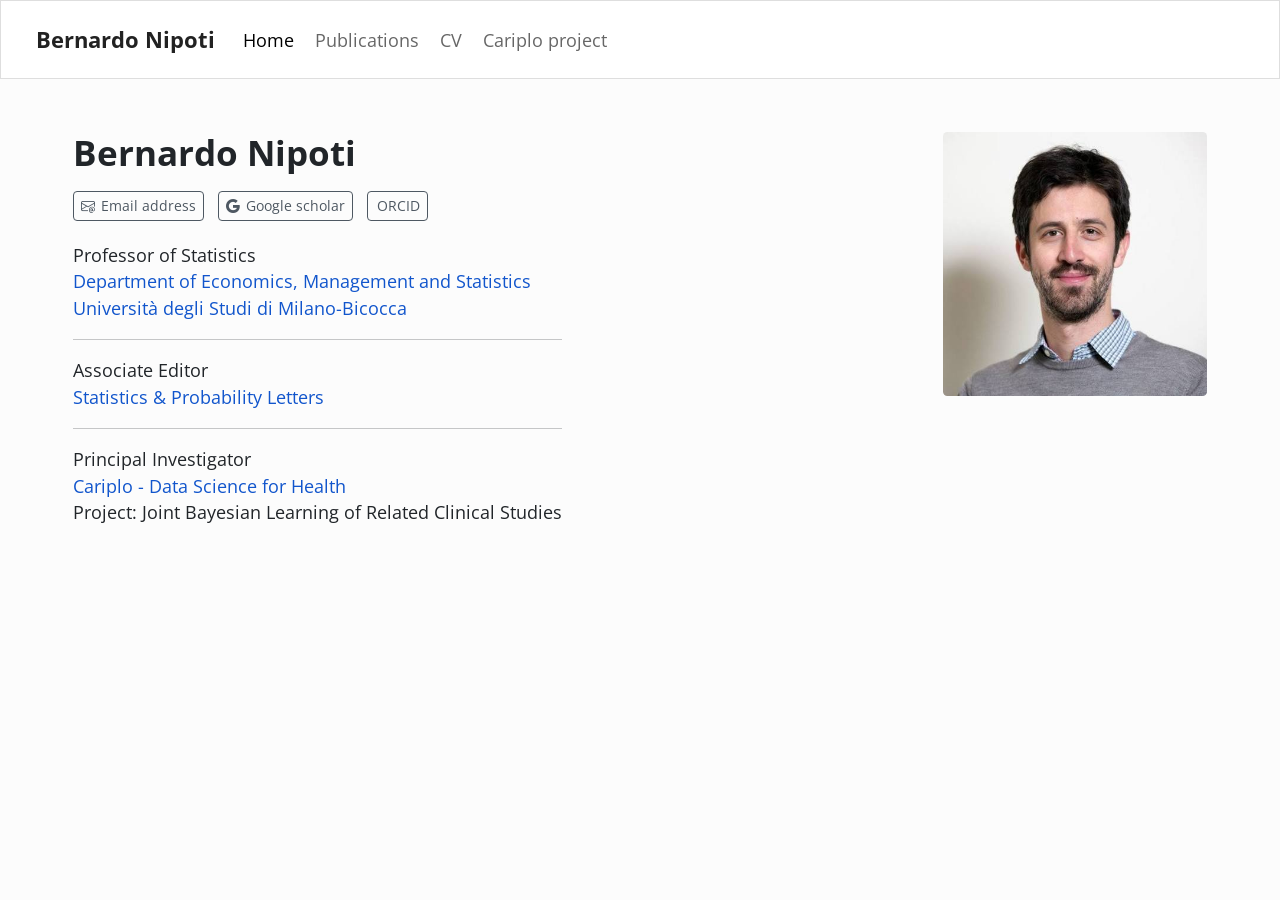
